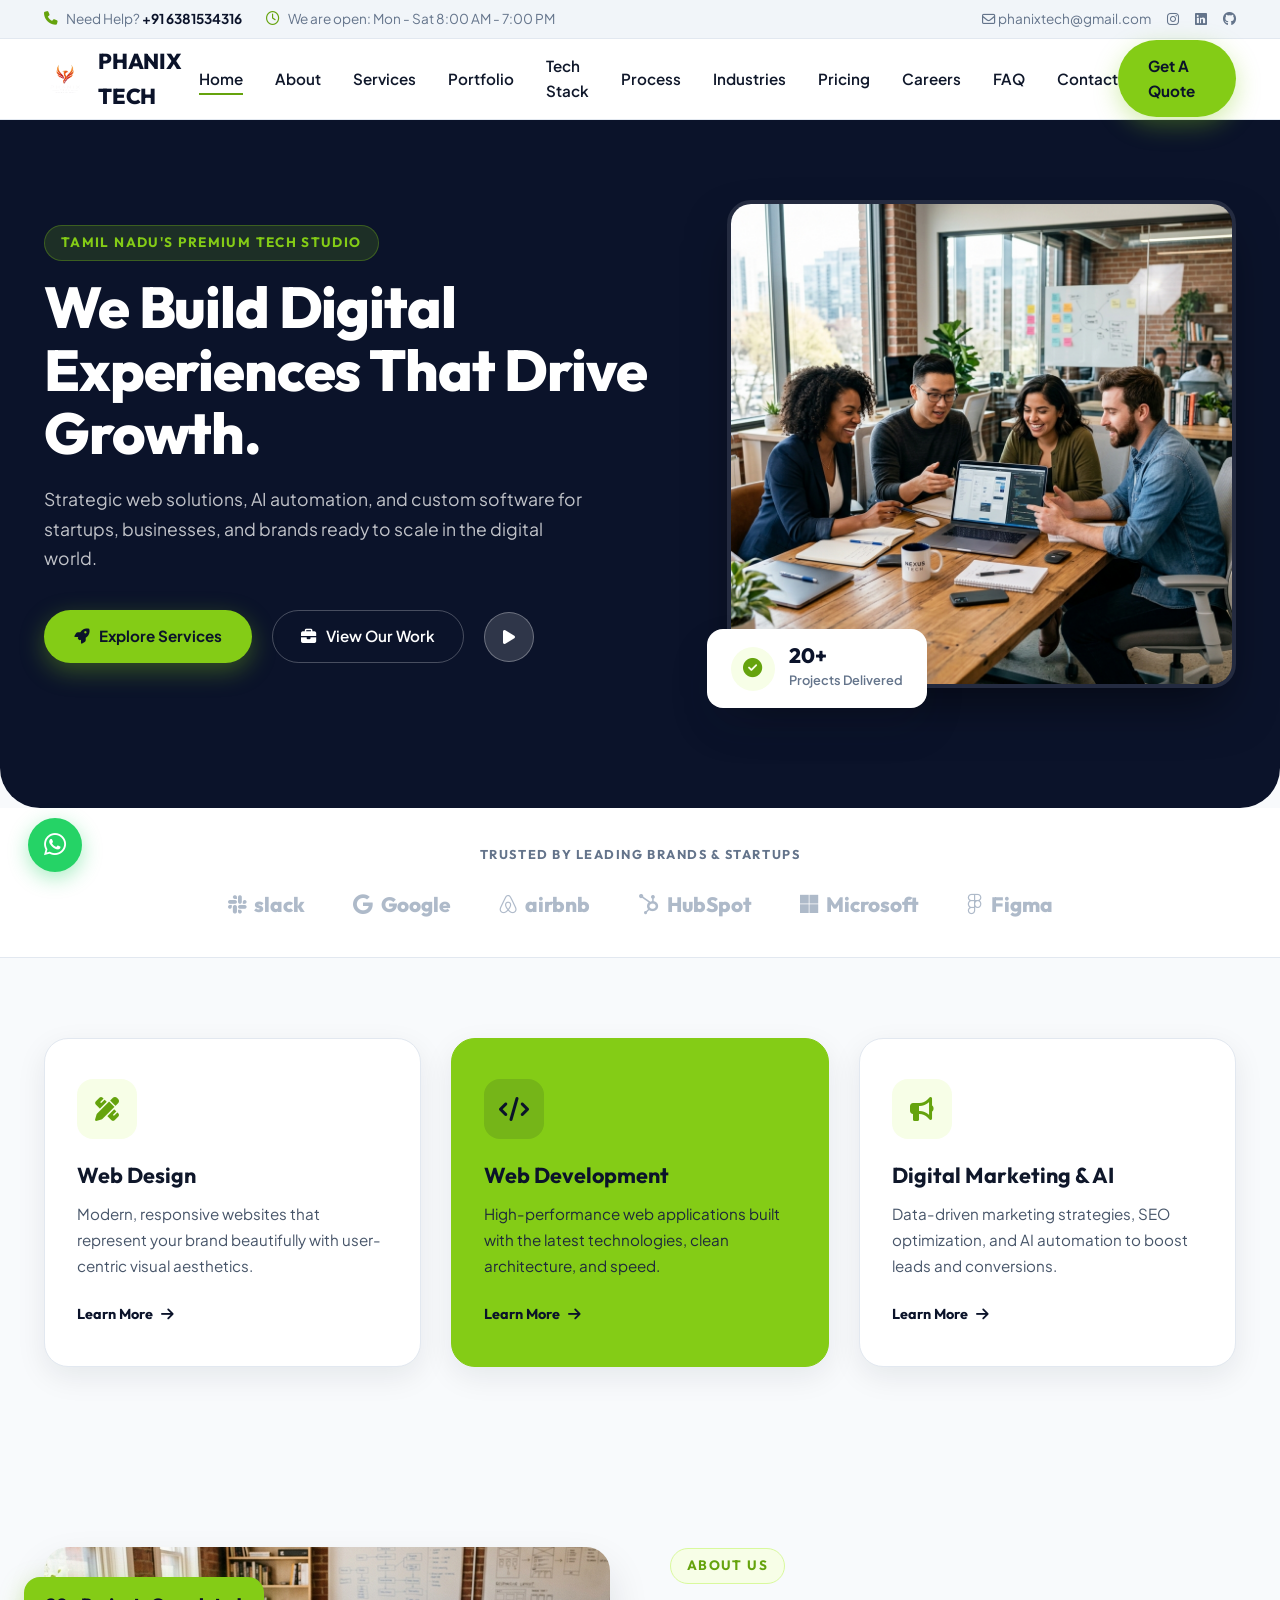
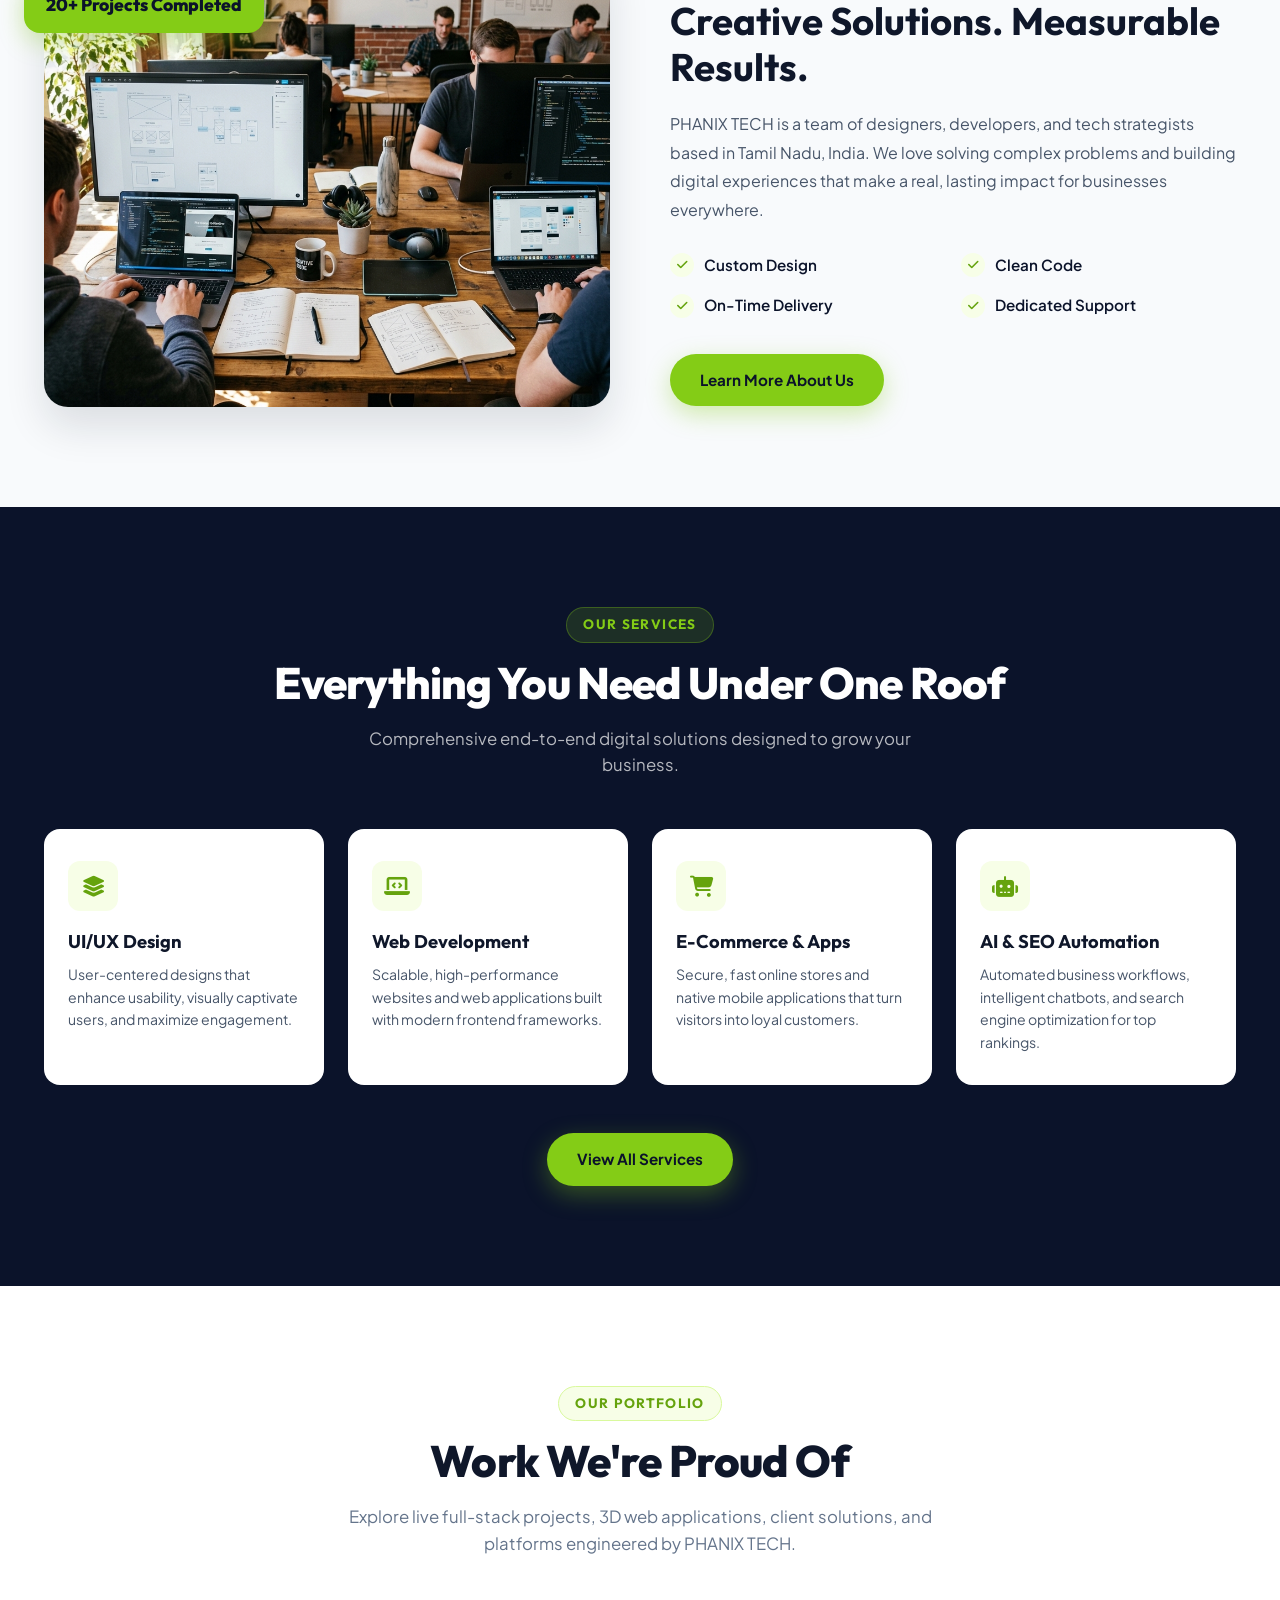
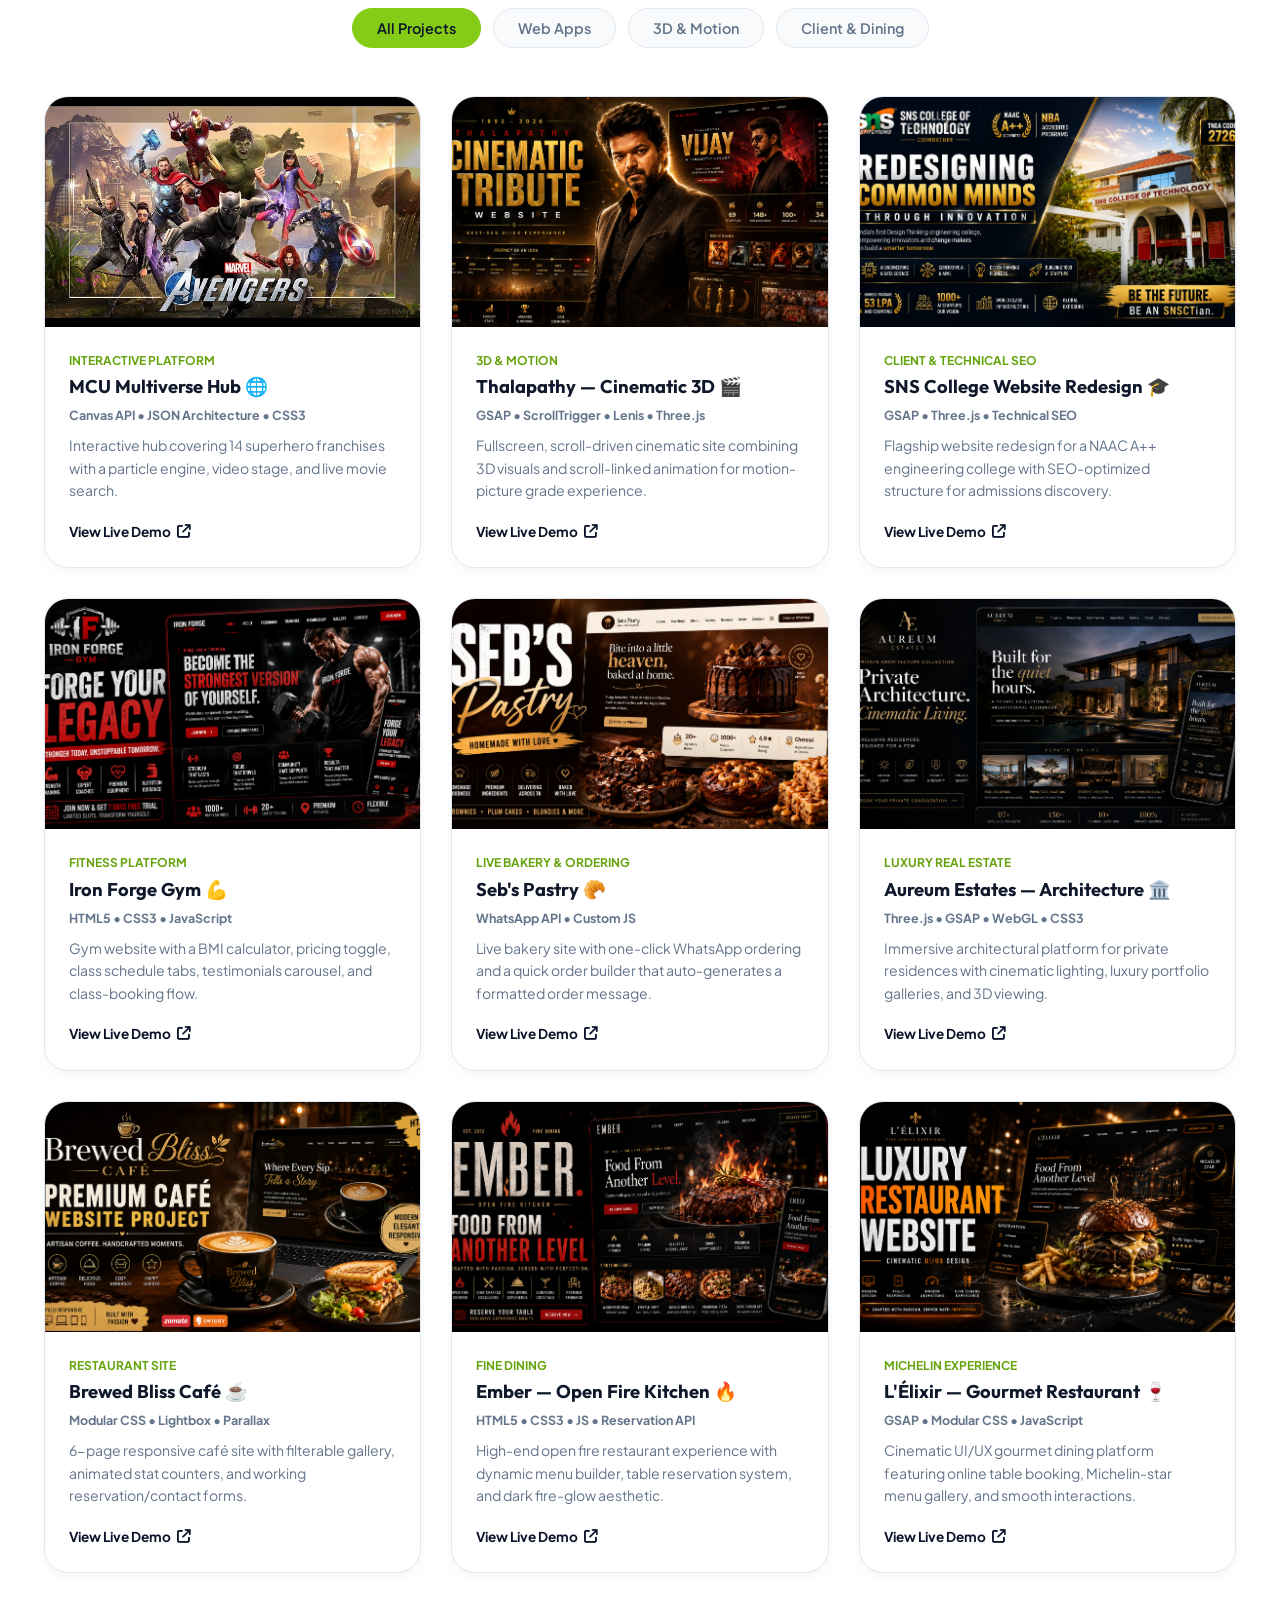
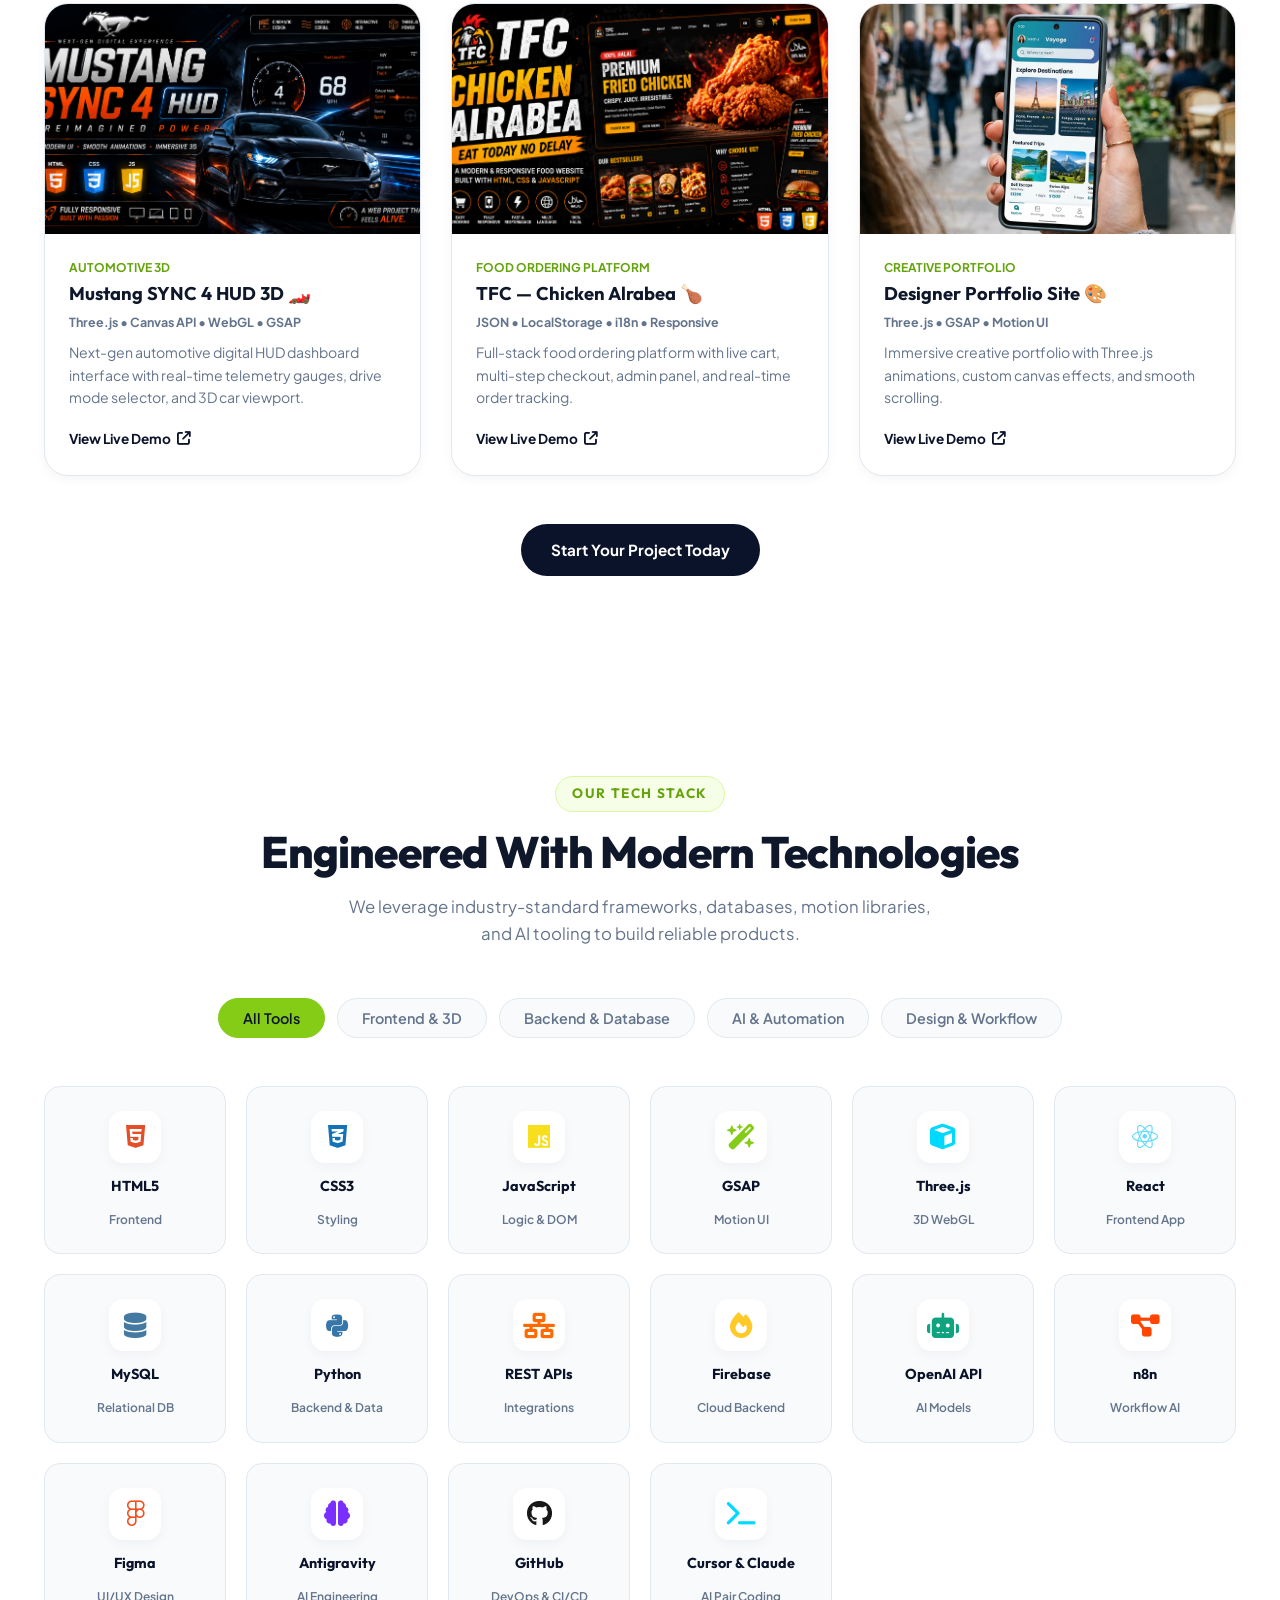
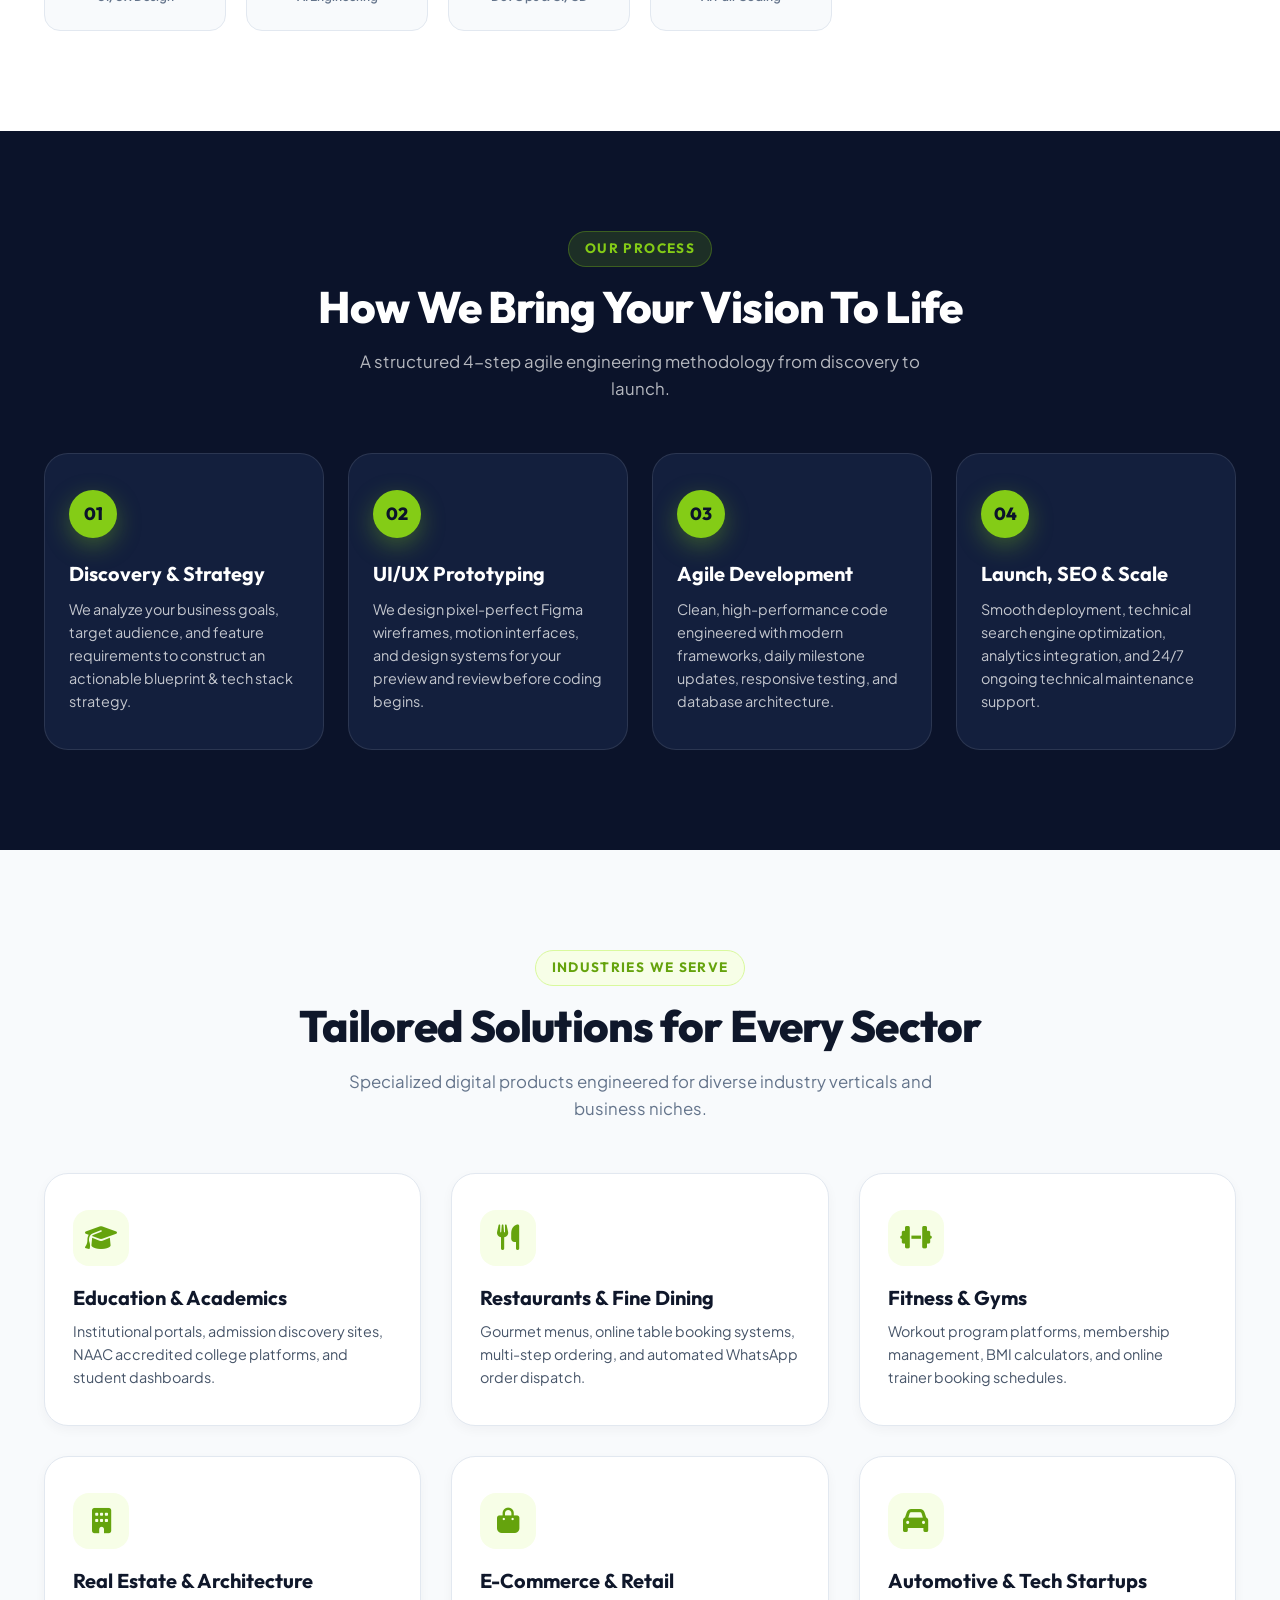
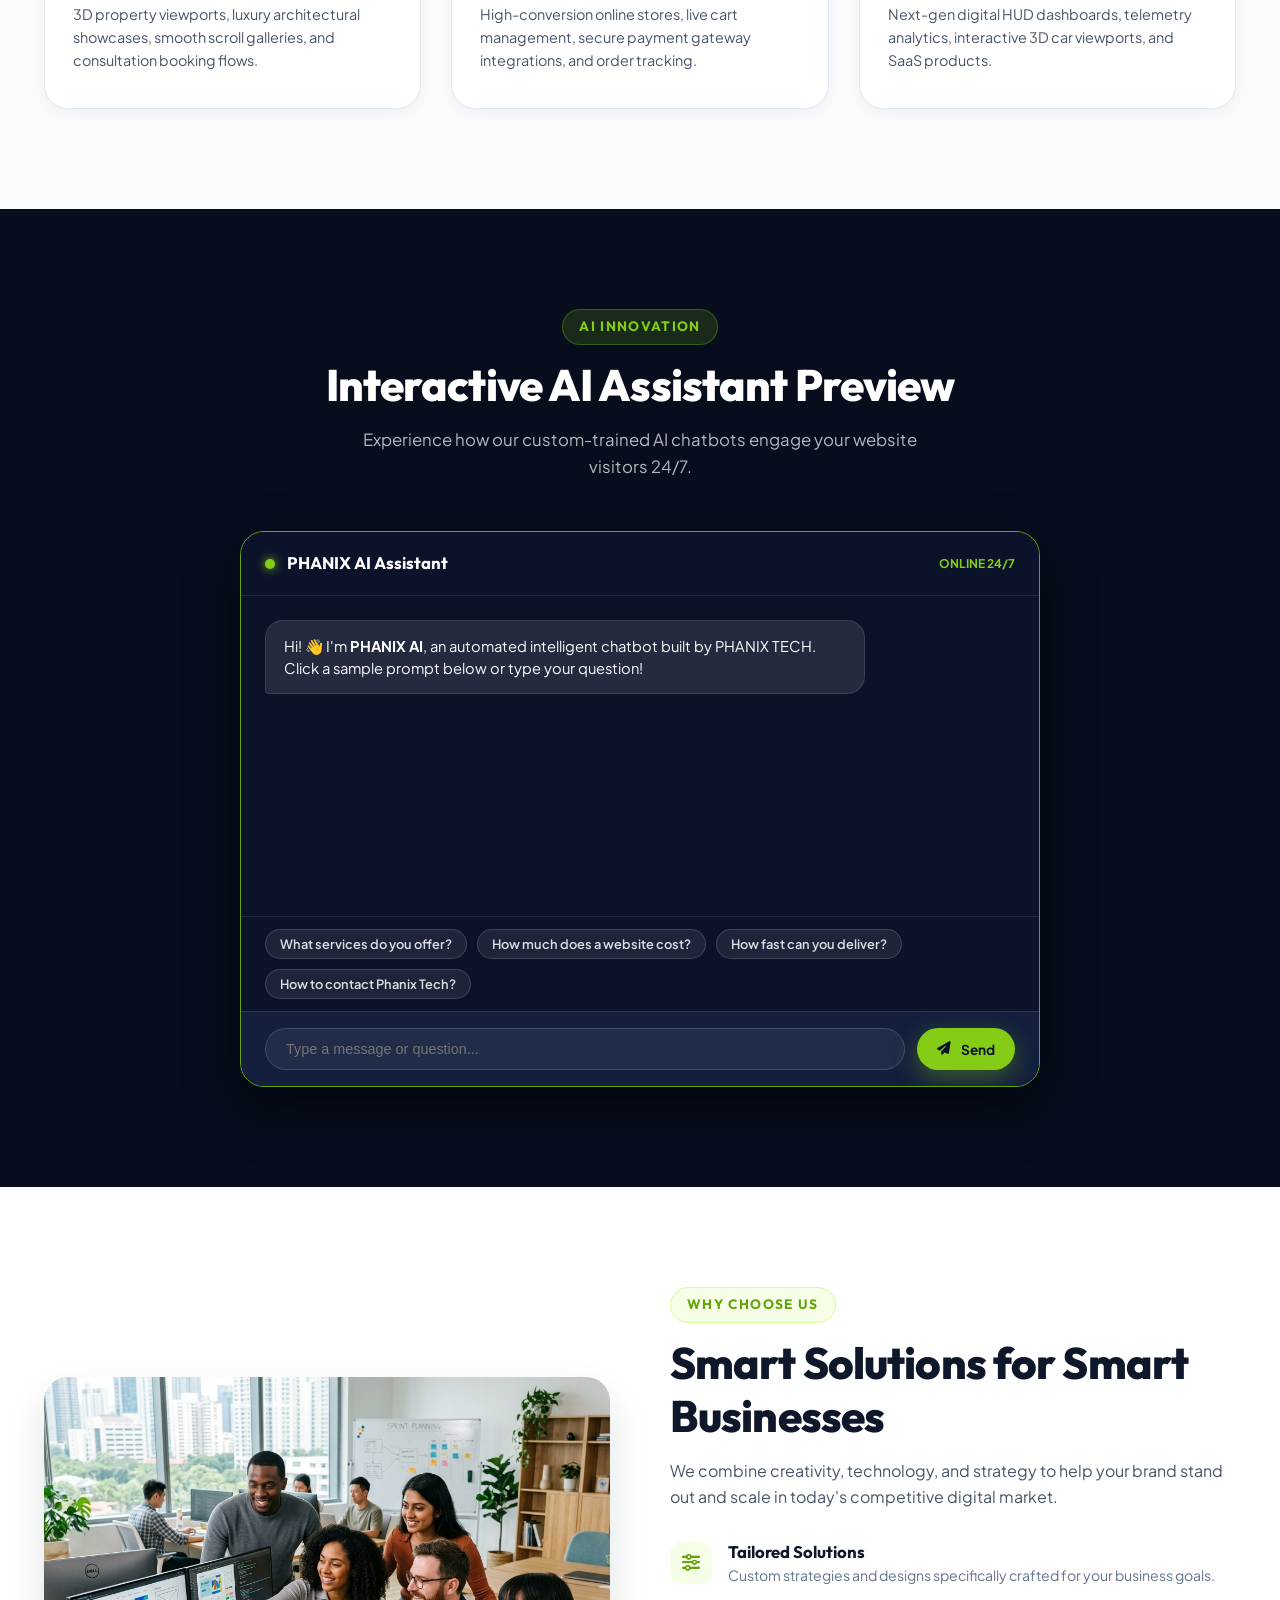
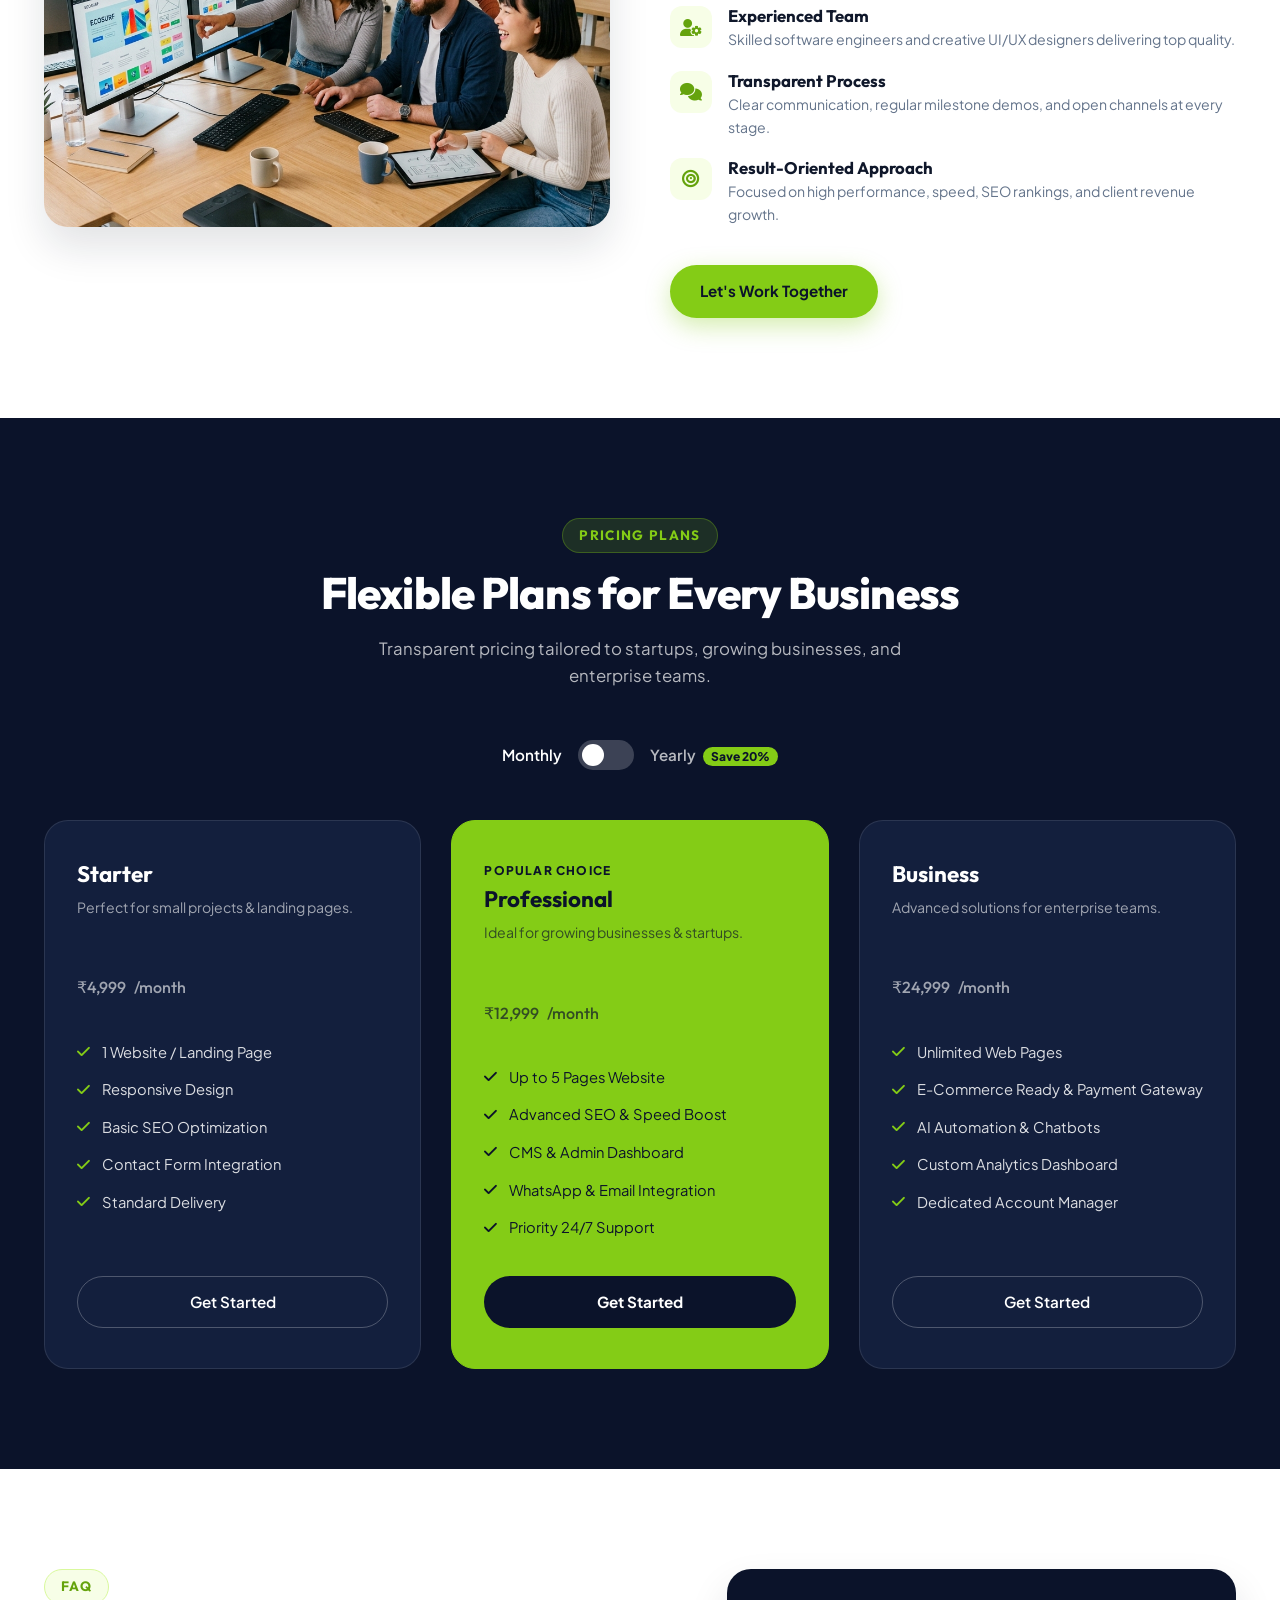
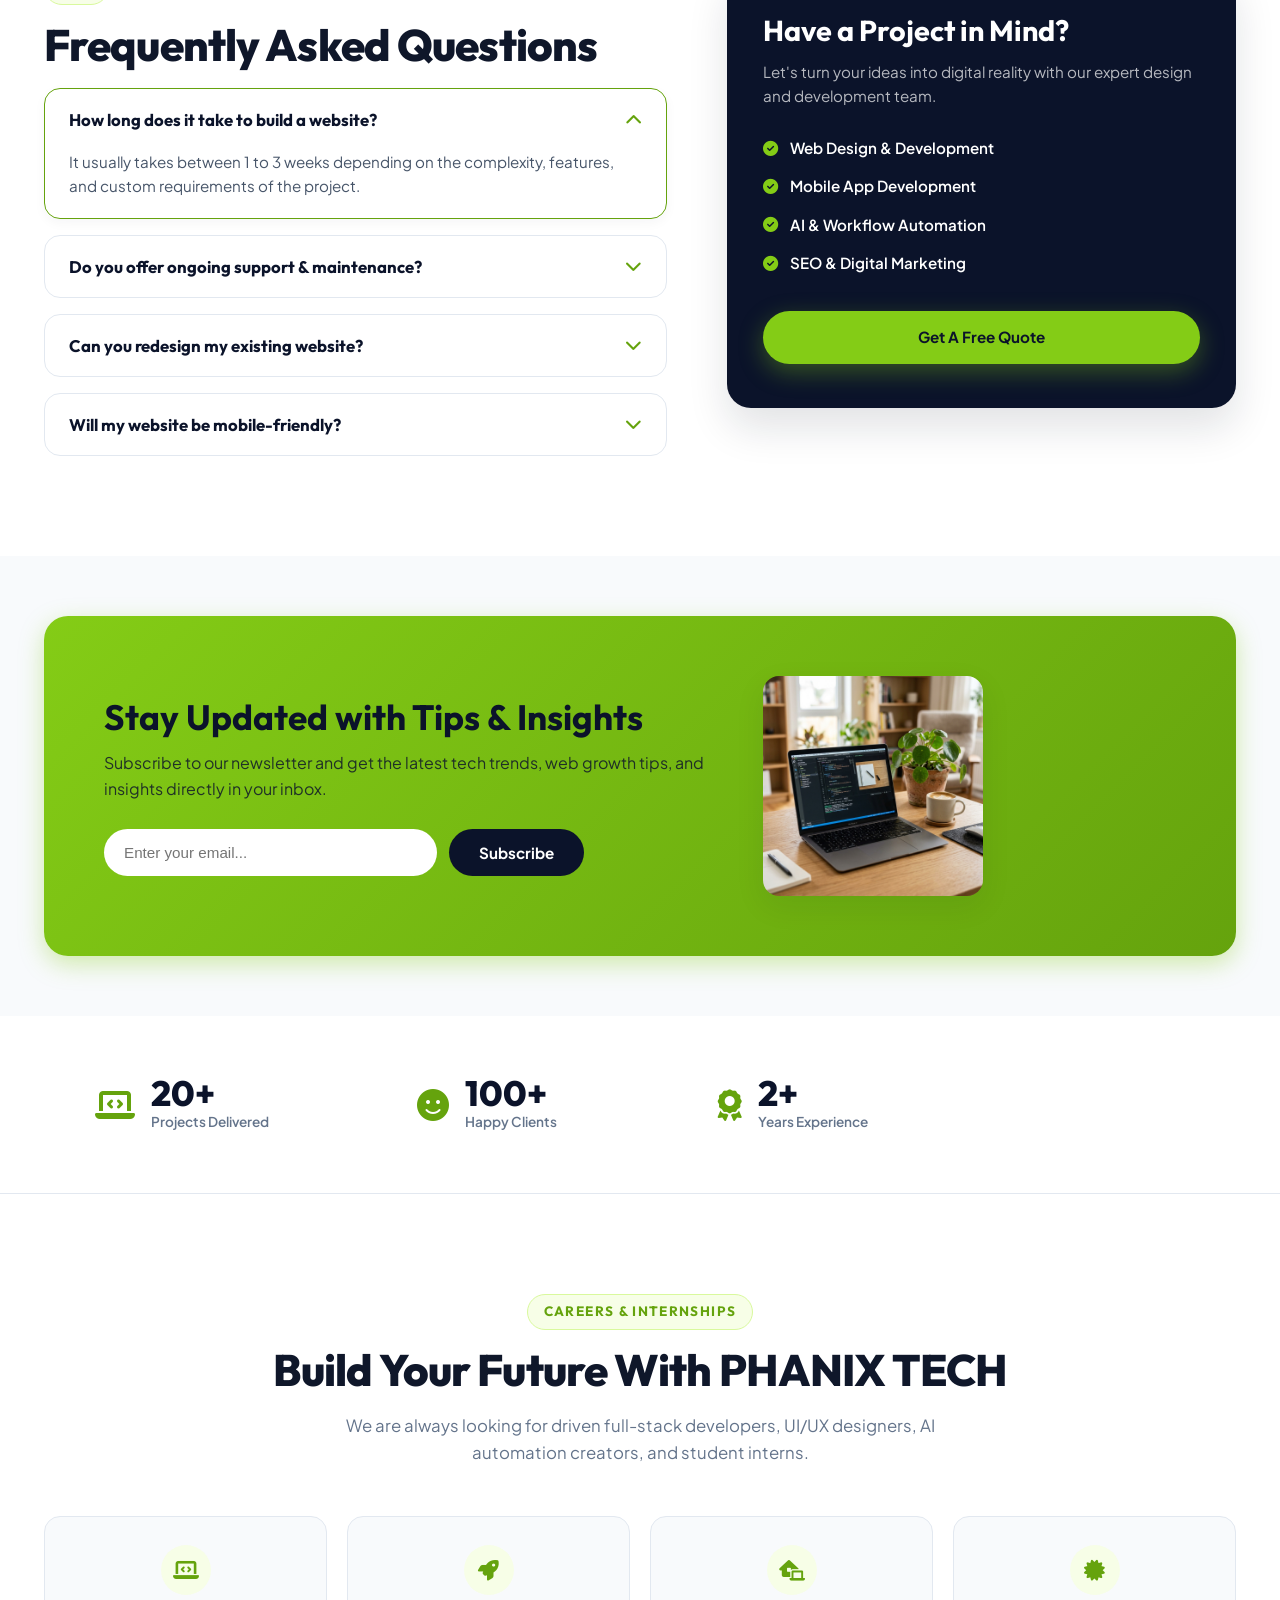
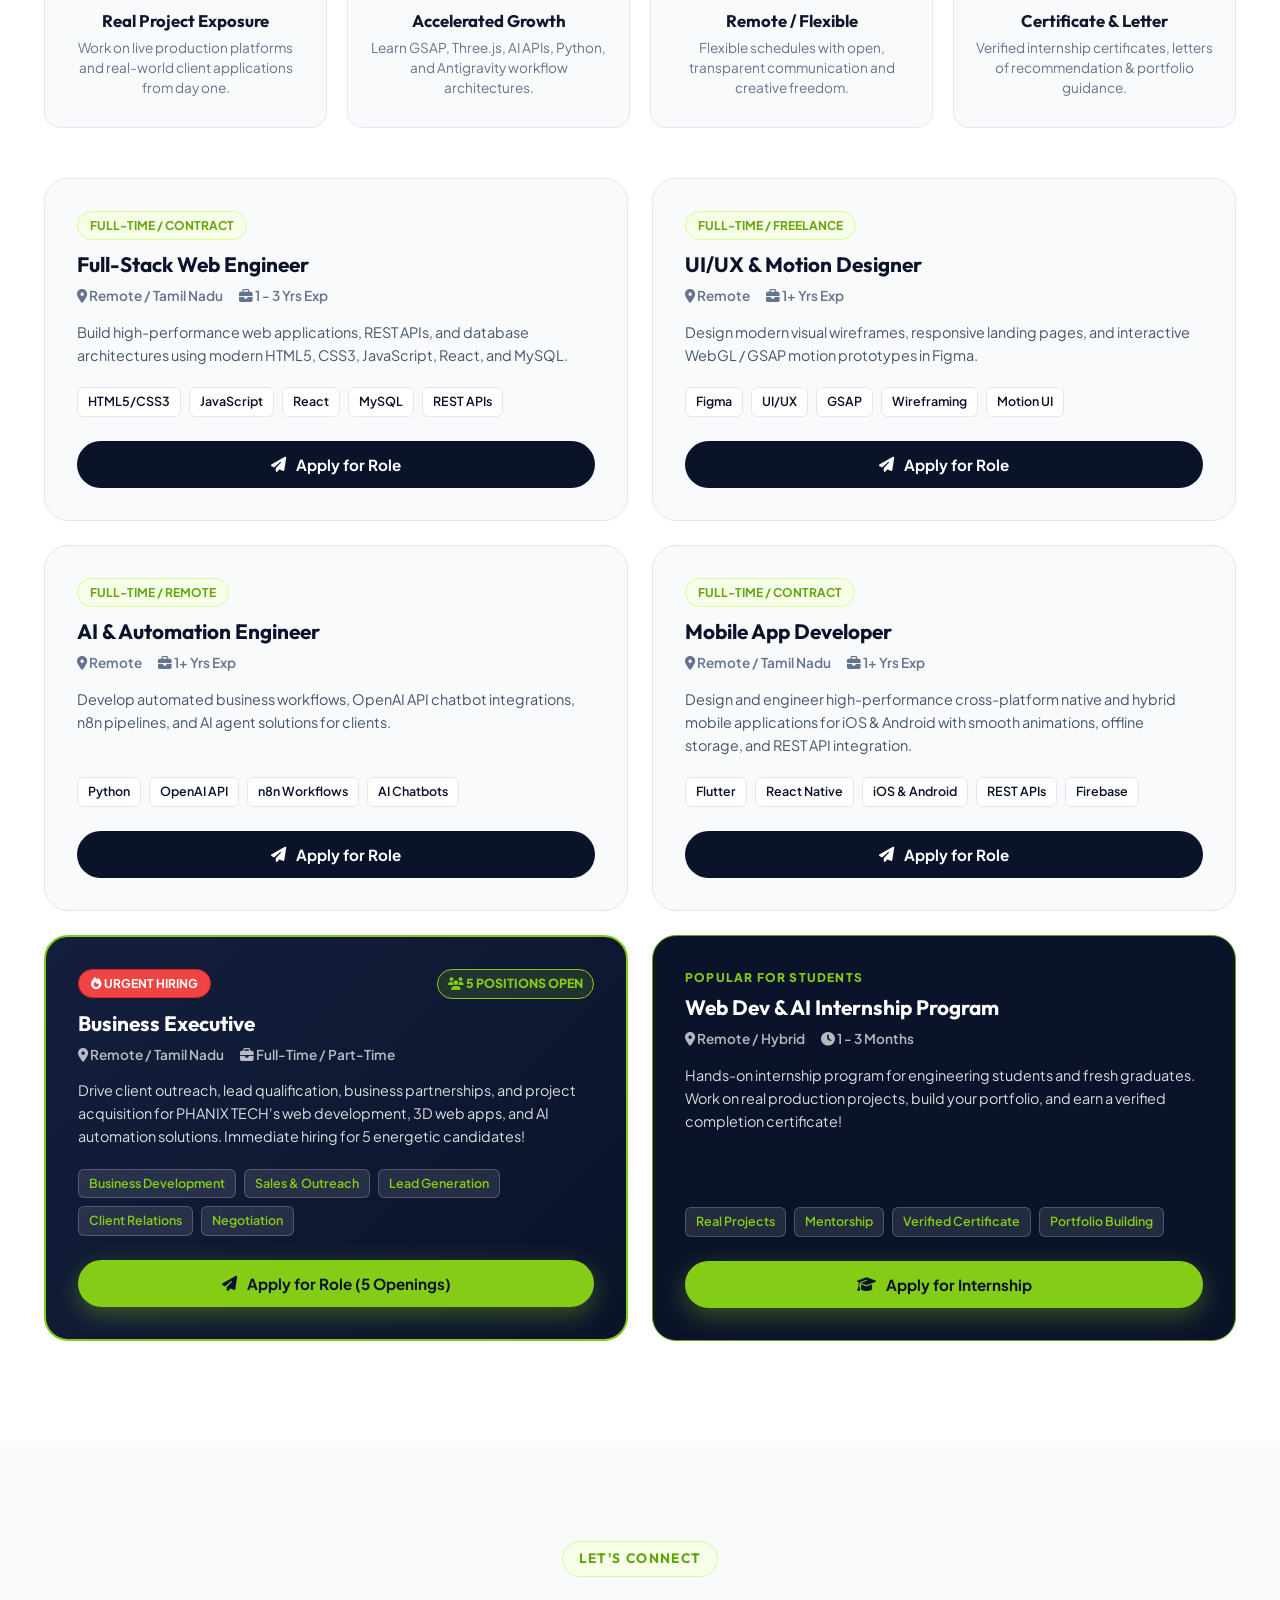
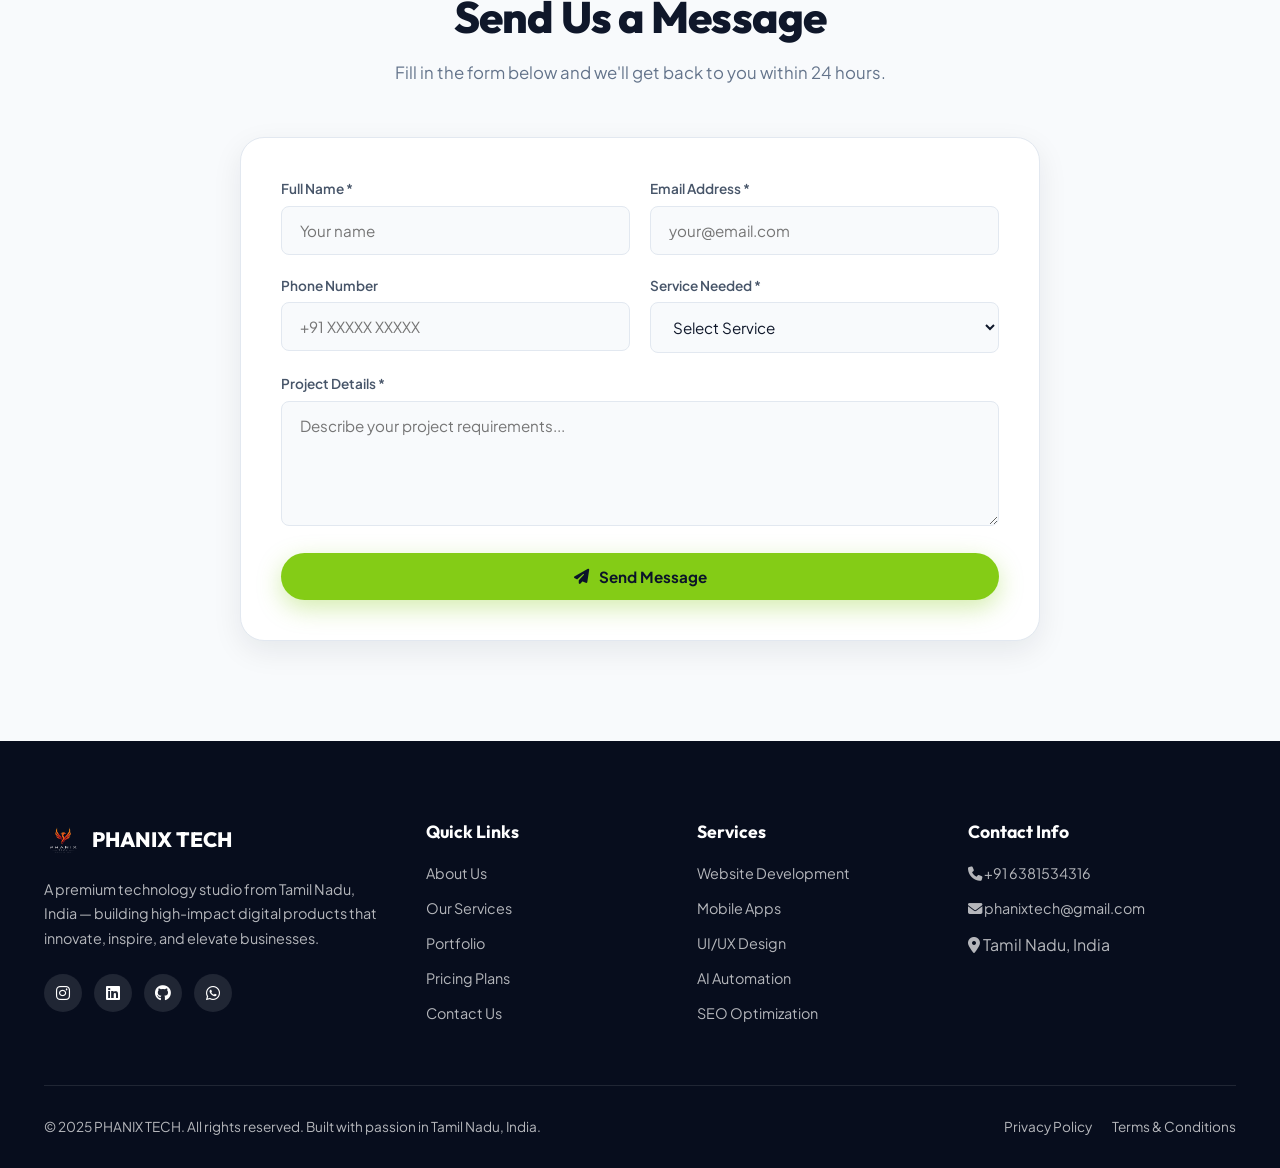
==== index.html @ b6e54541 "Update index.html" ====
<!DOCTYPE html>
<html lang="en">
<head>
  <meta charset="UTF-8" />
  <meta name="viewport" content="width=device-width, initial-scale=1.0" />
  
  <!-- Primary SEO Meta Tags -->
  <title>PHANIX TECH – Web Development, AI Automation &amp; App Studio | Tamil Nadu, India</title>
  <meta name="title" content="PHANIX TECH – Web Development, AI Automation &amp; App Studio | Tamil Nadu, India" />
  <meta name="description" content="PHANIX TECH (phanixtech) is a premier full-stack software and technology studio based in Tamil Nadu, India. Custom Website Development, 3D WebGL Sites, AI Chatbots &amp; Mobile Apps." />
  <meta name="keywords" content="phanixtech, phanix tech, phanix tech website, web development company tamil nadu, ai automation agency, full stack developer portfolio, website design coimbatore, website design tamil nadu, react developers india, three.js 3d website, python ai automation, mobile app development, phanixtech studio" />
  <meta name="author" content="PHANIX TECH" />
  <meta name="robots" content="index, follow, max-image-preview:large, max-snippet:-1, max-video-preview:-1" />
  <meta name="googlebot" content="index, follow" />
  <meta name="theme-color" content="#0B132A" />
  <link rel="canonical" href="https://phanixtech.online/" />
  <link rel="manifest" href="manifest.json" />

  <!-- Favicons & App Icons for Google Search Logo -->
  <link rel="icon" type="image/png" sizes="32x32" href="logo.png" />
  <link rel="icon" type="image/png" sizes="16x16" href="logo.png" />
  <link rel="apple-touch-icon" sizes="180x180" href="logo.png" />

  <!-- GEO Meta Tags (Geographic Location Optimization) -->
  <meta name="geo.region" content="IN-TN" />
  <meta name="geo.placename" content="Tamil Nadu, India" />
  <meta name="geo.position" content="11.1271;78.6569" />
  <meta name="ICBM" content="11.1271, 78.6569" />

  <!-- Open Graph / Facebook / WhatsApp (SXO Social Preview Optimization) -->
  <meta property="og:type" content="website" />
  <meta property="og:url" content="https://phanixtech.online/" />
  <meta property="og:site_name" content="PHANIX TECH" />
  <meta property="og:title" content="PHANIX TECH – Web Development, AI Automation &amp; App Studio" />
  <meta property="og:description" content="Tamil Nadu's premier digital studio for high-performance websites, 3D interactive web apps, AI chatbots &amp; mobile applications." />
  <meta property="og:image" content="logo.png" />
  <meta property="og:locale" content="en_US" />

  <!-- Twitter Card Meta Tags -->
  <meta name="twitter:card" content="summary_large_image" />
  <meta name="twitter:url" content="https://phanixtech.online/" />
  <meta name="twitter:title" content="PHANIX TECH – Web Development, AI Automation &amp; App Studio" />
  <meta name="twitter:description" content="High-performance websites, 3D interactive applications, AI automation &amp; mobile apps by PHANIX TECH." />
  <meta name="twitter:image" content="logo.png" />

  <!-- JSON-LD Structured Data Schemas (SEO + AEO + Google Knowledge Graph & Logo) -->
  <script type="application/ld+json">
  {
    "@context": "https://schema.org",
    "@graph": [
      {
        "@type": "Organization",
        "@id": "https://phanixtech.online/#organization",
        "name": "PHANIX TECH",
        "alternateName": ["phanixtech", "Phanix Tech Studio", "PhanixTech"],
        "url": "https://phanixtech.online/",
        "logo": {
          "@type": "ImageObject",
          "url": "https://phanixtech.online/logo.png",
          "width": 512,
          "height": 512
        },
        "image": "https://phanixtech.online/logo.png",
        "description": "PHANIX TECH is a full-stack digital development and AI automation studio based in Tamil Nadu, India.",
        "telephone": "+916381534316",
        "email": "phanixtech@gmail.com",
        "address": {
          "@type": "PostalAddress",
          "addressRegion": "Tamil Nadu",
          "addressCountry": "IN"
        },
        "sameAs": [
          "https://instagram.com/phanix_tech",
          "http://www.linkedin.com/in/phanix-tech",
          "https://github.com/phanixtech",
          "https://wa.me/916381534316"
        ]
      },
      {
        "@type": "LocalBusiness",
        "@id": "https://phanixtech.online/#localbusiness",
        "name": "PHANIX TECH",
        "url": "https://phanixtech.online/",
        "logo": "https://phanixtech.online/logo.png",
        "image": "https://phanixtech.online/logo.png",
        "telephone": "+916381534316",
        "email": "phanixtech@gmail.com",
        "priceRange": "₹₹",
        "address": {
          "@type": "PostalAddress",
          "addressRegion": "Tamil Nadu",
          "addressCountry": "India"
        },
        "geo": {
          "@type": "GeoCoordinates",
          "latitude": 11.1271,
          "longitude": 78.6569
        },
        "openingHoursSpecification": {
          "@type": "OpeningHoursSpecification",
          "dayOfWeek": ["Monday", "Tuesday", "Wednesday", "Thursday", "Friday", "Saturday"],
          "opens": "08:00",
          "closes": "19:00"
        }
      },
      {
        "@type": "WebSite",
        "@id": "https://phanixtech.online/#website",
        "url": "https://phanixtech.online/",
        "name": "PHANIX TECH",
        "alternateName": "phanixtech",
        "publisher": {
          "@id": "https://phanixtech.online/#organization"
        }
      },
      {
        "@type": "FAQPage",
        "@id": "https://phanixtech.online/#faq",
        "mainEntity": [
          {
            "@type": "Question",
            "name": "How long does it take to build a website with PHANIX TECH?",
            "acceptedAnswer": {
              "@type": "Answer",
              "text": "It usually takes between 1 to 3 weeks depending on the complexity, features, and custom requirements of the project. Urgent 48-hour delivery options are also available for landing pages."
            }
          },
          {
            "@type": "Question",
            "name": "Do you offer ongoing support & maintenance?",
            "acceptedAnswer": {
              "@type": "Answer",
              "text": "Yes! We provide continuous technical maintenance, security updates, bug fixes, and feature upgrades to ensure your web products remain high-performing."
            }
          },
          {
            "@type": "Question",
            "name": "What services does PHANIX TECH provide?",
            "acceptedAnswer": {
              "@type": "Answer",
              "text": "PHANIX TECH specializes in Full-Stack Web Development, 3D WebGL Applications, AI Workflows & Chatbots, Mobile App Development (iOS & Android), UI/UX Design, and Student Internship Programs."
            }
          }
        ]
      }
    ]
  }
  </script>

  <!-- Google Fonts -->
  <link rel="preconnect" href="https://fonts.googleapis.com" />
  <link rel="preconnect" href="https://fonts.gstatic.com" crossorigin />
  <link href="https://fonts.googleapis.com/css2?family=Outfit:wght@400;500;600;700;800;900&amp;family=Plus+Jakarta+Sans:wght@400;500;600;700;800&amp;display=swap" rel="stylesheet" />
  
  <!-- FontAwesome Icons -->
  <link rel="stylesheet" href="https://cdnjs.cloudflare.com/ajax/libs/font-awesome/6.5.0/css/all.min.css" />
  
  <!-- Stylesheet -->
  <link rel="stylesheet" href="styles.css" />
</head>
<body>

  <!-- ==========================================
       1. TOP ANNOUNCEMENT BAR
       ========================================== -->
  <div class="top-bar">
    <div class="container top-bar-inner">
      <div class="top-bar-info">
        <div class="top-bar-item">
          <i class="fa-solid fa-phone"></i>
          <span>Need Help? <a href="tel:+916381534316" style="font-weight:700; color:var(--navy);">+91 6381534316</a></span>
        </div>
        <div class="top-bar-item">
          <i class="fa-regular fa-clock"></i>
          <span>We are open: Mon - Sat 8:00 AM - 7:00 PM</span>
        </div>
      </div>
      <div class="top-bar-links">
        <a href="mailto:phanixtech@gmail.com"><i class="fa-regular fa-envelope"></i> phanixtech@gmail.com</a>
        <a href="https://instagram.com/phanix_tech" target="_blank" rel="noopener"><i class="fa-brands fa-instagram"></i></a>
        <a href="http://www.linkedin.com/in/phanix-tech" target="_blank" rel="noopener"><i class="fa-brands fa-linkedin"></i></a>
        <a href="https://github.com/phanixtech" target="_blank" rel="noopener"><i class="fa-brands fa-github"></i></a>
      </div>
    </div>
  </div>

  <!-- ==========================================
       2. MAIN NAVIGATION HEADER
       ========================================== -->
  <header class="main-header">
    <div class="container nav-container">
      <a href="#hero" class="nav-brand">
        <img src="logo.png" alt="PHANIX TECH Logo" />
        <span>PHANIX TECH</span>
      </a>

      <nav class="nav-menu">
        <a href="#hero" class="active">Home</a>
        <a href="#about">About</a>
        <a href="#services">Services</a>
        <a href="#portfolio">Portfolio</a>
        <a href="#tech-stack">Tech Stack</a>
        <a href="#process">Process</a>
        <a href="#industries">Industries</a>
        <a href="#pricing">Pricing</a>
        <a href="#careers">Careers</a>
        <a href="#faq">FAQ</a>
        <a href="#contact">Contact</a>
      </nav>

      <div style="display:flex; align-items:center; gap:16px;">
        <a href="#contact" class="btn-lime">Get A Quote</a>
        <button class="hamburger-btn" id="hamburgerBtn" aria-label="Toggle Menu">
          <i class="fa-solid fa-bars"></i>
        </button>
      </div>
    </div>
  </header>

  <!-- Mobile Drawer Navigation -->
  <div class="mobile-nav" id="mobileNav">
    <a href="#hero">Home</a>
    <a href="#about">About</a>
    <a href="#services">Services</a>
    <a href="#portfolio">Portfolio</a>
    <a href="#tech-stack">Tech Stack</a>
    <a href="#process">Process</a>
    <a href="#industries">Industries</a>
    <a href="#pricing">Pricing</a>
    <a href="#careers">Careers</a>
    <a href="#faq">FAQ</a>
    <a href="#contact">Contact</a>
    <a href="#contact" class="btn-lime" style="justify-content:center; margin-top:12px;">Get A Quote</a>
  </div>

  <!-- ==========================================
       3. HERO SECTION (DARK NAVY WITH CURVED BOTTOM)
       ========================================== -->
  <section class="hero-section" id="hero">
    <div class="container hero-grid">
      <div class="hero-content">
        <span class="section-tag light">TAMIL NADU'S PREMIUM TECH STUDIO</span>
        <h1>We Build Digital Experiences That Drive Growth.</h1>
        <p>Strategic web solutions, AI automation, and custom software for startups, businesses, and brands ready to scale in the digital world.</p>
        <div class="hero-actions">
          <a href="#services" class="btn-lime"><i class="fa-solid fa-rocket"></i> Explore Services</a>
          <a href="#portfolio" class="btn-outline-white"><i class="fa-solid fa-briefcase"></i> View Our Work</a>
          <a href="https://wa.me/916381534316" target="_blank" class="video-play-btn" aria-label="Watch Demo / Contact">
            <i class="fa-solid fa-play"></i>
          </a>
        </div>
      </div>

      <div class="hero-image-wrapper">
        <div class="hero-img-box">
          <img src="hero_team.jpg" alt="PHANIX TECH Team at Work" />
        </div>
        <div class="hero-badge-floating">
          <div class="hero-badge-icon">
            <i class="fa-solid fa-circle-check"></i>
          </div>
          <div class="hero-badge-text">
            <strong>20+</strong>
            <span>Projects Delivered</span>
          </div>
        </div>
      </div>
    </div>
  </section>

  <!-- ==========================================
       4. TRUSTED BY LOGOS BAR
       ========================================== -->
  <div class="trusted-bar">
    <div class="container">
      <div class="trusted-label">TRUSTED BY LEADING BRANDS & STARTUPS</div>
      <div class="trusted-logos">
        <div class="trusted-logo-item"><i class="fa-brands fa-slack"></i> slack</div>
        <div class="trusted-logo-item"><i class="fa-brands fa-google"></i> Google</div>
        <div class="trusted-logo-item"><i class="fa-brands fa-airbnb"></i> airbnb</div>
        <div class="trusted-logo-item"><i class="fa-brands fa-hubspot"></i> HubSpot</div>
        <div class="trusted-logo-item"><i class="fa-brands fa-microsoft"></i> Microsoft</div>
        <div class="trusted-logo-item"><i class="fa-brands fa-figma"></i> Figma</div>
      </div>
    </div>
  </div>

  <!-- ==========================================
       5. FEATURED 3 SERVICES CARDS ROW
       ========================================== -->
  <section class="featured-services-section">
    <div class="container">
      <div class="featured-cards-grid">
        
        <!-- Card 1 (White) -->
        <div class="featured-card">
          <div class="featured-card-icon">
            <i class="fa-solid fa-pen-ruler"></i>
          </div>
          <h3>Web Design</h3>
          <p>Modern, responsive websites that represent your brand beautifully with user-centric visual aesthetics.</p>
          <a href="#services" class="featured-card-link">Learn More <i class="fa-solid fa-arrow-right"></i></a>
        </div>

        <!-- Card 2 (Vibrant Lime Green Highlight Card) -->
        <div class="featured-card highlight">
          <div class="featured-card-icon">
            <i class="fa-solid fa-code"></i>
          </div>
          <h3>Web Development</h3>
          <p>High-performance web applications built with the latest technologies, clean architecture, and speed.</p>
          <a href="#services" class="featured-card-link">Learn More <i class="fa-solid fa-arrow-right"></i></a>
        </div>

        <!-- Card 3 (White) -->
        <div class="featured-card">
          <div class="featured-card-icon">
            <i class="fa-solid fa-bullhorn"></i>
          </div>
          <h3>Digital Marketing & AI</h3>
          <p>Data-driven marketing strategies, SEO optimization, and AI automation to boost leads and conversions.</p>
          <a href="#services" class="featured-card-link">Learn More <i class="fa-solid fa-arrow-right"></i></a>
        </div>

      </div>
    </div>
  </section>

  <!-- ==========================================
       6. ABOUT US SECTION ("Creative Solutions. Measurable Results.")
       ========================================== -->
  <section class="about-section" id="about">
    <div class="container about-grid">
      <div class="about-image-side">
        <div class="about-img-frame">
          <img src="about_workspace.jpg" alt="PHANIX TECH Workspace Studio" />
        </div>
        <div class="about-floating-badge">
          <span>20+ Projects Completed</span>
        </div>
      </div>

      <div class="about-content-side">
        <span class="section-tag">ABOUT US</span>
        <h2>Creative Solutions. Measurable Results.</h2>
        <p>PHANIX TECH is a team of designers, developers, and tech strategists based in Tamil Nadu, India. We love solving complex problems and building digital experiences that make a real, lasting impact for businesses everywhere.</p>
        
        <div class="about-checklist">
          <div class="about-check-item">
            <i class="fa-solid fa-check"></i>
            <span>Custom Design</span>
          </div>
          <div class="about-check-item">
            <i class="fa-solid fa-check"></i>
            <span>Clean Code</span>
          </div>
          <div class="about-check-item">
            <i class="fa-solid fa-check"></i>
            <span>On-Time Delivery</span>
          </div>
          <div class="about-check-item">
            <i class="fa-solid fa-check"></i>
            <span>Dedicated Support</span>
          </div>
        </div>

        <a href="#contact" class="btn-lime">Learn More About Us</a>
      </div>
    </div>
  </section>

  <!-- ==========================================
       7. SERVICES GRID ("Everything You Need Under One Roof") [DARK NAVY]
       ========================================== -->
  <section class="services-section" id="services">
    <div class="container">
      <div style="text-align: center;">
        <span class="section-tag light">OUR SERVICES</span>
        <h2 class="section-title" style="color:var(--bg-white);">Everything You Need Under One Roof</h2>
        <p class="section-subtitle" style="color:rgba(255,255,255,0.7);">Comprehensive end-to-end digital solutions designed to grow your business.</p>
      </div>

      <div class="services-grid">
        <div class="service-card-white">
          <div class="service-card-icon"><i class="fa-solid fa-layer-group"></i></div>
          <h3>UI/UX Design</h3>
          <p>User-centered designs that enhance usability, visually captivate users, and maximize engagement.</p>
        </div>

        <div class="service-card-white">
          <div class="service-card-icon"><i class="fa-solid fa-laptop-code"></i></div>
          <h3>Web Development</h3>
          <p>Scalable, high-performance websites and web applications built with modern frontend frameworks.</p>
        </div>

        <div class="service-card-white">
          <div class="service-card-icon"><i class="fa-solid fa-cart-shopping"></i></div>
          <h3>E-Commerce & Apps</h3>
          <p>Secure, fast online stores and native mobile applications that turn visitors into loyal customers.</p>
        </div>

        <div class="service-card-white">
          <div class="service-card-icon"><i class="fa-solid fa-robot"></i></div>
          <h3>AI & SEO Automation</h3>
          <p>Automated business workflows, intelligent chatbots, and search engine optimization for top rankings.</p>
        </div>
      </div>

      <div class="services-center-cta">
        <a href="#contact" class="btn-lime">View All Services</a>
      </div>
    </div>
  </section>

  <!-- ==========================================
       8. PORTFOLIO SECTION ("Work We're Proud Of") - FROM FULL STACK DEVELOPER PORTFOLIO
       ========================================== -->
  <section class="portfolio-section" id="portfolio">
    <div class="container">
      <div style="text-align: center;">
        <span class="section-tag">OUR PORTFOLIO</span>
        <h2 class="section-title">Work We're Proud Of</h2>
        <p class="section-subtitle">Explore live full-stack projects, 3D web applications, client solutions, and platforms engineered by PHANIX TECH.</p>
      </div>

      <!-- Filter Tabs -->
      <div class="portfolio-tabs">
        <button class="port-tab active" data-filter="all">All Projects</button>
        <button class="port-tab" data-filter="web">Web Apps</button>
        <button class="port-tab" data-filter="3d">3D &amp; Motion</button>
        <button class="port-tab" data-filter="client">Client &amp; Dining</button>
      </div>

      <!-- Portfolio Grid -->
      <div class="portfolio-grid">
        
        <!-- Project 1: MCU Multiverse Hub -->
        <div class="portfolio-card" data-category="web">
          <div class="portfolio-thumb">
            <img src="project_thumbiline/sddefault.jpg" alt="MCU Multiverse Hub" />
          </div>
          <div class="portfolio-content">
            <div class="portfolio-tag">Interactive Platform</div>
            <h3 class="portfolio-title">MCU Multiverse Hub 🌐</h3>
            <div style="font-size:0.78rem; font-weight:700; color:var(--text-muted); margin-bottom:8px;">Canvas API • JSON Architecture • CSS3</div>
            <p class="portfolio-desc">Interactive hub covering 14 superhero franchises with a particle engine, video stage, and live movie search.</p>
            <a href="https://mcuuniverse.netlify.app/" target="_blank" rel="noopener" class="portfolio-link">View Live Demo <i class="fa-solid fa-arrow-up-right-from-square"></i></a>
          </div>
        </div>

        <!-- Project 2: Thalapathy 3D Experience -->
        <div class="portfolio-card" data-category="3d">
          <div class="portfolio-thumb">
            <img src="project_thumbiline/ChatGPT Image Aug 3, 2026, 10_59_10 AM.png" alt="Thalapathy Cinematic 3D Experience" />
          </div>
          <div class="portfolio-content">
            <div class="portfolio-tag">3D &amp; Motion</div>
            <h3 class="portfolio-title">Thalapathy — Cinematic 3D 🎬</h3>
            <div style="font-size:0.78rem; font-weight:700; color:var(--text-muted); margin-bottom:8px;">GSAP • ScrollTrigger • Lenis • Three.js</div>
            <p class="portfolio-desc">Fullscreen, scroll-driven cinematic site combining 3D visuals and scroll-linked animation for motion-picture grade experience.</p>
            <a href="https://thalapathyworld69.netlify.app/" target="_blank" rel="noopener" class="portfolio-link">View Live Demo <i class="fa-solid fa-arrow-up-right-from-square"></i></a>
          </div>
        </div>

        <!-- Project 3: SNS College Redesign -->
        <div class="portfolio-card" data-category="client">
          <div class="portfolio-thumb">
            <img src="project_thumbiline/ChatGPT Image Aug 3, 2026, 11_14_04 AM.png" alt="SNS College Website Redesign" />
          </div>
          <div class="portfolio-content">
            <div class="portfolio-tag">Client &amp; Technical SEO</div>
            <h3 class="portfolio-title">SNS College Website Redesign 🎓</h3>
            <div style="font-size:0.78rem; font-weight:700; color:var(--text-muted); margin-bottom:8px;">GSAP • Three.js • Technical SEO</div>
            <p class="portfolio-desc">Flagship website redesign for a NAAC A++ engineering college with SEO-optimized structure for admissions discovery.</p>
            <a href="https://snsct.netlify.app/" target="_blank" rel="noopener" class="portfolio-link">View Live Demo <i class="fa-solid fa-arrow-up-right-from-square"></i></a>
          </div>
        </div>

        <!-- Project 4: Iron Forge Gym -->
        <div class="portfolio-card" data-category="web">
          <div class="portfolio-thumb">
            <img src="project_thumbiline/ChatGPT Image Aug 3, 2026, 11_15_53 AM.png" alt="Iron Forge Gym" />
          </div>
          <div class="portfolio-content">
            <div class="portfolio-tag">Fitness Platform</div>
            <h3 class="portfolio-title">Iron Forge Gym 💪</h3>
            <div style="font-size:0.78rem; font-weight:700; color:var(--text-muted); margin-bottom:8px;">HTML5 • CSS3 • JavaScript</div>
            <p class="portfolio-desc">Gym website with a BMI calculator, pricing toggle, class schedule tabs, testimonials carousel, and class-booking flow.</p>
            <a href="https://ironforgegym12.netlify.app/" target="_blank" rel="noopener" class="portfolio-link">View Live Demo <i class="fa-solid fa-arrow-up-right-from-square"></i></a>
          </div>
        </div>

        <!-- Project 5: Seb's Pastry -->
        <div class="portfolio-card" data-category="client">
          <div class="portfolio-thumb">
            <img src="project_thumbiline/ChatGPT Image Aug 3, 2026, 11_16_26 AM.png" alt="Seb's Pastry Bakery" />
          </div>
          <div class="portfolio-content">
            <div class="portfolio-tag">Live Bakery &amp; Ordering</div>
            <h3 class="portfolio-title">Seb's Pastry 🥐</h3>
            <div style="font-size:0.78rem; font-weight:700; color:var(--text-muted); margin-bottom:8px;">WhatsApp API • Custom JS</div>
            <p class="portfolio-desc">Live bakery site with one-click WhatsApp ordering and a quick order builder that auto-generates a formatted order message.</p>
            <a href="https://sebspastry.netlify.app/" target="_blank" rel="noopener" class="portfolio-link">View Live Demo <i class="fa-solid fa-arrow-up-right-from-square"></i></a>
          </div>
        </div>

        <!-- Project 6: Aureum Estates -->
        <div class="portfolio-card" data-category="3d">
          <div class="portfolio-thumb">
            <img src="project_thumbiline/ChatGPT Image Aug 3, 2026, 11_19_21 AM.png" alt="Aureum Estates Luxury Architecture" />
          </div>
          <div class="portfolio-content">
            <div class="portfolio-tag">Luxury Real Estate</div>
            <h3 class="portfolio-title">Aureum Estates — Architecture 🏛️</h3>
            <div style="font-size:0.78rem; font-weight:700; color:var(--text-muted); margin-bottom:8px;">Three.js • GSAP • WebGL • CSS3</div>
            <p class="portfolio-desc">Immersive architectural platform for private residences with cinematic lighting, luxury portfolio galleries, and 3D viewing.</p>
            <a href="https://aureumestates.netlify.app/" target="_blank" rel="noopener" class="portfolio-link">View Live Demo <i class="fa-solid fa-arrow-up-right-from-square"></i></a>
          </div>
        </div>

        <!-- Project 7: Brewed Bliss Café -->
        <div class="portfolio-card" data-category="client">
          <div class="portfolio-thumb">
            <img src="project_thumbiline/ChatGPT Image Aug 3, 2026, 11_21_53 AM.png" alt="Brewed Bliss Café" />
          </div>
          <div class="portfolio-content">
            <div class="portfolio-tag">Restaurant Site</div>
            <h3 class="portfolio-title">Brewed Bliss Café ☕</h3>
            <div style="font-size:0.78rem; font-weight:700; color:var(--text-muted); margin-bottom:8px;">Modular CSS • Lightbox • Parallax</div>
            <p class="portfolio-desc">6-page responsive café site with filterable gallery, animated stat counters, and working reservation/contact forms.</p>
            <a href="https://brewedblisscafe.netlify.app/" target="_blank" rel="noopener" class="portfolio-link">View Live Demo <i class="fa-solid fa-arrow-up-right-from-square"></i></a>
          </div>
        </div>

        <!-- Project 8: Ember Open Fire Kitchen -->
        <div class="portfolio-card" data-category="client">
          <div class="portfolio-thumb">
            <img src="project_thumbiline/b66ac665-2ff7-4951-a0b9-ec41d60f9256.png" alt="Ember Open Fire Kitchen" />
          </div>
          <div class="portfolio-content">
            <div class="portfolio-tag">Fine Dining</div>
            <h3 class="portfolio-title">Ember — Open Fire Kitchen 🔥</h3>
            <div style="font-size:0.78rem; font-weight:700; color:var(--text-muted); margin-bottom:8px;">HTML5 • CSS3 • JS • Reservation API</div>
            <p class="portfolio-desc">High-end open fire restaurant experience with dynamic menu builder, table reservation system, and dark fire-glow aesthetic.</p>
            <a href="https://emberre.netlify.app/" target="_blank" rel="noopener" class="portfolio-link">View Live Demo <i class="fa-solid fa-arrow-up-right-from-square"></i></a>
          </div>
        </div>

        <!-- Project 9: L'Élixir Gourmet Restaurant -->
        <div class="portfolio-card" data-category="client">
          <div class="portfolio-thumb">
            <img src="project_thumbiline/e336d8cb-30ac-4b16-b338-8f89b397132f.png" alt="L'Élixir Gourmet Restaurant" />
          </div>
          <div class="portfolio-content">
            <div class="portfolio-tag">Michelin Experience</div>
            <h3 class="portfolio-title">L'Élixir — Gourmet Restaurant 🍷</h3>
            <div style="font-size:0.78rem; font-weight:700; color:var(--text-muted); margin-bottom:8px;">GSAP • Modular CSS • JavaScript</div>
            <p class="portfolio-desc">Cinematic UI/UX gourmet dining platform featuring online table booking, Michelin-star menu gallery, and smooth interactions.</p>
            <a href="https://lelixir-gourmet.netlify.app/" target="_blank" rel="noopener" class="portfolio-link">View Live Demo <i class="fa-solid fa-arrow-up-right-from-square"></i></a>
          </div>
        </div>

        <!-- Project 10: Mustang SYNC 4 HUD 3D -->
        <div class="portfolio-card" data-category="3d">
          <div class="portfolio-thumb">
            <img src="project_thumbiline/e478ae45-e47a-4d1b-947e-605fd2eecfd5.png" alt="Mustang SYNC 4 HUD 3D Interface" />
          </div>
          <div class="portfolio-content">
            <div class="portfolio-tag">Automotive 3D</div>
            <h3 class="portfolio-title">Mustang SYNC 4 HUD 3D 🏎️</h3>
            <div style="font-size:0.78rem; font-weight:700; color:var(--text-muted); margin-bottom:8px;">Three.js • Canvas API • WebGL • GSAP</div>
            <p class="portfolio-desc">Next-gen automotive digital HUD dashboard interface with real-time telemetry gauges, drive mode selector, and 3D car viewport.</p>
            <a href="https://mustangsync.netlify.app/" target="_blank" rel="noopener" class="portfolio-link">View Live Demo <i class="fa-solid fa-arrow-up-right-from-square"></i></a>
          </div>
        </div>

        <!-- Project 11: TFC Chicken Alrabea -->
        <div class="portfolio-card" data-category="web">
          <div class="portfolio-thumb">
            <img src="project_thumbiline/f19d9a4a-f8c2-443b-8665-aa9fa282b4b1.png" alt="TFC Chicken Alrabea" />
          </div>
          <div class="portfolio-content">
            <div class="portfolio-tag">Food Ordering Platform</div>
            <h3 class="portfolio-title">TFC — Chicken Alrabea 🍗</h3>
            <div style="font-size:0.78rem; font-weight:700; color:var(--text-muted); margin-bottom:8px;">JSON • LocalStorage • i18n • Responsive</div>
            <p class="portfolio-desc">Full-stack food ordering platform with live cart, multi-step checkout, admin panel, and real-time order tracking.</p>
            <a href="https://tfc-chickenalrabea.netlify.app/" target="_blank" rel="noopener" class="portfolio-link">View Live Demo <i class="fa-solid fa-arrow-up-right-from-square"></i></a>
          </div>
        </div>

        <!-- Project 12: Creative Designer Portfolio -->
        <div class="portfolio-card" data-category="web">
          <div class="portfolio-thumb">
            <img src="portfolio_5.jpg" alt="Creative Designer Portfolio" />
          </div>
          <div class="portfolio-content">
            <div class="portfolio-tag">Creative Portfolio</div>
            <h3 class="portfolio-title">Designer Portfolio Site 🎨</h3>
            <div style="font-size:0.78rem; font-weight:700; color:var(--text-muted); margin-bottom:8px;">Three.js • GSAP • Motion UI</div>
            <p class="portfolio-desc">Immersive creative portfolio with Three.js animations, custom canvas effects, and smooth scrolling.</p>
            <a href="https://harshan26.in/" target="_blank" rel="noopener" class="portfolio-link">View Live Demo <i class="fa-solid fa-arrow-up-right-from-square"></i></a>
          </div>
        </div>

      </div>

      <div style="text-align:center;">
        <a href="https://forms.gle/6vRjCoRUK5HCtVFG9" target="_blank" class="btn-dark">Start Your Project Today</a>
      </div>
    </div>
  </section>

  <!-- ==========================================
       9. TECH STACK & TOOLING SHOWCASE
       ========================================== -->
  <section class="tech-stack-section" id="tech-stack">
    <div class="container">
      <div style="text-align: center;">
        <span class="section-tag">OUR TECH STACK</span>
        <h2 class="section-title">Engineered With Modern Technologies</h2>
        <p class="section-subtitle">We leverage industry-standard frameworks, databases, motion libraries, and AI tooling to build reliable products.</p>
      </div>

      <!-- Filter Tabs -->
      <div class="portfolio-tabs">
        <button class="port-tab tech-tab active" data-filter="all">All Tools</button>
        <button class="port-tab tech-tab" data-filter="frontend">Frontend &amp; 3D</button>
        <button class="port-tab tech-tab" data-filter="backend">Backend &amp; Database</button>
        <button class="port-tab tech-tab" data-filter="ai">AI &amp; Automation</button>
        <button class="port-tab tech-tab" data-filter="tools">Design &amp; Workflow</button>
      </div>

      <div class="tech-grid">
        <!-- Tech 1 -->
        <div class="tech-card" data-category="frontend">
          <div class="tech-icon-box"><i class="fa-brands fa-html5" style="color:#E34F26;"></i></div>
          <div class="tech-name">HTML5</div>
          <div class="tech-cat-tag">Frontend</div>
        </div>
        <!-- Tech 2 -->
        <div class="tech-card" data-category="frontend">
          <div class="tech-icon-box"><i class="fa-brands fa-css3-alt" style="color:#1572B6;"></i></div>
          <div class="tech-name">CSS3</div>
          <div class="tech-cat-tag">Styling</div>
        </div>
        <!-- Tech 3 -->
        <div class="tech-card" data-category="frontend">
          <div class="tech-icon-box"><i class="fa-brands fa-js" style="color:#F7DF1E;"></i></div>
          <div class="tech-name">JavaScript</div>
          <div class="tech-cat-tag">Logic &amp; DOM</div>
        </div>
        <!-- Tech 4 -->
        <div class="tech-card" data-category="frontend">
          <div class="tech-icon-box"><i class="fa-solid fa-wand-magic-sparkles" style="color:#84CC16;"></i></div>
          <div class="tech-name">GSAP</div>
          <div class="tech-cat-tag">Motion UI</div>
        </div>
        <!-- Tech 5 -->
        <div class="tech-card" data-category="frontend">
          <div class="tech-icon-box"><i class="fa-solid fa-cube" style="color:#00D9FF;"></i></div>
          <div class="tech-name">Three.js</div>
          <div class="tech-cat-tag">3D WebGL</div>
        </div>
        <!-- Tech 6 -->
        <div class="tech-card" data-category="frontend">
          <div class="tech-icon-box"><i class="fa-brands fa-react" style="color:#61DAFB;"></i></div>
          <div class="tech-name">React</div>
          <div class="tech-cat-tag">Frontend App</div>
        </div>
        <!-- Tech 7 -->
        <div class="tech-card" data-category="backend">
          <div class="tech-icon-box"><i class="fa-solid fa-database" style="color:#4479A1;"></i></div>
          <div class="tech-name">MySQL</div>
          <div class="tech-cat-tag">Relational DB</div>
        </div>
        <!-- Tech 8 -->
        <div class="tech-card" data-category="backend">
          <div class="tech-icon-box"><i class="fa-brands fa-python" style="color:#3776AB;"></i></div>
          <div class="tech-name">Python</div>
          <div class="tech-cat-tag">Backend &amp; Data</div>
        </div>
        <!-- Tech 9 -->
        <div class="tech-card" data-category="backend">
          <div class="tech-icon-box"><i class="fa-solid fa-network-wired" style="color:#FF6A00;"></i></div>
          <div class="tech-name">REST APIs</div>
          <div class="tech-cat-tag">Integrations</div>
        </div>
        <!-- Tech 10 -->
        <div class="tech-card" data-category="backend">
          <div class="tech-icon-box"><i class="fa-solid fa-fire" style="color:#FFCA28;"></i></div>
          <div class="tech-name">Firebase</div>
          <div class="tech-cat-tag">Cloud Backend</div>
        </div>
        <!-- Tech 11 -->
        <div class="tech-card" data-category="ai">
          <div class="tech-icon-box"><i class="fa-solid fa-robot" style="color:#10A37F;"></i></div>
          <div class="tech-name">OpenAI API</div>
          <div class="tech-cat-tag">AI Models</div>
        </div>
        <!-- Tech 12 -->
        <div class="tech-card" data-category="ai">
          <div class="tech-icon-box"><i class="fa-solid fa-diagram-project" style="color:#FF4500;"></i></div>
          <div class="tech-name">n8n</div>
          <div class="tech-cat-tag">Workflow AI</div>
        </div>
        <!-- Tech 13 -->
        <div class="tech-card" data-category="tools">
          <div class="tech-icon-box"><i class="fa-brands fa-figma" style="color:#F24E1E;"></i></div>
          <div class="tech-name">Figma</div>
          <div class="tech-cat-tag">UI/UX Design</div>
        </div>
        <!-- Tech 14 -->
        <div class="tech-card" data-category="tools">
          <div class="tech-icon-box"><i class="fa-solid fa-brain" style="color:#7B2FFF;"></i></div>
          <div class="tech-name">Antigravity</div>
          <div class="tech-cat-tag">AI Engineering</div>
        </div>
        <!-- Tech 15 -->
        <div class="tech-card" data-category="tools">
          <div class="tech-icon-box"><i class="fa-brands fa-github" style="color:#181717;"></i></div>
          <div class="tech-name">GitHub</div>
          <div class="tech-cat-tag">DevOps &amp; CI/CD</div>
        </div>
        <!-- Tech 16 -->
        <div class="tech-card" data-category="tools">
          <div class="tech-icon-box"><i class="fa-solid fa-terminal" style="color:#00D9FF;"></i></div>
          <div class="tech-name">Cursor &amp; Claude</div>
          <div class="tech-cat-tag">AI Pair Coding</div>
        </div>
      </div>
    </div>
  </section>

  <!-- ==========================================
       10. 4-STEP DEVELOPMENT PROCESS PIPELINE [DARK NAVY]
       ========================================== -->
  <section class="process-pipeline-section" id="process">
    <div class="container">
      <div style="text-align: center;">
        <span class="section-tag light">OUR PROCESS</span>
        <h2 class="section-title" style="color:var(--bg-white);">How We Bring Your Vision To Life</h2>
        <p class="section-subtitle" style="color:rgba(255,255,255,0.7);">A structured 4-step agile engineering methodology from discovery to launch.</p>
      </div>

      <div class="process-pipeline-grid">
        
        <!-- Step 1 -->
        <div class="process-step-card">
          <div class="process-num-badge">01</div>
          <h3>Discovery &amp; Strategy</h3>
          <p>We analyze your business goals, target audience, and feature requirements to construct an actionable blueprint &amp; tech stack strategy.</p>
        </div>

        <!-- Step 2 -->
        <div class="process-step-card">
          <div class="process-num-badge">02</div>
          <h3>UI/UX Prototyping</h3>
          <p>We design pixel-perfect Figma wireframes, motion interfaces, and design systems for your preview and review before coding begins.</p>
        </div>

        <!-- Step 3 -->
        <div class="process-step-card">
          <div class="process-num-badge">03</div>
          <h3>Agile Development</h3>
          <p>Clean, high-performance code engineered with modern frameworks, daily milestone updates, responsive testing, and database architecture.</p>
        </div>

        <!-- Step 4 -->
        <div class="process-step-card">
          <div class="process-num-badge">04</div>
          <h3>Launch, SEO &amp; Scale</h3>
          <p>Smooth deployment, technical search engine optimization, analytics integration, and 24/7 ongoing technical maintenance support.</p>
        </div>

      </div>
    </div>
  </section>

  <!-- ==========================================
       11. INDUSTRIES & BUSINESS VERTICALS GRID
       ========================================== -->
  <section class="industries-section" id="industries">
    <div class="container">
      <div style="text-align: center;">
        <span class="section-tag">INDUSTRIES WE SERVE</span>
        <h2 class="section-title">Tailored Solutions for Every Sector</h2>
        <p class="section-subtitle">Specialized digital products engineered for diverse industry verticals and business niches.</p>
      </div>

      <div class="industries-grid">
        
        <!-- Industry 1 -->
        <div class="industry-card">
          <div class="industry-icon-box"><i class="fa-solid fa-graduation-cap"></i></div>
          <h3>Education &amp; Academics</h3>
          <p>Institutional portals, admission discovery sites, NAAC accredited college platforms, and student dashboards.</p>
        </div>

        <!-- Industry 2 -->
        <div class="industry-card">
          <div class="industry-icon-box"><i class="fa-solid fa-utensils"></i></div>
          <h3>Restaurants &amp; Fine Dining</h3>
          <p>Gourmet menus, online table booking systems, multi-step ordering, and automated WhatsApp order dispatch.</p>
        </div>

        <!-- Industry 3 -->
        <div class="industry-card">
          <div class="industry-icon-box"><i class="fa-solid fa-dumbbell"></i></div>
          <h3>Fitness &amp; Gyms</h3>
          <p>Workout program platforms, membership management, BMI calculators, and online trainer booking schedules.</p>
        </div>

        <!-- Industry 4 -->
        <div class="industry-card">
          <div class="industry-icon-box"><i class="fa-solid fa-building"></i></div>
          <h3>Real Estate &amp; Architecture</h3>
          <p>3D property viewports, luxury architectural showcases, smooth scroll galleries, and consultation booking flows.</p>
        </div>

        <!-- Industry 5 -->
        <div class="industry-card">
          <div class="industry-icon-box"><i class="fa-solid fa-bag-shopping"></i></div>
          <h3>E-Commerce &amp; Retail</h3>
          <p>High-conversion online stores, live cart management, secure payment gateway integrations, and order tracking.</p>
        </div>

        <!-- Industry 6 -->
        <div class="industry-card">
          <div class="industry-icon-box"><i class="fa-solid fa-car"></i></div>
          <h3>Automotive &amp; Tech Startups</h3>
          <p>Next-gen digital HUD dashboards, telemetry analytics, interactive 3D car viewports, and SaaS products.</p>
        </div>

      </div>
    </div>
  </section>

  <!-- ==========================================
       12. LIVE AI CHATBOT INTERACTIVE PREVIEW [DARK NAVY]
       ========================================== -->
  <section class="ai-preview-section" id="ai-preview">
    <div class="container">
      <div style="text-align: center;">
        <span class="section-tag light">AI INNOVATION</span>
        <h2 class="section-title" style="color:var(--bg-white);">Interactive AI Assistant Preview</h2>
        <p class="section-subtitle" style="color:rgba(255,255,255,0.7);">Experience how our custom-trained AI chatbots engage your website visitors 24/7.</p>
      </div>

      <div class="ai-chat-window">
        <div class="ai-chat-header">
          <div class="ai-chat-title">
            <div class="ai-status-pulse"></div>
            <span>PHANIX AI Assistant</span>
          </div>
          <span style="font-size:0.75rem; color:var(--lime); font-weight:700;">ONLINE 24/7</span>
        </div>

        <div class="ai-chat-body" id="aiChatBody">
          <div class="ai-msg bot">
            Hi! 👋 I'm <strong>PHANIX AI</strong>, an automated intelligent chatbot built by PHANIX TECH. Click a sample prompt below or type your question!
          </div>
        </div>

        <div class="ai-chips-wrapper">
          <button class="ai-chip-btn" data-key="services"> What services do you offer?</button>
          <button class="ai-chip-btn" data-key="cost"> How much does a website cost?</button>
          <button class="ai-chip-btn" data-key="fast"> How fast can you deliver?</button>
          <button class="ai-chip-btn" data-key="contact"> How to contact Phanix Tech?</button>
        </div>

        <div class="ai-input-bar">
          <input type="text" id="aiChatInput" placeholder="Type a message or question..." class="ai-input-field" />
          <button class="btn-lime" id="aiSendBtn" style="padding:10px 20px; font-size:0.85rem;"><i class="fa-solid fa-paper-plane"></i> Send</button>
        </div>
      </div>
    </div>
  </section>



  <!-- ==========================================
       10. WHY CHOOSE US ("Smart Solutions for Smart Businesses")
       ========================================== -->
  <section class="why-us-section">
    <div class="container why-grid">
      <div class="why-img-frame">
        <img src="why_us_team.jpg" alt="Why Choose PHANIX TECH" />
      </div>

      <div>
        <span class="section-tag">WHY CHOOSE US</span>
        <h2 class="section-title">Smart Solutions for Smart Businesses</h2>
        <p>We combine creativity, technology, and strategy to help your brand stand out and scale in today's competitive digital market.</p>

        <div class="why-feature-list">
          <div class="why-feature-item">
            <div class="why-feature-icon"><i class="fa-solid fa-sliders"></i></div>
            <div class="why-feature-text">
              <h4>Tailored Solutions</h4>
              <p>Custom strategies and designs specifically crafted for your business goals.</p>
            </div>
          </div>

          <div class="why-feature-item">
            <div class="why-feature-icon"><i class="fa-solid fa-user-gear"></i></div>
            <div class="why-feature-text">
              <h4>Experienced Team</h4>
              <p>Skilled software engineers and creative UI/UX designers delivering top quality.</p>
            </div>
          </div>

          <div class="why-feature-item">
            <div class="why-feature-icon"><i class="fa-solid fa-comments"></i></div>
            <div class="why-feature-text">
              <h4>Transparent Process</h4>
              <p>Clear communication, regular milestone demos, and open channels at every stage.</p>
            </div>
          </div>

          <div class="why-feature-item">
            <div class="why-feature-icon"><i class="fa-solid fa-bullseye"></i></div>
            <div class="why-feature-text">
              <h4>Result-Oriented Approach</h4>
              <p>Focused on high performance, speed, SEO rankings, and client revenue growth.</p>
            </div>
          </div>
        </div>

        <a href="#contact" class="btn-lime">Let's Work Together</a>
      </div>
    </div>
  </section>

  <!-- ==========================================
       11. PRICING PLANS ("Flexible Plans for Every Business") [DARK NAVY]
       ========================================== -->
  <section class="pricing-section" id="pricing">
    <div class="container">
      <div style="text-align: center;">
        <span class="section-tag light">PRICING PLANS</span>
        <h2 class="section-title" style="color:var(--bg-white);">Flexible Plans for Every Business</h2>
        <p class="section-subtitle" style="color:rgba(255,255,255,0.7);">Transparent pricing tailored to startups, growing businesses, and enterprise teams.</p>
      </div>

      <!-- Monthly/Yearly Toggle -->
      <div class="pricing-toggle-wrapper">
        <span class="pricing-toggle-lbl active" id="monthlyLabel">Monthly</span>
        <label class="switch">
          <input type="checkbox" id="billingToggle" />
          <span class="slider"></span>
        </label>
        <span class="pricing-toggle-lbl" id="yearlyLabel">Yearly <span style="background:var(--lime); color:var(--navy); padding:2px 8px; border-radius:10px; font-size:0.75rem; font-weight:800; margin-left:4px;">Save 20%</span></span>
      </div>

      <div class="pricing-grid">
        
        <!-- Starter Plan -->
        <div class="pricing-card">
          <h3>Starter</h3>
          <p>Perfect for small projects & landing pages.</p>
          <div class="pricing-price">
            <span class="price-monthly">₹4,999</span>
            <span class="price-yearly" style="display:none;">₹3,999</span>
            <span>/month</span>
          </div>
          <ul class="pricing-features">
            <li><i class="fa-solid fa-check"></i> 1 Website / Landing Page</li>
            <li><i class="fa-solid fa-check"></i> Responsive Design</li>
            <li><i class="fa-solid fa-check"></i> Basic SEO Optimization</li>
            <li><i class="fa-solid fa-check"></i> Contact Form Integration</li>
            <li><i class="fa-solid fa-check"></i> Standard Delivery</li>
          </ul>
          <a href="#contact" class="btn-outline-white" style="justify-content:center;">Get Started</a>
        </div>

        <!-- Professional Plan (LIME GREEN HIGHLIGHT CARD) -->
        <div class="pricing-card highlight">
          <div style="font-size:0.75rem; font-weight:800; letter-spacing:0.1em; text-transform:uppercase; margin-bottom:6px; color:var(--navy);">POPULAR CHOICE</div>
          <h3>Professional</h3>
          <p>Ideal for growing businesses & startups.</p>
          <div class="pricing-price">
            <span class="price-monthly">₹12,999</span>
            <span class="price-yearly" style="display:none;">₹9,999</span>
            <span>/month</span>
          </div>
          <ul class="pricing-features">
            <li><i class="fa-solid fa-check"></i> Up to 5 Pages Website</li>
            <li><i class="fa-solid fa-check"></i> Advanced SEO & Speed Boost</li>
            <li><i class="fa-solid fa-check"></i> CMS & Admin Dashboard</li>
            <li><i class="fa-solid fa-check"></i> WhatsApp & Email Integration</li>
            <li><i class="fa-solid fa-check"></i> Priority 24/7 Support</li>
          </ul>
          <a href="#contact" class="btn-dark" style="justify-content:center;">Get Started</a>
        </div>

        <!-- Business Plan -->
        <div class="pricing-card">
          <h3>Business</h3>
          <p>Advanced solutions for enterprise teams.</p>
          <div class="pricing-price">
            <span class="price-monthly">₹24,999</span>
            <span class="price-yearly" style="display:none;">₹19,999</span>
            <span>/month</span>
          </div>
          <ul class="pricing-features">
            <li><i class="fa-solid fa-check"></i> Unlimited Web Pages</li>
            <li><i class="fa-solid fa-check"></i> E-Commerce Ready & Payment Gateway</li>
            <li><i class="fa-solid fa-check"></i> AI Automation & Chatbots</li>
            <li><i class="fa-solid fa-check"></i> Custom Analytics Dashboard</li>
            <li><i class="fa-solid fa-check"></i> Dedicated Account Manager</li>
          </ul>
          <a href="#contact" class="btn-outline-white" style="justify-content:center;">Get Started</a>
        </div>

      </div>
    </div>
  </section>


  <!-- ==========================================
       13. FAQ ACCORDION & SPLIT CONTACT CARD
       ========================================== -->
  <section class="faq-contact-section" id="faq">
    <div class="container faq-grid">
      
      <!-- Left FAQ Accordion List -->
      <div>
        <span class="section-tag">FAQ</span>
        <h2 class="section-title">Frequently Asked Questions</h2>

        <div class="faq-accordion-list">
          
          <div class="faq-item active">
            <button class="faq-header">
              <span>How long does it take to build a website?</span>
              <i class="fa-solid fa-chevron-down"></i>
            </button>
            <div class="faq-body">
              It usually takes between 1 to 3 weeks depending on the complexity, features, and custom requirements of the project.
            </div>
          </div>

          <div class="faq-item">
            <button class="faq-header">
              <span>Do you offer ongoing support & maintenance?</span>
              <i class="fa-solid fa-chevron-down"></i>
            </button>
            <div class="faq-body">
              Yes! We provide continuous technical maintenance, security updates, bug fixes, and feature upgrades to ensure your product remains healthy.
            </div>
          </div>

          <div class="faq-item">
            <button class="faq-header">
              <span>Can you redesign my existing website?</span>
              <i class="fa-solid fa-chevron-down"></i>
            </button>
            <div class="faq-body">
              Absolutely! We specialize in modernizing legacy websites with contemporary visual aesthetics, faster load speeds, and improved conversion UI.
            </div>
          </div>

          <div class="faq-item">
            <button class="faq-header">
              <span>Will my website be mobile-friendly?</span>
              <i class="fa-solid fa-chevron-down"></i>
            </button>
            <div class="faq-body">
              Yes, 100%. Every website we build is fully responsive, optimized for smartphones, tablets, laptops, and desktop screens from day one.
            </div>
          </div>

        </div>
      </div>

      <!-- Right Split Promo Card ("Have a Project in Mind?") -->
      <div class="project-promo-card">
        <h3>Have a Project in Mind?</h3>
        <p>Let's turn your ideas into digital reality with our expert design and development team.</p>

        <div class="project-promo-list">
          <div class="project-promo-item">
            <i class="fa-solid fa-circle-check"></i>
            <span>Web Design & Development</span>
          </div>
          <div class="project-promo-item">
            <i class="fa-solid fa-circle-check"></i>
            <span>Mobile App Development</span>
          </div>
          <div class="project-promo-item">
            <i class="fa-solid fa-circle-check"></i>
            <span>AI & Workflow Automation</span>
          </div>
          <div class="project-promo-item">
            <i class="fa-solid fa-circle-check"></i>
            <span>SEO & Digital Marketing</span>
          </div>
        </div>

        <a href="#contact" class="btn-lime" style="width:100%; justify-content:center;">Get A Free Quote</a>
      </div>

    </div>
  </section>

  <!-- ==========================================
       14. NEWSLETTER BANNER ("Stay Updated with Tips & Insights")
       ========================================== -->
  <section class="newsletter-section">
    <div class="container">
      <div class="newsletter-banner">
        <div class="newsletter-content">
          <h2>Stay Updated with Tips & Insights</h2>
          <p>Subscribe to our newsletter and get the latest tech trends, web growth tips, and insights directly in your inbox.</p>
          
          <form class="newsletter-form" onsubmit="alert('Thank you for subscribing to PHANIX TECH!'); return false;">
            <input type="email" placeholder="Enter your email..." required class="newsletter-input" />
            <button type="submit" class="btn-dark">Subscribe</button>
          </form>
        </div>

        <div class="newsletter-img-box">
          <img src="newsletter_img.jpg" alt="Newsletter Studio Setup" />
        </div>
      </div>
    </div>
  </section>

  <!-- ==========================================
       15. STATS COUNTER ROW
       ========================================== -->
  <section class="stats-section">
    <div class="container stats-grid">
      <div class="stat-item">
        <div class="stat-icon"><i class="fa-solid fa-laptop-code"></i></div>
        <div style="text-align:left;">
          <div class="stat-num" data-target="20" data-suffix="+">0+</div>
          <div class="stat-lbl">Projects Delivered</div>
        </div>
      </div>

      <div class="stat-item">
        <div class="stat-icon"><i class="fa-solid fa-face-smile"></i></div>
        <div style="text-align:left;">
          <div class="stat-num" data-target="100" data-suffix="+">0+</div>
          <div class="stat-lbl">Happy Clients</div>
        </div>
      </div>

      <div class="stat-item">
        <div class="stat-icon"><i class="fa-solid fa-award"></i></div>
        <div style="text-align:left;">
          <div class="stat-num" data-target="2" data-suffix="+">0+</div>
          <div class="stat-lbl">Years Experience</div>
        </div>
      </div>
      </div>
    </div>
  </section>

  <!-- ==========================================
       16. CAREERS & INTERNSHIP SECTION
       ========================================== -->
  <section class="careers-section" id="careers">
    <div class="container">
      <div style="text-align: center;">
        <span class="section-tag">CAREERS &amp; INTERNSHIPS</span>
        <h2 class="section-title">Build Your Future With PHANIX TECH</h2>
        <p class="section-subtitle">We are always looking for driven full-stack developers, UI/UX designers, AI automation creators, and student interns.</p>
      </div>

      <!-- Perks Grid -->
      <div class="careers-benefits-grid">
        <div class="benefit-card">
          <div class="benefit-icon"><i class="fa-solid fa-laptop-code"></i></div>
          <h4>Real Project Exposure</h4>
          <p>Work on live production platforms and real-world client applications from day one.</p>
        </div>

        <div class="benefit-card">
          <div class="benefit-icon"><i class="fa-solid fa-rocket"></i></div>
          <h4>Accelerated Growth</h4>
          <p>Learn GSAP, Three.js, AI APIs, Python, and Antigravity workflow architectures.</p>
        </div>

        <div class="benefit-card">
          <div class="benefit-icon"><i class="fa-solid fa-house-laptop"></i></div>
          <h4>Remote / Flexible</h4>
          <p>Flexible schedules with open, transparent communication and creative freedom.</p>
        </div>

        <div class="benefit-card">
          <div class="benefit-icon"><i class="fa-solid fa-certificate"></i></div>
          <h4>Certificate &amp; Letter</h4>
          <p>Verified internship certificates, letters of recommendation &amp; portfolio guidance.</p>
        </div>
      </div>

      <!-- Open Roles Grid -->
      <div class="careers-jobs-grid">
        
        <!-- Job 1 -->
        <div class="job-card">
          <span class="job-type-pill">FULL-TIME / CONTRACT</span>
          <h3 class="job-title">Full-Stack Web Engineer</h3>
          <div class="job-meta">
            <span><i class="fa-solid fa-location-dot"></i> Remote / Tamil Nadu</span>
            <span><i class="fa-solid fa-briefcase"></i> 1 - 3 Yrs Exp</span>
          </div>
          <p class="job-desc">Build high-performance web applications, REST APIs, and database architectures using modern HTML5, CSS3, JavaScript, React, and MySQL.</p>
          <div class="job-tags">
            <span class="job-tag">HTML5/CSS3</span>
            <span class="job-tag">JavaScript</span>
            <span class="job-tag">React</span>
            <span class="job-tag">MySQL</span>
            <span class="job-tag">REST APIs</span>
          </div>
          <button class="btn-dark open-job-modal-btn" data-role="Full-Stack Web Engineer" style="justify-content:center;"><i class="fa-solid fa-paper-plane"></i> Apply for Role</button>
        </div>

        <!-- Job 2 -->
        <div class="job-card">
          <span class="job-type-pill">FULL-TIME / FREELANCE</span>
          <h3 class="job-title">UI/UX &amp; Motion Designer</h3>
          <div class="job-meta">
            <span><i class="fa-solid fa-location-dot"></i> Remote</span>
            <span><i class="fa-solid fa-briefcase"></i> 1+ Yrs Exp</span>
          </div>
          <p class="job-desc">Design modern visual wireframes, responsive landing pages, and interactive WebGL / GSAP motion prototypes in Figma.</p>
          <div class="job-tags">
            <span class="job-tag">Figma</span>
            <span class="job-tag">UI/UX</span>
            <span class="job-tag">GSAP</span>
            <span class="job-tag">Wireframing</span>
            <span class="job-tag">Motion UI</span>
          </div>
          <button class="btn-dark open-job-modal-btn" data-role="UI/UX &amp; Motion Designer" style="justify-content:center;"><i class="fa-solid fa-paper-plane"></i> Apply for Role</button>
        </div>

        <!-- Job 3 -->
        <div class="job-card">
          <span class="job-type-pill">FULL-TIME / REMOTE</span>
          <h3 class="job-title">AI &amp; Automation Engineer</h3>
          <div class="job-meta">
            <span><i class="fa-solid fa-location-dot"></i> Remote</span>
            <span><i class="fa-solid fa-briefcase"></i> 1+ Yrs Exp</span>
          </div>
          <p class="job-desc">Develop automated business workflows, OpenAI API chatbot integrations, n8n pipelines, and AI agent solutions for clients.</p>
          <div class="job-tags">
            <span class="job-tag">Python</span>
            <span class="job-tag">OpenAI API</span>
            <span class="job-tag">n8n Workflows</span>
            <span class="job-tag">AI Chatbots</span>
          </div>
          <button class="btn-dark open-job-modal-btn" data-role="AI &amp; Automation Engineer" style="justify-content:center;"><i class="fa-solid fa-paper-plane"></i> Apply for Role</button>
        </div>

        <!-- Job 4: Mobile App Developer -->
        <div class="job-card">
          <span class="job-type-pill">FULL-TIME / CONTRACT</span>
          <h3 class="job-title">Mobile App Developer</h3>
          <div class="job-meta">
            <span><i class="fa-solid fa-location-dot"></i> Remote / Tamil Nadu</span>
            <span><i class="fa-solid fa-briefcase"></i> 1+ Yrs Exp</span>
          </div>
          <p class="job-desc">Design and engineer high-performance cross-platform native and hybrid mobile applications for iOS &amp; Android with smooth animations, offline storage, and REST API integration.</p>
          <div class="job-tags">
            <span class="job-tag">Flutter</span>
            <span class="job-tag">React Native</span>
            <span class="job-tag">iOS &amp; Android</span>
            <span class="job-tag">REST APIs</span>
            <span class="job-tag">Firebase</span>
          </div>
          <button class="btn-dark open-job-modal-btn" data-role="Mobile App Developer (iOS &amp; Android)" style="justify-content:center;"><i class="fa-solid fa-paper-plane"></i> Apply for Role</button>
        </div>

        <!-- Job 4: Urgent Hiring Business Executive -->
        <div class="job-card highlight" style="background: linear-gradient(135deg, #131F3D, #0B132A); border: 2px solid var(--lime);">
          <div style="display:flex; justify-content:space-between; align-items:center; margin-bottom:12px; flex-wrap:wrap; gap:8px;">
            <span class="job-type-pill" style="background:#EF4444; color:#FFF; border-color:#DC2626; margin-bottom:0;"><i class="fa-solid fa-fire"></i> URGENT HIRING</span>
            <span style="font-size:0.78rem; font-weight:800; color:var(--lime); background:rgba(132,204,22,0.15); padding:4px 10px; border-radius:20px; border:1px solid var(--lime);"><i class="fa-solid fa-users"></i> 5 POSITIONS OPEN</span>
          </div>
          <h3 class="job-title">Business Executive</h3>
          <div class="job-meta">
            <span><i class="fa-solid fa-location-dot"></i> Remote / Tamil Nadu</span>
            <span><i class="fa-solid fa-briefcase"></i> Full-Time / Part-Time</span>
          </div>
          <p class="job-desc">Drive client outreach, lead qualification, business partnerships, and project acquisition for PHANIX TECH's web development, 3D web apps, and AI automation solutions. Immediate hiring for 5 energetic candidates!</p>
          <div class="job-tags">
            <span class="job-tag">Business Development</span>
            <span class="job-tag">Sales &amp; Outreach</span>
            <span class="job-tag">Lead Generation</span>
            <span class="job-tag">Client Relations</span>
            <span class="job-tag">Negotiation</span>
          </div>
          <button class="btn-lime open-job-modal-btn" data-role="Business Executive (Urgent Hiring - 5 Candidates)" style="justify-content:center;"><i class="fa-solid fa-paper-plane"></i> Apply for Role (5 Openings)</button>
        </div>

        <!-- Job 5 (Internship Highlight Card) -->
        <div class="job-card highlight">
          <div style="font-size:0.75rem; font-weight:800; letter-spacing:0.1em; text-transform:uppercase; margin-bottom:8px; color:var(--lime);">POPULAR FOR STUDENTS</div>
          <h3 class="job-title">Web Dev &amp; AI Internship Program</h3>
          <div class="job-meta">
            <span><i class="fa-solid fa-location-dot"></i> Remote / Hybrid</span>
            <span><i class="fa-solid fa-clock"></i> 1 - 3 Months</span>
          </div>
          <p class="job-desc">Hands-on internship program for engineering students and fresh graduates. Work on real production projects, build your portfolio, and earn a verified completion certificate!</p>
          <div class="job-tags">
            <span class="job-tag">Real Projects</span>
            <span class="job-tag">Mentorship</span>
            <span class="job-tag">Verified Certificate</span>
            <span class="job-tag">Portfolio Building</span>
          </div>
          <button class="btn-lime open-job-modal-btn" data-role="Web Dev &amp; AI Internship Program" style="justify-content:center;"><i class="fa-solid fa-graduation-cap"></i> Apply for Internship</button>
        </div>

      </div>
    </div>
  </section>

  <!-- ==========================================
       17. CONTACT FORM SECTION
       ========================================== -->
  <section class="contact-modal-section" id="contact">
    <div class="container">
      <div style="text-align:center;">
        <span class="section-tag">LET'S CONNECT</span>
        <h2 class="section-title">Send Us a Message</h2>
        <p class="section-subtitle">Fill in the form below and we'll get back to you within 24 hours.</p>
      </div>

      <div class="contact-form-card" style="max-width: 800px; margin: 0 auto;">
        <form action="https://api.web3forms.com/submit" method="POST">
          <input type="hidden" name="access_key" value="2f0a464b-30a9-4422-b337-e580e3a49c38" />
          <input type="hidden" name="subject" value="New Enquiry - PHANIX TECH Website" />
          <input type="checkbox" name="botcheck" style="display:none;" />

          <div class="form-grid-layout">
            <div>
              <label style="font-weight:600; font-size:0.85rem; margin-bottom:6px; display:block;">Full Name *</label>
              <input type="text" name="Full Name" required placeholder="Your name" class="form-control-input" />
            </div>
            <div>
              <label style="font-weight:600; font-size:0.85rem; margin-bottom:6px; display:block;">Email Address *</label>
              <input type="email" name="Email" required placeholder="your@email.com" class="form-control-input" />
            </div>
            <div>
              <label style="font-weight:600; font-size:0.85rem; margin-bottom:6px; display:block;">Phone Number</label>
              <input type="tel" name="Phone" placeholder="+91 XXXXX XXXXX" class="form-control-input" />
            </div>
            <div>
              <label style="font-weight:600; font-size:0.85rem; margin-bottom:6px; display:block;">Service Needed *</label>
              <select name="Service" required class="form-control-select">
                <option value="">Select Service</option>
                <option>Website Development</option>
                <option>Mobile App Development</option>
                <option>UI/UX Design</option>
                <option>AI Automation & Chatbot</option>
                <option>SEO & Digital Marketing</option>
              </select>
            </div>
            <div class="form-group-full">
              <label style="font-weight:600; font-size:0.85rem; margin-bottom:6px; display:block;">Project Details *</label>
              <textarea name="Message" rows="5" required placeholder="Describe your project requirements..." class="form-control-textarea"></textarea>
            </div>
          </div>

          <button type="submit" class="btn-lime" style="width:100%; justify-content:center;">
            <i class="fa-solid fa-paper-plane"></i> Send Message
          </button>
        </form>
      </div>
    </div>
  </section>

  <!-- ==========================================
       17. FOOTER SECTION [DARK NAVY]
       ========================================== -->
  <footer class="footer-section">
    <div class="container">
      <div class="footer-grid">
        
        <!-- Brand Col -->
        <div>
          <div class="footer-brand">
            <img src="logo.png" alt="PHANIX TECH Logo" />
            <span>PHANIX TECH</span>
          </div>
          <p class="footer-desc">A premium technology studio from Tamil Nadu, India — building high-impact digital products that innovate, inspire, and elevate businesses.</p>
          <div class="footer-socials">
            <a href="https://instagram.com/phanix_tech" target="_blank" class="footer-social-btn" aria-label="Instagram"><i class="fa-brands fa-instagram"></i></a>
            <a href="http://www.linkedin.com/in/phanix-tech" target="_blank" class="footer-social-btn" aria-label="LinkedIn"><i class="fa-brands fa-linkedin"></i></a>
            <a href="https://github.com/phanixtech" target="_blank" class="footer-social-btn" aria-label="GitHub"><i class="fa-brands fa-github"></i></a>
            <a href="https://wa.me/916381534316" target="_blank" class="footer-social-btn" aria-label="WhatsApp"><i class="fa-brands fa-whatsapp"></i></a>
          </div>
        </div>

        <!-- Quick Links -->
        <div class="footer-col">
          <h4>Quick Links</h4>
          <div class="footer-links">
            <a href="#about">About Us</a>
            <a href="#services">Our Services</a>
            <a href="#portfolio">Portfolio</a>
            <a href="#pricing">Pricing Plans</a>
            <a href="#contact">Contact Us</a>
          </div>
        </div>

        <!-- Services -->
        <div class="footer-col">
          <h4>Services</h4>
          <div class="footer-links">
            <a href="#services">Website Development</a>
            <a href="#services">Mobile Apps</a>
            <a href="#services">UI/UX Design</a>
            <a href="#services">AI Automation</a>
            <a href="#services">SEO Optimization</a>
          </div>
        </div>

        <!-- Contact Info -->
        <div class="footer-col">
          <h4>Contact Info</h4>
          <div class="footer-links">
            <a href="tel:+916381534316"><i class="fa-solid fa-phone"></i> +91 6381534316</a>
            <a href="mailto:phanixtech@gmail.com"><i class="fa-solid fa-envelope"></i> phanixtech@gmail.com</a>
            <span><i class="fa-solid fa-location-dot"></i> Tamil Nadu, India</span>
          </div>
        </div>

      </div>

      <div class="footer-bottom">
        <div>© 2025 PHANIX TECH. All rights reserved. Built with passion in Tamil Nadu, India.</div>
        <div style="display:flex; gap:20px;">
          <a href="#">Privacy Policy</a>
          <a href="#">Terms & Conditions</a>
        </div>
      </div>
    </div>
  </footer>

  <!-- Floating WhatsApp & Back-To-Top Buttons -->
  <a href="https://wa.me/916381534316" target="_blank" rel="noopener" class="whatsapp-float" aria-label="WhatsApp Us">
    <i class="fa-brands fa-whatsapp"></i>
  </a>

  <!-- ==========================================
       JOB APPLICATION MODAL
       ========================================== -->
  <div class="job-modal-overlay" id="jobModal">
    <div class="job-modal-card">
      <button class="job-modal-close" id="closeJobModal" aria-label="Close Modal">&times;</button>
      
      <!-- FORM STATE -->
      <div id="jobFormState">
        <div style="text-align: center; margin-bottom: 24px;">
          <span class="section-tag">APPLY NOW</span>
          <h2 class="section-title" style="font-size:1.8rem;">Job &amp; Internship Application</h2>
          <p class="section-subtitle" style="font-size:0.9rem; margin-bottom:0;">Fill in your details below. Your application will be sent directly to the PHANIX TECH team via email.</p>
        </div>

        <form id="jobApplicationForm">
          <!-- Web3Forms Access Key -->
          <input type="hidden" name="access_key" value="2f0a464b-30a9-4422-b337-e580e3a49c38" />
          <input type="hidden" name="subject" value="New Job & Internship Application - PHANIX TECH" />
          <input type="checkbox" name="botcheck" style="display:none;" />

          <div class="form-grid-layout">
            <div>
              <label style="font-weight:600; font-size:0.85rem; margin-bottom:6px; display:block;">Full Name *</label>
              <input type="text" name="Applicant Name" required placeholder="Your full name" class="form-control-input" />
            </div>
            <div>
              <label style="font-weight:600; font-size:0.85rem; margin-bottom:6px; display:block;">Email Address *</label>
              <input type="email" name="Applicant Email" required placeholder="your@email.com" class="form-control-input" />
            </div>
            <div>
              <label style="font-weight:600; font-size:0.85rem; margin-bottom:6px; display:block;">Phone / WhatsApp Number *</label>
              <input type="tel" name="Phone Number" required placeholder="+91 XXXXX XXXXX" class="form-control-input" id="applicantPhone" />
            </div>
            <div>
              <label style="font-weight:600; font-size:0.85rem; margin-bottom:6px; display:block;">Position Applying For *</label>
              <select name="Applying Position" id="applyingPositionSelect" required class="form-control-select">
                <option value="">Select Position</option>
                <option value="Mobile App Developer (iOS & Android)">Mobile App Developer (iOS &amp; Android)</option>
                <option value="Business Executive (Urgent Hiring - 5 Candidates)">🔥 Business Executive (Urgent Hiring - 5 Openings)</option>
                <option value="Full-Stack Web Engineer">Full-Stack Web Engineer</option>
                <option value="UI/UX & Motion Designer">UI/UX &amp; Motion Designer</option>
                <option value="AI & Automation Engineer">AI &amp; Automation Engineer</option>
                <option value="Web Dev & AI Internship Program">Web Dev &amp; AI Internship Program</option>
              </select>
            </div>
            <div class="form-group-full">
              <label style="font-weight:600; font-size:0.85rem; margin-bottom:6px; display:block;">Resume Link / Portfolio / GitHub URL *</label>
              <input type="url" name="Resume & Portfolio Link" required placeholder="https://drive.google.com/... or https://github.com/..." class="form-control-input" />
            </div>
            <div class="form-group-full">
              <label style="font-weight:600; font-size:0.85rem; margin-bottom:6px; display:block;">Cover Note / Brief Intro</label>
              <textarea name="Cover Note" rows="3" placeholder="Tell us briefly about your experience, tech stack, or why you want to join PHANIX TECH..." class="form-control-textarea"></textarea>
            </div>
          </div>

          <button type="submit" class="btn-lime" id="submitJobBtn" style="width:100%; justify-content:center; margin-top:8px;">
            <i class="fa-solid fa-paper-plane"></i> Submit Application
          </button>
        </form>
      </div>

      <!-- SUCCESS ANIMATION STATE (HIDDEN INITIALLY) -->
      <div id="jobSuccessState" style="display:none; text-align:center; padding: 20px 0;">
        <div class="success-icon-pulse">
          <i class="fa-solid fa-circle-check"></i>
        </div>
        <h2 style="font-size:2rem; font-weight:800; color:var(--navy); margin:16px 0 8px;">Application Submitted! 🎉</h2>
        <p style="font-size:1rem; color:var(--text-body); max-width:480px; margin:0 auto 28px; line-height:1.6;">
          Thank you for applying to <strong>PHANIX TECH</strong>! We have received your application via email and our hiring team will review it shortly.
        </p>

        <div style="display:flex; gap:16px; justify-content:center; flex-wrap:wrap;">
          <a href="https://wa.me/916381534316" id="whatsappDirectLink" target="_blank" rel="noopener" class="btn-lime" style="background:#25D366; color:#FFF; box-shadow:0 8px 24px rgba(37,211,102,0.35);">
            <i class="fa-brands fa-whatsapp"></i> Chat On WhatsApp
          </a>
          <button class="btn-dark" id="backToWebsiteBtn">
            <i class="fa-solid fa-arrow-left"></i> Back to Website
          </button>
        </div>
      </div>

    </div>
  </div>

  <!-- JS Script -->
  <script src="script.js"></script>
</body>
</html>
---- styles.css ----
/* ==========================================================================
   PHANIX TECH - MODERN STYLESHEET
   ========================================================================== */

/* --------------------------------------------------------------------------
   1. COLOR PALETTE & VARIABLES
   -------------------------------------------------------------------------- */
:root {
  /* Brand Colors */
  --lime: #84CC16;
  --lime-hover: #9FE811;
  --lime-dark: #65A30D;
  --lime-light: #F7FEE7;
  --lime-border: #D9F99D;
  
  --navy: #0B132A;
  --navy-dark: #070D1D;
  --navy-card: #131F3D;
  --navy-border: rgba(255, 255, 255, 0.1);
  
  --bg-light: #F8FAFC;
  --bg-white: #FFFFFF;
  
  --text-dark: #0F172A;
  --text-body: #475569;
  --text-muted: #64748B;
  --text-light: #F8FAFC;
  
  --border-light: #E2E8F0;
  
  /* Typography */
  --font-heading: 'Outfit', -apple-system, BlinkMacSystemFont, sans-serif;
  --font-body: 'Plus Jakarta Sans', 'DM Sans', -apple-system, sans-serif;
  
  /* Shadows & Radius */
  --radius-sm: 8px;
  --radius-md: 16px;
  --radius-lg: 24px;
  --radius-pill: 50px;
  
  --shadow-sm: 0 4px 12px rgba(15, 23, 42, 0.04);
  --shadow-md: 0 10px 30px rgba(15, 23, 42, 0.08);
  --shadow-lg: 0 20px 40px rgba(15, 23, 42, 0.12);
  --shadow-lime: 0 8px 24px rgba(132, 204, 22, 0.35);
  
  --transition: all 0.3s cubic-bezier(0.4, 0, 0.2, 1);
}

/* --------------------------------------------------------------------------
   2. RESET & BASE STYLES
   -------------------------------------------------------------------------- */
*, *::before, *::after {
  margin: 0;
  padding: 0;
  box-sizing: border-box;
}

html {
  scroll-behavior: smooth;
  font-size: 16px;
}

body {
  font-family: var(--font-body);
  background-color: var(--bg-light);
  color: var(--text-body);
  line-height: 1.6;
  overflow-x: hidden;
  -webkit-font-smoothing: antialiased;
}

a {
  text-decoration: none;
  color: inherit;
  transition: var(--transition);
}

ul {
  list-style: none;
}

img {
  max-width: 100%;
  height: auto;
  display: block;
}

button {
  font-family: inherit;
  cursor: pointer;
  border: none;
  background: none;
}

/* --------------------------------------------------------------------------
   3. TYPOGRAPHY & REUSABLE UTILITIES
   -------------------------------------------------------------------------- */
h1, h2, h3, h4, h5, h6 {
  font-family: var(--font-heading);
  color: var(--text-dark);
  font-weight: 700;
  line-height: 1.2;
}

.container {
  max-width: 1240px;
  margin: 0 auto;
  padding: 0 24px;
}

.section-padding {
  padding: 100px 0;
}

.section-tag {
  display: inline-block;
  font-family: var(--font-heading);
  font-size: 0.85rem;
  font-weight: 700;
  letter-spacing: 0.1em;
  text-transform: uppercase;
  color: var(--lime-dark);
  background: var(--lime-light);
  padding: 6px 16px;
  border-radius: var(--radius-pill);
  border: 1px solid var(--lime-border);
  margin-bottom: 14px;
}

.section-tag.light {
  color: var(--lime);
  background: rgba(132, 204, 22, 0.15);
  border-color: rgba(132, 204, 22, 0.3);
}

.section-title {
  font-size: clamp(2rem, 3.5vw, 2.75rem);
  font-weight: 800;
  margin-bottom: 16px;
  letter-spacing: -0.02em;
}

.section-subtitle {
  font-size: 1.05rem;
  color: var(--text-muted);
  max-width: 600px;
  margin: 0 auto 50px;
}

/* Buttons */
.btn-lime {
  display: inline-flex;
  align-items: center;
  gap: 10px;
  background-color: var(--lime);
  color: var(--navy);
  font-weight: 700;
  font-size: 0.95rem;
  padding: 14px 30px;
  border-radius: var(--radius-pill);
  box-shadow: var(--shadow-lime);
  transition: var(--transition);
}

.btn-lime:hover {
  background-color: var(--lime-hover);
  transform: translateY(-3px);
  box-shadow: 0 12px 30px rgba(132, 204, 22, 0.45);
}

.btn-dark {
  display: inline-flex;
  align-items: center;
  gap: 10px;
  background-color: var(--navy);
  color: var(--bg-white);
  font-weight: 700;
  font-size: 0.95rem;
  padding: 14px 30px;
  border-radius: var(--radius-pill);
  transition: var(--transition);
}

.btn-dark:hover {
  background-color: #1a284c;
  transform: translateY(-3px);
}

.btn-outline-white {
  display: inline-flex;
  align-items: center;
  gap: 10px;
  border: 1.5px solid rgba(255, 255, 255, 0.25);
  color: var(--bg-white);
  font-weight: 600;
  font-size: 0.95rem;
  padding: 13px 28px;
  border-radius: var(--radius-pill);
  transition: var(--transition);
}

.btn-outline-white:hover {
  border-color: var(--lime);
  color: var(--lime);
  background: rgba(255, 255, 255, 0.05);
}

.btn-outline-dark {
  display: inline-flex;
  align-items: center;
  gap: 10px;
  border: 1.5px solid var(--border-light);
  color: var(--text-dark);
  font-weight: 700;
  font-size: 0.95rem;
  padding: 13px 28px;
  border-radius: var(--radius-pill);
  transition: var(--transition);
}

.btn-outline-dark:hover {
  border-color: var(--navy);
  background: var(--navy);
  color: var(--bg-white);
}

/* --------------------------------------------------------------------------
   4. TOP ANNOUNCEMENT BAR
   -------------------------------------------------------------------------- */
.top-bar {
  background-color: #F1F5F9;
  border-bottom: 1px solid var(--border-light);
  font-size: 0.85rem;
  color: var(--text-muted);
  padding: 8px 0;
}

.top-bar-inner {
  display: flex;
  justify-content: space-between;
  align-items: center;
}

.top-bar-info {
  display: flex;
  gap: 24px;
  align-items: center;
}

.top-bar-item {
  display: flex;
  align-items: center;
  gap: 8px;
}

.top-bar-item i {
  color: var(--lime-dark);
}

.top-bar-links {
  display: flex;
  gap: 16px;
  align-items: center;
}

.top-bar-links a:hover {
  color: var(--navy);
}

/* --------------------------------------------------------------------------
   5. MAIN NAVIGATION HEADER
   -------------------------------------------------------------------------- */
.main-header {
  position: sticky;
  top: 0;
  z-index: 1000;
  background-color: rgba(255, 255, 255, 0.95);
  backdrop-filter: blur(12px);
  border-bottom: 1px solid var(--border-light);
  transition: var(--transition);
}

.main-header.scrolled {
  box-shadow: var(--shadow-sm);
}

.nav-container {
  display: flex;
  justify-content: space-between;
  align-items: center;
  height: 80px;
}

.nav-brand {
  display: flex;
  align-items: center;
  gap: 12px;
  font-family: var(--font-heading);
  font-weight: 800;
  font-size: 1.35rem;
  color: var(--navy);
  letter-spacing: -0.01em;
}

.nav-brand img {
  height: 42px;
  object-fit: contain;
}

.nav-menu {
  display: flex;
  align-items: center;
  gap: 32px;
}

.nav-menu a {
  font-size: 0.95rem;
  font-weight: 600;
  color: var(--text-dark);
  position: relative;
  padding: 4px 0;
}

.nav-menu a::after {
  content: '';
  position: absolute;
  bottom: 0;
  left: 0;
  width: 0;
  height: 2px;
  background-color: var(--lime-dark);
  transition: var(--transition);
}

.nav-menu a:hover::after,
.nav-menu a.active::after {
  width: 100%;
}

.hamburger-btn {
  display: none;
  font-size: 1.4rem;
  color: var(--navy);
}

/* Mobile Nav Drawer */
.mobile-nav {
  display: none;
  position: fixed;
  top: 80px;
  left: 0;
  right: 0;
  background: var(--bg-white);
  padding: 24px;
  box-shadow: var(--shadow-md);
  border-bottom: 1px solid var(--border-light);
  flex-direction: column;
  gap: 16px;
  z-index: 999;
}

.mobile-nav.open {
  display: flex;
}

.mobile-nav a {
  font-weight: 600;
  padding: 10px 0;
  border-bottom: 1px solid var(--border-light);
}

/* --------------------------------------------------------------------------
   6. HERO SECTION (DARK NAVY WITH CURVED BOTTOM)
   -------------------------------------------------------------------------- */
.hero-section {
  background-color: var(--navy);
  color: var(--bg-white);
  padding: 80px 0 120px;
  position: relative;
  border-bottom-left-radius: 40px;
  border-bottom-right-radius: 40px;
  overflow: hidden;
}

.hero-grid {
  display: grid;
  grid-template-columns: 1.1fr 0.9fr;
  gap: 60px;
  align-items: center;
}

.hero-content h1 {
  color: var(--bg-white);
  font-size: clamp(2.4rem, 4.5vw, 3.8rem);
  font-weight: 800;
  line-height: 1.1;
  margin-bottom: 20px;
  letter-spacing: -0.02em;
}

.hero-content p {
  font-size: 1.1rem;
  color: rgba(255, 255, 255, 0.75);
  margin-bottom: 36px;
  max-width: 540px;
  line-height: 1.7;
}

.hero-actions {
  display: flex;
  align-items: center;
  gap: 20px;
  flex-wrap: wrap;
}

/* Play button animation */
.video-play-btn {
  display: inline-flex;
  align-items: center;
  justify-content: center;
  width: 50px;
  height: 50px;
  border-radius: 50%;
  background: rgba(255, 255, 255, 0.15);
  color: var(--bg-white);
  border: 1px solid rgba(255, 255, 255, 0.3);
  position: relative;
  transition: var(--transition);
}

.video-play-btn:hover {
  background: var(--lime);
  color: var(--navy);
  border-color: var(--lime);
  transform: scale(1.08);
}

.hero-image-wrapper {
  position: relative;
}

.hero-img-box {
  position: relative;
  border-radius: var(--radius-lg);
  overflow: hidden;
  box-shadow: 0 25px 50px -12px rgba(0, 0, 0, 0.5);
  border: 4px solid rgba(255, 255, 255, 0.1);
}

.hero-img-box img {
  width: 100%;
  height: 480px;
  object-fit: cover;
  display: block;
}

.hero-badge-floating {
  position: absolute;
  bottom: -20px;
  left: -20px;
  background: var(--bg-white);
  color: var(--navy);
  padding: 16px 24px;
  border-radius: var(--radius-md);
  box-shadow: var(--shadow-lg);
  display: flex;
  align-items: center;
  gap: 14px;
  z-index: 10;
}

.hero-badge-icon {
  width: 44px;
  height: 44px;
  border-radius: 50%;
  background: var(--lime-light);
  color: var(--lime-dark);
  display: flex;
  align-items: center;
  justify-content: center;
  font-size: 1.2rem;
}

.hero-badge-text strong {
  display: block;
  font-family: var(--font-heading);
  font-size: 1.3rem;
  font-weight: 800;
  line-height: 1;
}

.hero-badge-text span {
  font-size: 0.8rem;
  color: var(--text-muted);
  font-weight: 600;
}

/* --------------------------------------------------------------------------
   7. TRUSTED BY LOGOS BAR
   -------------------------------------------------------------------------- */
.trusted-bar {
  background: var(--bg-white);
  padding: 36px 0;
  border-bottom: 1px solid var(--border-light);
  text-align: center;
}

.trusted-label {
  font-family: var(--font-heading);
  font-size: 0.8rem;
  font-weight: 700;
  letter-spacing: 0.12em;
  color: var(--text-muted);
  text-transform: uppercase;
  margin-bottom: 24px;
}

.trusted-logos {
  display: flex;
  justify-content: center;
  align-items: center;
  gap: 48px;
  flex-wrap: wrap;
  opacity: 0.75;
}

.trusted-logo-item {
  font-family: var(--font-heading);
  font-size: 1.3rem;
  font-weight: 800;
  color: #94A3B8;
  display: flex;
  align-items: center;
  gap: 8px;
  transition: var(--transition);
}

.trusted-logo-item:hover {
  color: var(--navy);
  opacity: 1;
}

/* --------------------------------------------------------------------------
   8. FEATURED 3 SERVICES CARDS ROW
   -------------------------------------------------------------------------- */
.featured-services-section {
  padding: 80px 0;
}

.featured-cards-grid {
  display: grid;
  grid-template-columns: repeat(3, 1fr);
  gap: 30px;
}

.featured-card {
  background: var(--bg-white);
  border-radius: var(--radius-lg);
  padding: 40px 32px;
  border: 1px solid var(--border-light);
  box-shadow: var(--shadow-md);
  transition: var(--transition);
  display: flex;
  flex-direction: column;
  position: relative;
}

.featured-card:hover {
  transform: translateY(-8px);
  box-shadow: var(--shadow-lg);
}

.featured-card-icon {
  width: 60px;
  height: 60px;
  border-radius: 16px;
  background: var(--lime-light);
  color: var(--lime-dark);
  display: flex;
  align-items: center;
  justify-content: center;
  font-size: 1.5rem;
  margin-bottom: 24px;
}

.featured-card h3 {
  font-size: 1.35rem;
  margin-bottom: 12px;
}

.featured-card p {
  color: var(--text-body);
  font-size: 0.95rem;
  line-height: 1.7;
  margin-bottom: 24px;
  flex-grow: 1;
}

.featured-card-link {
  font-family: var(--font-heading);
  font-weight: 700;
  font-size: 0.9rem;
  color: var(--navy);
  display: inline-flex;
  align-items: center;
  gap: 8px;
}

.featured-card-link:hover {
  gap: 12px;
  color: var(--lime-dark);
}

/* HIGHLIGHT CARD (LIME GREEN BACKGROUND) */
.featured-card.highlight {
  background: var(--lime);
  color: var(--navy);
  border-color: var(--lime);
}

.featured-card.highlight .featured-card-icon {
  background: rgba(11, 19, 42, 0.12);
  color: var(--navy);
}

.featured-card.highlight h3 {
  color: var(--navy);
}

.featured-card.highlight p {
  color: #1E293B;
}

.featured-card.highlight .featured-card-link {
  color: var(--navy);
}

/* --------------------------------------------------------------------------
   9. ABOUT US SECTION ("Creative Solutions. Measurable Results.")
   -------------------------------------------------------------------------- */
.about-section {
  padding: 100px 0;
  background: var(--bg-light);
}

.about-grid {
  display: grid;
  grid-template-columns: 1fr 1fr;
  gap: 60px;
  align-items: center;
}

.about-image-side {
  position: relative;
}

.about-img-frame {
  border-radius: var(--radius-lg);
  overflow: hidden;
  box-shadow: var(--shadow-lg);
  position: relative;
}

.about-img-frame img {
  width: 100%;
  height: 460px;
  object-fit: cover;
}

.about-floating-badge {
  position: absolute;
  top: 30px;
  left: -20px;
  background: var(--lime);
  color: var(--navy);
  padding: 14px 22px;
  border-radius: var(--radius-md);
  font-family: var(--font-heading);
  font-weight: 800;
  font-size: 1.1rem;
  box-shadow: var(--shadow-lime);
}

.about-content-side h2 {
  font-size: clamp(2rem, 3vw, 2.5rem);
  margin-bottom: 20px;
}

.about-content-side p {
  font-size: 1rem;
  color: var(--text-body);
  margin-bottom: 28px;
  line-height: 1.8;
}

.about-checklist {
  display: grid;
  grid-template-columns: 1fr 1fr;
  gap: 16px;
  margin-bottom: 36px;
}

.about-check-item {
  display: flex;
  align-items: center;
  gap: 10px;
  font-weight: 600;
  color: var(--navy);
  font-size: 0.95rem;
}

.about-check-item i {
  color: var(--lime-dark);
  background: var(--lime-light);
  width: 24px;
  height: 24px;
  border-radius: 50%;
  display: flex;
  align-items: center;
  justify-content: center;
  font-size: 0.75rem;
}

/* --------------------------------------------------------------------------
   10. SERVICES GRID ("Everything You Need Under One Roof") [DARK NAVY SECTION]
   -------------------------------------------------------------------------- */
.services-section {
  background: var(--navy);
  color: var(--bg-white);
  padding: 100px 0;
  position: relative;
}

.services-grid {
  display: grid;
  grid-template-columns: repeat(4, 1fr);
  gap: 24px;
  margin-bottom: 48px;
}

.service-card-white {
  background: var(--bg-white);
  color: var(--navy);
  border-radius: var(--radius-md);
  padding: 32px 24px;
  transition: var(--transition);
  display: flex;
  flex-direction: column;
}

.service-card-white:hover {
  transform: translateY(-6px);
  box-shadow: 0 15px 35px rgba(0, 0, 0, 0.3);
}

.service-card-icon {
  width: 50px;
  height: 50px;
  border-radius: 12px;
  background: var(--lime-light);
  color: var(--lime-dark);
  display: flex;
  align-items: center;
  justify-content: center;
  font-size: 1.3rem;
  margin-bottom: 20px;
}

.service-card-white h3 {
  font-size: 1.15rem;
  margin-bottom: 10px;
}

.service-card-white p {
  font-size: 0.88rem;
  color: var(--text-body);
  line-height: 1.6;
}

.services-center-cta {
  text-align: center;
}

/* --------------------------------------------------------------------------
   11. PORTFOLIO SECTION ("Work We're Proud Of")
   -------------------------------------------------------------------------- */
.portfolio-section {
  padding: 100px 0;
  background: var(--bg-white);
}

.portfolio-tabs {
  display: flex;
  justify-content: center;
  gap: 12px;
  margin-bottom: 48px;
  flex-wrap: wrap;
}

.port-tab {
  padding: 10px 24px;
  border-radius: var(--radius-pill);
  font-weight: 600;
  font-size: 0.9rem;
  background: var(--bg-light);
  color: var(--text-muted);
  border: 1px solid var(--border-light);
  transition: var(--transition);
}

.port-tab:hover,
.port-tab.active {
  background: var(--lime);
  color: var(--navy);
  border-color: var(--lime);
}

.portfolio-grid {
  display: grid;
  grid-template-columns: repeat(3, 1fr);
  gap: 30px;
  margin-bottom: 48px;
}

.portfolio-card {
  border-radius: var(--radius-lg);
  overflow: hidden;
  background: var(--bg-white);
  border: 1px solid var(--border-light);
  box-shadow: var(--shadow-sm);
  transition: var(--transition);
}

.portfolio-card:hover {
  transform: translateY(-8px);
  box-shadow: var(--shadow-lg);
}

.portfolio-thumb {
  height: 230px;
  overflow: hidden;
  position: relative;
}

.portfolio-thumb img {
  width: 100%;
  height: 100%;
  object-fit: cover;
  transition: transform 0.5s ease;
}

.portfolio-card:hover .portfolio-thumb img {
  transform: scale(1.08);
}

.portfolio-content {
  padding: 24px;
}

.portfolio-tag {
  font-size: 0.75rem;
  font-weight: 700;
  text-transform: uppercase;
  color: var(--lime-dark);
  margin-bottom: 6px;
}

.portfolio-title {
  font-size: 1.15rem;
  margin-bottom: 8px;
}

.portfolio-desc {
  font-size: 0.88rem;
  color: var(--text-muted);
  margin-bottom: 16px;
}

.portfolio-link {
  display: inline-flex;
  align-items: center;
  gap: 6px;
  font-size: 0.85rem;
  font-weight: 700;
  color: var(--navy);
}

.portfolio-link:hover {
  color: var(--lime-dark);
}

/* --------------------------------------------------------------------------
   12. TEAM SECTION ("Meet the People Behind The Magic")
   -------------------------------------------------------------------------- */
.team-section {
  padding: 100px 0;
  background: var(--bg-light);
}

.team-grid {
  display: grid;
  grid-template-columns: repeat(4, 1fr);
  gap: 30px;
}

.team-card {
  background: var(--bg-white);
  border-radius: var(--radius-lg);
  padding: 32px 20px;
  text-align: center;
  border: 1px solid var(--border-light);
  box-shadow: var(--shadow-sm);
  transition: var(--transition);
}

.team-card:hover {
  transform: translateY(-6px);
  box-shadow: var(--shadow-md);
}

.team-avatar {
  width: 120px;
  height: 120px;
  border-radius: 50%;
  margin: 0 auto 20px;
  overflow: hidden;
  border: 3px solid var(--lime);
}

.team-avatar img {
  width: 100%;
  height: 100%;
  object-fit: cover;
}

.team-name {
  font-size: 1.15rem;
  margin-bottom: 4px;
}

.team-role {
  font-size: 0.85rem;
  color: var(--text-muted);
  font-weight: 500;
  margin-bottom: 16px;
}

.team-socials {
  display: flex;
  justify-content: center;
  gap: 10px;
}

.team-social-btn {
  width: 32px;
  height: 32px;
  border-radius: 50%;
  background: var(--bg-light);
  color: var(--text-muted);
  display: flex;
  align-items: center;
  justify-content: center;
  font-size: 0.85rem;
  transition: var(--transition);
}

.team-social-btn:hover {
  background: var(--navy);
  color: var(--bg-white);
}

/* --------------------------------------------------------------------------
   13. WHY CHOOSE US ("Smart Solutions for Smart Businesses")
   -------------------------------------------------------------------------- */
.why-us-section {
  padding: 100px 0;
  background: var(--bg-white);
}

.why-grid {
  display: grid;
  grid-template-columns: 1fr 1fr;
  gap: 60px;
  align-items: center;
}

.why-img-frame {
  border-radius: var(--radius-lg);
  overflow: hidden;
  box-shadow: var(--shadow-lg);
}

.why-img-frame img {
  width: 100%;
  height: 450px;
  object-fit: cover;
}

.why-feature-list {
  display: flex;
  flex-direction: column;
  gap: 20px;
  margin: 32px 0 40px;
}

.why-feature-item {
  display: flex;
  gap: 16px;
  align-items: flex-start;
}

.why-feature-icon {
  width: 42px;
  height: 42px;
  border-radius: 12px;
  background: var(--lime-light);
  color: var(--lime-dark);
  display: flex;
  align-items: center;
  justify-content: center;
  font-size: 1.1rem;
  flex-shrink: 0;
}

.why-feature-text h4 {
  font-size: 1.05rem;
  margin-bottom: 2px;
}

.why-feature-text p {
  font-size: 0.88rem;
  color: var(--text-muted);
}

/* --------------------------------------------------------------------------
   14. PRICING PLANS ("Flexible Plans for Every Business") [DARK NAVY SECTION]
   -------------------------------------------------------------------------- */
.pricing-section {
  background: var(--navy);
  color: var(--bg-white);
  padding: 100px 0;
}

.pricing-toggle-wrapper {
  display: flex;
  justify-content: center;
  align-items: center;
  gap: 16px;
  margin-bottom: 50px;
}

.pricing-toggle-lbl {
  font-weight: 600;
  font-size: 0.95rem;
  color: rgba(255, 255, 255, 0.7);
}

.pricing-toggle-lbl.active {
  color: var(--bg-white);
}

.switch {
  position: relative;
  display: inline-block;
  width: 56px;
  height: 30px;
}

.switch input {
  opacity: 0;
  width: 0;
  height: 0;
}

.slider {
  position: absolute;
  cursor: pointer;
  inset: 0;
  background-color: rgba(255, 255, 255, 0.2);
  transition: .4s;
  border-radius: 34px;
}

.slider:before {
  position: absolute;
  content: "";
  height: 22px;
  width: 22px;
  left: 4px;
  bottom: 4px;
  background-color: white;
  transition: .4s;
  border-radius: 50%;
}

input:checked + .slider {
  background-color: var(--lime);
}

input:checked + .slider:before {
  transform: translateX(26px);
  background-color: var(--navy);
}

.pricing-grid {
  display: grid;
  grid-template-columns: repeat(3, 1fr);
  gap: 30px;
  align-items: stretch;
}

.pricing-card {
  background: var(--navy-card);
  border: 1px solid var(--navy-border);
  border-radius: var(--radius-lg);
  padding: 40px 32px;
  display: flex;
  flex-direction: column;
  transition: var(--transition);
}

.pricing-card:hover {
  transform: translateY(-8px);
}

.pricing-card h3 {
  color: var(--bg-white);
  font-size: 1.4rem;
  margin-bottom: 8px;
}

.pricing-card p {
  color: rgba(255, 255, 255, 0.6);
  font-size: 0.88rem;
  margin-bottom: 24px;
}

.pricing-price {
  font-family: var(--font-heading);
  font-size: 2.75rem;
  font-weight: 800;
  color: var(--bg-white);
  margin-bottom: 28px;
}

.pricing-price span {
  font-size: 1rem;
  font-weight: 500;
  color: rgba(255, 255, 255, 0.6);
}

.pricing-features {
  list-style: none;
  display: flex;
  flex-direction: column;
  gap: 14px;
  margin-bottom: 36px;
  flex-grow: 1;
}

.pricing-features li {
  display: flex;
  align-items: center;
  gap: 12px;
  font-size: 0.92rem;
  color: rgba(255, 255, 255, 0.85);
}

.pricing-features li i {
  color: var(--lime);
}

/* LIME GREEN HIGHLIGHT PRICING CARD */
.pricing-card.highlight {
  background: var(--lime);
  color: var(--navy);
  border-color: var(--lime);
}

.pricing-card.highlight h3,
.pricing-card.highlight .pricing-price,
.pricing-card.highlight .pricing-features li {
  color: var(--navy);
}

.pricing-card.highlight p,
.pricing-card.highlight .pricing-price span {
  color: rgba(15, 23, 42, 0.7);
}

.pricing-card.highlight .pricing-features li i {
  color: var(--navy);
}

/* --------------------------------------------------------------------------
   15. TESTIMONIALS SECTION ("What Our Clients Say")
   -------------------------------------------------------------------------- */
.testimonials-section {
  padding: 100px 0;
  background: var(--bg-light);
  text-align: center;
}

.testimonial-card-single {
  max-width: 800px;
  margin: 0 auto;
  background: var(--bg-white);
  border-radius: var(--radius-lg);
  padding: 50px;
  box-shadow: var(--shadow-md);
  border: 1px solid var(--border-light);
  position: relative;
}

.quote-icon {
  font-size: 3rem;
  color: var(--lime);
  margin-bottom: 20px;
}

.testimonial-text {
  font-size: 1.15rem;
  line-height: 1.8;
  color: var(--text-dark);
  font-style: italic;
  margin-bottom: 30px;
}

.testimonial-author {
  display: flex;
  align-items: center;
  justify-content: center;
  gap: 16px;
}

.testimonial-avatar {
  width: 54px;
  height: 54px;
  border-radius: 50%;
  object-fit: cover;
}

.testimonial-author-info {
  text-align: left;
}

.testimonial-author-info h4 {
  font-size: 1.05rem;
  margin-bottom: 2px;
}

.testimonial-author-info span {
  font-size: 0.85rem;
  color: var(--text-muted);
}

/* --------------------------------------------------------------------------
   16. FAQ ACCORDION & SPLIT CONTACT CARD
   -------------------------------------------------------------------------- */
.faq-contact-section {
  padding: 100px 0;
  background: var(--bg-white);
}

.faq-grid {
  display: grid;
  grid-template-columns: 1.1fr 0.9fr;
  gap: 60px;
  align-items: start;
}

.faq-accordion-list {
  display: flex;
  flex-direction: column;
  gap: 16px;
}

.faq-item {
  border: 1px solid var(--border-light);
  border-radius: var(--radius-md);
  overflow: hidden;
  transition: var(--transition);
}

.faq-item.active {
  border-color: var(--lime-dark);
  box-shadow: var(--shadow-sm);
}

.faq-header {
  width: 100%;
  padding: 20px 24px;
  display: flex;
  justify-content: space-between;
  align-items: center;
  font-family: var(--font-heading);
  font-size: 1.05rem;
  font-weight: 700;
  color: var(--navy);
  text-align: left;
}

.faq-header i {
  transition: transform 0.3s ease;
  color: var(--lime-dark);
}

.faq-item.active .faq-header i {
  transform: rotate(180deg);
}

.faq-body {
  max-height: 0;
  overflow: hidden;
  transition: max-height 0.3s ease, padding 0.3s ease;
  padding: 0 24px;
  color: var(--text-body);
  font-size: 0.95rem;
}

.faq-item.active .faq-body {
  max-height: 300px;
  padding: 0 24px 20px;
}

/* RIGHT SPLIT CARD ("Have a Project in Mind?") */
.project-promo-card {
  background: var(--navy);
  color: var(--bg-white);
  border-radius: var(--radius-lg);
  padding: 44px 36px;
  box-shadow: var(--shadow-lg);
}

.project-promo-card h3 {
  color: var(--bg-white);
  font-size: 1.8rem;
  margin-bottom: 12px;
}

.project-promo-card p {
  color: rgba(255, 255, 255, 0.7);
  font-size: 0.95rem;
  margin-bottom: 28px;
}

.project-promo-list {
  display: flex;
  flex-direction: column;
  gap: 14px;
  margin-bottom: 36px;
}

.project-promo-item {
  display: flex;
  align-items: center;
  gap: 12px;
  font-weight: 600;
  font-size: 0.95rem;
}

.project-promo-item i {
  color: var(--lime);
}

/* --------------------------------------------------------------------------
   17. NEWSLETTER BANNER ("Stay Updated with Tips & Insights")
   -------------------------------------------------------------------------- */
.newsletter-section {
  padding: 60px 0;
}

.newsletter-banner {
  background: linear-gradient(135deg, var(--lime), #65A30D);
  border-radius: var(--radius-lg);
  padding: 60px;
  color: var(--navy);
  display: grid;
  grid-template-columns: 1.2fr 0.8fr;
  gap: 40px;
  align-items: center;
  box-shadow: var(--shadow-lime);
}

.newsletter-content h2 {
  color: var(--navy);
  font-size: 2.2rem;
  margin-bottom: 12px;
}

.newsletter-content p {
  color: rgba(15, 23, 42, 0.85);
  margin-bottom: 28px;
  font-size: 1rem;
}

.newsletter-form {
  display: flex;
  gap: 12px;
  max-width: 480px;
}

.newsletter-input {
  flex-grow: 1;
  padding: 14px 20px;
  border-radius: var(--radius-pill);
  border: none;
  font-size: 0.95rem;
  outline: none;
  background: var(--bg-white);
  color: var(--navy);
}

.newsletter-img-box img {
  border-radius: var(--radius-md);
  box-shadow: var(--shadow-md);
  height: 220px;
  object-fit: cover;
}

/* --------------------------------------------------------------------------
   18. STATS COUNTER ROW
   -------------------------------------------------------------------------- */
.stats-section {
  padding: 60px 0;
  background: var(--bg-white);
  border-bottom: 1px solid var(--border-light);
}

.stats-grid {
  display: grid;
  grid-template-columns: repeat(4, 1fr);
  gap: 30px;
  text-align: center;
}

.stat-item {
  display: flex;
  align-items: center;
  justify-content: center;
  gap: 16px;
}

.stat-icon {
  font-size: 2rem;
  color: var(--lime-dark);
}

.stat-num {
  font-family: var(--font-heading);
  font-size: 2.2rem;
  font-weight: 800;
  color: var(--navy);
  line-height: 1;
}

.stat-lbl {
  font-size: 0.85rem;
  color: var(--text-muted);
  font-weight: 600;
}

/* --------------------------------------------------------------------------
   19. FOOTER SECTION
   -------------------------------------------------------------------------- */
.footer-section {
  background: var(--navy-dark);
  color: rgba(255, 255, 255, 0.7);
  padding: 80px 0 30px;
}

.footer-grid {
  display: grid;
  grid-template-columns: 1.5fr 1fr 1fr 1.2fr;
  gap: 48px;
  margin-bottom: 60px;
}

.footer-brand {
  display: flex;
  align-items: center;
  gap: 10px;
  font-family: var(--font-heading);
  font-weight: 800;
  font-size: 1.3rem;
  color: var(--bg-white);
  margin-bottom: 18px;
}

.footer-brand img {
  height: 38px;
}

.footer-desc {
  font-size: 0.9rem;
  line-height: 1.7;
  margin-bottom: 24px;
}

.footer-socials {
  display: flex;
  gap: 12px;
}

.footer-social-btn {
  width: 38px;
  height: 38px;
  border-radius: 50%;
  background: rgba(255, 255, 255, 0.1);
  color: var(--bg-white);
  display: flex;
  align-items: center;
  justify-content: center;
  transition: var(--transition);
}

.footer-social-btn:hover {
  background: var(--lime);
  color: var(--navy);
}

.footer-col h4 {
  color: var(--bg-white);
  font-size: 1.1rem;
  margin-bottom: 20px;
}

.footer-links {
  display: flex;
  flex-direction: column;
  gap: 12px;
}

.footer-links a {
  font-size: 0.9rem;
  color: rgba(255, 255, 255, 0.7);
}

.footer-links a:hover {
  color: var(--lime);
}

.footer-bottom {
  border-top: 1px solid rgba(255, 255, 255, 0.1);
  padding-top: 30px;
  display: flex;
  justify-content: space-between;
  align-items: center;
  font-size: 0.85rem;
  flex-wrap: wrap;
  gap: 16px;
}

.footer-bottom a:hover {
  color: var(--bg-white);
}

/* Floating Action Buttons */
.whatsapp-float {
  position: fixed;
  bottom: 28px;
  left: 28px;
  width: 54px;
  height: 54px;
  border-radius: 50%;
  background-color: #25D366;
  color: white;
  display: flex;
  align-items: center;
  justify-content: center;
  font-size: 1.6rem;
  box-shadow: 0 6px 20px rgba(37, 211, 102, 0.4);
  z-index: 990;
  transition: var(--transition);
}

.whatsapp-float:hover {
  transform: scale(1.1);
}

.back-to-top {
  position: fixed;
  bottom: 28px;
  right: 28px;
  width: 48px;
  height: 48px;
  border-radius: 50%;
  background: var(--navy);
  color: var(--bg-white);
  border: 1px solid var(--navy-border);
  display: flex;
  align-items: center;
  justify-content: center;
  font-size: 1rem;
  z-index: 990;
  opacity: 0;
  visibility: hidden;
  transition: var(--transition);
}

.back-to-top.show {
  opacity: 1;
  visibility: visible;
}

.back-to-top:hover {
  background: var(--lime);
  color: var(--navy);
}

/* Contact Form Modal / Section Styles */
.contact-modal-section {
  padding: 100px 0;
  background: var(--bg-light);
}

.contact-form-card {
  background: var(--bg-white);
  border-radius: var(--radius-lg);
  padding: 40px;
  box-shadow: var(--shadow-md);
  border: 1px solid var(--border-light);
}

.form-grid-layout {
  display: grid;
  grid-template-columns: 1fr 1fr;
  gap: 20px;
  margin-bottom: 20px;
}

.form-group-full {
  grid-column: 1 / -1;
}

.form-control-input, .form-control-select, .form-control-textarea {
  width: 100%;
  padding: 14px 18px;
  border: 1.5px solid var(--border-light);
  border-radius: var(--radius-sm);
  font-family: inherit;
  font-size: 0.95rem;
  color: var(--text-dark);
  outline: none;
  transition: var(--transition);
  background: var(--bg-light);
}

.form-control-input:focus, .form-control-select:focus, .form-control-textarea:focus {
  border-color: var(--lime-dark);
  background: var(--bg-white);
  box-shadow: 0 0 0 4px rgba(132, 204, 22, 0.15);
}

/* --------------------------------------------------------------------------
   NEW SECTIONS STYLES
   -------------------------------------------------------------------------- */

/* 1. TECH STACK & TOOLING SHOWCASE */
.tech-stack-section {
  padding: 100px 0;
  background: var(--bg-white);
}

.tech-grid {
  display: grid;
  grid-template-columns: repeat(6, 1fr);
  gap: 20px;
}

.tech-card {
  background: var(--bg-light);
  border: 1px solid var(--border-light);
  border-radius: var(--radius-md);
  padding: 24px 16px;
  text-align: center;
  display: flex;
  flex-direction: column;
  align-items: center;
  gap: 12px;
  transition: var(--transition);
}

.tech-card:hover {
  background: var(--bg-white);
  border-color: var(--lime-dark);
  transform: translateY(-6px);
  box-shadow: var(--shadow-md);
}

.tech-icon-box {
  width: 52px;
  height: 52px;
  border-radius: 14px;
  background: var(--bg-white);
  box-shadow: var(--shadow-sm);
  display: flex;
  align-items: center;
  justify-content: center;
  font-size: 1.6rem;
  color: var(--navy);
}

.tech-name {
  font-family: var(--font-heading);
  font-weight: 700;
  font-size: 0.9rem;
  color: var(--navy);
}

.tech-cat-tag {
  font-size: 0.75rem;
  color: var(--text-muted);
  font-weight: 600;
}

/* 2. 4-STEP PROCESS PIPELINE [DARK NAVY] */
.process-pipeline-section {
  background: var(--navy);
  color: var(--bg-white);
  padding: 100px 0;
}

.process-pipeline-grid {
  display: grid;
  grid-template-columns: repeat(4, 1fr);
  gap: 24px;
  position: relative;
}

.process-step-card {
  background: var(--navy-card);
  border: 1px solid var(--navy-border);
  border-radius: var(--radius-lg);
  padding: 36px 24px;
  position: relative;
  transition: var(--transition);
}

.process-step-card:hover {
  transform: translateY(-8px);
  border-color: var(--lime);
}

.process-num-badge {
  width: 48px;
  height: 48px;
  border-radius: 50%;
  background: var(--lime);
  color: var(--navy);
  font-family: var(--font-heading);
  font-weight: 800;
  font-size: 1.1rem;
  display: flex;
  align-items: center;
  justify-content: center;
  margin-bottom: 24px;
  box-shadow: var(--shadow-lime);
}

.process-step-card h3 {
  color: var(--bg-white);
  font-size: 1.25rem;
  margin-bottom: 12px;
}

.process-step-card p {
  color: rgba(255, 255, 255, 0.75);
  font-size: 0.9rem;
  line-height: 1.6;
}

/* 3. INDUSTRIES VERTICALS GRID */
.industries-section {
  padding: 100px 0;
  background: var(--bg-light);
}

.industries-grid {
  display: grid;
  grid-template-columns: repeat(3, 1fr);
  gap: 30px;
}

.industry-card {
  background: var(--bg-white);
  border-radius: var(--radius-lg);
  padding: 36px 28px;
  border: 1px solid var(--border-light);
  box-shadow: var(--shadow-sm);
  transition: var(--transition);
}

.industry-card:hover {
  transform: translateY(-6px);
  box-shadow: var(--shadow-md);
  border-color: var(--lime-dark);
}

.industry-icon-box {
  width: 56px;
  height: 56px;
  border-radius: 16px;
  background: var(--lime-light);
  color: var(--lime-dark);
  display: flex;
  align-items: center;
  justify-content: center;
  font-size: 1.6rem;
  margin-bottom: 20px;
}

.industry-card h3 {
  font-size: 1.25rem;
  margin-bottom: 10px;
}

.industry-card p {
  font-size: 0.9rem;
  color: var(--text-body);
  line-height: 1.6;
}

/* 4. LIVE AI CHATBOT INTERACTIVE PREVIEW [DARK NAVY] */
.ai-preview-section {
  background: var(--navy-dark);
  color: var(--bg-white);
  padding: 100px 0;
}

.ai-chat-window {
  max-width: 800px;
  margin: 0 auto;
  background: var(--navy-card);
  border: 1px solid var(--lime-dark);
  border-radius: var(--radius-lg);
  overflow: hidden;
  box-shadow: 0 20px 50px rgba(0, 0, 0, 0.5);
}

.ai-chat-header {
  background: var(--navy);
  padding: 18px 24px;
  border-bottom: 1px solid var(--navy-border);
  display: flex;
  align-items: center;
  justify-content: space-between;
}

.ai-chat-title {
  display: flex;
  align-items: center;
  gap: 12px;
  font-family: var(--font-heading);
  font-weight: 700;
  font-size: 1.05rem;
  color: var(--bg-white);
}

.ai-status-pulse {
  width: 10px;
  height: 10px;
  border-radius: 50%;
  background: var(--lime);
  box-shadow: 0 0 10px var(--lime);
}

.ai-chat-body {
  padding: 24px;
  height: 320px;
  overflow-y: auto;
  display: flex;
  flex-direction: column;
  gap: 16px;
  background: rgba(7, 13, 29, 0.6);
}

.ai-msg {
  max-width: 80%;
  padding: 14px 18px;
  border-radius: 18px;
  font-size: 0.92rem;
  line-height: 1.5;
}

.ai-msg.bot {
  background: rgba(255, 255, 255, 0.1);
  color: var(--bg-white);
  border-bottom-left-radius: 4px;
  align-self: flex-start;
  border: 1px solid var(--navy-border);
}

.ai-msg.user {
  background: var(--lime);
  color: var(--navy);
  font-weight: 600;
  border-bottom-right-radius: 4px;
  align-self: flex-end;
}

.ai-chips-wrapper {
  padding: 12px 24px;
  display: flex;
  gap: 10px;
  flex-wrap: wrap;
  border-top: 1px solid var(--navy-border);
  background: var(--navy);
}

.ai-chip-btn {
  background: rgba(255, 255, 255, 0.08);
  color: rgba(255, 255, 255, 0.85);
  border: 1px solid rgba(255, 255, 255, 0.15);
  padding: 6px 14px;
  border-radius: var(--radius-pill);
  font-size: 0.8rem;
  font-weight: 600;
  transition: var(--transition);
}

.ai-chip-btn:hover {
  background: var(--lime);
  color: var(--navy);
  border-color: var(--lime);
}

.ai-input-bar {
  padding: 16px 24px;
  display: flex;
  gap: 12px;
  background: var(--navy-card);
  border-top: 1px solid var(--navy-border);
}

.ai-input-field {
  flex-grow: 1;
  background: rgba(255, 255, 255, 0.06);
  border: 1px solid rgba(255, 255, 255, 0.15);
  border-radius: var(--radius-pill);
  padding: 12px 20px;
  color: var(--bg-white);
  font-size: 0.9rem;
  outline: none;
}

.ai-input-field:focus {
  border-color: var(--lime);
}

/* CAREERS & INTERNSHIP SECTION STYLES */
.careers-section {
  padding: 100px 0;
  background: var(--bg-white);
}

.careers-benefits-grid {
  display: grid;
  grid-template-columns: repeat(4, 1fr);
  gap: 20px;
  margin-bottom: 50px;
}

.benefit-card {
  background: var(--bg-light);
  border: 1px solid var(--border-light);
  border-radius: var(--radius-md);
  padding: 28px 20px;
  text-align: center;
  transition: var(--transition);
}

.benefit-card:hover {
  transform: translateY(-6px);
  border-color: var(--lime-dark);
  box-shadow: var(--shadow-sm);
}

.benefit-icon {
  width: 50px;
  height: 50px;
  border-radius: 50%;
  background: var(--lime-light);
  color: var(--lime-dark);
  display: flex;
  align-items: center;
  justify-content: center;
  font-size: 1.3rem;
  margin: 0 auto 16px;
}

.benefit-card h4 {
  font-size: 1.05rem;
  margin-bottom: 6px;
}

.benefit-card p {
  font-size: 0.85rem;
  color: var(--text-muted);
  line-height: 1.5;
}

.careers-jobs-grid {
  display: grid;
  grid-template-columns: repeat(2, 1fr);
  gap: 24px;
}

.job-card {
  background: var(--bg-light);
  border: 1px solid var(--border-light);
  border-radius: var(--radius-lg);
  padding: 32px;
  display: flex;
  flex-direction: column;
  transition: var(--transition);
}

.job-card:hover {
  background: var(--bg-white);
  border-color: var(--lime-dark);
  box-shadow: var(--shadow-md);
  transform: translateY(-6px);
}

.job-type-pill {
  display: inline-block;
  font-size: 0.75rem;
  font-weight: 700;
  color: var(--lime-dark);
  background: var(--lime-light);
  padding: 4px 12px;
  border-radius: var(--radius-pill);
  border: 1px solid var(--lime-border);
  margin-bottom: 12px;
  width: fit-content;
}

.job-title {
  font-size: 1.3rem;
  margin-bottom: 8px;
  color: var(--navy);
}

.job-meta {
  display: flex;
  gap: 16px;
  font-size: 0.85rem;
  color: var(--text-muted);
  margin-bottom: 14px;
  font-weight: 600;
}

.job-desc {
  font-size: 0.9rem;
  color: var(--text-body);
  line-height: 1.6;
  margin-bottom: 20px;
  flex-grow: 1;
}

.job-tags {
  display: flex;
  gap: 8px;
  flex-wrap: wrap;
  margin-bottom: 24px;
}

.job-tag {
  background: var(--bg-white);
  border: 1px solid var(--border-light);
  padding: 4px 10px;
  border-radius: 6px;
  font-size: 0.78rem;
  color: var(--navy);
  font-weight: 600;
}

.job-card.highlight {
  background: var(--navy);
  color: var(--bg-white);
  border-color: var(--lime-dark);
}

.job-card.highlight .job-title {
  color: var(--bg-white);
}

.job-card.highlight .job-meta {
  color: rgba(255, 255, 255, 0.7);
}

.job-card.highlight .job-desc {
  color: rgba(255, 255, 255, 0.85);
}

.job-card.highlight .job-tag {
  background: rgba(255, 255, 255, 0.1);
  color: var(--lime);
  border-color: rgba(255, 255, 255, 0.2);
}

/* JOB MODAL STYLES */
.job-modal-overlay {
  position: fixed;
  inset: 0;
  background: rgba(11, 19, 42, 0.85);
  backdrop-filter: blur(8px);
  z-index: 2000;
  display: flex;
  align-items: center;
  justify-content: center;
  padding: 24px;
  opacity: 0;
  visibility: hidden;
  transition: var(--transition);
}

.job-modal-overlay.open {
  opacity: 1;
  visibility: visible;
}

.job-modal-card {
  background: var(--bg-white);
  border-radius: var(--radius-lg);
  max-width: 680px;
  width: 100%;
  padding: 40px;
  position: relative;
  box-shadow: 0 25px 60px rgba(0, 0, 0, 0.4);
  max-height: 90vh;
  overflow-y: auto;
  transform: translateY(20px);
  transition: var(--transition);
}

.job-modal-overlay.open .job-modal-card {
  transform: translateY(0);
}

.job-modal-close {
  position: absolute;
  top: 20px;
  right: 24px;
  font-size: 1.8rem;
  color: var(--text-muted);
  cursor: pointer;
  background: none;
  border: none;
  transition: var(--transition);
}

.job-modal-close:hover {
  color: var(--navy);
}

/* SUCCESS ANIMATION ICON */
.success-icon-pulse {
  width: 90px;
  height: 90px;
  border-radius: 50%;
  background: var(--lime-light);
  color: var(--lime-dark);
  display: flex;
  align-items: center;
  justify-content: center;
  font-size: 3.5rem;
  margin: 0 auto;
  animation: pulseCheck 0.8s cubic-bezier(0.175, 0.885, 0.32, 1.275) forwards;
  box-shadow: 0 0 30px rgba(132, 204, 22, 0.4);
}

@keyframes pulseCheck {
  0% { transform: scale(0); opacity: 0; }
  70% { transform: scale(1.15); opacity: 1; }
  100% { transform: scale(1); opacity: 1; }
}

/* --------------------------------------------------------------------------
   20. RESPONSIVE BREAKPOINTS
   -------------------------------------------------------------------------- */
@media (max-width: 1024px) {
  .hero-grid,
  .about-grid,
  .why-grid,
  .faq-grid,
  .newsletter-banner {
    grid-template-columns: 1fr;
    gap: 40px;
  }
  
  .featured-cards-grid,
  .portfolio-grid,
  .pricing-grid,
  .industries-grid,
  .process-pipeline-grid {
    grid-template-columns: repeat(2, 1fr);
  }
  
  .services-grid,
  .team-grid,
  .stats-grid,
  .tech-grid {
    grid-template-columns: repeat(3, 1fr);
  }
  
  .footer-grid {
    grid-template-columns: 1fr 1fr;
  }
  
  .newsletter-img-box {
    display: none;
  }
}

@media (max-width: 768px) {
  .nav-menu {
    display: none;
  }
  
  .hamburger-btn {
    display: block;
  }
  
  .featured-cards-grid,
  .portfolio-grid,
  .pricing-grid,
  .services-grid,
  .team-grid,
  .stats-grid,
  .footer-grid,
  .form-grid-layout,
  .industries-grid,
  .process-pipeline-grid {
    grid-template-columns: 1fr;
  }
  
  .tech-grid {
    grid-template-columns: repeat(2, 1fr);
  }
  
  .top-bar {
    display: none;
  }
  
  .section-padding {
    padding: 60px 0;
  }
}
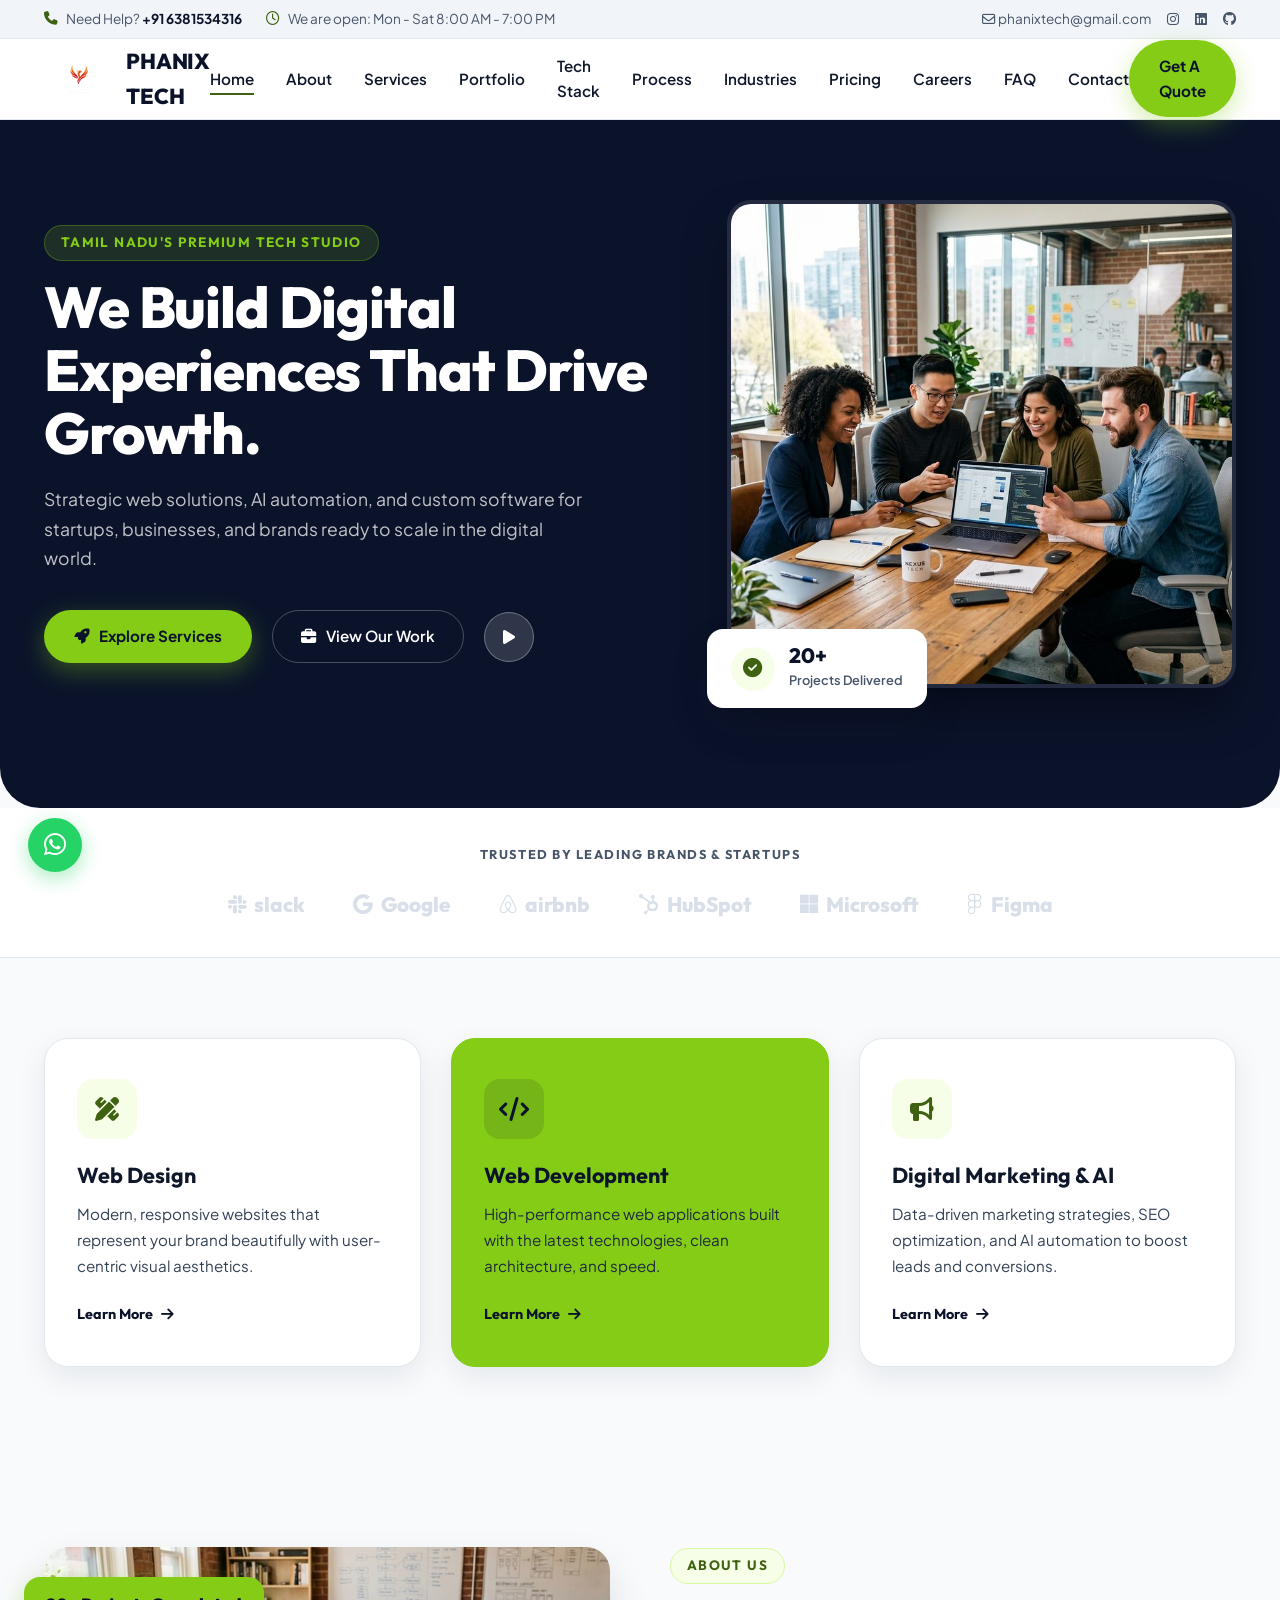
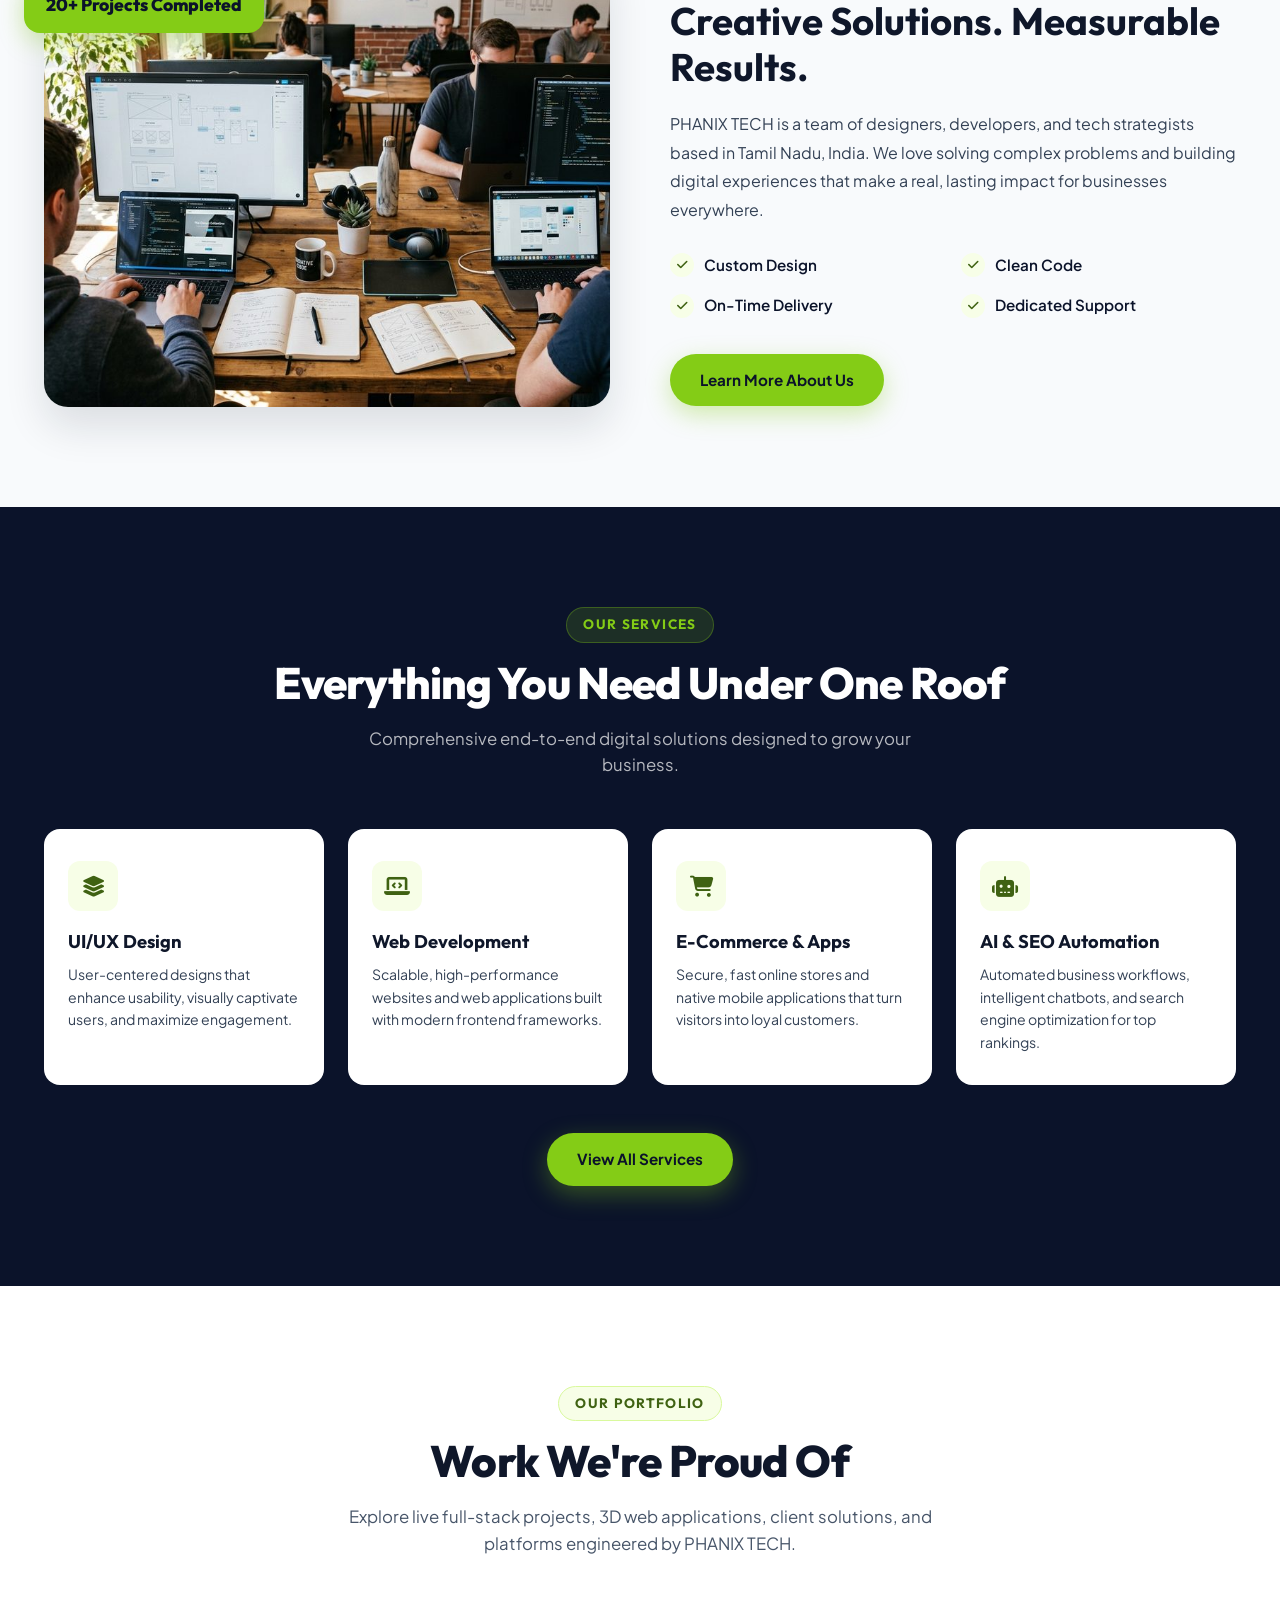
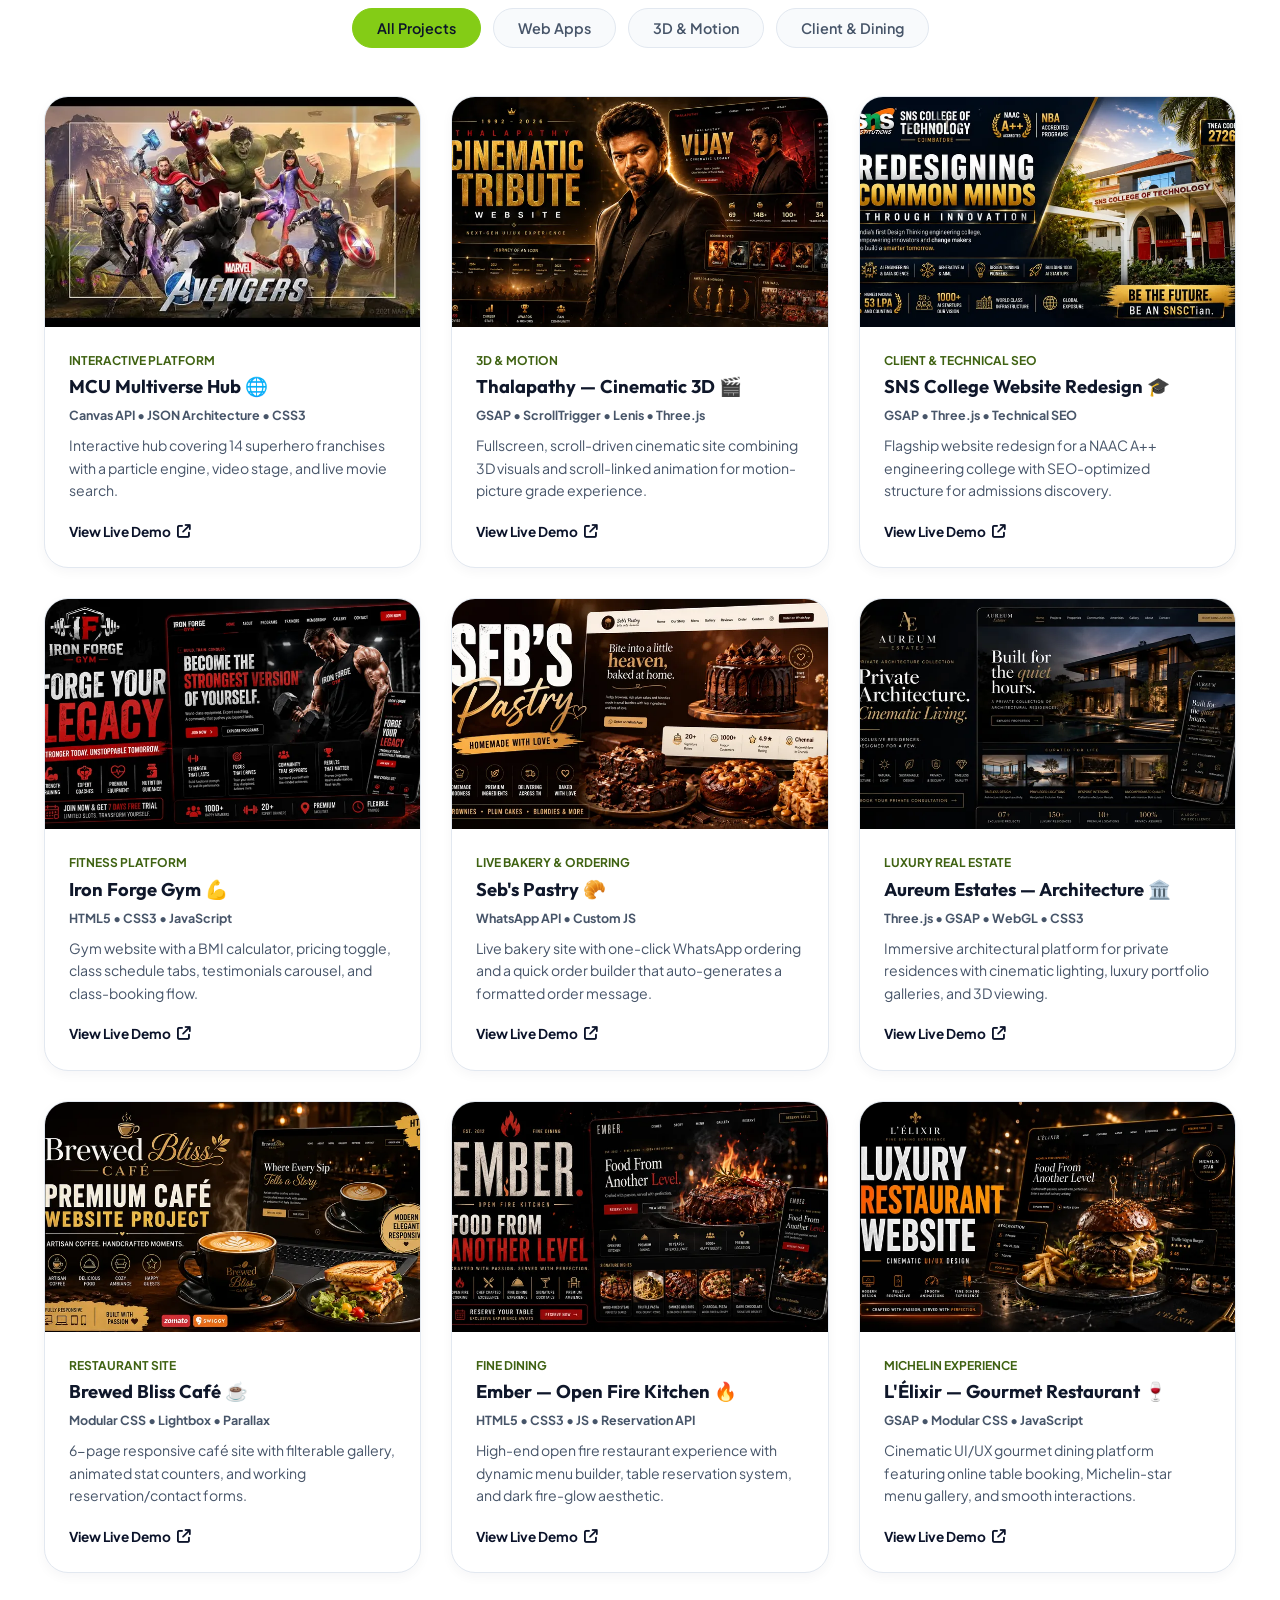
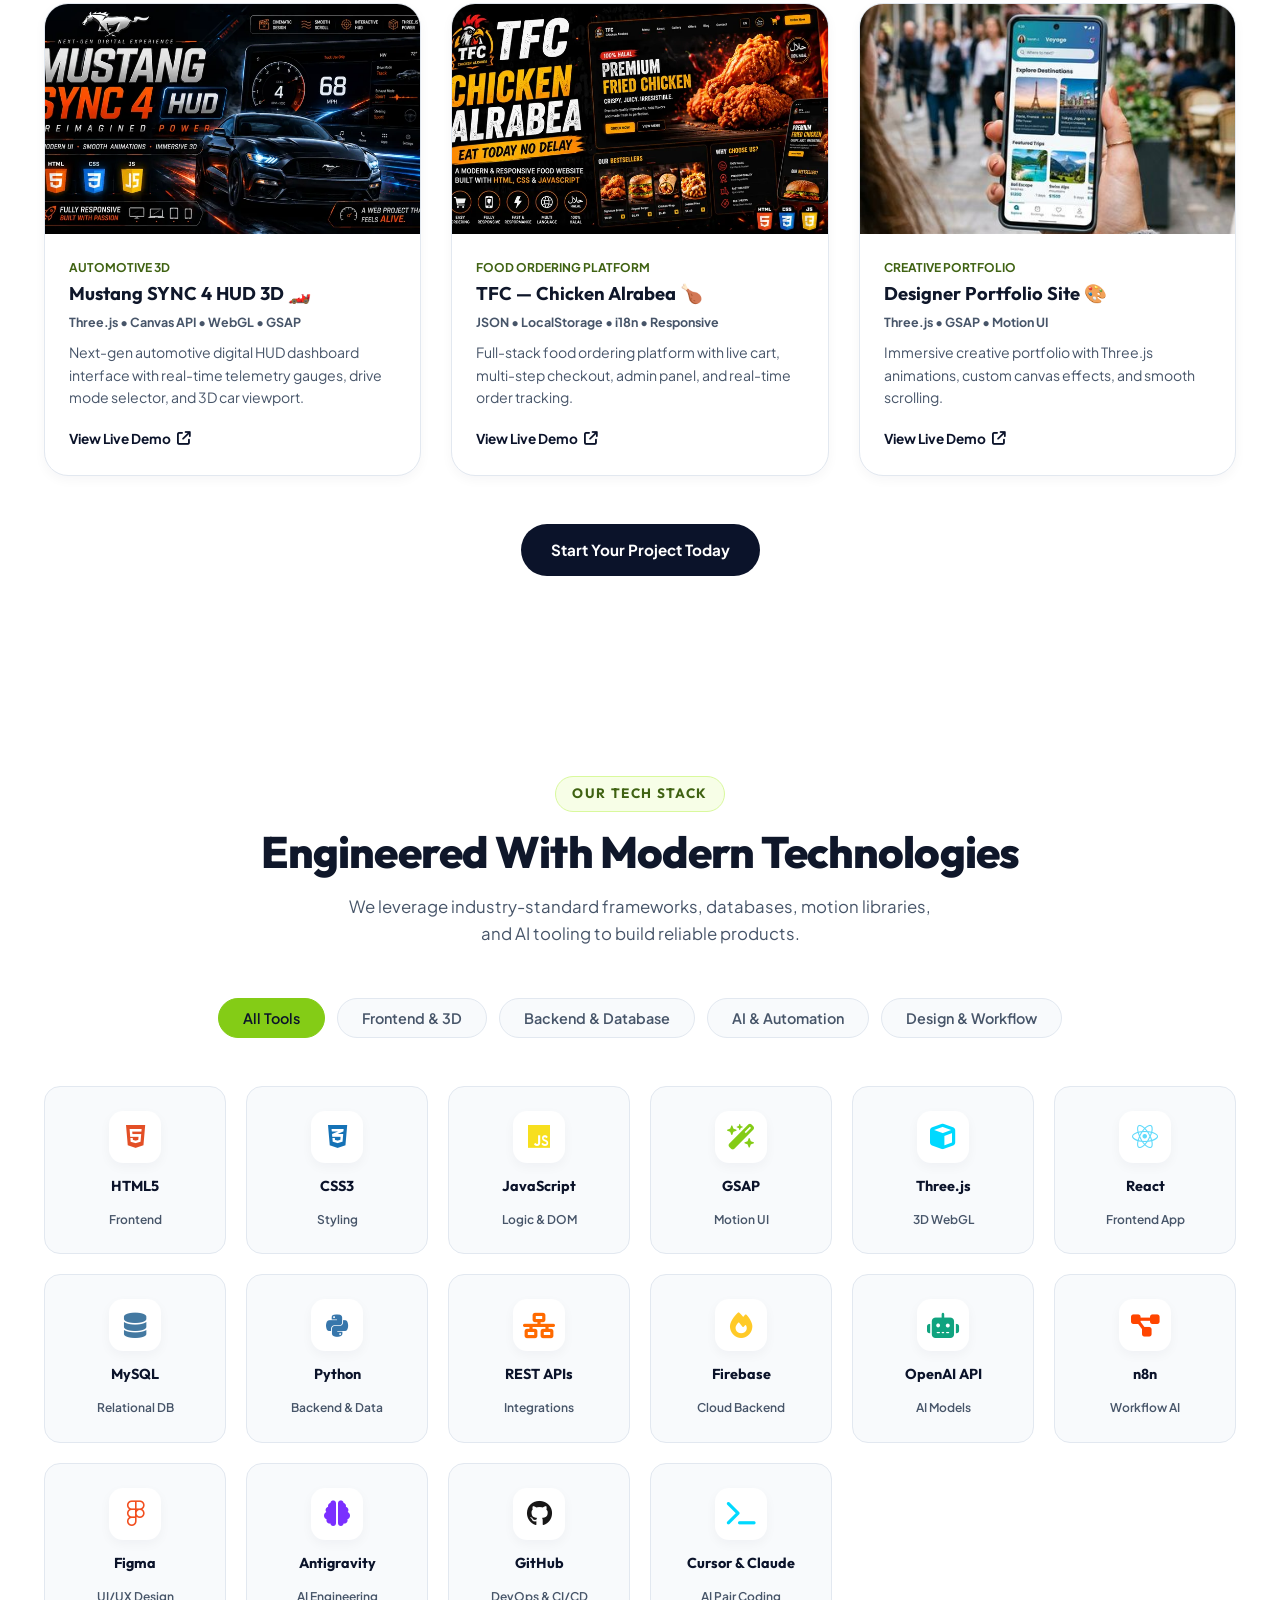
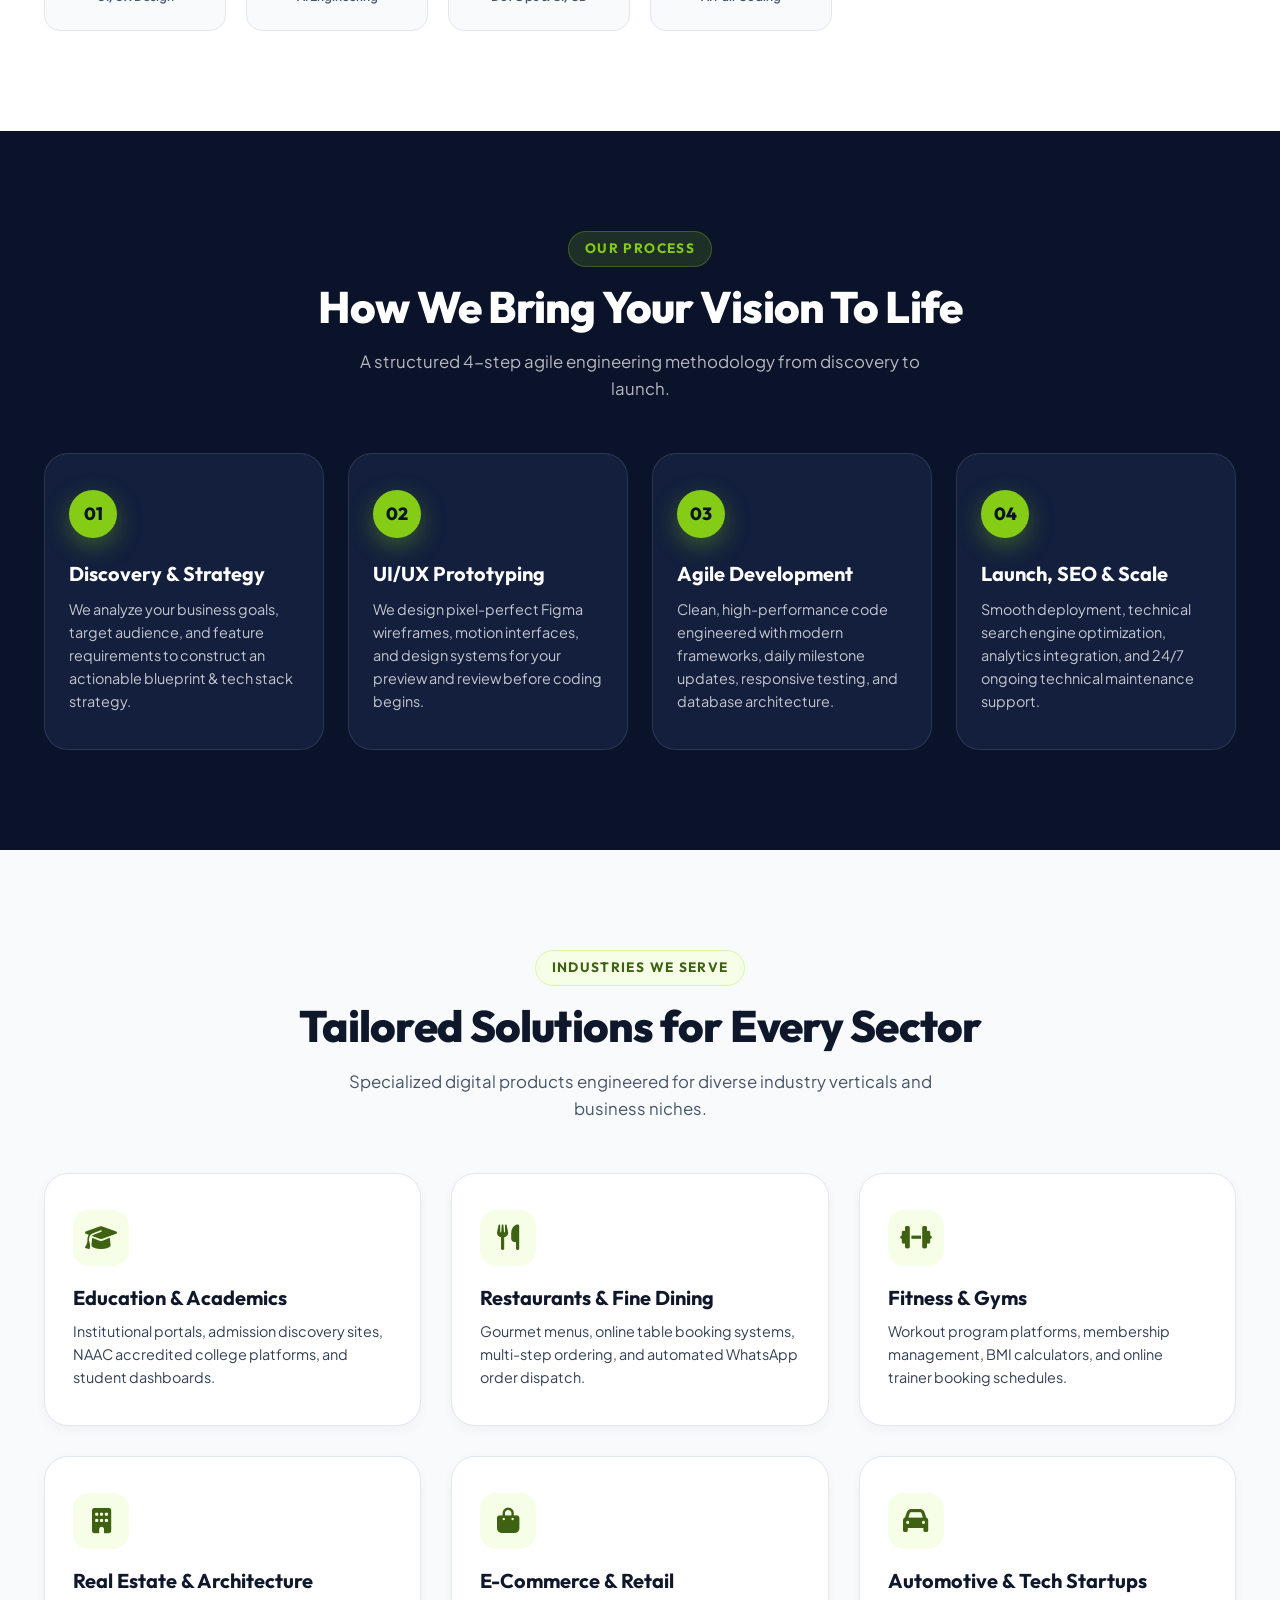
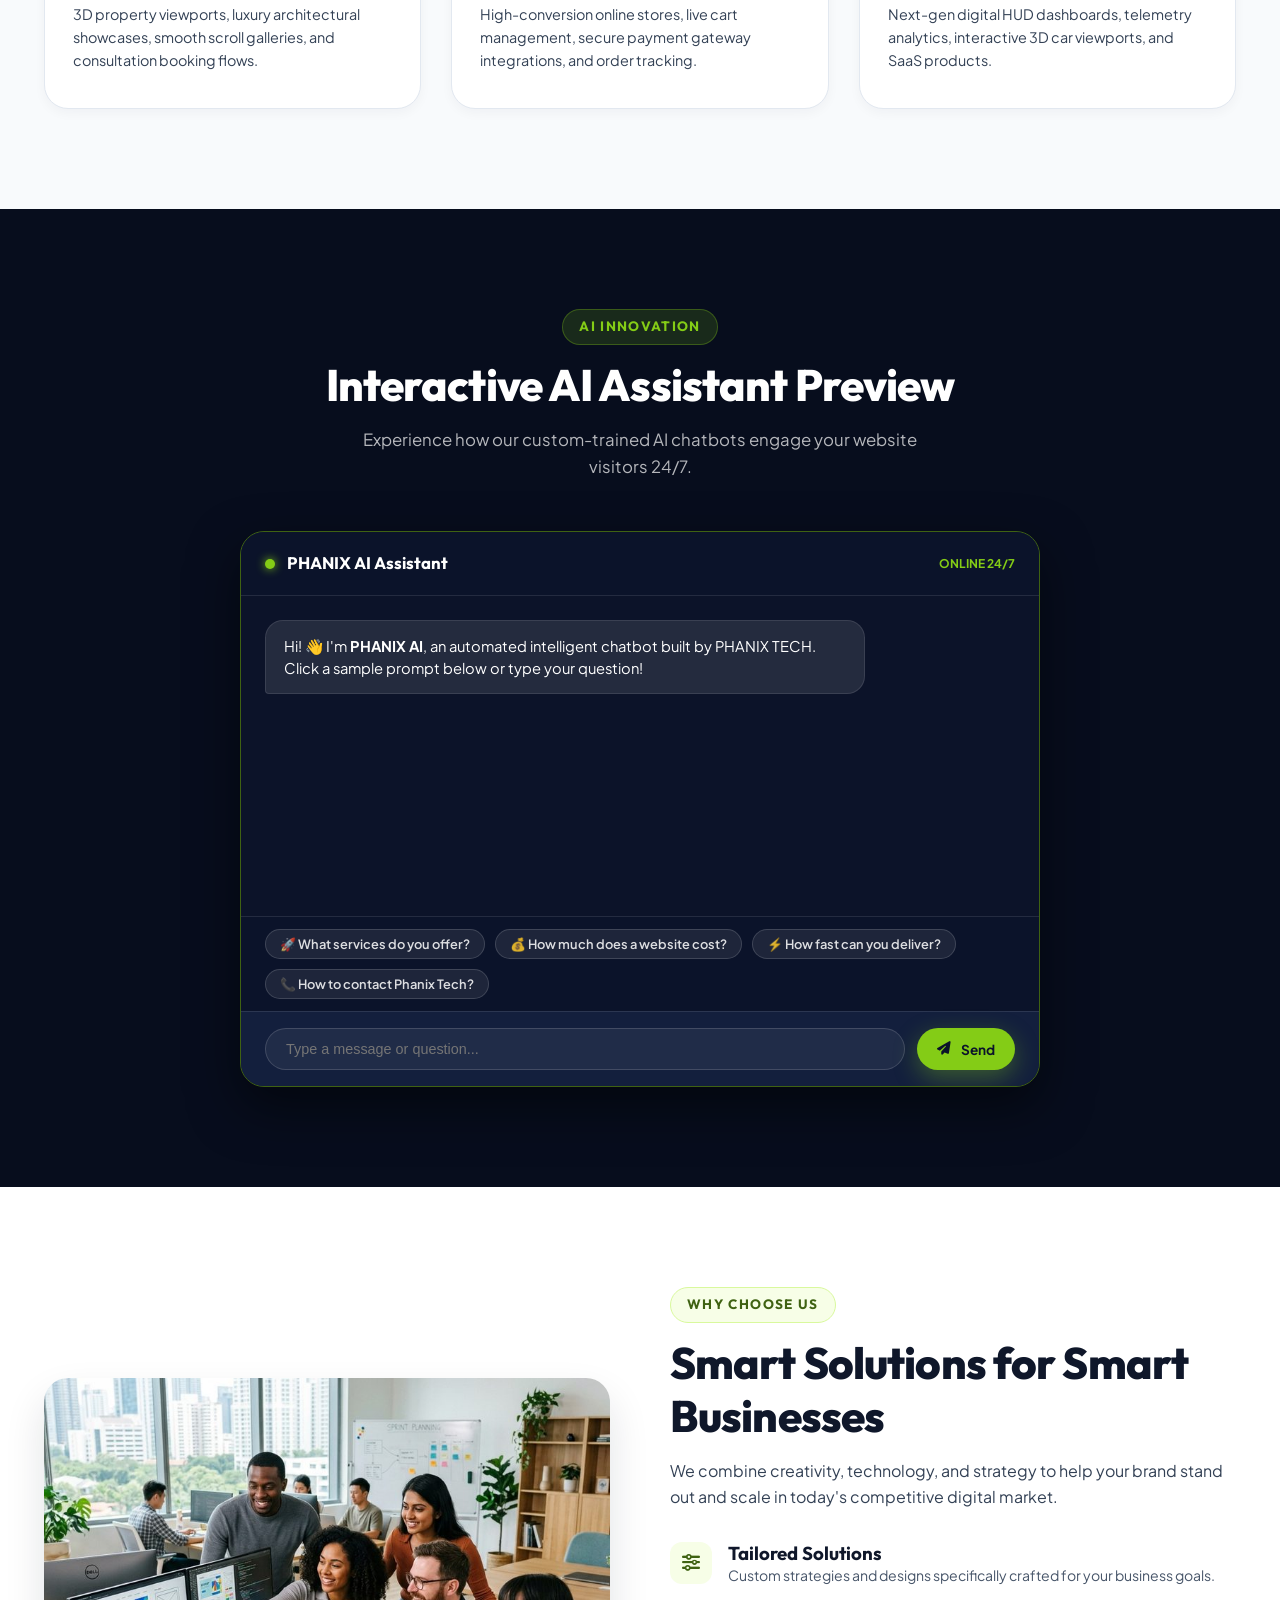
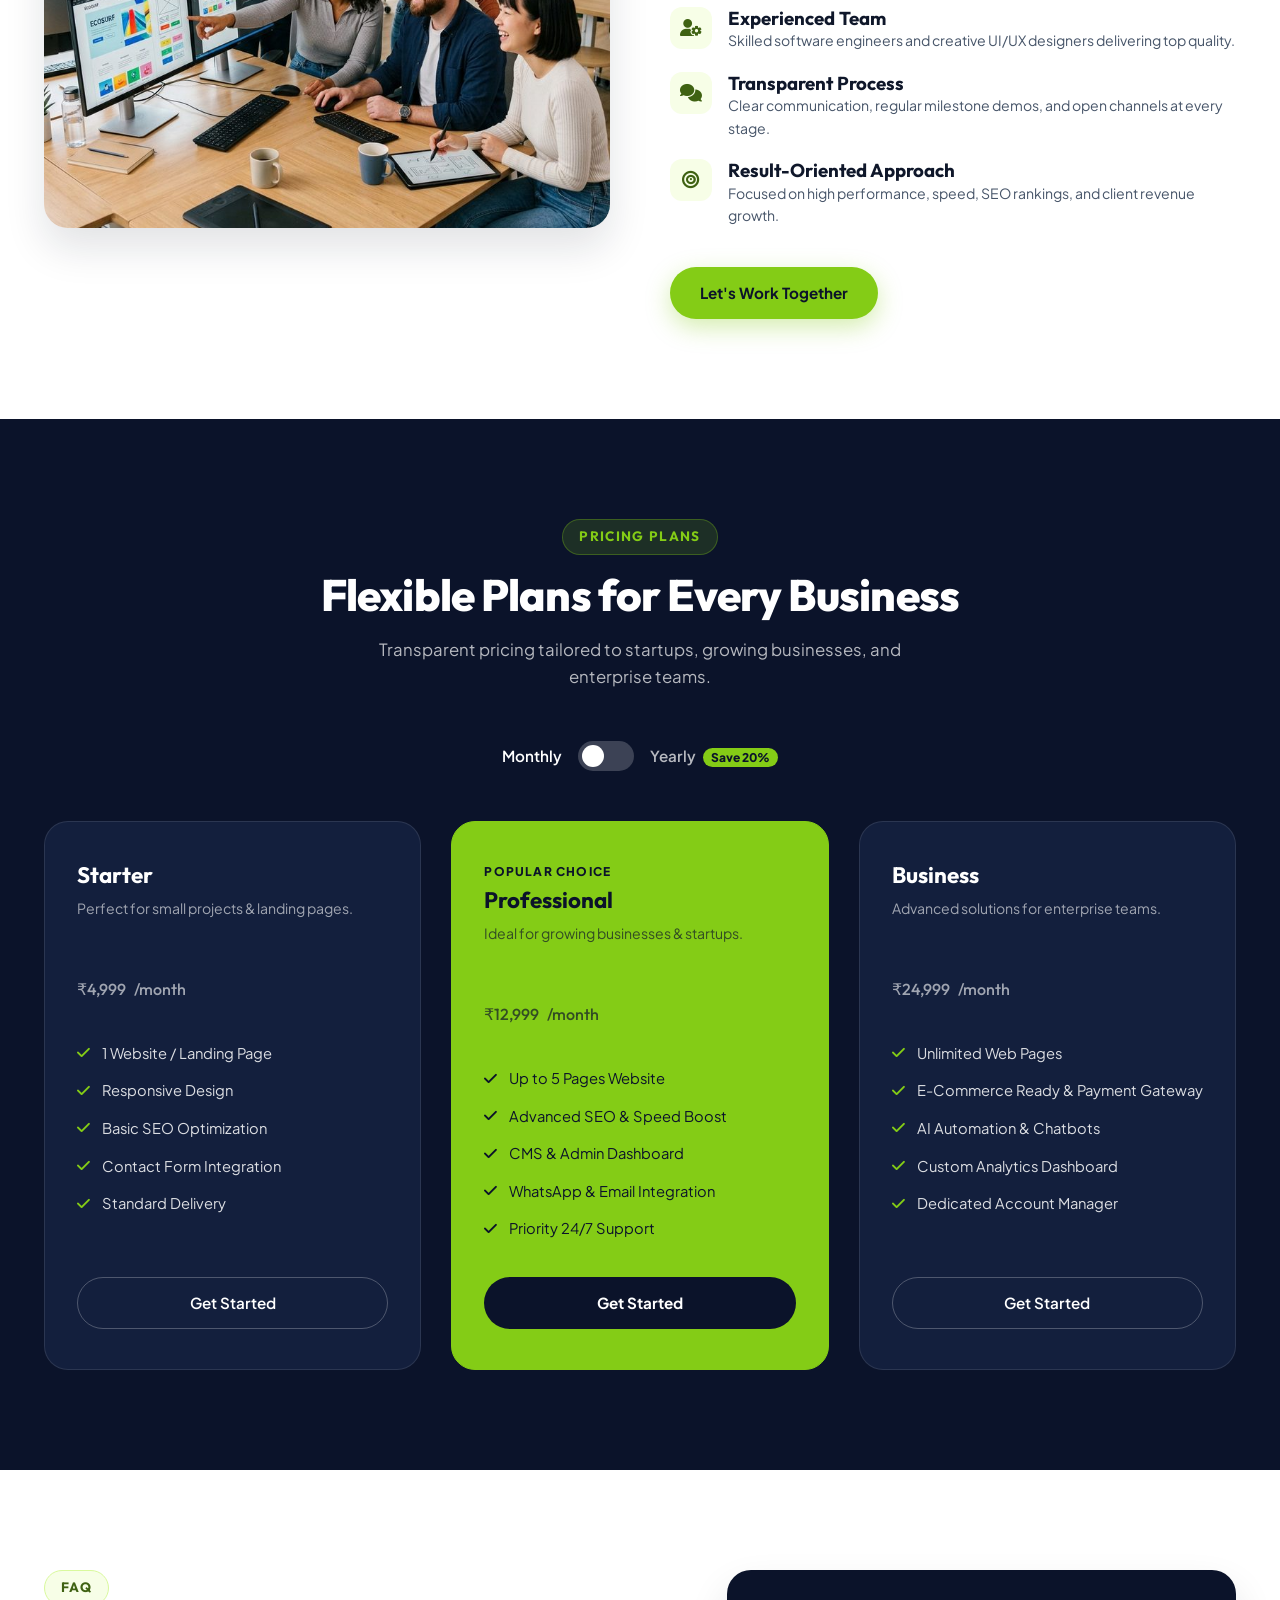
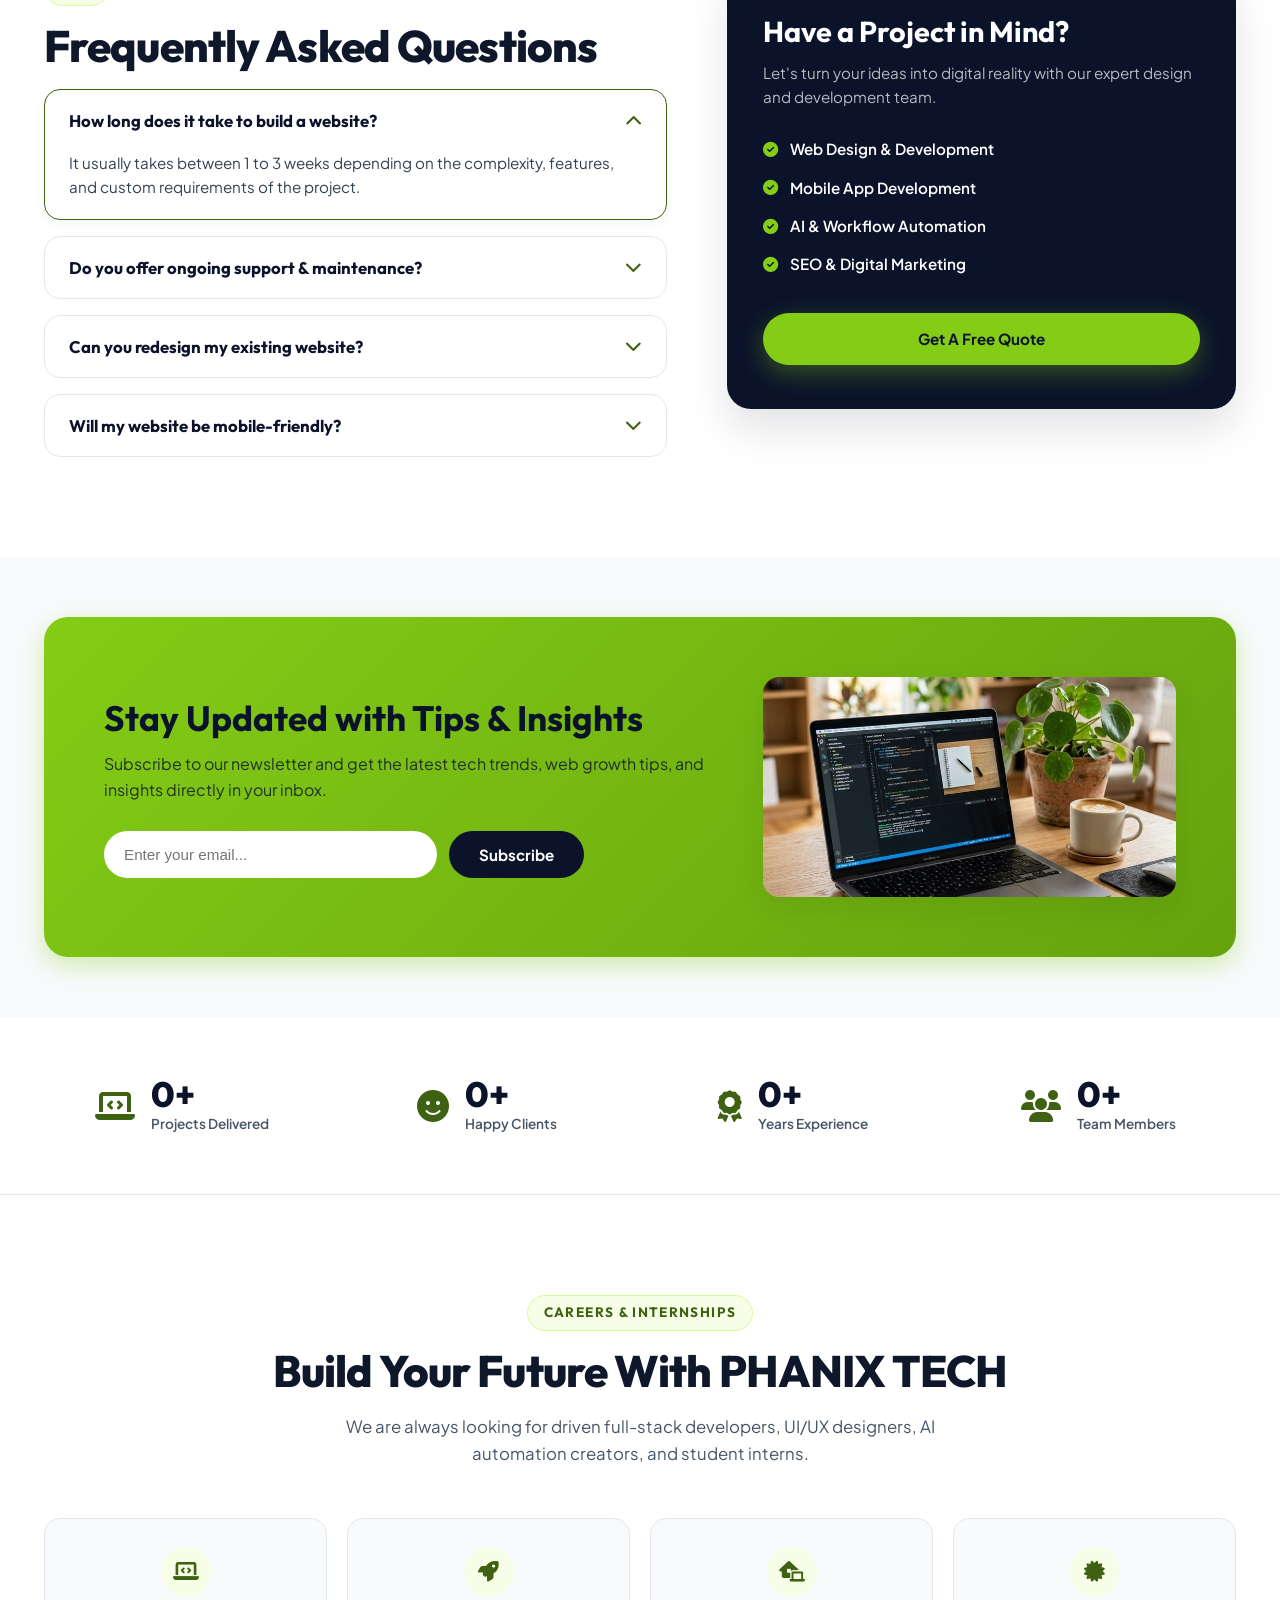
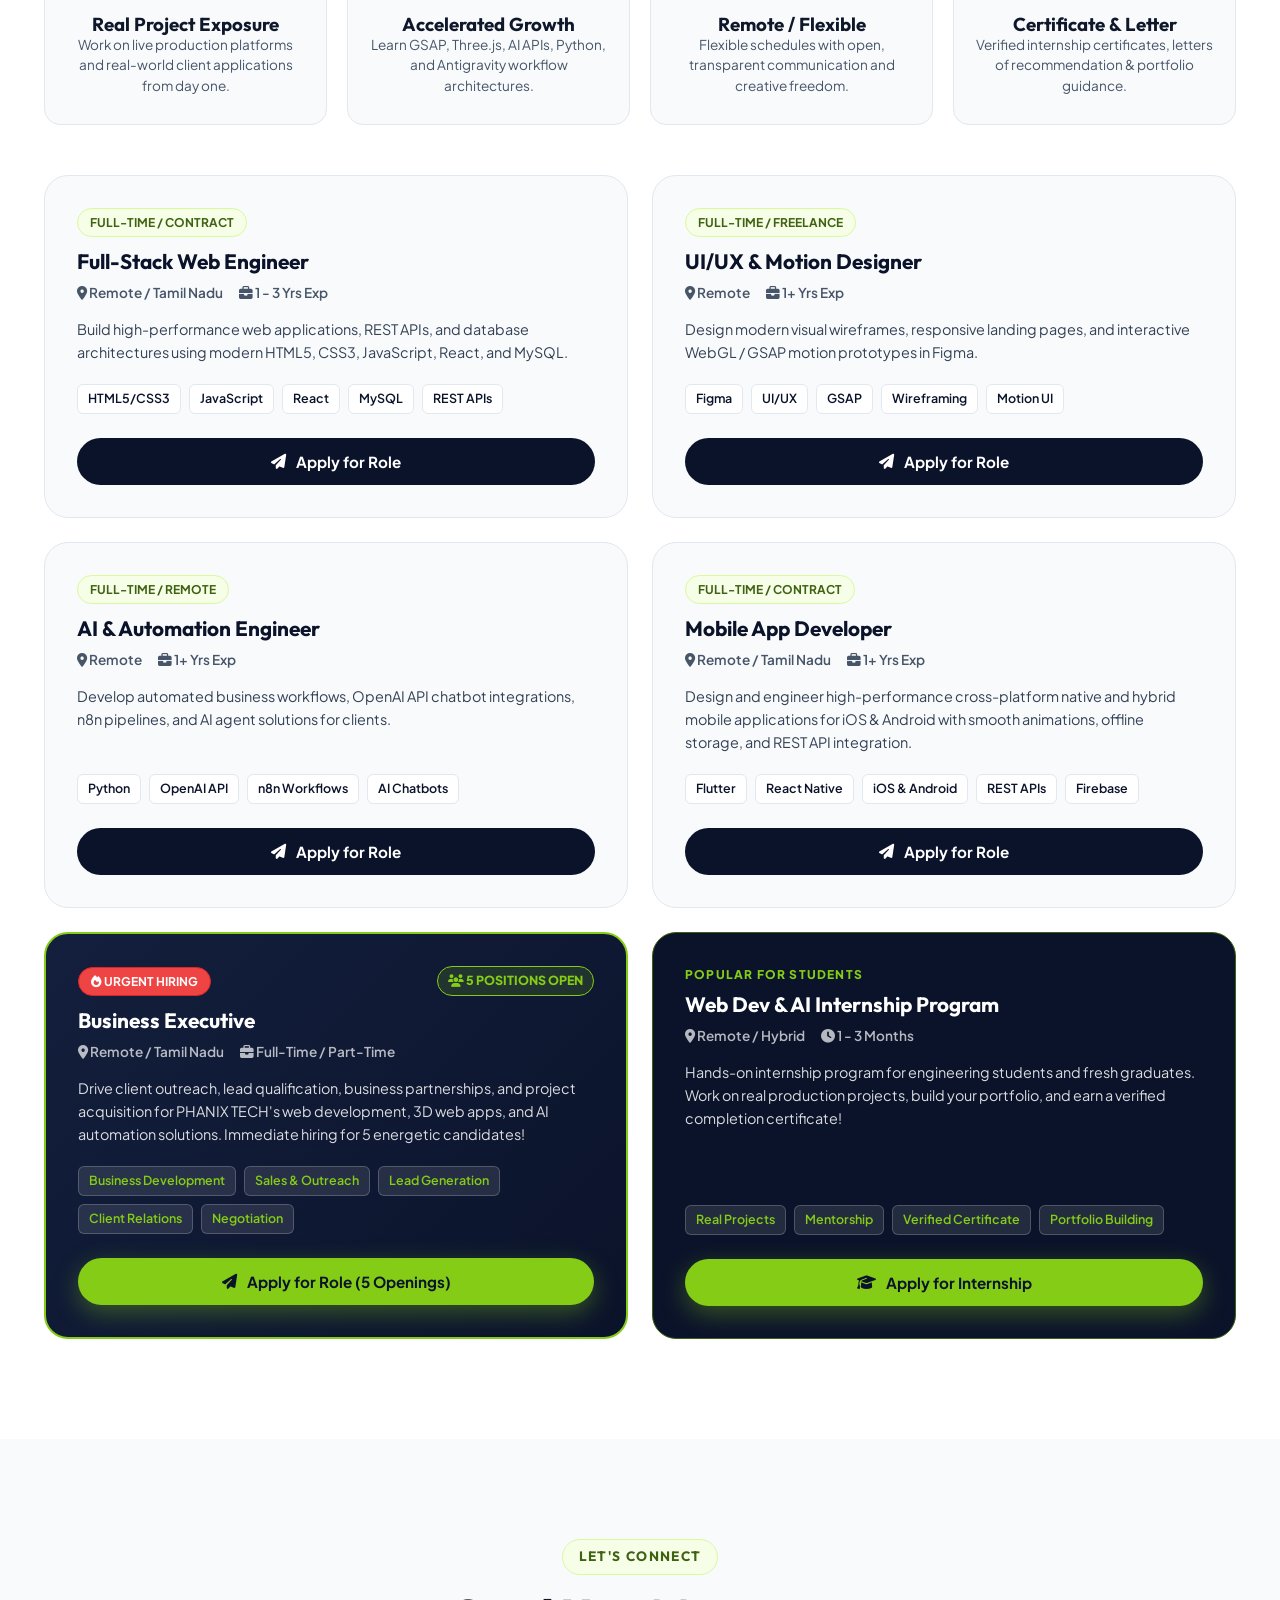
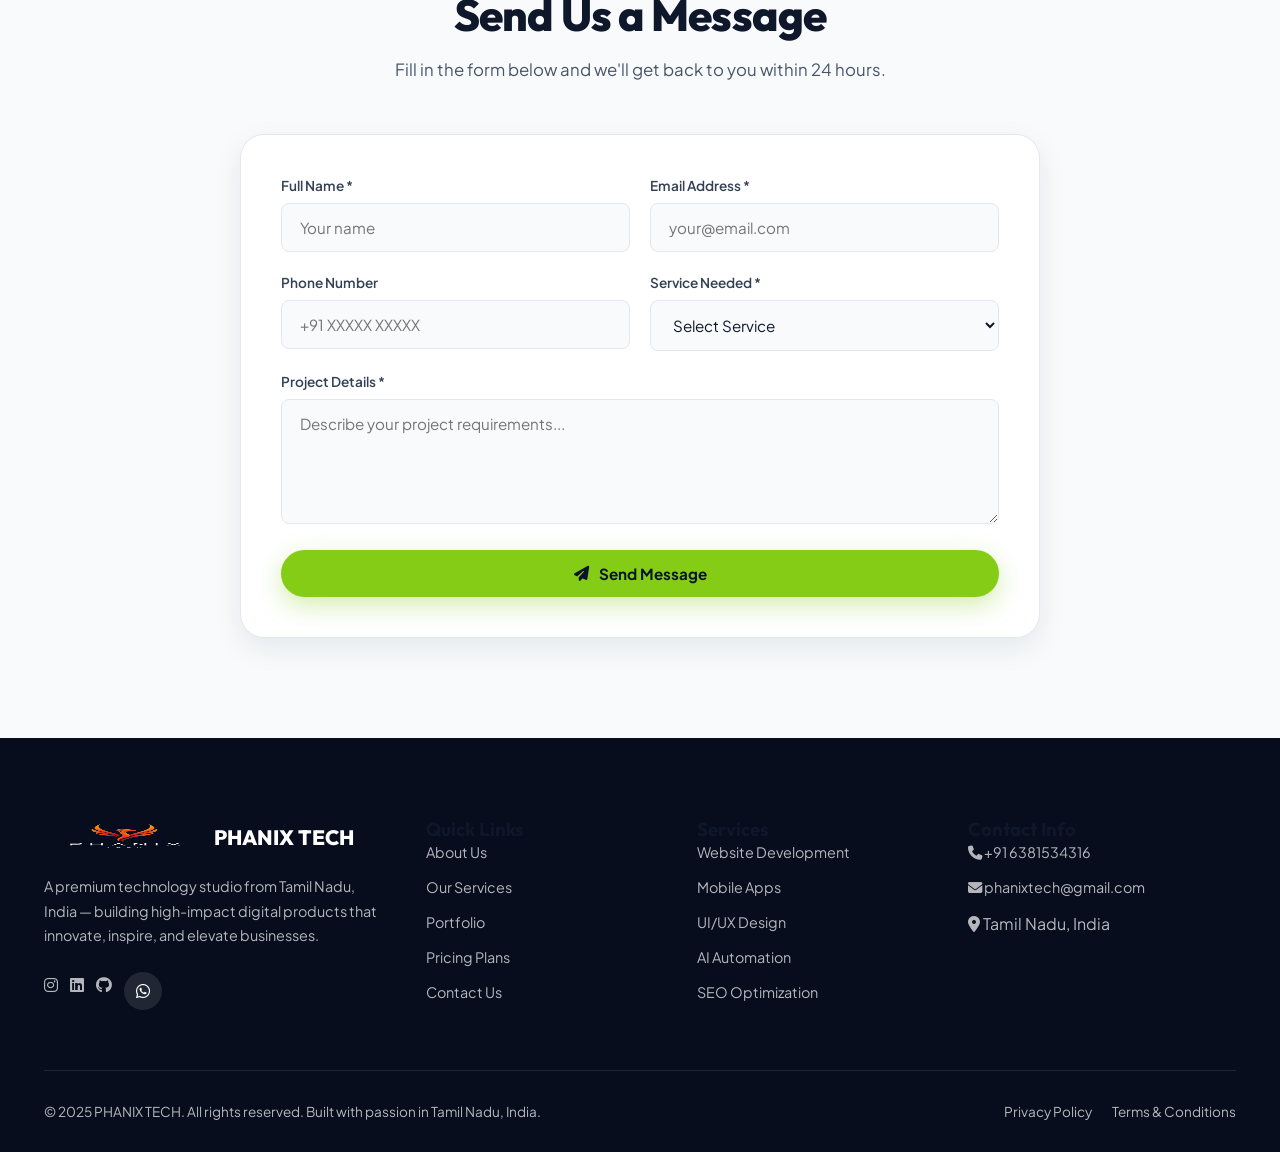
==== commit fceb55a9: "Add files via upload" ====
--- a/index.html
+++ b/index.html
@@ -1,1537 +1,1547 @@
-<!DOCTYPE html>
-<html lang="en">
-<head>
-  <meta charset="UTF-8" />
-  <meta name="viewport" content="width=device-width, initial-scale=1.0" />
-  
-  <!-- Primary SEO Meta Tags -->
-  <title>PHANIX TECH – Web Development, AI Automation &amp; App Studio | Tamil Nadu, India</title>
-  <meta name="title" content="PHANIX TECH – Web Development, AI Automation &amp; App Studio | Tamil Nadu, India" />
-  <meta name="description" content="PHANIX TECH (phanixtech) is a premier full-stack software and technology studio based in Tamil Nadu, India. Custom Website Development, 3D WebGL Sites, AI Chatbots &amp; Mobile Apps." />
-  <meta name="keywords" content="phanixtech, phanix tech, phanix tech website, web development company tamil nadu, ai automation agency, full stack developer portfolio, website design coimbatore, website design tamil nadu, react developers india, three.js 3d website, python ai automation, mobile app development, phanixtech studio" />
-  <meta name="author" content="PHANIX TECH" />
-  <meta name="robots" content="index, follow, max-image-preview:large, max-snippet:-1, max-video-preview:-1" />
-  <meta name="googlebot" content="index, follow" />
-  <meta name="theme-color" content="#0B132A" />
-  <link rel="canonical" href="https://phanixtech.online/" />
-  <link rel="manifest" href="manifest.json" />
-
-  <!-- Favicons & App Icons for Google Search Logo -->
-  <link rel="icon" type="image/png" sizes="32x32" href="logo.png" />
-  <link rel="icon" type="image/png" sizes="16x16" href="logo.png" />
-  <link rel="apple-touch-icon" sizes="180x180" href="logo.png" />
-
-  <!-- GEO Meta Tags (Geographic Location Optimization) -->
-  <meta name="geo.region" content="IN-TN" />
-  <meta name="geo.placename" content="Tamil Nadu, India" />
-  <meta name="geo.position" content="11.1271;78.6569" />
-  <meta name="ICBM" content="11.1271, 78.6569" />
-
-  <!-- Open Graph / Facebook / WhatsApp (SXO Social Preview Optimization) -->
-  <meta property="og:type" content="website" />
-  <meta property="og:url" content="https://phanixtech.online/" />
-  <meta property="og:site_name" content="PHANIX TECH" />
-  <meta property="og:title" content="PHANIX TECH – Web Development, AI Automation &amp; App Studio" />
-  <meta property="og:description" content="Tamil Nadu's premier digital studio for high-performance websites, 3D interactive web apps, AI chatbots &amp; mobile applications." />
-  <meta property="og:image" content="logo.png" />
-  <meta property="og:locale" content="en_US" />
-
-  <!-- Twitter Card Meta Tags -->
-  <meta name="twitter:card" content="summary_large_image" />
-  <meta name="twitter:url" content="https://phanixtech.online/" />
-  <meta name="twitter:title" content="PHANIX TECH – Web Development, AI Automation &amp; App Studio" />
-  <meta name="twitter:description" content="High-performance websites, 3D interactive applications, AI automation &amp; mobile apps by PHANIX TECH." />
-  <meta name="twitter:image" content="logo.png" />
-
-  <!-- JSON-LD Structured Data Schemas (SEO + AEO + Google Knowledge Graph & Logo) -->
-  <script type="application/ld+json">
-  {
-    "@context": "https://schema.org",
-    "@graph": [
-      {
-        "@type": "Organization",
-        "@id": "https://phanixtech.online/#organization",
-        "name": "PHANIX TECH",
-        "alternateName": ["phanixtech", "Phanix Tech Studio", "PhanixTech"],
-        "url": "https://phanixtech.online/",
-        "logo": {
-          "@type": "ImageObject",
-          "url": "https://phanixtech.online/logo.png",
-          "width": 512,
-          "height": 512
-        },
-        "image": "https://phanixtech.online/logo.png",
-        "description": "PHANIX TECH is a full-stack digital development and AI automation studio based in Tamil Nadu, India.",
-        "telephone": "+916381534316",
-        "email": "phanixtech@gmail.com",
-        "address": {
-          "@type": "PostalAddress",
-          "addressRegion": "Tamil Nadu",
-          "addressCountry": "IN"
-        },
-        "sameAs": [
-          "https://instagram.com/phanix_tech",
-          "http://www.linkedin.com/in/phanix-tech",
-          "https://github.com/phanixtech",
-          "https://wa.me/916381534316"
-        ]
-      },
-      {
-        "@type": "LocalBusiness",
-        "@id": "https://phanixtech.online/#localbusiness",
-        "name": "PHANIX TECH",
-        "url": "https://phanixtech.online/",
-        "logo": "https://phanixtech.online/logo.png",
-        "image": "https://phanixtech.online/logo.png",
-        "telephone": "+916381534316",
-        "email": "phanixtech@gmail.com",
-        "priceRange": "₹₹",
-        "address": {
-          "@type": "PostalAddress",
-          "addressRegion": "Tamil Nadu",
-          "addressCountry": "India"
-        },
-        "geo": {
-          "@type": "GeoCoordinates",
-          "latitude": 11.1271,
-          "longitude": 78.6569
-        },
-        "openingHoursSpecification": {
-          "@type": "OpeningHoursSpecification",
-          "dayOfWeek": ["Monday", "Tuesday", "Wednesday", "Thursday", "Friday", "Saturday"],
-          "opens": "08:00",
-          "closes": "19:00"
-        }
-      },
-      {
-        "@type": "WebSite",
-        "@id": "https://phanixtech.online/#website",
-        "url": "https://phanixtech.online/",
-        "name": "PHANIX TECH",
-        "alternateName": "phanixtech",
-        "publisher": {
-          "@id": "https://phanixtech.online/#organization"
-        }
-      },
-      {
-        "@type": "FAQPage",
-        "@id": "https://phanixtech.online/#faq",
-        "mainEntity": [
-          {
-            "@type": "Question",
-            "name": "How long does it take to build a website with PHANIX TECH?",
-            "acceptedAnswer": {
-              "@type": "Answer",
-              "text": "It usually takes between 1 to 3 weeks depending on the complexity, features, and custom requirements of the project. Urgent 48-hour delivery options are also available for landing pages."
-            }
-          },
-          {
-            "@type": "Question",
-            "name": "Do you offer ongoing support & maintenance?",
-            "acceptedAnswer": {
-              "@type": "Answer",
-              "text": "Yes! We provide continuous technical maintenance, security updates, bug fixes, and feature upgrades to ensure your web products remain high-performing."
-            }
-          },
-          {
-            "@type": "Question",
-            "name": "What services does PHANIX TECH provide?",
-            "acceptedAnswer": {
-              "@type": "Answer",
-              "text": "PHANIX TECH specializes in Full-Stack Web Development, 3D WebGL Applications, AI Workflows & Chatbots, Mobile App Development (iOS & Android), UI/UX Design, and Student Internship Programs."
-            }
-          }
-        ]
-      }
-    ]
-  }
-  </script>
-
-  <!-- Google Fonts -->
-  <link rel="preconnect" href="https://fonts.googleapis.com" />
-  <link rel="preconnect" href="https://fonts.gstatic.com" crossorigin />
-  <link href="https://fonts.googleapis.com/css2?family=Outfit:wght@400;500;600;700;800;900&amp;family=Plus+Jakarta+Sans:wght@400;500;600;700;800&amp;display=swap" rel="stylesheet" />
-  
-  <!-- FontAwesome Icons -->
-  <link rel="stylesheet" href="https://cdnjs.cloudflare.com/ajax/libs/font-awesome/6.5.0/css/all.min.css" />
-  
-  <!-- Stylesheet -->
-  <link rel="stylesheet" href="styles.css" />
-</head>
-<body>
-
-  <!-- ==========================================
-       1. TOP ANNOUNCEMENT BAR
-       ========================================== -->
-  <div class="top-bar">
-    <div class="container top-bar-inner">
-      <div class="top-bar-info">
-        <div class="top-bar-item">
-          <i class="fa-solid fa-phone"></i>
-          <span>Need Help? <a href="tel:+916381534316" style="font-weight:700; color:var(--navy);">+91 6381534316</a></span>
-        </div>
-        <div class="top-bar-item">
-          <i class="fa-regular fa-clock"></i>
-          <span>We are open: Mon - Sat 8:00 AM - 7:00 PM</span>
-        </div>
-      </div>
-      <div class="top-bar-links">
-        <a href="mailto:phanixtech@gmail.com"><i class="fa-regular fa-envelope"></i> phanixtech@gmail.com</a>
-        <a href="https://instagram.com/phanix_tech" target="_blank" rel="noopener"><i class="fa-brands fa-instagram"></i></a>
-        <a href="http://www.linkedin.com/in/phanix-tech" target="_blank" rel="noopener"><i class="fa-brands fa-linkedin"></i></a>
-        <a href="https://github.com/phanixtech" target="_blank" rel="noopener"><i class="fa-brands fa-github"></i></a>
-      </div>
-    </div>
-  </div>
-
-  <!-- ==========================================
-       2. MAIN NAVIGATION HEADER
-       ========================================== -->
-  <header class="main-header">
-    <div class="container nav-container">
-      <a href="#hero" class="nav-brand">
-        <img src="logo.png" alt="PHANIX TECH Logo" />
-        <span>PHANIX TECH</span>
-      </a>
-
-      <nav class="nav-menu">
-        <a href="#hero" class="active">Home</a>
-        <a href="#about">About</a>
-        <a href="#services">Services</a>
-        <a href="#portfolio">Portfolio</a>
-        <a href="#tech-stack">Tech Stack</a>
-        <a href="#process">Process</a>
-        <a href="#industries">Industries</a>
-        <a href="#pricing">Pricing</a>
-        <a href="#careers">Careers</a>
-        <a href="#faq">FAQ</a>
-        <a href="#contact">Contact</a>
-      </nav>
-
-      <div style="display:flex; align-items:center; gap:16px;">
-        <a href="#contact" class="btn-lime">Get A Quote</a>
-        <button class="hamburger-btn" id="hamburgerBtn" aria-label="Toggle Menu">
-          <i class="fa-solid fa-bars"></i>
-        </button>
-      </div>
-    </div>
-  </header>
-
-  <!-- Mobile Drawer Navigation -->
-  <div class="mobile-nav" id="mobileNav">
-    <a href="#hero">Home</a>
-    <a href="#about">About</a>
-    <a href="#services">Services</a>
-    <a href="#portfolio">Portfolio</a>
-    <a href="#tech-stack">Tech Stack</a>
-    <a href="#process">Process</a>
-    <a href="#industries">Industries</a>
-    <a href="#pricing">Pricing</a>
-    <a href="#careers">Careers</a>
-    <a href="#faq">FAQ</a>
-    <a href="#contact">Contact</a>
-    <a href="#contact" class="btn-lime" style="justify-content:center; margin-top:12px;">Get A Quote</a>
-  </div>
-
-  <!-- ==========================================
-       3. HERO SECTION (DARK NAVY WITH CURVED BOTTOM)
-       ========================================== -->
-  <section class="hero-section" id="hero">
-    <div class="container hero-grid">
-      <div class="hero-content">
-        <span class="section-tag light">TAMIL NADU'S PREMIUM TECH STUDIO</span>
-        <h1>We Build Digital Experiences That Drive Growth.</h1>
-        <p>Strategic web solutions, AI automation, and custom software for startups, businesses, and brands ready to scale in the digital world.</p>
-        <div class="hero-actions">
-          <a href="#services" class="btn-lime"><i class="fa-solid fa-rocket"></i> Explore Services</a>
-          <a href="#portfolio" class="btn-outline-white"><i class="fa-solid fa-briefcase"></i> View Our Work</a>
-          <a href="https://wa.me/916381534316" target="_blank" class="video-play-btn" aria-label="Watch Demo / Contact">
-            <i class="fa-solid fa-play"></i>
-          </a>
-        </div>
-      </div>
-
-      <div class="hero-image-wrapper">
-        <div class="hero-img-box">
-          <img src="hero_team.jpg" alt="PHANIX TECH Team at Work" />
-        </div>
-        <div class="hero-badge-floating">
-          <div class="hero-badge-icon">
-            <i class="fa-solid fa-circle-check"></i>
-          </div>
-          <div class="hero-badge-text">
-            <strong>20+</strong>
-            <span>Projects Delivered</span>
-          </div>
-        </div>
-      </div>
-    </div>
-  </section>
-
-  <!-- ==========================================
-       4. TRUSTED BY LOGOS BAR
-       ========================================== -->
-  <div class="trusted-bar">
-    <div class="container">
-      <div class="trusted-label">TRUSTED BY LEADING BRANDS & STARTUPS</div>
-      <div class="trusted-logos">
-        <div class="trusted-logo-item"><i class="fa-brands fa-slack"></i> slack</div>
-        <div class="trusted-logo-item"><i class="fa-brands fa-google"></i> Google</div>
-        <div class="trusted-logo-item"><i class="fa-brands fa-airbnb"></i> airbnb</div>
-        <div class="trusted-logo-item"><i class="fa-brands fa-hubspot"></i> HubSpot</div>
-        <div class="trusted-logo-item"><i class="fa-brands fa-microsoft"></i> Microsoft</div>
-        <div class="trusted-logo-item"><i class="fa-brands fa-figma"></i> Figma</div>
-      </div>
-    </div>
-  </div>
-
-  <!-- ==========================================
-       5. FEATURED 3 SERVICES CARDS ROW
-       ========================================== -->
-  <section class="featured-services-section">
-    <div class="container">
-      <div class="featured-cards-grid">
-        
-        <!-- Card 1 (White) -->
-        <div class="featured-card">
-          <div class="featured-card-icon">
-            <i class="fa-solid fa-pen-ruler"></i>
-          </div>
-          <h3>Web Design</h3>
-          <p>Modern, responsive websites that represent your brand beautifully with user-centric visual aesthetics.</p>
-          <a href="#services" class="featured-card-link">Learn More <i class="fa-solid fa-arrow-right"></i></a>
-        </div>
-
-        <!-- Card 2 (Vibrant Lime Green Highlight Card) -->
-        <div class="featured-card highlight">
-          <div class="featured-card-icon">
-            <i class="fa-solid fa-code"></i>
-          </div>
-          <h3>Web Development</h3>
-          <p>High-performance web applications built with the latest technologies, clean architecture, and speed.</p>
-          <a href="#services" class="featured-card-link">Learn More <i class="fa-solid fa-arrow-right"></i></a>
-        </div>
-
-        <!-- Card 3 (White) -->
-        <div class="featured-card">
-          <div class="featured-card-icon">
-            <i class="fa-solid fa-bullhorn"></i>
-          </div>
-          <h3>Digital Marketing & AI</h3>
-          <p>Data-driven marketing strategies, SEO optimization, and AI automation to boost leads and conversions.</p>
-          <a href="#services" class="featured-card-link">Learn More <i class="fa-solid fa-arrow-right"></i></a>
-        </div>
-
-      </div>
-    </div>
-  </section>
-
-  <!-- ==========================================
-       6. ABOUT US SECTION ("Creative Solutions. Measurable Results.")
-       ========================================== -->
-  <section class="about-section" id="about">
-    <div class="container about-grid">
-      <div class="about-image-side">
-        <div class="about-img-frame">
-          <img src="about_workspace.jpg" alt="PHANIX TECH Workspace Studio" />
-        </div>
-        <div class="about-floating-badge">
-          <span>20+ Projects Completed</span>
-        </div>
-      </div>
-
-      <div class="about-content-side">
-        <span class="section-tag">ABOUT US</span>
-        <h2>Creative Solutions. Measurable Results.</h2>
-        <p>PHANIX TECH is a team of designers, developers, and tech strategists based in Tamil Nadu, India. We love solving complex problems and building digital experiences that make a real, lasting impact for businesses everywhere.</p>
-        
-        <div class="about-checklist">
-          <div class="about-check-item">
-            <i class="fa-solid fa-check"></i>
-            <span>Custom Design</span>
-          </div>
-          <div class="about-check-item">
-            <i class="fa-solid fa-check"></i>
-            <span>Clean Code</span>
-          </div>
-          <div class="about-check-item">
-            <i class="fa-solid fa-check"></i>
-            <span>On-Time Delivery</span>
-          </div>
-          <div class="about-check-item">
-            <i class="fa-solid fa-check"></i>
-            <span>Dedicated Support</span>
-          </div>
-        </div>
-
-        <a href="#contact" class="btn-lime">Learn More About Us</a>
-      </div>
-    </div>
-  </section>
-
-  <!-- ==========================================
-       7. SERVICES GRID ("Everything You Need Under One Roof") [DARK NAVY]
-       ========================================== -->
-  <section class="services-section" id="services">
-    <div class="container">
-      <div style="text-align: center;">
-        <span class="section-tag light">OUR SERVICES</span>
-        <h2 class="section-title" style="color:var(--bg-white);">Everything You Need Under One Roof</h2>
-        <p class="section-subtitle" style="color:rgba(255,255,255,0.7);">Comprehensive end-to-end digital solutions designed to grow your business.</p>
-      </div>
-
-      <div class="services-grid">
-        <div class="service-card-white">
-          <div class="service-card-icon"><i class="fa-solid fa-layer-group"></i></div>
-          <h3>UI/UX Design</h3>
-          <p>User-centered designs that enhance usability, visually captivate users, and maximize engagement.</p>
-        </div>
-
-        <div class="service-card-white">
-          <div class="service-card-icon"><i class="fa-solid fa-laptop-code"></i></div>
-          <h3>Web Development</h3>
-          <p>Scalable, high-performance websites and web applications built with modern frontend frameworks.</p>
-        </div>
-
-        <div class="service-card-white">
-          <div class="service-card-icon"><i class="fa-solid fa-cart-shopping"></i></div>
-          <h3>E-Commerce & Apps</h3>
-          <p>Secure, fast online stores and native mobile applications that turn visitors into loyal customers.</p>
-        </div>
-
-        <div class="service-card-white">
-          <div class="service-card-icon"><i class="fa-solid fa-robot"></i></div>
-          <h3>AI & SEO Automation</h3>
-          <p>Automated business workflows, intelligent chatbots, and search engine optimization for top rankings.</p>
-        </div>
-      </div>
-
-      <div class="services-center-cta">
-        <a href="#contact" class="btn-lime">View All Services</a>
-      </div>
-    </div>
-  </section>
-
-  <!-- ==========================================
-       8. PORTFOLIO SECTION ("Work We're Proud Of") - FROM FULL STACK DEVELOPER PORTFOLIO
-       ========================================== -->
-  <section class="portfolio-section" id="portfolio">
-    <div class="container">
-      <div style="text-align: center;">
-        <span class="section-tag">OUR PORTFOLIO</span>
-        <h2 class="section-title">Work We're Proud Of</h2>
-        <p class="section-subtitle">Explore live full-stack projects, 3D web applications, client solutions, and platforms engineered by PHANIX TECH.</p>
-      </div>
-
-      <!-- Filter Tabs -->
-      <div class="portfolio-tabs">
-        <button class="port-tab active" data-filter="all">All Projects</button>
-        <button class="port-tab" data-filter="web">Web Apps</button>
-        <button class="port-tab" data-filter="3d">3D &amp; Motion</button>
-        <button class="port-tab" data-filter="client">Client &amp; Dining</button>
-      </div>
-
-      <!-- Portfolio Grid -->
-      <div class="portfolio-grid">
-        
-        <!-- Project 1: MCU Multiverse Hub -->
-        <div class="portfolio-card" data-category="web">
-          <div class="portfolio-thumb">
-            <img src="project_thumbiline/sddefault.jpg" alt="MCU Multiverse Hub" />
-          </div>
-          <div class="portfolio-content">
-            <div class="portfolio-tag">Interactive Platform</div>
-            <h3 class="portfolio-title">MCU Multiverse Hub 🌐</h3>
-            <div style="font-size:0.78rem; font-weight:700; color:var(--text-muted); margin-bottom:8px;">Canvas API • JSON Architecture • CSS3</div>
-            <p class="portfolio-desc">Interactive hub covering 14 superhero franchises with a particle engine, video stage, and live movie search.</p>
-            <a href="https://mcuuniverse.netlify.app/" target="_blank" rel="noopener" class="portfolio-link">View Live Demo <i class="fa-solid fa-arrow-up-right-from-square"></i></a>
-          </div>
-        </div>
-
-        <!-- Project 2: Thalapathy 3D Experience -->
-        <div class="portfolio-card" data-category="3d">
-          <div class="portfolio-thumb">
-            <img src="project_thumbiline/ChatGPT Image Aug 3, 2026, 10_59_10 AM.png" alt="Thalapathy Cinematic 3D Experience" />
-          </div>
-          <div class="portfolio-content">
-            <div class="portfolio-tag">3D &amp; Motion</div>
-            <h3 class="portfolio-title">Thalapathy — Cinematic 3D 🎬</h3>
-            <div style="font-size:0.78rem; font-weight:700; color:var(--text-muted); margin-bottom:8px;">GSAP • ScrollTrigger • Lenis • Three.js</div>
-            <p class="portfolio-desc">Fullscreen, scroll-driven cinematic site combining 3D visuals and scroll-linked animation for motion-picture grade experience.</p>
-            <a href="https://thalapathyworld69.netlify.app/" target="_blank" rel="noopener" class="portfolio-link">View Live Demo <i class="fa-solid fa-arrow-up-right-from-square"></i></a>
-          </div>
-        </div>
-
-        <!-- Project 3: SNS College Redesign -->
-        <div class="portfolio-card" data-category="client">
-          <div class="portfolio-thumb">
-            <img src="project_thumbiline/ChatGPT Image Aug 3, 2026, 11_14_04 AM.png" alt="SNS College Website Redesign" />
-          </div>
-          <div class="portfolio-content">
-            <div class="portfolio-tag">Client &amp; Technical SEO</div>
-            <h3 class="portfolio-title">SNS College Website Redesign 🎓</h3>
-            <div style="font-size:0.78rem; font-weight:700; color:var(--text-muted); margin-bottom:8px;">GSAP • Three.js • Technical SEO</div>
-            <p class="portfolio-desc">Flagship website redesign for a NAAC A++ engineering college with SEO-optimized structure for admissions discovery.</p>
-            <a href="https://snsct.netlify.app/" target="_blank" rel="noopener" class="portfolio-link">View Live Demo <i class="fa-solid fa-arrow-up-right-from-square"></i></a>
-          </div>
-        </div>
-
-        <!-- Project 4: Iron Forge Gym -->
-        <div class="portfolio-card" data-category="web">
-          <div class="portfolio-thumb">
-            <img src="project_thumbiline/ChatGPT Image Aug 3, 2026, 11_15_53 AM.png" alt="Iron Forge Gym" />
-          </div>
-          <div class="portfolio-content">
-            <div class="portfolio-tag">Fitness Platform</div>
-            <h3 class="portfolio-title">Iron Forge Gym 💪</h3>
-            <div style="font-size:0.78rem; font-weight:700; color:var(--text-muted); margin-bottom:8px;">HTML5 • CSS3 • JavaScript</div>
-            <p class="portfolio-desc">Gym website with a BMI calculator, pricing toggle, class schedule tabs, testimonials carousel, and class-booking flow.</p>
-            <a href="https://ironforgegym12.netlify.app/" target="_blank" rel="noopener" class="portfolio-link">View Live Demo <i class="fa-solid fa-arrow-up-right-from-square"></i></a>
-          </div>
-        </div>
-
-        <!-- Project 5: Seb's Pastry -->
-        <div class="portfolio-card" data-category="client">
-          <div class="portfolio-thumb">
-            <img src="project_thumbiline/ChatGPT Image Aug 3, 2026, 11_16_26 AM.png" alt="Seb's Pastry Bakery" />
-          </div>
-          <div class="portfolio-content">
-            <div class="portfolio-tag">Live Bakery &amp; Ordering</div>
-            <h3 class="portfolio-title">Seb's Pastry 🥐</h3>
-            <div style="font-size:0.78rem; font-weight:700; color:var(--text-muted); margin-bottom:8px;">WhatsApp API • Custom JS</div>
-            <p class="portfolio-desc">Live bakery site with one-click WhatsApp ordering and a quick order builder that auto-generates a formatted order message.</p>
-            <a href="https://sebspastry.netlify.app/" target="_blank" rel="noopener" class="portfolio-link">View Live Demo <i class="fa-solid fa-arrow-up-right-from-square"></i></a>
-          </div>
-        </div>
-
-        <!-- Project 6: Aureum Estates -->
-        <div class="portfolio-card" data-category="3d">
-          <div class="portfolio-thumb">
-            <img src="project_thumbiline/ChatGPT Image Aug 3, 2026, 11_19_21 AM.png" alt="Aureum Estates Luxury Architecture" />
-          </div>
-          <div class="portfolio-content">
-            <div class="portfolio-tag">Luxury Real Estate</div>
-            <h3 class="portfolio-title">Aureum Estates — Architecture 🏛️</h3>
-            <div style="font-size:0.78rem; font-weight:700; color:var(--text-muted); margin-bottom:8px;">Three.js • GSAP • WebGL • CSS3</div>
-            <p class="portfolio-desc">Immersive architectural platform for private residences with cinematic lighting, luxury portfolio galleries, and 3D viewing.</p>
-            <a href="https://aureumestates.netlify.app/" target="_blank" rel="noopener" class="portfolio-link">View Live Demo <i class="fa-solid fa-arrow-up-right-from-square"></i></a>
-          </div>
-        </div>
-
-        <!-- Project 7: Brewed Bliss Café -->
-        <div class="portfolio-card" data-category="client">
-          <div class="portfolio-thumb">
-            <img src="project_thumbiline/ChatGPT Image Aug 3, 2026, 11_21_53 AM.png" alt="Brewed Bliss Café" />
-          </div>
-          <div class="portfolio-content">
-            <div class="portfolio-tag">Restaurant Site</div>
-            <h3 class="portfolio-title">Brewed Bliss Café ☕</h3>
-            <div style="font-size:0.78rem; font-weight:700; color:var(--text-muted); margin-bottom:8px;">Modular CSS • Lightbox • Parallax</div>
-            <p class="portfolio-desc">6-page responsive café site with filterable gallery, animated stat counters, and working reservation/contact forms.</p>
-            <a href="https://brewedblisscafe.netlify.app/" target="_blank" rel="noopener" class="portfolio-link">View Live Demo <i class="fa-solid fa-arrow-up-right-from-square"></i></a>
-          </div>
-        </div>
-
-        <!-- Project 8: Ember Open Fire Kitchen -->
-        <div class="portfolio-card" data-category="client">
-          <div class="portfolio-thumb">
-            <img src="project_thumbiline/b66ac665-2ff7-4951-a0b9-ec41d60f9256.png" alt="Ember Open Fire Kitchen" />
-          </div>
-          <div class="portfolio-content">
-            <div class="portfolio-tag">Fine Dining</div>
-            <h3 class="portfolio-title">Ember — Open Fire Kitchen 🔥</h3>
-            <div style="font-size:0.78rem; font-weight:700; color:var(--text-muted); margin-bottom:8px;">HTML5 • CSS3 • JS • Reservation API</div>
-            <p class="portfolio-desc">High-end open fire restaurant experience with dynamic menu builder, table reservation system, and dark fire-glow aesthetic.</p>
-            <a href="https://emberre.netlify.app/" target="_blank" rel="noopener" class="portfolio-link">View Live Demo <i class="fa-solid fa-arrow-up-right-from-square"></i></a>
-          </div>
-        </div>
-
-        <!-- Project 9: L'Élixir Gourmet Restaurant -->
-        <div class="portfolio-card" data-category="client">
-          <div class="portfolio-thumb">
-            <img src="project_thumbiline/e336d8cb-30ac-4b16-b338-8f89b397132f.png" alt="L'Élixir Gourmet Restaurant" />
-          </div>
-          <div class="portfolio-content">
-            <div class="portfolio-tag">Michelin Experience</div>
-            <h3 class="portfolio-title">L'Élixir — Gourmet Restaurant 🍷</h3>
-            <div style="font-size:0.78rem; font-weight:700; color:var(--text-muted); margin-bottom:8px;">GSAP • Modular CSS • JavaScript</div>
-            <p class="portfolio-desc">Cinematic UI/UX gourmet dining platform featuring online table booking, Michelin-star menu gallery, and smooth interactions.</p>
-            <a href="https://lelixir-gourmet.netlify.app/" target="_blank" rel="noopener" class="portfolio-link">View Live Demo <i class="fa-solid fa-arrow-up-right-from-square"></i></a>
-          </div>
-        </div>
-
-        <!-- Project 10: Mustang SYNC 4 HUD 3D -->
-        <div class="portfolio-card" data-category="3d">
-          <div class="portfolio-thumb">
-            <img src="project_thumbiline/e478ae45-e47a-4d1b-947e-605fd2eecfd5.png" alt="Mustang SYNC 4 HUD 3D Interface" />
-          </div>
-          <div class="portfolio-content">
-            <div class="portfolio-tag">Automotive 3D</div>
-            <h3 class="portfolio-title">Mustang SYNC 4 HUD 3D 🏎️</h3>
-            <div style="font-size:0.78rem; font-weight:700; color:var(--text-muted); margin-bottom:8px;">Three.js • Canvas API • WebGL • GSAP</div>
-            <p class="portfolio-desc">Next-gen automotive digital HUD dashboard interface with real-time telemetry gauges, drive mode selector, and 3D car viewport.</p>
-            <a href="https://mustangsync.netlify.app/" target="_blank" rel="noopener" class="portfolio-link">View Live Demo <i class="fa-solid fa-arrow-up-right-from-square"></i></a>
-          </div>
-        </div>
-
-        <!-- Project 11: TFC Chicken Alrabea -->
-        <div class="portfolio-card" data-category="web">
-          <div class="portfolio-thumb">
-            <img src="project_thumbiline/f19d9a4a-f8c2-443b-8665-aa9fa282b4b1.png" alt="TFC Chicken Alrabea" />
-          </div>
-          <div class="portfolio-content">
-            <div class="portfolio-tag">Food Ordering Platform</div>
-            <h3 class="portfolio-title">TFC — Chicken Alrabea 🍗</h3>
-            <div style="font-size:0.78rem; font-weight:700; color:var(--text-muted); margin-bottom:8px;">JSON • LocalStorage • i18n • Responsive</div>
-            <p class="portfolio-desc">Full-stack food ordering platform with live cart, multi-step checkout, admin panel, and real-time order tracking.</p>
-            <a href="https://tfc-chickenalrabea.netlify.app/" target="_blank" rel="noopener" class="portfolio-link">View Live Demo <i class="fa-solid fa-arrow-up-right-from-square"></i></a>
-          </div>
-        </div>
-
-        <!-- Project 12: Creative Designer Portfolio -->
-        <div class="portfolio-card" data-category="web">
-          <div class="portfolio-thumb">
-            <img src="portfolio_5.jpg" alt="Creative Designer Portfolio" />
-          </div>
-          <div class="portfolio-content">
-            <div class="portfolio-tag">Creative Portfolio</div>
-            <h3 class="portfolio-title">Designer Portfolio Site 🎨</h3>
-            <div style="font-size:0.78rem; font-weight:700; color:var(--text-muted); margin-bottom:8px;">Three.js • GSAP • Motion UI</div>
-            <p class="portfolio-desc">Immersive creative portfolio with Three.js animations, custom canvas effects, and smooth scrolling.</p>
-            <a href="https://harshan26.in/" target="_blank" rel="noopener" class="portfolio-link">View Live Demo <i class="fa-solid fa-arrow-up-right-from-square"></i></a>
-          </div>
-        </div>
-
-      </div>
-
-      <div style="text-align:center;">
-        <a href="https://forms.gle/6vRjCoRUK5HCtVFG9" target="_blank" class="btn-dark">Start Your Project Today</a>
-      </div>
-    </div>
-  </section>
-
-  <!-- ==========================================
-       9. TECH STACK & TOOLING SHOWCASE
-       ========================================== -->
-  <section class="tech-stack-section" id="tech-stack">
-    <div class="container">
-      <div style="text-align: center;">
-        <span class="section-tag">OUR TECH STACK</span>
-        <h2 class="section-title">Engineered With Modern Technologies</h2>
-        <p class="section-subtitle">We leverage industry-standard frameworks, databases, motion libraries, and AI tooling to build reliable products.</p>
-      </div>
-
-      <!-- Filter Tabs -->
-      <div class="portfolio-tabs">
-        <button class="port-tab tech-tab active" data-filter="all">All Tools</button>
-        <button class="port-tab tech-tab" data-filter="frontend">Frontend &amp; 3D</button>
-        <button class="port-tab tech-tab" data-filter="backend">Backend &amp; Database</button>
-        <button class="port-tab tech-tab" data-filter="ai">AI &amp; Automation</button>
-        <button class="port-tab tech-tab" data-filter="tools">Design &amp; Workflow</button>
-      </div>
-
-      <div class="tech-grid">
-        <!-- Tech 1 -->
-        <div class="tech-card" data-category="frontend">
-          <div class="tech-icon-box"><i class="fa-brands fa-html5" style="color:#E34F26;"></i></div>
-          <div class="tech-name">HTML5</div>
-          <div class="tech-cat-tag">Frontend</div>
-        </div>
-        <!-- Tech 2 -->
-        <div class="tech-card" data-category="frontend">
-          <div class="tech-icon-box"><i class="fa-brands fa-css3-alt" style="color:#1572B6;"></i></div>
-          <div class="tech-name">CSS3</div>
-          <div class="tech-cat-tag">Styling</div>
-        </div>
-        <!-- Tech 3 -->
-        <div class="tech-card" data-category="frontend">
-          <div class="tech-icon-box"><i class="fa-brands fa-js" style="color:#F7DF1E;"></i></div>
-          <div class="tech-name">JavaScript</div>
-          <div class="tech-cat-tag">Logic &amp; DOM</div>
-        </div>
-        <!-- Tech 4 -->
-        <div class="tech-card" data-category="frontend">
-          <div class="tech-icon-box"><i class="fa-solid fa-wand-magic-sparkles" style="color:#84CC16;"></i></div>
-          <div class="tech-name">GSAP</div>
-          <div class="tech-cat-tag">Motion UI</div>
-        </div>
-        <!-- Tech 5 -->
-        <div class="tech-card" data-category="frontend">
-          <div class="tech-icon-box"><i class="fa-solid fa-cube" style="color:#00D9FF;"></i></div>
-          <div class="tech-name">Three.js</div>
-          <div class="tech-cat-tag">3D WebGL</div>
-        </div>
-        <!-- Tech 6 -->
-        <div class="tech-card" data-category="frontend">
-          <div class="tech-icon-box"><i class="fa-brands fa-react" style="color:#61DAFB;"></i></div>
-          <div class="tech-name">React</div>
-          <div class="tech-cat-tag">Frontend App</div>
-        </div>
-        <!-- Tech 7 -->
-        <div class="tech-card" data-category="backend">
-          <div class="tech-icon-box"><i class="fa-solid fa-database" style="color:#4479A1;"></i></div>
-          <div class="tech-name">MySQL</div>
-          <div class="tech-cat-tag">Relational DB</div>
-        </div>
-        <!-- Tech 8 -->
-        <div class="tech-card" data-category="backend">
-          <div class="tech-icon-box"><i class="fa-brands fa-python" style="color:#3776AB;"></i></div>
-          <div class="tech-name">Python</div>
-          <div class="tech-cat-tag">Backend &amp; Data</div>
-        </div>
-        <!-- Tech 9 -->
-        <div class="tech-card" data-category="backend">
-          <div class="tech-icon-box"><i class="fa-solid fa-network-wired" style="color:#FF6A00;"></i></div>
-          <div class="tech-name">REST APIs</div>
-          <div class="tech-cat-tag">Integrations</div>
-        </div>
-        <!-- Tech 10 -->
-        <div class="tech-card" data-category="backend">
-          <div class="tech-icon-box"><i class="fa-solid fa-fire" style="color:#FFCA28;"></i></div>
-          <div class="tech-name">Firebase</div>
-          <div class="tech-cat-tag">Cloud Backend</div>
-        </div>
-        <!-- Tech 11 -->
-        <div class="tech-card" data-category="ai">
-          <div class="tech-icon-box"><i class="fa-solid fa-robot" style="color:#10A37F;"></i></div>
-          <div class="tech-name">OpenAI API</div>
-          <div class="tech-cat-tag">AI Models</div>
-        </div>
-        <!-- Tech 12 -->
-        <div class="tech-card" data-category="ai">
-          <div class="tech-icon-box"><i class="fa-solid fa-diagram-project" style="color:#FF4500;"></i></div>
-          <div class="tech-name">n8n</div>
-          <div class="tech-cat-tag">Workflow AI</div>
-        </div>
-        <!-- Tech 13 -->
-        <div class="tech-card" data-category="tools">
-          <div class="tech-icon-box"><i class="fa-brands fa-figma" style="color:#F24E1E;"></i></div>
-          <div class="tech-name">Figma</div>
-          <div class="tech-cat-tag">UI/UX Design</div>
-        </div>
-        <!-- Tech 14 -->
-        <div class="tech-card" data-category="tools">
-          <div class="tech-icon-box"><i class="fa-solid fa-brain" style="color:#7B2FFF;"></i></div>
-          <div class="tech-name">Antigravity</div>
-          <div class="tech-cat-tag">AI Engineering</div>
-        </div>
-        <!-- Tech 15 -->
-        <div class="tech-card" data-category="tools">
-          <div class="tech-icon-box"><i class="fa-brands fa-github" style="color:#181717;"></i></div>
-          <div class="tech-name">GitHub</div>
-          <div class="tech-cat-tag">DevOps &amp; CI/CD</div>
-        </div>
-        <!-- Tech 16 -->
-        <div class="tech-card" data-category="tools">
-          <div class="tech-icon-box"><i class="fa-solid fa-terminal" style="color:#00D9FF;"></i></div>
-          <div class="tech-name">Cursor &amp; Claude</div>
-          <div class="tech-cat-tag">AI Pair Coding</div>
-        </div>
-      </div>
-    </div>
-  </section>
-
-  <!-- ==========================================
-       10. 4-STEP DEVELOPMENT PROCESS PIPELINE [DARK NAVY]
-       ========================================== -->
-  <section class="process-pipeline-section" id="process">
-    <div class="container">
-      <div style="text-align: center;">
-        <span class="section-tag light">OUR PROCESS</span>
-        <h2 class="section-title" style="color:var(--bg-white);">How We Bring Your Vision To Life</h2>
-        <p class="section-subtitle" style="color:rgba(255,255,255,0.7);">A structured 4-step agile engineering methodology from discovery to launch.</p>
-      </div>
-
-      <div class="process-pipeline-grid">
-        
-        <!-- Step 1 -->
-        <div class="process-step-card">
-          <div class="process-num-badge">01</div>
-          <h3>Discovery &amp; Strategy</h3>
-          <p>We analyze your business goals, target audience, and feature requirements to construct an actionable blueprint &amp; tech stack strategy.</p>
-        </div>
-
-        <!-- Step 2 -->
-        <div class="process-step-card">
-          <div class="process-num-badge">02</div>
-          <h3>UI/UX Prototyping</h3>
-          <p>We design pixel-perfect Figma wireframes, motion interfaces, and design systems for your preview and review before coding begins.</p>
-        </div>
-
-        <!-- Step 3 -->
-        <div class="process-step-card">
-          <div class="process-num-badge">03</div>
-          <h3>Agile Development</h3>
-          <p>Clean, high-performance code engineered with modern frameworks, daily milestone updates, responsive testing, and database architecture.</p>
-        </div>
-
-        <!-- Step 4 -->
-        <div class="process-step-card">
-          <div class="process-num-badge">04</div>
-          <h3>Launch, SEO &amp; Scale</h3>
-          <p>Smooth deployment, technical search engine optimization, analytics integration, and 24/7 ongoing technical maintenance support.</p>
-        </div>
-
-      </div>
-    </div>
-  </section>
-
-  <!-- ==========================================
-       11. INDUSTRIES & BUSINESS VERTICALS GRID
-       ========================================== -->
-  <section class="industries-section" id="industries">
-    <div class="container">
-      <div style="text-align: center;">
-        <span class="section-tag">INDUSTRIES WE SERVE</span>
-        <h2 class="section-title">Tailored Solutions for Every Sector</h2>
-        <p class="section-subtitle">Specialized digital products engineered for diverse industry verticals and business niches.</p>
-      </div>
-
-      <div class="industries-grid">
-        
-        <!-- Industry 1 -->
-        <div class="industry-card">
-          <div class="industry-icon-box"><i class="fa-solid fa-graduation-cap"></i></div>
-          <h3>Education &amp; Academics</h3>
-          <p>Institutional portals, admission discovery sites, NAAC accredited college platforms, and student dashboards.</p>
-        </div>
-
-        <!-- Industry 2 -->
-        <div class="industry-card">
-          <div class="industry-icon-box"><i class="fa-solid fa-utensils"></i></div>
-          <h3>Restaurants &amp; Fine Dining</h3>
-          <p>Gourmet menus, online table booking systems, multi-step ordering, and automated WhatsApp order dispatch.</p>
-        </div>
-
-        <!-- Industry 3 -->
-        <div class="industry-card">
-          <div class="industry-icon-box"><i class="fa-solid fa-dumbbell"></i></div>
-          <h3>Fitness &amp; Gyms</h3>
-          <p>Workout program platforms, membership management, BMI calculators, and online trainer booking schedules.</p>
-        </div>
-
-        <!-- Industry 4 -->
-        <div class="industry-card">
-          <div class="industry-icon-box"><i class="fa-solid fa-building"></i></div>
-          <h3>Real Estate &amp; Architecture</h3>
-          <p>3D property viewports, luxury architectural showcases, smooth scroll galleries, and consultation booking flows.</p>
-        </div>
-
-        <!-- Industry 5 -->
-        <div class="industry-card">
-          <div class="industry-icon-box"><i class="fa-solid fa-bag-shopping"></i></div>
-          <h3>E-Commerce &amp; Retail</h3>
-          <p>High-conversion online stores, live cart management, secure payment gateway integrations, and order tracking.</p>
-        </div>
-
-        <!-- Industry 6 -->
-        <div class="industry-card">
-          <div class="industry-icon-box"><i class="fa-solid fa-car"></i></div>
-          <h3>Automotive &amp; Tech Startups</h3>
-          <p>Next-gen digital HUD dashboards, telemetry analytics, interactive 3D car viewports, and SaaS products.</p>
-        </div>
-
-      </div>
-    </div>
-  </section>
-
-  <!-- ==========================================
-       12. LIVE AI CHATBOT INTERACTIVE PREVIEW [DARK NAVY]
-       ========================================== -->
-  <section class="ai-preview-section" id="ai-preview">
-    <div class="container">
-      <div style="text-align: center;">
-        <span class="section-tag light">AI INNOVATION</span>
-        <h2 class="section-title" style="color:var(--bg-white);">Interactive AI Assistant Preview</h2>
-        <p class="section-subtitle" style="color:rgba(255,255,255,0.7);">Experience how our custom-trained AI chatbots engage your website visitors 24/7.</p>
-      </div>
-
-      <div class="ai-chat-window">
-        <div class="ai-chat-header">
-          <div class="ai-chat-title">
-            <div class="ai-status-pulse"></div>
-            <span>PHANIX AI Assistant</span>
-          </div>
-          <span style="font-size:0.75rem; color:var(--lime); font-weight:700;">ONLINE 24/7</span>
-        </div>
-
-        <div class="ai-chat-body" id="aiChatBody">
-          <div class="ai-msg bot">
-            Hi! 👋 I'm <strong>PHANIX AI</strong>, an automated intelligent chatbot built by PHANIX TECH. Click a sample prompt below or type your question!
-          </div>
-        </div>
-
-        <div class="ai-chips-wrapper">
-          <button class="ai-chip-btn" data-key="services"> What services do you offer?</button>
-          <button class="ai-chip-btn" data-key="cost"> How much does a website cost?</button>
-          <button class="ai-chip-btn" data-key="fast"> How fast can you deliver?</button>
-          <button class="ai-chip-btn" data-key="contact"> How to contact Phanix Tech?</button>
-        </div>
-
-        <div class="ai-input-bar">
-          <input type="text" id="aiChatInput" placeholder="Type a message or question..." class="ai-input-field" />
-          <button class="btn-lime" id="aiSendBtn" style="padding:10px 20px; font-size:0.85rem;"><i class="fa-solid fa-paper-plane"></i> Send</button>
-        </div>
-      </div>
-    </div>
-  </section>
-
-
-
-  <!-- ==========================================
-       10. WHY CHOOSE US ("Smart Solutions for Smart Businesses")
-       ========================================== -->
-  <section class="why-us-section">
-    <div class="container why-grid">
-      <div class="why-img-frame">
-        <img src="why_us_team.jpg" alt="Why Choose PHANIX TECH" />
-      </div>
-
-      <div>
-        <span class="section-tag">WHY CHOOSE US</span>
-        <h2 class="section-title">Smart Solutions for Smart Businesses</h2>
-        <p>We combine creativity, technology, and strategy to help your brand stand out and scale in today's competitive digital market.</p>
-
-        <div class="why-feature-list">
-          <div class="why-feature-item">
-            <div class="why-feature-icon"><i class="fa-solid fa-sliders"></i></div>
-            <div class="why-feature-text">
-              <h4>Tailored Solutions</h4>
-              <p>Custom strategies and designs specifically crafted for your business goals.</p>
-            </div>
-          </div>
-
-          <div class="why-feature-item">
-            <div class="why-feature-icon"><i class="fa-solid fa-user-gear"></i></div>
-            <div class="why-feature-text">
-              <h4>Experienced Team</h4>
-              <p>Skilled software engineers and creative UI/UX designers delivering top quality.</p>
-            </div>
-          </div>
-
-          <div class="why-feature-item">
-            <div class="why-feature-icon"><i class="fa-solid fa-comments"></i></div>
-            <div class="why-feature-text">
-              <h4>Transparent Process</h4>
-              <p>Clear communication, regular milestone demos, and open channels at every stage.</p>
-            </div>
-          </div>
-
-          <div class="why-feature-item">
-            <div class="why-feature-icon"><i class="fa-solid fa-bullseye"></i></div>
-            <div class="why-feature-text">
-              <h4>Result-Oriented Approach</h4>
-              <p>Focused on high performance, speed, SEO rankings, and client revenue growth.</p>
-            </div>
-          </div>
-        </div>
-
-        <a href="#contact" class="btn-lime">Let's Work Together</a>
-      </div>
-    </div>
-  </section>
-
-  <!-- ==========================================
-       11. PRICING PLANS ("Flexible Plans for Every Business") [DARK NAVY]
-       ========================================== -->
-  <section class="pricing-section" id="pricing">
-    <div class="container">
-      <div style="text-align: center;">
-        <span class="section-tag light">PRICING PLANS</span>
-        <h2 class="section-title" style="color:var(--bg-white);">Flexible Plans for Every Business</h2>
-        <p class="section-subtitle" style="color:rgba(255,255,255,0.7);">Transparent pricing tailored to startups, growing businesses, and enterprise teams.</p>
-      </div>
-
-      <!-- Monthly/Yearly Toggle -->
-      <div class="pricing-toggle-wrapper">
-        <span class="pricing-toggle-lbl active" id="monthlyLabel">Monthly</span>
-        <label class="switch">
-          <input type="checkbox" id="billingToggle" />
-          <span class="slider"></span>
-        </label>
-        <span class="pricing-toggle-lbl" id="yearlyLabel">Yearly <span style="background:var(--lime); color:var(--navy); padding:2px 8px; border-radius:10px; font-size:0.75rem; font-weight:800; margin-left:4px;">Save 20%</span></span>
-      </div>
-
-      <div class="pricing-grid">
-        
-        <!-- Starter Plan -->
-        <div class="pricing-card">
-          <h3>Starter</h3>
-          <p>Perfect for small projects & landing pages.</p>
-          <div class="pricing-price">
-            <span class="price-monthly">₹4,999</span>
-            <span class="price-yearly" style="display:none;">₹3,999</span>
-            <span>/month</span>
-          </div>
-          <ul class="pricing-features">
-            <li><i class="fa-solid fa-check"></i> 1 Website / Landing Page</li>
-            <li><i class="fa-solid fa-check"></i> Responsive Design</li>
-            <li><i class="fa-solid fa-check"></i> Basic SEO Optimization</li>
-            <li><i class="fa-solid fa-check"></i> Contact Form Integration</li>
-            <li><i class="fa-solid fa-check"></i> Standard Delivery</li>
-          </ul>
-          <a href="#contact" class="btn-outline-white" style="justify-content:center;">Get Started</a>
-        </div>
-
-        <!-- Professional Plan (LIME GREEN HIGHLIGHT CARD) -->
-        <div class="pricing-card highlight">
-          <div style="font-size:0.75rem; font-weight:800; letter-spacing:0.1em; text-transform:uppercase; margin-bottom:6px; color:var(--navy);">POPULAR CHOICE</div>
-          <h3>Professional</h3>
-          <p>Ideal for growing businesses & startups.</p>
-          <div class="pricing-price">
-            <span class="price-monthly">₹12,999</span>
-            <span class="price-yearly" style="display:none;">₹9,999</span>
-            <span>/month</span>
-          </div>
-          <ul class="pricing-features">
-            <li><i class="fa-solid fa-check"></i> Up to 5 Pages Website</li>
-            <li><i class="fa-solid fa-check"></i> Advanced SEO & Speed Boost</li>
-            <li><i class="fa-solid fa-check"></i> CMS & Admin Dashboard</li>
-            <li><i class="fa-solid fa-check"></i> WhatsApp & Email Integration</li>
-            <li><i class="fa-solid fa-check"></i> Priority 24/7 Support</li>
-          </ul>
-          <a href="#contact" class="btn-dark" style="justify-content:center;">Get Started</a>
-        </div>
-
-        <!-- Business Plan -->
-        <div class="pricing-card">
-          <h3>Business</h3>
-          <p>Advanced solutions for enterprise teams.</p>
-          <div class="pricing-price">
-            <span class="price-monthly">₹24,999</span>
-            <span class="price-yearly" style="display:none;">₹19,999</span>
-            <span>/month</span>
-          </div>
-          <ul class="pricing-features">
-            <li><i class="fa-solid fa-check"></i> Unlimited Web Pages</li>
-            <li><i class="fa-solid fa-check"></i> E-Commerce Ready & Payment Gateway</li>
-            <li><i class="fa-solid fa-check"></i> AI Automation & Chatbots</li>
-            <li><i class="fa-solid fa-check"></i> Custom Analytics Dashboard</li>
-            <li><i class="fa-solid fa-check"></i> Dedicated Account Manager</li>
-          </ul>
-          <a href="#contact" class="btn-outline-white" style="justify-content:center;">Get Started</a>
-        </div>
-
-      </div>
-    </div>
-  </section>
-
-
-  <!-- ==========================================
-       13. FAQ ACCORDION & SPLIT CONTACT CARD
-       ========================================== -->
-  <section class="faq-contact-section" id="faq">
-    <div class="container faq-grid">
-      
-      <!-- Left FAQ Accordion List -->
-      <div>
-        <span class="section-tag">FAQ</span>
-        <h2 class="section-title">Frequently Asked Questions</h2>
-
-        <div class="faq-accordion-list">
-          
-          <div class="faq-item active">
-            <button class="faq-header">
-              <span>How long does it take to build a website?</span>
-              <i class="fa-solid fa-chevron-down"></i>
-            </button>
-            <div class="faq-body">
-              It usually takes between 1 to 3 weeks depending on the complexity, features, and custom requirements of the project.
-            </div>
-          </div>
-
-          <div class="faq-item">
-            <button class="faq-header">
-              <span>Do you offer ongoing support & maintenance?</span>
-              <i class="fa-solid fa-chevron-down"></i>
-            </button>
-            <div class="faq-body">
-              Yes! We provide continuous technical maintenance, security updates, bug fixes, and feature upgrades to ensure your product remains healthy.
-            </div>
-          </div>
-
-          <div class="faq-item">
-            <button class="faq-header">
-              <span>Can you redesign my existing website?</span>
-              <i class="fa-solid fa-chevron-down"></i>
-            </button>
-            <div class="faq-body">
-              Absolutely! We specialize in modernizing legacy websites with contemporary visual aesthetics, faster load speeds, and improved conversion UI.
-            </div>
-          </div>
-
-          <div class="faq-item">
-            <button class="faq-header">
-              <span>Will my website be mobile-friendly?</span>
-              <i class="fa-solid fa-chevron-down"></i>
-            </button>
-            <div class="faq-body">
-              Yes, 100%. Every website we build is fully responsive, optimized for smartphones, tablets, laptops, and desktop screens from day one.
-            </div>
-          </div>
-
-        </div>
-      </div>
-
-      <!-- Right Split Promo Card ("Have a Project in Mind?") -->
-      <div class="project-promo-card">
-        <h3>Have a Project in Mind?</h3>
-        <p>Let's turn your ideas into digital reality with our expert design and development team.</p>
-
-        <div class="project-promo-list">
-          <div class="project-promo-item">
-            <i class="fa-solid fa-circle-check"></i>
-            <span>Web Design & Development</span>
-          </div>
-          <div class="project-promo-item">
-            <i class="fa-solid fa-circle-check"></i>
-            <span>Mobile App Development</span>
-          </div>
-          <div class="project-promo-item">
-            <i class="fa-solid fa-circle-check"></i>
-            <span>AI & Workflow Automation</span>
-          </div>
-          <div class="project-promo-item">
-            <i class="fa-solid fa-circle-check"></i>
-            <span>SEO & Digital Marketing</span>
-          </div>
-        </div>
-
-        <a href="#contact" class="btn-lime" style="width:100%; justify-content:center;">Get A Free Quote</a>
-      </div>
-
-    </div>
-  </section>
-
-  <!-- ==========================================
-       14. NEWSLETTER BANNER ("Stay Updated with Tips & Insights")
-       ========================================== -->
-  <section class="newsletter-section">
-    <div class="container">
-      <div class="newsletter-banner">
-        <div class="newsletter-content">
-          <h2>Stay Updated with Tips & Insights</h2>
-          <p>Subscribe to our newsletter and get the latest tech trends, web growth tips, and insights directly in your inbox.</p>
-          
-          <form class="newsletter-form" onsubmit="alert('Thank you for subscribing to PHANIX TECH!'); return false;">
-            <input type="email" placeholder="Enter your email..." required class="newsletter-input" />
-            <button type="submit" class="btn-dark">Subscribe</button>
-          </form>
-        </div>
-
-        <div class="newsletter-img-box">
-          <img src="newsletter_img.jpg" alt="Newsletter Studio Setup" />
-        </div>
-      </div>
-    </div>
-  </section>
-
-  <!-- ==========================================
-       15. STATS COUNTER ROW
-       ========================================== -->
-  <section class="stats-section">
-    <div class="container stats-grid">
-      <div class="stat-item">
-        <div class="stat-icon"><i class="fa-solid fa-laptop-code"></i></div>
-        <div style="text-align:left;">
-          <div class="stat-num" data-target="20" data-suffix="+">0+</div>
-          <div class="stat-lbl">Projects Delivered</div>
-        </div>
-      </div>
-
-      <div class="stat-item">
-        <div class="stat-icon"><i class="fa-solid fa-face-smile"></i></div>
-        <div style="text-align:left;">
-          <div class="stat-num" data-target="100" data-suffix="+">0+</div>
-          <div class="stat-lbl">Happy Clients</div>
-        </div>
-      </div>
-
-      <div class="stat-item">
-        <div class="stat-icon"><i class="fa-solid fa-award"></i></div>
-        <div style="text-align:left;">
-          <div class="stat-num" data-target="2" data-suffix="+">0+</div>
-          <div class="stat-lbl">Years Experience</div>
-        </div>
-      </div>
-      </div>
-    </div>
-  </section>
-
-  <!-- ==========================================
-       16. CAREERS & INTERNSHIP SECTION
-       ========================================== -->
-  <section class="careers-section" id="careers">
-    <div class="container">
-      <div style="text-align: center;">
-        <span class="section-tag">CAREERS &amp; INTERNSHIPS</span>
-        <h2 class="section-title">Build Your Future With PHANIX TECH</h2>
-        <p class="section-subtitle">We are always looking for driven full-stack developers, UI/UX designers, AI automation creators, and student interns.</p>
-      </div>
-
-      <!-- Perks Grid -->
-      <div class="careers-benefits-grid">
-        <div class="benefit-card">
-          <div class="benefit-icon"><i class="fa-solid fa-laptop-code"></i></div>
-          <h4>Real Project Exposure</h4>
-          <p>Work on live production platforms and real-world client applications from day one.</p>
-        </div>
-
-        <div class="benefit-card">
-          <div class="benefit-icon"><i class="fa-solid fa-rocket"></i></div>
-          <h4>Accelerated Growth</h4>
-          <p>Learn GSAP, Three.js, AI APIs, Python, and Antigravity workflow architectures.</p>
-        </div>
-
-        <div class="benefit-card">
-          <div class="benefit-icon"><i class="fa-solid fa-house-laptop"></i></div>
-          <h4>Remote / Flexible</h4>
-          <p>Flexible schedules with open, transparent communication and creative freedom.</p>
-        </div>
-
-        <div class="benefit-card">
-          <div class="benefit-icon"><i class="fa-solid fa-certificate"></i></div>
-          <h4>Certificate &amp; Letter</h4>
-          <p>Verified internship certificates, letters of recommendation &amp; portfolio guidance.</p>
-        </div>
-      </div>
-
-      <!-- Open Roles Grid -->
-      <div class="careers-jobs-grid">
-        
-        <!-- Job 1 -->
-        <div class="job-card">
-          <span class="job-type-pill">FULL-TIME / CONTRACT</span>
-          <h3 class="job-title">Full-Stack Web Engineer</h3>
-          <div class="job-meta">
-            <span><i class="fa-solid fa-location-dot"></i> Remote / Tamil Nadu</span>
-            <span><i class="fa-solid fa-briefcase"></i> 1 - 3 Yrs Exp</span>
-          </div>
-          <p class="job-desc">Build high-performance web applications, REST APIs, and database architectures using modern HTML5, CSS3, JavaScript, React, and MySQL.</p>
-          <div class="job-tags">
-            <span class="job-tag">HTML5/CSS3</span>
-            <span class="job-tag">JavaScript</span>
-            <span class="job-tag">React</span>
-            <span class="job-tag">MySQL</span>
-            <span class="job-tag">REST APIs</span>
-          </div>
-          <button class="btn-dark open-job-modal-btn" data-role="Full-Stack Web Engineer" style="justify-content:center;"><i class="fa-solid fa-paper-plane"></i> Apply for Role</button>
-        </div>
-
-        <!-- Job 2 -->
-        <div class="job-card">
-          <span class="job-type-pill">FULL-TIME / FREELANCE</span>
-          <h3 class="job-title">UI/UX &amp; Motion Designer</h3>
-          <div class="job-meta">
-            <span><i class="fa-solid fa-location-dot"></i> Remote</span>
-            <span><i class="fa-solid fa-briefcase"></i> 1+ Yrs Exp</span>
-          </div>
-          <p class="job-desc">Design modern visual wireframes, responsive landing pages, and interactive WebGL / GSAP motion prototypes in Figma.</p>
-          <div class="job-tags">
-            <span class="job-tag">Figma</span>
-            <span class="job-tag">UI/UX</span>
-            <span class="job-tag">GSAP</span>
-            <span class="job-tag">Wireframing</span>
-            <span class="job-tag">Motion UI</span>
-          </div>
-          <button class="btn-dark open-job-modal-btn" data-role="UI/UX &amp; Motion Designer" style="justify-content:center;"><i class="fa-solid fa-paper-plane"></i> Apply for Role</button>
-        </div>
-
-        <!-- Job 3 -->
-        <div class="job-card">
-          <span class="job-type-pill">FULL-TIME / REMOTE</span>
-          <h3 class="job-title">AI &amp; Automation Engineer</h3>
-          <div class="job-meta">
-            <span><i class="fa-solid fa-location-dot"></i> Remote</span>
-            <span><i class="fa-solid fa-briefcase"></i> 1+ Yrs Exp</span>
-          </div>
-          <p class="job-desc">Develop automated business workflows, OpenAI API chatbot integrations, n8n pipelines, and AI agent solutions for clients.</p>
-          <div class="job-tags">
-            <span class="job-tag">Python</span>
-            <span class="job-tag">OpenAI API</span>
-            <span class="job-tag">n8n Workflows</span>
-            <span class="job-tag">AI Chatbots</span>
-          </div>
-          <button class="btn-dark open-job-modal-btn" data-role="AI &amp; Automation Engineer" style="justify-content:center;"><i class="fa-solid fa-paper-plane"></i> Apply for Role</button>
-        </div>
-
-        <!-- Job 4: Mobile App Developer -->
-        <div class="job-card">
-          <span class="job-type-pill">FULL-TIME / CONTRACT</span>
-          <h3 class="job-title">Mobile App Developer</h3>
-          <div class="job-meta">
-            <span><i class="fa-solid fa-location-dot"></i> Remote / Tamil Nadu</span>
-            <span><i class="fa-solid fa-briefcase"></i> 1+ Yrs Exp</span>
-          </div>
-          <p class="job-desc">Design and engineer high-performance cross-platform native and hybrid mobile applications for iOS &amp; Android with smooth animations, offline storage, and REST API integration.</p>
-          <div class="job-tags">
-            <span class="job-tag">Flutter</span>
-            <span class="job-tag">React Native</span>
-            <span class="job-tag">iOS &amp; Android</span>
-            <span class="job-tag">REST APIs</span>
-            <span class="job-tag">Firebase</span>
-          </div>
-          <button class="btn-dark open-job-modal-btn" data-role="Mobile App Developer (iOS &amp; Android)" style="justify-content:center;"><i class="fa-solid fa-paper-plane"></i> Apply for Role</button>
-        </div>
-
-        <!-- Job 4: Urgent Hiring Business Executive -->
-        <div class="job-card highlight" style="background: linear-gradient(135deg, #131F3D, #0B132A); border: 2px solid var(--lime);">
-          <div style="display:flex; justify-content:space-between; align-items:center; margin-bottom:12px; flex-wrap:wrap; gap:8px;">
-            <span class="job-type-pill" style="background:#EF4444; color:#FFF; border-color:#DC2626; margin-bottom:0;"><i class="fa-solid fa-fire"></i> URGENT HIRING</span>
-            <span style="font-size:0.78rem; font-weight:800; color:var(--lime); background:rgba(132,204,22,0.15); padding:4px 10px; border-radius:20px; border:1px solid var(--lime);"><i class="fa-solid fa-users"></i> 5 POSITIONS OPEN</span>
-          </div>
-          <h3 class="job-title">Business Executive</h3>
-          <div class="job-meta">
-            <span><i class="fa-solid fa-location-dot"></i> Remote / Tamil Nadu</span>
-            <span><i class="fa-solid fa-briefcase"></i> Full-Time / Part-Time</span>
-          </div>
-          <p class="job-desc">Drive client outreach, lead qualification, business partnerships, and project acquisition for PHANIX TECH's web development, 3D web apps, and AI automation solutions. Immediate hiring for 5 energetic candidates!</p>
-          <div class="job-tags">
-            <span class="job-tag">Business Development</span>
-            <span class="job-tag">Sales &amp; Outreach</span>
-            <span class="job-tag">Lead Generation</span>
-            <span class="job-tag">Client Relations</span>
-            <span class="job-tag">Negotiation</span>
-          </div>
-          <button class="btn-lime open-job-modal-btn" data-role="Business Executive (Urgent Hiring - 5 Candidates)" style="justify-content:center;"><i class="fa-solid fa-paper-plane"></i> Apply for Role (5 Openings)</button>
-        </div>
-
-        <!-- Job 5 (Internship Highlight Card) -->
-        <div class="job-card highlight">
-          <div style="font-size:0.75rem; font-weight:800; letter-spacing:0.1em; text-transform:uppercase; margin-bottom:8px; color:var(--lime);">POPULAR FOR STUDENTS</div>
-          <h3 class="job-title">Web Dev &amp; AI Internship Program</h3>
-          <div class="job-meta">
-            <span><i class="fa-solid fa-location-dot"></i> Remote / Hybrid</span>
-            <span><i class="fa-solid fa-clock"></i> 1 - 3 Months</span>
-          </div>
-          <p class="job-desc">Hands-on internship program for engineering students and fresh graduates. Work on real production projects, build your portfolio, and earn a verified completion certificate!</p>
-          <div class="job-tags">
-            <span class="job-tag">Real Projects</span>
-            <span class="job-tag">Mentorship</span>
-            <span class="job-tag">Verified Certificate</span>
-            <span class="job-tag">Portfolio Building</span>
-          </div>
-          <button class="btn-lime open-job-modal-btn" data-role="Web Dev &amp; AI Internship Program" style="justify-content:center;"><i class="fa-solid fa-graduation-cap"></i> Apply for Internship</button>
-        </div>
-
-      </div>
-    </div>
-  </section>
-
-  <!-- ==========================================
-       17. CONTACT FORM SECTION
-       ========================================== -->
-  <section class="contact-modal-section" id="contact">
-    <div class="container">
-      <div style="text-align:center;">
-        <span class="section-tag">LET'S CONNECT</span>
-        <h2 class="section-title">Send Us a Message</h2>
-        <p class="section-subtitle">Fill in the form below and we'll get back to you within 24 hours.</p>
-      </div>
-
-      <div class="contact-form-card" style="max-width: 800px; margin: 0 auto;">
-        <form action="https://api.web3forms.com/submit" method="POST">
-          <input type="hidden" name="access_key" value="2f0a464b-30a9-4422-b337-e580e3a49c38" />
-          <input type="hidden" name="subject" value="New Enquiry - PHANIX TECH Website" />
-          <input type="checkbox" name="botcheck" style="display:none;" />
-
-          <div class="form-grid-layout">
-            <div>
-              <label style="font-weight:600; font-size:0.85rem; margin-bottom:6px; display:block;">Full Name *</label>
-              <input type="text" name="Full Name" required placeholder="Your name" class="form-control-input" />
-            </div>
-            <div>
-              <label style="font-weight:600; font-size:0.85rem; margin-bottom:6px; display:block;">Email Address *</label>
-              <input type="email" name="Email" required placeholder="your@email.com" class="form-control-input" />
-            </div>
-            <div>
-              <label style="font-weight:600; font-size:0.85rem; margin-bottom:6px; display:block;">Phone Number</label>
-              <input type="tel" name="Phone" placeholder="+91 XXXXX XXXXX" class="form-control-input" />
-            </div>
-            <div>
-              <label style="font-weight:600; font-size:0.85rem; margin-bottom:6px; display:block;">Service Needed *</label>
-              <select name="Service" required class="form-control-select">
-                <option value="">Select Service</option>
-                <option>Website Development</option>
-                <option>Mobile App Development</option>
-                <option>UI/UX Design</option>
-                <option>AI Automation & Chatbot</option>
-                <option>SEO & Digital Marketing</option>
-              </select>
-            </div>
-            <div class="form-group-full">
-              <label style="font-weight:600; font-size:0.85rem; margin-bottom:6px; display:block;">Project Details *</label>
-              <textarea name="Message" rows="5" required placeholder="Describe your project requirements..." class="form-control-textarea"></textarea>
-            </div>
-          </div>
-
-          <button type="submit" class="btn-lime" style="width:100%; justify-content:center;">
-            <i class="fa-solid fa-paper-plane"></i> Send Message
-          </button>
-        </form>
-      </div>
-    </div>
-  </section>
-
-  <!-- ==========================================
-       17. FOOTER SECTION [DARK NAVY]
-       ========================================== -->
-  <footer class="footer-section">
-    <div class="container">
-      <div class="footer-grid">
-        
-        <!-- Brand Col -->
-        <div>
-          <div class="footer-brand">
-            <img src="logo.png" alt="PHANIX TECH Logo" />
-            <span>PHANIX TECH</span>
-          </div>
-          <p class="footer-desc">A premium technology studio from Tamil Nadu, India — building high-impact digital products that innovate, inspire, and elevate businesses.</p>
-          <div class="footer-socials">
-            <a href="https://instagram.com/phanix_tech" target="_blank" class="footer-social-btn" aria-label="Instagram"><i class="fa-brands fa-instagram"></i></a>
-            <a href="http://www.linkedin.com/in/phanix-tech" target="_blank" class="footer-social-btn" aria-label="LinkedIn"><i class="fa-brands fa-linkedin"></i></a>
-            <a href="https://github.com/phanixtech" target="_blank" class="footer-social-btn" aria-label="GitHub"><i class="fa-brands fa-github"></i></a>
-            <a href="https://wa.me/916381534316" target="_blank" class="footer-social-btn" aria-label="WhatsApp"><i class="fa-brands fa-whatsapp"></i></a>
-          </div>
-        </div>
-
-        <!-- Quick Links -->
-        <div class="footer-col">
-          <h4>Quick Links</h4>
-          <div class="footer-links">
-            <a href="#about">About Us</a>
-            <a href="#services">Our Services</a>
-            <a href="#portfolio">Portfolio</a>
-            <a href="#pricing">Pricing Plans</a>
-            <a href="#contact">Contact Us</a>
-          </div>
-        </div>
-
-        <!-- Services -->
-        <div class="footer-col">
-          <h4>Services</h4>
-          <div class="footer-links">
-            <a href="#services">Website Development</a>
-            <a href="#services">Mobile Apps</a>
-            <a href="#services">UI/UX Design</a>
-            <a href="#services">AI Automation</a>
-            <a href="#services">SEO Optimization</a>
-          </div>
-        </div>
-
-        <!-- Contact Info -->
-        <div class="footer-col">
-          <h4>Contact Info</h4>
-          <div class="footer-links">
-            <a href="tel:+916381534316"><i class="fa-solid fa-phone"></i> +91 6381534316</a>
-            <a href="mailto:phanixtech@gmail.com"><i class="fa-solid fa-envelope"></i> phanixtech@gmail.com</a>
-            <span><i class="fa-solid fa-location-dot"></i> Tamil Nadu, India</span>
-          </div>
-        </div>
-
-      </div>
-
-      <div class="footer-bottom">
-        <div>© 2025 PHANIX TECH. All rights reserved. Built with passion in Tamil Nadu, India.</div>
-        <div style="display:flex; gap:20px;">
-          <a href="#">Privacy Policy</a>
-          <a href="#">Terms & Conditions</a>
-        </div>
-      </div>
-    </div>
-  </footer>
-
-  <!-- Floating WhatsApp & Back-To-Top Buttons -->
-  <a href="https://wa.me/916381534316" target="_blank" rel="noopener" class="whatsapp-float" aria-label="WhatsApp Us">
-    <i class="fa-brands fa-whatsapp"></i>
-  </a>
-
-  <!-- ==========================================
-       JOB APPLICATION MODAL
-       ========================================== -->
-  <div class="job-modal-overlay" id="jobModal">
-    <div class="job-modal-card">
-      <button class="job-modal-close" id="closeJobModal" aria-label="Close Modal">&times;</button>
-      
-      <!-- FORM STATE -->
-      <div id="jobFormState">
-        <div style="text-align: center; margin-bottom: 24px;">
-          <span class="section-tag">APPLY NOW</span>
-          <h2 class="section-title" style="font-size:1.8rem;">Job &amp; Internship Application</h2>
-          <p class="section-subtitle" style="font-size:0.9rem; margin-bottom:0;">Fill in your details below. Your application will be sent directly to the PHANIX TECH team via email.</p>
-        </div>
-
-        <form id="jobApplicationForm">
-          <!-- Web3Forms Access Key -->
-          <input type="hidden" name="access_key" value="2f0a464b-30a9-4422-b337-e580e3a49c38" />
-          <input type="hidden" name="subject" value="New Job & Internship Application - PHANIX TECH" />
-          <input type="checkbox" name="botcheck" style="display:none;" />
-
-          <div class="form-grid-layout">
-            <div>
-              <label style="font-weight:600; font-size:0.85rem; margin-bottom:6px; display:block;">Full Name *</label>
-              <input type="text" name="Applicant Name" required placeholder="Your full name" class="form-control-input" />
-            </div>
-            <div>
-              <label style="font-weight:600; font-size:0.85rem; margin-bottom:6px; display:block;">Email Address *</label>
-              <input type="email" name="Applicant Email" required placeholder="your@email.com" class="form-control-input" />
-            </div>
-            <div>
-              <label style="font-weight:600; font-size:0.85rem; margin-bottom:6px; display:block;">Phone / WhatsApp Number *</label>
-              <input type="tel" name="Phone Number" required placeholder="+91 XXXXX XXXXX" class="form-control-input" id="applicantPhone" />
-            </div>
-            <div>
-              <label style="font-weight:600; font-size:0.85rem; margin-bottom:6px; display:block;">Position Applying For *</label>
-              <select name="Applying Position" id="applyingPositionSelect" required class="form-control-select">
-                <option value="">Select Position</option>
-                <option value="Mobile App Developer (iOS & Android)">Mobile App Developer (iOS &amp; Android)</option>
-                <option value="Business Executive (Urgent Hiring - 5 Candidates)">🔥 Business Executive (Urgent Hiring - 5 Openings)</option>
-                <option value="Full-Stack Web Engineer">Full-Stack Web Engineer</option>
-                <option value="UI/UX & Motion Designer">UI/UX &amp; Motion Designer</option>
-                <option value="AI & Automation Engineer">AI &amp; Automation Engineer</option>
-                <option value="Web Dev & AI Internship Program">Web Dev &amp; AI Internship Program</option>
-              </select>
-            </div>
-            <div class="form-group-full">
-              <label style="font-weight:600; font-size:0.85rem; margin-bottom:6px; display:block;">Resume Link / Portfolio / GitHub URL *</label>
-              <input type="url" name="Resume & Portfolio Link" required placeholder="https://drive.google.com/... or https://github.com/..." class="form-control-input" />
-            </div>
-            <div class="form-group-full">
-              <label style="font-weight:600; font-size:0.85rem; margin-bottom:6px; display:block;">Cover Note / Brief Intro</label>
-              <textarea name="Cover Note" rows="3" placeholder="Tell us briefly about your experience, tech stack, or why you want to join PHANIX TECH..." class="form-control-textarea"></textarea>
-            </div>
-          </div>
-
-          <button type="submit" class="btn-lime" id="submitJobBtn" style="width:100%; justify-content:center; margin-top:8px;">
-            <i class="fa-solid fa-paper-plane"></i> Submit Application
-          </button>
-        </form>
-      </div>
-
-      <!-- SUCCESS ANIMATION STATE (HIDDEN INITIALLY) -->
-      <div id="jobSuccessState" style="display:none; text-align:center; padding: 20px 0;">
-        <div class="success-icon-pulse">
-          <i class="fa-solid fa-circle-check"></i>
-        </div>
-        <h2 style="font-size:2rem; font-weight:800; color:var(--navy); margin:16px 0 8px;">Application Submitted! 🎉</h2>
-        <p style="font-size:1rem; color:var(--text-body); max-width:480px; margin:0 auto 28px; line-height:1.6;">
-          Thank you for applying to <strong>PHANIX TECH</strong>! We have received your application via email and our hiring team will review it shortly.
-        </p>
-
-        <div style="display:flex; gap:16px; justify-content:center; flex-wrap:wrap;">
-          <a href="https://wa.me/916381534316" id="whatsappDirectLink" target="_blank" rel="noopener" class="btn-lime" style="background:#25D366; color:#FFF; box-shadow:0 8px 24px rgba(37,211,102,0.35);">
-            <i class="fa-brands fa-whatsapp"></i> Chat On WhatsApp
-          </a>
-          <button class="btn-dark" id="backToWebsiteBtn">
-            <i class="fa-solid fa-arrow-left"></i> Back to Website
-          </button>
-        </div>
-      </div>
-
-    </div>
-  </div>
-
-  <!-- JS Script -->
-  <script src="script.js"></script>
-</body>
-</html>
+<!DOCTYPE html>
+<html lang="en">
+<head>
+  <meta charset="UTF-8" />
+  <meta name="viewport" content="width=device-width, initial-scale=1.0" />
+  
+  <!-- Primary SEO Meta Tags -->
+  <title>PHANIX TECH – Web Development, AI Automation &amp; App Studio | Tamil Nadu, India</title>
+  <meta name="title" content="PHANIX TECH – Web Development, AI Automation &amp; App Studio | Tamil Nadu, India" />
+  <meta name="description" content="PHANIX TECH (phanixtech) is a premier full-stack software and technology studio based in Tamil Nadu, India. Custom Website Development, 3D WebGL Sites, AI Chatbots &amp; Mobile Apps." />
+  <meta name="keywords" content="phanixtech, phanix tech, phanix tech website, web development company tamil nadu, ai automation agency, full stack developer portfolio, website design coimbatore, website design tamil nadu, react developers india, three.js 3d website, python ai automation, mobile app development, phanixtech studio" />
+  <meta name="author" content="PHANIX TECH" />
+  <meta name="robots" content="index, follow, max-image-preview:large, max-snippet:-1, max-video-preview:-1" />
+  <meta name="googlebot" content="index, follow" />
+  <meta name="theme-color" content="#0B132A" />
+  <link rel="canonical" href="https://phanixtech.online/" />
+  <link rel="manifest" href="manifest.json" />
+
+  <!-- Favicons & App Icons for Google Search Logo -->
+  <link rel="icon" type="image/png" sizes="32x32" href="logo.png" />
+  <link rel="icon" type="image/png" sizes="16x16" href="logo.png" />
+  <link rel="apple-touch-icon" sizes="180x180" href="logo.png" />
+
+  <!-- GEO Meta Tags (Geographic Location Optimization) -->
+  <meta name="geo.region" content="IN-TN" />
+  <meta name="geo.placename" content="Tamil Nadu, India" />
+  <meta name="geo.position" content="11.1271;78.6569" />
+  <meta name="ICBM" content="11.1271, 78.6569" />
+
+  <!-- Open Graph / Facebook / WhatsApp (SXO Social Preview Optimization) -->
+  <meta property="og:type" content="website" />
+  <meta property="og:url" content="https://phanixtech.online/" />
+  <meta property="og:site_name" content="PHANIX TECH" />
+  <meta property="og:title" content="PHANIX TECH – Web Development, AI Automation &amp; App Studio" />
+  <meta property="og:description" content="Tamil Nadu's premier digital studio for high-performance websites, 3D interactive web apps, AI chatbots &amp; mobile applications." />
+  <meta property="og:image" content="logo.png" />
+  <meta property="og:locale" content="en_US" />
+
+  <!-- Twitter Card Meta Tags -->
+  <meta name="twitter:card" content="summary_large_image" />
+  <meta name="twitter:url" content="https://phanixtech.online/" />
+  <meta name="twitter:title" content="PHANIX TECH – Web Development, AI Automation &amp; App Studio" />
+  <meta name="twitter:description" content="High-performance websites, 3D interactive applications, AI automation &amp; mobile apps by PHANIX TECH." />
+  <meta name="twitter:image" content="logo.png" />
+
+  <!-- JSON-LD Structured Data Schemas (SEO + AEO + Google Knowledge Graph & Logo) -->
+  <script type="application/ld+json">
+  {
+    "@context": "https://schema.org",
+    "@graph": [
+      {
+        "@type": "Organization",
+        "@id": "https://phanixtech.online/#organization",
+        "name": "PHANIX TECH",
+        "alternateName": ["phanixtech", "Phanix Tech Studio", "PhanixTech"],
+        "url": "https://phanixtech.online/",
+        "logo": {
+          "@type": "ImageObject",
+          "url": "https://phanixtech.online/logo.png",
+          "width": 512,
+          "height": 512
+        },
+        "image": "https://phanixtech.online/logo.png",
+        "description": "PHANIX TECH is a full-stack digital development and AI automation studio based in Tamil Nadu, India.",
+        "telephone": "+916381534316",
+        "email": "phanixtech@gmail.com",
+        "address": {
+          "@type": "PostalAddress",
+          "addressRegion": "Tamil Nadu",
+          "addressCountry": "IN"
+        },
+        "sameAs": [
+          "https://instagram.com/phanix_tech",
+          "http://www.linkedin.com/in/phanix-tech",
+          "https://github.com/phanixtech",
+          "https://wa.me/916381534316"
+        ]
+      },
+      {
+        "@type": "LocalBusiness",
+        "@id": "https://phanixtech.online/#localbusiness",
+        "name": "PHANIX TECH",
+        "url": "https://phanixtech.online/",
+        "logo": "https://phanixtech.online/logo.png",
+        "image": "https://phanixtech.online/logo.png",
+        "telephone": "+916381534316",
+        "email": "phanixtech@gmail.com",
+        "priceRange": "₹₹",
+        "address": {
+          "@type": "PostalAddress",
+          "addressRegion": "Tamil Nadu",
+          "addressCountry": "India"
+        },
+        "geo": {
+          "@type": "GeoCoordinates",
+          "latitude": 11.1271,
+          "longitude": 78.6569
+        },
+        "openingHoursSpecification": {
+          "@type": "OpeningHoursSpecification",
+          "dayOfWeek": ["Monday", "Tuesday", "Wednesday", "Thursday", "Friday", "Saturday"],
+          "opens": "08:00",
+          "closes": "19:00"
+        }
+      },
+      {
+        "@type": "WebSite",
+        "@id": "https://phanixtech.online/#website",
+        "url": "https://phanixtech.online/",
+        "name": "PHANIX TECH",
+        "alternateName": "phanixtech",
+        "publisher": {
+          "@id": "https://phanixtech.online/#organization"
+        }
+      },
+      {
+        "@type": "FAQPage",
+        "@id": "https://phanixtech.online/#faq",
+        "mainEntity": [
+          {
+            "@type": "Question",
+            "name": "How long does it take to build a website with PHANIX TECH?",
+            "acceptedAnswer": {
+              "@type": "Answer",
+              "text": "It usually takes between 1 to 3 weeks depending on the complexity, features, and custom requirements of the project. Urgent 48-hour delivery options are also available for landing pages."
+            }
+          },
+          {
+            "@type": "Question",
+            "name": "Do you offer ongoing support & maintenance?",
+            "acceptedAnswer": {
+              "@type": "Answer",
+              "text": "Yes! We provide continuous technical maintenance, security updates, bug fixes, and feature upgrades to ensure your web products remain high-performing."
+            }
+          },
+          {
+            "@type": "Question",
+            "name": "What services does PHANIX TECH provide?",
+            "acceptedAnswer": {
+              "@type": "Answer",
+              "text": "PHANIX TECH specializes in Full-Stack Web Development, 3D WebGL Applications, AI Workflows & Chatbots, Mobile App Development (iOS & Android), UI/UX Design, and Student Internship Programs."
+            }
+          }
+        ]
+      }
+    ]
+  }
+  </script>
+
+  
+  <!-- Preconnect & Preload for 100 Performance -->
+  <link rel="preconnect" href="https://fonts.googleapis.com" />
+  <link rel="preconnect" href="https://fonts.gstatic.com" crossorigin />
+  <link rel="preload" href="logo.png" as="image" type="image/png" />
+  <link rel="preload" href="hero_team.jpg" as="image" type="image/jpeg" />
+  <link rel="stylesheet" href="https://fonts.googleapis.com/css2?family=Outfit:wght@400;500;600;700;800;900&family=Plus+Jakarta+Sans:wght@400;500;600;700;800&display=swap" />
+  <link rel="stylesheet" href="https://cdnjs.cloudflare.com/ajax/libs/font-awesome/6.5.0/css/all.min.css" media="print" onload="this.media='all'" />
+  <noscript><link rel="stylesheet" href="https://cdnjs.cloudflare.com/ajax/libs/font-awesome/6.5.0/css/all.min.css" /></noscript>
+
+  <!-- Stylesheet -->
+  <link rel="stylesheet" href="styles.css" />
+</head>
+<body>
+
+  <!-- ==========================================
+       1. TOP ANNOUNCEMENT BAR
+       ========================================== -->
+  <div class="top-bar">
+    <div class="container top-bar-inner">
+      <div class="top-bar-info">
+        <div class="top-bar-item">
+          <i class="fa-solid fa-phone"></i>
+          <span>Need Help? <a href="tel:+916381534316" style="font-weight:700; color:var(--navy);">+91 6381534316</a></span>
+        </div>
+        <div class="top-bar-item">
+          <i class="fa-regular fa-clock"></i>
+          <span>We are open: Mon - Sat 8:00 AM - 7:00 PM</span>
+        </div>
+      </div>
+      <div class="top-bar-links">
+        <a href="mailto:phanixtech@gmail.com"><i class="fa-regular fa-envelope"></i> phanixtech@gmail.com</a>
+        <a href="https://instagram.com/phanix_tech" target="_blank" rel="noopener noreferrer" aria-label="PHANIX TECH Instagram Profile"><i class="fa-brands fa-instagram"></i></a>
+        <a href="http://www.linkedin.com/in/phanix-tech" target="_blank" rel="noopener noreferrer" aria-label="PHANIX TECH LinkedIn Profile"><i class="fa-brands fa-linkedin"></i></a>
+        <a href="https://github.com/phanixtech" target="_blank" rel="noopener noreferrer" aria-label="PHANIX TECH GitHub Repository"><i class="fa-brands fa-github"></i></a>
+      </div>
+    </div>
+  </div>
+
+  <!-- ==========================================
+       2. MAIN NAVIGATION HEADER
+       ========================================== -->
+  <header class="main-header">
+    <div class="container nav-container">
+      <a href="#hero" class="nav-brand">
+        <img src="logo.png" alt="PHANIX TECH Logo" width="160" height="40" decoding="async" />
+        <span>PHANIX TECH</span>
+      </a>
+
+      <nav class="nav-menu" aria-label="Main Navigation">
+        <a href="#hero" class="active">Home</a>
+        <a href="#about">About</a>
+        <a href="#services">Services</a>
+        <a href="#portfolio">Portfolio</a>
+        <a href="#tech-stack">Tech Stack</a>
+        <a href="#process">Process</a>
+        <a href="#industries">Industries</a>
+        <a href="#pricing">Pricing</a>
+        <a href="#careers">Careers</a>
+        <a href="#faq">FAQ</a>
+        <a href="#contact">Contact</a>
+      </nav>
+
+      <div style="display:flex; align-items:center; gap:16px;">
+        <a href="#contact" class="btn-lime">Get A Quote</a>
+        <button class="hamburger-btn" id="hamburgerBtn" aria-label="Toggle Mobile Navigation">
+          <i class="fa-solid fa-bars"></i>
+        </button>
+      </div>
+    </div>
+  </header>
+
+  <!-- Mobile Drawer Navigation -->
+  <div class="mobile-nav" id="mobileNav" aria-label="Mobile Navigation">
+    <a href="#hero">Home</a>
+    <a href="#about">About</a>
+    <a href="#services">Services</a>
+    <a href="#portfolio">Portfolio</a>
+    <a href="#tech-stack">Tech Stack</a>
+    <a href="#process">Process</a>
+    <a href="#industries">Industries</a>
+    <a href="#pricing">Pricing</a>
+    <a href="#careers">Careers</a>
+    <a href="#faq">FAQ</a>
+    <a href="#contact">Contact</a>
+    <a href="#contact" class="btn-lime" style="justify-content:center; margin-top:12px;">Get A Quote</a>
+  </div>
+
+  <main>
+  <!-- ==========================================
+       3. HERO SECTION (DARK NAVY WITH CURVED BOTTOM)
+       ========================================== -->
+  <section class="hero-section" id="hero">
+    <div class="container hero-grid">
+      <div class="hero-content">
+        <span class="section-tag light">TAMIL NADU'S PREMIUM TECH STUDIO</span>
+        <h1>We Build Digital Experiences That Drive Growth.</h1>
+        <p>Strategic web solutions, AI automation, and custom software for startups, businesses, and brands ready to scale in the digital world.</p>
+        <div class="hero-actions">
+          <a href="#services" class="btn-lime"><i class="fa-solid fa-rocket"></i> Explore Services</a>
+          <a href="#portfolio" class="btn-outline-white"><i class="fa-solid fa-briefcase"></i> View Our Work</a>
+          <a href="https://wa.me/916381534316" target="_blank" rel="noopener noreferrer" class="video-play-btn" aria-label="Play Intro Video or Contact Us" aria-label="Watch Demo / Contact">
+            <i class="fa-solid fa-play"></i>
+          </a>
+        </div>
+      </div>
+
+      <div class="hero-image-wrapper">
+        <div class="hero-img-box">
+          <img src="hero_team.jpg" alt="PHANIX TECH Team at Work" width="800" height="800" fetchpriority="high" decoding="async" />
+        </div>
+        <div class="hero-badge-floating">
+          <div class="hero-badge-icon">
+            <i class="fa-solid fa-circle-check"></i>
+          </div>
+          <div class="hero-badge-text">
+            <strong>20+</strong>
+            <span>Projects Delivered</span>
+          </div>
+        </div>
+      </div>
+    </div>
+  </section>
+
+  <!-- ==========================================
+       4. TRUSTED BY LOGOS BAR
+       ========================================== -->
+  <div class="trusted-bar">
+    <div class="container">
+      <div class="trusted-label">TRUSTED BY LEADING BRANDS & STARTUPS</div>
+      <div class="trusted-logos">
+        <div class="trusted-logo-item"><i class="fa-brands fa-slack"></i> slack</div>
+        <div class="trusted-logo-item"><i class="fa-brands fa-google"></i> Google</div>
+        <div class="trusted-logo-item"><i class="fa-brands fa-airbnb"></i> airbnb</div>
+        <div class="trusted-logo-item"><i class="fa-brands fa-hubspot"></i> HubSpot</div>
+        <div class="trusted-logo-item"><i class="fa-brands fa-microsoft"></i> Microsoft</div>
+        <div class="trusted-logo-item"><i class="fa-brands fa-figma"></i> Figma</div>
+      </div>
+    </div>
+  </div>
+
+  <!-- ==========================================
+       5. FEATURED 3 SERVICES CARDS ROW
+       ========================================== -->
+  <section class="featured-services-section">
+    <div class="container">
+      <div class="featured-cards-grid">
+        
+        <!-- Card 1 (White) -->
+        <div class="featured-card">
+          <div class="featured-card-icon">
+            <i class="fa-solid fa-pen-ruler"></i>
+          </div>
+          <h3>Web Design</h3>
+          <p>Modern, responsive websites that represent your brand beautifully with user-centric visual aesthetics.</p>
+          <a href="#services" class="featured-card-link">Learn More <i class="fa-solid fa-arrow-right"></i></a>
+        </div>
+
+        <!-- Card 2 (Vibrant Lime Green Highlight Card) -->
+        <div class="featured-card highlight">
+          <div class="featured-card-icon">
+            <i class="fa-solid fa-code"></i>
+          </div>
+          <h3>Web Development</h3>
+          <p>High-performance web applications built with the latest technologies, clean architecture, and speed.</p>
+          <a href="#services" class="featured-card-link">Learn More <i class="fa-solid fa-arrow-right"></i></a>
+        </div>
+
+        <!-- Card 3 (White) -->
+        <div class="featured-card">
+          <div class="featured-card-icon">
+            <i class="fa-solid fa-bullhorn"></i>
+          </div>
+          <h3>Digital Marketing & AI</h3>
+          <p>Data-driven marketing strategies, SEO optimization, and AI automation to boost leads and conversions.</p>
+          <a href="#services" class="featured-card-link">Learn More <i class="fa-solid fa-arrow-right"></i></a>
+        </div>
+
+      </div>
+    </div>
+  </section>
+
+  <!-- ==========================================
+       6. ABOUT US SECTION ("Creative Solutions. Measurable Results.")
+       ========================================== -->
+  <section class="about-section" id="about">
+    <div class="container about-grid">
+      <div class="about-image-side">
+        <div class="about-img-frame">
+          <img src="about_workspace.jpg" alt="PHANIX TECH Workspace Studio" width="800" height="800" loading="lazy" decoding="async" />
+        </div>
+        <div class="about-floating-badge">
+          <span>20+ Projects Completed</span>
+        </div>
+      </div>
+
+      <div class="about-content-side">
+        <span class="section-tag">ABOUT US</span>
+        <h2>Creative Solutions. Measurable Results.</h2>
+        <p>PHANIX TECH is a team of designers, developers, and tech strategists based in Tamil Nadu, India. We love solving complex problems and building digital experiences that make a real, lasting impact for businesses everywhere.</p>
+        
+        <div class="about-checklist">
+          <div class="about-check-item">
+            <i class="fa-solid fa-check"></i>
+            <span>Custom Design</span>
+          </div>
+          <div class="about-check-item">
+            <i class="fa-solid fa-check"></i>
+            <span>Clean Code</span>
+          </div>
+          <div class="about-check-item">
+            <i class="fa-solid fa-check"></i>
+            <span>On-Time Delivery</span>
+          </div>
+          <div class="about-check-item">
+            <i class="fa-solid fa-check"></i>
+            <span>Dedicated Support</span>
+          </div>
+        </div>
+
+        <a href="#contact" class="btn-lime">Learn More About Us</a>
+      </div>
+    </div>
+  </section>
+
+  <!-- ==========================================
+       7. SERVICES GRID ("Everything You Need Under One Roof") [DARK NAVY]
+       ========================================== -->
+  <section class="services-section" id="services">
+    <div class="container">
+      <div style="text-align: center;">
+        <span class="section-tag light">OUR SERVICES</span>
+        <h2 class="section-title" style="color:var(--bg-white);">Everything You Need Under One Roof</h2>
+        <p class="section-subtitle" style="color:rgba(255,255,255,0.7);">Comprehensive end-to-end digital solutions designed to grow your business.</p>
+      </div>
+
+      <div class="services-grid">
+        <div class="service-card-white">
+          <div class="service-card-icon"><i class="fa-solid fa-layer-group"></i></div>
+          <h3>UI/UX Design</h3>
+          <p>User-centered designs that enhance usability, visually captivate users, and maximize engagement.</p>
+        </div>
+
+        <div class="service-card-white">
+          <div class="service-card-icon"><i class="fa-solid fa-laptop-code"></i></div>
+          <h3>Web Development</h3>
+          <p>Scalable, high-performance websites and web applications built with modern frontend frameworks.</p>
+        </div>
+
+        <div class="service-card-white">
+          <div class="service-card-icon"><i class="fa-solid fa-cart-shopping"></i></div>
+          <h3>E-Commerce & Apps</h3>
+          <p>Secure, fast online stores and native mobile applications that turn visitors into loyal customers.</p>
+        </div>
+
+        <div class="service-card-white">
+          <div class="service-card-icon"><i class="fa-solid fa-robot"></i></div>
+          <h3>AI & SEO Automation</h3>
+          <p>Automated business workflows, intelligent chatbots, and search engine optimization for top rankings.</p>
+        </div>
+      </div>
+
+      <div class="services-center-cta">
+        <a href="#contact" class="btn-lime">View All Services</a>
+      </div>
+    </div>
+  </section>
+
+  <!-- ==========================================
+       8. PORTFOLIO SECTION ("Work We're Proud Of") - FROM FULL STACK DEVELOPER PORTFOLIO
+       ========================================== -->
+  <section class="portfolio-section" id="portfolio">
+    <div class="container">
+      <div style="text-align: center;">
+        <span class="section-tag">OUR PORTFOLIO</span>
+        <h2 class="section-title">Work We're Proud Of</h2>
+        <p class="section-subtitle">Explore live full-stack projects, 3D web applications, client solutions, and platforms engineered by PHANIX TECH.</p>
+      </div>
+
+      <!-- Filter Tabs -->
+      <div class="portfolio-tabs">
+        <button class="port-tab active" data-filter="all">All Projects</button>
+        <button class="port-tab" data-filter="web">Web Apps</button>
+        <button class="port-tab" data-filter="3d">3D &amp; Motion</button>
+        <button class="port-tab" data-filter="client">Client &amp; Dining</button>
+      </div>
+
+      <!-- Portfolio Grid -->
+      <div class="portfolio-grid">
+        
+        <!-- Project 1: MCU Multiverse Hub -->
+        <div class="portfolio-card" data-category="web">
+          <div class="portfolio-thumb">
+            <img src="project_thumbiline/mcu.webp" width="800" height="450" loading="lazy" decoding="async" alt="MCU Multiverse Hub" />
+          </div>
+          <div class="portfolio-content">
+            <div class="portfolio-tag">Interactive Platform</div>
+            <h3 class="portfolio-title">MCU Multiverse Hub 🌐</h3>
+            <div style="font-size:0.78rem; font-weight:700; color:var(--text-muted); margin-bottom:8px;">Canvas API • JSON Architecture • CSS3</div>
+            <p class="portfolio-desc">Interactive hub covering 14 superhero franchises with a particle engine, video stage, and live movie search.</p>
+            <a href="https://mcuuniverse.netlify.app/" target="_blank" rel="noopener noreferrer" class="portfolio-link" aria-label="View Live Demo for MCU Multiverse Hub">View Live Demo <i class="fa-solid fa-arrow-up-right-from-square"></i></a>
+          </div>
+        </div>
+
+        <!-- Project 2: Thalapathy 3D Experience -->
+        <div class="portfolio-card" data-category="3d">
+          <div class="portfolio-thumb">
+            <img src="project_thumbiline/thalapathy.webp" width="800" height="450" loading="lazy" decoding="async" alt="Thalapathy Cinematic 3D Experience" />
+          </div>
+          <div class="portfolio-content">
+            <div class="portfolio-tag">3D &amp; Motion</div>
+            <h3 class="portfolio-title">Thalapathy — Cinematic 3D 🎬</h3>
+            <div style="font-size:0.78rem; font-weight:700; color:var(--text-muted); margin-bottom:8px;">GSAP • ScrollTrigger • Lenis • Three.js</div>
+            <p class="portfolio-desc">Fullscreen, scroll-driven cinematic site combining 3D visuals and scroll-linked animation for motion-picture grade experience.</p>
+            <a href="https://thalapathyworld69.netlify.app/" target="_blank" rel="noopener noreferrer" class="portfolio-link" aria-label="View Live Demo for Thalapathy Cinematic 3D">View Live Demo <i class="fa-solid fa-arrow-up-right-from-square"></i></a>
+          </div>
+        </div>
+
+        <!-- Project 3: SNS College Redesign -->
+        <div class="portfolio-card" data-category="client">
+          <div class="portfolio-thumb">
+            <img src="project_thumbiline/sns.webp" width="800" height="450" loading="lazy" decoding="async" alt="SNS College Website Redesign" />
+          </div>
+          <div class="portfolio-content">
+            <div class="portfolio-tag">Client &amp; Technical SEO</div>
+            <h3 class="portfolio-title">SNS College Website Redesign 🎓</h3>
+            <div style="font-size:0.78rem; font-weight:700; color:var(--text-muted); margin-bottom:8px;">GSAP • Three.js • Technical SEO</div>
+            <p class="portfolio-desc">Flagship website redesign for a NAAC A++ engineering college with SEO-optimized structure for admissions discovery.</p>
+            <a href="https://snsct.netlify.app/" target="_blank" rel="noopener noreferrer" class="portfolio-link" aria-label="View Live Demo for SNS College Website">View Live Demo <i class="fa-solid fa-arrow-up-right-from-square"></i></a>
+          </div>
+        </div>
+
+        <!-- Project 4: Iron Forge Gym -->
+        <div class="portfolio-card" data-category="web">
+          <div class="portfolio-thumb">
+            <img src="project_thumbiline/ironforge.webp" width="800" height="450" loading="lazy" decoding="async" alt="Iron Forge Gym" />
+          </div>
+          <div class="portfolio-content">
+            <div class="portfolio-tag">Fitness Platform</div>
+            <h3 class="portfolio-title">Iron Forge Gym 💪</h3>
+            <div style="font-size:0.78rem; font-weight:700; color:var(--text-muted); margin-bottom:8px;">HTML5 • CSS3 • JavaScript</div>
+            <p class="portfolio-desc">Gym website with a BMI calculator, pricing toggle, class schedule tabs, testimonials carousel, and class-booking flow.</p>
+            <a href="https://ironforgegym12.netlify.app/" target="_blank" rel="noopener noreferrer" class="portfolio-link" aria-label="View Live Demo for Iron Forge Gym">View Live Demo <i class="fa-solid fa-arrow-up-right-from-square"></i></a>
+          </div>
+        </div>
+
+        <!-- Project 5: Seb's Pastry -->
+        <div class="portfolio-card" data-category="client">
+          <div class="portfolio-thumb">
+            <img src="project_thumbiline/sebs.webp" width="800" height="450" loading="lazy" decoding="async" alt="Seb's Pastry Bakery" />
+          </div>
+          <div class="portfolio-content">
+            <div class="portfolio-tag">Live Bakery &amp; Ordering</div>
+            <h3 class="portfolio-title">Seb's Pastry 🥐</h3>
+            <div style="font-size:0.78rem; font-weight:700; color:var(--text-muted); margin-bottom:8px;">WhatsApp API • Custom JS</div>
+            <p class="portfolio-desc">Live bakery site with one-click WhatsApp ordering and a quick order builder that auto-generates a formatted order message.</p>
+            <a href="https://sebspastry.netlify.app/" target="_blank" rel="noopener noreferrer" class="portfolio-link" aria-label="View Live Demo for Seb's Pastry Bakery">View Live Demo <i class="fa-solid fa-arrow-up-right-from-square"></i></a>
+          </div>
+        </div>
+
+        <!-- Project 6: Aureum Estates -->
+        <div class="portfolio-card" data-category="3d">
+          <div class="portfolio-thumb">
+            <img src="project_thumbiline/aureum.webp" width="800" height="450" loading="lazy" decoding="async" alt="Aureum Estates Luxury Architecture" />
+          </div>
+          <div class="portfolio-content">
+            <div class="portfolio-tag">Luxury Real Estate</div>
+            <h3 class="portfolio-title">Aureum Estates — Architecture 🏛️</h3>
+            <div style="font-size:0.78rem; font-weight:700; color:var(--text-muted); margin-bottom:8px;">Three.js • GSAP • WebGL • CSS3</div>
+            <p class="portfolio-desc">Immersive architectural platform for private residences with cinematic lighting, luxury portfolio galleries, and 3D viewing.</p>
+            <a href="https://aureumestates.netlify.app/" target="_blank" rel="noopener noreferrer" class="portfolio-link" aria-label="View Live Demo for Aureum Estates Luxury Architecture">View Live Demo <i class="fa-solid fa-arrow-up-right-from-square"></i></a>
+          </div>
+        </div>
+
+        <!-- Project 7: Brewed Bliss Café -->
+        <div class="portfolio-card" data-category="client">
+          <div class="portfolio-thumb">
+            <img src="project_thumbiline/brewed.webp" width="800" height="450" loading="lazy" decoding="async" alt="Brewed Bliss Café" />
+          </div>
+          <div class="portfolio-content">
+            <div class="portfolio-tag">Restaurant Site</div>
+            <h3 class="portfolio-title">Brewed Bliss Café ☕</h3>
+            <div style="font-size:0.78rem; font-weight:700; color:var(--text-muted); margin-bottom:8px;">Modular CSS • Lightbox • Parallax</div>
+            <p class="portfolio-desc">6-page responsive café site with filterable gallery, animated stat counters, and working reservation/contact forms.</p>
+            <a href="https://brewedblisscafe.netlify.app/" target="_blank" rel="noopener noreferrer" class="portfolio-link" aria-label="View Live Demo for Brewed Bliss Café">View Live Demo <i class="fa-solid fa-arrow-up-right-from-square"></i></a>
+          </div>
+        </div>
+
+        <!-- Project 8: Ember Open Fire Kitchen -->
+        <div class="portfolio-card" data-category="client">
+          <div class="portfolio-thumb">
+            <img src="project_thumbiline/ember.webp" width="800" height="450" loading="lazy" decoding="async" alt="Ember Open Fire Kitchen" />
+          </div>
+          <div class="portfolio-content">
+            <div class="portfolio-tag">Fine Dining</div>
+            <h3 class="portfolio-title">Ember — Open Fire Kitchen 🔥</h3>
+            <div style="font-size:0.78rem; font-weight:700; color:var(--text-muted); margin-bottom:8px;">HTML5 • CSS3 • JS • Reservation API</div>
+            <p class="portfolio-desc">High-end open fire restaurant experience with dynamic menu builder, table reservation system, and dark fire-glow aesthetic.</p>
+            <a href="https://emberre.netlify.app/" target="_blank" rel="noopener noreferrer" class="portfolio-link" aria-label="View Live Demo for Ember Open Fire Kitchen">View Live Demo <i class="fa-solid fa-arrow-up-right-from-square"></i></a>
+          </div>
+        </div>
+
+        <!-- Project 9: L'Élixir Gourmet Restaurant -->
+        <div class="portfolio-card" data-category="client">
+          <div class="portfolio-thumb">
+            <img src="project_thumbiline/lelixir.webp" width="800" height="450" loading="lazy" decoding="async" alt="L'Élixir Gourmet Restaurant" />
+          </div>
+          <div class="portfolio-content">
+            <div class="portfolio-tag">Michelin Experience</div>
+            <h3 class="portfolio-title">L'Élixir — Gourmet Restaurant 🍷</h3>
+            <div style="font-size:0.78rem; font-weight:700; color:var(--text-muted); margin-bottom:8px;">GSAP • Modular CSS • JavaScript</div>
+            <p class="portfolio-desc">Cinematic UI/UX gourmet dining platform featuring online table booking, Michelin-star menu gallery, and smooth interactions.</p>
+            <a href="https://lelixir-gourmet.netlify.app/" target="_blank" rel="noopener noreferrer" class="portfolio-link" aria-label="View Live Demo for L'Élixir Gourmet Restaurant">View Live Demo <i class="fa-solid fa-arrow-up-right-from-square"></i></a>
+          </div>
+        </div>
+
+        <!-- Project 10: Mustang SYNC 4 HUD 3D -->
+        <div class="portfolio-card" data-category="3d">
+          <div class="portfolio-thumb">
+            <img src="project_thumbiline/mustang.webp" width="800" height="450" loading="lazy" decoding="async" alt="Mustang SYNC 4 HUD 3D Interface" />
+          </div>
+          <div class="portfolio-content">
+            <div class="portfolio-tag">Automotive 3D</div>
+            <h3 class="portfolio-title">Mustang SYNC 4 HUD 3D 🏎️</h3>
+            <div style="font-size:0.78rem; font-weight:700; color:var(--text-muted); margin-bottom:8px;">Three.js • Canvas API • WebGL • GSAP</div>
+            <p class="portfolio-desc">Next-gen automotive digital HUD dashboard interface with real-time telemetry gauges, drive mode selector, and 3D car viewport.</p>
+            <a href="https://mustangsync.netlify.app/" target="_blank" rel="noopener noreferrer" class="portfolio-link" aria-label="View Live Demo for Mustang SYNC 4 HUD 3D">View Live Demo <i class="fa-solid fa-arrow-up-right-from-square"></i></a>
+          </div>
+        </div>
+
+        <!-- Project 11: TFC Chicken Alrabea -->
+        <div class="portfolio-card" data-category="web">
+          <div class="portfolio-thumb">
+            <img src="project_thumbiline/tfc.webp" width="800" height="450" loading="lazy" decoding="async" alt="TFC Chicken Alrabea" />
+          </div>
+          <div class="portfolio-content">
+            <div class="portfolio-tag">Food Ordering Platform</div>
+            <h3 class="portfolio-title">TFC — Chicken Alrabea 🍗</h3>
+            <div style="font-size:0.78rem; font-weight:700; color:var(--text-muted); margin-bottom:8px;">JSON • LocalStorage • i18n • Responsive</div>
+            <p class="portfolio-desc">Full-stack food ordering platform with live cart, multi-step checkout, admin panel, and real-time order tracking.</p>
+            <a href="https://tfc-chickenalrabea.netlify.app/" target="_blank" rel="noopener noreferrer" class="portfolio-link" aria-label="View Live Demo for TFC Chicken Alrabea">View Live Demo <i class="fa-solid fa-arrow-up-right-from-square"></i></a>
+          </div>
+        </div>
+
+        <!-- Project 12: Creative Designer Portfolio -->
+        <div class="portfolio-card" data-category="web">
+          <div class="portfolio-thumb">
+            <img src="portfolio_5.jpg" alt="Creative Designer Portfolio" width="800" height="450" loading="lazy" decoding="async" />
+          </div>
+          <div class="portfolio-content">
+            <div class="portfolio-tag">Creative Portfolio</div>
+            <h3 class="portfolio-title">Designer Portfolio Site 🎨</h3>
+            <div style="font-size:0.78rem; font-weight:700; color:var(--text-muted); margin-bottom:8px;">Three.js • GSAP • Motion UI</div>
+            <p class="portfolio-desc">Immersive creative portfolio with Three.js animations, custom canvas effects, and smooth scrolling.</p>
+            <a href="https://harshan26.in/" target="_blank" rel="noopener noreferrer" class="portfolio-link" aria-label="View Live Demo for Creative Designer Portfolio">View Live Demo <i class="fa-solid fa-arrow-up-right-from-square"></i></a>
+          </div>
+        </div>
+
+      </div>
+
+      <div style="text-align:center;">
+        <a href="https://forms.gle/6vRjCoRUK5HCtVFG9" target="_blank" rel="noopener noreferrer" class="btn-dark">Start Your Project Today</a>
+      </div>
+    </div>
+  </section>
+
+  <!-- ==========================================
+       9. TECH STACK & TOOLING SHOWCASE
+       ========================================== -->
+  <section class="tech-stack-section" id="tech-stack">
+    <div class="container">
+      <div style="text-align: center;">
+        <span class="section-tag">OUR TECH STACK</span>
+        <h2 class="section-title">Engineered With Modern Technologies</h2>
+        <p class="section-subtitle">We leverage industry-standard frameworks, databases, motion libraries, and AI tooling to build reliable products.</p>
+      </div>
+
+      <!-- Filter Tabs -->
+      <div class="portfolio-tabs">
+        <button class="port-tab tech-tab active" data-filter="all">All Tools</button>
+        <button class="port-tab tech-tab" data-filter="frontend">Frontend &amp; 3D</button>
+        <button class="port-tab tech-tab" data-filter="backend">Backend &amp; Database</button>
+        <button class="port-tab tech-tab" data-filter="ai">AI &amp; Automation</button>
+        <button class="port-tab tech-tab" data-filter="tools">Design &amp; Workflow</button>
+      </div>
+
+      <div class="tech-grid">
+        <!-- Tech 1 -->
+        <div class="tech-card" data-category="frontend">
+          <div class="tech-icon-box"><i class="fa-brands fa-html5" style="color:#E34F26;"></i></div>
+          <div class="tech-name">HTML5</div>
+          <div class="tech-cat-tag">Frontend</div>
+        </div>
+        <!-- Tech 2 -->
+        <div class="tech-card" data-category="frontend">
+          <div class="tech-icon-box"><i class="fa-brands fa-css3-alt" style="color:#1572B6;"></i></div>
+          <div class="tech-name">CSS3</div>
+          <div class="tech-cat-tag">Styling</div>
+        </div>
+        <!-- Tech 3 -->
+        <div class="tech-card" data-category="frontend">
+          <div class="tech-icon-box"><i class="fa-brands fa-js" style="color:#F7DF1E;"></i></div>
+          <div class="tech-name">JavaScript</div>
+          <div class="tech-cat-tag">Logic &amp; DOM</div>
+        </div>
+        <!-- Tech 4 -->
+        <div class="tech-card" data-category="frontend">
+          <div class="tech-icon-box"><i class="fa-solid fa-wand-magic-sparkles" style="color:#84CC16;"></i></div>
+          <div class="tech-name">GSAP</div>
+          <div class="tech-cat-tag">Motion UI</div>
+        </div>
+        <!-- Tech 5 -->
+        <div class="tech-card" data-category="frontend">
+          <div class="tech-icon-box"><i class="fa-solid fa-cube" style="color:#00D9FF;"></i></div>
+          <div class="tech-name">Three.js</div>
+          <div class="tech-cat-tag">3D WebGL</div>
+        </div>
+        <!-- Tech 6 -->
+        <div class="tech-card" data-category="frontend">
+          <div class="tech-icon-box"><i class="fa-brands fa-react" style="color:#61DAFB;"></i></div>
+          <div class="tech-name">React</div>
+          <div class="tech-cat-tag">Frontend App</div>
+        </div>
+        <!-- Tech 7 -->
+        <div class="tech-card" data-category="backend">
+          <div class="tech-icon-box"><i class="fa-solid fa-database" style="color:#4479A1;"></i></div>
+          <div class="tech-name">MySQL</div>
+          <div class="tech-cat-tag">Relational DB</div>
+        </div>
+        <!-- Tech 8 -->
+        <div class="tech-card" data-category="backend">
+          <div class="tech-icon-box"><i class="fa-brands fa-python" style="color:#3776AB;"></i></div>
+          <div class="tech-name">Python</div>
+          <div class="tech-cat-tag">Backend &amp; Data</div>
+        </div>
+        <!-- Tech 9 -->
+        <div class="tech-card" data-category="backend">
+          <div class="tech-icon-box"><i class="fa-solid fa-network-wired" style="color:#FF6A00;"></i></div>
+          <div class="tech-name">REST APIs</div>
+          <div class="tech-cat-tag">Integrations</div>
+        </div>
+        <!-- Tech 10 -->
+        <div class="tech-card" data-category="backend">
+          <div class="tech-icon-box"><i class="fa-solid fa-fire" style="color:#FFCA28;"></i></div>
+          <div class="tech-name">Firebase</div>
+          <div class="tech-cat-tag">Cloud Backend</div>
+        </div>
+        <!-- Tech 11 -->
+        <div class="tech-card" data-category="ai">
+          <div class="tech-icon-box"><i class="fa-solid fa-robot" style="color:#10A37F;"></i></div>
+          <div class="tech-name">OpenAI API</div>
+          <div class="tech-cat-tag">AI Models</div>
+        </div>
+        <!-- Tech 12 -->
+        <div class="tech-card" data-category="ai">
+          <div class="tech-icon-box"><i class="fa-solid fa-diagram-project" style="color:#FF4500;"></i></div>
+          <div class="tech-name">n8n</div>
+          <div class="tech-cat-tag">Workflow AI</div>
+        </div>
+        <!-- Tech 13 -->
+        <div class="tech-card" data-category="tools">
+          <div class="tech-icon-box"><i class="fa-brands fa-figma" style="color:#F24E1E;"></i></div>
+          <div class="tech-name">Figma</div>
+          <div class="tech-cat-tag">UI/UX Design</div>
+        </div>
+        <!-- Tech 14 -->
+        <div class="tech-card" data-category="tools">
+          <div class="tech-icon-box"><i class="fa-solid fa-brain" style="color:#7B2FFF;"></i></div>
+          <div class="tech-name">Antigravity</div>
+          <div class="tech-cat-tag">AI Engineering</div>
+        </div>
+        <!-- Tech 15 -->
+        <div class="tech-card" data-category="tools">
+          <div class="tech-icon-box"><i class="fa-brands fa-github" style="color:#181717;"></i></div>
+          <div class="tech-name">GitHub</div>
+          <div class="tech-cat-tag">DevOps &amp; CI/CD</div>
+        </div>
+        <!-- Tech 16 -->
+        <div class="tech-card" data-category="tools">
+          <div class="tech-icon-box"><i class="fa-solid fa-terminal" style="color:#00D9FF;"></i></div>
+          <div class="tech-name">Cursor &amp; Claude</div>
+          <div class="tech-cat-tag">AI Pair Coding</div>
+        </div>
+      </div>
+    </div>
+  </section>
+
+  <!-- ==========================================
+       10. 4-STEP DEVELOPMENT PROCESS PIPELINE [DARK NAVY]
+       ========================================== -->
+  <section class="process-pipeline-section" id="process">
+    <div class="container">
+      <div style="text-align: center;">
+        <span class="section-tag light">OUR PROCESS</span>
+        <h2 class="section-title" style="color:var(--bg-white);">How We Bring Your Vision To Life</h2>
+        <p class="section-subtitle" style="color:rgba(255,255,255,0.7);">A structured 4-step agile engineering methodology from discovery to launch.</p>
+      </div>
+
+      <div class="process-pipeline-grid">
+        
+        <!-- Step 1 -->
+        <div class="process-step-card">
+          <div class="process-num-badge">01</div>
+          <h3>Discovery &amp; Strategy</h3>
+          <p>We analyze your business goals, target audience, and feature requirements to construct an actionable blueprint &amp; tech stack strategy.</p>
+        </div>
+
+        <!-- Step 2 -->
+        <div class="process-step-card">
+          <div class="process-num-badge">02</div>
+          <h3>UI/UX Prototyping</h3>
+          <p>We design pixel-perfect Figma wireframes, motion interfaces, and design systems for your preview and review before coding begins.</p>
+        </div>
+
+        <!-- Step 3 -->
+        <div class="process-step-card">
+          <div class="process-num-badge">03</div>
+          <h3>Agile Development</h3>
+          <p>Clean, high-performance code engineered with modern frameworks, daily milestone updates, responsive testing, and database architecture.</p>
+        </div>
+
+        <!-- Step 4 -->
+        <div class="process-step-card">
+          <div class="process-num-badge">04</div>
+          <h3>Launch, SEO &amp; Scale</h3>
+          <p>Smooth deployment, technical search engine optimization, analytics integration, and 24/7 ongoing technical maintenance support.</p>
+        </div>
+
+      </div>
+    </div>
+  </section>
+
+  <!-- ==========================================
+       11. INDUSTRIES & BUSINESS VERTICALS GRID
+       ========================================== -->
+  <section class="industries-section" id="industries">
+    <div class="container">
+      <div style="text-align: center;">
+        <span class="section-tag">INDUSTRIES WE SERVE</span>
+        <h2 class="section-title">Tailored Solutions for Every Sector</h2>
+        <p class="section-subtitle">Specialized digital products engineered for diverse industry verticals and business niches.</p>
+      </div>
+
+      <div class="industries-grid">
+        
+        <!-- Industry 1 -->
+        <div class="industry-card">
+          <div class="industry-icon-box"><i class="fa-solid fa-graduation-cap"></i></div>
+          <h3>Education &amp; Academics</h3>
+          <p>Institutional portals, admission discovery sites, NAAC accredited college platforms, and student dashboards.</p>
+        </div>
+
+        <!-- Industry 2 -->
+        <div class="industry-card">
+          <div class="industry-icon-box"><i class="fa-solid fa-utensils"></i></div>
+          <h3>Restaurants &amp; Fine Dining</h3>
+          <p>Gourmet menus, online table booking systems, multi-step ordering, and automated WhatsApp order dispatch.</p>
+        </div>
+
+        <!-- Industry 3 -->
+        <div class="industry-card">
+          <div class="industry-icon-box"><i class="fa-solid fa-dumbbell"></i></div>
+          <h3>Fitness &amp; Gyms</h3>
+          <p>Workout program platforms, membership management, BMI calculators, and online trainer booking schedules.</p>
+        </div>
+
+        <!-- Industry 4 -->
+        <div class="industry-card">
+          <div class="industry-icon-box"><i class="fa-solid fa-building"></i></div>
+          <h3>Real Estate &amp; Architecture</h3>
+          <p>3D property viewports, luxury architectural showcases, smooth scroll galleries, and consultation booking flows.</p>
+        </div>
+
+        <!-- Industry 5 -->
+        <div class="industry-card">
+          <div class="industry-icon-box"><i class="fa-solid fa-bag-shopping"></i></div>
+          <h3>E-Commerce &amp; Retail</h3>
+          <p>High-conversion online stores, live cart management, secure payment gateway integrations, and order tracking.</p>
+        </div>
+
+        <!-- Industry 6 -->
+        <div class="industry-card">
+          <div class="industry-icon-box"><i class="fa-solid fa-car"></i></div>
+          <h3>Automotive &amp; Tech Startups</h3>
+          <p>Next-gen digital HUD dashboards, telemetry analytics, interactive 3D car viewports, and SaaS products.</p>
+        </div>
+
+      </div>
+    </div>
+  </section>
+
+  <!-- ==========================================
+       12. LIVE AI CHATBOT INTERACTIVE PREVIEW [DARK NAVY]
+       ========================================== -->
+  <section class="ai-preview-section" id="ai-preview">
+    <div class="container">
+      <div style="text-align: center;">
+        <span class="section-tag light">AI INNOVATION</span>
+        <h2 class="section-title" style="color:var(--bg-white);">Interactive AI Assistant Preview</h2>
+        <p class="section-subtitle" style="color:rgba(255,255,255,0.7);">Experience how our custom-trained AI chatbots engage your website visitors 24/7.</p>
+      </div>
+
+      <div class="ai-chat-window">
+        <div class="ai-chat-header">
+          <div class="ai-chat-title">
+            <div class="ai-status-pulse"></div>
+            <span>PHANIX AI Assistant</span>
+          </div>
+          <span style="font-size:0.75rem; color:var(--lime); font-weight:700;">ONLINE 24/7</span>
+        </div>
+
+        <div class="ai-chat-body" id="aiChatBody">
+          <div class="ai-msg bot">
+            Hi! 👋 I'm <strong>PHANIX AI</strong>, an automated intelligent chatbot built by PHANIX TECH. Click a sample prompt below or type your question!
+          </div>
+        </div>
+
+        <div class="ai-chips-wrapper">
+          <button class="ai-chip-btn" data-key="services">🚀 What services do you offer?</button>
+          <button class="ai-chip-btn" data-key="cost">💰 How much does a website cost?</button>
+          <button class="ai-chip-btn" data-key="fast">⚡ How fast can you deliver?</button>
+          <button class="ai-chip-btn" data-key="contact">📞 How to contact Phanix Tech?</button>
+        </div>
+
+        <div class="ai-input-bar">
+          <input type="text" id="aiChatInput" placeholder="Type a message or question..." class="ai-input-field" />
+          <button class="btn-lime" id="aiSendBtn" style="padding:10px 20px; font-size:0.85rem;"><i class="fa-solid fa-paper-plane"></i> Send</button>
+        </div>
+      </div>
+    </div>
+  </section>
+
+
+
+  <!-- ==========================================
+       10. WHY CHOOSE US ("Smart Solutions for Smart Businesses")
+       ========================================== -->
+  <section class="why-us-section">
+    <div class="container why-grid">
+      <div class="why-img-frame">
+        <img src="why_us_team.jpg" alt="Why Choose PHANIX TECH" width="800" height="800" loading="lazy" decoding="async" />
+      </div>
+
+      <div>
+        <span class="section-tag">WHY CHOOSE US</span>
+        <h2 class="section-title">Smart Solutions for Smart Businesses</h2>
+        <p>We combine creativity, technology, and strategy to help your brand stand out and scale in today's competitive digital market.</p>
+
+        <div class="why-feature-list">
+          <div class="why-feature-item">
+            <div class="why-feature-icon"><i class="fa-solid fa-sliders"></i></div>
+            <div class="why-feature-text">
+              <h3>Tailored Solutions</h3>
+              <p>Custom strategies and designs specifically crafted for your business goals.</p>
+            </div>
+          </div>
+
+          <div class="why-feature-item">
+            <div class="why-feature-icon"><i class="fa-solid fa-user-gear"></i></div>
+            <div class="why-feature-text">
+              <h3>Experienced Team</h3>
+              <p>Skilled software engineers and creative UI/UX designers delivering top quality.</p>
+            </div>
+          </div>
+
+          <div class="why-feature-item">
+            <div class="why-feature-icon"><i class="fa-solid fa-comments"></i></div>
+            <div class="why-feature-text">
+              <h3>Transparent Process</h3>
+              <p>Clear communication, regular milestone demos, and open channels at every stage.</p>
+            </div>
+          </div>
+
+          <div class="why-feature-item">
+            <div class="why-feature-icon"><i class="fa-solid fa-bullseye"></i></div>
+            <div class="why-feature-text">
+              <h3>Result-Oriented Approach</h3>
+              <p>Focused on high performance, speed, SEO rankings, and client revenue growth.</p>
+            </div>
+          </div>
+        </div>
+
+        <a href="#contact" class="btn-lime">Let's Work Together</a>
+      </div>
+    </div>
+  </section>
+
+  <!-- ==========================================
+       11. PRICING PLANS ("Flexible Plans for Every Business") [DARK NAVY]
+       ========================================== -->
+  <section class="pricing-section" id="pricing">
+    <div class="container">
+      <div style="text-align: center;">
+        <span class="section-tag light">PRICING PLANS</span>
+        <h2 class="section-title" style="color:var(--bg-white);">Flexible Plans for Every Business</h2>
+        <p class="section-subtitle" style="color:rgba(255,255,255,0.7);">Transparent pricing tailored to startups, growing businesses, and enterprise teams.</p>
+      </div>
+
+      <!-- Monthly/Yearly Toggle -->
+      <div class="pricing-toggle-wrapper">
+        <span class="pricing-toggle-lbl active" id="monthlyLabel">Monthly</span>
+        <label class="switch">
+          <input type="checkbox" id="billingToggle" aria-label="Toggle Billing Cycle Monthly or Yearly" aria-label="Toggle billing cycle between monthly and yearly" />
+          <span class="slider"></span>
+        </label>
+        <span class="pricing-toggle-lbl" id="yearlyLabel">Yearly <span style="background:var(--lime); color:var(--navy); padding:2px 8px; border-radius:10px; font-size:0.75rem; font-weight:800; margin-left:4px;">Save 20%</span></span>
+      </div>
+
+      <div class="pricing-grid">
+        
+        <!-- Starter Plan -->
+        <div class="pricing-card">
+          <h3>Starter</h3>
+          <p>Perfect for small projects & landing pages.</p>
+          <div class="pricing-price">
+            <span class="price-monthly">₹4,999</span>
+            <span class="price-yearly" style="display:none;">₹3,999</span>
+            <span>/month</span>
+          </div>
+          <ul class="pricing-features">
+            <li><i class="fa-solid fa-check"></i> 1 Website / Landing Page</li>
+            <li><i class="fa-solid fa-check"></i> Responsive Design</li>
+            <li><i class="fa-solid fa-check"></i> Basic SEO Optimization</li>
+            <li><i class="fa-solid fa-check"></i> Contact Form Integration</li>
+            <li><i class="fa-solid fa-check"></i> Standard Delivery</li>
+          </ul>
+          <a href="#contact" class="btn-outline-white" style="justify-content:center;">Get Started</a>
+        </div>
+
+        <!-- Professional Plan (LIME GREEN HIGHLIGHT CARD) -->
+        <div class="pricing-card highlight">
+          <div style="font-size:0.75rem; font-weight:800; letter-spacing:0.1em; text-transform:uppercase; margin-bottom:6px; color:var(--navy);">POPULAR CHOICE</div>
+          <h3>Professional</h3>
+          <p>Ideal for growing businesses & startups.</p>
+          <div class="pricing-price">
+            <span class="price-monthly">₹12,999</span>
+            <span class="price-yearly" style="display:none;">₹9,999</span>
+            <span>/month</span>
+          </div>
+          <ul class="pricing-features">
+            <li><i class="fa-solid fa-check"></i> Up to 5 Pages Website</li>
+            <li><i class="fa-solid fa-check"></i> Advanced SEO & Speed Boost</li>
+            <li><i class="fa-solid fa-check"></i> CMS & Admin Dashboard</li>
+            <li><i class="fa-solid fa-check"></i> WhatsApp & Email Integration</li>
+            <li><i class="fa-solid fa-check"></i> Priority 24/7 Support</li>
+          </ul>
+          <a href="#contact" class="btn-dark" style="justify-content:center;">Get Started</a>
+        </div>
+
+        <!-- Business Plan -->
+        <div class="pricing-card">
+          <h3>Business</h3>
+          <p>Advanced solutions for enterprise teams.</p>
+          <div class="pricing-price">
+            <span class="price-monthly">₹24,999</span>
+            <span class="price-yearly" style="display:none;">₹19,999</span>
+            <span>/month</span>
+          </div>
+          <ul class="pricing-features">
+            <li><i class="fa-solid fa-check"></i> Unlimited Web Pages</li>
+            <li><i class="fa-solid fa-check"></i> E-Commerce Ready & Payment Gateway</li>
+            <li><i class="fa-solid fa-check"></i> AI Automation & Chatbots</li>
+            <li><i class="fa-solid fa-check"></i> Custom Analytics Dashboard</li>
+            <li><i class="fa-solid fa-check"></i> Dedicated Account Manager</li>
+          </ul>
+          <a href="#contact" class="btn-outline-white" style="justify-content:center;">Get Started</a>
+        </div>
+
+      </div>
+    </div>
+  </section>
+
+
+  <!-- ==========================================
+       13. FAQ ACCORDION & SPLIT CONTACT CARD
+       ========================================== -->
+  <section class="faq-contact-section" id="faq">
+    <div class="container faq-grid">
+      
+      <!-- Left FAQ Accordion List -->
+      <div>
+        <span class="section-tag">FAQ</span>
+        <h2 class="section-title">Frequently Asked Questions</h2>
+
+        <div class="faq-accordion-list">
+          
+          <div class="faq-item active">
+            <button class="faq-header">
+              <span>How long does it take to build a website?</span>
+              <i class="fa-solid fa-chevron-down"></i>
+            </button>
+            <div class="faq-body">
+              It usually takes between 1 to 3 weeks depending on the complexity, features, and custom requirements of the project.
+            </div>
+          </div>
+
+          <div class="faq-item">
+            <button class="faq-header">
+              <span>Do you offer ongoing support & maintenance?</span>
+              <i class="fa-solid fa-chevron-down"></i>
+            </button>
+            <div class="faq-body">
+              Yes! We provide continuous technical maintenance, security updates, bug fixes, and feature upgrades to ensure your product remains healthy.
+            </div>
+          </div>
+
+          <div class="faq-item">
+            <button class="faq-header">
+              <span>Can you redesign my existing website?</span>
+              <i class="fa-solid fa-chevron-down"></i>
+            </button>
+            <div class="faq-body">
+              Absolutely! We specialize in modernizing legacy websites with contemporary visual aesthetics, faster load speeds, and improved conversion UI.
+            </div>
+          </div>
+
+          <div class="faq-item">
+            <button class="faq-header">
+              <span>Will my website be mobile-friendly?</span>
+              <i class="fa-solid fa-chevron-down"></i>
+            </button>
+            <div class="faq-body">
+              Yes, 100%. Every website we build is fully responsive, optimized for smartphones, tablets, laptops, and desktop screens from day one.
+            </div>
+          </div>
+
+        </div>
+      </div>
+
+      <!-- Right Split Promo Card ("Have a Project in Mind?") -->
+      <div class="project-promo-card">
+        <h3>Have a Project in Mind?</h3>
+        <p>Let's turn your ideas into digital reality with our expert design and development team.</p>
+
+        <div class="project-promo-list">
+          <div class="project-promo-item">
+            <i class="fa-solid fa-circle-check"></i>
+            <span>Web Design & Development</span>
+          </div>
+          <div class="project-promo-item">
+            <i class="fa-solid fa-circle-check"></i>
+            <span>Mobile App Development</span>
+          </div>
+          <div class="project-promo-item">
+            <i class="fa-solid fa-circle-check"></i>
+            <span>AI & Workflow Automation</span>
+          </div>
+          <div class="project-promo-item">
+            <i class="fa-solid fa-circle-check"></i>
+            <span>SEO & Digital Marketing</span>
+          </div>
+        </div>
+
+        <a href="#contact" class="btn-lime" style="width:100%; justify-content:center;">Get A Free Quote</a>
+      </div>
+
+    </div>
+  </section>
+
+  <!-- ==========================================
+       14. NEWSLETTER BANNER ("Stay Updated with Tips & Insights")
+       ========================================== -->
+  <section class="newsletter-section">
+    <div class="container">
+      <div class="newsletter-banner">
+        <div class="newsletter-content">
+          <h2>Stay Updated with Tips & Insights</h2>
+          <p>Subscribe to our newsletter and get the latest tech trends, web growth tips, and insights directly in your inbox.</p>
+          
+          <form class="newsletter-form" onsubmit="alert('Thank you for subscribing to PHANIX TECH!'); return false;">
+            <input type="email" placeholder="Enter your email..." required class="newsletter-input" />
+            <button type="submit" class="btn-dark">Subscribe</button>
+          </form>
+        </div>
+
+        <div class="newsletter-img-box">
+          <img src="newsletter_img.jpg" alt="Newsletter Studio Setup" width="800" height="800" loading="lazy" decoding="async" />
+        </div>
+      </div>
+    </div>
+  </section>
+
+  <!-- ==========================================
+       15. STATS COUNTER ROW
+       ========================================== -->
+  <section class="stats-section">
+    <div class="container stats-grid">
+      <div class="stat-item">
+        <div class="stat-icon"><i class="fa-solid fa-laptop-code"></i></div>
+        <div style="text-align:left;">
+          <div class="stat-num" data-target="20" data-suffix="+">0+</div>
+          <div class="stat-lbl">Projects Delivered</div>
+        </div>
+      </div>
+
+      <div class="stat-item">
+        <div class="stat-icon"><i class="fa-solid fa-face-smile"></i></div>
+        <div style="text-align:left;">
+          <div class="stat-num" data-target="120" data-suffix="+">0+</div>
+          <div class="stat-lbl">Happy Clients</div>
+        </div>
+      </div>
+
+      <div class="stat-item">
+        <div class="stat-icon"><i class="fa-solid fa-award"></i></div>
+        <div style="text-align:left;">
+          <div class="stat-num" data-target="10" data-suffix="+">0+</div>
+          <div class="stat-lbl">Years Experience</div>
+        </div>
+      </div>
+
+      <div class="stat-item">
+        <div class="stat-icon"><i class="fa-solid fa-users"></i></div>
+        <div style="text-align:left;">
+          <div class="stat-num" data-target="25" data-suffix="+">0+</div>
+          <div class="stat-lbl">Team Members</div>
+        </div>
+      </div>
+    </div>
+  </section>
+
+  <!-- ==========================================
+       16. CAREERS & INTERNSHIP SECTION
+       ========================================== -->
+  <section class="careers-section" id="careers">
+    <div class="container">
+      <div style="text-align: center;">
+        <span class="section-tag">CAREERS &amp; INTERNSHIPS</span>
+        <h2 class="section-title">Build Your Future With PHANIX TECH</h2>
+        <p class="section-subtitle">We are always looking for driven full-stack developers, UI/UX designers, AI automation creators, and student interns.</p>
+      </div>
+
+      <!-- Perks Grid -->
+      <div class="careers-benefits-grid">
+        <div class="benefit-card">
+          <div class="benefit-icon"><i class="fa-solid fa-laptop-code"></i></div>
+          <h3>Real Project Exposure</h3>
+          <p>Work on live production platforms and real-world client applications from day one.</p>
+        </div>
+
+        <div class="benefit-card">
+          <div class="benefit-icon"><i class="fa-solid fa-rocket"></i></div>
+          <h3>Accelerated Growth</h3>
+          <p>Learn GSAP, Three.js, AI APIs, Python, and Antigravity workflow architectures.</p>
+        </div>
+
+        <div class="benefit-card">
+          <div class="benefit-icon"><i class="fa-solid fa-house-laptop"></i></div>
+          <h3>Remote / Flexible</h3>
+          <p>Flexible schedules with open, transparent communication and creative freedom.</p>
+        </div>
+
+        <div class="benefit-card">
+          <div class="benefit-icon"><i class="fa-solid fa-certificate"></i></div>
+          <h3>Certificate &amp; Letter</h3>
+          <p>Verified internship certificates, letters of recommendation &amp; portfolio guidance.</p>
+        </div>
+      </div>
+
+      <!-- Open Roles Grid -->
+      <div class="careers-jobs-grid">
+        
+        <!-- Job 1 -->
+        <div class="job-card">
+          <span class="job-type-pill">FULL-TIME / CONTRACT</span>
+          <h3 class="job-title">Full-Stack Web Engineer</h3>
+          <div class="job-meta">
+            <span><i class="fa-solid fa-location-dot"></i> Remote / Tamil Nadu</span>
+            <span><i class="fa-solid fa-briefcase"></i> 1 - 3 Yrs Exp</span>
+          </div>
+          <p class="job-desc">Build high-performance web applications, REST APIs, and database architectures using modern HTML5, CSS3, JavaScript, React, and MySQL.</p>
+          <div class="job-tags">
+            <span class="job-tag">HTML5/CSS3</span>
+            <span class="job-tag">JavaScript</span>
+            <span class="job-tag">React</span>
+            <span class="job-tag">MySQL</span>
+            <span class="job-tag">REST APIs</span>
+          </div>
+          <button class="btn-dark open-job-modal-btn" data-role="Full-Stack Web Engineer" style="justify-content:center;"><i class="fa-solid fa-paper-plane"></i> Apply for Role</button>
+        </div>
+
+        <!-- Job 2 -->
+        <div class="job-card">
+          <span class="job-type-pill">FULL-TIME / FREELANCE</span>
+          <h3 class="job-title">UI/UX &amp; Motion Designer</h3>
+          <div class="job-meta">
+            <span><i class="fa-solid fa-location-dot"></i> Remote</span>
+            <span><i class="fa-solid fa-briefcase"></i> 1+ Yrs Exp</span>
+          </div>
+          <p class="job-desc">Design modern visual wireframes, responsive landing pages, and interactive WebGL / GSAP motion prototypes in Figma.</p>
+          <div class="job-tags">
+            <span class="job-tag">Figma</span>
+            <span class="job-tag">UI/UX</span>
+            <span class="job-tag">GSAP</span>
+            <span class="job-tag">Wireframing</span>
+            <span class="job-tag">Motion UI</span>
+          </div>
+          <button class="btn-dark open-job-modal-btn" data-role="UI/UX &amp; Motion Designer" style="justify-content:center;"><i class="fa-solid fa-paper-plane"></i> Apply for Role</button>
+        </div>
+
+        <!-- Job 3 -->
+        <div class="job-card">
+          <span class="job-type-pill">FULL-TIME / REMOTE</span>
+          <h3 class="job-title">AI &amp; Automation Engineer</h3>
+          <div class="job-meta">
+            <span><i class="fa-solid fa-location-dot"></i> Remote</span>
+            <span><i class="fa-solid fa-briefcase"></i> 1+ Yrs Exp</span>
+          </div>
+          <p class="job-desc">Develop automated business workflows, OpenAI API chatbot integrations, n8n pipelines, and AI agent solutions for clients.</p>
+          <div class="job-tags">
+            <span class="job-tag">Python</span>
+            <span class="job-tag">OpenAI API</span>
+            <span class="job-tag">n8n Workflows</span>
+            <span class="job-tag">AI Chatbots</span>
+          </div>
+          <button class="btn-dark open-job-modal-btn" data-role="AI &amp; Automation Engineer" style="justify-content:center;"><i class="fa-solid fa-paper-plane"></i> Apply for Role</button>
+        </div>
+
+        <!-- Job 4: Mobile App Developer -->
+        <div class="job-card">
+          <span class="job-type-pill">FULL-TIME / CONTRACT</span>
+          <h3 class="job-title">Mobile App Developer</h3>
+          <div class="job-meta">
+            <span><i class="fa-solid fa-location-dot"></i> Remote / Tamil Nadu</span>
+            <span><i class="fa-solid fa-briefcase"></i> 1+ Yrs Exp</span>
+          </div>
+          <p class="job-desc">Design and engineer high-performance cross-platform native and hybrid mobile applications for iOS &amp; Android with smooth animations, offline storage, and REST API integration.</p>
+          <div class="job-tags">
+            <span class="job-tag">Flutter</span>
+            <span class="job-tag">React Native</span>
+            <span class="job-tag">iOS &amp; Android</span>
+            <span class="job-tag">REST APIs</span>
+            <span class="job-tag">Firebase</span>
+          </div>
+          <button class="btn-dark open-job-modal-btn" data-role="Mobile App Developer (iOS &amp; Android)" style="justify-content:center;"><i class="fa-solid fa-paper-plane"></i> Apply for Role</button>
+        </div>
+
+        <!-- Job 4: Urgent Hiring Business Executive -->
+        <div class="job-card highlight" style="background: linear-gradient(135deg, #131F3D, #0B132A); border: 2px solid var(--lime);">
+          <div style="display:flex; justify-content:space-between; align-items:center; margin-bottom:12px; flex-wrap:wrap; gap:8px;">
+            <span class="job-type-pill" style="background:#EF4444; color:#FFF; border-color:#DC2626; margin-bottom:0;"><i class="fa-solid fa-fire"></i> URGENT HIRING</span>
+            <span style="font-size:0.78rem; font-weight:800; color:var(--lime); background:rgba(132,204,22,0.15); padding:4px 10px; border-radius:20px; border:1px solid var(--lime);"><i class="fa-solid fa-users"></i> 5 POSITIONS OPEN</span>
+          </div>
+          <h3 class="job-title">Business Executive</h3>
+          <div class="job-meta">
+            <span><i class="fa-solid fa-location-dot"></i> Remote / Tamil Nadu</span>
+            <span><i class="fa-solid fa-briefcase"></i> Full-Time / Part-Time</span>
+          </div>
+          <p class="job-desc">Drive client outreach, lead qualification, business partnerships, and project acquisition for PHANIX TECH's web development, 3D web apps, and AI automation solutions. Immediate hiring for 5 energetic candidates!</p>
+          <div class="job-tags">
+            <span class="job-tag">Business Development</span>
+            <span class="job-tag">Sales &amp; Outreach</span>
+            <span class="job-tag">Lead Generation</span>
+            <span class="job-tag">Client Relations</span>
+            <span class="job-tag">Negotiation</span>
+          </div>
+          <button class="btn-lime open-job-modal-btn" data-role="Business Executive (Urgent Hiring - 5 Candidates)" style="justify-content:center;"><i class="fa-solid fa-paper-plane"></i> Apply for Role (5 Openings)</button>
+        </div>
+
+        <!-- Job 5 (Internship Highlight Card) -->
+        <div class="job-card highlight">
+          <div style="font-size:0.75rem; font-weight:800; letter-spacing:0.1em; text-transform:uppercase; margin-bottom:8px; color:var(--lime);">POPULAR FOR STUDENTS</div>
+          <h3 class="job-title">Web Dev &amp; AI Internship Program</h3>
+          <div class="job-meta">
+            <span><i class="fa-solid fa-location-dot"></i> Remote / Hybrid</span>
+            <span><i class="fa-solid fa-clock"></i> 1 - 3 Months</span>
+          </div>
+          <p class="job-desc">Hands-on internship program for engineering students and fresh graduates. Work on real production projects, build your portfolio, and earn a verified completion certificate!</p>
+          <div class="job-tags">
+            <span class="job-tag">Real Projects</span>
+            <span class="job-tag">Mentorship</span>
+            <span class="job-tag">Verified Certificate</span>
+            <span class="job-tag">Portfolio Building</span>
+          </div>
+          <button class="btn-lime open-job-modal-btn" data-role="Web Dev &amp; AI Internship Program" style="justify-content:center;"><i class="fa-solid fa-graduation-cap"></i> Apply for Internship</button>
+        </div>
+
+      </div>
+    </div>
+  </section>
+
+  <!-- ==========================================
+       17. CONTACT FORM SECTION
+       ========================================== -->
+  <section class="contact-modal-section" id="contact">
+    <div class="container">
+      <div style="text-align:center;">
+        <span class="section-tag">LET'S CONNECT</span>
+        <h2 class="section-title">Send Us a Message</h2>
+        <p class="section-subtitle">Fill in the form below and we'll get back to you within 24 hours.</p>
+      </div>
+
+      <div class="contact-form-card" style="max-width: 800px; margin: 0 auto;">
+        <form action="https://api.web3forms.com/submit" method="POST">
+          <input type="hidden" name="access_key" value="2f0a464b-30a9-4422-b337-e580e3a49c38" />
+          <input type="hidden" name="subject" value="New Enquiry - PHANIX TECH Website" />
+          <input type="checkbox" name="botcheck" style="display:none;" />
+
+          <div class="form-grid-layout">
+            <div>
+              <label style="font-weight:600; font-size:0.85rem; margin-bottom:6px; display:block;">Full Name *</label>
+              <input type="text" name="Full Name" required placeholder="Your name" class="form-control-input" />
+            </div>
+            <div>
+              <label style="font-weight:600; font-size:0.85rem; margin-bottom:6px; display:block;">Email Address *</label>
+              <input type="email" name="Email" required placeholder="your@email.com" class="form-control-input" />
+            </div>
+            <div>
+              <label style="font-weight:600; font-size:0.85rem; margin-bottom:6px; display:block;">Phone Number</label>
+              <input type="tel" name="Phone" placeholder="+91 XXXXX XXXXX" class="form-control-input" />
+            </div>
+            <div>
+              <label style="font-weight:600; font-size:0.85rem; margin-bottom:6px; display:block;">Service Needed *</label>
+              <select name="Service" aria-label="Select Required Service" id="contactServiceSelect" required class="form-control-select" aria-label="Select Service Required">
+                <option value="">Select Service</option>
+                <option>Website Development</option>
+                <option>Mobile App Development</option>
+                <option>UI/UX Design</option>
+                <option>AI Automation & Chatbot</option>
+                <option>SEO & Digital Marketing</option>
+              </select>
+            </div>
+            <div class="form-group-full">
+              <label style="font-weight:600; font-size:0.85rem; margin-bottom:6px; display:block;">Project Details *</label>
+              <textarea name="Message" rows="5" required placeholder="Describe your project requirements..." class="form-control-textarea"></textarea>
+            </div>
+          </div>
+
+          <button type="submit" class="btn-lime" style="width:100%; justify-content:center;">
+            <i class="fa-solid fa-paper-plane"></i> Send Message
+          </button>
+        </form>
+      </div>
+    </div>
+  </section>
+
+  <!-- ==========================================
+       17. FOOTER SECTION [DARK NAVY]
+       ========================================== -->
+  <footer class="footer-section">
+    <div class="container">
+      <div class="footer-grid">
+        
+        <!-- Brand Col -->
+        <div>
+          <div class="footer-brand">
+            <img src="logo.png" alt="PHANIX TECH Logo" width="160" height="40" loading="lazy" decoding="async" />
+            <span>PHANIX TECH</span>
+          </div>
+          <p class="footer-desc">A premium technology studio from Tamil Nadu, India — building high-impact digital products that innovate, inspire, and elevate businesses.</p>
+          <div class="footer-socials">
+            <a href="https://instagram.com/phanix_tech" target="_blank" rel="noopener noreferrer" aria-label="PHANIX TECH Instagram Profile"><i class="fa-brands fa-instagram"></i></a>
+            <a href="http://www.linkedin.com/in/phanix-tech" target="_blank" rel="noopener noreferrer" aria-label="PHANIX TECH LinkedIn Profile"><i class="fa-brands fa-linkedin"></i></a>
+            <a href="https://github.com/phanixtech" target="_blank" rel="noopener noreferrer" aria-label="PHANIX TECH GitHub Repository"><i class="fa-brands fa-github"></i></a>
+            <a href="https://wa.me/916381534316" target="_blank" rel="noopener noreferrer" class="footer-social-btn" aria-label="WhatsApp"><i class="fa-brands fa-whatsapp"></i></a>
+          </div>
+        </div>
+
+        <!-- Quick Links -->
+        <div class="footer-col">
+          <h3>Quick Links</h3>
+          <div class="footer-links">
+            <a href="#about">About Us</a>
+            <a href="#services">Our Services</a>
+            <a href="#portfolio">Portfolio</a>
+            <a href="#pricing">Pricing Plans</a>
+            <a href="#contact">Contact Us</a>
+          </div>
+        </div>
+
+        <!-- Services -->
+        <div class="footer-col">
+          <h3>Services</h3>
+          <div class="footer-links">
+            <a href="#services">Website Development</a>
+            <a href="#services">Mobile Apps</a>
+            <a href="#services">UI/UX Design</a>
+            <a href="#services">AI Automation</a>
+            <a href="#services">SEO Optimization</a>
+          </div>
+        </div>
+
+        <!-- Contact Info -->
+        <div class="footer-col">
+          <h3>Contact Info</h3>
+          <div class="footer-links">
+            <a href="tel:+916381534316"><i class="fa-solid fa-phone"></i> +91 6381534316</a>
+            <a href="mailto:phanixtech@gmail.com"><i class="fa-solid fa-envelope"></i> phanixtech@gmail.com</a>
+            <span><i class="fa-solid fa-location-dot"></i> Tamil Nadu, India</span>
+          </div>
+        </div>
+
+      </div>
+
+      <div class="footer-bottom">
+        <div>© 2025 PHANIX TECH. All rights reserved. Built with passion in Tamil Nadu, India.</div>
+        <div style="display:flex; gap:20px;">
+          <a href="#">Privacy Policy</a>
+          <a href="#">Terms & Conditions</a>
+        </div>
+      </div>
+    </div>
+  </footer>
+
+  <!-- Floating WhatsApp & Back-To-Top Buttons -->
+  <a href="https://wa.me/916381534316" target="_blank" rel="noopener noreferrer" class="whatsapp-float" aria-label="Chat with PHANIX TECH on WhatsApp">
+    <i class="fa-brands fa-whatsapp"></i>
+  </a>
+
+  <!-- ==========================================
+       JOB APPLICATION MODAL
+       ========================================== -->
+  <div class="job-modal-overlay" id="jobModal">
+    <div class="job-modal-card">
+      <button class="job-modal-close" id="closeJobModal" aria-label="Close Job Application Modal">&times;</button>
+      
+      <!-- FORM STATE -->
+      <div id="jobFormState">
+        <div style="text-align: center; margin-bottom: 24px;">
+          <span class="section-tag">APPLY NOW</span>
+          <h2 class="section-title" style="font-size:1.8rem;">Job &amp; Internship Application</h2>
+          <p class="section-subtitle" style="font-size:0.9rem; margin-bottom:0;">Fill in your details below. Your application will be sent directly to the PHANIX TECH team via email.</p>
+        </div>
+
+        <form id="jobApplicationForm">
+          <!-- Web3Forms Access Key -->
+          <input type="hidden" name="access_key" value="2f0a464b-30a9-4422-b337-e580e3a49c38" />
+          <input type="hidden" name="subject" value="New Job & Internship Application - PHANIX TECH" />
+          <input type="checkbox" name="botcheck" style="display:none;" />
+
+          <div class="form-grid-layout">
+            <div>
+              <label style="font-weight:600; font-size:0.85rem; margin-bottom:6px; display:block;">Full Name *</label>
+              <input type="text" name="Applicant Name" required placeholder="Your full name" class="form-control-input" />
+            </div>
+            <div>
+              <label style="font-weight:600; font-size:0.85rem; margin-bottom:6px; display:block;">Email Address *</label>
+              <input type="email" name="Applicant Email" required placeholder="your@email.com" class="form-control-input" />
+            </div>
+            <div>
+              <label style="font-weight:600; font-size:0.85rem; margin-bottom:6px; display:block;">Phone / WhatsApp Number *</label>
+              <input type="tel" name="Phone Number" required placeholder="+91 XXXXX XXXXX" class="form-control-input" id="applicantPhone" />
+            </div>
+            <div>
+              <label style="font-weight:600; font-size:0.85rem; margin-bottom:6px; display:block;">Position Applying For *</label>
+              <select name="Applying Position" aria-label="Select Position Applying For" id="applyingPositionSelect" required class="form-control-select" aria-label="Select Position Applying For">
+                <option value="">Select Position</option>
+                <option value="Mobile App Developer (iOS & Android)">Mobile App Developer (iOS &amp; Android)</option>
+                <option value="Business Executive (Urgent Hiring - 5 Candidates)">🔥 Business Executive (Urgent Hiring - 5 Openings)</option>
+                <option value="Full-Stack Web Engineer">Full-Stack Web Engineer</option>
+                <option value="UI/UX & Motion Designer">UI/UX &amp; Motion Designer</option>
+                <option value="AI & Automation Engineer">AI &amp; Automation Engineer</option>
+                <option value="Web Dev & AI Internship Program">Web Dev &amp; AI Internship Program</option>
+              </select>
+            </div>
+            <div class="form-group-full">
+              <label style="font-weight:600; font-size:0.85rem; margin-bottom:6px; display:block;">Resume Link / Portfolio / GitHub URL *</label>
+              <input type="url" name="Resume & Portfolio Link" required placeholder="https://drive.google.com/... or https://github.com/..." class="form-control-input" />
+            </div>
+            <div class="form-group-full">
+              <label style="font-weight:600; font-size:0.85rem; margin-bottom:6px; display:block;">Cover Note / Brief Intro</label>
+              <textarea name="Cover Note" rows="3" placeholder="Tell us briefly about your experience, tech stack, or why you want to join PHANIX TECH..." class="form-control-textarea"></textarea>
+            </div>
+          </div>
+
+          <button type="submit" class="btn-lime" id="submitJobBtn" style="width:100%; justify-content:center; margin-top:8px;">
+            <i class="fa-solid fa-paper-plane"></i> Submit Application
+          </button>
+        </form>
+      </div>
+
+      <!-- SUCCESS ANIMATION STATE (HIDDEN INITIALLY) -->
+      <div id="jobSuccessState" style="display:none; text-align:center; padding: 20px 0;">
+        <div class="success-icon-pulse">
+          <i class="fa-solid fa-circle-check"></i>
+        </div>
+        <h2 style="font-size:2rem; font-weight:800; color:var(--navy); margin:16px 0 8px;">Application Submitted! 🎉</h2>
+        <p style="font-size:1rem; color:var(--text-body); max-width:480px; margin:0 auto 28px; line-height:1.6;">
+          Thank you for applying to <strong>PHANIX TECH</strong>! We have received your application via email and our hiring team will review it shortly.
+        </p>
+
+        <div style="display:flex; gap:16px; justify-content:center; flex-wrap:wrap;">
+          <a href="https://wa.me/916381534316" id="whatsappDirectLink" target="_blank" rel="noopener noreferrer" class="btn-lime" style="background:#25D366; color:#FFF; box-shadow:0 8px 24px rgba(37,211,102,0.35);">
+            <i class="fa-brands fa-whatsapp"></i> Chat On WhatsApp
+          </a>
+          <button class="btn-dark" id="backToWebsiteBtn">
+            <i class="fa-solid fa-arrow-left"></i> Back to Website
+          </button>
+        </div>
+      </div>
+
+    </div>
+  </div>
+
+  <!-- JS Script -->
+  <script src="script.js" defer></script>
+</body>
+</html>
--- a/styles.css
+++ b/styles.css
@@ -1,2251 +1 @@
-/* ==========================================================================
-   PHANIX TECH - MODERN STYLESHEET
-   ========================================================================== */
-
-/* --------------------------------------------------------------------------
-   1. COLOR PALETTE & VARIABLES
-   -------------------------------------------------------------------------- */
-:root {
-  /* Brand Colors */
-  --lime: #84CC16;
-  --lime-hover: #9FE811;
-  --lime-dark: #65A30D;
-  --lime-light: #F7FEE7;
-  --lime-border: #D9F99D;
-  
-  --navy: #0B132A;
-  --navy-dark: #070D1D;
-  --navy-card: #131F3D;
-  --navy-border: rgba(255, 255, 255, 0.1);
-  
-  --bg-light: #F8FAFC;
-  --bg-white: #FFFFFF;
-  
-  --text-dark: #0F172A;
-  --text-body: #475569;
-  --text-muted: #64748B;
-  --text-light: #F8FAFC;
-  
-  --border-light: #E2E8F0;
-  
-  /* Typography */
-  --font-heading: 'Outfit', -apple-system, BlinkMacSystemFont, sans-serif;
-  --font-body: 'Plus Jakarta Sans', 'DM Sans', -apple-system, sans-serif;
-  
-  /* Shadows & Radius */
-  --radius-sm: 8px;
-  --radius-md: 16px;
-  --radius-lg: 24px;
-  --radius-pill: 50px;
-  
-  --shadow-sm: 0 4px 12px rgba(15, 23, 42, 0.04);
-  --shadow-md: 0 10px 30px rgba(15, 23, 42, 0.08);
-  --shadow-lg: 0 20px 40px rgba(15, 23, 42, 0.12);
-  --shadow-lime: 0 8px 24px rgba(132, 204, 22, 0.35);
-  
-  --transition: all 0.3s cubic-bezier(0.4, 0, 0.2, 1);
-}
-
-/* --------------------------------------------------------------------------
-   2. RESET & BASE STYLES
-   -------------------------------------------------------------------------- */
-*, *::before, *::after {
-  margin: 0;
-  padding: 0;
-  box-sizing: border-box;
-}
-
-html {
-  scroll-behavior: smooth;
-  font-size: 16px;
-}
-
-body {
-  font-family: var(--font-body);
-  background-color: var(--bg-light);
-  color: var(--text-body);
-  line-height: 1.6;
-  overflow-x: hidden;
-  -webkit-font-smoothing: antialiased;
-}
-
-a {
-  text-decoration: none;
-  color: inherit;
-  transition: var(--transition);
-}
-
-ul {
-  list-style: none;
-}
-
-img {
-  max-width: 100%;
-  height: auto;
-  display: block;
-}
-
-button {
-  font-family: inherit;
-  cursor: pointer;
-  border: none;
-  background: none;
-}
-
-/* --------------------------------------------------------------------------
-   3. TYPOGRAPHY & REUSABLE UTILITIES
-   -------------------------------------------------------------------------- */
-h1, h2, h3, h4, h5, h6 {
-  font-family: var(--font-heading);
-  color: var(--text-dark);
-  font-weight: 700;
-  line-height: 1.2;
-}
-
-.container {
-  max-width: 1240px;
-  margin: 0 auto;
-  padding: 0 24px;
-}
-
-.section-padding {
-  padding: 100px 0;
-}
-
-.section-tag {
-  display: inline-block;
-  font-family: var(--font-heading);
-  font-size: 0.85rem;
-  font-weight: 700;
-  letter-spacing: 0.1em;
-  text-transform: uppercase;
-  color: var(--lime-dark);
-  background: var(--lime-light);
-  padding: 6px 16px;
-  border-radius: var(--radius-pill);
-  border: 1px solid var(--lime-border);
-  margin-bottom: 14px;
-}
-
-.section-tag.light {
-  color: var(--lime);
-  background: rgba(132, 204, 22, 0.15);
-  border-color: rgba(132, 204, 22, 0.3);
-}
-
-.section-title {
-  font-size: clamp(2rem, 3.5vw, 2.75rem);
-  font-weight: 800;
-  margin-bottom: 16px;
-  letter-spacing: -0.02em;
-}
-
-.section-subtitle {
-  font-size: 1.05rem;
-  color: var(--text-muted);
-  max-width: 600px;
-  margin: 0 auto 50px;
-}
-
-/* Buttons */
-.btn-lime {
-  display: inline-flex;
-  align-items: center;
-  gap: 10px;
-  background-color: var(--lime);
-  color: var(--navy);
-  font-weight: 700;
-  font-size: 0.95rem;
-  padding: 14px 30px;
-  border-radius: var(--radius-pill);
-  box-shadow: var(--shadow-lime);
-  transition: var(--transition);
-}
-
-.btn-lime:hover {
-  background-color: var(--lime-hover);
-  transform: translateY(-3px);
-  box-shadow: 0 12px 30px rgba(132, 204, 22, 0.45);
-}
-
-.btn-dark {
-  display: inline-flex;
-  align-items: center;
-  gap: 10px;
-  background-color: var(--navy);
-  color: var(--bg-white);
-  font-weight: 700;
-  font-size: 0.95rem;
-  padding: 14px 30px;
-  border-radius: var(--radius-pill);
-  transition: var(--transition);
-}
-
-.btn-dark:hover {
-  background-color: #1a284c;
-  transform: translateY(-3px);
-}
-
-.btn-outline-white {
-  display: inline-flex;
-  align-items: center;
-  gap: 10px;
-  border: 1.5px solid rgba(255, 255, 255, 0.25);
-  color: var(--bg-white);
-  font-weight: 600;
-  font-size: 0.95rem;
-  padding: 13px 28px;
-  border-radius: var(--radius-pill);
-  transition: var(--transition);
-}
-
-.btn-outline-white:hover {
-  border-color: var(--lime);
-  color: var(--lime);
-  background: rgba(255, 255, 255, 0.05);
-}
-
-.btn-outline-dark {
-  display: inline-flex;
-  align-items: center;
-  gap: 10px;
-  border: 1.5px solid var(--border-light);
-  color: var(--text-dark);
-  font-weight: 700;
-  font-size: 0.95rem;
-  padding: 13px 28px;
-  border-radius: var(--radius-pill);
-  transition: var(--transition);
-}
-
-.btn-outline-dark:hover {
-  border-color: var(--navy);
-  background: var(--navy);
-  color: var(--bg-white);
-}
-
-/* --------------------------------------------------------------------------
-   4. TOP ANNOUNCEMENT BAR
-   -------------------------------------------------------------------------- */
-.top-bar {
-  background-color: #F1F5F9;
-  border-bottom: 1px solid var(--border-light);
-  font-size: 0.85rem;
-  color: var(--text-muted);
-  padding: 8px 0;
-}
-
-.top-bar-inner {
-  display: flex;
-  justify-content: space-between;
-  align-items: center;
-}
-
-.top-bar-info {
-  display: flex;
-  gap: 24px;
-  align-items: center;
-}
-
-.top-bar-item {
-  display: flex;
-  align-items: center;
-  gap: 8px;
-}
-
-.top-bar-item i {
-  color: var(--lime-dark);
-}
-
-.top-bar-links {
-  display: flex;
-  gap: 16px;
-  align-items: center;
-}
-
-.top-bar-links a:hover {
-  color: var(--navy);
-}
-
-/* --------------------------------------------------------------------------
-   5. MAIN NAVIGATION HEADER
-   -------------------------------------------------------------------------- */
-.main-header {
-  position: sticky;
-  top: 0;
-  z-index: 1000;
-  background-color: rgba(255, 255, 255, 0.95);
-  backdrop-filter: blur(12px);
-  border-bottom: 1px solid var(--border-light);
-  transition: var(--transition);
-}
-
-.main-header.scrolled {
-  box-shadow: var(--shadow-sm);
-}
-
-.nav-container {
-  display: flex;
-  justify-content: space-between;
-  align-items: center;
-  height: 80px;
-}
-
-.nav-brand {
-  display: flex;
-  align-items: center;
-  gap: 12px;
-  font-family: var(--font-heading);
-  font-weight: 800;
-  font-size: 1.35rem;
-  color: var(--navy);
-  letter-spacing: -0.01em;
-}
-
-.nav-brand img {
-  height: 42px;
-  object-fit: contain;
-}
-
-.nav-menu {
-  display: flex;
-  align-items: center;
-  gap: 32px;
-}
-
-.nav-menu a {
-  font-size: 0.95rem;
-  font-weight: 600;
-  color: var(--text-dark);
-  position: relative;
-  padding: 4px 0;
-}
-
-.nav-menu a::after {
-  content: '';
-  position: absolute;
-  bottom: 0;
-  left: 0;
-  width: 0;
-  height: 2px;
-  background-color: var(--lime-dark);
-  transition: var(--transition);
-}
-
-.nav-menu a:hover::after,
-.nav-menu a.active::after {
-  width: 100%;
-}
-
-.hamburger-btn {
-  display: none;
-  font-size: 1.4rem;
-  color: var(--navy);
-}
-
-/* Mobile Nav Drawer */
-.mobile-nav {
-  display: none;
-  position: fixed;
-  top: 80px;
-  left: 0;
-  right: 0;
-  background: var(--bg-white);
-  padding: 24px;
-  box-shadow: var(--shadow-md);
-  border-bottom: 1px solid var(--border-light);
-  flex-direction: column;
-  gap: 16px;
-  z-index: 999;
-}
-
-.mobile-nav.open {
-  display: flex;
-}
-
-.mobile-nav a {
-  font-weight: 600;
-  padding: 10px 0;
-  border-bottom: 1px solid var(--border-light);
-}
-
-/* --------------------------------------------------------------------------
-   6. HERO SECTION (DARK NAVY WITH CURVED BOTTOM)
-   -------------------------------------------------------------------------- */
-.hero-section {
-  background-color: var(--navy);
-  color: var(--bg-white);
-  padding: 80px 0 120px;
-  position: relative;
-  border-bottom-left-radius: 40px;
-  border-bottom-right-radius: 40px;
-  overflow: hidden;
-}
-
-.hero-grid {
-  display: grid;
-  grid-template-columns: 1.1fr 0.9fr;
-  gap: 60px;
-  align-items: center;
-}
-
-.hero-content h1 {
-  color: var(--bg-white);
-  font-size: clamp(2.4rem, 4.5vw, 3.8rem);
-  font-weight: 800;
-  line-height: 1.1;
-  margin-bottom: 20px;
-  letter-spacing: -0.02em;
-}
-
-.hero-content p {
-  font-size: 1.1rem;
-  color: rgba(255, 255, 255, 0.75);
-  margin-bottom: 36px;
-  max-width: 540px;
-  line-height: 1.7;
-}
-
-.hero-actions {
-  display: flex;
-  align-items: center;
-  gap: 20px;
-  flex-wrap: wrap;
-}
-
-/* Play button animation */
-.video-play-btn {
-  display: inline-flex;
-  align-items: center;
-  justify-content: center;
-  width: 50px;
-  height: 50px;
-  border-radius: 50%;
-  background: rgba(255, 255, 255, 0.15);
-  color: var(--bg-white);
-  border: 1px solid rgba(255, 255, 255, 0.3);
-  position: relative;
-  transition: var(--transition);
-}
-
-.video-play-btn:hover {
-  background: var(--lime);
-  color: var(--navy);
-  border-color: var(--lime);
-  transform: scale(1.08);
-}
-
-.hero-image-wrapper {
-  position: relative;
-}
-
-.hero-img-box {
-  position: relative;
-  border-radius: var(--radius-lg);
-  overflow: hidden;
-  box-shadow: 0 25px 50px -12px rgba(0, 0, 0, 0.5);
-  border: 4px solid rgba(255, 255, 255, 0.1);
-}
-
-.hero-img-box img {
-  width: 100%;
-  height: 480px;
-  object-fit: cover;
-  display: block;
-}
-
-.hero-badge-floating {
-  position: absolute;
-  bottom: -20px;
-  left: -20px;
-  background: var(--bg-white);
-  color: var(--navy);
-  padding: 16px 24px;
-  border-radius: var(--radius-md);
-  box-shadow: var(--shadow-lg);
-  display: flex;
-  align-items: center;
-  gap: 14px;
-  z-index: 10;
-}
-
-.hero-badge-icon {
-  width: 44px;
-  height: 44px;
-  border-radius: 50%;
-  background: var(--lime-light);
-  color: var(--lime-dark);
-  display: flex;
-  align-items: center;
-  justify-content: center;
-  font-size: 1.2rem;
-}
-
-.hero-badge-text strong {
-  display: block;
-  font-family: var(--font-heading);
-  font-size: 1.3rem;
-  font-weight: 800;
-  line-height: 1;
-}
-
-.hero-badge-text span {
-  font-size: 0.8rem;
-  color: var(--text-muted);
-  font-weight: 600;
-}
-
-/* --------------------------------------------------------------------------
-   7. TRUSTED BY LOGOS BAR
-   -------------------------------------------------------------------------- */
-.trusted-bar {
-  background: var(--bg-white);
-  padding: 36px 0;
-  border-bottom: 1px solid var(--border-light);
-  text-align: center;
-}
-
-.trusted-label {
-  font-family: var(--font-heading);
-  font-size: 0.8rem;
-  font-weight: 700;
-  letter-spacing: 0.12em;
-  color: var(--text-muted);
-  text-transform: uppercase;
-  margin-bottom: 24px;
-}
-
-.trusted-logos {
-  display: flex;
-  justify-content: center;
-  align-items: center;
-  gap: 48px;
-  flex-wrap: wrap;
-  opacity: 0.75;
-}
-
-.trusted-logo-item {
-  font-family: var(--font-heading);
-  font-size: 1.3rem;
-  font-weight: 800;
-  color: #94A3B8;
-  display: flex;
-  align-items: center;
-  gap: 8px;
-  transition: var(--transition);
-}
-
-.trusted-logo-item:hover {
-  color: var(--navy);
-  opacity: 1;
-}
-
-/* --------------------------------------------------------------------------
-   8. FEATURED 3 SERVICES CARDS ROW
-   -------------------------------------------------------------------------- */
-.featured-services-section {
-  padding: 80px 0;
-}
-
-.featured-cards-grid {
-  display: grid;
-  grid-template-columns: repeat(3, 1fr);
-  gap: 30px;
-}
-
-.featured-card {
-  background: var(--bg-white);
-  border-radius: var(--radius-lg);
-  padding: 40px 32px;
-  border: 1px solid var(--border-light);
-  box-shadow: var(--shadow-md);
-  transition: var(--transition);
-  display: flex;
-  flex-direction: column;
-  position: relative;
-}
-
-.featured-card:hover {
-  transform: translateY(-8px);
-  box-shadow: var(--shadow-lg);
-}
-
-.featured-card-icon {
-  width: 60px;
-  height: 60px;
-  border-radius: 16px;
-  background: var(--lime-light);
-  color: var(--lime-dark);
-  display: flex;
-  align-items: center;
-  justify-content: center;
-  font-size: 1.5rem;
-  margin-bottom: 24px;
-}
-
-.featured-card h3 {
-  font-size: 1.35rem;
-  margin-bottom: 12px;
-}
-
-.featured-card p {
-  color: var(--text-body);
-  font-size: 0.95rem;
-  line-height: 1.7;
-  margin-bottom: 24px;
-  flex-grow: 1;
-}
-
-.featured-card-link {
-  font-family: var(--font-heading);
-  font-weight: 700;
-  font-size: 0.9rem;
-  color: var(--navy);
-  display: inline-flex;
-  align-items: center;
-  gap: 8px;
-}
-
-.featured-card-link:hover {
-  gap: 12px;
-  color: var(--lime-dark);
-}
-
-/* HIGHLIGHT CARD (LIME GREEN BACKGROUND) */
-.featured-card.highlight {
-  background: var(--lime);
-  color: var(--navy);
-  border-color: var(--lime);
-}
-
-.featured-card.highlight .featured-card-icon {
-  background: rgba(11, 19, 42, 0.12);
-  color: var(--navy);
-}
-
-.featured-card.highlight h3 {
-  color: var(--navy);
-}
-
-.featured-card.highlight p {
-  color: #1E293B;
-}
-
-.featured-card.highlight .featured-card-link {
-  color: var(--navy);
-}
-
-/* --------------------------------------------------------------------------
-   9. ABOUT US SECTION ("Creative Solutions. Measurable Results.")
-   -------------------------------------------------------------------------- */
-.about-section {
-  padding: 100px 0;
-  background: var(--bg-light);
-}
-
-.about-grid {
-  display: grid;
-  grid-template-columns: 1fr 1fr;
-  gap: 60px;
-  align-items: center;
-}
-
-.about-image-side {
-  position: relative;
-}
-
-.about-img-frame {
-  border-radius: var(--radius-lg);
-  overflow: hidden;
-  box-shadow: var(--shadow-lg);
-  position: relative;
-}
-
-.about-img-frame img {
-  width: 100%;
-  height: 460px;
-  object-fit: cover;
-}
-
-.about-floating-badge {
-  position: absolute;
-  top: 30px;
-  left: -20px;
-  background: var(--lime);
-  color: var(--navy);
-  padding: 14px 22px;
-  border-radius: var(--radius-md);
-  font-family: var(--font-heading);
-  font-weight: 800;
-  font-size: 1.1rem;
-  box-shadow: var(--shadow-lime);
-}
-
-.about-content-side h2 {
-  font-size: clamp(2rem, 3vw, 2.5rem);
-  margin-bottom: 20px;
-}
-
-.about-content-side p {
-  font-size: 1rem;
-  color: var(--text-body);
-  margin-bottom: 28px;
-  line-height: 1.8;
-}
-
-.about-checklist {
-  display: grid;
-  grid-template-columns: 1fr 1fr;
-  gap: 16px;
-  margin-bottom: 36px;
-}
-
-.about-check-item {
-  display: flex;
-  align-items: center;
-  gap: 10px;
-  font-weight: 600;
-  color: var(--navy);
-  font-size: 0.95rem;
-}
-
-.about-check-item i {
-  color: var(--lime-dark);
-  background: var(--lime-light);
-  width: 24px;
-  height: 24px;
-  border-radius: 50%;
-  display: flex;
-  align-items: center;
-  justify-content: center;
-  font-size: 0.75rem;
-}
-
-/* --------------------------------------------------------------------------
-   10. SERVICES GRID ("Everything You Need Under One Roof") [DARK NAVY SECTION]
-   -------------------------------------------------------------------------- */
-.services-section {
-  background: var(--navy);
-  color: var(--bg-white);
-  padding: 100px 0;
-  position: relative;
-}
-
-.services-grid {
-  display: grid;
-  grid-template-columns: repeat(4, 1fr);
-  gap: 24px;
-  margin-bottom: 48px;
-}
-
-.service-card-white {
-  background: var(--bg-white);
-  color: var(--navy);
-  border-radius: var(--radius-md);
-  padding: 32px 24px;
-  transition: var(--transition);
-  display: flex;
-  flex-direction: column;
-}
-
-.service-card-white:hover {
-  transform: translateY(-6px);
-  box-shadow: 0 15px 35px rgba(0, 0, 0, 0.3);
-}
-
-.service-card-icon {
-  width: 50px;
-  height: 50px;
-  border-radius: 12px;
-  background: var(--lime-light);
-  color: var(--lime-dark);
-  display: flex;
-  align-items: center;
-  justify-content: center;
-  font-size: 1.3rem;
-  margin-bottom: 20px;
-}
-
-.service-card-white h3 {
-  font-size: 1.15rem;
-  margin-bottom: 10px;
-}
-
-.service-card-white p {
-  font-size: 0.88rem;
-  color: var(--text-body);
-  line-height: 1.6;
-}
-
-.services-center-cta {
-  text-align: center;
-}
-
-/* --------------------------------------------------------------------------
-   11. PORTFOLIO SECTION ("Work We're Proud Of")
-   -------------------------------------------------------------------------- */
-.portfolio-section {
-  padding: 100px 0;
-  background: var(--bg-white);
-}
-
-.portfolio-tabs {
-  display: flex;
-  justify-content: center;
-  gap: 12px;
-  margin-bottom: 48px;
-  flex-wrap: wrap;
-}
-
-.port-tab {
-  padding: 10px 24px;
-  border-radius: var(--radius-pill);
-  font-weight: 600;
-  font-size: 0.9rem;
-  background: var(--bg-light);
-  color: var(--text-muted);
-  border: 1px solid var(--border-light);
-  transition: var(--transition);
-}
-
-.port-tab:hover,
-.port-tab.active {
-  background: var(--lime);
-  color: var(--navy);
-  border-color: var(--lime);
-}
-
-.portfolio-grid {
-  display: grid;
-  grid-template-columns: repeat(3, 1fr);
-  gap: 30px;
-  margin-bottom: 48px;
-}
-
-.portfolio-card {
-  border-radius: var(--radius-lg);
-  overflow: hidden;
-  background: var(--bg-white);
-  border: 1px solid var(--border-light);
-  box-shadow: var(--shadow-sm);
-  transition: var(--transition);
-}
-
-.portfolio-card:hover {
-  transform: translateY(-8px);
-  box-shadow: var(--shadow-lg);
-}
-
-.portfolio-thumb {
-  height: 230px;
-  overflow: hidden;
-  position: relative;
-}
-
-.portfolio-thumb img {
-  width: 100%;
-  height: 100%;
-  object-fit: cover;
-  transition: transform 0.5s ease;
-}
-
-.portfolio-card:hover .portfolio-thumb img {
-  transform: scale(1.08);
-}
-
-.portfolio-content {
-  padding: 24px;
-}
-
-.portfolio-tag {
-  font-size: 0.75rem;
-  font-weight: 700;
-  text-transform: uppercase;
-  color: var(--lime-dark);
-  margin-bottom: 6px;
-}
-
-.portfolio-title {
-  font-size: 1.15rem;
-  margin-bottom: 8px;
-}
-
-.portfolio-desc {
-  font-size: 0.88rem;
-  color: var(--text-muted);
-  margin-bottom: 16px;
-}
-
-.portfolio-link {
-  display: inline-flex;
-  align-items: center;
-  gap: 6px;
-  font-size: 0.85rem;
-  font-weight: 700;
-  color: var(--navy);
-}
-
-.portfolio-link:hover {
-  color: var(--lime-dark);
-}
-
-/* --------------------------------------------------------------------------
-   12. TEAM SECTION ("Meet the People Behind The Magic")
-   -------------------------------------------------------------------------- */
-.team-section {
-  padding: 100px 0;
-  background: var(--bg-light);
-}
-
-.team-grid {
-  display: grid;
-  grid-template-columns: repeat(4, 1fr);
-  gap: 30px;
-}
-
-.team-card {
-  background: var(--bg-white);
-  border-radius: var(--radius-lg);
-  padding: 32px 20px;
-  text-align: center;
-  border: 1px solid var(--border-light);
-  box-shadow: var(--shadow-sm);
-  transition: var(--transition);
-}
-
-.team-card:hover {
-  transform: translateY(-6px);
-  box-shadow: var(--shadow-md);
-}
-
-.team-avatar {
-  width: 120px;
-  height: 120px;
-  border-radius: 50%;
-  margin: 0 auto 20px;
-  overflow: hidden;
-  border: 3px solid var(--lime);
-}
-
-.team-avatar img {
-  width: 100%;
-  height: 100%;
-  object-fit: cover;
-}
-
-.team-name {
-  font-size: 1.15rem;
-  margin-bottom: 4px;
-}
-
-.team-role {
-  font-size: 0.85rem;
-  color: var(--text-muted);
-  font-weight: 500;
-  margin-bottom: 16px;
-}
-
-.team-socials {
-  display: flex;
-  justify-content: center;
-  gap: 10px;
-}
-
-.team-social-btn {
-  width: 32px;
-  height: 32px;
-  border-radius: 50%;
-  background: var(--bg-light);
-  color: var(--text-muted);
-  display: flex;
-  align-items: center;
-  justify-content: center;
-  font-size: 0.85rem;
-  transition: var(--transition);
-}
-
-.team-social-btn:hover {
-  background: var(--navy);
-  color: var(--bg-white);
-}
-
-/* --------------------------------------------------------------------------
-   13. WHY CHOOSE US ("Smart Solutions for Smart Businesses")
-   -------------------------------------------------------------------------- */
-.why-us-section {
-  padding: 100px 0;
-  background: var(--bg-white);
-}
-
-.why-grid {
-  display: grid;
-  grid-template-columns: 1fr 1fr;
-  gap: 60px;
-  align-items: center;
-}
-
-.why-img-frame {
-  border-radius: var(--radius-lg);
-  overflow: hidden;
-  box-shadow: var(--shadow-lg);
-}
-
-.why-img-frame img {
-  width: 100%;
-  height: 450px;
-  object-fit: cover;
-}
-
-.why-feature-list {
-  display: flex;
-  flex-direction: column;
-  gap: 20px;
-  margin: 32px 0 40px;
-}
-
-.why-feature-item {
-  display: flex;
-  gap: 16px;
-  align-items: flex-start;
-}
-
-.why-feature-icon {
-  width: 42px;
-  height: 42px;
-  border-radius: 12px;
-  background: var(--lime-light);
-  color: var(--lime-dark);
-  display: flex;
-  align-items: center;
-  justify-content: center;
-  font-size: 1.1rem;
-  flex-shrink: 0;
-}
-
-.why-feature-text h4 {
-  font-size: 1.05rem;
-  margin-bottom: 2px;
-}
-
-.why-feature-text p {
-  font-size: 0.88rem;
-  color: var(--text-muted);
-}
-
-/* --------------------------------------------------------------------------
-   14. PRICING PLANS ("Flexible Plans for Every Business") [DARK NAVY SECTION]
-   -------------------------------------------------------------------------- */
-.pricing-section {
-  background: var(--navy);
-  color: var(--bg-white);
-  padding: 100px 0;
-}
-
-.pricing-toggle-wrapper {
-  display: flex;
-  justify-content: center;
-  align-items: center;
-  gap: 16px;
-  margin-bottom: 50px;
-}
-
-.pricing-toggle-lbl {
-  font-weight: 600;
-  font-size: 0.95rem;
-  color: rgba(255, 255, 255, 0.7);
-}
-
-.pricing-toggle-lbl.active {
-  color: var(--bg-white);
-}
-
-.switch {
-  position: relative;
-  display: inline-block;
-  width: 56px;
-  height: 30px;
-}
-
-.switch input {
-  opacity: 0;
-  width: 0;
-  height: 0;
-}
-
-.slider {
-  position: absolute;
-  cursor: pointer;
-  inset: 0;
-  background-color: rgba(255, 255, 255, 0.2);
-  transition: .4s;
-  border-radius: 34px;
-}
-
-.slider:before {
-  position: absolute;
-  content: "";
-  height: 22px;
-  width: 22px;
-  left: 4px;
-  bottom: 4px;
-  background-color: white;
-  transition: .4s;
-  border-radius: 50%;
-}
-
-input:checked + .slider {
-  background-color: var(--lime);
-}
-
-input:checked + .slider:before {
-  transform: translateX(26px);
-  background-color: var(--navy);
-}
-
-.pricing-grid {
-  display: grid;
-  grid-template-columns: repeat(3, 1fr);
-  gap: 30px;
-  align-items: stretch;
-}
-
-.pricing-card {
-  background: var(--navy-card);
-  border: 1px solid var(--navy-border);
-  border-radius: var(--radius-lg);
-  padding: 40px 32px;
-  display: flex;
-  flex-direction: column;
-  transition: var(--transition);
-}
-
-.pricing-card:hover {
-  transform: translateY(-8px);
-}
-
-.pricing-card h3 {
-  color: var(--bg-white);
-  font-size: 1.4rem;
-  margin-bottom: 8px;
-}
-
-.pricing-card p {
-  color: rgba(255, 255, 255, 0.6);
-  font-size: 0.88rem;
-  margin-bottom: 24px;
-}
-
-.pricing-price {
-  font-family: var(--font-heading);
-  font-size: 2.75rem;
-  font-weight: 800;
-  color: var(--bg-white);
-  margin-bottom: 28px;
-}
-
-.pricing-price span {
-  font-size: 1rem;
-  font-weight: 500;
-  color: rgba(255, 255, 255, 0.6);
-}
-
-.pricing-features {
-  list-style: none;
-  display: flex;
-  flex-direction: column;
-  gap: 14px;
-  margin-bottom: 36px;
-  flex-grow: 1;
-}
-
-.pricing-features li {
-  display: flex;
-  align-items: center;
-  gap: 12px;
-  font-size: 0.92rem;
-  color: rgba(255, 255, 255, 0.85);
-}
-
-.pricing-features li i {
-  color: var(--lime);
-}
-
-/* LIME GREEN HIGHLIGHT PRICING CARD */
-.pricing-card.highlight {
-  background: var(--lime);
-  color: var(--navy);
-  border-color: var(--lime);
-}
-
-.pricing-card.highlight h3,
-.pricing-card.highlight .pricing-price,
-.pricing-card.highlight .pricing-features li {
-  color: var(--navy);
-}
-
-.pricing-card.highlight p,
-.pricing-card.highlight .pricing-price span {
-  color: rgba(15, 23, 42, 0.7);
-}
-
-.pricing-card.highlight .pricing-features li i {
-  color: var(--navy);
-}
-
-/* --------------------------------------------------------------------------
-   15. TESTIMONIALS SECTION ("What Our Clients Say")
-   -------------------------------------------------------------------------- */
-.testimonials-section {
-  padding: 100px 0;
-  background: var(--bg-light);
-  text-align: center;
-}
-
-.testimonial-card-single {
-  max-width: 800px;
-  margin: 0 auto;
-  background: var(--bg-white);
-  border-radius: var(--radius-lg);
-  padding: 50px;
-  box-shadow: var(--shadow-md);
-  border: 1px solid var(--border-light);
-  position: relative;
-}
-
-.quote-icon {
-  font-size: 3rem;
-  color: var(--lime);
-  margin-bottom: 20px;
-}
-
-.testimonial-text {
-  font-size: 1.15rem;
-  line-height: 1.8;
-  color: var(--text-dark);
-  font-style: italic;
-  margin-bottom: 30px;
-}
-
-.testimonial-author {
-  display: flex;
-  align-items: center;
-  justify-content: center;
-  gap: 16px;
-}
-
-.testimonial-avatar {
-  width: 54px;
-  height: 54px;
-  border-radius: 50%;
-  object-fit: cover;
-}
-
-.testimonial-author-info {
-  text-align: left;
-}
-
-.testimonial-author-info h4 {
-  font-size: 1.05rem;
-  margin-bottom: 2px;
-}
-
-.testimonial-author-info span {
-  font-size: 0.85rem;
-  color: var(--text-muted);
-}
-
-/* --------------------------------------------------------------------------
-   16. FAQ ACCORDION & SPLIT CONTACT CARD
-   -------------------------------------------------------------------------- */
-.faq-contact-section {
-  padding: 100px 0;
-  background: var(--bg-white);
-}
-
-.faq-grid {
-  display: grid;
-  grid-template-columns: 1.1fr 0.9fr;
-  gap: 60px;
-  align-items: start;
-}
-
-.faq-accordion-list {
-  display: flex;
-  flex-direction: column;
-  gap: 16px;
-}
-
-.faq-item {
-  border: 1px solid var(--border-light);
-  border-radius: var(--radius-md);
-  overflow: hidden;
-  transition: var(--transition);
-}
-
-.faq-item.active {
-  border-color: var(--lime-dark);
-  box-shadow: var(--shadow-sm);
-}
-
-.faq-header {
-  width: 100%;
-  padding: 20px 24px;
-  display: flex;
-  justify-content: space-between;
-  align-items: center;
-  font-family: var(--font-heading);
-  font-size: 1.05rem;
-  font-weight: 700;
-  color: var(--navy);
-  text-align: left;
-}
-
-.faq-header i {
-  transition: transform 0.3s ease;
-  color: var(--lime-dark);
-}
-
-.faq-item.active .faq-header i {
-  transform: rotate(180deg);
-}
-
-.faq-body {
-  max-height: 0;
-  overflow: hidden;
-  transition: max-height 0.3s ease, padding 0.3s ease;
-  padding: 0 24px;
-  color: var(--text-body);
-  font-size: 0.95rem;
-}
-
-.faq-item.active .faq-body {
-  max-height: 300px;
-  padding: 0 24px 20px;
-}
-
-/* RIGHT SPLIT CARD ("Have a Project in Mind?") */
-.project-promo-card {
-  background: var(--navy);
-  color: var(--bg-white);
-  border-radius: var(--radius-lg);
-  padding: 44px 36px;
-  box-shadow: var(--shadow-lg);
-}
-
-.project-promo-card h3 {
-  color: var(--bg-white);
-  font-size: 1.8rem;
-  margin-bottom: 12px;
-}
-
-.project-promo-card p {
-  color: rgba(255, 255, 255, 0.7);
-  font-size: 0.95rem;
-  margin-bottom: 28px;
-}
-
-.project-promo-list {
-  display: flex;
-  flex-direction: column;
-  gap: 14px;
-  margin-bottom: 36px;
-}
-
-.project-promo-item {
-  display: flex;
-  align-items: center;
-  gap: 12px;
-  font-weight: 600;
-  font-size: 0.95rem;
-}
-
-.project-promo-item i {
-  color: var(--lime);
-}
-
-/* --------------------------------------------------------------------------
-   17. NEWSLETTER BANNER ("Stay Updated with Tips & Insights")
-   -------------------------------------------------------------------------- */
-.newsletter-section {
-  padding: 60px 0;
-}
-
-.newsletter-banner {
-  background: linear-gradient(135deg, var(--lime), #65A30D);
-  border-radius: var(--radius-lg);
-  padding: 60px;
-  color: var(--navy);
-  display: grid;
-  grid-template-columns: 1.2fr 0.8fr;
-  gap: 40px;
-  align-items: center;
-  box-shadow: var(--shadow-lime);
-}
-
-.newsletter-content h2 {
-  color: var(--navy);
-  font-size: 2.2rem;
-  margin-bottom: 12px;
-}
-
-.newsletter-content p {
-  color: rgba(15, 23, 42, 0.85);
-  margin-bottom: 28px;
-  font-size: 1rem;
-}
-
-.newsletter-form {
-  display: flex;
-  gap: 12px;
-  max-width: 480px;
-}
-
-.newsletter-input {
-  flex-grow: 1;
-  padding: 14px 20px;
-  border-radius: var(--radius-pill);
-  border: none;
-  font-size: 0.95rem;
-  outline: none;
-  background: var(--bg-white);
-  color: var(--navy);
-}
-
-.newsletter-img-box img {
-  border-radius: var(--radius-md);
-  box-shadow: var(--shadow-md);
-  height: 220px;
-  object-fit: cover;
-}
-
-/* --------------------------------------------------------------------------
-   18. STATS COUNTER ROW
-   -------------------------------------------------------------------------- */
-.stats-section {
-  padding: 60px 0;
-  background: var(--bg-white);
-  border-bottom: 1px solid var(--border-light);
-}
-
-.stats-grid {
-  display: grid;
-  grid-template-columns: repeat(4, 1fr);
-  gap: 30px;
-  text-align: center;
-}
-
-.stat-item {
-  display: flex;
-  align-items: center;
-  justify-content: center;
-  gap: 16px;
-}
-
-.stat-icon {
-  font-size: 2rem;
-  color: var(--lime-dark);
-}
-
-.stat-num {
-  font-family: var(--font-heading);
-  font-size: 2.2rem;
-  font-weight: 800;
-  color: var(--navy);
-  line-height: 1;
-}
-
-.stat-lbl {
-  font-size: 0.85rem;
-  color: var(--text-muted);
-  font-weight: 600;
-}
-
-/* --------------------------------------------------------------------------
-   19. FOOTER SECTION
-   -------------------------------------------------------------------------- */
-.footer-section {
-  background: var(--navy-dark);
-  color: rgba(255, 255, 255, 0.7);
-  padding: 80px 0 30px;
-}
-
-.footer-grid {
-  display: grid;
-  grid-template-columns: 1.5fr 1fr 1fr 1.2fr;
-  gap: 48px;
-  margin-bottom: 60px;
-}
-
-.footer-brand {
-  display: flex;
-  align-items: center;
-  gap: 10px;
-  font-family: var(--font-heading);
-  font-weight: 800;
-  font-size: 1.3rem;
-  color: var(--bg-white);
-  margin-bottom: 18px;
-}
-
-.footer-brand img {
-  height: 38px;
-}
-
-.footer-desc {
-  font-size: 0.9rem;
-  line-height: 1.7;
-  margin-bottom: 24px;
-}
-
-.footer-socials {
-  display: flex;
-  gap: 12px;
-}
-
-.footer-social-btn {
-  width: 38px;
-  height: 38px;
-  border-radius: 50%;
-  background: rgba(255, 255, 255, 0.1);
-  color: var(--bg-white);
-  display: flex;
-  align-items: center;
-  justify-content: center;
-  transition: var(--transition);
-}
-
-.footer-social-btn:hover {
-  background: var(--lime);
-  color: var(--navy);
-}
-
-.footer-col h4 {
-  color: var(--bg-white);
-  font-size: 1.1rem;
-  margin-bottom: 20px;
-}
-
-.footer-links {
-  display: flex;
-  flex-direction: column;
-  gap: 12px;
-}
-
-.footer-links a {
-  font-size: 0.9rem;
-  color: rgba(255, 255, 255, 0.7);
-}
-
-.footer-links a:hover {
-  color: var(--lime);
-}
-
-.footer-bottom {
-  border-top: 1px solid rgba(255, 255, 255, 0.1);
-  padding-top: 30px;
-  display: flex;
-  justify-content: space-between;
-  align-items: center;
-  font-size: 0.85rem;
-  flex-wrap: wrap;
-  gap: 16px;
-}
-
-.footer-bottom a:hover {
-  color: var(--bg-white);
-}
-
-/* Floating Action Buttons */
-.whatsapp-float {
-  position: fixed;
-  bottom: 28px;
-  left: 28px;
-  width: 54px;
-  height: 54px;
-  border-radius: 50%;
-  background-color: #25D366;
-  color: white;
-  display: flex;
-  align-items: center;
-  justify-content: center;
-  font-size: 1.6rem;
-  box-shadow: 0 6px 20px rgba(37, 211, 102, 0.4);
-  z-index: 990;
-  transition: var(--transition);
-}
-
-.whatsapp-float:hover {
-  transform: scale(1.1);
-}
-
-.back-to-top {
-  position: fixed;
-  bottom: 28px;
-  right: 28px;
-  width: 48px;
-  height: 48px;
-  border-radius: 50%;
-  background: var(--navy);
-  color: var(--bg-white);
-  border: 1px solid var(--navy-border);
-  display: flex;
-  align-items: center;
-  justify-content: center;
-  font-size: 1rem;
-  z-index: 990;
-  opacity: 0;
-  visibility: hidden;
-  transition: var(--transition);
-}
-
-.back-to-top.show {
-  opacity: 1;
-  visibility: visible;
-}
-
-.back-to-top:hover {
-  background: var(--lime);
-  color: var(--navy);
-}
-
-/* Contact Form Modal / Section Styles */
-.contact-modal-section {
-  padding: 100px 0;
-  background: var(--bg-light);
-}
-
-.contact-form-card {
-  background: var(--bg-white);
-  border-radius: var(--radius-lg);
-  padding: 40px;
-  box-shadow: var(--shadow-md);
-  border: 1px solid var(--border-light);
-}
-
-.form-grid-layout {
-  display: grid;
-  grid-template-columns: 1fr 1fr;
-  gap: 20px;
-  margin-bottom: 20px;
-}
-
-.form-group-full {
-  grid-column: 1 / -1;
-}
-
-.form-control-input, .form-control-select, .form-control-textarea {
-  width: 100%;
-  padding: 14px 18px;
-  border: 1.5px solid var(--border-light);
-  border-radius: var(--radius-sm);
-  font-family: inherit;
-  font-size: 0.95rem;
-  color: var(--text-dark);
-  outline: none;
-  transition: var(--transition);
-  background: var(--bg-light);
-}
-
-.form-control-input:focus, .form-control-select:focus, .form-control-textarea:focus {
-  border-color: var(--lime-dark);
-  background: var(--bg-white);
-  box-shadow: 0 0 0 4px rgba(132, 204, 22, 0.15);
-}
-
-/* --------------------------------------------------------------------------
-   NEW SECTIONS STYLES
-   -------------------------------------------------------------------------- */
-
-/* 1. TECH STACK & TOOLING SHOWCASE */
-.tech-stack-section {
-  padding: 100px 0;
-  background: var(--bg-white);
-}
-
-.tech-grid {
-  display: grid;
-  grid-template-columns: repeat(6, 1fr);
-  gap: 20px;
-}
-
-.tech-card {
-  background: var(--bg-light);
-  border: 1px solid var(--border-light);
-  border-radius: var(--radius-md);
-  padding: 24px 16px;
-  text-align: center;
-  display: flex;
-  flex-direction: column;
-  align-items: center;
-  gap: 12px;
-  transition: var(--transition);
-}
-
-.tech-card:hover {
-  background: var(--bg-white);
-  border-color: var(--lime-dark);
-  transform: translateY(-6px);
-  box-shadow: var(--shadow-md);
-}
-
-.tech-icon-box {
-  width: 52px;
-  height: 52px;
-  border-radius: 14px;
-  background: var(--bg-white);
-  box-shadow: var(--shadow-sm);
-  display: flex;
-  align-items: center;
-  justify-content: center;
-  font-size: 1.6rem;
-  color: var(--navy);
-}
-
-.tech-name {
-  font-family: var(--font-heading);
-  font-weight: 700;
-  font-size: 0.9rem;
-  color: var(--navy);
-}
-
-.tech-cat-tag {
-  font-size: 0.75rem;
-  color: var(--text-muted);
-  font-weight: 600;
-}
-
-/* 2. 4-STEP PROCESS PIPELINE [DARK NAVY] */
-.process-pipeline-section {
-  background: var(--navy);
-  color: var(--bg-white);
-  padding: 100px 0;
-}
-
-.process-pipeline-grid {
-  display: grid;
-  grid-template-columns: repeat(4, 1fr);
-  gap: 24px;
-  position: relative;
-}
-
-.process-step-card {
-  background: var(--navy-card);
-  border: 1px solid var(--navy-border);
-  border-radius: var(--radius-lg);
-  padding: 36px 24px;
-  position: relative;
-  transition: var(--transition);
-}
-
-.process-step-card:hover {
-  transform: translateY(-8px);
-  border-color: var(--lime);
-}
-
-.process-num-badge {
-  width: 48px;
-  height: 48px;
-  border-radius: 50%;
-  background: var(--lime);
-  color: var(--navy);
-  font-family: var(--font-heading);
-  font-weight: 800;
-  font-size: 1.1rem;
-  display: flex;
-  align-items: center;
-  justify-content: center;
-  margin-bottom: 24px;
-  box-shadow: var(--shadow-lime);
-}
-
-.process-step-card h3 {
-  color: var(--bg-white);
-  font-size: 1.25rem;
-  margin-bottom: 12px;
-}
-
-.process-step-card p {
-  color: rgba(255, 255, 255, 0.75);
-  font-size: 0.9rem;
-  line-height: 1.6;
-}
-
-/* 3. INDUSTRIES VERTICALS GRID */
-.industries-section {
-  padding: 100px 0;
-  background: var(--bg-light);
-}
-
-.industries-grid {
-  display: grid;
-  grid-template-columns: repeat(3, 1fr);
-  gap: 30px;
-}
-
-.industry-card {
-  background: var(--bg-white);
-  border-radius: var(--radius-lg);
-  padding: 36px 28px;
-  border: 1px solid var(--border-light);
-  box-shadow: var(--shadow-sm);
-  transition: var(--transition);
-}
-
-.industry-card:hover {
-  transform: translateY(-6px);
-  box-shadow: var(--shadow-md);
-  border-color: var(--lime-dark);
-}
-
-.industry-icon-box {
-  width: 56px;
-  height: 56px;
-  border-radius: 16px;
-  background: var(--lime-light);
-  color: var(--lime-dark);
-  display: flex;
-  align-items: center;
-  justify-content: center;
-  font-size: 1.6rem;
-  margin-bottom: 20px;
-}
-
-.industry-card h3 {
-  font-size: 1.25rem;
-  margin-bottom: 10px;
-}
-
-.industry-card p {
-  font-size: 0.9rem;
-  color: var(--text-body);
-  line-height: 1.6;
-}
-
-/* 4. LIVE AI CHATBOT INTERACTIVE PREVIEW [DARK NAVY] */
-.ai-preview-section {
-  background: var(--navy-dark);
-  color: var(--bg-white);
-  padding: 100px 0;
-}
-
-.ai-chat-window {
-  max-width: 800px;
-  margin: 0 auto;
-  background: var(--navy-card);
-  border: 1px solid var(--lime-dark);
-  border-radius: var(--radius-lg);
-  overflow: hidden;
-  box-shadow: 0 20px 50px rgba(0, 0, 0, 0.5);
-}
-
-.ai-chat-header {
-  background: var(--navy);
-  padding: 18px 24px;
-  border-bottom: 1px solid var(--navy-border);
-  display: flex;
-  align-items: center;
-  justify-content: space-between;
-}
-
-.ai-chat-title {
-  display: flex;
-  align-items: center;
-  gap: 12px;
-  font-family: var(--font-heading);
-  font-weight: 700;
-  font-size: 1.05rem;
-  color: var(--bg-white);
-}
-
-.ai-status-pulse {
-  width: 10px;
-  height: 10px;
-  border-radius: 50%;
-  background: var(--lime);
-  box-shadow: 0 0 10px var(--lime);
-}
-
-.ai-chat-body {
-  padding: 24px;
-  height: 320px;
-  overflow-y: auto;
-  display: flex;
-  flex-direction: column;
-  gap: 16px;
-  background: rgba(7, 13, 29, 0.6);
-}
-
-.ai-msg {
-  max-width: 80%;
-  padding: 14px 18px;
-  border-radius: 18px;
-  font-size: 0.92rem;
-  line-height: 1.5;
-}
-
-.ai-msg.bot {
-  background: rgba(255, 255, 255, 0.1);
-  color: var(--bg-white);
-  border-bottom-left-radius: 4px;
-  align-self: flex-start;
-  border: 1px solid var(--navy-border);
-}
-
-.ai-msg.user {
-  background: var(--lime);
-  color: var(--navy);
-  font-weight: 600;
-  border-bottom-right-radius: 4px;
-  align-self: flex-end;
-}
-
-.ai-chips-wrapper {
-  padding: 12px 24px;
-  display: flex;
-  gap: 10px;
-  flex-wrap: wrap;
-  border-top: 1px solid var(--navy-border);
-  background: var(--navy);
-}
-
-.ai-chip-btn {
-  background: rgba(255, 255, 255, 0.08);
-  color: rgba(255, 255, 255, 0.85);
-  border: 1px solid rgba(255, 255, 255, 0.15);
-  padding: 6px 14px;
-  border-radius: var(--radius-pill);
-  font-size: 0.8rem;
-  font-weight: 600;
-  transition: var(--transition);
-}
-
-.ai-chip-btn:hover {
-  background: var(--lime);
-  color: var(--navy);
-  border-color: var(--lime);
-}
-
-.ai-input-bar {
-  padding: 16px 24px;
-  display: flex;
-  gap: 12px;
-  background: var(--navy-card);
-  border-top: 1px solid var(--navy-border);
-}
-
-.ai-input-field {
-  flex-grow: 1;
-  background: rgba(255, 255, 255, 0.06);
-  border: 1px solid rgba(255, 255, 255, 0.15);
-  border-radius: var(--radius-pill);
-  padding: 12px 20px;
-  color: var(--bg-white);
-  font-size: 0.9rem;
-  outline: none;
-}
-
-.ai-input-field:focus {
-  border-color: var(--lime);
-}
-
-/* CAREERS & INTERNSHIP SECTION STYLES */
-.careers-section {
-  padding: 100px 0;
-  background: var(--bg-white);
-}
-
-.careers-benefits-grid {
-  display: grid;
-  grid-template-columns: repeat(4, 1fr);
-  gap: 20px;
-  margin-bottom: 50px;
-}
-
-.benefit-card {
-  background: var(--bg-light);
-  border: 1px solid var(--border-light);
-  border-radius: var(--radius-md);
-  padding: 28px 20px;
-  text-align: center;
-  transition: var(--transition);
-}
-
-.benefit-card:hover {
-  transform: translateY(-6px);
-  border-color: var(--lime-dark);
-  box-shadow: var(--shadow-sm);
-}
-
-.benefit-icon {
-  width: 50px;
-  height: 50px;
-  border-radius: 50%;
-  background: var(--lime-light);
-  color: var(--lime-dark);
-  display: flex;
-  align-items: center;
-  justify-content: center;
-  font-size: 1.3rem;
-  margin: 0 auto 16px;
-}
-
-.benefit-card h4 {
-  font-size: 1.05rem;
-  margin-bottom: 6px;
-}
-
-.benefit-card p {
-  font-size: 0.85rem;
-  color: var(--text-muted);
-  line-height: 1.5;
-}
-
-.careers-jobs-grid {
-  display: grid;
-  grid-template-columns: repeat(2, 1fr);
-  gap: 24px;
-}
-
-.job-card {
-  background: var(--bg-light);
-  border: 1px solid var(--border-light);
-  border-radius: var(--radius-lg);
-  padding: 32px;
-  display: flex;
-  flex-direction: column;
-  transition: var(--transition);
-}
-
-.job-card:hover {
-  background: var(--bg-white);
-  border-color: var(--lime-dark);
-  box-shadow: var(--shadow-md);
-  transform: translateY(-6px);
-}
-
-.job-type-pill {
-  display: inline-block;
-  font-size: 0.75rem;
-  font-weight: 700;
-  color: var(--lime-dark);
-  background: var(--lime-light);
-  padding: 4px 12px;
-  border-radius: var(--radius-pill);
-  border: 1px solid var(--lime-border);
-  margin-bottom: 12px;
-  width: fit-content;
-}
-
-.job-title {
-  font-size: 1.3rem;
-  margin-bottom: 8px;
-  color: var(--navy);
-}
-
-.job-meta {
-  display: flex;
-  gap: 16px;
-  font-size: 0.85rem;
-  color: var(--text-muted);
-  margin-bottom: 14px;
-  font-weight: 600;
-}
-
-.job-desc {
-  font-size: 0.9rem;
-  color: var(--text-body);
-  line-height: 1.6;
-  margin-bottom: 20px;
-  flex-grow: 1;
-}
-
-.job-tags {
-  display: flex;
-  gap: 8px;
-  flex-wrap: wrap;
-  margin-bottom: 24px;
-}
-
-.job-tag {
-  background: var(--bg-white);
-  border: 1px solid var(--border-light);
-  padding: 4px 10px;
-  border-radius: 6px;
-  font-size: 0.78rem;
-  color: var(--navy);
-  font-weight: 600;
-}
-
-.job-card.highlight {
-  background: var(--navy);
-  color: var(--bg-white);
-  border-color: var(--lime-dark);
-}
-
-.job-card.highlight .job-title {
-  color: var(--bg-white);
-}
-
-.job-card.highlight .job-meta {
-  color: rgba(255, 255, 255, 0.7);
-}
-
-.job-card.highlight .job-desc {
-  color: rgba(255, 255, 255, 0.85);
-}
-
-.job-card.highlight .job-tag {
-  background: rgba(255, 255, 255, 0.1);
-  color: var(--lime);
-  border-color: rgba(255, 255, 255, 0.2);
-}
-
-/* JOB MODAL STYLES */
-.job-modal-overlay {
-  position: fixed;
-  inset: 0;
-  background: rgba(11, 19, 42, 0.85);
-  backdrop-filter: blur(8px);
-  z-index: 2000;
-  display: flex;
-  align-items: center;
-  justify-content: center;
-  padding: 24px;
-  opacity: 0;
-  visibility: hidden;
-  transition: var(--transition);
-}
-
-.job-modal-overlay.open {
-  opacity: 1;
-  visibility: visible;
-}
-
-.job-modal-card {
-  background: var(--bg-white);
-  border-radius: var(--radius-lg);
-  max-width: 680px;
-  width: 100%;
-  padding: 40px;
-  position: relative;
-  box-shadow: 0 25px 60px rgba(0, 0, 0, 0.4);
-  max-height: 90vh;
-  overflow-y: auto;
-  transform: translateY(20px);
-  transition: var(--transition);
-}
-
-.job-modal-overlay.open .job-modal-card {
-  transform: translateY(0);
-}
-
-.job-modal-close {
-  position: absolute;
-  top: 20px;
-  right: 24px;
-  font-size: 1.8rem;
-  color: var(--text-muted);
-  cursor: pointer;
-  background: none;
-  border: none;
-  transition: var(--transition);
-}
-
-.job-modal-close:hover {
-  color: var(--navy);
-}
-
-/* SUCCESS ANIMATION ICON */
-.success-icon-pulse {
-  width: 90px;
-  height: 90px;
-  border-radius: 50%;
-  background: var(--lime-light);
-  color: var(--lime-dark);
-  display: flex;
-  align-items: center;
-  justify-content: center;
-  font-size: 3.5rem;
-  margin: 0 auto;
-  animation: pulseCheck 0.8s cubic-bezier(0.175, 0.885, 0.32, 1.275) forwards;
-  box-shadow: 0 0 30px rgba(132, 204, 22, 0.4);
-}
-
-@keyframes pulseCheck {
-  0% { transform: scale(0); opacity: 0; }
-  70% { transform: scale(1.15); opacity: 1; }
-  100% { transform: scale(1); opacity: 1; }
-}
-
-/* --------------------------------------------------------------------------
-   20. RESPONSIVE BREAKPOINTS
-   -------------------------------------------------------------------------- */
-@media (max-width: 1024px) {
-  .hero-grid,
-  .about-grid,
-  .why-grid,
-  .faq-grid,
-  .newsletter-banner {
-    grid-template-columns: 1fr;
-    gap: 40px;
-  }
-  
-  .featured-cards-grid,
-  .portfolio-grid,
-  .pricing-grid,
-  .industries-grid,
-  .process-pipeline-grid {
-    grid-template-columns: repeat(2, 1fr);
-  }
-  
-  .services-grid,
-  .team-grid,
-  .stats-grid,
-  .tech-grid {
-    grid-template-columns: repeat(3, 1fr);
-  }
-  
-  .footer-grid {
-    grid-template-columns: 1fr 1fr;
-  }
-  
-  .newsletter-img-box {
-    display: none;
-  }
-}
-
-@media (max-width: 768px) {
-  .nav-menu {
-    display: none;
-  }
-  
-  .hamburger-btn {
-    display: block;
-  }
-  
-  .featured-cards-grid,
-  .portfolio-grid,
-  .pricing-grid,
-  .services-grid,
-  .team-grid,
-  .stats-grid,
-  .footer-grid,
-  .form-grid-layout,
-  .industries-grid,
-  .process-pipeline-grid {
-    grid-template-columns: 1fr;
-  }
-  
-  .tech-grid {
-    grid-template-columns: repeat(2, 1fr);
-  }
-  
-  .top-bar {
-    display: none;
-  }
-  
-  .section-padding {
-    padding: 60px 0;
-  }
-}
-
+:root{--lime:#84CC16;--lime-hover:#9FE811;--lime-dark:#3F6212;--lime-light:#F7FEE7;--lime-border:#D9F99D;--navy:#0B132A;--navy-dark:#070D1D;--navy-card:#131F3D;--navy-border:rgba(255,255,255,0.1);--bg-light:#F8FAFC;--bg-white:#FFFFFF;--text-dark:#0F172A;--text-body:#334155;--text-muted:#475569;--text-light:#F8FAFC;--border-light:#E2E8F0;--font-heading:'Outfit',-apple-system,BlinkMacSystemFont,sans-serif;--font-body:'Plus Jakarta Sans','DM Sans',-apple-system,sans-serif;--radius-sm:8px;--radius-md:16px;--radius-lg:24px;--radius-pill:50px;--shadow-sm:0 4px 12px rgba(15,23,42,0.04);--shadow-md:0 10px 30px rgba(15,23,42,0.08);--shadow-lg:0 20px 40px rgba(15,23,42,0.12);--shadow-lime:0 8px 24px rgba(132,204,22,0.35);--transition:all 0.3s cubic-bezier(0.4,0,0.2,1)}*,*::before,*::after{margin:0;padding:0;box-sizing:border-box}html{scroll-behavior:smooth;font-size:16px}body{font-family:var(--font-body);background-color:var(--bg-light);color:var(--text-body);line-height:1.6;overflow-x:hidden;-webkit-font-smoothing:antialiased}a{text-decoration:none;color:inherit;transition:var(--transition)}ul{list-style:none}img{max-width:100%;height:auto;display:block}button{font-family:inherit;cursor:pointer;border:none;background:none}h1,h2,h3,h4,h5,h6{font-family:var(--font-heading);color:var(--text-dark);font-weight:700;line-height:1.2}.container{max-width:1240px;margin:0 auto;padding:0 24px}.section-padding{padding:100px 0}.section-tag{display:inline-block;font-family:var(--font-heading);font-size:0.85rem;font-weight:700;letter-spacing:0.1em;text-transform:uppercase;color:var(--lime-dark);background:var(--lime-light);padding:6px 16px;border-radius:var(--radius-pill);border:1px solid var(--lime-border);margin-bottom:14px}.section-tag.light{color:var(--lime);background:rgba(132,204,22,0.15);border-color:rgba(132,204,22,0.3)}.section-title{font-size:clamp(2rem,3.5vw,2.75rem);font-weight:800;margin-bottom:16px;letter-spacing:-0.02em}.section-subtitle{font-size:1.05rem;color:var(--text-muted);max-width:600px;margin:0 auto 50px}.btn-lime{display:inline-flex;align-items:center;gap:10px;background-color:var(--lime);color:var(--navy);font-weight:700;font-size:0.95rem;padding:14px 30px;border-radius:var(--radius-pill);box-shadow:var(--shadow-lime);transition:var(--transition)}.btn-lime:hover{background-color:var(--lime-hover);transform:translateY(-3px);box-shadow:0 12px 30px rgba(132,204,22,0.45)}.btn-dark{display:inline-flex;align-items:center;gap:10px;background-color:var(--navy);color:var(--bg-white);font-weight:700;font-size:0.95rem;padding:14px 30px;border-radius:var(--radius-pill);transition:var(--transition)}.btn-dark:hover{background-color:#1a284c;transform:translateY(-3px)}.btn-outline-white{display:inline-flex;align-items:center;gap:10px;border:1.5px solid rgba(255,255,255,0.25);color:var(--bg-white);font-weight:600;font-size:0.95rem;padding:13px 28px;border-radius:var(--radius-pill);transition:var(--transition)}.btn-outline-white:hover{border-color:var(--lime);color:var(--lime);background:rgba(255,255,255,0.05)}.btn-outline-dark{display:inline-flex;align-items:center;gap:10px;border:1.5px solid var(--border-light);color:var(--text-dark);font-weight:700;font-size:0.95rem;padding:13px 28px;border-radius:var(--radius-pill);transition:var(--transition)}.btn-outline-dark:hover{border-color:var(--navy);background:var(--navy);color:var(--bg-white)}.top-bar{background-color:#F1F5F9;border-bottom:1px solid var(--border-light);font-size:0.85rem;color:var(--text-muted);padding:8px 0}.top-bar-inner{display:flex;justify-content:space-between;align-items:center}.top-bar-info{display:flex;gap:24px;align-items:center}.top-bar-item{display:flex;align-items:center;gap:8px}.top-bar-item i{color:var(--lime-dark)}.top-bar-links{display:flex;gap:16px;align-items:center}.top-bar-links a:hover{color:var(--navy)}.main-header{position:sticky;top:0;z-index:1000;background-color:rgba(255,255,255,0.95);backdrop-filter:blur(12px);border-bottom:1px solid var(--border-light);transition:var(--transition)}.main-header.scrolled{box-shadow:var(--shadow-sm)}.nav-container{display:flex;justify-content:space-between;align-items:center;height:80px}.nav-brand{display:flex;align-items:center;gap:12px;font-family:var(--font-heading);font-weight:800;font-size:1.35rem;color:var(--navy);letter-spacing:-0.01em}.nav-brand img{height:42px;object-fit:contain}.nav-menu{display:flex;align-items:center;gap:32px}.nav-menu a{font-size:0.95rem;font-weight:600;color:var(--text-dark);position:relative;padding:4px 0}.nav-menu a::after{content:'';position:absolute;bottom:0;left:0;width:0;height:2px;background-color:var(--lime-dark);transition:var(--transition)}.nav-menu a:hover::after,.nav-menu a.active::after{width:100%}.hamburger-btn{display:none;font-size:1.4rem;color:var(--navy)}.mobile-nav{display:none;position:fixed;top:80px;left:0;right:0;background:var(--bg-white);padding:24px;box-shadow:var(--shadow-md);border-bottom:1px solid var(--border-light);flex-direction:column;gap:16px;z-index:999}.mobile-nav.open{display:flex}.mobile-nav a{font-weight:600;padding:10px 0;border-bottom:1px solid var(--border-light)}.hero-section{background-color:var(--navy);color:var(--bg-white);padding:80px 0 120px;position:relative;border-bottom-left-radius:40px;border-bottom-right-radius:40px;overflow:hidden}.hero-grid{display:grid;grid-template-columns:1.1fr 0.9fr;gap:60px;align-items:center}.hero-content h1{color:var(--bg-white);font-size:clamp(2.4rem,4.5vw,3.8rem);font-weight:800;line-height:1.1;margin-bottom:20px;letter-spacing:-0.02em}.hero-content p{font-size:1.1rem;color:rgba(255,255,255,0.75);margin-bottom:36px;max-width:540px;line-height:1.7}.hero-actions{display:flex;align-items:center;gap:20px;flex-wrap:wrap}.video-play-btn{display:inline-flex;align-items:center;justify-content:center;width:50px;height:50px;border-radius:50%;background:rgba(255,255,255,0.15);color:var(--bg-white);border:1px solid rgba(255,255,255,0.3);position:relative;transition:var(--transition)}.video-play-btn:hover{background:var(--lime);color:var(--navy);border-color:var(--lime);transform:scale(1.08)}.hero-image-wrapper{position:relative}.hero-img-box{position:relative;border-radius:var(--radius-lg);overflow:hidden;box-shadow:0 25px 50px -12px rgba(0,0,0,0.5);border:4px solid rgba(255,255,255,0.1)}.hero-img-box img{width:100%;height:480px;object-fit:cover;display:block}.hero-badge-floating{position:absolute;bottom:-20px;left:-20px;background:var(--bg-white);color:var(--navy);padding:16px 24px;border-radius:var(--radius-md);box-shadow:var(--shadow-lg);display:flex;align-items:center;gap:14px;z-index:10}.hero-badge-icon{width:44px;height:44px;border-radius:50%;background:var(--lime-light);color:var(--lime-dark);display:flex;align-items:center;justify-content:center;font-size:1.2rem}.hero-badge-text strong{display:block;font-family:var(--font-heading);font-size:1.3rem;font-weight:800;line-height:1}.hero-badge-text span{font-size:0.8rem;color:var(--text-muted);font-weight:600}.trusted-bar{background:var(--bg-white);padding:36px 0;border-bottom:1px solid var(--border-light);text-align:center}.trusted-label{font-family:var(--font-heading);font-size:0.8rem;font-weight:700;letter-spacing:0.12em;color:var(--text-muted);text-transform:uppercase;margin-bottom:24px}.trusted-logos{display:flex;justify-content:center;align-items:center;gap:48px;flex-wrap:wrap;opacity:0.75}.trusted-logo-item{font-family:var(--font-heading);font-size:1.3rem;font-weight:800;color:#CBD5E1;display:flex;align-items:center;gap:8px;transition:var(--transition)}.trusted-logo-item:hover{color:var(--navy);opacity:1}.featured-services-section{padding:80px 0}.featured-cards-grid{display:grid;grid-template-columns:repeat(3,1fr);gap:30px}.featured-card{background:var(--bg-white);border-radius:var(--radius-lg);padding:40px 32px;border:1px solid var(--border-light);box-shadow:var(--shadow-md);transition:var(--transition);display:flex;flex-direction:column;position:relative}.featured-card:hover{transform:translateY(-8px);box-shadow:var(--shadow-lg)}.featured-card-icon{width:60px;height:60px;border-radius:16px;background:var(--lime-light);color:var(--lime-dark);display:flex;align-items:center;justify-content:center;font-size:1.5rem;margin-bottom:24px}.featured-card h3{font-size:1.35rem;margin-bottom:12px}.featured-card p{color:var(--text-body);font-size:0.95rem;line-height:1.7;margin-bottom:24px;flex-grow:1}.featured-card-link{font-family:var(--font-heading);font-weight:700;font-size:0.9rem;color:var(--navy);display:inline-flex;align-items:center;gap:8px}.featured-card-link:hover{gap:12px;color:var(--lime-dark)}.featured-card.highlight{background:var(--lime);color:var(--navy);border-color:var(--lime)}.featured-card.highlight .featured-card-icon{background:rgba(11,19,42,0.12);color:var(--navy)}.featured-card.highlight h3{color:var(--navy)}.featured-card.highlight p{color:#1E293B}.featured-card.highlight .featured-card-link{color:var(--navy)}.about-section{padding:100px 0;background:var(--bg-light)}.about-grid{display:grid;grid-template-columns:1fr 1fr;gap:60px;align-items:center}.about-image-side{position:relative}.about-img-frame{border-radius:var(--radius-lg);overflow:hidden;box-shadow:var(--shadow-lg);position:relative}.about-img-frame img{width:100%;height:460px;object-fit:cover}.about-floating-badge{position:absolute;top:30px;left:-20px;background:var(--lime);color:var(--navy);padding:14px 22px;border-radius:var(--radius-md);font-family:var(--font-heading);font-weight:800;font-size:1.1rem;box-shadow:var(--shadow-lime)}.about-content-side h2{font-size:clamp(2rem,3vw,2.5rem);margin-bottom:20px}.about-content-side p{font-size:1rem;color:var(--text-body);margin-bottom:28px;line-height:1.8}.about-checklist{display:grid;grid-template-columns:1fr 1fr;gap:16px;margin-bottom:36px}.about-check-item{display:flex;align-items:center;gap:10px;font-weight:600;color:var(--navy);font-size:0.95rem}.about-check-item i{color:var(--lime-dark);background:var(--lime-light);width:24px;height:24px;border-radius:50%;display:flex;align-items:center;justify-content:center;font-size:0.75rem}.services-section{background:var(--navy);color:var(--bg-white);padding:100px 0;position:relative}.services-grid{display:grid;grid-template-columns:repeat(4,1fr);gap:24px;margin-bottom:48px}.service-card-white{background:var(--bg-white);color:var(--navy);border-radius:var(--radius-md);padding:32px 24px;transition:var(--transition);display:flex;flex-direction:column}.service-card-white:hover{transform:translateY(-6px);box-shadow:0 15px 35px rgba(0,0,0,0.3)}.service-card-icon{width:50px;height:50px;border-radius:12px;background:var(--lime-light);color:var(--lime-dark);display:flex;align-items:center;justify-content:center;font-size:1.3rem;margin-bottom:20px}.service-card-white h3{font-size:1.15rem;margin-bottom:10px}.service-card-white p{font-size:0.88rem;color:var(--text-body);line-height:1.6}.services-center-cta{text-align:center}.portfolio-section{padding:100px 0;background:var(--bg-white)}.portfolio-tabs{display:flex;justify-content:center;gap:12px;margin-bottom:48px;flex-wrap:wrap}.port-tab{padding:10px 24px;border-radius:var(--radius-pill);font-weight:600;font-size:0.9rem;background:var(--bg-light);color:var(--text-muted);border:1px solid var(--border-light);transition:var(--transition)}.port-tab:hover,.port-tab.active{background:var(--lime);color:var(--navy);border-color:var(--lime)}.portfolio-grid{display:grid;grid-template-columns:repeat(3,1fr);gap:30px;margin-bottom:48px}.portfolio-card{border-radius:var(--radius-lg);overflow:hidden;background:var(--bg-white);border:1px solid var(--border-light);box-shadow:var(--shadow-sm);transition:var(--transition)}.portfolio-card:hover{transform:translateY(-8px);box-shadow:var(--shadow-lg)}.portfolio-thumb{height:230px;overflow:hidden;position:relative}.portfolio-thumb img{width:100%;height:100%;object-fit:cover;transition:transform 0.5s ease}.portfolio-card:hover .portfolio-thumb img{transform:scale(1.08)}.portfolio-content{padding:24px}.portfolio-tag{font-size:0.75rem;font-weight:700;text-transform:uppercase;color:var(--lime-dark);margin-bottom:6px}.portfolio-title{font-size:1.15rem;margin-bottom:8px}.portfolio-desc{font-size:0.88rem;color:var(--text-muted);margin-bottom:16px}.portfolio-link{display:inline-flex;align-items:center;gap:6px;font-size:0.85rem;font-weight:700;color:var(--navy)}.portfolio-link:hover{color:var(--lime-dark)}.team-section{padding:100px 0;background:var(--bg-light)}.team-grid{display:grid;grid-template-columns:repeat(4,1fr);gap:30px}.team-card{background:var(--bg-white);border-radius:var(--radius-lg);padding:32px 20px;text-align:center;border:1px solid var(--border-light);box-shadow:var(--shadow-sm);transition:var(--transition)}.team-card:hover{transform:translateY(-6px);box-shadow:var(--shadow-md)}.team-avatar{width:120px;height:120px;border-radius:50%;margin:0 auto 20px;overflow:hidden;border:3px solid var(--lime)}.team-avatar img{width:100%;height:100%;object-fit:cover}.team-name{font-size:1.15rem;margin-bottom:4px}.team-role{font-size:0.85rem;color:var(--text-muted);font-weight:500;margin-bottom:16px}.team-socials{display:flex;justify-content:center;gap:10px}.team-social-btn{width:32px;height:32px;border-radius:50%;background:var(--bg-light);color:var(--text-muted);display:flex;align-items:center;justify-content:center;font-size:0.85rem;transition:var(--transition)}.team-social-btn:hover{background:var(--navy);color:var(--bg-white)}.why-us-section{padding:100px 0;background:var(--bg-white)}.why-grid{display:grid;grid-template-columns:1fr 1fr;gap:60px;align-items:center}.why-img-frame{border-radius:var(--radius-lg);overflow:hidden;box-shadow:var(--shadow-lg)}.why-img-frame img{width:100%;height:450px;object-fit:cover}.why-feature-list{display:flex;flex-direction:column;gap:20px;margin:32px 0 40px}.why-feature-item{display:flex;gap:16px;align-items:flex-start}.why-feature-icon{width:42px;height:42px;border-radius:12px;background:var(--lime-light);color:var(--lime-dark);display:flex;align-items:center;justify-content:center;font-size:1.1rem;flex-shrink:0}.why-feature-text h4{font-size:1.05rem;margin-bottom:2px}.why-feature-text p{font-size:0.88rem;color:var(--text-muted)}.pricing-section{background:var(--navy);color:var(--bg-white);padding:100px 0}.pricing-toggle-wrapper{display:flex;justify-content:center;align-items:center;gap:16px;margin-bottom:50px}.pricing-toggle-lbl{font-weight:600;font-size:0.95rem;color:rgba(255,255,255,0.7)}.pricing-toggle-lbl.active{color:var(--bg-white)}.switch{position:relative;display:inline-block;width:56px;height:30px}.switch input{opacity:0;width:0;height:0}.slider{position:absolute;cursor:pointer;inset:0;background-color:rgba(255,255,255,0.2);transition:.4s;border-radius:34px}.slider:before{position:absolute;content:"";height:22px;width:22px;left:4px;bottom:4px;background-color:white;transition:.4s;border-radius:50%}input:checked + .slider{background-color:var(--lime)}input:checked + .slider:before{transform:translateX(26px);background-color:var(--navy)}.pricing-grid{display:grid;grid-template-columns:repeat(3,1fr);gap:30px;align-items:stretch}.pricing-card{background:var(--navy-card);border:1px solid var(--navy-border);border-radius:var(--radius-lg);padding:40px 32px;display:flex;flex-direction:column;transition:var(--transition)}.pricing-card:hover{transform:translateY(-8px)}.pricing-card h3{color:var(--bg-white);font-size:1.4rem;margin-bottom:8px}.pricing-card p{color:rgba(255,255,255,0.6);font-size:0.88rem;margin-bottom:24px}.pricing-price{font-family:var(--font-heading);font-size:2.75rem;font-weight:800;color:var(--bg-white);margin-bottom:28px}.pricing-price span{font-size:1rem;font-weight:500;color:rgba(255,255,255,0.6)}.pricing-features{list-style:none;display:flex;flex-direction:column;gap:14px;margin-bottom:36px;flex-grow:1}.pricing-features li{display:flex;align-items:center;gap:12px;font-size:0.92rem;color:rgba(255,255,255,0.85)}.pricing-features li i{color:var(--lime)}.pricing-card.highlight{background:var(--lime);color:var(--navy);border-color:var(--lime)}.pricing-card.highlight h3,.pricing-card.highlight .pricing-price,.pricing-card.highlight .pricing-features li{color:var(--navy)}.pricing-card.highlight p,.pricing-card.highlight .pricing-price span{color:rgba(15,23,42,0.7)}.pricing-card.highlight .pricing-features li i{color:var(--navy)}.testimonials-section{padding:100px 0;background:var(--bg-light);text-align:center}.testimonial-card-single{max-width:800px;margin:0 auto;background:var(--bg-white);border-radius:var(--radius-lg);padding:50px;box-shadow:var(--shadow-md);border:1px solid var(--border-light);position:relative}.quote-icon{font-size:3rem;color:var(--lime);margin-bottom:20px}.testimonial-text{font-size:1.15rem;line-height:1.8;color:var(--text-dark);font-style:italic;margin-bottom:30px}.testimonial-author{display:flex;align-items:center;justify-content:center;gap:16px}.testimonial-avatar{width:54px;height:54px;border-radius:50%;object-fit:cover}.testimonial-author-info{text-align:left}.testimonial-author-info h4{font-size:1.05rem;margin-bottom:2px}.testimonial-author-info span{font-size:0.85rem;color:var(--text-muted)}.faq-contact-section{padding:100px 0;background:var(--bg-white)}.faq-grid{display:grid;grid-template-columns:1.1fr 0.9fr;gap:60px;align-items:start}.faq-accordion-list{display:flex;flex-direction:column;gap:16px}.faq-item{border:1px solid var(--border-light);border-radius:var(--radius-md);overflow:hidden;transition:var(--transition)}.faq-item.active{border-color:var(--lime-dark);box-shadow:var(--shadow-sm)}.faq-header{width:100%;padding:20px 24px;display:flex;justify-content:space-between;align-items:center;font-family:var(--font-heading);font-size:1.05rem;font-weight:700;color:var(--navy);text-align:left}.faq-header i{transition:transform 0.3s ease;color:var(--lime-dark)}.faq-item.active .faq-header i{transform:rotate(180deg)}.faq-body{max-height:0;overflow:hidden;transition:max-height 0.3s ease,padding 0.3s ease;padding:0 24px;color:var(--text-body);font-size:0.95rem}.faq-item.active .faq-body{max-height:300px;padding:0 24px 20px}.project-promo-card{background:var(--navy);color:var(--bg-white);border-radius:var(--radius-lg);padding:44px 36px;box-shadow:var(--shadow-lg)}.project-promo-card h3{color:var(--bg-white);font-size:1.8rem;margin-bottom:12px}.project-promo-card p{color:rgba(255,255,255,0.7);font-size:0.95rem;margin-bottom:28px}.project-promo-list{display:flex;flex-direction:column;gap:14px;margin-bottom:36px}.project-promo-item{display:flex;align-items:center;gap:12px;font-weight:600;font-size:0.95rem}.project-promo-item i{color:var(--lime)}.newsletter-section{padding:60px 0}.newsletter-banner{background:linear-gradient(135deg,var(--lime),#65A30D);border-radius:var(--radius-lg);padding:60px;color:var(--navy);display:grid;grid-template-columns:1.2fr 0.8fr;gap:40px;align-items:center;box-shadow:var(--shadow-lime)}.newsletter-content h2{color:var(--navy);font-size:2.2rem;margin-bottom:12px}.newsletter-content p{color:rgba(15,23,42,0.85);margin-bottom:28px;font-size:1rem}.newsletter-form{display:flex;gap:12px;max-width:480px}.newsletter-input{flex-grow:1;padding:14px 20px;border-radius:var(--radius-pill);border:none;font-size:0.95rem;outline:none;background:var(--bg-white);color:var(--navy)}.newsletter-img-box img{border-radius:var(--radius-md);box-shadow:var(--shadow-md);height:220px;object-fit:cover}.stats-section{padding:60px 0;background:var(--bg-white);border-bottom:1px solid var(--border-light)}.stats-grid{display:grid;grid-template-columns:repeat(4,1fr);gap:30px;text-align:center}.stat-item{display:flex;align-items:center;justify-content:center;gap:16px}.stat-icon{font-size:2rem;color:var(--lime-dark)}.stat-num{font-family:var(--font-heading);font-size:2.2rem;font-weight:800;color:var(--navy);line-height:1}.stat-lbl{font-size:0.85rem;color:var(--text-muted);font-weight:600}.footer-section{background:var(--navy-dark);color:rgba(255,255,255,0.7);padding:80px 0 30px}.footer-grid{display:grid;grid-template-columns:1.5fr 1fr 1fr 1.2fr;gap:48px;margin-bottom:60px}.footer-brand{display:flex;align-items:center;gap:10px;font-family:var(--font-heading);font-weight:800;font-size:1.3rem;color:var(--bg-white);margin-bottom:18px}.footer-brand img{height:38px}.footer-desc{font-size:0.9rem;line-height:1.7;margin-bottom:24px}.footer-socials{display:flex;gap:12px}.footer-social-btn{width:38px;height:38px;border-radius:50%;background:rgba(255,255,255,0.1);color:var(--bg-white);display:flex;align-items:center;justify-content:center;transition:var(--transition)}.footer-social-btn:hover{background:var(--lime);color:var(--navy)}.footer-col h4{color:var(--bg-white);font-size:1.1rem;margin-bottom:20px}.footer-links{display:flex;flex-direction:column;gap:12px}.footer-links a{font-size:0.9rem;color:rgba(255,255,255,0.7)}.footer-links a:hover{color:var(--lime)}.footer-bottom{border-top:1px solid rgba(255,255,255,0.1);padding-top:30px;display:flex;justify-content:space-between;align-items:center;font-size:0.85rem;flex-wrap:wrap;gap:16px}.footer-bottom a:hover{color:var(--bg-white)}.whatsapp-float{position:fixed;bottom:28px;left:28px;width:54px;height:54px;border-radius:50%;background-color:#25D366;color:white;display:flex;align-items:center;justify-content:center;font-size:1.6rem;box-shadow:0 6px 20px rgba(37,211,102,0.4);z-index:990;transition:var(--transition)}.whatsapp-float:hover{transform:scale(1.1)}.back-to-top{position:fixed;bottom:28px;right:28px;width:48px;height:48px;border-radius:50%;background:var(--navy);color:var(--bg-white);border:1px solid var(--navy-border);display:flex;align-items:center;justify-content:center;font-size:1rem;z-index:990;opacity:0;visibility:hidden;transition:var(--transition)}.back-to-top.show{opacity:1;visibility:visible}.back-to-top:hover{background:var(--lime);color:var(--navy)}.contact-modal-section{padding:100px 0;background:var(--bg-light)}.contact-form-card{background:var(--bg-white);border-radius:var(--radius-lg);padding:40px;box-shadow:var(--shadow-md);border:1px solid var(--border-light)}.form-grid-layout{display:grid;grid-template-columns:1fr 1fr;gap:20px;margin-bottom:20px}.form-group-full{grid-column:1 / -1}.form-control-input,.form-control-select,.form-control-textarea{width:100%;padding:14px 18px;border:1.5px solid var(--border-light);border-radius:var(--radius-sm);font-family:inherit;font-size:0.95rem;color:var(--text-dark);outline:none;transition:var(--transition);background:var(--bg-light)}.form-control-input:focus,.form-control-select:focus,.form-control-textarea:focus{border-color:var(--lime-dark);background:var(--bg-white);box-shadow:0 0 0 4px rgba(132,204,22,0.15)}.tech-stack-section{padding:100px 0;background:var(--bg-white)}.tech-grid{display:grid;grid-template-columns:repeat(6,1fr);gap:20px}.tech-card{background:var(--bg-light);border:1px solid var(--border-light);border-radius:var(--radius-md);padding:24px 16px;text-align:center;display:flex;flex-direction:column;align-items:center;gap:12px;transition:var(--transition)}.tech-card:hover{background:var(--bg-white);border-color:var(--lime-dark);transform:translateY(-6px);box-shadow:var(--shadow-md)}.tech-icon-box{width:52px;height:52px;border-radius:14px;background:var(--bg-white);box-shadow:var(--shadow-sm);display:flex;align-items:center;justify-content:center;font-size:1.6rem;color:var(--navy)}.tech-name{font-family:var(--font-heading);font-weight:700;font-size:0.9rem;color:var(--navy)}.tech-cat-tag{font-size:0.75rem;color:var(--text-muted);font-weight:600}.process-pipeline-section{background:var(--navy);color:var(--bg-white);padding:100px 0}.process-pipeline-grid{display:grid;grid-template-columns:repeat(4,1fr);gap:24px;position:relative}.process-step-card{background:var(--navy-card);border:1px solid var(--navy-border);border-radius:var(--radius-lg);padding:36px 24px;position:relative;transition:var(--transition)}.process-step-card:hover{transform:translateY(-8px);border-color:var(--lime)}.process-num-badge{width:48px;height:48px;border-radius:50%;background:var(--lime);color:var(--navy);font-family:var(--font-heading);font-weight:800;font-size:1.1rem;display:flex;align-items:center;justify-content:center;margin-bottom:24px;box-shadow:var(--shadow-lime)}.process-step-card h3{color:var(--bg-white);font-size:1.25rem;margin-bottom:12px}.process-step-card p{color:rgba(255,255,255,0.75);font-size:0.9rem;line-height:1.6}.industries-section{padding:100px 0;background:var(--bg-light)}.industries-grid{display:grid;grid-template-columns:repeat(3,1fr);gap:30px}.industry-card{background:var(--bg-white);border-radius:var(--radius-lg);padding:36px 28px;border:1px solid var(--border-light);box-shadow:var(--shadow-sm);transition:var(--transition)}.industry-card:hover{transform:translateY(-6px);box-shadow:var(--shadow-md);border-color:var(--lime-dark)}.industry-icon-box{width:56px;height:56px;border-radius:16px;background:var(--lime-light);color:var(--lime-dark);display:flex;align-items:center;justify-content:center;font-size:1.6rem;margin-bottom:20px}.industry-card h3{font-size:1.25rem;margin-bottom:10px}.industry-card p{font-size:0.9rem;color:var(--text-body);line-height:1.6}.ai-preview-section{background:var(--navy-dark);color:var(--bg-white);padding:100px 0}.ai-chat-window{max-width:800px;margin:0 auto;background:var(--navy-card);border:1px solid var(--lime-dark);border-radius:var(--radius-lg);overflow:hidden;box-shadow:0 20px 50px rgba(0,0,0,0.5)}.ai-chat-header{background:var(--navy);padding:18px 24px;border-bottom:1px solid var(--navy-border);display:flex;align-items:center;justify-content:space-between}.ai-chat-title{display:flex;align-items:center;gap:12px;font-family:var(--font-heading);font-weight:700;font-size:1.05rem;color:var(--bg-white)}.ai-status-pulse{width:10px;height:10px;border-radius:50%;background:var(--lime);box-shadow:0 0 10px var(--lime)}.ai-chat-body{padding:24px;height:320px;overflow-y:auto;display:flex;flex-direction:column;gap:16px;background:rgba(7,13,29,0.6)}.ai-msg{max-width:80%;padding:14px 18px;border-radius:18px;font-size:0.92rem;line-height:1.5}.ai-msg.bot{background:rgba(255,255,255,0.1);color:var(--bg-white);border-bottom-left-radius:4px;align-self:flex-start;border:1px solid var(--navy-border)}.ai-msg.user{background:var(--lime);color:var(--navy);font-weight:600;border-bottom-right-radius:4px;align-self:flex-end}.ai-chips-wrapper{padding:12px 24px;display:flex;gap:10px;flex-wrap:wrap;border-top:1px solid var(--navy-border);background:var(--navy)}.ai-chip-btn{background:rgba(255,255,255,0.08);color:rgba(255,255,255,0.85);border:1px solid rgba(255,255,255,0.15);padding:6px 14px;border-radius:var(--radius-pill);font-size:0.8rem;font-weight:600;transition:var(--transition)}.ai-chip-btn:hover{background:var(--lime);color:var(--navy);border-color:var(--lime)}.ai-input-bar{padding:16px 24px;display:flex;gap:12px;background:var(--navy-card);border-top:1px solid var(--navy-border)}.ai-input-field{flex-grow:1;background:rgba(255,255,255,0.06);border:1px solid rgba(255,255,255,0.15);border-radius:var(--radius-pill);padding:12px 20px;color:var(--bg-white);font-size:0.9rem;outline:none}.ai-input-field:focus{border-color:var(--lime)}.careers-section{padding:100px 0;background:var(--bg-white)}.careers-benefits-grid{display:grid;grid-template-columns:repeat(4,1fr);gap:20px;margin-bottom:50px}.benefit-card{background:var(--bg-light);border:1px solid var(--border-light);border-radius:var(--radius-md);padding:28px 20px;text-align:center;transition:var(--transition)}.benefit-card:hover{transform:translateY(-6px);border-color:var(--lime-dark);box-shadow:var(--shadow-sm)}.benefit-icon{width:50px;height:50px;border-radius:50%;background:var(--lime-light);color:var(--lime-dark);display:flex;align-items:center;justify-content:center;font-size:1.3rem;margin:0 auto 16px}.benefit-card h4{font-size:1.05rem;margin-bottom:6px}.benefit-card p{font-size:0.85rem;color:var(--text-muted);line-height:1.5}.careers-jobs-grid{display:grid;grid-template-columns:repeat(2,1fr);gap:24px}.job-card{background:var(--bg-light);border:1px solid var(--border-light);border-radius:var(--radius-lg);padding:32px;display:flex;flex-direction:column;transition:var(--transition)}.job-card:hover{background:var(--bg-white);border-color:var(--lime-dark);box-shadow:var(--shadow-md);transform:translateY(-6px)}.job-type-pill{display:inline-block;font-size:0.75rem;font-weight:700;color:var(--lime-dark);background:var(--lime-light);padding:4px 12px;border-radius:var(--radius-pill);border:1px solid var(--lime-border);margin-bottom:12px;width:fit-content}.job-title{font-size:1.3rem;margin-bottom:8px;color:var(--navy)}.job-meta{display:flex;gap:16px;font-size:0.85rem;color:var(--text-muted);margin-bottom:14px;font-weight:600}.job-desc{font-size:0.9rem;color:var(--text-body);line-height:1.6;margin-bottom:20px;flex-grow:1}.job-tags{display:flex;gap:8px;flex-wrap:wrap;margin-bottom:24px}.job-tag{background:var(--bg-white);border:1px solid var(--border-light);padding:4px 10px;border-radius:6px;font-size:0.78rem;color:var(--navy);font-weight:600}.job-card.highlight{background:var(--navy);color:var(--bg-white);border-color:var(--lime-dark)}.job-card.highlight .job-title{color:var(--bg-white)}.job-card.highlight .job-meta{color:rgba(255,255,255,0.7)}.job-card.highlight .job-desc{color:rgba(255,255,255,0.85)}.job-card.highlight .job-tag{background:rgba(255,255,255,0.1);color:var(--lime);border-color:rgba(255,255,255,0.2)}.job-modal-overlay{position:fixed;inset:0;background:rgba(11,19,42,0.85);backdrop-filter:blur(8px);z-index:2000;display:flex;align-items:center;justify-content:center;padding:24px;opacity:0;visibility:hidden;transition:var(--transition)}.job-modal-overlay.open{opacity:1;visibility:visible}.job-modal-card{background:var(--bg-white);border-radius:var(--radius-lg);max-width:680px;width:100%;padding:40px;position:relative;box-shadow:0 25px 60px rgba(0,0,0,0.4);max-height:90vh;overflow-y:auto;transform:translateY(20px);transition:var(--transition)}.job-modal-overlay.open .job-modal-card{transform:translateY(0)}.job-modal-close{position:absolute;top:20px;right:24px;font-size:1.8rem;color:var(--text-muted);cursor:pointer;background:none;border:none;transition:var(--transition)}.job-modal-close:hover{color:var(--navy)}.success-icon-pulse{width:90px;height:90px;border-radius:50%;background:var(--lime-light);color:var(--lime-dark);display:flex;align-items:center;justify-content:center;font-size:3.5rem;margin:0 auto;animation:pulseCheck 0.8s cubic-bezier(0.175,0.885,0.32,1.275) forwards;box-shadow:0 0 30px rgba(132,204,22,0.4)}@keyframes pulseCheck{0%{transform:scale(0);opacity:0}70%{transform:scale(1.15);opacity:1}100%{transform:scale(1);opacity:1}}@media (max-width:1024px){.hero-grid,.about-grid,.why-grid,.faq-grid,.newsletter-banner{grid-template-columns:1fr;gap:40px}.featured-cards-grid,.portfolio-grid,.pricing-grid,.industries-grid,.process-pipeline-grid{grid-template-columns:repeat(2,1fr)}.services-grid,.team-grid,.stats-grid,.tech-grid{grid-template-columns:repeat(3,1fr)}.footer-grid{grid-template-columns:1fr 1fr}.newsletter-img-box{display:none}}@media (max-width:768px){.nav-menu{display:none}.hamburger-btn{display:block}.featured-cards-grid,.portfolio-grid,.pricing-grid,.services-grid,.team-grid,.stats-grid,.footer-grid,.form-grid-layout,.industries-grid,.process-pipeline-grid{grid-template-columns:1fr}.tech-grid{grid-template-columns:repeat(2,1fr)}.top-bar{display:none}.section-padding{padding:60px 0}}.sr-only{position:absolute !important;width:1px !important;height:1px !important;padding:0 !important;margin:-1px !important;overflow:hidden !important;clip:rect(0,0,0,0) !important;white-space:nowrap !important;border-width:0 !important}
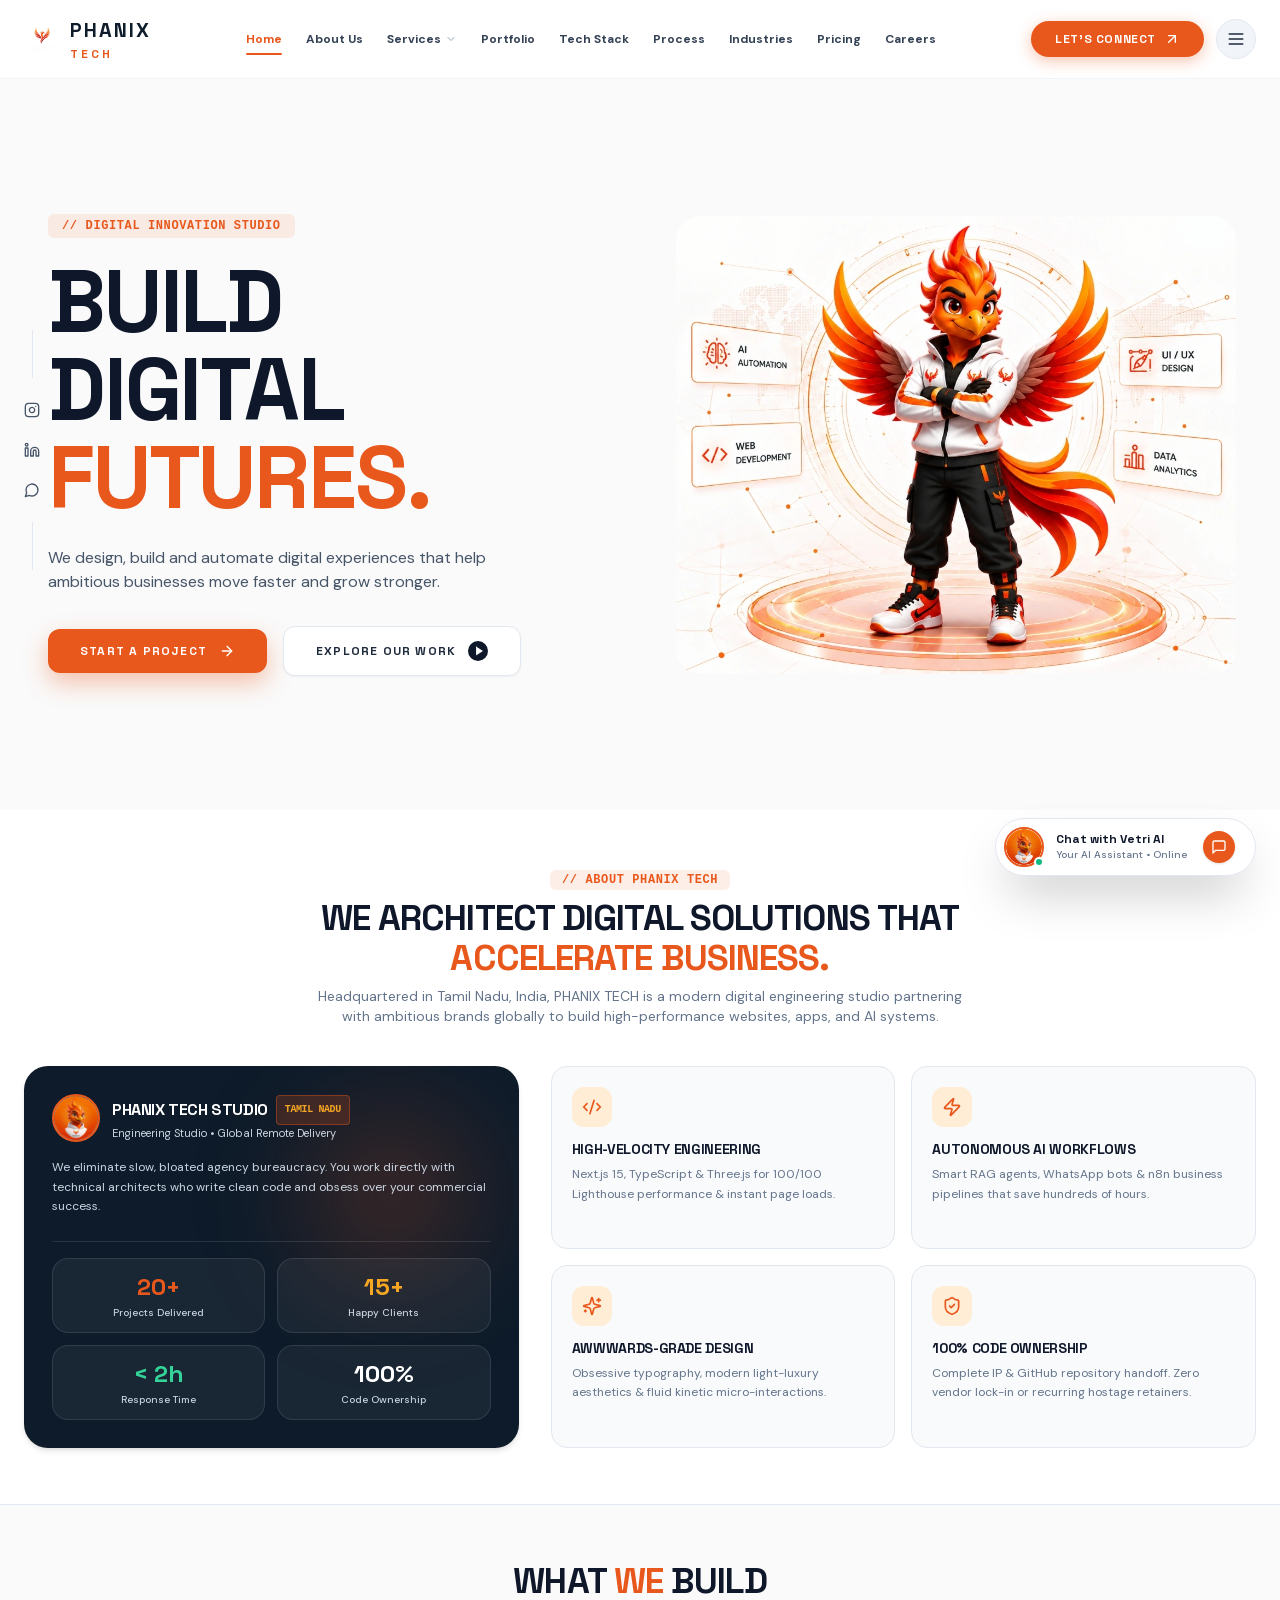
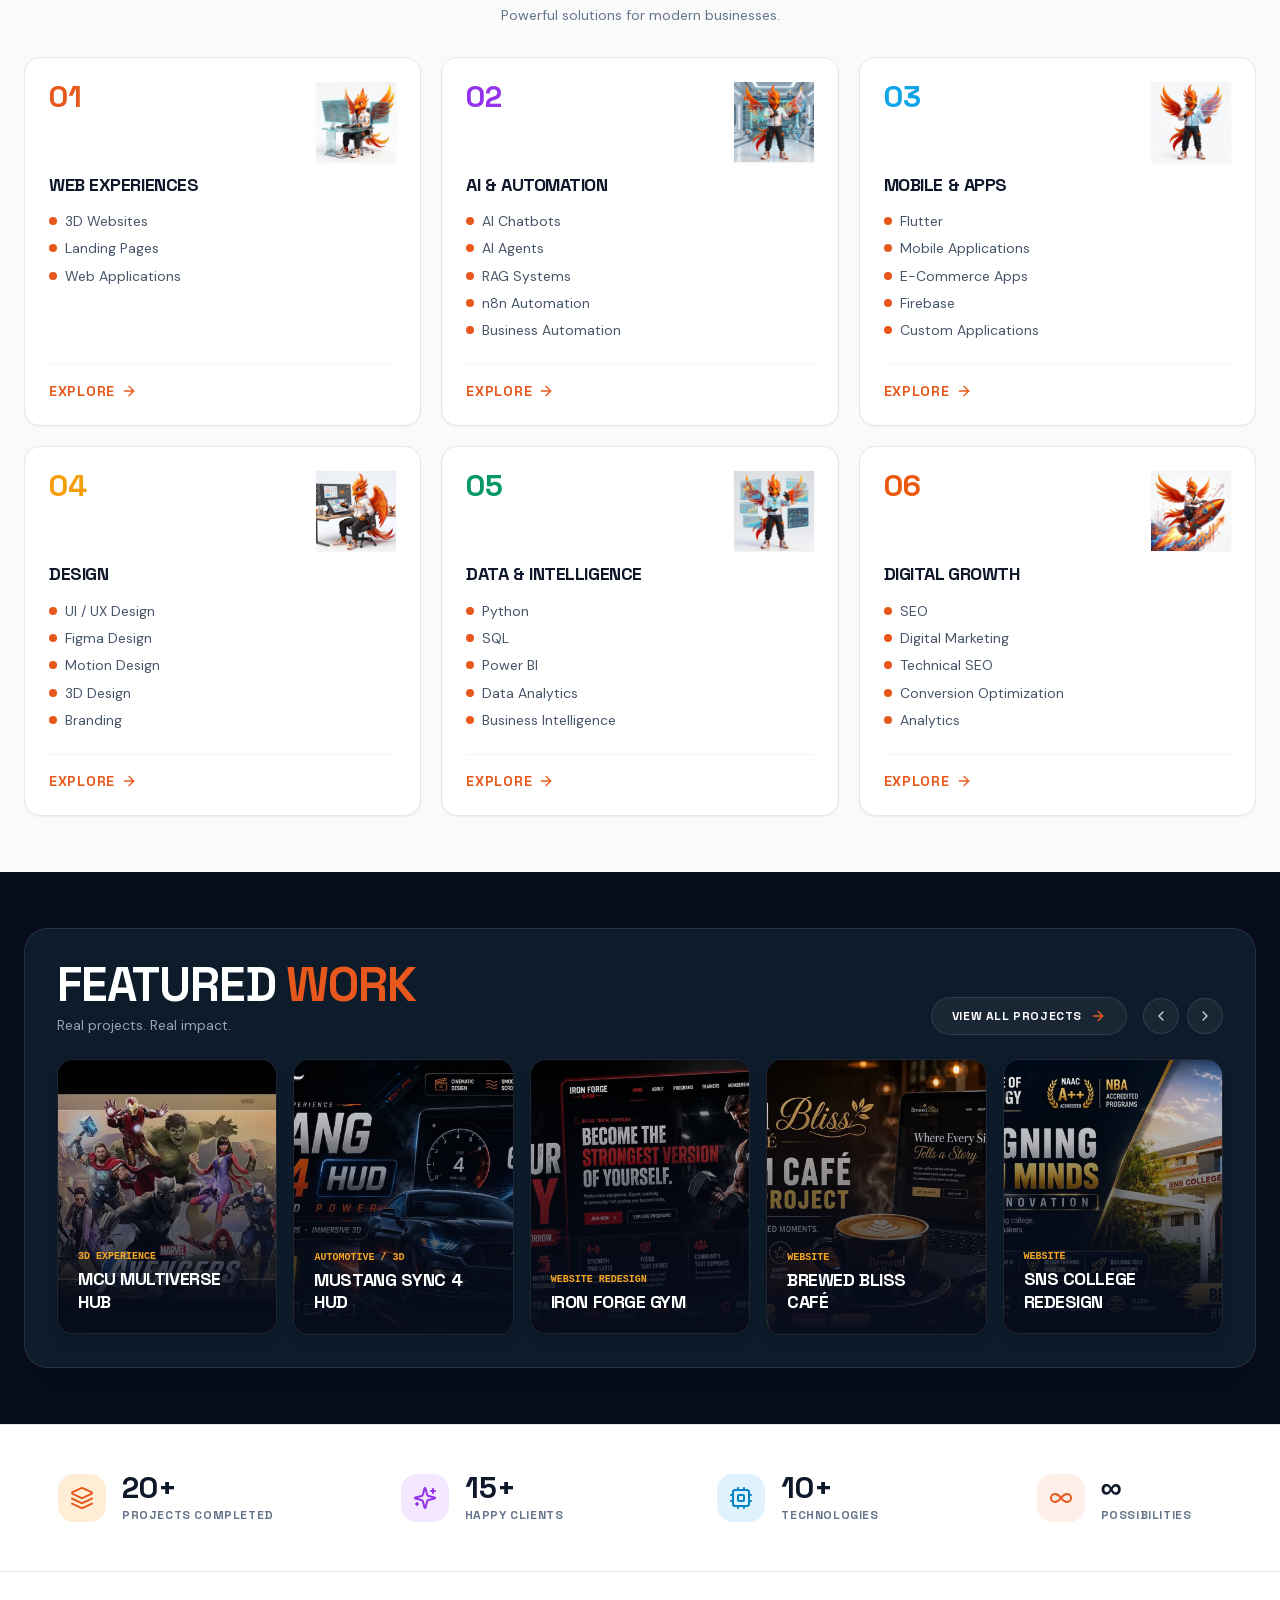
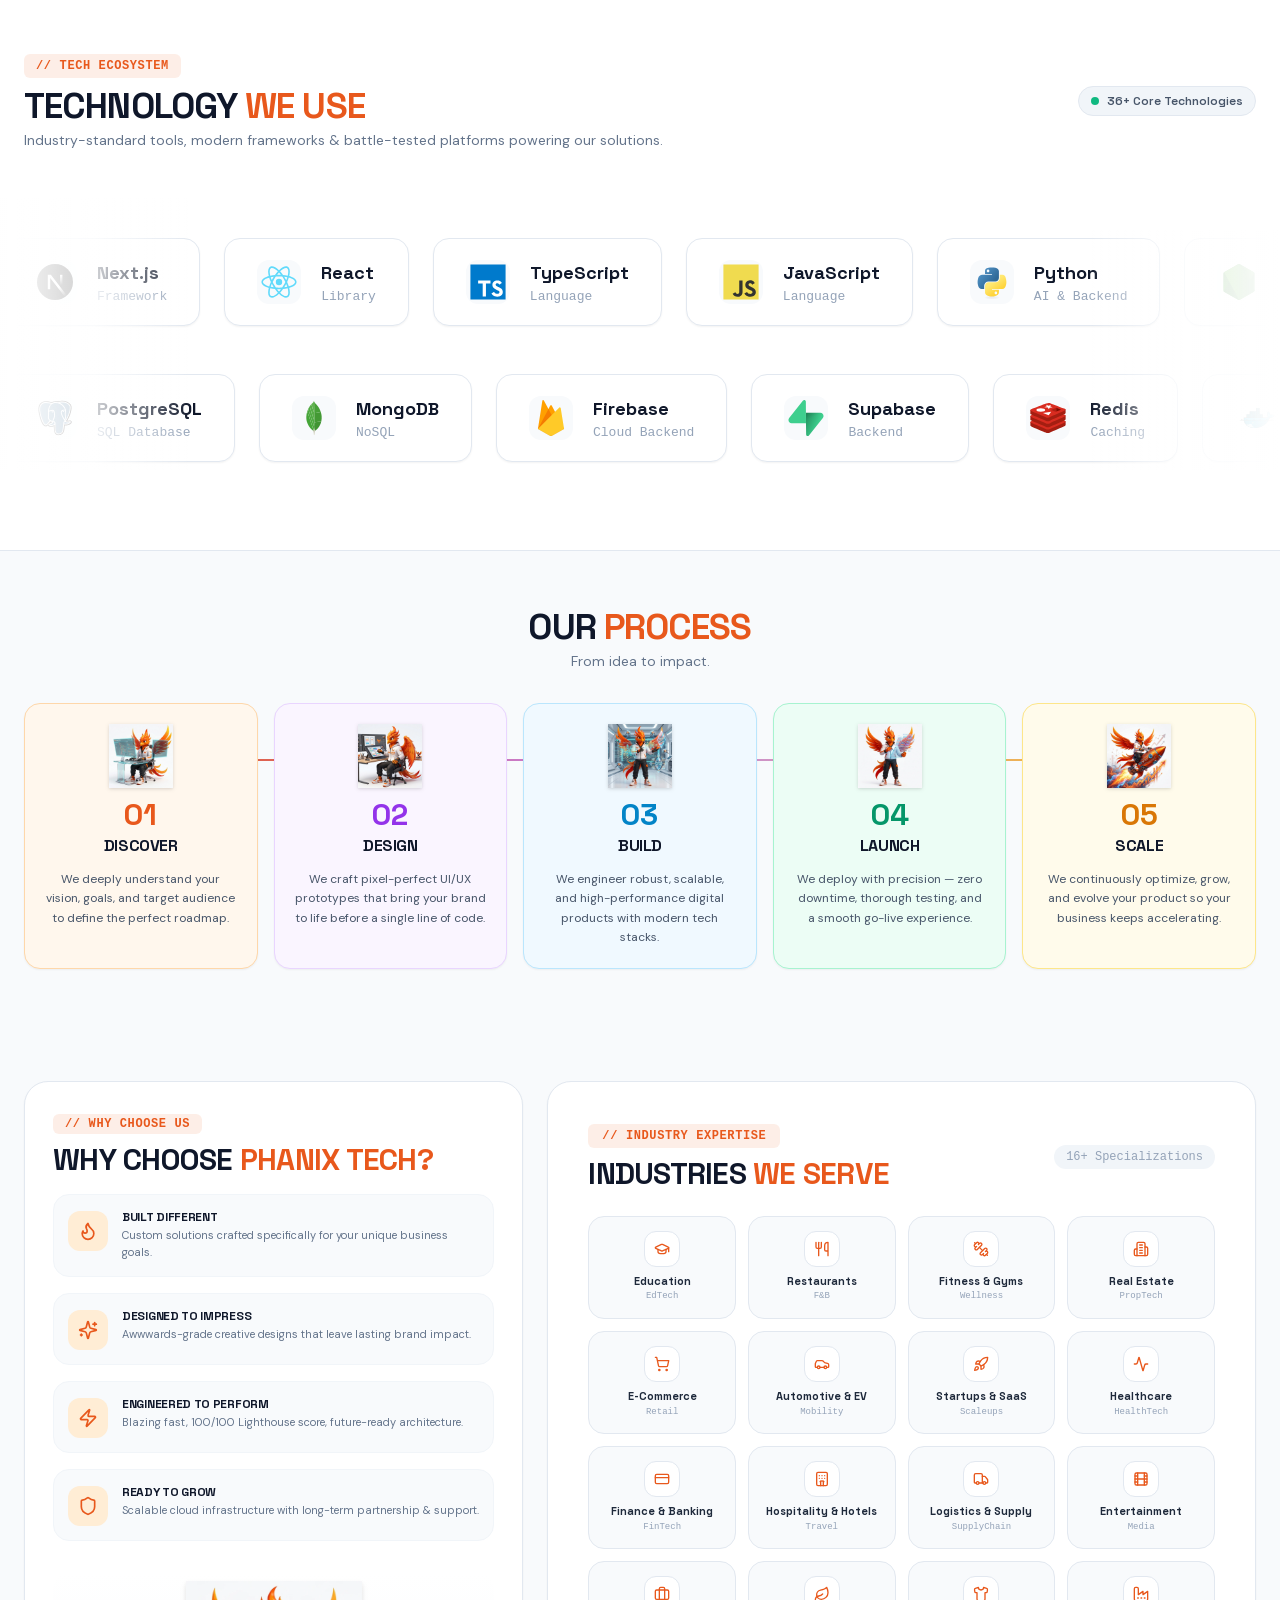
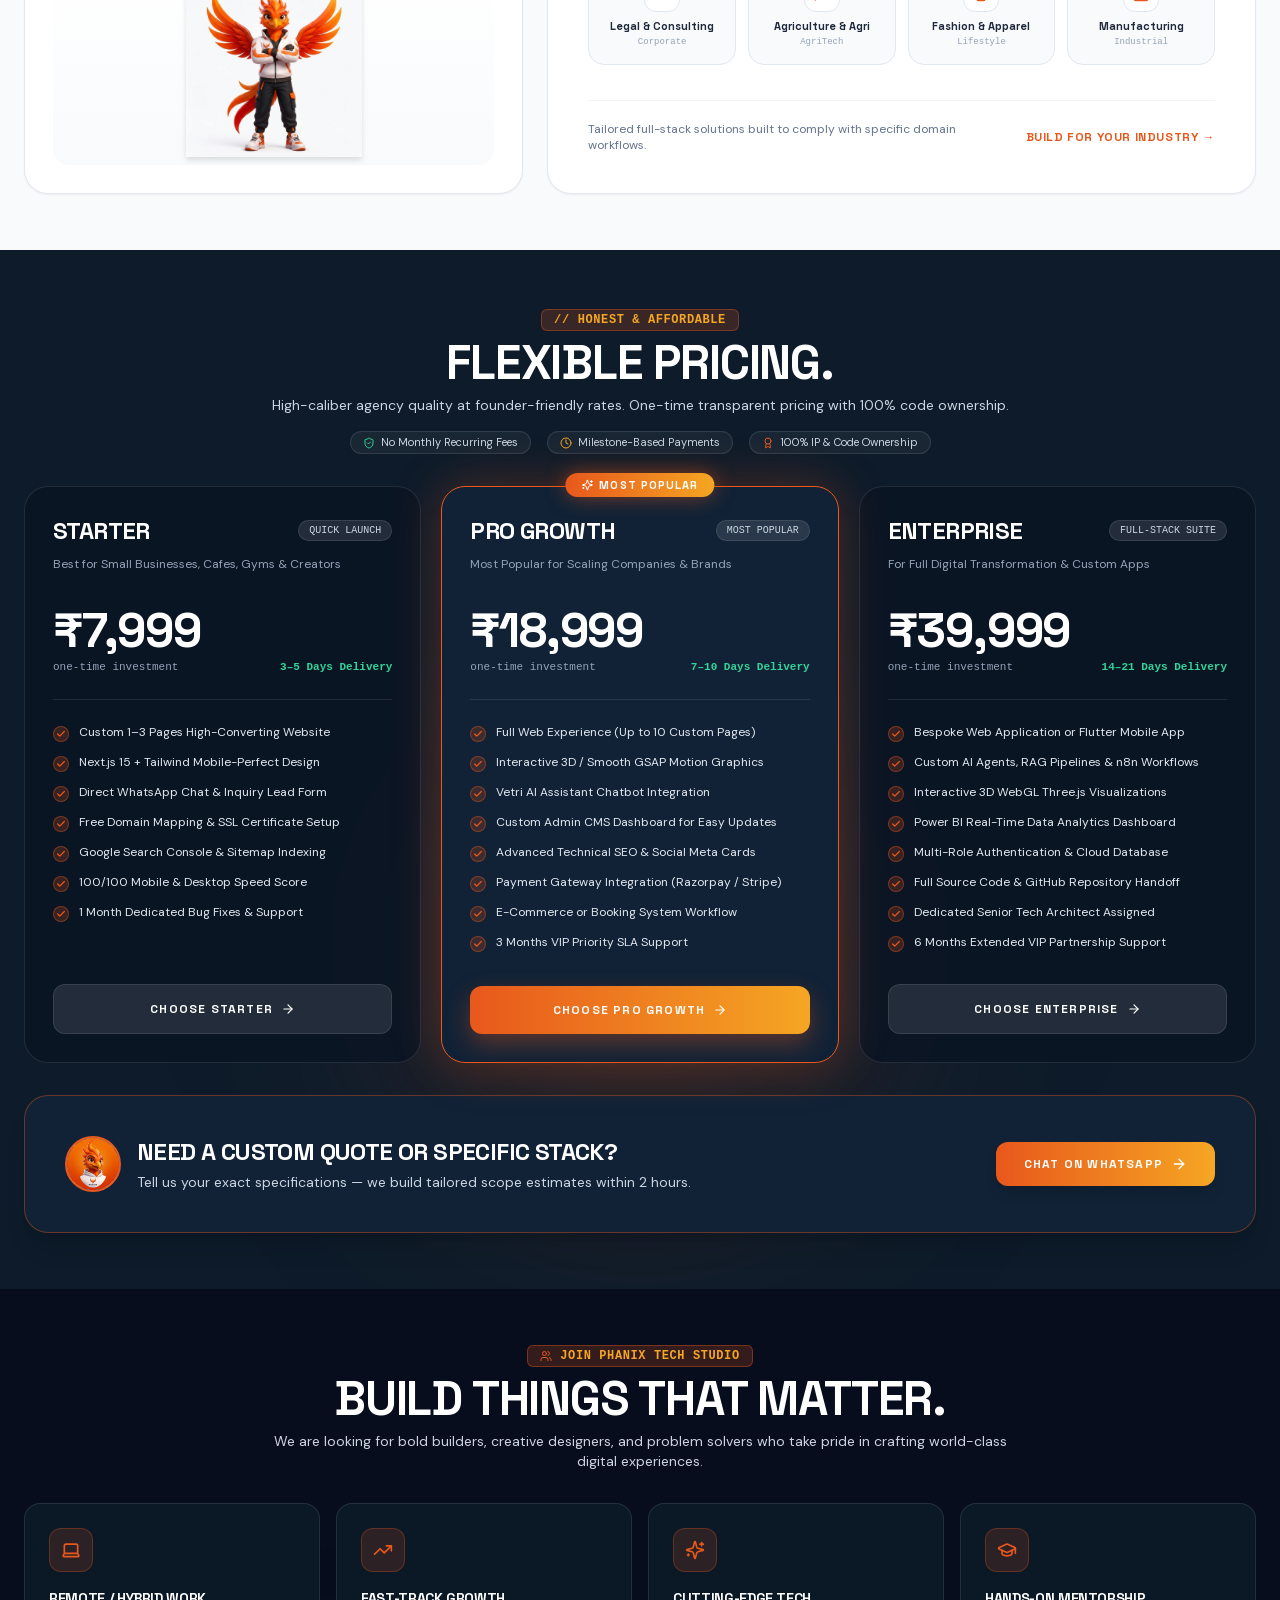
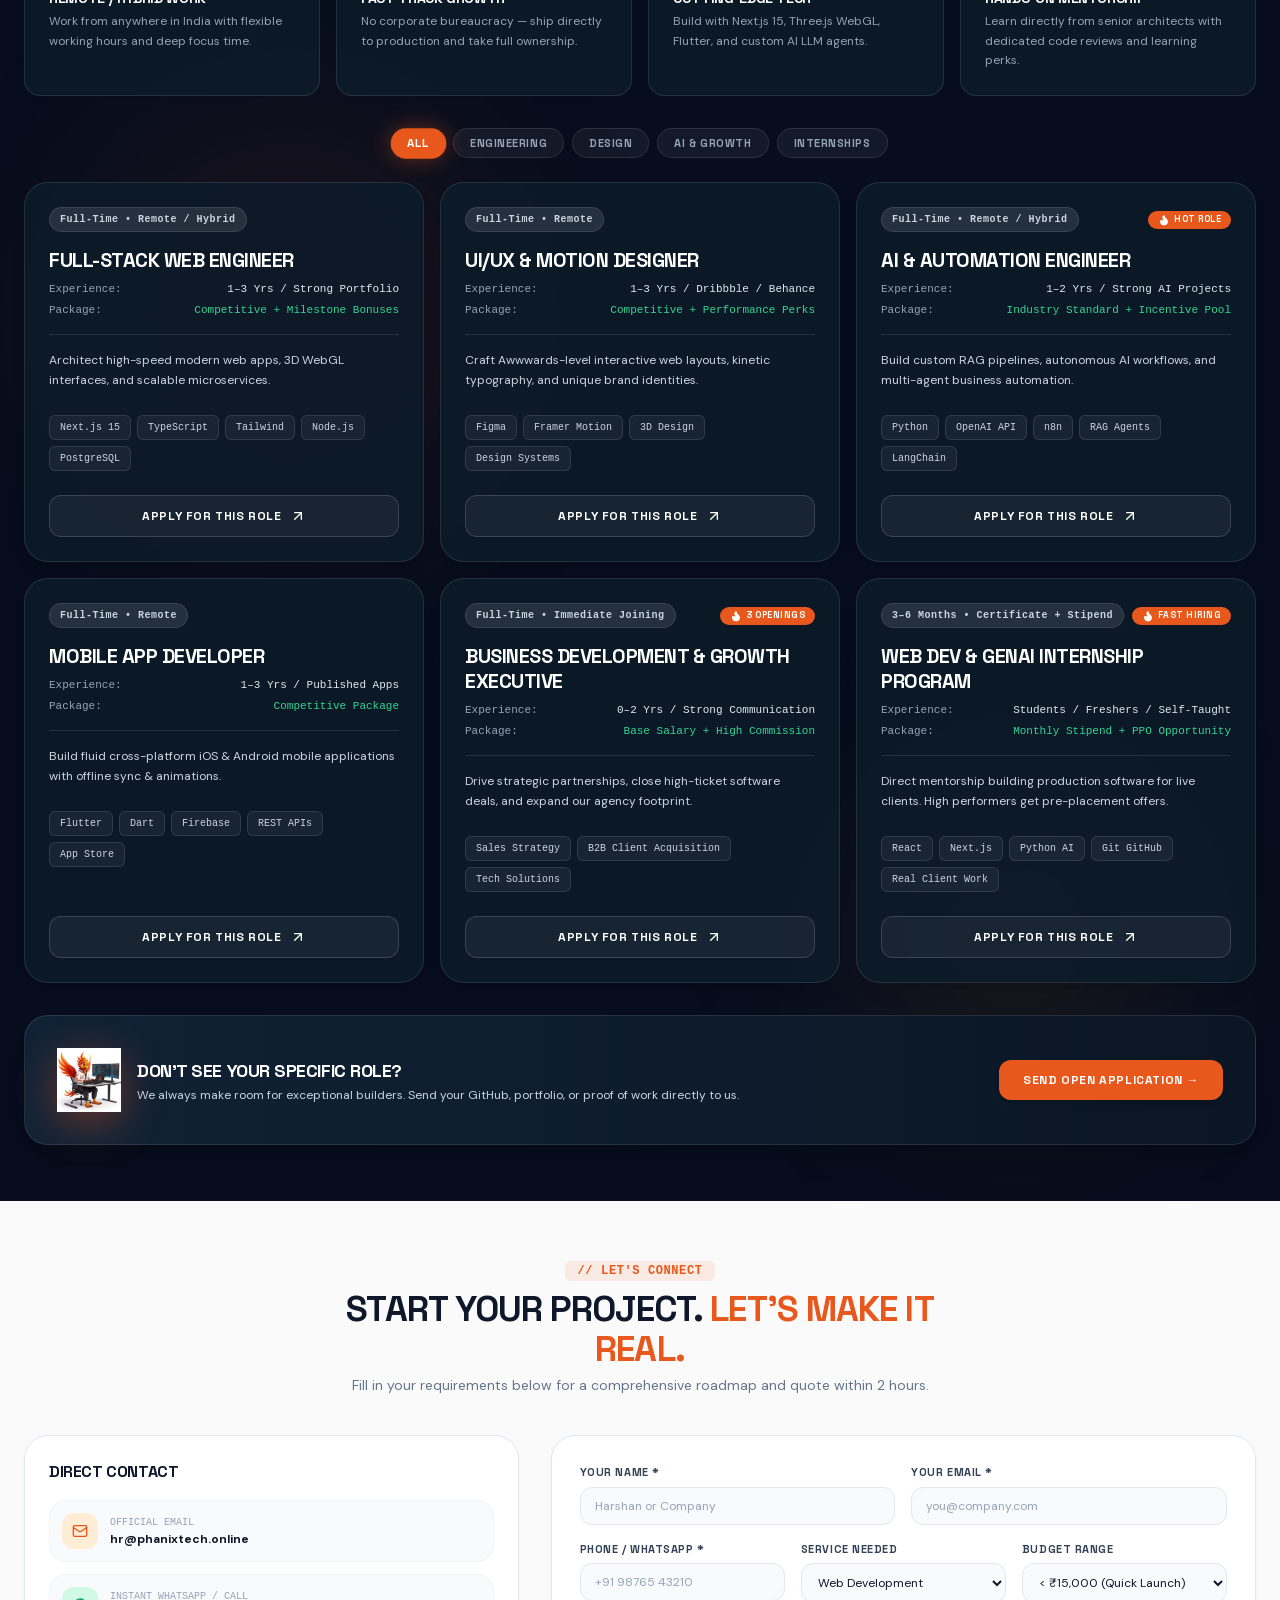
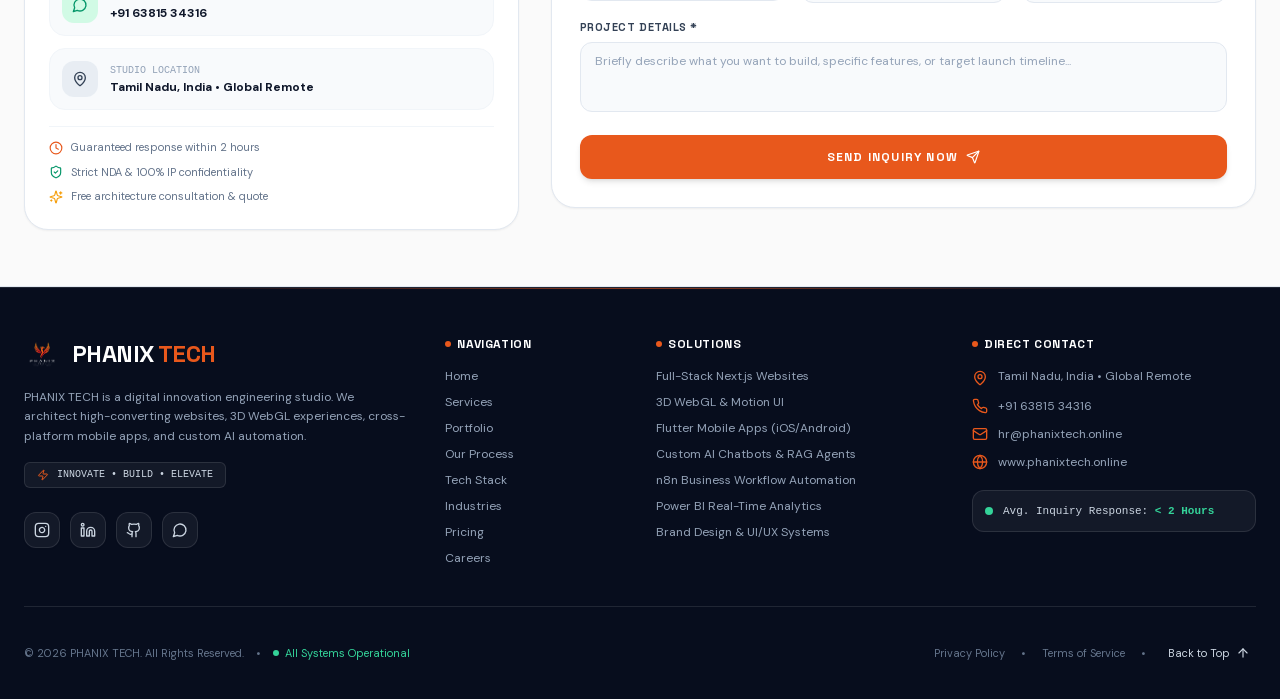
==== commit efb6623a: "Deploy: Update live website with modern Next.js build, Web3Forms, 36+ Techs, and Vetri AI" ====
--- a/index.html
+++ b/index.html
@@ -1,1547 +1 @@
-<!DOCTYPE html>
-<html lang="en">
-<head>
-  <meta charset="UTF-8" />
-  <meta name="viewport" content="width=device-width, initial-scale=1.0" />
-  
-  <!-- Primary SEO Meta Tags -->
-  <title>PHANIX TECH – Web Development, AI Automation &amp; App Studio | Tamil Nadu, India</title>
-  <meta name="title" content="PHANIX TECH – Web Development, AI Automation &amp; App Studio | Tamil Nadu, India" />
-  <meta name="description" content="PHANIX TECH (phanixtech) is a premier full-stack software and technology studio based in Tamil Nadu, India. Custom Website Development, 3D WebGL Sites, AI Chatbots &amp; Mobile Apps." />
-  <meta name="keywords" content="phanixtech, phanix tech, phanix tech website, web development company tamil nadu, ai automation agency, full stack developer portfolio, website design coimbatore, website design tamil nadu, react developers india, three.js 3d website, python ai automation, mobile app development, phanixtech studio" />
-  <meta name="author" content="PHANIX TECH" />
-  <meta name="robots" content="index, follow, max-image-preview:large, max-snippet:-1, max-video-preview:-1" />
-  <meta name="googlebot" content="index, follow" />
-  <meta name="theme-color" content="#0B132A" />
-  <link rel="canonical" href="https://phanixtech.online/" />
-  <link rel="manifest" href="manifest.json" />
-
-  <!-- Favicons & App Icons for Google Search Logo -->
-  <link rel="icon" type="image/png" sizes="32x32" href="logo.png" />
-  <link rel="icon" type="image/png" sizes="16x16" href="logo.png" />
-  <link rel="apple-touch-icon" sizes="180x180" href="logo.png" />
-
-  <!-- GEO Meta Tags (Geographic Location Optimization) -->
-  <meta name="geo.region" content="IN-TN" />
-  <meta name="geo.placename" content="Tamil Nadu, India" />
-  <meta name="geo.position" content="11.1271;78.6569" />
-  <meta name="ICBM" content="11.1271, 78.6569" />
-
-  <!-- Open Graph / Facebook / WhatsApp (SXO Social Preview Optimization) -->
-  <meta property="og:type" content="website" />
-  <meta property="og:url" content="https://phanixtech.online/" />
-  <meta property="og:site_name" content="PHANIX TECH" />
-  <meta property="og:title" content="PHANIX TECH – Web Development, AI Automation &amp; App Studio" />
-  <meta property="og:description" content="Tamil Nadu's premier digital studio for high-performance websites, 3D interactive web apps, AI chatbots &amp; mobile applications." />
-  <meta property="og:image" content="logo.png" />
-  <meta property="og:locale" content="en_US" />
-
-  <!-- Twitter Card Meta Tags -->
-  <meta name="twitter:card" content="summary_large_image" />
-  <meta name="twitter:url" content="https://phanixtech.online/" />
-  <meta name="twitter:title" content="PHANIX TECH – Web Development, AI Automation &amp; App Studio" />
-  <meta name="twitter:description" content="High-performance websites, 3D interactive applications, AI automation &amp; mobile apps by PHANIX TECH." />
-  <meta name="twitter:image" content="logo.png" />
-
-  <!-- JSON-LD Structured Data Schemas (SEO + AEO + Google Knowledge Graph & Logo) -->
-  <script type="application/ld+json">
-  {
-    "@context": "https://schema.org",
-    "@graph": [
-      {
-        "@type": "Organization",
-        "@id": "https://phanixtech.online/#organization",
-        "name": "PHANIX TECH",
-        "alternateName": ["phanixtech", "Phanix Tech Studio", "PhanixTech"],
-        "url": "https://phanixtech.online/",
-        "logo": {
-          "@type": "ImageObject",
-          "url": "https://phanixtech.online/logo.png",
-          "width": 512,
-          "height": 512
-        },
-        "image": "https://phanixtech.online/logo.png",
-        "description": "PHANIX TECH is a full-stack digital development and AI automation studio based in Tamil Nadu, India.",
-        "telephone": "+916381534316",
-        "email": "phanixtech@gmail.com",
-        "address": {
-          "@type": "PostalAddress",
-          "addressRegion": "Tamil Nadu",
-          "addressCountry": "IN"
-        },
-        "sameAs": [
-          "https://instagram.com/phanix_tech",
-          "http://www.linkedin.com/in/phanix-tech",
-          "https://github.com/phanixtech",
-          "https://wa.me/916381534316"
-        ]
-      },
-      {
-        "@type": "LocalBusiness",
-        "@id": "https://phanixtech.online/#localbusiness",
-        "name": "PHANIX TECH",
-        "url": "https://phanixtech.online/",
-        "logo": "https://phanixtech.online/logo.png",
-        "image": "https://phanixtech.online/logo.png",
-        "telephone": "+916381534316",
-        "email": "phanixtech@gmail.com",
-        "priceRange": "₹₹",
-        "address": {
-          "@type": "PostalAddress",
-          "addressRegion": "Tamil Nadu",
-          "addressCountry": "India"
-        },
-        "geo": {
-          "@type": "GeoCoordinates",
-          "latitude": 11.1271,
-          "longitude": 78.6569
-        },
-        "openingHoursSpecification": {
-          "@type": "OpeningHoursSpecification",
-          "dayOfWeek": ["Monday", "Tuesday", "Wednesday", "Thursday", "Friday", "Saturday"],
-          "opens": "08:00",
-          "closes": "19:00"
-        }
-      },
-      {
-        "@type": "WebSite",
-        "@id": "https://phanixtech.online/#website",
-        "url": "https://phanixtech.online/",
-        "name": "PHANIX TECH",
-        "alternateName": "phanixtech",
-        "publisher": {
-          "@id": "https://phanixtech.online/#organization"
-        }
-      },
-      {
-        "@type": "FAQPage",
-        "@id": "https://phanixtech.online/#faq",
-        "mainEntity": [
-          {
-            "@type": "Question",
-            "name": "How long does it take to build a website with PHANIX TECH?",
-            "acceptedAnswer": {
-              "@type": "Answer",
-              "text": "It usually takes between 1 to 3 weeks depending on the complexity, features, and custom requirements of the project. Urgent 48-hour delivery options are also available for landing pages."
-            }
-          },
-          {
-            "@type": "Question",
-            "name": "Do you offer ongoing support & maintenance?",
-            "acceptedAnswer": {
-              "@type": "Answer",
-              "text": "Yes! We provide continuous technical maintenance, security updates, bug fixes, and feature upgrades to ensure your web products remain high-performing."
-            }
-          },
-          {
-            "@type": "Question",
-            "name": "What services does PHANIX TECH provide?",
-            "acceptedAnswer": {
-              "@type": "Answer",
-              "text": "PHANIX TECH specializes in Full-Stack Web Development, 3D WebGL Applications, AI Workflows & Chatbots, Mobile App Development (iOS & Android), UI/UX Design, and Student Internship Programs."
-            }
-          }
-        ]
-      }
-    ]
-  }
-  </script>
-
-  
-  <!-- Preconnect & Preload for 100 Performance -->
-  <link rel="preconnect" href="https://fonts.googleapis.com" />
-  <link rel="preconnect" href="https://fonts.gstatic.com" crossorigin />
-  <link rel="preload" href="logo.png" as="image" type="image/png" />
-  <link rel="preload" href="hero_team.jpg" as="image" type="image/jpeg" />
-  <link rel="stylesheet" href="https://fonts.googleapis.com/css2?family=Outfit:wght@400;500;600;700;800;900&family=Plus+Jakarta+Sans:wght@400;500;600;700;800&display=swap" />
-  <link rel="stylesheet" href="https://cdnjs.cloudflare.com/ajax/libs/font-awesome/6.5.0/css/all.min.css" media="print" onload="this.media='all'" />
-  <noscript><link rel="stylesheet" href="https://cdnjs.cloudflare.com/ajax/libs/font-awesome/6.5.0/css/all.min.css" /></noscript>
-
-  <!-- Stylesheet -->
-  <link rel="stylesheet" href="styles.css" />
-</head>
-<body>
-
-  <!-- ==========================================
-       1. TOP ANNOUNCEMENT BAR
-       ========================================== -->
-  <div class="top-bar">
-    <div class="container top-bar-inner">
-      <div class="top-bar-info">
-        <div class="top-bar-item">
-          <i class="fa-solid fa-phone"></i>
-          <span>Need Help? <a href="tel:+916381534316" style="font-weight:700; color:var(--navy);">+91 6381534316</a></span>
-        </div>
-        <div class="top-bar-item">
-          <i class="fa-regular fa-clock"></i>
-          <span>We are open: Mon - Sat 8:00 AM - 7:00 PM</span>
-        </div>
-      </div>
-      <div class="top-bar-links">
-        <a href="mailto:phanixtech@gmail.com"><i class="fa-regular fa-envelope"></i> phanixtech@gmail.com</a>
-        <a href="https://instagram.com/phanix_tech" target="_blank" rel="noopener noreferrer" aria-label="PHANIX TECH Instagram Profile"><i class="fa-brands fa-instagram"></i></a>
-        <a href="http://www.linkedin.com/in/phanix-tech" target="_blank" rel="noopener noreferrer" aria-label="PHANIX TECH LinkedIn Profile"><i class="fa-brands fa-linkedin"></i></a>
-        <a href="https://github.com/phanixtech" target="_blank" rel="noopener noreferrer" aria-label="PHANIX TECH GitHub Repository"><i class="fa-brands fa-github"></i></a>
-      </div>
-    </div>
-  </div>
-
-  <!-- ==========================================
-       2. MAIN NAVIGATION HEADER
-       ========================================== -->
-  <header class="main-header">
-    <div class="container nav-container">
-      <a href="#hero" class="nav-brand">
-        <img src="logo.png" alt="PHANIX TECH Logo" width="160" height="40" decoding="async" />
-        <span>PHANIX TECH</span>
-      </a>
-
-      <nav class="nav-menu" aria-label="Main Navigation">
-        <a href="#hero" class="active">Home</a>
-        <a href="#about">About</a>
-        <a href="#services">Services</a>
-        <a href="#portfolio">Portfolio</a>
-        <a href="#tech-stack">Tech Stack</a>
-        <a href="#process">Process</a>
-        <a href="#industries">Industries</a>
-        <a href="#pricing">Pricing</a>
-        <a href="#careers">Careers</a>
-        <a href="#faq">FAQ</a>
-        <a href="#contact">Contact</a>
-      </nav>
-
-      <div style="display:flex; align-items:center; gap:16px;">
-        <a href="#contact" class="btn-lime">Get A Quote</a>
-        <button class="hamburger-btn" id="hamburgerBtn" aria-label="Toggle Mobile Navigation">
-          <i class="fa-solid fa-bars"></i>
-        </button>
-      </div>
-    </div>
-  </header>
-
-  <!-- Mobile Drawer Navigation -->
-  <div class="mobile-nav" id="mobileNav" aria-label="Mobile Navigation">
-    <a href="#hero">Home</a>
-    <a href="#about">About</a>
-    <a href="#services">Services</a>
-    <a href="#portfolio">Portfolio</a>
-    <a href="#tech-stack">Tech Stack</a>
-    <a href="#process">Process</a>
-    <a href="#industries">Industries</a>
-    <a href="#pricing">Pricing</a>
-    <a href="#careers">Careers</a>
-    <a href="#faq">FAQ</a>
-    <a href="#contact">Contact</a>
-    <a href="#contact" class="btn-lime" style="justify-content:center; margin-top:12px;">Get A Quote</a>
-  </div>
-
-  <main>
-  <!-- ==========================================
-       3. HERO SECTION (DARK NAVY WITH CURVED BOTTOM)
-       ========================================== -->
-  <section class="hero-section" id="hero">
-    <div class="container hero-grid">
-      <div class="hero-content">
-        <span class="section-tag light">TAMIL NADU'S PREMIUM TECH STUDIO</span>
-        <h1>We Build Digital Experiences That Drive Growth.</h1>
-        <p>Strategic web solutions, AI automation, and custom software for startups, businesses, and brands ready to scale in the digital world.</p>
-        <div class="hero-actions">
-          <a href="#services" class="btn-lime"><i class="fa-solid fa-rocket"></i> Explore Services</a>
-          <a href="#portfolio" class="btn-outline-white"><i class="fa-solid fa-briefcase"></i> View Our Work</a>
-          <a href="https://wa.me/916381534316" target="_blank" rel="noopener noreferrer" class="video-play-btn" aria-label="Play Intro Video or Contact Us" aria-label="Watch Demo / Contact">
-            <i class="fa-solid fa-play"></i>
-          </a>
-        </div>
-      </div>
-
-      <div class="hero-image-wrapper">
-        <div class="hero-img-box">
-          <img src="hero_team.jpg" alt="PHANIX TECH Team at Work" width="800" height="800" fetchpriority="high" decoding="async" />
-        </div>
-        <div class="hero-badge-floating">
-          <div class="hero-badge-icon">
-            <i class="fa-solid fa-circle-check"></i>
-          </div>
-          <div class="hero-badge-text">
-            <strong>20+</strong>
-            <span>Projects Delivered</span>
-          </div>
-        </div>
-      </div>
-    </div>
-  </section>
-
-  <!-- ==========================================
-       4. TRUSTED BY LOGOS BAR
-       ========================================== -->
-  <div class="trusted-bar">
-    <div class="container">
-      <div class="trusted-label">TRUSTED BY LEADING BRANDS & STARTUPS</div>
-      <div class="trusted-logos">
-        <div class="trusted-logo-item"><i class="fa-brands fa-slack"></i> slack</div>
-        <div class="trusted-logo-item"><i class="fa-brands fa-google"></i> Google</div>
-        <div class="trusted-logo-item"><i class="fa-brands fa-airbnb"></i> airbnb</div>
-        <div class="trusted-logo-item"><i class="fa-brands fa-hubspot"></i> HubSpot</div>
-        <div class="trusted-logo-item"><i class="fa-brands fa-microsoft"></i> Microsoft</div>
-        <div class="trusted-logo-item"><i class="fa-brands fa-figma"></i> Figma</div>
-      </div>
-    </div>
-  </div>
-
-  <!-- ==========================================
-       5. FEATURED 3 SERVICES CARDS ROW
-       ========================================== -->
-  <section class="featured-services-section">
-    <div class="container">
-      <div class="featured-cards-grid">
-        
-        <!-- Card 1 (White) -->
-        <div class="featured-card">
-          <div class="featured-card-icon">
-            <i class="fa-solid fa-pen-ruler"></i>
-          </div>
-          <h3>Web Design</h3>
-          <p>Modern, responsive websites that represent your brand beautifully with user-centric visual aesthetics.</p>
-          <a href="#services" class="featured-card-link">Learn More <i class="fa-solid fa-arrow-right"></i></a>
-        </div>
-
-        <!-- Card 2 (Vibrant Lime Green Highlight Card) -->
-        <div class="featured-card highlight">
-          <div class="featured-card-icon">
-            <i class="fa-solid fa-code"></i>
-          </div>
-          <h3>Web Development</h3>
-          <p>High-performance web applications built with the latest technologies, clean architecture, and speed.</p>
-          <a href="#services" class="featured-card-link">Learn More <i class="fa-solid fa-arrow-right"></i></a>
-        </div>
-
-        <!-- Card 3 (White) -->
-        <div class="featured-card">
-          <div class="featured-card-icon">
-            <i class="fa-solid fa-bullhorn"></i>
-          </div>
-          <h3>Digital Marketing & AI</h3>
-          <p>Data-driven marketing strategies, SEO optimization, and AI automation to boost leads and conversions.</p>
-          <a href="#services" class="featured-card-link">Learn More <i class="fa-solid fa-arrow-right"></i></a>
-        </div>
-
-      </div>
-    </div>
-  </section>
-
-  <!-- ==========================================
-       6. ABOUT US SECTION ("Creative Solutions. Measurable Results.")
-       ========================================== -->
-  <section class="about-section" id="about">
-    <div class="container about-grid">
-      <div class="about-image-side">
-        <div class="about-img-frame">
-          <img src="about_workspace.jpg" alt="PHANIX TECH Workspace Studio" width="800" height="800" loading="lazy" decoding="async" />
-        </div>
-        <div class="about-floating-badge">
-          <span>20+ Projects Completed</span>
-        </div>
-      </div>
-
-      <div class="about-content-side">
-        <span class="section-tag">ABOUT US</span>
-        <h2>Creative Solutions. Measurable Results.</h2>
-        <p>PHANIX TECH is a team of designers, developers, and tech strategists based in Tamil Nadu, India. We love solving complex problems and building digital experiences that make a real, lasting impact for businesses everywhere.</p>
-        
-        <div class="about-checklist">
-          <div class="about-check-item">
-            <i class="fa-solid fa-check"></i>
-            <span>Custom Design</span>
-          </div>
-          <div class="about-check-item">
-            <i class="fa-solid fa-check"></i>
-            <span>Clean Code</span>
-          </div>
-          <div class="about-check-item">
-            <i class="fa-solid fa-check"></i>
-            <span>On-Time Delivery</span>
-          </div>
-          <div class="about-check-item">
-            <i class="fa-solid fa-check"></i>
-            <span>Dedicated Support</span>
-          </div>
-        </div>
-
-        <a href="#contact" class="btn-lime">Learn More About Us</a>
-      </div>
-    </div>
-  </section>
-
-  <!-- ==========================================
-       7. SERVICES GRID ("Everything You Need Under One Roof") [DARK NAVY]
-       ========================================== -->
-  <section class="services-section" id="services">
-    <div class="container">
-      <div style="text-align: center;">
-        <span class="section-tag light">OUR SERVICES</span>
-        <h2 class="section-title" style="color:var(--bg-white);">Everything You Need Under One Roof</h2>
-        <p class="section-subtitle" style="color:rgba(255,255,255,0.7);">Comprehensive end-to-end digital solutions designed to grow your business.</p>
-      </div>
-
-      <div class="services-grid">
-        <div class="service-card-white">
-          <div class="service-card-icon"><i class="fa-solid fa-layer-group"></i></div>
-          <h3>UI/UX Design</h3>
-          <p>User-centered designs that enhance usability, visually captivate users, and maximize engagement.</p>
-        </div>
-
-        <div class="service-card-white">
-          <div class="service-card-icon"><i class="fa-solid fa-laptop-code"></i></div>
-          <h3>Web Development</h3>
-          <p>Scalable, high-performance websites and web applications built with modern frontend frameworks.</p>
-        </div>
-
-        <div class="service-card-white">
-          <div class="service-card-icon"><i class="fa-solid fa-cart-shopping"></i></div>
-          <h3>E-Commerce & Apps</h3>
-          <p>Secure, fast online stores and native mobile applications that turn visitors into loyal customers.</p>
-        </div>
-
-        <div class="service-card-white">
-          <div class="service-card-icon"><i class="fa-solid fa-robot"></i></div>
-          <h3>AI & SEO Automation</h3>
-          <p>Automated business workflows, intelligent chatbots, and search engine optimization for top rankings.</p>
-        </div>
-      </div>
-
-      <div class="services-center-cta">
-        <a href="#contact" class="btn-lime">View All Services</a>
-      </div>
-    </div>
-  </section>
-
-  <!-- ==========================================
-       8. PORTFOLIO SECTION ("Work We're Proud Of") - FROM FULL STACK DEVELOPER PORTFOLIO
-       ========================================== -->
-  <section class="portfolio-section" id="portfolio">
-    <div class="container">
-      <div style="text-align: center;">
-        <span class="section-tag">OUR PORTFOLIO</span>
-        <h2 class="section-title">Work We're Proud Of</h2>
-        <p class="section-subtitle">Explore live full-stack projects, 3D web applications, client solutions, and platforms engineered by PHANIX TECH.</p>
-      </div>
-
-      <!-- Filter Tabs -->
-      <div class="portfolio-tabs">
-        <button class="port-tab active" data-filter="all">All Projects</button>
-        <button class="port-tab" data-filter="web">Web Apps</button>
-        <button class="port-tab" data-filter="3d">3D &amp; Motion</button>
-        <button class="port-tab" data-filter="client">Client &amp; Dining</button>
-      </div>
-
-      <!-- Portfolio Grid -->
-      <div class="portfolio-grid">
-        
-        <!-- Project 1: MCU Multiverse Hub -->
-        <div class="portfolio-card" data-category="web">
-          <div class="portfolio-thumb">
-            <img src="project_thumbiline/mcu.webp" width="800" height="450" loading="lazy" decoding="async" alt="MCU Multiverse Hub" />
-          </div>
-          <div class="portfolio-content">
-            <div class="portfolio-tag">Interactive Platform</div>
-            <h3 class="portfolio-title">MCU Multiverse Hub 🌐</h3>
-            <div style="font-size:0.78rem; font-weight:700; color:var(--text-muted); margin-bottom:8px;">Canvas API • JSON Architecture • CSS3</div>
-            <p class="portfolio-desc">Interactive hub covering 14 superhero franchises with a particle engine, video stage, and live movie search.</p>
-            <a href="https://mcuuniverse.netlify.app/" target="_blank" rel="noopener noreferrer" class="portfolio-link" aria-label="View Live Demo for MCU Multiverse Hub">View Live Demo <i class="fa-solid fa-arrow-up-right-from-square"></i></a>
-          </div>
-        </div>
-
-        <!-- Project 2: Thalapathy 3D Experience -->
-        <div class="portfolio-card" data-category="3d">
-          <div class="portfolio-thumb">
-            <img src="project_thumbiline/thalapathy.webp" width="800" height="450" loading="lazy" decoding="async" alt="Thalapathy Cinematic 3D Experience" />
-          </div>
-          <div class="portfolio-content">
-            <div class="portfolio-tag">3D &amp; Motion</div>
-            <h3 class="portfolio-title">Thalapathy — Cinematic 3D 🎬</h3>
-            <div style="font-size:0.78rem; font-weight:700; color:var(--text-muted); margin-bottom:8px;">GSAP • ScrollTrigger • Lenis • Three.js</div>
-            <p class="portfolio-desc">Fullscreen, scroll-driven cinematic site combining 3D visuals and scroll-linked animation for motion-picture grade experience.</p>
-            <a href="https://thalapathyworld69.netlify.app/" target="_blank" rel="noopener noreferrer" class="portfolio-link" aria-label="View Live Demo for Thalapathy Cinematic 3D">View Live Demo <i class="fa-solid fa-arrow-up-right-from-square"></i></a>
-          </div>
-        </div>
-
-        <!-- Project 3: SNS College Redesign -->
-        <div class="portfolio-card" data-category="client">
-          <div class="portfolio-thumb">
-            <img src="project_thumbiline/sns.webp" width="800" height="450" loading="lazy" decoding="async" alt="SNS College Website Redesign" />
-          </div>
-          <div class="portfolio-content">
-            <div class="portfolio-tag">Client &amp; Technical SEO</div>
-            <h3 class="portfolio-title">SNS College Website Redesign 🎓</h3>
-            <div style="font-size:0.78rem; font-weight:700; color:var(--text-muted); margin-bottom:8px;">GSAP • Three.js • Technical SEO</div>
-            <p class="portfolio-desc">Flagship website redesign for a NAAC A++ engineering college with SEO-optimized structure for admissions discovery.</p>
-            <a href="https://snsct.netlify.app/" target="_blank" rel="noopener noreferrer" class="portfolio-link" aria-label="View Live Demo for SNS College Website">View Live Demo <i class="fa-solid fa-arrow-up-right-from-square"></i></a>
-          </div>
-        </div>
-
-        <!-- Project 4: Iron Forge Gym -->
-        <div class="portfolio-card" data-category="web">
-          <div class="portfolio-thumb">
-            <img src="project_thumbiline/ironforge.webp" width="800" height="450" loading="lazy" decoding="async" alt="Iron Forge Gym" />
-          </div>
-          <div class="portfolio-content">
-            <div class="portfolio-tag">Fitness Platform</div>
-            <h3 class="portfolio-title">Iron Forge Gym 💪</h3>
-            <div style="font-size:0.78rem; font-weight:700; color:var(--text-muted); margin-bottom:8px;">HTML5 • CSS3 • JavaScript</div>
-            <p class="portfolio-desc">Gym website with a BMI calculator, pricing toggle, class schedule tabs, testimonials carousel, and class-booking flow.</p>
-            <a href="https://ironforgegym12.netlify.app/" target="_blank" rel="noopener noreferrer" class="portfolio-link" aria-label="View Live Demo for Iron Forge Gym">View Live Demo <i class="fa-solid fa-arrow-up-right-from-square"></i></a>
-          </div>
-        </div>
-
-        <!-- Project 5: Seb's Pastry -->
-        <div class="portfolio-card" data-category="client">
-          <div class="portfolio-thumb">
-            <img src="project_thumbiline/sebs.webp" width="800" height="450" loading="lazy" decoding="async" alt="Seb's Pastry Bakery" />
-          </div>
-          <div class="portfolio-content">
-            <div class="portfolio-tag">Live Bakery &amp; Ordering</div>
-            <h3 class="portfolio-title">Seb's Pastry 🥐</h3>
-            <div style="font-size:0.78rem; font-weight:700; color:var(--text-muted); margin-bottom:8px;">WhatsApp API • Custom JS</div>
-            <p class="portfolio-desc">Live bakery site with one-click WhatsApp ordering and a quick order builder that auto-generates a formatted order message.</p>
-            <a href="https://sebspastry.netlify.app/" target="_blank" rel="noopener noreferrer" class="portfolio-link" aria-label="View Live Demo for Seb's Pastry Bakery">View Live Demo <i class="fa-solid fa-arrow-up-right-from-square"></i></a>
-          </div>
-        </div>
-
-        <!-- Project 6: Aureum Estates -->
-        <div class="portfolio-card" data-category="3d">
-          <div class="portfolio-thumb">
-            <img src="project_thumbiline/aureum.webp" width="800" height="450" loading="lazy" decoding="async" alt="Aureum Estates Luxury Architecture" />
-          </div>
-          <div class="portfolio-content">
-            <div class="portfolio-tag">Luxury Real Estate</div>
-            <h3 class="portfolio-title">Aureum Estates — Architecture 🏛️</h3>
-            <div style="font-size:0.78rem; font-weight:700; color:var(--text-muted); margin-bottom:8px;">Three.js • GSAP • WebGL • CSS3</div>
-            <p class="portfolio-desc">Immersive architectural platform for private residences with cinematic lighting, luxury portfolio galleries, and 3D viewing.</p>
-            <a href="https://aureumestates.netlify.app/" target="_blank" rel="noopener noreferrer" class="portfolio-link" aria-label="View Live Demo for Aureum Estates Luxury Architecture">View Live Demo <i class="fa-solid fa-arrow-up-right-from-square"></i></a>
-          </div>
-        </div>
-
-        <!-- Project 7: Brewed Bliss Café -->
-        <div class="portfolio-card" data-category="client">
-          <div class="portfolio-thumb">
-            <img src="project_thumbiline/brewed.webp" width="800" height="450" loading="lazy" decoding="async" alt="Brewed Bliss Café" />
-          </div>
-          <div class="portfolio-content">
-            <div class="portfolio-tag">Restaurant Site</div>
-            <h3 class="portfolio-title">Brewed Bliss Café ☕</h3>
-            <div style="font-size:0.78rem; font-weight:700; color:var(--text-muted); margin-bottom:8px;">Modular CSS • Lightbox • Parallax</div>
-            <p class="portfolio-desc">6-page responsive café site with filterable gallery, animated stat counters, and working reservation/contact forms.</p>
-            <a href="https://brewedblisscafe.netlify.app/" target="_blank" rel="noopener noreferrer" class="portfolio-link" aria-label="View Live Demo for Brewed Bliss Café">View Live Demo <i class="fa-solid fa-arrow-up-right-from-square"></i></a>
-          </div>
-        </div>
-
-        <!-- Project 8: Ember Open Fire Kitchen -->
-        <div class="portfolio-card" data-category="client">
-          <div class="portfolio-thumb">
-            <img src="project_thumbiline/ember.webp" width="800" height="450" loading="lazy" decoding="async" alt="Ember Open Fire Kitchen" />
-          </div>
-          <div class="portfolio-content">
-            <div class="portfolio-tag">Fine Dining</div>
-            <h3 class="portfolio-title">Ember — Open Fire Kitchen 🔥</h3>
-            <div style="font-size:0.78rem; font-weight:700; color:var(--text-muted); margin-bottom:8px;">HTML5 • CSS3 • JS • Reservation API</div>
-            <p class="portfolio-desc">High-end open fire restaurant experience with dynamic menu builder, table reservation system, and dark fire-glow aesthetic.</p>
-            <a href="https://emberre.netlify.app/" target="_blank" rel="noopener noreferrer" class="portfolio-link" aria-label="View Live Demo for Ember Open Fire Kitchen">View Live Demo <i class="fa-solid fa-arrow-up-right-from-square"></i></a>
-          </div>
-        </div>
-
-        <!-- Project 9: L'Élixir Gourmet Restaurant -->
-        <div class="portfolio-card" data-category="client">
-          <div class="portfolio-thumb">
-            <img src="project_thumbiline/lelixir.webp" width="800" height="450" loading="lazy" decoding="async" alt="L'Élixir Gourmet Restaurant" />
-          </div>
-          <div class="portfolio-content">
-            <div class="portfolio-tag">Michelin Experience</div>
-            <h3 class="portfolio-title">L'Élixir — Gourmet Restaurant 🍷</h3>
-            <div style="font-size:0.78rem; font-weight:700; color:var(--text-muted); margin-bottom:8px;">GSAP • Modular CSS • JavaScript</div>
-            <p class="portfolio-desc">Cinematic UI/UX gourmet dining platform featuring online table booking, Michelin-star menu gallery, and smooth interactions.</p>
-            <a href="https://lelixir-gourmet.netlify.app/" target="_blank" rel="noopener noreferrer" class="portfolio-link" aria-label="View Live Demo for L'Élixir Gourmet Restaurant">View Live Demo <i class="fa-solid fa-arrow-up-right-from-square"></i></a>
-          </div>
-        </div>
-
-        <!-- Project 10: Mustang SYNC 4 HUD 3D -->
-        <div class="portfolio-card" data-category="3d">
-          <div class="portfolio-thumb">
-            <img src="project_thumbiline/mustang.webp" width="800" height="450" loading="lazy" decoding="async" alt="Mustang SYNC 4 HUD 3D Interface" />
-          </div>
-          <div class="portfolio-content">
-            <div class="portfolio-tag">Automotive 3D</div>
-            <h3 class="portfolio-title">Mustang SYNC 4 HUD 3D 🏎️</h3>
-            <div style="font-size:0.78rem; font-weight:700; color:var(--text-muted); margin-bottom:8px;">Three.js • Canvas API • WebGL • GSAP</div>
-            <p class="portfolio-desc">Next-gen automotive digital HUD dashboard interface with real-time telemetry gauges, drive mode selector, and 3D car viewport.</p>
-            <a href="https://mustangsync.netlify.app/" target="_blank" rel="noopener noreferrer" class="portfolio-link" aria-label="View Live Demo for Mustang SYNC 4 HUD 3D">View Live Demo <i class="fa-solid fa-arrow-up-right-from-square"></i></a>
-          </div>
-        </div>
-
-        <!-- Project 11: TFC Chicken Alrabea -->
-        <div class="portfolio-card" data-category="web">
-          <div class="portfolio-thumb">
-            <img src="project_thumbiline/tfc.webp" width="800" height="450" loading="lazy" decoding="async" alt="TFC Chicken Alrabea" />
-          </div>
-          <div class="portfolio-content">
-            <div class="portfolio-tag">Food Ordering Platform</div>
-            <h3 class="portfolio-title">TFC — Chicken Alrabea 🍗</h3>
-            <div style="font-size:0.78rem; font-weight:700; color:var(--text-muted); margin-bottom:8px;">JSON • LocalStorage • i18n • Responsive</div>
-            <p class="portfolio-desc">Full-stack food ordering platform with live cart, multi-step checkout, admin panel, and real-time order tracking.</p>
-            <a href="https://tfc-chickenalrabea.netlify.app/" target="_blank" rel="noopener noreferrer" class="portfolio-link" aria-label="View Live Demo for TFC Chicken Alrabea">View Live Demo <i class="fa-solid fa-arrow-up-right-from-square"></i></a>
-          </div>
-        </div>
-
-        <!-- Project 12: Creative Designer Portfolio -->
-        <div class="portfolio-card" data-category="web">
-          <div class="portfolio-thumb">
-            <img src="portfolio_5.jpg" alt="Creative Designer Portfolio" width="800" height="450" loading="lazy" decoding="async" />
-          </div>
-          <div class="portfolio-content">
-            <div class="portfolio-tag">Creative Portfolio</div>
-            <h3 class="portfolio-title">Designer Portfolio Site 🎨</h3>
-            <div style="font-size:0.78rem; font-weight:700; color:var(--text-muted); margin-bottom:8px;">Three.js • GSAP • Motion UI</div>
-            <p class="portfolio-desc">Immersive creative portfolio with Three.js animations, custom canvas effects, and smooth scrolling.</p>
-            <a href="https://harshan26.in/" target="_blank" rel="noopener noreferrer" class="portfolio-link" aria-label="View Live Demo for Creative Designer Portfolio">View Live Demo <i class="fa-solid fa-arrow-up-right-from-square"></i></a>
-          </div>
-        </div>
-
-      </div>
-
-      <div style="text-align:center;">
-        <a href="https://forms.gle/6vRjCoRUK5HCtVFG9" target="_blank" rel="noopener noreferrer" class="btn-dark">Start Your Project Today</a>
-      </div>
-    </div>
-  </section>
-
-  <!-- ==========================================
-       9. TECH STACK & TOOLING SHOWCASE
-       ========================================== -->
-  <section class="tech-stack-section" id="tech-stack">
-    <div class="container">
-      <div style="text-align: center;">
-        <span class="section-tag">OUR TECH STACK</span>
-        <h2 class="section-title">Engineered With Modern Technologies</h2>
-        <p class="section-subtitle">We leverage industry-standard frameworks, databases, motion libraries, and AI tooling to build reliable products.</p>
-      </div>
-
-      <!-- Filter Tabs -->
-      <div class="portfolio-tabs">
-        <button class="port-tab tech-tab active" data-filter="all">All Tools</button>
-        <button class="port-tab tech-tab" data-filter="frontend">Frontend &amp; 3D</button>
-        <button class="port-tab tech-tab" data-filter="backend">Backend &amp; Database</button>
-        <button class="port-tab tech-tab" data-filter="ai">AI &amp; Automation</button>
-        <button class="port-tab tech-tab" data-filter="tools">Design &amp; Workflow</button>
-      </div>
-
-      <div class="tech-grid">
-        <!-- Tech 1 -->
-        <div class="tech-card" data-category="frontend">
-          <div class="tech-icon-box"><i class="fa-brands fa-html5" style="color:#E34F26;"></i></div>
-          <div class="tech-name">HTML5</div>
-          <div class="tech-cat-tag">Frontend</div>
-        </div>
-        <!-- Tech 2 -->
-        <div class="tech-card" data-category="frontend">
-          <div class="tech-icon-box"><i class="fa-brands fa-css3-alt" style="color:#1572B6;"></i></div>
-          <div class="tech-name">CSS3</div>
-          <div class="tech-cat-tag">Styling</div>
-        </div>
-        <!-- Tech 3 -->
-        <div class="tech-card" data-category="frontend">
-          <div class="tech-icon-box"><i class="fa-brands fa-js" style="color:#F7DF1E;"></i></div>
-          <div class="tech-name">JavaScript</div>
-          <div class="tech-cat-tag">Logic &amp; DOM</div>
-        </div>
-        <!-- Tech 4 -->
-        <div class="tech-card" data-category="frontend">
-          <div class="tech-icon-box"><i class="fa-solid fa-wand-magic-sparkles" style="color:#84CC16;"></i></div>
-          <div class="tech-name">GSAP</div>
-          <div class="tech-cat-tag">Motion UI</div>
-        </div>
-        <!-- Tech 5 -->
-        <div class="tech-card" data-category="frontend">
-          <div class="tech-icon-box"><i class="fa-solid fa-cube" style="color:#00D9FF;"></i></div>
-          <div class="tech-name">Three.js</div>
-          <div class="tech-cat-tag">3D WebGL</div>
-        </div>
-        <!-- Tech 6 -->
-        <div class="tech-card" data-category="frontend">
-          <div class="tech-icon-box"><i class="fa-brands fa-react" style="color:#61DAFB;"></i></div>
-          <div class="tech-name">React</div>
-          <div class="tech-cat-tag">Frontend App</div>
-        </div>
-        <!-- Tech 7 -->
-        <div class="tech-card" data-category="backend">
-          <div class="tech-icon-box"><i class="fa-solid fa-database" style="color:#4479A1;"></i></div>
-          <div class="tech-name">MySQL</div>
-          <div class="tech-cat-tag">Relational DB</div>
-        </div>
-        <!-- Tech 8 -->
-        <div class="tech-card" data-category="backend">
-          <div class="tech-icon-box"><i class="fa-brands fa-python" style="color:#3776AB;"></i></div>
-          <div class="tech-name">Python</div>
-          <div class="tech-cat-tag">Backend &amp; Data</div>
-        </div>
-        <!-- Tech 9 -->
-        <div class="tech-card" data-category="backend">
-          <div class="tech-icon-box"><i class="fa-solid fa-network-wired" style="color:#FF6A00;"></i></div>
-          <div class="tech-name">REST APIs</div>
-          <div class="tech-cat-tag">Integrations</div>
-        </div>
-        <!-- Tech 10 -->
-        <div class="tech-card" data-category="backend">
-          <div class="tech-icon-box"><i class="fa-solid fa-fire" style="color:#FFCA28;"></i></div>
-          <div class="tech-name">Firebase</div>
-          <div class="tech-cat-tag">Cloud Backend</div>
-        </div>
-        <!-- Tech 11 -->
-        <div class="tech-card" data-category="ai">
-          <div class="tech-icon-box"><i class="fa-solid fa-robot" style="color:#10A37F;"></i></div>
-          <div class="tech-name">OpenAI API</div>
-          <div class="tech-cat-tag">AI Models</div>
-        </div>
-        <!-- Tech 12 -->
-        <div class="tech-card" data-category="ai">
-          <div class="tech-icon-box"><i class="fa-solid fa-diagram-project" style="color:#FF4500;"></i></div>
-          <div class="tech-name">n8n</div>
-          <div class="tech-cat-tag">Workflow AI</div>
-        </div>
-        <!-- Tech 13 -->
-        <div class="tech-card" data-category="tools">
-          <div class="tech-icon-box"><i class="fa-brands fa-figma" style="color:#F24E1E;"></i></div>
-          <div class="tech-name">Figma</div>
-          <div class="tech-cat-tag">UI/UX Design</div>
-        </div>
-        <!-- Tech 14 -->
-        <div class="tech-card" data-category="tools">
-          <div class="tech-icon-box"><i class="fa-solid fa-brain" style="color:#7B2FFF;"></i></div>
-          <div class="tech-name">Antigravity</div>
-          <div class="tech-cat-tag">AI Engineering</div>
-        </div>
-        <!-- Tech 15 -->
-        <div class="tech-card" data-category="tools">
-          <div class="tech-icon-box"><i class="fa-brands fa-github" style="color:#181717;"></i></div>
-          <div class="tech-name">GitHub</div>
-          <div class="tech-cat-tag">DevOps &amp; CI/CD</div>
-        </div>
-        <!-- Tech 16 -->
-        <div class="tech-card" data-category="tools">
-          <div class="tech-icon-box"><i class="fa-solid fa-terminal" style="color:#00D9FF;"></i></div>
-          <div class="tech-name">Cursor &amp; Claude</div>
-          <div class="tech-cat-tag">AI Pair Coding</div>
-        </div>
-      </div>
-    </div>
-  </section>
-
-  <!-- ==========================================
-       10. 4-STEP DEVELOPMENT PROCESS PIPELINE [DARK NAVY]
-       ========================================== -->
-  <section class="process-pipeline-section" id="process">
-    <div class="container">
-      <div style="text-align: center;">
-        <span class="section-tag light">OUR PROCESS</span>
-        <h2 class="section-title" style="color:var(--bg-white);">How We Bring Your Vision To Life</h2>
-        <p class="section-subtitle" style="color:rgba(255,255,255,0.7);">A structured 4-step agile engineering methodology from discovery to launch.</p>
-      </div>
-
-      <div class="process-pipeline-grid">
-        
-        <!-- Step 1 -->
-        <div class="process-step-card">
-          <div class="process-num-badge">01</div>
-          <h3>Discovery &amp; Strategy</h3>
-          <p>We analyze your business goals, target audience, and feature requirements to construct an actionable blueprint &amp; tech stack strategy.</p>
-        </div>
-
-        <!-- Step 2 -->
-        <div class="process-step-card">
-          <div class="process-num-badge">02</div>
-          <h3>UI/UX Prototyping</h3>
-          <p>We design pixel-perfect Figma wireframes, motion interfaces, and design systems for your preview and review before coding begins.</p>
-        </div>
-
-        <!-- Step 3 -->
-        <div class="process-step-card">
-          <div class="process-num-badge">03</div>
-          <h3>Agile Development</h3>
-          <p>Clean, high-performance code engineered with modern frameworks, daily milestone updates, responsive testing, and database architecture.</p>
-        </div>
-
-        <!-- Step 4 -->
-        <div class="process-step-card">
-          <div class="process-num-badge">04</div>
-          <h3>Launch, SEO &amp; Scale</h3>
-          <p>Smooth deployment, technical search engine optimization, analytics integration, and 24/7 ongoing technical maintenance support.</p>
-        </div>
-
-      </div>
-    </div>
-  </section>
-
-  <!-- ==========================================
-       11. INDUSTRIES & BUSINESS VERTICALS GRID
-       ========================================== -->
-  <section class="industries-section" id="industries">
-    <div class="container">
-      <div style="text-align: center;">
-        <span class="section-tag">INDUSTRIES WE SERVE</span>
-        <h2 class="section-title">Tailored Solutions for Every Sector</h2>
-        <p class="section-subtitle">Specialized digital products engineered for diverse industry verticals and business niches.</p>
-      </div>
-
-      <div class="industries-grid">
-        
-        <!-- Industry 1 -->
-        <div class="industry-card">
-          <div class="industry-icon-box"><i class="fa-solid fa-graduation-cap"></i></div>
-          <h3>Education &amp; Academics</h3>
-          <p>Institutional portals, admission discovery sites, NAAC accredited college platforms, and student dashboards.</p>
-        </div>
-
-        <!-- Industry 2 -->
-        <div class="industry-card">
-          <div class="industry-icon-box"><i class="fa-solid fa-utensils"></i></div>
-          <h3>Restaurants &amp; Fine Dining</h3>
-          <p>Gourmet menus, online table booking systems, multi-step ordering, and automated WhatsApp order dispatch.</p>
-        </div>
-
-        <!-- Industry 3 -->
-        <div class="industry-card">
-          <div class="industry-icon-box"><i class="fa-solid fa-dumbbell"></i></div>
-          <h3>Fitness &amp; Gyms</h3>
-          <p>Workout program platforms, membership management, BMI calculators, and online trainer booking schedules.</p>
-        </div>
-
-        <!-- Industry 4 -->
-        <div class="industry-card">
-          <div class="industry-icon-box"><i class="fa-solid fa-building"></i></div>
-          <h3>Real Estate &amp; Architecture</h3>
-          <p>3D property viewports, luxury architectural showcases, smooth scroll galleries, and consultation booking flows.</p>
-        </div>
-
-        <!-- Industry 5 -->
-        <div class="industry-card">
-          <div class="industry-icon-box"><i class="fa-solid fa-bag-shopping"></i></div>
-          <h3>E-Commerce &amp; Retail</h3>
-          <p>High-conversion online stores, live cart management, secure payment gateway integrations, and order tracking.</p>
-        </div>
-
-        <!-- Industry 6 -->
-        <div class="industry-card">
-          <div class="industry-icon-box"><i class="fa-solid fa-car"></i></div>
-          <h3>Automotive &amp; Tech Startups</h3>
-          <p>Next-gen digital HUD dashboards, telemetry analytics, interactive 3D car viewports, and SaaS products.</p>
-        </div>
-
-      </div>
-    </div>
-  </section>
-
-  <!-- ==========================================
-       12. LIVE AI CHATBOT INTERACTIVE PREVIEW [DARK NAVY]
-       ========================================== -->
-  <section class="ai-preview-section" id="ai-preview">
-    <div class="container">
-      <div style="text-align: center;">
-        <span class="section-tag light">AI INNOVATION</span>
-        <h2 class="section-title" style="color:var(--bg-white);">Interactive AI Assistant Preview</h2>
-        <p class="section-subtitle" style="color:rgba(255,255,255,0.7);">Experience how our custom-trained AI chatbots engage your website visitors 24/7.</p>
-      </div>
-
-      <div class="ai-chat-window">
-        <div class="ai-chat-header">
-          <div class="ai-chat-title">
-            <div class="ai-status-pulse"></div>
-            <span>PHANIX AI Assistant</span>
-          </div>
-          <span style="font-size:0.75rem; color:var(--lime); font-weight:700;">ONLINE 24/7</span>
-        </div>
-
-        <div class="ai-chat-body" id="aiChatBody">
-          <div class="ai-msg bot">
-            Hi! 👋 I'm <strong>PHANIX AI</strong>, an automated intelligent chatbot built by PHANIX TECH. Click a sample prompt below or type your question!
-          </div>
-        </div>
-
-        <div class="ai-chips-wrapper">
-          <button class="ai-chip-btn" data-key="services">🚀 What services do you offer?</button>
-          <button class="ai-chip-btn" data-key="cost">💰 How much does a website cost?</button>
-          <button class="ai-chip-btn" data-key="fast">⚡ How fast can you deliver?</button>
-          <button class="ai-chip-btn" data-key="contact">📞 How to contact Phanix Tech?</button>
-        </div>
-
-        <div class="ai-input-bar">
-          <input type="text" id="aiChatInput" placeholder="Type a message or question..." class="ai-input-field" />
-          <button class="btn-lime" id="aiSendBtn" style="padding:10px 20px; font-size:0.85rem;"><i class="fa-solid fa-paper-plane"></i> Send</button>
-        </div>
-      </div>
-    </div>
-  </section>
-
-
-
-  <!-- ==========================================
-       10. WHY CHOOSE US ("Smart Solutions for Smart Businesses")
-       ========================================== -->
-  <section class="why-us-section">
-    <div class="container why-grid">
-      <div class="why-img-frame">
-        <img src="why_us_team.jpg" alt="Why Choose PHANIX TECH" width="800" height="800" loading="lazy" decoding="async" />
-      </div>
-
-      <div>
-        <span class="section-tag">WHY CHOOSE US</span>
-        <h2 class="section-title">Smart Solutions for Smart Businesses</h2>
-        <p>We combine creativity, technology, and strategy to help your brand stand out and scale in today's competitive digital market.</p>
-
-        <div class="why-feature-list">
-          <div class="why-feature-item">
-            <div class="why-feature-icon"><i class="fa-solid fa-sliders"></i></div>
-            <div class="why-feature-text">
-              <h3>Tailored Solutions</h3>
-              <p>Custom strategies and designs specifically crafted for your business goals.</p>
-            </div>
-          </div>
-
-          <div class="why-feature-item">
-            <div class="why-feature-icon"><i class="fa-solid fa-user-gear"></i></div>
-            <div class="why-feature-text">
-              <h3>Experienced Team</h3>
-              <p>Skilled software engineers and creative UI/UX designers delivering top quality.</p>
-            </div>
-          </div>
-
-          <div class="why-feature-item">
-            <div class="why-feature-icon"><i class="fa-solid fa-comments"></i></div>
-            <div class="why-feature-text">
-              <h3>Transparent Process</h3>
-              <p>Clear communication, regular milestone demos, and open channels at every stage.</p>
-            </div>
-          </div>
-
-          <div class="why-feature-item">
-            <div class="why-feature-icon"><i class="fa-solid fa-bullseye"></i></div>
-            <div class="why-feature-text">
-              <h3>Result-Oriented Approach</h3>
-              <p>Focused on high performance, speed, SEO rankings, and client revenue growth.</p>
-            </div>
-          </div>
-        </div>
-
-        <a href="#contact" class="btn-lime">Let's Work Together</a>
-      </div>
-    </div>
-  </section>
-
-  <!-- ==========================================
-       11. PRICING PLANS ("Flexible Plans for Every Business") [DARK NAVY]
-       ========================================== -->
-  <section class="pricing-section" id="pricing">
-    <div class="container">
-      <div style="text-align: center;">
-        <span class="section-tag light">PRICING PLANS</span>
-        <h2 class="section-title" style="color:var(--bg-white);">Flexible Plans for Every Business</h2>
-        <p class="section-subtitle" style="color:rgba(255,255,255,0.7);">Transparent pricing tailored to startups, growing businesses, and enterprise teams.</p>
-      </div>
-
-      <!-- Monthly/Yearly Toggle -->
-      <div class="pricing-toggle-wrapper">
-        <span class="pricing-toggle-lbl active" id="monthlyLabel">Monthly</span>
-        <label class="switch">
-          <input type="checkbox" id="billingToggle" aria-label="Toggle Billing Cycle Monthly or Yearly" aria-label="Toggle billing cycle between monthly and yearly" />
-          <span class="slider"></span>
-        </label>
-        <span class="pricing-toggle-lbl" id="yearlyLabel">Yearly <span style="background:var(--lime); color:var(--navy); padding:2px 8px; border-radius:10px; font-size:0.75rem; font-weight:800; margin-left:4px;">Save 20%</span></span>
-      </div>
-
-      <div class="pricing-grid">
-        
-        <!-- Starter Plan -->
-        <div class="pricing-card">
-          <h3>Starter</h3>
-          <p>Perfect for small projects & landing pages.</p>
-          <div class="pricing-price">
-            <span class="price-monthly">₹4,999</span>
-            <span class="price-yearly" style="display:none;">₹3,999</span>
-            <span>/month</span>
-          </div>
-          <ul class="pricing-features">
-            <li><i class="fa-solid fa-check"></i> 1 Website / Landing Page</li>
-            <li><i class="fa-solid fa-check"></i> Responsive Design</li>
-            <li><i class="fa-solid fa-check"></i> Basic SEO Optimization</li>
-            <li><i class="fa-solid fa-check"></i> Contact Form Integration</li>
-            <li><i class="fa-solid fa-check"></i> Standard Delivery</li>
-          </ul>
-          <a href="#contact" class="btn-outline-white" style="justify-content:center;">Get Started</a>
-        </div>
-
-        <!-- Professional Plan (LIME GREEN HIGHLIGHT CARD) -->
-        <div class="pricing-card highlight">
-          <div style="font-size:0.75rem; font-weight:800; letter-spacing:0.1em; text-transform:uppercase; margin-bottom:6px; color:var(--navy);">POPULAR CHOICE</div>
-          <h3>Professional</h3>
-          <p>Ideal for growing businesses & startups.</p>
-          <div class="pricing-price">
-            <span class="price-monthly">₹12,999</span>
-            <span class="price-yearly" style="display:none;">₹9,999</span>
-            <span>/month</span>
-          </div>
-          <ul class="pricing-features">
-            <li><i class="fa-solid fa-check"></i> Up to 5 Pages Website</li>
-            <li><i class="fa-solid fa-check"></i> Advanced SEO & Speed Boost</li>
-            <li><i class="fa-solid fa-check"></i> CMS & Admin Dashboard</li>
-            <li><i class="fa-solid fa-check"></i> WhatsApp & Email Integration</li>
-            <li><i class="fa-solid fa-check"></i> Priority 24/7 Support</li>
-          </ul>
-          <a href="#contact" class="btn-dark" style="justify-content:center;">Get Started</a>
-        </div>
-
-        <!-- Business Plan -->
-        <div class="pricing-card">
-          <h3>Business</h3>
-          <p>Advanced solutions for enterprise teams.</p>
-          <div class="pricing-price">
-            <span class="price-monthly">₹24,999</span>
-            <span class="price-yearly" style="display:none;">₹19,999</span>
-            <span>/month</span>
-          </div>
-          <ul class="pricing-features">
-            <li><i class="fa-solid fa-check"></i> Unlimited Web Pages</li>
-            <li><i class="fa-solid fa-check"></i> E-Commerce Ready & Payment Gateway</li>
-            <li><i class="fa-solid fa-check"></i> AI Automation & Chatbots</li>
-            <li><i class="fa-solid fa-check"></i> Custom Analytics Dashboard</li>
-            <li><i class="fa-solid fa-check"></i> Dedicated Account Manager</li>
-          </ul>
-          <a href="#contact" class="btn-outline-white" style="justify-content:center;">Get Started</a>
-        </div>
-
-      </div>
-    </div>
-  </section>
-
-
-  <!-- ==========================================
-       13. FAQ ACCORDION & SPLIT CONTACT CARD
-       ========================================== -->
-  <section class="faq-contact-section" id="faq">
-    <div class="container faq-grid">
-      
-      <!-- Left FAQ Accordion List -->
-      <div>
-        <span class="section-tag">FAQ</span>
-        <h2 class="section-title">Frequently Asked Questions</h2>
-
-        <div class="faq-accordion-list">
-          
-          <div class="faq-item active">
-            <button class="faq-header">
-              <span>How long does it take to build a website?</span>
-              <i class="fa-solid fa-chevron-down"></i>
-            </button>
-            <div class="faq-body">
-              It usually takes between 1 to 3 weeks depending on the complexity, features, and custom requirements of the project.
-            </div>
-          </div>
-
-          <div class="faq-item">
-            <button class="faq-header">
-              <span>Do you offer ongoing support & maintenance?</span>
-              <i class="fa-solid fa-chevron-down"></i>
-            </button>
-            <div class="faq-body">
-              Yes! We provide continuous technical maintenance, security updates, bug fixes, and feature upgrades to ensure your product remains healthy.
-            </div>
-          </div>
-
-          <div class="faq-item">
-            <button class="faq-header">
-              <span>Can you redesign my existing website?</span>
-              <i class="fa-solid fa-chevron-down"></i>
-            </button>
-            <div class="faq-body">
-              Absolutely! We specialize in modernizing legacy websites with contemporary visual aesthetics, faster load speeds, and improved conversion UI.
-            </div>
-          </div>
-
-          <div class="faq-item">
-            <button class="faq-header">
-              <span>Will my website be mobile-friendly?</span>
-              <i class="fa-solid fa-chevron-down"></i>
-            </button>
-            <div class="faq-body">
-              Yes, 100%. Every website we build is fully responsive, optimized for smartphones, tablets, laptops, and desktop screens from day one.
-            </div>
-          </div>
-
-        </div>
-      </div>
-
-      <!-- Right Split Promo Card ("Have a Project in Mind?") -->
-      <div class="project-promo-card">
-        <h3>Have a Project in Mind?</h3>
-        <p>Let's turn your ideas into digital reality with our expert design and development team.</p>
-
-        <div class="project-promo-list">
-          <div class="project-promo-item">
-            <i class="fa-solid fa-circle-check"></i>
-            <span>Web Design & Development</span>
-          </div>
-          <div class="project-promo-item">
-            <i class="fa-solid fa-circle-check"></i>
-            <span>Mobile App Development</span>
-          </div>
-          <div class="project-promo-item">
-            <i class="fa-solid fa-circle-check"></i>
-            <span>AI & Workflow Automation</span>
-          </div>
-          <div class="project-promo-item">
-            <i class="fa-solid fa-circle-check"></i>
-            <span>SEO & Digital Marketing</span>
-          </div>
-        </div>
-
-        <a href="#contact" class="btn-lime" style="width:100%; justify-content:center;">Get A Free Quote</a>
-      </div>
-
-    </div>
-  </section>
-
-  <!-- ==========================================
-       14. NEWSLETTER BANNER ("Stay Updated with Tips & Insights")
-       ========================================== -->
-  <section class="newsletter-section">
-    <div class="container">
-      <div class="newsletter-banner">
-        <div class="newsletter-content">
-          <h2>Stay Updated with Tips & Insights</h2>
-          <p>Subscribe to our newsletter and get the latest tech trends, web growth tips, and insights directly in your inbox.</p>
-          
-          <form class="newsletter-form" onsubmit="alert('Thank you for subscribing to PHANIX TECH!'); return false;">
-            <input type="email" placeholder="Enter your email..." required class="newsletter-input" />
-            <button type="submit" class="btn-dark">Subscribe</button>
-          </form>
-        </div>
-
-        <div class="newsletter-img-box">
-          <img src="newsletter_img.jpg" alt="Newsletter Studio Setup" width="800" height="800" loading="lazy" decoding="async" />
-        </div>
-      </div>
-    </div>
-  </section>
-
-  <!-- ==========================================
-       15. STATS COUNTER ROW
-       ========================================== -->
-  <section class="stats-section">
-    <div class="container stats-grid">
-      <div class="stat-item">
-        <div class="stat-icon"><i class="fa-solid fa-laptop-code"></i></div>
-        <div style="text-align:left;">
-          <div class="stat-num" data-target="20" data-suffix="+">0+</div>
-          <div class="stat-lbl">Projects Delivered</div>
-        </div>
-      </div>
-
-      <div class="stat-item">
-        <div class="stat-icon"><i class="fa-solid fa-face-smile"></i></div>
-        <div style="text-align:left;">
-          <div class="stat-num" data-target="120" data-suffix="+">0+</div>
-          <div class="stat-lbl">Happy Clients</div>
-        </div>
-      </div>
-
-      <div class="stat-item">
-        <div class="stat-icon"><i class="fa-solid fa-award"></i></div>
-        <div style="text-align:left;">
-          <div class="stat-num" data-target="10" data-suffix="+">0+</div>
-          <div class="stat-lbl">Years Experience</div>
-        </div>
-      </div>
-
-      <div class="stat-item">
-        <div class="stat-icon"><i class="fa-solid fa-users"></i></div>
-        <div style="text-align:left;">
-          <div class="stat-num" data-target="25" data-suffix="+">0+</div>
-          <div class="stat-lbl">Team Members</div>
-        </div>
-      </div>
-    </div>
-  </section>
-
-  <!-- ==========================================
-       16. CAREERS & INTERNSHIP SECTION
-       ========================================== -->
-  <section class="careers-section" id="careers">
-    <div class="container">
-      <div style="text-align: center;">
-        <span class="section-tag">CAREERS &amp; INTERNSHIPS</span>
-        <h2 class="section-title">Build Your Future With PHANIX TECH</h2>
-        <p class="section-subtitle">We are always looking for driven full-stack developers, UI/UX designers, AI automation creators, and student interns.</p>
-      </div>
-
-      <!-- Perks Grid -->
-      <div class="careers-benefits-grid">
-        <div class="benefit-card">
-          <div class="benefit-icon"><i class="fa-solid fa-laptop-code"></i></div>
-          <h3>Real Project Exposure</h3>
-          <p>Work on live production platforms and real-world client applications from day one.</p>
-        </div>
-
-        <div class="benefit-card">
-          <div class="benefit-icon"><i class="fa-solid fa-rocket"></i></div>
-          <h3>Accelerated Growth</h3>
-          <p>Learn GSAP, Three.js, AI APIs, Python, and Antigravity workflow architectures.</p>
-        </div>
-
-        <div class="benefit-card">
-          <div class="benefit-icon"><i class="fa-solid fa-house-laptop"></i></div>
-          <h3>Remote / Flexible</h3>
-          <p>Flexible schedules with open, transparent communication and creative freedom.</p>
-        </div>
-
-        <div class="benefit-card">
-          <div class="benefit-icon"><i class="fa-solid fa-certificate"></i></div>
-          <h3>Certificate &amp; Letter</h3>
-          <p>Verified internship certificates, letters of recommendation &amp; portfolio guidance.</p>
-        </div>
-      </div>
-
-      <!-- Open Roles Grid -->
-      <div class="careers-jobs-grid">
-        
-        <!-- Job 1 -->
-        <div class="job-card">
-          <span class="job-type-pill">FULL-TIME / CONTRACT</span>
-          <h3 class="job-title">Full-Stack Web Engineer</h3>
-          <div class="job-meta">
-            <span><i class="fa-solid fa-location-dot"></i> Remote / Tamil Nadu</span>
-            <span><i class="fa-solid fa-briefcase"></i> 1 - 3 Yrs Exp</span>
-          </div>
-          <p class="job-desc">Build high-performance web applications, REST APIs, and database architectures using modern HTML5, CSS3, JavaScript, React, and MySQL.</p>
-          <div class="job-tags">
-            <span class="job-tag">HTML5/CSS3</span>
-            <span class="job-tag">JavaScript</span>
-            <span class="job-tag">React</span>
-            <span class="job-tag">MySQL</span>
-            <span class="job-tag">REST APIs</span>
-          </div>
-          <button class="btn-dark open-job-modal-btn" data-role="Full-Stack Web Engineer" style="justify-content:center;"><i class="fa-solid fa-paper-plane"></i> Apply for Role</button>
-        </div>
-
-        <!-- Job 2 -->
-        <div class="job-card">
-          <span class="job-type-pill">FULL-TIME / FREELANCE</span>
-          <h3 class="job-title">UI/UX &amp; Motion Designer</h3>
-          <div class="job-meta">
-            <span><i class="fa-solid fa-location-dot"></i> Remote</span>
-            <span><i class="fa-solid fa-briefcase"></i> 1+ Yrs Exp</span>
-          </div>
-          <p class="job-desc">Design modern visual wireframes, responsive landing pages, and interactive WebGL / GSAP motion prototypes in Figma.</p>
-          <div class="job-tags">
-            <span class="job-tag">Figma</span>
-            <span class="job-tag">UI/UX</span>
-            <span class="job-tag">GSAP</span>
-            <span class="job-tag">Wireframing</span>
-            <span class="job-tag">Motion UI</span>
-          </div>
-          <button class="btn-dark open-job-modal-btn" data-role="UI/UX &amp; Motion Designer" style="justify-content:center;"><i class="fa-solid fa-paper-plane"></i> Apply for Role</button>
-        </div>
-
-        <!-- Job 3 -->
-        <div class="job-card">
-          <span class="job-type-pill">FULL-TIME / REMOTE</span>
-          <h3 class="job-title">AI &amp; Automation Engineer</h3>
-          <div class="job-meta">
-            <span><i class="fa-solid fa-location-dot"></i> Remote</span>
-            <span><i class="fa-solid fa-briefcase"></i> 1+ Yrs Exp</span>
-          </div>
-          <p class="job-desc">Develop automated business workflows, OpenAI API chatbot integrations, n8n pipelines, and AI agent solutions for clients.</p>
-          <div class="job-tags">
-            <span class="job-tag">Python</span>
-            <span class="job-tag">OpenAI API</span>
-            <span class="job-tag">n8n Workflows</span>
-            <span class="job-tag">AI Chatbots</span>
-          </div>
-          <button class="btn-dark open-job-modal-btn" data-role="AI &amp; Automation Engineer" style="justify-content:center;"><i class="fa-solid fa-paper-plane"></i> Apply for Role</button>
-        </div>
-
-        <!-- Job 4: Mobile App Developer -->
-        <div class="job-card">
-          <span class="job-type-pill">FULL-TIME / CONTRACT</span>
-          <h3 class="job-title">Mobile App Developer</h3>
-          <div class="job-meta">
-            <span><i class="fa-solid fa-location-dot"></i> Remote / Tamil Nadu</span>
-            <span><i class="fa-solid fa-briefcase"></i> 1+ Yrs Exp</span>
-          </div>
-          <p class="job-desc">Design and engineer high-performance cross-platform native and hybrid mobile applications for iOS &amp; Android with smooth animations, offline storage, and REST API integration.</p>
-          <div class="job-tags">
-            <span class="job-tag">Flutter</span>
-            <span class="job-tag">React Native</span>
-            <span class="job-tag">iOS &amp; Android</span>
-            <span class="job-tag">REST APIs</span>
-            <span class="job-tag">Firebase</span>
-          </div>
-          <button class="btn-dark open-job-modal-btn" data-role="Mobile App Developer (iOS &amp; Android)" style="justify-content:center;"><i class="fa-solid fa-paper-plane"></i> Apply for Role</button>
-        </div>
-
-        <!-- Job 4: Urgent Hiring Business Executive -->
-        <div class="job-card highlight" style="background: linear-gradient(135deg, #131F3D, #0B132A); border: 2px solid var(--lime);">
-          <div style="display:flex; justify-content:space-between; align-items:center; margin-bottom:12px; flex-wrap:wrap; gap:8px;">
-            <span class="job-type-pill" style="background:#EF4444; color:#FFF; border-color:#DC2626; margin-bottom:0;"><i class="fa-solid fa-fire"></i> URGENT HIRING</span>
-            <span style="font-size:0.78rem; font-weight:800; color:var(--lime); background:rgba(132,204,22,0.15); padding:4px 10px; border-radius:20px; border:1px solid var(--lime);"><i class="fa-solid fa-users"></i> 5 POSITIONS OPEN</span>
-          </div>
-          <h3 class="job-title">Business Executive</h3>
-          <div class="job-meta">
-            <span><i class="fa-solid fa-location-dot"></i> Remote / Tamil Nadu</span>
-            <span><i class="fa-solid fa-briefcase"></i> Full-Time / Part-Time</span>
-          </div>
-          <p class="job-desc">Drive client outreach, lead qualification, business partnerships, and project acquisition for PHANIX TECH's web development, 3D web apps, and AI automation solutions. Immediate hiring for 5 energetic candidates!</p>
-          <div class="job-tags">
-            <span class="job-tag">Business Development</span>
-            <span class="job-tag">Sales &amp; Outreach</span>
-            <span class="job-tag">Lead Generation</span>
-            <span class="job-tag">Client Relations</span>
-            <span class="job-tag">Negotiation</span>
-          </div>
-          <button class="btn-lime open-job-modal-btn" data-role="Business Executive (Urgent Hiring - 5 Candidates)" style="justify-content:center;"><i class="fa-solid fa-paper-plane"></i> Apply for Role (5 Openings)</button>
-        </div>
-
-        <!-- Job 5 (Internship Highlight Card) -->
-        <div class="job-card highlight">
-          <div style="font-size:0.75rem; font-weight:800; letter-spacing:0.1em; text-transform:uppercase; margin-bottom:8px; color:var(--lime);">POPULAR FOR STUDENTS</div>
-          <h3 class="job-title">Web Dev &amp; AI Internship Program</h3>
-          <div class="job-meta">
-            <span><i class="fa-solid fa-location-dot"></i> Remote / Hybrid</span>
-            <span><i class="fa-solid fa-clock"></i> 1 - 3 Months</span>
-          </div>
-          <p class="job-desc">Hands-on internship program for engineering students and fresh graduates. Work on real production projects, build your portfolio, and earn a verified completion certificate!</p>
-          <div class="job-tags">
-            <span class="job-tag">Real Projects</span>
-            <span class="job-tag">Mentorship</span>
-            <span class="job-tag">Verified Certificate</span>
-            <span class="job-tag">Portfolio Building</span>
-          </div>
-          <button class="btn-lime open-job-modal-btn" data-role="Web Dev &amp; AI Internship Program" style="justify-content:center;"><i class="fa-solid fa-graduation-cap"></i> Apply for Internship</button>
-        </div>
-
-      </div>
-    </div>
-  </section>
-
-  <!-- ==========================================
-       17. CONTACT FORM SECTION
-       ========================================== -->
-  <section class="contact-modal-section" id="contact">
-    <div class="container">
-      <div style="text-align:center;">
-        <span class="section-tag">LET'S CONNECT</span>
-        <h2 class="section-title">Send Us a Message</h2>
-        <p class="section-subtitle">Fill in the form below and we'll get back to you within 24 hours.</p>
-      </div>
-
-      <div class="contact-form-card" style="max-width: 800px; margin: 0 auto;">
-        <form action="https://api.web3forms.com/submit" method="POST">
-          <input type="hidden" name="access_key" value="2f0a464b-30a9-4422-b337-e580e3a49c38" />
-          <input type="hidden" name="subject" value="New Enquiry - PHANIX TECH Website" />
-          <input type="checkbox" name="botcheck" style="display:none;" />
-
-          <div class="form-grid-layout">
-            <div>
-              <label style="font-weight:600; font-size:0.85rem; margin-bottom:6px; display:block;">Full Name *</label>
-              <input type="text" name="Full Name" required placeholder="Your name" class="form-control-input" />
-            </div>
-            <div>
-              <label style="font-weight:600; font-size:0.85rem; margin-bottom:6px; display:block;">Email Address *</label>
-              <input type="email" name="Email" required placeholder="your@email.com" class="form-control-input" />
-            </div>
-            <div>
-              <label style="font-weight:600; font-size:0.85rem; margin-bottom:6px; display:block;">Phone Number</label>
-              <input type="tel" name="Phone" placeholder="+91 XXXXX XXXXX" class="form-control-input" />
-            </div>
-            <div>
-              <label style="font-weight:600; font-size:0.85rem; margin-bottom:6px; display:block;">Service Needed *</label>
-              <select name="Service" aria-label="Select Required Service" id="contactServiceSelect" required class="form-control-select" aria-label="Select Service Required">
-                <option value="">Select Service</option>
-                <option>Website Development</option>
-                <option>Mobile App Development</option>
-                <option>UI/UX Design</option>
-                <option>AI Automation & Chatbot</option>
-                <option>SEO & Digital Marketing</option>
-              </select>
-            </div>
-            <div class="form-group-full">
-              <label style="font-weight:600; font-size:0.85rem; margin-bottom:6px; display:block;">Project Details *</label>
-              <textarea name="Message" rows="5" required placeholder="Describe your project requirements..." class="form-control-textarea"></textarea>
-            </div>
-          </div>
-
-          <button type="submit" class="btn-lime" style="width:100%; justify-content:center;">
-            <i class="fa-solid fa-paper-plane"></i> Send Message
-          </button>
-        </form>
-      </div>
-    </div>
-  </section>
-
-  <!-- ==========================================
-       17. FOOTER SECTION [DARK NAVY]
-       ========================================== -->
-  <footer class="footer-section">
-    <div class="container">
-      <div class="footer-grid">
-        
-        <!-- Brand Col -->
-        <div>
-          <div class="footer-brand">
-            <img src="logo.png" alt="PHANIX TECH Logo" width="160" height="40" loading="lazy" decoding="async" />
-            <span>PHANIX TECH</span>
-          </div>
-          <p class="footer-desc">A premium technology studio from Tamil Nadu, India — building high-impact digital products that innovate, inspire, and elevate businesses.</p>
-          <div class="footer-socials">
-            <a href="https://instagram.com/phanix_tech" target="_blank" rel="noopener noreferrer" aria-label="PHANIX TECH Instagram Profile"><i class="fa-brands fa-instagram"></i></a>
-            <a href="http://www.linkedin.com/in/phanix-tech" target="_blank" rel="noopener noreferrer" aria-label="PHANIX TECH LinkedIn Profile"><i class="fa-brands fa-linkedin"></i></a>
-            <a href="https://github.com/phanixtech" target="_blank" rel="noopener noreferrer" aria-label="PHANIX TECH GitHub Repository"><i class="fa-brands fa-github"></i></a>
-            <a href="https://wa.me/916381534316" target="_blank" rel="noopener noreferrer" class="footer-social-btn" aria-label="WhatsApp"><i class="fa-brands fa-whatsapp"></i></a>
-          </div>
-        </div>
-
-        <!-- Quick Links -->
-        <div class="footer-col">
-          <h3>Quick Links</h3>
-          <div class="footer-links">
-            <a href="#about">About Us</a>
-            <a href="#services">Our Services</a>
-            <a href="#portfolio">Portfolio</a>
-            <a href="#pricing">Pricing Plans</a>
-            <a href="#contact">Contact Us</a>
-          </div>
-        </div>
-
-        <!-- Services -->
-        <div class="footer-col">
-          <h3>Services</h3>
-          <div class="footer-links">
-            <a href="#services">Website Development</a>
-            <a href="#services">Mobile Apps</a>
-            <a href="#services">UI/UX Design</a>
-            <a href="#services">AI Automation</a>
-            <a href="#services">SEO Optimization</a>
-          </div>
-        </div>
-
-        <!-- Contact Info -->
-        <div class="footer-col">
-          <h3>Contact Info</h3>
-          <div class="footer-links">
-            <a href="tel:+916381534316"><i class="fa-solid fa-phone"></i> +91 6381534316</a>
-            <a href="mailto:phanixtech@gmail.com"><i class="fa-solid fa-envelope"></i> phanixtech@gmail.com</a>
-            <span><i class="fa-solid fa-location-dot"></i> Tamil Nadu, India</span>
-          </div>
-        </div>
-
-      </div>
-
-      <div class="footer-bottom">
-        <div>© 2025 PHANIX TECH. All rights reserved. Built with passion in Tamil Nadu, India.</div>
-        <div style="display:flex; gap:20px;">
-          <a href="#">Privacy Policy</a>
-          <a href="#">Terms & Conditions</a>
-        </div>
-      </div>
-    </div>
-  </footer>
-
-  <!-- Floating WhatsApp & Back-To-Top Buttons -->
-  <a href="https://wa.me/916381534316" target="_blank" rel="noopener noreferrer" class="whatsapp-float" aria-label="Chat with PHANIX TECH on WhatsApp">
-    <i class="fa-brands fa-whatsapp"></i>
-  </a>
-
-  <!-- ==========================================
-       JOB APPLICATION MODAL
-       ========================================== -->
-  <div class="job-modal-overlay" id="jobModal">
-    <div class="job-modal-card">
-      <button class="job-modal-close" id="closeJobModal" aria-label="Close Job Application Modal">&times;</button>
-      
-      <!-- FORM STATE -->
-      <div id="jobFormState">
-        <div style="text-align: center; margin-bottom: 24px;">
-          <span class="section-tag">APPLY NOW</span>
-          <h2 class="section-title" style="font-size:1.8rem;">Job &amp; Internship Application</h2>
-          <p class="section-subtitle" style="font-size:0.9rem; margin-bottom:0;">Fill in your details below. Your application will be sent directly to the PHANIX TECH team via email.</p>
-        </div>
-
-        <form id="jobApplicationForm">
-          <!-- Web3Forms Access Key -->
-          <input type="hidden" name="access_key" value="2f0a464b-30a9-4422-b337-e580e3a49c38" />
-          <input type="hidden" name="subject" value="New Job & Internship Application - PHANIX TECH" />
-          <input type="checkbox" name="botcheck" style="display:none;" />
-
-          <div class="form-grid-layout">
-            <div>
-              <label style="font-weight:600; font-size:0.85rem; margin-bottom:6px; display:block;">Full Name *</label>
-              <input type="text" name="Applicant Name" required placeholder="Your full name" class="form-control-input" />
-            </div>
-            <div>
-              <label style="font-weight:600; font-size:0.85rem; margin-bottom:6px; display:block;">Email Address *</label>
-              <input type="email" name="Applicant Email" required placeholder="your@email.com" class="form-control-input" />
-            </div>
-            <div>
-              <label style="font-weight:600; font-size:0.85rem; margin-bottom:6px; display:block;">Phone / WhatsApp Number *</label>
-              <input type="tel" name="Phone Number" required placeholder="+91 XXXXX XXXXX" class="form-control-input" id="applicantPhone" />
-            </div>
-            <div>
-              <label style="font-weight:600; font-size:0.85rem; margin-bottom:6px; display:block;">Position Applying For *</label>
-              <select name="Applying Position" aria-label="Select Position Applying For" id="applyingPositionSelect" required class="form-control-select" aria-label="Select Position Applying For">
-                <option value="">Select Position</option>
-                <option value="Mobile App Developer (iOS & Android)">Mobile App Developer (iOS &amp; Android)</option>
-                <option value="Business Executive (Urgent Hiring - 5 Candidates)">🔥 Business Executive (Urgent Hiring - 5 Openings)</option>
-                <option value="Full-Stack Web Engineer">Full-Stack Web Engineer</option>
-                <option value="UI/UX & Motion Designer">UI/UX &amp; Motion Designer</option>
-                <option value="AI & Automation Engineer">AI &amp; Automation Engineer</option>
-                <option value="Web Dev & AI Internship Program">Web Dev &amp; AI Internship Program</option>
-              </select>
-            </div>
-            <div class="form-group-full">
-              <label style="font-weight:600; font-size:0.85rem; margin-bottom:6px; display:block;">Resume Link / Portfolio / GitHub URL *</label>
-              <input type="url" name="Resume & Portfolio Link" required placeholder="https://drive.google.com/... or https://github.com/..." class="form-control-input" />
-            </div>
-            <div class="form-group-full">
-              <label style="font-weight:600; font-size:0.85rem; margin-bottom:6px; display:block;">Cover Note / Brief Intro</label>
-              <textarea name="Cover Note" rows="3" placeholder="Tell us briefly about your experience, tech stack, or why you want to join PHANIX TECH..." class="form-control-textarea"></textarea>
-            </div>
-          </div>
-
-          <button type="submit" class="btn-lime" id="submitJobBtn" style="width:100%; justify-content:center; margin-top:8px;">
-            <i class="fa-solid fa-paper-plane"></i> Submit Application
-          </button>
-        </form>
-      </div>
-
-      <!-- SUCCESS ANIMATION STATE (HIDDEN INITIALLY) -->
-      <div id="jobSuccessState" style="display:none; text-align:center; padding: 20px 0;">
-        <div class="success-icon-pulse">
-          <i class="fa-solid fa-circle-check"></i>
-        </div>
-        <h2 style="font-size:2rem; font-weight:800; color:var(--navy); margin:16px 0 8px;">Application Submitted! 🎉</h2>
-        <p style="font-size:1rem; color:var(--text-body); max-width:480px; margin:0 auto 28px; line-height:1.6;">
-          Thank you for applying to <strong>PHANIX TECH</strong>! We have received your application via email and our hiring team will review it shortly.
-        </p>
-
-        <div style="display:flex; gap:16px; justify-content:center; flex-wrap:wrap;">
-          <a href="https://wa.me/916381534316" id="whatsappDirectLink" target="_blank" rel="noopener noreferrer" class="btn-lime" style="background:#25D366; color:#FFF; box-shadow:0 8px 24px rgba(37,211,102,0.35);">
-            <i class="fa-brands fa-whatsapp"></i> Chat On WhatsApp
-          </a>
-          <button class="btn-dark" id="backToWebsiteBtn">
-            <i class="fa-solid fa-arrow-left"></i> Back to Website
-          </button>
-        </div>
-      </div>
-
-    </div>
-  </div>
-
-  <!-- JS Script -->
-  <script src="script.js" defer></script>
-</body>
-</html>
+<!DOCTYPE html><!--3D42FjlduumViR3HeK5_u--><html lang="en" class="__variable_49a339 __variable_0eeb07 scroll-smooth"><head><meta charSet="utf-8"/><meta name="viewport" content="width=device-width, initial-scale=1"/><link rel="preload" as="image" href="/logo.png"/><link rel="preload" as="image" href="/vetri_hero_composite.webp"/><link rel="preload" as="image" href="/vetri_avatar.webp"/><link rel="preload" as="image" href="/srv_web.webp"/><link rel="preload" as="image" href="/srv_ai.webp"/><link rel="preload" as="image" href="/srv_mobile.webp"/><link rel="preload" as="image" href="/srv_design.webp"/><link rel="preload" as="image" href="/srv_data.webp"/><link rel="preload" as="image" href="/srv_growth.webp"/><link rel="preload" as="image" href="/project_thumbiline/mcu.webp"/><link rel="stylesheet" href="/_next/static/css/8d71dd01c1815fc5.css" data-precedence="next"/><link rel="preload" as="script" fetchPriority="low" href="/_next/static/chunks/webpack-764f651fa0b86e30.js"/><script src="/_next/static/chunks/4bd1b696-c023c6e3521b1417.js" async=""></script><script src="/_next/static/chunks/255-a70cfdedd3f61710.js" async=""></script><script src="/_next/static/chunks/main-app-d34550a352e0b92a.js" async=""></script><script src="/_next/static/chunks/app/layout-595f88e0fe6421c3.js" async=""></script><script src="/_next/static/chunks/405-77eff1d18e447ab6.js" async=""></script><script src="/_next/static/chunks/app/page-0d71bbc98d4c3f64.js" async=""></script><link rel="preload" as="image" href="/project_thumbiline/mustang.webp"/><link rel="preload" as="image" href="/project_thumbiline/ironforge.webp"/><link rel="preload" as="image" href="/project_thumbiline/brewed.webp"/><link rel="preload" as="image" href="/project_thumbiline/sns.webp"/><link rel="preload" as="image" href="/vetri_hero.webp"/><link rel="preload" as="image" href="/vetri_laptop.webp"/><link rel="icon" type="image/png" href="/logo.png"/><title>PHANIX TECH — Web Development, AI Automation &amp; Digital Experiences</title><meta name="description" content="PHANIX TECH builds premium websites, applications, AI automation systems, digital experiences and technology solutions for ambitious businesses."/><meta name="author" content="PHANIX TECH"/><meta name="keywords" content="PHANIX TECH,phanixtech,web development company tamil nadu,ai automation agency,full stack developer portfolio,3d webgl website,react next.js studio"/><link rel="canonical" href="https://phanixtech.online"/><meta property="og:title" content="PHANIX TECH — Web Development, AI Automation &amp; Digital Experiences"/><meta property="og:description" content="Tamil Nadu&#x27;s premier digital studio for high-performance websites, 3D interactive web apps, AI chatbots &amp; mobile applications."/><meta property="og:url" content="https://phanixtech.online"/><meta property="og:site_name" content="PHANIX TECH"/><meta property="og:locale" content="en_US"/><meta property="og:image" content="https://phanixtech.online/logo.png"/><meta property="og:image:width" content="512"/><meta property="og:image:height" content="512"/><meta property="og:image:alt" content="PHANIX TECH Logo"/><meta property="og:type" content="website"/><meta name="twitter:card" content="summary_large_image"/><meta name="twitter:title" content="PHANIX TECH — Web Development, AI Automation &amp; Digital Experiences"/><meta name="twitter:description" content="High-performance websites, 3D interactive applications, AI automation &amp; mobile apps by PHANIX TECH."/><meta name="twitter:image" content="https://phanixtech.online/logo.png"/><script type="application/ld+json">{"@context":"https://schema.org","@graph":[{"@type":"Organization","@id":"https://phanixtech.online/#organization","name":"PHANIX TECH","alternateName":["phanixtech","Phanix Tech Studio"],"url":"https://phanixtech.online/","logo":"https://phanixtech.online/logo.png","telephone":"+916381534316","email":"hr@phanixtech.online","address":{"@type":"PostalAddress","addressRegion":"Tamil Nadu","addressCountry":"IN"}},{"@type":"WebSite","@id":"https://phanixtech.online/#website","url":"https://phanixtech.online/","name":"PHANIX TECH"}]}</script><script src="/_next/static/chunks/polyfills-42372ed130431b0a.js" noModule=""></script></head><body class="bg-[#070D1D] text-slate-100 antialiased selection:bg-[#E8581C] selection:text-white font-body"><div hidden=""><!--$--><!--/$--></div><main class="min-h-screen bg-[#FAFAFA] text-slate-900 relative selection:bg-[#E8581C] selection:text-white"><div class="fixed inset-0 z-[10000] bg-[#070D1D] flex flex-col items-center justify-center overflow-hidden" style="opacity:1"><div class="absolute inset-0 bg-[radial-gradient(circle_at_center,rgba(232,88,28,0.25)_0%,transparent_65%)] animate-pulse-slow pointer-events-none"></div><div class="relative z-10 flex flex-col items-center text-center px-6"><div class="relative w-24 h-24 mb-6" style="opacity:0;transform:scale(0.6)"><div class="absolute inset-0 rounded-full bg-[#E8581C]/20 blur-xl animate-pulse"></div><img src="/logo.png" alt="PHANIX TECH" class="w-full h-full object-contain relative z-10 drop-shadow-[0_0_20px_rgba(232,88,28,0.8)]"/></div><h1 class="font-heading text-4xl sm:text-5xl font-extrabold tracking-tight text-white mb-2" style="opacity:0;transform:translateY(20px)">PHANIX <span class="text-[#E8581C]">TECH</span></h1><div class="flex items-center gap-3 text-xs sm:text-sm font-semibold tracking-[0.25em] text-[#F5A623] uppercase" style="opacity:0;transform:translateY(20px)"><span>INNOVATE.</span><span class="w-1.5 h-1.5 rounded-full bg-[#E8581C]"></span><span>BUILD.</span><span class="w-1.5 h-1.5 rounded-full bg-[#E8581C]"></span><span>ELEVATE.</span></div><div class="h-1 bg-gradient-to-r from-[#E8581C] via-[#F5A623] to-[#E8581C] rounded-full mt-8 shadow-[0_0_12px_#E8581C]" style="width:0px"></div></div></div><header class="fixed top-0 left-0 right-0 z-50 transition-all duration-300 bg-white/90 backdrop-blur-sm py-4 border-b border-slate-100"><div class="max-w-7xl mx-auto px-6 flex items-center justify-between"><a href="#" class="flex items-center gap-2.5 group"><img src="/logo.png" alt="PHANIX TECH Logo" class="w-9 h-9 object-contain"/><div class="flex flex-col leading-none"><span class="font-heading font-black text-xl tracking-widest text-[#0D1B2A]">PHANIX</span><span class="font-heading font-extrabold text-xs tracking-[0.25em] text-[#E8581C] mt-0.5">TECH</span></div></a><nav class="hidden lg:flex items-center gap-6"><a href="#hero" class="relative font-body text-xs font-bold transition-colors py-1 flex items-center gap-1 text-[#E8581C]"><span>Home</span><div class="absolute -bottom-1 left-0 right-0 h-0.5 bg-[#E8581C] rounded-full"></div></a><a href="#about" class="relative font-body text-xs font-bold transition-colors py-1 flex items-center gap-1 text-slate-700 hover:text-[#E8581C]"><span>About Us</span></a><a href="#services" class="relative font-body text-xs font-bold transition-colors py-1 flex items-center gap-1 text-slate-700 hover:text-[#E8581C]"><span>Services</span><svg xmlns="http://www.w3.org/2000/svg" width="24" height="24" viewBox="0 0 24 24" fill="none" stroke="currentColor" stroke-width="2" stroke-linecap="round" stroke-linejoin="round" class="lucide lucide-chevron-down w-3 h-3 text-slate-400"><path d="m6 9 6 6 6-6"></path></svg></a><a href="#portfolio" class="relative font-body text-xs font-bold transition-colors py-1 flex items-center gap-1 text-slate-700 hover:text-[#E8581C]"><span>Portfolio</span></a><a href="#tech-stack" class="relative font-body text-xs font-bold transition-colors py-1 flex items-center gap-1 text-slate-700 hover:text-[#E8581C]"><span>Tech Stack</span></a><a href="#process" class="relative font-body text-xs font-bold transition-colors py-1 flex items-center gap-1 text-slate-700 hover:text-[#E8581C]"><span>Process</span></a><a href="#industries" class="relative font-body text-xs font-bold transition-colors py-1 flex items-center gap-1 text-slate-700 hover:text-[#E8581C]"><span>Industries</span></a><a href="#pricing" class="relative font-body text-xs font-bold transition-colors py-1 flex items-center gap-1 text-slate-700 hover:text-[#E8581C]"><span>Pricing</span></a><a href="#careers" class="relative font-body text-xs font-bold transition-colors py-1 flex items-center gap-1 text-slate-700 hover:text-[#E8581C]"><span>Careers</span></a></nav><div class="flex items-center gap-3"><a href="#contact" class="hidden sm:inline-flex items-center gap-2 px-6 py-2.5 rounded-full bg-[#E8581C] hover:bg-[#FF6B2B] text-white font-heading font-bold text-xs uppercase tracking-wider shadow-[0_4px_15px_rgba(232,88,28,0.35)] hover:scale-105 transition-all"><span>Let&#x27;s Connect</span><svg xmlns="http://www.w3.org/2000/svg" width="24" height="24" viewBox="0 0 24 24" fill="none" stroke="currentColor" stroke-width="2" stroke-linecap="round" stroke-linejoin="round" class="lucide lucide-arrow-up-right w-4 h-4"><path d="M7 7h10v10"></path><path d="M7 17 17 7"></path></svg></a><button class="w-10 h-10 rounded-full bg-slate-100 hover:bg-slate-200 text-slate-800 flex items-center justify-center border border-slate-200 transition-colors" aria-label="Toggle Menu"><svg xmlns="http://www.w3.org/2000/svg" width="24" height="24" viewBox="0 0 24 24" fill="none" stroke="currentColor" stroke-width="2" stroke-linecap="round" stroke-linejoin="round" class="lucide lucide-menu w-5 h-5"><line x1="4" x2="20" y1="12" y2="12"></line><line x1="4" x2="20" y1="6" y2="6"></line><line x1="4" x2="20" y1="18" y2="18"></line></svg></button></div></div></header><section id="hero" class="relative min-h-[90vh] pt-32 pb-12 flex flex-col justify-center overflow-hidden bg-[#FAFAFA] text-slate-900"><div class="hidden xl:flex fixed left-6 top-1/2 -translate-y-1/2 z-40 flex-col items-center gap-6 text-slate-600"><div class="w-[1px] h-12 bg-slate-200"></div><a href="https://instagram.com/phanix_tech" target="_blank" rel="noopener noreferrer" class="hover:text-[#E8581C] hover:scale-110 transition-all" aria-label="Instagram"><svg xmlns="http://www.w3.org/2000/svg" width="24" height="24" viewBox="0 0 24 24" fill="none" stroke="currentColor" stroke-width="2" stroke-linecap="round" stroke-linejoin="round" class="lucide lucide-instagram w-4 h-4"><rect width="20" height="20" x="2" y="2" rx="5" ry="5"></rect><path d="M16 11.37A4 4 0 1 1 12.63 8 4 4 0 0 1 16 11.37z"></path><line x1="17.5" x2="17.51" y1="6.5" y2="6.5"></line></svg></a><a href="http://www.linkedin.com/in/phanix-tech" target="_blank" rel="noopener noreferrer" class="hover:text-[#E8581C] hover:scale-110 transition-all" aria-label="LinkedIn"><svg xmlns="http://www.w3.org/2000/svg" width="24" height="24" viewBox="0 0 24 24" fill="none" stroke="currentColor" stroke-width="2" stroke-linecap="round" stroke-linejoin="round" class="lucide lucide-linkedin w-4 h-4"><path d="M16 8a6 6 0 0 1 6 6v7h-4v-7a2 2 0 0 0-2-2 2 2 0 0 0-2 2v7h-4v-7a6 6 0 0 1 6-6z"></path><rect width="4" height="12" x="2" y="9"></rect><circle cx="4" cy="4" r="2"></circle></svg></a><a href="https://wa.me/916381534316" target="_blank" rel="noopener noreferrer" class="hover:text-emerald-500 hover:scale-110 transition-all" aria-label="WhatsApp"><svg xmlns="http://www.w3.org/2000/svg" width="24" height="24" viewBox="0 0 24 24" fill="none" stroke="currentColor" stroke-width="2" stroke-linecap="round" stroke-linejoin="round" class="lucide lucide-message-circle w-4 h-4"><path d="M7.9 20A9 9 0 1 0 4 16.1L2 22Z"></path></svg></a><div class="w-[1px] h-12 bg-slate-200"></div></div><div class="max-w-7xl mx-auto px-6 relative z-10 w-full grid grid-cols-1 lg:grid-cols-12 gap-8 items-center my-auto"><div class="lg:col-span-6 flex flex-col items-start text-left xl:pl-6"><div class="inline-flex items-center gap-2 px-3.5 py-1 rounded-md bg-[#E8581C]/10 text-[#E8581C] font-mono text-xs font-bold tracking-wider uppercase mb-5"><span class="text-[#E8581C] font-black">//</span><span>DIGITAL INNOVATION STUDIO</span></div><h1 class="font-heading text-6xl sm:text-7xl lg:text-[5.5rem] font-black tracking-tight leading-[0.94] text-[#0F172A] mb-6 uppercase">BUILD <br/>DIGITAL <br/><span class="text-[#E8581C]">FUTURES.</span></h1><p class="text-slate-600 text-sm sm:text-base max-w-lg mb-8 leading-relaxed font-body">We design, build and automate digital experiences that help ambitious businesses move faster and grow stronger.</p><div class="flex flex-wrap items-center gap-4 w-full sm:w-auto"><a href="#contact" class="w-full sm:w-auto px-8 py-3.5 rounded-xl bg-[#E8581C] hover:bg-[#FF6B2B] text-white font-heading font-bold text-xs uppercase tracking-widest shadow-[0_10px_25px_rgba(232,88,28,0.35)] hover:scale-105 transition-all flex items-center justify-center gap-3"><span>Start a Project</span><svg xmlns="http://www.w3.org/2000/svg" width="24" height="24" viewBox="0 0 24 24" fill="none" stroke="currentColor" stroke-width="2" stroke-linecap="round" stroke-linejoin="round" class="lucide lucide-arrow-right w-4 h-4"><path d="M5 12h14"></path><path d="m12 5 7 7-7 7"></path></svg></a><a href="#portfolio" class="w-full sm:w-auto px-8 py-3.5 rounded-xl bg-white border border-slate-200 text-slate-800 font-heading font-bold text-xs uppercase tracking-widest hover:border-[#E8581C] hover:bg-slate-50 transition-all flex items-center justify-center gap-3 shadow-sm"><span>Explore Our Work</span><div class="w-5 h-5 rounded-full bg-slate-900 flex items-center justify-center text-white"><svg xmlns="http://www.w3.org/2000/svg" width="24" height="24" viewBox="0 0 24 24" fill="none" stroke="currentColor" stroke-width="2" stroke-linecap="round" stroke-linejoin="round" class="lucide lucide-play w-2.5 h-2.5 fill-white ml-0.5"><polygon points="6 3 20 12 6 21 6 3"></polygon></svg></div></a></div></div><div class="lg:col-span-6 relative flex items-center justify-center py-2"><div class="relative z-10 w-full max-w-[560px] transition-transform duration-200 ease-out" style="opacity:0;transform:scale(0.92)"><img src="/vetri_hero_composite.webp" alt="Vetri Hero Stage &amp; Capabilities" class="w-full h-auto object-contain rounded-3xl"/></div></div></div></section><section id="about" class="py-14 bg-white border-b border-slate-200 relative overflow-hidden"><div class="max-w-7xl mx-auto px-6"><div class="text-center max-w-2xl mx-auto mb-10"><div class="inline-flex items-center gap-2 px-3 py-0.5 rounded-md bg-[#E8581C]/10 text-[#E8581C] font-mono text-xs font-bold tracking-wider uppercase mb-2"><span class="font-black">//</span><span>ABOUT PHANIX TECH</span></div><h2 class="font-heading text-3xl sm:text-4xl font-black uppercase tracking-tight text-[#0F172A]">WE ARCHITECT DIGITAL SOLUTIONS THAT <span class="text-[#E8581C]">ACCELERATE BUSINESS.</span></h2><p class="text-slate-500 text-xs sm:text-sm font-body mt-2 leading-relaxed">Headquartered in Tamil Nadu, India, PHANIX TECH is a modern digital engineering studio partnering with ambitious brands globally to build high-performance websites, apps, and AI systems.</p></div><div class="grid grid-cols-1 lg:grid-cols-12 gap-8 items-stretch"><div class="lg:col-span-5 rounded-3xl bg-[#0D1B2A] p-7 text-white flex flex-col justify-between relative overflow-hidden shadow-md"><div class="absolute top-0 right-0 w-64 h-64 bg-[radial-gradient(circle,rgba(232,88,28,0.3)_0%,transparent_70%)] blur-[50px] pointer-events-none"></div><div class="relative z-10"><div class="flex items-center gap-3 mb-4"><img src="/vetri_avatar.webp" alt="Vetri" class="w-12 h-12 rounded-full border-2 border-[#E8581C] object-cover"/><div><div class="font-heading text-base font-bold text-white uppercase tracking-tight flex items-center gap-2"><span>PHANIX TECH STUDIO</span><span class="text-[10px] font-mono px-2 py-0.5 rounded bg-[#E8581C]/20 border border-[#E8581C]/40 text-[#F5A623]">TAMIL NADU</span></div><div class="text-[11px] text-slate-300">Engineering Studio • Global Remote Delivery</div></div></div><p class="text-xs text-slate-300 font-body leading-relaxed mb-6">We eliminate slow, bloated agency bureaucracy. You work directly with technical architects who write clean code and obsess over your commercial success.</p></div><div class="grid grid-cols-2 gap-3 relative z-10 pt-4 border-t border-white/10"><div class="p-3 rounded-2xl bg-white/5 border border-white/10 text-center"><div class="font-heading text-2xl font-black text-[#E8581C]">20+</div><div class="text-[10px] text-slate-300 font-medium mt-0.5">Projects Delivered</div></div><div class="p-3 rounded-2xl bg-white/5 border border-white/10 text-center"><div class="font-heading text-2xl font-black text-[#F5A623]">15+</div><div class="text-[10px] text-slate-300 font-medium mt-0.5">Happy Clients</div></div><div class="p-3 rounded-2xl bg-white/5 border border-white/10 text-center"><div class="font-heading text-2xl font-black text-emerald-400">&lt; 2h</div><div class="text-[10px] text-slate-300 font-medium mt-0.5">Response Time</div></div><div class="p-3 rounded-2xl bg-white/5 border border-white/10 text-center"><div class="font-heading text-2xl font-black text-white">100%</div><div class="text-[10px] text-slate-300 font-medium mt-0.5">Code Ownership</div></div></div></div><div class="lg:col-span-7 grid grid-cols-1 sm:grid-cols-2 gap-4"><div class="p-5 rounded-2xl bg-slate-50 border border-slate-200 hover:border-[#E8581C] hover:bg-white hover:shadow-md transition-all duration-200 flex flex-col justify-between group"><div><div class="w-10 h-10 rounded-xl bg-orange-100 flex items-center justify-center text-[#E8581C] mb-3 group-hover:scale-110 group-hover:bg-[#E8581C] group-hover:text-white transition-all shadow-xs"><svg xmlns="http://www.w3.org/2000/svg" width="24" height="24" viewBox="0 0 24 24" fill="none" stroke="currentColor" stroke-width="2" stroke-linecap="round" stroke-linejoin="round" class="lucide lucide-code-xml w-5 h-5"><path d="m18 16 4-4-4-4"></path><path d="m6 8-4 4 4 4"></path><path d="m14.5 4-5 16"></path></svg></div><h3 class="font-heading text-sm font-bold text-[#0F172A] uppercase tracking-tight mb-1.5 group-hover:text-[#E8581C] transition-colors">High-Velocity Engineering</h3><p class="text-xs text-slate-500 font-body leading-relaxed">Next.js 15, TypeScript &amp; Three.js for 100/100 Lighthouse performance &amp; instant page loads.</p></div></div><div class="p-5 rounded-2xl bg-slate-50 border border-slate-200 hover:border-[#E8581C] hover:bg-white hover:shadow-md transition-all duration-200 flex flex-col justify-between group"><div><div class="w-10 h-10 rounded-xl bg-orange-100 flex items-center justify-center text-[#E8581C] mb-3 group-hover:scale-110 group-hover:bg-[#E8581C] group-hover:text-white transition-all shadow-xs"><svg xmlns="http://www.w3.org/2000/svg" width="24" height="24" viewBox="0 0 24 24" fill="none" stroke="currentColor" stroke-width="2" stroke-linecap="round" stroke-linejoin="round" class="lucide lucide-zap w-5 h-5"><path d="M4 14a1 1 0 0 1-.78-1.63l9.9-10.2a.5.5 0 0 1 .86.46l-1.92 6.02A1 1 0 0 0 13 10h7a1 1 0 0 1 .78 1.63l-9.9 10.2a.5.5 0 0 1-.86-.46l1.92-6.02A1 1 0 0 0 11 14z"></path></svg></div><h3 class="font-heading text-sm font-bold text-[#0F172A] uppercase tracking-tight mb-1.5 group-hover:text-[#E8581C] transition-colors">Autonomous AI Workflows</h3><p class="text-xs text-slate-500 font-body leading-relaxed">Smart RAG agents, WhatsApp bots &amp; n8n business pipelines that save hundreds of hours.</p></div></div><div class="p-5 rounded-2xl bg-slate-50 border border-slate-200 hover:border-[#E8581C] hover:bg-white hover:shadow-md transition-all duration-200 flex flex-col justify-between group"><div><div class="w-10 h-10 rounded-xl bg-orange-100 flex items-center justify-center text-[#E8581C] mb-3 group-hover:scale-110 group-hover:bg-[#E8581C] group-hover:text-white transition-all shadow-xs"><svg xmlns="http://www.w3.org/2000/svg" width="24" height="24" viewBox="0 0 24 24" fill="none" stroke="currentColor" stroke-width="2" stroke-linecap="round" stroke-linejoin="round" class="lucide lucide-sparkles w-5 h-5"><path d="M9.937 15.5A2 2 0 0 0 8.5 14.063l-6.135-1.582a.5.5 0 0 1 0-.962L8.5 9.936A2 2 0 0 0 9.937 8.5l1.582-6.135a.5.5 0 0 1 .963 0L14.063 8.5A2 2 0 0 0 15.5 9.937l6.135 1.581a.5.5 0 0 1 0 .964L15.5 14.063a2 2 0 0 0-1.437 1.437l-1.582 6.135a.5.5 0 0 1-.963 0z"></path><path d="M20 3v4"></path><path d="M22 5h-4"></path><path d="M4 17v2"></path><path d="M5 18H3"></path></svg></div><h3 class="font-heading text-sm font-bold text-[#0F172A] uppercase tracking-tight mb-1.5 group-hover:text-[#E8581C] transition-colors">Awwwards-Grade Design</h3><p class="text-xs text-slate-500 font-body leading-relaxed">Obsessive typography, modern light-luxury aesthetics &amp; fluid kinetic micro-interactions.</p></div></div><div class="p-5 rounded-2xl bg-slate-50 border border-slate-200 hover:border-[#E8581C] hover:bg-white hover:shadow-md transition-all duration-200 flex flex-col justify-between group"><div><div class="w-10 h-10 rounded-xl bg-orange-100 flex items-center justify-center text-[#E8581C] mb-3 group-hover:scale-110 group-hover:bg-[#E8581C] group-hover:text-white transition-all shadow-xs"><svg xmlns="http://www.w3.org/2000/svg" width="24" height="24" viewBox="0 0 24 24" fill="none" stroke="currentColor" stroke-width="2" stroke-linecap="round" stroke-linejoin="round" class="lucide lucide-shield-check w-5 h-5"><path d="M20 13c0 5-3.5 7.5-7.66 8.95a1 1 0 0 1-.67-.01C7.5 20.5 4 18 4 13V6a1 1 0 0 1 1-1c2 0 4.5-1.2 6.24-2.72a1.17 1.17 0 0 1 1.52 0C14.51 3.81 17 5 19 5a1 1 0 0 1 1 1z"></path><path d="m9 12 2 2 4-4"></path></svg></div><h3 class="font-heading text-sm font-bold text-[#0F172A] uppercase tracking-tight mb-1.5 group-hover:text-[#E8581C] transition-colors">100% Code Ownership</h3><p class="text-xs text-slate-500 font-body leading-relaxed">Complete IP &amp; GitHub repository handoff. Zero vendor lock-in or recurring hostage retainers.</p></div></div></div></div></div></section><section id="services" class="py-14 bg-[#FAFAFA]"><div class="max-w-7xl mx-auto px-6"><div class="text-center mb-8"><h2 class="font-heading text-3xl sm:text-4xl font-black uppercase tracking-tight text-[#0F172A]">WHAT <span class="text-[#E8581C]">WE</span> BUILD</h2><p class="text-slate-500 text-xs sm:text-sm mt-1 font-body">Powerful solutions for modern businesses.</p></div><div class="grid grid-cols-1 sm:grid-cols-2 lg:grid-cols-3 gap-5"><div class="bg-white rounded-2xl p-5 sm:p-6 border border-slate-200 shadow-sm hover:shadow-lg hover:border-[#E8581C]/40 transition-all duration-300 flex flex-col justify-between group" style="opacity:0;transform:translateY(20px)"><div class="flex items-start justify-between mb-3"><span class="font-heading text-3xl font-black leading-none text-[#E8581C]">01</span><img src="/srv_web.webp" alt="WEB EXPERIENCES" class="w-16 h-16 sm:w-20 sm:h-20 object-contain filter drop-shadow-sm group-hover:scale-110 transition-transform duration-300"/></div><h3 class="font-heading text-lg font-extrabold text-[#0F172A] uppercase tracking-tight mb-4 group-hover:text-[#E8581C] transition-colors leading-tight">WEB EXPERIENCES</h3><ul class="space-y-2 mb-6 flex-1"><li class="flex items-start gap-2 text-sm text-slate-600 font-body leading-snug"><span class="mt-[5px] w-2 h-2 rounded-full bg-[#E8581C] flex-shrink-0"></span><span>3D Websites</span></li><li class="flex items-start gap-2 text-sm text-slate-600 font-body leading-snug"><span class="mt-[5px] w-2 h-2 rounded-full bg-[#E8581C] flex-shrink-0"></span><span>Landing Pages</span></li><li class="flex items-start gap-2 text-sm text-slate-600 font-body leading-snug"><span class="mt-[5px] w-2 h-2 rounded-full bg-[#E8581C] flex-shrink-0"></span><span>Web Applications</span></li></ul><a href="#contact" class="inline-flex items-center gap-1.5 text-sm font-heading font-bold text-[#E8581C] uppercase tracking-wider hover:gap-3 transition-all pt-4 border-t border-slate-100"><span>Explore</span><svg xmlns="http://www.w3.org/2000/svg" width="24" height="24" viewBox="0 0 24 24" fill="none" stroke="currentColor" stroke-width="2" stroke-linecap="round" stroke-linejoin="round" class="lucide lucide-arrow-right w-4 h-4"><path d="M5 12h14"></path><path d="m12 5 7 7-7 7"></path></svg></a></div><div class="bg-white rounded-2xl p-5 sm:p-6 border border-slate-200 shadow-sm hover:shadow-lg hover:border-[#E8581C]/40 transition-all duration-300 flex flex-col justify-between group" style="opacity:0;transform:translateY(20px)"><div class="flex items-start justify-between mb-3"><span class="font-heading text-3xl font-black leading-none text-purple-600">02</span><img src="/srv_ai.webp" alt="AI &amp; AUTOMATION" class="w-16 h-16 sm:w-20 sm:h-20 object-contain filter drop-shadow-sm group-hover:scale-110 transition-transform duration-300"/></div><h3 class="font-heading text-lg font-extrabold text-[#0F172A] uppercase tracking-tight mb-4 group-hover:text-[#E8581C] transition-colors leading-tight">AI &amp; AUTOMATION</h3><ul class="space-y-2 mb-6 flex-1"><li class="flex items-start gap-2 text-sm text-slate-600 font-body leading-snug"><span class="mt-[5px] w-2 h-2 rounded-full bg-[#E8581C] flex-shrink-0"></span><span>AI Chatbots</span></li><li class="flex items-start gap-2 text-sm text-slate-600 font-body leading-snug"><span class="mt-[5px] w-2 h-2 rounded-full bg-[#E8581C] flex-shrink-0"></span><span>AI Agents</span></li><li class="flex items-start gap-2 text-sm text-slate-600 font-body leading-snug"><span class="mt-[5px] w-2 h-2 rounded-full bg-[#E8581C] flex-shrink-0"></span><span>RAG Systems</span></li><li class="flex items-start gap-2 text-sm text-slate-600 font-body leading-snug"><span class="mt-[5px] w-2 h-2 rounded-full bg-[#E8581C] flex-shrink-0"></span><span>n8n Automation</span></li><li class="flex items-start gap-2 text-sm text-slate-600 font-body leading-snug"><span class="mt-[5px] w-2 h-2 rounded-full bg-[#E8581C] flex-shrink-0"></span><span>Business Automation</span></li></ul><a href="#contact" class="inline-flex items-center gap-1.5 text-sm font-heading font-bold text-[#E8581C] uppercase tracking-wider hover:gap-3 transition-all pt-4 border-t border-slate-100"><span>Explore</span><svg xmlns="http://www.w3.org/2000/svg" width="24" height="24" viewBox="0 0 24 24" fill="none" stroke="currentColor" stroke-width="2" stroke-linecap="round" stroke-linejoin="round" class="lucide lucide-arrow-right w-4 h-4"><path d="M5 12h14"></path><path d="m12 5 7 7-7 7"></path></svg></a></div><div class="bg-white rounded-2xl p-5 sm:p-6 border border-slate-200 shadow-sm hover:shadow-lg hover:border-[#E8581C]/40 transition-all duration-300 flex flex-col justify-between group" style="opacity:0;transform:translateY(20px)"><div class="flex items-start justify-between mb-3"><span class="font-heading text-3xl font-black leading-none text-sky-500">03</span><img src="/srv_mobile.webp" alt="MOBILE &amp; APPS" class="w-16 h-16 sm:w-20 sm:h-20 object-contain filter drop-shadow-sm group-hover:scale-110 transition-transform duration-300"/></div><h3 class="font-heading text-lg font-extrabold text-[#0F172A] uppercase tracking-tight mb-4 group-hover:text-[#E8581C] transition-colors leading-tight">MOBILE &amp; APPS</h3><ul class="space-y-2 mb-6 flex-1"><li class="flex items-start gap-2 text-sm text-slate-600 font-body leading-snug"><span class="mt-[5px] w-2 h-2 rounded-full bg-[#E8581C] flex-shrink-0"></span><span>Flutter</span></li><li class="flex items-start gap-2 text-sm text-slate-600 font-body leading-snug"><span class="mt-[5px] w-2 h-2 rounded-full bg-[#E8581C] flex-shrink-0"></span><span>Mobile Applications</span></li><li class="flex items-start gap-2 text-sm text-slate-600 font-body leading-snug"><span class="mt-[5px] w-2 h-2 rounded-full bg-[#E8581C] flex-shrink-0"></span><span>E-Commerce Apps</span></li><li class="flex items-start gap-2 text-sm text-slate-600 font-body leading-snug"><span class="mt-[5px] w-2 h-2 rounded-full bg-[#E8581C] flex-shrink-0"></span><span>Firebase</span></li><li class="flex items-start gap-2 text-sm text-slate-600 font-body leading-snug"><span class="mt-[5px] w-2 h-2 rounded-full bg-[#E8581C] flex-shrink-0"></span><span>Custom Applications</span></li></ul><a href="#contact" class="inline-flex items-center gap-1.5 text-sm font-heading font-bold text-[#E8581C] uppercase tracking-wider hover:gap-3 transition-all pt-4 border-t border-slate-100"><span>Explore</span><svg xmlns="http://www.w3.org/2000/svg" width="24" height="24" viewBox="0 0 24 24" fill="none" stroke="currentColor" stroke-width="2" stroke-linecap="round" stroke-linejoin="round" class="lucide lucide-arrow-right w-4 h-4"><path d="M5 12h14"></path><path d="m12 5 7 7-7 7"></path></svg></a></div><div class="bg-white rounded-2xl p-5 sm:p-6 border border-slate-200 shadow-sm hover:shadow-lg hover:border-[#E8581C]/40 transition-all duration-300 flex flex-col justify-between group" style="opacity:0;transform:translateY(20px)"><div class="flex items-start justify-between mb-3"><span class="font-heading text-3xl font-black leading-none text-amber-500">04</span><img src="/srv_design.webp" alt="DESIGN" class="w-16 h-16 sm:w-20 sm:h-20 object-contain filter drop-shadow-sm group-hover:scale-110 transition-transform duration-300"/></div><h3 class="font-heading text-lg font-extrabold text-[#0F172A] uppercase tracking-tight mb-4 group-hover:text-[#E8581C] transition-colors leading-tight">DESIGN</h3><ul class="space-y-2 mb-6 flex-1"><li class="flex items-start gap-2 text-sm text-slate-600 font-body leading-snug"><span class="mt-[5px] w-2 h-2 rounded-full bg-[#E8581C] flex-shrink-0"></span><span>UI / UX Design</span></li><li class="flex items-start gap-2 text-sm text-slate-600 font-body leading-snug"><span class="mt-[5px] w-2 h-2 rounded-full bg-[#E8581C] flex-shrink-0"></span><span>Figma Design</span></li><li class="flex items-start gap-2 text-sm text-slate-600 font-body leading-snug"><span class="mt-[5px] w-2 h-2 rounded-full bg-[#E8581C] flex-shrink-0"></span><span>Motion Design</span></li><li class="flex items-start gap-2 text-sm text-slate-600 font-body leading-snug"><span class="mt-[5px] w-2 h-2 rounded-full bg-[#E8581C] flex-shrink-0"></span><span>3D Design</span></li><li class="flex items-start gap-2 text-sm text-slate-600 font-body leading-snug"><span class="mt-[5px] w-2 h-2 rounded-full bg-[#E8581C] flex-shrink-0"></span><span>Branding</span></li></ul><a href="#contact" class="inline-flex items-center gap-1.5 text-sm font-heading font-bold text-[#E8581C] uppercase tracking-wider hover:gap-3 transition-all pt-4 border-t border-slate-100"><span>Explore</span><svg xmlns="http://www.w3.org/2000/svg" width="24" height="24" viewBox="0 0 24 24" fill="none" stroke="currentColor" stroke-width="2" stroke-linecap="round" stroke-linejoin="round" class="lucide lucide-arrow-right w-4 h-4"><path d="M5 12h14"></path><path d="m12 5 7 7-7 7"></path></svg></a></div><div class="bg-white rounded-2xl p-5 sm:p-6 border border-slate-200 shadow-sm hover:shadow-lg hover:border-[#E8581C]/40 transition-all duration-300 flex flex-col justify-between group" style="opacity:0;transform:translateY(20px)"><div class="flex items-start justify-between mb-3"><span class="font-heading text-3xl font-black leading-none text-emerald-600">05</span><img src="/srv_data.webp" alt="DATA &amp; INTELLIGENCE" class="w-16 h-16 sm:w-20 sm:h-20 object-contain filter drop-shadow-sm group-hover:scale-110 transition-transform duration-300"/></div><h3 class="font-heading text-lg font-extrabold text-[#0F172A] uppercase tracking-tight mb-4 group-hover:text-[#E8581C] transition-colors leading-tight">DATA &amp; INTELLIGENCE</h3><ul class="space-y-2 mb-6 flex-1"><li class="flex items-start gap-2 text-sm text-slate-600 font-body leading-snug"><span class="mt-[5px] w-2 h-2 rounded-full bg-[#E8581C] flex-shrink-0"></span><span>Python</span></li><li class="flex items-start gap-2 text-sm text-slate-600 font-body leading-snug"><span class="mt-[5px] w-2 h-2 rounded-full bg-[#E8581C] flex-shrink-0"></span><span>SQL</span></li><li class="flex items-start gap-2 text-sm text-slate-600 font-body leading-snug"><span class="mt-[5px] w-2 h-2 rounded-full bg-[#E8581C] flex-shrink-0"></span><span>Power BI</span></li><li class="flex items-start gap-2 text-sm text-slate-600 font-body leading-snug"><span class="mt-[5px] w-2 h-2 rounded-full bg-[#E8581C] flex-shrink-0"></span><span>Data Analytics</span></li><li class="flex items-start gap-2 text-sm text-slate-600 font-body leading-snug"><span class="mt-[5px] w-2 h-2 rounded-full bg-[#E8581C] flex-shrink-0"></span><span>Business Intelligence</span></li></ul><a href="#contact" class="inline-flex items-center gap-1.5 text-sm font-heading font-bold text-[#E8581C] uppercase tracking-wider hover:gap-3 transition-all pt-4 border-t border-slate-100"><span>Explore</span><svg xmlns="http://www.w3.org/2000/svg" width="24" height="24" viewBox="0 0 24 24" fill="none" stroke="currentColor" stroke-width="2" stroke-linecap="round" stroke-linejoin="round" class="lucide lucide-arrow-right w-4 h-4"><path d="M5 12h14"></path><path d="m12 5 7 7-7 7"></path></svg></a></div><div class="bg-white rounded-2xl p-5 sm:p-6 border border-slate-200 shadow-sm hover:shadow-lg hover:border-[#E8581C]/40 transition-all duration-300 flex flex-col justify-between group" style="opacity:0;transform:translateY(20px)"><div class="flex items-start justify-between mb-3"><span class="font-heading text-3xl font-black leading-none text-orange-600">06</span><img src="/srv_growth.webp" alt="DIGITAL GROWTH" class="w-16 h-16 sm:w-20 sm:h-20 object-contain filter drop-shadow-sm group-hover:scale-110 transition-transform duration-300"/></div><h3 class="font-heading text-lg font-extrabold text-[#0F172A] uppercase tracking-tight mb-4 group-hover:text-[#E8581C] transition-colors leading-tight">DIGITAL GROWTH</h3><ul class="space-y-2 mb-6 flex-1"><li class="flex items-start gap-2 text-sm text-slate-600 font-body leading-snug"><span class="mt-[5px] w-2 h-2 rounded-full bg-[#E8581C] flex-shrink-0"></span><span>SEO</span></li><li class="flex items-start gap-2 text-sm text-slate-600 font-body leading-snug"><span class="mt-[5px] w-2 h-2 rounded-full bg-[#E8581C] flex-shrink-0"></span><span>Digital Marketing</span></li><li class="flex items-start gap-2 text-sm text-slate-600 font-body leading-snug"><span class="mt-[5px] w-2 h-2 rounded-full bg-[#E8581C] flex-shrink-0"></span><span>Technical SEO</span></li><li class="flex items-start gap-2 text-sm text-slate-600 font-body leading-snug"><span class="mt-[5px] w-2 h-2 rounded-full bg-[#E8581C] flex-shrink-0"></span><span>Conversion Optimization</span></li><li class="flex items-start gap-2 text-sm text-slate-600 font-body leading-snug"><span class="mt-[5px] w-2 h-2 rounded-full bg-[#E8581C] flex-shrink-0"></span><span>Analytics</span></li></ul><a href="#contact" class="inline-flex items-center gap-1.5 text-sm font-heading font-bold text-[#E8581C] uppercase tracking-wider hover:gap-3 transition-all pt-4 border-t border-slate-100"><span>Explore</span><svg xmlns="http://www.w3.org/2000/svg" width="24" height="24" viewBox="0 0 24 24" fill="none" stroke="currentColor" stroke-width="2" stroke-linecap="round" stroke-linejoin="round" class="lucide lucide-arrow-right w-4 h-4"><path d="M5 12h14"></path><path d="m12 5 7 7-7 7"></path></svg></a></div></div></div></section><section id="portfolio" class="py-14 bg-[#070D1D]"><div class="max-w-7xl mx-auto px-6"><div class="bg-[#0D1B2A] rounded-3xl p-6 sm:p-8 border border-white/10 shadow-2xl"><div class="flex flex-col sm:flex-row sm:items-end justify-between mb-6 gap-4"><div><h2 class="font-heading text-3xl sm:text-5xl font-black uppercase tracking-tight text-white mb-1.5">FEATURED <span class="text-[#E8581C]">WORK</span></h2><p class="text-slate-400 text-sm font-body">Real projects. Real impact.</p></div><div class="flex items-center gap-4"><a href="https://github.com/phanixtech" target="_blank" rel="noopener noreferrer" class="px-5 py-2.5 rounded-full bg-white/5 border border-white/10 hover:border-[#E8581C] text-xs font-heading font-bold text-white uppercase tracking-wider transition-colors flex items-center gap-2"><span>View All Projects</span><svg xmlns="http://www.w3.org/2000/svg" width="24" height="24" viewBox="0 0 24 24" fill="none" stroke="currentColor" stroke-width="2" stroke-linecap="round" stroke-linejoin="round" class="lucide lucide-arrow-right w-4 h-4 text-[#E8581C]"><path d="M5 12h14"></path><path d="m12 5 7 7-7 7"></path></svg></a><div class="flex items-center gap-2"><button aria-label="Previous Project" class="w-9 h-9 rounded-full bg-white/5 border border-white/10 flex items-center justify-center text-slate-300 hover:bg-[#E8581C] hover:text-white transition-colors"><svg xmlns="http://www.w3.org/2000/svg" width="24" height="24" viewBox="0 0 24 24" fill="none" stroke="currentColor" stroke-width="2" stroke-linecap="round" stroke-linejoin="round" class="lucide lucide-chevron-left w-4 h-4"><path d="m15 18-6-6 6-6"></path></svg></button><button aria-label="Next Project" class="w-9 h-9 rounded-full bg-white/5 border border-white/10 flex items-center justify-center text-slate-300 hover:bg-[#E8581C] hover:text-white transition-colors"><svg xmlns="http://www.w3.org/2000/svg" width="24" height="24" viewBox="0 0 24 24" fill="none" stroke="currentColor" stroke-width="2" stroke-linecap="round" stroke-linejoin="round" class="lucide lucide-chevron-right w-4 h-4"><path d="m9 18 6-6-6-6"></path></svg></button></div></div></div><div class="grid grid-cols-1 sm:grid-cols-2 lg:grid-cols-5 gap-4"><a href="https://mcuuniverse.netlify.app/" target="_blank" rel="noopener noreferrer" class="group relative rounded-2xl overflow-hidden bg-[#070D1D] border border-white/10 hover:border-[#E8581C] transition-all flex flex-col justify-end aspect-[4/5] p-5 shadow-lg" style="opacity:0;transform:translateY(20px)"><img src="/project_thumbiline/mcu.webp" alt="MCU Multiverse Hub" class="absolute inset-0 w-full h-full object-cover group-hover:scale-110 transition-transform duration-500"/><div class="absolute inset-0 bg-gradient-to-t from-[#070D1D] via-[#070D1D]/50 to-transparent"></div><div class="relative z-10"><span class="text-[10px] font-mono text-[#F5A623] uppercase font-bold block mb-1">3D Experience</span><h3 class="font-heading text-lg font-bold text-white uppercase tracking-tight leading-tight group-hover:text-[#E8581C] transition-colors flex items-center justify-between"><span>MCU Multiverse Hub</span><svg xmlns="http://www.w3.org/2000/svg" width="24" height="24" viewBox="0 0 24 24" fill="none" stroke="currentColor" stroke-width="2" stroke-linecap="round" stroke-linejoin="round" class="lucide lucide-external-link w-4 h-4 opacity-0 group-hover:opacity-100 transition-opacity"><path d="M15 3h6v6"></path><path d="M10 14 21 3"></path><path d="M18 13v6a2 2 0 0 1-2 2H5a2 2 0 0 1-2-2V8a2 2 0 0 1 2-2h6"></path></svg></h3></div></a><a href="https://mustangsync.netlify.app/" target="_blank" rel="noopener noreferrer" class="group relative rounded-2xl overflow-hidden bg-[#070D1D] border border-white/10 hover:border-[#E8581C] transition-all flex flex-col justify-end aspect-[4/5] p-5 shadow-lg" style="opacity:0;transform:translateY(20px)"><img src="/project_thumbiline/mustang.webp" alt="Mustang SYNC 4 HUD" class="absolute inset-0 w-full h-full object-cover group-hover:scale-110 transition-transform duration-500"/><div class="absolute inset-0 bg-gradient-to-t from-[#070D1D] via-[#070D1D]/50 to-transparent"></div><div class="relative z-10"><span class="text-[10px] font-mono text-[#F5A623] uppercase font-bold block mb-1">Automotive / 3D</span><h3 class="font-heading text-lg font-bold text-white uppercase tracking-tight leading-tight group-hover:text-[#E8581C] transition-colors flex items-center justify-between"><span>Mustang SYNC 4 HUD</span><svg xmlns="http://www.w3.org/2000/svg" width="24" height="24" viewBox="0 0 24 24" fill="none" stroke="currentColor" stroke-width="2" stroke-linecap="round" stroke-linejoin="round" class="lucide lucide-external-link w-4 h-4 opacity-0 group-hover:opacity-100 transition-opacity"><path d="M15 3h6v6"></path><path d="M10 14 21 3"></path><path d="M18 13v6a2 2 0 0 1-2 2H5a2 2 0 0 1-2-2V8a2 2 0 0 1 2-2h6"></path></svg></h3></div></a><a href="https://ironforgegym12.netlify.app/" target="_blank" rel="noopener noreferrer" class="group relative rounded-2xl overflow-hidden bg-[#070D1D] border border-white/10 hover:border-[#E8581C] transition-all flex flex-col justify-end aspect-[4/5] p-5 shadow-lg" style="opacity:0;transform:translateY(20px)"><img src="/project_thumbiline/ironforge.webp" alt="Iron Forge Gym" class="absolute inset-0 w-full h-full object-cover group-hover:scale-110 transition-transform duration-500"/><div class="absolute inset-0 bg-gradient-to-t from-[#070D1D] via-[#070D1D]/50 to-transparent"></div><div class="relative z-10"><span class="text-[10px] font-mono text-[#F5A623] uppercase font-bold block mb-1">Website Redesign</span><h3 class="font-heading text-lg font-bold text-white uppercase tracking-tight leading-tight group-hover:text-[#E8581C] transition-colors flex items-center justify-between"><span>Iron Forge Gym</span><svg xmlns="http://www.w3.org/2000/svg" width="24" height="24" viewBox="0 0 24 24" fill="none" stroke="currentColor" stroke-width="2" stroke-linecap="round" stroke-linejoin="round" class="lucide lucide-external-link w-4 h-4 opacity-0 group-hover:opacity-100 transition-opacity"><path d="M15 3h6v6"></path><path d="M10 14 21 3"></path><path d="M18 13v6a2 2 0 0 1-2 2H5a2 2 0 0 1-2-2V8a2 2 0 0 1 2-2h6"></path></svg></h3></div></a><a href="https://brewedblisscafe.netlify.app/" target="_blank" rel="noopener noreferrer" class="group relative rounded-2xl overflow-hidden bg-[#070D1D] border border-white/10 hover:border-[#E8581C] transition-all flex flex-col justify-end aspect-[4/5] p-5 shadow-lg" style="opacity:0;transform:translateY(20px)"><img src="/project_thumbiline/brewed.webp" alt="Brewed Bliss Café" class="absolute inset-0 w-full h-full object-cover group-hover:scale-110 transition-transform duration-500"/><div class="absolute inset-0 bg-gradient-to-t from-[#070D1D] via-[#070D1D]/50 to-transparent"></div><div class="relative z-10"><span class="text-[10px] font-mono text-[#F5A623] uppercase font-bold block mb-1">Website</span><h3 class="font-heading text-lg font-bold text-white uppercase tracking-tight leading-tight group-hover:text-[#E8581C] transition-colors flex items-center justify-between"><span>Brewed Bliss Café</span><svg xmlns="http://www.w3.org/2000/svg" width="24" height="24" viewBox="0 0 24 24" fill="none" stroke="currentColor" stroke-width="2" stroke-linecap="round" stroke-linejoin="round" class="lucide lucide-external-link w-4 h-4 opacity-0 group-hover:opacity-100 transition-opacity"><path d="M15 3h6v6"></path><path d="M10 14 21 3"></path><path d="M18 13v6a2 2 0 0 1-2 2H5a2 2 0 0 1-2-2V8a2 2 0 0 1 2-2h6"></path></svg></h3></div></a><a href="https://snsct.netlify.app/" target="_blank" rel="noopener noreferrer" class="group relative rounded-2xl overflow-hidden bg-[#070D1D] border border-white/10 hover:border-[#E8581C] transition-all flex flex-col justify-end aspect-[4/5] p-5 shadow-lg" style="opacity:0;transform:translateY(20px)"><img src="/project_thumbiline/sns.webp" alt="SNS College Redesign" class="absolute inset-0 w-full h-full object-cover group-hover:scale-110 transition-transform duration-500"/><div class="absolute inset-0 bg-gradient-to-t from-[#070D1D] via-[#070D1D]/50 to-transparent"></div><div class="relative z-10"><span class="text-[10px] font-mono text-[#F5A623] uppercase font-bold block mb-1">Website</span><h3 class="font-heading text-lg font-bold text-white uppercase tracking-tight leading-tight group-hover:text-[#E8581C] transition-colors flex items-center justify-between"><span>SNS College Redesign</span><svg xmlns="http://www.w3.org/2000/svg" width="24" height="24" viewBox="0 0 24 24" fill="none" stroke="currentColor" stroke-width="2" stroke-linecap="round" stroke-linejoin="round" class="lucide lucide-external-link w-4 h-4 opacity-0 group-hover:opacity-100 transition-opacity"><path d="M15 3h6v6"></path><path d="M10 14 21 3"></path><path d="M18 13v6a2 2 0 0 1-2 2H5a2 2 0 0 1-2-2V8a2 2 0 0 1 2-2h6"></path></svg></h3></div></a></div></div></div></section><section class="py-12 bg-white border-y border-slate-200"><div class="max-w-7xl mx-auto px-6"><div class="grid grid-cols-2 lg:grid-cols-4 gap-8"><div class="flex items-center justify-center gap-4 text-left" style="opacity:0;transform:translateY(15px)"><div class="w-12 h-12 rounded-2xl bg-orange-100 text-[#E8581C] flex items-center justify-center flex-shrink-0 font-bold"><svg xmlns="http://www.w3.org/2000/svg" width="24" height="24" viewBox="0 0 24 24" fill="none" stroke="currentColor" stroke-width="2" stroke-linecap="round" stroke-linejoin="round" class="lucide lucide-layers w-6 h-6"><path d="m12.83 2.18a2 2 0 0 0-1.66 0L2.6 6.08a1 1 0 0 0 0 1.83l8.58 3.91a2 2 0 0 0 1.66 0l8.58-3.9a1 1 0 0 0 0-1.83Z"></path><path d="m22 17.65-9.17 4.16a2 2 0 0 1-1.66 0L2 17.65"></path><path d="m22 12.65-9.17 4.16a2 2 0 0 1-1.66 0L2 12.65"></path></svg></div><div><div class="font-heading text-3xl font-black text-slate-900 leading-none mb-1">20+</div><div class="text-xs font-heading font-bold text-slate-500 uppercase tracking-wider">Projects Completed</div></div></div><div class="flex items-center justify-center gap-4 text-left" style="opacity:0;transform:translateY(15px)"><div class="w-12 h-12 rounded-2xl bg-purple-100 text-purple-600 flex items-center justify-center flex-shrink-0 font-bold"><svg xmlns="http://www.w3.org/2000/svg" width="24" height="24" viewBox="0 0 24 24" fill="none" stroke="currentColor" stroke-width="2" stroke-linecap="round" stroke-linejoin="round" class="lucide lucide-sparkles w-6 h-6"><path d="M9.937 15.5A2 2 0 0 0 8.5 14.063l-6.135-1.582a.5.5 0 0 1 0-.962L8.5 9.936A2 2 0 0 0 9.937 8.5l1.582-6.135a.5.5 0 0 1 .963 0L14.063 8.5A2 2 0 0 0 15.5 9.937l6.135 1.581a.5.5 0 0 1 0 .964L15.5 14.063a2 2 0 0 0-1.437 1.437l-1.582 6.135a.5.5 0 0 1-.963 0z"></path><path d="M20 3v4"></path><path d="M22 5h-4"></path><path d="M4 17v2"></path><path d="M5 18H3"></path></svg></div><div><div class="font-heading text-3xl font-black text-slate-900 leading-none mb-1">15+</div><div class="text-xs font-heading font-bold text-slate-500 uppercase tracking-wider">Happy Clients</div></div></div><div class="flex items-center justify-center gap-4 text-left" style="opacity:0;transform:translateY(15px)"><div class="w-12 h-12 rounded-2xl bg-sky-100 text-sky-600 flex items-center justify-center flex-shrink-0 font-bold"><svg xmlns="http://www.w3.org/2000/svg" width="24" height="24" viewBox="0 0 24 24" fill="none" stroke="currentColor" stroke-width="2" stroke-linecap="round" stroke-linejoin="round" class="lucide lucide-cpu w-6 h-6"><rect width="16" height="16" x="4" y="4" rx="2"></rect><rect width="6" height="6" x="9" y="9" rx="1"></rect><path d="M15 2v2"></path><path d="M15 20v2"></path><path d="M2 15h2"></path><path d="M2 9h2"></path><path d="M20 15h2"></path><path d="M20 9h2"></path><path d="M9 2v2"></path><path d="M9 20v2"></path></svg></div><div><div class="font-heading text-3xl font-black text-slate-900 leading-none mb-1">10+</div><div class="text-xs font-heading font-bold text-slate-500 uppercase tracking-wider">Technologies</div></div></div><div class="flex items-center justify-center gap-4 text-left" style="opacity:0;transform:translateY(15px)"><div class="w-12 h-12 rounded-2xl bg-[#E8581C]/10 text-[#E8581C] flex items-center justify-center flex-shrink-0 font-bold"><svg xmlns="http://www.w3.org/2000/svg" width="24" height="24" viewBox="0 0 24 24" fill="none" stroke="currentColor" stroke-width="2" stroke-linecap="round" stroke-linejoin="round" class="lucide lucide-infinity w-6 h-6"><path d="M12 12c-2-2.67-4-4-6-4a4 4 0 1 0 0 8c2 0 4-1.33 6-4Zm0 0c2 2.67 4 4 6 4a4 4 0 0 0 0-8c-2 0-4 1.33-6 4Z"></path></svg></div><div><div class="font-heading text-3xl font-black text-slate-900 leading-none mb-1">∞</div><div class="text-xs font-heading font-bold text-slate-500 uppercase tracking-wider">Possibilities</div></div></div></div></div></section><section id="tech-stack" class="py-20 bg-white border-b border-slate-200 overflow-hidden relative"><div class="max-w-7xl mx-auto px-6 mb-12"><div class="flex flex-col md:flex-row items-center justify-between gap-4 text-center md:text-left"><div><div class="inline-flex items-center gap-2 px-3 py-1 rounded-md bg-[#E8581C]/10 text-[#E8581C] font-mono text-xs font-bold tracking-wider uppercase mb-2"><span class="font-black">//</span><span>TECH ECOSYSTEM</span></div><h2 class="font-heading text-3xl sm:text-4xl font-black uppercase tracking-tight text-[#0F172A]">TECHNOLOGY <span class="text-[#E8581C]">WE USE</span></h2><p class="text-xs sm:text-sm text-slate-500 font-body mt-1">Industry-standard tools, modern frameworks &amp; battle-tested platforms powering our solutions.</p></div><div class="flex items-center gap-2 px-3 py-1.5 rounded-full bg-slate-100 border border-slate-200 text-xs font-heading font-semibold text-slate-600"><span class="w-2 h-2 rounded-full bg-emerald-500 animate-pulse"></span><span>36+ Core Technologies</span></div></div></div><div class="relative w-full overflow-hidden space-y-6 sm:space-y-8"><div class="pointer-events-none absolute left-0 top-0 bottom-0 w-28 sm:w-48 bg-gradient-to-r from-white via-white/80 to-transparent z-10"></div><div class="pointer-events-none absolute right-0 top-0 bottom-0 w-28 sm:w-48 bg-gradient-to-l from-white via-white/80 to-transparent z-10"></div><div class="overflow-hidden flex"><div class="animate-marquee-left flex items-center gap-6 py-2"><div class="flex items-center gap-4 sm:gap-5 px-7 py-4 sm:px-8 sm:py-5 rounded-2xl bg-white border border-slate-200 hover:border-[#E8581C] hover:shadow-xl hover:-translate-y-1 transition-all duration-300 cursor-default select-none group flex-shrink-0 shadow-sm"><div class="w-11 h-11 sm:w-13 sm:h-13 flex items-center justify-center flex-shrink-0 p-1 bg-slate-50 rounded-xl group-hover:bg-orange-50/50 transition-colors"><img src="/tech/nextjs.svg" alt="Next.js" class="w-full h-full object-contain filter group-hover:scale-115 transition-transform duration-300" loading="lazy"/></div><div class="flex flex-col text-left"><span class="text-base sm:text-lg font-heading font-black text-[#0F172A] group-hover:text-[#E8581C] transition-colors whitespace-nowrap">Next.js</span><span class="text-xs sm:text-[13px] text-slate-400 font-mono font-medium mt-0.5">Framework</span></div></div><div class="flex items-center gap-4 sm:gap-5 px-7 py-4 sm:px-8 sm:py-5 rounded-2xl bg-white border border-slate-200 hover:border-[#E8581C] hover:shadow-xl hover:-translate-y-1 transition-all duration-300 cursor-default select-none group flex-shrink-0 shadow-sm"><div class="w-11 h-11 sm:w-13 sm:h-13 flex items-center justify-center flex-shrink-0 p-1 bg-slate-50 rounded-xl group-hover:bg-orange-50/50 transition-colors"><img src="/tech/react.svg" alt="React" class="w-full h-full object-contain filter group-hover:scale-115 transition-transform duration-300" loading="lazy"/></div><div class="flex flex-col text-left"><span class="text-base sm:text-lg font-heading font-black text-[#0F172A] group-hover:text-[#E8581C] transition-colors whitespace-nowrap">React</span><span class="text-xs sm:text-[13px] text-slate-400 font-mono font-medium mt-0.5">Library</span></div></div><div class="flex items-center gap-4 sm:gap-5 px-7 py-4 sm:px-8 sm:py-5 rounded-2xl bg-white border border-slate-200 hover:border-[#E8581C] hover:shadow-xl hover:-translate-y-1 transition-all duration-300 cursor-default select-none group flex-shrink-0 shadow-sm"><div class="w-11 h-11 sm:w-13 sm:h-13 flex items-center justify-center flex-shrink-0 p-1 bg-slate-50 rounded-xl group-hover:bg-orange-50/50 transition-colors"><img src="/tech/typescript.svg" alt="TypeScript" class="w-full h-full object-contain filter group-hover:scale-115 transition-transform duration-300" loading="lazy"/></div><div class="flex flex-col text-left"><span class="text-base sm:text-lg font-heading font-black text-[#0F172A] group-hover:text-[#E8581C] transition-colors whitespace-nowrap">TypeScript</span><span class="text-xs sm:text-[13px] text-slate-400 font-mono font-medium mt-0.5">Language</span></div></div><div class="flex items-center gap-4 sm:gap-5 px-7 py-4 sm:px-8 sm:py-5 rounded-2xl bg-white border border-slate-200 hover:border-[#E8581C] hover:shadow-xl hover:-translate-y-1 transition-all duration-300 cursor-default select-none group flex-shrink-0 shadow-sm"><div class="w-11 h-11 sm:w-13 sm:h-13 flex items-center justify-center flex-shrink-0 p-1 bg-slate-50 rounded-xl group-hover:bg-orange-50/50 transition-colors"><img src="/tech/javascript.svg" alt="JavaScript" class="w-full h-full object-contain filter group-hover:scale-115 transition-transform duration-300" loading="lazy"/></div><div class="flex flex-col text-left"><span class="text-base sm:text-lg font-heading font-black text-[#0F172A] group-hover:text-[#E8581C] transition-colors whitespace-nowrap">JavaScript</span><span class="text-xs sm:text-[13px] text-slate-400 font-mono font-medium mt-0.5">Language</span></div></div><div class="flex items-center gap-4 sm:gap-5 px-7 py-4 sm:px-8 sm:py-5 rounded-2xl bg-white border border-slate-200 hover:border-[#E8581C] hover:shadow-xl hover:-translate-y-1 transition-all duration-300 cursor-default select-none group flex-shrink-0 shadow-sm"><div class="w-11 h-11 sm:w-13 sm:h-13 flex items-center justify-center flex-shrink-0 p-1 bg-slate-50 rounded-xl group-hover:bg-orange-50/50 transition-colors"><img src="/tech/python.svg" alt="Python" class="w-full h-full object-contain filter group-hover:scale-115 transition-transform duration-300" loading="lazy"/></div><div class="flex flex-col text-left"><span class="text-base sm:text-lg font-heading font-black text-[#0F172A] group-hover:text-[#E8581C] transition-colors whitespace-nowrap">Python</span><span class="text-xs sm:text-[13px] text-slate-400 font-mono font-medium mt-0.5">AI &amp; Backend</span></div></div><div class="flex items-center gap-4 sm:gap-5 px-7 py-4 sm:px-8 sm:py-5 rounded-2xl bg-white border border-slate-200 hover:border-[#E8581C] hover:shadow-xl hover:-translate-y-1 transition-all duration-300 cursor-default select-none group flex-shrink-0 shadow-sm"><div class="w-11 h-11 sm:w-13 sm:h-13 flex items-center justify-center flex-shrink-0 p-1 bg-slate-50 rounded-xl group-hover:bg-orange-50/50 transition-colors"><img src="/tech/nodejs.svg" alt="Node.js" class="w-full h-full object-contain filter group-hover:scale-115 transition-transform duration-300" loading="lazy"/></div><div class="flex flex-col text-left"><span class="text-base sm:text-lg font-heading font-black text-[#0F172A] group-hover:text-[#E8581C] transition-colors whitespace-nowrap">Node.js</span><span class="text-xs sm:text-[13px] text-slate-400 font-mono font-medium mt-0.5">Runtime</span></div></div><div class="flex items-center gap-4 sm:gap-5 px-7 py-4 sm:px-8 sm:py-5 rounded-2xl bg-white border border-slate-200 hover:border-[#E8581C] hover:shadow-xl hover:-translate-y-1 transition-all duration-300 cursor-default select-none group flex-shrink-0 shadow-sm"><div class="w-11 h-11 sm:w-13 sm:h-13 flex items-center justify-center flex-shrink-0 p-1 bg-slate-50 rounded-xl group-hover:bg-orange-50/50 transition-colors"><img src="/tech/flutter.svg" alt="Flutter" class="w-full h-full object-contain filter group-hover:scale-115 transition-transform duration-300" loading="lazy"/></div><div class="flex flex-col text-left"><span class="text-base sm:text-lg font-heading font-black text-[#0F172A] group-hover:text-[#E8581C] transition-colors whitespace-nowrap">Flutter</span><span class="text-xs sm:text-[13px] text-slate-400 font-mono font-medium mt-0.5">Mobile</span></div></div><div class="flex items-center gap-4 sm:gap-5 px-7 py-4 sm:px-8 sm:py-5 rounded-2xl bg-white border border-slate-200 hover:border-[#E8581C] hover:shadow-xl hover:-translate-y-1 transition-all duration-300 cursor-default select-none group flex-shrink-0 shadow-sm"><div class="w-11 h-11 sm:w-13 sm:h-13 flex items-center justify-center flex-shrink-0 p-1 bg-slate-50 rounded-xl group-hover:bg-orange-50/50 transition-colors"><img src="/tech/tailwindcss.svg" alt="Tailwind CSS" class="w-full h-full object-contain filter group-hover:scale-115 transition-transform duration-300" loading="lazy"/></div><div class="flex flex-col text-left"><span class="text-base sm:text-lg font-heading font-black text-[#0F172A] group-hover:text-[#E8581C] transition-colors whitespace-nowrap">Tailwind CSS</span><span class="text-xs sm:text-[13px] text-slate-400 font-mono font-medium mt-0.5">Styling</span></div></div><div class="flex items-center gap-4 sm:gap-5 px-7 py-4 sm:px-8 sm:py-5 rounded-2xl bg-white border border-slate-200 hover:border-[#E8581C] hover:shadow-xl hover:-translate-y-1 transition-all duration-300 cursor-default select-none group flex-shrink-0 shadow-sm"><div class="w-11 h-11 sm:w-13 sm:h-13 flex items-center justify-center flex-shrink-0 p-1 bg-slate-50 rounded-xl group-hover:bg-orange-50/50 transition-colors"><img src="/tech/threejs.svg" alt="Three.js" class="w-full h-full object-contain filter group-hover:scale-115 transition-transform duration-300" loading="lazy"/></div><div class="flex flex-col text-left"><span class="text-base sm:text-lg font-heading font-black text-[#0F172A] group-hover:text-[#E8581C] transition-colors whitespace-nowrap">Three.js</span><span class="text-xs sm:text-[13px] text-slate-400 font-mono font-medium mt-0.5">3D WebGL</span></div></div><div class="flex items-center gap-4 sm:gap-5 px-7 py-4 sm:px-8 sm:py-5 rounded-2xl bg-white border border-slate-200 hover:border-[#E8581C] hover:shadow-xl hover:-translate-y-1 transition-all duration-300 cursor-default select-none group flex-shrink-0 shadow-sm"><div class="w-11 h-11 sm:w-13 sm:h-13 flex items-center justify-center flex-shrink-0 p-1 bg-slate-50 rounded-xl group-hover:bg-orange-50/50 transition-colors"><img src="/tech/html5.svg" alt="HTML5" class="w-full h-full object-contain filter group-hover:scale-115 transition-transform duration-300" loading="lazy"/></div><div class="flex flex-col text-left"><span class="text-base sm:text-lg font-heading font-black text-[#0F172A] group-hover:text-[#E8581C] transition-colors whitespace-nowrap">HTML5</span><span class="text-xs sm:text-[13px] text-slate-400 font-mono font-medium mt-0.5">Core</span></div></div><div class="flex items-center gap-4 sm:gap-5 px-7 py-4 sm:px-8 sm:py-5 rounded-2xl bg-white border border-slate-200 hover:border-[#E8581C] hover:shadow-xl hover:-translate-y-1 transition-all duration-300 cursor-default select-none group flex-shrink-0 shadow-sm"><div class="w-11 h-11 sm:w-13 sm:h-13 flex items-center justify-center flex-shrink-0 p-1 bg-slate-50 rounded-xl group-hover:bg-orange-50/50 transition-colors"><img src="/tech/css3.svg" alt="CSS3" class="w-full h-full object-contain filter group-hover:scale-115 transition-transform duration-300" loading="lazy"/></div><div class="flex flex-col text-left"><span class="text-base sm:text-lg font-heading font-black text-[#0F172A] group-hover:text-[#E8581C] transition-colors whitespace-nowrap">CSS3</span><span class="text-xs sm:text-[13px] text-slate-400 font-mono font-medium mt-0.5">Core</span></div></div><div class="flex items-center gap-4 sm:gap-5 px-7 py-4 sm:px-8 sm:py-5 rounded-2xl bg-white border border-slate-200 hover:border-[#E8581C] hover:shadow-xl hover:-translate-y-1 transition-all duration-300 cursor-default select-none group flex-shrink-0 shadow-sm"><div class="w-11 h-11 sm:w-13 sm:h-13 flex items-center justify-center flex-shrink-0 p-1 bg-slate-50 rounded-xl group-hover:bg-orange-50/50 transition-colors"><img src="/tech/vuejs.svg" alt="Vue.js" class="w-full h-full object-contain filter group-hover:scale-115 transition-transform duration-300" loading="lazy"/></div><div class="flex flex-col text-left"><span class="text-base sm:text-lg font-heading font-black text-[#0F172A] group-hover:text-[#E8581C] transition-colors whitespace-nowrap">Vue.js</span><span class="text-xs sm:text-[13px] text-slate-400 font-mono font-medium mt-0.5">Frontend</span></div></div><div class="flex items-center gap-4 sm:gap-5 px-7 py-4 sm:px-8 sm:py-5 rounded-2xl bg-white border border-slate-200 hover:border-[#E8581C] hover:shadow-xl hover:-translate-y-1 transition-all duration-300 cursor-default select-none group flex-shrink-0 shadow-sm"><div class="w-11 h-11 sm:w-13 sm:h-13 flex items-center justify-center flex-shrink-0 p-1 bg-slate-50 rounded-xl group-hover:bg-orange-50/50 transition-colors"><img src="/tech/angular.svg" alt="Angular" class="w-full h-full object-contain filter group-hover:scale-115 transition-transform duration-300" loading="lazy"/></div><div class="flex flex-col text-left"><span class="text-base sm:text-lg font-heading font-black text-[#0F172A] group-hover:text-[#E8581C] transition-colors whitespace-nowrap">Angular</span><span class="text-xs sm:text-[13px] text-slate-400 font-mono font-medium mt-0.5">Frontend</span></div></div><div class="flex items-center gap-4 sm:gap-5 px-7 py-4 sm:px-8 sm:py-5 rounded-2xl bg-white border border-slate-200 hover:border-[#E8581C] hover:shadow-xl hover:-translate-y-1 transition-all duration-300 cursor-default select-none group flex-shrink-0 shadow-sm"><div class="w-11 h-11 sm:w-13 sm:h-13 flex items-center justify-center flex-shrink-0 p-1 bg-slate-50 rounded-xl group-hover:bg-orange-50/50 transition-colors"><img src="/tech/graphql.svg" alt="GraphQL" class="w-full h-full object-contain filter group-hover:scale-115 transition-transform duration-300" loading="lazy"/></div><div class="flex flex-col text-left"><span class="text-base sm:text-lg font-heading font-black text-[#0F172A] group-hover:text-[#E8581C] transition-colors whitespace-nowrap">GraphQL</span><span class="text-xs sm:text-[13px] text-slate-400 font-mono font-medium mt-0.5">API</span></div></div><div class="flex items-center gap-4 sm:gap-5 px-7 py-4 sm:px-8 sm:py-5 rounded-2xl bg-white border border-slate-200 hover:border-[#E8581C] hover:shadow-xl hover:-translate-y-1 transition-all duration-300 cursor-default select-none group flex-shrink-0 shadow-sm"><div class="w-11 h-11 sm:w-13 sm:h-13 flex items-center justify-center flex-shrink-0 p-1 bg-slate-50 rounded-xl group-hover:bg-orange-50/50 transition-colors"><img src="/tech/fastapi.svg" alt="FastAPI" class="w-full h-full object-contain filter group-hover:scale-115 transition-transform duration-300" loading="lazy"/></div><div class="flex flex-col text-left"><span class="text-base sm:text-lg font-heading font-black text-[#0F172A] group-hover:text-[#E8581C] transition-colors whitespace-nowrap">FastAPI</span><span class="text-xs sm:text-[13px] text-slate-400 font-mono font-medium mt-0.5">Backend</span></div></div><div class="flex items-center gap-4 sm:gap-5 px-7 py-4 sm:px-8 sm:py-5 rounded-2xl bg-white border border-slate-200 hover:border-[#E8581C] hover:shadow-xl hover:-translate-y-1 transition-all duration-300 cursor-default select-none group flex-shrink-0 shadow-sm"><div class="w-11 h-11 sm:w-13 sm:h-13 flex items-center justify-center flex-shrink-0 p-1 bg-slate-50 rounded-xl group-hover:bg-orange-50/50 transition-colors"><img src="/tech/go.svg" alt="Go" class="w-full h-full object-contain filter group-hover:scale-115 transition-transform duration-300" loading="lazy"/></div><div class="flex flex-col text-left"><span class="text-base sm:text-lg font-heading font-black text-[#0F172A] group-hover:text-[#E8581C] transition-colors whitespace-nowrap">Go</span><span class="text-xs sm:text-[13px] text-slate-400 font-mono font-medium mt-0.5">Backend</span></div></div><div class="flex items-center gap-4 sm:gap-5 px-7 py-4 sm:px-8 sm:py-5 rounded-2xl bg-white border border-slate-200 hover:border-[#E8581C] hover:shadow-xl hover:-translate-y-1 transition-all duration-300 cursor-default select-none group flex-shrink-0 shadow-sm"><div class="w-11 h-11 sm:w-13 sm:h-13 flex items-center justify-center flex-shrink-0 p-1 bg-slate-50 rounded-xl group-hover:bg-orange-50/50 transition-colors"><img src="/tech/rust.svg" alt="Rust" class="w-full h-full object-contain filter group-hover:scale-115 transition-transform duration-300" loading="lazy"/></div><div class="flex flex-col text-left"><span class="text-base sm:text-lg font-heading font-black text-[#0F172A] group-hover:text-[#E8581C] transition-colors whitespace-nowrap">Rust</span><span class="text-xs sm:text-[13px] text-slate-400 font-mono font-medium mt-0.5">Systems</span></div></div><div class="flex items-center gap-4 sm:gap-5 px-7 py-4 sm:px-8 sm:py-5 rounded-2xl bg-white border border-slate-200 hover:border-[#E8581C] hover:shadow-xl hover:-translate-y-1 transition-all duration-300 cursor-default select-none group flex-shrink-0 shadow-sm"><div class="w-11 h-11 sm:w-13 sm:h-13 flex items-center justify-center flex-shrink-0 p-1 bg-slate-50 rounded-xl group-hover:bg-orange-50/50 transition-colors"><img src="/tech/vercel.svg" alt="Vercel" class="w-full h-full object-contain filter group-hover:scale-115 transition-transform duration-300" loading="lazy"/></div><div class="flex flex-col text-left"><span class="text-base sm:text-lg font-heading font-black text-[#0F172A] group-hover:text-[#E8581C] transition-colors whitespace-nowrap">Vercel</span><span class="text-xs sm:text-[13px] text-slate-400 font-mono font-medium mt-0.5">Deployment</span></div></div><div class="flex items-center gap-4 sm:gap-5 px-7 py-4 sm:px-8 sm:py-5 rounded-2xl bg-white border border-slate-200 hover:border-[#E8581C] hover:shadow-xl hover:-translate-y-1 transition-all duration-300 cursor-default select-none group flex-shrink-0 shadow-sm"><div class="w-11 h-11 sm:w-13 sm:h-13 flex items-center justify-center flex-shrink-0 p-1 bg-slate-50 rounded-xl group-hover:bg-orange-50/50 transition-colors"><img src="/tech/nextjs.svg" alt="Next.js" class="w-full h-full object-contain filter group-hover:scale-115 transition-transform duration-300" loading="lazy"/></div><div class="flex flex-col text-left"><span class="text-base sm:text-lg font-heading font-black text-[#0F172A] group-hover:text-[#E8581C] transition-colors whitespace-nowrap">Next.js</span><span class="text-xs sm:text-[13px] text-slate-400 font-mono font-medium mt-0.5">Framework</span></div></div><div class="flex items-center gap-4 sm:gap-5 px-7 py-4 sm:px-8 sm:py-5 rounded-2xl bg-white border border-slate-200 hover:border-[#E8581C] hover:shadow-xl hover:-translate-y-1 transition-all duration-300 cursor-default select-none group flex-shrink-0 shadow-sm"><div class="w-11 h-11 sm:w-13 sm:h-13 flex items-center justify-center flex-shrink-0 p-1 bg-slate-50 rounded-xl group-hover:bg-orange-50/50 transition-colors"><img src="/tech/react.svg" alt="React" class="w-full h-full object-contain filter group-hover:scale-115 transition-transform duration-300" loading="lazy"/></div><div class="flex flex-col text-left"><span class="text-base sm:text-lg font-heading font-black text-[#0F172A] group-hover:text-[#E8581C] transition-colors whitespace-nowrap">React</span><span class="text-xs sm:text-[13px] text-slate-400 font-mono font-medium mt-0.5">Library</span></div></div><div class="flex items-center gap-4 sm:gap-5 px-7 py-4 sm:px-8 sm:py-5 rounded-2xl bg-white border border-slate-200 hover:border-[#E8581C] hover:shadow-xl hover:-translate-y-1 transition-all duration-300 cursor-default select-none group flex-shrink-0 shadow-sm"><div class="w-11 h-11 sm:w-13 sm:h-13 flex items-center justify-center flex-shrink-0 p-1 bg-slate-50 rounded-xl group-hover:bg-orange-50/50 transition-colors"><img src="/tech/typescript.svg" alt="TypeScript" class="w-full h-full object-contain filter group-hover:scale-115 transition-transform duration-300" loading="lazy"/></div><div class="flex flex-col text-left"><span class="text-base sm:text-lg font-heading font-black text-[#0F172A] group-hover:text-[#E8581C] transition-colors whitespace-nowrap">TypeScript</span><span class="text-xs sm:text-[13px] text-slate-400 font-mono font-medium mt-0.5">Language</span></div></div><div class="flex items-center gap-4 sm:gap-5 px-7 py-4 sm:px-8 sm:py-5 rounded-2xl bg-white border border-slate-200 hover:border-[#E8581C] hover:shadow-xl hover:-translate-y-1 transition-all duration-300 cursor-default select-none group flex-shrink-0 shadow-sm"><div class="w-11 h-11 sm:w-13 sm:h-13 flex items-center justify-center flex-shrink-0 p-1 bg-slate-50 rounded-xl group-hover:bg-orange-50/50 transition-colors"><img src="/tech/javascript.svg" alt="JavaScript" class="w-full h-full object-contain filter group-hover:scale-115 transition-transform duration-300" loading="lazy"/></div><div class="flex flex-col text-left"><span class="text-base sm:text-lg font-heading font-black text-[#0F172A] group-hover:text-[#E8581C] transition-colors whitespace-nowrap">JavaScript</span><span class="text-xs sm:text-[13px] text-slate-400 font-mono font-medium mt-0.5">Language</span></div></div><div class="flex items-center gap-4 sm:gap-5 px-7 py-4 sm:px-8 sm:py-5 rounded-2xl bg-white border border-slate-200 hover:border-[#E8581C] hover:shadow-xl hover:-translate-y-1 transition-all duration-300 cursor-default select-none group flex-shrink-0 shadow-sm"><div class="w-11 h-11 sm:w-13 sm:h-13 flex items-center justify-center flex-shrink-0 p-1 bg-slate-50 rounded-xl group-hover:bg-orange-50/50 transition-colors"><img src="/tech/python.svg" alt="Python" class="w-full h-full object-contain filter group-hover:scale-115 transition-transform duration-300" loading="lazy"/></div><div class="flex flex-col text-left"><span class="text-base sm:text-lg font-heading font-black text-[#0F172A] group-hover:text-[#E8581C] transition-colors whitespace-nowrap">Python</span><span class="text-xs sm:text-[13px] text-slate-400 font-mono font-medium mt-0.5">AI &amp; Backend</span></div></div><div class="flex items-center gap-4 sm:gap-5 px-7 py-4 sm:px-8 sm:py-5 rounded-2xl bg-white border border-slate-200 hover:border-[#E8581C] hover:shadow-xl hover:-translate-y-1 transition-all duration-300 cursor-default select-none group flex-shrink-0 shadow-sm"><div class="w-11 h-11 sm:w-13 sm:h-13 flex items-center justify-center flex-shrink-0 p-1 bg-slate-50 rounded-xl group-hover:bg-orange-50/50 transition-colors"><img src="/tech/nodejs.svg" alt="Node.js" class="w-full h-full object-contain filter group-hover:scale-115 transition-transform duration-300" loading="lazy"/></div><div class="flex flex-col text-left"><span class="text-base sm:text-lg font-heading font-black text-[#0F172A] group-hover:text-[#E8581C] transition-colors whitespace-nowrap">Node.js</span><span class="text-xs sm:text-[13px] text-slate-400 font-mono font-medium mt-0.5">Runtime</span></div></div><div class="flex items-center gap-4 sm:gap-5 px-7 py-4 sm:px-8 sm:py-5 rounded-2xl bg-white border border-slate-200 hover:border-[#E8581C] hover:shadow-xl hover:-translate-y-1 transition-all duration-300 cursor-default select-none group flex-shrink-0 shadow-sm"><div class="w-11 h-11 sm:w-13 sm:h-13 flex items-center justify-center flex-shrink-0 p-1 bg-slate-50 rounded-xl group-hover:bg-orange-50/50 transition-colors"><img src="/tech/flutter.svg" alt="Flutter" class="w-full h-full object-contain filter group-hover:scale-115 transition-transform duration-300" loading="lazy"/></div><div class="flex flex-col text-left"><span class="text-base sm:text-lg font-heading font-black text-[#0F172A] group-hover:text-[#E8581C] transition-colors whitespace-nowrap">Flutter</span><span class="text-xs sm:text-[13px] text-slate-400 font-mono font-medium mt-0.5">Mobile</span></div></div><div class="flex items-center gap-4 sm:gap-5 px-7 py-4 sm:px-8 sm:py-5 rounded-2xl bg-white border border-slate-200 hover:border-[#E8581C] hover:shadow-xl hover:-translate-y-1 transition-all duration-300 cursor-default select-none group flex-shrink-0 shadow-sm"><div class="w-11 h-11 sm:w-13 sm:h-13 flex items-center justify-center flex-shrink-0 p-1 bg-slate-50 rounded-xl group-hover:bg-orange-50/50 transition-colors"><img src="/tech/tailwindcss.svg" alt="Tailwind CSS" class="w-full h-full object-contain filter group-hover:scale-115 transition-transform duration-300" loading="lazy"/></div><div class="flex flex-col text-left"><span class="text-base sm:text-lg font-heading font-black text-[#0F172A] group-hover:text-[#E8581C] transition-colors whitespace-nowrap">Tailwind CSS</span><span class="text-xs sm:text-[13px] text-slate-400 font-mono font-medium mt-0.5">Styling</span></div></div><div class="flex items-center gap-4 sm:gap-5 px-7 py-4 sm:px-8 sm:py-5 rounded-2xl bg-white border border-slate-200 hover:border-[#E8581C] hover:shadow-xl hover:-translate-y-1 transition-all duration-300 cursor-default select-none group flex-shrink-0 shadow-sm"><div class="w-11 h-11 sm:w-13 sm:h-13 flex items-center justify-center flex-shrink-0 p-1 bg-slate-50 rounded-xl group-hover:bg-orange-50/50 transition-colors"><img src="/tech/threejs.svg" alt="Three.js" class="w-full h-full object-contain filter group-hover:scale-115 transition-transform duration-300" loading="lazy"/></div><div class="flex flex-col text-left"><span class="text-base sm:text-lg font-heading font-black text-[#0F172A] group-hover:text-[#E8581C] transition-colors whitespace-nowrap">Three.js</span><span class="text-xs sm:text-[13px] text-slate-400 font-mono font-medium mt-0.5">3D WebGL</span></div></div><div class="flex items-center gap-4 sm:gap-5 px-7 py-4 sm:px-8 sm:py-5 rounded-2xl bg-white border border-slate-200 hover:border-[#E8581C] hover:shadow-xl hover:-translate-y-1 transition-all duration-300 cursor-default select-none group flex-shrink-0 shadow-sm"><div class="w-11 h-11 sm:w-13 sm:h-13 flex items-center justify-center flex-shrink-0 p-1 bg-slate-50 rounded-xl group-hover:bg-orange-50/50 transition-colors"><img src="/tech/html5.svg" alt="HTML5" class="w-full h-full object-contain filter group-hover:scale-115 transition-transform duration-300" loading="lazy"/></div><div class="flex flex-col text-left"><span class="text-base sm:text-lg font-heading font-black text-[#0F172A] group-hover:text-[#E8581C] transition-colors whitespace-nowrap">HTML5</span><span class="text-xs sm:text-[13px] text-slate-400 font-mono font-medium mt-0.5">Core</span></div></div><div class="flex items-center gap-4 sm:gap-5 px-7 py-4 sm:px-8 sm:py-5 rounded-2xl bg-white border border-slate-200 hover:border-[#E8581C] hover:shadow-xl hover:-translate-y-1 transition-all duration-300 cursor-default select-none group flex-shrink-0 shadow-sm"><div class="w-11 h-11 sm:w-13 sm:h-13 flex items-center justify-center flex-shrink-0 p-1 bg-slate-50 rounded-xl group-hover:bg-orange-50/50 transition-colors"><img src="/tech/css3.svg" alt="CSS3" class="w-full h-full object-contain filter group-hover:scale-115 transition-transform duration-300" loading="lazy"/></div><div class="flex flex-col text-left"><span class="text-base sm:text-lg font-heading font-black text-[#0F172A] group-hover:text-[#E8581C] transition-colors whitespace-nowrap">CSS3</span><span class="text-xs sm:text-[13px] text-slate-400 font-mono font-medium mt-0.5">Core</span></div></div><div class="flex items-center gap-4 sm:gap-5 px-7 py-4 sm:px-8 sm:py-5 rounded-2xl bg-white border border-slate-200 hover:border-[#E8581C] hover:shadow-xl hover:-translate-y-1 transition-all duration-300 cursor-default select-none group flex-shrink-0 shadow-sm"><div class="w-11 h-11 sm:w-13 sm:h-13 flex items-center justify-center flex-shrink-0 p-1 bg-slate-50 rounded-xl group-hover:bg-orange-50/50 transition-colors"><img src="/tech/vuejs.svg" alt="Vue.js" class="w-full h-full object-contain filter group-hover:scale-115 transition-transform duration-300" loading="lazy"/></div><div class="flex flex-col text-left"><span class="text-base sm:text-lg font-heading font-black text-[#0F172A] group-hover:text-[#E8581C] transition-colors whitespace-nowrap">Vue.js</span><span class="text-xs sm:text-[13px] text-slate-400 font-mono font-medium mt-0.5">Frontend</span></div></div><div class="flex items-center gap-4 sm:gap-5 px-7 py-4 sm:px-8 sm:py-5 rounded-2xl bg-white border border-slate-200 hover:border-[#E8581C] hover:shadow-xl hover:-translate-y-1 transition-all duration-300 cursor-default select-none group flex-shrink-0 shadow-sm"><div class="w-11 h-11 sm:w-13 sm:h-13 flex items-center justify-center flex-shrink-0 p-1 bg-slate-50 rounded-xl group-hover:bg-orange-50/50 transition-colors"><img src="/tech/angular.svg" alt="Angular" class="w-full h-full object-contain filter group-hover:scale-115 transition-transform duration-300" loading="lazy"/></div><div class="flex flex-col text-left"><span class="text-base sm:text-lg font-heading font-black text-[#0F172A] group-hover:text-[#E8581C] transition-colors whitespace-nowrap">Angular</span><span class="text-xs sm:text-[13px] text-slate-400 font-mono font-medium mt-0.5">Frontend</span></div></div><div class="flex items-center gap-4 sm:gap-5 px-7 py-4 sm:px-8 sm:py-5 rounded-2xl bg-white border border-slate-200 hover:border-[#E8581C] hover:shadow-xl hover:-translate-y-1 transition-all duration-300 cursor-default select-none group flex-shrink-0 shadow-sm"><div class="w-11 h-11 sm:w-13 sm:h-13 flex items-center justify-center flex-shrink-0 p-1 bg-slate-50 rounded-xl group-hover:bg-orange-50/50 transition-colors"><img src="/tech/graphql.svg" alt="GraphQL" class="w-full h-full object-contain filter group-hover:scale-115 transition-transform duration-300" loading="lazy"/></div><div class="flex flex-col text-left"><span class="text-base sm:text-lg font-heading font-black text-[#0F172A] group-hover:text-[#E8581C] transition-colors whitespace-nowrap">GraphQL</span><span class="text-xs sm:text-[13px] text-slate-400 font-mono font-medium mt-0.5">API</span></div></div><div class="flex items-center gap-4 sm:gap-5 px-7 py-4 sm:px-8 sm:py-5 rounded-2xl bg-white border border-slate-200 hover:border-[#E8581C] hover:shadow-xl hover:-translate-y-1 transition-all duration-300 cursor-default select-none group flex-shrink-0 shadow-sm"><div class="w-11 h-11 sm:w-13 sm:h-13 flex items-center justify-center flex-shrink-0 p-1 bg-slate-50 rounded-xl group-hover:bg-orange-50/50 transition-colors"><img src="/tech/fastapi.svg" alt="FastAPI" class="w-full h-full object-contain filter group-hover:scale-115 transition-transform duration-300" loading="lazy"/></div><div class="flex flex-col text-left"><span class="text-base sm:text-lg font-heading font-black text-[#0F172A] group-hover:text-[#E8581C] transition-colors whitespace-nowrap">FastAPI</span><span class="text-xs sm:text-[13px] text-slate-400 font-mono font-medium mt-0.5">Backend</span></div></div><div class="flex items-center gap-4 sm:gap-5 px-7 py-4 sm:px-8 sm:py-5 rounded-2xl bg-white border border-slate-200 hover:border-[#E8581C] hover:shadow-xl hover:-translate-y-1 transition-all duration-300 cursor-default select-none group flex-shrink-0 shadow-sm"><div class="w-11 h-11 sm:w-13 sm:h-13 flex items-center justify-center flex-shrink-0 p-1 bg-slate-50 rounded-xl group-hover:bg-orange-50/50 transition-colors"><img src="/tech/go.svg" alt="Go" class="w-full h-full object-contain filter group-hover:scale-115 transition-transform duration-300" loading="lazy"/></div><div class="flex flex-col text-left"><span class="text-base sm:text-lg font-heading font-black text-[#0F172A] group-hover:text-[#E8581C] transition-colors whitespace-nowrap">Go</span><span class="text-xs sm:text-[13px] text-slate-400 font-mono font-medium mt-0.5">Backend</span></div></div><div class="flex items-center gap-4 sm:gap-5 px-7 py-4 sm:px-8 sm:py-5 rounded-2xl bg-white border border-slate-200 hover:border-[#E8581C] hover:shadow-xl hover:-translate-y-1 transition-all duration-300 cursor-default select-none group flex-shrink-0 shadow-sm"><div class="w-11 h-11 sm:w-13 sm:h-13 flex items-center justify-center flex-shrink-0 p-1 bg-slate-50 rounded-xl group-hover:bg-orange-50/50 transition-colors"><img src="/tech/rust.svg" alt="Rust" class="w-full h-full object-contain filter group-hover:scale-115 transition-transform duration-300" loading="lazy"/></div><div class="flex flex-col text-left"><span class="text-base sm:text-lg font-heading font-black text-[#0F172A] group-hover:text-[#E8581C] transition-colors whitespace-nowrap">Rust</span><span class="text-xs sm:text-[13px] text-slate-400 font-mono font-medium mt-0.5">Systems</span></div></div><div class="flex items-center gap-4 sm:gap-5 px-7 py-4 sm:px-8 sm:py-5 rounded-2xl bg-white border border-slate-200 hover:border-[#E8581C] hover:shadow-xl hover:-translate-y-1 transition-all duration-300 cursor-default select-none group flex-shrink-0 shadow-sm"><div class="w-11 h-11 sm:w-13 sm:h-13 flex items-center justify-center flex-shrink-0 p-1 bg-slate-50 rounded-xl group-hover:bg-orange-50/50 transition-colors"><img src="/tech/vercel.svg" alt="Vercel" class="w-full h-full object-contain filter group-hover:scale-115 transition-transform duration-300" loading="lazy"/></div><div class="flex flex-col text-left"><span class="text-base sm:text-lg font-heading font-black text-[#0F172A] group-hover:text-[#E8581C] transition-colors whitespace-nowrap">Vercel</span><span class="text-xs sm:text-[13px] text-slate-400 font-mono font-medium mt-0.5">Deployment</span></div></div></div></div><div class="overflow-hidden flex"><div class="animate-marquee-right flex items-center gap-6 py-2"><div class="flex items-center gap-4 sm:gap-5 px-7 py-4 sm:px-8 sm:py-5 rounded-2xl bg-white border border-slate-200 hover:border-[#E8581C] hover:shadow-xl hover:-translate-y-1 transition-all duration-300 cursor-default select-none group flex-shrink-0 shadow-sm"><div class="w-11 h-11 sm:w-13 sm:h-13 flex items-center justify-center flex-shrink-0 p-1 bg-slate-50 rounded-xl group-hover:bg-orange-50/50 transition-colors"><img src="/tech/postgresql.svg" alt="PostgreSQL" class="w-full h-full object-contain filter group-hover:scale-115 transition-transform duration-300" loading="lazy"/></div><div class="flex flex-col text-left"><span class="text-base sm:text-lg font-heading font-black text-[#0F172A] group-hover:text-[#E8581C] transition-colors whitespace-nowrap">PostgreSQL</span><span class="text-xs sm:text-[13px] text-slate-400 font-mono font-medium mt-0.5">SQL Database</span></div></div><div class="flex items-center gap-4 sm:gap-5 px-7 py-4 sm:px-8 sm:py-5 rounded-2xl bg-white border border-slate-200 hover:border-[#E8581C] hover:shadow-xl hover:-translate-y-1 transition-all duration-300 cursor-default select-none group flex-shrink-0 shadow-sm"><div class="w-11 h-11 sm:w-13 sm:h-13 flex items-center justify-center flex-shrink-0 p-1 bg-slate-50 rounded-xl group-hover:bg-orange-50/50 transition-colors"><img src="/tech/mongodb.svg" alt="MongoDB" class="w-full h-full object-contain filter group-hover:scale-115 transition-transform duration-300" loading="lazy"/></div><div class="flex flex-col text-left"><span class="text-base sm:text-lg font-heading font-black text-[#0F172A] group-hover:text-[#E8581C] transition-colors whitespace-nowrap">MongoDB</span><span class="text-xs sm:text-[13px] text-slate-400 font-mono font-medium mt-0.5">NoSQL</span></div></div><div class="flex items-center gap-4 sm:gap-5 px-7 py-4 sm:px-8 sm:py-5 rounded-2xl bg-white border border-slate-200 hover:border-[#E8581C] hover:shadow-xl hover:-translate-y-1 transition-all duration-300 cursor-default select-none group flex-shrink-0 shadow-sm"><div class="w-11 h-11 sm:w-13 sm:h-13 flex items-center justify-center flex-shrink-0 p-1 bg-slate-50 rounded-xl group-hover:bg-orange-50/50 transition-colors"><img src="/tech/firebase.svg" alt="Firebase" class="w-full h-full object-contain filter group-hover:scale-115 transition-transform duration-300" loading="lazy"/></div><div class="flex flex-col text-left"><span class="text-base sm:text-lg font-heading font-black text-[#0F172A] group-hover:text-[#E8581C] transition-colors whitespace-nowrap">Firebase</span><span class="text-xs sm:text-[13px] text-slate-400 font-mono font-medium mt-0.5">Cloud Backend</span></div></div><div class="flex items-center gap-4 sm:gap-5 px-7 py-4 sm:px-8 sm:py-5 rounded-2xl bg-white border border-slate-200 hover:border-[#E8581C] hover:shadow-xl hover:-translate-y-1 transition-all duration-300 cursor-default select-none group flex-shrink-0 shadow-sm"><div class="w-11 h-11 sm:w-13 sm:h-13 flex items-center justify-center flex-shrink-0 p-1 bg-slate-50 rounded-xl group-hover:bg-orange-50/50 transition-colors"><img src="/tech/supabase.svg" alt="Supabase" class="w-full h-full object-contain filter group-hover:scale-115 transition-transform duration-300" loading="lazy"/></div><div class="flex flex-col text-left"><span class="text-base sm:text-lg font-heading font-black text-[#0F172A] group-hover:text-[#E8581C] transition-colors whitespace-nowrap">Supabase</span><span class="text-xs sm:text-[13px] text-slate-400 font-mono font-medium mt-0.5">Backend</span></div></div><div class="flex items-center gap-4 sm:gap-5 px-7 py-4 sm:px-8 sm:py-5 rounded-2xl bg-white border border-slate-200 hover:border-[#E8581C] hover:shadow-xl hover:-translate-y-1 transition-all duration-300 cursor-default select-none group flex-shrink-0 shadow-sm"><div class="w-11 h-11 sm:w-13 sm:h-13 flex items-center justify-center flex-shrink-0 p-1 bg-slate-50 rounded-xl group-hover:bg-orange-50/50 transition-colors"><img src="/tech/redis.svg" alt="Redis" class="w-full h-full object-contain filter group-hover:scale-115 transition-transform duration-300" loading="lazy"/></div><div class="flex flex-col text-left"><span class="text-base sm:text-lg font-heading font-black text-[#0F172A] group-hover:text-[#E8581C] transition-colors whitespace-nowrap">Redis</span><span class="text-xs sm:text-[13px] text-slate-400 font-mono font-medium mt-0.5">Caching</span></div></div><div class="flex items-center gap-4 sm:gap-5 px-7 py-4 sm:px-8 sm:py-5 rounded-2xl bg-white border border-slate-200 hover:border-[#E8581C] hover:shadow-xl hover:-translate-y-1 transition-all duration-300 cursor-default select-none group flex-shrink-0 shadow-sm"><div class="w-11 h-11 sm:w-13 sm:h-13 flex items-center justify-center flex-shrink-0 p-1 bg-slate-50 rounded-xl group-hover:bg-orange-50/50 transition-colors"><img src="/tech/docker.svg" alt="Docker" class="w-full h-full object-contain filter group-hover:scale-115 transition-transform duration-300" loading="lazy"/></div><div class="flex flex-col text-left"><span class="text-base sm:text-lg font-heading font-black text-[#0F172A] group-hover:text-[#E8581C] transition-colors whitespace-nowrap">Docker</span><span class="text-xs sm:text-[13px] text-slate-400 font-mono font-medium mt-0.5">Containers</span></div></div><div class="flex items-center gap-4 sm:gap-5 px-7 py-4 sm:px-8 sm:py-5 rounded-2xl bg-white border border-slate-200 hover:border-[#E8581C] hover:shadow-xl hover:-translate-y-1 transition-all duration-300 cursor-default select-none group flex-shrink-0 shadow-sm"><div class="w-11 h-11 sm:w-13 sm:h-13 flex items-center justify-center flex-shrink-0 p-1 bg-slate-50 rounded-xl group-hover:bg-orange-50/50 transition-colors"><img src="/tech/kubernetes.svg" alt="Kubernetes" class="w-full h-full object-contain filter group-hover:scale-115 transition-transform duration-300" loading="lazy"/></div><div class="flex flex-col text-left"><span class="text-base sm:text-lg font-heading font-black text-[#0F172A] group-hover:text-[#E8581C] transition-colors whitespace-nowrap">Kubernetes</span><span class="text-xs sm:text-[13px] text-slate-400 font-mono font-medium mt-0.5">DevOps</span></div></div><div class="flex items-center gap-4 sm:gap-5 px-7 py-4 sm:px-8 sm:py-5 rounded-2xl bg-white border border-slate-200 hover:border-[#E8581C] hover:shadow-xl hover:-translate-y-1 transition-all duration-300 cursor-default select-none group flex-shrink-0 shadow-sm"><div class="w-11 h-11 sm:w-13 sm:h-13 flex items-center justify-center flex-shrink-0 p-1 bg-slate-50 rounded-xl group-hover:bg-orange-50/50 transition-colors"><img src="/tech/aws.svg" alt="AWS" class="w-full h-full object-contain filter group-hover:scale-115 transition-transform duration-300" loading="lazy"/></div><div class="flex flex-col text-left"><span class="text-base sm:text-lg font-heading font-black text-[#0F172A] group-hover:text-[#E8581C] transition-colors whitespace-nowrap">AWS</span><span class="text-xs sm:text-[13px] text-slate-400 font-mono font-medium mt-0.5">Cloud</span></div></div><div class="flex items-center gap-4 sm:gap-5 px-7 py-4 sm:px-8 sm:py-5 rounded-2xl bg-white border border-slate-200 hover:border-[#E8581C] hover:shadow-xl hover:-translate-y-1 transition-all duration-300 cursor-default select-none group flex-shrink-0 shadow-sm"><div class="w-11 h-11 sm:w-13 sm:h-13 flex items-center justify-center flex-shrink-0 p-1 bg-slate-50 rounded-xl group-hover:bg-orange-50/50 transition-colors"><img src="/tech/googlecloud.svg" alt="Google Cloud" class="w-full h-full object-contain filter group-hover:scale-115 transition-transform duration-300" loading="lazy"/></div><div class="flex flex-col text-left"><span class="text-base sm:text-lg font-heading font-black text-[#0F172A] group-hover:text-[#E8581C] transition-colors whitespace-nowrap">Google Cloud</span><span class="text-xs sm:text-[13px] text-slate-400 font-mono font-medium mt-0.5">Cloud</span></div></div><div class="flex items-center gap-4 sm:gap-5 px-7 py-4 sm:px-8 sm:py-5 rounded-2xl bg-white border border-slate-200 hover:border-[#E8581C] hover:shadow-xl hover:-translate-y-1 transition-all duration-300 cursor-default select-none group flex-shrink-0 shadow-sm"><div class="w-11 h-11 sm:w-13 sm:h-13 flex items-center justify-center flex-shrink-0 p-1 bg-slate-50 rounded-xl group-hover:bg-orange-50/50 transition-colors"><img src="/tech/n8n.svg" alt="n8n" class="w-full h-full object-contain filter group-hover:scale-115 transition-transform duration-300" loading="lazy"/></div><div class="flex flex-col text-left"><span class="text-base sm:text-lg font-heading font-black text-[#0F172A] group-hover:text-[#E8581C] transition-colors whitespace-nowrap">n8n</span><span class="text-xs sm:text-[13px] text-slate-400 font-mono font-medium mt-0.5">Automation</span></div></div><div class="flex items-center gap-4 sm:gap-5 px-7 py-4 sm:px-8 sm:py-5 rounded-2xl bg-white border border-slate-200 hover:border-[#E8581C] hover:shadow-xl hover:-translate-y-1 transition-all duration-300 cursor-default select-none group flex-shrink-0 shadow-sm"><div class="w-11 h-11 sm:w-13 sm:h-13 flex items-center justify-center flex-shrink-0 p-1 bg-slate-50 rounded-xl group-hover:bg-orange-50/50 transition-colors"><img src="/tech/openai.svg" alt="OpenAI" class="w-full h-full object-contain filter group-hover:scale-115 transition-transform duration-300" loading="lazy"/></div><div class="flex flex-col text-left"><span class="text-base sm:text-lg font-heading font-black text-[#0F172A] group-hover:text-[#E8581C] transition-colors whitespace-nowrap">OpenAI</span><span class="text-xs sm:text-[13px] text-slate-400 font-mono font-medium mt-0.5">GenAI</span></div></div><div class="flex items-center gap-4 sm:gap-5 px-7 py-4 sm:px-8 sm:py-5 rounded-2xl bg-white border border-slate-200 hover:border-[#E8581C] hover:shadow-xl hover:-translate-y-1 transition-all duration-300 cursor-default select-none group flex-shrink-0 shadow-sm"><div class="w-11 h-11 sm:w-13 sm:h-13 flex items-center justify-center flex-shrink-0 p-1 bg-slate-50 rounded-xl group-hover:bg-orange-50/50 transition-colors"><img src="/tech/pytorch.svg" alt="PyTorch" class="w-full h-full object-contain filter group-hover:scale-115 transition-transform duration-300" loading="lazy"/></div><div class="flex flex-col text-left"><span class="text-base sm:text-lg font-heading font-black text-[#0F172A] group-hover:text-[#E8581C] transition-colors whitespace-nowrap">PyTorch</span><span class="text-xs sm:text-[13px] text-slate-400 font-mono font-medium mt-0.5">Deep Learning</span></div></div><div class="flex items-center gap-4 sm:gap-5 px-7 py-4 sm:px-8 sm:py-5 rounded-2xl bg-white border border-slate-200 hover:border-[#E8581C] hover:shadow-xl hover:-translate-y-1 transition-all duration-300 cursor-default select-none group flex-shrink-0 shadow-sm"><div class="w-11 h-11 sm:w-13 sm:h-13 flex items-center justify-center flex-shrink-0 p-1 bg-slate-50 rounded-xl group-hover:bg-orange-50/50 transition-colors"><img src="/tech/tensorflow.svg" alt="TensorFlow" class="w-full h-full object-contain filter group-hover:scale-115 transition-transform duration-300" loading="lazy"/></div><div class="flex flex-col text-left"><span class="text-base sm:text-lg font-heading font-black text-[#0F172A] group-hover:text-[#E8581C] transition-colors whitespace-nowrap">TensorFlow</span><span class="text-xs sm:text-[13px] text-slate-400 font-mono font-medium mt-0.5">Machine Learning</span></div></div><div class="flex items-center gap-4 sm:gap-5 px-7 py-4 sm:px-8 sm:py-5 rounded-2xl bg-white border border-slate-200 hover:border-[#E8581C] hover:shadow-xl hover:-translate-y-1 transition-all duration-300 cursor-default select-none group flex-shrink-0 shadow-sm"><div class="w-11 h-11 sm:w-13 sm:h-13 flex items-center justify-center flex-shrink-0 p-1 bg-slate-50 rounded-xl group-hover:bg-orange-50/50 transition-colors"><img src="/tech/figma.svg" alt="Figma" class="w-full h-full object-contain filter group-hover:scale-115 transition-transform duration-300" loading="lazy"/></div><div class="flex flex-col text-left"><span class="text-base sm:text-lg font-heading font-black text-[#0F172A] group-hover:text-[#E8581C] transition-colors whitespace-nowrap">Figma</span><span class="text-xs sm:text-[13px] text-slate-400 font-mono font-medium mt-0.5">UI/UX Design</span></div></div><div class="flex items-center gap-4 sm:gap-5 px-7 py-4 sm:px-8 sm:py-5 rounded-2xl bg-white border border-slate-200 hover:border-[#E8581C] hover:shadow-xl hover:-translate-y-1 transition-all duration-300 cursor-default select-none group flex-shrink-0 shadow-sm"><div class="w-11 h-11 sm:w-13 sm:h-13 flex items-center justify-center flex-shrink-0 p-1 bg-slate-50 rounded-xl group-hover:bg-orange-50/50 transition-colors"><img src="/tech/powerbi.svg" alt="Power BI" class="w-full h-full object-contain filter group-hover:scale-115 transition-transform duration-300" loading="lazy"/></div><div class="flex flex-col text-left"><span class="text-base sm:text-lg font-heading font-black text-[#0F172A] group-hover:text-[#E8581C] transition-colors whitespace-nowrap">Power BI</span><span class="text-xs sm:text-[13px] text-slate-400 font-mono font-medium mt-0.5">BI &amp; Analytics</span></div></div><div class="flex items-center gap-4 sm:gap-5 px-7 py-4 sm:px-8 sm:py-5 rounded-2xl bg-white border border-slate-200 hover:border-[#E8581C] hover:shadow-xl hover:-translate-y-1 transition-all duration-300 cursor-default select-none group flex-shrink-0 shadow-sm"><div class="w-11 h-11 sm:w-13 sm:h-13 flex items-center justify-center flex-shrink-0 p-1 bg-slate-50 rounded-xl group-hover:bg-orange-50/50 transition-colors"><img src="/tech/git.svg" alt="Git" class="w-full h-full object-contain filter group-hover:scale-115 transition-transform duration-300" loading="lazy"/></div><div class="flex flex-col text-left"><span class="text-base sm:text-lg font-heading font-black text-[#0F172A] group-hover:text-[#E8581C] transition-colors whitespace-nowrap">Git</span><span class="text-xs sm:text-[13px] text-slate-400 font-mono font-medium mt-0.5">Version Control</span></div></div><div class="flex items-center gap-4 sm:gap-5 px-7 py-4 sm:px-8 sm:py-5 rounded-2xl bg-white border border-slate-200 hover:border-[#E8581C] hover:shadow-xl hover:-translate-y-1 transition-all duration-300 cursor-default select-none group flex-shrink-0 shadow-sm"><div class="w-11 h-11 sm:w-13 sm:h-13 flex items-center justify-center flex-shrink-0 p-1 bg-slate-50 rounded-xl group-hover:bg-orange-50/50 transition-colors"><img src="/tech/github.svg" alt="GitHub" class="w-full h-full object-contain filter group-hover:scale-115 transition-transform duration-300" loading="lazy"/></div><div class="flex flex-col text-left"><span class="text-base sm:text-lg font-heading font-black text-[#0F172A] group-hover:text-[#E8581C] transition-colors whitespace-nowrap">GitHub</span><span class="text-xs sm:text-[13px] text-slate-400 font-mono font-medium mt-0.5">Collaboration</span></div></div><div class="flex items-center gap-4 sm:gap-5 px-7 py-4 sm:px-8 sm:py-5 rounded-2xl bg-white border border-slate-200 hover:border-[#E8581C] hover:shadow-xl hover:-translate-y-1 transition-all duration-300 cursor-default select-none group flex-shrink-0 shadow-sm"><div class="w-11 h-11 sm:w-13 sm:h-13 flex items-center justify-center flex-shrink-0 p-1 bg-slate-50 rounded-xl group-hover:bg-orange-50/50 transition-colors"><img src="/tech/linux.svg" alt="Linux" class="w-full h-full object-contain filter group-hover:scale-115 transition-transform duration-300" loading="lazy"/></div><div class="flex flex-col text-left"><span class="text-base sm:text-lg font-heading font-black text-[#0F172A] group-hover:text-[#E8581C] transition-colors whitespace-nowrap">Linux</span><span class="text-xs sm:text-[13px] text-slate-400 font-mono font-medium mt-0.5">OS &amp; Infrastructure</span></div></div><div class="flex items-center gap-4 sm:gap-5 px-7 py-4 sm:px-8 sm:py-5 rounded-2xl bg-white border border-slate-200 hover:border-[#E8581C] hover:shadow-xl hover:-translate-y-1 transition-all duration-300 cursor-default select-none group flex-shrink-0 shadow-sm"><div class="w-11 h-11 sm:w-13 sm:h-13 flex items-center justify-center flex-shrink-0 p-1 bg-slate-50 rounded-xl group-hover:bg-orange-50/50 transition-colors"><img src="/tech/postgresql.svg" alt="PostgreSQL" class="w-full h-full object-contain filter group-hover:scale-115 transition-transform duration-300" loading="lazy"/></div><div class="flex flex-col text-left"><span class="text-base sm:text-lg font-heading font-black text-[#0F172A] group-hover:text-[#E8581C] transition-colors whitespace-nowrap">PostgreSQL</span><span class="text-xs sm:text-[13px] text-slate-400 font-mono font-medium mt-0.5">SQL Database</span></div></div><div class="flex items-center gap-4 sm:gap-5 px-7 py-4 sm:px-8 sm:py-5 rounded-2xl bg-white border border-slate-200 hover:border-[#E8581C] hover:shadow-xl hover:-translate-y-1 transition-all duration-300 cursor-default select-none group flex-shrink-0 shadow-sm"><div class="w-11 h-11 sm:w-13 sm:h-13 flex items-center justify-center flex-shrink-0 p-1 bg-slate-50 rounded-xl group-hover:bg-orange-50/50 transition-colors"><img src="/tech/mongodb.svg" alt="MongoDB" class="w-full h-full object-contain filter group-hover:scale-115 transition-transform duration-300" loading="lazy"/></div><div class="flex flex-col text-left"><span class="text-base sm:text-lg font-heading font-black text-[#0F172A] group-hover:text-[#E8581C] transition-colors whitespace-nowrap">MongoDB</span><span class="text-xs sm:text-[13px] text-slate-400 font-mono font-medium mt-0.5">NoSQL</span></div></div><div class="flex items-center gap-4 sm:gap-5 px-7 py-4 sm:px-8 sm:py-5 rounded-2xl bg-white border border-slate-200 hover:border-[#E8581C] hover:shadow-xl hover:-translate-y-1 transition-all duration-300 cursor-default select-none group flex-shrink-0 shadow-sm"><div class="w-11 h-11 sm:w-13 sm:h-13 flex items-center justify-center flex-shrink-0 p-1 bg-slate-50 rounded-xl group-hover:bg-orange-50/50 transition-colors"><img src="/tech/firebase.svg" alt="Firebase" class="w-full h-full object-contain filter group-hover:scale-115 transition-transform duration-300" loading="lazy"/></div><div class="flex flex-col text-left"><span class="text-base sm:text-lg font-heading font-black text-[#0F172A] group-hover:text-[#E8581C] transition-colors whitespace-nowrap">Firebase</span><span class="text-xs sm:text-[13px] text-slate-400 font-mono font-medium mt-0.5">Cloud Backend</span></div></div><div class="flex items-center gap-4 sm:gap-5 px-7 py-4 sm:px-8 sm:py-5 rounded-2xl bg-white border border-slate-200 hover:border-[#E8581C] hover:shadow-xl hover:-translate-y-1 transition-all duration-300 cursor-default select-none group flex-shrink-0 shadow-sm"><div class="w-11 h-11 sm:w-13 sm:h-13 flex items-center justify-center flex-shrink-0 p-1 bg-slate-50 rounded-xl group-hover:bg-orange-50/50 transition-colors"><img src="/tech/supabase.svg" alt="Supabase" class="w-full h-full object-contain filter group-hover:scale-115 transition-transform duration-300" loading="lazy"/></div><div class="flex flex-col text-left"><span class="text-base sm:text-lg font-heading font-black text-[#0F172A] group-hover:text-[#E8581C] transition-colors whitespace-nowrap">Supabase</span><span class="text-xs sm:text-[13px] text-slate-400 font-mono font-medium mt-0.5">Backend</span></div></div><div class="flex items-center gap-4 sm:gap-5 px-7 py-4 sm:px-8 sm:py-5 rounded-2xl bg-white border border-slate-200 hover:border-[#E8581C] hover:shadow-xl hover:-translate-y-1 transition-all duration-300 cursor-default select-none group flex-shrink-0 shadow-sm"><div class="w-11 h-11 sm:w-13 sm:h-13 flex items-center justify-center flex-shrink-0 p-1 bg-slate-50 rounded-xl group-hover:bg-orange-50/50 transition-colors"><img src="/tech/redis.svg" alt="Redis" class="w-full h-full object-contain filter group-hover:scale-115 transition-transform duration-300" loading="lazy"/></div><div class="flex flex-col text-left"><span class="text-base sm:text-lg font-heading font-black text-[#0F172A] group-hover:text-[#E8581C] transition-colors whitespace-nowrap">Redis</span><span class="text-xs sm:text-[13px] text-slate-400 font-mono font-medium mt-0.5">Caching</span></div></div><div class="flex items-center gap-4 sm:gap-5 px-7 py-4 sm:px-8 sm:py-5 rounded-2xl bg-white border border-slate-200 hover:border-[#E8581C] hover:shadow-xl hover:-translate-y-1 transition-all duration-300 cursor-default select-none group flex-shrink-0 shadow-sm"><div class="w-11 h-11 sm:w-13 sm:h-13 flex items-center justify-center flex-shrink-0 p-1 bg-slate-50 rounded-xl group-hover:bg-orange-50/50 transition-colors"><img src="/tech/docker.svg" alt="Docker" class="w-full h-full object-contain filter group-hover:scale-115 transition-transform duration-300" loading="lazy"/></div><div class="flex flex-col text-left"><span class="text-base sm:text-lg font-heading font-black text-[#0F172A] group-hover:text-[#E8581C] transition-colors whitespace-nowrap">Docker</span><span class="text-xs sm:text-[13px] text-slate-400 font-mono font-medium mt-0.5">Containers</span></div></div><div class="flex items-center gap-4 sm:gap-5 px-7 py-4 sm:px-8 sm:py-5 rounded-2xl bg-white border border-slate-200 hover:border-[#E8581C] hover:shadow-xl hover:-translate-y-1 transition-all duration-300 cursor-default select-none group flex-shrink-0 shadow-sm"><div class="w-11 h-11 sm:w-13 sm:h-13 flex items-center justify-center flex-shrink-0 p-1 bg-slate-50 rounded-xl group-hover:bg-orange-50/50 transition-colors"><img src="/tech/kubernetes.svg" alt="Kubernetes" class="w-full h-full object-contain filter group-hover:scale-115 transition-transform duration-300" loading="lazy"/></div><div class="flex flex-col text-left"><span class="text-base sm:text-lg font-heading font-black text-[#0F172A] group-hover:text-[#E8581C] transition-colors whitespace-nowrap">Kubernetes</span><span class="text-xs sm:text-[13px] text-slate-400 font-mono font-medium mt-0.5">DevOps</span></div></div><div class="flex items-center gap-4 sm:gap-5 px-7 py-4 sm:px-8 sm:py-5 rounded-2xl bg-white border border-slate-200 hover:border-[#E8581C] hover:shadow-xl hover:-translate-y-1 transition-all duration-300 cursor-default select-none group flex-shrink-0 shadow-sm"><div class="w-11 h-11 sm:w-13 sm:h-13 flex items-center justify-center flex-shrink-0 p-1 bg-slate-50 rounded-xl group-hover:bg-orange-50/50 transition-colors"><img src="/tech/aws.svg" alt="AWS" class="w-full h-full object-contain filter group-hover:scale-115 transition-transform duration-300" loading="lazy"/></div><div class="flex flex-col text-left"><span class="text-base sm:text-lg font-heading font-black text-[#0F172A] group-hover:text-[#E8581C] transition-colors whitespace-nowrap">AWS</span><span class="text-xs sm:text-[13px] text-slate-400 font-mono font-medium mt-0.5">Cloud</span></div></div><div class="flex items-center gap-4 sm:gap-5 px-7 py-4 sm:px-8 sm:py-5 rounded-2xl bg-white border border-slate-200 hover:border-[#E8581C] hover:shadow-xl hover:-translate-y-1 transition-all duration-300 cursor-default select-none group flex-shrink-0 shadow-sm"><div class="w-11 h-11 sm:w-13 sm:h-13 flex items-center justify-center flex-shrink-0 p-1 bg-slate-50 rounded-xl group-hover:bg-orange-50/50 transition-colors"><img src="/tech/googlecloud.svg" alt="Google Cloud" class="w-full h-full object-contain filter group-hover:scale-115 transition-transform duration-300" loading="lazy"/></div><div class="flex flex-col text-left"><span class="text-base sm:text-lg font-heading font-black text-[#0F172A] group-hover:text-[#E8581C] transition-colors whitespace-nowrap">Google Cloud</span><span class="text-xs sm:text-[13px] text-slate-400 font-mono font-medium mt-0.5">Cloud</span></div></div><div class="flex items-center gap-4 sm:gap-5 px-7 py-4 sm:px-8 sm:py-5 rounded-2xl bg-white border border-slate-200 hover:border-[#E8581C] hover:shadow-xl hover:-translate-y-1 transition-all duration-300 cursor-default select-none group flex-shrink-0 shadow-sm"><div class="w-11 h-11 sm:w-13 sm:h-13 flex items-center justify-center flex-shrink-0 p-1 bg-slate-50 rounded-xl group-hover:bg-orange-50/50 transition-colors"><img src="/tech/n8n.svg" alt="n8n" class="w-full h-full object-contain filter group-hover:scale-115 transition-transform duration-300" loading="lazy"/></div><div class="flex flex-col text-left"><span class="text-base sm:text-lg font-heading font-black text-[#0F172A] group-hover:text-[#E8581C] transition-colors whitespace-nowrap">n8n</span><span class="text-xs sm:text-[13px] text-slate-400 font-mono font-medium mt-0.5">Automation</span></div></div><div class="flex items-center gap-4 sm:gap-5 px-7 py-4 sm:px-8 sm:py-5 rounded-2xl bg-white border border-slate-200 hover:border-[#E8581C] hover:shadow-xl hover:-translate-y-1 transition-all duration-300 cursor-default select-none group flex-shrink-0 shadow-sm"><div class="w-11 h-11 sm:w-13 sm:h-13 flex items-center justify-center flex-shrink-0 p-1 bg-slate-50 rounded-xl group-hover:bg-orange-50/50 transition-colors"><img src="/tech/openai.svg" alt="OpenAI" class="w-full h-full object-contain filter group-hover:scale-115 transition-transform duration-300" loading="lazy"/></div><div class="flex flex-col text-left"><span class="text-base sm:text-lg font-heading font-black text-[#0F172A] group-hover:text-[#E8581C] transition-colors whitespace-nowrap">OpenAI</span><span class="text-xs sm:text-[13px] text-slate-400 font-mono font-medium mt-0.5">GenAI</span></div></div><div class="flex items-center gap-4 sm:gap-5 px-7 py-4 sm:px-8 sm:py-5 rounded-2xl bg-white border border-slate-200 hover:border-[#E8581C] hover:shadow-xl hover:-translate-y-1 transition-all duration-300 cursor-default select-none group flex-shrink-0 shadow-sm"><div class="w-11 h-11 sm:w-13 sm:h-13 flex items-center justify-center flex-shrink-0 p-1 bg-slate-50 rounded-xl group-hover:bg-orange-50/50 transition-colors"><img src="/tech/pytorch.svg" alt="PyTorch" class="w-full h-full object-contain filter group-hover:scale-115 transition-transform duration-300" loading="lazy"/></div><div class="flex flex-col text-left"><span class="text-base sm:text-lg font-heading font-black text-[#0F172A] group-hover:text-[#E8581C] transition-colors whitespace-nowrap">PyTorch</span><span class="text-xs sm:text-[13px] text-slate-400 font-mono font-medium mt-0.5">Deep Learning</span></div></div><div class="flex items-center gap-4 sm:gap-5 px-7 py-4 sm:px-8 sm:py-5 rounded-2xl bg-white border border-slate-200 hover:border-[#E8581C] hover:shadow-xl hover:-translate-y-1 transition-all duration-300 cursor-default select-none group flex-shrink-0 shadow-sm"><div class="w-11 h-11 sm:w-13 sm:h-13 flex items-center justify-center flex-shrink-0 p-1 bg-slate-50 rounded-xl group-hover:bg-orange-50/50 transition-colors"><img src="/tech/tensorflow.svg" alt="TensorFlow" class="w-full h-full object-contain filter group-hover:scale-115 transition-transform duration-300" loading="lazy"/></div><div class="flex flex-col text-left"><span class="text-base sm:text-lg font-heading font-black text-[#0F172A] group-hover:text-[#E8581C] transition-colors whitespace-nowrap">TensorFlow</span><span class="text-xs sm:text-[13px] text-slate-400 font-mono font-medium mt-0.5">Machine Learning</span></div></div><div class="flex items-center gap-4 sm:gap-5 px-7 py-4 sm:px-8 sm:py-5 rounded-2xl bg-white border border-slate-200 hover:border-[#E8581C] hover:shadow-xl hover:-translate-y-1 transition-all duration-300 cursor-default select-none group flex-shrink-0 shadow-sm"><div class="w-11 h-11 sm:w-13 sm:h-13 flex items-center justify-center flex-shrink-0 p-1 bg-slate-50 rounded-xl group-hover:bg-orange-50/50 transition-colors"><img src="/tech/figma.svg" alt="Figma" class="w-full h-full object-contain filter group-hover:scale-115 transition-transform duration-300" loading="lazy"/></div><div class="flex flex-col text-left"><span class="text-base sm:text-lg font-heading font-black text-[#0F172A] group-hover:text-[#E8581C] transition-colors whitespace-nowrap">Figma</span><span class="text-xs sm:text-[13px] text-slate-400 font-mono font-medium mt-0.5">UI/UX Design</span></div></div><div class="flex items-center gap-4 sm:gap-5 px-7 py-4 sm:px-8 sm:py-5 rounded-2xl bg-white border border-slate-200 hover:border-[#E8581C] hover:shadow-xl hover:-translate-y-1 transition-all duration-300 cursor-default select-none group flex-shrink-0 shadow-sm"><div class="w-11 h-11 sm:w-13 sm:h-13 flex items-center justify-center flex-shrink-0 p-1 bg-slate-50 rounded-xl group-hover:bg-orange-50/50 transition-colors"><img src="/tech/powerbi.svg" alt="Power BI" class="w-full h-full object-contain filter group-hover:scale-115 transition-transform duration-300" loading="lazy"/></div><div class="flex flex-col text-left"><span class="text-base sm:text-lg font-heading font-black text-[#0F172A] group-hover:text-[#E8581C] transition-colors whitespace-nowrap">Power BI</span><span class="text-xs sm:text-[13px] text-slate-400 font-mono font-medium mt-0.5">BI &amp; Analytics</span></div></div><div class="flex items-center gap-4 sm:gap-5 px-7 py-4 sm:px-8 sm:py-5 rounded-2xl bg-white border border-slate-200 hover:border-[#E8581C] hover:shadow-xl hover:-translate-y-1 transition-all duration-300 cursor-default select-none group flex-shrink-0 shadow-sm"><div class="w-11 h-11 sm:w-13 sm:h-13 flex items-center justify-center flex-shrink-0 p-1 bg-slate-50 rounded-xl group-hover:bg-orange-50/50 transition-colors"><img src="/tech/git.svg" alt="Git" class="w-full h-full object-contain filter group-hover:scale-115 transition-transform duration-300" loading="lazy"/></div><div class="flex flex-col text-left"><span class="text-base sm:text-lg font-heading font-black text-[#0F172A] group-hover:text-[#E8581C] transition-colors whitespace-nowrap">Git</span><span class="text-xs sm:text-[13px] text-slate-400 font-mono font-medium mt-0.5">Version Control</span></div></div><div class="flex items-center gap-4 sm:gap-5 px-7 py-4 sm:px-8 sm:py-5 rounded-2xl bg-white border border-slate-200 hover:border-[#E8581C] hover:shadow-xl hover:-translate-y-1 transition-all duration-300 cursor-default select-none group flex-shrink-0 shadow-sm"><div class="w-11 h-11 sm:w-13 sm:h-13 flex items-center justify-center flex-shrink-0 p-1 bg-slate-50 rounded-xl group-hover:bg-orange-50/50 transition-colors"><img src="/tech/github.svg" alt="GitHub" class="w-full h-full object-contain filter group-hover:scale-115 transition-transform duration-300" loading="lazy"/></div><div class="flex flex-col text-left"><span class="text-base sm:text-lg font-heading font-black text-[#0F172A] group-hover:text-[#E8581C] transition-colors whitespace-nowrap">GitHub</span><span class="text-xs sm:text-[13px] text-slate-400 font-mono font-medium mt-0.5">Collaboration</span></div></div><div class="flex items-center gap-4 sm:gap-5 px-7 py-4 sm:px-8 sm:py-5 rounded-2xl bg-white border border-slate-200 hover:border-[#E8581C] hover:shadow-xl hover:-translate-y-1 transition-all duration-300 cursor-default select-none group flex-shrink-0 shadow-sm"><div class="w-11 h-11 sm:w-13 sm:h-13 flex items-center justify-center flex-shrink-0 p-1 bg-slate-50 rounded-xl group-hover:bg-orange-50/50 transition-colors"><img src="/tech/linux.svg" alt="Linux" class="w-full h-full object-contain filter group-hover:scale-115 transition-transform duration-300" loading="lazy"/></div><div class="flex flex-col text-left"><span class="text-base sm:text-lg font-heading font-black text-[#0F172A] group-hover:text-[#E8581C] transition-colors whitespace-nowrap">Linux</span><span class="text-xs sm:text-[13px] text-slate-400 font-mono font-medium mt-0.5">OS &amp; Infrastructure</span></div></div></div></div></div></section><section id="process" class="py-14 bg-[#F8FAFC] text-slate-900"><div class="max-w-7xl mx-auto px-6"><div class="text-center mb-8"><h2 class="font-heading text-3xl sm:text-4xl font-black uppercase tracking-tight text-[#0F172A]">OUR <span class="text-[#E8581C]">PROCESS</span></h2><p class="text-slate-500 text-xs sm:text-sm mt-1 font-body">From idea to impact.</p></div><div class="relative"><div class="hidden lg:block absolute top-[56px] left-[10%] right-[10%] h-[2px] bg-gradient-to-r from-[#E8581C] via-purple-400 to-amber-400 z-0"></div><div class="grid grid-cols-1 sm:grid-cols-2 lg:grid-cols-5 gap-4 relative z-10"><div class="flex flex-col items-center text-center bg-orange-50 border-orange-200 border rounded-2xl p-4 sm:p-5 shadow-sm hover:shadow-md transition-all group" style="opacity:0;transform:translateY(24px)"><div class="w-14 h-14 sm:w-16 sm:h-16 mb-3 relative"><img src="/srv_web.webp" alt="DISCOVER" class="w-full h-full object-contain filter drop-shadow group-hover:scale-110 transition-transform duration-300"/></div><span class="font-heading text-3xl font-black leading-none text-[#E8581C] mb-1">01</span><h3 class="font-heading text-base font-extrabold text-[#0F172A] uppercase tracking-tight mb-3">DISCOVER</h3><p class="text-xs text-slate-600 font-body leading-relaxed">We deeply understand your vision, goals, and target audience to define the perfect roadmap.</p></div><div class="flex flex-col items-center text-center bg-purple-50 border-purple-200 border rounded-2xl p-4 sm:p-5 shadow-sm hover:shadow-md transition-all group" style="opacity:0;transform:translateY(24px)"><div class="w-14 h-14 sm:w-16 sm:h-16 mb-3 relative"><img src="/srv_design.webp" alt="DESIGN" class="w-full h-full object-contain filter drop-shadow group-hover:scale-110 transition-transform duration-300"/></div><span class="font-heading text-3xl font-black leading-none text-purple-600 mb-1">02</span><h3 class="font-heading text-base font-extrabold text-[#0F172A] uppercase tracking-tight mb-3">DESIGN</h3><p class="text-xs text-slate-600 font-body leading-relaxed">We craft pixel-perfect UI/UX prototypes that bring your brand to life before a single line of code.</p></div><div class="flex flex-col items-center text-center bg-sky-50 border-sky-200 border rounded-2xl p-4 sm:p-5 shadow-sm hover:shadow-md transition-all group" style="opacity:0;transform:translateY(24px)"><div class="w-14 h-14 sm:w-16 sm:h-16 mb-3 relative"><img src="/srv_ai.webp" alt="BUILD" class="w-full h-full object-contain filter drop-shadow group-hover:scale-110 transition-transform duration-300"/></div><span class="font-heading text-3xl font-black leading-none text-sky-600 mb-1">03</span><h3 class="font-heading text-base font-extrabold text-[#0F172A] uppercase tracking-tight mb-3">BUILD</h3><p class="text-xs text-slate-600 font-body leading-relaxed">We engineer robust, scalable, and high-performance digital products with modern tech stacks.</p></div><div class="flex flex-col items-center text-center bg-emerald-50 border-emerald-200 border rounded-2xl p-4 sm:p-5 shadow-sm hover:shadow-md transition-all group" style="opacity:0;transform:translateY(24px)"><div class="w-14 h-14 sm:w-16 sm:h-16 mb-3 relative"><img src="/srv_mobile.webp" alt="LAUNCH" class="w-full h-full object-contain filter drop-shadow group-hover:scale-110 transition-transform duration-300"/></div><span class="font-heading text-3xl font-black leading-none text-emerald-600 mb-1">04</span><h3 class="font-heading text-base font-extrabold text-[#0F172A] uppercase tracking-tight mb-3">LAUNCH</h3><p class="text-xs text-slate-600 font-body leading-relaxed">We deploy with precision — zero downtime, thorough testing, and a smooth go-live experience.</p></div><div class="flex flex-col items-center text-center bg-amber-50 border-amber-200 border rounded-2xl p-4 sm:p-5 shadow-sm hover:shadow-md transition-all group" style="opacity:0;transform:translateY(24px)"><div class="w-14 h-14 sm:w-16 sm:h-16 mb-3 relative"><img src="/srv_growth.webp" alt="SCALE" class="w-full h-full object-contain filter drop-shadow group-hover:scale-110 transition-transform duration-300"/></div><span class="font-heading text-3xl font-black leading-none text-amber-600 mb-1">05</span><h3 class="font-heading text-base font-extrabold text-[#0F172A] uppercase tracking-tight mb-3">SCALE</h3><p class="text-xs text-slate-600 font-body leading-relaxed">We continuously optimize, grow, and evolve your product so your business keeps accelerating.</p></div></div></div></div></section><section id="industries" class="py-14 bg-[#F8FAFC] text-slate-900"><div class="max-w-7xl mx-auto px-6 grid grid-cols-1 lg:grid-cols-12 gap-6 items-stretch"><div class="lg:col-span-5 bg-white p-6 sm:p-7 rounded-3xl border border-slate-200 shadow-sm flex flex-col justify-between relative overflow-hidden"><div><div class="inline-flex items-center gap-2 px-3 py-0.5 rounded-md bg-[#E8581C]/10 text-[#E8581C] font-mono text-xs font-bold tracking-wider uppercase mb-2"><span class="font-black">//</span><span>WHY CHOOSE US</span></div><h2 class="font-heading text-2xl sm:text-3xl font-black uppercase tracking-tight text-slate-900 mb-4">WHY CHOOSE <span class="text-[#E8581C]">PHANIX TECH?</span></h2><div class="space-y-4 mb-6"><div class="flex items-start gap-3.5 p-3.5 rounded-2xl bg-slate-50 border border-slate-100 hover:border-[#E8581C]/30 hover:bg-orange-50/20 transition-all"><div class="w-10 h-10 rounded-xl bg-orange-100 flex items-center justify-center text-[#E8581C] flex-shrink-0 mt-0.5 shadow-xs"><svg xmlns="http://www.w3.org/2000/svg" width="24" height="24" viewBox="0 0 24 24" fill="none" stroke="currentColor" stroke-width="2" stroke-linecap="round" stroke-linejoin="round" class="lucide lucide-flame w-5 h-5"><path d="M8.5 14.5A2.5 2.5 0 0 0 11 12c0-1.38-.5-2-1-3-1.072-2.143-.224-4.054 2-6 .5 2.5 2 4.9 4 6.5 2 1.6 3 3.5 3 5.5a7 7 0 1 1-14 0c0-1.153.433-2.294 1-3a2.5 2.5 0 0 0 2.5 2.5z"></path></svg></div><div><h3 class="font-heading text-xs font-bold text-slate-900 uppercase tracking-tight">BUILT DIFFERENT</h3><p class="text-[11px] text-slate-500 font-body leading-relaxed mt-0.5">Custom solutions crafted specifically for your unique business goals.</p></div></div><div class="flex items-start gap-3.5 p-3.5 rounded-2xl bg-slate-50 border border-slate-100 hover:border-[#E8581C]/30 hover:bg-orange-50/20 transition-all"><div class="w-10 h-10 rounded-xl bg-orange-100 flex items-center justify-center text-[#E8581C] flex-shrink-0 mt-0.5 shadow-xs"><svg xmlns="http://www.w3.org/2000/svg" width="24" height="24" viewBox="0 0 24 24" fill="none" stroke="currentColor" stroke-width="2" stroke-linecap="round" stroke-linejoin="round" class="lucide lucide-sparkles w-5 h-5"><path d="M9.937 15.5A2 2 0 0 0 8.5 14.063l-6.135-1.582a.5.5 0 0 1 0-.962L8.5 9.936A2 2 0 0 0 9.937 8.5l1.582-6.135a.5.5 0 0 1 .963 0L14.063 8.5A2 2 0 0 0 15.5 9.937l6.135 1.581a.5.5 0 0 1 0 .964L15.5 14.063a2 2 0 0 0-1.437 1.437l-1.582 6.135a.5.5 0 0 1-.963 0z"></path><path d="M20 3v4"></path><path d="M22 5h-4"></path><path d="M4 17v2"></path><path d="M5 18H3"></path></svg></div><div><h3 class="font-heading text-xs font-bold text-slate-900 uppercase tracking-tight">DESIGNED TO IMPRESS</h3><p class="text-[11px] text-slate-500 font-body leading-relaxed mt-0.5">Awwwards-grade creative designs that leave lasting brand impact.</p></div></div><div class="flex items-start gap-3.5 p-3.5 rounded-2xl bg-slate-50 border border-slate-100 hover:border-[#E8581C]/30 hover:bg-orange-50/20 transition-all"><div class="w-10 h-10 rounded-xl bg-orange-100 flex items-center justify-center text-[#E8581C] flex-shrink-0 mt-0.5 shadow-xs"><svg xmlns="http://www.w3.org/2000/svg" width="24" height="24" viewBox="0 0 24 24" fill="none" stroke="currentColor" stroke-width="2" stroke-linecap="round" stroke-linejoin="round" class="lucide lucide-zap w-5 h-5"><path d="M4 14a1 1 0 0 1-.78-1.63l9.9-10.2a.5.5 0 0 1 .86.46l-1.92 6.02A1 1 0 0 0 13 10h7a1 1 0 0 1 .78 1.63l-9.9 10.2a.5.5 0 0 1-.86-.46l1.92-6.02A1 1 0 0 0 11 14z"></path></svg></div><div><h3 class="font-heading text-xs font-bold text-slate-900 uppercase tracking-tight">ENGINEERED TO PERFORM</h3><p class="text-[11px] text-slate-500 font-body leading-relaxed mt-0.5">Blazing fast, 100/100 Lighthouse score, future-ready architecture.</p></div></div><div class="flex items-start gap-3.5 p-3.5 rounded-2xl bg-slate-50 border border-slate-100 hover:border-[#E8581C]/30 hover:bg-orange-50/20 transition-all"><div class="w-10 h-10 rounded-xl bg-orange-100 flex items-center justify-center text-[#E8581C] flex-shrink-0 mt-0.5 shadow-xs"><svg xmlns="http://www.w3.org/2000/svg" width="24" height="24" viewBox="0 0 24 24" fill="none" stroke="currentColor" stroke-width="2" stroke-linecap="round" stroke-linejoin="round" class="lucide lucide-shield w-5 h-5"><path d="M20 13c0 5-3.5 7.5-7.66 8.95a1 1 0 0 1-.67-.01C7.5 20.5 4 18 4 13V6a1 1 0 0 1 1-1c2 0 4.5-1.2 6.24-2.72a1.17 1.17 0 0 1 1.52 0C14.51 3.81 17 5 19 5a1 1 0 0 1 1 1z"></path></svg></div><div><h3 class="font-heading text-xs font-bold text-slate-900 uppercase tracking-tight">READY TO GROW</h3><p class="text-[11px] text-slate-500 font-body leading-relaxed mt-0.5">Scalable cloud infrastructure with long-term partnership &amp; support.</p></div></div></div></div><div class="relative h-48 flex items-center justify-center mt-2 bg-gradient-to-t from-slate-50 to-transparent rounded-2xl p-2"><img src="/vetri_hero.webp" alt="Vetri Mascot" class="h-full object-contain filter drop-shadow-md hover:scale-105 transition-transform duration-300"/></div></div><div class="lg:col-span-7 bg-white p-8 sm:p-10 rounded-3xl border border-slate-200 shadow-sm flex flex-col justify-between"><div><div class="flex flex-col sm:flex-row sm:items-center justify-between gap-3 mb-6"><div><div class="inline-flex items-center gap-2 px-3.5 py-1 rounded-md bg-[#E8581C]/10 text-[#E8581C] font-mono text-xs font-bold tracking-wider uppercase mb-2"><span class="font-black">//</span><span>INDUSTRY EXPERTISE</span></div><h2 class="font-heading text-2xl sm:text-3xl font-black uppercase tracking-tight text-slate-900">INDUSTRIES <span class="text-[#E8581C]">WE SERVE</span></h2></div><span class="text-xs font-mono text-slate-400 bg-slate-100 px-3 py-1 rounded-full w-fit">16+ Specializations</span></div><div class="grid grid-cols-2 sm:grid-cols-4 gap-3"><div class="p-3.5 rounded-2xl bg-slate-50 border border-slate-200 flex flex-col items-center justify-center text-center gap-2 hover:border-[#E8581C] hover:bg-white hover:shadow-md hover:-translate-y-0.5 transition-all duration-200 group cursor-default select-none"><div class="w-9 h-9 rounded-xl bg-white border border-slate-200 group-hover:border-[#E8581C] group-hover:bg-orange-50/50 flex items-center justify-center shadow-xs transition-all"><svg xmlns="http://www.w3.org/2000/svg" width="24" height="24" viewBox="0 0 24 24" fill="none" stroke="currentColor" stroke-width="2" stroke-linecap="round" stroke-linejoin="round" class="lucide lucide-graduation-cap w-4 h-4 text-[#E8581C] group-hover:scale-110 transition-transform"><path d="M21.42 10.922a1 1 0 0 0-.019-1.838L12.83 5.18a2 2 0 0 0-1.66 0L2.6 9.08a1 1 0 0 0 0 1.832l8.57 3.908a2 2 0 0 0 1.66 0z"></path><path d="M22 10v6"></path><path d="M6 12.5V16a6 3 0 0 0 12 0v-3.5"></path></svg></div><div class="flex flex-col"><span class="font-heading text-[11px] font-bold text-slate-800 group-hover:text-[#E8581C] transition-colors leading-tight">Education</span><span class="text-[9px] font-mono text-slate-400 mt-0.5">EdTech</span></div></div><div class="p-3.5 rounded-2xl bg-slate-50 border border-slate-200 flex flex-col items-center justify-center text-center gap-2 hover:border-[#E8581C] hover:bg-white hover:shadow-md hover:-translate-y-0.5 transition-all duration-200 group cursor-default select-none"><div class="w-9 h-9 rounded-xl bg-white border border-slate-200 group-hover:border-[#E8581C] group-hover:bg-orange-50/50 flex items-center justify-center shadow-xs transition-all"><svg xmlns="http://www.w3.org/2000/svg" width="24" height="24" viewBox="0 0 24 24" fill="none" stroke="currentColor" stroke-width="2" stroke-linecap="round" stroke-linejoin="round" class="lucide lucide-utensils w-4 h-4 text-[#E8581C] group-hover:scale-110 transition-transform"><path d="M3 2v7c0 1.1.9 2 2 2h4a2 2 0 0 0 2-2V2"></path><path d="M7 2v20"></path><path d="M21 15V2a5 5 0 0 0-5 5v6c0 1.1.9 2 2 2h3Zm0 0v7"></path></svg></div><div class="flex flex-col"><span class="font-heading text-[11px] font-bold text-slate-800 group-hover:text-[#E8581C] transition-colors leading-tight">Restaurants</span><span class="text-[9px] font-mono text-slate-400 mt-0.5">F&amp;B</span></div></div><div class="p-3.5 rounded-2xl bg-slate-50 border border-slate-200 flex flex-col items-center justify-center text-center gap-2 hover:border-[#E8581C] hover:bg-white hover:shadow-md hover:-translate-y-0.5 transition-all duration-200 group cursor-default select-none"><div class="w-9 h-9 rounded-xl bg-white border border-slate-200 group-hover:border-[#E8581C] group-hover:bg-orange-50/50 flex items-center justify-center shadow-xs transition-all"><svg xmlns="http://www.w3.org/2000/svg" width="24" height="24" viewBox="0 0 24 24" fill="none" stroke="currentColor" stroke-width="2" stroke-linecap="round" stroke-linejoin="round" class="lucide lucide-dumbbell w-4 h-4 text-[#E8581C] group-hover:scale-110 transition-transform"><path d="M14.4 14.4 9.6 9.6"></path><path d="M18.657 21.485a2 2 0 1 1-2.829-2.828l-1.767 1.768a2 2 0 1 1-2.829-2.829l6.364-6.364a2 2 0 1 1 2.829 2.829l-1.768 1.767a2 2 0 1 1 2.828 2.829z"></path><path d="m21.5 21.5-1.4-1.4"></path><path d="M3.9 3.9 2.5 2.5"></path><path d="M6.404 12.768a2 2 0 1 1-2.829-2.829l1.768-1.767a2 2 0 1 1-2.828-2.829l2.828-2.828a2 2 0 1 1 2.829 2.828l1.767-1.768a2 2 0 1 1 2.829 2.829z"></path></svg></div><div class="flex flex-col"><span class="font-heading text-[11px] font-bold text-slate-800 group-hover:text-[#E8581C] transition-colors leading-tight">Fitness &amp; Gyms</span><span class="text-[9px] font-mono text-slate-400 mt-0.5">Wellness</span></div></div><div class="p-3.5 rounded-2xl bg-slate-50 border border-slate-200 flex flex-col items-center justify-center text-center gap-2 hover:border-[#E8581C] hover:bg-white hover:shadow-md hover:-translate-y-0.5 transition-all duration-200 group cursor-default select-none"><div class="w-9 h-9 rounded-xl bg-white border border-slate-200 group-hover:border-[#E8581C] group-hover:bg-orange-50/50 flex items-center justify-center shadow-xs transition-all"><svg xmlns="http://www.w3.org/2000/svg" width="24" height="24" viewBox="0 0 24 24" fill="none" stroke="currentColor" stroke-width="2" stroke-linecap="round" stroke-linejoin="round" class="lucide lucide-building2 w-4 h-4 text-[#E8581C] group-hover:scale-110 transition-transform"><path d="M6 22V4a2 2 0 0 1 2-2h8a2 2 0 0 1 2 2v18Z"></path><path d="M6 12H4a2 2 0 0 0-2 2v6a2 2 0 0 0 2 2h2"></path><path d="M18 9h2a2 2 0 0 1 2 2v9a2 2 0 0 1-2 2h-2"></path><path d="M10 6h4"></path><path d="M10 10h4"></path><path d="M10 14h4"></path><path d="M10 18h4"></path></svg></div><div class="flex flex-col"><span class="font-heading text-[11px] font-bold text-slate-800 group-hover:text-[#E8581C] transition-colors leading-tight">Real Estate</span><span class="text-[9px] font-mono text-slate-400 mt-0.5">PropTech</span></div></div><div class="p-3.5 rounded-2xl bg-slate-50 border border-slate-200 flex flex-col items-center justify-center text-center gap-2 hover:border-[#E8581C] hover:bg-white hover:shadow-md hover:-translate-y-0.5 transition-all duration-200 group cursor-default select-none"><div class="w-9 h-9 rounded-xl bg-white border border-slate-200 group-hover:border-[#E8581C] group-hover:bg-orange-50/50 flex items-center justify-center shadow-xs transition-all"><svg xmlns="http://www.w3.org/2000/svg" width="24" height="24" viewBox="0 0 24 24" fill="none" stroke="currentColor" stroke-width="2" stroke-linecap="round" stroke-linejoin="round" class="lucide lucide-shopping-cart w-4 h-4 text-[#E8581C] group-hover:scale-110 transition-transform"><circle cx="8" cy="21" r="1"></circle><circle cx="19" cy="21" r="1"></circle><path d="M2.05 2.05h2l2.66 12.42a2 2 0 0 0 2 1.58h9.78a2 2 0 0 0 1.95-1.57l1.65-7.43H5.12"></path></svg></div><div class="flex flex-col"><span class="font-heading text-[11px] font-bold text-slate-800 group-hover:text-[#E8581C] transition-colors leading-tight">E-Commerce</span><span class="text-[9px] font-mono text-slate-400 mt-0.5">Retail</span></div></div><div class="p-3.5 rounded-2xl bg-slate-50 border border-slate-200 flex flex-col items-center justify-center text-center gap-2 hover:border-[#E8581C] hover:bg-white hover:shadow-md hover:-translate-y-0.5 transition-all duration-200 group cursor-default select-none"><div class="w-9 h-9 rounded-xl bg-white border border-slate-200 group-hover:border-[#E8581C] group-hover:bg-orange-50/50 flex items-center justify-center shadow-xs transition-all"><svg xmlns="http://www.w3.org/2000/svg" width="24" height="24" viewBox="0 0 24 24" fill="none" stroke="currentColor" stroke-width="2" stroke-linecap="round" stroke-linejoin="round" class="lucide lucide-car w-4 h-4 text-[#E8581C] group-hover:scale-110 transition-transform"><path d="M19 17h2c.6 0 1-.4 1-1v-3c0-.9-.7-1.7-1.5-1.9C18.7 10.6 16 10 16 10s-1.3-1.4-2.2-2.3c-.5-.4-1.1-.7-1.8-.7H5c-.6 0-1.1.4-1.4.9l-1.4 2.9A3.7 3.7 0 0 0 2 12v4c0 .6.4 1 1 1h2"></path><circle cx="7" cy="17" r="2"></circle><path d="M9 17h6"></path><circle cx="17" cy="17" r="2"></circle></svg></div><div class="flex flex-col"><span class="font-heading text-[11px] font-bold text-slate-800 group-hover:text-[#E8581C] transition-colors leading-tight">Automotive &amp; EV</span><span class="text-[9px] font-mono text-slate-400 mt-0.5">Mobility</span></div></div><div class="p-3.5 rounded-2xl bg-slate-50 border border-slate-200 flex flex-col items-center justify-center text-center gap-2 hover:border-[#E8581C] hover:bg-white hover:shadow-md hover:-translate-y-0.5 transition-all duration-200 group cursor-default select-none"><div class="w-9 h-9 rounded-xl bg-white border border-slate-200 group-hover:border-[#E8581C] group-hover:bg-orange-50/50 flex items-center justify-center shadow-xs transition-all"><svg xmlns="http://www.w3.org/2000/svg" width="24" height="24" viewBox="0 0 24 24" fill="none" stroke="currentColor" stroke-width="2" stroke-linecap="round" stroke-linejoin="round" class="lucide lucide-rocket w-4 h-4 text-[#E8581C] group-hover:scale-110 transition-transform"><path d="M4.5 16.5c-1.5 1.26-2 5-2 5s3.74-.5 5-2c.71-.84.7-2.13-.09-2.91a2.18 2.18 0 0 0-2.91-.09z"></path><path d="m12 15-3-3a22 22 0 0 1 2-3.95A12.88 12.88 0 0 1 22 2c0 2.72-.78 7.5-6 11a22.35 22.35 0 0 1-4 2z"></path><path d="M9 12H4s.55-3.03 2-4c1.62-1.08 5 0 5 0"></path><path d="M12 15v5s3.03-.55 4-2c1.08-1.62 0-5 0-5"></path></svg></div><div class="flex flex-col"><span class="font-heading text-[11px] font-bold text-slate-800 group-hover:text-[#E8581C] transition-colors leading-tight">Startups &amp; SaaS</span><span class="text-[9px] font-mono text-slate-400 mt-0.5">Scaleups</span></div></div><div class="p-3.5 rounded-2xl bg-slate-50 border border-slate-200 flex flex-col items-center justify-center text-center gap-2 hover:border-[#E8581C] hover:bg-white hover:shadow-md hover:-translate-y-0.5 transition-all duration-200 group cursor-default select-none"><div class="w-9 h-9 rounded-xl bg-white border border-slate-200 group-hover:border-[#E8581C] group-hover:bg-orange-50/50 flex items-center justify-center shadow-xs transition-all"><svg xmlns="http://www.w3.org/2000/svg" width="24" height="24" viewBox="0 0 24 24" fill="none" stroke="currentColor" stroke-width="2" stroke-linecap="round" stroke-linejoin="round" class="lucide lucide-activity w-4 h-4 text-[#E8581C] group-hover:scale-110 transition-transform"><path d="M22 12h-2.48a2 2 0 0 0-1.93 1.46l-2.35 8.36a.25.25 0 0 1-.48 0L9.24 2.18a.25.25 0 0 0-.48 0l-2.35 8.36A2 2 0 0 1 4.49 12H2"></path></svg></div><div class="flex flex-col"><span class="font-heading text-[11px] font-bold text-slate-800 group-hover:text-[#E8581C] transition-colors leading-tight">Healthcare</span><span class="text-[9px] font-mono text-slate-400 mt-0.5">HealthTech</span></div></div><div class="p-3.5 rounded-2xl bg-slate-50 border border-slate-200 flex flex-col items-center justify-center text-center gap-2 hover:border-[#E8581C] hover:bg-white hover:shadow-md hover:-translate-y-0.5 transition-all duration-200 group cursor-default select-none"><div class="w-9 h-9 rounded-xl bg-white border border-slate-200 group-hover:border-[#E8581C] group-hover:bg-orange-50/50 flex items-center justify-center shadow-xs transition-all"><svg xmlns="http://www.w3.org/2000/svg" width="24" height="24" viewBox="0 0 24 24" fill="none" stroke="currentColor" stroke-width="2" stroke-linecap="round" stroke-linejoin="round" class="lucide lucide-credit-card w-4 h-4 text-[#E8581C] group-hover:scale-110 transition-transform"><rect width="20" height="14" x="2" y="5" rx="2"></rect><line x1="2" x2="22" y1="10" y2="10"></line></svg></div><div class="flex flex-col"><span class="font-heading text-[11px] font-bold text-slate-800 group-hover:text-[#E8581C] transition-colors leading-tight">Finance &amp; Banking</span><span class="text-[9px] font-mono text-slate-400 mt-0.5">FinTech</span></div></div><div class="p-3.5 rounded-2xl bg-slate-50 border border-slate-200 flex flex-col items-center justify-center text-center gap-2 hover:border-[#E8581C] hover:bg-white hover:shadow-md hover:-translate-y-0.5 transition-all duration-200 group cursor-default select-none"><div class="w-9 h-9 rounded-xl bg-white border border-slate-200 group-hover:border-[#E8581C] group-hover:bg-orange-50/50 flex items-center justify-center shadow-xs transition-all"><svg xmlns="http://www.w3.org/2000/svg" width="24" height="24" viewBox="0 0 24 24" fill="none" stroke="currentColor" stroke-width="2" stroke-linecap="round" stroke-linejoin="round" class="lucide lucide-hotel w-4 h-4 text-[#E8581C] group-hover:scale-110 transition-transform"><path d="M10 22v-6.57"></path><path d="M12 11h.01"></path><path d="M12 7h.01"></path><path d="M14 15.43V22"></path><path d="M15 16a5 5 0 0 0-6 0"></path><path d="M16 11h.01"></path><path d="M16 7h.01"></path><path d="M8 11h.01"></path><path d="M8 7h.01"></path><rect x="4" y="2" width="16" height="20" rx="2"></rect></svg></div><div class="flex flex-col"><span class="font-heading text-[11px] font-bold text-slate-800 group-hover:text-[#E8581C] transition-colors leading-tight">Hospitality &amp; Hotels</span><span class="text-[9px] font-mono text-slate-400 mt-0.5">Travel</span></div></div><div class="p-3.5 rounded-2xl bg-slate-50 border border-slate-200 flex flex-col items-center justify-center text-center gap-2 hover:border-[#E8581C] hover:bg-white hover:shadow-md hover:-translate-y-0.5 transition-all duration-200 group cursor-default select-none"><div class="w-9 h-9 rounded-xl bg-white border border-slate-200 group-hover:border-[#E8581C] group-hover:bg-orange-50/50 flex items-center justify-center shadow-xs transition-all"><svg xmlns="http://www.w3.org/2000/svg" width="24" height="24" viewBox="0 0 24 24" fill="none" stroke="currentColor" stroke-width="2" stroke-linecap="round" stroke-linejoin="round" class="lucide lucide-truck w-4 h-4 text-[#E8581C] group-hover:scale-110 transition-transform"><path d="M14 18V6a2 2 0 0 0-2-2H4a2 2 0 0 0-2 2v11a1 1 0 0 0 1 1h2"></path><path d="M15 18H9"></path><path d="M19 18h2a1 1 0 0 0 1-1v-3.65a1 1 0 0 0-.22-.624l-3.48-4.35A1 1 0 0 0 17.52 8H14"></path><circle cx="17" cy="18" r="2"></circle><circle cx="7" cy="18" r="2"></circle></svg></div><div class="flex flex-col"><span class="font-heading text-[11px] font-bold text-slate-800 group-hover:text-[#E8581C] transition-colors leading-tight">Logistics &amp; Supply</span><span class="text-[9px] font-mono text-slate-400 mt-0.5">SupplyChain</span></div></div><div class="p-3.5 rounded-2xl bg-slate-50 border border-slate-200 flex flex-col items-center justify-center text-center gap-2 hover:border-[#E8581C] hover:bg-white hover:shadow-md hover:-translate-y-0.5 transition-all duration-200 group cursor-default select-none"><div class="w-9 h-9 rounded-xl bg-white border border-slate-200 group-hover:border-[#E8581C] group-hover:bg-orange-50/50 flex items-center justify-center shadow-xs transition-all"><svg xmlns="http://www.w3.org/2000/svg" width="24" height="24" viewBox="0 0 24 24" fill="none" stroke="currentColor" stroke-width="2" stroke-linecap="round" stroke-linejoin="round" class="lucide lucide-film w-4 h-4 text-[#E8581C] group-hover:scale-110 transition-transform"><rect width="18" height="18" x="3" y="3" rx="2"></rect><path d="M7 3v18"></path><path d="M3 7.5h4"></path><path d="M3 12h18"></path><path d="M3 16.5h4"></path><path d="M17 3v18"></path><path d="M17 7.5h4"></path><path d="M17 16.5h4"></path></svg></div><div class="flex flex-col"><span class="font-heading text-[11px] font-bold text-slate-800 group-hover:text-[#E8581C] transition-colors leading-tight">Entertainment</span><span class="text-[9px] font-mono text-slate-400 mt-0.5">Media</span></div></div><div class="p-3.5 rounded-2xl bg-slate-50 border border-slate-200 flex flex-col items-center justify-center text-center gap-2 hover:border-[#E8581C] hover:bg-white hover:shadow-md hover:-translate-y-0.5 transition-all duration-200 group cursor-default select-none"><div class="w-9 h-9 rounded-xl bg-white border border-slate-200 group-hover:border-[#E8581C] group-hover:bg-orange-50/50 flex items-center justify-center shadow-xs transition-all"><svg xmlns="http://www.w3.org/2000/svg" width="24" height="24" viewBox="0 0 24 24" fill="none" stroke="currentColor" stroke-width="2" stroke-linecap="round" stroke-linejoin="round" class="lucide lucide-briefcase w-4 h-4 text-[#E8581C] group-hover:scale-110 transition-transform"><path d="M16 20V4a2 2 0 0 0-2-2h-4a2 2 0 0 0-2 2v16"></path><rect width="20" height="14" x="2" y="6" rx="2"></rect></svg></div><div class="flex flex-col"><span class="font-heading text-[11px] font-bold text-slate-800 group-hover:text-[#E8581C] transition-colors leading-tight">Legal &amp; Consulting</span><span class="text-[9px] font-mono text-slate-400 mt-0.5">Corporate</span></div></div><div class="p-3.5 rounded-2xl bg-slate-50 border border-slate-200 flex flex-col items-center justify-center text-center gap-2 hover:border-[#E8581C] hover:bg-white hover:shadow-md hover:-translate-y-0.5 transition-all duration-200 group cursor-default select-none"><div class="w-9 h-9 rounded-xl bg-white border border-slate-200 group-hover:border-[#E8581C] group-hover:bg-orange-50/50 flex items-center justify-center shadow-xs transition-all"><svg xmlns="http://www.w3.org/2000/svg" width="24" height="24" viewBox="0 0 24 24" fill="none" stroke="currentColor" stroke-width="2" stroke-linecap="round" stroke-linejoin="round" class="lucide lucide-leaf w-4 h-4 text-[#E8581C] group-hover:scale-110 transition-transform"><path d="M11 20A7 7 0 0 1 9.8 6.1C15.5 5 17 4.48 19 2c1 2 2 4.18 2 8 0 5.5-4.78 10-10 10Z"></path><path d="M2 21c0-3 1.85-5.36 5.08-6C9.5 14.52 12 13 13 12"></path></svg></div><div class="flex flex-col"><span class="font-heading text-[11px] font-bold text-slate-800 group-hover:text-[#E8581C] transition-colors leading-tight">Agriculture &amp; Agri</span><span class="text-[9px] font-mono text-slate-400 mt-0.5">AgriTech</span></div></div><div class="p-3.5 rounded-2xl bg-slate-50 border border-slate-200 flex flex-col items-center justify-center text-center gap-2 hover:border-[#E8581C] hover:bg-white hover:shadow-md hover:-translate-y-0.5 transition-all duration-200 group cursor-default select-none"><div class="w-9 h-9 rounded-xl bg-white border border-slate-200 group-hover:border-[#E8581C] group-hover:bg-orange-50/50 flex items-center justify-center shadow-xs transition-all"><svg xmlns="http://www.w3.org/2000/svg" width="24" height="24" viewBox="0 0 24 24" fill="none" stroke="currentColor" stroke-width="2" stroke-linecap="round" stroke-linejoin="round" class="lucide lucide-shirt w-4 h-4 text-[#E8581C] group-hover:scale-110 transition-transform"><path d="M20.38 3.46 16 2a4 4 0 0 1-8 0L3.62 3.46a2 2 0 0 0-1.34 2.23l.58 3.47a1 1 0 0 0 .99.84H6v10c0 1.1.9 2 2 2h8a2 2 0 0 0 2-2V10h2.15a1 1 0 0 0 .99-.84l.58-3.47a2 2 0 0 0-1.34-2.23z"></path></svg></div><div class="flex flex-col"><span class="font-heading text-[11px] font-bold text-slate-800 group-hover:text-[#E8581C] transition-colors leading-tight">Fashion &amp; Apparel</span><span class="text-[9px] font-mono text-slate-400 mt-0.5">Lifestyle</span></div></div><div class="p-3.5 rounded-2xl bg-slate-50 border border-slate-200 flex flex-col items-center justify-center text-center gap-2 hover:border-[#E8581C] hover:bg-white hover:shadow-md hover:-translate-y-0.5 transition-all duration-200 group cursor-default select-none"><div class="w-9 h-9 rounded-xl bg-white border border-slate-200 group-hover:border-[#E8581C] group-hover:bg-orange-50/50 flex items-center justify-center shadow-xs transition-all"><svg xmlns="http://www.w3.org/2000/svg" width="24" height="24" viewBox="0 0 24 24" fill="none" stroke="currentColor" stroke-width="2" stroke-linecap="round" stroke-linejoin="round" class="lucide lucide-factory w-4 h-4 text-[#E8581C] group-hover:scale-110 transition-transform"><path d="M2 20a2 2 0 0 0 2 2h16a2 2 0 0 0 2-2V8l-7 5V8l-7 5V4a2 2 0 0 0-2-2H4a2 2 0 0 0-2 2Z"></path><path d="M17 18h1"></path><path d="M12 18h1"></path><path d="M7 18h1"></path></svg></div><div class="flex flex-col"><span class="font-heading text-[11px] font-bold text-slate-800 group-hover:text-[#E8581C] transition-colors leading-tight">Manufacturing</span><span class="text-[9px] font-mono text-slate-400 mt-0.5">Industrial</span></div></div></div></div><div class="mt-6 pt-5 border-t border-slate-100 flex flex-col sm:flex-row items-center justify-between gap-3 text-xs text-slate-500 font-body"><span>Tailored full-stack solutions built to comply with specific domain workflows.</span><a href="#contact" class="text-[#E8581C] font-heading font-bold uppercase tracking-wider hover:underline whitespace-nowrap inline-flex items-center gap-1"><span>Build for Your Industry</span><span>→</span></a></div></div></div></section><section id="pricing" class="py-14 bg-[#0D1B2A] relative overflow-hidden text-white"><div class="absolute top-1/3 left-1/2 -translate-x-1/2 w-[700px] h-[700px] bg-[radial-gradient(circle,rgba(232,88,28,0.22)_0%,transparent_70%)] blur-[110px] pointer-events-none"></div><div class="max-w-7xl mx-auto px-6 relative z-10"><div class="text-center max-w-3xl mx-auto mb-8"><div class="inline-flex items-center gap-2 px-3 py-0.5 rounded-md bg-[#E8581C]/20 border border-[#E8581C]/40 text-[#F5A623] font-mono text-xs font-bold tracking-wider uppercase mb-2"><span class="font-black">//</span><span>HONEST &amp; AFFORDABLE</span></div><h2 class="font-heading text-3xl sm:text-5xl font-extrabold uppercase tracking-tight text-white mb-2">FLEXIBLE <span class="orange-text-gradient">PRICING.</span></h2><p class="text-slate-300 font-body text-xs sm:text-sm leading-relaxed">High-caliber agency quality at founder-friendly rates. One-time transparent pricing with 100% code ownership.</p><div class="flex flex-wrap items-center justify-center gap-3 sm:gap-4 mt-4 text-[11px] text-slate-300 font-body"><span class="flex items-center gap-1.5 px-3 py-0.5 rounded-full bg-white/5 border border-white/10"><svg xmlns="http://www.w3.org/2000/svg" width="24" height="24" viewBox="0 0 24 24" fill="none" stroke="currentColor" stroke-width="2" stroke-linecap="round" stroke-linejoin="round" class="lucide lucide-shield-check w-3 h-3 text-emerald-400"><path d="M20 13c0 5-3.5 7.5-7.66 8.95a1 1 0 0 1-.67-.01C7.5 20.5 4 18 4 13V6a1 1 0 0 1 1-1c2 0 4.5-1.2 6.24-2.72a1.17 1.17 0 0 1 1.52 0C14.51 3.81 17 5 19 5a1 1 0 0 1 1 1z"></path><path d="m9 12 2 2 4-4"></path></svg><span>No Monthly Recurring Fees</span></span><span class="flex items-center gap-1.5 px-3 py-0.5 rounded-full bg-white/5 border border-white/10"><svg xmlns="http://www.w3.org/2000/svg" width="24" height="24" viewBox="0 0 24 24" fill="none" stroke="currentColor" stroke-width="2" stroke-linecap="round" stroke-linejoin="round" class="lucide lucide-clock w-3 h-3 text-[#F5A623]"><circle cx="12" cy="12" r="10"></circle><polyline points="12 6 12 12 16 14"></polyline></svg><span>Milestone-Based Payments</span></span><span class="flex items-center gap-1.5 px-3 py-0.5 rounded-full bg-white/5 border border-white/10"><svg xmlns="http://www.w3.org/2000/svg" width="24" height="24" viewBox="0 0 24 24" fill="none" stroke="currentColor" stroke-width="2" stroke-linecap="round" stroke-linejoin="round" class="lucide lucide-award w-3 h-3 text-[#E8581C]"><path d="m15.477 12.89 1.515 8.526a.5.5 0 0 1-.81.47l-3.58-2.687a1 1 0 0 0-1.197 0l-3.586 2.686a.5.5 0 0 1-.81-.469l1.514-8.526"></path><circle cx="12" cy="8" r="6"></circle></svg><span>100% IP &amp; Code Ownership</span></span></div></div><div class="grid grid-cols-1 md:grid-cols-3 gap-5 items-stretch mb-8"><div class="relative rounded-3xl p-6 sm:p-7 border transition-all duration-300 flex flex-col justify-between border-white/10 bg-[#0A1624]/90 hover:border-white/20" style="opacity:0;transform:translateY(30px)"><div><div class="flex items-center justify-between mb-2"><h3 class="font-heading text-2xl font-extrabold text-white uppercase tracking-tight">STARTER</h3><span class="text-[10px] font-mono px-2.5 py-0.5 rounded-full bg-white/10 text-slate-300 border border-white/10">QUICK LAUNCH</span></div><p class="text-xs text-slate-400 font-body min-h-[32px] mb-5 leading-relaxed">Best for Small Businesses, Cafes, Gyms &amp; Creators</p><div class="pb-6 mb-6 border-b border-white/10"><div class="flex items-baseline gap-2"><span class="font-heading text-5xl font-black text-white tracking-tight"><span class="text-white">₹7,999</span></span></div><div class="flex items-center justify-between text-[11px] text-slate-400 font-mono mt-1"><span>one-time investment</span><span class="text-emerald-400 font-bold">3–5 Days Delivery</span></div></div><div class="space-y-3 mb-8"><div class="flex items-start gap-2.5 text-xs text-slate-200 font-body leading-snug"><div class="w-4 h-4 rounded-full bg-[#E8581C]/20 border border-[#E8581C]/40 flex items-center justify-center text-[#E8581C] flex-shrink-0 mt-0.5"><svg xmlns="http://www.w3.org/2000/svg" width="24" height="24" viewBox="0 0 24 24" fill="none" stroke="currentColor" stroke-width="2" stroke-linecap="round" stroke-linejoin="round" class="lucide lucide-check w-2.5 h-2.5 stroke-[3]"><path d="M20 6 9 17l-5-5"></path></svg></div><span>Custom 1–3 Pages High-Converting Website</span></div><div class="flex items-start gap-2.5 text-xs text-slate-200 font-body leading-snug"><div class="w-4 h-4 rounded-full bg-[#E8581C]/20 border border-[#E8581C]/40 flex items-center justify-center text-[#E8581C] flex-shrink-0 mt-0.5"><svg xmlns="http://www.w3.org/2000/svg" width="24" height="24" viewBox="0 0 24 24" fill="none" stroke="currentColor" stroke-width="2" stroke-linecap="round" stroke-linejoin="round" class="lucide lucide-check w-2.5 h-2.5 stroke-[3]"><path d="M20 6 9 17l-5-5"></path></svg></div><span>Next.js 15 + Tailwind Mobile-Perfect Design</span></div><div class="flex items-start gap-2.5 text-xs text-slate-200 font-body leading-snug"><div class="w-4 h-4 rounded-full bg-[#E8581C]/20 border border-[#E8581C]/40 flex items-center justify-center text-[#E8581C] flex-shrink-0 mt-0.5"><svg xmlns="http://www.w3.org/2000/svg" width="24" height="24" viewBox="0 0 24 24" fill="none" stroke="currentColor" stroke-width="2" stroke-linecap="round" stroke-linejoin="round" class="lucide lucide-check w-2.5 h-2.5 stroke-[3]"><path d="M20 6 9 17l-5-5"></path></svg></div><span>Direct WhatsApp Chat &amp; Inquiry Lead Form</span></div><div class="flex items-start gap-2.5 text-xs text-slate-200 font-body leading-snug"><div class="w-4 h-4 rounded-full bg-[#E8581C]/20 border border-[#E8581C]/40 flex items-center justify-center text-[#E8581C] flex-shrink-0 mt-0.5"><svg xmlns="http://www.w3.org/2000/svg" width="24" height="24" viewBox="0 0 24 24" fill="none" stroke="currentColor" stroke-width="2" stroke-linecap="round" stroke-linejoin="round" class="lucide lucide-check w-2.5 h-2.5 stroke-[3]"><path d="M20 6 9 17l-5-5"></path></svg></div><span>Free Domain Mapping &amp; SSL Certificate Setup</span></div><div class="flex items-start gap-2.5 text-xs text-slate-200 font-body leading-snug"><div class="w-4 h-4 rounded-full bg-[#E8581C]/20 border border-[#E8581C]/40 flex items-center justify-center text-[#E8581C] flex-shrink-0 mt-0.5"><svg xmlns="http://www.w3.org/2000/svg" width="24" height="24" viewBox="0 0 24 24" fill="none" stroke="currentColor" stroke-width="2" stroke-linecap="round" stroke-linejoin="round" class="lucide lucide-check w-2.5 h-2.5 stroke-[3]"><path d="M20 6 9 17l-5-5"></path></svg></div><span>Google Search Console &amp; Sitemap Indexing</span></div><div class="flex items-start gap-2.5 text-xs text-slate-200 font-body leading-snug"><div class="w-4 h-4 rounded-full bg-[#E8581C]/20 border border-[#E8581C]/40 flex items-center justify-center text-[#E8581C] flex-shrink-0 mt-0.5"><svg xmlns="http://www.w3.org/2000/svg" width="24" height="24" viewBox="0 0 24 24" fill="none" stroke="currentColor" stroke-width="2" stroke-linecap="round" stroke-linejoin="round" class="lucide lucide-check w-2.5 h-2.5 stroke-[3]"><path d="M20 6 9 17l-5-5"></path></svg></div><span>100/100 Mobile &amp; Desktop Speed Score</span></div><div class="flex items-start gap-2.5 text-xs text-slate-200 font-body leading-snug"><div class="w-4 h-4 rounded-full bg-[#E8581C]/20 border border-[#E8581C]/40 flex items-center justify-center text-[#E8581C] flex-shrink-0 mt-0.5"><svg xmlns="http://www.w3.org/2000/svg" width="24" height="24" viewBox="0 0 24 24" fill="none" stroke="currentColor" stroke-width="2" stroke-linecap="round" stroke-linejoin="round" class="lucide lucide-check w-2.5 h-2.5 stroke-[3]"><path d="M20 6 9 17l-5-5"></path></svg></div><span>1 Month Dedicated Bug Fixes &amp; Support</span></div></div></div><a href="#contact" class="w-full py-4 rounded-xl font-heading font-bold text-xs uppercase tracking-widest text-center transition-all flex items-center justify-center gap-2 bg-white/10 hover:bg-[#E8581C] text-white border border-white/10 hover:border-[#E8581C]"><span>CHOOSE <!-- -->STARTER</span><svg xmlns="http://www.w3.org/2000/svg" width="24" height="24" viewBox="0 0 24 24" fill="none" stroke="currentColor" stroke-width="2" stroke-linecap="round" stroke-linejoin="round" class="lucide lucide-arrow-right w-3.5 h-3.5"><path d="M5 12h14"></path><path d="m12 5 7 7-7 7"></path></svg></a></div><div class="relative rounded-3xl p-6 sm:p-7 border transition-all duration-300 flex flex-col justify-between border-[#E8581C] bg-[#112236] shadow-[0_0_50px_rgba(232,88,28,0.3)] md:-translate-y-2 z-10" style="opacity:0;transform:translateY(30px)"><div class="absolute -top-3.5 left-1/2 -translate-x-1/2 bg-gradient-to-r from-[#E8581C] to-[#F5A623] text-white px-4 py-1 rounded-full text-[11px] font-heading font-black uppercase tracking-widest flex items-center gap-1.5 shadow-[0_0_20px_rgba(232,88,28,0.5)]"><svg xmlns="http://www.w3.org/2000/svg" width="24" height="24" viewBox="0 0 24 24" fill="none" stroke="currentColor" stroke-width="2" stroke-linecap="round" stroke-linejoin="round" class="lucide lucide-sparkles w-3 h-3"><path d="M9.937 15.5A2 2 0 0 0 8.5 14.063l-6.135-1.582a.5.5 0 0 1 0-.962L8.5 9.936A2 2 0 0 0 9.937 8.5l1.582-6.135a.5.5 0 0 1 .963 0L14.063 8.5A2 2 0 0 0 15.5 9.937l6.135 1.581a.5.5 0 0 1 0 .964L15.5 14.063a2 2 0 0 0-1.437 1.437l-1.582 6.135a.5.5 0 0 1-.963 0z"></path><path d="M20 3v4"></path><path d="M22 5h-4"></path><path d="M4 17v2"></path><path d="M5 18H3"></path></svg><span>MOST POPULAR</span></div><div><div class="flex items-center justify-between mb-2"><h3 class="font-heading text-2xl font-extrabold text-white uppercase tracking-tight">PRO GROWTH</h3><span class="text-[10px] font-mono px-2.5 py-0.5 rounded-full bg-white/10 text-slate-300 border border-white/10">MOST POPULAR</span></div><p class="text-xs text-slate-400 font-body min-h-[32px] mb-5 leading-relaxed">Most Popular for Scaling Companies &amp; Brands</p><div class="pb-6 mb-6 border-b border-white/10"><div class="flex items-baseline gap-2"><span class="font-heading text-5xl font-black text-white tracking-tight"><span class="orange-text-gradient">₹18,999</span></span></div><div class="flex items-center justify-between text-[11px] text-slate-400 font-mono mt-1"><span>one-time investment</span><span class="text-emerald-400 font-bold">7–10 Days Delivery</span></div></div><div class="space-y-3 mb-8"><div class="flex items-start gap-2.5 text-xs text-slate-200 font-body leading-snug"><div class="w-4 h-4 rounded-full bg-[#E8581C]/20 border border-[#E8581C]/40 flex items-center justify-center text-[#E8581C] flex-shrink-0 mt-0.5"><svg xmlns="http://www.w3.org/2000/svg" width="24" height="24" viewBox="0 0 24 24" fill="none" stroke="currentColor" stroke-width="2" stroke-linecap="round" stroke-linejoin="round" class="lucide lucide-check w-2.5 h-2.5 stroke-[3]"><path d="M20 6 9 17l-5-5"></path></svg></div><span>Full Web Experience (Up to 10 Custom Pages)</span></div><div class="flex items-start gap-2.5 text-xs text-slate-200 font-body leading-snug"><div class="w-4 h-4 rounded-full bg-[#E8581C]/20 border border-[#E8581C]/40 flex items-center justify-center text-[#E8581C] flex-shrink-0 mt-0.5"><svg xmlns="http://www.w3.org/2000/svg" width="24" height="24" viewBox="0 0 24 24" fill="none" stroke="currentColor" stroke-width="2" stroke-linecap="round" stroke-linejoin="round" class="lucide lucide-check w-2.5 h-2.5 stroke-[3]"><path d="M20 6 9 17l-5-5"></path></svg></div><span>Interactive 3D / Smooth GSAP Motion Graphics</span></div><div class="flex items-start gap-2.5 text-xs text-slate-200 font-body leading-snug"><div class="w-4 h-4 rounded-full bg-[#E8581C]/20 border border-[#E8581C]/40 flex items-center justify-center text-[#E8581C] flex-shrink-0 mt-0.5"><svg xmlns="http://www.w3.org/2000/svg" width="24" height="24" viewBox="0 0 24 24" fill="none" stroke="currentColor" stroke-width="2" stroke-linecap="round" stroke-linejoin="round" class="lucide lucide-check w-2.5 h-2.5 stroke-[3]"><path d="M20 6 9 17l-5-5"></path></svg></div><span>Vetri AI Assistant Chatbot Integration</span></div><div class="flex items-start gap-2.5 text-xs text-slate-200 font-body leading-snug"><div class="w-4 h-4 rounded-full bg-[#E8581C]/20 border border-[#E8581C]/40 flex items-center justify-center text-[#E8581C] flex-shrink-0 mt-0.5"><svg xmlns="http://www.w3.org/2000/svg" width="24" height="24" viewBox="0 0 24 24" fill="none" stroke="currentColor" stroke-width="2" stroke-linecap="round" stroke-linejoin="round" class="lucide lucide-check w-2.5 h-2.5 stroke-[3]"><path d="M20 6 9 17l-5-5"></path></svg></div><span>Custom Admin CMS Dashboard for Easy Updates</span></div><div class="flex items-start gap-2.5 text-xs text-slate-200 font-body leading-snug"><div class="w-4 h-4 rounded-full bg-[#E8581C]/20 border border-[#E8581C]/40 flex items-center justify-center text-[#E8581C] flex-shrink-0 mt-0.5"><svg xmlns="http://www.w3.org/2000/svg" width="24" height="24" viewBox="0 0 24 24" fill="none" stroke="currentColor" stroke-width="2" stroke-linecap="round" stroke-linejoin="round" class="lucide lucide-check w-2.5 h-2.5 stroke-[3]"><path d="M20 6 9 17l-5-5"></path></svg></div><span>Advanced Technical SEO &amp; Social Meta Cards</span></div><div class="flex items-start gap-2.5 text-xs text-slate-200 font-body leading-snug"><div class="w-4 h-4 rounded-full bg-[#E8581C]/20 border border-[#E8581C]/40 flex items-center justify-center text-[#E8581C] flex-shrink-0 mt-0.5"><svg xmlns="http://www.w3.org/2000/svg" width="24" height="24" viewBox="0 0 24 24" fill="none" stroke="currentColor" stroke-width="2" stroke-linecap="round" stroke-linejoin="round" class="lucide lucide-check w-2.5 h-2.5 stroke-[3]"><path d="M20 6 9 17l-5-5"></path></svg></div><span>Payment Gateway Integration (Razorpay / Stripe)</span></div><div class="flex items-start gap-2.5 text-xs text-slate-200 font-body leading-snug"><div class="w-4 h-4 rounded-full bg-[#E8581C]/20 border border-[#E8581C]/40 flex items-center justify-center text-[#E8581C] flex-shrink-0 mt-0.5"><svg xmlns="http://www.w3.org/2000/svg" width="24" height="24" viewBox="0 0 24 24" fill="none" stroke="currentColor" stroke-width="2" stroke-linecap="round" stroke-linejoin="round" class="lucide lucide-check w-2.5 h-2.5 stroke-[3]"><path d="M20 6 9 17l-5-5"></path></svg></div><span>E-Commerce or Booking System Workflow</span></div><div class="flex items-start gap-2.5 text-xs text-slate-200 font-body leading-snug"><div class="w-4 h-4 rounded-full bg-[#E8581C]/20 border border-[#E8581C]/40 flex items-center justify-center text-[#E8581C] flex-shrink-0 mt-0.5"><svg xmlns="http://www.w3.org/2000/svg" width="24" height="24" viewBox="0 0 24 24" fill="none" stroke="currentColor" stroke-width="2" stroke-linecap="round" stroke-linejoin="round" class="lucide lucide-check w-2.5 h-2.5 stroke-[3]"><path d="M20 6 9 17l-5-5"></path></svg></div><span>3 Months VIP Priority SLA Support</span></div></div></div><a href="#contact" class="w-full py-4 rounded-xl font-heading font-bold text-xs uppercase tracking-widest text-center transition-all flex items-center justify-center gap-2 bg-gradient-to-r from-[#E8581C] to-[#F5A623] text-white shadow-[0_10px_25px_rgba(232,88,28,0.35)] hover:scale-102 hover:brightness-110"><span>CHOOSE <!-- -->PRO GROWTH</span><svg xmlns="http://www.w3.org/2000/svg" width="24" height="24" viewBox="0 0 24 24" fill="none" stroke="currentColor" stroke-width="2" stroke-linecap="round" stroke-linejoin="round" class="lucide lucide-arrow-right w-3.5 h-3.5"><path d="M5 12h14"></path><path d="m12 5 7 7-7 7"></path></svg></a></div><div class="relative rounded-3xl p-6 sm:p-7 border transition-all duration-300 flex flex-col justify-between border-white/10 bg-[#0A1624]/90 hover:border-white/20" style="opacity:0;transform:translateY(30px)"><div><div class="flex items-center justify-between mb-2"><h3 class="font-heading text-2xl font-extrabold text-white uppercase tracking-tight">ENTERPRISE</h3><span class="text-[10px] font-mono px-2.5 py-0.5 rounded-full bg-white/10 text-slate-300 border border-white/10">FULL-STACK SUITE</span></div><p class="text-xs text-slate-400 font-body min-h-[32px] mb-5 leading-relaxed">For Full Digital Transformation &amp; Custom Apps</p><div class="pb-6 mb-6 border-b border-white/10"><div class="flex items-baseline gap-2"><span class="font-heading text-5xl font-black text-white tracking-tight"><span class="text-white">₹39,999</span></span></div><div class="flex items-center justify-between text-[11px] text-slate-400 font-mono mt-1"><span>one-time investment</span><span class="text-emerald-400 font-bold">14–21 Days Delivery</span></div></div><div class="space-y-3 mb-8"><div class="flex items-start gap-2.5 text-xs text-slate-200 font-body leading-snug"><div class="w-4 h-4 rounded-full bg-[#E8581C]/20 border border-[#E8581C]/40 flex items-center justify-center text-[#E8581C] flex-shrink-0 mt-0.5"><svg xmlns="http://www.w3.org/2000/svg" width="24" height="24" viewBox="0 0 24 24" fill="none" stroke="currentColor" stroke-width="2" stroke-linecap="round" stroke-linejoin="round" class="lucide lucide-check w-2.5 h-2.5 stroke-[3]"><path d="M20 6 9 17l-5-5"></path></svg></div><span>Bespoke Web Application or Flutter Mobile App</span></div><div class="flex items-start gap-2.5 text-xs text-slate-200 font-body leading-snug"><div class="w-4 h-4 rounded-full bg-[#E8581C]/20 border border-[#E8581C]/40 flex items-center justify-center text-[#E8581C] flex-shrink-0 mt-0.5"><svg xmlns="http://www.w3.org/2000/svg" width="24" height="24" viewBox="0 0 24 24" fill="none" stroke="currentColor" stroke-width="2" stroke-linecap="round" stroke-linejoin="round" class="lucide lucide-check w-2.5 h-2.5 stroke-[3]"><path d="M20 6 9 17l-5-5"></path></svg></div><span>Custom AI Agents, RAG Pipelines &amp; n8n Workflows</span></div><div class="flex items-start gap-2.5 text-xs text-slate-200 font-body leading-snug"><div class="w-4 h-4 rounded-full bg-[#E8581C]/20 border border-[#E8581C]/40 flex items-center justify-center text-[#E8581C] flex-shrink-0 mt-0.5"><svg xmlns="http://www.w3.org/2000/svg" width="24" height="24" viewBox="0 0 24 24" fill="none" stroke="currentColor" stroke-width="2" stroke-linecap="round" stroke-linejoin="round" class="lucide lucide-check w-2.5 h-2.5 stroke-[3]"><path d="M20 6 9 17l-5-5"></path></svg></div><span>Interactive 3D WebGL Three.js Visualizations</span></div><div class="flex items-start gap-2.5 text-xs text-slate-200 font-body leading-snug"><div class="w-4 h-4 rounded-full bg-[#E8581C]/20 border border-[#E8581C]/40 flex items-center justify-center text-[#E8581C] flex-shrink-0 mt-0.5"><svg xmlns="http://www.w3.org/2000/svg" width="24" height="24" viewBox="0 0 24 24" fill="none" stroke="currentColor" stroke-width="2" stroke-linecap="round" stroke-linejoin="round" class="lucide lucide-check w-2.5 h-2.5 stroke-[3]"><path d="M20 6 9 17l-5-5"></path></svg></div><span>Power BI Real-Time Data Analytics Dashboard</span></div><div class="flex items-start gap-2.5 text-xs text-slate-200 font-body leading-snug"><div class="w-4 h-4 rounded-full bg-[#E8581C]/20 border border-[#E8581C]/40 flex items-center justify-center text-[#E8581C] flex-shrink-0 mt-0.5"><svg xmlns="http://www.w3.org/2000/svg" width="24" height="24" viewBox="0 0 24 24" fill="none" stroke="currentColor" stroke-width="2" stroke-linecap="round" stroke-linejoin="round" class="lucide lucide-check w-2.5 h-2.5 stroke-[3]"><path d="M20 6 9 17l-5-5"></path></svg></div><span>Multi-Role Authentication &amp; Cloud Database</span></div><div class="flex items-start gap-2.5 text-xs text-slate-200 font-body leading-snug"><div class="w-4 h-4 rounded-full bg-[#E8581C]/20 border border-[#E8581C]/40 flex items-center justify-center text-[#E8581C] flex-shrink-0 mt-0.5"><svg xmlns="http://www.w3.org/2000/svg" width="24" height="24" viewBox="0 0 24 24" fill="none" stroke="currentColor" stroke-width="2" stroke-linecap="round" stroke-linejoin="round" class="lucide lucide-check w-2.5 h-2.5 stroke-[3]"><path d="M20 6 9 17l-5-5"></path></svg></div><span>Full Source Code &amp; GitHub Repository Handoff</span></div><div class="flex items-start gap-2.5 text-xs text-slate-200 font-body leading-snug"><div class="w-4 h-4 rounded-full bg-[#E8581C]/20 border border-[#E8581C]/40 flex items-center justify-center text-[#E8581C] flex-shrink-0 mt-0.5"><svg xmlns="http://www.w3.org/2000/svg" width="24" height="24" viewBox="0 0 24 24" fill="none" stroke="currentColor" stroke-width="2" stroke-linecap="round" stroke-linejoin="round" class="lucide lucide-check w-2.5 h-2.5 stroke-[3]"><path d="M20 6 9 17l-5-5"></path></svg></div><span>Dedicated Senior Tech Architect Assigned</span></div><div class="flex items-start gap-2.5 text-xs text-slate-200 font-body leading-snug"><div class="w-4 h-4 rounded-full bg-[#E8581C]/20 border border-[#E8581C]/40 flex items-center justify-center text-[#E8581C] flex-shrink-0 mt-0.5"><svg xmlns="http://www.w3.org/2000/svg" width="24" height="24" viewBox="0 0 24 24" fill="none" stroke="currentColor" stroke-width="2" stroke-linecap="round" stroke-linejoin="round" class="lucide lucide-check w-2.5 h-2.5 stroke-[3]"><path d="M20 6 9 17l-5-5"></path></svg></div><span>6 Months Extended VIP Partnership Support</span></div></div></div><a href="#contact" class="w-full py-4 rounded-xl font-heading font-bold text-xs uppercase tracking-widest text-center transition-all flex items-center justify-center gap-2 bg-white/10 hover:bg-[#E8581C] text-white border border-white/10 hover:border-[#E8581C]"><span>CHOOSE <!-- -->ENTERPRISE</span><svg xmlns="http://www.w3.org/2000/svg" width="24" height="24" viewBox="0 0 24 24" fill="none" stroke="currentColor" stroke-width="2" stroke-linecap="round" stroke-linejoin="round" class="lucide lucide-arrow-right w-3.5 h-3.5"><path d="M5 12h14"></path><path d="m12 5 7 7-7 7"></path></svg></a></div></div><div class="p-8 sm:p-10 rounded-3xl bg-[#112236] border border-[#E8581C]/40 flex flex-col sm:flex-row items-center justify-between gap-6 shadow-xl"><div class="flex items-center gap-4"><img src="/vetri_avatar.webp" alt="Vetri" class="w-14 h-14 rounded-full border-2 border-[#E8581C] object-cover flex-shrink-0"/><div><h3 class="font-heading text-xl sm:text-2xl font-bold text-white uppercase tracking-tight">NEED A CUSTOM QUOTE OR SPECIFIC STACK?</h3><p class="text-slate-300 text-xs sm:text-sm font-body mt-1">Tell us your exact specifications — we build tailored scope estimates within 2 hours.</p></div></div><a href="https://wa.me/916381534316" target="_blank" rel="noopener noreferrer" class="px-7 py-3.5 rounded-xl bg-gradient-to-r from-[#E8581C] to-[#F5A623] text-white font-heading font-bold text-xs uppercase tracking-widest flex items-center gap-2 hover:scale-105 transition-transform flex-shrink-0 shadow-lg"><span>CHAT ON WHATSAPP</span><svg xmlns="http://www.w3.org/2000/svg" width="24" height="24" viewBox="0 0 24 24" fill="none" stroke="currentColor" stroke-width="2" stroke-linecap="round" stroke-linejoin="round" class="lucide lucide-arrow-right w-4 h-4"><path d="M5 12h14"></path><path d="m12 5 7 7-7 7"></path></svg></a></div></div></section><section id="careers" class="py-14 bg-[#070D1D] relative overflow-hidden text-white"><div class="absolute top-1/4 left-10 w-[500px] h-[500px] bg-[radial-gradient(circle,rgba(232,88,28,0.18)_0%,transparent_70%)] blur-[100px] pointer-events-none"></div><div class="absolute bottom-10 right-10 w-[450px] h-[450px] bg-[radial-gradient(circle,rgba(245,166,35,0.12)_0%,transparent_70%)] blur-[90px] pointer-events-none"></div><div class="max-w-7xl mx-auto px-6 relative z-10"><div class="text-center max-w-3xl mx-auto mb-8"><div class="inline-flex items-center gap-2 px-3 py-0.5 rounded-md bg-[#E8581C]/20 border border-[#E8581C]/40 text-[#F5A623] font-mono text-xs font-bold tracking-wider uppercase mb-2"><svg xmlns="http://www.w3.org/2000/svg" width="24" height="24" viewBox="0 0 24 24" fill="none" stroke="currentColor" stroke-width="2" stroke-linecap="round" stroke-linejoin="round" class="lucide lucide-users w-3 h-3 text-[#E8581C]"><path d="M16 21v-2a4 4 0 0 0-4-4H6a4 4 0 0 0-4 4v2"></path><circle cx="9" cy="7" r="4"></circle><path d="M22 21v-2a4 4 0 0 0-3-3.87"></path><path d="M16 3.13a4 4 0 0 1 0 7.75"></path></svg><span>JOIN PHANIX TECH STUDIO</span></div><h2 class="font-heading text-3xl sm:text-5xl font-extrabold uppercase tracking-tight text-white mb-2">BUILD THINGS THAT <span class="orange-text-gradient">MATTER.</span></h2><p class="text-slate-300 font-body text-xs sm:text-sm leading-relaxed">We are looking for bold builders, creative designers, and problem solvers who take pride in crafting world-class digital experiences.</p></div><div class="grid grid-cols-1 sm:grid-cols-2 lg:grid-cols-4 gap-4 mb-8"><div class="p-6 rounded-2xl bg-[#0D1B2A]/90 border border-white/10 hover:border-[#E8581C]/50 hover:bg-[#112236] transition-all duration-300 group shadow-sm"><div class="w-11 h-11 rounded-xl bg-[#E8581C]/15 border border-[#E8581C]/30 flex items-center justify-center text-[#E8581C] mb-4 group-hover:scale-110 group-hover:bg-[#E8581C] group-hover:text-white transition-all"><svg xmlns="http://www.w3.org/2000/svg" width="24" height="24" viewBox="0 0 24 24" fill="none" stroke="currentColor" stroke-width="2" stroke-linecap="round" stroke-linejoin="round" class="lucide lucide-laptop w-5 h-5"><path d="M20 16V7a2 2 0 0 0-2-2H6a2 2 0 0 0-2 2v9m16 0H4m16 0 1.28 2.55a1 1 0 0 1-.9 1.45H3.62a1 1 0 0 1-.9-1.45L4 16"></path></svg></div><h3 class="font-heading text-sm font-bold text-white uppercase tracking-tight mb-1">Remote / Hybrid Work</h3><p class="text-xs text-slate-400 font-body leading-relaxed">Work from anywhere in India with flexible working hours and deep focus time.</p></div><div class="p-6 rounded-2xl bg-[#0D1B2A]/90 border border-white/10 hover:border-[#E8581C]/50 hover:bg-[#112236] transition-all duration-300 group shadow-sm"><div class="w-11 h-11 rounded-xl bg-[#E8581C]/15 border border-[#E8581C]/30 flex items-center justify-center text-[#E8581C] mb-4 group-hover:scale-110 group-hover:bg-[#E8581C] group-hover:text-white transition-all"><svg xmlns="http://www.w3.org/2000/svg" width="24" height="24" viewBox="0 0 24 24" fill="none" stroke="currentColor" stroke-width="2" stroke-linecap="round" stroke-linejoin="round" class="lucide lucide-trending-up w-5 h-5"><polyline points="22 7 13.5 15.5 8.5 10.5 2 17"></polyline><polyline points="16 7 22 7 22 13"></polyline></svg></div><h3 class="font-heading text-sm font-bold text-white uppercase tracking-tight mb-1">Fast-Track Growth</h3><p class="text-xs text-slate-400 font-body leading-relaxed">No corporate bureaucracy — ship directly to production and take full ownership.</p></div><div class="p-6 rounded-2xl bg-[#0D1B2A]/90 border border-white/10 hover:border-[#E8581C]/50 hover:bg-[#112236] transition-all duration-300 group shadow-sm"><div class="w-11 h-11 rounded-xl bg-[#E8581C]/15 border border-[#E8581C]/30 flex items-center justify-center text-[#E8581C] mb-4 group-hover:scale-110 group-hover:bg-[#E8581C] group-hover:text-white transition-all"><svg xmlns="http://www.w3.org/2000/svg" width="24" height="24" viewBox="0 0 24 24" fill="none" stroke="currentColor" stroke-width="2" stroke-linecap="round" stroke-linejoin="round" class="lucide lucide-sparkles w-5 h-5"><path d="M9.937 15.5A2 2 0 0 0 8.5 14.063l-6.135-1.582a.5.5 0 0 1 0-.962L8.5 9.936A2 2 0 0 0 9.937 8.5l1.582-6.135a.5.5 0 0 1 .963 0L14.063 8.5A2 2 0 0 0 15.5 9.937l6.135 1.581a.5.5 0 0 1 0 .964L15.5 14.063a2 2 0 0 0-1.437 1.437l-1.582 6.135a.5.5 0 0 1-.963 0z"></path><path d="M20 3v4"></path><path d="M22 5h-4"></path><path d="M4 17v2"></path><path d="M5 18H3"></path></svg></div><h3 class="font-heading text-sm font-bold text-white uppercase tracking-tight mb-1">Cutting-Edge Tech</h3><p class="text-xs text-slate-400 font-body leading-relaxed">Build with Next.js 15, Three.js WebGL, Flutter, and custom AI LLM agents.</p></div><div class="p-6 rounded-2xl bg-[#0D1B2A]/90 border border-white/10 hover:border-[#E8581C]/50 hover:bg-[#112236] transition-all duration-300 group shadow-sm"><div class="w-11 h-11 rounded-xl bg-[#E8581C]/15 border border-[#E8581C]/30 flex items-center justify-center text-[#E8581C] mb-4 group-hover:scale-110 group-hover:bg-[#E8581C] group-hover:text-white transition-all"><svg xmlns="http://www.w3.org/2000/svg" width="24" height="24" viewBox="0 0 24 24" fill="none" stroke="currentColor" stroke-width="2" stroke-linecap="round" stroke-linejoin="round" class="lucide lucide-graduation-cap w-5 h-5"><path d="M21.42 10.922a1 1 0 0 0-.019-1.838L12.83 5.18a2 2 0 0 0-1.66 0L2.6 9.08a1 1 0 0 0 0 1.832l8.57 3.908a2 2 0 0 0 1.66 0z"></path><path d="M22 10v6"></path><path d="M6 12.5V16a6 3 0 0 0 12 0v-3.5"></path></svg></div><h3 class="font-heading text-sm font-bold text-white uppercase tracking-tight mb-1">Hands-on Mentorship</h3><p class="text-xs text-slate-400 font-body leading-relaxed">Learn directly from senior architects with dedicated code reviews and learning perks.</p></div></div><div class="flex items-center justify-center gap-2 flex-wrap mb-6"><button class="px-4 py-1.5 rounded-full font-heading text-[11px] font-bold tracking-wider uppercase transition-all bg-[#E8581C] text-white shadow-[0_0_20px_rgba(232,88,28,0.4)] scale-105">All</button><button class="px-4 py-1.5 rounded-full font-heading text-[11px] font-bold tracking-wider uppercase transition-all bg-white/5 border border-white/10 text-slate-400 hover:text-white hover:border-white/20">Engineering</button><button class="px-4 py-1.5 rounded-full font-heading text-[11px] font-bold tracking-wider uppercase transition-all bg-white/5 border border-white/10 text-slate-400 hover:text-white hover:border-white/20">Design</button><button class="px-4 py-1.5 rounded-full font-heading text-[11px] font-bold tracking-wider uppercase transition-all bg-white/5 border border-white/10 text-slate-400 hover:text-white hover:border-white/20">AI &amp; Growth</button><button class="px-4 py-1.5 rounded-full font-heading text-[11px] font-bold tracking-wider uppercase transition-all bg-white/5 border border-white/10 text-slate-400 hover:text-white hover:border-white/20">Internships</button></div><div class="grid grid-cols-1 md:grid-cols-2 lg:grid-cols-3 gap-4 mb-8"><div class="rounded-3xl p-5 sm:p-6 bg-[#0D1B2A]/90 border border-white/10 hover:border-[#E8581C]/60 hover:bg-[#102236] transition-all duration-300 flex flex-col justify-between group shadow-lg hover:-translate-y-1 relative" style="opacity:0;transform:scale(0.95)"><div><div class="flex items-center justify-between gap-2 mb-4"><span class="text-[10px] font-mono font-bold tracking-wider px-2.5 py-1 rounded-full bg-white/10 text-slate-300 border border-white/10">Full-Time • Remote / Hybrid</span></div><h3 class="font-heading text-xl font-black text-white uppercase tracking-tight mb-2 group-hover:text-[#E8581C] transition-colors leading-tight">Full-Stack Web Engineer</h3><div class="flex flex-col gap-1 text-[11px] text-slate-400 font-mono mb-4 pb-4 border-b border-white/10"><div class="flex items-center justify-between"><span>Experience:</span><span class="text-slate-200 font-medium">1–3 Yrs / Strong Portfolio</span></div><div class="flex items-center justify-between"><span>Package:</span><span class="text-emerald-400 font-medium">Competitive + Milestone Bonuses</span></div></div><p class="text-xs text-slate-300 font-body leading-relaxed mb-5 min-h-[44px]">Architect high-speed modern web apps, 3D WebGL interfaces, and scalable microservices.</p><div class="flex flex-wrap gap-1.5 mb-6"><span class="px-2.5 py-1 rounded-md bg-white/5 border border-white/10 text-[10px] font-mono text-slate-300">Next.js 15</span><span class="px-2.5 py-1 rounded-md bg-white/5 border border-white/10 text-[10px] font-mono text-slate-300">TypeScript</span><span class="px-2.5 py-1 rounded-md bg-white/5 border border-white/10 text-[10px] font-mono text-slate-300">Tailwind</span><span class="px-2.5 py-1 rounded-md bg-white/5 border border-white/10 text-[10px] font-mono text-slate-300">Node.js</span><span class="px-2.5 py-1 rounded-md bg-white/5 border border-white/10 text-[10px] font-mono text-slate-300">PostgreSQL</span></div></div><button class="w-full py-3 rounded-xl bg-white/5 border border-white/15 text-white font-heading font-bold text-xs uppercase tracking-wider group-hover:bg-gradient-to-r group-hover:from-[#E8581C] group-hover:to-[#F5A623] group-hover:border-transparent transition-all flex items-center justify-center gap-2 shadow-sm"><span>APPLY FOR THIS ROLE</span><svg xmlns="http://www.w3.org/2000/svg" width="24" height="24" viewBox="0 0 24 24" fill="none" stroke="currentColor" stroke-width="2" stroke-linecap="round" stroke-linejoin="round" class="lucide lucide-arrow-up-right w-4 h-4 group-hover:translate-x-0.5 group-hover:-translate-y-0.5 transition-transform"><path d="M7 7h10v10"></path><path d="M7 17 17 7"></path></svg></button></div><div class="rounded-3xl p-5 sm:p-6 bg-[#0D1B2A]/90 border border-white/10 hover:border-[#E8581C]/60 hover:bg-[#102236] transition-all duration-300 flex flex-col justify-between group shadow-lg hover:-translate-y-1 relative" style="opacity:0;transform:scale(0.95)"><div><div class="flex items-center justify-between gap-2 mb-4"><span class="text-[10px] font-mono font-bold tracking-wider px-2.5 py-1 rounded-full bg-white/10 text-slate-300 border border-white/10">Full-Time • Remote</span></div><h3 class="font-heading text-xl font-black text-white uppercase tracking-tight mb-2 group-hover:text-[#E8581C] transition-colors leading-tight">UI/UX &amp; Motion Designer</h3><div class="flex flex-col gap-1 text-[11px] text-slate-400 font-mono mb-4 pb-4 border-b border-white/10"><div class="flex items-center justify-between"><span>Experience:</span><span class="text-slate-200 font-medium">1–3 Yrs / Dribbble / Behance</span></div><div class="flex items-center justify-between"><span>Package:</span><span class="text-emerald-400 font-medium">Competitive + Performance Perks</span></div></div><p class="text-xs text-slate-300 font-body leading-relaxed mb-5 min-h-[44px]">Craft Awwwards-level interactive web layouts, kinetic typography, and unique brand identities.</p><div class="flex flex-wrap gap-1.5 mb-6"><span class="px-2.5 py-1 rounded-md bg-white/5 border border-white/10 text-[10px] font-mono text-slate-300">Figma</span><span class="px-2.5 py-1 rounded-md bg-white/5 border border-white/10 text-[10px] font-mono text-slate-300">Framer Motion</span><span class="px-2.5 py-1 rounded-md bg-white/5 border border-white/10 text-[10px] font-mono text-slate-300">3D Design</span><span class="px-2.5 py-1 rounded-md bg-white/5 border border-white/10 text-[10px] font-mono text-slate-300">Design Systems</span></div></div><button class="w-full py-3 rounded-xl bg-white/5 border border-white/15 text-white font-heading font-bold text-xs uppercase tracking-wider group-hover:bg-gradient-to-r group-hover:from-[#E8581C] group-hover:to-[#F5A623] group-hover:border-transparent transition-all flex items-center justify-center gap-2 shadow-sm"><span>APPLY FOR THIS ROLE</span><svg xmlns="http://www.w3.org/2000/svg" width="24" height="24" viewBox="0 0 24 24" fill="none" stroke="currentColor" stroke-width="2" stroke-linecap="round" stroke-linejoin="round" class="lucide lucide-arrow-up-right w-4 h-4 group-hover:translate-x-0.5 group-hover:-translate-y-0.5 transition-transform"><path d="M7 7h10v10"></path><path d="M7 17 17 7"></path></svg></button></div><div class="rounded-3xl p-5 sm:p-6 bg-[#0D1B2A]/90 border border-white/10 hover:border-[#E8581C]/60 hover:bg-[#102236] transition-all duration-300 flex flex-col justify-between group shadow-lg hover:-translate-y-1 relative" style="opacity:0;transform:scale(0.95)"><div><div class="flex items-center justify-between gap-2 mb-4"><span class="text-[10px] font-mono font-bold tracking-wider px-2.5 py-1 rounded-full bg-white/10 text-slate-300 border border-white/10">Full-Time • Remote / Hybrid</span><span class="px-2.5 py-0.5 rounded-full bg-[#E8581C] text-white text-[9px] font-heading font-black uppercase tracking-wider flex items-center gap-1 shadow-sm"><svg xmlns="http://www.w3.org/2000/svg" width="24" height="24" viewBox="0 0 24 24" fill="none" stroke="currentColor" stroke-width="2" stroke-linecap="round" stroke-linejoin="round" class="lucide lucide-flame w-3 h-3 fill-white"><path d="M8.5 14.5A2.5 2.5 0 0 0 11 12c0-1.38-.5-2-1-3-1.072-2.143-.224-4.054 2-6 .5 2.5 2 4.9 4 6.5 2 1.6 3 3.5 3 5.5a7 7 0 1 1-14 0c0-1.153.433-2.294 1-3a2.5 2.5 0 0 0 2.5 2.5z"></path></svg>HOT ROLE</span></div><h3 class="font-heading text-xl font-black text-white uppercase tracking-tight mb-2 group-hover:text-[#E8581C] transition-colors leading-tight">AI &amp; Automation Engineer</h3><div class="flex flex-col gap-1 text-[11px] text-slate-400 font-mono mb-4 pb-4 border-b border-white/10"><div class="flex items-center justify-between"><span>Experience:</span><span class="text-slate-200 font-medium">1–2 Yrs / Strong AI Projects</span></div><div class="flex items-center justify-between"><span>Package:</span><span class="text-emerald-400 font-medium">Industry Standard + Incentive Pool</span></div></div><p class="text-xs text-slate-300 font-body leading-relaxed mb-5 min-h-[44px]">Build custom RAG pipelines, autonomous AI workflows, and multi-agent business automation.</p><div class="flex flex-wrap gap-1.5 mb-6"><span class="px-2.5 py-1 rounded-md bg-white/5 border border-white/10 text-[10px] font-mono text-slate-300">Python</span><span class="px-2.5 py-1 rounded-md bg-white/5 border border-white/10 text-[10px] font-mono text-slate-300">OpenAI API</span><span class="px-2.5 py-1 rounded-md bg-white/5 border border-white/10 text-[10px] font-mono text-slate-300">n8n</span><span class="px-2.5 py-1 rounded-md bg-white/5 border border-white/10 text-[10px] font-mono text-slate-300">RAG Agents</span><span class="px-2.5 py-1 rounded-md bg-white/5 border border-white/10 text-[10px] font-mono text-slate-300">LangChain</span></div></div><button class="w-full py-3 rounded-xl bg-white/5 border border-white/15 text-white font-heading font-bold text-xs uppercase tracking-wider group-hover:bg-gradient-to-r group-hover:from-[#E8581C] group-hover:to-[#F5A623] group-hover:border-transparent transition-all flex items-center justify-center gap-2 shadow-sm"><span>APPLY FOR THIS ROLE</span><svg xmlns="http://www.w3.org/2000/svg" width="24" height="24" viewBox="0 0 24 24" fill="none" stroke="currentColor" stroke-width="2" stroke-linecap="round" stroke-linejoin="round" class="lucide lucide-arrow-up-right w-4 h-4 group-hover:translate-x-0.5 group-hover:-translate-y-0.5 transition-transform"><path d="M7 7h10v10"></path><path d="M7 17 17 7"></path></svg></button></div><div class="rounded-3xl p-5 sm:p-6 bg-[#0D1B2A]/90 border border-white/10 hover:border-[#E8581C]/60 hover:bg-[#102236] transition-all duration-300 flex flex-col justify-between group shadow-lg hover:-translate-y-1 relative" style="opacity:0;transform:scale(0.95)"><div><div class="flex items-center justify-between gap-2 mb-4"><span class="text-[10px] font-mono font-bold tracking-wider px-2.5 py-1 rounded-full bg-white/10 text-slate-300 border border-white/10">Full-Time • Remote</span></div><h3 class="font-heading text-xl font-black text-white uppercase tracking-tight mb-2 group-hover:text-[#E8581C] transition-colors leading-tight">Mobile App Developer</h3><div class="flex flex-col gap-1 text-[11px] text-slate-400 font-mono mb-4 pb-4 border-b border-white/10"><div class="flex items-center justify-between"><span>Experience:</span><span class="text-slate-200 font-medium">1–3 Yrs / Published Apps</span></div><div class="flex items-center justify-between"><span>Package:</span><span class="text-emerald-400 font-medium">Competitive Package</span></div></div><p class="text-xs text-slate-300 font-body leading-relaxed mb-5 min-h-[44px]">Build fluid cross-platform iOS &amp; Android mobile applications with offline sync &amp; animations.</p><div class="flex flex-wrap gap-1.5 mb-6"><span class="px-2.5 py-1 rounded-md bg-white/5 border border-white/10 text-[10px] font-mono text-slate-300">Flutter</span><span class="px-2.5 py-1 rounded-md bg-white/5 border border-white/10 text-[10px] font-mono text-slate-300">Dart</span><span class="px-2.5 py-1 rounded-md bg-white/5 border border-white/10 text-[10px] font-mono text-slate-300">Firebase</span><span class="px-2.5 py-1 rounded-md bg-white/5 border border-white/10 text-[10px] font-mono text-slate-300">REST APIs</span><span class="px-2.5 py-1 rounded-md bg-white/5 border border-white/10 text-[10px] font-mono text-slate-300">App Store</span></div></div><button class="w-full py-3 rounded-xl bg-white/5 border border-white/15 text-white font-heading font-bold text-xs uppercase tracking-wider group-hover:bg-gradient-to-r group-hover:from-[#E8581C] group-hover:to-[#F5A623] group-hover:border-transparent transition-all flex items-center justify-center gap-2 shadow-sm"><span>APPLY FOR THIS ROLE</span><svg xmlns="http://www.w3.org/2000/svg" width="24" height="24" viewBox="0 0 24 24" fill="none" stroke="currentColor" stroke-width="2" stroke-linecap="round" stroke-linejoin="round" class="lucide lucide-arrow-up-right w-4 h-4 group-hover:translate-x-0.5 group-hover:-translate-y-0.5 transition-transform"><path d="M7 7h10v10"></path><path d="M7 17 17 7"></path></svg></button></div><div class="rounded-3xl p-5 sm:p-6 bg-[#0D1B2A]/90 border border-white/10 hover:border-[#E8581C]/60 hover:bg-[#102236] transition-all duration-300 flex flex-col justify-between group shadow-lg hover:-translate-y-1 relative" style="opacity:0;transform:scale(0.95)"><div><div class="flex items-center justify-between gap-2 mb-4"><span class="text-[10px] font-mono font-bold tracking-wider px-2.5 py-1 rounded-full bg-white/10 text-slate-300 border border-white/10">Full-Time • Immediate Joining</span><span class="px-2.5 py-0.5 rounded-full bg-[#E8581C] text-white text-[9px] font-heading font-black uppercase tracking-wider flex items-center gap-1 shadow-sm"><svg xmlns="http://www.w3.org/2000/svg" width="24" height="24" viewBox="0 0 24 24" fill="none" stroke="currentColor" stroke-width="2" stroke-linecap="round" stroke-linejoin="round" class="lucide lucide-flame w-3 h-3 fill-white"><path d="M8.5 14.5A2.5 2.5 0 0 0 11 12c0-1.38-.5-2-1-3-1.072-2.143-.224-4.054 2-6 .5 2.5 2 4.9 4 6.5 2 1.6 3 3.5 3 5.5a7 7 0 1 1-14 0c0-1.153.433-2.294 1-3a2.5 2.5 0 0 0 2.5 2.5z"></path></svg>3 OPENINGS</span></div><h3 class="font-heading text-xl font-black text-white uppercase tracking-tight mb-2 group-hover:text-[#E8581C] transition-colors leading-tight">Business Development &amp; Growth Executive</h3><div class="flex flex-col gap-1 text-[11px] text-slate-400 font-mono mb-4 pb-4 border-b border-white/10"><div class="flex items-center justify-between"><span>Experience:</span><span class="text-slate-200 font-medium">0–2 Yrs / Strong Communication</span></div><div class="flex items-center justify-between"><span>Package:</span><span class="text-emerald-400 font-medium">Base Salary + High Commission</span></div></div><p class="text-xs text-slate-300 font-body leading-relaxed mb-5 min-h-[44px]">Drive strategic partnerships, close high-ticket software deals, and expand our agency footprint.</p><div class="flex flex-wrap gap-1.5 mb-6"><span class="px-2.5 py-1 rounded-md bg-white/5 border border-white/10 text-[10px] font-mono text-slate-300">Sales Strategy</span><span class="px-2.5 py-1 rounded-md bg-white/5 border border-white/10 text-[10px] font-mono text-slate-300">B2B Client Acquisition</span><span class="px-2.5 py-1 rounded-md bg-white/5 border border-white/10 text-[10px] font-mono text-slate-300">Tech Solutions</span></div></div><button class="w-full py-3 rounded-xl bg-white/5 border border-white/15 text-white font-heading font-bold text-xs uppercase tracking-wider group-hover:bg-gradient-to-r group-hover:from-[#E8581C] group-hover:to-[#F5A623] group-hover:border-transparent transition-all flex items-center justify-center gap-2 shadow-sm"><span>APPLY FOR THIS ROLE</span><svg xmlns="http://www.w3.org/2000/svg" width="24" height="24" viewBox="0 0 24 24" fill="none" stroke="currentColor" stroke-width="2" stroke-linecap="round" stroke-linejoin="round" class="lucide lucide-arrow-up-right w-4 h-4 group-hover:translate-x-0.5 group-hover:-translate-y-0.5 transition-transform"><path d="M7 7h10v10"></path><path d="M7 17 17 7"></path></svg></button></div><div class="rounded-3xl p-5 sm:p-6 bg-[#0D1B2A]/90 border border-white/10 hover:border-[#E8581C]/60 hover:bg-[#102236] transition-all duration-300 flex flex-col justify-between group shadow-lg hover:-translate-y-1 relative" style="opacity:0;transform:scale(0.95)"><div><div class="flex items-center justify-between gap-2 mb-4"><span class="text-[10px] font-mono font-bold tracking-wider px-2.5 py-1 rounded-full bg-white/10 text-slate-300 border border-white/10">3–6 Months • Certificate + Stipend</span><span class="px-2.5 py-0.5 rounded-full bg-[#E8581C] text-white text-[9px] font-heading font-black uppercase tracking-wider flex items-center gap-1 shadow-sm"><svg xmlns="http://www.w3.org/2000/svg" width="24" height="24" viewBox="0 0 24 24" fill="none" stroke="currentColor" stroke-width="2" stroke-linecap="round" stroke-linejoin="round" class="lucide lucide-flame w-3 h-3 fill-white"><path d="M8.5 14.5A2.5 2.5 0 0 0 11 12c0-1.38-.5-2-1-3-1.072-2.143-.224-4.054 2-6 .5 2.5 2 4.9 4 6.5 2 1.6 3 3.5 3 5.5a7 7 0 1 1-14 0c0-1.153.433-2.294 1-3a2.5 2.5 0 0 0 2.5 2.5z"></path></svg>FAST HIRING</span></div><h3 class="font-heading text-xl font-black text-white uppercase tracking-tight mb-2 group-hover:text-[#E8581C] transition-colors leading-tight">Web Dev &amp; GenAI Internship Program</h3><div class="flex flex-col gap-1 text-[11px] text-slate-400 font-mono mb-4 pb-4 border-b border-white/10"><div class="flex items-center justify-between"><span>Experience:</span><span class="text-slate-200 font-medium">Students / Freshers / Self-Taught</span></div><div class="flex items-center justify-between"><span>Package:</span><span class="text-emerald-400 font-medium">Monthly Stipend + PPO Opportunity</span></div></div><p class="text-xs text-slate-300 font-body leading-relaxed mb-5 min-h-[44px]">Direct mentorship building production software for live clients. High performers get pre-placement offers.</p><div class="flex flex-wrap gap-1.5 mb-6"><span class="px-2.5 py-1 rounded-md bg-white/5 border border-white/10 text-[10px] font-mono text-slate-300">React</span><span class="px-2.5 py-1 rounded-md bg-white/5 border border-white/10 text-[10px] font-mono text-slate-300">Next.js</span><span class="px-2.5 py-1 rounded-md bg-white/5 border border-white/10 text-[10px] font-mono text-slate-300">Python AI</span><span class="px-2.5 py-1 rounded-md bg-white/5 border border-white/10 text-[10px] font-mono text-slate-300">Git GitHub</span><span class="px-2.5 py-1 rounded-md bg-white/5 border border-white/10 text-[10px] font-mono text-slate-300">Real Client Work</span></div></div><button class="w-full py-3 rounded-xl bg-white/5 border border-white/15 text-white font-heading font-bold text-xs uppercase tracking-wider group-hover:bg-gradient-to-r group-hover:from-[#E8581C] group-hover:to-[#F5A623] group-hover:border-transparent transition-all flex items-center justify-center gap-2 shadow-sm"><span>APPLY FOR THIS ROLE</span><svg xmlns="http://www.w3.org/2000/svg" width="24" height="24" viewBox="0 0 24 24" fill="none" stroke="currentColor" stroke-width="2" stroke-linecap="round" stroke-linejoin="round" class="lucide lucide-arrow-up-right w-4 h-4 group-hover:translate-x-0.5 group-hover:-translate-y-0.5 transition-transform"><path d="M7 7h10v10"></path><path d="M7 17 17 7"></path></svg></button></div></div><div class="p-8 rounded-3xl bg-gradient-to-r from-[#112236] to-[#0A1624] border border-white/10 flex flex-col md:flex-row items-center justify-between gap-6 shadow-xl"><div class="flex items-center gap-4"><img src="/vetri_laptop.webp" alt="Vetri Lab" class="w-16 h-16 object-contain filter drop-shadow-[0_10px_20px_rgba(232,88,28,0.4)] flex-shrink-0"/><div><h4 class="font-heading text-lg font-bold text-white uppercase tracking-tight">DON&#x27;T SEE YOUR SPECIFIC ROLE?</h4><p class="text-xs text-slate-300 font-body mt-0.5">We always make room for exceptional builders. Send your GitHub, portfolio, or proof of work directly to us.</p></div></div><button class="px-6 py-3 rounded-xl bg-[#E8581C] hover:bg-[#FF6B2B] text-white font-heading font-bold text-xs uppercase tracking-wider whitespace-nowrap transition-all shadow-md hover:scale-105 flex-shrink-0">SEND OPEN APPLICATION →</button></div></div></section><section id="contact" class="py-14 bg-[#FAFAFA] text-slate-900 border-b border-slate-200 relative overflow-hidden"><div class="max-w-7xl mx-auto px-6"><div class="text-center max-w-2xl mx-auto mb-10"><div class="inline-flex items-center gap-2 px-3 py-0.5 rounded-md bg-[#E8581C]/10 text-[#E8581C] font-mono text-xs font-bold tracking-wider uppercase mb-2"><span class="font-black">//</span><span>LET&#x27;S CONNECT</span></div><h2 class="font-heading text-3xl sm:text-4xl font-black uppercase tracking-tight text-[#0F172A]">START YOUR PROJECT. <span class="text-[#E8581C]">LET&#x27;S MAKE IT REAL.</span></h2><p class="text-slate-500 text-xs sm:text-sm font-body mt-1.5">Fill in your requirements below for a comprehensive roadmap and quote within 2 hours.</p></div><div class="grid grid-cols-1 lg:grid-cols-12 gap-8 items-start"><div class="lg:col-span-5 space-y-4"><div class="p-6 rounded-3xl bg-white border border-slate-200 shadow-sm space-y-4"><h3 class="font-heading text-base font-extrabold text-[#0F172A] uppercase tracking-tight">DIRECT CONTACT</h3><div class="space-y-3 font-body text-xs text-slate-600"><a href="mailto:hr@phanixtech.online" class="flex items-center gap-3 p-3 rounded-2xl bg-slate-50 border border-slate-100 hover:border-[#E8581C] hover:bg-orange-50/30 transition-all group"><div class="w-9 h-9 rounded-xl bg-orange-100 flex items-center justify-center text-[#E8581C] flex-shrink-0 group-hover:bg-[#E8581C] group-hover:text-white transition-all"><svg xmlns="http://www.w3.org/2000/svg" width="24" height="24" viewBox="0 0 24 24" fill="none" stroke="currentColor" stroke-width="2" stroke-linecap="round" stroke-linejoin="round" class="lucide lucide-mail w-4 h-4"><rect width="20" height="16" x="2" y="4" rx="2"></rect><path d="m22 7-8.97 5.7a1.94 1.94 0 0 1-2.06 0L2 7"></path></svg></div><div><div class="text-[10px] font-mono uppercase text-slate-400">Official Email</div><div class="font-bold text-[#0F172A] group-hover:text-[#E8581C] transition-colors">hr@phanixtech.online</div></div></a><a href="https://wa.me/916381534316" target="_blank" rel="noopener noreferrer" class="flex items-center gap-3 p-3 rounded-2xl bg-slate-50 border border-slate-100 hover:border-emerald-500 hover:bg-emerald-50/30 transition-all group"><div class="w-9 h-9 rounded-xl bg-emerald-100 flex items-center justify-center text-emerald-600 flex-shrink-0 group-hover:bg-emerald-500 group-hover:text-white transition-all"><svg xmlns="http://www.w3.org/2000/svg" width="24" height="24" viewBox="0 0 24 24" fill="none" stroke="currentColor" stroke-width="2" stroke-linecap="round" stroke-linejoin="round" class="lucide lucide-message-circle w-4 h-4"><path d="M7.9 20A9 9 0 1 0 4 16.1L2 22Z"></path></svg></div><div><div class="text-[10px] font-mono uppercase text-slate-400">Instant WhatsApp / Call</div><div class="font-bold text-[#0F172A] group-hover:text-emerald-600 transition-colors">+91 63815 34316</div></div></a><div class="flex items-center gap-3 p-3 rounded-2xl bg-slate-50 border border-slate-100"><div class="w-9 h-9 rounded-xl bg-slate-200/70 flex items-center justify-center text-slate-700 flex-shrink-0"><svg xmlns="http://www.w3.org/2000/svg" width="24" height="24" viewBox="0 0 24 24" fill="none" stroke="currentColor" stroke-width="2" stroke-linecap="round" stroke-linejoin="round" class="lucide lucide-map-pin w-4 h-4"><path d="M20 10c0 4.993-5.539 10.193-7.399 11.799a1 1 0 0 1-1.202 0C9.539 20.193 4 14.993 4 10a8 8 0 0 1 16 0"></path><circle cx="12" cy="10" r="3"></circle></svg></div><div><div class="text-[10px] font-mono uppercase text-slate-400">Studio Location</div><div class="font-bold text-[#0F172A]">Tamil Nadu, India • Global Remote</div></div></div></div><div class="pt-3 border-t border-slate-100 space-y-2 text-[11px] text-slate-500 font-body"><div class="flex items-center gap-2"><svg xmlns="http://www.w3.org/2000/svg" width="24" height="24" viewBox="0 0 24 24" fill="none" stroke="currentColor" stroke-width="2" stroke-linecap="round" stroke-linejoin="round" class="lucide lucide-clock w-3.5 h-3.5 text-[#E8581C] flex-shrink-0"><circle cx="12" cy="12" r="10"></circle><polyline points="12 6 12 12 16 14"></polyline></svg><span>Guaranteed response within 2 hours</span></div><div class="flex items-center gap-2"><svg xmlns="http://www.w3.org/2000/svg" width="24" height="24" viewBox="0 0 24 24" fill="none" stroke="currentColor" stroke-width="2" stroke-linecap="round" stroke-linejoin="round" class="lucide lucide-shield-check w-3.5 h-3.5 text-emerald-600 flex-shrink-0"><path d="M20 13c0 5-3.5 7.5-7.66 8.95a1 1 0 0 1-.67-.01C7.5 20.5 4 18 4 13V6a1 1 0 0 1 1-1c2 0 4.5-1.2 6.24-2.72a1.17 1.17 0 0 1 1.52 0C14.51 3.81 17 5 19 5a1 1 0 0 1 1 1z"></path><path d="m9 12 2 2 4-4"></path></svg><span>Strict NDA &amp; 100% IP confidentiality</span></div><div class="flex items-center gap-2"><svg xmlns="http://www.w3.org/2000/svg" width="24" height="24" viewBox="0 0 24 24" fill="none" stroke="currentColor" stroke-width="2" stroke-linecap="round" stroke-linejoin="round" class="lucide lucide-sparkles w-3.5 h-3.5 text-amber-500 flex-shrink-0"><path d="M9.937 15.5A2 2 0 0 0 8.5 14.063l-6.135-1.582a.5.5 0 0 1 0-.962L8.5 9.936A2 2 0 0 0 9.937 8.5l1.582-6.135a.5.5 0 0 1 .963 0L14.063 8.5A2 2 0 0 0 15.5 9.937l6.135 1.581a.5.5 0 0 1 0 .964L15.5 14.063a2 2 0 0 0-1.437 1.437l-1.582 6.135a.5.5 0 0 1-.963 0z"></path><path d="M20 3v4"></path><path d="M22 5h-4"></path><path d="M4 17v2"></path><path d="M5 18H3"></path></svg><span>Free architecture consultation &amp; quote</span></div></div></div></div><div class="lg:col-span-7"><div class="p-6 sm:p-7 rounded-3xl bg-white border border-slate-200 shadow-sm"><form class="space-y-4"><div class="grid grid-cols-1 sm:grid-cols-2 gap-4"><div><label class="block text-[11px] font-heading font-bold text-slate-700 uppercase tracking-wider mb-1.5">Your Name *</label><input type="text" required="" placeholder="Harshan or Company" class="w-full px-3.5 py-2.5 rounded-xl bg-slate-50 border border-slate-200 text-xs text-slate-900 placeholder-slate-400 focus:outline-none focus:border-[#E8581C] focus:bg-white transition-colors" name="name" value=""/></div><div><label class="block text-[11px] font-heading font-bold text-slate-700 uppercase tracking-wider mb-1.5">Your Email *</label><input type="email" required="" placeholder="you@company.com" class="w-full px-3.5 py-2.5 rounded-xl bg-slate-50 border border-slate-200 text-xs text-slate-900 placeholder-slate-400 focus:outline-none focus:border-[#E8581C] focus:bg-white transition-colors" name="email" value=""/></div></div><div class="grid grid-cols-1 sm:grid-cols-3 gap-4"><div><label class="block text-[11px] font-heading font-bold text-slate-700 uppercase tracking-wider mb-1.5">Phone / WhatsApp *</label><input type="tel" required="" placeholder="+91 98765 43210" class="w-full px-3.5 py-2.5 rounded-xl bg-slate-50 border border-slate-200 text-xs text-slate-900 placeholder-slate-400 focus:outline-none focus:border-[#E8581C] focus:bg-white transition-colors" name="phone" value=""/></div><div><label class="block text-[11px] font-heading font-bold text-slate-700 uppercase tracking-wider mb-1.5">Service Needed</label><select name="service" class="w-full px-3 py-2.5 rounded-xl bg-slate-50 border border-slate-200 text-xs text-slate-900 focus:outline-none focus:border-[#E8581C] focus:bg-white transition-colors cursor-pointer"><option value="Web Development" selected="">Web Development</option><option value="Mobile Application">Mobile Application</option><option value="AI &amp; Automation">AI &amp; Automation</option><option value="UI / UX Design">UI / UX Design</option><option value="Data Analytics">Data Analytics</option><option value="Custom Software">Custom Software</option></select></div><div><label class="block text-[11px] font-heading font-bold text-slate-700 uppercase tracking-wider mb-1.5">Budget Range</label><select name="budget" class="w-full px-3 py-2.5 rounded-xl bg-slate-50 border border-slate-200 text-xs text-slate-900 focus:outline-none focus:border-[#E8581C] focus:bg-white transition-colors cursor-pointer"><option value="&lt; ₹15,000 (Quick Launch)">&lt; ₹15,000 (Quick Launch)</option><option value="₹15,000 – ₹35,000 (Growth)">₹15,000 – ₹35,000 (Growth)</option><option value="₹35,000 – ₹75,000 (Full-Stack)">₹35,000 – ₹75,000 (Full-Stack)</option><option value="₹75,000+ (Enterprise Custom)">₹75,000+ (Enterprise Custom)</option></select></div></div><div><label class="block text-[11px] font-heading font-bold text-slate-700 uppercase tracking-wider mb-1.5">Project Details *</label><textarea name="message" rows="3" required="" placeholder="Briefly describe what you want to build, specific features, or target launch timeline..." class="w-full px-3.5 py-2.5 rounded-xl bg-slate-50 border border-slate-200 text-xs text-slate-900 placeholder-slate-400 focus:outline-none focus:border-[#E8581C] focus:bg-white transition-colors resize-none"></textarea></div><button type="submit" class="w-full py-3.5 rounded-xl bg-[#E8581C] hover:bg-[#FF6B2B] text-white font-heading font-bold text-xs uppercase tracking-widest transition-all shadow-md hover:scale-[1.01] active:scale-[0.99] flex items-center justify-center gap-2 disabled:opacity-60"><span>SEND INQUIRY NOW</span><svg xmlns="http://www.w3.org/2000/svg" width="24" height="24" viewBox="0 0 24 24" fill="none" stroke="currentColor" stroke-width="2" stroke-linecap="round" stroke-linejoin="round" class="lucide lucide-send w-3.5 h-3.5"><path d="M14.536 21.686a.5.5 0 0 0 .937-.024l6.5-19a.496.496 0 0 0-.635-.635l-19 6.5a.5.5 0 0 0-.024.937l7.93 3.18a2 2 0 0 1 1.112 1.11z"></path><path d="m21.854 2.147-10.94 10.939"></path></svg></button></form></div></div></div></div></section><footer class="bg-[#070D1D] text-slate-400 pt-12 pb-8 border-t border-white/10 font-body text-xs relative overflow-hidden"><div class="absolute top-0 left-1/2 -translate-x-1/2 w-3/4 h-[1px] bg-gradient-to-r from-transparent via-[#E8581C]/60 to-transparent"></div><div class="max-w-7xl mx-auto px-6"><div class="grid grid-cols-1 md:grid-cols-2 lg:grid-cols-12 gap-8 mb-10"><div class="lg:col-span-4"><a href="#" class="flex items-center gap-3 mb-4 group"><img src="/logo.png" alt="PHANIX TECH Logo" class="w-9 h-9 object-contain group-hover:scale-105 transition-transform"/><span class="font-heading font-extrabold text-2xl text-white tracking-tight">PHANIX <span class="text-[#E8581C]">TECH</span></span></a><p class="text-slate-400 text-xs font-body leading-relaxed mb-4 max-w-sm">PHANIX TECH is a digital innovation engineering studio. We architect high-converting websites, 3D WebGL experiences, cross-platform mobile apps, and custom AI automation.</p><div class="inline-flex items-center gap-2 px-3 py-1 rounded-md bg-white/5 border border-white/10 text-[10px] font-mono text-slate-300 mb-6"><svg xmlns="http://www.w3.org/2000/svg" width="24" height="24" viewBox="0 0 24 24" fill="none" stroke="currentColor" stroke-width="2" stroke-linecap="round" stroke-linejoin="round" class="lucide lucide-zap w-3 h-3 text-[#E8581C]"><path d="M4 14a1 1 0 0 1-.78-1.63l9.9-10.2a.5.5 0 0 1 .86.46l-1.92 6.02A1 1 0 0 0 13 10h7a1 1 0 0 1 .78 1.63l-9.9 10.2a.5.5 0 0 1-.86-.46l1.92-6.02A1 1 0 0 0 11 14z"></path></svg><span>INNOVATE • BUILD • ELEVATE</span></div><div class="flex items-center gap-2.5"><a href="https://instagram.com/phanix_tech" target="_blank" rel="noopener noreferrer" class="w-9 h-9 rounded-xl bg-white/5 border border-white/10 flex items-center justify-center text-slate-300 hover:text-white hover:bg-[#E8581C] hover:border-[#E8581C] hover:scale-110 transition-all shadow-sm" aria-label="Instagram"><svg xmlns="http://www.w3.org/2000/svg" width="24" height="24" viewBox="0 0 24 24" fill="none" stroke="currentColor" stroke-width="2" stroke-linecap="round" stroke-linejoin="round" class="lucide lucide-instagram w-4 h-4"><rect width="20" height="20" x="2" y="2" rx="5" ry="5"></rect><path d="M16 11.37A4 4 0 1 1 12.63 8 4 4 0 0 1 16 11.37z"></path><line x1="17.5" x2="17.51" y1="6.5" y2="6.5"></line></svg></a><a href="http://www.linkedin.com/in/phanix-tech" target="_blank" rel="noopener noreferrer" class="w-9 h-9 rounded-xl bg-white/5 border border-white/10 flex items-center justify-center text-slate-300 hover:text-white hover:bg-[#E8581C] hover:border-[#E8581C] hover:scale-110 transition-all shadow-sm" aria-label="LinkedIn"><svg xmlns="http://www.w3.org/2000/svg" width="24" height="24" viewBox="0 0 24 24" fill="none" stroke="currentColor" stroke-width="2" stroke-linecap="round" stroke-linejoin="round" class="lucide lucide-linkedin w-4 h-4"><path d="M16 8a6 6 0 0 1 6 6v7h-4v-7a2 2 0 0 0-2-2 2 2 0 0 0-2 2v7h-4v-7a6 6 0 0 1 6-6z"></path><rect width="4" height="12" x="2" y="9"></rect><circle cx="4" cy="4" r="2"></circle></svg></a><a href="https://github.com/phanixtech" target="_blank" rel="noopener noreferrer" class="w-9 h-9 rounded-xl bg-white/5 border border-white/10 flex items-center justify-center text-slate-300 hover:text-white hover:bg-[#E8581C] hover:border-[#E8581C] hover:scale-110 transition-all shadow-sm" aria-label="GitHub"><svg xmlns="http://www.w3.org/2000/svg" width="24" height="24" viewBox="0 0 24 24" fill="none" stroke="currentColor" stroke-width="2" stroke-linecap="round" stroke-linejoin="round" class="lucide lucide-github w-4 h-4"><path d="M15 22v-4a4.8 4.8 0 0 0-1-3.5c3 0 6-2 6-5.5.08-1.25-.27-2.48-1-3.5.28-1.15.28-2.35 0-3.5 0 0-1 0-3 1.5-2.64-.5-5.36-.5-8 0C6 2 5 2 5 2c-.3 1.15-.3 2.35 0 3.5A5.403 5.403 0 0 0 4 9c0 3.5 3 5.5 6 5.5-.39.49-.68 1.05-.85 1.65-.17.6-.22 1.23-.15 1.85v4"></path><path d="M9 18c-4.51 2-5-2-7-2"></path></svg></a><a href="https://wa.me/916381534316" target="_blank" rel="noopener noreferrer" class="w-9 h-9 rounded-xl bg-white/5 border border-white/10 flex items-center justify-center text-slate-300 hover:text-white hover:bg-emerald-500 hover:border-emerald-500 hover:scale-110 transition-all shadow-sm" aria-label="WhatsApp"><svg xmlns="http://www.w3.org/2000/svg" width="24" height="24" viewBox="0 0 24 24" fill="none" stroke="currentColor" stroke-width="2" stroke-linecap="round" stroke-linejoin="round" class="lucide lucide-message-circle w-4 h-4"><path d="M7.9 20A9 9 0 1 0 4 16.1L2 22Z"></path></svg></a></div></div><div class="lg:col-span-2"><h4 class="font-heading font-extrabold text-white uppercase tracking-wider text-xs mb-4 flex items-center gap-1.5"><span class="w-1.5 h-1.5 rounded-full bg-[#E8581C]"></span><span>NAVIGATION</span></h4><ul class="space-y-2.5 text-slate-400"><li><a href="#hero" class="hover:text-white hover:translate-x-1 inline-block transition-all">Home</a></li><li><a href="#services" class="hover:text-white hover:translate-x-1 inline-block transition-all">Services</a></li><li><a href="#portfolio" class="hover:text-white hover:translate-x-1 inline-block transition-all">Portfolio</a></li><li><a href="#process" class="hover:text-white hover:translate-x-1 inline-block transition-all">Our Process</a></li><li><a href="#tech-stack" class="hover:text-white hover:translate-x-1 inline-block transition-all">Tech Stack</a></li><li><a href="#industries" class="hover:text-white hover:translate-x-1 inline-block transition-all">Industries</a></li><li><a href="#pricing" class="hover:text-white hover:translate-x-1 inline-block transition-all">Pricing</a></li><li><a href="#careers" class="hover:text-white hover:translate-x-1 inline-block transition-all">Careers</a></li></ul></div><div class="lg:col-span-3"><h4 class="font-heading font-extrabold text-white uppercase tracking-wider text-xs mb-4 flex items-center gap-1.5"><span class="w-1.5 h-1.5 rounded-full bg-[#E8581C]"></span><span>SOLUTIONS</span></h4><ul class="space-y-2.5 text-slate-400"><li><a href="#services" class="hover:text-white hover:translate-x-1 inline-block transition-all">Full-Stack Next.js Websites</a></li><li><a href="#services" class="hover:text-white hover:translate-x-1 inline-block transition-all">3D WebGL &amp; Motion UI</a></li><li><a href="#services" class="hover:text-white hover:translate-x-1 inline-block transition-all">Flutter Mobile Apps (iOS/Android)</a></li><li><a href="#services" class="hover:text-white hover:translate-x-1 inline-block transition-all">Custom AI Chatbots &amp; RAG Agents</a></li><li><a href="#services" class="hover:text-white hover:translate-x-1 inline-block transition-all">n8n Business Workflow Automation</a></li><li><a href="#services" class="hover:text-white hover:translate-x-1 inline-block transition-all">Power BI Real-Time Analytics</a></li><li><a href="#services" class="hover:text-white hover:translate-x-1 inline-block transition-all">Brand Design &amp; UI/UX Systems</a></li></ul></div><div class="lg:col-span-3"><h4 class="font-heading font-extrabold text-white uppercase tracking-wider text-xs mb-4 flex items-center gap-1.5"><span class="w-1.5 h-1.5 rounded-full bg-[#E8581C]"></span><span>DIRECT CONTACT</span></h4><ul class="space-y-3 text-slate-400"><li class="flex items-start gap-2.5"><svg xmlns="http://www.w3.org/2000/svg" width="24" height="24" viewBox="0 0 24 24" fill="none" stroke="currentColor" stroke-width="2" stroke-linecap="round" stroke-linejoin="round" class="lucide lucide-map-pin w-4 h-4 text-[#E8581C] flex-shrink-0 mt-0.5"><path d="M20 10c0 4.993-5.539 10.193-7.399 11.799a1 1 0 0 1-1.202 0C9.539 20.193 4 14.993 4 10a8 8 0 0 1 16 0"></path><circle cx="12" cy="10" r="3"></circle></svg><span>Tamil Nadu, India • Global Remote</span></li><li class="flex items-center gap-2.5"><svg xmlns="http://www.w3.org/2000/svg" width="24" height="24" viewBox="0 0 24 24" fill="none" stroke="currentColor" stroke-width="2" stroke-linecap="round" stroke-linejoin="round" class="lucide lucide-phone w-4 h-4 text-[#E8581C] flex-shrink-0"><path d="M22 16.92v3a2 2 0 0 1-2.18 2 19.79 19.79 0 0 1-8.63-3.07 19.5 19.5 0 0 1-6-6 19.79 19.79 0 0 1-3.07-8.67A2 2 0 0 1 4.11 2h3a2 2 0 0 1 2 1.72 12.84 12.84 0 0 0 .7 2.81 2 2 0 0 1-.45 2.11L8.09 9.91a16 16 0 0 0 6 6l1.27-1.27a2 2 0 0 1 2.11-.45 12.84 12.84 0 0 0 2.81.7A2 2 0 0 1 22 16.92z"></path></svg><a href="tel:+916381534316" class="hover:text-white transition-colors">+91 63815 34316</a></li><li class="flex items-center gap-2.5"><svg xmlns="http://www.w3.org/2000/svg" width="24" height="24" viewBox="0 0 24 24" fill="none" stroke="currentColor" stroke-width="2" stroke-linecap="round" stroke-linejoin="round" class="lucide lucide-mail w-4 h-4 text-[#E8581C] flex-shrink-0"><rect width="20" height="16" x="2" y="4" rx="2"></rect><path d="m22 7-8.97 5.7a1.94 1.94 0 0 1-2.06 0L2 7"></path></svg><a href="mailto:hr@phanixtech.online" class="hover:text-white transition-colors">hr@phanixtech.online</a></li><li class="flex items-center gap-2.5"><svg xmlns="http://www.w3.org/2000/svg" width="24" height="24" viewBox="0 0 24 24" fill="none" stroke="currentColor" stroke-width="2" stroke-linecap="round" stroke-linejoin="round" class="lucide lucide-globe w-4 h-4 text-[#E8581C] flex-shrink-0"><circle cx="12" cy="12" r="10"></circle><path d="M12 2a14.5 14.5 0 0 0 0 20 14.5 14.5 0 0 0 0-20"></path><path d="M2 12h20"></path></svg><a href="https://phanixtech.online" target="_blank" rel="noopener noreferrer" class="hover:text-white transition-colors">www.phanixtech.online</a></li></ul><div class="mt-5 p-3 rounded-xl bg-white/5 border border-white/10 flex items-center gap-2.5"><div class="w-2 h-2 rounded-full bg-emerald-400 animate-pulse"></div><div class="text-[11px] font-mono text-slate-300">Avg. Inquiry Response: <span class="text-emerald-400 font-bold">&lt; 2 Hours</span></div></div></div></div><div class="pt-8 border-t border-white/10 flex flex-col sm:flex-row items-center justify-between text-slate-500 text-[11px] gap-4"><div class="flex items-center gap-3"><span>© 2026 PHANIX TECH. All Rights Reserved.</span><span>•</span><span class="flex items-center gap-1.5 text-emerald-400"><span class="w-1.5 h-1.5 rounded-full bg-emerald-400 inline-block"></span>All Systems Operational</span></div><div class="flex items-center gap-4"><a href="#contact" class="hover:text-slate-300 transition-colors">Privacy Policy</a><span>•</span><a href="#contact" class="hover:text-slate-300 transition-colors">Terms of Service</a><span>•</span><button class="flex items-center gap-1.5 text-slate-300 hover:text-[#E8581C] transition-colors p-1.5 rounded-lg hover:bg-white/5" aria-label="Scroll to top"><span>Back to Top</span><svg xmlns="http://www.w3.org/2000/svg" width="24" height="24" viewBox="0 0 24 24" fill="none" stroke="currentColor" stroke-width="2" stroke-linecap="round" stroke-linejoin="round" class="lucide lucide-arrow-up w-3.5 h-3.5"><path d="m5 12 7-7 7 7"></path><path d="M12 19V5"></path></svg></button></div></div></div></footer><button class="fixed bottom-6 right-6 z-[100] flex items-center gap-3 bg-white border border-slate-200 shadow-2xl rounded-full pl-2 pr-5 py-2 hover:border-[#E8581C]/50 transition-all" aria-label="Chat with Vetri AI" tabindex="0"><div class="relative"><img src="/vetri_avatar.webp" alt="Vetri AI" class="w-10 h-10 rounded-full border-2 border-[#E8581C] object-cover"/><span class="absolute bottom-0 right-0 w-2.5 h-2.5 rounded-full bg-emerald-500 border-2 border-white"></span></div><div class="text-left hidden sm:block"><div class="text-xs font-heading font-bold text-[#0F172A] leading-tight">Chat with Vetri AI</div><div class="text-[10px] text-slate-500 font-medium">Your AI Assistant • Online</div></div><div class="w-8 h-8 rounded-full bg-[#E8581C] flex items-center justify-center text-white flex-shrink-0 ml-1 shadow"><svg xmlns="http://www.w3.org/2000/svg" width="24" height="24" viewBox="0 0 24 24" fill="none" stroke="currentColor" stroke-width="2" stroke-linecap="round" stroke-linejoin="round" class="lucide lucide-message-square w-4 h-4"><path d="M21 15a2 2 0 0 1-2 2H7l-4 4V5a2 2 0 0 1 2-2h14a2 2 0 0 1 2 2z"></path></svg></div></button></main><!--$--><!--/$--><script src="/_next/static/chunks/webpack-764f651fa0b86e30.js" id="_R_" async=""></script><script>(self.__next_f=self.__next_f||[]).push([0])</script><script>self.__next_f.push([1,"1:\"$Sreact.fragment\"\n2:I[2289,[\"177\",\"static/chunks/app/layout-595f88e0fe6421c3.js\"],\"default\"]\n3:I[9766,[],\"\"]\n4:I[8924,[],\"\"]\n5:I[1959,[],\"ClientPageRoot\"]\n6:I[1687,[\"405\",\"static/chunks/405-77eff1d18e447ab6.js\",\"974\",\"static/chunks/app/page-0d71bbc98d4c3f64.js\"],\"default\"]\n9:I[4431,[],\"OutletBoundary\"]\nb:I[5278,[],\"AsyncMetadataOutlet\"]\nd:I[4431,[],\"ViewportBoundary\"]\nf:I[4431,[],\"MetadataBoundary\"]\n10:\"$Sreact.suspense\"\n12:I[7150,[],\"\"]\n:HL[\"/_next/static/css/8d71dd01c1815fc5.css\",\"style\"]\n"])</script><script>self.__next_f.push([1,"0:{\"P\":null,\"b\":\"3D42FjlduumViR3HeK5_u\",\"p\":\"\",\"c\":[\"\",\"\"],\"i\":false,\"f\":[[[\"\",{\"children\":[\"__PAGE__\",{}]},\"$undefined\",\"$undefined\",true],[\"\",[\"$\",\"$1\",\"c\",{\"children\":[[[\"$\",\"link\",\"0\",{\"rel\":\"stylesheet\",\"href\":\"/_next/static/css/8d71dd01c1815fc5.css\",\"precedence\":\"next\",\"crossOrigin\":\"$undefined\",\"nonce\":\"$undefined\"}]],[\"$\",\"html\",null,{\"lang\":\"en\",\"className\":\"__variable_49a339 __variable_0eeb07 scroll-smooth\",\"children\":[[\"$\",\"head\",null,{\"children\":[[\"$\",\"link\",null,{\"rel\":\"icon\",\"type\":\"image/png\",\"href\":\"/logo.png\"}],[\"$\",\"script\",null,{\"type\":\"application/ld+json\",\"dangerouslySetInnerHTML\":{\"__html\":\"{\\\"@context\\\":\\\"https://schema.org\\\",\\\"@graph\\\":[{\\\"@type\\\":\\\"Organization\\\",\\\"@id\\\":\\\"https://phanixtech.online/#organization\\\",\\\"name\\\":\\\"PHANIX TECH\\\",\\\"alternateName\\\":[\\\"phanixtech\\\",\\\"Phanix Tech Studio\\\"],\\\"url\\\":\\\"https://phanixtech.online/\\\",\\\"logo\\\":\\\"https://phanixtech.online/logo.png\\\",\\\"telephone\\\":\\\"+916381534316\\\",\\\"email\\\":\\\"hr@phanixtech.online\\\",\\\"address\\\":{\\\"@type\\\":\\\"PostalAddress\\\",\\\"addressRegion\\\":\\\"Tamil Nadu\\\",\\\"addressCountry\\\":\\\"IN\\\"}},{\\\"@type\\\":\\\"WebSite\\\",\\\"@id\\\":\\\"https://phanixtech.online/#website\\\",\\\"url\\\":\\\"https://phanixtech.online/\\\",\\\"name\\\":\\\"PHANIX TECH\\\"}]}\"}}]]}],[\"$\",\"body\",null,{\"className\":\"bg-[#070D1D] text-slate-100 antialiased selection:bg-[#E8581C] selection:text-white font-body\",\"children\":[[\"$\",\"$L2\",null,{}],[\"$\",\"$L3\",null,{\"parallelRouterKey\":\"children\",\"error\":\"$undefined\",\"errorStyles\":\"$undefined\",\"errorScripts\":\"$undefined\",\"template\":[\"$\",\"$L4\",null,{}],\"templateStyles\":\"$undefined\",\"templateScripts\":\"$undefined\",\"notFound\":[[[\"$\",\"title\",null,{\"children\":\"404: This page could not be found.\"}],[\"$\",\"div\",null,{\"style\":{\"fontFamily\":\"system-ui,\\\"Segoe UI\\\",Roboto,Helvetica,Arial,sans-serif,\\\"Apple Color Emoji\\\",\\\"Segoe UI Emoji\\\"\",\"height\":\"100vh\",\"textAlign\":\"center\",\"display\":\"flex\",\"flexDirection\":\"column\",\"alignItems\":\"center\",\"justifyContent\":\"center\"},\"children\":[\"$\",\"div\",null,{\"children\":[[\"$\",\"style\",null,{\"dangerouslySetInnerHTML\":{\"__html\":\"body{color:#000;background:#fff;margin:0}.next-error-h1{border-right:1px solid rgba(0,0,0,.3)}@media (prefers-color-scheme:dark){body{color:#fff;background:#000}.next-error-h1{border-right:1px solid rgba(255,255,255,.3)}}\"}}],[\"$\",\"h1\",null,{\"className\":\"next-error-h1\",\"style\":{\"display\":\"inline-block\",\"margin\":\"0 20px 0 0\",\"padding\":\"0 23px 0 0\",\"fontSize\":24,\"fontWeight\":500,\"verticalAlign\":\"top\",\"lineHeight\":\"49px\"},\"children\":404}],[\"$\",\"div\",null,{\"style\":{\"disp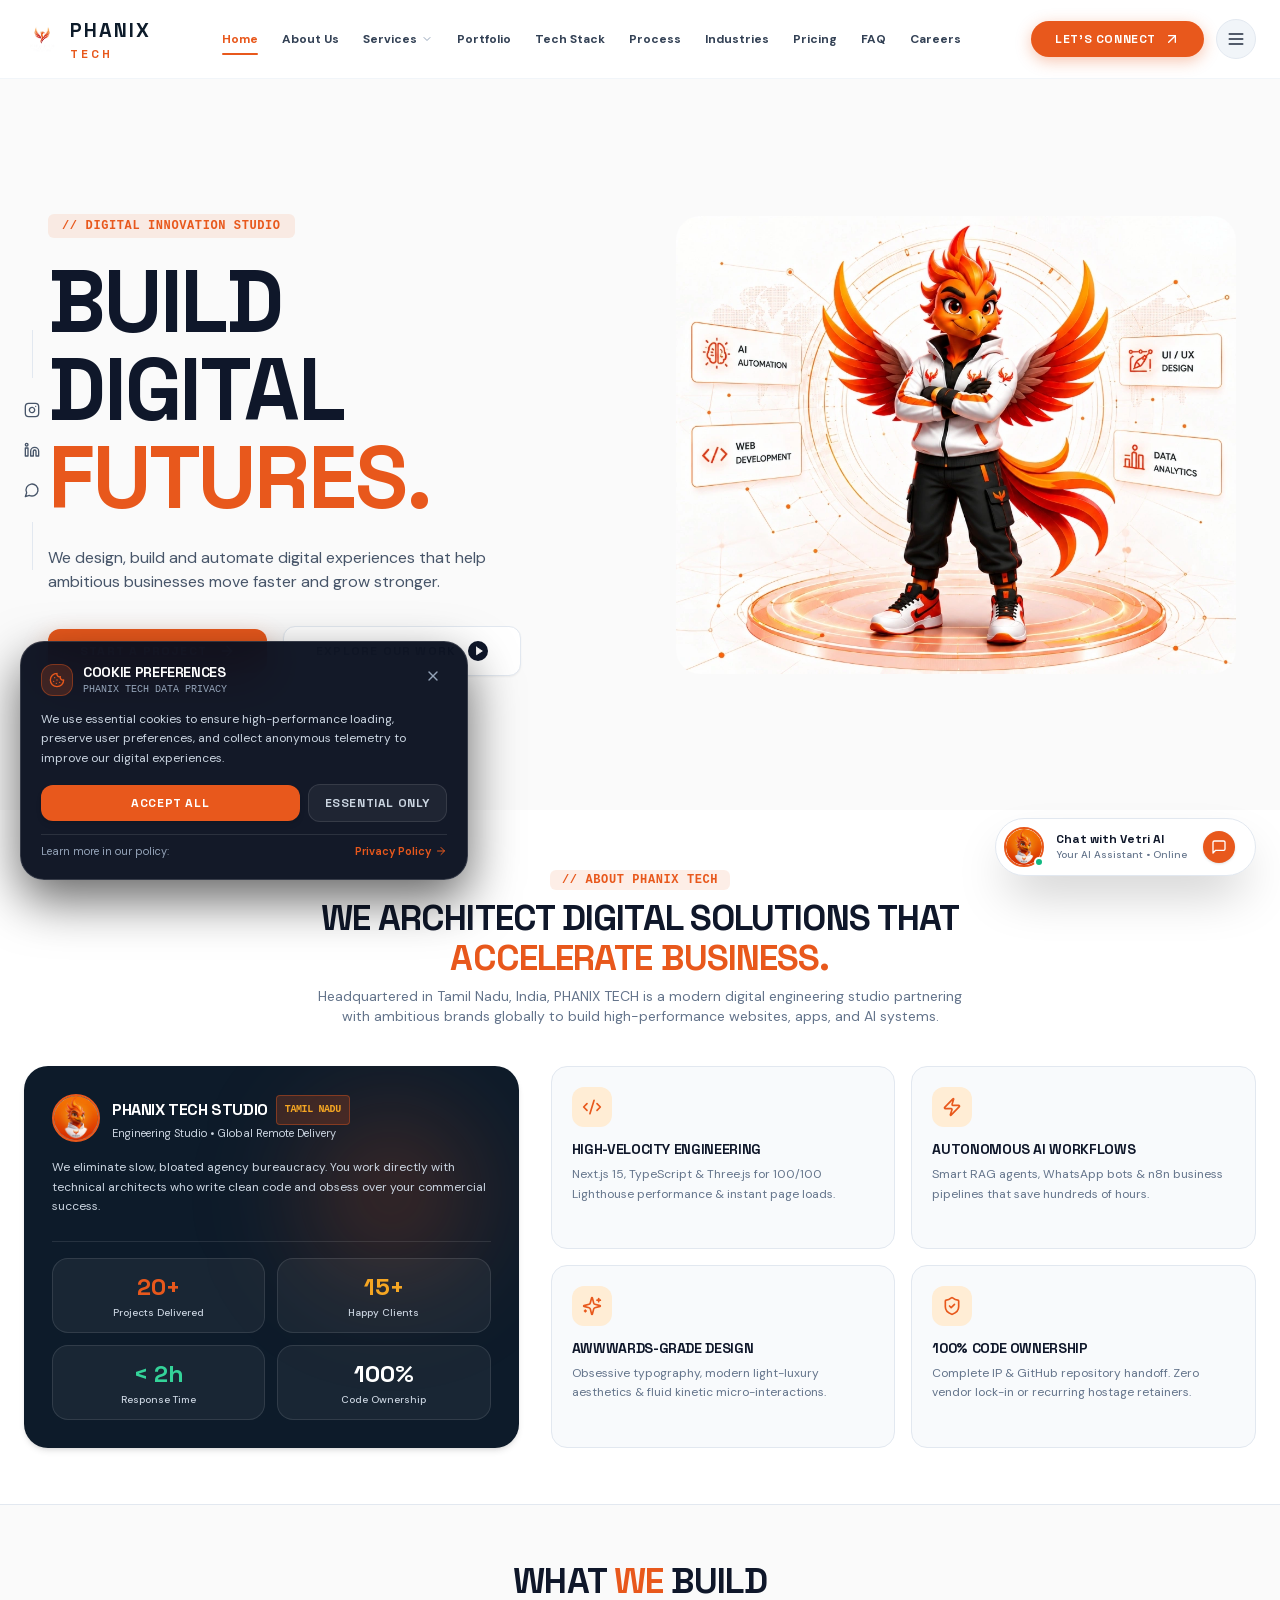
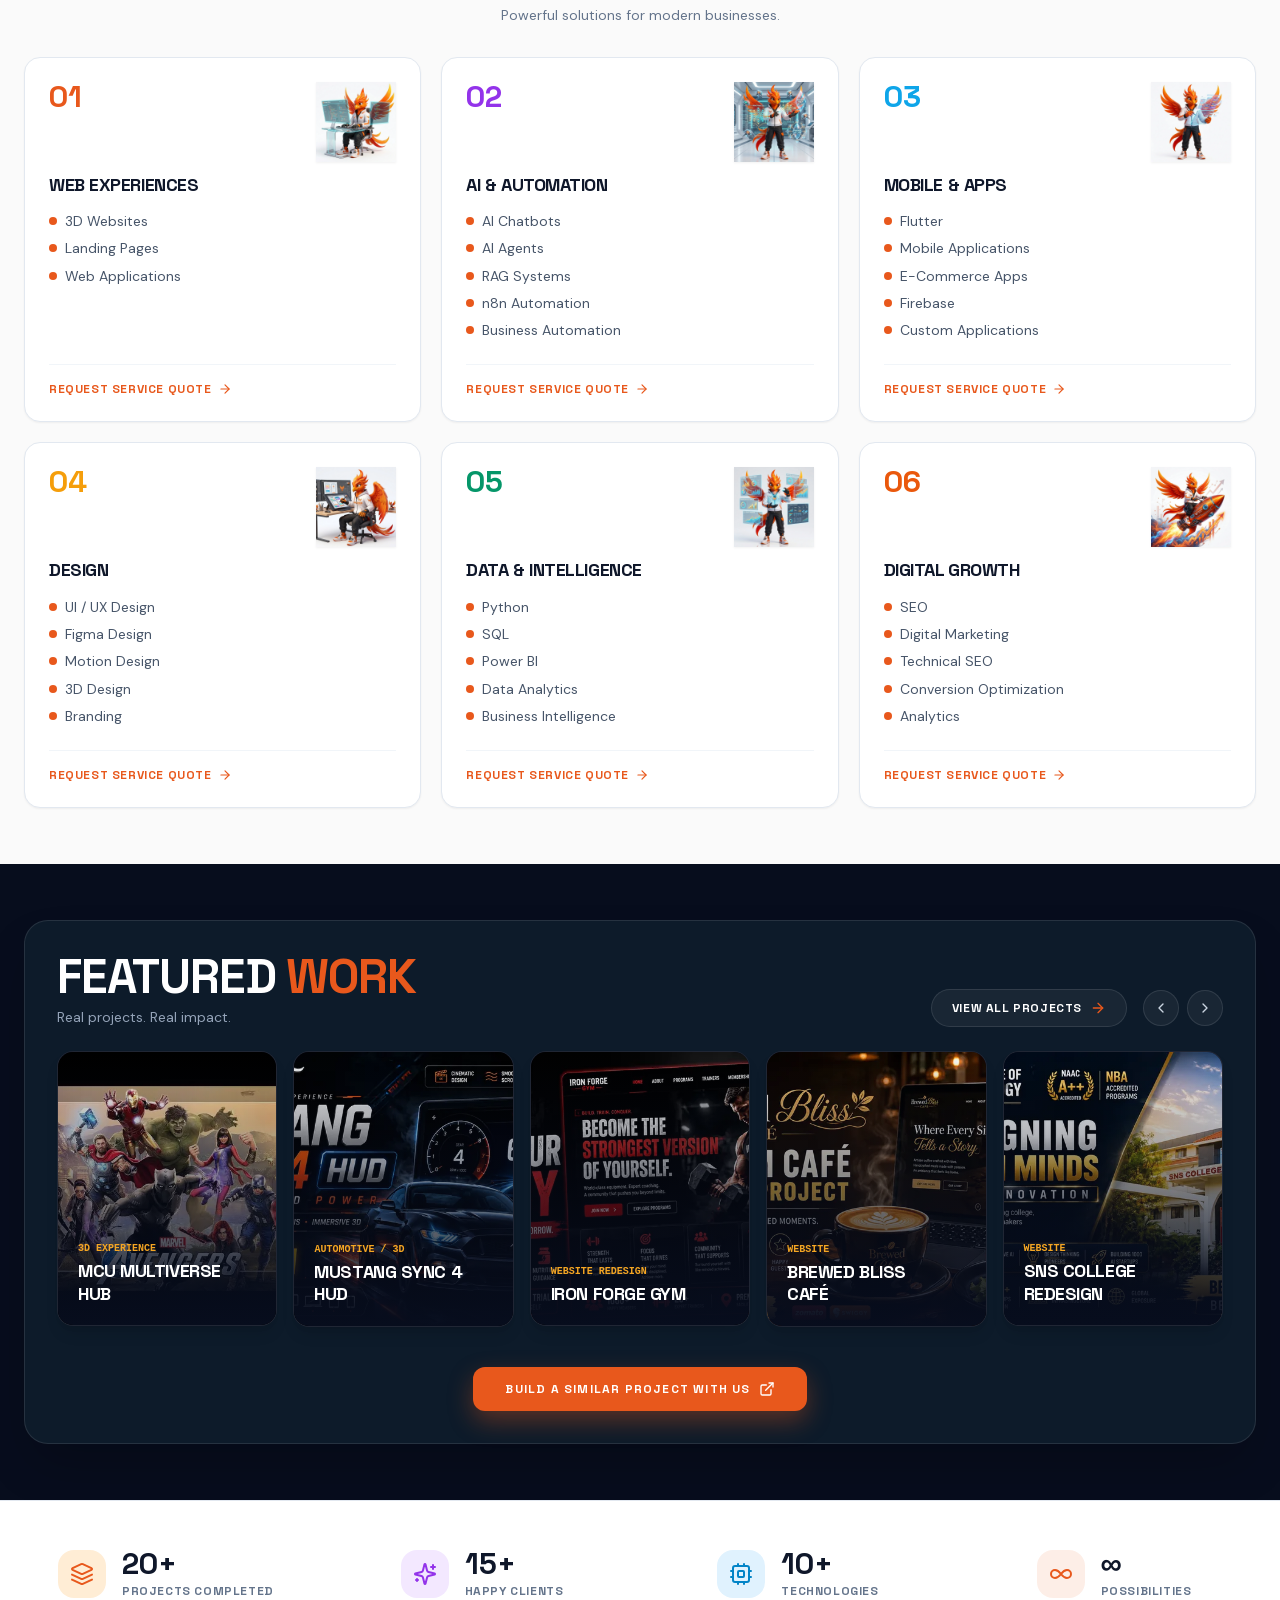
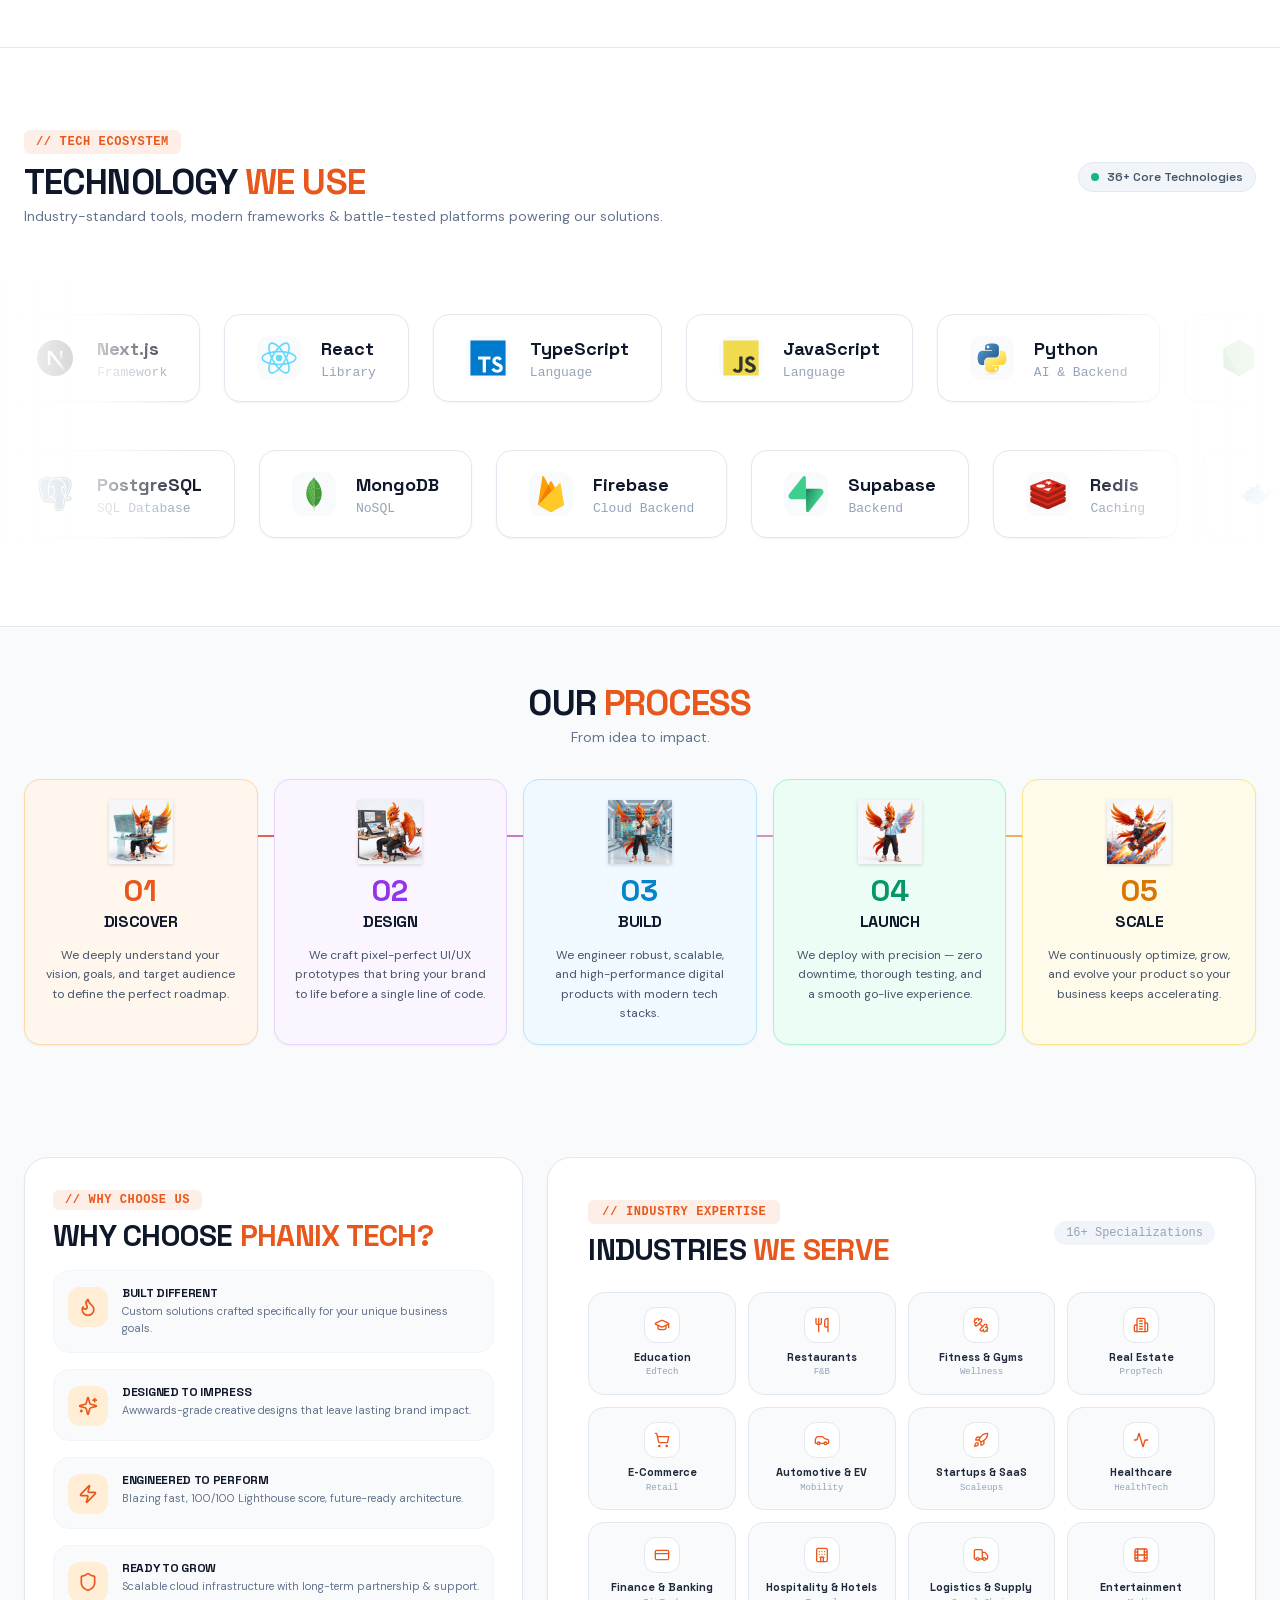
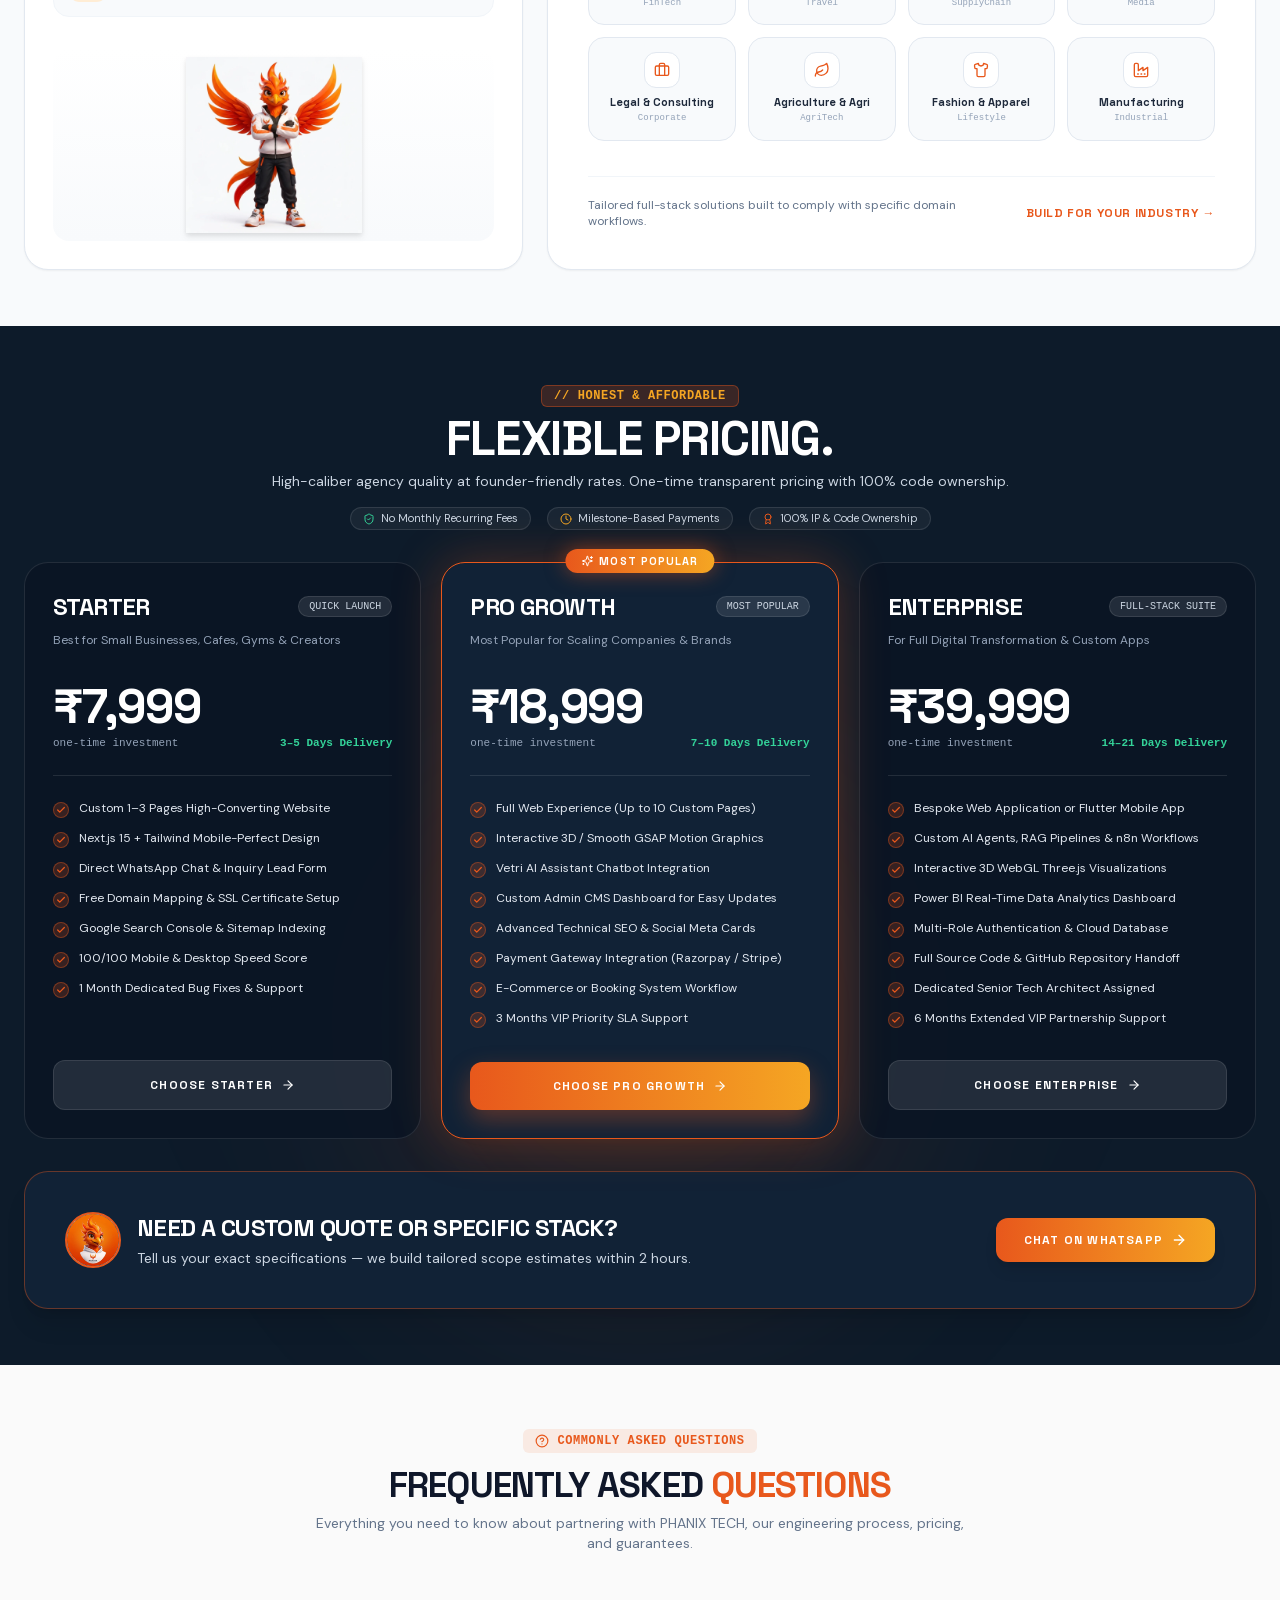
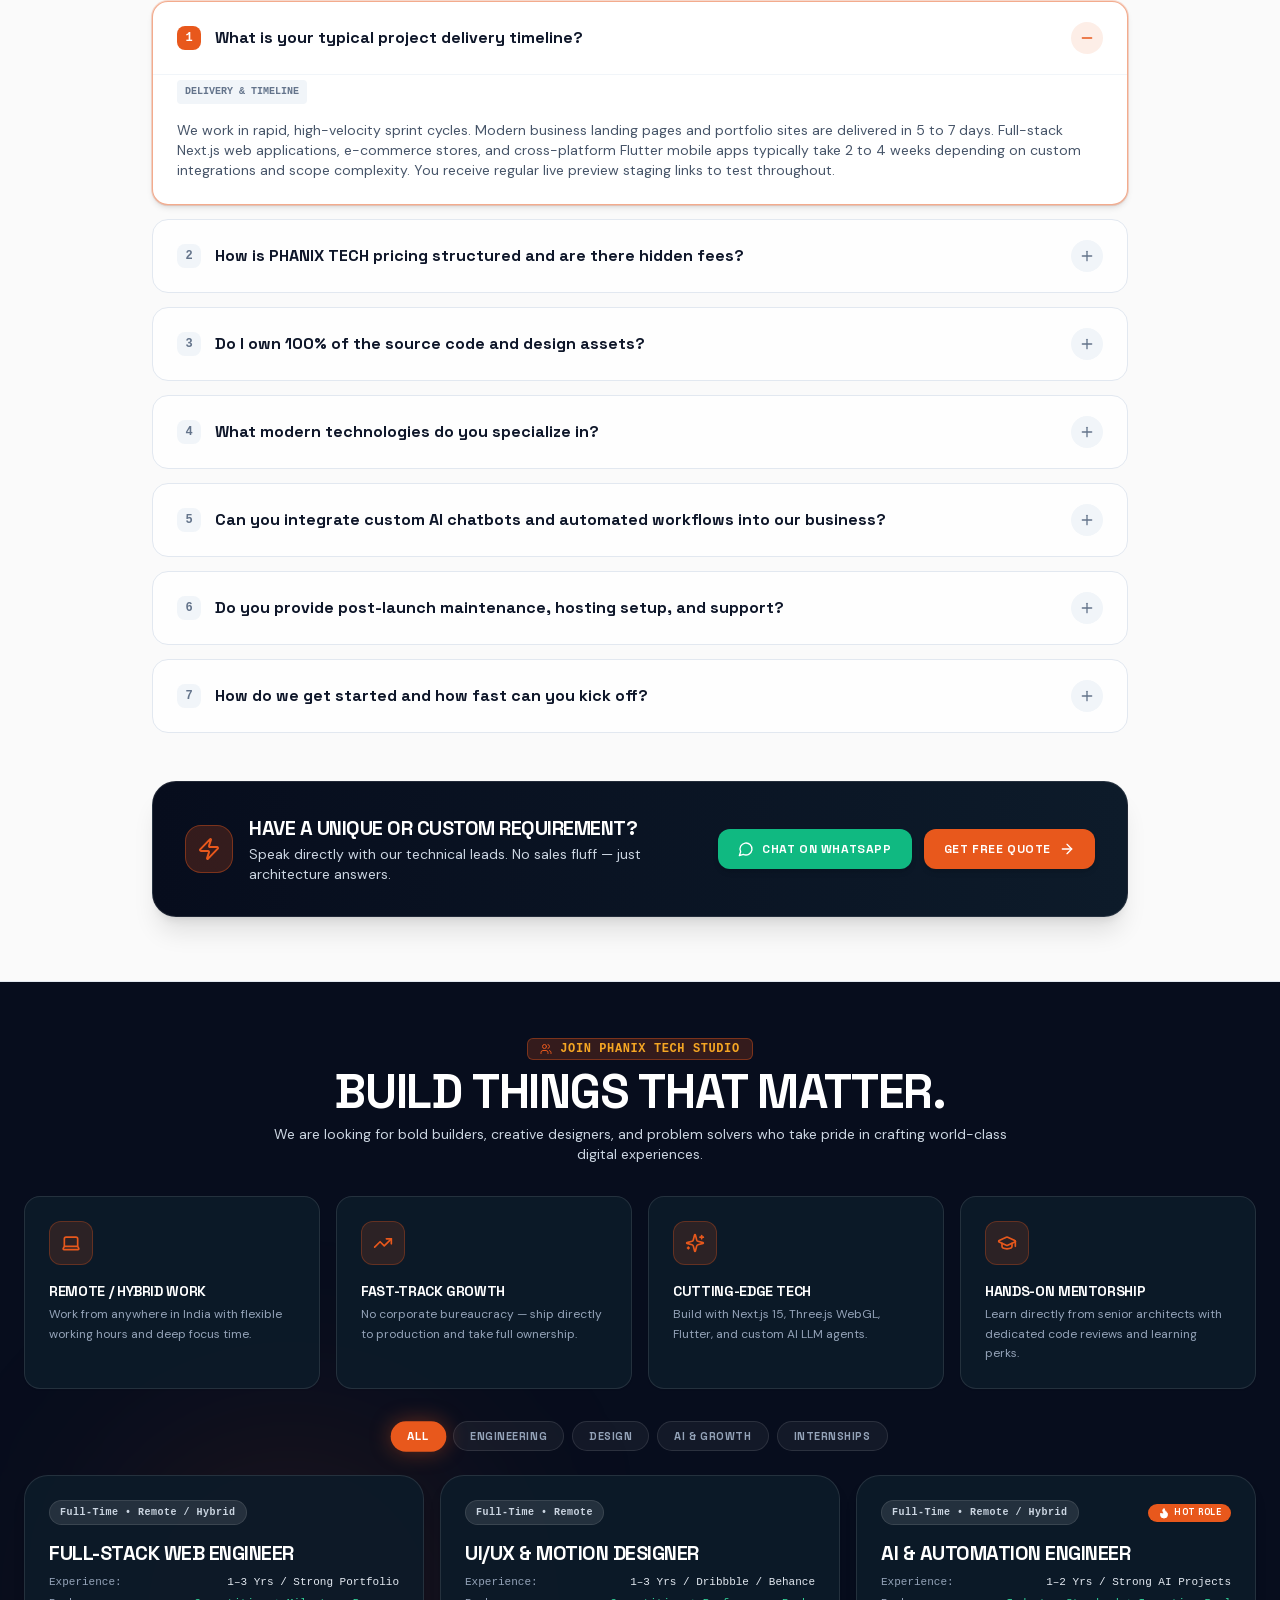
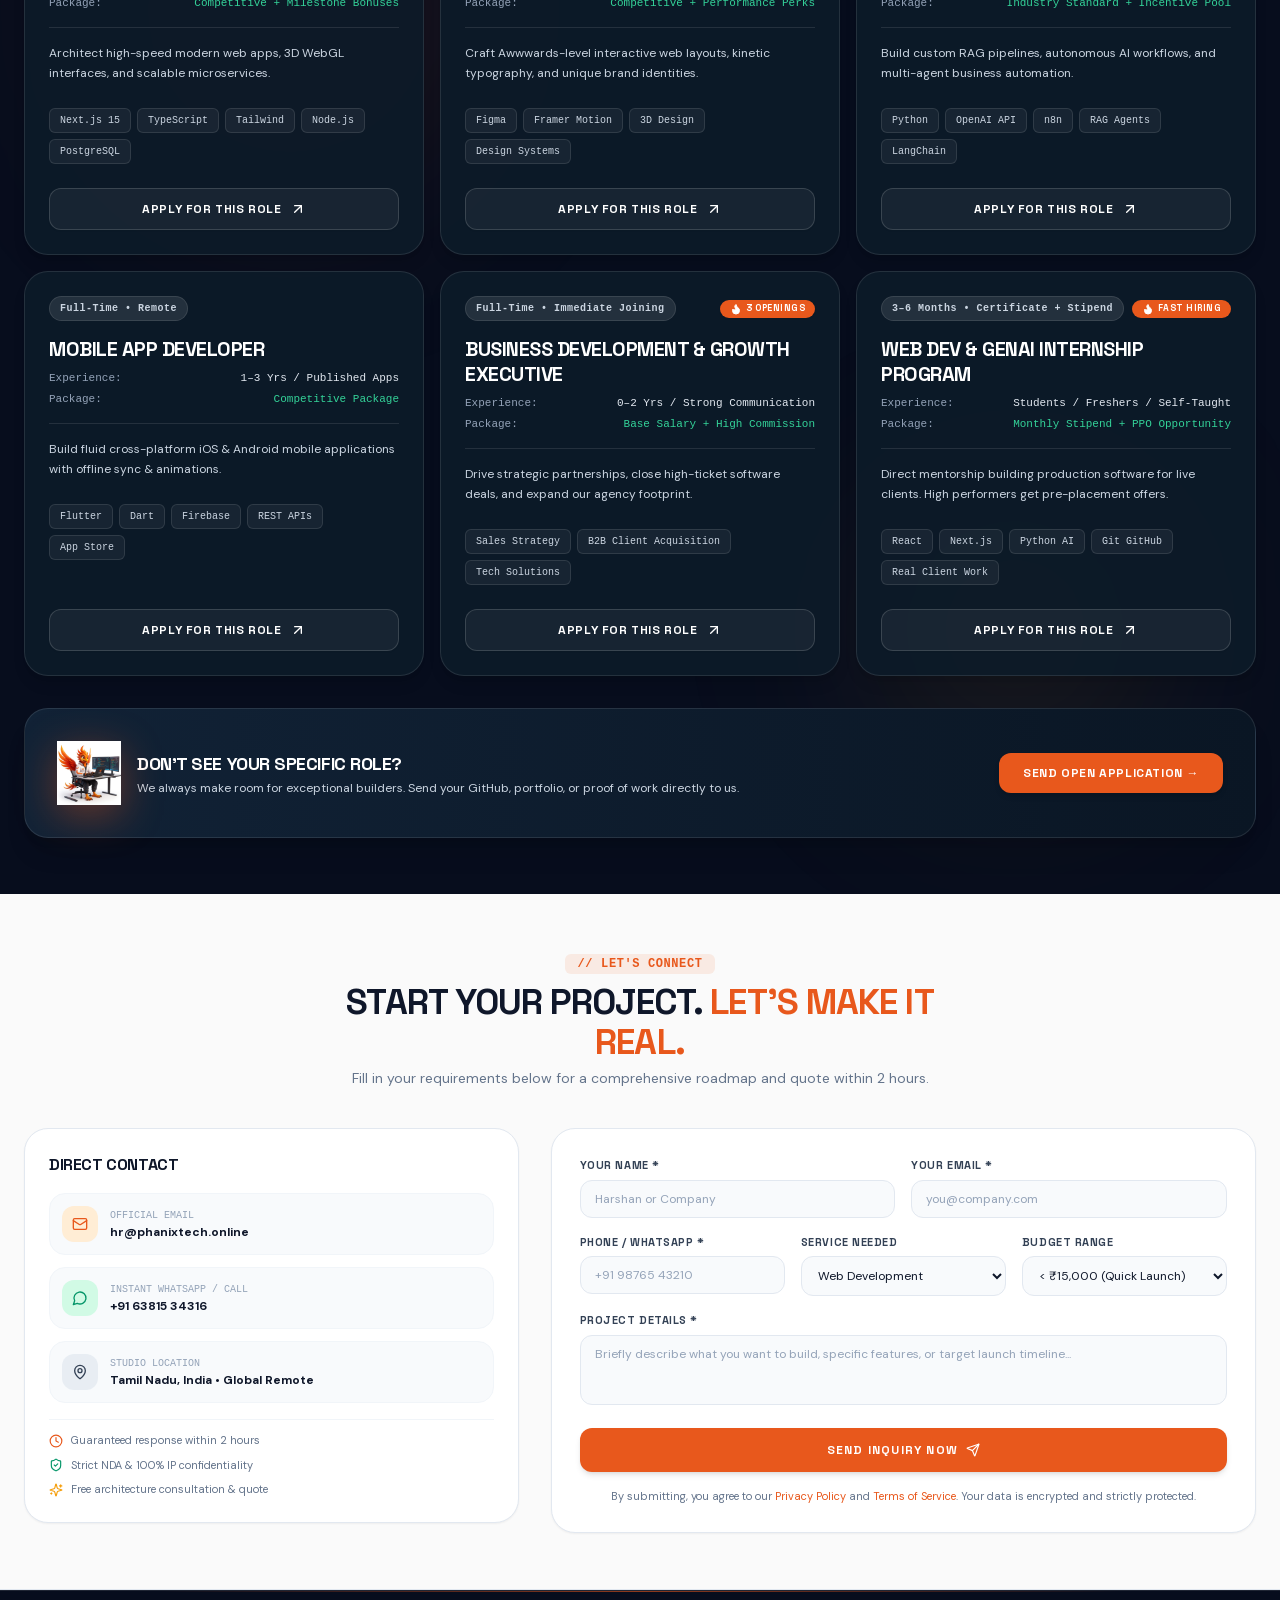
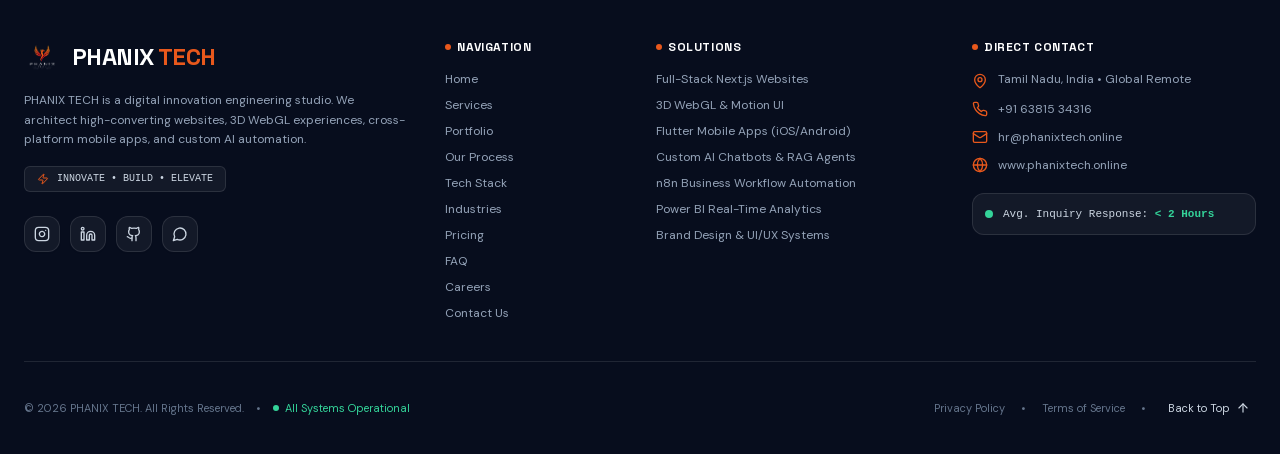
==== commit a199fb68: "Deploy: Privacy Policy, Terms of Service, Custom 404, FAQ, Cookie Consent, Analytics, and A11y enhan" ====
--- a/index.html
+++ b/index.html
@@ -1 +1 @@
-<!DOCTYPE html><!--3D42FjlduumViR3HeK5_u--><html lang="en" class="__variable_49a339 __variable_0eeb07 scroll-smooth"><head><meta charSet="utf-8"/><meta name="viewport" content="width=device-width, initial-scale=1"/><link rel="preload" as="image" href="/logo.png"/><link rel="preload" as="image" href="/vetri_hero_composite.webp"/><link rel="preload" as="image" href="/vetri_avatar.webp"/><link rel="preload" as="image" href="/srv_web.webp"/><link rel="preload" as="image" href="/srv_ai.webp"/><link rel="preload" as="image" href="/srv_mobile.webp"/><link rel="preload" as="image" href="/srv_design.webp"/><link rel="preload" as="image" href="/srv_data.webp"/><link rel="preload" as="image" href="/srv_growth.webp"/><link rel="preload" as="image" href="/project_thumbiline/mcu.webp"/><link rel="stylesheet" href="/_next/static/css/8d71dd01c1815fc5.css" data-precedence="next"/><link rel="preload" as="script" fetchPriority="low" href="/_next/static/chunks/webpack-764f651fa0b86e30.js"/><script src="/_next/static/chunks/4bd1b696-c023c6e3521b1417.js" async=""></script><script src="/_next/static/chunks/255-a70cfdedd3f61710.js" async=""></script><script src="/_next/static/chunks/main-app-d34550a352e0b92a.js" async=""></script><script src="/_next/static/chunks/app/layout-595f88e0fe6421c3.js" async=""></script><script src="/_next/static/chunks/405-77eff1d18e447ab6.js" async=""></script><script src="/_next/static/chunks/app/page-0d71bbc98d4c3f64.js" async=""></script><link rel="preload" as="image" href="/project_thumbiline/mustang.webp"/><link rel="preload" as="image" href="/project_thumbiline/ironforge.webp"/><link rel="preload" as="image" href="/project_thumbiline/brewed.webp"/><link rel="preload" as="image" href="/project_thumbiline/sns.webp"/><link rel="preload" as="image" href="/vetri_hero.webp"/><link rel="preload" as="image" href="/vetri_laptop.webp"/><link rel="icon" type="image/png" href="/logo.png"/><title>PHANIX TECH — Web Development, AI Automation &amp; Digital Experiences</title><meta name="description" content="PHANIX TECH builds premium websites, applications, AI automation systems, digital experiences and technology solutions for ambitious businesses."/><meta name="author" content="PHANIX TECH"/><meta name="keywords" content="PHANIX TECH,phanixtech,web development company tamil nadu,ai automation agency,full stack developer portfolio,3d webgl website,react next.js studio"/><link rel="canonical" href="https://phanixtech.online"/><meta property="og:title" content="PHANIX TECH — Web Development, AI Automation &amp; Digital Experiences"/><meta property="og:description" content="Tamil Nadu&#x27;s premier digital studio for high-performance websites, 3D interactive web apps, AI chatbots &amp; mobile applications."/><meta property="og:url" content="https://phanixtech.online"/><meta property="og:site_name" content="PHANIX TECH"/><meta property="og:locale" content="en_US"/><meta property="og:image" content="https://phanixtech.online/logo.png"/><meta property="og:image:width" content="512"/><meta property="og:image:height" content="512"/><meta property="og:image:alt" content="PHANIX TECH Logo"/><meta property="og:type" content="website"/><meta name="twitter:card" content="summary_large_image"/><meta name="twitter:title" content="PHANIX TECH — Web Development, AI Automation &amp; Digital Experiences"/><meta name="twitter:description" content="High-performance websites, 3D interactive applications, AI automation &amp; mobile apps by PHANIX TECH."/><meta name="twitter:image" content="https://phanixtech.online/logo.png"/><script type="application/ld+json">{"@context":"https://schema.org","@graph":[{"@type":"Organization","@id":"https://phanixtech.online/#organization","name":"PHANIX TECH","alternateName":["phanixtech","Phanix Tech Studio"],"url":"https://phanixtech.online/","logo":"https://phanixtech.online/logo.png","telephone":"+916381534316","email":"hr@phanixtech.online","address":{"@type":"PostalAddress","addressRegion":"Tamil Nadu","addressCountry":"IN"}},{"@type":"WebSite","@id":"https://phanixtech.online/#website","url":"https://phanixtech.online/","name":"PHANIX TECH"}]}</script><script src="/_next/static/chunks/polyfills-42372ed130431b0a.js" noModule=""></script></head><body class="bg-[#070D1D] text-slate-100 antialiased selection:bg-[#E8581C] selection:text-white font-body"><div hidden=""><!--$--><!--/$--></div><main class="min-h-screen bg-[#FAFAFA] text-slate-900 relative selection:bg-[#E8581C] selection:text-white"><div class="fixed inset-0 z-[10000] bg-[#070D1D] flex flex-col items-center justify-center overflow-hidden" style="opacity:1"><div class="absolute inset-0 bg-[radial-gradient(circle_at_center,rgba(232,88,28,0.25)_0%,transparent_65%)] animate-pulse-slow pointer-events-none"></div><div class="relative z-10 flex flex-col items-center text-center px-6"><div class="relative w-24 h-24 mb-6" style="opacity:0;transform:scale(0.6)"><div class="absolute inset-0 rounded-full bg-[#E8581C]/20 blur-xl animate-pulse"></div><img src="/logo.png" alt="PHANIX TECH" class="w-full h-full object-contain relative z-10 drop-shadow-[0_0_20px_rgba(232,88,28,0.8)]"/></div><h1 class="font-heading text-4xl sm:text-5xl font-extrabold tracking-tight text-white mb-2" style="opacity:0;transform:translateY(20px)">PHANIX <span class="text-[#E8581C]">TECH</span></h1><div class="flex items-center gap-3 text-xs sm:text-sm font-semibold tracking-[0.25em] text-[#F5A623] uppercase" style="opacity:0;transform:translateY(20px)"><span>INNOVATE.</span><span class="w-1.5 h-1.5 rounded-full bg-[#E8581C]"></span><span>BUILD.</span><span class="w-1.5 h-1.5 rounded-full bg-[#E8581C]"></span><span>ELEVATE.</span></div><div class="h-1 bg-gradient-to-r from-[#E8581C] via-[#F5A623] to-[#E8581C] rounded-full mt-8 shadow-[0_0_12px_#E8581C]" style="width:0px"></div></div></div><header class="fixed top-0 left-0 right-0 z-50 transition-all duration-300 bg-white/90 backdrop-blur-sm py-4 border-b border-slate-100"><div class="max-w-7xl mx-auto px-6 flex items-center justify-between"><a href="#" class="flex items-center gap-2.5 group"><img src="/logo.png" alt="PHANIX TECH Logo" class="w-9 h-9 object-contain"/><div class="flex flex-col leading-none"><span class="font-heading font-black text-xl tracking-widest text-[#0D1B2A]">PHANIX</span><span class="font-heading font-extrabold text-xs tracking-[0.25em] text-[#E8581C] mt-0.5">TECH</span></div></a><nav class="hidden lg:flex items-center gap-6"><a href="#hero" class="relative font-body text-xs font-bold transition-colors py-1 flex items-center gap-1 text-[#E8581C]"><span>Home</span><div class="absolute -bottom-1 left-0 right-0 h-0.5 bg-[#E8581C] rounded-full"></div></a><a href="#about" class="relative font-body text-xs font-bold transition-colors py-1 flex items-center gap-1 text-slate-700 hover:text-[#E8581C]"><span>About Us</span></a><a href="#services" class="relative font-body text-xs font-bold transition-colors py-1 flex items-center gap-1 text-slate-700 hover:text-[#E8581C]"><span>Services</span><svg xmlns="http://www.w3.org/2000/svg" width="24" height="24" viewBox="0 0 24 24" fill="none" stroke="currentColor" stroke-width="2" stroke-linecap="round" stroke-linejoin="round" class="lucide lucide-chevron-down w-3 h-3 text-slate-400"><path d="m6 9 6 6 6-6"></path></svg></a><a href="#portfolio" class="relative font-body text-xs font-bold transition-colors py-1 flex items-center gap-1 text-slate-700 hover:text-[#E8581C]"><span>Portfolio</span></a><a href="#tech-stack" class="relative font-body text-xs font-bold transition-colors py-1 flex items-center gap-1 text-slate-700 hover:text-[#E8581C]"><span>Tech Stack</span></a><a href="#process" class="relative font-body text-xs font-bold transition-colors py-1 flex items-center gap-1 text-slate-700 hover:text-[#E8581C]"><span>Process</span></a><a href="#industries" class="relative font-body text-xs font-bold transition-colors py-1 flex items-center gap-1 text-slate-700 hover:text-[#E8581C]"><span>Industries</span></a><a href="#pricing" class="relative font-body text-xs font-bold transition-colors py-1 flex items-center gap-1 text-slate-700 hover:text-[#E8581C]"><span>Pricing</span></a><a href="#careers" class="relative font-body text-xs font-bold transition-colors py-1 flex items-center gap-1 text-slate-700 hover:text-[#E8581C]"><span>Careers</span></a></nav><div class="flex items-center gap-3"><a href="#contact" class="hidden sm:inline-flex items-center gap-2 px-6 py-2.5 rounded-full bg-[#E8581C] hover:bg-[#FF6B2B] text-white font-heading font-bold text-xs uppercase tracking-wider shadow-[0_4px_15px_rgba(232,88,28,0.35)] hover:scale-105 transition-all"><span>Let&#x27;s Connect</span><svg xmlns="http://www.w3.org/2000/svg" width="24" height="24" viewBox="0 0 24 24" fill="none" stroke="currentColor" stroke-width="2" stroke-linecap="round" stroke-linejoin="round" class="lucide lucide-arrow-up-right w-4 h-4"><path d="M7 7h10v10"></path><path d="M7 17 17 7"></path></svg></a><button class="w-10 h-10 rounded-full bg-slate-100 hover:bg-slate-200 text-slate-800 flex items-center justify-center border border-slate-200 transition-colors" aria-label="Toggle Menu"><svg xmlns="http://www.w3.org/2000/svg" width="24" height="24" viewBox="0 0 24 24" fill="none" stroke="currentColor" stroke-width="2" stroke-linecap="round" stroke-linejoin="round" class="lucide lucide-menu w-5 h-5"><line x1="4" x2="20" y1="12" y2="12"></line><line x1="4" x2="20" y1="6" y2="6"></line><line x1="4" x2="20" y1="18" y2="18"></line></svg></button></div></div></header><section id="hero" class="relative min-h-[90vh] pt-32 pb-12 flex flex-col justify-center overflow-hidden bg-[#FAFAFA] text-slate-900"><div class="hidden xl:flex fixed left-6 top-1/2 -translate-y-1/2 z-40 flex-col items-center gap-6 text-slate-600"><div class="w-[1px] h-12 bg-slate-200"></div><a href="https://instagram.com/phanix_tech" target="_blank" rel="noopener noreferrer" class="hover:text-[#E8581C] hover:scale-110 transition-all" aria-label="Instagram"><svg xmlns="http://www.w3.org/2000/svg" width="24" height="24" viewBox="0 0 24 24" fill="none" stroke="currentColor" stroke-width="2" stroke-linecap="round" stroke-linejoin="round" class="lucide lucide-instagram w-4 h-4"><rect width="20" height="20" x="2" y="2" rx="5" ry="5"></rect><path d="M16 11.37A4 4 0 1 1 12.63 8 4 4 0 0 1 16 11.37z"></path><line x1="17.5" x2="17.51" y1="6.5" y2="6.5"></line></svg></a><a href="http://www.linkedin.com/in/phanix-tech" target="_blank" rel="noopener noreferrer" class="hover:text-[#E8581C] hover:scale-110 transition-all" aria-label="LinkedIn"><svg xmlns="http://www.w3.org/2000/svg" width="24" height="24" viewBox="0 0 24 24" fill="none" stroke="currentColor" stroke-width="2" stroke-linecap="round" stroke-linejoin="round" class="lucide lucide-linkedin w-4 h-4"><path d="M16 8a6 6 0 0 1 6 6v7h-4v-7a2 2 0 0 0-2-2 2 2 0 0 0-2 2v7h-4v-7a6 6 0 0 1 6-6z"></path><rect width="4" height="12" x="2" y="9"></rect><circle cx="4" cy="4" r="2"></circle></svg></a><a href="https://wa.me/916381534316" target="_blank" rel="noopener noreferrer" class="hover:text-emerald-500 hover:scale-110 transition-all" aria-label="WhatsApp"><svg xmlns="http://www.w3.org/2000/svg" width="24" height="24" viewBox="0 0 24 24" fill="none" stroke="currentColor" stroke-width="2" stroke-linecap="round" stroke-linejoin="round" class="lucide lucide-message-circle w-4 h-4"><path d="M7.9 20A9 9 0 1 0 4 16.1L2 22Z"></path></svg></a><div class="w-[1px] h-12 bg-slate-200"></div></div><div class="max-w-7xl mx-auto px-6 relative z-10 w-full grid grid-cols-1 lg:grid-cols-12 gap-8 items-center my-auto"><div class="lg:col-span-6 flex flex-col items-start text-left xl:pl-6"><div class="inline-flex items-center gap-2 px-3.5 py-1 rounded-md bg-[#E8581C]/10 text-[#E8581C] font-mono text-xs font-bold tracking-wider uppercase mb-5"><span class="text-[#E8581C] font-black">//</span><span>DIGITAL INNOVATION STUDIO</span></div><h1 class="font-heading text-6xl sm:text-7xl lg:text-[5.5rem] font-black tracking-tight leading-[0.94] text-[#0F172A] mb-6 uppercase">BUILD <br/>DIGITAL <br/><span class="text-[#E8581C]">FUTURES.</span></h1><p class="text-slate-600 text-sm sm:text-base max-w-lg mb-8 leading-relaxed font-body">We design, build and automate digital experiences that help ambitious businesses move faster and grow stronger.</p><div class="flex flex-wrap items-center gap-4 w-full sm:w-auto"><a href="#contact" class="w-full sm:w-auto px-8 py-3.5 rounded-xl bg-[#E8581C] hover:bg-[#FF6B2B] text-white font-heading font-bold text-xs uppercase tracking-widest shadow-[0_10px_25px_rgba(232,88,28,0.35)] hover:scale-105 transition-all flex items-center justify-center gap-3"><span>Start a Project</span><svg xmlns="http://www.w3.org/2000/svg" width="24" height="24" viewBox="0 0 24 24" fill="none" stroke="currentColor" stroke-width="2" stroke-linecap="round" stroke-linejoin="round" class="lucide lucide-arrow-right w-4 h-4"><path d="M5 12h14"></path><path d="m12 5 7 7-7 7"></path></svg></a><a href="#portfolio" class="w-full sm:w-auto px-8 py-3.5 rounded-xl bg-white border border-slate-200 text-slate-800 font-heading font-bold text-xs uppercase tracking-widest hover:border-[#E8581C] hover:bg-slate-50 transition-all flex items-center justify-center gap-3 shadow-sm"><span>Explore Our Work</span><div class="w-5 h-5 rounded-full bg-slate-900 flex items-center justify-center text-white"><svg xmlns="http://www.w3.org/2000/svg" width="24" height="24" viewBox="0 0 24 24" fill="none" stroke="currentColor" stroke-width="2" stroke-linecap="round" stroke-linejoin="round" class="lucide lucide-play w-2.5 h-2.5 fill-white ml-0.5"><polygon points="6 3 20 12 6 21 6 3"></polygon></svg></div></a></div></div><div class="lg:col-span-6 relative flex items-center justify-center py-2"><div class="relative z-10 w-full max-w-[560px] transition-transform duration-200 ease-out" style="opacity:0;transform:scale(0.92)"><img src="/vetri_hero_composite.webp" alt="Vetri Hero Stage &amp; Capabilities" class="w-full h-auto object-contain rounded-3xl"/></div></div></div></section><section id="about" class="py-14 bg-white border-b border-slate-200 relative overflow-hidden"><div class="max-w-7xl mx-auto px-6"><div class="text-center max-w-2xl mx-auto mb-10"><div class="inline-flex items-center gap-2 px-3 py-0.5 rounded-md bg-[#E8581C]/10 text-[#E8581C] font-mono text-xs font-bold tracking-wider uppercase mb-2"><span class="font-black">//</span><span>ABOUT PHANIX TECH</span></div><h2 class="font-heading text-3xl sm:text-4xl font-black uppercase tracking-tight text-[#0F172A]">WE ARCHITECT DIGITAL SOLUTIONS THAT <span class="text-[#E8581C]">ACCELERATE BUSINESS.</span></h2><p class="text-slate-500 text-xs sm:text-sm font-body mt-2 leading-relaxed">Headquartered in Tamil Nadu, India, PHANIX TECH is a modern digital engineering studio partnering with ambitious brands globally to build high-performance websites, apps, and AI systems.</p></div><div class="grid grid-cols-1 lg:grid-cols-12 gap-8 items-stretch"><div class="lg:col-span-5 rounded-3xl bg-[#0D1B2A] p-7 text-white flex flex-col justify-between relative overflow-hidden shadow-md"><div class="absolute top-0 right-0 w-64 h-64 bg-[radial-gradient(circle,rgba(232,88,28,0.3)_0%,transparent_70%)] blur-[50px] pointer-events-none"></div><div class="relative z-10"><div class="flex items-center gap-3 mb-4"><img src="/vetri_avatar.webp" alt="Vetri" class="w-12 h-12 rounded-full border-2 border-[#E8581C] object-cover"/><div><div class="font-heading text-base font-bold text-white uppercase tracking-tight flex items-center gap-2"><span>PHANIX TECH STUDIO</span><span class="text-[10px] font-mono px-2 py-0.5 rounded bg-[#E8581C]/20 border border-[#E8581C]/40 text-[#F5A623]">TAMIL NADU</span></div><div class="text-[11px] text-slate-300">Engineering Studio • Global Remote Delivery</div></div></div><p class="text-xs text-slate-300 font-body leading-relaxed mb-6">We eliminate slow, bloated agency bureaucracy. You work directly with technical architects who write clean code and obsess over your commercial success.</p></div><div class="grid grid-cols-2 gap-3 relative z-10 pt-4 border-t border-white/10"><div class="p-3 rounded-2xl bg-white/5 border border-white/10 text-center"><div class="font-heading text-2xl font-black text-[#E8581C]">20+</div><div class="text-[10px] text-slate-300 font-medium mt-0.5">Projects Delivered</div></div><div class="p-3 rounded-2xl bg-white/5 border border-white/10 text-center"><div class="font-heading text-2xl font-black text-[#F5A623]">15+</div><div class="text-[10px] text-slate-300 font-medium mt-0.5">Happy Clients</div></div><div class="p-3 rounded-2xl bg-white/5 border border-white/10 text-center"><div class="font-heading text-2xl font-black text-emerald-400">&lt; 2h</div><div class="text-[10px] text-slate-300 font-medium mt-0.5">Response Time</div></div><div class="p-3 rounded-2xl bg-white/5 border border-white/10 text-center"><div class="font-heading text-2xl font-black text-white">100%</div><div class="text-[10px] text-slate-300 font-medium mt-0.5">Code Ownership</div></div></div></div><div class="lg:col-span-7 grid grid-cols-1 sm:grid-cols-2 gap-4"><div class="p-5 rounded-2xl bg-slate-50 border border-slate-200 hover:border-[#E8581C] hover:bg-white hover:shadow-md transition-all duration-200 flex flex-col justify-between group"><div><div class="w-10 h-10 rounded-xl bg-orange-100 flex items-center justify-center text-[#E8581C] mb-3 group-hover:scale-110 group-hover:bg-[#E8581C] group-hover:text-white transition-all shadow-xs"><svg xmlns="http://www.w3.org/2000/svg" width="24" height="24" viewBox="0 0 24 24" fill="none" stroke="currentColor" stroke-width="2" stroke-linecap="round" stroke-linejoin="round" class="lucide lucide-code-xml w-5 h-5"><path d="m18 16 4-4-4-4"></path><path d="m6 8-4 4 4 4"></path><path d="m14.5 4-5 16"></path></svg></div><h3 class="font-heading text-sm font-bold text-[#0F172A] uppercase tracking-tight mb-1.5 group-hover:text-[#E8581C] transition-colors">High-Velocity Engineering</h3><p class="text-xs text-slate-500 font-body leading-relaxed">Next.js 15, TypeScript &amp; Three.js for 100/100 Lighthouse performance &amp; instant page loads.</p></div></div><div class="p-5 rounded-2xl bg-slate-50 border border-slate-200 hover:border-[#E8581C] hover:bg-white hover:shadow-md transition-all duration-200 flex flex-col justify-between group"><div><div class="w-10 h-10 rounded-xl bg-orange-100 flex items-center justify-center text-[#E8581C] mb-3 group-hover:scale-110 group-hover:bg-[#E8581C] group-hover:text-white transition-all shadow-xs"><svg xmlns="http://www.w3.org/2000/svg" width="24" height="24" viewBox="0 0 24 24" fill="none" stroke="currentColor" stroke-width="2" stroke-linecap="round" stroke-linejoin="round" class="lucide lucide-zap w-5 h-5"><path d="M4 14a1 1 0 0 1-.78-1.63l9.9-10.2a.5.5 0 0 1 .86.46l-1.92 6.02A1 1 0 0 0 13 10h7a1 1 0 0 1 .78 1.63l-9.9 10.2a.5.5 0 0 1-.86-.46l1.92-6.02A1 1 0 0 0 11 14z"></path></svg></div><h3 class="font-heading text-sm font-bold text-[#0F172A] uppercase tracking-tight mb-1.5 group-hover:text-[#E8581C] transition-colors">Autonomous AI Workflows</h3><p class="text-xs text-slate-500 font-body leading-relaxed">Smart RAG agents, WhatsApp bots &amp; n8n business pipelines that save hundreds of hours.</p></div></div><div class="p-5 rounded-2xl bg-slate-50 border border-slate-200 hover:border-[#E8581C] hover:bg-white hover:shadow-md transition-all duration-200 flex flex-col justify-between group"><div><div class="w-10 h-10 rounded-xl bg-orange-100 flex items-center justify-center text-[#E8581C] mb-3 group-hover:scale-110 group-hover:bg-[#E8581C] group-hover:text-white transition-all shadow-xs"><svg xmlns="http://www.w3.org/2000/svg" width="24" height="24" viewBox="0 0 24 24" fill="none" stroke="currentColor" stroke-width="2" stroke-linecap="round" stroke-linejoin="round" class="lucide lucide-sparkles w-5 h-5"><path d="M9.937 15.5A2 2 0 0 0 8.5 14.063l-6.135-1.582a.5.5 0 0 1 0-.962L8.5 9.936A2 2 0 0 0 9.937 8.5l1.582-6.135a.5.5 0 0 1 .963 0L14.063 8.5A2 2 0 0 0 15.5 9.937l6.135 1.581a.5.5 0 0 1 0 .964L15.5 14.063a2 2 0 0 0-1.437 1.437l-1.582 6.135a.5.5 0 0 1-.963 0z"></path><path d="M20 3v4"></path><path d="M22 5h-4"></path><path d="M4 17v2"></path><path d="M5 18H3"></path></svg></div><h3 class="font-heading text-sm font-bold text-[#0F172A] uppercase tracking-tight mb-1.5 group-hover:text-[#E8581C] transition-colors">Awwwards-Grade Design</h3><p class="text-xs text-slate-500 font-body leading-relaxed">Obsessive typography, modern light-luxury aesthetics &amp; fluid kinetic micro-interactions.</p></div></div><div class="p-5 rounded-2xl bg-slate-50 border border-slate-200 hover:border-[#E8581C] hover:bg-white hover:shadow-md transition-all duration-200 flex flex-col justify-between group"><div><div class="w-10 h-10 rounded-xl bg-orange-100 flex items-center justify-center text-[#E8581C] mb-3 group-hover:scale-110 group-hover:bg-[#E8581C] group-hover:text-white transition-all shadow-xs"><svg xmlns="http://www.w3.org/2000/svg" width="24" height="24" viewBox="0 0 24 24" fill="none" stroke="currentColor" stroke-width="2" stroke-linecap="round" stroke-linejoin="round" class="lucide lucide-shield-check w-5 h-5"><path d="M20 13c0 5-3.5 7.5-7.66 8.95a1 1 0 0 1-.67-.01C7.5 20.5 4 18 4 13V6a1 1 0 0 1 1-1c2 0 4.5-1.2 6.24-2.72a1.17 1.17 0 0 1 1.52 0C14.51 3.81 17 5 19 5a1 1 0 0 1 1 1z"></path><path d="m9 12 2 2 4-4"></path></svg></div><h3 class="font-heading text-sm font-bold text-[#0F172A] uppercase tracking-tight mb-1.5 group-hover:text-[#E8581C] transition-colors">100% Code Ownership</h3><p class="text-xs text-slate-500 font-body leading-relaxed">Complete IP &amp; GitHub repository handoff. Zero vendor lock-in or recurring hostage retainers.</p></div></div></div></div></div></section><section id="services" class="py-14 bg-[#FAFAFA]"><div class="max-w-7xl mx-auto px-6"><div class="text-center mb-8"><h2 class="font-heading text-3xl sm:text-4xl font-black uppercase tracking-tight text-[#0F172A]">WHAT <span class="text-[#E8581C]">WE</span> BUILD</h2><p class="text-slate-500 text-xs sm:text-sm mt-1 font-body">Powerful solutions for modern businesses.</p></div><div class="grid grid-cols-1 sm:grid-cols-2 lg:grid-cols-3 gap-5"><div class="bg-white rounded-2xl p-5 sm:p-6 border border-slate-200 shadow-sm hover:shadow-lg hover:border-[#E8581C]/40 transition-all duration-300 flex flex-col justify-between group" style="opacity:0;transform:translateY(20px)"><div class="flex items-start justify-between mb-3"><span class="font-heading text-3xl font-black leading-none text-[#E8581C]">01</span><img src="/srv_web.webp" alt="WEB EXPERIENCES" class="w-16 h-16 sm:w-20 sm:h-20 object-contain filter drop-shadow-sm group-hover:scale-110 transition-transform duration-300"/></div><h3 class="font-heading text-lg font-extrabold text-[#0F172A] uppercase tracking-tight mb-4 group-hover:text-[#E8581C] transition-colors leading-tight">WEB EXPERIENCES</h3><ul class="space-y-2 mb-6 flex-1"><li class="flex items-start gap-2 text-sm text-slate-600 font-body leading-snug"><span class="mt-[5px] w-2 h-2 rounded-full bg-[#E8581C] flex-shrink-0"></span><span>3D Websites</span></li><li class="flex items-start gap-2 text-sm text-slate-600 font-body leading-snug"><span class="mt-[5px] w-2 h-2 rounded-full bg-[#E8581C] flex-shrink-0"></span><span>Landing Pages</span></li><li class="flex items-start gap-2 text-sm text-slate-600 font-body leading-snug"><span class="mt-[5px] w-2 h-2 rounded-full bg-[#E8581C] flex-shrink-0"></span><span>Web Applications</span></li></ul><a href="#contact" class="inline-flex items-center gap-1.5 text-sm font-heading font-bold text-[#E8581C] uppercase tracking-wider hover:gap-3 transition-all pt-4 border-t border-slate-100"><span>Explore</span><svg xmlns="http://www.w3.org/2000/svg" width="24" height="24" viewBox="0 0 24 24" fill="none" stroke="currentColor" stroke-width="2" stroke-linecap="round" stroke-linejoin="round" class="lucide lucide-arrow-right w-4 h-4"><path d="M5 12h14"></path><path d="m12 5 7 7-7 7"></path></svg></a></div><div class="bg-white rounded-2xl p-5 sm:p-6 border border-slate-200 shadow-sm hover:shadow-lg hover:border-[#E8581C]/40 transition-all duration-300 flex flex-col justify-between group" style="opacity:0;transform:translateY(20px)"><div class="flex items-start justify-between mb-3"><span class="font-heading text-3xl font-black leading-none text-purple-600">02</span><img src="/srv_ai.webp" alt="AI &amp; AUTOMATION" class="w-16 h-16 sm:w-20 sm:h-20 object-contain filter drop-shadow-sm group-hover:scale-110 transition-transform duration-300"/></div><h3 class="font-heading text-lg font-extrabold text-[#0F172A] uppercase tracking-tight mb-4 group-hover:text-[#E8581C] transition-colors leading-tight">AI &amp; AUTOMATION</h3><ul class="space-y-2 mb-6 flex-1"><li class="flex items-start gap-2 text-sm text-slate-600 font-body leading-snug"><span class="mt-[5px] w-2 h-2 rounded-full bg-[#E8581C] flex-shrink-0"></span><span>AI Chatbots</span></li><li class="flex items-start gap-2 text-sm text-slate-600 font-body leading-snug"><span class="mt-[5px] w-2 h-2 rounded-full bg-[#E8581C] flex-shrink-0"></span><span>AI Agents</span></li><li class="flex items-start gap-2 text-sm text-slate-600 font-body leading-snug"><span class="mt-[5px] w-2 h-2 rounded-full bg-[#E8581C] flex-shrink-0"></span><span>RAG Systems</span></li><li class="flex items-start gap-2 text-sm text-slate-600 font-body leading-snug"><span class="mt-[5px] w-2 h-2 rounded-full bg-[#E8581C] flex-shrink-0"></span><span>n8n Automation</span></li><li class="flex items-start gap-2 text-sm text-slate-600 font-body leading-snug"><span class="mt-[5px] w-2 h-2 rounded-full bg-[#E8581C] flex-shrink-0"></span><span>Business Automation</span></li></ul><a href="#contact" class="inline-flex items-center gap-1.5 text-sm font-heading font-bold text-[#E8581C] uppercase tracking-wider hover:gap-3 transition-all pt-4 border-t border-slate-100"><span>Explore</span><svg xmlns="http://www.w3.org/2000/svg" width="24" height="24" viewBox="0 0 24 24" fill="none" stroke="currentColor" stroke-width="2" stroke-linecap="round" stroke-linejoin="round" class="lucide lucide-arrow-right w-4 h-4"><path d="M5 12h14"></path><path d="m12 5 7 7-7 7"></path></svg></a></div><div class="bg-white rounded-2xl p-5 sm:p-6 border border-slate-200 shadow-sm hover:shadow-lg hover:border-[#E8581C]/40 transition-all duration-300 flex flex-col justify-between group" style="opacity:0;transform:translateY(20px)"><div class="flex items-start justify-between mb-3"><span class="font-heading text-3xl font-black leading-none text-sky-500">03</span><img src="/srv_mobile.webp" alt="MOBILE &amp; APPS" class="w-16 h-16 sm:w-20 sm:h-20 object-contain filter drop-shadow-sm group-hover:scale-110 transition-transform duration-300"/></div><h3 class="font-heading text-lg font-extrabold text-[#0F172A] uppercase tracking-tight mb-4 group-hover:text-[#E8581C] transition-colors leading-tight">MOBILE &amp; APPS</h3><ul class="space-y-2 mb-6 flex-1"><li class="flex items-start gap-2 text-sm text-slate-600 font-body leading-snug"><span class="mt-[5px] w-2 h-2 rounded-full bg-[#E8581C] flex-shrink-0"></span><span>Flutter</span></li><li class="flex items-start gap-2 text-sm text-slate-600 font-body leading-snug"><span class="mt-[5px] w-2 h-2 rounded-full bg-[#E8581C] flex-shrink-0"></span><span>Mobile Applications</span></li><li class="flex items-start gap-2 text-sm text-slate-600 font-body leading-snug"><span class="mt-[5px] w-2 h-2 rounded-full bg-[#E8581C] flex-shrink-0"></span><span>E-Commerce Apps</span></li><li class="flex items-start gap-2 text-sm text-slate-600 font-body leading-snug"><span class="mt-[5px] w-2 h-2 rounded-full bg-[#E8581C] flex-shrink-0"></span><span>Firebase</span></li><li class="flex items-start gap-2 text-sm text-slate-600 font-body leading-snug"><span class="mt-[5px] w-2 h-2 rounded-full bg-[#E8581C] flex-shrink-0"></span><span>Custom Applications</span></li></ul><a href="#contact" class="inline-flex items-center gap-1.5 text-sm font-heading font-bold text-[#E8581C] uppercase tracking-wider hover:gap-3 transition-all pt-4 border-t border-slate-100"><span>Explore</span><svg xmlns="http://www.w3.org/2000/svg" width="24" height="24" viewBox="0 0 24 24" fill="none" stroke="currentColor" stroke-width="2" stroke-linecap="round" stroke-linejoin="round" class="lucide lucide-arrow-right w-4 h-4"><path d="M5 12h14"></path><path d="m12 5 7 7-7 7"></path></svg></a></div><div class="bg-white rounded-2xl p-5 sm:p-6 border border-slate-200 shadow-sm hover:shadow-lg hover:border-[#E8581C]/40 transition-all duration-300 flex flex-col justify-between group" style="opacity:0;transform:translateY(20px)"><div class="flex items-start justify-between mb-3"><span class="font-heading text-3xl font-black leading-none text-amber-500">04</span><img src="/srv_design.webp" alt="DESIGN" class="w-16 h-16 sm:w-20 sm:h-20 object-contain filter drop-shadow-sm group-hover:scale-110 transition-transform duration-300"/></div><h3 class="font-heading text-lg font-extrabold text-[#0F172A] uppercase tracking-tight mb-4 group-hover:text-[#E8581C] transition-colors leading-tight">DESIGN</h3><ul class="space-y-2 mb-6 flex-1"><li class="flex items-start gap-2 text-sm text-slate-600 font-body leading-snug"><span class="mt-[5px] w-2 h-2 rounded-full bg-[#E8581C] flex-shrink-0"></span><span>UI / UX Design</span></li><li class="flex items-start gap-2 text-sm text-slate-600 font-body leading-snug"><span class="mt-[5px] w-2 h-2 rounded-full bg-[#E8581C] flex-shrink-0"></span><span>Figma Design</span></li><li class="flex items-start gap-2 text-sm text-slate-600 font-body leading-snug"><span class="mt-[5px] w-2 h-2 rounded-full bg-[#E8581C] flex-shrink-0"></span><span>Motion Design</span></li><li class="flex items-start gap-2 text-sm text-slate-600 font-body leading-snug"><span class="mt-[5px] w-2 h-2 rounded-full bg-[#E8581C] flex-shrink-0"></span><span>3D Design</span></li><li class="flex items-start gap-2 text-sm text-slate-600 font-body leading-snug"><span class="mt-[5px] w-2 h-2 rounded-full bg-[#E8581C] flex-shrink-0"></span><span>Branding</span></li></ul><a href="#contact" class="inline-flex items-center gap-1.5 text-sm font-heading font-bold text-[#E8581C] uppercase tracking-wider hover:gap-3 transition-all pt-4 border-t border-slate-100"><span>Explore</span><svg xmlns="http://www.w3.org/2000/svg" width="24" height="24" viewBox="0 0 24 24" fill="none" stroke="currentColor" stroke-width="2" stroke-linecap="round" stroke-linejoin="round" class="lucide lucide-arrow-right w-4 h-4"><path d="M5 12h14"></path><path d="m12 5 7 7-7 7"></path></svg></a></div><div class="bg-white rounded-2xl p-5 sm:p-6 border border-slate-200 shadow-sm hover:shadow-lg hover:border-[#E8581C]/40 transition-all duration-300 flex flex-col justify-between group" style="opacity:0;transform:translateY(20px)"><div class="flex items-start justify-between mb-3"><span class="font-heading text-3xl font-black leading-none text-emerald-600">05</span><img src="/srv_data.webp" alt="DATA &amp; INTELLIGENCE" class="w-16 h-16 sm:w-20 sm:h-20 object-contain filter drop-shadow-sm group-hover:scale-110 transition-transform duration-300"/></div><h3 class="font-heading text-lg font-extrabold text-[#0F172A] uppercase tracking-tight mb-4 group-hover:text-[#E8581C] transition-colors leading-tight">DATA &amp; INTELLIGENCE</h3><ul class="space-y-2 mb-6 flex-1"><li class="flex items-start gap-2 text-sm text-slate-600 font-body leading-snug"><span class="mt-[5px] w-2 h-2 rounded-full bg-[#E8581C] flex-shrink-0"></span><span>Python</span></li><li class="flex items-start gap-2 text-sm text-slate-600 font-body leading-snug"><span class="mt-[5px] w-2 h-2 rounded-full bg-[#E8581C] flex-shrink-0"></span><span>SQL</span></li><li class="flex items-start gap-2 text-sm text-slate-600 font-body leading-snug"><span class="mt-[5px] w-2 h-2 rounded-full bg-[#E8581C] flex-shrink-0"></span><span>Power BI</span></li><li class="flex items-start gap-2 text-sm text-slate-600 font-body leading-snug"><span class="mt-[5px] w-2 h-2 rounded-full bg-[#E8581C] flex-shrink-0"></span><span>Data Analytics</span></li><li class="flex items-start gap-2 text-sm text-slate-600 font-body leading-snug"><span class="mt-[5px] w-2 h-2 rounded-full bg-[#E8581C] flex-shrink-0"></span><span>Business Intelligence</span></li></ul><a href="#contact" class="inline-flex items-center gap-1.5 text-sm font-heading font-bold text-[#E8581C] uppercase tracking-wider hover:gap-3 transition-all pt-4 border-t border-slate-100"><span>Explore</span><svg xmlns="http://www.w3.org/2000/svg" width="24" height="24" viewBox="0 0 24 24" fill="none" stroke="currentColor" stroke-width="2" stroke-linecap="round" stroke-linejoin="round" class="lucide lucide-arrow-right w-4 h-4"><path d="M5 12h14"></path><path d="m12 5 7 7-7 7"></path></svg></a></div><div class="bg-white rounded-2xl p-5 sm:p-6 border border-slate-200 shadow-sm hover:shadow-lg hover:border-[#E8581C]/40 transition-all duration-300 flex flex-col justify-between group" style="opacity:0;transform:translateY(20px)"><div class="flex items-start justify-between mb-3"><span class="font-heading text-3xl font-black leading-none text-orange-600">06</span><img src="/srv_growth.webp" alt="DIGITAL GROWTH" class="w-16 h-16 sm:w-20 sm:h-20 object-contain filter drop-shadow-sm group-hover:scale-110 transition-transform duration-300"/></div><h3 class="font-heading text-lg font-extrabold text-[#0F172A] uppercase tracking-tight mb-4 group-hover:text-[#E8581C] transition-colors leading-tight">DIGITAL GROWTH</h3><ul class="space-y-2 mb-6 flex-1"><li class="flex items-start gap-2 text-sm text-slate-600 font-body leading-snug"><span class="mt-[5px] w-2 h-2 rounded-full bg-[#E8581C] flex-shrink-0"></span><span>SEO</span></li><li class="flex items-start gap-2 text-sm text-slate-600 font-body leading-snug"><span class="mt-[5px] w-2 h-2 rounded-full bg-[#E8581C] flex-shrink-0"></span><span>Digital Marketing</span></li><li class="flex items-start gap-2 text-sm text-slate-600 font-body leading-snug"><span class="mt-[5px] w-2 h-2 rounded-full bg-[#E8581C] flex-shrink-0"></span><span>Technical SEO</span></li><li class="flex items-start gap-2 text-sm text-slate-600 font-body leading-snug"><span class="mt-[5px] w-2 h-2 rounded-full bg-[#E8581C] flex-shrink-0"></span><span>Conversion Optimization</span></li><li class="flex items-start gap-2 text-sm text-slate-600 font-body leading-snug"><span class="mt-[5px] w-2 h-2 rounded-full bg-[#E8581C] flex-shrink-0"></span><span>Analytics</span></li></ul><a href="#contact" class="inline-flex items-center gap-1.5 text-sm font-heading font-bold text-[#E8581C] uppercase tracking-wider hover:gap-3 transition-all pt-4 border-t border-slate-100"><span>Explore</span><svg xmlns="http://www.w3.org/2000/svg" width="24" height="24" viewBox="0 0 24 24" fill="none" stroke="currentColor" stroke-width="2" stroke-linecap="round" stroke-linejoin="round" class="lucide lucide-arrow-right w-4 h-4"><path d="M5 12h14"></path><path d="m12 5 7 7-7 7"></path></svg></a></div></div></div></section><section id="portfolio" class="py-14 bg-[#070D1D]"><div class="max-w-7xl mx-auto px-6"><div class="bg-[#0D1B2A] rounded-3xl p-6 sm:p-8 border border-white/10 shadow-2xl"><div class="flex flex-col sm:flex-row sm:items-end justify-between mb-6 gap-4"><div><h2 class="font-heading text-3xl sm:text-5xl font-black uppercase tracking-tight text-white mb-1.5">FEATURED <span class="text-[#E8581C]">WORK</span></h2><p class="text-slate-400 text-sm font-body">Real projects. Real impact.</p></div><div class="flex items-center gap-4"><a href="https://github.com/phanixtech" target="_blank" rel="noopener noreferrer" class="px-5 py-2.5 rounded-full bg-white/5 border border-white/10 hover:border-[#E8581C] text-xs font-heading font-bold text-white uppercase tracking-wider transition-colors flex items-center gap-2"><span>View All Projects</span><svg xmlns="http://www.w3.org/2000/svg" width="24" height="24" viewBox="0 0 24 24" fill="none" stroke="currentColor" stroke-width="2" stroke-linecap="round" stroke-linejoin="round" class="lucide lucide-arrow-right w-4 h-4 text-[#E8581C]"><path d="M5 12h14"></path><path d="m12 5 7 7-7 7"></path></svg></a><div class="flex items-center gap-2"><button aria-label="Previous Project" class="w-9 h-9 rounded-full bg-white/5 border border-white/10 flex items-center justify-center text-slate-300 hover:bg-[#E8581C] hover:text-white transition-colors"><svg xmlns="http://www.w3.org/2000/svg" width="24" height="24" viewBox="0 0 24 24" fill="none" stroke="currentColor" stroke-width="2" stroke-linecap="round" stroke-linejoin="round" class="lucide lucide-chevron-left w-4 h-4"><path d="m15 18-6-6 6-6"></path></svg></button><button aria-label="Next Project" class="w-9 h-9 rounded-full bg-white/5 border border-white/10 flex items-center justify-center text-slate-300 hover:bg-[#E8581C] hover:text-white transition-colors"><svg xmlns="http://www.w3.org/2000/svg" width="24" height="24" viewBox="0 0 24 24" fill="none" stroke="currentColor" stroke-width="2" stroke-linecap="round" stroke-linejoin="round" class="lucide lucide-chevron-right w-4 h-4"><path d="m9 18 6-6-6-6"></path></svg></button></div></div></div><div class="grid grid-cols-1 sm:grid-cols-2 lg:grid-cols-5 gap-4"><a href="https://mcuuniverse.netlify.app/" target="_blank" rel="noopener noreferrer" class="group relative rounded-2xl overflow-hidden bg-[#070D1D] border border-white/10 hover:border-[#E8581C] transition-all flex flex-col justify-end aspect-[4/5] p-5 shadow-lg" style="opacity:0;transform:translateY(20px)"><img src="/project_thumbiline/mcu.webp" alt="MCU Multiverse Hub" class="absolute inset-0 w-full h-full object-cover group-hover:scale-110 transition-transform duration-500"/><div class="absolute inset-0 bg-gradient-to-t from-[#070D1D] via-[#070D1D]/50 to-transparent"></div><div class="relative z-10"><span class="text-[10px] font-mono text-[#F5A623] uppercase font-bold block mb-1">3D Experience</span><h3 class="font-heading text-lg font-bold text-white uppercase tracking-tight leading-tight group-hover:text-[#E8581C] transition-colors flex items-center justify-between"><span>MCU Multiverse Hub</span><svg xmlns="http://www.w3.org/2000/svg" width="24" height="24" viewBox="0 0 24 24" fill="none" stroke="currentColor" stroke-width="2" stroke-linecap="round" stroke-linejoin="round" class="lucide lucide-external-link w-4 h-4 opacity-0 group-hover:opacity-100 transition-opacity"><path d="M15 3h6v6"></path><path d="M10 14 21 3"></path><path d="M18 13v6a2 2 0 0 1-2 2H5a2 2 0 0 1-2-2V8a2 2 0 0 1 2-2h6"></path></svg></h3></div></a><a href="https://mustangsync.netlify.app/" target="_blank" rel="noopener noreferrer" class="group relative rounded-2xl overflow-hidden bg-[#070D1D] border border-white/10 hover:border-[#E8581C] transition-all flex flex-col justify-end aspect-[4/5] p-5 shadow-lg" style="opacity:0;transform:translateY(20px)"><img src="/project_thumbiline/mustang.webp" alt="Mustang SYNC 4 HUD" class="absolute inset-0 w-full h-full object-cover group-hover:scale-110 transition-transform duration-500"/><div class="absolute inset-0 bg-gradient-to-t from-[#070D1D] via-[#070D1D]/50 to-transparent"></div><div class="relative z-10"><span class="text-[10px] font-mono text-[#F5A623] uppercase font-bold block mb-1">Automotive / 3D</span><h3 class="font-heading text-lg font-bold text-white uppercase tracking-tight leading-tight group-hover:text-[#E8581C] transition-colors flex items-center justify-between"><span>Mustang SYNC 4 HUD</span><svg xmlns="http://www.w3.org/2000/svg" width="24" height="24" viewBox="0 0 24 24" fill="none" stroke="currentColor" stroke-width="2" stroke-linecap="round" stroke-linejoin="round" class="lucide lucide-external-link w-4 h-4 opacity-0 group-hover:opacity-100 transition-opacity"><path d="M15 3h6v6"></path><path d="M10 14 21 3"></path><path d="M18 13v6a2 2 0 0 1-2 2H5a2 2 0 0 1-2-2V8a2 2 0 0 1 2-2h6"></path></svg></h3></div></a><a href="https://ironforgegym12.netlify.app/" target="_blank" rel="noopener noreferrer" class="group relative rounded-2xl overflow-hidden bg-[#070D1D] border border-white/10 hover:border-[#E8581C] transition-all flex flex-col justify-end aspect-[4/5] p-5 shadow-lg" style="opacity:0;transform:translateY(20px)"><img src="/project_thumbiline/ironforge.webp" alt="Iron Forge Gym" class="absolute inset-0 w-full h-full object-cover group-hover:scale-110 transition-transform duration-500"/><div class="absolute inset-0 bg-gradient-to-t from-[#070D1D] via-[#070D1D]/50 to-transparent"></div><div class="relative z-10"><span class="text-[10px] font-mono text-[#F5A623] uppercase font-bold block mb-1">Website Redesign</span><h3 class="font-heading text-lg font-bold text-white uppercase tracking-tight leading-tight group-hover:text-[#E8581C] transition-colors flex items-center justify-between"><span>Iron Forge Gym</span><svg xmlns="http://www.w3.org/2000/svg" width="24" height="24" viewBox="0 0 24 24" fill="none" stroke="currentColor" stroke-width="2" stroke-linecap="round" stroke-linejoin="round" class="lucide lucide-external-link w-4 h-4 opacity-0 group-hover:opacity-100 transition-opacity"><path d="M15 3h6v6"></path><path d="M10 14 21 3"></path><path d="M18 13v6a2 2 0 0 1-2 2H5a2 2 0 0 1-2-2V8a2 2 0 0 1 2-2h6"></path></svg></h3></div></a><a href="https://brewedblisscafe.netlify.app/" target="_blank" rel="noopener noreferrer" class="group relative rounded-2xl overflow-hidden bg-[#070D1D] border border-white/10 hover:border-[#E8581C] transition-all flex flex-col justify-end aspect-[4/5] p-5 shadow-lg" style="opacity:0;transform:translateY(20px)"><img src="/project_thumbiline/brewed.webp" alt="Brewed Bliss Café" class="absolute inset-0 w-full h-full object-cover group-hover:scale-110 transition-transform duration-500"/><div class="absolute inset-0 bg-gradient-to-t from-[#070D1D] via-[#070D1D]/50 to-transparent"></div><div class="relative z-10"><span class="text-[10px] font-mono text-[#F5A623] uppercase font-bold block mb-1">Website</span><h3 class="font-heading text-lg font-bold text-white uppercase tracking-tight leading-tight group-hover:text-[#E8581C] transition-colors flex items-center justify-between"><span>Brewed Bliss Café</span><svg xmlns="http://www.w3.org/2000/svg" width="24" height="24" viewBox="0 0 24 24" fill="none" stroke="currentColor" stroke-width="2" stroke-linecap="round" stroke-linejoin="round" class="lucide lucide-external-link w-4 h-4 opacity-0 group-hover:opacity-100 transition-opacity"><path d="M15 3h6v6"></path><path d="M10 14 21 3"></path><path d="M18 13v6a2 2 0 0 1-2 2H5a2 2 0 0 1-2-2V8a2 2 0 0 1 2-2h6"></path></svg></h3></div></a><a href="https://snsct.netlify.app/" target="_blank" rel="noopener noreferrer" class="group relative rounded-2xl overflow-hidden bg-[#070D1D] border border-white/10 hover:border-[#E8581C] transition-all flex flex-col justify-end aspect-[4/5] p-5 shadow-lg" style="opacity:0;transform:translateY(20px)"><img src="/project_thumbiline/sns.webp" alt="SNS College Redesign" class="absolute inset-0 w-full h-full object-cover group-hover:scale-110 transition-transform duration-500"/><div class="absolute inset-0 bg-gradient-to-t from-[#070D1D] via-[#070D1D]/50 to-transparent"></div><div class="relative z-10"><span class="text-[10px] font-mono text-[#F5A623] uppercase font-bold block mb-1">Website</span><h3 class="font-heading text-lg font-bold text-white uppercase tracking-tight leading-tight group-hover:text-[#E8581C] transition-colors flex items-center justify-between"><span>SNS College Redesign</span><svg xmlns="http://www.w3.org/2000/svg" width="24" height="24" viewBox="0 0 24 24" fill="none" stroke="currentColor" stroke-width="2" stroke-linecap="round" stroke-linejoin="round" class="lucide lucide-external-link w-4 h-4 opacity-0 group-hover:opacity-100 transition-opacity"><path d="M15 3h6v6"></path><path d="M10 14 21 3"></path><path d="M18 13v6a2 2 0 0 1-2 2H5a2 2 0 0 1-2-2V8a2 2 0 0 1 2-2h6"></path></svg></h3></div></a></div></div></div></section><section class="py-12 bg-white border-y border-slate-200"><div class="max-w-7xl mx-auto px-6"><div class="grid grid-cols-2 lg:grid-cols-4 gap-8"><div class="flex items-center justify-center gap-4 text-left" style="opacity:0;transform:translateY(15px)"><div class="w-12 h-12 rounded-2xl bg-orange-100 text-[#E8581C] flex items-center justify-center flex-shrink-0 font-bold"><svg xmlns="http://www.w3.org/2000/svg" width="24" height="24" viewBox="0 0 24 24" fill="none" stroke="currentColor" stroke-width="2" stroke-linecap="round" stroke-linejoin="round" class="lucide lucide-layers w-6 h-6"><path d="m12.83 2.18a2 2 0 0 0-1.66 0L2.6 6.08a1 1 0 0 0 0 1.83l8.58 3.91a2 2 0 0 0 1.66 0l8.58-3.9a1 1 0 0 0 0-1.83Z"></path><path d="m22 17.65-9.17 4.16a2 2 0 0 1-1.66 0L2 17.65"></path><path d="m22 12.65-9.17 4.16a2 2 0 0 1-1.66 0L2 12.65"></path></svg></div><div><div class="font-heading text-3xl font-black text-slate-900 leading-none mb-1">20+</div><div class="text-xs font-heading font-bold text-slate-500 uppercase tracking-wider">Projects Completed</div></div></div><div class="flex items-center justify-center gap-4 text-left" style="opacity:0;transform:translateY(15px)"><div class="w-12 h-12 rounded-2xl bg-purple-100 text-purple-600 flex items-center justify-center flex-shrink-0 font-bold"><svg xmlns="http://www.w3.org/2000/svg" width="24" height="24" viewBox="0 0 24 24" fill="none" stroke="currentColor" stroke-width="2" stroke-linecap="round" stroke-linejoin="round" class="lucide lucide-sparkles w-6 h-6"><path d="M9.937 15.5A2 2 0 0 0 8.5 14.063l-6.135-1.582a.5.5 0 0 1 0-.962L8.5 9.936A2 2 0 0 0 9.937 8.5l1.582-6.135a.5.5 0 0 1 .963 0L14.063 8.5A2 2 0 0 0 15.5 9.937l6.135 1.581a.5.5 0 0 1 0 .964L15.5 14.063a2 2 0 0 0-1.437 1.437l-1.582 6.135a.5.5 0 0 1-.963 0z"></path><path d="M20 3v4"></path><path d="M22 5h-4"></path><path d="M4 17v2"></path><path d="M5 18H3"></path></svg></div><div><div class="font-heading text-3xl font-black text-slate-900 leading-none mb-1">15+</div><div class="text-xs font-heading font-bold text-slate-500 uppercase tracking-wider">Happy Clients</div></div></div><div class="flex items-center justify-center gap-4 text-left" style="opacity:0;transform:translateY(15px)"><div class="w-12 h-12 rounded-2xl bg-sky-100 text-sky-600 flex items-center justify-center flex-shrink-0 font-bold"><svg xmlns="http://www.w3.org/2000/svg" width="24" height="24" viewBox="0 0 24 24" fill="none" stroke="currentColor" stroke-width="2" stroke-linecap="round" stroke-linejoin="round" class="lucide lucide-cpu w-6 h-6"><rect width="16" height="16" x="4" y="4" rx="2"></rect><rect width="6" height="6" x="9" y="9" rx="1"></rect><path d="M15 2v2"></path><path d="M15 20v2"></path><path d="M2 15h2"></path><path d="M2 9h2"></path><path d="M20 15h2"></path><path d="M20 9h2"></path><path d="M9 2v2"></path><path d="M9 20v2"></path></svg></div><div><div class="font-heading text-3xl font-black text-slate-900 leading-none mb-1">10+</div><div class="text-xs font-heading font-bold text-slate-500 uppercase tracking-wider">Technologies</div></div></div><div class="flex items-center justify-center gap-4 text-left" style="opacity:0;transform:translateY(15px)"><div class="w-12 h-12 rounded-2xl bg-[#E8581C]/10 text-[#E8581C] flex items-center justify-center flex-shrink-0 font-bold"><svg xmlns="http://www.w3.org/2000/svg" width="24" height="24" viewBox="0 0 24 24" fill="none" stroke="currentColor" stroke-width="2" stroke-linecap="round" stroke-linejoin="round" class="lucide lucide-infinity w-6 h-6"><path d="M12 12c-2-2.67-4-4-6-4a4 4 0 1 0 0 8c2 0 4-1.33 6-4Zm0 0c2 2.67 4 4 6 4a4 4 0 0 0 0-8c-2 0-4 1.33-6 4Z"></path></svg></div><div><div class="font-heading text-3xl font-black text-slate-900 leading-none mb-1">∞</div><div class="text-xs font-heading font-bold text-slate-500 uppercase tracking-wider">Possibilities</div></div></div></div></div></section><section id="tech-stack" class="py-20 bg-white border-b border-slate-200 overflow-hidden relative"><div class="max-w-7xl mx-auto px-6 mb-12"><div class="flex flex-col md:flex-row items-center justify-between gap-4 text-center md:text-left"><div><div class="inline-flex items-center gap-2 px-3 py-1 rounded-md bg-[#E8581C]/10 text-[#E8581C] font-mono text-xs font-bold tracking-wider uppercase mb-2"><span class="font-black">//</span><span>TECH ECOSYSTEM</span></div><h2 class="font-heading text-3xl sm:text-4xl font-black uppercase tracking-tight text-[#0F172A]">TECHNOLOGY <span class="text-[#E8581C]">WE USE</span></h2><p class="text-xs sm:text-sm text-slate-500 font-body mt-1">Industry-standard tools, modern frameworks &amp; battle-tested platforms powering our solutions.</p></div><div class="flex items-center gap-2 px-3 py-1.5 rounded-full bg-slate-100 border border-slate-200 text-xs font-heading font-semibold text-slate-600"><span class="w-2 h-2 rounded-full bg-emerald-500 animate-pulse"></span><span>36+ Core Technologies</span></div></div></div><div class="relative w-full overflow-hidden space-y-6 sm:space-y-8"><div class="pointer-events-none absolute left-0 top-0 bottom-0 w-28 sm:w-48 bg-gradient-to-r from-white via-white/80 to-transparent z-10"></div><div class="pointer-events-none absolute right-0 top-0 bottom-0 w-28 sm:w-48 bg-gradient-to-l from-white via-white/80 to-transparent z-10"></div><div class="overflow-hidden flex"><div class="animate-marquee-left flex items-center gap-6 py-2"><div class="flex items-center gap-4 sm:gap-5 px-7 py-4 sm:px-8 sm:py-5 rounded-2xl bg-white border border-slate-200 hover:border-[#E8581C] hover:shadow-xl hover:-translate-y-1 transition-all duration-300 cursor-default select-none group flex-shrink-0 shadow-sm"><div class="w-11 h-11 sm:w-13 sm:h-13 flex items-center justify-center flex-shrink-0 p-1 bg-slate-50 rounded-xl group-hover:bg-orange-50/50 transition-colors"><img src="/tech/nextjs.svg" alt="Next.js" class="w-full h-full object-contain filter group-hover:scale-115 transition-transform duration-300" loading="lazy"/></div><div class="flex flex-col text-left"><span class="text-base sm:text-lg font-heading font-black text-[#0F172A] group-hover:text-[#E8581C] transition-colors whitespace-nowrap">Next.js</span><span class="text-xs sm:text-[13px] text-slate-400 font-mono font-medium mt-0.5">Framework</span></div></div><div class="flex items-center gap-4 sm:gap-5 px-7 py-4 sm:px-8 sm:py-5 rounded-2xl bg-white border border-slate-200 hover:border-[#E8581C] hover:shadow-xl hover:-translate-y-1 transition-all duration-300 cursor-default select-none group flex-shrink-0 shadow-sm"><div class="w-11 h-11 sm:w-13 sm:h-13 flex items-center justify-center flex-shrink-0 p-1 bg-slate-50 rounded-xl group-hover:bg-orange-50/50 transition-colors"><img src="/tech/react.svg" alt="React" class="w-full h-full object-contain filter group-hover:scale-115 transition-transform duration-300" loading="lazy"/></div><div class="flex flex-col text-left"><span class="text-base sm:text-lg font-heading font-black text-[#0F172A] group-hover:text-[#E8581C] transition-colors whitespace-nowrap">React</span><span class="text-xs sm:text-[13px] text-slate-400 font-mono font-medium mt-0.5">Library</span></div></div><div class="flex items-center gap-4 sm:gap-5 px-7 py-4 sm:px-8 sm:py-5 rounded-2xl bg-white border border-slate-200 hover:border-[#E8581C] hover:shadow-xl hover:-translate-y-1 transition-all duration-300 cursor-default select-none group flex-shrink-0 shadow-sm"><div class="w-11 h-11 sm:w-13 sm:h-13 flex items-center justify-center flex-shrink-0 p-1 bg-slate-50 rounded-xl group-hover:bg-orange-50/50 transition-colors"><img src="/tech/typescript.svg" alt="TypeScript" class="w-full h-full object-contain filter group-hover:scale-115 transition-transform duration-300" loading="lazy"/></div><div class="flex flex-col text-left"><span class="text-base sm:text-lg font-heading font-black text-[#0F172A] group-hover:text-[#E8581C] transition-colors whitespace-nowrap">TypeScript</span><span class="text-xs sm:text-[13px] text-slate-400 font-mono font-medium mt-0.5">Language</span></div></div><div class="flex items-center gap-4 sm:gap-5 px-7 py-4 sm:px-8 sm:py-5 rounded-2xl bg-white border border-slate-200 hover:border-[#E8581C] hover:shadow-xl hover:-translate-y-1 transition-all duration-300 cursor-default select-none group flex-shrink-0 shadow-sm"><div class="w-11 h-11 sm:w-13 sm:h-13 flex items-center justify-center flex-shrink-0 p-1 bg-slate-50 rounded-xl group-hover:bg-orange-50/50 transition-colors"><img src="/tech/javascript.svg" alt="JavaScript" class="w-full h-full object-contain filter group-hover:scale-115 transition-transform duration-300" loading="lazy"/></div><div class="flex flex-col text-left"><span class="text-base sm:text-lg font-heading font-black text-[#0F172A] group-hover:text-[#E8581C] transition-colors whitespace-nowrap">JavaScript</span><span class="text-xs sm:text-[13px] text-slate-400 font-mono font-medium mt-0.5">Language</span></div></div><div class="flex items-center gap-4 sm:gap-5 px-7 py-4 sm:px-8 sm:py-5 rounded-2xl bg-white border border-slate-200 hover:border-[#E8581C] hover:shadow-xl hover:-translate-y-1 transition-all duration-300 cursor-default select-none group flex-shrink-0 shadow-sm"><div class="w-11 h-11 sm:w-13 sm:h-13 flex items-center justify-center flex-shrink-0 p-1 bg-slate-50 rounded-xl group-hover:bg-orange-50/50 transition-colors"><img src="/tech/python.svg" alt="Python" class="w-full h-full object-contain filter group-hover:scale-115 transition-transform duration-300" loading="lazy"/></div><div class="flex flex-col text-left"><span class="text-base sm:text-lg font-heading font-black text-[#0F172A] group-hover:text-[#E8581C] transition-colors whitespace-nowrap">Python</span><span class="text-xs sm:text-[13px] text-slate-400 font-mono font-medium mt-0.5">AI &amp; Backend</span></div></div><div class="flex items-center gap-4 sm:gap-5 px-7 py-4 sm:px-8 sm:py-5 rounded-2xl bg-white border border-slate-200 hover:border-[#E8581C] hover:shadow-xl hover:-translate-y-1 transition-all duration-300 cursor-default select-none group flex-shrink-0 shadow-sm"><div class="w-11 h-11 sm:w-13 sm:h-13 flex items-center justify-center flex-shrink-0 p-1 bg-slate-50 rounded-xl group-hover:bg-orange-50/50 transition-colors"><img src="/tech/nodejs.svg" alt="Node.js" class="w-full h-full object-contain filter group-hover:scale-115 transition-transform duration-300" loading="lazy"/></div><div class="flex flex-col text-left"><span class="text-base sm:text-lg font-heading font-black text-[#0F172A] group-hover:text-[#E8581C] transition-colors whitespace-nowrap">Node.js</span><span class="text-xs sm:text-[13px] text-slate-400 font-mono font-medium mt-0.5">Runtime</span></div></div><div class="flex items-center gap-4 sm:gap-5 px-7 py-4 sm:px-8 sm:py-5 rounded-2xl bg-white border border-slate-200 hover:border-[#E8581C] hover:shadow-xl hover:-translate-y-1 transition-all duration-300 cursor-default select-none group flex-shrink-0 shadow-sm"><div class="w-11 h-11 sm:w-13 sm:h-13 flex items-center justify-center flex-shrink-0 p-1 bg-slate-50 rounded-xl group-hover:bg-orange-50/50 transition-colors"><img src="/tech/flutter.svg" alt="Flutter" class="w-full h-full object-contain filter group-hover:scale-115 transition-transform duration-300" loading="lazy"/></div><div class="flex flex-col text-left"><span class="text-base sm:text-lg font-heading font-black text-[#0F172A] group-hover:text-[#E8581C] transition-colors whitespace-nowrap">Flutter</span><span class="text-xs sm:text-[13px] text-slate-400 font-mono font-medium mt-0.5">Mobile</span></div></div><div class="flex items-center gap-4 sm:gap-5 px-7 py-4 sm:px-8 sm:py-5 rounded-2xl bg-white border border-slate-200 hover:border-[#E8581C] hover:shadow-xl hover:-translate-y-1 transition-all duration-300 cursor-default select-none group flex-shrink-0 shadow-sm"><div class="w-11 h-11 sm:w-13 sm:h-13 flex items-center justify-center flex-shrink-0 p-1 bg-slate-50 rounded-xl group-hover:bg-orange-50/50 transition-colors"><img src="/tech/tailwindcss.svg" alt="Tailwind CSS" class="w-full h-full object-contain filter group-hover:scale-115 transition-transform duration-300" loading="lazy"/></div><div class="flex flex-col text-left"><span class="text-base sm:text-lg font-heading font-black text-[#0F172A] group-hover:text-[#E8581C] transition-colors whitespace-nowrap">Tailwind CSS</span><span class="text-xs sm:text-[13px] text-slate-400 font-mono font-medium mt-0.5">Styling</span></div></div><div class="flex items-center gap-4 sm:gap-5 px-7 py-4 sm:px-8 sm:py-5 rounded-2xl bg-white border border-slate-200 hover:border-[#E8581C] hover:shadow-xl hover:-translate-y-1 transition-all duration-300 cursor-default select-none group flex-shrink-0 shadow-sm"><div class="w-11 h-11 sm:w-13 sm:h-13 flex items-center justify-center flex-shrink-0 p-1 bg-slate-50 rounded-xl group-hover:bg-orange-50/50 transition-colors"><img src="/tech/threejs.svg" alt="Three.js" class="w-full h-full object-contain filter group-hover:scale-115 transition-transform duration-300" loading="lazy"/></div><div class="flex flex-col text-left"><span class="text-base sm:text-lg font-heading font-black text-[#0F172A] group-hover:text-[#E8581C] transition-colors whitespace-nowrap">Three.js</span><span class="text-xs sm:text-[13px] text-slate-400 font-mono font-medium mt-0.5">3D WebGL</span></div></div><div class="flex items-center gap-4 sm:gap-5 px-7 py-4 sm:px-8 sm:py-5 rounded-2xl bg-white border border-slate-200 hover:border-[#E8581C] hover:shadow-xl hover:-translate-y-1 transition-all duration-300 cursor-default select-none group flex-shrink-0 shadow-sm"><div class="w-11 h-11 sm:w-13 sm:h-13 flex items-center justify-center flex-shrink-0 p-1 bg-slate-50 rounded-xl group-hover:bg-orange-50/50 transition-colors"><img src="/tech/html5.svg" alt="HTML5" class="w-full h-full object-contain filter group-hover:scale-115 transition-transform duration-300" loading="lazy"/></div><div class="flex flex-col text-left"><span class="text-base sm:text-lg font-heading font-black text-[#0F172A] group-hover:text-[#E8581C] transition-colors whitespace-nowrap">HTML5</span><span class="text-xs sm:text-[13px] text-slate-400 font-mono font-medium mt-0.5">Core</span></div></div><div class="flex items-center gap-4 sm:gap-5 px-7 py-4 sm:px-8 sm:py-5 rounded-2xl bg-white border border-slate-200 hover:border-[#E8581C] hover:shadow-xl hover:-translate-y-1 transition-all duration-300 cursor-default select-none group flex-shrink-0 shadow-sm"><div class="w-11 h-11 sm:w-13 sm:h-13 flex items-center justify-center flex-shrink-0 p-1 bg-slate-50 rounded-xl group-hover:bg-orange-50/50 transition-colors"><img src="/tech/css3.svg" alt="CSS3" class="w-full h-full object-contain filter group-hover:scale-115 transition-transform duration-300" loading="lazy"/></div><div class="flex flex-col text-left"><span class="text-base sm:text-lg font-heading font-black text-[#0F172A] group-hover:text-[#E8581C] transition-colors whitespace-nowrap">CSS3</span><span class="text-xs sm:text-[13px] text-slate-400 font-mono font-medium mt-0.5">Core</span></div></div><div class="flex items-center gap-4 sm:gap-5 px-7 py-4 sm:px-8 sm:py-5 rounded-2xl bg-white border border-slate-200 hover:border-[#E8581C] hover:shadow-xl hover:-translate-y-1 transition-all duration-300 cursor-default select-none group flex-shrink-0 shadow-sm"><div class="w-11 h-11 sm:w-13 sm:h-13 flex items-center justify-center flex-shrink-0 p-1 bg-slate-50 rounded-xl group-hover:bg-orange-50/50 transition-colors"><img src="/tech/vuejs.svg" alt="Vue.js" class="w-full h-full object-contain filter group-hover:scale-115 transition-transform duration-300" loading="lazy"/></div><div class="flex flex-col text-left"><span class="text-base sm:text-lg font-heading font-black text-[#0F172A] group-hover:text-[#E8581C] transition-colors whitespace-nowrap">Vue.js</span><span class="text-xs sm:text-[13px] text-slate-400 font-mono font-medium mt-0.5">Frontend</span></div></div><div class="flex items-center gap-4 sm:gap-5 px-7 py-4 sm:px-8 sm:py-5 rounded-2xl bg-white border border-slate-200 hover:border-[#E8581C] hover:shadow-xl hover:-translate-y-1 transition-all duration-300 cursor-default select-none group flex-shrink-0 shadow-sm"><div class="w-11 h-11 sm:w-13 sm:h-13 flex items-center justify-center flex-shrink-0 p-1 bg-slate-50 rounded-xl group-hover:bg-orange-50/50 transition-colors"><img src="/tech/angular.svg" alt="Angular" class="w-full h-full object-contain filter group-hover:scale-115 transition-transform duration-300" loading="lazy"/></div><div class="flex flex-col text-left"><span class="text-base sm:text-lg font-heading font-black text-[#0F172A] group-hover:text-[#E8581C] transition-colors whitespace-nowrap">Angular</span><span class="text-xs sm:text-[13px] text-slate-400 font-mono font-medium mt-0.5">Frontend</span></div></div><div class="flex items-center gap-4 sm:gap-5 px-7 py-4 sm:px-8 sm:py-5 rounded-2xl bg-white border border-slate-200 hover:border-[#E8581C] hover:shadow-xl hover:-translate-y-1 transition-all duration-300 cursor-default select-none group flex-shrink-0 shadow-sm"><div class="w-11 h-11 sm:w-13 sm:h-13 flex items-center justify-center flex-shrink-0 p-1 bg-slate-50 rounded-xl group-hover:bg-orange-50/50 transition-colors"><img src="/tech/graphql.svg" alt="GraphQL" class="w-full h-full object-contain filter group-hover:scale-115 transition-transform duration-300" loading="lazy"/></div><div class="flex flex-col text-left"><span class="text-base sm:text-lg font-heading font-black text-[#0F172A] group-hover:text-[#E8581C] transition-colors whitespace-nowrap">GraphQL</span><span class="text-xs sm:text-[13px] text-slate-400 font-mono font-medium mt-0.5">API</span></div></div><div class="flex items-center gap-4 sm:gap-5 px-7 py-4 sm:px-8 sm:py-5 rounded-2xl bg-white border border-slate-200 hover:border-[#E8581C] hover:shadow-xl hover:-translate-y-1 transition-all duration-300 cursor-default select-none group flex-shrink-0 shadow-sm"><div class="w-11 h-11 sm:w-13 sm:h-13 flex items-center justify-center flex-shrink-0 p-1 bg-slate-50 rounded-xl group-hover:bg-orange-50/50 transition-colors"><img src="/tech/fastapi.svg" alt="FastAPI" class="w-full h-full object-contain filter group-hover:scale-115 transition-transform duration-300" loading="lazy"/></div><div class="flex flex-col text-left"><span class="text-base sm:text-lg font-heading font-black text-[#0F172A] group-hover:text-[#E8581C] transition-colors whitespace-nowrap">FastAPI</span><span class="text-xs sm:text-[13px] text-slate-400 font-mono font-medium mt-0.5">Backend</span></div></div><div class="flex items-center gap-4 sm:gap-5 px-7 py-4 sm:px-8 sm:py-5 rounded-2xl bg-white border border-slate-200 hover:border-[#E8581C] hover:shadow-xl hover:-translate-y-1 transition-all duration-300 cursor-default select-none group flex-shrink-0 shadow-sm"><div class="w-11 h-11 sm:w-13 sm:h-13 flex items-center justify-center flex-shrink-0 p-1 bg-slate-50 rounded-xl group-hover:bg-orange-50/50 transition-colors"><img src="/tech/go.svg" alt="Go" class="w-full h-full object-contain filter group-hover:scale-115 transition-transform duration-300" loading="lazy"/></div><div class="flex flex-col text-left"><span class="text-base sm:text-lg font-heading font-black text-[#0F172A] group-hover:text-[#E8581C] transition-colors whitespace-nowrap">Go</span><span class="text-xs sm:text-[13px] text-slate-400 font-mono font-medium mt-0.5">Backend</span></div></div><div class="flex items-center gap-4 sm:gap-5 px-7 py-4 sm:px-8 sm:py-5 rounded-2xl bg-white border border-slate-200 hover:border-[#E8581C] hover:shadow-xl hover:-translate-y-1 transition-all duration-300 cursor-default select-none group flex-shrink-0 shadow-sm"><div class="w-11 h-11 sm:w-13 sm:h-13 flex items-center justify-center flex-shrink-0 p-1 bg-slate-50 rounded-xl group-hover:bg-orange-50/50 transition-colors"><img src="/tech/rust.svg" alt="Rust" class="w-full h-full object-contain filter group-hover:scale-115 transition-transform duration-300" loading="lazy"/></div><div class="flex flex-col text-left"><span class="text-base sm:text-lg font-heading font-black text-[#0F172A] group-hover:text-[#E8581C] transition-colors whitespace-nowrap">Rust</span><span class="text-xs sm:text-[13px] text-slate-400 font-mono font-medium mt-0.5">Systems</span></div></div><div class="flex items-center gap-4 sm:gap-5 px-7 py-4 sm:px-8 sm:py-5 rounded-2xl bg-white border border-slate-200 hover:border-[#E8581C] hover:shadow-xl hover:-translate-y-1 transition-all duration-300 cursor-default select-none group flex-shrink-0 shadow-sm"><div class="w-11 h-11 sm:w-13 sm:h-13 flex items-center justify-center flex-shrink-0 p-1 bg-slate-50 rounded-xl group-hover:bg-orange-50/50 transition-colors"><img src="/tech/vercel.svg" alt="Vercel" class="w-full h-full object-contain filter group-hover:scale-115 transition-transform duration-300" loading="lazy"/></div><div class="flex flex-col text-left"><span class="text-base sm:text-lg font-heading font-black text-[#0F172A] group-hover:text-[#E8581C] transition-colors whitespace-nowrap">Vercel</span><span class="text-xs sm:text-[13px] text-slate-400 font-mono font-medium mt-0.5">Deployment</span></div></div><div class="flex items-center gap-4 sm:gap-5 px-7 py-4 sm:px-8 sm:py-5 rounded-2xl bg-white border border-slate-200 hover:border-[#E8581C] hover:shadow-xl hover:-translate-y-1 transition-all duration-300 cursor-default select-none group flex-shrink-0 shadow-sm"><div class="w-11 h-11 sm:w-13 sm:h-13 flex items-center justify-center flex-shrink-0 p-1 bg-slate-50 rounded-xl group-hover:bg-orange-50/50 transition-colors"><img src="/tech/nextjs.svg" alt="Next.js" class="w-full h-full object-contain filter group-hover:scale-115 transition-transform duration-300" loading="lazy"/></div><div class="flex flex-col text-left"><span class="text-base sm:text-lg font-heading font-black text-[#0F172A] group-hover:text-[#E8581C] transition-colors whitespace-nowrap">Next.js</span><span class="text-xs sm:text-[13px] text-slate-400 font-mono font-medium mt-0.5">Framework</span></div></div><div class="flex items-center gap-4 sm:gap-5 px-7 py-4 sm:px-8 sm:py-5 rounded-2xl bg-white border border-slate-200 hover:border-[#E8581C] hover:shadow-xl hover:-translate-y-1 transition-all duration-300 cursor-default select-none group flex-shrink-0 shadow-sm"><div class="w-11 h-11 sm:w-13 sm:h-13 flex items-center justify-center flex-shrink-0 p-1 bg-slate-50 rounded-xl group-hover:bg-orange-50/50 transition-colors"><img src="/tech/react.svg" alt="React" class="w-full h-full object-contain filter group-hover:scale-115 transition-transform duration-300" loading="lazy"/></div><div class="flex flex-col text-left"><span class="text-base sm:text-lg font-heading font-black text-[#0F172A] group-hover:text-[#E8581C] transition-colors whitespace-nowrap">React</span><span class="text-xs sm:text-[13px] text-slate-400 font-mono font-medium mt-0.5">Library</span></div></div><div class="flex items-center gap-4 sm:gap-5 px-7 py-4 sm:px-8 sm:py-5 rounded-2xl bg-white border border-slate-200 hover:border-[#E8581C] hover:shadow-xl hover:-translate-y-1 transition-all duration-300 cursor-default select-none group flex-shrink-0 shadow-sm"><div class="w-11 h-11 sm:w-13 sm:h-13 flex items-center justify-center flex-shrink-0 p-1 bg-slate-50 rounded-xl group-hover:bg-orange-50/50 transition-colors"><img src="/tech/typescript.svg" alt="TypeScript" class="w-full h-full object-contain filter group-hover:scale-115 transition-transform duration-300" loading="lazy"/></div><div class="flex flex-col text-left"><span class="text-base sm:text-lg font-heading font-black text-[#0F172A] group-hover:text-[#E8581C] transition-colors whitespace-nowrap">TypeScript</span><span class="text-xs sm:text-[13px] text-slate-400 font-mono font-medium mt-0.5">Language</span></div></div><div class="flex items-center gap-4 sm:gap-5 px-7 py-4 sm:px-8 sm:py-5 rounded-2xl bg-white border border-slate-200 hover:border-[#E8581C] hover:shadow-xl hover:-translate-y-1 transition-all duration-300 cursor-default select-none group flex-shrink-0 shadow-sm"><div class="w-11 h-11 sm:w-13 sm:h-13 flex items-center justify-center flex-shrink-0 p-1 bg-slate-50 rounded-xl group-hover:bg-orange-50/50 transition-colors"><img src="/tech/javascript.svg" alt="JavaScript" class="w-full h-full object-contain filter group-hover:scale-115 transition-transform duration-300" loading="lazy"/></div><div class="flex flex-col text-left"><span class="text-base sm:text-lg font-heading font-black text-[#0F172A] group-hover:text-[#E8581C] transition-colors whitespace-nowrap">JavaScript</span><span class="text-xs sm:text-[13px] text-slate-400 font-mono font-medium mt-0.5">Language</span></div></div><div class="flex items-center gap-4 sm:gap-5 px-7 py-4 sm:px-8 sm:py-5 rounded-2xl bg-white border border-slate-200 hover:border-[#E8581C] hover:shadow-xl hover:-translate-y-1 transition-all duration-300 cursor-default select-none group flex-shrink-0 shadow-sm"><div class="w-11 h-11 sm:w-13 sm:h-13 flex items-center justify-center flex-shrink-0 p-1 bg-slate-50 rounded-xl group-hover:bg-orange-50/50 transition-colors"><img src="/tech/python.svg" alt="Python" class="w-full h-full object-contain filter group-hover:scale-115 transition-transform duration-300" loading="lazy"/></div><div class="flex flex-col text-left"><span class="text-base sm:text-lg font-heading font-black text-[#0F172A] group-hover:text-[#E8581C] transition-colors whitespace-nowrap">Python</span><span class="text-xs sm:text-[13px] text-slate-400 font-mono font-medium mt-0.5">AI &amp; Backend</span></div></div><div class="flex items-center gap-4 sm:gap-5 px-7 py-4 sm:px-8 sm:py-5 rounded-2xl bg-white border border-slate-200 hover:border-[#E8581C] hover:shadow-xl hover:-translate-y-1 transition-all duration-300 cursor-default select-none group flex-shrink-0 shadow-sm"><div class="w-11 h-11 sm:w-13 sm:h-13 flex items-center justify-center flex-shrink-0 p-1 bg-slate-50 rounded-xl group-hover:bg-orange-50/50 transition-colors"><img src="/tech/nodejs.svg" alt="Node.js" class="w-full h-full object-contain filter group-hover:scale-115 transition-transform duration-300" loading="lazy"/></div><div class="flex flex-col text-left"><span class="text-base sm:text-lg font-heading font-black text-[#0F172A] group-hover:text-[#E8581C] transition-colors whitespace-nowrap">Node.js</span><span class="text-xs sm:text-[13px] text-slate-400 font-mono font-medium mt-0.5">Runtime</span></div></div><div class="flex items-center gap-4 sm:gap-5 px-7 py-4 sm:px-8 sm:py-5 rounded-2xl bg-white border border-slate-200 hover:border-[#E8581C] hover:shadow-xl hover:-translate-y-1 transition-all duration-300 cursor-default select-none group flex-shrink-0 shadow-sm"><div class="w-11 h-11 sm:w-13 sm:h-13 flex items-center justify-center flex-shrink-0 p-1 bg-slate-50 rounded-xl group-hover:bg-orange-50/50 transition-colors"><img src="/tech/flutter.svg" alt="Flutter" class="w-full h-full object-contain filter group-hover:scale-115 transition-transform duration-300" loading="lazy"/></div><div class="flex flex-col text-left"><span class="text-base sm:text-lg font-heading font-black text-[#0F172A] group-hover:text-[#E8581C] transition-colors whitespace-nowrap">Flutter</span><span class="text-xs sm:text-[13px] text-slate-400 font-mono font-medium mt-0.5">Mobile</span></div></div><div class="flex items-center gap-4 sm:gap-5 px-7 py-4 sm:px-8 sm:py-5 rounded-2xl bg-white border border-slate-200 hover:border-[#E8581C] hover:shadow-xl hover:-translate-y-1 transition-all duration-300 cursor-default select-none group flex-shrink-0 shadow-sm"><div class="w-11 h-11 sm:w-13 sm:h-13 flex items-center justify-center flex-shrink-0 p-1 bg-slate-50 rounded-xl group-hover:bg-orange-50/50 transition-colors"><img src="/tech/tailwindcss.svg" alt="Tailwind CSS" class="w-full h-full object-contain filter group-hover:scale-115 transition-transform duration-300" loading="lazy"/></div><div class="flex flex-col text-left"><span class="text-base sm:text-lg font-heading font-black text-[#0F172A] group-hover:text-[#E8581C] transition-colors whitespace-nowrap">Tailwind CSS</span><span class="text-xs sm:text-[13px] text-slate-400 font-mono font-medium mt-0.5">Styling</span></div></div><div class="flex items-center gap-4 sm:gap-5 px-7 py-4 sm:px-8 sm:py-5 rounded-2xl bg-white border border-slate-200 hover:border-[#E8581C] hover:shadow-xl hover:-translate-y-1 transition-all duration-300 cursor-default select-none group flex-shrink-0 shadow-sm"><div class="w-11 h-11 sm:w-13 sm:h-13 flex items-center justify-center flex-shrink-0 p-1 bg-slate-50 rounded-xl group-hover:bg-orange-50/50 transition-colors"><img src="/tech/threejs.svg" alt="Three.js" class="w-full h-full object-contain filter group-hover:scale-115 transition-transform duration-300" loading="lazy"/></div><div class="flex flex-col text-left"><span class="text-base sm:text-lg font-heading font-black text-[#0F172A] group-hover:text-[#E8581C] transition-colors whitespace-nowrap">Three.js</span><span class="text-xs sm:text-[13px] text-slate-400 font-mono font-medium mt-0.5">3D WebGL</span></div></div><div class="flex items-center gap-4 sm:gap-5 px-7 py-4 sm:px-8 sm:py-5 rounded-2xl bg-white border border-slate-200 hover:border-[#E8581C] hover:shadow-xl hover:-translate-y-1 transition-all duration-300 cursor-default select-none group flex-shrink-0 shadow-sm"><div class="w-11 h-11 sm:w-13 sm:h-13 flex items-center justify-center flex-shrink-0 p-1 bg-slate-50 rounded-xl group-hover:bg-orange-50/50 transition-colors"><img src="/tech/html5.svg" alt="HTML5" class="w-full h-full object-contain filter group-hover:scale-115 transition-transform duration-300" loading="lazy"/></div><div class="flex flex-col text-left"><span class="text-base sm:text-lg font-heading font-black text-[#0F172A] group-hover:text-[#E8581C] transition-colors whitespace-nowrap">HTML5</span><span class="text-xs sm:text-[13px] text-slate-400 font-mono font-medium mt-0.5">Core</span></div></div><div class="flex items-center gap-4 sm:gap-5 px-7 py-4 sm:px-8 sm:py-5 rounded-2xl bg-white border border-slate-200 hover:border-[#E8581C] hover:shadow-xl hover:-translate-y-1 transition-all duration-300 cursor-default select-none group flex-shrink-0 shadow-sm"><div class="w-11 h-11 sm:w-13 sm:h-13 flex items-center justify-center flex-shrink-0 p-1 bg-slate-50 rounded-xl group-hover:bg-orange-50/50 transition-colors"><img src="/tech/css3.svg" alt="CSS3" class="w-full h-full object-contain filter group-hover:scale-115 transition-transform duration-300" loading="lazy"/></div><div class="flex flex-col text-left"><span class="text-base sm:text-lg font-heading font-black text-[#0F172A] group-hover:text-[#E8581C] transition-colors whitespace-nowrap">CSS3</span><span class="text-xs sm:text-[13px] text-slate-400 font-mono font-medium mt-0.5">Core</span></div></div><div class="flex items-center gap-4 sm:gap-5 px-7 py-4 sm:px-8 sm:py-5 rounded-2xl bg-white border border-slate-200 hover:border-[#E8581C] hover:shadow-xl hover:-translate-y-1 transition-all duration-300 cursor-default select-none group flex-shrink-0 shadow-sm"><div class="w-11 h-11 sm:w-13 sm:h-13 flex items-center justify-center flex-shrink-0 p-1 bg-slate-50 rounded-xl group-hover:bg-orange-50/50 transition-colors"><img src="/tech/vuejs.svg" alt="Vue.js" class="w-full h-full object-contain filter group-hover:scale-115 transition-transform duration-300" loading="lazy"/></div><div class="flex flex-col text-left"><span class="text-base sm:text-lg font-heading font-black text-[#0F172A] group-hover:text-[#E8581C] transition-colors whitespace-nowrap">Vue.js</span><span class="text-xs sm:text-[13px] text-slate-400 font-mono font-medium mt-0.5">Frontend</span></div></div><div class="flex items-center gap-4 sm:gap-5 px-7 py-4 sm:px-8 sm:py-5 rounded-2xl bg-white border border-slate-200 hover:border-[#E8581C] hover:shadow-xl hover:-translate-y-1 transition-all duration-300 cursor-default select-none group flex-shrink-0 shadow-sm"><div class="w-11 h-11 sm:w-13 sm:h-13 flex items-center justify-center flex-shrink-0 p-1 bg-slate-50 rounded-xl group-hover:bg-orange-50/50 transition-colors"><img src="/tech/angular.svg" alt="Angular" class="w-full h-full object-contain filter group-hover:scale-115 transition-transform duration-300" loading="lazy"/></div><div class="flex flex-col text-left"><span class="text-base sm:text-lg font-heading font-black text-[#0F172A] group-hover:text-[#E8581C] transition-colors whitespace-nowrap">Angular</span><span class="text-xs sm:text-[13px] text-slate-400 font-mono font-medium mt-0.5">Frontend</span></div></div><div class="flex items-center gap-4 sm:gap-5 px-7 py-4 sm:px-8 sm:py-5 rounded-2xl bg-white border border-slate-200 hover:border-[#E8581C] hover:shadow-xl hover:-translate-y-1 transition-all duration-300 cursor-default select-none group flex-shrink-0 shadow-sm"><div class="w-11 h-11 sm:w-13 sm:h-13 flex items-center justify-center flex-shrink-0 p-1 bg-slate-50 rounded-xl group-hover:bg-orange-50/50 transition-colors"><img src="/tech/graphql.svg" alt="GraphQL" class="w-full h-full object-contain filter group-hover:scale-115 transition-transform duration-300" loading="lazy"/></div><div class="flex flex-col text-left"><span class="text-base sm:text-lg font-heading font-black text-[#0F172A] group-hover:text-[#E8581C] transition-colors whitespace-nowrap">GraphQL</span><span class="text-xs sm:text-[13px] text-slate-400 font-mono font-medium mt-0.5">API</span></div></div><div class="flex items-center gap-4 sm:gap-5 px-7 py-4 sm:px-8 sm:py-5 rounded-2xl bg-white border border-slate-200 hover:border-[#E8581C] hover:shadow-xl hover:-translate-y-1 transition-all duration-300 cursor-default select-none group flex-shrink-0 shadow-sm"><div class="w-11 h-11 sm:w-13 sm:h-13 flex items-center justify-center flex-shrink-0 p-1 bg-slate-50 rounded-xl group-hover:bg-orange-50/50 transition-colors"><img src="/tech/fastapi.svg" alt="FastAPI" class="w-full h-full object-contain filter group-hover:scale-115 transition-transform duration-300" loading="lazy"/></div><div class="flex flex-col text-left"><span class="text-base sm:text-lg font-heading font-black text-[#0F172A] group-hover:text-[#E8581C] transition-colors whitespace-nowrap">FastAPI</span><span class="text-xs sm:text-[13px] text-slate-400 font-mono font-medium mt-0.5">Backend</span></div></div><div class="flex items-center gap-4 sm:gap-5 px-7 py-4 sm:px-8 sm:py-5 rounded-2xl bg-white border border-slate-200 hover:border-[#E8581C] hover:shadow-xl hover:-translate-y-1 transition-all duration-300 cursor-default select-none group flex-shrink-0 shadow-sm"><div class="w-11 h-11 sm:w-13 sm:h-13 flex items-center justify-center flex-shrink-0 p-1 bg-slate-50 rounded-xl group-hover:bg-orange-50/50 transition-colors"><img src="/tech/go.svg" alt="Go" class="w-full h-full object-contain filter group-hover:scale-115 transition-transform duration-300" loading="lazy"/></div><div class="flex flex-col text-left"><span class="text-base sm:text-lg font-heading font-black text-[#0F172A] group-hover:text-[#E8581C] transition-colors whitespace-nowrap">Go</span><span class="text-xs sm:text-[13px] text-slate-400 font-mono font-medium mt-0.5">Backend</span></div></div><div class="flex items-center gap-4 sm:gap-5 px-7 py-4 sm:px-8 sm:py-5 rounded-2xl bg-white border border-slate-200 hover:border-[#E8581C] hover:shadow-xl hover:-translate-y-1 transition-all duration-300 cursor-default select-none group flex-shrink-0 shadow-sm"><div class="w-11 h-11 sm:w-13 sm:h-13 flex items-center justify-center flex-shrink-0 p-1 bg-slate-50 rounded-xl group-hover:bg-orange-50/50 transition-colors"><img src="/tech/rust.svg" alt="Rust" class="w-full h-full object-contain filter group-hover:scale-115 transition-transform duration-300" loading="lazy"/></div><div class="flex flex-col text-left"><span class="text-base sm:text-lg font-heading font-black text-[#0F172A] group-hover:text-[#E8581C] transition-colors whitespace-nowrap">Rust</span><span class="text-xs sm:text-[13px] text-slate-400 font-mono font-medium mt-0.5">Systems</span></div></div><div class="flex items-center gap-4 sm:gap-5 px-7 py-4 sm:px-8 sm:py-5 rounded-2xl bg-white border border-slate-200 hover:border-[#E8581C] hover:shadow-xl hover:-translate-y-1 transition-all duration-300 cursor-default select-none group flex-shrink-0 shadow-sm"><div class="w-11 h-11 sm:w-13 sm:h-13 flex items-center justify-center flex-shrink-0 p-1 bg-slate-50 rounded-xl group-hover:bg-orange-50/50 transition-colors"><img src="/tech/vercel.svg" alt="Vercel" class="w-full h-full object-contain filter group-hover:scale-115 transition-transform duration-300" loading="lazy"/></div><div class="flex flex-col text-left"><span class="text-base sm:text-lg font-heading font-black text-[#0F172A] group-hover:text-[#E8581C] transition-colors whitespace-nowrap">Vercel</span><span class="text-xs sm:text-[13px] text-slate-400 font-mono font-medium mt-0.5">Deployment</span></div></div></div></div><div class="overflow-hidden flex"><div class="animate-marquee-right flex items-center gap-6 py-2"><div class="flex items-center gap-4 sm:gap-5 px-7 py-4 sm:px-8 sm:py-5 rounded-2xl bg-white border border-slate-200 hover:border-[#E8581C] hover:shadow-xl hover:-translate-y-1 transition-all duration-300 cursor-default select-none group flex-shrink-0 shadow-sm"><div class="w-11 h-11 sm:w-13 sm:h-13 flex items-center justify-center flex-shrink-0 p-1 bg-slate-50 rounded-xl group-hover:bg-orange-50/50 transition-colors"><img src="/tech/postgresql.svg" alt="PostgreSQL" class="w-full h-full object-contain filter group-hover:scale-115 transition-transform duration-300" loading="lazy"/></div><div class="flex flex-col text-left"><span class="text-base sm:text-lg font-heading font-black text-[#0F172A] group-hover:text-[#E8581C] transition-colors whitespace-nowrap">PostgreSQL</span><span class="text-xs sm:text-[13px] text-slate-400 font-mono font-medium mt-0.5">SQL Database</span></div></div><div class="flex items-center gap-4 sm:gap-5 px-7 py-4 sm:px-8 sm:py-5 rounded-2xl bg-white border border-slate-200 hover:border-[#E8581C] hover:shadow-xl hover:-translate-y-1 transition-all duration-300 cursor-default select-none group flex-shrink-0 shadow-sm"><div class="w-11 h-11 sm:w-13 sm:h-13 flex items-center justify-center flex-shrink-0 p-1 bg-slate-50 rounded-xl group-hover:bg-orange-50/50 transition-colors"><img src="/tech/mongodb.svg" alt="MongoDB" class="w-full h-full object-contain filter group-hover:scale-115 transition-transform duration-300" loading="lazy"/></div><div class="flex flex-col text-left"><span class="text-base sm:text-lg font-heading font-black text-[#0F172A] group-hover:text-[#E8581C] transition-colors whitespace-nowrap">MongoDB</span><span class="text-xs sm:text-[13px] text-slate-400 font-mono font-medium mt-0.5">NoSQL</span></div></div><div class="flex items-center gap-4 sm:gap-5 px-7 py-4 sm:px-8 sm:py-5 rounded-2xl bg-white border border-slate-200 hover:border-[#E8581C] hover:shadow-xl hover:-translate-y-1 transition-all duration-300 cursor-default select-none group flex-shrink-0 shadow-sm"><div class="w-11 h-11 sm:w-13 sm:h-13 flex items-center justify-center flex-shrink-0 p-1 bg-slate-50 rounded-xl group-hover:bg-orange-50/50 transition-colors"><img src="/tech/firebase.svg" alt="Firebase" class="w-full h-full object-contain filter group-hover:scale-115 transition-transform duration-300" loading="lazy"/></div><div class="flex flex-col text-left"><span class="text-base sm:text-lg font-heading font-black text-[#0F172A] group-hover:text-[#E8581C] transition-colors whitespace-nowrap">Firebase</span><span class="text-xs sm:text-[13px] text-slate-400 font-mono font-medium mt-0.5">Cloud Backend</span></div></div><div class="flex items-center gap-4 sm:gap-5 px-7 py-4 sm:px-8 sm:py-5 rounded-2xl bg-white border border-slate-200 hover:border-[#E8581C] hover:shadow-xl hover:-translate-y-1 transition-all duration-300 cursor-default select-none group flex-shrink-0 shadow-sm"><div class="w-11 h-11 sm:w-13 sm:h-13 flex items-center justify-center flex-shrink-0 p-1 bg-slate-50 rounded-xl group-hover:bg-orange-50/50 transition-colors"><img src="/tech/supabase.svg" alt="Supabase" class="w-full h-full object-contain filter group-hover:scale-115 transition-transform duration-300" loading="lazy"/></div><div class="flex flex-col text-left"><span class="text-base sm:text-lg font-heading font-black text-[#0F172A] group-hover:text-[#E8581C] transition-colors whitespace-nowrap">Supabase</span><span class="text-xs sm:text-[13px] text-slate-400 font-mono font-medium mt-0.5">Backend</span></div></div><div class="flex items-center gap-4 sm:gap-5 px-7 py-4 sm:px-8 sm:py-5 rounded-2xl bg-white border border-slate-200 hover:border-[#E8581C] hover:shadow-xl hover:-translate-y-1 transition-all duration-300 cursor-default select-none group flex-shrink-0 shadow-sm"><div class="w-11 h-11 sm:w-13 sm:h-13 flex items-center justify-center flex-shrink-0 p-1 bg-slate-50 rounded-xl group-hover:bg-orange-50/50 transition-colors"><img src="/tech/redis.svg" alt="Redis" class="w-full h-full object-contain filter group-hover:scale-115 transition-transform duration-300" loading="lazy"/></div><div class="flex flex-col text-left"><span class="text-base sm:text-lg font-heading font-black text-[#0F172A] group-hover:text-[#E8581C] transition-colors whitespace-nowrap">Redis</span><span class="text-xs sm:text-[13px] text-slate-400 font-mono font-medium mt-0.5">Caching</span></div></div><div class="flex items-center gap-4 sm:gap-5 px-7 py-4 sm:px-8 sm:py-5 rounded-2xl bg-white border border-slate-200 hover:border-[#E8581C] hover:shadow-xl hover:-translate-y-1 transition-all duration-300 cursor-default select-none group flex-shrink-0 shadow-sm"><div class="w-11 h-11 sm:w-13 sm:h-13 flex items-center justify-center flex-shrink-0 p-1 bg-slate-50 rounded-xl group-hover:bg-orange-50/50 transition-colors"><img src="/tech/docker.svg" alt="Docker" class="w-full h-full object-contain filter group-hover:scale-115 transition-transform duration-300" loading="lazy"/></div><div class="flex flex-col text-left"><span class="text-base sm:text-lg font-heading font-black text-[#0F172A] group-hover:text-[#E8581C] transition-colors whitespace-nowrap">Docker</span><span class="text-xs sm:text-[13px] text-slate-400 font-mono font-medium mt-0.5">Containers</span></div></div><div class="flex items-center gap-4 sm:gap-5 px-7 py-4 sm:px-8 sm:py-5 rounded-2xl bg-white border border-slate-200 hover:border-[#E8581C] hover:shadow-xl hover:-translate-y-1 transition-all duration-300 cursor-default select-none group flex-shrink-0 shadow-sm"><div class="w-11 h-11 sm:w-13 sm:h-13 flex items-center justify-center flex-shrink-0 p-1 bg-slate-50 rounded-xl group-hover:bg-orange-50/50 transition-colors"><img src="/tech/kubernetes.svg" alt="Kubernetes" class="w-full h-full object-contain filter group-hover:scale-115 transition-transform duration-300" loading="lazy"/></div><div class="flex flex-col text-left"><span class="text-base sm:text-lg font-heading font-black text-[#0F172A] group-hover:text-[#E8581C] transition-colors whitespace-nowrap">Kubernetes</span><span class="text-xs sm:text-[13px] text-slate-400 font-mono font-medium mt-0.5">DevOps</span></div></div><div class="flex items-center gap-4 sm:gap-5 px-7 py-4 sm:px-8 sm:py-5 rounded-2xl bg-white border border-slate-200 hover:border-[#E8581C] hover:shadow-xl hover:-translate-y-1 transition-all duration-300 cursor-default select-none group flex-shrink-0 shadow-sm"><div class="w-11 h-11 sm:w-13 sm:h-13 flex items-center justify-center flex-shrink-0 p-1 bg-slate-50 rounded-xl group-hover:bg-orange-50/50 transition-colors"><img src="/tech/aws.svg" alt="AWS" class="w-full h-full object-contain filter group-hover:scale-115 transition-transform duration-300" loading="lazy"/></div><div class="flex flex-col text-left"><span class="text-base sm:text-lg font-heading font-black text-[#0F172A] group-hover:text-[#E8581C] transition-colors whitespace-nowrap">AWS</span><span class="text-xs sm:text-[13px] text-slate-400 font-mono font-medium mt-0.5">Cloud</span></div></div><div class="flex items-center gap-4 sm:gap-5 px-7 py-4 sm:px-8 sm:py-5 rounded-2xl bg-white border border-slate-200 hover:border-[#E8581C] hover:shadow-xl hover:-translate-y-1 transition-all duration-300 cursor-default select-none group flex-shrink-0 shadow-sm"><div class="w-11 h-11 sm:w-13 sm:h-13 flex items-center justify-center flex-shrink-0 p-1 bg-slate-50 rounded-xl group-hover:bg-orange-50/50 transition-colors"><img src="/tech/googlecloud.svg" alt="Google Cloud" class="w-full h-full object-contain filter group-hover:scale-115 transition-transform duration-300" loading="lazy"/></div><div class="flex flex-col text-left"><span class="text-base sm:text-lg font-heading font-black text-[#0F172A] group-hover:text-[#E8581C] transition-colors whitespace-nowrap">Google Cloud</span><span class="text-xs sm:text-[13px] text-slate-400 font-mono font-medium mt-0.5">Cloud</span></div></div><div class="flex items-center gap-4 sm:gap-5 px-7 py-4 sm:px-8 sm:py-5 rounded-2xl bg-white border border-slate-200 hover:border-[#E8581C] hover:shadow-xl hover:-translate-y-1 transition-all duration-300 cursor-default select-none group flex-shrink-0 shadow-sm"><div class="w-11 h-11 sm:w-13 sm:h-13 flex items-center justify-center flex-shrink-0 p-1 bg-slate-50 rounded-xl group-hover:bg-orange-50/50 transition-colors"><img src="/tech/n8n.svg" alt="n8n" class="w-full h-full object-contain filter group-hover:scale-115 transition-transform duration-300" loading="lazy"/></div><div class="flex flex-col text-left"><span class="text-base sm:text-lg font-heading font-black text-[#0F172A] group-hover:text-[#E8581C] transition-colors whitespace-nowrap">n8n</span><span class="text-xs sm:text-[13px] text-slate-400 font-mono font-medium mt-0.5">Automation</span></div></div><div class="flex items-center gap-4 sm:gap-5 px-7 py-4 sm:px-8 sm:py-5 rounded-2xl bg-white border border-slate-200 hover:border-[#E8581C] hover:shadow-xl hover:-translate-y-1 transition-all duration-300 cursor-default select-none group flex-shrink-0 shadow-sm"><div class="w-11 h-11 sm:w-13 sm:h-13 flex items-center justify-center flex-shrink-0 p-1 bg-slate-50 rounded-xl group-hover:bg-orange-50/50 transition-colors"><img src="/tech/openai.svg" alt="OpenAI" class="w-full h-full object-contain filter group-hover:scale-115 transition-transform duration-300" loading="lazy"/></div><div class="flex flex-col text-left"><span class="text-base sm:text-lg font-heading font-black text-[#0F172A] group-hover:text-[#E8581C] transition-colors whitespace-nowrap">OpenAI</span><span class="text-xs sm:text-[13px] text-slate-400 font-mono font-medium mt-0.5">GenAI</span></div></div><div class="flex items-center gap-4 sm:gap-5 px-7 py-4 sm:px-8 sm:py-5 rounded-2xl bg-white border border-slate-200 hover:border-[#E8581C] hover:shadow-xl hover:-translate-y-1 transition-all duration-300 cursor-default select-none group flex-shrink-0 shadow-sm"><div class="w-11 h-11 sm:w-13 sm:h-13 flex items-center justify-center flex-shrink-0 p-1 bg-slate-50 rounded-xl group-hover:bg-orange-50/50 transition-colors"><img src="/tech/pytorch.svg" alt="PyTorch" class="w-full h-full object-contain filter group-hover:scale-115 transition-transform duration-300" loading="lazy"/></div><div class="flex flex-col text-left"><span class="text-base sm:text-lg font-heading font-black text-[#0F172A] group-hover:text-[#E8581C] transition-colors whitespace-nowrap">PyTorch</span><span class="text-xs sm:text-[13px] text-slate-400 font-mono font-medium mt-0.5">Deep Learning</span></div></div><div class="flex items-center gap-4 sm:gap-5 px-7 py-4 sm:px-8 sm:py-5 rounded-2xl bg-white border border-slate-200 hover:border-[#E8581C] hover:shadow-xl hover:-translate-y-1 transition-all duration-300 cursor-default select-none group flex-shrink-0 shadow-sm"><div class="w-11 h-11 sm:w-13 sm:h-13 flex items-center justify-center flex-shrink-0 p-1 bg-slate-50 rounded-xl group-hover:bg-orange-50/50 transition-colors"><img src="/tech/tensorflow.svg" alt="TensorFlow" class="w-full h-full object-contain filter group-hover:scale-115 transition-transform duration-300" loading="lazy"/></div><div class="flex flex-col text-left"><span class="text-base sm:text-lg font-heading font-black text-[#0F172A] group-hover:text-[#E8581C] transition-colors whitespace-nowrap">TensorFlow</span><span class="text-xs sm:text-[13px] text-slate-400 font-mono font-medium mt-0.5">Machine Learning</span></div></div><div class="flex items-center gap-4 sm:gap-5 px-7 py-4 sm:px-8 sm:py-5 rounded-2xl bg-white border border-slate-200 hover:border-[#E8581C] hover:shadow-xl hover:-translate-y-1 transition-all duration-300 cursor-default select-none group flex-shrink-0 shadow-sm"><div class="w-11 h-11 sm:w-13 sm:h-13 flex items-center justify-center flex-shrink-0 p-1 bg-slate-50 rounded-xl group-hover:bg-orange-50/50 transition-colors"><img src="/tech/figma.svg" alt="Figma" class="w-full h-full object-contain filter group-hover:scale-115 transition-transform duration-300" loading="lazy"/></div><div class="flex flex-col text-left"><span class="text-base sm:text-lg font-heading font-black text-[#0F172A] group-hover:text-[#E8581C] transition-colors whitespace-nowrap">Figma</span><span class="text-xs sm:text-[13px] text-slate-400 font-mono font-medium mt-0.5">UI/UX Design</span></div></div><div class="flex items-center gap-4 sm:gap-5 px-7 py-4 sm:px-8 sm:py-5 rounded-2xl bg-white border border-slate-200 hover:border-[#E8581C] hover:shadow-xl hover:-translate-y-1 transition-all duration-300 cursor-default select-none group flex-shrink-0 shadow-sm"><div class="w-11 h-11 sm:w-13 sm:h-13 flex items-center justify-center flex-shrink-0 p-1 bg-slate-50 rounded-xl group-hover:bg-orange-50/50 transition-colors"><img src="/tech/powerbi.svg" alt="Power BI" class="w-full h-full object-contain filter group-hover:scale-115 transition-transform duration-300" loading="lazy"/></div><div class="flex flex-col text-left"><span class="text-base sm:text-lg font-heading font-black text-[#0F172A] group-hover:text-[#E8581C] transition-colors whitespace-nowrap">Power BI</span><span class="text-xs sm:text-[13px] text-slate-400 font-mono font-medium mt-0.5">BI &amp; Analytics</span></div></div><div class="flex items-center gap-4 sm:gap-5 px-7 py-4 sm:px-8 sm:py-5 rounded-2xl bg-white border border-slate-200 hover:border-[#E8581C] hover:shadow-xl hover:-translate-y-1 transition-all duration-300 cursor-default select-none group flex-shrink-0 shadow-sm"><div class="w-11 h-11 sm:w-13 sm:h-13 flex items-center justify-center flex-shrink-0 p-1 bg-slate-50 rounded-xl group-hover:bg-orange-50/50 transition-colors"><img src="/tech/git.svg" alt="Git" class="w-full h-full object-contain filter group-hover:scale-115 transition-transform duration-300" loading="lazy"/></div><div class="flex flex-col text-left"><span class="text-base sm:text-lg font-heading font-black text-[#0F172A] group-hover:text-[#E8581C] transition-colors whitespace-nowrap">Git</span><span class="text-xs sm:text-[13px] text-slate-400 font-mono font-medium mt-0.5">Version Control</span></div></div><div class="flex items-center gap-4 sm:gap-5 px-7 py-4 sm:px-8 sm:py-5 rounded-2xl bg-white border border-slate-200 hover:border-[#E8581C] hover:shadow-xl hover:-translate-y-1 transition-all duration-300 cursor-default select-none group flex-shrink-0 shadow-sm"><div class="w-11 h-11 sm:w-13 sm:h-13 flex items-center justify-center flex-shrink-0 p-1 bg-slate-50 rounded-xl group-hover:bg-orange-50/50 transition-colors"><img src="/tech/github.svg" alt="GitHub" class="w-full h-full object-contain filter group-hover:scale-115 transition-transform duration-300" loading="lazy"/></div><div class="flex flex-col text-left"><span class="text-base sm:text-lg font-heading font-black text-[#0F172A] group-hover:text-[#E8581C] transition-colors whitespace-nowrap">GitHub</span><span class="text-xs sm:text-[13px] text-slate-400 font-mono font-medium mt-0.5">Collaboration</span></div></div><div class="flex items-center gap-4 sm:gap-5 px-7 py-4 sm:px-8 sm:py-5 rounded-2xl bg-white border border-slate-200 hover:border-[#E8581C] hover:shadow-xl hover:-translate-y-1 transition-all duration-300 cursor-default select-none group flex-shrink-0 shadow-sm"><div class="w-11 h-11 sm:w-13 sm:h-13 flex items-center justify-center flex-shrink-0 p-1 bg-slate-50 rounded-xl group-hover:bg-orange-50/50 transition-colors"><img src="/tech/linux.svg" alt="Linux" class="w-full h-full object-contain filter group-hover:scale-115 transition-transform duration-300" loading="lazy"/></div><div class="flex flex-col text-left"><span class="text-base sm:text-lg font-heading font-black text-[#0F172A] group-hover:text-[#E8581C] transition-colors whitespace-nowrap">Linux</span><span class="text-xs sm:text-[13px] text-slate-400 font-mono font-medium mt-0.5">OS &amp; Infrastructure</span></div></div><div class="flex items-center gap-4 sm:gap-5 px-7 py-4 sm:px-8 sm:py-5 rounded-2xl bg-white border border-slate-200 hover:border-[#E8581C] hover:shadow-xl hover:-translate-y-1 transition-all duration-300 cursor-default select-none group flex-shrink-0 shadow-sm"><div class="w-11 h-11 sm:w-13 sm:h-13 flex items-center justify-center flex-shrink-0 p-1 bg-slate-50 rounded-xl group-hover:bg-orange-50/50 transition-colors"><img src="/tech/postgresql.svg" alt="PostgreSQL" class="w-full h-full object-contain filter group-hover:scale-115 transition-transform duration-300" loading="lazy"/></div><div class="flex flex-col text-left"><span class="text-base sm:text-lg font-heading font-black text-[#0F172A] group-hover:text-[#E8581C] transition-colors whitespace-nowrap">PostgreSQL</span><span class="text-xs sm:text-[13px] text-slate-400 font-mono font-medium mt-0.5">SQL Database</span></div></div><div class="flex items-center gap-4 sm:gap-5 px-7 py-4 sm:px-8 sm:py-5 rounded-2xl bg-white border border-slate-200 hover:border-[#E8581C] hover:shadow-xl hover:-translate-y-1 transition-all duration-300 cursor-default select-none group flex-shrink-0 shadow-sm"><div class="w-11 h-11 sm:w-13 sm:h-13 flex items-center justify-center flex-shrink-0 p-1 bg-slate-50 rounded-xl group-hover:bg-orange-50/50 transition-colors"><img src="/tech/mongodb.svg" alt="MongoDB" class="w-full h-full object-contain filter group-hover:scale-115 transition-transform duration-300" loading="lazy"/></div><div class="flex flex-col text-left"><span class="text-base sm:text-lg font-heading font-black text-[#0F172A] group-hover:text-[#E8581C] transition-colors whitespace-nowrap">MongoDB</span><span class="text-xs sm:text-[13px] text-slate-400 font-mono font-medium mt-0.5">NoSQL</span></div></div><div class="flex items-center gap-4 sm:gap-5 px-7 py-4 sm:px-8 sm:py-5 rounded-2xl bg-white border border-slate-200 hover:border-[#E8581C] hover:shadow-xl hover:-translate-y-1 transition-all duration-300 cursor-default select-none group flex-shrink-0 shadow-sm"><div class="w-11 h-11 sm:w-13 sm:h-13 flex items-center justify-center flex-shrink-0 p-1 bg-slate-50 rounded-xl group-hover:bg-orange-50/50 transition-colors"><img src="/tech/firebase.svg" alt="Firebase" class="w-full h-full object-contain filter group-hover:scale-115 transition-transform duration-300" loading="lazy"/></div><div class="flex flex-col text-left"><span class="text-base sm:text-lg font-heading font-black text-[#0F172A] group-hover:text-[#E8581C] transition-colors whitespace-nowrap">Firebase</span><span class="text-xs sm:text-[13px] text-slate-400 font-mono font-medium mt-0.5">Cloud Backend</span></div></div><div class="flex items-center gap-4 sm:gap-5 px-7 py-4 sm:px-8 sm:py-5 rounded-2xl bg-white border border-slate-200 hover:border-[#E8581C] hover:shadow-xl hover:-translate-y-1 transition-all duration-300 cursor-default select-none group flex-shrink-0 shadow-sm"><div class="w-11 h-11 sm:w-13 sm:h-13 flex items-center justify-center flex-shrink-0 p-1 bg-slate-50 rounded-xl group-hover:bg-orange-50/50 transition-colors"><img src="/tech/supabase.svg" alt="Supabase" class="w-full h-full object-contain filter group-hover:scale-115 transition-transform duration-300" loading="lazy"/></div><div class="flex flex-col text-left"><span class="text-base sm:text-lg font-heading font-black text-[#0F172A] group-hover:text-[#E8581C] transition-colors whitespace-nowrap">Supabase</span><span class="text-xs sm:text-[13px] text-slate-400 font-mono font-medium mt-0.5">Backend</span></div></div><div class="flex items-center gap-4 sm:gap-5 px-7 py-4 sm:px-8 sm:py-5 rounded-2xl bg-white border border-slate-200 hover:border-[#E8581C] hover:shadow-xl hover:-translate-y-1 transition-all duration-300 cursor-default select-none group flex-shrink-0 shadow-sm"><div class="w-11 h-11 sm:w-13 sm:h-13 flex items-center justify-center flex-shrink-0 p-1 bg-slate-50 rounded-xl group-hover:bg-orange-50/50 transition-colors"><img src="/tech/redis.svg" alt="Redis" class="w-full h-full object-contain filter group-hover:scale-115 transition-transform duration-300" loading="lazy"/></div><div class="flex flex-col text-left"><span class="text-base sm:text-lg font-heading font-black text-[#0F172A] group-hover:text-[#E8581C] transition-colors whitespace-nowrap">Redis</span><span class="text-xs sm:text-[13px] text-slate-400 font-mono font-medium mt-0.5">Caching</span></div></div><div class="flex items-center gap-4 sm:gap-5 px-7 py-4 sm:px-8 sm:py-5 rounded-2xl bg-white border border-slate-200 hover:border-[#E8581C] hover:shadow-xl hover:-translate-y-1 transition-all duration-300 cursor-default select-none group flex-shrink-0 shadow-sm"><div class="w-11 h-11 sm:w-13 sm:h-13 flex items-center justify-center flex-shrink-0 p-1 bg-slate-50 rounded-xl group-hover:bg-orange-50/50 transition-colors"><img src="/tech/docker.svg" alt="Docker" class="w-full h-full object-contain filter group-hover:scale-115 transition-transform duration-300" loading="lazy"/></div><div class="flex flex-col text-left"><span class="text-base sm:text-lg font-heading font-black text-[#0F172A] group-hover:text-[#E8581C] transition-colors whitespace-nowrap">Docker</span><span class="text-xs sm:text-[13px] text-slate-400 font-mono font-medium mt-0.5">Containers</span></div></div><div class="flex items-center gap-4 sm:gap-5 px-7 py-4 sm:px-8 sm:py-5 rounded-2xl bg-white border border-slate-200 hover:border-[#E8581C] hover:shadow-xl hover:-translate-y-1 transition-all duration-300 cursor-default select-none group flex-shrink-0 shadow-sm"><div class="w-11 h-11 sm:w-13 sm:h-13 flex items-center justify-center flex-shrink-0 p-1 bg-slate-50 rounded-xl group-hover:bg-orange-50/50 transition-colors"><img src="/tech/kubernetes.svg" alt="Kubernetes" class="w-full h-full object-contain filter group-hover:scale-115 transition-transform duration-300" loading="lazy"/></div><div class="flex flex-col text-left"><span class="text-base sm:text-lg font-heading font-black text-[#0F172A] group-hover:text-[#E8581C] transition-colors whitespace-nowrap">Kubernetes</span><span class="text-xs sm:text-[13px] text-slate-400 font-mono font-medium mt-0.5">DevOps</span></div></div><div class="flex items-center gap-4 sm:gap-5 px-7 py-4 sm:px-8 sm:py-5 rounded-2xl bg-white border border-slate-200 hover:border-[#E8581C] hover:shadow-xl hover:-translate-y-1 transition-all duration-300 cursor-default select-none group flex-shrink-0 shadow-sm"><div class="w-11 h-11 sm:w-13 sm:h-13 flex items-center justify-center flex-shrink-0 p-1 bg-slate-50 rounded-xl group-hover:bg-orange-50/50 transition-colors"><img src="/tech/aws.svg" alt="AWS" class="w-full h-full object-contain filter group-hover:scale-115 transition-transform duration-300" loading="lazy"/></div><div class="flex flex-col text-left"><span class="text-base sm:text-lg font-heading font-black text-[#0F172A] group-hover:text-[#E8581C] transition-colors whitespace-nowrap">AWS</span><span class="text-xs sm:text-[13px] text-slate-400 font-mono font-medium mt-0.5">Cloud</span></div></div><div class="flex items-center gap-4 sm:gap-5 px-7 py-4 sm:px-8 sm:py-5 rounded-2xl bg-white border border-slate-200 hover:border-[#E8581C] hover:shadow-xl hover:-translate-y-1 transition-all duration-300 cursor-default select-none group flex-shrink-0 shadow-sm"><div class="w-11 h-11 sm:w-13 sm:h-13 flex items-center justify-center flex-shrink-0 p-1 bg-slate-50 rounded-xl group-hover:bg-orange-50/50 transition-colors"><img src="/tech/googlecloud.svg" alt="Google Cloud" class="w-full h-full object-contain filter group-hover:scale-115 transition-transform duration-300" loading="lazy"/></div><div class="flex flex-col text-left"><span class="text-base sm:text-lg font-heading font-black text-[#0F172A] group-hover:text-[#E8581C] transition-colors whitespace-nowrap">Google Cloud</span><span class="text-xs sm:text-[13px] text-slate-400 font-mono font-medium mt-0.5">Cloud</span></div></div><div class="flex items-center gap-4 sm:gap-5 px-7 py-4 sm:px-8 sm:py-5 rounded-2xl bg-white border border-slate-200 hover:border-[#E8581C] hover:shadow-xl hover:-translate-y-1 transition-all duration-300 cursor-default select-none group flex-shrink-0 shadow-sm"><div class="w-11 h-11 sm:w-13 sm:h-13 flex items-center justify-center flex-shrink-0 p-1 bg-slate-50 rounded-xl group-hover:bg-orange-50/50 transition-colors"><img src="/tech/n8n.svg" alt="n8n" class="w-full h-full object-contain filter group-hover:scale-115 transition-transform duration-300" loading="lazy"/></div><div class="flex flex-col text-left"><span class="text-base sm:text-lg font-heading font-black text-[#0F172A] group-hover:text-[#E8581C] transition-colors whitespace-nowrap">n8n</span><span class="text-xs sm:text-[13px] text-slate-400 font-mono font-medium mt-0.5">Automation</span></div></div><div class="flex items-center gap-4 sm:gap-5 px-7 py-4 sm:px-8 sm:py-5 rounded-2xl bg-white border border-slate-200 hover:border-[#E8581C] hover:shadow-xl hover:-translate-y-1 transition-all duration-300 cursor-default select-none group flex-shrink-0 shadow-sm"><div class="w-11 h-11 sm:w-13 sm:h-13 flex items-center justify-center flex-shrink-0 p-1 bg-slate-50 rounded-xl group-hover:bg-orange-50/50 transition-colors"><img src="/tech/openai.svg" alt="OpenAI" class="w-full h-full object-contain filter group-hover:scale-115 transition-transform duration-300" loading="lazy"/></div><div class="flex flex-col text-left"><span class="text-base sm:text-lg font-heading font-black text-[#0F172A] group-hover:text-[#E8581C] transition-colors whitespace-nowrap">OpenAI</span><span class="text-xs sm:text-[13px] text-slate-400 font-mono font-medium mt-0.5">GenAI</span></div></div><div class="flex items-center gap-4 sm:gap-5 px-7 py-4 sm:px-8 sm:py-5 rounded-2xl bg-white border border-slate-200 hover:border-[#E8581C] hover:shadow-xl hover:-translate-y-1 transition-all duration-300 cursor-default select-none group flex-shrink-0 shadow-sm"><div class="w-11 h-11 sm:w-13 sm:h-13 flex items-center justify-center flex-shrink-0 p-1 bg-slate-50 rounded-xl group-hover:bg-orange-50/50 transition-colors"><img src="/tech/pytorch.svg" alt="PyTorch" class="w-full h-full object-contain filter group-hover:scale-115 transition-transform duration-300" loading="lazy"/></div><div class="flex flex-col text-left"><span class="text-base sm:text-lg font-heading font-black text-[#0F172A] group-hover:text-[#E8581C] transition-colors whitespace-nowrap">PyTorch</span><span class="text-xs sm:text-[13px] text-slate-400 font-mono font-medium mt-0.5">Deep Learning</span></div></div><div class="flex items-center gap-4 sm:gap-5 px-7 py-4 sm:px-8 sm:py-5 rounded-2xl bg-white border border-slate-200 hover:border-[#E8581C] hover:shadow-xl hover:-translate-y-1 transition-all duration-300 cursor-default select-none group flex-shrink-0 shadow-sm"><div class="w-11 h-11 sm:w-13 sm:h-13 flex items-center justify-center flex-shrink-0 p-1 bg-slate-50 rounded-xl group-hover:bg-orange-50/50 transition-colors"><img src="/tech/tensorflow.svg" alt="TensorFlow" class="w-full h-full object-contain filter group-hover:scale-115 transition-transform duration-300" loading="lazy"/></div><div class="flex flex-col text-left"><span class="text-base sm:text-lg font-heading font-black text-[#0F172A] group-hover:text-[#E8581C] transition-colors whitespace-nowrap">TensorFlow</span><span class="text-xs sm:text-[13px] text-slate-400 font-mono font-medium mt-0.5">Machine Learning</span></div></div><div class="flex items-center gap-4 sm:gap-5 px-7 py-4 sm:px-8 sm:py-5 rounded-2xl bg-white border border-slate-200 hover:border-[#E8581C] hover:shadow-xl hover:-translate-y-1 transition-all duration-300 cursor-default select-none group flex-shrink-0 shadow-sm"><div class="w-11 h-11 sm:w-13 sm:h-13 flex items-center justify-center flex-shrink-0 p-1 bg-slate-50 rounded-xl group-hover:bg-orange-50/50 transition-colors"><img src="/tech/figma.svg" alt="Figma" class="w-full h-full object-contain filter group-hover:scale-115 transition-transform duration-300" loading="lazy"/></div><div class="flex flex-col text-left"><span class="text-base sm:text-lg font-heading font-black text-[#0F172A] group-hover:text-[#E8581C] transition-colors whitespace-nowrap">Figma</span><span class="text-xs sm:text-[13px] text-slate-400 font-mono font-medium mt-0.5">UI/UX Design</span></div></div><div class="flex items-center gap-4 sm:gap-5 px-7 py-4 sm:px-8 sm:py-5 rounded-2xl bg-white border border-slate-200 hover:border-[#E8581C] hover:shadow-xl hover:-translate-y-1 transition-all duration-300 cursor-default select-none group flex-shrink-0 shadow-sm"><div class="w-11 h-11 sm:w-13 sm:h-13 flex items-center justify-center flex-shrink-0 p-1 bg-slate-50 rounded-xl group-hover:bg-orange-50/50 transition-colors"><img src="/tech/powerbi.svg" alt="Power BI" class="w-full h-full object-contain filter group-hover:scale-115 transition-transform duration-300" loading="lazy"/></div><div class="flex flex-col text-left"><span class="text-base sm:text-lg font-heading font-black text-[#0F172A] group-hover:text-[#E8581C] transition-colors whitespace-nowrap">Power BI</span><span class="text-xs sm:text-[13px] text-slate-400 font-mono font-medium mt-0.5">BI &amp; Analytics</span></div></div><div class="flex items-center gap-4 sm:gap-5 px-7 py-4 sm:px-8 sm:py-5 rounded-2xl bg-white border border-slate-200 hover:border-[#E8581C] hover:shadow-xl hover:-translate-y-1 transition-all duration-300 cursor-default select-none group flex-shrink-0 shadow-sm"><div class="w-11 h-11 sm:w-13 sm:h-13 flex items-center justify-center flex-shrink-0 p-1 bg-slate-50 rounded-xl group-hover:bg-orange-50/50 transition-colors"><img src="/tech/git.svg" alt="Git" class="w-full h-full object-contain filter group-hover:scale-115 transition-transform duration-300" loading="lazy"/></div><div class="flex flex-col text-left"><span class="text-base sm:text-lg font-heading font-black text-[#0F172A] group-hover:text-[#E8581C] transition-colors whitespace-nowrap">Git</span><span class="text-xs sm:text-[13px] text-slate-400 font-mono font-medium mt-0.5">Version Control</span></div></div><div class="flex items-center gap-4 sm:gap-5 px-7 py-4 sm:px-8 sm:py-5 rounded-2xl bg-white border border-slate-200 hover:border-[#E8581C] hover:shadow-xl hover:-translate-y-1 transition-all duration-300 cursor-default select-none group flex-shrink-0 shadow-sm"><div class="w-11 h-11 sm:w-13 sm:h-13 flex items-center justify-center flex-shrink-0 p-1 bg-slate-50 rounded-xl group-hover:bg-orange-50/50 transition-colors"><img src="/tech/github.svg" alt="GitHub" class="w-full h-full object-contain filter group-hover:scale-115 transition-transform duration-300" loading="lazy"/></div><div class="flex flex-col text-left"><span class="text-base sm:text-lg font-heading font-black text-[#0F172A] group-hover:text-[#E8581C] transition-colors whitespace-nowrap">GitHub</span><span class="text-xs sm:text-[13px] text-slate-400 font-mono font-medium mt-0.5">Collaboration</span></div></div><div class="flex items-center gap-4 sm:gap-5 px-7 py-4 sm:px-8 sm:py-5 rounded-2xl bg-white border border-slate-200 hover:border-[#E8581C] hover:shadow-xl hover:-translate-y-1 transition-all duration-300 cursor-default select-none group flex-shrink-0 shadow-sm"><div class="w-11 h-11 sm:w-13 sm:h-13 flex items-center justify-center flex-shrink-0 p-1 bg-slate-50 rounded-xl group-hover:bg-orange-50/50 transition-colors"><img src="/tech/linux.svg" alt="Linux" class="w-full h-full object-contain filter group-hover:scale-115 transition-transform duration-300" loading="lazy"/></div><div class="flex flex-col text-left"><span class="text-base sm:text-lg font-heading font-black text-[#0F172A] group-hover:text-[#E8581C] transition-colors whitespace-nowrap">Linux</span><span class="text-xs sm:text-[13px] text-slate-400 font-mono font-medium mt-0.5">OS &amp; Infrastructure</span></div></div></div></div></div></section><section id="process" class="py-14 bg-[#F8FAFC] text-slate-900"><div class="max-w-7xl mx-auto px-6"><div class="text-center mb-8"><h2 class="font-heading text-3xl sm:text-4xl font-black uppercase tracking-tight text-[#0F172A]">OUR <span class="text-[#E8581C]">PROCESS</span></h2><p class="text-slate-500 text-xs sm:text-sm mt-1 font-body">From idea to impact.</p></div><div class="relative"><div class="hidden lg:block absolute top-[56px] left-[10%] right-[10%] h-[2px] bg-gradient-to-r from-[#E8581C] via-purple-400 to-amber-400 z-0"></div><div class="grid grid-cols-1 sm:grid-cols-2 lg:grid-cols-5 gap-4 relative z-10"><div class="flex flex-col items-center text-center bg-orange-50 border-orange-200 border rounded-2xl p-4 sm:p-5 shadow-sm hover:shadow-md transition-all group" style="opacity:0;transform:translateY(24px)"><div class="w-14 h-14 sm:w-16 sm:h-16 mb-3 relative"><img src="/srv_web.webp" alt="DISCOVER" class="w-full h-full object-contain filter drop-shadow group-hover:scale-110 transition-transform duration-300"/></div><span class="font-heading text-3xl font-black leading-none text-[#E8581C] mb-1">01</span><h3 class="font-heading text-base font-extrabold text-[#0F172A] uppercase tracking-tight mb-3">DISCOVER</h3><p class="text-xs text-slate-600 font-body leading-relaxed">We deeply understand your vision, goals, and target audience to define the perfect roadmap.</p></div><div class="flex flex-col items-center text-center bg-purple-50 border-purple-200 border rounded-2xl p-4 sm:p-5 shadow-sm hover:shadow-md transition-all group" style="opacity:0;transform:translateY(24px)"><div class="w-14 h-14 sm:w-16 sm:h-16 mb-3 relative"><img src="/srv_design.webp" alt="DESIGN" class="w-full h-full object-contain filter drop-shadow group-hover:scale-110 transition-transform duration-300"/></div><span class="font-heading text-3xl font-black leading-none text-purple-600 mb-1">02</span><h3 class="font-heading text-base font-extrabold text-[#0F172A] uppercase tracking-tight mb-3">DESIGN</h3><p class="text-xs text-slate-600 font-body leading-relaxed">We craft pixel-perfect UI/UX prototypes that bring your brand to life before a single line of code.</p></div><div class="flex flex-col items-center text-center bg-sky-50 border-sky-200 border rounded-2xl p-4 sm:p-5 shadow-sm hover:shadow-md transition-all group" style="opacity:0;transform:translateY(24px)"><div class="w-14 h-14 sm:w-16 sm:h-16 mb-3 relative"><img src="/srv_ai.webp" alt="BUILD" class="w-full h-full object-contain filter drop-shadow group-hover:scale-110 transition-transform duration-300"/></div><span class="font-heading text-3xl font-black leading-none text-sky-600 mb-1">03</span><h3 class="font-heading text-base font-extrabold text-[#0F172A] uppercase tracking-tight mb-3">BUILD</h3><p class="text-xs text-slate-600 font-body leading-relaxed">We engineer robust, scalable, and high-performance digital products with modern tech stacks.</p></div><div class="flex flex-col items-center text-center bg-emerald-50 border-emerald-200 border rounded-2xl p-4 sm:p-5 shadow-sm hover:shadow-md transition-all group" style="opacity:0;transform:translateY(24px)"><div class="w-14 h-14 sm:w-16 sm:h-16 mb-3 relative"><img src="/srv_mobile.webp" alt="LAUNCH" class="w-full h-full object-contain filter drop-shadow group-hover:scale-110 transition-transform duration-300"/></div><span class="font-heading text-3xl font-black leading-none text-emerald-600 mb-1">04</span><h3 class="font-heading text-base font-extrabold text-[#0F172A] uppercase tracking-tight mb-3">LAUNCH</h3><p class="text-xs text-slate-600 font-body leading-relaxed">We deploy with precision — zero downtime, thorough testing, and a smooth go-live experience.</p></div><div class="flex flex-col items-center text-center bg-amber-50 border-amber-200 border rounded-2xl p-4 sm:p-5 shadow-sm hover:shadow-md transition-all group" style="opacity:0;transform:translateY(24px)"><div class="w-14 h-14 sm:w-16 sm:h-16 mb-3 relative"><img src="/srv_growth.webp" alt="SCALE" class="w-full h-full object-contain filter drop-shadow group-hover:scale-110 transition-transform duration-300"/></div><span class="font-heading text-3xl font-black leading-none text-amber-600 mb-1">05</span><h3 class="font-heading text-base font-extrabold text-[#0F172A] uppercase tracking-tight mb-3">SCALE</h3><p class="text-xs text-slate-600 font-body leading-relaxed">We continuously optimize, grow, and evolve your product so your business keeps accelerating.</p></div></div></div></div></section><section id="industries" class="py-14 bg-[#F8FAFC] text-slate-900"><div class="max-w-7xl mx-auto px-6 grid grid-cols-1 lg:grid-cols-12 gap-6 items-stretch"><div class="lg:col-span-5 bg-white p-6 sm:p-7 rounded-3xl border border-slate-200 shadow-sm flex flex-col justify-between relative overflow-hidden"><div><div class="inline-flex items-center gap-2 px-3 py-0.5 rounded-md bg-[#E8581C]/10 text-[#E8581C] font-mono text-xs font-bold tracking-wider uppercase mb-2"><span class="font-black">//</span><span>WHY CHOOSE US</span></div><h2 class="font-heading text-2xl sm:text-3xl font-black uppercase tracking-tight text-slate-900 mb-4">WHY CHOOSE <span class="text-[#E8581C]">PHANIX TECH?</span></h2><div class="space-y-4 mb-6"><div class="flex items-start gap-3.5 p-3.5 rounded-2xl bg-slate-50 border border-slate-100 hover:border-[#E8581C]/30 hover:bg-orange-50/20 transition-all"><div class="w-10 h-10 rounded-xl bg-orange-100 flex items-center justify-center text-[#E8581C] flex-shrink-0 mt-0.5 shadow-xs"><svg xmlns="http://www.w3.org/2000/svg" width="24" height="24" viewBox="0 0 24 24" fill="none" stroke="currentColor" stroke-width="2" stroke-linecap="round" stroke-linejoin="round" class="lucide lucide-flame w-5 h-5"><path d="M8.5 14.5A2.5 2.5 0 0 0 11 12c0-1.38-.5-2-1-3-1.072-2.143-.224-4.054 2-6 .5 2.5 2 4.9 4 6.5 2 1.6 3 3.5 3 5.5a7 7 0 1 1-14 0c0-1.153.433-2.294 1-3a2.5 2.5 0 0 0 2.5 2.5z"></path></svg></div><div><h3 class="font-heading text-xs font-bold text-slate-900 uppercase tracking-tight">BUILT DIFFERENT</h3><p class="text-[11px] text-slate-500 font-body leading-relaxed mt-0.5">Custom solutions crafted specifically for your unique business goals.</p></div></div><div class="flex items-start gap-3.5 p-3.5 rounded-2xl bg-slate-50 border border-slate-100 hover:border-[#E8581C]/30 hover:bg-orange-50/20 transition-all"><div class="w-10 h-10 rounded-xl bg-orange-100 flex items-center justify-center text-[#E8581C] flex-shrink-0 mt-0.5 shadow-xs"><svg xmlns="http://www.w3.org/2000/svg" width="24" height="24" viewBox="0 0 24 24" fill="none" stroke="currentColor" stroke-width="2" stroke-linecap="round" stroke-linejoin="round" class="lucide lucide-sparkles w-5 h-5"><path d="M9.937 15.5A2 2 0 0 0 8.5 14.063l-6.135-1.582a.5.5 0 0 1 0-.962L8.5 9.936A2 2 0 0 0 9.937 8.5l1.582-6.135a.5.5 0 0 1 .963 0L14.063 8.5A2 2 0 0 0 15.5 9.937l6.135 1.581a.5.5 0 0 1 0 .964L15.5 14.063a2 2 0 0 0-1.437 1.437l-1.582 6.135a.5.5 0 0 1-.963 0z"></path><path d="M20 3v4"></path><path d="M22 5h-4"></path><path d="M4 17v2"></path><path d="M5 18H3"></path></svg></div><div><h3 class="font-heading text-xs font-bold text-slate-900 uppercase tracking-tight">DESIGNED TO IMPRESS</h3><p class="text-[11px] text-slate-500 font-body leading-relaxed mt-0.5">Awwwards-grade creative designs that leave lasting brand impact.</p></div></div><div class="flex items-start gap-3.5 p-3.5 rounded-2xl bg-slate-50 border border-slate-100 hover:border-[#E8581C]/30 hover:bg-orange-50/20 transition-all"><div class="w-10 h-10 rounded-xl bg-orange-100 flex items-center justify-center text-[#E8581C] flex-shrink-0 mt-0.5 shadow-xs"><svg xmlns="http://www.w3.org/2000/svg" width="24" height="24" viewBox="0 0 24 24" fill="none" stroke="currentColor" stroke-width="2" stroke-linecap="round" stroke-linejoin="round" class="lucide lucide-zap w-5 h-5"><path d="M4 14a1 1 0 0 1-.78-1.63l9.9-10.2a.5.5 0 0 1 .86.46l-1.92 6.02A1 1 0 0 0 13 10h7a1 1 0 0 1 .78 1.63l-9.9 10.2a.5.5 0 0 1-.86-.46l1.92-6.02A1 1 0 0 0 11 14z"></path></svg></div><div><h3 class="font-heading text-xs font-bold text-slate-900 uppercase tracking-tight">ENGINEERED TO PERFORM</h3><p class="text-[11px] text-slate-500 font-body leading-relaxed mt-0.5">Blazing fast, 100/100 Lighthouse score, future-ready architecture.</p></div></div><div class="flex items-start gap-3.5 p-3.5 rounded-2xl bg-slate-50 border border-slate-100 hover:border-[#E8581C]/30 hover:bg-orange-50/20 transition-all"><div class="w-10 h-10 rounded-xl bg-orange-100 flex items-center justify-center text-[#E8581C] flex-shrink-0 mt-0.5 shadow-xs"><svg xmlns="http://www.w3.org/2000/svg" width="24" height="24" viewBox="0 0 24 24" fill="none" stroke="currentColor" stroke-width="2" stroke-linecap="round" stroke-linejoin="round" class="lucide lucide-shield w-5 h-5"><path d="M20 13c0 5-3.5 7.5-7.66 8.95a1 1 0 0 1-.67-.01C7.5 20.5 4 18 4 13V6a1 1 0 0 1 1-1c2 0 4.5-1.2 6.24-2.72a1.17 1.17 0 0 1 1.52 0C14.51 3.81 17 5 19 5a1 1 0 0 1 1 1z"></path></svg></div><div><h3 class="font-heading text-xs font-bold text-slate-900 uppercase tracking-tight">READY TO GROW</h3><p class="text-[11px] text-slate-500 font-body leading-relaxed mt-0.5">Scalable cloud infrastructure with long-term partnership &amp; support.</p></div></div></div></div><div class="relative h-48 flex items-center justify-center mt-2 bg-gradient-to-t from-slate-50 to-transparent rounded-2xl p-2"><img src="/vetri_hero.webp" alt="Vetri Mascot" class="h-full object-contain filter drop-shadow-md hover:scale-105 transition-transform duration-300"/></div></div><div class="lg:col-span-7 bg-white p-8 sm:p-10 rounded-3xl border border-slate-200 shadow-sm flex flex-col justify-between"><div><div class="flex flex-col sm:flex-row sm:items-center justify-between gap-3 mb-6"><div><div class="inline-flex items-center gap-2 px-3.5 py-1 rounded-md bg-[#E8581C]/10 text-[#E8581C] font-mono text-xs font-bold tracking-wider uppercase mb-2"><span class="font-black">//</span><span>INDUSTRY EXPERTISE</span></div><h2 class="font-heading text-2xl sm:text-3xl font-black uppercase tracking-tight text-slate-900">INDUSTRIES <span class="text-[#E8581C]">WE SERVE</span></h2></div><span class="text-xs font-mono text-slate-400 bg-slate-100 px-3 py-1 rounded-full w-fit">16+ Specializations</span></div><div class="grid grid-cols-2 sm:grid-cols-4 gap-3"><div class="p-3.5 rounded-2xl bg-slate-50 border border-slate-200 flex flex-col items-center justify-center text-center gap-2 hover:border-[#E8581C] hover:bg-white hover:shadow-md hover:-translate-y-0.5 transition-all duration-200 group cursor-default select-none"><div class="w-9 h-9 rounded-xl bg-white border border-slate-200 group-hover:border-[#E8581C] group-hover:bg-orange-50/50 flex items-center justify-center shadow-xs transition-all"><svg xmlns="http://www.w3.org/2000/svg" width="24" height="24" viewBox="0 0 24 24" fill="none" stroke="currentColor" stroke-width="2" stroke-linecap="round" stroke-linejoin="round" class="lucide lucide-graduation-cap w-4 h-4 text-[#E8581C] group-hover:scale-110 transition-transform"><path d="M21.42 10.922a1 1 0 0 0-.019-1.838L12.83 5.18a2 2 0 0 0-1.66 0L2.6 9.08a1 1 0 0 0 0 1.832l8.57 3.908a2 2 0 0 0 1.66 0z"></path><path d="M22 10v6"></path><path d="M6 12.5V16a6 3 0 0 0 12 0v-3.5"></path></svg></div><div class="flex flex-col"><span class="font-heading text-[11px] font-bold text-slate-800 group-hover:text-[#E8581C] transition-colors leading-tight">Education</span><span class="text-[9px] font-mono text-slate-400 mt-0.5">EdTech</span></div></div><div class="p-3.5 rounded-2xl bg-slate-50 border border-slate-200 flex flex-col items-center justify-center text-center gap-2 hover:border-[#E8581C] hover:bg-white hover:shadow-md hover:-translate-y-0.5 transition-all duration-200 group cursor-default select-none"><div class="w-9 h-9 rounded-xl bg-white border border-slate-200 group-hover:border-[#E8581C] group-hover:bg-orange-50/50 flex items-center justify-center shadow-xs transition-all"><svg xmlns="http://www.w3.org/2000/svg" width="24" height="24" viewBox="0 0 24 24" fill="none" stroke="currentColor" stroke-width="2" stroke-linecap="round" stroke-linejoin="round" class="lucide lucide-utensils w-4 h-4 text-[#E8581C] group-hover:scale-110 transition-transform"><path d="M3 2v7c0 1.1.9 2 2 2h4a2 2 0 0 0 2-2V2"></path><path d="M7 2v20"></path><path d="M21 15V2a5 5 0 0 0-5 5v6c0 1.1.9 2 2 2h3Zm0 0v7"></path></svg></div><div class="flex flex-col"><span class="font-heading text-[11px] font-bold text-slate-800 group-hover:text-[#E8581C] transition-colors leading-tight">Restaurants</span><span class="text-[9px] font-mono text-slate-400 mt-0.5">F&amp;B</span></div></div><div class="p-3.5 rounded-2xl bg-slate-50 border border-slate-200 flex flex-col items-center justify-center text-center gap-2 hover:border-[#E8581C] hover:bg-white hover:shadow-md hover:-translate-y-0.5 transition-all duration-200 group cursor-default select-none"><div class="w-9 h-9 rounded-xl bg-white border border-slate-200 group-hover:border-[#E8581C] group-hover:bg-orange-50/50 flex items-center justify-center shadow-xs transition-all"><svg xmlns="http://www.w3.org/2000/svg" width="24" height="24" viewBox="0 0 24 24" fill="none" stroke="currentColor" stroke-width="2" stroke-linecap="round" stroke-linejoin="round" class="lucide lucide-dumbbell w-4 h-4 text-[#E8581C] group-hover:scale-110 transition-transform"><path d="M14.4 14.4 9.6 9.6"></path><path d="M18.657 21.485a2 2 0 1 1-2.829-2.828l-1.767 1.768a2 2 0 1 1-2.829-2.829l6.364-6.364a2 2 0 1 1 2.829 2.829l-1.768 1.767a2 2 0 1 1 2.828 2.829z"></path><path d="m21.5 21.5-1.4-1.4"></path><path d="M3.9 3.9 2.5 2.5"></path><path d="M6.404 12.768a2 2 0 1 1-2.829-2.829l1.768-1.767a2 2 0 1 1-2.828-2.829l2.828-2.828a2 2 0 1 1 2.829 2.828l1.767-1.768a2 2 0 1 1 2.829 2.829z"></path></svg></div><div class="flex flex-col"><span class="font-heading text-[11px] font-bold text-slate-800 group-hover:text-[#E8581C] transition-colors leading-tight">Fitness &amp; Gyms</span><span class="text-[9px] font-mono text-slate-400 mt-0.5">Wellness</span></div></div><div class="p-3.5 rounded-2xl bg-slate-50 border border-slate-200 flex flex-col items-center justify-center text-center gap-2 hover:border-[#E8581C] hover:bg-white hover:shadow-md hover:-translate-y-0.5 transition-all duration-200 group cursor-default select-none"><div class="w-9 h-9 rounded-xl bg-white border border-slate-200 group-hover:border-[#E8581C] group-hover:bg-orange-50/50 flex items-center justify-center shadow-xs transition-all"><svg xmlns="http://www.w3.org/2000/svg" width="24" height="24" viewBox="0 0 24 24" fill="none" stroke="currentColor" stroke-width="2" stroke-linecap="round" stroke-linejoin="round" class="lucide lucide-building2 w-4 h-4 text-[#E8581C] group-hover:scale-110 transition-transform"><path d="M6 22V4a2 2 0 0 1 2-2h8a2 2 0 0 1 2 2v18Z"></path><path d="M6 12H4a2 2 0 0 0-2 2v6a2 2 0 0 0 2 2h2"></path><path d="M18 9h2a2 2 0 0 1 2 2v9a2 2 0 0 1-2 2h-2"></path><path d="M10 6h4"></path><path d="M10 10h4"></path><path d="M10 14h4"></path><path d="M10 18h4"></path></svg></div><div class="flex flex-col"><span class="font-heading text-[11px] font-bold text-slate-800 group-hover:text-[#E8581C] transition-colors leading-tight">Real Estate</span><span class="text-[9px] font-mono text-slate-400 mt-0.5">PropTech</span></div></div><div class="p-3.5 rounded-2xl bg-slate-50 border border-slate-200 flex flex-col items-center justify-center text-center gap-2 hover:border-[#E8581C] hover:bg-white hover:shadow-md hover:-translate-y-0.5 transition-all duration-200 group cursor-default select-none"><div class="w-9 h-9 rounded-xl bg-white border border-slate-200 group-hover:border-[#E8581C] group-hover:bg-orange-50/50 flex items-center justify-center shadow-xs transition-all"><svg xmlns="http://www.w3.org/2000/svg" width="24" height="24" viewBox="0 0 24 24" fill="none" stroke="currentColor" stroke-width="2" stroke-linecap="round" stroke-linejoin="round" class="lucide lucide-shopping-cart w-4 h-4 text-[#E8581C] group-hover:scale-110 transition-transform"><circle cx="8" cy="21" r="1"></circle><circle cx="19" cy="21" r="1"></circle><path d="M2.05 2.05h2l2.66 12.42a2 2 0 0 0 2 1.58h9.78a2 2 0 0 0 1.95-1.57l1.65-7.43H5.12"></path></svg></div><div class="flex flex-col"><span class="font-heading text-[11px] font-bold text-slate-800 group-hover:text-[#E8581C] transition-colors leading-tight">E-Commerce</span><span class="text-[9px] font-mono text-slate-400 mt-0.5">Retail</span></div></div><div class="p-3.5 rounded-2xl bg-slate-50 border border-slate-200 flex flex-col items-center justify-center text-center gap-2 hover:border-[#E8581C] hover:bg-white hover:shadow-md hover:-translate-y-0.5 transition-all duration-200 group cursor-default select-none"><div class="w-9 h-9 rounded-xl bg-white border border-slate-200 group-hover:border-[#E8581C] group-hover:bg-orange-50/50 flex items-center justify-center shadow-xs transition-all"><svg xmlns="http://www.w3.org/2000/svg" width="24" height="24" viewBox="0 0 24 24" fill="none" stroke="currentColor" stroke-width="2" stroke-linecap="round" stroke-linejoin="round" class="lucide lucide-car w-4 h-4 text-[#E8581C] group-hover:scale-110 transition-transform"><path d="M19 17h2c.6 0 1-.4 1-1v-3c0-.9-.7-1.7-1.5-1.9C18.7 10.6 16 10 16 10s-1.3-1.4-2.2-2.3c-.5-.4-1.1-.7-1.8-.7H5c-.6 0-1.1.4-1.4.9l-1.4 2.9A3.7 3.7 0 0 0 2 12v4c0 .6.4 1 1 1h2"></path><circle cx="7" cy="17" r="2"></circle><path d="M9 17h6"></path><circle cx="17" cy="17" r="2"></circle></svg></div><div class="flex flex-col"><span class="font-heading text-[11px] font-bold text-slate-800 group-hover:text-[#E8581C] transition-colors leading-tight">Automotive &amp; EV</span><span class="text-[9px] font-mono text-slate-400 mt-0.5">Mobility</span></div></div><div class="p-3.5 rounded-2xl bg-slate-50 border border-slate-200 flex flex-col items-center justify-center text-center gap-2 hover:border-[#E8581C] hover:bg-white hover:shadow-md hover:-translate-y-0.5 transition-all duration-200 group cursor-default select-none"><div class="w-9 h-9 rounded-xl bg-white border border-slate-200 group-hover:border-[#E8581C] group-hover:bg-orange-50/50 flex items-center justify-center shadow-xs transition-all"><svg xmlns="http://www.w3.org/2000/svg" width="24" height="24" viewBox="0 0 24 24" fill="none" stroke="currentColor" stroke-width="2" stroke-linecap="round" stroke-linejoin="round" class="lucide lucide-rocket w-4 h-4 text-[#E8581C] group-hover:scale-110 transition-transform"><path d="M4.5 16.5c-1.5 1.26-2 5-2 5s3.74-.5 5-2c.71-.84.7-2.13-.09-2.91a2.18 2.18 0 0 0-2.91-.09z"></path><path d="m12 15-3-3a22 22 0 0 1 2-3.95A12.88 12.88 0 0 1 22 2c0 2.72-.78 7.5-6 11a22.35 22.35 0 0 1-4 2z"></path><path d="M9 12H4s.55-3.03 2-4c1.62-1.08 5 0 5 0"></path><path d="M12 15v5s3.03-.55 4-2c1.08-1.62 0-5 0-5"></path></svg></div><div class="flex flex-col"><span class="font-heading text-[11px] font-bold text-slate-800 group-hover:text-[#E8581C] transition-colors leading-tight">Startups &amp; SaaS</span><span class="text-[9px] font-mono text-slate-400 mt-0.5">Scaleups</span></div></div><div class="p-3.5 rounded-2xl bg-slate-50 border border-slate-200 flex flex-col items-center justify-center text-center gap-2 hover:border-[#E8581C] hover:bg-white hover:shadow-md hover:-translate-y-0.5 transition-all duration-200 group cursor-default select-none"><div class="w-9 h-9 rounded-xl bg-white border border-slate-200 group-hover:border-[#E8581C] group-hover:bg-orange-50/50 flex items-center justify-center shadow-xs transition-all"><svg xmlns="http://www.w3.org/2000/svg" width="24" height="24" viewBox="0 0 24 24" fill="none" stroke="currentColor" stroke-width="2" stroke-linecap="round" stroke-linejoin="round" class="lucide lucide-activity w-4 h-4 text-[#E8581C] group-hover:scale-110 transition-transform"><path d="M22 12h-2.48a2 2 0 0 0-1.93 1.46l-2.35 8.36a.25.25 0 0 1-.48 0L9.24 2.18a.25.25 0 0 0-.48 0l-2.35 8.36A2 2 0 0 1 4.49 12H2"></path></svg></div><div class="flex flex-col"><span class="font-heading text-[11px] font-bold text-slate-800 group-hover:text-[#E8581C] transition-colors leading-tight">Healthcare</span><span class="text-[9px] font-mono text-slate-400 mt-0.5">HealthTech</span></div></div><div class="p-3.5 rounded-2xl bg-slate-50 border border-slate-200 flex flex-col items-center justify-center text-center gap-2 hover:border-[#E8581C] hover:bg-white hover:shadow-md hover:-translate-y-0.5 transition-all duration-200 group cursor-default select-none"><div class="w-9 h-9 rounded-xl bg-white border border-slate-200 group-hover:border-[#E8581C] group-hover:bg-orange-50/50 flex items-center justify-center shadow-xs transition-all"><svg xmlns="http://www.w3.org/2000/svg" width="24" height="24" viewBox="0 0 24 24" fill="none" stroke="currentColor" stroke-width="2" stroke-linecap="round" stroke-linejoin="round" class="lucide lucide-credit-card w-4 h-4 text-[#E8581C] group-hover:scale-110 transition-transform"><rect width="20" height="14" x="2" y="5" rx="2"></rect><line x1="2" x2="22" y1="10" y2="10"></line></svg></div><div class="flex flex-col"><span class="font-heading text-[11px] font-bold text-slate-800 group-hover:text-[#E8581C] transition-colors leading-tight">Finance &amp; Banking</span><span class="text-[9px] font-mono text-slate-400 mt-0.5">FinTech</span></div></div><div class="p-3.5 rounded-2xl bg-slate-50 border border-slate-200 flex flex-col items-center justify-center text-center gap-2 hover:border-[#E8581C] hover:bg-white hover:shadow-md hover:-translate-y-0.5 transition-all duration-200 group cursor-default select-none"><div class="w-9 h-9 rounded-xl bg-white border border-slate-200 group-hover:border-[#E8581C] group-hover:bg-orange-50/50 flex items-center justify-center shadow-xs transition-all"><svg xmlns="http://www.w3.org/2000/svg" width="24" height="24" viewBox="0 0 24 24" fill="none" stroke="currentColor" stroke-width="2" stroke-linecap="round" stroke-linejoin="round" class="lucide lucide-hotel w-4 h-4 text-[#E8581C] group-hover:scale-110 transition-transform"><path d="M10 22v-6.57"></path><path d="M12 11h.01"></path><path d="M12 7h.01"></path><path d="M14 15.43V22"></path><path d="M15 16a5 5 0 0 0-6 0"></path><path d="M16 11h.01"></path><path d="M16 7h.01"></path><path d="M8 11h.01"></path><path d="M8 7h.01"></path><rect x="4" y="2" width="16" height="20" rx="2"></rect></svg></div><div class="flex flex-col"><span class="font-heading text-[11px] font-bold text-slate-800 group-hover:text-[#E8581C] transition-colors leading-tight">Hospitality &amp; Hotels</span><span class="text-[9px] font-mono text-slate-400 mt-0.5">Travel</span></div></div><div class="p-3.5 rounded-2xl bg-slate-50 border border-slate-200 flex flex-col items-center justify-center text-center gap-2 hover:border-[#E8581C] hover:bg-white hover:shadow-md hover:-translate-y-0.5 transition-all duration-200 group cursor-default select-none"><div class="w-9 h-9 rounded-xl bg-white border border-slate-200 group-hover:border-[#E8581C] group-hover:bg-orange-50/50 flex items-center justify-center shadow-xs transition-all"><svg xmlns="http://www.w3.org/2000/svg" width="24" height="24" viewBox="0 0 24 24" fill="none" stroke="currentColor" stroke-width="2" stroke-linecap="round" stroke-linejoin="round" class="lucide lucide-truck w-4 h-4 text-[#E8581C] group-hover:scale-110 transition-transform"><path d="M14 18V6a2 2 0 0 0-2-2H4a2 2 0 0 0-2 2v11a1 1 0 0 0 1 1h2"></path><path d="M15 18H9"></path><path d="M19 18h2a1 1 0 0 0 1-1v-3.65a1 1 0 0 0-.22-.624l-3.48-4.35A1 1 0 0 0 17.52 8H14"></path><circle cx="17" cy="18" r="2"></circle><circle cx="7" cy="18" r="2"></circle></svg></div><div class="flex flex-col"><span class="font-heading text-[11px] font-bold text-slate-800 group-hover:text-[#E8581C] transition-colors leading-tight">Logistics &amp; Supply</span><span class="text-[9px] font-mono text-slate-400 mt-0.5">SupplyChain</span></div></div><div class="p-3.5 rounded-2xl bg-slate-50 border border-slate-200 flex flex-col items-center justify-center text-center gap-2 hover:border-[#E8581C] hover:bg-white hover:shadow-md hover:-translate-y-0.5 transition-all duration-200 group cursor-default select-none"><div class="w-9 h-9 rounded-xl bg-white border border-slate-200 group-hover:border-[#E8581C] group-hover:bg-orange-50/50 flex items-center justify-center shadow-xs transition-all"><svg xmlns="http://www.w3.org/2000/svg" width="24" height="24" viewBox="0 0 24 24" fill="none" stroke="currentColor" stroke-width="2" stroke-linecap="round" stroke-linejoin="round" class="lucide lucide-film w-4 h-4 text-[#E8581C] group-hover:scale-110 transition-transform"><rect width="18" height="18" x="3" y="3" rx="2"></rect><path d="M7 3v18"></path><path d="M3 7.5h4"></path><path d="M3 12h18"></path><path d="M3 16.5h4"></path><path d="M17 3v18"></path><path d="M17 7.5h4"></path><path d="M17 16.5h4"></path></svg></div><div class="flex flex-col"><span class="font-heading text-[11px] font-bold text-slate-800 group-hover:text-[#E8581C] transition-colors leading-tight">Entertainment</span><span class="text-[9px] font-mono text-slate-400 mt-0.5">Media</span></div></div><div class="p-3.5 rounded-2xl bg-slate-50 border border-slate-200 flex flex-col items-center justify-center text-center gap-2 hover:border-[#E8581C] hover:bg-white hover:shadow-md hover:-translate-y-0.5 transition-all duration-200 group cursor-default select-none"><div class="w-9 h-9 rounded-xl bg-white border border-slate-200 group-hover:border-[#E8581C] group-hover:bg-orange-50/50 flex items-center justify-center shadow-xs transition-all"><svg xmlns="http://www.w3.org/2000/svg" width="24" height="24" viewBox="0 0 24 24" fill="none" stroke="currentColor" stroke-width="2" stroke-linecap="round" stroke-linejoin="round" class="lucide lucide-briefcase w-4 h-4 text-[#E8581C] group-hover:scale-110 transition-transform"><path d="M16 20V4a2 2 0 0 0-2-2h-4a2 2 0 0 0-2 2v16"></path><rect width="20" height="14" x="2" y="6" rx="2"></rect></svg></div><div class="flex flex-col"><span class="font-heading text-[11px] font-bold text-slate-800 group-hover:text-[#E8581C] transition-colors leading-tight">Legal &amp; Consulting</span><span class="text-[9px] font-mono text-slate-400 mt-0.5">Corporate</span></div></div><div class="p-3.5 rounded-2xl bg-slate-50 border border-slate-200 flex flex-col items-center justify-center text-center gap-2 hover:border-[#E8581C] hover:bg-white hover:shadow-md hover:-translate-y-0.5 transition-all duration-200 group cursor-default select-none"><div class="w-9 h-9 rounded-xl bg-white border border-slate-200 group-hover:border-[#E8581C] group-hover:bg-orange-50/50 flex items-center justify-center shadow-xs transition-all"><svg xmlns="http://www.w3.org/2000/svg" width="24" height="24" viewBox="0 0 24 24" fill="none" stroke="currentColor" stroke-width="2" stroke-linecap="round" stroke-linejoin="round" class="lucide lucide-leaf w-4 h-4 text-[#E8581C] group-hover:scale-110 transition-transform"><path d="M11 20A7 7 0 0 1 9.8 6.1C15.5 5 17 4.48 19 2c1 2 2 4.18 2 8 0 5.5-4.78 10-10 10Z"></path><path d="M2 21c0-3 1.85-5.36 5.08-6C9.5 14.52 12 13 13 12"></path></svg></div><div class="flex flex-col"><span class="font-heading text-[11px] font-bold text-slate-800 group-hover:text-[#E8581C] transition-colors leading-tight">Agriculture &amp; Agri</span><span class="text-[9px] font-mono text-slate-400 mt-0.5">AgriTech</span></div></div><div class="p-3.5 rounded-2xl bg-slate-50 border border-slate-200 flex flex-col items-center justify-center text-center gap-2 hover:border-[#E8581C] hover:bg-white hover:shadow-md hover:-translate-y-0.5 transition-all duration-200 group cursor-default select-none"><div class="w-9 h-9 rounded-xl bg-white border border-slate-200 group-hover:border-[#E8581C] group-hover:bg-orange-50/50 flex items-center justify-center shadow-xs transition-all"><svg xmlns="http://www.w3.org/2000/svg" width="24" height="24" viewBox="0 0 24 24" fill="none" stroke="currentColor" stroke-width="2" stroke-linecap="round" stroke-linejoin="round" class="lucide lucide-shirt w-4 h-4 text-[#E8581C] group-hover:scale-110 transition-transform"><path d="M20.38 3.46 16 2a4 4 0 0 1-8 0L3.62 3.46a2 2 0 0 0-1.34 2.23l.58 3.47a1 1 0 0 0 .99.84H6v10c0 1.1.9 2 2 2h8a2 2 0 0 0 2-2V10h2.15a1 1 0 0 0 .99-.84l.58-3.47a2 2 0 0 0-1.34-2.23z"></path></svg></div><div class="flex flex-col"><span class="font-heading text-[11px] font-bold text-slate-800 group-hover:text-[#E8581C] transition-colors leading-tight">Fashion &amp; Apparel</span><span class="text-[9px] font-mono text-slate-400 mt-0.5">Lifestyle</span></div></div><div class="p-3.5 rounded-2xl bg-slate-50 border border-slate-200 flex flex-col items-center justify-center text-center gap-2 hover:border-[#E8581C] hover:bg-white hover:shadow-md hover:-translate-y-0.5 transition-all duration-200 group cursor-default select-none"><div class="w-9 h-9 rounded-xl bg-white border border-slate-200 group-hover:border-[#E8581C] group-hover:bg-orange-50/50 flex items-center justify-center shadow-xs transition-all"><svg xmlns="http://www.w3.org/2000/svg" width="24" height="24" viewBox="0 0 24 24" fill="none" stroke="currentColor" stroke-width="2" stroke-linecap="round" stroke-linejoin="round" class="lucide lucide-factory w-4 h-4 text-[#E8581C] group-hover:scale-110 transition-transform"><path d="M2 20a2 2 0 0 0 2 2h16a2 2 0 0 0 2-2V8l-7 5V8l-7 5V4a2 2 0 0 0-2-2H4a2 2 0 0 0-2 2Z"></path><path d="M17 18h1"></path><path d="M12 18h1"></path><path d="M7 18h1"></path></svg></div><div class="flex flex-col"><span class="font-heading text-[11px] font-bold text-slate-800 group-hover:text-[#E8581C] transition-colors leading-tight">Manufacturing</span><span class="text-[9px] font-mono text-slate-400 mt-0.5">Industrial</span></div></div></div></div><div class="mt-6 pt-5 border-t border-slate-100 flex flex-col sm:flex-row items-center justify-between gap-3 text-xs text-slate-500 font-body"><span>Tailored full-stack solutions built to comply with specific domain workflows.</span><a href="#contact" class="text-[#E8581C] font-heading font-bold uppercase tracking-wider hover:underline whitespace-nowrap inline-flex items-center gap-1"><span>Build for Your Industry</span><span>→</span></a></div></div></div></section><section id="pricing" class="py-14 bg-[#0D1B2A] relative overflow-hidden text-white"><div class="absolute top-1/3 left-1/2 -translate-x-1/2 w-[700px] h-[700px] bg-[radial-gradient(circle,rgba(232,88,28,0.22)_0%,transparent_70%)] blur-[110px] pointer-events-none"></div><div class="max-w-7xl mx-auto px-6 relative z-10"><div class="text-center max-w-3xl mx-auto mb-8"><div class="inline-flex items-center gap-2 px-3 py-0.5 rounded-md bg-[#E8581C]/20 border border-[#E8581C]/40 text-[#F5A623] font-mono text-xs font-bold tracking-wider uppercase mb-2"><span class="font-black">//</span><span>HONEST &amp; AFFORDABLE</span></div><h2 class="font-heading text-3xl sm:text-5xl font-extrabold uppercase tracking-tight text-white mb-2">FLEXIBLE <span class="orange-text-gradient">PRICING.</span></h2><p class="text-slate-300 font-body text-xs sm:text-sm leading-relaxed">High-caliber agency quality at founder-friendly rates. One-time transparent pricing with 100% code ownership.</p><div class="flex flex-wrap items-center justify-center gap-3 sm:gap-4 mt-4 text-[11px] text-slate-300 font-body"><span class="flex items-center gap-1.5 px-3 py-0.5 rounded-full bg-white/5 border border-white/10"><svg xmlns="http://www.w3.org/2000/svg" width="24" height="24" viewBox="0 0 24 24" fill="none" stroke="currentColor" stroke-width="2" stroke-linecap="round" stroke-linejoin="round" class="lucide lucide-shield-check w-3 h-3 text-emerald-400"><path d="M20 13c0 5-3.5 7.5-7.66 8.95a1 1 0 0 1-.67-.01C7.5 20.5 4 18 4 13V6a1 1 0 0 1 1-1c2 0 4.5-1.2 6.24-2.72a1.17 1.17 0 0 1 1.52 0C14.51 3.81 17 5 19 5a1 1 0 0 1 1 1z"></path><path d="m9 12 2 2 4-4"></path></svg><span>No Monthly Recurring Fees</span></span><span class="flex items-center gap-1.5 px-3 py-0.5 rounded-full bg-white/5 border border-white/10"><svg xmlns="http://www.w3.org/2000/svg" width="24" height="24" viewBox="0 0 24 24" fill="none" stroke="currentColor" stroke-width="2" stroke-linecap="round" stroke-linejoin="round" class="lucide lucide-clock w-3 h-3 text-[#F5A623]"><circle cx="12" cy="12" r="10"></circle><polyline points="12 6 12 12 16 14"></polyline></svg><span>Milestone-Based Payments</span></span><span class="flex items-center gap-1.5 px-3 py-0.5 rounded-full bg-white/5 border border-white/10"><svg xmlns="http://www.w3.org/2000/svg" width="24" height="24" viewBox="0 0 24 24" fill="none" stroke="currentColor" stroke-width="2" stroke-linecap="round" stroke-linejoin="round" class="lucide lucide-award w-3 h-3 text-[#E8581C]"><path d="m15.477 12.89 1.515 8.526a.5.5 0 0 1-.81.47l-3.58-2.687a1 1 0 0 0-1.197 0l-3.586 2.686a.5.5 0 0 1-.81-.469l1.514-8.526"></path><circle cx="12" cy="8" r="6"></circle></svg><span>100% IP &amp; Code Ownership</span></span></div></div><div class="grid grid-cols-1 md:grid-cols-3 gap-5 items-stretch mb-8"><div class="relative rounded-3xl p-6 sm:p-7 border transition-all duration-300 flex flex-col justify-between border-white/10 bg-[#0A1624]/90 hover:border-white/20" style="opacity:0;transform:translateY(30px)"><div><div class="flex items-center justify-between mb-2"><h3 class="font-heading text-2xl font-extrabold text-white uppercase tracking-tight">STARTER</h3><span class="text-[10px] font-mono px-2.5 py-0.5 rounded-full bg-white/10 text-slate-300 border border-white/10">QUICK LAUNCH</span></div><p class="text-xs text-slate-400 font-body min-h-[32px] mb-5 leading-relaxed">Best for Small Businesses, Cafes, Gyms &amp; Creators</p><div class="pb-6 mb-6 border-b border-white/10"><div class="flex items-baseline gap-2"><span class="font-heading text-5xl font-black text-white tracking-tight"><span class="text-white">₹7,999</span></span></div><div class="flex items-center justify-between text-[11px] text-slate-400 font-mono mt-1"><span>one-time investment</span><span class="text-emerald-400 font-bold">3–5 Days Delivery</span></div></div><div class="space-y-3 mb-8"><div class="flex items-start gap-2.5 text-xs text-slate-200 font-body leading-snug"><div class="w-4 h-4 rounded-full bg-[#E8581C]/20 border border-[#E8581C]/40 flex items-center justify-center text-[#E8581C] flex-shrink-0 mt-0.5"><svg xmlns="http://www.w3.org/2000/svg" width="24" height="24" viewBox="0 0 24 24" fill="none" stroke="currentColor" stroke-width="2" stroke-linecap="round" stroke-linejoin="round" class="lucide lucide-check w-2.5 h-2.5 stroke-[3]"><path d="M20 6 9 17l-5-5"></path></svg></div><span>Custom 1–3 Pages High-Converting Website</span></div><div class="flex items-start gap-2.5 text-xs text-slate-200 font-body leading-snug"><div class="w-4 h-4 rounded-full bg-[#E8581C]/20 border border-[#E8581C]/40 flex items-center justify-center text-[#E8581C] flex-shrink-0 mt-0.5"><svg xmlns="http://www.w3.org/2000/svg" width="24" height="24" viewBox="0 0 24 24" fill="none" stroke="currentColor" stroke-width="2" stroke-linecap="round" stroke-linejoin="round" class="lucide lucide-check w-2.5 h-2.5 stroke-[3]"><path d="M20 6 9 17l-5-5"></path></svg></div><span>Next.js 15 + Tailwind Mobile-Perfect Design</span></div><div class="flex items-start gap-2.5 text-xs text-slate-200 font-body leading-snug"><div class="w-4 h-4 rounded-full bg-[#E8581C]/20 border border-[#E8581C]/40 flex items-center justify-center text-[#E8581C] flex-shrink-0 mt-0.5"><svg xmlns="http://www.w3.org/2000/svg" width="24" height="24" viewBox="0 0 24 24" fill="none" stroke="currentColor" stroke-width="2" stroke-linecap="round" stroke-linejoin="round" class="lucide lucide-check w-2.5 h-2.5 stroke-[3]"><path d="M20 6 9 17l-5-5"></path></svg></div><span>Direct WhatsApp Chat &amp; Inquiry Lead Form</span></div><div class="flex items-start gap-2.5 text-xs text-slate-200 font-body leading-snug"><div class="w-4 h-4 rounded-full bg-[#E8581C]/20 border border-[#E8581C]/40 flex items-center justify-center text-[#E8581C] flex-shrink-0 mt-0.5"><svg xmlns="http://www.w3.org/2000/svg" width="24" height="24" viewBox="0 0 24 24" fill="none" stroke="currentColor" stroke-width="2" stroke-linecap="round" stroke-linejoin="round" class="lucide lucide-check w-2.5 h-2.5 stroke-[3]"><path d="M20 6 9 17l-5-5"></path></svg></div><span>Free Domain Mapping &amp; SSL Certificate Setup</span></div><div class="flex items-start gap-2.5 text-xs text-slate-200 font-body leading-snug"><div class="w-4 h-4 rounded-full bg-[#E8581C]/20 border border-[#E8581C]/40 flex items-center justify-center text-[#E8581C] flex-shrink-0 mt-0.5"><svg xmlns="http://www.w3.org/2000/svg" width="24" height="24" viewBox="0 0 24 24" fill="none" stroke="currentColor" stroke-width="2" stroke-linecap="round" stroke-linejoin="round" class="lucide lucide-check w-2.5 h-2.5 stroke-[3]"><path d="M20 6 9 17l-5-5"></path></svg></div><span>Google Search Console &amp; Sitemap Indexing</span></div><div class="flex items-start gap-2.5 text-xs text-slate-200 font-body leading-snug"><div class="w-4 h-4 rounded-full bg-[#E8581C]/20 border border-[#E8581C]/40 flex items-center justify-center text-[#E8581C] flex-shrink-0 mt-0.5"><svg xmlns="http://www.w3.org/2000/svg" width="24" height="24" viewBox="0 0 24 24" fill="none" stroke="currentColor" stroke-width="2" stroke-linecap="round" stroke-linejoin="round" class="lucide lucide-check w-2.5 h-2.5 stroke-[3]"><path d="M20 6 9 17l-5-5"></path></svg></div><span>100/100 Mobile &amp; Desktop Speed Score</span></div><div class="flex items-start gap-2.5 text-xs text-slate-200 font-body leading-snug"><div class="w-4 h-4 rounded-full bg-[#E8581C]/20 border border-[#E8581C]/40 flex items-center justify-center text-[#E8581C] flex-shrink-0 mt-0.5"><svg xmlns="http://www.w3.org/2000/svg" width="24" height="24" viewBox="0 0 24 24" fill="none" stroke="currentColor" stroke-width="2" stroke-linecap="round" stroke-linejoin="round" class="lucide lucide-check w-2.5 h-2.5 stroke-[3]"><path d="M20 6 9 17l-5-5"></path></svg></div><span>1 Month Dedicated Bug Fixes &amp; Support</span></div></div></div><a href="#contact" class="w-full py-4 rounded-xl font-heading font-bold text-xs uppercase tracking-widest text-center transition-all flex items-center justify-center gap-2 bg-white/10 hover:bg-[#E8581C] text-white border border-white/10 hover:border-[#E8581C]"><span>CHOOSE <!-- -->STARTER</span><svg xmlns="http://www.w3.org/2000/svg" width="24" height="24" viewBox="0 0 24 24" fill="none" stroke="currentColor" stroke-width="2" stroke-linecap="round" stroke-linejoin="round" class="lucide lucide-arrow-right w-3.5 h-3.5"><path d="M5 12h14"></path><path d="m12 5 7 7-7 7"></path></svg></a></div><div class="relative rounded-3xl p-6 sm:p-7 border transition-all duration-300 flex flex-col justify-between border-[#E8581C] bg-[#112236] shadow-[0_0_50px_rgba(232,88,28,0.3)] md:-translate-y-2 z-10" style="opacity:0;transform:translateY(30px)"><div class="absolute -top-3.5 left-1/2 -translate-x-1/2 bg-gradient-to-r from-[#E8581C] to-[#F5A623] text-white px-4 py-1 rounded-full text-[11px] font-heading font-black uppercase tracking-widest flex items-center gap-1.5 shadow-[0_0_20px_rgba(232,88,28,0.5)]"><svg xmlns="http://www.w3.org/2000/svg" width="24" height="24" viewBox="0 0 24 24" fill="none" stroke="currentColor" stroke-width="2" stroke-linecap="round" stroke-linejoin="round" class="lucide lucide-sparkles w-3 h-3"><path d="M9.937 15.5A2 2 0 0 0 8.5 14.063l-6.135-1.582a.5.5 0 0 1 0-.962L8.5 9.936A2 2 0 0 0 9.937 8.5l1.582-6.135a.5.5 0 0 1 .963 0L14.063 8.5A2 2 0 0 0 15.5 9.937l6.135 1.581a.5.5 0 0 1 0 .964L15.5 14.063a2 2 0 0 0-1.437 1.437l-1.582 6.135a.5.5 0 0 1-.963 0z"></path><path d="M20 3v4"></path><path d="M22 5h-4"></path><path d="M4 17v2"></path><path d="M5 18H3"></path></svg><span>MOST POPULAR</span></div><div><div class="flex items-center justify-between mb-2"><h3 class="font-heading text-2xl font-extrabold text-white uppercase tracking-tight">PRO GROWTH</h3><span class="text-[10px] font-mono px-2.5 py-0.5 rounded-full bg-white/10 text-slate-300 border border-white/10">MOST POPULAR</span></div><p class="text-xs text-slate-400 font-body min-h-[32px] mb-5 leading-relaxed">Most Popular for Scaling Companies &amp; Brands</p><div class="pb-6 mb-6 border-b border-white/10"><div class="flex items-baseline gap-2"><span class="font-heading text-5xl font-black text-white tracking-tight"><span class="orange-text-gradient">₹18,999</span></span></div><div class="flex items-center justify-between text-[11px] text-slate-400 font-mono mt-1"><span>one-time investment</span><span class="text-emerald-400 font-bold">7–10 Days Delivery</span></div></div><div class="space-y-3 mb-8"><div class="flex items-start gap-2.5 text-xs text-slate-200 font-body leading-snug"><div class="w-4 h-4 rounded-full bg-[#E8581C]/20 border border-[#E8581C]/40 flex items-center justify-center text-[#E8581C] flex-shrink-0 mt-0.5"><svg xmlns="http://www.w3.org/2000/svg" width="24" height="24" viewBox="0 0 24 24" fill="none" stroke="currentColor" stroke-width="2" stroke-linecap="round" stroke-linejoin="round" class="lucide lucide-check w-2.5 h-2.5 stroke-[3]"><path d="M20 6 9 17l-5-5"></path></svg></div><span>Full Web Experience (Up to 10 Custom Pages)</span></div><div class="flex items-start gap-2.5 text-xs text-slate-200 font-body leading-snug"><div class="w-4 h-4 rounded-full bg-[#E8581C]/20 border border-[#E8581C]/40 flex items-center justify-center text-[#E8581C] flex-shrink-0 mt-0.5"><svg xmlns="http://www.w3.org/2000/svg" width="24" height="24" viewBox="0 0 24 24" fill="none" stroke="currentColor" stroke-width="2" stroke-linecap="round" stroke-linejoin="round" class="lucide lucide-check w-2.5 h-2.5 stroke-[3]"><path d="M20 6 9 17l-5-5"></path></svg></div><span>Interactive 3D / Smooth GSAP Motion Graphics</span></div><div class="flex items-start gap-2.5 text-xs text-slate-200 font-body leading-snug"><div class="w-4 h-4 rounded-full bg-[#E8581C]/20 border border-[#E8581C]/40 flex items-center justify-center text-[#E8581C] flex-shrink-0 mt-0.5"><svg xmlns="http://www.w3.org/2000/svg" width="24" height="24" viewBox="0 0 24 24" fill="none" stroke="currentColor" stroke-width="2" stroke-linecap="round" stroke-linejoin="round" class="lucide lucide-check w-2.5 h-2.5 stroke-[3]"><path d="M20 6 9 17l-5-5"></path></svg></div><span>Vetri AI Assistant Chatbot Integration</span></div><div class="flex items-start gap-2.5 text-xs text-slate-200 font-body leading-snug"><div class="w-4 h-4 rounded-full bg-[#E8581C]/20 border border-[#E8581C]/40 flex items-center justify-center text-[#E8581C] flex-shrink-0 mt-0.5"><svg xmlns="http://www.w3.org/2000/svg" width="24" height="24" viewBox="0 0 24 24" fill="none" stroke="currentColor" stroke-width="2" stroke-linecap="round" stroke-linejoin="round" class="lucide lucide-check w-2.5 h-2.5 stroke-[3]"><path d="M20 6 9 17l-5-5"></path></svg></div><span>Custom Admin CMS Dashboard for Easy Updates</span></div><div class="flex items-start gap-2.5 text-xs text-slate-200 font-body leading-snug"><div class="w-4 h-4 rounded-full bg-[#E8581C]/20 border border-[#E8581C]/40 flex items-center justify-center text-[#E8581C] flex-shrink-0 mt-0.5"><svg xmlns="http://www.w3.org/2000/svg" width="24" height="24" viewBox="0 0 24 24" fill="none" stroke="currentColor" stroke-width="2" stroke-linecap="round" stroke-linejoin="round" class="lucide lucide-check w-2.5 h-2.5 stroke-[3]"><path d="M20 6 9 17l-5-5"></path></svg></div><span>Advanced Technical SEO &amp; Social Meta Cards</span></div><div class="flex items-start gap-2.5 text-xs text-slate-200 font-body leading-snug"><div class="w-4 h-4 rounded-full bg-[#E8581C]/20 border border-[#E8581C]/40 flex items-center justify-center text-[#E8581C] flex-shrink-0 mt-0.5"><svg xmlns="http://www.w3.org/2000/svg" width="24" height="24" viewBox="0 0 24 24" fill="none" stroke="currentColor" stroke-width="2" stroke-linecap="round" stroke-linejoin="round" class="lucide lucide-check w-2.5 h-2.5 stroke-[3]"><path d="M20 6 9 17l-5-5"></path></svg></div><span>Payment Gateway Integration (Razorpay / Stripe)</span></div><div class="flex items-start gap-2.5 text-xs text-slate-200 font-body leading-snug"><div class="w-4 h-4 rounded-full bg-[#E8581C]/20 border border-[#E8581C]/40 flex items-center justify-center text-[#E8581C] flex-shrink-0 mt-0.5"><svg xmlns="http://www.w3.org/2000/svg" width="24" height="24" viewBox="0 0 24 24" fill="none" stroke="currentColor" stroke-width="2" stroke-linecap="round" stroke-linejoin="round" class="lucide lucide-check w-2.5 h-2.5 stroke-[3]"><path d="M20 6 9 17l-5-5"></path></svg></div><span>E-Commerce or Booking System Workflow</span></div><div class="flex items-start gap-2.5 text-xs text-slate-200 font-body leading-snug"><div class="w-4 h-4 rounded-full bg-[#E8581C]/20 border border-[#E8581C]/40 flex items-center justify-center text-[#E8581C] flex-shrink-0 mt-0.5"><svg xmlns="http://www.w3.org/2000/svg" width="24" height="24" viewBox="0 0 24 24" fill="none" stroke="currentColor" stroke-width="2" stroke-linecap="round" stroke-linejoin="round" class="lucide lucide-check w-2.5 h-2.5 stroke-[3]"><path d="M20 6 9 17l-5-5"></path></svg></div><span>3 Months VIP Priority SLA Support</span></div></div></div><a href="#contact" class="w-full py-4 rounded-xl font-heading font-bold text-xs uppercase tracking-widest text-center transition-all flex items-center justify-center gap-2 bg-gradient-to-r from-[#E8581C] to-[#F5A623] text-white shadow-[0_10px_25px_rgba(232,88,28,0.35)] hover:scale-102 hover:brightness-110"><span>CHOOSE <!-- -->PRO GROWTH</span><svg xmlns="http://www.w3.org/2000/svg" width="24" height="24" viewBox="0 0 24 24" fill="none" stroke="currentColor" stroke-width="2" stroke-linecap="round" stroke-linejoin="round" class="lucide lucide-arrow-right w-3.5 h-3.5"><path d="M5 12h14"></path><path d="m12 5 7 7-7 7"></path></svg></a></div><div class="relative rounded-3xl p-6 sm:p-7 border transition-all duration-300 flex flex-col justify-between border-white/10 bg-[#0A1624]/90 hover:border-white/20" style="opacity:0;transform:translateY(30px)"><div><div class="flex items-center justify-between mb-2"><h3 class="font-heading text-2xl font-extrabold text-white uppercase tracking-tight">ENTERPRISE</h3><span class="text-[10px] font-mono px-2.5 py-0.5 rounded-full bg-white/10 text-slate-300 border border-white/10">FULL-STACK SUITE</span></div><p class="text-xs text-slate-400 font-body min-h-[32px] mb-5 leading-relaxed">For Full Digital Transformation &amp; Custom Apps</p><div class="pb-6 mb-6 border-b border-white/10"><div class="flex items-baseline gap-2"><span class="font-heading text-5xl font-black text-white tracking-tight"><span class="text-white">₹39,999</span></span></div><div class="flex items-center justify-between text-[11px] text-slate-400 font-mono mt-1"><span>one-time investment</span><span class="text-emerald-400 font-bold">14–21 Days Delivery</span></div></div><div class="space-y-3 mb-8"><div class="flex items-start gap-2.5 text-xs text-slate-200 font-body leading-snug"><div class="w-4 h-4 rounded-full bg-[#E8581C]/20 border border-[#E8581C]/40 flex items-center justify-center text-[#E8581C] flex-shrink-0 mt-0.5"><svg xmlns="http://www.w3.org/2000/svg" width="24" height="24" viewBox="0 0 24 24" fill="none" stroke="currentColor" stroke-width="2" stroke-linecap="round" stroke-linejoin="round" class="lucide lucide-check w-2.5 h-2.5 stroke-[3]"><path d="M20 6 9 17l-5-5"></path></svg></div><span>Bespoke Web Application or Flutter Mobile App</span></div><div class="flex items-start gap-2.5 text-xs text-slate-200 font-body leading-snug"><div class="w-4 h-4 rounded-full bg-[#E8581C]/20 border border-[#E8581C]/40 flex items-center justify-center text-[#E8581C] flex-shrink-0 mt-0.5"><svg xmlns="http://www.w3.org/2000/svg" width="24" height="24" viewBox="0 0 24 24" fill="none" stroke="currentColor" stroke-width="2" stroke-linecap="round" stroke-linejoin="round" class="lucide lucide-check w-2.5 h-2.5 stroke-[3]"><path d="M20 6 9 17l-5-5"></path></svg></div><span>Custom AI Agents, RAG Pipelines &amp; n8n Workflows</span></div><div class="flex items-start gap-2.5 text-xs text-slate-200 font-body leading-snug"><div class="w-4 h-4 rounded-full bg-[#E8581C]/20 border border-[#E8581C]/40 flex items-center justify-center text-[#E8581C] flex-shrink-0 mt-0.5"><svg xmlns="http://www.w3.org/2000/svg" width="24" height="24" viewBox="0 0 24 24" fill="none" stroke="currentColor" stroke-width="2" stroke-linecap="round" stroke-linejoin="round" class="lucide lucide-check w-2.5 h-2.5 stroke-[3]"><path d="M20 6 9 17l-5-5"></path></svg></div><span>Interactive 3D WebGL Three.js Visualizations</span></div><div class="flex items-start gap-2.5 text-xs text-slate-200 font-body leading-snug"><div class="w-4 h-4 rounded-full bg-[#E8581C]/20 border border-[#E8581C]/40 flex items-center justify-center text-[#E8581C] flex-shrink-0 mt-0.5"><svg xmlns="http://www.w3.org/2000/svg" width="24" height="24" viewBox="0 0 24 24" fill="none" stroke="currentColor" stroke-width="2" stroke-linecap="round" stroke-linejoin="round" class="lucide lucide-check w-2.5 h-2.5 stroke-[3]"><path d="M20 6 9 17l-5-5"></path></svg></div><span>Power BI Real-Time Data Analytics Dashboard</span></div><div class="flex items-start gap-2.5 text-xs text-slate-200 font-body leading-snug"><div class="w-4 h-4 rounded-full bg-[#E8581C]/20 border border-[#E8581C]/40 flex items-center justify-center text-[#E8581C] flex-shrink-0 mt-0.5"><svg xmlns="http://www.w3.org/2000/svg" width="24" height="24" viewBox="0 0 24 24" fill="none" stroke="currentColor" stroke-width="2" stroke-linecap="round" stroke-linejoin="round" class="lucide lucide-check w-2.5 h-2.5 stroke-[3]"><path d="M20 6 9 17l-5-5"></path></svg></div><span>Multi-Role Authentication &amp; Cloud Database</span></div><div class="flex items-start gap-2.5 text-xs text-slate-200 font-body leading-snug"><div class="w-4 h-4 rounded-full bg-[#E8581C]/20 border border-[#E8581C]/40 flex items-center justify-center text-[#E8581C] flex-shrink-0 mt-0.5"><svg xmlns="http://www.w3.org/2000/svg" width="24" height="24" viewBox="0 0 24 24" fill="none" stroke="currentColor" stroke-width="2" stroke-linecap="round" stroke-linejoin="round" class="lucide lucide-check w-2.5 h-2.5 stroke-[3]"><path d="M20 6 9 17l-5-5"></path></svg></div><span>Full Source Code &amp; GitHub Repository Handoff</span></div><div class="flex items-start gap-2.5 text-xs text-slate-200 font-body leading-snug"><div class="w-4 h-4 rounded-full bg-[#E8581C]/20 border border-[#E8581C]/40 flex items-center justify-center text-[#E8581C] flex-shrink-0 mt-0.5"><svg xmlns="http://www.w3.org/2000/svg" width="24" height="24" viewBox="0 0 24 24" fill="none" stroke="currentColor" stroke-width="2" stroke-linecap="round" stroke-linejoin="round" class="lucide lucide-check w-2.5 h-2.5 stroke-[3]"><path d="M20 6 9 17l-5-5"></path></svg></div><span>Dedicated Senior Tech Architect Assigned</span></div><div class="flex items-start gap-2.5 text-xs text-slate-200 font-body leading-snug"><div class="w-4 h-4 rounded-full bg-[#E8581C]/20 border border-[#E8581C]/40 flex items-center justify-center text-[#E8581C] flex-shrink-0 mt-0.5"><svg xmlns="http://www.w3.org/2000/svg" width="24" height="24" viewBox="0 0 24 24" fill="none" stroke="currentColor" stroke-width="2" stroke-linecap="round" stroke-linejoin="round" class="lucide lucide-check w-2.5 h-2.5 stroke-[3]"><path d="M20 6 9 17l-5-5"></path></svg></div><span>6 Months Extended VIP Partnership Support</span></div></div></div><a href="#contact" class="w-full py-4 rounded-xl font-heading font-bold text-xs uppercase tracking-widest text-center transition-all flex items-center justify-center gap-2 bg-white/10 hover:bg-[#E8581C] text-white border border-white/10 hover:border-[#E8581C]"><span>CHOOSE <!-- -->ENTERPRISE</span><svg xmlns="http://www.w3.org/2000/svg" width="24" height="24" viewBox="0 0 24 24" fill="none" stroke="currentColor" stroke-width="2" stroke-linecap="round" stroke-linejoin="round" class="lucide lucide-arrow-right w-3.5 h-3.5"><path d="M5 12h14"></path><path d="m12 5 7 7-7 7"></path></svg></a></div></div><div class="p-8 sm:p-10 rounded-3xl bg-[#112236] border border-[#E8581C]/40 flex flex-col sm:flex-row items-center justify-between gap-6 shadow-xl"><div class="flex items-center gap-4"><img src="/vetri_avatar.webp" alt="Vetri" class="w-14 h-14 rounded-full border-2 border-[#E8581C] object-cover flex-shrink-0"/><div><h3 class="font-heading text-xl sm:text-2xl font-bold text-white uppercase tracking-tight">NEED A CUSTOM QUOTE OR SPECIFIC STACK?</h3><p class="text-slate-300 text-xs sm:text-sm font-body mt-1">Tell us your exact specifications — we build tailored scope estimates within 2 hours.</p></div></div><a href="https://wa.me/916381534316" target="_blank" rel="noopener noreferrer" class="px-7 py-3.5 rounded-xl bg-gradient-to-r from-[#E8581C] to-[#F5A623] text-white font-heading font-bold text-xs uppercase tracking-widest flex items-center gap-2 hover:scale-105 transition-transform flex-shrink-0 shadow-lg"><span>CHAT ON WHATSAPP</span><svg xmlns="http://www.w3.org/2000/svg" width="24" height="24" viewBox="0 0 24 24" fill="none" stroke="currentColor" stroke-width="2" stroke-linecap="round" stroke-linejoin="round" class="lucide lucide-arrow-right w-4 h-4"><path d="M5 12h14"></path><path d="m12 5 7 7-7 7"></path></svg></a></div></div></section><section id="careers" class="py-14 bg-[#070D1D] relative overflow-hidden text-white"><div class="absolute top-1/4 left-10 w-[500px] h-[500px] bg-[radial-gradient(circle,rgba(232,88,28,0.18)_0%,transparent_70%)] blur-[100px] pointer-events-none"></div><div class="absolute bottom-10 right-10 w-[450px] h-[450px] bg-[radial-gradient(circle,rgba(245,166,35,0.12)_0%,transparent_70%)] blur-[90px] pointer-events-none"></div><div class="max-w-7xl mx-auto px-6 relative z-10"><div class="text-center max-w-3xl mx-auto mb-8"><div class="inline-flex items-center gap-2 px-3 py-0.5 rounded-md bg-[#E8581C]/20 border border-[#E8581C]/40 text-[#F5A623] font-mono text-xs font-bold tracking-wider uppercase mb-2"><svg xmlns="http://www.w3.org/2000/svg" width="24" height="24" viewBox="0 0 24 24" fill="none" stroke="currentColor" stroke-width="2" stroke-linecap="round" stroke-linejoin="round" class="lucide lucide-users w-3 h-3 text-[#E8581C]"><path d="M16 21v-2a4 4 0 0 0-4-4H6a4 4 0 0 0-4 4v2"></path><circle cx="9" cy="7" r="4"></circle><path d="M22 21v-2a4 4 0 0 0-3-3.87"></path><path d="M16 3.13a4 4 0 0 1 0 7.75"></path></svg><span>JOIN PHANIX TECH STUDIO</span></div><h2 class="font-heading text-3xl sm:text-5xl font-extrabold uppercase tracking-tight text-white mb-2">BUILD THINGS THAT <span class="orange-text-gradient">MATTER.</span></h2><p class="text-slate-300 font-body text-xs sm:text-sm leading-relaxed">We are looking for bold builders, creative designers, and problem solvers who take pride in crafting world-class digital experiences.</p></div><div class="grid grid-cols-1 sm:grid-cols-2 lg:grid-cols-4 gap-4 mb-8"><div class="p-6 rounded-2xl bg-[#0D1B2A]/90 border border-white/10 hover:border-[#E8581C]/50 hover:bg-[#112236] transition-all duration-300 group shadow-sm"><div class="w-11 h-11 rounded-xl bg-[#E8581C]/15 border border-[#E8581C]/30 flex items-center justify-center text-[#E8581C] mb-4 group-hover:scale-110 group-hover:bg-[#E8581C] group-hover:text-white transition-all"><svg xmlns="http://www.w3.org/2000/svg" width="24" height="24" viewBox="0 0 24 24" fill="none" stroke="currentColor" stroke-width="2" stroke-linecap="round" stroke-linejoin="round" class="lucide lucide-laptop w-5 h-5"><path d="M20 16V7a2 2 0 0 0-2-2H6a2 2 0 0 0-2 2v9m16 0H4m16 0 1.28 2.55a1 1 0 0 1-.9 1.45H3.62a1 1 0 0 1-.9-1.45L4 16"></path></svg></div><h3 class="font-heading text-sm font-bold text-white uppercase tracking-tight mb-1">Remote / Hybrid Work</h3><p class="text-xs text-slate-400 font-body leading-relaxed">Work from anywhere in India with flexible working hours and deep focus time.</p></div><div class="p-6 rounded-2xl bg-[#0D1B2A]/90 border border-white/10 hover:border-[#E8581C]/50 hover:bg-[#112236] transition-all duration-300 group shadow-sm"><div class="w-11 h-11 rounded-xl bg-[#E8581C]/15 border border-[#E8581C]/30 flex items-center justify-center text-[#E8581C] mb-4 group-hover:scale-110 group-hover:bg-[#E8581C] group-hover:text-white transition-all"><svg xmlns="http://www.w3.org/2000/svg" width="24" height="24" viewBox="0 0 24 24" fill="none" stroke="currentColor" stroke-width="2" stroke-linecap="round" stroke-linejoin="round" class="lucide lucide-trending-up w-5 h-5"><polyline points="22 7 13.5 15.5 8.5 10.5 2 17"></polyline><polyline points="16 7 22 7 22 13"></polyline></svg></div><h3 class="font-heading text-sm font-bold text-white uppercase tracking-tight mb-1">Fast-Track Growth</h3><p class="text-xs text-slate-400 font-body leading-relaxed">No corporate bureaucracy — ship directly to production and take full ownership.</p></div><div class="p-6 rounded-2xl bg-[#0D1B2A]/90 border border-white/10 hover:border-[#E8581C]/50 hover:bg-[#112236] transition-all duration-300 group shadow-sm"><div class="w-11 h-11 rounded-xl bg-[#E8581C]/15 border border-[#E8581C]/30 flex items-center justify-center text-[#E8581C] mb-4 group-hover:scale-110 group-hover:bg-[#E8581C] group-hover:text-white transition-all"><svg xmlns="http://www.w3.org/2000/svg" width="24" height="24" viewBox="0 0 24 24" fill="none" stroke="currentColor" stroke-width="2" stroke-linecap="round" stroke-linejoin="round" class="lucide lucide-sparkles w-5 h-5"><path d="M9.937 15.5A2 2 0 0 0 8.5 14.063l-6.135-1.582a.5.5 0 0 1 0-.962L8.5 9.936A2 2 0 0 0 9.937 8.5l1.582-6.135a.5.5 0 0 1 .963 0L14.063 8.5A2 2 0 0 0 15.5 9.937l6.135 1.581a.5.5 0 0 1 0 .964L15.5 14.063a2 2 0 0 0-1.437 1.437l-1.582 6.135a.5.5 0 0 1-.963 0z"></path><path d="M20 3v4"></path><path d="M22 5h-4"></path><path d="M4 17v2"></path><path d="M5 18H3"></path></svg></div><h3 class="font-heading text-sm font-bold text-white uppercase tracking-tight mb-1">Cutting-Edge Tech</h3><p class="text-xs text-slate-400 font-body leading-relaxed">Build with Next.js 15, Three.js WebGL, Flutter, and custom AI LLM agents.</p></div><div class="p-6 rounded-2xl bg-[#0D1B2A]/90 border border-white/10 hover:border-[#E8581C]/50 hover:bg-[#112236] transition-all duration-300 group shadow-sm"><div class="w-11 h-11 rounded-xl bg-[#E8581C]/15 border border-[#E8581C]/30 flex items-center justify-center text-[#E8581C] mb-4 group-hover:scale-110 group-hover:bg-[#E8581C] group-hover:text-white transition-all"><svg xmlns="http://www.w3.org/2000/svg" width="24" height="24" viewBox="0 0 24 24" fill="none" stroke="currentColor" stroke-width="2" stroke-linecap="round" stroke-linejoin="round" class="lucide lucide-graduation-cap w-5 h-5"><path d="M21.42 10.922a1 1 0 0 0-.019-1.838L12.83 5.18a2 2 0 0 0-1.66 0L2.6 9.08a1 1 0 0 0 0 1.832l8.57 3.908a2 2 0 0 0 1.66 0z"></path><path d="M22 10v6"></path><path d="M6 12.5V16a6 3 0 0 0 12 0v-3.5"></path></svg></div><h3 class="font-heading text-sm font-bold text-white uppercase tracking-tight mb-1">Hands-on Mentorship</h3><p class="text-xs text-slate-400 font-body leading-relaxed">Learn directly from senior architects with dedicated code reviews and learning perks.</p></div></div><div class="flex items-center justify-center gap-2 flex-wrap mb-6"><button class="px-4 py-1.5 rounded-full font-heading text-[11px] font-bold tracking-wider uppercase transition-all bg-[#E8581C] text-white shadow-[0_0_20px_rgba(232,88,28,0.4)] scale-105">All</button><button class="px-4 py-1.5 rounded-full font-heading text-[11px] font-bold tracking-wider uppercase transition-all bg-white/5 border border-white/10 text-slate-400 hover:text-white hover:border-white/20">Engineering</button><button class="px-4 py-1.5 rounded-full font-heading text-[11px] font-bold tracking-wider uppercase transition-all bg-white/5 border border-white/10 text-slate-400 hover:text-white hover:border-white/20">Design</button><button class="px-4 py-1.5 rounded-full font-heading text-[11px] font-bold tracking-wider uppercase transition-all bg-white/5 border border-white/10 text-slate-400 hover:text-white hover:border-white/20">AI &amp; Growth</button><button class="px-4 py-1.5 rounded-full font-heading text-[11px] font-bold tracking-wider uppercase transition-all bg-white/5 border border-white/10 text-slate-400 hover:text-white hover:border-white/20">Internships</button></div><div class="grid grid-cols-1 md:grid-cols-2 lg:grid-cols-3 gap-4 mb-8"><div class="rounded-3xl p-5 sm:p-6 bg-[#0D1B2A]/90 border border-white/10 hover:border-[#E8581C]/60 hover:bg-[#102236] transition-all duration-300 flex flex-col justify-between group shadow-lg hover:-translate-y-1 relative" style="opacity:0;transform:scale(0.95)"><div><div class="flex items-center justify-between gap-2 mb-4"><span class="text-[10px] font-mono font-bold tracking-wider px-2.5 py-1 rounded-full bg-white/10 text-slate-300 border border-white/10">Full-Time • Remote / Hybrid</span></div><h3 class="font-heading text-xl font-black text-white uppercase tracking-tight mb-2 group-hover:text-[#E8581C] transition-colors leading-tight">Full-Stack Web Engineer</h3><div class="flex flex-col gap-1 text-[11px] text-slate-400 font-mono mb-4 pb-4 border-b border-white/10"><div class="flex items-center justify-between"><span>Experience:</span><span class="text-slate-200 font-medium">1–3 Yrs / Strong Portfolio</span></div><div class="flex items-center justify-between"><span>Package:</span><span class="text-emerald-400 font-medium">Competitive + Milestone Bonuses</span></div></div><p class="text-xs text-slate-300 font-body leading-relaxed mb-5 min-h-[44px]">Architect high-speed modern web apps, 3D WebGL interfaces, and scalable microservices.</p><div class="flex flex-wrap gap-1.5 mb-6"><span class="px-2.5 py-1 rounded-md bg-white/5 border border-white/10 text-[10px] font-mono text-slate-300">Next.js 15</span><span class="px-2.5 py-1 rounded-md bg-white/5 border border-white/10 text-[10px] font-mono text-slate-300">TypeScript</span><span class="px-2.5 py-1 rounded-md bg-white/5 border border-white/10 text-[10px] font-mono text-slate-300">Tailwind</span><span class="px-2.5 py-1 rounded-md bg-white/5 border border-white/10 text-[10px] font-mono text-slate-300">Node.js</span><span class="px-2.5 py-1 rounded-md bg-white/5 border border-white/10 text-[10px] font-mono text-slate-300">PostgreSQL</span></div></div><button class="w-full py-3 rounded-xl bg-white/5 border border-white/15 text-white font-heading font-bold text-xs uppercase tracking-wider group-hover:bg-gradient-to-r group-hover:from-[#E8581C] group-hover:to-[#F5A623] group-hover:border-transparent transition-all flex items-center justify-center gap-2 shadow-sm"><span>APPLY FOR THIS ROLE</span><svg xmlns="http://www.w3.org/2000/svg" width="24" height="24" viewBox="0 0 24 24" fill="none" stroke="currentColor" stroke-width="2" stroke-linecap="round" stroke-linejoin="round" class="lucide lucide-arrow-up-right w-4 h-4 group-hover:translate-x-0.5 group-hover:-translate-y-0.5 transition-transform"><path d="M7 7h10v10"></path><path d="M7 17 17 7"></path></svg></button></div><div class="rounded-3xl p-5 sm:p-6 bg-[#0D1B2A]/90 border border-white/10 hover:border-[#E8581C]/60 hover:bg-[#102236] transition-all duration-300 flex flex-col justify-between group shadow-lg hover:-translate-y-1 relative" style="opacity:0;transform:scale(0.95)"><div><div class="flex items-center justify-between gap-2 mb-4"><span class="text-[10px] font-mono font-bold tracking-wider px-2.5 py-1 rounded-full bg-white/10 text-slate-300 border border-white/10">Full-Time • Remote</span></div><h3 class="font-heading text-xl font-black text-white uppercase tracking-tight mb-2 group-hover:text-[#E8581C] transition-colors leading-tight">UI/UX &amp; Motion Designer</h3><div class="flex flex-col gap-1 text-[11px] text-slate-400 font-mono mb-4 pb-4 border-b border-white/10"><div class="flex items-center justify-between"><span>Experience:</span><span class="text-slate-200 font-medium">1–3 Yrs / Dribbble / Behance</span></div><div class="flex items-center justify-between"><span>Package:</span><span class="text-emerald-400 font-medium">Competitive + Performance Perks</span></div></div><p class="text-xs text-slate-300 font-body leading-relaxed mb-5 min-h-[44px]">Craft Awwwards-level interactive web layouts, kinetic typography, and unique brand identities.</p><div class="flex flex-wrap gap-1.5 mb-6"><span class="px-2.5 py-1 rounded-md bg-white/5 border border-white/10 text-[10px] font-mono text-slate-300">Figma</span><span class="px-2.5 py-1 rounded-md bg-white/5 border border-white/10 text-[10px] font-mono text-slate-300">Framer Motion</span><span class="px-2.5 py-1 rounded-md bg-white/5 border border-white/10 text-[10px] font-mono text-slate-300">3D Design</span><span class="px-2.5 py-1 rounded-md bg-white/5 border border-white/10 text-[10px] font-mono text-slate-300">Design Systems</span></div></div><button class="w-full py-3 rounded-xl bg-white/5 border border-white/15 text-white font-heading font-bold text-xs uppercase tracking-wider group-hover:bg-gradient-to-r group-hover:from-[#E8581C] group-hover:to-[#F5A623] group-hover:border-transparent transition-all flex items-center justify-center gap-2 shadow-sm"><span>APPLY FOR THIS ROLE</span><svg xmlns="http://www.w3.org/2000/svg" width="24" height="24" viewBox="0 0 24 24" fill="none" stroke="currentColor" stroke-width="2" stroke-linecap="round" stroke-linejoin="round" class="lucide lucide-arrow-up-right w-4 h-4 group-hover:translate-x-0.5 group-hover:-translate-y-0.5 transition-transform"><path d="M7 7h10v10"></path><path d="M7 17 17 7"></path></svg></button></div><div class="rounded-3xl p-5 sm:p-6 bg-[#0D1B2A]/90 border border-white/10 hover:border-[#E8581C]/60 hover:bg-[#102236] transition-all duration-300 flex flex-col justify-between group shadow-lg hover:-translate-y-1 relative" style="opacity:0;transform:scale(0.95)"><div><div class="flex items-center justify-between gap-2 mb-4"><span class="text-[10px] font-mono font-bold tracking-wider px-2.5 py-1 rounded-full bg-white/10 text-slate-300 border border-white/10">Full-Time • Remote / Hybrid</span><span class="px-2.5 py-0.5 rounded-full bg-[#E8581C] text-white text-[9px] font-heading font-black uppercase tracking-wider flex items-center gap-1 shadow-sm"><svg xmlns="http://www.w3.org/2000/svg" width="24" height="24" viewBox="0 0 24 24" fill="none" stroke="currentColor" stroke-width="2" stroke-linecap="round" stroke-linejoin="round" class="lucide lucide-flame w-3 h-3 fill-white"><path d="M8.5 14.5A2.5 2.5 0 0 0 11 12c0-1.38-.5-2-1-3-1.072-2.143-.224-4.054 2-6 .5 2.5 2 4.9 4 6.5 2 1.6 3 3.5 3 5.5a7 7 0 1 1-14 0c0-1.153.433-2.294 1-3a2.5 2.5 0 0 0 2.5 2.5z"></path></svg>HOT ROLE</span></div><h3 class="font-heading text-xl font-black text-white uppercase tracking-tight mb-2 group-hover:text-[#E8581C] transition-colors leading-tight">AI &amp; Automation Engineer</h3><div class="flex flex-col gap-1 text-[11px] text-slate-400 font-mono mb-4 pb-4 border-b border-white/10"><div class="flex items-center justify-between"><span>Experience:</span><span class="text-slate-200 font-medium">1–2 Yrs / Strong AI Projects</span></div><div class="flex items-center justify-between"><span>Package:</span><span class="text-emerald-400 font-medium">Industry Standard + Incentive Pool</span></div></div><p class="text-xs text-slate-300 font-body leading-relaxed mb-5 min-h-[44px]">Build custom RAG pipelines, autonomous AI workflows, and multi-agent business automation.</p><div class="flex flex-wrap gap-1.5 mb-6"><span class="px-2.5 py-1 rounded-md bg-white/5 border border-white/10 text-[10px] font-mono text-slate-300">Python</span><span class="px-2.5 py-1 rounded-md bg-white/5 border border-white/10 text-[10px] font-mono text-slate-300">OpenAI API</span><span class="px-2.5 py-1 rounded-md bg-white/5 border border-white/10 text-[10px] font-mono text-slate-300">n8n</span><span class="px-2.5 py-1 rounded-md bg-white/5 border border-white/10 text-[10px] font-mono text-slate-300">RAG Agents</span><span class="px-2.5 py-1 rounded-md bg-white/5 border border-white/10 text-[10px] font-mono text-slate-300">LangChain</span></div></div><button class="w-full py-3 rounded-xl bg-white/5 border border-white/15 text-white font-heading font-bold text-xs uppercase tracking-wider group-hover:bg-gradient-to-r group-hover:from-[#E8581C] group-hover:to-[#F5A623] group-hover:border-transparent transition-all flex items-center justify-center gap-2 shadow-sm"><span>APPLY FOR THIS ROLE</span><svg xmlns="http://www.w3.org/2000/svg" width="24" height="24" viewBox="0 0 24 24" fill="none" stroke="currentColor" stroke-width="2" stroke-linecap="round" stroke-linejoin="round" class="lucide lucide-arrow-up-right w-4 h-4 group-hover:translate-x-0.5 group-hover:-translate-y-0.5 transition-transform"><path d="M7 7h10v10"></path><path d="M7 17 17 7"></path></svg></button></div><div class="rounded-3xl p-5 sm:p-6 bg-[#0D1B2A]/90 border border-white/10 hover:border-[#E8581C]/60 hover:bg-[#102236] transition-all duration-300 flex flex-col justify-between group shadow-lg hover:-translate-y-1 relative" style="opacity:0;transform:scale(0.95)"><div><div class="flex items-center justify-between gap-2 mb-4"><span class="text-[10px] font-mono font-bold tracking-wider px-2.5 py-1 rounded-full bg-white/10 text-slate-300 border border-white/10">Full-Time • Remote</span></div><h3 class="font-heading text-xl font-black text-white uppercase tracking-tight mb-2 group-hover:text-[#E8581C] transition-colors leading-tight">Mobile App Developer</h3><div class="flex flex-col gap-1 text-[11px] text-slate-400 font-mono mb-4 pb-4 border-b border-white/10"><div class="flex items-center justify-between"><span>Experience:</span><span class="text-slate-200 font-medium">1–3 Yrs / Published Apps</span></div><div class="flex items-center justify-between"><span>Package:</span><span class="text-emerald-400 font-medium">Competitive Package</span></div></div><p class="text-xs text-slate-300 font-body leading-relaxed mb-5 min-h-[44px]">Build fluid cross-platform iOS &amp; Android mobile applications with offline sync &amp; animations.</p><div class="flex flex-wrap gap-1.5 mb-6"><span class="px-2.5 py-1 rounded-md bg-white/5 border border-white/10 text-[10px] font-mono text-slate-300">Flutter</span><span class="px-2.5 py-1 rounded-md bg-white/5 border border-white/10 text-[10px] font-mono text-slate-300">Dart</span><span class="px-2.5 py-1 rounded-md bg-white/5 border border-white/10 text-[10px] font-mono text-slate-300">Firebase</span><span class="px-2.5 py-1 rounded-md bg-white/5 border border-white/10 text-[10px] font-mono text-slate-300">REST APIs</span><span class="px-2.5 py-1 rounded-md bg-white/5 border border-white/10 text-[10px] font-mono text-slate-300">App Store</span></div></div><button class="w-full py-3 rounded-xl bg-white/5 border border-white/15 text-white font-heading font-bold text-xs uppercase tracking-wider group-hover:bg-gradient-to-r group-hover:from-[#E8581C] group-hover:to-[#F5A623] group-hover:border-transparent transition-all flex items-center justify-center gap-2 shadow-sm"><span>APPLY FOR THIS ROLE</span><svg xmlns="http://www.w3.org/2000/svg" width="24" height="24" viewBox="0 0 24 24" fill="none" stroke="currentColor" stroke-width="2" stroke-linecap="round" stroke-linejoin="round" class="lucide lucide-arrow-up-right w-4 h-4 group-hover:translate-x-0.5 group-hover:-translate-y-0.5 transition-transform"><path d="M7 7h10v10"></path><path d="M7 17 17 7"></path></svg></button></div><div class="rounded-3xl p-5 sm:p-6 bg-[#0D1B2A]/90 border border-white/10 hover:border-[#E8581C]/60 hover:bg-[#102236] transition-all duration-300 flex flex-col justify-between group shadow-lg hover:-translate-y-1 relative" style="opacity:0;transform:scale(0.95)"><div><div class="flex items-center justify-between gap-2 mb-4"><span class="text-[10px] font-mono font-bold tracking-wider px-2.5 py-1 rounded-full bg-white/10 text-slate-300 border border-white/10">Full-Time • Immediate Joining</span><span class="px-2.5 py-0.5 rounded-full bg-[#E8581C] text-white text-[9px] font-heading font-black uppercase tracking-wider flex items-center gap-1 shadow-sm"><svg xmlns="http://www.w3.org/2000/svg" width="24" height="24" viewBox="0 0 24 24" fill="none" stroke="currentColor" stroke-width="2" stroke-linecap="round" stroke-linejoin="round" class="lucide lucide-flame w-3 h-3 fill-white"><path d="M8.5 14.5A2.5 2.5 0 0 0 11 12c0-1.38-.5-2-1-3-1.072-2.143-.224-4.054 2-6 .5 2.5 2 4.9 4 6.5 2 1.6 3 3.5 3 5.5a7 7 0 1 1-14 0c0-1.153.433-2.294 1-3a2.5 2.5 0 0 0 2.5 2.5z"></path></svg>3 OPENINGS</span></div><h3 class="font-heading text-xl font-black text-white uppercase tracking-tight mb-2 group-hover:text-[#E8581C] transition-colors leading-tight">Business Development &amp; Growth Executive</h3><div class="flex flex-col gap-1 text-[11px] text-slate-400 font-mono mb-4 pb-4 border-b border-white/10"><div class="flex items-center justify-between"><span>Experience:</span><span class="text-slate-200 font-medium">0–2 Yrs / Strong Communication</span></div><div class="flex items-center justify-between"><span>Package:</span><span class="text-emerald-400 font-medium">Base Salary + High Commission</span></div></div><p class="text-xs text-slate-300 font-body leading-relaxed mb-5 min-h-[44px]">Drive strategic partnerships, close high-ticket software deals, and expand our agency footprint.</p><div class="flex flex-wrap gap-1.5 mb-6"><span class="px-2.5 py-1 rounded-md bg-white/5 border border-white/10 text-[10px] font-mono text-slate-300">Sales Strategy</span><span class="px-2.5 py-1 rounded-md bg-white/5 border border-white/10 text-[10px] font-mono text-slate-300">B2B Client Acquisition</span><span class="px-2.5 py-1 rounded-md bg-white/5 border border-white/10 text-[10px] font-mono text-slate-300">Tech Solutions</span></div></div><button class="w-full py-3 rounded-xl bg-white/5 border border-white/15 text-white font-heading font-bold text-xs uppercase tracking-wider group-hover:bg-gradient-to-r group-hover:from-[#E8581C] group-hover:to-[#F5A623] group-hover:border-transparent transition-all flex items-center justify-center gap-2 shadow-sm"><span>APPLY FOR THIS ROLE</span><svg xmlns="http://www.w3.org/2000/svg" width="24" height="24" viewBox="0 0 24 24" fill="none" stroke="currentColor" stroke-width="2" stroke-linecap="round" stroke-linejoin="round" class="lucide lucide-arrow-up-right w-4 h-4 group-hover:translate-x-0.5 group-hover:-translate-y-0.5 transition-transform"><path d="M7 7h10v10"></path><path d="M7 17 17 7"></path></svg></button></div><div class="rounded-3xl p-5 sm:p-6 bg-[#0D1B2A]/90 border border-white/10 hover:border-[#E8581C]/60 hover:bg-[#102236] transition-all duration-300 flex flex-col justify-between group shadow-lg hover:-translate-y-1 relative" style="opacity:0;transform:scale(0.95)"><div><div class="flex items-center justify-between gap-2 mb-4"><span class="text-[10px] font-mono font-bold tracking-wider px-2.5 py-1 rounded-full bg-white/10 text-slate-300 border border-white/10">3–6 Months • Certificate + Stipend</span><span class="px-2.5 py-0.5 rounded-full bg-[#E8581C] text-white text-[9px] font-heading font-black uppercase tracking-wider flex items-center gap-1 shadow-sm"><svg xmlns="http://www.w3.org/2000/svg" width="24" height="24" viewBox="0 0 24 24" fill="none" stroke="currentColor" stroke-width="2" stroke-linecap="round" stroke-linejoin="round" class="lucide lucide-flame w-3 h-3 fill-white"><path d="M8.5 14.5A2.5 2.5 0 0 0 11 12c0-1.38-.5-2-1-3-1.072-2.143-.224-4.054 2-6 .5 2.5 2 4.9 4 6.5 2 1.6 3 3.5 3 5.5a7 7 0 1 1-14 0c0-1.153.433-2.294 1-3a2.5 2.5 0 0 0 2.5 2.5z"></path></svg>FAST HIRING</span></div><h3 class="font-heading text-xl font-black text-white uppercase tracking-tight mb-2 group-hover:text-[#E8581C] transition-colors leading-tight">Web Dev &amp; GenAI Internship Program</h3><div class="flex flex-col gap-1 text-[11px] text-slate-400 font-mono mb-4 pb-4 border-b border-white/10"><div class="flex items-center justify-between"><span>Experience:</span><span class="text-slate-200 font-medium">Students / Freshers / Self-Taught</span></div><div class="flex items-center justify-between"><span>Package:</span><span class="text-emerald-400 font-medium">Monthly Stipend + PPO Opportunity</span></div></div><p class="text-xs text-slate-300 font-body leading-relaxed mb-5 min-h-[44px]">Direct mentorship building production software for live clients. High performers get pre-placement offers.</p><div class="flex flex-wrap gap-1.5 mb-6"><span class="px-2.5 py-1 rounded-md bg-white/5 border border-white/10 text-[10px] font-mono text-slate-300">React</span><span class="px-2.5 py-1 rounded-md bg-white/5 border border-white/10 text-[10px] font-mono text-slate-300">Next.js</span><span class="px-2.5 py-1 rounded-md bg-white/5 border border-white/10 text-[10px] font-mono text-slate-300">Python AI</span><span class="px-2.5 py-1 rounded-md bg-white/5 border border-white/10 text-[10px] font-mono text-slate-300">Git GitHub</span><span class="px-2.5 py-1 rounded-md bg-white/5 border border-white/10 text-[10px] font-mono text-slate-300">Real Client Work</span></div></div><button class="w-full py-3 rounded-xl bg-white/5 border border-white/15 text-white font-heading font-bold text-xs uppercase tracking-wider group-hover:bg-gradient-to-r group-hover:from-[#E8581C] group-hover:to-[#F5A623] group-hover:border-transparent transition-all flex items-center justify-center gap-2 shadow-sm"><span>APPLY FOR THIS ROLE</span><svg xmlns="http://www.w3.org/2000/svg" width="24" height="24" viewBox="0 0 24 24" fill="none" stroke="currentColor" stroke-width="2" stroke-linecap="round" stroke-linejoin="round" class="lucide lucide-arrow-up-right w-4 h-4 group-hover:translate-x-0.5 group-hover:-translate-y-0.5 transition-transform"><path d="M7 7h10v10"></path><path d="M7 17 17 7"></path></svg></button></div></div><div class="p-8 rounded-3xl bg-gradient-to-r from-[#112236] to-[#0A1624] border border-white/10 flex flex-col md:flex-row items-center justify-between gap-6 shadow-xl"><div class="flex items-center gap-4"><img src="/vetri_laptop.webp" alt="Vetri Lab" class="w-16 h-16 object-contain filter drop-shadow-[0_10px_20px_rgba(232,88,28,0.4)] flex-shrink-0"/><div><h4 class="font-heading text-lg font-bold text-white uppercase tracking-tight">DON&#x27;T SEE YOUR SPECIFIC ROLE?</h4><p class="text-xs text-slate-300 font-body mt-0.5">We always make room for exceptional builders. Send your GitHub, portfolio, or proof of work directly to us.</p></div></div><button class="px-6 py-3 rounded-xl bg-[#E8581C] hover:bg-[#FF6B2B] text-white font-heading font-bold text-xs uppercase tracking-wider whitespace-nowrap transition-all shadow-md hover:scale-105 flex-shrink-0">SEND OPEN APPLICATION →</button></div></div></section><section id="contact" class="py-14 bg-[#FAFAFA] text-slate-900 border-b border-slate-200 relative overflow-hidden"><div class="max-w-7xl mx-auto px-6"><div class="text-center max-w-2xl mx-auto mb-10"><div class="inline-flex items-center gap-2 px-3 py-0.5 rounded-md bg-[#E8581C]/10 text-[#E8581C] font-mono text-xs font-bold tracking-wider uppercase mb-2"><span class="font-black">//</span><span>LET&#x27;S CONNECT</span></div><h2 class="font-heading text-3xl sm:text-4xl font-black uppercase tracking-tight text-[#0F172A]">START YOUR PROJECT. <span class="text-[#E8581C]">LET&#x27;S MAKE IT REAL.</span></h2><p class="text-slate-500 text-xs sm:text-sm font-body mt-1.5">Fill in your requirements below for a comprehensive roadmap and quote within 2 hours.</p></div><div class="grid grid-cols-1 lg:grid-cols-12 gap-8 items-start"><div class="lg:col-span-5 space-y-4"><div class="p-6 rounded-3xl bg-white border border-slate-200 shadow-sm space-y-4"><h3 class="font-heading text-base font-extrabold text-[#0F172A] uppercase tracking-tight">DIRECT CONTACT</h3><div class="space-y-3 font-body text-xs text-slate-600"><a href="mailto:hr@phanixtech.online" class="flex items-center gap-3 p-3 rounded-2xl bg-slate-50 border border-slate-100 hover:border-[#E8581C] hover:bg-orange-50/30 transition-all group"><div class="w-9 h-9 rounded-xl bg-orange-100 flex items-center justify-center text-[#E8581C] flex-shrink-0 group-hover:bg-[#E8581C] group-hover:text-white transition-all"><svg xmlns="http://www.w3.org/2000/svg" width="24" height="24" viewBox="0 0 24 24" fill="none" stroke="currentColor" stroke-width="2" stroke-linecap="round" stroke-linejoin="round" class="lucide lucide-mail w-4 h-4"><rect width="20" height="16" x="2" y="4" rx="2"></rect><path d="m22 7-8.97 5.7a1.94 1.94 0 0 1-2.06 0L2 7"></path></svg></div><div><div class="text-[10px] font-mono uppercase text-slate-400">Official Email</div><div class="font-bold text-[#0F172A] group-hover:text-[#E8581C] transition-colors">hr@phanixtech.online</div></div></a><a href="https://wa.me/916381534316" target="_blank" rel="noopener noreferrer" class="flex items-center gap-3 p-3 rounded-2xl bg-slate-50 border border-slate-100 hover:border-emerald-500 hover:bg-emerald-50/30 transition-all group"><div class="w-9 h-9 rounded-xl bg-emerald-100 flex items-center justify-center text-emerald-600 flex-shrink-0 group-hover:bg-emerald-500 group-hover:text-white transition-all"><svg xmlns="http://www.w3.org/2000/svg" width="24" height="24" viewBox="0 0 24 24" fill="none" stroke="currentColor" stroke-width="2" stroke-linecap="round" stroke-linejoin="round" class="lucide lucide-message-circle w-4 h-4"><path d="M7.9 20A9 9 0 1 0 4 16.1L2 22Z"></path></svg></div><div><div class="text-[10px] font-mono uppercase text-slate-400">Instant WhatsApp / Call</div><div class="font-bold text-[#0F172A] group-hover:text-emerald-600 transition-colors">+91 63815 34316</div></div></a><div class="flex items-center gap-3 p-3 rounded-2xl bg-slate-50 border border-slate-100"><div class="w-9 h-9 rounded-xl bg-slate-200/70 flex items-center justify-center text-slate-700 flex-shrink-0"><svg xmlns="http://www.w3.org/2000/svg" width="24" height="24" viewBox="0 0 24 24" fill="none" stroke="currentColor" stroke-width="2" stroke-linecap="round" stroke-linejoin="round" class="lucide lucide-map-pin w-4 h-4"><path d="M20 10c0 4.993-5.539 10.193-7.399 11.799a1 1 0 0 1-1.202 0C9.539 20.193 4 14.993 4 10a8 8 0 0 1 16 0"></path><circle cx="12" cy="10" r="3"></circle></svg></div><div><div class="text-[10px] font-mono uppercase text-slate-400">Studio Location</div><div class="font-bold text-[#0F172A]">Tamil Nadu, India • Global Remote</div></div></div></div><div class="pt-3 border-t border-slate-100 space-y-2 text-[11px] text-slate-500 font-body"><div class="flex items-center gap-2"><svg xmlns="http://www.w3.org/2000/svg" width="24" height="24" viewBox="0 0 24 24" fill="none" stroke="currentColor" stroke-width="2" stroke-linecap="round" stroke-linejoin="round" class="lucide lucide-clock w-3.5 h-3.5 text-[#E8581C] flex-shrink-0"><circle cx="12" cy="12" r="10"></circle><polyline points="12 6 12 12 16 14"></polyline></svg><span>Guaranteed response within 2 hours</span></div><div class="flex items-center gap-2"><svg xmlns="http://www.w3.org/2000/svg" width="24" height="24" viewBox="0 0 24 24" fill="none" stroke="currentColor" stroke-width="2" stroke-linecap="round" stroke-linejoin="round" class="lucide lucide-shield-check w-3.5 h-3.5 text-emerald-600 flex-shrink-0"><path d="M20 13c0 5-3.5 7.5-7.66 8.95a1 1 0 0 1-.67-.01C7.5 20.5 4 18 4 13V6a1 1 0 0 1 1-1c2 0 4.5-1.2 6.24-2.72a1.17 1.17 0 0 1 1.52 0C14.51 3.81 17 5 19 5a1 1 0 0 1 1 1z"></path><path d="m9 12 2 2 4-4"></path></svg><span>Strict NDA &amp; 100% IP confidentiality</span></div><div class="flex items-center gap-2"><svg xmlns="http://www.w3.org/2000/svg" width="24" height="24" viewBox="0 0 24 24" fill="none" stroke="currentColor" stroke-width="2" stroke-linecap="round" stroke-linejoin="round" class="lucide lucide-sparkles w-3.5 h-3.5 text-amber-500 flex-shrink-0"><path d="M9.937 15.5A2 2 0 0 0 8.5 14.063l-6.135-1.582a.5.5 0 0 1 0-.962L8.5 9.936A2 2 0 0 0 9.937 8.5l1.582-6.135a.5.5 0 0 1 .963 0L14.063 8.5A2 2 0 0 0 15.5 9.937l6.135 1.581a.5.5 0 0 1 0 .964L15.5 14.063a2 2 0 0 0-1.437 1.437l-1.582 6.135a.5.5 0 0 1-.963 0z"></path><path d="M20 3v4"></path><path d="M22 5h-4"></path><path d="M4 17v2"></path><path d="M5 18H3"></path></svg><span>Free architecture consultation &amp; quote</span></div></div></div></div><div class="lg:col-span-7"><div class="p-6 sm:p-7 rounded-3xl bg-white border border-slate-200 shadow-sm"><form class="space-y-4"><div class="grid grid-cols-1 sm:grid-cols-2 gap-4"><div><label class="block text-[11px] font-heading font-bold text-slate-700 uppercase tracking-wider mb-1.5">Your Name *</label><input type="text" required="" placeholder="Harshan or Company" class="w-full px-3.5 py-2.5 rounded-xl bg-slate-50 border border-slate-200 text-xs text-slate-900 placeholder-slate-400 focus:outline-none focus:border-[#E8581C] focus:bg-white transition-colors" name="name" value=""/></div><div><label class="block text-[11px] font-heading font-bold text-slate-700 uppercase tracking-wider mb-1.5">Your Email *</label><input type="email" required="" placeholder="you@company.com" class="w-full px-3.5 py-2.5 rounded-xl bg-slate-50 border border-slate-200 text-xs text-slate-900 placeholder-slate-400 focus:outline-none focus:border-[#E8581C] focus:bg-white transition-colors" name="email" value=""/></div></div><div class="grid grid-cols-1 sm:grid-cols-3 gap-4"><div><label class="block text-[11px] font-heading font-bold text-slate-700 uppercase tracking-wider mb-1.5">Phone / WhatsApp *</label><input type="tel" required="" placeholder="+91 98765 43210" class="w-full px-3.5 py-2.5 rounded-xl bg-slate-50 border border-slate-200 text-xs text-slate-900 placeholder-slate-400 focus:outline-none focus:border-[#E8581C] focus:bg-white transition-colors" name="phone" value=""/></div><div><label class="block text-[11px] font-heading font-bold text-slate-700 uppercase tracking-wider mb-1.5">Service Needed</label><select name="service" class="w-full px-3 py-2.5 rounded-xl bg-slate-50 border border-slate-200 text-xs text-slate-900 focus:outline-none focus:border-[#E8581C] focus:bg-white transition-colors cursor-pointer"><option value="Web Development" selected="">Web Development</option><option value="Mobile Application">Mobile Application</option><option value="AI &amp; Automation">AI &amp; Automation</option><option value="UI / UX Design">UI / UX Design</option><option value="Data Analytics">Data Analytics</option><option value="Custom Software">Custom Software</option></select></div><div><label class="block text-[11px] font-heading font-bold text-slate-700 uppercase tracking-wider mb-1.5">Budget Range</label><select name="budget" class="w-full px-3 py-2.5 rounded-xl bg-slate-50 border border-slate-200 text-xs text-slate-900 focus:outline-none focus:border-[#E8581C] focus:bg-white transition-colors cursor-pointer"><option value="&lt; ₹15,000 (Quick Launch)">&lt; ₹15,000 (Quick Launch)</option><option value="₹15,000 – ₹35,000 (Growth)">₹15,000 – ₹35,000 (Growth)</option><option value="₹35,000 – ₹75,000 (Full-Stack)">₹35,000 – ₹75,000 (Full-Stack)</option><option value="₹75,000+ (Enterprise Custom)">₹75,000+ (Enterprise Custom)</option></select></div></div><div><label class="block text-[11px] font-heading font-bold text-slate-700 uppercase tracking-wider mb-1.5">Project Details *</label><textarea name="message" rows="3" required="" placeholder="Briefly describe what you want to build, specific features, or target launch timeline..." class="w-full px-3.5 py-2.5 rounded-xl bg-slate-50 border border-slate-200 text-xs text-slate-900 placeholder-slate-400 focus:outline-none focus:border-[#E8581C] focus:bg-white transition-colors resize-none"></textarea></div><button type="submit" class="w-full py-3.5 rounded-xl bg-[#E8581C] hover:bg-[#FF6B2B] text-white font-heading font-bold text-xs uppercase tracking-widest transition-all shadow-md hover:scale-[1.01] active:scale-[0.99] flex items-center justify-center gap-2 disabled:opacity-60"><span>SEND INQUIRY NOW</span><svg xmlns="http://www.w3.org/2000/svg" width="24" height="24" viewBox="0 0 24 24" fill="none" stroke="currentColor" stroke-width="2" stroke-linecap="round" stroke-linejoin="round" class="lucide lucide-send w-3.5 h-3.5"><path d="M14.536 21.686a.5.5 0 0 0 .937-.024l6.5-19a.496.496 0 0 0-.635-.635l-19 6.5a.5.5 0 0 0-.024.937l7.93 3.18a2 2 0 0 1 1.112 1.11z"></path><path d="m21.854 2.147-10.94 10.939"></path></svg></button></form></div></div></div></div></section><footer class="bg-[#070D1D] text-slate-400 pt-12 pb-8 border-t border-white/10 font-body text-xs relative overflow-hidden"><div class="absolute top-0 left-1/2 -translate-x-1/2 w-3/4 h-[1px] bg-gradient-to-r from-transparent via-[#E8581C]/60 to-transparent"></div><div class="max-w-7xl mx-auto px-6"><div class="grid grid-cols-1 md:grid-cols-2 lg:grid-cols-12 gap-8 mb-10"><div class="lg:col-span-4"><a href="#" class="flex items-center gap-3 mb-4 group"><img src="/logo.png" alt="PHANIX TECH Logo" class="w-9 h-9 object-contain group-hover:scale-105 transition-transform"/><span class="font-heading font-extrabold text-2xl text-white tracking-tight">PHANIX <span class="text-[#E8581C]">TECH</span></span></a><p class="text-slate-400 text-xs font-body leading-relaxed mb-4 max-w-sm">PHANIX TECH is a digital innovation engineering studio. We architect high-converting websites, 3D WebGL experiences, cross-platform mobile apps, and custom AI automation.</p><div class="inline-flex items-center gap-2 px-3 py-1 rounded-md bg-white/5 border border-white/10 text-[10px] font-mono text-slate-300 mb-6"><svg xmlns="http://www.w3.org/2000/svg" width="24" height="24" viewBox="0 0 24 24" fill="none" stroke="currentColor" stroke-width="2" stroke-linecap="round" stroke-linejoin="round" class="lucide lucide-zap w-3 h-3 text-[#E8581C]"><path d="M4 14a1 1 0 0 1-.78-1.63l9.9-10.2a.5.5 0 0 1 .86.46l-1.92 6.02A1 1 0 0 0 13 10h7a1 1 0 0 1 .78 1.63l-9.9 10.2a.5.5 0 0 1-.86-.46l1.92-6.02A1 1 0 0 0 11 14z"></path></svg><span>INNOVATE • BUILD • ELEVATE</span></div><div class="flex items-center gap-2.5"><a href="https://instagram.com/phanix_tech" target="_blank" rel="noopener noreferrer" class="w-9 h-9 rounded-xl bg-white/5 border border-white/10 flex items-center justify-center text-slate-300 hover:text-white hover:bg-[#E8581C] hover:border-[#E8581C] hover:scale-110 transition-all shadow-sm" aria-label="Instagram"><svg xmlns="http://www.w3.org/2000/svg" width="24" height="24" viewBox="0 0 24 24" fill="none" stroke="currentColor" stroke-width="2" stroke-linecap="round" stroke-linejoin="round" class="lucide lucide-instagram w-4 h-4"><rect width="20" height="20" x="2" y="2" rx="5" ry="5"></rect><path d="M16 11.37A4 4 0 1 1 12.63 8 4 4 0 0 1 16 11.37z"></path><line x1="17.5" x2="17.51" y1="6.5" y2="6.5"></line></svg></a><a href="http://www.linkedin.com/in/phanix-tech" target="_blank" rel="noopener noreferrer" class="w-9 h-9 rounded-xl bg-white/5 border border-white/10 flex items-center justify-center text-slate-300 hover:text-white hover:bg-[#E8581C] hover:border-[#E8581C] hover:scale-110 transition-all shadow-sm" aria-label="LinkedIn"><svg xmlns="http://www.w3.org/2000/svg" width="24" height="24" viewBox="0 0 24 24" fill="none" stroke="currentColor" stroke-width="2" stroke-linecap="round" stroke-linejoin="round" class="lucide lucide-linkedin w-4 h-4"><path d="M16 8a6 6 0 0 1 6 6v7h-4v-7a2 2 0 0 0-2-2 2 2 0 0 0-2 2v7h-4v-7a6 6 0 0 1 6-6z"></path><rect width="4" height="12" x="2" y="9"></rect><circle cx="4" cy="4" r="2"></circle></svg></a><a href="https://github.com/phanixtech" target="_blank" rel="noopener noreferrer" class="w-9 h-9 rounded-xl bg-white/5 border border-white/10 flex items-center justify-center text-slate-300 hover:text-white hover:bg-[#E8581C] hover:border-[#E8581C] hover:scale-110 transition-all shadow-sm" aria-label="GitHub"><svg xmlns="http://www.w3.org/2000/svg" width="24" height="24" viewBox="0 0 24 24" fill="none" stroke="currentColor" stroke-width="2" stroke-linecap="round" stroke-linejoin="round" class="lucide lucide-github w-4 h-4"><path d="M15 22v-4a4.8 4.8 0 0 0-1-3.5c3 0 6-2 6-5.5.08-1.25-.27-2.48-1-3.5.28-1.15.28-2.35 0-3.5 0 0-1 0-3 1.5-2.64-.5-5.36-.5-8 0C6 2 5 2 5 2c-.3 1.15-.3 2.35 0 3.5A5.403 5.403 0 0 0 4 9c0 3.5 3 5.5 6 5.5-.39.49-.68 1.05-.85 1.65-.17.6-.22 1.23-.15 1.85v4"></path><path d="M9 18c-4.51 2-5-2-7-2"></path></svg></a><a href="https://wa.me/916381534316" target="_blank" rel="noopener noreferrer" class="w-9 h-9 rounded-xl bg-white/5 border border-white/10 flex items-center justify-center text-slate-300 hover:text-white hover:bg-emerald-500 hover:border-emerald-500 hover:scale-110 transition-all shadow-sm" aria-label="WhatsApp"><svg xmlns="http://www.w3.org/2000/svg" width="24" height="24" viewBox="0 0 24 24" fill="none" stroke="currentColor" stroke-width="2" stroke-linecap="round" stroke-linejoin="round" class="lucide lucide-message-circle w-4 h-4"><path d="M7.9 20A9 9 0 1 0 4 16.1L2 22Z"></path></svg></a></div></div><div class="lg:col-span-2"><h4 class="font-heading font-extrabold text-white uppercase tracking-wider text-xs mb-4 flex items-center gap-1.5"><span class="w-1.5 h-1.5 rounded-full bg-[#E8581C]"></span><span>NAVIGATION</span></h4><ul class="space-y-2.5 text-slate-400"><li><a href="#hero" class="hover:text-white hover:translate-x-1 inline-block transition-all">Home</a></li><li><a href="#services" class="hover:text-white hover:translate-x-1 inline-block transition-all">Services</a></li><li><a href="#portfolio" class="hover:text-white hover:translate-x-1 inline-block transition-all">Portfolio</a></li><li><a href="#process" class="hover:text-white hover:translate-x-1 inline-block transition-all">Our Process</a></li><li><a href="#tech-stack" class="hover:text-white hover:translate-x-1 inline-block transition-all">Tech Stack</a></li><li><a href="#industries" class="hover:text-white hover:translate-x-1 inline-block transition-all">Industries</a></li><li><a href="#pricing" class="hover:text-white hover:translate-x-1 inline-block transition-all">Pricing</a></li><li><a href="#careers" class="hover:text-white hover:translate-x-1 inline-block transition-all">Careers</a></li></ul></div><div class="lg:col-span-3"><h4 class="font-heading font-extrabold text-white uppercase tracking-wider text-xs mb-4 flex items-center gap-1.5"><span class="w-1.5 h-1.5 rounded-full bg-[#E8581C]"></span><span>SOLUTIONS</span></h4><ul class="space-y-2.5 text-slate-400"><li><a href="#services" class="hover:text-white hover:translate-x-1 inline-block transition-all">Full-Stack Next.js Websites</a></li><li><a href="#services" class="hover:text-white hover:translate-x-1 inline-block transition-all">3D WebGL &amp; Motion UI</a></li><li><a href="#services" class="hover:text-white hover:translate-x-1 inline-block transition-all">Flutter Mobile Apps (iOS/Android)</a></li><li><a href="#services" class="hover:text-white hover:translate-x-1 inline-block transition-all">Custom AI Chatbots &amp; RAG Agents</a></li><li><a href="#services" class="hover:text-white hover:translate-x-1 inline-block transition-all">n8n Business Workflow Automation</a></li><li><a href="#services" class="hover:text-white hover:translate-x-1 inline-block transition-all">Power BI Real-Time Analytics</a></li><li><a href="#services" class="hover:text-white hover:translate-x-1 inline-block transition-all">Brand Design &amp; UI/UX Systems</a></li></ul></div><div class="lg:col-span-3"><h4 class="font-heading font-extrabold text-white uppercase tracking-wider text-xs mb-4 flex items-center gap-1.5"><span class="w-1.5 h-1.5 rounded-full bg-[#E8581C]"></span><span>DIRECT CONTACT</span></h4><ul class="space-y-3 text-slate-400"><li class="flex items-start gap-2.5"><svg xmlns="http://www.w3.org/2000/svg" width="24" height="24" viewBox="0 0 24 24" fill="none" stroke="currentColor" stroke-width="2" stroke-linecap="round" stroke-linejoin="round" class="lucide lucide-map-pin w-4 h-4 text-[#E8581C] flex-shrink-0 mt-0.5"><path d="M20 10c0 4.993-5.539 10.193-7.399 11.799a1 1 0 0 1-1.202 0C9.539 20.193 4 14.993 4 10a8 8 0 0 1 16 0"></path><circle cx="12" cy="10" r="3"></circle></svg><span>Tamil Nadu, India • Global Remote</span></li><li class="flex items-center gap-2.5"><svg xmlns="http://www.w3.org/2000/svg" width="24" height="24" viewBox="0 0 24 24" fill="none" stroke="currentColor" stroke-width="2" stroke-linecap="round" stroke-linejoin="round" class="lucide lucide-phone w-4 h-4 text-[#E8581C] flex-shrink-0"><path d="M22 16.92v3a2 2 0 0 1-2.18 2 19.79 19.79 0 0 1-8.63-3.07 19.5 19.5 0 0 1-6-6 19.79 19.79 0 0 1-3.07-8.67A2 2 0 0 1 4.11 2h3a2 2 0 0 1 2 1.72 12.84 12.84 0 0 0 .7 2.81 2 2 0 0 1-.45 2.11L8.09 9.91a16 16 0 0 0 6 6l1.27-1.27a2 2 0 0 1 2.11-.45 12.84 12.84 0 0 0 2.81.7A2 2 0 0 1 22 16.92z"></path></svg><a href="tel:+916381534316" class="hover:text-white transition-colors">+91 63815 34316</a></li><li class="flex items-center gap-2.5"><svg xmlns="http://www.w3.org/2000/svg" width="24" height="24" viewBox="0 0 24 24" fill="none" stroke="currentColor" stroke-width="2" stroke-linecap="round" stroke-linejoin="round" class="lucide lucide-mail w-4 h-4 text-[#E8581C] flex-shrink-0"><rect width="20" height="16" x="2" y="4" rx="2"></rect><path d="m22 7-8.97 5.7a1.94 1.94 0 0 1-2.06 0L2 7"></path></svg><a href="mailto:hr@phanixtech.online" class="hover:text-white transition-colors">hr@phanixtech.online</a></li><li class="flex items-center gap-2.5"><svg xmlns="http://www.w3.org/2000/svg" width="24" height="24" viewBox="0 0 24 24" fill="none" stroke="currentColor" stroke-width="2" stroke-linecap="round" stroke-linejoin="round" class="lucide lucide-globe w-4 h-4 text-[#E8581C] flex-shrink-0"><circle cx="12" cy="12" r="10"></circle><path d="M12 2a14.5 14.5 0 0 0 0 20 14.5 14.5 0 0 0 0-20"></path><path d="M2 12h20"></path></svg><a href="https://phanixtech.online" target="_blank" rel="noopener noreferrer" class="hover:text-white transition-colors">www.phanixtech.online</a></li></ul><div class="mt-5 p-3 rounded-xl bg-white/5 border border-white/10 flex items-center gap-2.5"><div class="w-2 h-2 rounded-full bg-emerald-400 animate-pulse"></div><div class="text-[11px] font-mono text-slate-300">Avg. Inquiry Response: <span class="text-emerald-400 font-bold">&lt; 2 Hours</span></div></div></div></div><div class="pt-8 border-t border-white/10 flex flex-col sm:flex-row items-center justify-between text-slate-500 text-[11px] gap-4"><div class="flex items-center gap-3"><span>© 2026 PHANIX TECH. All Rights Reserved.</span><span>•</span><span class="flex items-center gap-1.5 text-emerald-400"><span class="w-1.5 h-1.5 rounded-full bg-emerald-400 inline-block"></span>All Systems Operational</span></div><div class="flex items-center gap-4"><a href="#contact" class="hover:text-slate-300 transition-colors">Privacy Policy</a><span>•</span><a href="#contact" class="hover:text-slate-300 transition-colors">Terms of Service</a><span>•</span><button class="flex items-center gap-1.5 text-slate-300 hover:text-[#E8581C] transition-colors p-1.5 rounded-lg hover:bg-white/5" aria-label="Scroll to top"><span>Back to Top</span><svg xmlns="http://www.w3.org/2000/svg" width="24" height="24" viewBox="0 0 24 24" fill="none" stroke="currentColor" stroke-width="2" stroke-linecap="round" stroke-linejoin="round" class="lucide lucide-arrow-up w-3.5 h-3.5"><path d="m5 12 7-7 7 7"></path><path d="M12 19V5"></path></svg></button></div></div></div></footer><button class="fixed bottom-6 right-6 z-[100] flex items-center gap-3 bg-white border border-slate-200 shadow-2xl rounded-full pl-2 pr-5 py-2 hover:border-[#E8581C]/50 transition-all" aria-label="Chat with Vetri AI" tabindex="0"><div class="relative"><img src="/vetri_avatar.webp" alt="Vetri AI" class="w-10 h-10 rounded-full border-2 border-[#E8581C] object-cover"/><span class="absolute bottom-0 right-0 w-2.5 h-2.5 rounded-full bg-emerald-500 border-2 border-white"></span></div><div class="text-left hidden sm:block"><div class="text-xs font-heading font-bold text-[#0F172A] leading-tight">Chat with Vetri AI</div><div class="text-[10px] text-slate-500 font-medium">Your AI Assistant • Online</div></div><div class="w-8 h-8 rounded-full bg-[#E8581C] flex items-center justify-center text-white flex-shrink-0 ml-1 shadow"><svg xmlns="http://www.w3.org/2000/svg" width="24" height="24" viewBox="0 0 24 24" fill="none" stroke="currentColor" stroke-width="2" stroke-linecap="round" stroke-linejoin="round" class="lucide lucide-message-square w-4 h-4"><path d="M21 15a2 2 0 0 1-2 2H7l-4 4V5a2 2 0 0 1 2-2h14a2 2 0 0 1 2 2z"></path></svg></div></button></main><!--$--><!--/$--><script src="/_next/static/chunks/webpack-764f651fa0b86e30.js" id="_R_" async=""></script><script>(self.__next_f=self.__next_f||[]).push([0])</script><script>self.__next_f.push([1,"1:\"$Sreact.fragment\"\n2:I[2289,[\"177\",\"static/chunks/app/layout-595f88e0fe6421c3.js\"],\"default\"]\n3:I[9766,[],\"\"]\n4:I[8924,[],\"\"]\n5:I[1959,[],\"ClientPageRoot\"]\n6:I[1687,[\"405\",\"static/chunks/405-77eff1d18e447ab6.js\",\"974\",\"static/chunks/app/page-0d71bbc98d4c3f64.js\"],\"default\"]\n9:I[4431,[],\"OutletBoundary\"]\nb:I[5278,[],\"AsyncMetadataOutlet\"]\nd:I[4431,[],\"ViewportBoundary\"]\nf:I[4431,[],\"MetadataBoundary\"]\n10:\"$Sreact.suspense\"\n12:I[7150,[],\"\"]\n:HL[\"/_next/static/css/8d71dd01c1815fc5.css\",\"style\"]\n"])</script><script>self.__next_f.push([1,"0:{\"P\":null,\"b\":\"3D42FjlduumViR3HeK5_u\",\"p\":\"\",\"c\":[\"\",\"\"],\"i\":false,\"f\":[[[\"\",{\"children\":[\"__PAGE__\",{}]},\"$undefined\",\"$undefined\",true],[\"\",[\"$\",\"$1\",\"c\",{\"children\":[[[\"$\",\"link\",\"0\",{\"rel\":\"stylesheet\",\"href\":\"/_next/static/css/8d71dd01c1815fc5.css\",\"precedence\":\"next\",\"crossOrigin\":\"$undefined\",\"nonce\":\"$undefined\"}]],[\"$\",\"html\",null,{\"lang\":\"en\",\"className\":\"__variable_49a339 __variable_0eeb07 scroll-smooth\",\"children\":[[\"$\",\"head\",null,{\"children\":[[\"$\",\"link\",null,{\"rel\":\"icon\",\"type\":\"image/png\",\"href\":\"/logo.png\"}],[\"$\",\"script\",null,{\"type\":\"application/ld+json\",\"dangerouslySetInnerHTML\":{\"__html\":\"{\\\"@context\\\":\\\"https://schema.org\\\",\\\"@graph\\\":[{\\\"@type\\\":\\\"Organization\\\",\\\"@id\\\":\\\"https://phanixtech.online/#organization\\\",\\\"name\\\":\\\"PHANIX TECH\\\",\\\"alternateName\\\":[\\\"phanixtech\\\",\\\"Phanix Tech Studio\\\"],\\\"url\\\":\\\"https://phanixtech.online/\\\",\\\"logo\\\":\\\"https://phanixtech.online/logo.png\\\",\\\"telephone\\\":\\\"+916381534316\\\",\\\"email\\\":\\\"hr@phanixtech.online\\\",\\\"address\\\":{\\\"@type\\\":\\\"PostalAddress\\\",\\\"addressRegion\\\":\\\"Tamil Nadu\\\",\\\"addressCountry\\\":\\\"IN\\\"}},{\\\"@type\\\":\\\"WebSite\\\",\\\"@id\\\":\\\"https://phanixtech.online/#website\\\",\\\"url\\\":\\\"https://phanixtech.online/\\\",\\\"name\\\":\\\"PHANIX TECH\\\"}]}\"}}]]}],[\"$\",\"body\",null,{\"className\":\"bg-[#070D1D] text-slate-100 antialiased selection:bg-[#E8581C] selection:text-white font-body\",\"children\":[[\"$\",\"$L2\",null,{}],[\"$\",\"$L3\",null,{\"parallelRouterKey\":\"children\",\"error\":\"$undefined\",\"errorStyles\":\"$undefined\",\"errorScripts\":\"$undefined\",\"template\":[\"$\",\"$L4\",null,{}],\"templateStyles\":\"$undefined\",\"templateScripts\":\"$undefined\",\"notFound\":[[[\"$\",\"title\",null,{\"children\":\"404: This page could not be found.\"}],[\"$\",\"div\",null,{\"style\":{\"fontFamily\":\"system-ui,\\\"Segoe UI\\\",Roboto,Helvetica,Arial,sans-serif,\\\"Apple Color Emoji\\\",\\\"Segoe UI Emoji\\\"\",\"height\":\"100vh\",\"textAlign\":\"center\",\"display\":\"flex\",\"flexDirection\":\"column\",\"alignItems\":\"center\",\"justifyContent\":\"center\"},\"children\":[\"$\",\"div\",null,{\"children\":[[\"$\",\"style\",null,{\"dangerouslySetInnerHTML\":{\"__html\":\"body{color:#000;background:#fff;margin:0}.next-error-h1{border-right:1px solid rgba(0,0,0,.3)}@media (prefers-color-scheme:dark){body{color:#fff;background:#000}.next-error-h1{border-right:1px solid rgba(255,255,255,.3)}}\"}}],[\"$\",\"h1\",null,{\"className\":\"next-error-h1\",\"style\":{\"display\":\"inline-block\",\"margin\":\"0 20px 0 0\",\"padding\":\"0 23px 0 0\",\"fontSize\":24,\"fontWeight\":500,\"verticalAlign\":\"top\",\"lineHeight\":\"49px\"},\"children\":404}],[\"$\",\"div\",null,{\"style\":{\"display\":\"inline-block\"},\"children\":[\"$\",\"h2\",null,{\"style\":{\"fontSize\":14,\"fontWeight\":400,\"lineHeight\":\"49px\",\"margin\":0},\"children\":\"This page could not be found.\"}]}]]}]}]],[]],\"forbidden\":\"$undefined\",\"unauthorized\":\"$undefined\"}]]}]]}]]}],{\"children\":[\"__PAGE__\",[\"$\",\"$1\",\"c\",{\"children\":[[\"$\",\"$L5\",null,{\"Component\":\"$6\",\"searchParams\":{},\"params\":{},\"promises\":[\"$@7\",\"$@8\"]}],null,[\"$\",\"$L9\",null,{\"children\":[\"$La\",[\"$\",\"$Lb\",null,{\"promise\":\"$@c\"}]]}]]}],{},null,false]},null,false],[\"$\",\"$1\",\"h\",{\"children\":[null,[[\"$\",\"$Ld\",null,{\"children\":\"$Le\"}],null],[\"$\",\"$Lf\",null,{\"children\":[\"$\",\"div\",null,{\"hidden\":true,\"children\":[\"$\",\"$10\",null,{\"fallback\":null,\"children\":\"$L11\"}]}]}]]}],false]],\"m\":\"$undefined\",\"G\":[\"$12\",[]],\"s\":false,\"S\":true}\n"])</script><script>self.__next_f.push([1,"7:{}\n8:\"$0:f:0:1:2:children:1:props:children:0:props:params\"\n"])</script><script>self.__next_f.push([1,"e:[[\"$\",\"meta\",\"0\",{\"charSet\":\"utf-8\"}],[\"$\",\"meta\",\"1\",{\"name\":\"viewport\",\"content\":\"width=device-width, initial-scale=1\"}]]\na:null\n"])</script><script>self.__next_f.push([1,"c:{\"metadata\":[[\"$\",\"title\",\"0\",{\"children\":\"PHANIX TECH — Web Development, AI Automation \u0026 Digital Experiences\"}],[\"$\",\"meta\",\"1\",{\"name\":\"description\",\"content\":\"PHANIX TECH builds premium websites, applications, AI automation systems, digital experiences and technology solutions for ambitious businesses.\"}],[\"$\",\"meta\",\"2\",{\"name\":\"author\",\"content\":\"PHANIX TECH\"}],[\"$\",\"meta\",\"3\",{\"name\":\"keywords\",\"content\":\"PHANIX TECH,phanixtech,web development company tamil nadu,ai automation agency,full stack developer portfolio,3d webgl website,react next.js studio\"}],[\"$\",\"link\",\"4\",{\"rel\":\"canonical\",\"href\":\"https://phanixtech.online\"}],[\"$\",\"meta\",\"5\",{\"property\":\"og:title\",\"content\":\"PHANIX TECH — Web Development, AI Automation \u0026 Digital Experiences\"}],[\"$\",\"meta\",\"6\",{\"property\":\"og:description\",\"content\":\"Tamil Nadu's premier digital studio for high-performance websites, 3D interactive web apps, AI chatbots \u0026 mobile applications.\"}],[\"$\",\"meta\",\"7\",{\"property\":\"og:url\",\"content\":\"https://phanixtech.online\"}],[\"$\",\"meta\",\"8\",{\"property\":\"og:site_name\",\"content\":\"PHANIX TECH\"}],[\"$\",\"meta\",\"9\",{\"property\":\"og:locale\",\"content\":\"en_US\"}],[\"$\",\"meta\",\"10\",{\"property\":\"og:image\",\"content\":\"https://phanixtech.online/logo.png\"}],[\"$\",\"meta\",\"11\",{\"property\":\"og:image:width\",\"content\":\"512\"}],[\"$\",\"meta\",\"12\",{\"property\":\"og:image:height\",\"content\":\"512\"}],[\"$\",\"meta\",\"13\",{\"property\":\"og:image:alt\",\"content\":\"PHANIX TECH Logo\"}],[\"$\",\"meta\",\"14\",{\"property\":\"og:type\",\"content\":\"website\"}],[\"$\",\"meta\",\"15\",{\"name\":\"twitter:card\",\"content\":\"summary_large_image\"}],[\"$\",\"meta\",\"16\",{\"name\":\"twitter:title\",\"content\":\"PHANIX TECH — Web Development, AI Automation \u0026 Digital Experiences\"}],[\"$\",\"meta\",\"17\",{\"name\":\"twitter:description\",\"content\":\"High-performance websites, 3D interactive applications, AI automation \u0026 mobile apps by PHANIX TECH.\"}],[\"$\",\"meta\",\"18\",{\"name\":\"twitter:image\",\"content\":\"https://phanixtech.online/logo.png\"}]],\"error\":null,\"digest\":\"$undefined\"}\n"])</script><script>self.__next_f.push([1,"11:\"$c:metadata\"\n"])</script></body></html>+<!DOCTYPE html><!--jfSgI5BWnpPfGUv2suIYx--><html lang="en" class="__variable_49a339 __variable_0eeb07 scroll-smooth"><head><meta charSet="utf-8"/><meta name="viewport" content="width=device-width, initial-scale=1"/><link rel="preload" as="image" href="/logo.png"/><link rel="preload" as="image" href="/vetri_hero_composite.webp"/><link rel="preload" as="image" href="/vetri_avatar.webp"/><link rel="stylesheet" href="/_next/static/css/935565c6f9d29721.css" data-precedence="next"/><link rel="preload" as="script" fetchPriority="low" href="/_next/static/chunks/webpack-b0b1627f0316878c.js"/><script src="/_next/static/chunks/4bd1b696-c023c6e3521b1417.js" async=""></script><script src="/_next/static/chunks/255-a70cfdedd3f61710.js" async=""></script><script src="/_next/static/chunks/main-app-d34550a352e0b92a.js" async=""></script><script src="/_next/static/chunks/619-ba102abea3e3d0e4.js" async=""></script><script src="/_next/static/chunks/15-647eaaa3224d9a34.js" async=""></script><script src="/_next/static/chunks/app/layout-637c2fea5d362749.js" async=""></script><script src="/_next/static/chunks/app/not-found-fe9af5b3223f5346.js" async=""></script><script src="/_next/static/chunks/173-c2d0ea1542658504.js" async=""></script><script src="/_next/static/chunks/app/page-47ed22d0ff002275.js" async=""></script><link rel="preload" href="https://www.googletagmanager.com/gtag/js?id=G-PHANIXTECH1" as="script"/><link rel="icon" type="image/png" href="/logo.png"/><title>PHANIX TECH — Web Development, AI Automation &amp; Digital Experiences</title><meta name="description" content="PHANIX TECH builds premium websites, applications, AI automation systems, digital experiences and technology solutions for ambitious businesses."/><meta name="author" content="PHANIX TECH"/><meta name="keywords" content="PHANIX TECH,phanixtech,web development company tamil nadu,ai automation agency,full stack developer portfolio,3d webgl website,react next.js studio"/><link rel="canonical" href="https://phanixtech.online"/><meta property="og:title" content="PHANIX TECH — Web Development, AI Automation &amp; Digital Experiences"/><meta property="og:description" content="Tamil Nadu&#x27;s premier digital studio for high-performance websites, 3D interactive web apps, AI chatbots &amp; mobile applications."/><meta property="og:url" content="https://phanixtech.online"/><meta property="og:site_name" content="PHANIX TECH"/><meta property="og:locale" content="en_US"/><meta property="og:image" content="https://phanixtech.online/logo.png"/><meta property="og:image:width" content="512"/><meta property="og:image:height" content="512"/><meta property="og:image:alt" content="PHANIX TECH Logo"/><meta property="og:type" content="website"/><meta name="twitter:card" content="summary_large_image"/><meta name="twitter:title" content="PHANIX TECH — Web Development, AI Automation &amp; Digital Experiences"/><meta name="twitter:description" content="High-performance websites, 3D interactive applications, AI automation &amp; mobile apps by PHANIX TECH."/><meta name="twitter:image" content="https://phanixtech.online/logo.png"/><script type="application/ld+json">{"@context":"https://schema.org","@graph":[{"@type":"Organization","@id":"https://phanixtech.online/#organization","name":"PHANIX TECH","alternateName":["phanixtech","Phanix Tech Studio"],"url":"https://phanixtech.online/","logo":"https://phanixtech.online/logo.png","telephone":"+916381534316","email":"hr@phanixtech.online","address":{"@type":"PostalAddress","addressRegion":"Tamil Nadu","addressCountry":"IN"}},{"@type":"WebSite","@id":"https://phanixtech.online/#website","url":"https://phanixtech.online/","name":"PHANIX TECH"}]}</script><script src="/_next/static/chunks/polyfills-42372ed130431b0a.js" noModule=""></script></head><body class="bg-[#070D1D] text-slate-100 antialiased selection:bg-[#E8581C] selection:text-white font-body"><div hidden=""><!--$--><!--/$--></div><main class="min-h-screen bg-[#FAFAFA] text-slate-900 relative selection:bg-[#E8581C] selection:text-white"><div class="fixed inset-0 z-[10000] bg-[#070D1D] flex flex-col items-center justify-center overflow-hidden" style="opacity:1"><div class="absolute inset-0 bg-[radial-gradient(circle_at_center,rgba(232,88,28,0.25)_0%,transparent_65%)] animate-pulse-slow pointer-events-none"></div><div class="relative z-10 flex flex-col items-center text-center px-6"><div class="relative w-24 h-24 mb-6" style="opacity:0;transform:scale(0.6)"><div class="absolute inset-0 rounded-full bg-[#E8581C]/20 blur-xl animate-pulse"></div><img src="/logo.png" alt="PHANIX TECH" class="w-full h-full object-contain relative z-10 drop-shadow-[0_0_20px_rgba(232,88,28,0.8)]"/></div><h1 class="font-heading text-4xl sm:text-5xl font-extrabold tracking-tight text-white mb-2" style="opacity:0;transform:translateY(20px)">PHANIX <span class="text-[#E8581C]">TECH</span></h1><div class="flex items-center gap-3 text-xs sm:text-sm font-semibold tracking-[0.25em] text-[#F5A623] uppercase" style="opacity:0;transform:translateY(20px)"><span>INNOVATE.</span><span class="w-1.5 h-1.5 rounded-full bg-[#E8581C]"></span><span>BUILD.</span><span class="w-1.5 h-1.5 rounded-full bg-[#E8581C]"></span><span>ELEVATE.</span></div><div class="h-1 bg-gradient-to-r from-[#E8581C] via-[#F5A623] to-[#E8581C] rounded-full mt-8 shadow-[0_0_12px_#E8581C]" style="width:0px"></div></div></div><header class="fixed top-0 left-0 right-0 z-50 transition-all duration-300 bg-white/90 backdrop-blur-sm py-4 border-b border-slate-100"><div class="max-w-7xl mx-auto px-6 flex items-center justify-between"><a href="#" class="flex items-center gap-2.5 group"><img src="/logo.png" alt="PHANIX TECH Logo" class="w-9 h-9 object-contain"/><div class="flex flex-col leading-none"><span class="font-heading font-black text-xl tracking-widest text-[#0D1B2A]">PHANIX</span><span class="font-heading font-extrabold text-xs tracking-[0.25em] text-[#E8581C] mt-0.5">TECH</span></div></a><nav class="hidden lg:flex items-center gap-6"><a href="#hero" class="relative font-body text-xs font-bold transition-colors py-1 flex items-center gap-1 text-[#E8581C]"><span>Home</span><div class="absolute -bottom-1 left-0 right-0 h-0.5 bg-[#E8581C] rounded-full"></div></a><a href="#about" class="relative font-body text-xs font-bold transition-colors py-1 flex items-center gap-1 text-slate-700 hover:text-[#E8581C]"><span>About Us</span></a><a href="#services" class="relative font-body text-xs font-bold transition-colors py-1 flex items-center gap-1 text-slate-700 hover:text-[#E8581C]"><span>Services</span><svg xmlns="http://www.w3.org/2000/svg" width="24" height="24" viewBox="0 0 24 24" fill="none" stroke="currentColor" stroke-width="2" stroke-linecap="round" stroke-linejoin="round" class="lucide lucide-chevron-down w-3 h-3 text-slate-400"><path d="m6 9 6 6 6-6"></path></svg></a><a href="#portfolio" class="relative font-body text-xs font-bold transition-colors py-1 flex items-center gap-1 text-slate-700 hover:text-[#E8581C]"><span>Portfolio</span></a><a href="#tech-stack" class="relative font-body text-xs font-bold transition-colors py-1 flex items-center gap-1 text-slate-700 hover:text-[#E8581C]"><span>Tech Stack</span></a><a href="#process" class="relative font-body text-xs font-bold transition-colors py-1 flex items-center gap-1 text-slate-700 hover:text-[#E8581C]"><span>Process</span></a><a href="#industries" class="relative font-body text-xs font-bold transition-colors py-1 flex items-center gap-1 text-slate-700 hover:text-[#E8581C]"><span>Industries</span></a><a href="#pricing" class="relative font-body text-xs font-bold transition-colors py-1 flex items-center gap-1 text-slate-700 hover:text-[#E8581C]"><span>Pricing</span></a><a href="#faq" class="relative font-body text-xs font-bold transition-colors py-1 flex items-center gap-1 text-slate-700 hover:text-[#E8581C]"><span>FAQ</span></a><a href="#careers" class="relative font-body text-xs font-bold transition-colors py-1 flex items-center gap-1 text-slate-700 hover:text-[#E8581C]"><span>Careers</span></a></nav><div class="flex items-center gap-3"><a href="#contact" class="hidden sm:inline-flex items-center gap-2 px-6 py-2.5 rounded-full bg-[#E8581C] hover:bg-[#FF6B2B] text-white font-heading font-bold text-xs uppercase tracking-wider shadow-[0_4px_15px_rgba(232,88,28,0.35)] hover:scale-105 transition-all"><span>Let&#x27;s Connect</span><svg xmlns="http://www.w3.org/2000/svg" width="24" height="24" viewBox="0 0 24 24" fill="none" stroke="currentColor" stroke-width="2" stroke-linecap="round" stroke-linejoin="round" class="lucide lucide-arrow-up-right w-4 h-4"><path d="M7 7h10v10"></path><path d="M7 17 17 7"></path></svg></a><button class="w-10 h-10 rounded-full bg-slate-100 hover:bg-slate-200 text-slate-800 flex items-center justify-center border border-slate-200 transition-colors" aria-label="Toggle Menu"><svg xmlns="http://www.w3.org/2000/svg" width="24" height="24" viewBox="0 0 24 24" fill="none" stroke="currentColor" stroke-width="2" stroke-linecap="round" stroke-linejoin="round" class="lucide lucide-menu w-5 h-5"><line x1="4" x2="20" y1="12" y2="12"></line><line x1="4" x2="20" y1="6" y2="6"></line><line x1="4" x2="20" y1="18" y2="18"></line></svg></button></div></div></header><section id="hero" class="relative min-h-[90vh] pt-32 pb-12 flex flex-col justify-center overflow-hidden bg-[#FAFAFA] text-slate-900"><div class="hidden xl:flex fixed left-6 top-1/2 -translate-y-1/2 z-40 flex-col items-center gap-6 text-slate-600"><div class="w-[1px] h-12 bg-slate-200"></div><a href="https://instagram.com/phanix_tech" target="_blank" rel="noopener noreferrer" class="hover:text-[#E8581C] hover:scale-110 transition-all" aria-label="Instagram"><svg xmlns="http://www.w3.org/2000/svg" width="24" height="24" viewBox="0 0 24 24" fill="none" stroke="currentColor" stroke-width="2" stroke-linecap="round" stroke-linejoin="round" class="lucide lucide-instagram w-4 h-4"><rect width="20" height="20" x="2" y="2" rx="5" ry="5"></rect><path d="M16 11.37A4 4 0 1 1 12.63 8 4 4 0 0 1 16 11.37z"></path><line x1="17.5" x2="17.51" y1="6.5" y2="6.5"></line></svg></a><a href="http://www.linkedin.com/in/phanix-tech" target="_blank" rel="noopener noreferrer" class="hover:text-[#E8581C] hover:scale-110 transition-all" aria-label="LinkedIn"><svg xmlns="http://www.w3.org/2000/svg" width="24" height="24" viewBox="0 0 24 24" fill="none" stroke="currentColor" stroke-width="2" stroke-linecap="round" stroke-linejoin="round" class="lucide lucide-linkedin w-4 h-4"><path d="M16 8a6 6 0 0 1 6 6v7h-4v-7a2 2 0 0 0-2-2 2 2 0 0 0-2 2v7h-4v-7a6 6 0 0 1 6-6z"></path><rect width="4" height="12" x="2" y="9"></rect><circle cx="4" cy="4" r="2"></circle></svg></a><a href="https://wa.me/916381534316" target="_blank" rel="noopener noreferrer" class="hover:text-emerald-500 hover:scale-110 transition-all" aria-label="WhatsApp"><svg xmlns="http://www.w3.org/2000/svg" width="24" height="24" viewBox="0 0 24 24" fill="none" stroke="currentColor" stroke-width="2" stroke-linecap="round" stroke-linejoin="round" class="lucide lucide-message-circle w-4 h-4"><path d="M7.9 20A9 9 0 1 0 4 16.1L2 22Z"></path></svg></a><div class="w-[1px] h-12 bg-slate-200"></div></div><div class="max-w-7xl mx-auto px-6 relative z-10 w-full grid grid-cols-1 lg:grid-cols-12 gap-8 items-center my-auto"><div class="lg:col-span-6 flex flex-col items-start text-left xl:pl-6"><div class="inline-flex items-center gap-2 px-3.5 py-1 rounded-md bg-[#E8581C]/10 text-[#E8581C] font-mono text-xs font-bold tracking-wider uppercase mb-5"><span class="text-[#E8581C] font-black">//</span><span>DIGITAL INNOVATION STUDIO</span></div><h1 class="font-heading text-6xl sm:text-7xl lg:text-[5.5rem] font-black tracking-tight leading-[0.94] text-[#0F172A] mb-6 uppercase">BUILD <br/>DIGITAL <br/><span class="text-[#E8581C]">FUTURES.</span></h1><p class="text-slate-600 text-sm sm:text-base max-w-lg mb-8 leading-relaxed font-body">We design, build and automate digital experiences that help ambitious businesses move faster and grow stronger.</p><div class="flex flex-wrap items-center gap-4 w-full sm:w-auto"><a href="#contact" class="w-full sm:w-auto px-8 py-3.5 rounded-xl bg-[#E8581C] hover:bg-[#FF6B2B] text-white font-heading font-bold text-xs uppercase tracking-widest shadow-[0_10px_25px_rgba(232,88,28,0.35)] hover:scale-105 transition-all flex items-center justify-center gap-3"><span>Start a Project</span><svg xmlns="http://www.w3.org/2000/svg" width="24" height="24" viewBox="0 0 24 24" fill="none" stroke="currentColor" stroke-width="2" stroke-linecap="round" stroke-linejoin="round" class="lucide lucide-arrow-right w-4 h-4"><path d="M5 12h14"></path><path d="m12 5 7 7-7 7"></path></svg></a><a href="#portfolio" class="w-full sm:w-auto px-8 py-3.5 rounded-xl bg-white border border-slate-200 text-slate-800 font-heading font-bold text-xs uppercase tracking-widest hover:border-[#E8581C] hover:bg-slate-50 transition-all flex items-center justify-center gap-3 shadow-sm"><span>Explore Our Work</span><div class="w-5 h-5 rounded-full bg-slate-900 flex items-center justify-center text-white"><svg xmlns="http://www.w3.org/2000/svg" width="24" height="24" viewBox="0 0 24 24" fill="none" stroke="currentColor" stroke-width="2" stroke-linecap="round" stroke-linejoin="round" class="lucide lucide-play w-2.5 h-2.5 fill-white ml-0.5"><polygon points="6 3 20 12 6 21 6 3"></polygon></svg></div></a></div></div><div class="lg:col-span-6 relative flex items-center justify-center py-2"><div class="relative z-10 w-full max-w-[560px] transition-transform duration-200 ease-out" style="opacity:0;transform:scale(0.92)"><img src="/vetri_hero_composite.webp" alt="Vetri Hero Stage &amp; Capabilities" class="w-full h-auto object-contain rounded-3xl"/></div></div></div></section><section id="about" class="py-14 bg-white border-b border-slate-200 relative overflow-hidden"><div class="max-w-7xl mx-auto px-6"><div class="text-center max-w-2xl mx-auto mb-10"><div class="inline-flex items-center gap-2 px-3 py-0.5 rounded-md bg-[#E8581C]/10 text-[#E8581C] font-mono text-xs font-bold tracking-wider uppercase mb-2"><span class="font-black">//</span><span>ABOUT PHANIX TECH</span></div><h2 class="font-heading text-3xl sm:text-4xl font-black uppercase tracking-tight text-[#0F172A]">WE ARCHITECT DIGITAL SOLUTIONS THAT <span class="text-[#E8581C]">ACCELERATE BUSINESS.</span></h2><p class="text-slate-500 text-xs sm:text-sm font-body mt-2 leading-relaxed">Headquartered in Tamil Nadu, India, PHANIX TECH is a modern digital engineering studio partnering with ambitious brands globally to build high-performance websites, apps, and AI systems.</p></div><div class="grid grid-cols-1 lg:grid-cols-12 gap-8 items-stretch"><div class="lg:col-span-5 rounded-3xl bg-[#0D1B2A] p-7 text-white flex flex-col justify-between relative overflow-hidden shadow-md"><div class="absolute top-0 right-0 w-64 h-64 bg-[radial-gradient(circle,rgba(232,88,28,0.3)_0%,transparent_70%)] blur-[50px] pointer-events-none"></div><div class="relative z-10"><div class="flex items-center gap-3 mb-4"><img src="/vetri_avatar.webp" alt="Vetri AI Mascot - Lead Architect at PHANIX TECH Studio" class="w-12 h-12 rounded-full border-2 border-[#E8581C] object-cover" loading="lazy" decoding="async"/><div><div class="font-heading text-base font-bold text-white uppercase tracking-tight flex items-center gap-2"><span>PHANIX TECH STUDIO</span><span class="text-[10px] font-mono px-2 py-0.5 rounded bg-[#E8581C]/20 border border-[#E8581C]/40 text-[#F5A623]">TAMIL NADU</span></div><div class="text-[11px] text-slate-300">Engineering Studio • Global Remote Delivery</div></div></div><p class="text-xs text-slate-300 font-body leading-relaxed mb-6">We eliminate slow, bloated agency bureaucracy. You work directly with technical architects who write clean code and obsess over your commercial success.</p></div><div class="grid grid-cols-2 gap-3 relative z-10 pt-4 border-t border-white/10"><div class="p-3 rounded-2xl bg-white/5 border border-white/10 text-center"><div class="font-heading text-2xl font-black text-[#E8581C]">20+</div><div class="text-[10px] text-slate-300 font-medium mt-0.5">Projects Delivered</div></div><div class="p-3 rounded-2xl bg-white/5 border border-white/10 text-center"><div class="font-heading text-2xl font-black text-[#F5A623]">15+</div><div class="text-[10px] text-slate-300 font-medium mt-0.5">Happy Clients</div></div><div class="p-3 rounded-2xl bg-white/5 border border-white/10 text-center"><div class="font-heading text-2xl font-black text-emerald-400">&lt; 2h</div><div class="text-[10px] text-slate-300 font-medium mt-0.5">Response Time</div></div><div class="p-3 rounded-2xl bg-white/5 border border-white/10 text-center"><div class="font-heading text-2xl font-black text-white">100%</div><div class="text-[10px] text-slate-300 font-medium mt-0.5">Code Ownership</div></div></div></div><div class="lg:col-span-7 grid grid-cols-1 sm:grid-cols-2 gap-4"><div class="p-5 rounded-2xl bg-slate-50 border border-slate-200 hover:border-[#E8581C] hover:bg-white hover:shadow-md transition-all duration-200 flex flex-col justify-between group"><div><div class="w-10 h-10 rounded-xl bg-orange-100 flex items-center justify-center text-[#E8581C] mb-3 group-hover:scale-110 group-hover:bg-[#E8581C] group-hover:text-white transition-all shadow-xs"><svg xmlns="http://www.w3.org/2000/svg" width="24" height="24" viewBox="0 0 24 24" fill="none" stroke="currentColor" stroke-width="2" stroke-linecap="round" stroke-linejoin="round" class="lucide lucide-code-xml w-5 h-5"><path d="m18 16 4-4-4-4"></path><path d="m6 8-4 4 4 4"></path><path d="m14.5 4-5 16"></path></svg></div><h3 class="font-heading text-sm font-bold text-[#0F172A] uppercase tracking-tight mb-1.5 group-hover:text-[#E8581C] transition-colors">High-Velocity Engineering</h3><p class="text-xs text-slate-500 font-body leading-relaxed">Next.js 15, TypeScript &amp; Three.js for 100/100 Lighthouse performance &amp; instant page loads.</p></div></div><div class="p-5 rounded-2xl bg-slate-50 border border-slate-200 hover:border-[#E8581C] hover:bg-white hover:shadow-md transition-all duration-200 flex flex-col justify-between group"><div><div class="w-10 h-10 rounded-xl bg-orange-100 flex items-center justify-center text-[#E8581C] mb-3 group-hover:scale-110 group-hover:bg-[#E8581C] group-hover:text-white transition-all shadow-xs"><svg xmlns="http://www.w3.org/2000/svg" width="24" height="24" viewBox="0 0 24 24" fill="none" stroke="currentColor" stroke-width="2" stroke-linecap="round" stroke-linejoin="round" class="lucide lucide-zap w-5 h-5"><path d="M4 14a1 1 0 0 1-.78-1.63l9.9-10.2a.5.5 0 0 1 .86.46l-1.92 6.02A1 1 0 0 0 13 10h7a1 1 0 0 1 .78 1.63l-9.9 10.2a.5.5 0 0 1-.86-.46l1.92-6.02A1 1 0 0 0 11 14z"></path></svg></div><h3 class="font-heading text-sm font-bold text-[#0F172A] uppercase tracking-tight mb-1.5 group-hover:text-[#E8581C] transition-colors">Autonomous AI Workflows</h3><p class="text-xs text-slate-500 font-body leading-relaxed">Smart RAG agents, WhatsApp bots &amp; n8n business pipelines that save hundreds of hours.</p></div></div><div class="p-5 rounded-2xl bg-slate-50 border border-slate-200 hover:border-[#E8581C] hover:bg-white hover:shadow-md transition-all duration-200 flex flex-col justify-between group"><div><div class="w-10 h-10 rounded-xl bg-orange-100 flex items-center justify-center text-[#E8581C] mb-3 group-hover:scale-110 group-hover:bg-[#E8581C] group-hover:text-white transition-all shadow-xs"><svg xmlns="http://www.w3.org/2000/svg" width="24" height="24" viewBox="0 0 24 24" fill="none" stroke="currentColor" stroke-width="2" stroke-linecap="round" stroke-linejoin="round" class="lucide lucide-sparkles w-5 h-5"><path d="M9.937 15.5A2 2 0 0 0 8.5 14.063l-6.135-1.582a.5.5 0 0 1 0-.962L8.5 9.936A2 2 0 0 0 9.937 8.5l1.582-6.135a.5.5 0 0 1 .963 0L14.063 8.5A2 2 0 0 0 15.5 9.937l6.135 1.581a.5.5 0 0 1 0 .964L15.5 14.063a2 2 0 0 0-1.437 1.437l-1.582 6.135a.5.5 0 0 1-.963 0z"></path><path d="M20 3v4"></path><path d="M22 5h-4"></path><path d="M4 17v2"></path><path d="M5 18H3"></path></svg></div><h3 class="font-heading text-sm font-bold text-[#0F172A] uppercase tracking-tight mb-1.5 group-hover:text-[#E8581C] transition-colors">Awwwards-Grade Design</h3><p class="text-xs text-slate-500 font-body leading-relaxed">Obsessive typography, modern light-luxury aesthetics &amp; fluid kinetic micro-interactions.</p></div></div><div class="p-5 rounded-2xl bg-slate-50 border border-slate-200 hover:border-[#E8581C] hover:bg-white hover:shadow-md transition-all duration-200 flex flex-col justify-between group"><div><div class="w-10 h-10 rounded-xl bg-orange-100 flex items-center justify-center text-[#E8581C] mb-3 group-hover:scale-110 group-hover:bg-[#E8581C] group-hover:text-white transition-all shadow-xs"><svg xmlns="http://www.w3.org/2000/svg" width="24" height="24" viewBox="0 0 24 24" fill="none" stroke="currentColor" stroke-width="2" stroke-linecap="round" stroke-linejoin="round" class="lucide lucide-shield-check w-5 h-5"><path d="M20 13c0 5-3.5 7.5-7.66 8.95a1 1 0 0 1-.67-.01C7.5 20.5 4 18 4 13V6a1 1 0 0 1 1-1c2 0 4.5-1.2 6.24-2.72a1.17 1.17 0 0 1 1.52 0C14.51 3.81 17 5 19 5a1 1 0 0 1 1 1z"></path><path d="m9 12 2 2 4-4"></path></svg></div><h3 class="font-heading text-sm font-bold text-[#0F172A] uppercase tracking-tight mb-1.5 group-hover:text-[#E8581C] transition-colors">100% Code Ownership</h3><p class="text-xs text-slate-500 font-body leading-relaxed">Complete IP &amp; GitHub repository handoff. Zero vendor lock-in or recurring hostage retainers.</p></div></div></div></div></div></section><section id="services" class="py-14 bg-[#FAFAFA]"><div class="max-w-7xl mx-auto px-6"><div class="text-center mb-8"><h2 class="font-heading text-3xl sm:text-4xl font-black uppercase tracking-tight text-[#0F172A]">WHAT <span class="text-[#E8581C]">WE</span> BUILD</h2><p class="text-slate-500 text-xs sm:text-sm mt-1 font-body">Powerful solutions for modern businesses.</p></div><div class="grid grid-cols-1 sm:grid-cols-2 lg:grid-cols-3 gap-5"><div class="bg-white rounded-2xl p-5 sm:p-6 border border-slate-200 shadow-sm hover:shadow-lg hover:border-[#E8581C]/40 transition-all duration-300 flex flex-col justify-between group" style="opacity:0;transform:translateY(20px)"><div class="flex items-start justify-between mb-3"><span class="font-heading text-3xl font-black leading-none text-[#E8581C]">01</span><img src="/srv_web.webp" alt="WEB EXPERIENCES engineering service - PHANIX TECH" class="w-16 h-16 sm:w-20 sm:h-20 object-contain filter drop-shadow-sm group-hover:scale-110 transition-transform duration-300" loading="lazy" decoding="async"/></div><h3 class="font-heading text-lg font-extrabold text-[#0F172A] uppercase tracking-tight mb-4 group-hover:text-[#E8581C] transition-colors leading-tight">WEB EXPERIENCES</h3><ul class="space-y-2 mb-6 flex-1"><li class="flex items-start gap-2 text-sm text-slate-600 font-body leading-snug"><span class="mt-[5px] w-2 h-2 rounded-full bg-[#E8581C] flex-shrink-0"></span><span>3D Websites</span></li><li class="flex items-start gap-2 text-sm text-slate-600 font-body leading-snug"><span class="mt-[5px] w-2 h-2 rounded-full bg-[#E8581C] flex-shrink-0"></span><span>Landing Pages</span></li><li class="flex items-start gap-2 text-sm text-slate-600 font-body leading-snug"><span class="mt-[5px] w-2 h-2 rounded-full bg-[#E8581C] flex-shrink-0"></span><span>Web Applications</span></li></ul><a href="#contact" class="inline-flex items-center gap-1.5 text-xs font-heading font-bold text-[#E8581C] uppercase tracking-wider hover:gap-2.5 transition-all pt-4 border-t border-slate-100"><span>Request Service Quote</span><svg xmlns="http://www.w3.org/2000/svg" width="24" height="24" viewBox="0 0 24 24" fill="none" stroke="currentColor" stroke-width="2" stroke-linecap="round" stroke-linejoin="round" class="lucide lucide-arrow-right w-3.5 h-3.5"><path d="M5 12h14"></path><path d="m12 5 7 7-7 7"></path></svg></a></div><div class="bg-white rounded-2xl p-5 sm:p-6 border border-slate-200 shadow-sm hover:shadow-lg hover:border-[#E8581C]/40 transition-all duration-300 flex flex-col justify-between group" style="opacity:0;transform:translateY(20px)"><div class="flex items-start justify-between mb-3"><span class="font-heading text-3xl font-black leading-none text-purple-600">02</span><img src="/srv_ai.webp" alt="AI &amp; AUTOMATION engineering service - PHANIX TECH" class="w-16 h-16 sm:w-20 sm:h-20 object-contain filter drop-shadow-sm group-hover:scale-110 transition-transform duration-300" loading="lazy" decoding="async"/></div><h3 class="font-heading text-lg font-extrabold text-[#0F172A] uppercase tracking-tight mb-4 group-hover:text-[#E8581C] transition-colors leading-tight">AI &amp; AUTOMATION</h3><ul class="space-y-2 mb-6 flex-1"><li class="flex items-start gap-2 text-sm text-slate-600 font-body leading-snug"><span class="mt-[5px] w-2 h-2 rounded-full bg-[#E8581C] flex-shrink-0"></span><span>AI Chatbots</span></li><li class="flex items-start gap-2 text-sm text-slate-600 font-body leading-snug"><span class="mt-[5px] w-2 h-2 rounded-full bg-[#E8581C] flex-shrink-0"></span><span>AI Agents</span></li><li class="flex items-start gap-2 text-sm text-slate-600 font-body leading-snug"><span class="mt-[5px] w-2 h-2 rounded-full bg-[#E8581C] flex-shrink-0"></span><span>RAG Systems</span></li><li class="flex items-start gap-2 text-sm text-slate-600 font-body leading-snug"><span class="mt-[5px] w-2 h-2 rounded-full bg-[#E8581C] flex-shrink-0"></span><span>n8n Automation</span></li><li class="flex items-start gap-2 text-sm text-slate-600 font-body leading-snug"><span class="mt-[5px] w-2 h-2 rounded-full bg-[#E8581C] flex-shrink-0"></span><span>Business Automation</span></li></ul><a href="#contact" class="inline-flex items-center gap-1.5 text-xs font-heading font-bold text-[#E8581C] uppercase tracking-wider hover:gap-2.5 transition-all pt-4 border-t border-slate-100"><span>Request Service Quote</span><svg xmlns="http://www.w3.org/2000/svg" width="24" height="24" viewBox="0 0 24 24" fill="none" stroke="currentColor" stroke-width="2" stroke-linecap="round" stroke-linejoin="round" class="lucide lucide-arrow-right w-3.5 h-3.5"><path d="M5 12h14"></path><path d="m12 5 7 7-7 7"></path></svg></a></div><div class="bg-white rounded-2xl p-5 sm:p-6 border border-slate-200 shadow-sm hover:shadow-lg hover:border-[#E8581C]/40 transition-all duration-300 flex flex-col justify-between group" style="opacity:0;transform:translateY(20px)"><div class="flex items-start justify-between mb-3"><span class="font-heading text-3xl font-black leading-none text-sky-500">03</span><img src="/srv_mobile.webp" alt="MOBILE &amp; APPS engineering service - PHANIX TECH" class="w-16 h-16 sm:w-20 sm:h-20 object-contain filter drop-shadow-sm group-hover:scale-110 transition-transform duration-300" loading="lazy" decoding="async"/></div><h3 class="font-heading text-lg font-extrabold text-[#0F172A] uppercase tracking-tight mb-4 group-hover:text-[#E8581C] transition-colors leading-tight">MOBILE &amp; APPS</h3><ul class="space-y-2 mb-6 flex-1"><li class="flex items-start gap-2 text-sm text-slate-600 font-body leading-snug"><span class="mt-[5px] w-2 h-2 rounded-full bg-[#E8581C] flex-shrink-0"></span><span>Flutter</span></li><li class="flex items-start gap-2 text-sm text-slate-600 font-body leading-snug"><span class="mt-[5px] w-2 h-2 rounded-full bg-[#E8581C] flex-shrink-0"></span><span>Mobile Applications</span></li><li class="flex items-start gap-2 text-sm text-slate-600 font-body leading-snug"><span class="mt-[5px] w-2 h-2 rounded-full bg-[#E8581C] flex-shrink-0"></span><span>E-Commerce Apps</span></li><li class="flex items-start gap-2 text-sm text-slate-600 font-body leading-snug"><span class="mt-[5px] w-2 h-2 rounded-full bg-[#E8581C] flex-shrink-0"></span><span>Firebase</span></li><li class="flex items-start gap-2 text-sm text-slate-600 font-body leading-snug"><span class="mt-[5px] w-2 h-2 rounded-full bg-[#E8581C] flex-shrink-0"></span><span>Custom Applications</span></li></ul><a href="#contact" class="inline-flex items-center gap-1.5 text-xs font-heading font-bold text-[#E8581C] uppercase tracking-wider hover:gap-2.5 transition-all pt-4 border-t border-slate-100"><span>Request Service Quote</span><svg xmlns="http://www.w3.org/2000/svg" width="24" height="24" viewBox="0 0 24 24" fill="none" stroke="currentColor" stroke-width="2" stroke-linecap="round" stroke-linejoin="round" class="lucide lucide-arrow-right w-3.5 h-3.5"><path d="M5 12h14"></path><path d="m12 5 7 7-7 7"></path></svg></a></div><div class="bg-white rounded-2xl p-5 sm:p-6 border border-slate-200 shadow-sm hover:shadow-lg hover:border-[#E8581C]/40 transition-all duration-300 flex flex-col justify-between group" style="opacity:0;transform:translateY(20px)"><div class="flex items-start justify-between mb-3"><span class="font-heading text-3xl font-black leading-none text-amber-500">04</span><img src="/srv_design.webp" alt="DESIGN engineering service - PHANIX TECH" class="w-16 h-16 sm:w-20 sm:h-20 object-contain filter drop-shadow-sm group-hover:scale-110 transition-transform duration-300" loading="lazy" decoding="async"/></div><h3 class="font-heading text-lg font-extrabold text-[#0F172A] uppercase tracking-tight mb-4 group-hover:text-[#E8581C] transition-colors leading-tight">DESIGN</h3><ul class="space-y-2 mb-6 flex-1"><li class="flex items-start gap-2 text-sm text-slate-600 font-body leading-snug"><span class="mt-[5px] w-2 h-2 rounded-full bg-[#E8581C] flex-shrink-0"></span><span>UI / UX Design</span></li><li class="flex items-start gap-2 text-sm text-slate-600 font-body leading-snug"><span class="mt-[5px] w-2 h-2 rounded-full bg-[#E8581C] flex-shrink-0"></span><span>Figma Design</span></li><li class="flex items-start gap-2 text-sm text-slate-600 font-body leading-snug"><span class="mt-[5px] w-2 h-2 rounded-full bg-[#E8581C] flex-shrink-0"></span><span>Motion Design</span></li><li class="flex items-start gap-2 text-sm text-slate-600 font-body leading-snug"><span class="mt-[5px] w-2 h-2 rounded-full bg-[#E8581C] flex-shrink-0"></span><span>3D Design</span></li><li class="flex items-start gap-2 text-sm text-slate-600 font-body leading-snug"><span class="mt-[5px] w-2 h-2 rounded-full bg-[#E8581C] flex-shrink-0"></span><span>Branding</span></li></ul><a href="#contact" class="inline-flex items-center gap-1.5 text-xs font-heading font-bold text-[#E8581C] uppercase tracking-wider hover:gap-2.5 transition-all pt-4 border-t border-slate-100"><span>Request Service Quote</span><svg xmlns="http://www.w3.org/2000/svg" width="24" height="24" viewBox="0 0 24 24" fill="none" stroke="currentColor" stroke-width="2" stroke-linecap="round" stroke-linejoin="round" class="lucide lucide-arrow-right w-3.5 h-3.5"><path d="M5 12h14"></path><path d="m12 5 7 7-7 7"></path></svg></a></div><div class="bg-white rounded-2xl p-5 sm:p-6 border border-slate-200 shadow-sm hover:shadow-lg hover:border-[#E8581C]/40 transition-all duration-300 flex flex-col justify-between group" style="opacity:0;transform:translateY(20px)"><div class="flex items-start justify-between mb-3"><span class="font-heading text-3xl font-black leading-none text-emerald-600">05</span><img src="/srv_data.webp" alt="DATA &amp; INTELLIGENCE engineering service - PHANIX TECH" class="w-16 h-16 sm:w-20 sm:h-20 object-contain filter drop-shadow-sm group-hover:scale-110 transition-transform duration-300" loading="lazy" decoding="async"/></div><h3 class="font-heading text-lg font-extrabold text-[#0F172A] uppercase tracking-tight mb-4 group-hover:text-[#E8581C] transition-colors leading-tight">DATA &amp; INTELLIGENCE</h3><ul class="space-y-2 mb-6 flex-1"><li class="flex items-start gap-2 text-sm text-slate-600 font-body leading-snug"><span class="mt-[5px] w-2 h-2 rounded-full bg-[#E8581C] flex-shrink-0"></span><span>Python</span></li><li class="flex items-start gap-2 text-sm text-slate-600 font-body leading-snug"><span class="mt-[5px] w-2 h-2 rounded-full bg-[#E8581C] flex-shrink-0"></span><span>SQL</span></li><li class="flex items-start gap-2 text-sm text-slate-600 font-body leading-snug"><span class="mt-[5px] w-2 h-2 rounded-full bg-[#E8581C] flex-shrink-0"></span><span>Power BI</span></li><li class="flex items-start gap-2 text-sm text-slate-600 font-body leading-snug"><span class="mt-[5px] w-2 h-2 rounded-full bg-[#E8581C] flex-shrink-0"></span><span>Data Analytics</span></li><li class="flex items-start gap-2 text-sm text-slate-600 font-body leading-snug"><span class="mt-[5px] w-2 h-2 rounded-full bg-[#E8581C] flex-shrink-0"></span><span>Business Intelligence</span></li></ul><a href="#contact" class="inline-flex items-center gap-1.5 text-xs font-heading font-bold text-[#E8581C] uppercase tracking-wider hover:gap-2.5 transition-all pt-4 border-t border-slate-100"><span>Request Service Quote</span><svg xmlns="http://www.w3.org/2000/svg" width="24" height="24" viewBox="0 0 24 24" fill="none" stroke="currentColor" stroke-width="2" stroke-linecap="round" stroke-linejoin="round" class="lucide lucide-arrow-right w-3.5 h-3.5"><path d="M5 12h14"></path><path d="m12 5 7 7-7 7"></path></svg></a></div><div class="bg-white rounded-2xl p-5 sm:p-6 border border-slate-200 shadow-sm hover:shadow-lg hover:border-[#E8581C]/40 transition-all duration-300 flex flex-col justify-between group" style="opacity:0;transform:translateY(20px)"><div class="flex items-start justify-between mb-3"><span class="font-heading text-3xl font-black leading-none text-orange-600">06</span><img src="/srv_growth.webp" alt="DIGITAL GROWTH engineering service - PHANIX TECH" class="w-16 h-16 sm:w-20 sm:h-20 object-contain filter drop-shadow-sm group-hover:scale-110 transition-transform duration-300" loading="lazy" decoding="async"/></div><h3 class="font-heading text-lg font-extrabold text-[#0F172A] uppercase tracking-tight mb-4 group-hover:text-[#E8581C] transition-colors leading-tight">DIGITAL GROWTH</h3><ul class="space-y-2 mb-6 flex-1"><li class="flex items-start gap-2 text-sm text-slate-600 font-body leading-snug"><span class="mt-[5px] w-2 h-2 rounded-full bg-[#E8581C] flex-shrink-0"></span><span>SEO</span></li><li class="flex items-start gap-2 text-sm text-slate-600 font-body leading-snug"><span class="mt-[5px] w-2 h-2 rounded-full bg-[#E8581C] flex-shrink-0"></span><span>Digital Marketing</span></li><li class="flex items-start gap-2 text-sm text-slate-600 font-body leading-snug"><span class="mt-[5px] w-2 h-2 rounded-full bg-[#E8581C] flex-shrink-0"></span><span>Technical SEO</span></li><li class="flex items-start gap-2 text-sm text-slate-600 font-body leading-snug"><span class="mt-[5px] w-2 h-2 rounded-full bg-[#E8581C] flex-shrink-0"></span><span>Conversion Optimization</span></li><li class="flex items-start gap-2 text-sm text-slate-600 font-body leading-snug"><span class="mt-[5px] w-2 h-2 rounded-full bg-[#E8581C] flex-shrink-0"></span><span>Analytics</span></li></ul><a href="#contact" class="inline-flex items-center gap-1.5 text-xs font-heading font-bold text-[#E8581C] uppercase tracking-wider hover:gap-2.5 transition-all pt-4 border-t border-slate-100"><span>Request Service Quote</span><svg xmlns="http://www.w3.org/2000/svg" width="24" height="24" viewBox="0 0 24 24" fill="none" stroke="currentColor" stroke-width="2" stroke-linecap="round" stroke-linejoin="round" class="lucide lucide-arrow-right w-3.5 h-3.5"><path d="M5 12h14"></path><path d="m12 5 7 7-7 7"></path></svg></a></div></div></div></section><section id="portfolio" class="py-14 bg-[#070D1D]"><div class="max-w-7xl mx-auto px-6"><div class="bg-[#0D1B2A] rounded-3xl p-6 sm:p-8 border border-white/10 shadow-2xl"><div class="flex flex-col sm:flex-row sm:items-end justify-between mb-6 gap-4"><div><h2 class="font-heading text-3xl sm:text-5xl font-black uppercase tracking-tight text-white mb-1.5">FEATURED <span class="text-[#E8581C]">WORK</span></h2><p class="text-slate-400 text-sm font-body">Real projects. Real impact.</p></div><div class="flex items-center gap-4"><a href="https://github.com/phanixtech" target="_blank" rel="noopener noreferrer" class="px-5 py-2.5 rounded-full bg-white/5 border border-white/10 hover:border-[#E8581C] text-xs font-heading font-bold text-white uppercase tracking-wider transition-colors flex items-center gap-2"><span>View All Projects</span><svg xmlns="http://www.w3.org/2000/svg" width="24" height="24" viewBox="0 0 24 24" fill="none" stroke="currentColor" stroke-width="2" stroke-linecap="round" stroke-linejoin="round" class="lucide lucide-arrow-right w-4 h-4 text-[#E8581C]"><path d="M5 12h14"></path><path d="m12 5 7 7-7 7"></path></svg></a><div class="flex items-center gap-2"><button aria-label="Previous Project" class="w-9 h-9 rounded-full bg-white/5 border border-white/10 flex items-center justify-center text-slate-300 hover:bg-[#E8581C] hover:text-white transition-colors"><svg xmlns="http://www.w3.org/2000/svg" width="24" height="24" viewBox="0 0 24 24" fill="none" stroke="currentColor" stroke-width="2" stroke-linecap="round" stroke-linejoin="round" class="lucide lucide-chevron-left w-4 h-4"><path d="m15 18-6-6 6-6"></path></svg></button><button aria-label="Next Project" class="w-9 h-9 rounded-full bg-white/5 border border-white/10 flex items-center justify-center text-slate-300 hover:bg-[#E8581C] hover:text-white transition-colors"><svg xmlns="http://www.w3.org/2000/svg" width="24" height="24" viewBox="0 0 24 24" fill="none" stroke="currentColor" stroke-width="2" stroke-linecap="round" stroke-linejoin="round" class="lucide lucide-chevron-right w-4 h-4"><path d="m9 18 6-6-6-6"></path></svg></button></div></div></div><div class="grid grid-cols-1 sm:grid-cols-2 lg:grid-cols-5 gap-4"><a href="https://mcuuniverse.netlify.app/" target="_blank" rel="noopener noreferrer" class="group relative rounded-2xl overflow-hidden bg-[#070D1D] border border-white/10 hover:border-[#E8581C] transition-all flex flex-col justify-end aspect-[4/5] p-5 shadow-lg" style="opacity:0;transform:translateY(20px)"><img src="/project_thumbiline/mcu.webp" alt="MCU Multiverse Hub - 3D Experience project portfolio by PHANIX TECH" class="absolute inset-0 w-full h-full object-cover group-hover:scale-110 transition-transform duration-500" loading="lazy" decoding="async"/><div class="absolute inset-0 bg-gradient-to-t from-[#070D1D] via-[#070D1D]/50 to-transparent"></div><div class="relative z-10"><span class="text-[10px] font-mono text-[#F5A623] uppercase font-bold block mb-1">3D Experience</span><h3 class="font-heading text-lg font-bold text-white uppercase tracking-tight leading-tight group-hover:text-[#E8581C] transition-colors flex items-center justify-between"><span>MCU Multiverse Hub</span><svg xmlns="http://www.w3.org/2000/svg" width="24" height="24" viewBox="0 0 24 24" fill="none" stroke="currentColor" stroke-width="2" stroke-linecap="round" stroke-linejoin="round" class="lucide lucide-external-link w-4 h-4 opacity-0 group-hover:opacity-100 transition-opacity"><path d="M15 3h6v6"></path><path d="M10 14 21 3"></path><path d="M18 13v6a2 2 0 0 1-2 2H5a2 2 0 0 1-2-2V8a2 2 0 0 1 2-2h6"></path></svg></h3></div></a><a href="https://mustangsync.netlify.app/" target="_blank" rel="noopener noreferrer" class="group relative rounded-2xl overflow-hidden bg-[#070D1D] border border-white/10 hover:border-[#E8581C] transition-all flex flex-col justify-end aspect-[4/5] p-5 shadow-lg" style="opacity:0;transform:translateY(20px)"><img src="/project_thumbiline/mustang.webp" alt="Mustang SYNC 4 HUD - Automotive / 3D project portfolio by PHANIX TECH" class="absolute inset-0 w-full h-full object-cover group-hover:scale-110 transition-transform duration-500" loading="lazy" decoding="async"/><div class="absolute inset-0 bg-gradient-to-t from-[#070D1D] via-[#070D1D]/50 to-transparent"></div><div class="relative z-10"><span class="text-[10px] font-mono text-[#F5A623] uppercase font-bold block mb-1">Automotive / 3D</span><h3 class="font-heading text-lg font-bold text-white uppercase tracking-tight leading-tight group-hover:text-[#E8581C] transition-colors flex items-center justify-between"><span>Mustang SYNC 4 HUD</span><svg xmlns="http://www.w3.org/2000/svg" width="24" height="24" viewBox="0 0 24 24" fill="none" stroke="currentColor" stroke-width="2" stroke-linecap="round" stroke-linejoin="round" class="lucide lucide-external-link w-4 h-4 opacity-0 group-hover:opacity-100 transition-opacity"><path d="M15 3h6v6"></path><path d="M10 14 21 3"></path><path d="M18 13v6a2 2 0 0 1-2 2H5a2 2 0 0 1-2-2V8a2 2 0 0 1 2-2h6"></path></svg></h3></div></a><a href="https://ironforgegym12.netlify.app/" target="_blank" rel="noopener noreferrer" class="group relative rounded-2xl overflow-hidden bg-[#070D1D] border border-white/10 hover:border-[#E8581C] transition-all flex flex-col justify-end aspect-[4/5] p-5 shadow-lg" style="opacity:0;transform:translateY(20px)"><img src="/project_thumbiline/ironforge.webp" alt="Iron Forge Gym - Website Redesign project portfolio by PHANIX TECH" class="absolute inset-0 w-full h-full object-cover group-hover:scale-110 transition-transform duration-500" loading="lazy" decoding="async"/><div class="absolute inset-0 bg-gradient-to-t from-[#070D1D] via-[#070D1D]/50 to-transparent"></div><div class="relative z-10"><span class="text-[10px] font-mono text-[#F5A623] uppercase font-bold block mb-1">Website Redesign</span><h3 class="font-heading text-lg font-bold text-white uppercase tracking-tight leading-tight group-hover:text-[#E8581C] transition-colors flex items-center justify-between"><span>Iron Forge Gym</span><svg xmlns="http://www.w3.org/2000/svg" width="24" height="24" viewBox="0 0 24 24" fill="none" stroke="currentColor" stroke-width="2" stroke-linecap="round" stroke-linejoin="round" class="lucide lucide-external-link w-4 h-4 opacity-0 group-hover:opacity-100 transition-opacity"><path d="M15 3h6v6"></path><path d="M10 14 21 3"></path><path d="M18 13v6a2 2 0 0 1-2 2H5a2 2 0 0 1-2-2V8a2 2 0 0 1 2-2h6"></path></svg></h3></div></a><a href="https://brewedblisscafe.netlify.app/" target="_blank" rel="noopener noreferrer" class="group relative rounded-2xl overflow-hidden bg-[#070D1D] border border-white/10 hover:border-[#E8581C] transition-all flex flex-col justify-end aspect-[4/5] p-5 shadow-lg" style="opacity:0;transform:translateY(20px)"><img src="/project_thumbiline/brewed.webp" alt="Brewed Bliss Café - Website project portfolio by PHANIX TECH" class="absolute inset-0 w-full h-full object-cover group-hover:scale-110 transition-transform duration-500" loading="lazy" decoding="async"/><div class="absolute inset-0 bg-gradient-to-t from-[#070D1D] via-[#070D1D]/50 to-transparent"></div><div class="relative z-10"><span class="text-[10px] font-mono text-[#F5A623] uppercase font-bold block mb-1">Website</span><h3 class="font-heading text-lg font-bold text-white uppercase tracking-tight leading-tight group-hover:text-[#E8581C] transition-colors flex items-center justify-between"><span>Brewed Bliss Café</span><svg xmlns="http://www.w3.org/2000/svg" width="24" height="24" viewBox="0 0 24 24" fill="none" stroke="currentColor" stroke-width="2" stroke-linecap="round" stroke-linejoin="round" class="lucide lucide-external-link w-4 h-4 opacity-0 group-hover:opacity-100 transition-opacity"><path d="M15 3h6v6"></path><path d="M10 14 21 3"></path><path d="M18 13v6a2 2 0 0 1-2 2H5a2 2 0 0 1-2-2V8a2 2 0 0 1 2-2h6"></path></svg></h3></div></a><a href="https://snsct.netlify.app/" target="_blank" rel="noopener noreferrer" class="group relative rounded-2xl overflow-hidden bg-[#070D1D] border border-white/10 hover:border-[#E8581C] transition-all flex flex-col justify-end aspect-[4/5] p-5 shadow-lg" style="opacity:0;transform:translateY(20px)"><img src="/project_thumbiline/sns.webp" alt="SNS College Redesign - Website project portfolio by PHANIX TECH" class="absolute inset-0 w-full h-full object-cover group-hover:scale-110 transition-transform duration-500" loading="lazy" decoding="async"/><div class="absolute inset-0 bg-gradient-to-t from-[#070D1D] via-[#070D1D]/50 to-transparent"></div><div class="relative z-10"><span class="text-[10px] font-mono text-[#F5A623] uppercase font-bold block mb-1">Website</span><h3 class="font-heading text-lg font-bold text-white uppercase tracking-tight leading-tight group-hover:text-[#E8581C] transition-colors flex items-center justify-between"><span>SNS College Redesign</span><svg xmlns="http://www.w3.org/2000/svg" width="24" height="24" viewBox="0 0 24 24" fill="none" stroke="currentColor" stroke-width="2" stroke-linecap="round" stroke-linejoin="round" class="lucide lucide-external-link w-4 h-4 opacity-0 group-hover:opacity-100 transition-opacity"><path d="M15 3h6v6"></path><path d="M10 14 21 3"></path><path d="M18 13v6a2 2 0 0 1-2 2H5a2 2 0 0 1-2-2V8a2 2 0 0 1 2-2h6"></path></svg></h3></div></a></div><div class="mt-10 text-center"><a href="#contact" class="inline-flex items-center gap-2 px-8 py-3.5 rounded-xl bg-[#E8581C] hover:bg-[#FF6B2B] text-white font-heading font-bold text-xs uppercase tracking-widest shadow-[0_10px_25px_rgba(232,88,28,0.35)] hover:scale-105 transition-all"><span>Build A Similar Project With Us</span><svg xmlns="http://www.w3.org/2000/svg" width="24" height="24" viewBox="0 0 24 24" fill="none" stroke="currentColor" stroke-width="2" stroke-linecap="round" stroke-linejoin="round" class="lucide lucide-external-link w-4 h-4"><path d="M15 3h6v6"></path><path d="M10 14 21 3"></path><path d="M18 13v6a2 2 0 0 1-2 2H5a2 2 0 0 1-2-2V8a2 2 0 0 1 2-2h6"></path></svg></a></div></div></div></section><section class="py-12 bg-white border-y border-slate-200"><div class="max-w-7xl mx-auto px-6"><div class="grid grid-cols-2 lg:grid-cols-4 gap-8"><div class="flex items-center justify-center gap-4 text-left" style="opacity:0;transform:translateY(15px)"><div class="w-12 h-12 rounded-2xl bg-orange-100 text-[#E8581C] flex items-center justify-center flex-shrink-0 font-bold"><svg xmlns="http://www.w3.org/2000/svg" width="24" height="24" viewBox="0 0 24 24" fill="none" stroke="currentColor" stroke-width="2" stroke-linecap="round" stroke-linejoin="round" class="lucide lucide-layers w-6 h-6"><path d="m12.83 2.18a2 2 0 0 0-1.66 0L2.6 6.08a1 1 0 0 0 0 1.83l8.58 3.91a2 2 0 0 0 1.66 0l8.58-3.9a1 1 0 0 0 0-1.83Z"></path><path d="m22 17.65-9.17 4.16a2 2 0 0 1-1.66 0L2 17.65"></path><path d="m22 12.65-9.17 4.16a2 2 0 0 1-1.66 0L2 12.65"></path></svg></div><div><div class="font-heading text-3xl font-black text-slate-900 leading-none mb-1">20+</div><div class="text-xs font-heading font-bold text-slate-500 uppercase tracking-wider">Projects Completed</div></div></div><div class="flex items-center justify-center gap-4 text-left" style="opacity:0;transform:translateY(15px)"><div class="w-12 h-12 rounded-2xl bg-purple-100 text-purple-600 flex items-center justify-center flex-shrink-0 font-bold"><svg xmlns="http://www.w3.org/2000/svg" width="24" height="24" viewBox="0 0 24 24" fill="none" stroke="currentColor" stroke-width="2" stroke-linecap="round" stroke-linejoin="round" class="lucide lucide-sparkles w-6 h-6"><path d="M9.937 15.5A2 2 0 0 0 8.5 14.063l-6.135-1.582a.5.5 0 0 1 0-.962L8.5 9.936A2 2 0 0 0 9.937 8.5l1.582-6.135a.5.5 0 0 1 .963 0L14.063 8.5A2 2 0 0 0 15.5 9.937l6.135 1.581a.5.5 0 0 1 0 .964L15.5 14.063a2 2 0 0 0-1.437 1.437l-1.582 6.135a.5.5 0 0 1-.963 0z"></path><path d="M20 3v4"></path><path d="M22 5h-4"></path><path d="M4 17v2"></path><path d="M5 18H3"></path></svg></div><div><div class="font-heading text-3xl font-black text-slate-900 leading-none mb-1">15+</div><div class="text-xs font-heading font-bold text-slate-500 uppercase tracking-wider">Happy Clients</div></div></div><div class="flex items-center justify-center gap-4 text-left" style="opacity:0;transform:translateY(15px)"><div class="w-12 h-12 rounded-2xl bg-sky-100 text-sky-600 flex items-center justify-center flex-shrink-0 font-bold"><svg xmlns="http://www.w3.org/2000/svg" width="24" height="24" viewBox="0 0 24 24" fill="none" stroke="currentColor" stroke-width="2" stroke-linecap="round" stroke-linejoin="round" class="lucide lucide-cpu w-6 h-6"><rect width="16" height="16" x="4" y="4" rx="2"></rect><rect width="6" height="6" x="9" y="9" rx="1"></rect><path d="M15 2v2"></path><path d="M15 20v2"></path><path d="M2 15h2"></path><path d="M2 9h2"></path><path d="M20 15h2"></path><path d="M20 9h2"></path><path d="M9 2v2"></path><path d="M9 20v2"></path></svg></div><div><div class="font-heading text-3xl font-black text-slate-900 leading-none mb-1">10+</div><div class="text-xs font-heading font-bold text-slate-500 uppercase tracking-wider">Technologies</div></div></div><div class="flex items-center justify-center gap-4 text-left" style="opacity:0;transform:translateY(15px)"><div class="w-12 h-12 rounded-2xl bg-[#E8581C]/10 text-[#E8581C] flex items-center justify-center flex-shrink-0 font-bold"><svg xmlns="http://www.w3.org/2000/svg" width="24" height="24" viewBox="0 0 24 24" fill="none" stroke="currentColor" stroke-width="2" stroke-linecap="round" stroke-linejoin="round" class="lucide lucide-infinity w-6 h-6"><path d="M12 12c-2-2.67-4-4-6-4a4 4 0 1 0 0 8c2 0 4-1.33 6-4Zm0 0c2 2.67 4 4 6 4a4 4 0 0 0 0-8c-2 0-4 1.33-6 4Z"></path></svg></div><div><div class="font-heading text-3xl font-black text-slate-900 leading-none mb-1">∞</div><div class="text-xs font-heading font-bold text-slate-500 uppercase tracking-wider">Possibilities</div></div></div></div></div></section><section id="tech-stack" class="py-20 bg-white border-b border-slate-200 overflow-hidden relative"><div class="max-w-7xl mx-auto px-6 mb-12"><div class="flex flex-col md:flex-row items-center justify-between gap-4 text-center md:text-left"><div><div class="inline-flex items-center gap-2 px-3 py-1 rounded-md bg-[#E8581C]/10 text-[#E8581C] font-mono text-xs font-bold tracking-wider uppercase mb-2"><span class="font-black">//</span><span>TECH ECOSYSTEM</span></div><h2 class="font-heading text-3xl sm:text-4xl font-black uppercase tracking-tight text-[#0F172A]">TECHNOLOGY <span class="text-[#E8581C]">WE USE</span></h2><p class="text-xs sm:text-sm text-slate-500 font-body mt-1">Industry-standard tools, modern frameworks &amp; battle-tested platforms powering our solutions.</p></div><div class="flex items-center gap-2 px-3 py-1.5 rounded-full bg-slate-100 border border-slate-200 text-xs font-heading font-semibold text-slate-600"><span class="w-2 h-2 rounded-full bg-emerald-500 animate-pulse"></span><span>36+ Core Technologies</span></div></div></div><div class="relative w-full overflow-hidden space-y-6 sm:space-y-8"><div class="pointer-events-none absolute left-0 top-0 bottom-0 w-28 sm:w-48 bg-gradient-to-r from-white via-white/80 to-transparent z-10"></div><div class="pointer-events-none absolute right-0 top-0 bottom-0 w-28 sm:w-48 bg-gradient-to-l from-white via-white/80 to-transparent z-10"></div><div class="overflow-hidden flex"><div class="animate-marquee-left flex items-center gap-6 py-2"><div class="flex items-center gap-4 sm:gap-5 px-7 py-4 sm:px-8 sm:py-5 rounded-2xl bg-white border border-slate-200 hover:border-[#E8581C] hover:shadow-xl hover:-translate-y-1 transition-all duration-300 cursor-default select-none group flex-shrink-0 shadow-sm"><div class="w-11 h-11 sm:w-13 sm:h-13 flex items-center justify-center flex-shrink-0 p-1 bg-slate-50 rounded-xl group-hover:bg-orange-50/50 transition-colors"><img src="/tech/nextjs.svg" alt="Next.js technology icon - Framework" class="w-full h-full object-contain filter group-hover:scale-115 transition-transform duration-300" loading="lazy" decoding="async"/></div><div class="flex flex-col text-left"><span class="text-base sm:text-lg font-heading font-black text-[#0F172A] group-hover:text-[#E8581C] transition-colors whitespace-nowrap">Next.js</span><span class="text-xs sm:text-[13px] text-slate-400 font-mono font-medium mt-0.5">Framework</span></div></div><div class="flex items-center gap-4 sm:gap-5 px-7 py-4 sm:px-8 sm:py-5 rounded-2xl bg-white border border-slate-200 hover:border-[#E8581C] hover:shadow-xl hover:-translate-y-1 transition-all duration-300 cursor-default select-none group flex-shrink-0 shadow-sm"><div class="w-11 h-11 sm:w-13 sm:h-13 flex items-center justify-center flex-shrink-0 p-1 bg-slate-50 rounded-xl group-hover:bg-orange-50/50 transition-colors"><img src="/tech/react.svg" alt="React technology icon - Library" class="w-full h-full object-contain filter group-hover:scale-115 transition-transform duration-300" loading="lazy" decoding="async"/></div><div class="flex flex-col text-left"><span class="text-base sm:text-lg font-heading font-black text-[#0F172A] group-hover:text-[#E8581C] transition-colors whitespace-nowrap">React</span><span class="text-xs sm:text-[13px] text-slate-400 font-mono font-medium mt-0.5">Library</span></div></div><div class="flex items-center gap-4 sm:gap-5 px-7 py-4 sm:px-8 sm:py-5 rounded-2xl bg-white border border-slate-200 hover:border-[#E8581C] hover:shadow-xl hover:-translate-y-1 transition-all duration-300 cursor-default select-none group flex-shrink-0 shadow-sm"><div class="w-11 h-11 sm:w-13 sm:h-13 flex items-center justify-center flex-shrink-0 p-1 bg-slate-50 rounded-xl group-hover:bg-orange-50/50 transition-colors"><img src="/tech/typescript.svg" alt="TypeScript technology icon - Language" class="w-full h-full object-contain filter group-hover:scale-115 transition-transform duration-300" loading="lazy" decoding="async"/></div><div class="flex flex-col text-left"><span class="text-base sm:text-lg font-heading font-black text-[#0F172A] group-hover:text-[#E8581C] transition-colors whitespace-nowrap">TypeScript</span><span class="text-xs sm:text-[13px] text-slate-400 font-mono font-medium mt-0.5">Language</span></div></div><div class="flex items-center gap-4 sm:gap-5 px-7 py-4 sm:px-8 sm:py-5 rounded-2xl bg-white border border-slate-200 hover:border-[#E8581C] hover:shadow-xl hover:-translate-y-1 transition-all duration-300 cursor-default select-none group flex-shrink-0 shadow-sm"><div class="w-11 h-11 sm:w-13 sm:h-13 flex items-center justify-center flex-shrink-0 p-1 bg-slate-50 rounded-xl group-hover:bg-orange-50/50 transition-colors"><img src="/tech/javascript.svg" alt="JavaScript technology icon - Language" class="w-full h-full object-contain filter group-hover:scale-115 transition-transform duration-300" loading="lazy" decoding="async"/></div><div class="flex flex-col text-left"><span class="text-base sm:text-lg font-heading font-black text-[#0F172A] group-hover:text-[#E8581C] transition-colors whitespace-nowrap">JavaScript</span><span class="text-xs sm:text-[13px] text-slate-400 font-mono font-medium mt-0.5">Language</span></div></div><div class="flex items-center gap-4 sm:gap-5 px-7 py-4 sm:px-8 sm:py-5 rounded-2xl bg-white border border-slate-200 hover:border-[#E8581C] hover:shadow-xl hover:-translate-y-1 transition-all duration-300 cursor-default select-none group flex-shrink-0 shadow-sm"><div class="w-11 h-11 sm:w-13 sm:h-13 flex items-center justify-center flex-shrink-0 p-1 bg-slate-50 rounded-xl group-hover:bg-orange-50/50 transition-colors"><img src="/tech/python.svg" alt="Python technology icon - AI &amp; Backend" class="w-full h-full object-contain filter group-hover:scale-115 transition-transform duration-300" loading="lazy" decoding="async"/></div><div class="flex flex-col text-left"><span class="text-base sm:text-lg font-heading font-black text-[#0F172A] group-hover:text-[#E8581C] transition-colors whitespace-nowrap">Python</span><span class="text-xs sm:text-[13px] text-slate-400 font-mono font-medium mt-0.5">AI &amp; Backend</span></div></div><div class="flex items-center gap-4 sm:gap-5 px-7 py-4 sm:px-8 sm:py-5 rounded-2xl bg-white border border-slate-200 hover:border-[#E8581C] hover:shadow-xl hover:-translate-y-1 transition-all duration-300 cursor-default select-none group flex-shrink-0 shadow-sm"><div class="w-11 h-11 sm:w-13 sm:h-13 flex items-center justify-center flex-shrink-0 p-1 bg-slate-50 rounded-xl group-hover:bg-orange-50/50 transition-colors"><img src="/tech/nodejs.svg" alt="Node.js technology icon - Runtime" class="w-full h-full object-contain filter group-hover:scale-115 transition-transform duration-300" loading="lazy" decoding="async"/></div><div class="flex flex-col text-left"><span class="text-base sm:text-lg font-heading font-black text-[#0F172A] group-hover:text-[#E8581C] transition-colors whitespace-nowrap">Node.js</span><span class="text-xs sm:text-[13px] text-slate-400 font-mono font-medium mt-0.5">Runtime</span></div></div><div class="flex items-center gap-4 sm:gap-5 px-7 py-4 sm:px-8 sm:py-5 rounded-2xl bg-white border border-slate-200 hover:border-[#E8581C] hover:shadow-xl hover:-translate-y-1 transition-all duration-300 cursor-default select-none group flex-shrink-0 shadow-sm"><div class="w-11 h-11 sm:w-13 sm:h-13 flex items-center justify-center flex-shrink-0 p-1 bg-slate-50 rounded-xl group-hover:bg-orange-50/50 transition-colors"><img src="/tech/flutter.svg" alt="Flutter technology icon - Mobile" class="w-full h-full object-contain filter group-hover:scale-115 transition-transform duration-300" loading="lazy" decoding="async"/></div><div class="flex flex-col text-left"><span class="text-base sm:text-lg font-heading font-black text-[#0F172A] group-hover:text-[#E8581C] transition-colors whitespace-nowrap">Flutter</span><span class="text-xs sm:text-[13px] text-slate-400 font-mono font-medium mt-0.5">Mobile</span></div></div><div class="flex items-center gap-4 sm:gap-5 px-7 py-4 sm:px-8 sm:py-5 rounded-2xl bg-white border border-slate-200 hover:border-[#E8581C] hover:shadow-xl hover:-translate-y-1 transition-all duration-300 cursor-default select-none group flex-shrink-0 shadow-sm"><div class="w-11 h-11 sm:w-13 sm:h-13 flex items-center justify-center flex-shrink-0 p-1 bg-slate-50 rounded-xl group-hover:bg-orange-50/50 transition-colors"><img src="/tech/tailwindcss.svg" alt="Tailwind CSS technology icon - Styling" class="w-full h-full object-contain filter group-hover:scale-115 transition-transform duration-300" loading="lazy" decoding="async"/></div><div class="flex flex-col text-left"><span class="text-base sm:text-lg font-heading font-black text-[#0F172A] group-hover:text-[#E8581C] transition-colors whitespace-nowrap">Tailwind CSS</span><span class="text-xs sm:text-[13px] text-slate-400 font-mono font-medium mt-0.5">Styling</span></div></div><div class="flex items-center gap-4 sm:gap-5 px-7 py-4 sm:px-8 sm:py-5 rounded-2xl bg-white border border-slate-200 hover:border-[#E8581C] hover:shadow-xl hover:-translate-y-1 transition-all duration-300 cursor-default select-none group flex-shrink-0 shadow-sm"><div class="w-11 h-11 sm:w-13 sm:h-13 flex items-center justify-center flex-shrink-0 p-1 bg-slate-50 rounded-xl group-hover:bg-orange-50/50 transition-colors"><img src="/tech/threejs.svg" alt="Three.js technology icon - 3D WebGL" class="w-full h-full object-contain filter group-hover:scale-115 transition-transform duration-300" loading="lazy" decoding="async"/></div><div class="flex flex-col text-left"><span class="text-base sm:text-lg font-heading font-black text-[#0F172A] group-hover:text-[#E8581C] transition-colors whitespace-nowrap">Three.js</span><span class="text-xs sm:text-[13px] text-slate-400 font-mono font-medium mt-0.5">3D WebGL</span></div></div><div class="flex items-center gap-4 sm:gap-5 px-7 py-4 sm:px-8 sm:py-5 rounded-2xl bg-white border border-slate-200 hover:border-[#E8581C] hover:shadow-xl hover:-translate-y-1 transition-all duration-300 cursor-default select-none group flex-shrink-0 shadow-sm"><div class="w-11 h-11 sm:w-13 sm:h-13 flex items-center justify-center flex-shrink-0 p-1 bg-slate-50 rounded-xl group-hover:bg-orange-50/50 transition-colors"><img src="/tech/html5.svg" alt="HTML5 technology icon - Core" class="w-full h-full object-contain filter group-hover:scale-115 transition-transform duration-300" loading="lazy" decoding="async"/></div><div class="flex flex-col text-left"><span class="text-base sm:text-lg font-heading font-black text-[#0F172A] group-hover:text-[#E8581C] transition-colors whitespace-nowrap">HTML5</span><span class="text-xs sm:text-[13px] text-slate-400 font-mono font-medium mt-0.5">Core</span></div></div><div class="flex items-center gap-4 sm:gap-5 px-7 py-4 sm:px-8 sm:py-5 rounded-2xl bg-white border border-slate-200 hover:border-[#E8581C] hover:shadow-xl hover:-translate-y-1 transition-all duration-300 cursor-default select-none group flex-shrink-0 shadow-sm"><div class="w-11 h-11 sm:w-13 sm:h-13 flex items-center justify-center flex-shrink-0 p-1 bg-slate-50 rounded-xl group-hover:bg-orange-50/50 transition-colors"><img src="/tech/css3.svg" alt="CSS3 technology icon - Core" class="w-full h-full object-contain filter group-hover:scale-115 transition-transform duration-300" loading="lazy" decoding="async"/></div><div class="flex flex-col text-left"><span class="text-base sm:text-lg font-heading font-black text-[#0F172A] group-hover:text-[#E8581C] transition-colors whitespace-nowrap">CSS3</span><span class="text-xs sm:text-[13px] text-slate-400 font-mono font-medium mt-0.5">Core</span></div></div><div class="flex items-center gap-4 sm:gap-5 px-7 py-4 sm:px-8 sm:py-5 rounded-2xl bg-white border border-slate-200 hover:border-[#E8581C] hover:shadow-xl hover:-translate-y-1 transition-all duration-300 cursor-default select-none group flex-shrink-0 shadow-sm"><div class="w-11 h-11 sm:w-13 sm:h-13 flex items-center justify-center flex-shrink-0 p-1 bg-slate-50 rounded-xl group-hover:bg-orange-50/50 transition-colors"><img src="/tech/vuejs.svg" alt="Vue.js technology icon - Frontend" class="w-full h-full object-contain filter group-hover:scale-115 transition-transform duration-300" loading="lazy" decoding="async"/></div><div class="flex flex-col text-left"><span class="text-base sm:text-lg font-heading font-black text-[#0F172A] group-hover:text-[#E8581C] transition-colors whitespace-nowrap">Vue.js</span><span class="text-xs sm:text-[13px] text-slate-400 font-mono font-medium mt-0.5">Frontend</span></div></div><div class="flex items-center gap-4 sm:gap-5 px-7 py-4 sm:px-8 sm:py-5 rounded-2xl bg-white border border-slate-200 hover:border-[#E8581C] hover:shadow-xl hover:-translate-y-1 transition-all duration-300 cursor-default select-none group flex-shrink-0 shadow-sm"><div class="w-11 h-11 sm:w-13 sm:h-13 flex items-center justify-center flex-shrink-0 p-1 bg-slate-50 rounded-xl group-hover:bg-orange-50/50 transition-colors"><img src="/tech/angular.svg" alt="Angular technology icon - Frontend" class="w-full h-full object-contain filter group-hover:scale-115 transition-transform duration-300" loading="lazy" decoding="async"/></div><div class="flex flex-col text-left"><span class="text-base sm:text-lg font-heading font-black text-[#0F172A] group-hover:text-[#E8581C] transition-colors whitespace-nowrap">Angular</span><span class="text-xs sm:text-[13px] text-slate-400 font-mono font-medium mt-0.5">Frontend</span></div></div><div class="flex items-center gap-4 sm:gap-5 px-7 py-4 sm:px-8 sm:py-5 rounded-2xl bg-white border border-slate-200 hover:border-[#E8581C] hover:shadow-xl hover:-translate-y-1 transition-all duration-300 cursor-default select-none group flex-shrink-0 shadow-sm"><div class="w-11 h-11 sm:w-13 sm:h-13 flex items-center justify-center flex-shrink-0 p-1 bg-slate-50 rounded-xl group-hover:bg-orange-50/50 transition-colors"><img src="/tech/graphql.svg" alt="GraphQL technology icon - API" class="w-full h-full object-contain filter group-hover:scale-115 transition-transform duration-300" loading="lazy" decoding="async"/></div><div class="flex flex-col text-left"><span class="text-base sm:text-lg font-heading font-black text-[#0F172A] group-hover:text-[#E8581C] transition-colors whitespace-nowrap">GraphQL</span><span class="text-xs sm:text-[13px] text-slate-400 font-mono font-medium mt-0.5">API</span></div></div><div class="flex items-center gap-4 sm:gap-5 px-7 py-4 sm:px-8 sm:py-5 rounded-2xl bg-white border border-slate-200 hover:border-[#E8581C] hover:shadow-xl hover:-translate-y-1 transition-all duration-300 cursor-default select-none group flex-shrink-0 shadow-sm"><div class="w-11 h-11 sm:w-13 sm:h-13 flex items-center justify-center flex-shrink-0 p-1 bg-slate-50 rounded-xl group-hover:bg-orange-50/50 transition-colors"><img src="/tech/fastapi.svg" alt="FastAPI technology icon - Backend" class="w-full h-full object-contain filter group-hover:scale-115 transition-transform duration-300" loading="lazy" decoding="async"/></div><div class="flex flex-col text-left"><span class="text-base sm:text-lg font-heading font-black text-[#0F172A] group-hover:text-[#E8581C] transition-colors whitespace-nowrap">FastAPI</span><span class="text-xs sm:text-[13px] text-slate-400 font-mono font-medium mt-0.5">Backend</span></div></div><div class="flex items-center gap-4 sm:gap-5 px-7 py-4 sm:px-8 sm:py-5 rounded-2xl bg-white border border-slate-200 hover:border-[#E8581C] hover:shadow-xl hover:-translate-y-1 transition-all duration-300 cursor-default select-none group flex-shrink-0 shadow-sm"><div class="w-11 h-11 sm:w-13 sm:h-13 flex items-center justify-center flex-shrink-0 p-1 bg-slate-50 rounded-xl group-hover:bg-orange-50/50 transition-colors"><img src="/tech/go.svg" alt="Go technology icon - Backend" class="w-full h-full object-contain filter group-hover:scale-115 transition-transform duration-300" loading="lazy" decoding="async"/></div><div class="flex flex-col text-left"><span class="text-base sm:text-lg font-heading font-black text-[#0F172A] group-hover:text-[#E8581C] transition-colors whitespace-nowrap">Go</span><span class="text-xs sm:text-[13px] text-slate-400 font-mono font-medium mt-0.5">Backend</span></div></div><div class="flex items-center gap-4 sm:gap-5 px-7 py-4 sm:px-8 sm:py-5 rounded-2xl bg-white border border-slate-200 hover:border-[#E8581C] hover:shadow-xl hover:-translate-y-1 transition-all duration-300 cursor-default select-none group flex-shrink-0 shadow-sm"><div class="w-11 h-11 sm:w-13 sm:h-13 flex items-center justify-center flex-shrink-0 p-1 bg-slate-50 rounded-xl group-hover:bg-orange-50/50 transition-colors"><img src="/tech/rust.svg" alt="Rust technology icon - Systems" class="w-full h-full object-contain filter group-hover:scale-115 transition-transform duration-300" loading="lazy" decoding="async"/></div><div class="flex flex-col text-left"><span class="text-base sm:text-lg font-heading font-black text-[#0F172A] group-hover:text-[#E8581C] transition-colors whitespace-nowrap">Rust</span><span class="text-xs sm:text-[13px] text-slate-400 font-mono font-medium mt-0.5">Systems</span></div></div><div class="flex items-center gap-4 sm:gap-5 px-7 py-4 sm:px-8 sm:py-5 rounded-2xl bg-white border border-slate-200 hover:border-[#E8581C] hover:shadow-xl hover:-translate-y-1 transition-all duration-300 cursor-default select-none group flex-shrink-0 shadow-sm"><div class="w-11 h-11 sm:w-13 sm:h-13 flex items-center justify-center flex-shrink-0 p-1 bg-slate-50 rounded-xl group-hover:bg-orange-50/50 transition-colors"><img src="/tech/vercel.svg" alt="Vercel technology icon - Deployment" class="w-full h-full object-contain filter group-hover:scale-115 transition-transform duration-300" loading="lazy" decoding="async"/></div><div class="flex flex-col text-left"><span class="text-base sm:text-lg font-heading font-black text-[#0F172A] group-hover:text-[#E8581C] transition-colors whitespace-nowrap">Vercel</span><span class="text-xs sm:text-[13px] text-slate-400 font-mono font-medium mt-0.5">Deployment</span></div></div><div class="flex items-center gap-4 sm:gap-5 px-7 py-4 sm:px-8 sm:py-5 rounded-2xl bg-white border border-slate-200 hover:border-[#E8581C] hover:shadow-xl hover:-translate-y-1 transition-all duration-300 cursor-default select-none group flex-shrink-0 shadow-sm"><div class="w-11 h-11 sm:w-13 sm:h-13 flex items-center justify-center flex-shrink-0 p-1 bg-slate-50 rounded-xl group-hover:bg-orange-50/50 transition-colors"><img src="/tech/nextjs.svg" alt="Next.js technology icon - Framework" class="w-full h-full object-contain filter group-hover:scale-115 transition-transform duration-300" loading="lazy" decoding="async"/></div><div class="flex flex-col text-left"><span class="text-base sm:text-lg font-heading font-black text-[#0F172A] group-hover:text-[#E8581C] transition-colors whitespace-nowrap">Next.js</span><span class="text-xs sm:text-[13px] text-slate-400 font-mono font-medium mt-0.5">Framework</span></div></div><div class="flex items-center gap-4 sm:gap-5 px-7 py-4 sm:px-8 sm:py-5 rounded-2xl bg-white border border-slate-200 hover:border-[#E8581C] hover:shadow-xl hover:-translate-y-1 transition-all duration-300 cursor-default select-none group flex-shrink-0 shadow-sm"><div class="w-11 h-11 sm:w-13 sm:h-13 flex items-center justify-center flex-shrink-0 p-1 bg-slate-50 rounded-xl group-hover:bg-orange-50/50 transition-colors"><img src="/tech/react.svg" alt="React technology icon - Library" class="w-full h-full object-contain filter group-hover:scale-115 transition-transform duration-300" loading="lazy" decoding="async"/></div><div class="flex flex-col text-left"><span class="text-base sm:text-lg font-heading font-black text-[#0F172A] group-hover:text-[#E8581C] transition-colors whitespace-nowrap">React</span><span class="text-xs sm:text-[13px] text-slate-400 font-mono font-medium mt-0.5">Library</span></div></div><div class="flex items-center gap-4 sm:gap-5 px-7 py-4 sm:px-8 sm:py-5 rounded-2xl bg-white border border-slate-200 hover:border-[#E8581C] hover:shadow-xl hover:-translate-y-1 transition-all duration-300 cursor-default select-none group flex-shrink-0 shadow-sm"><div class="w-11 h-11 sm:w-13 sm:h-13 flex items-center justify-center flex-shrink-0 p-1 bg-slate-50 rounded-xl group-hover:bg-orange-50/50 transition-colors"><img src="/tech/typescript.svg" alt="TypeScript technology icon - Language" class="w-full h-full object-contain filter group-hover:scale-115 transition-transform duration-300" loading="lazy" decoding="async"/></div><div class="flex flex-col text-left"><span class="text-base sm:text-lg font-heading font-black text-[#0F172A] group-hover:text-[#E8581C] transition-colors whitespace-nowrap">TypeScript</span><span class="text-xs sm:text-[13px] text-slate-400 font-mono font-medium mt-0.5">Language</span></div></div><div class="flex items-center gap-4 sm:gap-5 px-7 py-4 sm:px-8 sm:py-5 rounded-2xl bg-white border border-slate-200 hover:border-[#E8581C] hover:shadow-xl hover:-translate-y-1 transition-all duration-300 cursor-default select-none group flex-shrink-0 shadow-sm"><div class="w-11 h-11 sm:w-13 sm:h-13 flex items-center justify-center flex-shrink-0 p-1 bg-slate-50 rounded-xl group-hover:bg-orange-50/50 transition-colors"><img src="/tech/javascript.svg" alt="JavaScript technology icon - Language" class="w-full h-full object-contain filter group-hover:scale-115 transition-transform duration-300" loading="lazy" decoding="async"/></div><div class="flex flex-col text-left"><span class="text-base sm:text-lg font-heading font-black text-[#0F172A] group-hover:text-[#E8581C] transition-colors whitespace-nowrap">JavaScript</span><span class="text-xs sm:text-[13px] text-slate-400 font-mono font-medium mt-0.5">Language</span></div></div><div class="flex items-center gap-4 sm:gap-5 px-7 py-4 sm:px-8 sm:py-5 rounded-2xl bg-white border border-slate-200 hover:border-[#E8581C] hover:shadow-xl hover:-translate-y-1 transition-all duration-300 cursor-default select-none group flex-shrink-0 shadow-sm"><div class="w-11 h-11 sm:w-13 sm:h-13 flex items-center justify-center flex-shrink-0 p-1 bg-slate-50 rounded-xl group-hover:bg-orange-50/50 transition-colors"><img src="/tech/python.svg" alt="Python technology icon - AI &amp; Backend" class="w-full h-full object-contain filter group-hover:scale-115 transition-transform duration-300" loading="lazy" decoding="async"/></div><div class="flex flex-col text-left"><span class="text-base sm:text-lg font-heading font-black text-[#0F172A] group-hover:text-[#E8581C] transition-colors whitespace-nowrap">Python</span><span class="text-xs sm:text-[13px] text-slate-400 font-mono font-medium mt-0.5">AI &amp; Backend</span></div></div><div class="flex items-center gap-4 sm:gap-5 px-7 py-4 sm:px-8 sm:py-5 rounded-2xl bg-white border border-slate-200 hover:border-[#E8581C] hover:shadow-xl hover:-translate-y-1 transition-all duration-300 cursor-default select-none group flex-shrink-0 shadow-sm"><div class="w-11 h-11 sm:w-13 sm:h-13 flex items-center justify-center flex-shrink-0 p-1 bg-slate-50 rounded-xl group-hover:bg-orange-50/50 transition-colors"><img src="/tech/nodejs.svg" alt="Node.js technology icon - Runtime" class="w-full h-full object-contain filter group-hover:scale-115 transition-transform duration-300" loading="lazy" decoding="async"/></div><div class="flex flex-col text-left"><span class="text-base sm:text-lg font-heading font-black text-[#0F172A] group-hover:text-[#E8581C] transition-colors whitespace-nowrap">Node.js</span><span class="text-xs sm:text-[13px] text-slate-400 font-mono font-medium mt-0.5">Runtime</span></div></div><div class="flex items-center gap-4 sm:gap-5 px-7 py-4 sm:px-8 sm:py-5 rounded-2xl bg-white border border-slate-200 hover:border-[#E8581C] hover:shadow-xl hover:-translate-y-1 transition-all duration-300 cursor-default select-none group flex-shrink-0 shadow-sm"><div class="w-11 h-11 sm:w-13 sm:h-13 flex items-center justify-center flex-shrink-0 p-1 bg-slate-50 rounded-xl group-hover:bg-orange-50/50 transition-colors"><img src="/tech/flutter.svg" alt="Flutter technology icon - Mobile" class="w-full h-full object-contain filter group-hover:scale-115 transition-transform duration-300" loading="lazy" decoding="async"/></div><div class="flex flex-col text-left"><span class="text-base sm:text-lg font-heading font-black text-[#0F172A] group-hover:text-[#E8581C] transition-colors whitespace-nowrap">Flutter</span><span class="text-xs sm:text-[13px] text-slate-400 font-mono font-medium mt-0.5">Mobile</span></div></div><div class="flex items-center gap-4 sm:gap-5 px-7 py-4 sm:px-8 sm:py-5 rounded-2xl bg-white border border-slate-200 hover:border-[#E8581C] hover:shadow-xl hover:-translate-y-1 transition-all duration-300 cursor-default select-none group flex-shrink-0 shadow-sm"><div class="w-11 h-11 sm:w-13 sm:h-13 flex items-center justify-center flex-shrink-0 p-1 bg-slate-50 rounded-xl group-hover:bg-orange-50/50 transition-colors"><img src="/tech/tailwindcss.svg" alt="Tailwind CSS technology icon - Styling" class="w-full h-full object-contain filter group-hover:scale-115 transition-transform duration-300" loading="lazy" decoding="async"/></div><div class="flex flex-col text-left"><span class="text-base sm:text-lg font-heading font-black text-[#0F172A] group-hover:text-[#E8581C] transition-colors whitespace-nowrap">Tailwind CSS</span><span class="text-xs sm:text-[13px] text-slate-400 font-mono font-medium mt-0.5">Styling</span></div></div><div class="flex items-center gap-4 sm:gap-5 px-7 py-4 sm:px-8 sm:py-5 rounded-2xl bg-white border border-slate-200 hover:border-[#E8581C] hover:shadow-xl hover:-translate-y-1 transition-all duration-300 cursor-default select-none group flex-shrink-0 shadow-sm"><div class="w-11 h-11 sm:w-13 sm:h-13 flex items-center justify-center flex-shrink-0 p-1 bg-slate-50 rounded-xl group-hover:bg-orange-50/50 transition-colors"><img src="/tech/threejs.svg" alt="Three.js technology icon - 3D WebGL" class="w-full h-full object-contain filter group-hover:scale-115 transition-transform duration-300" loading="lazy" decoding="async"/></div><div class="flex flex-col text-left"><span class="text-base sm:text-lg font-heading font-black text-[#0F172A] group-hover:text-[#E8581C] transition-colors whitespace-nowrap">Three.js</span><span class="text-xs sm:text-[13px] text-slate-400 font-mono font-medium mt-0.5">3D WebGL</span></div></div><div class="flex items-center gap-4 sm:gap-5 px-7 py-4 sm:px-8 sm:py-5 rounded-2xl bg-white border border-slate-200 hover:border-[#E8581C] hover:shadow-xl hover:-translate-y-1 transition-all duration-300 cursor-default select-none group flex-shrink-0 shadow-sm"><div class="w-11 h-11 sm:w-13 sm:h-13 flex items-center justify-center flex-shrink-0 p-1 bg-slate-50 rounded-xl group-hover:bg-orange-50/50 transition-colors"><img src="/tech/html5.svg" alt="HTML5 technology icon - Core" class="w-full h-full object-contain filter group-hover:scale-115 transition-transform duration-300" loading="lazy" decoding="async"/></div><div class="flex flex-col text-left"><span class="text-base sm:text-lg font-heading font-black text-[#0F172A] group-hover:text-[#E8581C] transition-colors whitespace-nowrap">HTML5</span><span class="text-xs sm:text-[13px] text-slate-400 font-mono font-medium mt-0.5">Core</span></div></div><div class="flex items-center gap-4 sm:gap-5 px-7 py-4 sm:px-8 sm:py-5 rounded-2xl bg-white border border-slate-200 hover:border-[#E8581C] hover:shadow-xl hover:-translate-y-1 transition-all duration-300 cursor-default select-none group flex-shrink-0 shadow-sm"><div class="w-11 h-11 sm:w-13 sm:h-13 flex items-center justify-center flex-shrink-0 p-1 bg-slate-50 rounded-xl group-hover:bg-orange-50/50 transition-colors"><img src="/tech/css3.svg" alt="CSS3 technology icon - Core" class="w-full h-full object-contain filter group-hover:scale-115 transition-transform duration-300" loading="lazy" decoding="async"/></div><div class="flex flex-col text-left"><span class="text-base sm:text-lg font-heading font-black text-[#0F172A] group-hover:text-[#E8581C] transition-colors whitespace-nowrap">CSS3</span><span class="text-xs sm:text-[13px] text-slate-400 font-mono font-medium mt-0.5">Core</span></div></div><div class="flex items-center gap-4 sm:gap-5 px-7 py-4 sm:px-8 sm:py-5 rounded-2xl bg-white border border-slate-200 hover:border-[#E8581C] hover:shadow-xl hover:-translate-y-1 transition-all duration-300 cursor-default select-none group flex-shrink-0 shadow-sm"><div class="w-11 h-11 sm:w-13 sm:h-13 flex items-center justify-center flex-shrink-0 p-1 bg-slate-50 rounded-xl group-hover:bg-orange-50/50 transition-colors"><img src="/tech/vuejs.svg" alt="Vue.js technology icon - Frontend" class="w-full h-full object-contain filter group-hover:scale-115 transition-transform duration-300" loading="lazy" decoding="async"/></div><div class="flex flex-col text-left"><span class="text-base sm:text-lg font-heading font-black text-[#0F172A] group-hover:text-[#E8581C] transition-colors whitespace-nowrap">Vue.js</span><span class="text-xs sm:text-[13px] text-slate-400 font-mono fon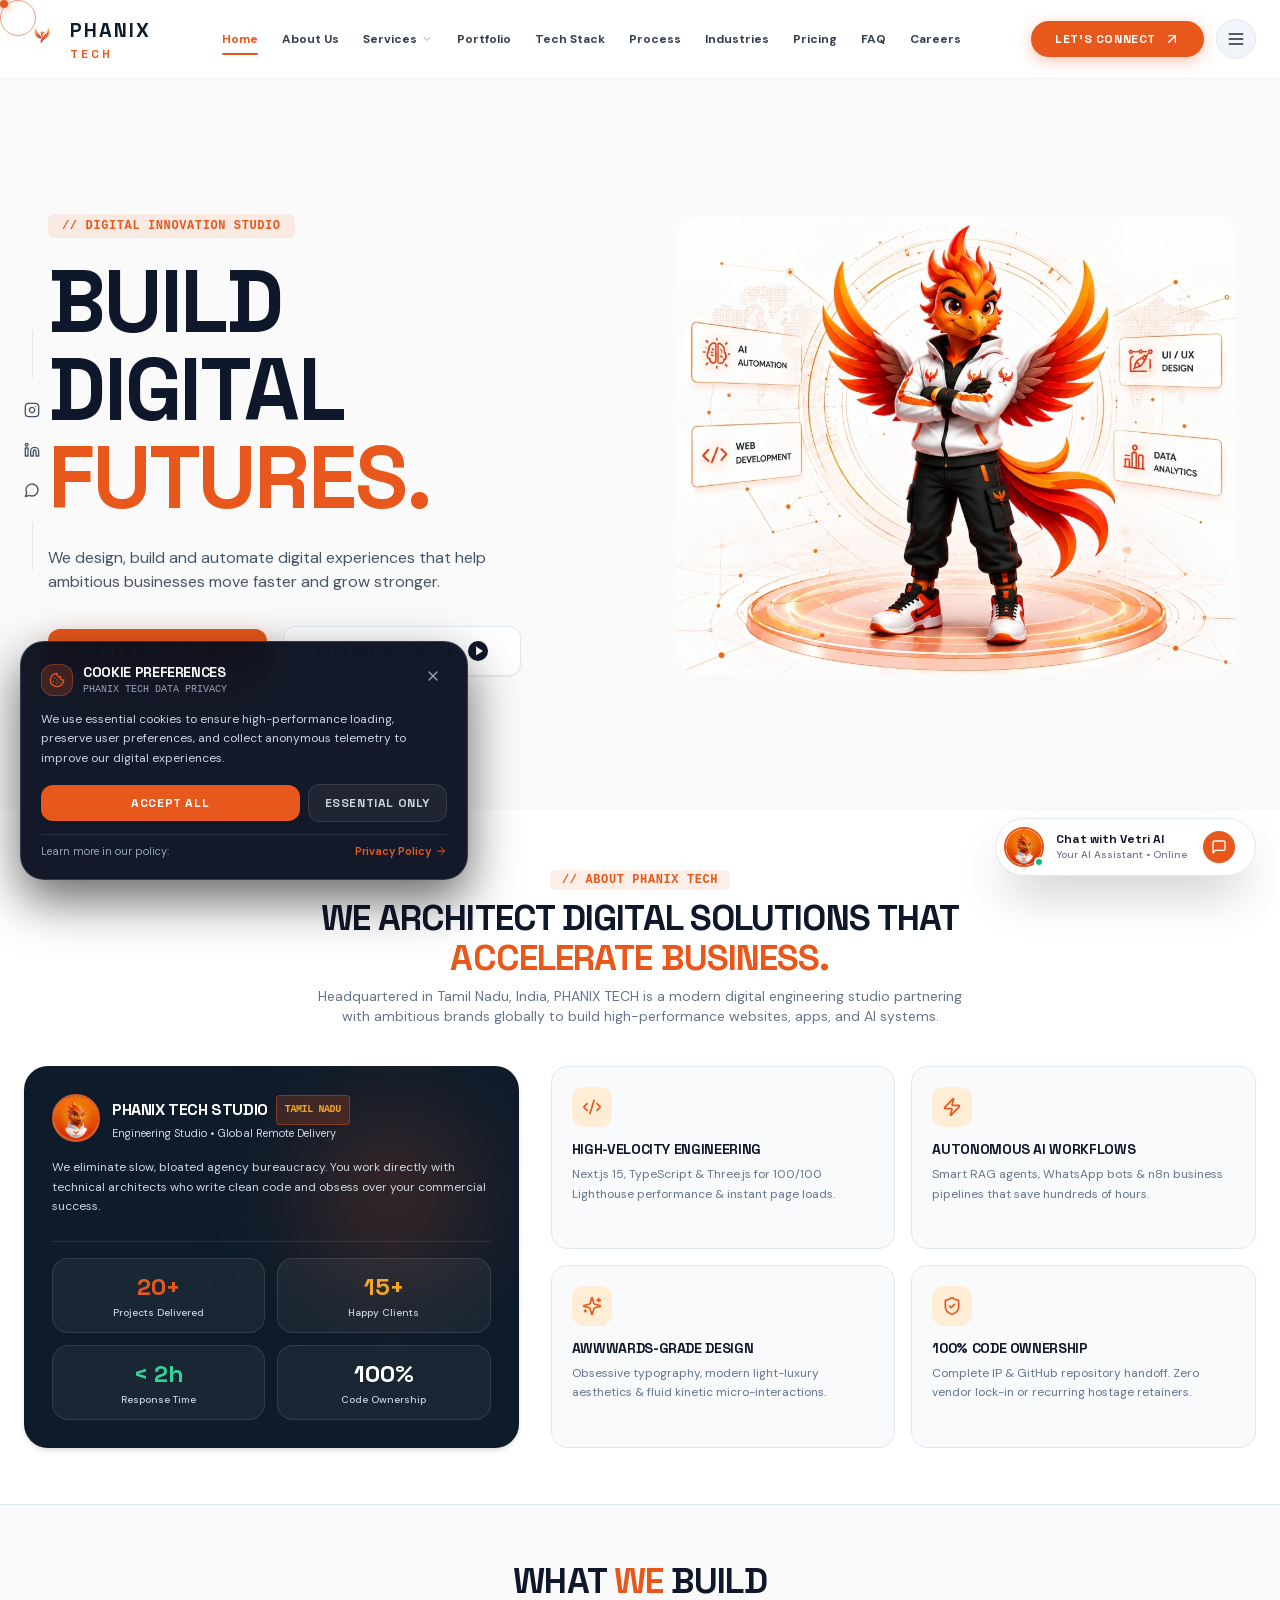
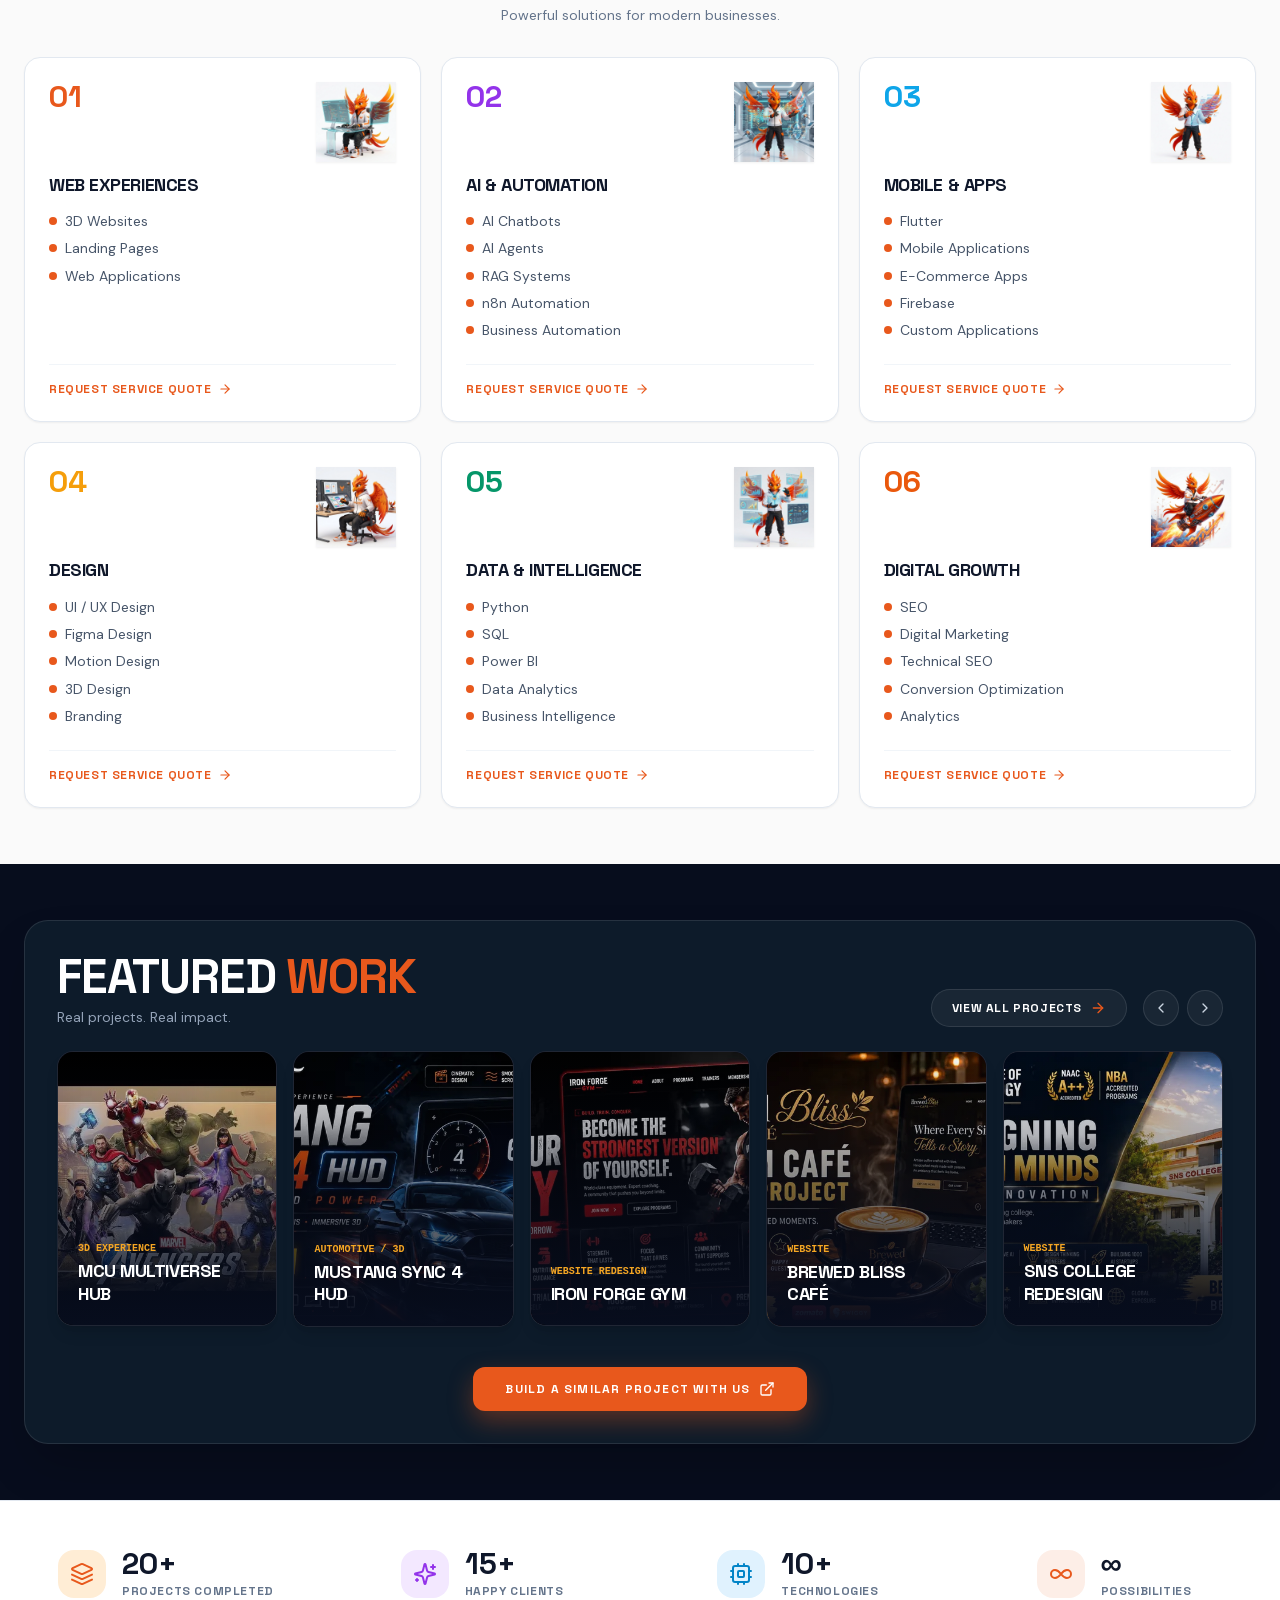
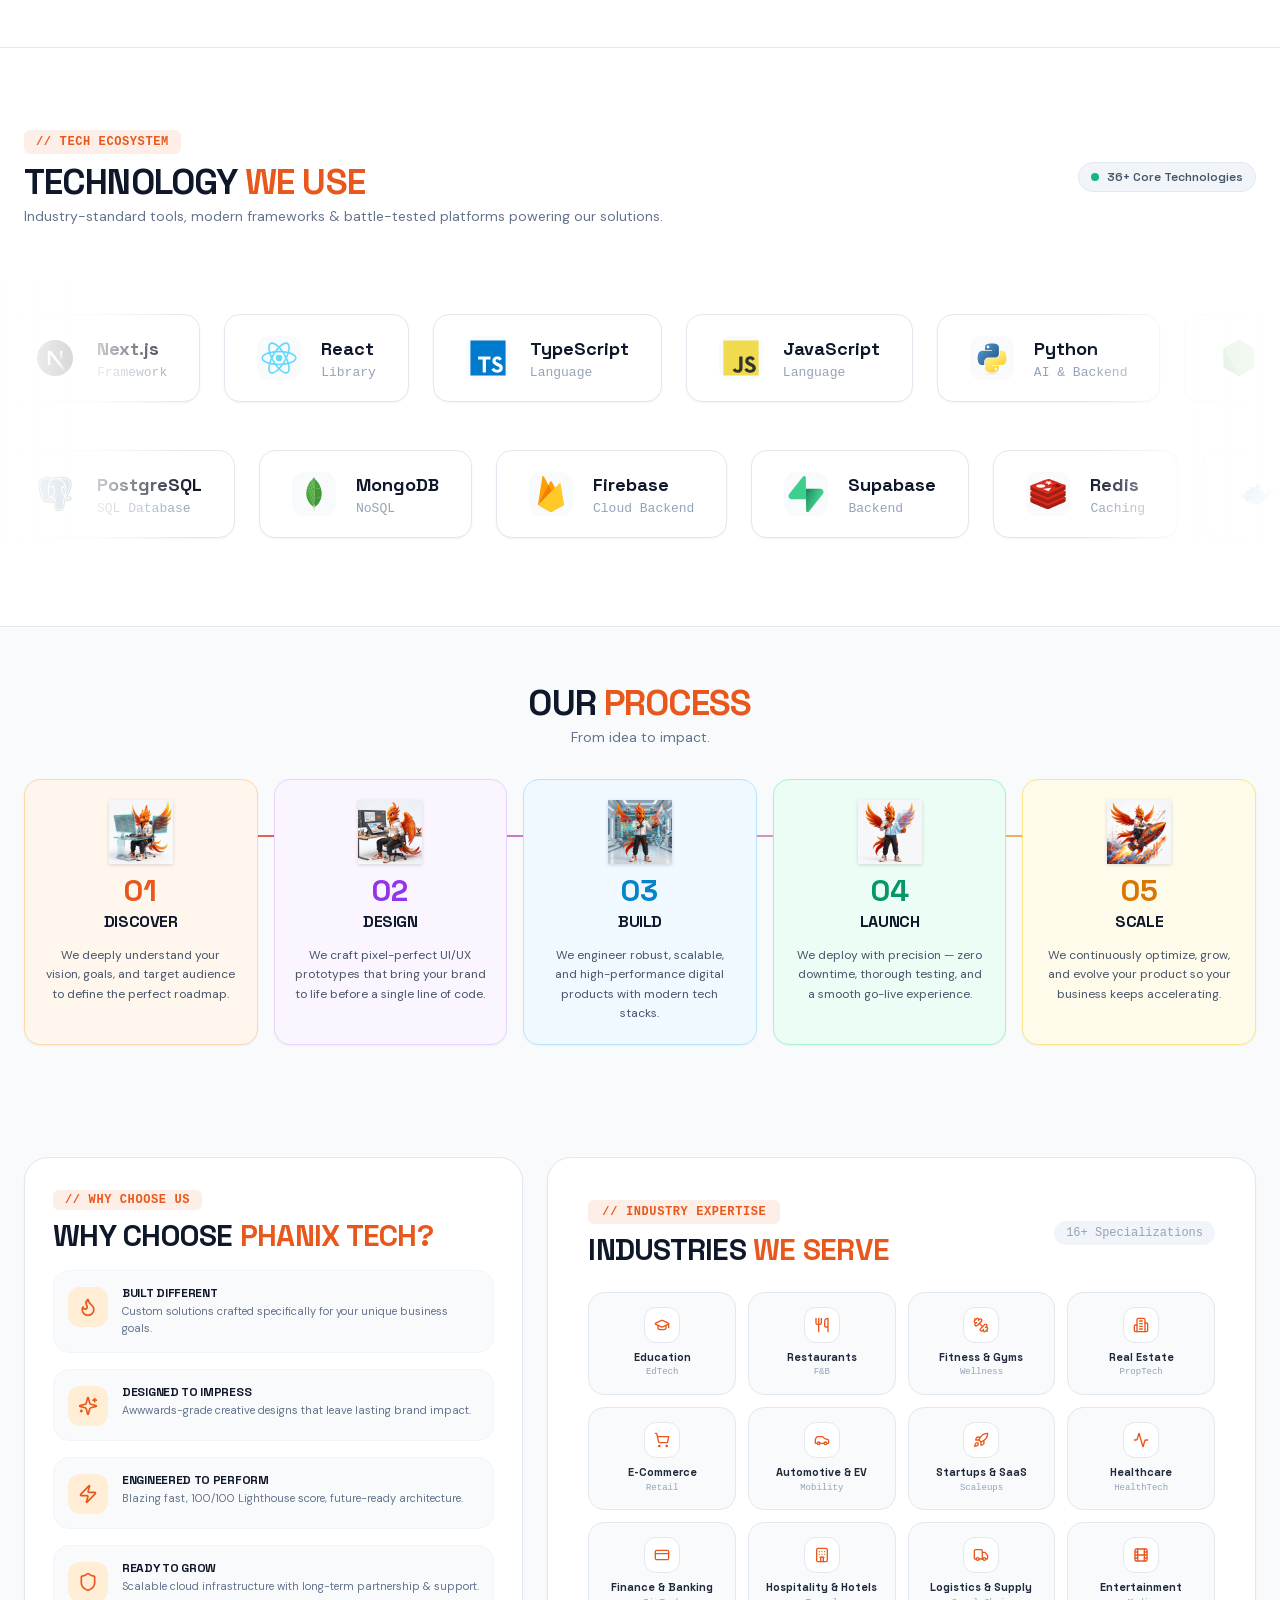
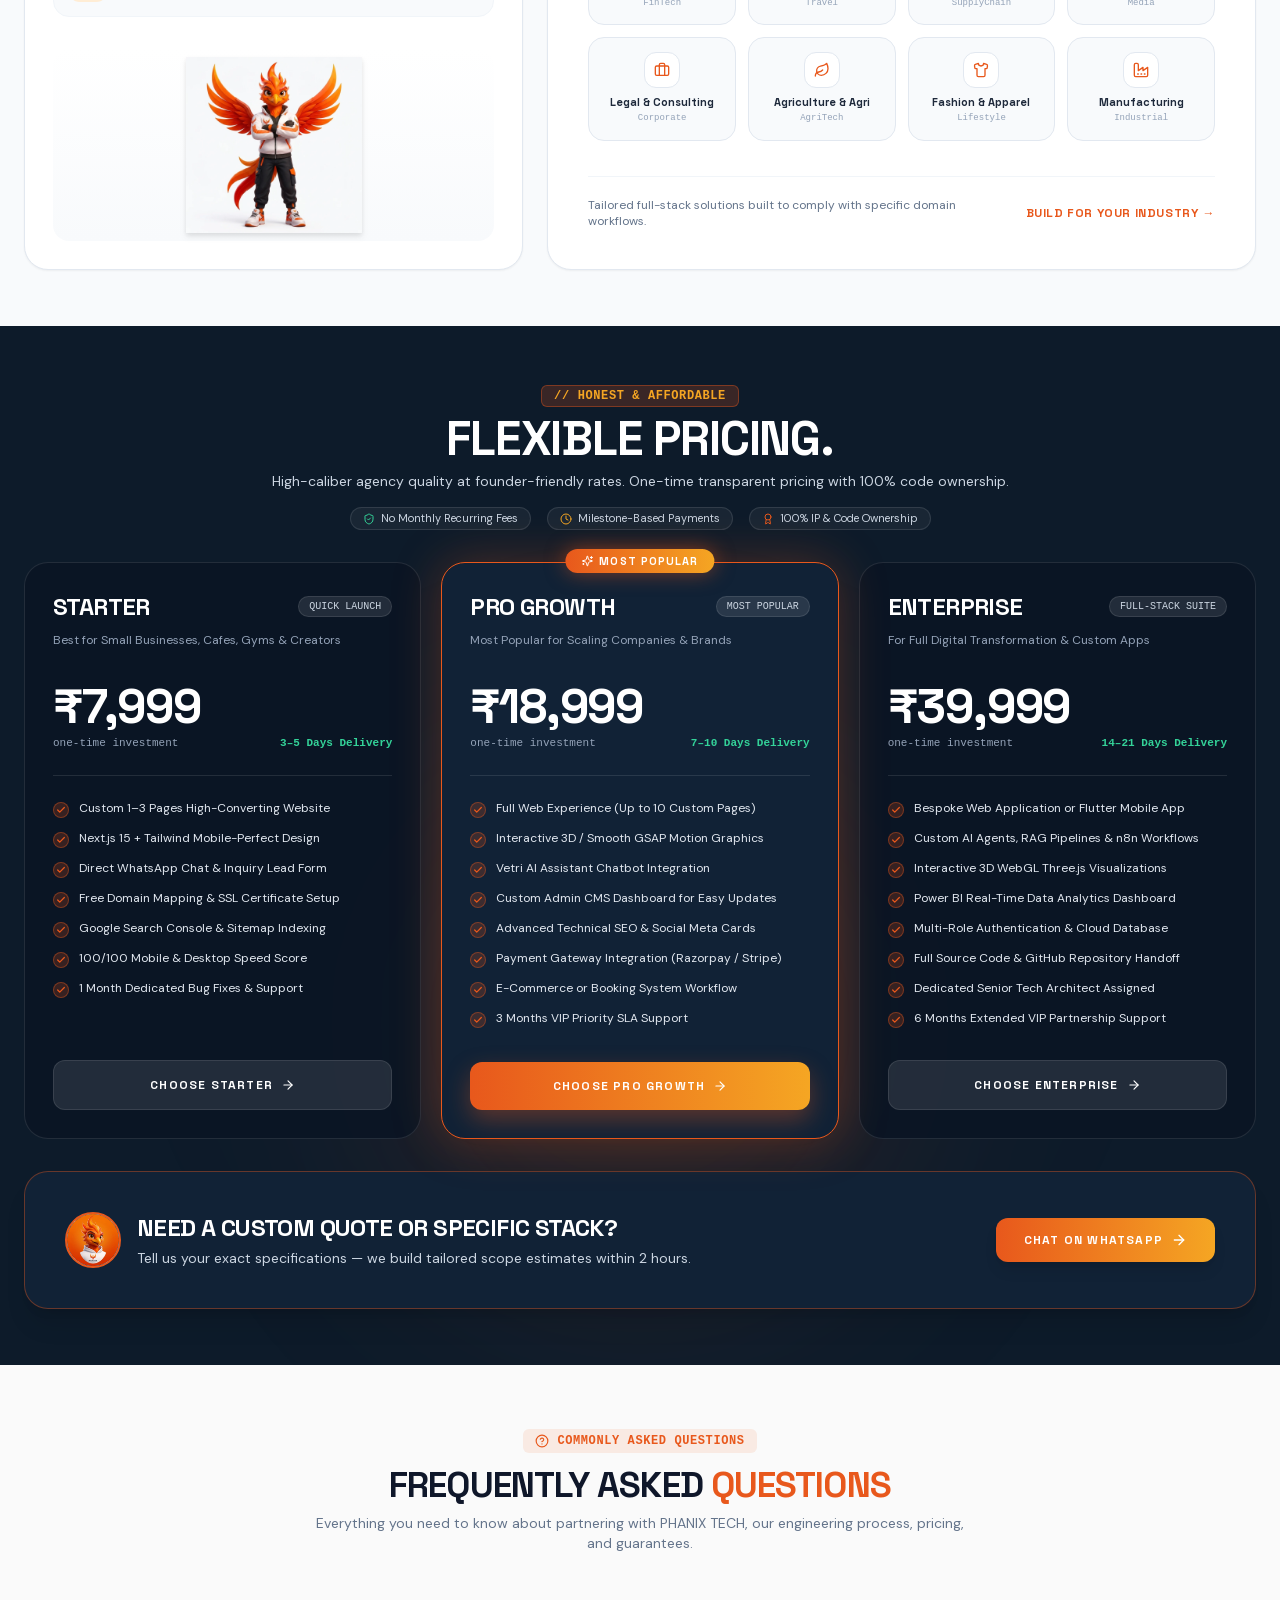
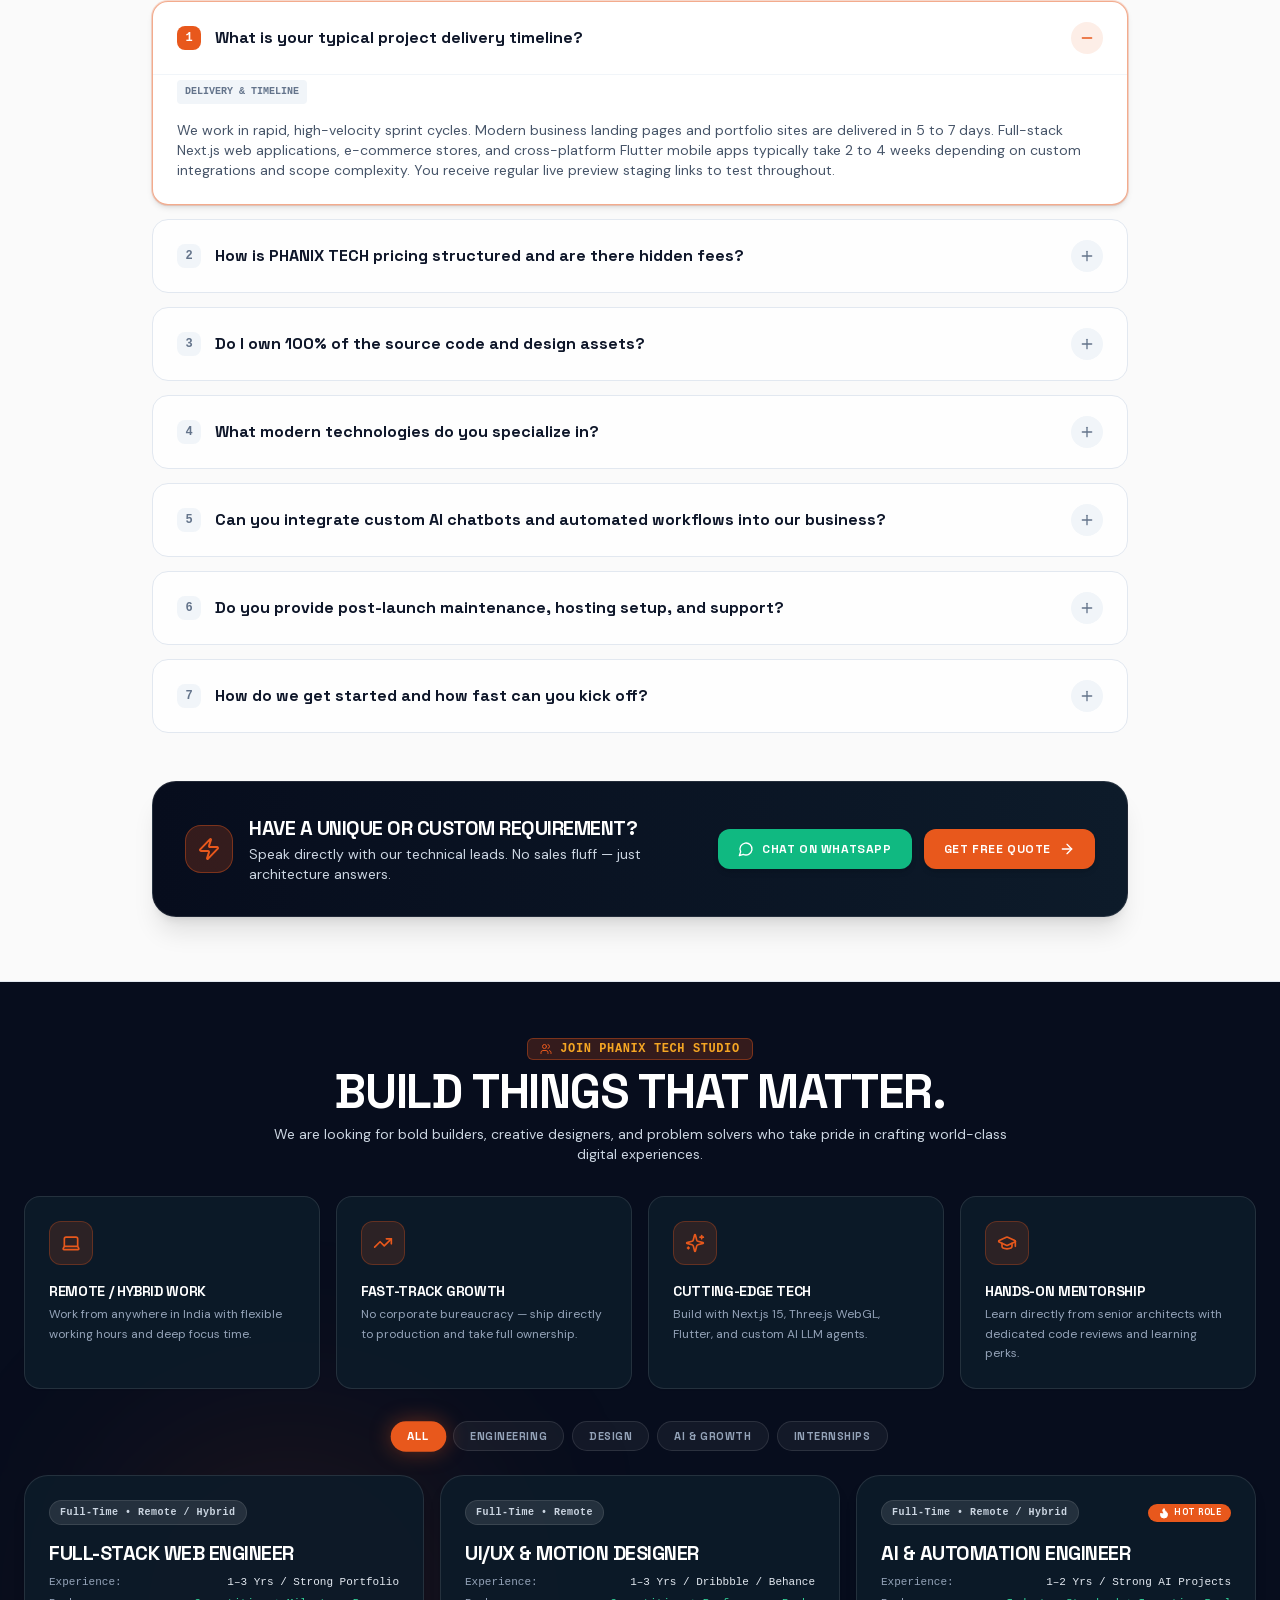
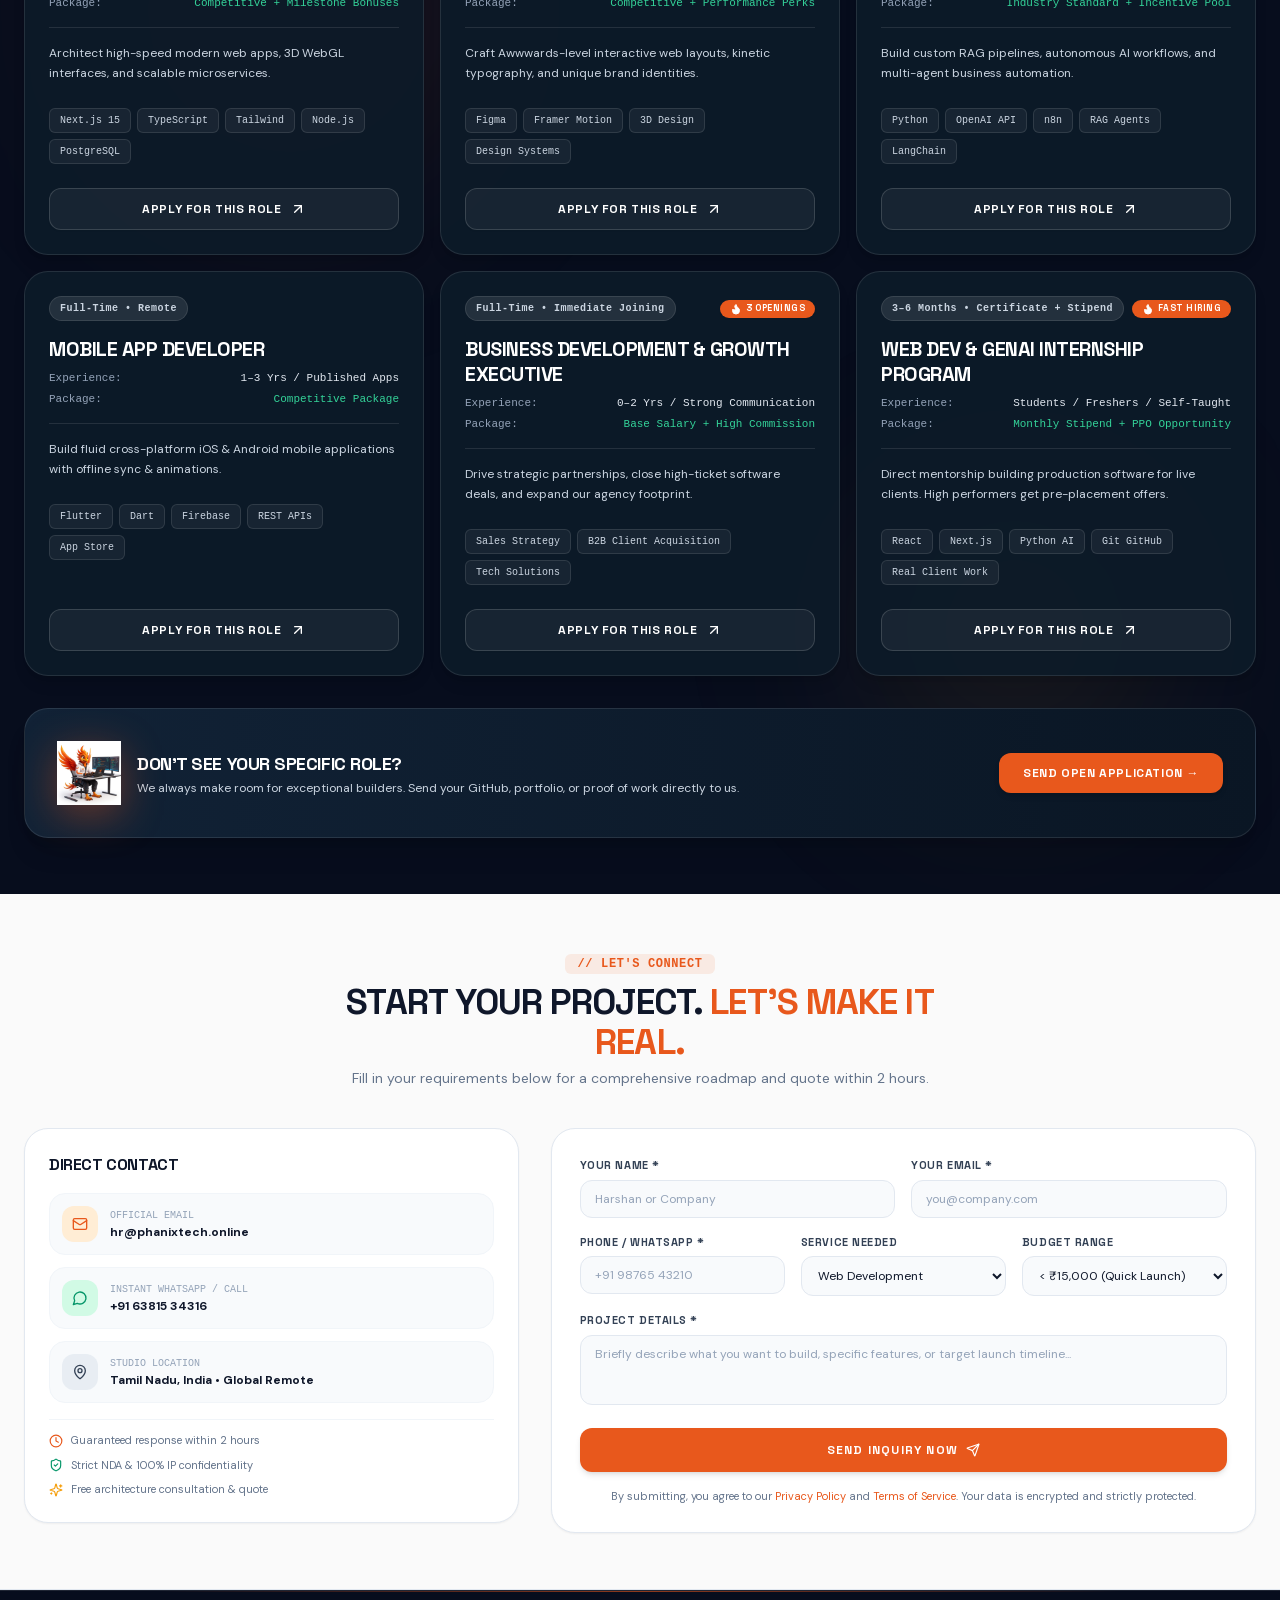
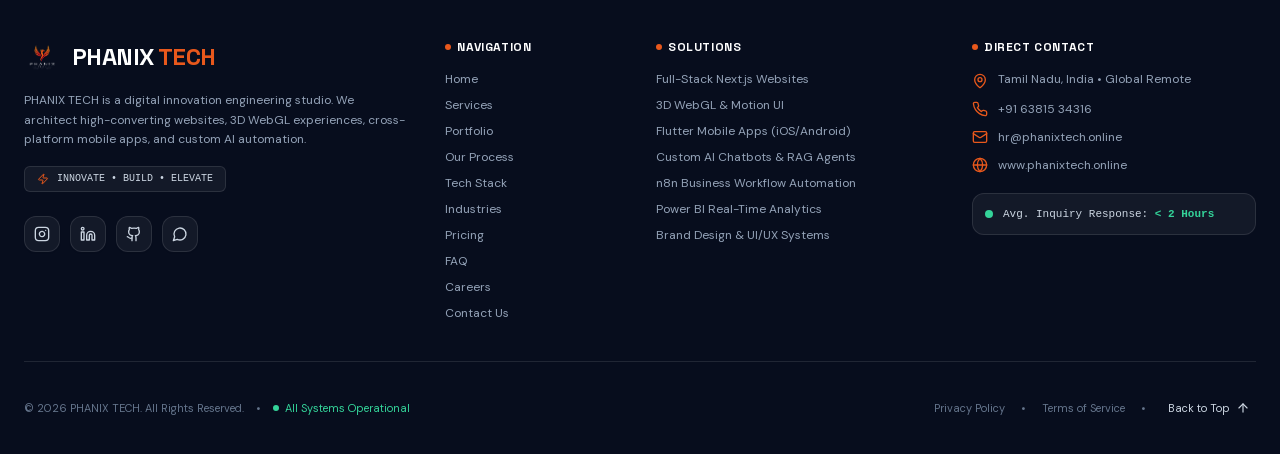
==== commit 8775821d: "Feature: Add interactive ripple transitions, tactile button liquid waves, and section radial transit" ====
--- a/index.html
+++ b/index.html
@@ -1 +1 @@
-<!DOCTYPE html><!--jfSgI5BWnpPfGUv2suIYx--><html lang="en" class="__variable_49a339 __variable_0eeb07 scroll-smooth"><head><meta charSet="utf-8"/><meta name="viewport" content="width=device-width, initial-scale=1"/><link rel="preload" as="image" href="/logo.png"/><link rel="preload" as="image" href="/vetri_hero_composite.webp"/><link rel="preload" as="image" href="/vetri_avatar.webp"/><link rel="stylesheet" href="/_next/static/css/935565c6f9d29721.css" data-precedence="next"/><link rel="preload" as="script" fetchPriority="low" href="/_next/static/chunks/webpack-b0b1627f0316878c.js"/><script src="/_next/static/chunks/4bd1b696-c023c6e3521b1417.js" async=""></script><script src="/_next/static/chunks/255-a70cfdedd3f61710.js" async=""></script><script src="/_next/static/chunks/main-app-d34550a352e0b92a.js" async=""></script><script src="/_next/static/chunks/619-ba102abea3e3d0e4.js" async=""></script><script src="/_next/static/chunks/15-647eaaa3224d9a34.js" async=""></script><script src="/_next/static/chunks/app/layout-637c2fea5d362749.js" async=""></script><script src="/_next/static/chunks/app/not-found-fe9af5b3223f5346.js" async=""></script><script src="/_next/static/chunks/173-c2d0ea1542658504.js" async=""></script><script src="/_next/static/chunks/app/page-47ed22d0ff002275.js" async=""></script><link rel="preload" href="https://www.googletagmanager.com/gtag/js?id=G-PHANIXTECH1" as="script"/><link rel="icon" type="image/png" href="/logo.png"/><title>PHANIX TECH — Web Development, AI Automation &amp; Digital Experiences</title><meta name="description" content="PHANIX TECH builds premium websites, applications, AI automation systems, digital experiences and technology solutions for ambitious businesses."/><meta name="author" content="PHANIX TECH"/><meta name="keywords" content="PHANIX TECH,phanixtech,web development company tamil nadu,ai automation agency,full stack developer portfolio,3d webgl website,react next.js studio"/><link rel="canonical" href="https://phanixtech.online"/><meta property="og:title" content="PHANIX TECH — Web Development, AI Automation &amp; Digital Experiences"/><meta property="og:description" content="Tamil Nadu&#x27;s premier digital studio for high-performance websites, 3D interactive web apps, AI chatbots &amp; mobile applications."/><meta property="og:url" content="https://phanixtech.online"/><meta property="og:site_name" content="PHANIX TECH"/><meta property="og:locale" content="en_US"/><meta property="og:image" content="https://phanixtech.online/logo.png"/><meta property="og:image:width" content="512"/><meta property="og:image:height" content="512"/><meta property="og:image:alt" content="PHANIX TECH Logo"/><meta property="og:type" content="website"/><meta name="twitter:card" content="summary_large_image"/><meta name="twitter:title" content="PHANIX TECH — Web Development, AI Automation &amp; Digital Experiences"/><meta name="twitter:description" content="High-performance websites, 3D interactive applications, AI automation &amp; mobile apps by PHANIX TECH."/><meta name="twitter:image" content="https://phanixtech.online/logo.png"/><script type="application/ld+json">{"@context":"https://schema.org","@graph":[{"@type":"Organization","@id":"https://phanixtech.online/#organization","name":"PHANIX TECH","alternateName":["phanixtech","Phanix Tech Studio"],"url":"https://phanixtech.online/","logo":"https://phanixtech.online/logo.png","telephone":"+916381534316","email":"hr@phanixtech.online","address":{"@type":"PostalAddress","addressRegion":"Tamil Nadu","addressCountry":"IN"}},{"@type":"WebSite","@id":"https://phanixtech.online/#website","url":"https://phanixtech.online/","name":"PHANIX TECH"}]}</script><script src="/_next/static/chunks/polyfills-42372ed130431b0a.js" noModule=""></script></head><body class="bg-[#070D1D] text-slate-100 antialiased selection:bg-[#E8581C] selection:text-white font-body"><div hidden=""><!--$--><!--/$--></div><main class="min-h-screen bg-[#FAFAFA] text-slate-900 relative selection:bg-[#E8581C] selection:text-white"><div class="fixed inset-0 z-[10000] bg-[#070D1D] flex flex-col items-center justify-center overflow-hidden" style="opacity:1"><div class="absolute inset-0 bg-[radial-gradient(circle_at_center,rgba(232,88,28,0.25)_0%,transparent_65%)] animate-pulse-slow pointer-events-none"></div><div class="relative z-10 flex flex-col items-center text-center px-6"><div class="relative w-24 h-24 mb-6" style="opacity:0;transform:scale(0.6)"><div class="absolute inset-0 rounded-full bg-[#E8581C]/20 blur-xl animate-pulse"></div><img src="/logo.png" alt="PHANIX TECH" class="w-full h-full object-contain relative z-10 drop-shadow-[0_0_20px_rgba(232,88,28,0.8)]"/></div><h1 class="font-heading text-4xl sm:text-5xl font-extrabold tracking-tight text-white mb-2" style="opacity:0;transform:translateY(20px)">PHANIX <span class="text-[#E8581C]">TECH</span></h1><div class="flex items-center gap-3 text-xs sm:text-sm font-semibold tracking-[0.25em] text-[#F5A623] uppercase" style="opacity:0;transform:translateY(20px)"><span>INNOVATE.</span><span class="w-1.5 h-1.5 rounded-full bg-[#E8581C]"></span><span>BUILD.</span><span class="w-1.5 h-1.5 rounded-full bg-[#E8581C]"></span><span>ELEVATE.</span></div><div class="h-1 bg-gradient-to-r from-[#E8581C] via-[#F5A623] to-[#E8581C] rounded-full mt-8 shadow-[0_0_12px_#E8581C]" style="width:0px"></div></div></div><header class="fixed top-0 left-0 right-0 z-50 transition-all duration-300 bg-white/90 backdrop-blur-sm py-4 border-b border-slate-100"><div class="max-w-7xl mx-auto px-6 flex items-center justify-between"><a href="#" class="flex items-center gap-2.5 group"><img src="/logo.png" alt="PHANIX TECH Logo" class="w-9 h-9 object-contain"/><div class="flex flex-col leading-none"><span class="font-heading font-black text-xl tracking-widest text-[#0D1B2A]">PHANIX</span><span class="font-heading font-extrabold text-xs tracking-[0.25em] text-[#E8581C] mt-0.5">TECH</span></div></a><nav class="hidden lg:flex items-center gap-6"><a href="#hero" class="relative font-body text-xs font-bold transition-colors py-1 flex items-center gap-1 text-[#E8581C]"><span>Home</span><div class="absolute -bottom-1 left-0 right-0 h-0.5 bg-[#E8581C] rounded-full"></div></a><a href="#about" class="relative font-body text-xs font-bold transition-colors py-1 flex items-center gap-1 text-slate-700 hover:text-[#E8581C]"><span>About Us</span></a><a href="#services" class="relative font-body text-xs font-bold transition-colors py-1 flex items-center gap-1 text-slate-700 hover:text-[#E8581C]"><span>Services</span><svg xmlns="http://www.w3.org/2000/svg" width="24" height="24" viewBox="0 0 24 24" fill="none" stroke="currentColor" stroke-width="2" stroke-linecap="round" stroke-linejoin="round" class="lucide lucide-chevron-down w-3 h-3 text-slate-400"><path d="m6 9 6 6 6-6"></path></svg></a><a href="#portfolio" class="relative font-body text-xs font-bold transition-colors py-1 flex items-center gap-1 text-slate-700 hover:text-[#E8581C]"><span>Portfolio</span></a><a href="#tech-stack" class="relative font-body text-xs font-bold transition-colors py-1 flex items-center gap-1 text-slate-700 hover:text-[#E8581C]"><span>Tech Stack</span></a><a href="#process" class="relative font-body text-xs font-bold transition-colors py-1 flex items-center gap-1 text-slate-700 hover:text-[#E8581C]"><span>Process</span></a><a href="#industries" class="relative font-body text-xs font-bold transition-colors py-1 flex items-center gap-1 text-slate-700 hover:text-[#E8581C]"><span>Industries</span></a><a href="#pricing" class="relative font-body text-xs font-bold transition-colors py-1 flex items-center gap-1 text-slate-700 hover:text-[#E8581C]"><span>Pricing</span></a><a href="#faq" class="relative font-body text-xs font-bold transition-colors py-1 flex items-center gap-1 text-slate-700 hover:text-[#E8581C]"><span>FAQ</span></a><a href="#careers" class="relative font-body text-xs font-bold transition-colors py-1 flex items-center gap-1 text-slate-700 hover:text-[#E8581C]"><span>Careers</span></a></nav><div class="flex items-center gap-3"><a href="#contact" class="hidden sm:inline-flex items-center gap-2 px-6 py-2.5 rounded-full bg-[#E8581C] hover:bg-[#FF6B2B] text-white font-heading font-bold text-xs uppercase tracking-wider shadow-[0_4px_15px_rgba(232,88,28,0.35)] hover:scale-105 transition-all"><span>Let&#x27;s Connect</span><svg xmlns="http://www.w3.org/2000/svg" width="24" height="24" viewBox="0 0 24 24" fill="none" stroke="currentColor" stroke-width="2" stroke-linecap="round" stroke-linejoin="round" class="lucide lucide-arrow-up-right w-4 h-4"><path d="M7 7h10v10"></path><path d="M7 17 17 7"></path></svg></a><button class="w-10 h-10 rounded-full bg-slate-100 hover:bg-slate-200 text-slate-800 flex items-center justify-center border border-slate-200 transition-colors" aria-label="Toggle Menu"><svg xmlns="http://www.w3.org/2000/svg" width="24" height="24" viewBox="0 0 24 24" fill="none" stroke="currentColor" stroke-width="2" stroke-linecap="round" stroke-linejoin="round" class="lucide lucide-menu w-5 h-5"><line x1="4" x2="20" y1="12" y2="12"></line><line x1="4" x2="20" y1="6" y2="6"></line><line x1="4" x2="20" y1="18" y2="18"></line></svg></button></div></div></header><section id="hero" class="relative min-h-[90vh] pt-32 pb-12 flex flex-col justify-center overflow-hidden bg-[#FAFAFA] text-slate-900"><div class="hidden xl:flex fixed left-6 top-1/2 -translate-y-1/2 z-40 flex-col items-center gap-6 text-slate-600"><div class="w-[1px] h-12 bg-slate-200"></div><a href="https://instagram.com/phanix_tech" target="_blank" rel="noopener noreferrer" class="hover:text-[#E8581C] hover:scale-110 transition-all" aria-label="Instagram"><svg xmlns="http://www.w3.org/2000/svg" width="24" height="24" viewBox="0 0 24 24" fill="none" stroke="currentColor" stroke-width="2" stroke-linecap="round" stroke-linejoin="round" class="lucide lucide-instagram w-4 h-4"><rect width="20" height="20" x="2" y="2" rx="5" ry="5"></rect><path d="M16 11.37A4 4 0 1 1 12.63 8 4 4 0 0 1 16 11.37z"></path><line x1="17.5" x2="17.51" y1="6.5" y2="6.5"></line></svg></a><a href="http://www.linkedin.com/in/phanix-tech" target="_blank" rel="noopener noreferrer" class="hover:text-[#E8581C] hover:scale-110 transition-all" aria-label="LinkedIn"><svg xmlns="http://www.w3.org/2000/svg" width="24" height="24" viewBox="0 0 24 24" fill="none" stroke="currentColor" stroke-width="2" stroke-linecap="round" stroke-linejoin="round" class="lucide lucide-linkedin w-4 h-4"><path d="M16 8a6 6 0 0 1 6 6v7h-4v-7a2 2 0 0 0-2-2 2 2 0 0 0-2 2v7h-4v-7a6 6 0 0 1 6-6z"></path><rect width="4" height="12" x="2" y="9"></rect><circle cx="4" cy="4" r="2"></circle></svg></a><a href="https://wa.me/916381534316" target="_blank" rel="noopener noreferrer" class="hover:text-emerald-500 hover:scale-110 transition-all" aria-label="WhatsApp"><svg xmlns="http://www.w3.org/2000/svg" width="24" height="24" viewBox="0 0 24 24" fill="none" stroke="currentColor" stroke-width="2" stroke-linecap="round" stroke-linejoin="round" class="lucide lucide-message-circle w-4 h-4"><path d="M7.9 20A9 9 0 1 0 4 16.1L2 22Z"></path></svg></a><div class="w-[1px] h-12 bg-slate-200"></div></div><div class="max-w-7xl mx-auto px-6 relative z-10 w-full grid grid-cols-1 lg:grid-cols-12 gap-8 items-center my-auto"><div class="lg:col-span-6 flex flex-col items-start text-left xl:pl-6"><div class="inline-flex items-center gap-2 px-3.5 py-1 rounded-md bg-[#E8581C]/10 text-[#E8581C] font-mono text-xs font-bold tracking-wider uppercase mb-5"><span class="text-[#E8581C] font-black">//</span><span>DIGITAL INNOVATION STUDIO</span></div><h1 class="font-heading text-6xl sm:text-7xl lg:text-[5.5rem] font-black tracking-tight leading-[0.94] text-[#0F172A] mb-6 uppercase">BUILD <br/>DIGITAL <br/><span class="text-[#E8581C]">FUTURES.</span></h1><p class="text-slate-600 text-sm sm:text-base max-w-lg mb-8 leading-relaxed font-body">We design, build and automate digital experiences that help ambitious businesses move faster and grow stronger.</p><div class="flex flex-wrap items-center gap-4 w-full sm:w-auto"><a href="#contact" class="w-full sm:w-auto px-8 py-3.5 rounded-xl bg-[#E8581C] hover:bg-[#FF6B2B] text-white font-heading font-bold text-xs uppercase tracking-widest shadow-[0_10px_25px_rgba(232,88,28,0.35)] hover:scale-105 transition-all flex items-center justify-center gap-3"><span>Start a Project</span><svg xmlns="http://www.w3.org/2000/svg" width="24" height="24" viewBox="0 0 24 24" fill="none" stroke="currentColor" stroke-width="2" stroke-linecap="round" stroke-linejoin="round" class="lucide lucide-arrow-right w-4 h-4"><path d="M5 12h14"></path><path d="m12 5 7 7-7 7"></path></svg></a><a href="#portfolio" class="w-full sm:w-auto px-8 py-3.5 rounded-xl bg-white border border-slate-200 text-slate-800 font-heading font-bold text-xs uppercase tracking-widest hover:border-[#E8581C] hover:bg-slate-50 transition-all flex items-center justify-center gap-3 shadow-sm"><span>Explore Our Work</span><div class="w-5 h-5 rounded-full bg-slate-900 flex items-center justify-center text-white"><svg xmlns="http://www.w3.org/2000/svg" width="24" height="24" viewBox="0 0 24 24" fill="none" stroke="currentColor" stroke-width="2" stroke-linecap="round" stroke-linejoin="round" class="lucide lucide-play w-2.5 h-2.5 fill-white ml-0.5"><polygon points="6 3 20 12 6 21 6 3"></polygon></svg></div></a></div></div><div class="lg:col-span-6 relative flex items-center justify-center py-2"><div class="relative z-10 w-full max-w-[560px] transition-transform duration-200 ease-out" style="opacity:0;transform:scale(0.92)"><img src="/vetri_hero_composite.webp" alt="Vetri Hero Stage &amp; Capabilities" class="w-full h-auto object-contain rounded-3xl"/></div></div></div></section><section id="about" class="py-14 bg-white border-b border-slate-200 relative overflow-hidden"><div class="max-w-7xl mx-auto px-6"><div class="text-center max-w-2xl mx-auto mb-10"><div class="inline-flex items-center gap-2 px-3 py-0.5 rounded-md bg-[#E8581C]/10 text-[#E8581C] font-mono text-xs font-bold tracking-wider uppercase mb-2"><span class="font-black">//</span><span>ABOUT PHANIX TECH</span></div><h2 class="font-heading text-3xl sm:text-4xl font-black uppercase tracking-tight text-[#0F172A]">WE ARCHITECT DIGITAL SOLUTIONS THAT <span class="text-[#E8581C]">ACCELERATE BUSINESS.</span></h2><p class="text-slate-500 text-xs sm:text-sm font-body mt-2 leading-relaxed">Headquartered in Tamil Nadu, India, PHANIX TECH is a modern digital engineering studio partnering with ambitious brands globally to build high-performance websites, apps, and AI systems.</p></div><div class="grid grid-cols-1 lg:grid-cols-12 gap-8 items-stretch"><div class="lg:col-span-5 rounded-3xl bg-[#0D1B2A] p-7 text-white flex flex-col justify-between relative overflow-hidden shadow-md"><div class="absolute top-0 right-0 w-64 h-64 bg-[radial-gradient(circle,rgba(232,88,28,0.3)_0%,transparent_70%)] blur-[50px] pointer-events-none"></div><div class="relative z-10"><div class="flex items-center gap-3 mb-4"><img src="/vetri_avatar.webp" alt="Vetri AI Mascot - Lead Architect at PHANIX TECH Studio" class="w-12 h-12 rounded-full border-2 border-[#E8581C] object-cover" loading="lazy" decoding="async"/><div><div class="font-heading text-base font-bold text-white uppercase tracking-tight flex items-center gap-2"><span>PHANIX TECH STUDIO</span><span class="text-[10px] font-mono px-2 py-0.5 rounded bg-[#E8581C]/20 border border-[#E8581C]/40 text-[#F5A623]">TAMIL NADU</span></div><div class="text-[11px] text-slate-300">Engineering Studio • Global Remote Delivery</div></div></div><p class="text-xs text-slate-300 font-body leading-relaxed mb-6">We eliminate slow, bloated agency bureaucracy. You work directly with technical architects who write clean code and obsess over your commercial success.</p></div><div class="grid grid-cols-2 gap-3 relative z-10 pt-4 border-t border-white/10"><div class="p-3 rounded-2xl bg-white/5 border border-white/10 text-center"><div class="font-heading text-2xl font-black text-[#E8581C]">20+</div><div class="text-[10px] text-slate-300 font-medium mt-0.5">Projects Delivered</div></div><div class="p-3 rounded-2xl bg-white/5 border border-white/10 text-center"><div class="font-heading text-2xl font-black text-[#F5A623]">15+</div><div class="text-[10px] text-slate-300 font-medium mt-0.5">Happy Clients</div></div><div class="p-3 rounded-2xl bg-white/5 border border-white/10 text-center"><div class="font-heading text-2xl font-black text-emerald-400">&lt; 2h</div><div class="text-[10px] text-slate-300 font-medium mt-0.5">Response Time</div></div><div class="p-3 rounded-2xl bg-white/5 border border-white/10 text-center"><div class="font-heading text-2xl font-black text-white">100%</div><div class="text-[10px] text-slate-300 font-medium mt-0.5">Code Ownership</div></div></div></div><div class="lg:col-span-7 grid grid-cols-1 sm:grid-cols-2 gap-4"><div class="p-5 rounded-2xl bg-slate-50 border border-slate-200 hover:border-[#E8581C] hover:bg-white hover:shadow-md transition-all duration-200 flex flex-col justify-between group"><div><div class="w-10 h-10 rounded-xl bg-orange-100 flex items-center justify-center text-[#E8581C] mb-3 group-hover:scale-110 group-hover:bg-[#E8581C] group-hover:text-white transition-all shadow-xs"><svg xmlns="http://www.w3.org/2000/svg" width="24" height="24" viewBox="0 0 24 24" fill="none" stroke="currentColor" stroke-width="2" stroke-linecap="round" stroke-linejoin="round" class="lucide lucide-code-xml w-5 h-5"><path d="m18 16 4-4-4-4"></path><path d="m6 8-4 4 4 4"></path><path d="m14.5 4-5 16"></path></svg></div><h3 class="font-heading text-sm font-bold text-[#0F172A] uppercase tracking-tight mb-1.5 group-hover:text-[#E8581C] transition-colors">High-Velocity Engineering</h3><p class="text-xs text-slate-500 font-body leading-relaxed">Next.js 15, TypeScript &amp; Three.js for 100/100 Lighthouse performance &amp; instant page loads.</p></div></div><div class="p-5 rounded-2xl bg-slate-50 border border-slate-200 hover:border-[#E8581C] hover:bg-white hover:shadow-md transition-all duration-200 flex flex-col justify-between group"><div><div class="w-10 h-10 rounded-xl bg-orange-100 flex items-center justify-center text-[#E8581C] mb-3 group-hover:scale-110 group-hover:bg-[#E8581C] group-hover:text-white transition-all shadow-xs"><svg xmlns="http://www.w3.org/2000/svg" width="24" height="24" viewBox="0 0 24 24" fill="none" stroke="currentColor" stroke-width="2" stroke-linecap="round" stroke-linejoin="round" class="lucide lucide-zap w-5 h-5"><path d="M4 14a1 1 0 0 1-.78-1.63l9.9-10.2a.5.5 0 0 1 .86.46l-1.92 6.02A1 1 0 0 0 13 10h7a1 1 0 0 1 .78 1.63l-9.9 10.2a.5.5 0 0 1-.86-.46l1.92-6.02A1 1 0 0 0 11 14z"></path></svg></div><h3 class="font-heading text-sm font-bold text-[#0F172A] uppercase tracking-tight mb-1.5 group-hover:text-[#E8581C] transition-colors">Autonomous AI Workflows</h3><p class="text-xs text-slate-500 font-body leading-relaxed">Smart RAG agents, WhatsApp bots &amp; n8n business pipelines that save hundreds of hours.</p></div></div><div class="p-5 rounded-2xl bg-slate-50 border border-slate-200 hover:border-[#E8581C] hover:bg-white hover:shadow-md transition-all duration-200 flex flex-col justify-between group"><div><div class="w-10 h-10 rounded-xl bg-orange-100 flex items-center justify-center text-[#E8581C] mb-3 group-hover:scale-110 group-hover:bg-[#E8581C] group-hover:text-white transition-all shadow-xs"><svg xmlns="http://www.w3.org/2000/svg" width="24" height="24" viewBox="0 0 24 24" fill="none" stroke="currentColor" stroke-width="2" stroke-linecap="round" stroke-linejoin="round" class="lucide lucide-sparkles w-5 h-5"><path d="M9.937 15.5A2 2 0 0 0 8.5 14.063l-6.135-1.582a.5.5 0 0 1 0-.962L8.5 9.936A2 2 0 0 0 9.937 8.5l1.582-6.135a.5.5 0 0 1 .963 0L14.063 8.5A2 2 0 0 0 15.5 9.937l6.135 1.581a.5.5 0 0 1 0 .964L15.5 14.063a2 2 0 0 0-1.437 1.437l-1.582 6.135a.5.5 0 0 1-.963 0z"></path><path d="M20 3v4"></path><path d="M22 5h-4"></path><path d="M4 17v2"></path><path d="M5 18H3"></path></svg></div><h3 class="font-heading text-sm font-bold text-[#0F172A] uppercase tracking-tight mb-1.5 group-hover:text-[#E8581C] transition-colors">Awwwards-Grade Design</h3><p class="text-xs text-slate-500 font-body leading-relaxed">Obsessive typography, modern light-luxury aesthetics &amp; fluid kinetic micro-interactions.</p></div></div><div class="p-5 rounded-2xl bg-slate-50 border border-slate-200 hover:border-[#E8581C] hover:bg-white hover:shadow-md transition-all duration-200 flex flex-col justify-between group"><div><div class="w-10 h-10 rounded-xl bg-orange-100 flex items-center justify-center text-[#E8581C] mb-3 group-hover:scale-110 group-hover:bg-[#E8581C] group-hover:text-white transition-all shadow-xs"><svg xmlns="http://www.w3.org/2000/svg" width="24" height="24" viewBox="0 0 24 24" fill="none" stroke="currentColor" stroke-width="2" stroke-linecap="round" stroke-linejoin="round" class="lucide lucide-shield-check w-5 h-5"><path d="M20 13c0 5-3.5 7.5-7.66 8.95a1 1 0 0 1-.67-.01C7.5 20.5 4 18 4 13V6a1 1 0 0 1 1-1c2 0 4.5-1.2 6.24-2.72a1.17 1.17 0 0 1 1.52 0C14.51 3.81 17 5 19 5a1 1 0 0 1 1 1z"></path><path d="m9 12 2 2 4-4"></path></svg></div><h3 class="font-heading text-sm font-bold text-[#0F172A] uppercase tracking-tight mb-1.5 group-hover:text-[#E8581C] transition-colors">100% Code Ownership</h3><p class="text-xs text-slate-500 font-body leading-relaxed">Complete IP &amp; GitHub repository handoff. Zero vendor lock-in or recurring hostage retainers.</p></div></div></div></div></div></section><section id="services" class="py-14 bg-[#FAFAFA]"><div class="max-w-7xl mx-auto px-6"><div class="text-center mb-8"><h2 class="font-heading text-3xl sm:text-4xl font-black uppercase tracking-tight text-[#0F172A]">WHAT <span class="text-[#E8581C]">WE</span> BUILD</h2><p class="text-slate-500 text-xs sm:text-sm mt-1 font-body">Powerful solutions for modern businesses.</p></div><div class="grid grid-cols-1 sm:grid-cols-2 lg:grid-cols-3 gap-5"><div class="bg-white rounded-2xl p-5 sm:p-6 border border-slate-200 shadow-sm hover:shadow-lg hover:border-[#E8581C]/40 transition-all duration-300 flex flex-col justify-between group" style="opacity:0;transform:translateY(20px)"><div class="flex items-start justify-between mb-3"><span class="font-heading text-3xl font-black leading-none text-[#E8581C]">01</span><img src="/srv_web.webp" alt="WEB EXPERIENCES engineering service - PHANIX TECH" class="w-16 h-16 sm:w-20 sm:h-20 object-contain filter drop-shadow-sm group-hover:scale-110 transition-transform duration-300" loading="lazy" decoding="async"/></div><h3 class="font-heading text-lg font-extrabold text-[#0F172A] uppercase tracking-tight mb-4 group-hover:text-[#E8581C] transition-colors leading-tight">WEB EXPERIENCES</h3><ul class="space-y-2 mb-6 flex-1"><li class="flex items-start gap-2 text-sm text-slate-600 font-body leading-snug"><span class="mt-[5px] w-2 h-2 rounded-full bg-[#E8581C] flex-shrink-0"></span><span>3D Websites</span></li><li class="flex items-start gap-2 text-sm text-slate-600 font-body leading-snug"><span class="mt-[5px] w-2 h-2 rounded-full bg-[#E8581C] flex-shrink-0"></span><span>Landing Pages</span></li><li class="flex items-start gap-2 text-sm text-slate-600 font-body leading-snug"><span class="mt-[5px] w-2 h-2 rounded-full bg-[#E8581C] flex-shrink-0"></span><span>Web Applications</span></li></ul><a href="#contact" class="inline-flex items-center gap-1.5 text-xs font-heading font-bold text-[#E8581C] uppercase tracking-wider hover:gap-2.5 transition-all pt-4 border-t border-slate-100"><span>Request Service Quote</span><svg xmlns="http://www.w3.org/2000/svg" width="24" height="24" viewBox="0 0 24 24" fill="none" stroke="currentColor" stroke-width="2" stroke-linecap="round" stroke-linejoin="round" class="lucide lucide-arrow-right w-3.5 h-3.5"><path d="M5 12h14"></path><path d="m12 5 7 7-7 7"></path></svg></a></div><div class="bg-white rounded-2xl p-5 sm:p-6 border border-slate-200 shadow-sm hover:shadow-lg hover:border-[#E8581C]/40 transition-all duration-300 flex flex-col justify-between group" style="opacity:0;transform:translateY(20px)"><div class="flex items-start justify-between mb-3"><span class="font-heading text-3xl font-black leading-none text-purple-600">02</span><img src="/srv_ai.webp" alt="AI &amp; AUTOMATION engineering service - PHANIX TECH" class="w-16 h-16 sm:w-20 sm:h-20 object-contain filter drop-shadow-sm group-hover:scale-110 transition-transform duration-300" loading="lazy" decoding="async"/></div><h3 class="font-heading text-lg font-extrabold text-[#0F172A] uppercase tracking-tight mb-4 group-hover:text-[#E8581C] transition-colors leading-tight">AI &amp; AUTOMATION</h3><ul class="space-y-2 mb-6 flex-1"><li class="flex items-start gap-2 text-sm text-slate-600 font-body leading-snug"><span class="mt-[5px] w-2 h-2 rounded-full bg-[#E8581C] flex-shrink-0"></span><span>AI Chatbots</span></li><li class="flex items-start gap-2 text-sm text-slate-600 font-body leading-snug"><span class="mt-[5px] w-2 h-2 rounded-full bg-[#E8581C] flex-shrink-0"></span><span>AI Agents</span></li><li class="flex items-start gap-2 text-sm text-slate-600 font-body leading-snug"><span class="mt-[5px] w-2 h-2 rounded-full bg-[#E8581C] flex-shrink-0"></span><span>RAG Systems</span></li><li class="flex items-start gap-2 text-sm text-slate-600 font-body leading-snug"><span class="mt-[5px] w-2 h-2 rounded-full bg-[#E8581C] flex-shrink-0"></span><span>n8n Automation</span></li><li class="flex items-start gap-2 text-sm text-slate-600 font-body leading-snug"><span class="mt-[5px] w-2 h-2 rounded-full bg-[#E8581C] flex-shrink-0"></span><span>Business Automation</span></li></ul><a href="#contact" class="inline-flex items-center gap-1.5 text-xs font-heading font-bold text-[#E8581C] uppercase tracking-wider hover:gap-2.5 transition-all pt-4 border-t border-slate-100"><span>Request Service Quote</span><svg xmlns="http://www.w3.org/2000/svg" width="24" height="24" viewBox="0 0 24 24" fill="none" stroke="currentColor" stroke-width="2" stroke-linecap="round" stroke-linejoin="round" class="lucide lucide-arrow-right w-3.5 h-3.5"><path d="M5 12h14"></path><path d="m12 5 7 7-7 7"></path></svg></a></div><div class="bg-white rounded-2xl p-5 sm:p-6 border border-slate-200 shadow-sm hover:shadow-lg hover:border-[#E8581C]/40 transition-all duration-300 flex flex-col justify-between group" style="opacity:0;transform:translateY(20px)"><div class="flex items-start justify-between mb-3"><span class="font-heading text-3xl font-black leading-none text-sky-500">03</span><img src="/srv_mobile.webp" alt="MOBILE &amp; APPS engineering service - PHANIX TECH" class="w-16 h-16 sm:w-20 sm:h-20 object-contain filter drop-shadow-sm group-hover:scale-110 transition-transform duration-300" loading="lazy" decoding="async"/></div><h3 class="font-heading text-lg font-extrabold text-[#0F172A] uppercase tracking-tight mb-4 group-hover:text-[#E8581C] transition-colors leading-tight">MOBILE &amp; APPS</h3><ul class="space-y-2 mb-6 flex-1"><li class="flex items-start gap-2 text-sm text-slate-600 font-body leading-snug"><span class="mt-[5px] w-2 h-2 rounded-full bg-[#E8581C] flex-shrink-0"></span><span>Flutter</span></li><li class="flex items-start gap-2 text-sm text-slate-600 font-body leading-snug"><span class="mt-[5px] w-2 h-2 rounded-full bg-[#E8581C] flex-shrink-0"></span><span>Mobile Applications</span></li><li class="flex items-start gap-2 text-sm text-slate-600 font-body leading-snug"><span class="mt-[5px] w-2 h-2 rounded-full bg-[#E8581C] flex-shrink-0"></span><span>E-Commerce Apps</span></li><li class="flex items-start gap-2 text-sm text-slate-600 font-body leading-snug"><span class="mt-[5px] w-2 h-2 rounded-full bg-[#E8581C] flex-shrink-0"></span><span>Firebase</span></li><li class="flex items-start gap-2 text-sm text-slate-600 font-body leading-snug"><span class="mt-[5px] w-2 h-2 rounded-full bg-[#E8581C] flex-shrink-0"></span><span>Custom Applications</span></li></ul><a href="#contact" class="inline-flex items-center gap-1.5 text-xs font-heading font-bold text-[#E8581C] uppercase tracking-wider hover:gap-2.5 transition-all pt-4 border-t border-slate-100"><span>Request Service Quote</span><svg xmlns="http://www.w3.org/2000/svg" width="24" height="24" viewBox="0 0 24 24" fill="none" stroke="currentColor" stroke-width="2" stroke-linecap="round" stroke-linejoin="round" class="lucide lucide-arrow-right w-3.5 h-3.5"><path d="M5 12h14"></path><path d="m12 5 7 7-7 7"></path></svg></a></div><div class="bg-white rounded-2xl p-5 sm:p-6 border border-slate-200 shadow-sm hover:shadow-lg hover:border-[#E8581C]/40 transition-all duration-300 flex flex-col justify-between group" style="opacity:0;transform:translateY(20px)"><div class="flex items-start justify-between mb-3"><span class="font-heading text-3xl font-black leading-none text-amber-500">04</span><img src="/srv_design.webp" alt="DESIGN engineering service - PHANIX TECH" class="w-16 h-16 sm:w-20 sm:h-20 object-contain filter drop-shadow-sm group-hover:scale-110 transition-transform duration-300" loading="lazy" decoding="async"/></div><h3 class="font-heading text-lg font-extrabold text-[#0F172A] uppercase tracking-tight mb-4 group-hover:text-[#E8581C] transition-colors leading-tight">DESIGN</h3><ul class="space-y-2 mb-6 flex-1"><li class="flex items-start gap-2 text-sm text-slate-600 font-body leading-snug"><span class="mt-[5px] w-2 h-2 rounded-full bg-[#E8581C] flex-shrink-0"></span><span>UI / UX Design</span></li><li class="flex items-start gap-2 text-sm text-slate-600 font-body leading-snug"><span class="mt-[5px] w-2 h-2 rounded-full bg-[#E8581C] flex-shrink-0"></span><span>Figma Design</span></li><li class="flex items-start gap-2 text-sm text-slate-600 font-body leading-snug"><span class="mt-[5px] w-2 h-2 rounded-full bg-[#E8581C] flex-shrink-0"></span><span>Motion Design</span></li><li class="flex items-start gap-2 text-sm text-slate-600 font-body leading-snug"><span class="mt-[5px] w-2 h-2 rounded-full bg-[#E8581C] flex-shrink-0"></span><span>3D Design</span></li><li class="flex items-start gap-2 text-sm text-slate-600 font-body leading-snug"><span class="mt-[5px] w-2 h-2 rounded-full bg-[#E8581C] flex-shrink-0"></span><span>Branding</span></li></ul><a href="#contact" class="inline-flex items-center gap-1.5 text-xs font-heading font-bold text-[#E8581C] uppercase tracking-wider hover:gap-2.5 transition-all pt-4 border-t border-slate-100"><span>Request Service Quote</span><svg xmlns="http://www.w3.org/2000/svg" width="24" height="24" viewBox="0 0 24 24" fill="none" stroke="currentColor" stroke-width="2" stroke-linecap="round" stroke-linejoin="round" class="lucide lucide-arrow-right w-3.5 h-3.5"><path d="M5 12h14"></path><path d="m12 5 7 7-7 7"></path></svg></a></div><div class="bg-white rounded-2xl p-5 sm:p-6 border border-slate-200 shadow-sm hover:shadow-lg hover:border-[#E8581C]/40 transition-all duration-300 flex flex-col justify-between group" style="opacity:0;transform:translateY(20px)"><div class="flex items-start justify-between mb-3"><span class="font-heading text-3xl font-black leading-none text-emerald-600">05</span><img src="/srv_data.webp" alt="DATA &amp; INTELLIGENCE engineering service - PHANIX TECH" class="w-16 h-16 sm:w-20 sm:h-20 object-contain filter drop-shadow-sm group-hover:scale-110 transition-transform duration-300" loading="lazy" decoding="async"/></div><h3 class="font-heading text-lg font-extrabold text-[#0F172A] uppercase tracking-tight mb-4 group-hover:text-[#E8581C] transition-colors leading-tight">DATA &amp; INTELLIGENCE</h3><ul class="space-y-2 mb-6 flex-1"><li class="flex items-start gap-2 text-sm text-slate-600 font-body leading-snug"><span class="mt-[5px] w-2 h-2 rounded-full bg-[#E8581C] flex-shrink-0"></span><span>Python</span></li><li class="flex items-start gap-2 text-sm text-slate-600 font-body leading-snug"><span class="mt-[5px] w-2 h-2 rounded-full bg-[#E8581C] flex-shrink-0"></span><span>SQL</span></li><li class="flex items-start gap-2 text-sm text-slate-600 font-body leading-snug"><span class="mt-[5px] w-2 h-2 rounded-full bg-[#E8581C] flex-shrink-0"></span><span>Power BI</span></li><li class="flex items-start gap-2 text-sm text-slate-600 font-body leading-snug"><span class="mt-[5px] w-2 h-2 rounded-full bg-[#E8581C] flex-shrink-0"></span><span>Data Analytics</span></li><li class="flex items-start gap-2 text-sm text-slate-600 font-body leading-snug"><span class="mt-[5px] w-2 h-2 rounded-full bg-[#E8581C] flex-shrink-0"></span><span>Business Intelligence</span></li></ul><a href="#contact" class="inline-flex items-center gap-1.5 text-xs font-heading font-bold text-[#E8581C] uppercase tracking-wider hover:gap-2.5 transition-all pt-4 border-t border-slate-100"><span>Request Service Quote</span><svg xmlns="http://www.w3.org/2000/svg" width="24" height="24" viewBox="0 0 24 24" fill="none" stroke="currentColor" stroke-width="2" stroke-linecap="round" stroke-linejoin="round" class="lucide lucide-arrow-right w-3.5 h-3.5"><path d="M5 12h14"></path><path d="m12 5 7 7-7 7"></path></svg></a></div><div class="bg-white rounded-2xl p-5 sm:p-6 border border-slate-200 shadow-sm hover:shadow-lg hover:border-[#E8581C]/40 transition-all duration-300 flex flex-col justify-between group" style="opacity:0;transform:translateY(20px)"><div class="flex items-start justify-between mb-3"><span class="font-heading text-3xl font-black leading-none text-orange-600">06</span><img src="/srv_growth.webp" alt="DIGITAL GROWTH engineering service - PHANIX TECH" class="w-16 h-16 sm:w-20 sm:h-20 object-contain filter drop-shadow-sm group-hover:scale-110 transition-transform duration-300" loading="lazy" decoding="async"/></div><h3 class="font-heading text-lg font-extrabold text-[#0F172A] uppercase tracking-tight mb-4 group-hover:text-[#E8581C] transition-colors leading-tight">DIGITAL GROWTH</h3><ul class="space-y-2 mb-6 flex-1"><li class="flex items-start gap-2 text-sm text-slate-600 font-body leading-snug"><span class="mt-[5px] w-2 h-2 rounded-full bg-[#E8581C] flex-shrink-0"></span><span>SEO</span></li><li class="flex items-start gap-2 text-sm text-slate-600 font-body leading-snug"><span class="mt-[5px] w-2 h-2 rounded-full bg-[#E8581C] flex-shrink-0"></span><span>Digital Marketing</span></li><li class="flex items-start gap-2 text-sm text-slate-600 font-body leading-snug"><span class="mt-[5px] w-2 h-2 rounded-full bg-[#E8581C] flex-shrink-0"></span><span>Technical SEO</span></li><li class="flex items-start gap-2 text-sm text-slate-600 font-body leading-snug"><span class="mt-[5px] w-2 h-2 rounded-full bg-[#E8581C] flex-shrink-0"></span><span>Conversion Optimization</span></li><li class="flex items-start gap-2 text-sm text-slate-600 font-body leading-snug"><span class="mt-[5px] w-2 h-2 rounded-full bg-[#E8581C] flex-shrink-0"></span><span>Analytics</span></li></ul><a href="#contact" class="inline-flex items-center gap-1.5 text-xs font-heading font-bold text-[#E8581C] uppercase tracking-wider hover:gap-2.5 transition-all pt-4 border-t border-slate-100"><span>Request Service Quote</span><svg xmlns="http://www.w3.org/2000/svg" width="24" height="24" viewBox="0 0 24 24" fill="none" stroke="currentColor" stroke-width="2" stroke-linecap="round" stroke-linejoin="round" class="lucide lucide-arrow-right w-3.5 h-3.5"><path d="M5 12h14"></path><path d="m12 5 7 7-7 7"></path></svg></a></div></div></div></section><section id="portfolio" class="py-14 bg-[#070D1D]"><div class="max-w-7xl mx-auto px-6"><div class="bg-[#0D1B2A] rounded-3xl p-6 sm:p-8 border border-white/10 shadow-2xl"><div class="flex flex-col sm:flex-row sm:items-end justify-between mb-6 gap-4"><div><h2 class="font-heading text-3xl sm:text-5xl font-black uppercase tracking-tight text-white mb-1.5">FEATURED <span class="text-[#E8581C]">WORK</span></h2><p class="text-slate-400 text-sm font-body">Real projects. Real impact.</p></div><div class="flex items-center gap-4"><a href="https://github.com/phanixtech" target="_blank" rel="noopener noreferrer" class="px-5 py-2.5 rounded-full bg-white/5 border border-white/10 hover:border-[#E8581C] text-xs font-heading font-bold text-white uppercase tracking-wider transition-colors flex items-center gap-2"><span>View All Projects</span><svg xmlns="http://www.w3.org/2000/svg" width="24" height="24" viewBox="0 0 24 24" fill="none" stroke="currentColor" stroke-width="2" stroke-linecap="round" stroke-linejoin="round" class="lucide lucide-arrow-right w-4 h-4 text-[#E8581C]"><path d="M5 12h14"></path><path d="m12 5 7 7-7 7"></path></svg></a><div class="flex items-center gap-2"><button aria-label="Previous Project" class="w-9 h-9 rounded-full bg-white/5 border border-white/10 flex items-center justify-center text-slate-300 hover:bg-[#E8581C] hover:text-white transition-colors"><svg xmlns="http://www.w3.org/2000/svg" width="24" height="24" viewBox="0 0 24 24" fill="none" stroke="currentColor" stroke-width="2" stroke-linecap="round" stroke-linejoin="round" class="lucide lucide-chevron-left w-4 h-4"><path d="m15 18-6-6 6-6"></path></svg></button><button aria-label="Next Project" class="w-9 h-9 rounded-full bg-white/5 border border-white/10 flex items-center justify-center text-slate-300 hover:bg-[#E8581C] hover:text-white transition-colors"><svg xmlns="http://www.w3.org/2000/svg" width="24" height="24" viewBox="0 0 24 24" fill="none" stroke="currentColor" stroke-width="2" stroke-linecap="round" stroke-linejoin="round" class="lucide lucide-chevron-right w-4 h-4"><path d="m9 18 6-6-6-6"></path></svg></button></div></div></div><div class="grid grid-cols-1 sm:grid-cols-2 lg:grid-cols-5 gap-4"><a href="https://mcuuniverse.netlify.app/" target="_blank" rel="noopener noreferrer" class="group relative rounded-2xl overflow-hidden bg-[#070D1D] border border-white/10 hover:border-[#E8581C] transition-all flex flex-col justify-end aspect-[4/5] p-5 shadow-lg" style="opacity:0;transform:translateY(20px)"><img src="/project_thumbiline/mcu.webp" alt="MCU Multiverse Hub - 3D Experience project portfolio by PHANIX TECH" class="absolute inset-0 w-full h-full object-cover group-hover:scale-110 transition-transform duration-500" loading="lazy" decoding="async"/><div class="absolute inset-0 bg-gradient-to-t from-[#070D1D] via-[#070D1D]/50 to-transparent"></div><div class="relative z-10"><span class="text-[10px] font-mono text-[#F5A623] uppercase font-bold block mb-1">3D Experience</span><h3 class="font-heading text-lg font-bold text-white uppercase tracking-tight leading-tight group-hover:text-[#E8581C] transition-colors flex items-center justify-between"><span>MCU Multiverse Hub</span><svg xmlns="http://www.w3.org/2000/svg" width="24" height="24" viewBox="0 0 24 24" fill="none" stroke="currentColor" stroke-width="2" stroke-linecap="round" stroke-linejoin="round" class="lucide lucide-external-link w-4 h-4 opacity-0 group-hover:opacity-100 transition-opacity"><path d="M15 3h6v6"></path><path d="M10 14 21 3"></path><path d="M18 13v6a2 2 0 0 1-2 2H5a2 2 0 0 1-2-2V8a2 2 0 0 1 2-2h6"></path></svg></h3></div></a><a href="https://mustangsync.netlify.app/" target="_blank" rel="noopener noreferrer" class="group relative rounded-2xl overflow-hidden bg-[#070D1D] border border-white/10 hover:border-[#E8581C] transition-all flex flex-col justify-end aspect-[4/5] p-5 shadow-lg" style="opacity:0;transform:translateY(20px)"><img src="/project_thumbiline/mustang.webp" alt="Mustang SYNC 4 HUD - Automotive / 3D project portfolio by PHANIX TECH" class="absolute inset-0 w-full h-full object-cover group-hover:scale-110 transition-transform duration-500" loading="lazy" decoding="async"/><div class="absolute inset-0 bg-gradient-to-t from-[#070D1D] via-[#070D1D]/50 to-transparent"></div><div class="relative z-10"><span class="text-[10px] font-mono text-[#F5A623] uppercase font-bold block mb-1">Automotive / 3D</span><h3 class="font-heading text-lg font-bold text-white uppercase tracking-tight leading-tight group-hover:text-[#E8581C] transition-colors flex items-center justify-between"><span>Mustang SYNC 4 HUD</span><svg xmlns="http://www.w3.org/2000/svg" width="24" height="24" viewBox="0 0 24 24" fill="none" stroke="currentColor" stroke-width="2" stroke-linecap="round" stroke-linejoin="round" class="lucide lucide-external-link w-4 h-4 opacity-0 group-hover:opacity-100 transition-opacity"><path d="M15 3h6v6"></path><path d="M10 14 21 3"></path><path d="M18 13v6a2 2 0 0 1-2 2H5a2 2 0 0 1-2-2V8a2 2 0 0 1 2-2h6"></path></svg></h3></div></a><a href="https://ironforgegym12.netlify.app/" target="_blank" rel="noopener noreferrer" class="group relative rounded-2xl overflow-hidden bg-[#070D1D] border border-white/10 hover:border-[#E8581C] transition-all flex flex-col justify-end aspect-[4/5] p-5 shadow-lg" style="opacity:0;transform:translateY(20px)"><img src="/project_thumbiline/ironforge.webp" alt="Iron Forge Gym - Website Redesign project portfolio by PHANIX TECH" class="absolute inset-0 w-full h-full object-cover group-hover:scale-110 transition-transform duration-500" loading="lazy" decoding="async"/><div class="absolute inset-0 bg-gradient-to-t from-[#070D1D] via-[#070D1D]/50 to-transparent"></div><div class="relative z-10"><span class="text-[10px] font-mono text-[#F5A623] uppercase font-bold block mb-1">Website Redesign</span><h3 class="font-heading text-lg font-bold text-white uppercase tracking-tight leading-tight group-hover:text-[#E8581C] transition-colors flex items-center justify-between"><span>Iron Forge Gym</span><svg xmlns="http://www.w3.org/2000/svg" width="24" height="24" viewBox="0 0 24 24" fill="none" stroke="currentColor" stroke-width="2" stroke-linecap="round" stroke-linejoin="round" class="lucide lucide-external-link w-4 h-4 opacity-0 group-hover:opacity-100 transition-opacity"><path d="M15 3h6v6"></path><path d="M10 14 21 3"></path><path d="M18 13v6a2 2 0 0 1-2 2H5a2 2 0 0 1-2-2V8a2 2 0 0 1 2-2h6"></path></svg></h3></div></a><a href="https://brewedblisscafe.netlify.app/" target="_blank" rel="noopener noreferrer" class="group relative rounded-2xl overflow-hidden bg-[#070D1D] border border-white/10 hover:border-[#E8581C] transition-all flex flex-col justify-end aspect-[4/5] p-5 shadow-lg" style="opacity:0;transform:translateY(20px)"><img src="/project_thumbiline/brewed.webp" alt="Brewed Bliss Café - Website project portfolio by PHANIX TECH" class="absolute inset-0 w-full h-full object-cover group-hover:scale-110 transition-transform duration-500" loading="lazy" decoding="async"/><div class="absolute inset-0 bg-gradient-to-t from-[#070D1D] via-[#070D1D]/50 to-transparent"></div><div class="relative z-10"><span class="text-[10px] font-mono text-[#F5A623] uppercase font-bold block mb-1">Website</span><h3 class="font-heading text-lg font-bold text-white uppercase tracking-tight leading-tight group-hover:text-[#E8581C] transition-colors flex items-center justify-between"><span>Brewed Bliss Café</span><svg xmlns="http://www.w3.org/2000/svg" width="24" height="24" viewBox="0 0 24 24" fill="none" stroke="currentColor" stroke-width="2" stroke-linecap="round" stroke-linejoin="round" class="lucide lucide-external-link w-4 h-4 opacity-0 group-hover:opacity-100 transition-opacity"><path d="M15 3h6v6"></path><path d="M10 14 21 3"></path><path d="M18 13v6a2 2 0 0 1-2 2H5a2 2 0 0 1-2-2V8a2 2 0 0 1 2-2h6"></path></svg></h3></div></a><a href="https://snsct.netlify.app/" target="_blank" rel="noopener noreferrer" class="group relative rounded-2xl overflow-hidden bg-[#070D1D] border border-white/10 hover:border-[#E8581C] transition-all flex flex-col justify-end aspect-[4/5] p-5 shadow-lg" style="opacity:0;transform:translateY(20px)"><img src="/project_thumbiline/sns.webp" alt="SNS College Redesign - Website project portfolio by PHANIX TECH" class="absolute inset-0 w-full h-full object-cover group-hover:scale-110 transition-transform duration-500" loading="lazy" decoding="async"/><div class="absolute inset-0 bg-gradient-to-t from-[#070D1D] via-[#070D1D]/50 to-transparent"></div><div class="relative z-10"><span class="text-[10px] font-mono text-[#F5A623] uppercase font-bold block mb-1">Website</span><h3 class="font-heading text-lg font-bold text-white uppercase tracking-tight leading-tight group-hover:text-[#E8581C] transition-colors flex items-center justify-between"><span>SNS College Redesign</span><svg xmlns="http://www.w3.org/2000/svg" width="24" height="24" viewBox="0 0 24 24" fill="none" stroke="currentColor" stroke-width="2" stroke-linecap="round" stroke-linejoin="round" class="lucide lucide-external-link w-4 h-4 opacity-0 group-hover:opacity-100 transition-opacity"><path d="M15 3h6v6"></path><path d="M10 14 21 3"></path><path d="M18 13v6a2 2 0 0 1-2 2H5a2 2 0 0 1-2-2V8a2 2 0 0 1 2-2h6"></path></svg></h3></div></a></div><div class="mt-10 text-center"><a href="#contact" class="inline-flex items-center gap-2 px-8 py-3.5 rounded-xl bg-[#E8581C] hover:bg-[#FF6B2B] text-white font-heading font-bold text-xs uppercase tracking-widest shadow-[0_10px_25px_rgba(232,88,28,0.35)] hover:scale-105 transition-all"><span>Build A Similar Project With Us</span><svg xmlns="http://www.w3.org/2000/svg" width="24" height="24" viewBox="0 0 24 24" fill="none" stroke="currentColor" stroke-width="2" stroke-linecap="round" stroke-linejoin="round" class="lucide lucide-external-link w-4 h-4"><path d="M15 3h6v6"></path><path d="M10 14 21 3"></path><path d="M18 13v6a2 2 0 0 1-2 2H5a2 2 0 0 1-2-2V8a2 2 0 0 1 2-2h6"></path></svg></a></div></div></div></section><section class="py-12 bg-white border-y border-slate-200"><div class="max-w-7xl mx-auto px-6"><div class="grid grid-cols-2 lg:grid-cols-4 gap-8"><div class="flex items-center justify-center gap-4 text-left" style="opacity:0;transform:translateY(15px)"><div class="w-12 h-12 rounded-2xl bg-orange-100 text-[#E8581C] flex items-center justify-center flex-shrink-0 font-bold"><svg xmlns="http://www.w3.org/2000/svg" width="24" height="24" viewBox="0 0 24 24" fill="none" stroke="currentColor" stroke-width="2" stroke-linecap="round" stroke-linejoin="round" class="lucide lucide-layers w-6 h-6"><path d="m12.83 2.18a2 2 0 0 0-1.66 0L2.6 6.08a1 1 0 0 0 0 1.83l8.58 3.91a2 2 0 0 0 1.66 0l8.58-3.9a1 1 0 0 0 0-1.83Z"></path><path d="m22 17.65-9.17 4.16a2 2 0 0 1-1.66 0L2 17.65"></path><path d="m22 12.65-9.17 4.16a2 2 0 0 1-1.66 0L2 12.65"></path></svg></div><div><div class="font-heading text-3xl font-black text-slate-900 leading-none mb-1">20+</div><div class="text-xs font-heading font-bold text-slate-500 uppercase tracking-wider">Projects Completed</div></div></div><div class="flex items-center justify-center gap-4 text-left" style="opacity:0;transform:translateY(15px)"><div class="w-12 h-12 rounded-2xl bg-purple-100 text-purple-600 flex items-center justify-center flex-shrink-0 font-bold"><svg xmlns="http://www.w3.org/2000/svg" width="24" height="24" viewBox="0 0 24 24" fill="none" stroke="currentColor" stroke-width="2" stroke-linecap="round" stroke-linejoin="round" class="lucide lucide-sparkles w-6 h-6"><path d="M9.937 15.5A2 2 0 0 0 8.5 14.063l-6.135-1.582a.5.5 0 0 1 0-.962L8.5 9.936A2 2 0 0 0 9.937 8.5l1.582-6.135a.5.5 0 0 1 .963 0L14.063 8.5A2 2 0 0 0 15.5 9.937l6.135 1.581a.5.5 0 0 1 0 .964L15.5 14.063a2 2 0 0 0-1.437 1.437l-1.582 6.135a.5.5 0 0 1-.963 0z"></path><path d="M20 3v4"></path><path d="M22 5h-4"></path><path d="M4 17v2"></path><path d="M5 18H3"></path></svg></div><div><div class="font-heading text-3xl font-black text-slate-900 leading-none mb-1">15+</div><div class="text-xs font-heading font-bold text-slate-500 uppercase tracking-wider">Happy Clients</div></div></div><div class="flex items-center justify-center gap-4 text-left" style="opacity:0;transform:translateY(15px)"><div class="w-12 h-12 rounded-2xl bg-sky-100 text-sky-600 flex items-center justify-center flex-shrink-0 font-bold"><svg xmlns="http://www.w3.org/2000/svg" width="24" height="24" viewBox="0 0 24 24" fill="none" stroke="currentColor" stroke-width="2" stroke-linecap="round" stroke-linejoin="round" class="lucide lucide-cpu w-6 h-6"><rect width="16" height="16" x="4" y="4" rx="2"></rect><rect width="6" height="6" x="9" y="9" rx="1"></rect><path d="M15 2v2"></path><path d="M15 20v2"></path><path d="M2 15h2"></path><path d="M2 9h2"></path><path d="M20 15h2"></path><path d="M20 9h2"></path><path d="M9 2v2"></path><path d="M9 20v2"></path></svg></div><div><div class="font-heading text-3xl font-black text-slate-900 leading-none mb-1">10+</div><div class="text-xs font-heading font-bold text-slate-500 uppercase tracking-wider">Technologies</div></div></div><div class="flex items-center justify-center gap-4 text-left" style="opacity:0;transform:translateY(15px)"><div class="w-12 h-12 rounded-2xl bg-[#E8581C]/10 text-[#E8581C] flex items-center justify-center flex-shrink-0 font-bold"><svg xmlns="http://www.w3.org/2000/svg" width="24" height="24" viewBox="0 0 24 24" fill="none" stroke="currentColor" stroke-width="2" stroke-linecap="round" stroke-linejoin="round" class="lucide lucide-infinity w-6 h-6"><path d="M12 12c-2-2.67-4-4-6-4a4 4 0 1 0 0 8c2 0 4-1.33 6-4Zm0 0c2 2.67 4 4 6 4a4 4 0 0 0 0-8c-2 0-4 1.33-6 4Z"></path></svg></div><div><div class="font-heading text-3xl font-black text-slate-900 leading-none mb-1">∞</div><div class="text-xs font-heading font-bold text-slate-500 uppercase tracking-wider">Possibilities</div></div></div></div></div></section><section id="tech-stack" class="py-20 bg-white border-b border-slate-200 overflow-hidden relative"><div class="max-w-7xl mx-auto px-6 mb-12"><div class="flex flex-col md:flex-row items-center justify-between gap-4 text-center md:text-left"><div><div class="inline-flex items-center gap-2 px-3 py-1 rounded-md bg-[#E8581C]/10 text-[#E8581C] font-mono text-xs font-bold tracking-wider uppercase mb-2"><span class="font-black">//</span><span>TECH ECOSYSTEM</span></div><h2 class="font-heading text-3xl sm:text-4xl font-black uppercase tracking-tight text-[#0F172A]">TECHNOLOGY <span class="text-[#E8581C]">WE USE</span></h2><p class="text-xs sm:text-sm text-slate-500 font-body mt-1">Industry-standard tools, modern frameworks &amp; battle-tested platforms powering our solutions.</p></div><div class="flex items-center gap-2 px-3 py-1.5 rounded-full bg-slate-100 border border-slate-200 text-xs font-heading font-semibold text-slate-600"><span class="w-2 h-2 rounded-full bg-emerald-500 animate-pulse"></span><span>36+ Core Technologies</span></div></div></div><div class="relative w-full overflow-hidden space-y-6 sm:space-y-8"><div class="pointer-events-none absolute left-0 top-0 bottom-0 w-28 sm:w-48 bg-gradient-to-r from-white via-white/80 to-transparent z-10"></div><div class="pointer-events-none absolute right-0 top-0 bottom-0 w-28 sm:w-48 bg-gradient-to-l from-white via-white/80 to-transparent z-10"></div><div class="overflow-hidden flex"><div class="animate-marquee-left flex items-center gap-6 py-2"><div class="flex items-center gap-4 sm:gap-5 px-7 py-4 sm:px-8 sm:py-5 rounded-2xl bg-white border border-slate-200 hover:border-[#E8581C] hover:shadow-xl hover:-translate-y-1 transition-all duration-300 cursor-default select-none group flex-shrink-0 shadow-sm"><div class="w-11 h-11 sm:w-13 sm:h-13 flex items-center justify-center flex-shrink-0 p-1 bg-slate-50 rounded-xl group-hover:bg-orange-50/50 transition-colors"><img src="/tech/nextjs.svg" alt="Next.js technology icon - Framework" class="w-full h-full object-contain filter group-hover:scale-115 transition-transform duration-300" loading="lazy" decoding="async"/></div><div class="flex flex-col text-left"><span class="text-base sm:text-lg font-heading font-black text-[#0F172A] group-hover:text-[#E8581C] transition-colors whitespace-nowrap">Next.js</span><span class="text-xs sm:text-[13px] text-slate-400 font-mono font-medium mt-0.5">Framework</span></div></div><div class="flex items-center gap-4 sm:gap-5 px-7 py-4 sm:px-8 sm:py-5 rounded-2xl bg-white border border-slate-200 hover:border-[#E8581C] hover:shadow-xl hover:-translate-y-1 transition-all duration-300 cursor-default select-none group flex-shrink-0 shadow-sm"><div class="w-11 h-11 sm:w-13 sm:h-13 flex items-center justify-center flex-shrink-0 p-1 bg-slate-50 rounded-xl group-hover:bg-orange-50/50 transition-colors"><img src="/tech/react.svg" alt="React technology icon - Library" class="w-full h-full object-contain filter group-hover:scale-115 transition-transform duration-300" loading="lazy" decoding="async"/></div><div class="flex flex-col text-left"><span class="text-base sm:text-lg font-heading font-black text-[#0F172A] group-hover:text-[#E8581C] transition-colors whitespace-nowrap">React</span><span class="text-xs sm:text-[13px] text-slate-400 font-mono font-medium mt-0.5">Library</span></div></div><div class="flex items-center gap-4 sm:gap-5 px-7 py-4 sm:px-8 sm:py-5 rounded-2xl bg-white border border-slate-200 hover:border-[#E8581C] hover:shadow-xl hover:-translate-y-1 transition-all duration-300 cursor-default select-none group flex-shrink-0 shadow-sm"><div class="w-11 h-11 sm:w-13 sm:h-13 flex items-center justify-center flex-shrink-0 p-1 bg-slate-50 rounded-xl group-hover:bg-orange-50/50 transition-colors"><img src="/tech/typescript.svg" alt="TypeScript technology icon - Language" class="w-full h-full object-contain filter group-hover:scale-115 transition-transform duration-300" loading="lazy" decoding="async"/></div><div class="flex flex-col text-left"><span class="text-base sm:text-lg font-heading font-black text-[#0F172A] group-hover:text-[#E8581C] transition-colors whitespace-nowrap">TypeScript</span><span class="text-xs sm:text-[13px] text-slate-400 font-mono font-medium mt-0.5">Language</span></div></div><div class="flex items-center gap-4 sm:gap-5 px-7 py-4 sm:px-8 sm:py-5 rounded-2xl bg-white border border-slate-200 hover:border-[#E8581C] hover:shadow-xl hover:-translate-y-1 transition-all duration-300 cursor-default select-none group flex-shrink-0 shadow-sm"><div class="w-11 h-11 sm:w-13 sm:h-13 flex items-center justify-center flex-shrink-0 p-1 bg-slate-50 rounded-xl group-hover:bg-orange-50/50 transition-colors"><img src="/tech/javascript.svg" alt="JavaScript technology icon - Language" class="w-full h-full object-contain filter group-hover:scale-115 transition-transform duration-300" loading="lazy" decoding="async"/></div><div class="flex flex-col text-left"><span class="text-base sm:text-lg font-heading font-black text-[#0F172A] group-hover:text-[#E8581C] transition-colors whitespace-nowrap">JavaScript</span><span class="text-xs sm:text-[13px] text-slate-400 font-mono font-medium mt-0.5">Language</span></div></div><div class="flex items-center gap-4 sm:gap-5 px-7 py-4 sm:px-8 sm:py-5 rounded-2xl bg-white border border-slate-200 hover:border-[#E8581C] hover:shadow-xl hover:-translate-y-1 transition-all duration-300 cursor-default select-none group flex-shrink-0 shadow-sm"><div class="w-11 h-11 sm:w-13 sm:h-13 flex items-center justify-center flex-shrink-0 p-1 bg-slate-50 rounded-xl group-hover:bg-orange-50/50 transition-colors"><img src="/tech/python.svg" alt="Python technology icon - AI &amp; Backend" class="w-full h-full object-contain filter group-hover:scale-115 transition-transform duration-300" loading="lazy" decoding="async"/></div><div class="flex flex-col text-left"><span class="text-base sm:text-lg font-heading font-black text-[#0F172A] group-hover:text-[#E8581C] transition-colors whitespace-nowrap">Python</span><span class="text-xs sm:text-[13px] text-slate-400 font-mono font-medium mt-0.5">AI &amp; Backend</span></div></div><div class="flex items-center gap-4 sm:gap-5 px-7 py-4 sm:px-8 sm:py-5 rounded-2xl bg-white border border-slate-200 hover:border-[#E8581C] hover:shadow-xl hover:-translate-y-1 transition-all duration-300 cursor-default select-none group flex-shrink-0 shadow-sm"><div class="w-11 h-11 sm:w-13 sm:h-13 flex items-center justify-center flex-shrink-0 p-1 bg-slate-50 rounded-xl group-hover:bg-orange-50/50 transition-colors"><img src="/tech/nodejs.svg" alt="Node.js technology icon - Runtime" class="w-full h-full object-contain filter group-hover:scale-115 transition-transform duration-300" loading="lazy" decoding="async"/></div><div class="flex flex-col text-left"><span class="text-base sm:text-lg font-heading font-black text-[#0F172A] group-hover:text-[#E8581C] transition-colors whitespace-nowrap">Node.js</span><span class="text-xs sm:text-[13px] text-slate-400 font-mono font-medium mt-0.5">Runtime</span></div></div><div class="flex items-center gap-4 sm:gap-5 px-7 py-4 sm:px-8 sm:py-5 rounded-2xl bg-white border border-slate-200 hover:border-[#E8581C] hover:shadow-xl hover:-translate-y-1 transition-all duration-300 cursor-default select-none group flex-shrink-0 shadow-sm"><div class="w-11 h-11 sm:w-13 sm:h-13 flex items-center justify-center flex-shrink-0 p-1 bg-slate-50 rounded-xl group-hover:bg-orange-50/50 transition-colors"><img src="/tech/flutter.svg" alt="Flutter technology icon - Mobile" class="w-full h-full object-contain filter group-hover:scale-115 transition-transform duration-300" loading="lazy" decoding="async"/></div><div class="flex flex-col text-left"><span class="text-base sm:text-lg font-heading font-black text-[#0F172A] group-hover:text-[#E8581C] transition-colors whitespace-nowrap">Flutter</span><span class="text-xs sm:text-[13px] text-slate-400 font-mono font-medium mt-0.5">Mobile</span></div></div><div class="flex items-center gap-4 sm:gap-5 px-7 py-4 sm:px-8 sm:py-5 rounded-2xl bg-white border border-slate-200 hover:border-[#E8581C] hover:shadow-xl hover:-translate-y-1 transition-all duration-300 cursor-default select-none group flex-shrink-0 shadow-sm"><div class="w-11 h-11 sm:w-13 sm:h-13 flex items-center justify-center flex-shrink-0 p-1 bg-slate-50 rounded-xl group-hover:bg-orange-50/50 transition-colors"><img src="/tech/tailwindcss.svg" alt="Tailwind CSS technology icon - Styling" class="w-full h-full object-contain filter group-hover:scale-115 transition-transform duration-300" loading="lazy" decoding="async"/></div><div class="flex flex-col text-left"><span class="text-base sm:text-lg font-heading font-black text-[#0F172A] group-hover:text-[#E8581C] transition-colors whitespace-nowrap">Tailwind CSS</span><span class="text-xs sm:text-[13px] text-slate-400 font-mono font-medium mt-0.5">Styling</span></div></div><div class="flex items-center gap-4 sm:gap-5 px-7 py-4 sm:px-8 sm:py-5 rounded-2xl bg-white border border-slate-200 hover:border-[#E8581C] hover:shadow-xl hover:-translate-y-1 transition-all duration-300 cursor-default select-none group flex-shrink-0 shadow-sm"><div class="w-11 h-11 sm:w-13 sm:h-13 flex items-center justify-center flex-shrink-0 p-1 bg-slate-50 rounded-xl group-hover:bg-orange-50/50 transition-colors"><img src="/tech/threejs.svg" alt="Three.js technology icon - 3D WebGL" class="w-full h-full object-contain filter group-hover:scale-115 transition-transform duration-300" loading="lazy" decoding="async"/></div><div class="flex flex-col text-left"><span class="text-base sm:text-lg font-heading font-black text-[#0F172A] group-hover:text-[#E8581C] transition-colors whitespace-nowrap">Three.js</span><span class="text-xs sm:text-[13px] text-slate-400 font-mono font-medium mt-0.5">3D WebGL</span></div></div><div class="flex items-center gap-4 sm:gap-5 px-7 py-4 sm:px-8 sm:py-5 rounded-2xl bg-white border border-slate-200 hover:border-[#E8581C] hover:shadow-xl hover:-translate-y-1 transition-all duration-300 cursor-default select-none group flex-shrink-0 shadow-sm"><div class="w-11 h-11 sm:w-13 sm:h-13 flex items-center justify-center flex-shrink-0 p-1 bg-slate-50 rounded-xl group-hover:bg-orange-50/50 transition-colors"><img src="/tech/html5.svg" alt="HTML5 technology icon - Core" class="w-full h-full object-contain filter group-hover:scale-115 transition-transform duration-300" loading="lazy" decoding="async"/></div><div class="flex flex-col text-left"><span class="text-base sm:text-lg font-heading font-black text-[#0F172A] group-hover:text-[#E8581C] transition-colors whitespace-nowrap">HTML5</span><span class="text-xs sm:text-[13px] text-slate-400 font-mono font-medium mt-0.5">Core</span></div></div><div class="flex items-center gap-4 sm:gap-5 px-7 py-4 sm:px-8 sm:py-5 rounded-2xl bg-white border border-slate-200 hover:border-[#E8581C] hover:shadow-xl hover:-translate-y-1 transition-all duration-300 cursor-default select-none group flex-shrink-0 shadow-sm"><div class="w-11 h-11 sm:w-13 sm:h-13 flex items-center justify-center flex-shrink-0 p-1 bg-slate-50 rounded-xl group-hover:bg-orange-50/50 transition-colors"><img src="/tech/css3.svg" alt="CSS3 technology icon - Core" class="w-full h-full object-contain filter group-hover:scale-115 transition-transform duration-300" loading="lazy" decoding="async"/></div><div class="flex flex-col text-left"><span class="text-base sm:text-lg font-heading font-black text-[#0F172A] group-hover:text-[#E8581C] transition-colors whitespace-nowrap">CSS3</span><span class="text-xs sm:text-[13px] text-slate-400 font-mono font-medium mt-0.5">Core</span></div></div><div class="flex items-center gap-4 sm:gap-5 px-7 py-4 sm:px-8 sm:py-5 rounded-2xl bg-white border border-slate-200 hover:border-[#E8581C] hover:shadow-xl hover:-translate-y-1 transition-all duration-300 cursor-default select-none group flex-shrink-0 shadow-sm"><div class="w-11 h-11 sm:w-13 sm:h-13 flex items-center justify-center flex-shrink-0 p-1 bg-slate-50 rounded-xl group-hover:bg-orange-50/50 transition-colors"><img src="/tech/vuejs.svg" alt="Vue.js technology icon - Frontend" class="w-full h-full object-contain filter group-hover:scale-115 transition-transform duration-300" loading="lazy" decoding="async"/></div><div class="flex flex-col text-left"><span class="text-base sm:text-lg font-heading font-black text-[#0F172A] group-hover:text-[#E8581C] transition-colors whitespace-nowrap">Vue.js</span><span class="text-xs sm:text-[13px] text-slate-400 font-mono font-medium mt-0.5">Frontend</span></div></div><div class="flex items-center gap-4 sm:gap-5 px-7 py-4 sm:px-8 sm:py-5 rounded-2xl bg-white border border-slate-200 hover:border-[#E8581C] hover:shadow-xl hover:-translate-y-1 transition-all duration-300 cursor-default select-none group flex-shrink-0 shadow-sm"><div class="w-11 h-11 sm:w-13 sm:h-13 flex items-center justify-center flex-shrink-0 p-1 bg-slate-50 rounded-xl group-hover:bg-orange-50/50 transition-colors"><img src="/tech/angular.svg" alt="Angular technology icon - Frontend" class="w-full h-full object-contain filter group-hover:scale-115 transition-transform duration-300" loading="lazy" decoding="async"/></div><div class="flex flex-col text-left"><span class="text-base sm:text-lg font-heading font-black text-[#0F172A] group-hover:text-[#E8581C] transition-colors whitespace-nowrap">Angular</span><span class="text-xs sm:text-[13px] text-slate-400 font-mono font-medium mt-0.5">Frontend</span></div></div><div class="flex items-center gap-4 sm:gap-5 px-7 py-4 sm:px-8 sm:py-5 rounded-2xl bg-white border border-slate-200 hover:border-[#E8581C] hover:shadow-xl hover:-translate-y-1 transition-all duration-300 cursor-default select-none group flex-shrink-0 shadow-sm"><div class="w-11 h-11 sm:w-13 sm:h-13 flex items-center justify-center flex-shrink-0 p-1 bg-slate-50 rounded-xl group-hover:bg-orange-50/50 transition-colors"><img src="/tech/graphql.svg" alt="GraphQL technology icon - API" class="w-full h-full object-contain filter group-hover:scale-115 transition-transform duration-300" loading="lazy" decoding="async"/></div><div class="flex flex-col text-left"><span class="text-base sm:text-lg font-heading font-black text-[#0F172A] group-hover:text-[#E8581C] transition-colors whitespace-nowrap">GraphQL</span><span class="text-xs sm:text-[13px] text-slate-400 font-mono font-medium mt-0.5">API</span></div></div><div class="flex items-center gap-4 sm:gap-5 px-7 py-4 sm:px-8 sm:py-5 rounded-2xl bg-white border border-slate-200 hover:border-[#E8581C] hover:shadow-xl hover:-translate-y-1 transition-all duration-300 cursor-default select-none group flex-shrink-0 shadow-sm"><div class="w-11 h-11 sm:w-13 sm:h-13 flex items-center justify-center flex-shrink-0 p-1 bg-slate-50 rounded-xl group-hover:bg-orange-50/50 transition-colors"><img src="/tech/fastapi.svg" alt="FastAPI technology icon - Backend" class="w-full h-full object-contain filter group-hover:scale-115 transition-transform duration-300" loading="lazy" decoding="async"/></div><div class="flex flex-col text-left"><span class="text-base sm:text-lg font-heading font-black text-[#0F172A] group-hover:text-[#E8581C] transition-colors whitespace-nowrap">FastAPI</span><span class="text-xs sm:text-[13px] text-slate-400 font-mono font-medium mt-0.5">Backend</span></div></div><div class="flex items-center gap-4 sm:gap-5 px-7 py-4 sm:px-8 sm:py-5 rounded-2xl bg-white border border-slate-200 hover:border-[#E8581C] hover:shadow-xl hover:-translate-y-1 transition-all duration-300 cursor-default select-none group flex-shrink-0 shadow-sm"><div class="w-11 h-11 sm:w-13 sm:h-13 flex items-center justify-center flex-shrink-0 p-1 bg-slate-50 rounded-xl group-hover:bg-orange-50/50 transition-colors"><img src="/tech/go.svg" alt="Go technology icon - Backend" class="w-full h-full object-contain filter group-hover:scale-115 transition-transform duration-300" loading="lazy" decoding="async"/></div><div class="flex flex-col text-left"><span class="text-base sm:text-lg font-heading font-black text-[#0F172A] group-hover:text-[#E8581C] transition-colors whitespace-nowrap">Go</span><span class="text-xs sm:text-[13px] text-slate-400 font-mono font-medium mt-0.5">Backend</span></div></div><div class="flex items-center gap-4 sm:gap-5 px-7 py-4 sm:px-8 sm:py-5 rounded-2xl bg-white border border-slate-200 hover:border-[#E8581C] hover:shadow-xl hover:-translate-y-1 transition-all duration-300 cursor-default select-none group flex-shrink-0 shadow-sm"><div class="w-11 h-11 sm:w-13 sm:h-13 flex items-center justify-center flex-shrink-0 p-1 bg-slate-50 rounded-xl group-hover:bg-orange-50/50 transition-colors"><img src="/tech/rust.svg" alt="Rust technology icon - Systems" class="w-full h-full object-contain filter group-hover:scale-115 transition-transform duration-300" loading="lazy" decoding="async"/></div><div class="flex flex-col text-left"><span class="text-base sm:text-lg font-heading font-black text-[#0F172A] group-hover:text-[#E8581C] transition-colors whitespace-nowrap">Rust</span><span class="text-xs sm:text-[13px] text-slate-400 font-mono font-medium mt-0.5">Systems</span></div></div><div class="flex items-center gap-4 sm:gap-5 px-7 py-4 sm:px-8 sm:py-5 rounded-2xl bg-white border border-slate-200 hover:border-[#E8581C] hover:shadow-xl hover:-translate-y-1 transition-all duration-300 cursor-default select-none group flex-shrink-0 shadow-sm"><div class="w-11 h-11 sm:w-13 sm:h-13 flex items-center justify-center flex-shrink-0 p-1 bg-slate-50 rounded-xl group-hover:bg-orange-50/50 transition-colors"><img src="/tech/vercel.svg" alt="Vercel technology icon - Deployment" class="w-full h-full object-contain filter group-hover:scale-115 transition-transform duration-300" loading="lazy" decoding="async"/></div><div class="flex flex-col text-left"><span class="text-base sm:text-lg font-heading font-black text-[#0F172A] group-hover:text-[#E8581C] transition-colors whitespace-nowrap">Vercel</span><span class="text-xs sm:text-[13px] text-slate-400 font-mono font-medium mt-0.5">Deployment</span></div></div><div class="flex items-center gap-4 sm:gap-5 px-7 py-4 sm:px-8 sm:py-5 rounded-2xl bg-white border border-slate-200 hover:border-[#E8581C] hover:shadow-xl hover:-translate-y-1 transition-all duration-300 cursor-default select-none group flex-shrink-0 shadow-sm"><div class="w-11 h-11 sm:w-13 sm:h-13 flex items-center justify-center flex-shrink-0 p-1 bg-slate-50 rounded-xl group-hover:bg-orange-50/50 transition-colors"><img src="/tech/nextjs.svg" alt="Next.js technology icon - Framework" class="w-full h-full object-contain filter group-hover:scale-115 transition-transform duration-300" loading="lazy" decoding="async"/></div><div class="flex flex-col text-left"><span class="text-base sm:text-lg font-heading font-black text-[#0F172A] group-hover:text-[#E8581C] transition-colors whitespace-nowrap">Next.js</span><span class="text-xs sm:text-[13px] text-slate-400 font-mono font-medium mt-0.5">Framework</span></div></div><div class="flex items-center gap-4 sm:gap-5 px-7 py-4 sm:px-8 sm:py-5 rounded-2xl bg-white border border-slate-200 hover:border-[#E8581C] hover:shadow-xl hover:-translate-y-1 transition-all duration-300 cursor-default select-none group flex-shrink-0 shadow-sm"><div class="w-11 h-11 sm:w-13 sm:h-13 flex items-center justify-center flex-shrink-0 p-1 bg-slate-50 rounded-xl group-hover:bg-orange-50/50 transition-colors"><img src="/tech/react.svg" alt="React technology icon - Library" class="w-full h-full object-contain filter group-hover:scale-115 transition-transform duration-300" loading="lazy" decoding="async"/></div><div class="flex flex-col text-left"><span class="text-base sm:text-lg font-heading font-black text-[#0F172A] group-hover:text-[#E8581C] transition-colors whitespace-nowrap">React</span><span class="text-xs sm:text-[13px] text-slate-400 font-mono font-medium mt-0.5">Library</span></div></div><div class="flex items-center gap-4 sm:gap-5 px-7 py-4 sm:px-8 sm:py-5 rounded-2xl bg-white border border-slate-200 hover:border-[#E8581C] hover:shadow-xl hover:-translate-y-1 transition-all duration-300 cursor-default select-none group flex-shrink-0 shadow-sm"><div class="w-11 h-11 sm:w-13 sm:h-13 flex items-center justify-center flex-shrink-0 p-1 bg-slate-50 rounded-xl group-hover:bg-orange-50/50 transition-colors"><img src="/tech/typescript.svg" alt="TypeScript technology icon - Language" class="w-full h-full object-contain filter group-hover:scale-115 transition-transform duration-300" loading="lazy" decoding="async"/></div><div class="flex flex-col text-left"><span class="text-base sm:text-lg font-heading font-black text-[#0F172A] group-hover:text-[#E8581C] transition-colors whitespace-nowrap">TypeScript</span><span class="text-xs sm:text-[13px] text-slate-400 font-mono font-medium mt-0.5">Language</span></div></div><div class="flex items-center gap-4 sm:gap-5 px-7 py-4 sm:px-8 sm:py-5 rounded-2xl bg-white border border-slate-200 hover:border-[#E8581C] hover:shadow-xl hover:-translate-y-1 transition-all duration-300 cursor-default select-none group flex-shrink-0 shadow-sm"><div class="w-11 h-11 sm:w-13 sm:h-13 flex items-center justify-center flex-shrink-0 p-1 bg-slate-50 rounded-xl group-hover:bg-orange-50/50 transition-colors"><img src="/tech/javascript.svg" alt="JavaScript technology icon - Language" class="w-full h-full object-contain filter group-hover:scale-115 transition-transform duration-300" loading="lazy" decoding="async"/></div><div class="flex flex-col text-left"><span class="text-base sm:text-lg font-heading font-black text-[#0F172A] group-hover:text-[#E8581C] transition-colors whitespace-nowrap">JavaScript</span><span class="text-xs sm:text-[13px] text-slate-400 font-mono font-medium mt-0.5">Language</span></div></div><div class="flex items-center gap-4 sm:gap-5 px-7 py-4 sm:px-8 sm:py-5 rounded-2xl bg-white border border-slate-200 hover:border-[#E8581C] hover:shadow-xl hover:-translate-y-1 transition-all duration-300 cursor-default select-none group flex-shrink-0 shadow-sm"><div class="w-11 h-11 sm:w-13 sm:h-13 flex items-center justify-center flex-shrink-0 p-1 bg-slate-50 rounded-xl group-hover:bg-orange-50/50 transition-colors"><img src="/tech/python.svg" alt="Python technology icon - AI &amp; Backend" class="w-full h-full object-contain filter group-hover:scale-115 transition-transform duration-300" loading="lazy" decoding="async"/></div><div class="flex flex-col text-left"><span class="text-base sm:text-lg font-heading font-black text-[#0F172A] group-hover:text-[#E8581C] transition-colors whitespace-nowrap">Python</span><span class="text-xs sm:text-[13px] text-slate-400 font-mono font-medium mt-0.5">AI &amp; Backend</span></div></div><div class="flex items-center gap-4 sm:gap-5 px-7 py-4 sm:px-8 sm:py-5 rounded-2xl bg-white border border-slate-200 hover:border-[#E8581C] hover:shadow-xl hover:-translate-y-1 transition-all duration-300 cursor-default select-none group flex-shrink-0 shadow-sm"><div class="w-11 h-11 sm:w-13 sm:h-13 flex items-center justify-center flex-shrink-0 p-1 bg-slate-50 rounded-xl group-hover:bg-orange-50/50 transition-colors"><img src="/tech/nodejs.svg" alt="Node.js technology icon - Runtime" class="w-full h-full object-contain filter group-hover:scale-115 transition-transform duration-300" loading="lazy" decoding="async"/></div><div class="flex flex-col text-left"><span class="text-base sm:text-lg font-heading font-black text-[#0F172A] group-hover:text-[#E8581C] transition-colors whitespace-nowrap">Node.js</span><span class="text-xs sm:text-[13px] text-slate-400 font-mono font-medium mt-0.5">Runtime</span></div></div><div class="flex items-center gap-4 sm:gap-5 px-7 py-4 sm:px-8 sm:py-5 rounded-2xl bg-white border border-slate-200 hover:border-[#E8581C] hover:shadow-xl hover:-translate-y-1 transition-all duration-300 cursor-default select-none group flex-shrink-0 shadow-sm"><div class="w-11 h-11 sm:w-13 sm:h-13 flex items-center justify-center flex-shrink-0 p-1 bg-slate-50 rounded-xl group-hover:bg-orange-50/50 transition-colors"><img src="/tech/flutter.svg" alt="Flutter technology icon - Mobile" class="w-full h-full object-contain filter group-hover:scale-115 transition-transform duration-300" loading="lazy" decoding="async"/></div><div class="flex flex-col text-left"><span class="text-base sm:text-lg font-heading font-black text-[#0F172A] group-hover:text-[#E8581C] transition-colors whitespace-nowrap">Flutter</span><span class="text-xs sm:text-[13px] text-slate-400 font-mono font-medium mt-0.5">Mobile</span></div></div><div class="flex items-center gap-4 sm:gap-5 px-7 py-4 sm:px-8 sm:py-5 rounded-2xl bg-white border border-slate-200 hover:border-[#E8581C] hover:shadow-xl hover:-translate-y-1 transition-all duration-300 cursor-default select-none group flex-shrink-0 shadow-sm"><div class="w-11 h-11 sm:w-13 sm:h-13 flex items-center justify-center flex-shrink-0 p-1 bg-slate-50 rounded-xl group-hover:bg-orange-50/50 transition-colors"><img src="/tech/tailwindcss.svg" alt="Tailwind CSS technology icon - Styling" class="w-full h-full object-contain filter group-hover:scale-115 transition-transform duration-300" loading="lazy" decoding="async"/></div><div class="flex flex-col text-left"><span class="text-base sm:text-lg font-heading font-black text-[#0F172A] group-hover:text-[#E8581C] transition-colors whitespace-nowrap">Tailwind CSS</span><span class="text-xs sm:text-[13px] text-slate-400 font-mono font-medium mt-0.5">Styling</span></div></div><div class="flex items-center gap-4 sm:gap-5 px-7 py-4 sm:px-8 sm:py-5 rounded-2xl bg-white border border-slate-200 hover:border-[#E8581C] hover:shadow-xl hover:-translate-y-1 transition-all duration-300 cursor-default select-none group flex-shrink-0 shadow-sm"><div class="w-11 h-11 sm:w-13 sm:h-13 flex items-center justify-center flex-shrink-0 p-1 bg-slate-50 rounded-xl group-hover:bg-orange-50/50 transition-colors"><img src="/tech/threejs.svg" alt="Three.js technology icon - 3D WebGL" class="w-full h-full object-contain filter group-hover:scale-115 transition-transform duration-300" loading="lazy" decoding="async"/></div><div class="flex flex-col text-left"><span class="text-base sm:text-lg font-heading font-black text-[#0F172A] group-hover:text-[#E8581C] transition-colors whitespace-nowrap">Three.js</span><span class="text-xs sm:text-[13px] text-slate-400 font-mono font-medium mt-0.5">3D WebGL</span></div></div><div class="flex items-center gap-4 sm:gap-5 px-7 py-4 sm:px-8 sm:py-5 rounded-2xl bg-white border border-slate-200 hover:border-[#E8581C] hover:shadow-xl hover:-translate-y-1 transition-all duration-300 cursor-default select-none group flex-shrink-0 shadow-sm"><div class="w-11 h-11 sm:w-13 sm:h-13 flex items-center justify-center flex-shrink-0 p-1 bg-slate-50 rounded-xl group-hover:bg-orange-50/50 transition-colors"><img src="/tech/html5.svg" alt="HTML5 technology icon - Core" class="w-full h-full object-contain filter group-hover:scale-115 transition-transform duration-300" loading="lazy" decoding="async"/></div><div class="flex flex-col text-left"><span class="text-base sm:text-lg font-heading font-black text-[#0F172A] group-hover:text-[#E8581C] transition-colors whitespace-nowrap">HTML5</span><span class="text-xs sm:text-[13px] text-slate-400 font-mono font-medium mt-0.5">Core</span></div></div><div class="flex items-center gap-4 sm:gap-5 px-7 py-4 sm:px-8 sm:py-5 rounded-2xl bg-white border border-slate-200 hover:border-[#E8581C] hover:shadow-xl hover:-translate-y-1 transition-all duration-300 cursor-default select-none group flex-shrink-0 shadow-sm"><div class="w-11 h-11 sm:w-13 sm:h-13 flex items-center justify-center flex-shrink-0 p-1 bg-slate-50 rounded-xl group-hover:bg-orange-50/50 transition-colors"><img src="/tech/css3.svg" alt="CSS3 technology icon - Core" class="w-full h-full object-contain filter group-hover:scale-115 transition-transform duration-300" loading="lazy" decoding="async"/></div><div class="flex flex-col text-left"><span class="text-base sm:text-lg font-heading font-black text-[#0F172A] group-hover:text-[#E8581C] transition-colors whitespace-nowrap">CSS3</span><span class="text-xs sm:text-[13px] text-slate-400 font-mono font-medium mt-0.5">Core</span></div></div><div class="flex items-center gap-4 sm:gap-5 px-7 py-4 sm:px-8 sm:py-5 rounded-2xl bg-white border border-slate-200 hover:border-[#E8581C] hover:shadow-xl hover:-translate-y-1 transition-all duration-300 cursor-default select-none group flex-shrink-0 shadow-sm"><div class="w-11 h-11 sm:w-13 sm:h-13 flex items-center justify-center flex-shrink-0 p-1 bg-slate-50 rounded-xl group-hover:bg-orange-50/50 transition-colors"><img src="/tech/vuejs.svg" alt="Vue.js technology icon - Frontend" class="w-full h-full object-contain filter group-hover:scale-115 transition-transform duration-300" loading="lazy" decoding="async"/></div><div class="flex flex-col text-left"><span class="text-base sm:text-lg font-heading font-black text-[#0F172A] group-hover:text-[#E8581C] transition-colors whitespace-nowrap">Vue.js</span><span class="text-xs sm:text-[13px] text-slate-400 font-mono font-medium mt-0.5">Frontend</span></div></div><div class="flex items-center gap-4 sm:gap-5 px-7 py-4 sm:px-8 sm:py-5 rounded-2xl bg-white border border-slate-200 hover:border-[#E8581C] hover:shadow-xl hover:-translate-y-1 transition-all duration-300 cursor-default select-none group flex-shrink-0 shadow-sm"><div class="w-11 h-11 sm:w-13 sm:h-13 flex items-center justify-center flex-shrink-0 p-1 bg-slate-50 rounded-xl group-hover:bg-orange-50/50 transition-colors"><img src="/tech/angular.svg" alt="Angular technology icon - Frontend" class="w-full h-full object-contain filter group-hover:scale-115 transition-transform duration-300" loading="lazy" decoding="async"/></div><div class="flex flex-col text-left"><span class="text-base sm:text-lg font-heading font-black text-[#0F172A] group-hover:text-[#E8581C] transition-colors whitespace-nowrap">Angular</span><span class="text-xs sm:text-[13px] text-slate-400 font-mono font-medium mt-0.5">Frontend</span></div></div><div class="flex items-center gap-4 sm:gap-5 px-7 py-4 sm:px-8 sm:py-5 rounded-2xl bg-white border border-slate-200 hover:border-[#E8581C] hover:shadow-xl hover:-translate-y-1 transition-all duration-300 cursor-default select-none group flex-shrink-0 shadow-sm"><div class="w-11 h-11 sm:w-13 sm:h-13 flex items-center justify-center flex-shrink-0 p-1 bg-slate-50 rounded-xl group-hover:bg-orange-50/50 transition-colors"><img src="/tech/graphql.svg" alt="GraphQL technology icon - API" class="w-full h-full object-contain filter group-hover:scale-115 transition-transform duration-300" loading="lazy" decoding="async"/></div><div class="flex flex-col text-left"><span class="text-base sm:text-lg font-heading font-black text-[#0F172A] group-hover:text-[#E8581C] transition-colors whitespace-nowrap">GraphQL</span><span class="text-xs sm:text-[13px] text-slate-400 font-mono font-medium mt-0.5">API</span></div></div><div class="flex items-center gap-4 sm:gap-5 px-7 py-4 sm:px-8 sm:py-5 rounded-2xl bg-white border border-slate-200 hover:border-[#E8581C] hover:shadow-xl hover:-translate-y-1 transition-all duration-300 cursor-default select-none group flex-shrink-0 shadow-sm"><div class="w-11 h-11 sm:w-13 sm:h-13 flex items-center justify-center flex-shrink-0 p-1 bg-slate-50 rounded-xl group-hover:bg-orange-50/50 transition-colors"><img src="/tech/fastapi.svg" alt="FastAPI technology icon - Backend" class="w-full h-full object-contain filter group-hover:scale-115 transition-transform duration-300" loading="lazy" decoding="async"/></div><div class="flex flex-col text-left"><span class="text-base sm:text-lg font-heading font-black text-[#0F172A] group-hover:text-[#E8581C] transition-colors whitespace-nowrap">FastAPI</span><span class="text-xs sm:text-[13px] text-slate-400 font-mono font-medium mt-0.5">Backend</span></div></div><div class="flex items-center gap-4 sm:gap-5 px-7 py-4 sm:px-8 sm:py-5 rounded-2xl bg-white border border-slate-200 hover:border-[#E8581C] hover:shadow-xl hover:-translate-y-1 transition-all duration-300 cursor-default select-none group flex-shrink-0 shadow-sm"><div class="w-11 h-11 sm:w-13 sm:h-13 flex items-center justify-center flex-shrink-0 p-1 bg-slate-50 rounded-xl group-hover:bg-orange-50/50 transition-colors"><img src="/tech/go.svg" alt="Go technology icon - Backend" class="w-full h-full object-contain filter group-hover:scale-115 transition-transform duration-300" loading="lazy" decoding="async"/></div><div class="flex flex-col text-left"><span class="text-base sm:text-lg font-heading font-black text-[#0F172A] group-hover:text-[#E8581C] transition-colors whitespace-nowrap">Go</span><span class="text-xs sm:text-[13px] text-slate-400 font-mono font-medium mt-0.5">Backend</span></div></div><div class="flex items-center gap-4 sm:gap-5 px-7 py-4 sm:px-8 sm:py-5 rounded-2xl bg-white border border-slate-200 hover:border-[#E8581C] hover:shadow-xl hover:-translate-y-1 transition-all duration-300 cursor-default select-none group flex-shrink-0 shadow-sm"><div class="w-11 h-11 sm:w-13 sm:h-13 flex items-center justify-center flex-shrink-0 p-1 bg-slate-50 rounded-xl group-hover:bg-orange-50/50 transition-colors"><img src="/tech/rust.svg" alt="Rust technology icon - Systems" class="w-full h-full object-contain filter group-hover:scale-115 transition-transform duration-300" loading="lazy" decoding="async"/></div><div class="flex flex-col text-left"><span class="text-base sm:text-lg font-heading font-black text-[#0F172A] group-hover:text-[#E8581C] transition-colors whitespace-nowrap">Rust</span><span class="text-xs sm:text-[13px] text-slate-400 font-mono font-medium mt-0.5">Systems</span></div></div><div class="flex items-center gap-4 sm:gap-5 px-7 py-4 sm:px-8 sm:py-5 rounded-2xl bg-white border border-slate-200 hover:border-[#E8581C] hover:shadow-xl hover:-translate-y-1 transition-all duration-300 cursor-default select-none group flex-shrink-0 shadow-sm"><div class="w-11 h-11 sm:w-13 sm:h-13 flex items-center justify-center flex-shrink-0 p-1 bg-slate-50 rounded-xl group-hover:bg-orange-50/50 transition-colors"><img src="/tech/vercel.svg" alt="Vercel technology icon - Deployment" class="w-full h-full object-contain filter group-hover:scale-115 transition-transform duration-300" loading="lazy" decoding="async"/></div><div class="flex flex-col text-left"><span class="text-base sm:text-lg font-heading font-black text-[#0F172A] group-hover:text-[#E8581C] transition-colors whitespace-nowrap">Vercel</span><span class="text-xs sm:text-[13px] text-slate-400 font-mono font-medium mt-0.5">Deployment</span></div></div></div></div><div class="overflow-hidden flex"><div class="animate-marquee-right flex items-center gap-6 py-2"><div class="flex items-center gap-4 sm:gap-5 px-7 py-4 sm:px-8 sm:py-5 rounded-2xl bg-white border border-slate-200 hover:border-[#E8581C] hover:shadow-xl hover:-translate-y-1 transition-all duration-300 cursor-default select-none group flex-shrink-0 shadow-sm"><div class="w-11 h-11 sm:w-13 sm:h-13 flex items-center justify-center flex-shrink-0 p-1 bg-slate-50 rounded-xl group-hover:bg-orange-50/50 transition-colors"><img src="/tech/postgresql.svg" alt="PostgreSQL framework logo - SQL Database" class="w-full h-full object-contain filter group-hover:scale-115 transition-transform duration-300" loading="lazy" decoding="async"/></div><div class="flex flex-col text-left"><span class="text-base sm:text-lg font-heading font-black text-[#0F172A] group-hover:text-[#E8581C] transition-colors whitespace-nowrap">PostgreSQL</span><span class="text-xs sm:text-[13px] text-slate-400 font-mono font-medium mt-0.5">SQL Database</span></div></div><div class="flex items-center gap-4 sm:gap-5 px-7 py-4 sm:px-8 sm:py-5 rounded-2xl bg-white border border-slate-200 hover:border-[#E8581C] hover:shadow-xl hover:-translate-y-1 transition-all duration-300 cursor-default select-none group flex-shrink-0 shadow-sm"><div class="w-11 h-11 sm:w-13 sm:h-13 flex items-center justify-center flex-shrink-0 p-1 bg-slate-50 rounded-xl group-hover:bg-orange-50/50 transition-colors"><img src="/tech/mongodb.svg" alt="MongoDB framework logo - NoSQL" class="w-full h-full object-contain filter group-hover:scale-115 transition-transform duration-300" loading="lazy" decoding="async"/></div><div class="flex flex-col text-left"><span class="text-base sm:text-lg font-heading font-black text-[#0F172A] group-hover:text-[#E8581C] transition-colors whitespace-nowrap">MongoDB</span><span class="text-xs sm:text-[13px] text-slate-400 font-mono font-medium mt-0.5">NoSQL</span></div></div><div class="flex items-center gap-4 sm:gap-5 px-7 py-4 sm:px-8 sm:py-5 rounded-2xl bg-white border border-slate-200 hover:border-[#E8581C] hover:shadow-xl hover:-translate-y-1 transition-all duration-300 cursor-default select-none group flex-shrink-0 shadow-sm"><div class="w-11 h-11 sm:w-13 sm:h-13 flex items-center justify-center flex-shrink-0 p-1 bg-slate-50 rounded-xl group-hover:bg-orange-50/50 transition-colors"><img src="/tech/firebase.svg" alt="Firebase framework logo - Cloud Backend" class="w-full h-full object-contain filter group-hover:scale-115 transition-transform duration-300" loading="lazy" decoding="async"/></div><div class="flex flex-col text-left"><span class="text-base sm:text-lg font-heading font-black text-[#0F172A] group-hover:text-[#E8581C] transition-colors whitespace-nowrap">Firebase</span><span class="text-xs sm:text-[13px] text-slate-400 font-mono font-medium mt-0.5">Cloud Backend</span></div></div><div class="flex items-center gap-4 sm:gap-5 px-7 py-4 sm:px-8 sm:py-5 rounded-2xl bg-white border border-slate-200 hover:border-[#E8581C] hover:shadow-xl hover:-translate-y-1 transition-all duration-300 cursor-default select-none group flex-shrink-0 shadow-sm"><div class="w-11 h-11 sm:w-13 sm:h-13 flex items-center justify-center flex-shrink-0 p-1 bg-slate-50 rounded-xl group-hover:bg-orange-50/50 transition-colors"><img src="/tech/supabase.svg" alt="Supabase framework logo - Backend" class="w-full h-full object-contain filter group-hover:scale-115 transition-transform duration-300" loading="lazy" decoding="async"/></div><div class="flex flex-col text-left"><span class="text-base sm:text-lg font-heading font-black text-[#0F172A] group-hover:text-[#E8581C] transition-colors whitespace-nowrap">Supabase</span><span class="text-xs sm:text-[13px] text-slate-400 font-mono font-medium mt-0.5">Backend</span></div></div><div class="flex items-center gap-4 sm:gap-5 px-7 py-4 sm:px-8 sm:py-5 rounded-2xl bg-white border border-slate-200 hover:border-[#E8581C] hover:shadow-xl hover:-translate-y-1 transition-all duration-300 cursor-default select-none group flex-shrink-0 shadow-sm"><div class="w-11 h-11 sm:w-13 sm:h-13 flex items-center justify-center flex-shrink-0 p-1 bg-slate-50 rounded-xl group-hover:bg-orange-50/50 transition-colors"><img src="/tech/redis.svg" alt="Redis framework logo - Caching" class="w-full h-full object-contain filter group-hover:scale-115 transition-transform duration-300" loading="lazy" decoding="async"/></div><div class="flex flex-col text-left"><span class="text-base sm:text-lg font-heading font-black text-[#0F172A] group-hover:text-[#E8581C] transition-colors whitespace-nowrap">Redis</span><span class="text-xs sm:text-[13px] text-slate-400 font-mono font-medium mt-0.5">Caching</span></div></div><div class="flex items-center gap-4 sm:gap-5 px-7 py-4 sm:px-8 sm:py-5 rounded-2xl bg-white border border-slate-200 hover:border-[#E8581C] hover:shadow-xl hover:-translate-y-1 transition-all duration-300 cursor-default select-none group flex-shrink-0 shadow-sm"><div class="w-11 h-11 sm:w-13 sm:h-13 flex items-center justify-center flex-shrink-0 p-1 bg-slate-50 rounded-xl group-hover:bg-orange-50/50 transition-colors"><img src="/tech/docker.svg" alt="Docker framework logo - Containers" class="w-full h-full object-contain filter group-hover:scale-115 transition-transform duration-300" loading="lazy" decoding="async"/></div><div class="flex flex-col text-left"><span class="text-base sm:text-lg font-heading font-black text-[#0F172A] group-hover:text-[#E8581C] transition-colors whitespace-nowrap">Docker</span><span class="text-xs sm:text-[13px] text-slate-400 font-mono font-medium mt-0.5">Containers</span></div></div><div class="flex items-center gap-4 sm:gap-5 px-7 py-4 sm:px-8 sm:py-5 rounded-2xl bg-white border border-slate-200 hover:border-[#E8581C] hover:shadow-xl hover:-translate-y-1 transition-all duration-300 cursor-default select-none group flex-shrink-0 shadow-sm"><div class="w-11 h-11 sm:w-13 sm:h-13 flex items-center justify-center flex-shrink-0 p-1 bg-slate-50 rounded-xl group-hover:bg-orange-50/50 transition-colors"><img src="/tech/kubernetes.svg" alt="Kubernetes framework logo - DevOps" class="w-full h-full object-contain filter group-hover:scale-115 transition-transform duration-300" loading="lazy" decoding="async"/></div><div class="flex flex-col text-left"><span class="text-base sm:text-lg font-heading font-black text-[#0F172A] group-hover:text-[#E8581C] transition-colors whitespace-nowrap">Kubernetes</span><span class="text-xs sm:text-[13px] text-slate-400 font-mono font-medium mt-0.5">DevOps</span></div></div><div class="flex items-center gap-4 sm:gap-5 px-7 py-4 sm:px-8 sm:py-5 rounded-2xl bg-white border border-slate-200 hover:border-[#E8581C] hover:shadow-xl hover:-translate-y-1 transition-all duration-300 cursor-default select-none group flex-shrink-0 shadow-sm"><div class="w-11 h-11 sm:w-13 sm:h-13 flex items-center justify-center flex-shrink-0 p-1 bg-slate-50 rounded-xl group-hover:bg-orange-50/50 transition-colors"><img src="/tech/aws.svg" alt="AWS framework logo - Cloud" class="w-full h-full object-contain filter group-hover:scale-115 transition-transform duration-300" loading="lazy" decoding="async"/></div><div class="flex flex-col text-left"><span class="text-base sm:text-lg font-heading font-black text-[#0F172A] group-hover:text-[#E8581C] transition-colors whitespace-nowrap">AWS</span><span class="text-xs sm:text-[13px] text-slate-400 font-mono font-medium mt-0.5">Cloud</span></div></div><div class="flex items-center gap-4 sm:gap-5 px-7 py-4 sm:px-8 sm:py-5 rounded-2xl bg-white border border-slate-200 hover:border-[#E8581C] hover:shadow-xl hover:-translate-y-1 transition-all duration-300 cursor-default select-none group flex-shrink-0 shadow-sm"><div class="w-11 h-11 sm:w-13 sm:h-13 flex items-center justify-center flex-shrink-0 p-1 bg-slate-50 rounded-xl group-hover:bg-orange-50/50 transition-colors"><img src="/tech/googlecloud.svg" alt="Google Cloud framework logo - Cloud" class="w-full h-full object-contain filter group-hover:scale-115 transition-transform duration-300" loading="lazy" decoding="async"/></div><div class="flex flex-col text-left"><span class="text-base sm:text-lg font-heading font-black text-[#0F172A] group-hover:text-[#E8581C] transition-colors whitespace-nowrap">Google Cloud</span><span class="text-xs sm:text-[13px] text-slate-400 font-mono font-medium mt-0.5">Cloud</span></div></div><div class="flex items-center gap-4 sm:gap-5 px-7 py-4 sm:px-8 sm:py-5 rounded-2xl bg-white border border-slate-200 hover:border-[#E8581C] hover:shadow-xl hover:-translate-y-1 transition-all duration-300 cursor-default select-none group flex-shrink-0 shadow-sm"><div class="w-11 h-11 sm:w-13 sm:h-13 flex items-center justify-center flex-shrink-0 p-1 bg-slate-50 rounded-xl group-hover:bg-orange-50/50 transition-colors"><img src="/tech/n8n.svg" alt="n8n framework logo - Automation" class="w-full h-full object-contain filter group-hover:scale-115 transition-transform duration-300" loading="lazy" decoding="async"/></div><div class="flex flex-col text-left"><span class="text-base sm:text-lg font-heading font-black text-[#0F172A] group-hover:text-[#E8581C] transition-colors whitespace-nowrap">n8n</span><span class="text-xs sm:text-[13px] text-slate-400 font-mono font-medium mt-0.5">Automation</span></div></div><div class="flex items-center gap-4 sm:gap-5 px-7 py-4 sm:px-8 sm:py-5 rounded-2xl bg-white border border-slate-200 hover:border-[#E8581C] hover:shadow-xl hover:-translate-y-1 transition-all duration-300 cursor-default select-none group flex-shrink-0 shadow-sm"><div class="w-11 h-11 sm:w-13 sm:h-13 flex items-center justify-center flex-shrink-0 p-1 bg-slate-50 rounded-xl group-hover:bg-orange-50/50 transition-colors"><img src="/tech/openai.svg" alt="OpenAI framework logo - GenAI" class="w-full h-full object-contain filter group-hover:scale-115 transition-transform duration-300" loading="lazy" decoding="async"/></div><div class="flex flex-col text-left"><span class="text-base sm:text-lg font-heading font-black text-[#0F172A] group-hover:text-[#E8581C] transition-colors whitespace-nowrap">OpenAI</span><span class="text-xs sm:text-[13px] text-slate-400 font-mono font-medium mt-0.5">GenAI</span></div></div><div class="flex items-center gap-4 sm:gap-5 px-7 py-4 sm:px-8 sm:py-5 rounded-2xl bg-white border border-slate-200 hover:border-[#E8581C] hover:shadow-xl hover:-translate-y-1 transition-all duration-300 cursor-default select-none group flex-shrink-0 shadow-sm"><div class="w-11 h-11 sm:w-13 sm:h-13 flex items-center justify-center flex-shrink-0 p-1 bg-slate-50 rounded-xl group-hover:bg-orange-50/50 transition-colors"><img src="/tech/pytorch.svg" alt="PyTorch framework logo - Deep Learning" class="w-full h-full object-contain filter group-hover:scale-115 transition-transform duration-300" loading="lazy" decoding="async"/></div><div class="flex flex-col text-left"><span class="text-base sm:text-lg font-heading font-black text-[#0F172A] group-hover:text-[#E8581C] transition-colors whitespace-nowrap">PyTorch</span><span class="text-xs sm:text-[13px] text-slate-400 font-mono font-medium mt-0.5">Deep Learning</span></div></div><div class="flex items-center gap-4 sm:gap-5 px-7 py-4 sm:px-8 sm:py-5 rounded-2xl bg-white border border-slate-200 hover:border-[#E8581C] hover:shadow-xl hover:-translate-y-1 transition-all duration-300 cursor-default select-none group flex-shrink-0 shadow-sm"><div class="w-11 h-11 sm:w-13 sm:h-13 flex items-center justify-center flex-shrink-0 p-1 bg-slate-50 rounded-xl group-hover:bg-orange-50/50 transition-colors"><img src="/tech/tensorflow.svg" alt="TensorFlow framework logo - Machine Learning" class="w-full h-full object-contain filter group-hover:scale-115 transition-transform duration-300" loading="lazy" decoding="async"/></div><div class="flex flex-col text-left"><span class="text-base sm:text-lg font-heading font-black text-[#0F172A] group-hover:text-[#E8581C] transition-colors whitespace-nowrap">TensorFlow</span><span class="text-xs sm:text-[13px] text-slate-400 font-mono font-medium mt-0.5">Machine Learning</span></div></div><div class="flex items-center gap-4 sm:gap-5 px-7 py-4 sm:px-8 sm:py-5 rounded-2xl bg-white border border-slate-200 hover:border-[#E8581C] hover:shadow-xl hover:-translate-y-1 transition-all duration-300 cursor-default select-none group flex-shrink-0 shadow-sm"><div class="w-11 h-11 sm:w-13 sm:h-13 flex items-center justify-center flex-shrink-0 p-1 bg-slate-50 rounded-xl group-hover:bg-orange-50/50 transition-colors"><img src="/tech/figma.svg" alt="Figma framework logo - UI/UX Design" class="w-full h-full object-contain filter group-hover:scale-115 transition-transform duration-300" loading="lazy" decoding="async"/></div><div class="flex flex-col text-left"><span class="text-base sm:text-lg font-heading font-black text-[#0F172A] group-hover:text-[#E8581C] transition-colors whitespace-nowrap">Figma</span><span class="text-xs sm:text-[13px] text-slate-400 font-mono font-medium mt-0.5">UI/UX Design</span></div></div><div class="flex items-center gap-4 sm:gap-5 px-7 py-4 sm:px-8 sm:py-5 rounded-2xl bg-white border border-slate-200 hover:border-[#E8581C] hover:shadow-xl hover:-translate-y-1 transition-all duration-300 cursor-default select-none group flex-shrink-0 shadow-sm"><div class="w-11 h-11 sm:w-13 sm:h-13 flex items-center justify-center flex-shrink-0 p-1 bg-slate-50 rounded-xl group-hover:bg-orange-50/50 transition-colors"><img src="/tech/powerbi.svg" alt="Power BI framework logo - BI &amp; Analytics" class="w-full h-full object-contain filter group-hover:scale-115 transition-transform duration-300" loading="lazy" decoding="async"/></div><div class="flex flex-col text-left"><span class="text-base sm:text-lg font-heading font-black text-[#0F172A] group-hover:text-[#E8581C] transition-colors whitespace-nowrap">Power BI</span><span class="text-xs sm:text-[13px] text-slate-400 font-mono font-medium mt-0.5">BI &amp; Analytics</span></div></div><div class="flex items-center gap-4 sm:gap-5 px-7 py-4 sm:px-8 sm:py-5 rounded-2xl bg-white border border-slate-200 hover:border-[#E8581C] hover:shadow-xl hover:-translate-y-1 transition-all duration-300 cursor-default select-none group flex-shrink-0 shadow-sm"><div class="w-11 h-11 sm:w-13 sm:h-13 flex items-center justify-center flex-shrink-0 p-1 bg-slate-50 rounded-xl group-hover:bg-orange-50/50 transition-colors"><img src="/tech/git.svg" alt="Git framework logo - Version Control" class="w-full h-full object-contain filter group-hover:scale-115 transition-transform duration-300" loading="lazy" decoding="async"/></div><div class="flex flex-col text-left"><span class="text-base sm:text-lg font-heading font-black text-[#0F172A] group-hover:text-[#E8581C] transition-colors whitespace-nowrap">Git</span><span class="text-xs sm:text-[13px] text-slate-400 font-mono font-medium mt-0.5">Version Control</span></div></div><div class="flex items-center gap-4 sm:gap-5 px-7 py-4 sm:px-8 sm:py-5 rounded-2xl bg-white border border-slate-200 hover:border-[#E8581C] hover:shadow-xl hover:-translate-y-1 transition-all duration-300 cursor-default select-none group flex-shrink-0 shadow-sm"><div class="w-11 h-11 sm:w-13 sm:h-13 flex items-center justify-center flex-shrink-0 p-1 bg-slate-50 rounded-xl group-hover:bg-orange-50/50 transition-colors"><img src="/tech/github.svg" alt="GitHub framework logo - Collaboration" class="w-full h-full object-contain filter group-hover:scale-115 transition-transform duration-300" loading="lazy" decoding="async"/></div><div class="flex flex-col text-left"><span class="text-base sm:text-lg font-heading font-black text-[#0F172A] group-hover:text-[#E8581C] transition-colors whitespace-nowrap">GitHub</span><span class="text-xs sm:text-[13px] text-slate-400 font-mono font-medium mt-0.5">Collaboration</span></div></div><div class="flex items-center gap-4 sm:gap-5 px-7 py-4 sm:px-8 sm:py-5 rounded-2xl bg-white border border-slate-200 hover:border-[#E8581C] hover:shadow-xl hover:-translate-y-1 transition-all duration-300 cursor-default select-none group flex-shrink-0 shadow-sm"><div class="w-11 h-11 sm:w-13 sm:h-13 flex items-center justify-center flex-shrink-0 p-1 bg-slate-50 rounded-xl group-hover:bg-orange-50/50 transition-colors"><img src="/tech/linux.svg" alt="Linux framework logo - OS &amp; Infrastructure" class="w-full h-full object-contain filter group-hover:scale-115 transition-transform duration-300" loading="lazy" decoding="async"/></div><div class="flex flex-col text-left"><span class="text-base sm:text-lg font-heading font-black text-[#0F172A] group-hover:text-[#E8581C] transition-colors whitespace-nowrap">Linux</span><span class="text-xs sm:text-[13px] text-slate-400 font-mono font-medium mt-0.5">OS &amp; Infrastructure</span></div></div><div class="flex items-center gap-4 sm:gap-5 px-7 py-4 sm:px-8 sm:py-5 rounded-2xl bg-white border border-slate-200 hover:border-[#E8581C] hover:shadow-xl hover:-translate-y-1 transition-all duration-300 cursor-default select-none group flex-shrink-0 shadow-sm"><div class="w-11 h-11 sm:w-13 sm:h-13 flex items-center justify-center flex-shrink-0 p-1 bg-slate-50 rounded-xl group-hover:bg-orange-50/50 transition-colors"><img src="/tech/postgresql.svg" alt="PostgreSQL framework logo - SQL Database" class="w-full h-full object-contain filter group-hover:scale-115 transition-transform duration-300" loading="lazy" decoding="async"/></div><div class="flex flex-col text-left"><span class="text-base sm:text-lg font-heading font-black text-[#0F172A] group-hover:text-[#E8581C] transition-colors whitespace-nowrap">PostgreSQL</span><span class="text-xs sm:text-[13px] text-slate-400 font-mono font-medium mt-0.5">SQL Database</span></div></div><div class="flex items-center gap-4 sm:gap-5 px-7 py-4 sm:px-8 sm:py-5 rounded-2xl bg-white border border-slate-200 hover:border-[#E8581C] hover:shadow-xl hover:-translate-y-1 transition-all duration-300 cursor-default select-none group flex-shrink-0 shadow-sm"><div class="w-11 h-11 sm:w-13 sm:h-13 flex items-center justify-center flex-shrink-0 p-1 bg-slate-50 rounded-xl group-hover:bg-orange-50/50 transition-colors"><img src="/tech/mongodb.svg" alt="MongoDB framework logo - NoSQL" class="w-full h-full object-contain filter group-hover:scale-115 transition-transform duration-300" loading="lazy" decoding="async"/></div><div class="flex flex-col text-left"><span class="text-base sm:text-lg font-heading font-black text-[#0F172A] group-hover:text-[#E8581C] transition-colors whitespace-nowrap">MongoDB</span><span class="text-xs sm:text-[13px] text-slate-400 font-mono font-medium mt-0.5">NoSQL</span></div></div><div class="flex items-center gap-4 sm:gap-5 px-7 py-4 sm:px-8 sm:py-5 rounded-2xl bg-white border border-slate-200 hover:border-[#E8581C] hover:shadow-xl hover:-translate-y-1 transition-all duration-300 cursor-default select-none group flex-shrink-0 shadow-sm"><div class="w-11 h-11 sm:w-13 sm:h-13 flex items-center justify-center flex-shrink-0 p-1 bg-slate-50 rounded-xl group-hover:bg-orange-50/50 transition-colors"><img src="/tech/firebase.svg" alt="Firebase framework logo - Cloud Backend" class="w-full h-full object-contain filter group-hover:scale-115 transition-transform duration-300" loading="lazy" decoding="async"/></div><div class="flex flex-col text-left"><span class="text-base sm:text-lg font-heading font-black text-[#0F172A] group-hover:text-[#E8581C] transition-colors whitespace-nowrap">Firebase</span><span class="text-xs sm:text-[13px] text-slate-400 font-mono font-medium mt-0.5">Cloud Backend</span></div></div><div class="flex items-center gap-4 sm:gap-5 px-7 py-4 sm:px-8 sm:py-5 rounded-2xl bg-white border border-slate-200 hover:border-[#E8581C] hover:shadow-xl hover:-translate-y-1 transition-all duration-300 cursor-default select-none group flex-shrink-0 shadow-sm"><div class="w-11 h-11 sm:w-13 sm:h-13 flex items-center justify-center flex-shrink-0 p-1 bg-slate-50 rounded-xl group-hover:bg-orange-50/50 transition-colors"><img src="/tech/supabase.svg" alt="Supabase framework logo - Backend" class="w-full h-full object-contain filter group-hover:scale-115 transition-transform duration-300" loading="lazy" decoding="async"/></div><div class="flex flex-col text-left"><span class="text-base sm:text-lg font-heading font-black text-[#0F172A] group-hover:text-[#E8581C] transition-colors whitespace-nowrap">Supabase</span><span class="text-xs sm:text-[13px] text-slate-400 font-mono font-medium mt-0.5">Backend</span></div></div><div class="flex items-center gap-4 sm:gap-5 px-7 py-4 sm:px-8 sm:py-5 rounded-2xl bg-white border border-slate-200 hover:border-[#E8581C] hover:shadow-xl hover:-translate-y-1 transition-all duration-300 cursor-default select-none group flex-shrink-0 shadow-sm"><div class="w-11 h-11 sm:w-13 sm:h-13 flex items-center justify-center flex-shrink-0 p-1 bg-slate-50 rounded-xl group-hover:bg-orange-50/50 transition-colors"><img src="/tech/redis.svg" alt="Redis framework logo - Caching" class="w-full h-full object-contain filter group-hover:scale-115 transition-transform duration-300" loading="lazy" decoding="async"/></div><div class="flex flex-col text-left"><span class="text-base sm:text-lg font-heading font-black text-[#0F172A] group-hover:text-[#E8581C] transition-colors whitespace-nowrap">Redis</span><span class="text-xs sm:text-[13px] text-slate-400 font-mono font-medium mt-0.5">Caching</span></div></div><div class="flex items-center gap-4 sm:gap-5 px-7 py-4 sm:px-8 sm:py-5 rounded-2xl bg-white border border-slate-200 hover:border-[#E8581C] hover:shadow-xl hover:-translate-y-1 transition-all duration-300 cursor-default select-none group flex-shrink-0 shadow-sm"><div class="w-11 h-11 sm:w-13 sm:h-13 flex items-center justify-center flex-shrink-0 p-1 bg-slate-50 rounded-xl group-hover:bg-orange-50/50 transition-colors"><img src="/tech/docker.svg" alt="Docker framework logo - Containers" class="w-full h-full object-contain filter group-hover:scale-115 transition-transform duration-300" loading="lazy" decoding="async"/></div><div class="flex flex-col text-left"><span class="text-base sm:text-lg font-heading font-black text-[#0F172A] group-hover:text-[#E8581C] transition-colors whitespace-nowrap">Docker</span><span class="text-xs sm:text-[13px] text-slate-400 font-mono font-medium mt-0.5">Containers</span></div></div><div class="flex items-center gap-4 sm:gap-5 px-7 py-4 sm:px-8 sm:py-5 rounded-2xl bg-white border border-slate-200 hover:border-[#E8581C] hover:shadow-xl hover:-translate-y-1 transition-all duration-300 cursor-default select-none group flex-shrink-0 shadow-sm"><div class="w-11 h-11 sm:w-13 sm:h-13 flex items-center justify-center flex-shrink-0 p-1 bg-slate-50 rounded-xl group-hover:bg-orange-50/50 transition-colors"><img src="/tech/kubernetes.svg" alt="Kubernetes framework logo - DevOps" class="w-full h-full object-contain filter group-hover:scale-115 transition-transform duration-300" loading="lazy" decoding="async"/></div><div class="flex flex-col text-left"><span class="text-base sm:text-lg font-heading font-black text-[#0F172A] group-hover:text-[#E8581C] transition-colors whitespace-nowrap">Kubernetes</span><span class="text-xs sm:text-[13px] text-slate-400 font-mono font-medium mt-0.5">DevOps</span></div></div><div class="flex items-center gap-4 sm:gap-5 px-7 py-4 sm:px-8 sm:py-5 rounded-2xl bg-white border border-slate-200 hover:border-[#E8581C] hover:shadow-xl hover:-translate-y-1 transition-all duration-300 cursor-default select-none group flex-shrink-0 shadow-sm"><div class="w-11 h-11 sm:w-13 sm:h-13 flex items-center justify-center flex-shrink-0 p-1 bg-slate-50 rounded-xl group-hover:bg-orange-50/50 transition-colors"><img src="/tech/aws.svg" alt="AWS framework logo - Cloud" class="w-full h-full object-contain filter group-hover:scale-115 transition-transform duration-300" loading="lazy" decoding="async"/></div><div class="flex flex-col text-left"><span class="text-base sm:text-lg font-heading font-black text-[#0F172A] group-hover:text-[#E8581C] transition-colors whitespace-nowrap">AWS</span><span class="text-xs sm:text-[13px] text-slate-400 font-mono font-medium mt-0.5">Cloud</span></div></div><div class="flex items-center gap-4 sm:gap-5 px-7 py-4 sm:px-8 sm:py-5 rounded-2xl bg-white border border-slate-200 hover:border-[#E8581C] hover:shadow-xl hover:-translate-y-1 transition-all duration-300 cursor-default select-none group flex-shrink-0 shadow-sm"><div class="w-11 h-11 sm:w-13 sm:h-13 flex items-center justify-center flex-shrink-0 p-1 bg-slate-50 rounded-xl group-hover:bg-orange-50/50 transition-colors"><img src="/tech/googlecloud.svg" alt="Google Cloud framework logo - Cloud" class="w-full h-full object-contain filter group-hover:scale-115 transition-transform duration-300" loading="lazy" decoding="async"/></div><div class="flex flex-col text-left"><span class="text-base sm:text-lg font-heading font-black text-[#0F172A] group-hover:text-[#E8581C] transition-colors whitespace-nowrap">Google Cloud</span><span class="text-xs sm:text-[13px] text-slate-400 font-mono font-medium mt-0.5">Cloud</span></div></div><div class="flex items-center gap-4 sm:gap-5 px-7 py-4 sm:px-8 sm:py-5 rounded-2xl bg-white border border-slate-200 hover:border-[#E8581C] hover:shadow-xl hover:-translate-y-1 transition-all duration-300 cursor-default select-none group flex-shrink-0 shadow-sm"><div class="w-11 h-11 sm:w-13 sm:h-13 flex items-center justify-center flex-shrink-0 p-1 bg-slate-50 rounded-xl group-hover:bg-orange-50/50 transition-colors"><img src="/tech/n8n.svg" alt="n8n framework logo - Automation" class="w-full h-full object-contain filter group-hover:scale-115 transition-transform duration-300" loading="lazy" decoding="async"/></div><div class="flex flex-col text-left"><span class="text-base sm:text-lg font-heading font-black text-[#0F172A] group-hover:text-[#E8581C] transition-colors whitespace-nowrap">n8n</span><span class="text-xs sm:text-[13px] text-slate-400 font-mono font-medium mt-0.5">Automation</span></div></div><div class="flex items-center gap-4 sm:gap-5 px-7 py-4 sm:px-8 sm:py-5 rounded-2xl bg-white border border-slate-200 hover:border-[#E8581C] hover:shadow-xl hover:-translate-y-1 transition-all duration-300 cursor-default select-none group flex-shrink-0 shadow-sm"><div class="w-11 h-11 sm:w-13 sm:h-13 flex items-center justify-center flex-shrink-0 p-1 bg-slate-50 rounded-xl group-hover:bg-orange-50/50 transition-colors"><img src="/tech/openai.svg" alt="OpenAI framework logo - GenAI" class="w-full h-full object-contain filter group-hover:scale-115 transition-transform duration-300" loading="lazy" decoding="async"/></div><div class="flex flex-col text-left"><span class="text-base sm:text-lg font-heading font-black text-[#0F172A] group-hover:text-[#E8581C] transition-colors whitespace-nowrap">OpenAI</span><span class="text-xs sm:text-[13px] text-slate-400 font-mono font-medium mt-0.5">GenAI</span></div></div><div class="flex items-center gap-4 sm:gap-5 px-7 py-4 sm:px-8 sm:py-5 rounded-2xl bg-white border border-slate-200 hover:border-[#E8581C] hover:shadow-xl hover:-translate-y-1 transition-all duration-300 cursor-default select-none group flex-shrink-0 shadow-sm"><div class="w-11 h-11 sm:w-13 sm:h-13 flex items-center justify-center flex-shrink-0 p-1 bg-slate-50 rounded-xl group-hover:bg-orange-50/50 transition-colors"><img src="/tech/pytorch.svg" alt="PyTorch framework logo - Deep Learning" class="w-full h-full object-contain filter group-hover:scale-115 transition-transform duration-300" loading="lazy" decoding="async"/></div><div class="flex flex-col text-left"><span class="text-base sm:text-lg font-heading font-black text-[#0F172A] group-hover:text-[#E8581C] transition-colors whitespace-nowrap">PyTorch</span><span class="text-xs sm:text-[13px] text-slate-400 font-mono font-medium mt-0.5">Deep Learning</span></div></div><div class="flex items-center gap-4 sm:gap-5 px-7 py-4 sm:px-8 sm:py-5 rounded-2xl bg-white border border-slate-200 hover:border-[#E8581C] hover:shadow-xl hover:-translate-y-1 transition-all duration-300 cursor-default select-none group flex-shrink-0 shadow-sm"><div class="w-11 h-11 sm:w-13 sm:h-13 flex items-center justify-center flex-shrink-0 p-1 bg-slate-50 rounded-xl group-hover:bg-orange-50/50 transition-colors"><img src="/tech/tensorflow.svg" alt="TensorFlow framework logo - Machine Learning" class="w-full h-full object-contain filter group-hover:scale-115 transition-transform duration-300" loading="lazy" decoding="async"/></div><div class="flex flex-col text-left"><span class="text-base sm:text-lg font-heading font-black text-[#0F172A] group-hover:text-[#E8581C] transition-colors whitespace-nowrap">TensorFlow</span><span class="text-xs sm:text-[13px] text-slate-400 font-mono font-medium mt-0.5">Machine Learning</span></div></div><div class="flex items-center gap-4 sm:gap-5 px-7 py-4 sm:px-8 sm:py-5 rounded-2xl bg-white border border-slate-200 hover:border-[#E8581C] hover:shadow-xl hover:-translate-y-1 transition-all duration-300 cursor-default select-none group flex-shrink-0 shadow-sm"><div class="w-11 h-11 sm:w-13 sm:h-13 flex items-center justify-center flex-shrink-0 p-1 bg-slate-50 rounded-xl group-hover:bg-orange-50/50 transition-colors"><img src="/tech/figma.svg" alt="Figma framework logo - UI/UX Design" class="w-full h-full object-contain filter group-hover:scale-115 transition-transform duration-300" loading="lazy" decoding="async"/></div><div class="flex flex-col text-left"><span class="text-base sm:text-lg font-heading font-black text-[#0F172A] group-hover:text-[#E8581C] transition-colors whitespace-nowrap">Figma</span><span class="text-xs sm:text-[13px] text-slate-400 font-mono font-medium mt-0.5">UI/UX Design</span></div></div><div class="flex items-center gap-4 sm:gap-5 px-7 py-4 sm:px-8 sm:py-5 rounded-2xl bg-white border border-slate-200 hover:border-[#E8581C] hover:shadow-xl hover:-translate-y-1 transition-all duration-300 cursor-default select-none group flex-shrink-0 shadow-sm"><div class="w-11 h-11 sm:w-13 sm:h-13 flex items-center justify-center flex-shrink-0 p-1 bg-slate-50 rounded-xl group-hover:bg-orange-50/50 transition-colors"><img src="/tech/powerbi.svg" alt="Power BI framework logo - BI &amp; Analytics" class="w-full h-full object-contain filter group-hover:scale-115 transition-transform duration-300" loading="lazy" decoding="async"/></div><div class="flex flex-col text-left"><span class="text-base sm:text-lg font-heading font-black text-[#0F172A] group-hover:text-[#E8581C] transition-colors whitespace-nowrap">Power BI</span><span class="text-xs sm:text-[13px] text-slate-400 font-mono font-medium mt-0.5">BI &amp; Analytics</span></div></div><div class="flex items-center gap-4 sm:gap-5 px-7 py-4 sm:px-8 sm:py-5 rounded-2xl bg-white border border-slate-200 hover:border-[#E8581C] hover:shadow-xl hover:-translate-y-1 transition-all duration-300 cursor-default select-none group flex-shrink-0 shadow-sm"><div class="w-11 h-11 sm:w-13 sm:h-13 flex items-center justify-center flex-shrink-0 p-1 bg-slate-50 rounded-xl group-hover:bg-orange-50/50 transition-colors"><img src="/tech/git.svg" alt="Git framework logo - Version Control" class="w-full h-full object-contain filter group-hover:scale-115 transition-transform duration-300" loading="lazy" decoding="async"/></div><div class="flex flex-col text-left"><span class="text-base sm:text-lg font-heading font-black text-[#0F172A] group-hover:text-[#E8581C] transition-colors whitespace-nowrap">Git</span><span class="text-xs sm:text-[13px] text-slate-400 font-mono font-medium mt-0.5">Version Control</span></div></div><div class="flex items-center gap-4 sm:gap-5 px-7 py-4 sm:px-8 sm:py-5 rounded-2xl bg-white border border-slate-200 hover:border-[#E8581C] hover:shadow-xl hover:-translate-y-1 transition-all duration-300 cursor-default select-none group flex-shrink-0 shadow-sm"><div class="w-11 h-11 sm:w-13 sm:h-13 flex items-center justify-center flex-shrink-0 p-1 bg-slate-50 rounded-xl group-hover:bg-orange-50/50 transition-colors"><img src="/tech/github.svg" alt="GitHub framework logo - Collaboration" class="w-full h-full object-contain filter group-hover:scale-115 transition-transform duration-300" loading="lazy" decoding="async"/></div><div class="flex flex-col text-left"><span class="text-base sm:text-lg font-heading font-black text-[#0F172A] group-hover:text-[#E8581C] transition-colors whitespace-nowrap">GitHub</span><span class="text-xs sm:text-[13px] text-slate-400 font-mono font-medium mt-0.5">Collaboration</span></div></div><div class="flex items-center gap-4 sm:gap-5 px-7 py-4 sm:px-8 sm:py-5 rounded-2xl bg-white border border-slate-200 hover:border-[#E8581C] hover:shadow-xl hover:-translate-y-1 transition-all duration-300 cursor-default select-none group flex-shrink-0 shadow-sm"><div class="w-11 h-11 sm:w-13 sm:h-13 flex items-center justify-center flex-shrink-0 p-1 bg-slate-50 rounded-xl group-hover:bg-orange-50/50 transition-colors"><img src="/tech/linux.svg" alt="Linux framework logo - OS &amp; Infrastructure" class="w-full h-full object-contain filter group-hover:scale-115 transition-transform duration-300" loading="lazy" decoding="async"/></div><div class="flex flex-col text-left"><span class="text-base sm:text-lg font-heading font-black text-[#0F172A] group-hover:text-[#E8581C] transition-colors whitespace-nowrap">Linux</span><span class="text-xs sm:text-[13px] text-slate-400 font-mono font-medium mt-0.5">OS &amp; Infrastructure</span></div></div></div></div></div></section><section id="process" class="py-14 bg-[#F8FAFC] text-slate-900"><div class="max-w-7xl mx-auto px-6"><div class="text-center mb-8"><h2 class="font-heading text-3xl sm:text-4xl font-black uppercase tracking-tight text-[#0F172A]">OUR <span class="text-[#E8581C]">PROCESS</span></h2><p class="text-slate-500 text-xs sm:text-sm mt-1 font-body">From idea to impact.</p></div><div class="relative"><div class="hidden lg:block absolute top-[56px] left-[10%] right-[10%] h-[2px] bg-gradient-to-r from-[#E8581C] via-purple-400 to-amber-400 z-0"></div><div class="grid grid-cols-1 sm:grid-cols-2 lg:grid-cols-5 gap-4 relative z-10"><div class="flex flex-col items-center text-center bg-orange-50 border-orange-200 border rounded-2xl p-4 sm:p-5 shadow-sm hover:shadow-md transition-all group" style="opacity:0;transform:translateY(24px)"><div class="w-14 h-14 sm:w-16 sm:h-16 mb-3 relative"><img src="/srv_web.webp" alt="DISCOVER engineering stage - PHANIX TECH development lifecycle" class="w-full h-full object-contain filter drop-shadow group-hover:scale-110 transition-transform duration-300" loading="lazy" decoding="async"/></div><span class="font-heading text-3xl font-black leading-none text-[#E8581C] mb-1">01</span><h3 class="font-heading text-base font-extrabold text-[#0F172A] uppercase tracking-tight mb-3">DISCOVER</h3><p class="text-xs text-slate-600 font-body leading-relaxed">We deeply understand your vision, goals, and target audience to define the perfect roadmap.</p></div><div class="flex flex-col items-center text-center bg-purple-50 border-purple-200 border rounded-2xl p-4 sm:p-5 shadow-sm hover:shadow-md transition-all group" style="opacity:0;transform:translateY(24px)"><div class="w-14 h-14 sm:w-16 sm:h-16 mb-3 relative"><img src="/srv_design.webp" alt="DESIGN engineering stage - PHANIX TECH development lifecycle" class="w-full h-full object-contain filter drop-shadow group-hover:scale-110 transition-transform duration-300" loading="lazy" decoding="async"/></div><span class="font-heading text-3xl font-black leading-none text-purple-600 mb-1">02</span><h3 class="font-heading text-base font-extrabold text-[#0F172A] uppercase tracking-tight mb-3">DESIGN</h3><p class="text-xs text-slate-600 font-body leading-relaxed">We craft pixel-perfect UI/UX prototypes that bring your brand to life before a single line of code.</p></div><div class="flex flex-col items-center text-center bg-sky-50 border-sky-200 border rounded-2xl p-4 sm:p-5 shadow-sm hover:shadow-md transition-all group" style="opacity:0;transform:translateY(24px)"><div class="w-14 h-14 sm:w-16 sm:h-16 mb-3 relative"><img src="/srv_ai.webp" alt="BUILD engineering stage - PHANIX TECH development lifecycle" class="w-full h-full object-contain filter drop-shadow group-hover:scale-110 transition-transform duration-300" loading="lazy" decoding="async"/></div><span class="font-heading text-3xl font-black leading-none text-sky-600 mb-1">03</span><h3 class="font-heading text-base font-extrabold text-[#0F172A] uppercase tracking-tight mb-3">BUILD</h3><p class="text-xs text-slate-600 font-body leading-relaxed">We engineer robust, scalable, and high-performance digital products with modern tech stacks.</p></div><div class="flex flex-col items-center text-center bg-emerald-50 border-emerald-200 border rounded-2xl p-4 sm:p-5 shadow-sm hover:shadow-md transition-all group" style="opacity:0;transform:translateY(24px)"><div class="w-14 h-14 sm:w-16 sm:h-16 mb-3 relative"><img src="/srv_mobile.webp" alt="LAUNCH engineering stage - PHANIX TECH development lifecycle" class="w-full h-full object-contain filter drop-shadow group-hover:scale-110 transition-transform duration-300" loading="lazy" decoding="async"/></div><span class="font-heading text-3xl font-black leading-none text-emerald-600 mb-1">04</span><h3 class="font-heading text-base font-extrabold text-[#0F172A] uppercase tracking-tight mb-3">LAUNCH</h3><p class="text-xs text-slate-600 font-body leading-relaxed">We deploy with precision — zero downtime, thorough testing, and a smooth go-live experience.</p></div><div class="flex flex-col items-center text-center bg-amber-50 border-amber-200 border rounded-2xl p-4 sm:p-5 shadow-sm hover:shadow-md transition-all group" style="opacity:0;transform:translateY(24px)"><div class="w-14 h-14 sm:w-16 sm:h-16 mb-3 relative"><img src="/srv_growth.webp" alt="SCALE engineering stage - PHANIX TECH development lifecycle" class="w-full h-full object-contain filter drop-shadow group-hover:scale-110 transition-transform duration-300" loading="lazy" decoding="async"/></div><span class="font-heading text-3xl font-black leading-none text-amber-600 mb-1">05</span><h3 class="font-heading text-base font-extrabold text-[#0F172A] uppercase tracking-tight mb-3">SCALE</h3><p class="text-xs text-slate-600 font-body leading-relaxed">We continuously optimize, grow, and evolve your product so your business keeps accelerating.</p></div></div></div></div></section><section id="industries" class="py-14 bg-[#F8FAFC] text-slate-900"><div class="max-w-7xl mx-auto px-6 grid grid-cols-1 lg:grid-cols-12 gap-6 items-stretch"><div class="lg:col-span-5 bg-white p-6 sm:p-7 rounded-3xl border border-slate-200 shadow-sm flex flex-col justify-between relative overflow-hidden"><div><div class="inline-flex items-center gap-2 px-3 py-0.5 rounded-md bg-[#E8581C]/10 text-[#E8581C] font-mono text-xs font-bold tracking-wider uppercase mb-2"><span class="font-black">//</span><span>WHY CHOOSE US</span></div><h2 class="font-heading text-2xl sm:text-3xl font-black uppercase tracking-tight text-slate-900 mb-4">WHY CHOOSE <span class="text-[#E8581C]">PHANIX TECH?</span></h2><div class="space-y-4 mb-6"><div class="flex items-start gap-3.5 p-3.5 rounded-2xl bg-slate-50 border border-slate-100 hover:border-[#E8581C]/30 hover:bg-orange-50/20 transition-all"><div class="w-10 h-10 rounded-xl bg-orange-100 flex items-center justify-center text-[#E8581C] flex-shrink-0 mt-0.5 shadow-xs"><svg xmlns="http://www.w3.org/2000/svg" width="24" height="24" viewBox="0 0 24 24" fill="none" stroke="currentColor" stroke-width="2" stroke-linecap="round" stroke-linejoin="round" class="lucide lucide-flame w-5 h-5"><path d="M8.5 14.5A2.5 2.5 0 0 0 11 12c0-1.38-.5-2-1-3-1.072-2.143-.224-4.054 2-6 .5 2.5 2 4.9 4 6.5 2 1.6 3 3.5 3 5.5a7 7 0 1 1-14 0c0-1.153.433-2.294 1-3a2.5 2.5 0 0 0 2.5 2.5z"></path></svg></div><div><h3 class="font-heading text-xs font-bold text-slate-900 uppercase tracking-tight">BUILT DIFFERENT</h3><p class="text-[11px] text-slate-500 font-body leading-relaxed mt-0.5">Custom solutions crafted specifically for your unique business goals.</p></div></div><div class="flex items-start gap-3.5 p-3.5 rounded-2xl bg-slate-50 border border-slate-100 hover:border-[#E8581C]/30 hover:bg-orange-50/20 transition-all"><div class="w-10 h-10 rounded-xl bg-orange-100 flex items-center justify-center text-[#E8581C] flex-shrink-0 mt-0.5 shadow-xs"><svg xmlns="http://www.w3.org/2000/svg" width="24" height="24" viewBox="0 0 24 24" fill="none" stroke="currentColor" stroke-width="2" stroke-linecap="round" stroke-linejoin="round" class="lucide lucide-sparkles w-5 h-5"><path d="M9.937 15.5A2 2 0 0 0 8.5 14.063l-6.135-1.582a.5.5 0 0 1 0-.962L8.5 9.936A2 2 0 0 0 9.937 8.5l1.582-6.135a.5.5 0 0 1 .963 0L14.063 8.5A2 2 0 0 0 15.5 9.937l6.135 1.581a.5.5 0 0 1 0 .964L15.5 14.063a2 2 0 0 0-1.437 1.437l-1.582 6.135a.5.5 0 0 1-.963 0z"></path><path d="M20 3v4"></path><path d="M22 5h-4"></path><path d="M4 17v2"></path><path d="M5 18H3"></path></svg></div><div><h3 class="font-heading text-xs font-bold text-slate-900 uppercase tracking-tight">DESIGNED TO IMPRESS</h3><p class="text-[11px] text-slate-500 font-body leading-relaxed mt-0.5">Awwwards-grade creative designs that leave lasting brand impact.</p></div></div><div class="flex items-start gap-3.5 p-3.5 rounded-2xl bg-slate-50 border border-slate-100 hover:border-[#E8581C]/30 hover:bg-orange-50/20 transition-all"><div class="w-10 h-10 rounded-xl bg-orange-100 flex items-center justify-center text-[#E8581C] flex-shrink-0 mt-0.5 shadow-xs"><svg xmlns="http://www.w3.org/2000/svg" width="24" height="24" viewBox="0 0 24 24" fill="none" stroke="currentColor" stroke-width="2" stroke-linecap="round" stroke-linejoin="round" class="lucide lucide-zap w-5 h-5"><path d="M4 14a1 1 0 0 1-.78-1.63l9.9-10.2a.5.5 0 0 1 .86.46l-1.92 6.02A1 1 0 0 0 13 10h7a1 1 0 0 1 .78 1.63l-9.9 10.2a.5.5 0 0 1-.86-.46l1.92-6.02A1 1 0 0 0 11 14z"></path></svg></div><div><h3 class="font-heading text-xs font-bold text-slate-900 uppercase tracking-tight">ENGINEERED TO PERFORM</h3><p class="text-[11px] text-slate-500 font-body leading-relaxed mt-0.5">Blazing fast, 100/100 Lighthouse score, future-ready architecture.</p></div></div><div class="flex items-start gap-3.5 p-3.5 rounded-2xl bg-slate-50 border border-slate-100 hover:border-[#E8581C]/30 hover:bg-orange-50/20 transition-all"><div class="w-10 h-10 rounded-xl bg-orange-100 flex items-center justify-center text-[#E8581C] flex-shrink-0 mt-0.5 shadow-xs"><svg xmlns="http://www.w3.org/2000/svg" width="24" height="24" viewBox="0 0 24 24" fill="none" stroke="currentColor" stroke-width="2" stroke-linecap="round" stroke-linejoin="round" class="lucide lucide-shield w-5 h-5"><path d="M20 13c0 5-3.5 7.5-7.66 8.95a1 1 0 0 1-.67-.01C7.5 20.5 4 18 4 13V6a1 1 0 0 1 1-1c2 0 4.5-1.2 6.24-2.72a1.17 1.17 0 0 1 1.52 0C14.51 3.81 17 5 19 5a1 1 0 0 1 1 1z"></path></svg></div><div><h3 class="font-heading text-xs font-bold text-slate-900 uppercase tracking-tight">READY TO GROW</h3><p class="text-[11px] text-slate-500 font-body leading-relaxed mt-0.5">Scalable cloud infrastructure with long-term partnership &amp; support.</p></div></div></div></div><div class="relative h-48 flex items-center justify-center mt-2 bg-gradient-to-t from-slate-50 to-transparent rounded-2xl p-2"><img src="/vetri_hero.webp" alt="Vetri Mascot - Lead AI Architect at PHANIX TECH" class="h-full object-contain filter drop-shadow-md hover:scale-105 transition-transform duration-300" loading="lazy" decoding="async"/></div></div><div class="lg:col-span-7 bg-white p-8 sm:p-10 rounded-3xl border border-slate-200 shadow-sm flex flex-col justify-between"><div><div class="flex flex-col sm:flex-row sm:items-center justify-between gap-3 mb-6"><div><div class="inline-flex items-center gap-2 px-3.5 py-1 rounded-md bg-[#E8581C]/10 text-[#E8581C] font-mono text-xs font-bold tracking-wider uppercase mb-2"><span class="font-black">//</span><span>INDUSTRY EXPERTISE</span></div><h2 class="font-heading text-2xl sm:text-3xl font-black uppercase tracking-tight text-slate-900">INDUSTRIES <span class="text-[#E8581C]">WE SERVE</span></h2></div><span class="text-xs font-mono text-slate-400 bg-slate-100 px-3 py-1 rounded-full w-fit">16+ Specializations</span></div><div class="grid grid-cols-2 sm:grid-cols-4 gap-3"><div class="p-3.5 rounded-2xl bg-slate-50 border border-slate-200 flex flex-col items-center justify-center text-center gap-2 hover:border-[#E8581C] hover:bg-white hover:shadow-md hover:-translate-y-0.5 transition-all duration-200 group cursor-default select-none"><div class="w-9 h-9 rounded-xl bg-white border border-slate-200 group-hover:border-[#E8581C] group-hover:bg-orange-50/50 flex items-center justify-center shadow-xs transition-all"><svg xmlns="http://www.w3.org/2000/svg" width="24" height="24" viewBox="0 0 24 24" fill="none" stroke="currentColor" stroke-width="2" stroke-linecap="round" stroke-linejoin="round" class="lucide lucide-graduation-cap w-4 h-4 text-[#E8581C] group-hover:scale-110 transition-transform"><path d="M21.42 10.922a1 1 0 0 0-.019-1.838L12.83 5.18a2 2 0 0 0-1.66 0L2.6 9.08a1 1 0 0 0 0 1.832l8.57 3.908a2 2 0 0 0 1.66 0z"></path><path d="M22 10v6"></path><path d="M6 12.5V16a6 3 0 0 0 12 0v-3.5"></path></svg></div><div class="flex flex-col"><span class="font-heading text-[11px] font-bold text-slate-800 group-hover:text-[#E8581C] transition-colors leading-tight">Education</span><span class="text-[9px] font-mono text-slate-400 mt-0.5">EdTech</span></div></div><div class="p-3.5 rounded-2xl bg-slate-50 border border-slate-200 flex flex-col items-center justify-center text-center gap-2 hover:border-[#E8581C] hover:bg-white hover:shadow-md hover:-translate-y-0.5 transition-all duration-200 group cursor-default select-none"><div class="w-9 h-9 rounded-xl bg-white border border-slate-200 group-hover:border-[#E8581C] group-hover:bg-orange-50/50 flex items-center justify-center shadow-xs transition-all"><svg xmlns="http://www.w3.org/2000/svg" width="24" height="24" viewBox="0 0 24 24" fill="none" stroke="currentColor" stroke-width="2" stroke-linecap="round" stroke-linejoin="round" class="lucide lucide-utensils w-4 h-4 text-[#E8581C] group-hover:scale-110 transition-transform"><path d="M3 2v7c0 1.1.9 2 2 2h4a2 2 0 0 0 2-2V2"></path><path d="M7 2v20"></path><path d="M21 15V2a5 5 0 0 0-5 5v6c0 1.1.9 2 2 2h3Zm0 0v7"></path></svg></div><div class="flex flex-col"><span class="font-heading text-[11px] font-bold text-slate-800 group-hover:text-[#E8581C] transition-colors leading-tight">Restaurants</span><span class="text-[9px] font-mono text-slate-400 mt-0.5">F&amp;B</span></div></div><div class="p-3.5 rounded-2xl bg-slate-50 border border-slate-200 flex flex-col items-center justify-center text-center gap-2 hover:border-[#E8581C] hover:bg-white hover:shadow-md hover:-translate-y-0.5 transition-all duration-200 group cursor-default select-none"><div class="w-9 h-9 rounded-xl bg-white border border-slate-200 group-hover:border-[#E8581C] group-hover:bg-orange-50/50 flex items-center justify-center shadow-xs transition-all"><svg xmlns="http://www.w3.org/2000/svg" width="24" height="24" viewBox="0 0 24 24" fill="none" stroke="currentColor" stroke-width="2" stroke-linecap="round" stroke-linejoin="round" class="lucide lucide-dumbbell w-4 h-4 text-[#E8581C] group-hover:scale-110 transition-transform"><path d="M14.4 14.4 9.6 9.6"></path><path d="M18.657 21.485a2 2 0 1 1-2.829-2.828l-1.767 1.768a2 2 0 1 1-2.829-2.829l6.364-6.364a2 2 0 1 1 2.829 2.829l-1.768 1.767a2 2 0 1 1 2.828 2.829z"></path><path d="m21.5 21.5-1.4-1.4"></path><path d="M3.9 3.9 2.5 2.5"></path><path d="M6.404 12.768a2 2 0 1 1-2.829-2.829l1.768-1.767a2 2 0 1 1-2.828-2.829l2.828-2.828a2 2 0 1 1 2.829 2.828l1.767-1.768a2 2 0 1 1 2.829 2.829z"></path></svg></div><div class="flex flex-col"><span class="font-heading text-[11px] font-bold text-slate-800 group-hover:text-[#E8581C] transition-colors leading-tight">Fitness &amp; Gyms</span><span class="text-[9px] font-mono text-slate-400 mt-0.5">Wellness</span></div></div><div class="p-3.5 rounded-2xl bg-slate-50 border border-slate-200 flex flex-col items-center justify-center text-center gap-2 hover:border-[#E8581C] hover:bg-white hover:shadow-md hover:-translate-y-0.5 transition-all duration-200 group cursor-default select-none"><div class="w-9 h-9 rounded-xl bg-white border border-slate-200 group-hover:border-[#E8581C] group-hover:bg-orange-50/50 flex items-center justify-center shadow-xs transition-all"><svg xmlns="http://www.w3.org/2000/svg" width="24" height="24" viewBox="0 0 24 24" fill="none" stroke="currentColor" stroke-width="2" stroke-linecap="round" stroke-linejoin="round" class="lucide lucide-building2 w-4 h-4 text-[#E8581C] group-hover:scale-110 transition-transform"><path d="M6 22V4a2 2 0 0 1 2-2h8a2 2 0 0 1 2 2v18Z"></path><path d="M6 12H4a2 2 0 0 0-2 2v6a2 2 0 0 0 2 2h2"></path><path d="M18 9h2a2 2 0 0 1 2 2v9a2 2 0 0 1-2 2h-2"></path><path d="M10 6h4"></path><path d="M10 10h4"></path><path d="M10 14h4"></path><path d="M10 18h4"></path></svg></div><div class="flex flex-col"><span class="font-heading text-[11px] font-bold text-slate-800 group-hover:text-[#E8581C] transition-colors leading-tight">Real Estate</span><span class="text-[9px] font-mono text-slate-400 mt-0.5">PropTech</span></div></div><div class="p-3.5 rounded-2xl bg-slate-50 border border-slate-200 flex flex-col items-center justify-center text-center gap-2 hover:border-[#E8581C] hover:bg-white hover:shadow-md hover:-translate-y-0.5 transition-all duration-200 group cursor-default select-none"><div class="w-9 h-9 rounded-xl bg-white border border-slate-200 group-hover:border-[#E8581C] group-hover:bg-orange-50/50 flex items-center justify-center shadow-xs transition-all"><svg xmlns="http://www.w3.org/2000/svg" width="24" height="24" viewBox="0 0 24 24" fill="none" stroke="currentColor" stroke-width="2" stroke-linecap="round" stroke-linejoin="round" class="lucide lucide-shopping-cart w-4 h-4 text-[#E8581C] group-hover:scale-110 transition-transform"><circle cx="8" cy="21" r="1"></circle><circle cx="19" cy="21" r="1"></circle><path d="M2.05 2.05h2l2.66 12.42a2 2 0 0 0 2 1.58h9.78a2 2 0 0 0 1.95-1.57l1.65-7.43H5.12"></path></svg></div><div class="flex flex-col"><span class="font-heading text-[11px] font-bold text-slate-800 group-hover:text-[#E8581C] transition-colors leading-tight">E-Commerce</span><span class="text-[9px] font-mono text-slate-400 mt-0.5">Retail</span></div></div><div class="p-3.5 rounded-2xl bg-slate-50 border border-slate-200 flex flex-col items-center justify-center text-center gap-2 hover:border-[#E8581C] hover:bg-white hover:shadow-md hover:-translate-y-0.5 transition-all duration-200 group cursor-default select-none"><div class="w-9 h-9 rounded-xl bg-white border border-slate-200 group-hover:border-[#E8581C] group-hover:bg-orange-50/50 flex items-center justify-center shadow-xs transition-all"><svg xmlns="http://www.w3.org/2000/svg" width="24" height="24" viewBox="0 0 24 24" fill="none" stroke="currentColor" stroke-width="2" stroke-linecap="round" stroke-linejoin="round" class="lucide lucide-car w-4 h-4 text-[#E8581C] group-hover:scale-110 transition-transform"><path d="M19 17h2c.6 0 1-.4 1-1v-3c0-.9-.7-1.7-1.5-1.9C18.7 10.6 16 10 16 10s-1.3-1.4-2.2-2.3c-.5-.4-1.1-.7-1.8-.7H5c-.6 0-1.1.4-1.4.9l-1.4 2.9A3.7 3.7 0 0 0 2 12v4c0 .6.4 1 1 1h2"></path><circle cx="7" cy="17" r="2"></circle><path d="M9 17h6"></path><circle cx="17" cy="17" r="2"></circle></svg></div><div class="flex flex-col"><span class="font-heading text-[11px] font-bold text-slate-800 group-hover:text-[#E8581C] transition-colors leading-tight">Automotive &amp; EV</span><span class="text-[9px] font-mono text-slate-400 mt-0.5">Mobility</span></div></div><div class="p-3.5 rounded-2xl bg-slate-50 border border-slate-200 flex flex-col items-center justify-center text-center gap-2 hover:border-[#E8581C] hover:bg-white hover:shadow-md hover:-translate-y-0.5 transition-all duration-200 group cursor-default select-none"><div class="w-9 h-9 rounded-xl bg-white border border-slate-200 group-hover:border-[#E8581C] group-hover:bg-orange-50/50 flex items-center justify-center shadow-xs transition-all"><svg xmlns="http://www.w3.org/2000/svg" width="24" height="24" viewBox="0 0 24 24" fill="none" stroke="currentColor" stroke-width="2" stroke-linecap="round" stroke-linejoin="round" class="lucide lucide-rocket w-4 h-4 text-[#E8581C] group-hover:scale-110 transition-transform"><path d="M4.5 16.5c-1.5 1.26-2 5-2 5s3.74-.5 5-2c.71-.84.7-2.13-.09-2.91a2.18 2.18 0 0 0-2.91-.09z"></path><path d="m12 15-3-3a22 22 0 0 1 2-3.95A12.88 12.88 0 0 1 22 2c0 2.72-.78 7.5-6 11a22.35 22.35 0 0 1-4 2z"></path><path d="M9 12H4s.55-3.03 2-4c1.62-1.08 5 0 5 0"></path><path d="M12 15v5s3.03-.55 4-2c1.08-1.62 0-5 0-5"></path></svg></div><div class="flex flex-col"><span class="font-heading text-[11px] font-bold text-slate-800 group-hover:text-[#E8581C] transition-colors leading-tight">Startups &amp; SaaS</span><span class="text-[9px] font-mono text-slate-400 mt-0.5">Scaleups</span></div></div><div class="p-3.5 rounded-2xl bg-slate-50 border border-slate-200 flex flex-col items-center justify-center text-center gap-2 hover:border-[#E8581C] hover:bg-white hover:shadow-md hover:-translate-y-0.5 transition-all duration-200 group cursor-default select-none"><div class="w-9 h-9 rounded-xl bg-white border border-slate-200 group-hover:border-[#E8581C] group-hover:bg-orange-50/50 flex items-center justify-center shadow-xs transition-all"><svg xmlns="http://www.w3.org/2000/svg" width="24" height="24" viewBox="0 0 24 24" fill="none" stroke="currentColor" stroke-width="2" stroke-linecap="round" stroke-linejoin="round" class="lucide lucide-activity w-4 h-4 text-[#E8581C] group-hover:scale-110 transition-transform"><path d="M22 12h-2.48a2 2 0 0 0-1.93 1.46l-2.35 8.36a.25.25 0 0 1-.48 0L9.24 2.18a.25.25 0 0 0-.48 0l-2.35 8.36A2 2 0 0 1 4.49 12H2"></path></svg></div><div class="flex flex-col"><span class="font-heading text-[11px] font-bold text-slate-800 group-hover:text-[#E8581C] transition-colors leading-tight">Healthcare</span><span class="text-[9px] font-mono text-slate-400 mt-0.5">HealthTech</span></div></div><div class="p-3.5 rounded-2xl bg-slate-50 border border-slate-200 flex flex-col items-center justify-center text-center gap-2 hover:border-[#E8581C] hover:bg-white hover:shadow-md hover:-translate-y-0.5 transition-all duration-200 group cursor-default select-none"><div class="w-9 h-9 rounded-xl bg-white border border-slate-200 group-hover:border-[#E8581C] group-hover:bg-orange-50/50 flex items-center justify-center shadow-xs transition-all"><svg xmlns="http://www.w3.org/2000/svg" width="24" height="24" viewBox="0 0 24 24" fill="none" stroke="currentColor" stroke-width="2" stroke-linecap="round" stroke-linejoin="round" class="lucide lucide-credit-card w-4 h-4 text-[#E8581C] group-hover:scale-110 transition-transform"><rect width="20" height="14" x="2" y="5" rx="2"></rect><line x1="2" x2="22" y1="10" y2="10"></line></svg></div><div class="flex flex-col"><span class="font-heading text-[11px] font-bold text-slate-800 group-hover:text-[#E8581C] transition-colors leading-tight">Finance &amp; Banking</span><span class="text-[9px] font-mono text-slate-400 mt-0.5">FinTech</span></div></div><div class="p-3.5 rounded-2xl bg-slate-50 border border-slate-200 flex flex-col items-center justify-center text-center gap-2 hover:border-[#E8581C] hover:bg-white hover:shadow-md hover:-translate-y-0.5 transition-all duration-200 group cursor-default select-none"><div class="w-9 h-9 rounded-xl bg-white border border-slate-200 group-hover:border-[#E8581C] group-hover:bg-orange-50/50 flex items-center justify-center shadow-xs transition-all"><svg xmlns="http://www.w3.org/2000/svg" width="24" height="24" viewBox="0 0 24 24" fill="none" stroke="currentColor" stroke-width="2" stroke-linecap="round" stroke-linejoin="round" class="lucide lucide-hotel w-4 h-4 text-[#E8581C] group-hover:scale-110 transition-transform"><path d="M10 22v-6.57"></path><path d="M12 11h.01"></path><path d="M12 7h.01"></path><path d="M14 15.43V22"></path><path d="M15 16a5 5 0 0 0-6 0"></path><path d="M16 11h.01"></path><path d="M16 7h.01"></path><path d="M8 11h.01"></path><path d="M8 7h.01"></path><rect x="4" y="2" width="16" height="20" rx="2"></rect></svg></div><div class="flex flex-col"><span class="font-heading text-[11px] font-bold text-slate-800 group-hover:text-[#E8581C] transition-colors leading-tight">Hospitality &amp; Hotels</span><span class="text-[9px] font-mono text-slate-400 mt-0.5">Travel</span></div></div><div class="p-3.5 rounded-2xl bg-slate-50 border border-slate-200 flex flex-col items-center justify-center text-center gap-2 hover:border-[#E8581C] hover:bg-white hover:shadow-md hover:-translate-y-0.5 transition-all duration-200 group cursor-default select-none"><div class="w-9 h-9 rounded-xl bg-white border border-slate-200 group-hover:border-[#E8581C] group-hover:bg-orange-50/50 flex items-center justify-center shadow-xs transition-all"><svg xmlns="http://www.w3.org/2000/svg" width="24" height="24" viewBox="0 0 24 24" fill="none" stroke="currentColor" stroke-width="2" stroke-linecap="round" stroke-linejoin="round" class="lucide lucide-truck w-4 h-4 text-[#E8581C] group-hover:scale-110 transition-transform"><path d="M14 18V6a2 2 0 0 0-2-2H4a2 2 0 0 0-2 2v11a1 1 0 0 0 1 1h2"></path><path d="M15 18H9"></path><path d="M19 18h2a1 1 0 0 0 1-1v-3.65a1 1 0 0 0-.22-.624l-3.48-4.35A1 1 0 0 0 17.52 8H14"></path><circle cx="17" cy="18" r="2"></circle><circle cx="7" cy="18" r="2"></circle></svg></div><div class="flex flex-col"><span class="font-heading text-[11px] font-bold text-slate-800 group-hover:text-[#E8581C] transition-colors leading-tight">Logistics &amp; Supply</span><span class="text-[9px] font-mono text-slate-400 mt-0.5">SupplyChain</span></div></div><div class="p-3.5 rounded-2xl bg-slate-50 border border-slate-200 flex flex-col items-center justify-center text-center gap-2 hover:border-[#E8581C] hover:bg-white hover:shadow-md hover:-translate-y-0.5 transition-all duration-200 group cursor-default select-none"><div class="w-9 h-9 rounded-xl bg-white border border-slate-200 group-hover:border-[#E8581C] group-hover:bg-orange-50/50 flex items-center justify-center shadow-xs transition-all"><svg xmlns="http://www.w3.org/2000/svg" width="24" height="24" viewBox="0 0 24 24" fill="none" stroke="currentColor" stroke-width="2" stroke-linecap="round" stroke-linejoin="round" class="lucide lucide-film w-4 h-4 text-[#E8581C] group-hover:scale-110 transition-transform"><rect width="18" height="18" x="3" y="3" rx="2"></rect><path d="M7 3v18"></path><path d="M3 7.5h4"></path><path d="M3 12h18"></path><path d="M3 16.5h4"></path><path d="M17 3v18"></path><path d="M17 7.5h4"></path><path d="M17 16.5h4"></path></svg></div><div class="flex flex-col"><span class="font-heading text-[11px] font-bold text-slate-800 group-hover:text-[#E8581C] transition-colors leading-tight">Entertainment</span><span class="text-[9px] font-mono text-slate-400 mt-0.5">Media</span></div></div><div class="p-3.5 rounded-2xl bg-slate-50 border border-slate-200 flex flex-col items-center justify-center text-center gap-2 hover:border-[#E8581C] hover:bg-white hover:shadow-md hover:-translate-y-0.5 transition-all duration-200 group cursor-default select-none"><div class="w-9 h-9 rounded-xl bg-white border border-slate-200 group-hover:border-[#E8581C] group-hover:bg-orange-50/50 flex items-center justify-center shadow-xs transition-all"><svg xmlns="http://www.w3.org/2000/svg" width="24" height="24" viewBox="0 0 24 24" fill="none" stroke="currentColor" stroke-width="2" stroke-linecap="round" stroke-linejoin="round" class="lucide lucide-briefcase w-4 h-4 text-[#E8581C] group-hover:scale-110 transition-transform"><path d="M16 20V4a2 2 0 0 0-2-2h-4a2 2 0 0 0-2 2v16"></path><rect width="20" height="14" x="2" y="6" rx="2"></rect></svg></div><div class="flex flex-col"><span class="font-heading text-[11px] font-bold text-slate-800 group-hover:text-[#E8581C] transition-colors leading-tight">Legal &amp; Consulting</span><span class="text-[9px] font-mono text-slate-400 mt-0.5">Corporate</span></div></div><div class="p-3.5 rounded-2xl bg-slate-50 border border-slate-200 flex flex-col items-center justify-center text-center gap-2 hover:border-[#E8581C] hover:bg-white hover:shadow-md hover:-translate-y-0.5 transition-all duration-200 group cursor-default select-none"><div class="w-9 h-9 rounded-xl bg-white border border-slate-200 group-hover:border-[#E8581C] group-hover:bg-orange-50/50 flex items-center justify-center shadow-xs transition-all"><svg xmlns="http://www.w3.org/2000/svg" width="24" height="24" viewBox="0 0 24 24" fill="none" stroke="currentColor" stroke-width="2" stroke-linecap="round" stroke-linejoin="round" class="lucide lucide-leaf w-4 h-4 text-[#E8581C] group-hover:scale-110 transition-transform"><path d="M11 20A7 7 0 0 1 9.8 6.1C15.5 5 17 4.48 19 2c1 2 2 4.18 2 8 0 5.5-4.78 10-10 10Z"></path><path d="M2 21c0-3 1.85-5.36 5.08-6C9.5 14.52 12 13 13 12"></path></svg></div><div class="flex flex-col"><span class="font-heading text-[11px] font-bold text-slate-800 group-hover:text-[#E8581C] transition-colors leading-tight">Agriculture &amp; Agri</span><span class="text-[9px] font-mono text-slate-400 mt-0.5">AgriTech</span></div></div><div class="p-3.5 rounded-2xl bg-slate-50 border border-slate-200 flex flex-col items-center justify-center text-center gap-2 hover:border-[#E8581C] hover:bg-white hover:shadow-md hover:-translate-y-0.5 transition-all duration-200 group cursor-default select-none"><div class="w-9 h-9 rounded-xl bg-white border border-slate-200 group-hover:border-[#E8581C] group-hover:bg-orange-50/50 flex items-center justify-center shadow-xs transition-all"><svg xmlns="http://www.w3.org/2000/svg" width="24" height="24" viewBox="0 0 24 24" fill="none" stroke="currentColor" stroke-width="2" stroke-linecap="round" stroke-linejoin="round" class="lucide lucide-shirt w-4 h-4 text-[#E8581C] group-hover:scale-110 transition-transform"><path d="M20.38 3.46 16 2a4 4 0 0 1-8 0L3.62 3.46a2 2 0 0 0-1.34 2.23l.58 3.47a1 1 0 0 0 .99.84H6v10c0 1.1.9 2 2 2h8a2 2 0 0 0 2-2V10h2.15a1 1 0 0 0 .99-.84l.58-3.47a2 2 0 0 0-1.34-2.23z"></path></svg></div><div class="flex flex-col"><span class="font-heading text-[11px] font-bold text-slate-800 group-hover:text-[#E8581C] transition-colors leading-tight">Fashion &amp; Apparel</span><span class="text-[9px] font-mono text-slate-400 mt-0.5">Lifestyle</span></div></div><div class="p-3.5 rounded-2xl bg-slate-50 border border-slate-200 flex flex-col items-center justify-center text-center gap-2 hover:border-[#E8581C] hover:bg-white hover:shadow-md hover:-translate-y-0.5 transition-all duration-200 group cursor-default select-none"><div class="w-9 h-9 rounded-xl bg-white border border-slate-200 group-hover:border-[#E8581C] group-hover:bg-orange-50/50 flex items-center justify-center shadow-xs transition-all"><svg xmlns="http://www.w3.org/2000/svg" width="24" height="24" viewBox="0 0 24 24" fill="none" stroke="currentColor" stroke-width="2" stroke-linecap="round" stroke-linejoin="round" class="lucide lucide-factory w-4 h-4 text-[#E8581C] group-hover:scale-110 transition-transform"><path d="M2 20a2 2 0 0 0 2 2h16a2 2 0 0 0 2-2V8l-7 5V8l-7 5V4a2 2 0 0 0-2-2H4a2 2 0 0 0-2 2Z"></path><path d="M17 18h1"></path><path d="M12 18h1"></path><path d="M7 18h1"></path></svg></div><div class="flex flex-col"><span class="font-heading text-[11px] font-bold text-slate-800 group-hover:text-[#E8581C] transition-colors leading-tight">Manufacturing</span><span class="text-[9px] font-mono text-slate-400 mt-0.5">Industrial</span></div></div></div></div><div class="mt-6 pt-5 border-t border-slate-100 flex flex-col sm:flex-row items-center justify-between gap-3 text-xs text-slate-500 font-body"><span>Tailored full-stack solutions built to comply with specific domain workflows.</span><a href="#contact" class="text-[#E8581C] font-heading font-bold uppercase tracking-wider hover:underline whitespace-nowrap inline-flex items-center gap-1"><span>Build for Your Industry</span><span>→</span></a></div></div></div></section><section id="pricing" class="py-14 bg-[#0D1B2A] relative overflow-hidden text-white"><div class="absolute top-1/3 left-1/2 -translate-x-1/2 w-[700px] h-[700px] bg-[radial-gradient(circle,rgba(232,88,28,0.22)_0%,transparent_70%)] blur-[110px] pointer-events-none"></div><div class="max-w-7xl mx-auto px-6 relative z-10"><div class="text-center max-w-3xl mx-auto mb-8"><div class="inline-flex items-center gap-2 px-3 py-0.5 rounded-md bg-[#E8581C]/20 border border-[#E8581C]/40 text-[#F5A623] font-mono text-xs font-bold tracking-wider uppercase mb-2"><span class="font-black">//</span><span>HONEST &amp; AFFORDABLE</span></div><h2 class="font-heading text-3xl sm:text-5xl font-extrabold uppercase tracking-tight text-white mb-2">FLEXIBLE <span class="orange-text-gradient">PRICING.</span></h2><p class="text-slate-300 font-body text-xs sm:text-sm leading-relaxed">High-caliber agency quality at founder-friendly rates. One-time transparent pricing with 100% code ownership.</p><div class="flex flex-wrap items-center justify-center gap-3 sm:gap-4 mt-4 text-[11px] text-slate-300 font-body"><span class="flex items-center gap-1.5 px-3 py-0.5 rounded-full bg-white/5 border border-white/10"><svg xmlns="http://www.w3.org/2000/svg" width="24" height="24" viewBox="0 0 24 24" fill="none" stroke="currentColor" stroke-width="2" stroke-linecap="round" stroke-linejoin="round" class="lucide lucide-shield-check w-3 h-3 text-emerald-400"><path d="M20 13c0 5-3.5 7.5-7.66 8.95a1 1 0 0 1-.67-.01C7.5 20.5 4 18 4 13V6a1 1 0 0 1 1-1c2 0 4.5-1.2 6.24-2.72a1.17 1.17 0 0 1 1.52 0C14.51 3.81 17 5 19 5a1 1 0 0 1 1 1z"></path><path d="m9 12 2 2 4-4"></path></svg><span>No Monthly Recurring Fees</span></span><span class="flex items-center gap-1.5 px-3 py-0.5 rounded-full bg-white/5 border border-white/10"><svg xmlns="http://www.w3.org/2000/svg" width="24" height="24" viewBox="0 0 24 24" fill="none" stroke="currentColor" stroke-width="2" stroke-linecap="round" stroke-linejoin="round" class="lucide lucide-clock w-3 h-3 text-[#F5A623]"><circle cx="12" cy="12" r="10"></circle><polyline points="12 6 12 12 16 14"></polyline></svg><span>Milestone-Based Payments</span></span><span class="flex items-center gap-1.5 px-3 py-0.5 rounded-full bg-white/5 border border-white/10"><svg xmlns="http://www.w3.org/2000/svg" width="24" height="24" viewBox="0 0 24 24" fill="none" stroke="currentColor" stroke-width="2" stroke-linecap="round" stroke-linejoin="round" class="lucide lucide-award w-3 h-3 text-[#E8581C]"><path d="m15.477 12.89 1.515 8.526a.5.5 0 0 1-.81.47l-3.58-2.687a1 1 0 0 0-1.197 0l-3.586 2.686a.5.5 0 0 1-.81-.469l1.514-8.526"></path><circle cx="12" cy="8" r="6"></circle></svg><span>100% IP &amp; Code Ownership</span></span></div></div><div class="grid grid-cols-1 md:grid-cols-3 gap-5 items-stretch mb-8"><div class="relative rounded-3xl p-6 sm:p-7 border transition-all duration-300 flex flex-col justify-between border-white/10 bg-[#0A1624]/90 hover:border-white/20" style="opacity:0;transform:translateY(30px)"><div><div class="flex items-center justify-between mb-2"><h3 class="font-heading text-2xl font-extrabold text-white uppercase tracking-tight">STARTER</h3><span class="text-[10px] font-mono px-2.5 py-0.5 rounded-full bg-white/10 text-slate-300 border border-white/10">QUICK LAUNCH</span></div><p class="text-xs text-slate-400 font-body min-h-[32px] mb-5 leading-relaxed">Best for Small Businesses, Cafes, Gyms &amp; Creators</p><div class="pb-6 mb-6 border-b border-white/10"><div class="flex items-baseline gap-2"><span class="font-heading text-5xl font-black text-white tracking-tight"><span class="text-white">₹7,999</span></span></div><div class="flex items-center justify-between text-[11px] text-slate-400 font-mono mt-1"><span>one-time investment</span><span class="text-emerald-400 font-bold">3–5 Days Delivery</span></div></div><div class="space-y-3 mb-8"><div class="flex items-start gap-2.5 text-xs text-slate-200 font-body leading-snug"><div class="w-4 h-4 rounded-full bg-[#E8581C]/20 border border-[#E8581C]/40 flex items-center justify-center text-[#E8581C] flex-shrink-0 mt-0.5"><svg xmlns="http://www.w3.org/2000/svg" width="24" height="24" viewBox="0 0 24 24" fill="none" stroke="currentColor" stroke-width="2" stroke-linecap="round" stroke-linejoin="round" class="lucide lucide-check w-2.5 h-2.5 stroke-[3]"><path d="M20 6 9 17l-5-5"></path></svg></div><span>Custom 1–3 Pages High-Converting Website</span></div><div class="flex items-start gap-2.5 text-xs text-slate-200 font-body leading-snug"><div class="w-4 h-4 rounded-full bg-[#E8581C]/20 border border-[#E8581C]/40 flex items-center justify-center text-[#E8581C] flex-shrink-0 mt-0.5"><svg xmlns="http://www.w3.org/2000/svg" width="24" height="24" viewBox="0 0 24 24" fill="none" stroke="currentColor" stroke-width="2" stroke-linecap="round" stroke-linejoin="round" class="lucide lucide-check w-2.5 h-2.5 stroke-[3]"><path d="M20 6 9 17l-5-5"></path></svg></div><span>Next.js 15 + Tailwind Mobile-Perfect Design</span></div><div class="flex items-start gap-2.5 text-xs text-slate-200 font-body leading-snug"><div class="w-4 h-4 rounded-full bg-[#E8581C]/20 border border-[#E8581C]/40 flex items-center justify-center text-[#E8581C] flex-shrink-0 mt-0.5"><svg xmlns="http://www.w3.org/2000/svg" width="24" height="24" viewBox="0 0 24 24" fill="none" stroke="currentColor" stroke-width="2" stroke-linecap="round" stroke-linejoin="round" class="lucide lucide-check w-2.5 h-2.5 stroke-[3]"><path d="M20 6 9 17l-5-5"></path></svg></div><span>Direct WhatsApp Chat &amp; Inquiry Lead Form</span></div><div class="flex items-start gap-2.5 text-xs text-slate-200 font-body leading-snug"><div class="w-4 h-4 rounded-full bg-[#E8581C]/20 border border-[#E8581C]/40 flex items-center justify-center text-[#E8581C] flex-shrink-0 mt-0.5"><svg xmlns="http://www.w3.org/2000/svg" width="24" height="24" viewBox="0 0 24 24" fill="none" stroke="currentColor" stroke-width="2" stroke-linecap="round" stroke-linejoin="round" class="lucide lucide-check w-2.5 h-2.5 stroke-[3]"><path d="M20 6 9 17l-5-5"></path></svg></div><span>Free Domain Mapping &amp; SSL Certificate Setup</span></div><div class="flex items-start gap-2.5 text-xs text-slate-200 font-body leading-snug"><div class="w-4 h-4 rounded-full bg-[#E8581C]/20 border border-[#E8581C]/40 flex items-center justify-center text-[#E8581C] flex-shrink-0 mt-0.5"><svg xmlns="http://www.w3.org/2000/svg" width="24" height="24" viewBox="0 0 24 24" fill="none" stroke="currentColor" stroke-width="2" stroke-linecap="round" stroke-linejoin="round" class="lucide lucide-check w-2.5 h-2.5 stroke-[3]"><path d="M20 6 9 17l-5-5"></path></svg></div><span>Google Search Console &amp; Sitemap Indexing</span></div><div class="flex items-start gap-2.5 text-xs text-slate-200 font-body leading-snug"><div class="w-4 h-4 rounded-full bg-[#E8581C]/20 border border-[#E8581C]/40 flex items-center justify-center text-[#E8581C] flex-shrink-0 mt-0.5"><svg xmlns="http://www.w3.org/2000/svg" width="24" height="24" viewBox="0 0 24 24" fill="none" stroke="currentColor" stroke-width="2" stroke-linecap="round" stroke-linejoin="round" class="lucide lucide-check w-2.5 h-2.5 stroke-[3]"><path d="M20 6 9 17l-5-5"></path></svg></div><span>100/100 Mobile &amp; Desktop Speed Score</span></div><div class="flex items-start gap-2.5 text-xs text-slate-200 font-body leading-snug"><div class="w-4 h-4 rounded-full bg-[#E8581C]/20 border border-[#E8581C]/40 flex items-center justify-center text-[#E8581C] flex-shrink-0 mt-0.5"><svg xmlns="http://www.w3.org/2000/svg" width="24" height="24" viewBox="0 0 24 24" fill="none" stroke="currentColor" stroke-width="2" stroke-linecap="round" stroke-linejoin="round" class="lucide lucide-check w-2.5 h-2.5 stroke-[3]"><path d="M20 6 9 17l-5-5"></path></svg></div><span>1 Month Dedicated Bug Fixes &amp; Support</span></div></div></div><a href="#contact" class="w-full py-4 rounded-xl font-heading font-bold text-xs uppercase tracking-widest text-center transition-all flex items-center justify-center gap-2 bg-white/10 hover:bg-[#E8581C] text-white border border-white/10 hover:border-[#E8581C]"><span>CHOOSE <!-- -->STARTER</span><svg xmlns="http://www.w3.org/2000/svg" width="24" height="24" viewBox="0 0 24 24" fill="none" stroke="currentColor" stroke-width="2" stroke-linecap="round" stroke-linejoin="round" class="lucide lucide-arrow-right w-3.5 h-3.5"><path d="M5 12h14"></path><path d="m12 5 7 7-7 7"></path></svg></a></div><div class="relative rounded-3xl p-6 sm:p-7 border transition-all duration-300 flex flex-col justify-between border-[#E8581C] bg-[#112236] shadow-[0_0_50px_rgba(232,88,28,0.3)] md:-translate-y-2 z-10" style="opacity:0;transform:translateY(30px)"><div class="absolute -top-3.5 left-1/2 -translate-x-1/2 bg-gradient-to-r from-[#E8581C] to-[#F5A623] text-white px-4 py-1 rounded-full text-[11px] font-heading font-black uppercase tracking-widest flex items-center gap-1.5 shadow-[0_0_20px_rgba(232,88,28,0.5)]"><svg xmlns="http://www.w3.org/2000/svg" width="24" height="24" viewBox="0 0 24 24" fill="none" stroke="currentColor" stroke-width="2" stroke-linecap="round" stroke-linejoin="round" class="lucide lucide-sparkles w-3 h-3"><path d="M9.937 15.5A2 2 0 0 0 8.5 14.063l-6.135-1.582a.5.5 0 0 1 0-.962L8.5 9.936A2 2 0 0 0 9.937 8.5l1.582-6.135a.5.5 0 0 1 .963 0L14.063 8.5A2 2 0 0 0 15.5 9.937l6.135 1.581a.5.5 0 0 1 0 .964L15.5 14.063a2 2 0 0 0-1.437 1.437l-1.582 6.135a.5.5 0 0 1-.963 0z"></path><path d="M20 3v4"></path><path d="M22 5h-4"></path><path d="M4 17v2"></path><path d="M5 18H3"></path></svg><span>MOST POPULAR</span></div><div><div class="flex items-center justify-between mb-2"><h3 class="font-heading text-2xl font-extrabold text-white uppercase tracking-tight">PRO GROWTH</h3><span class="text-[10px] font-mono px-2.5 py-0.5 rounded-full bg-white/10 text-slate-300 border border-white/10">MOST POPULAR</span></div><p class="text-xs text-slate-400 font-body min-h-[32px] mb-5 leading-relaxed">Most Popular for Scaling Companies &amp; Brands</p><div class="pb-6 mb-6 border-b border-white/10"><div class="flex items-baseline gap-2"><span class="font-heading text-5xl font-black text-white tracking-tight"><span class="orange-text-gradient">₹18,999</span></span></div><div class="flex items-center justify-between text-[11px] text-slate-400 font-mono mt-1"><span>one-time investment</span><span class="text-emerald-400 font-bold">7–10 Days Delivery</span></div></div><div class="space-y-3 mb-8"><div class="flex items-start gap-2.5 text-xs text-slate-200 font-body leading-snug"><div class="w-4 h-4 rounded-full bg-[#E8581C]/20 border border-[#E8581C]/40 flex items-center justify-center text-[#E8581C] flex-shrink-0 mt-0.5"><svg xmlns="http://www.w3.org/2000/svg" width="24" height="24" viewBox="0 0 24 24" fill="none" stroke="currentColor" stroke-width="2" stroke-linecap="round" stroke-linejoin="round" class="lucide lucide-check w-2.5 h-2.5 stroke-[3]"><path d="M20 6 9 17l-5-5"></path></svg></div><span>Full Web Experience (Up to 10 Custom Pages)</span></div><div class="flex items-start gap-2.5 text-xs text-slate-200 font-body leading-snug"><div class="w-4 h-4 rounded-full bg-[#E8581C]/20 border border-[#E8581C]/40 flex items-center justify-center text-[#E8581C] flex-shrink-0 mt-0.5"><svg xmlns="http://www.w3.org/2000/svg" width="24" height="24" viewBox="0 0 24 24" fill="none" stroke="currentColor" stroke-width="2" stroke-linecap="round" stroke-linejoin="round" class="lucide lucide-check w-2.5 h-2.5 stroke-[3]"><path d="M20 6 9 17l-5-5"></path></svg></div><span>Interactive 3D / Smooth GSAP Motion Graphics</span></div><div class="flex items-start gap-2.5 text-xs text-slate-200 font-body leading-snug"><div class="w-4 h-4 rounded-full bg-[#E8581C]/20 border border-[#E8581C]/40 flex items-center justify-center text-[#E8581C] flex-shrink-0 mt-0.5"><svg xmlns="http://www.w3.org/2000/svg" width="24" height="24" viewBox="0 0 24 24" fill="none" stroke="currentColor" stroke-width="2" stroke-linecap="round" stroke-linejoin="round" class="lucide lucide-check w-2.5 h-2.5 stroke-[3]"><path d="M20 6 9 17l-5-5"></path></svg></div><span>Vetri AI Assistant Chatbot Integration</span></div><div class="flex items-start gap-2.5 text-xs text-slate-200 font-body leading-snug"><div class="w-4 h-4 rounded-full bg-[#E8581C]/20 border border-[#E8581C]/40 flex items-center justify-center text-[#E8581C] flex-shrink-0 mt-0.5"><svg xmlns="http://www.w3.org/2000/svg" width="24" height="24" viewBox="0 0 24 24" fill="none" stroke="currentColor" stroke-width="2" stroke-linecap="round" stroke-linejoin="round" class="lucide lucide-check w-2.5 h-2.5 stroke-[3]"><path d="M20 6 9 17l-5-5"></path></svg></div><span>Custom Admin CMS Dashboard for Easy Updates</span></div><div class="flex items-start gap-2.5 text-xs text-slate-200 font-body leading-snug"><div class="w-4 h-4 rounded-full bg-[#E8581C]/20 border border-[#E8581C]/40 flex items-center justify-center text-[#E8581C] flex-shrink-0 mt-0.5"><svg xmlns="http://www.w3.org/2000/svg" width="24" height="24" viewBox="0 0 24 24" fill="none" stroke="currentColor" stroke-width="2" stroke-linecap="round" stroke-linejoin="round" class="lucide lucide-check w-2.5 h-2.5 stroke-[3]"><path d="M20 6 9 17l-5-5"></path></svg></div><span>Advanced Technical SEO &amp; Social Meta Cards</span></div><div class="flex items-start gap-2.5 text-xs text-slate-200 font-body leading-snug"><div class="w-4 h-4 rounded-full bg-[#E8581C]/20 border border-[#E8581C]/40 flex items-center justify-center text-[#E8581C] flex-shrink-0 mt-0.5"><svg xmlns="http://www.w3.org/2000/svg" width="24" height="24" viewBox="0 0 24 24" fill="none" stroke="currentColor" stroke-width="2" stroke-linecap="round" stroke-linejoin="round" class="lucide lucide-check w-2.5 h-2.5 stroke-[3]"><path d="M20 6 9 17l-5-5"></path></svg></div><span>Payment Gateway Integration (Razorpay / Stripe)</span></div><div class="flex items-start gap-2.5 text-xs text-slate-200 font-body leading-snug"><div class="w-4 h-4 rounded-full bg-[#E8581C]/20 border border-[#E8581C]/40 flex items-center justify-center text-[#E8581C] flex-shrink-0 mt-0.5"><svg xmlns="http://www.w3.org/2000/svg" width="24" height="24" viewBox="0 0 24 24" fill="none" stroke="currentColor" stroke-width="2" stroke-linecap="round" stroke-linejoin="round" class="lucide lucide-check w-2.5 h-2.5 stroke-[3]"><path d="M20 6 9 17l-5-5"></path></svg></div><span>E-Commerce or Booking System Workflow</span></div><div class="flex items-start gap-2.5 text-xs text-slate-200 font-body leading-snug"><div class="w-4 h-4 rounded-full bg-[#E8581C]/20 border border-[#E8581C]/40 flex items-center justify-center text-[#E8581C] flex-shrink-0 mt-0.5"><svg xmlns="http://www.w3.org/2000/svg" width="24" height="24" viewBox="0 0 24 24" fill="none" stroke="currentColor" stroke-width="2" stroke-linecap="round" stroke-linejoin="round" class="lucide lucide-check w-2.5 h-2.5 stroke-[3]"><path d="M20 6 9 17l-5-5"></path></svg></div><span>3 Months VIP Priority SLA Support</span></div></div></div><a href="#contact" class="w-full py-4 rounded-xl font-heading font-bold text-xs uppercase tracking-widest text-center transition-all flex items-center justify-center gap-2 bg-gradient-to-r from-[#E8581C] to-[#F5A623] text-white shadow-[0_10px_25px_rgba(232,88,28,0.35)] hover:scale-102 hover:brightness-110"><span>CHOOSE <!-- -->PRO GROWTH</span><svg xmlns="http://www.w3.org/2000/svg" width="24" height="24" viewBox="0 0 24 24" fill="none" stroke="currentColor" stroke-width="2" stroke-linecap="round" stroke-linejoin="round" class="lucide lucide-arrow-right w-3.5 h-3.5"><path d="M5 12h14"></path><path d="m12 5 7 7-7 7"></path></svg></a></div><div class="relative rounded-3xl p-6 sm:p-7 border transition-all duration-300 flex flex-col justify-between border-white/10 bg-[#0A1624]/90 hover:border-white/20" style="opacity:0;transform:translateY(30px)"><div><div class="flex items-center justify-between mb-2"><h3 class="font-heading text-2xl font-extrabold text-white uppercase tracking-tight">ENTERPRISE</h3><span class="text-[10px] font-mono px-2.5 py-0.5 rounded-full bg-white/10 text-slate-300 border border-white/10">FULL-STACK SUITE</span></div><p class="text-xs text-slate-400 font-body min-h-[32px] mb-5 leading-relaxed">For Full Digital Transformation &amp; Custom Apps</p><div class="pb-6 mb-6 border-b border-white/10"><div class="flex items-baseline gap-2"><span class="font-heading text-5xl font-black text-white tracking-tight"><span class="text-white">₹39,999</span></span></div><div class="flex items-center justify-between text-[11px] text-slate-400 font-mono mt-1"><span>one-time investment</span><span class="text-emerald-400 font-bold">14–21 Days Delivery</span></div></div><div class="space-y-3 mb-8"><div class="flex items-start gap-2.5 text-xs text-slate-200 font-body leading-snug"><div class="w-4 h-4 rounded-full bg-[#E8581C]/20 border border-[#E8581C]/40 flex items-center justify-center text-[#E8581C] flex-shrink-0 mt-0.5"><svg xmlns="http://www.w3.org/2000/svg" width="24" height="24" viewBox="0 0 24 24" fill="none" stroke="currentColor" stroke-width="2" stroke-linecap="round" stroke-linejoin="round" class="lucide lucide-check w-2.5 h-2.5 stroke-[3]"><path d="M20 6 9 17l-5-5"></path></svg></div><span>Bespoke Web Application or Flutter Mobile App</span></div><div class="flex items-start gap-2.5 text-xs text-slate-200 font-body leading-snug"><div class="w-4 h-4 rounded-full bg-[#E8581C]/20 border border-[#E8581C]/40 flex items-center justify-center text-[#E8581C] flex-shrink-0 mt-0.5"><svg xmlns="http://www.w3.org/2000/svg" width="24" height="24" viewBox="0 0 24 24" fill="none" stroke="currentColor" stroke-width="2" stroke-linecap="round" stroke-linejoin="round" class="lucide lucide-check w-2.5 h-2.5 stroke-[3]"><path d="M20 6 9 17l-5-5"></path></svg></div><span>Custom AI Agents, RAG Pipelines &amp; n8n Workflows</span></div><div class="flex items-start gap-2.5 text-xs text-slate-200 font-body leading-snug"><div class="w-4 h-4 rounded-full bg-[#E8581C]/20 border border-[#E8581C]/40 flex items-center justify-center text-[#E8581C] flex-shrink-0 mt-0.5"><svg xmlns="http://www.w3.org/2000/svg" width="24" height="24" viewBox="0 0 24 24" fill="none" stroke="currentColor" stroke-width="2" stroke-linecap="round" stroke-linejoin="round" class="lucide lucide-check w-2.5 h-2.5 stroke-[3]"><path d="M20 6 9 17l-5-5"></path></svg></div><span>Interactive 3D WebGL Three.js Visualizations</span></div><div class="flex items-start gap-2.5 text-xs text-slate-200 font-body leading-snug"><div class="w-4 h-4 rounded-full bg-[#E8581C]/20 border border-[#E8581C]/40 flex items-center justify-center text-[#E8581C] flex-shrink-0 mt-0.5"><svg xmlns="http://www.w3.org/2000/svg" width="24" height="24" viewBox="0 0 24 24" fill="none" stroke="currentColor" stroke-width="2" stroke-linecap="round" stroke-linejoin="round" class="lucide lucide-check w-2.5 h-2.5 stroke-[3]"><path d="M20 6 9 17l-5-5"></path></svg></div><span>Power BI Real-Time Data Analytics Dashboard</span></div><div class="flex items-start gap-2.5 text-xs text-slate-200 font-body leading-snug"><div class="w-4 h-4 rounded-full bg-[#E8581C]/20 border border-[#E8581C]/40 flex items-center justify-center text-[#E8581C] flex-shrink-0 mt-0.5"><svg xmlns="http://www.w3.org/2000/svg" width="24" height="24" viewBox="0 0 24 24" fill="none" stroke="currentColor" stroke-width="2" stroke-linecap="round" stroke-linejoin="round" class="lucide lucide-check w-2.5 h-2.5 stroke-[3]"><path d="M20 6 9 17l-5-5"></path></svg></div><span>Multi-Role Authentication &amp; Cloud Database</span></div><div class="flex items-start gap-2.5 text-xs text-slate-200 font-body leading-snug"><div class="w-4 h-4 rounded-full bg-[#E8581C]/20 border border-[#E8581C]/40 flex items-center justify-center text-[#E8581C] flex-shrink-0 mt-0.5"><svg xmlns="http://www.w3.org/2000/svg" width="24" height="24" viewBox="0 0 24 24" fill="none" stroke="currentColor" stroke-width="2" stroke-linecap="round" stroke-linejoin="round" class="lucide lucide-check w-2.5 h-2.5 stroke-[3]"><path d="M20 6 9 17l-5-5"></path></svg></div><span>Full Source Code &amp; GitHub Repository Handoff</span></div><div class="flex items-start gap-2.5 text-xs text-slate-200 font-body leading-snug"><div class="w-4 h-4 rounded-full bg-[#E8581C]/20 border border-[#E8581C]/40 flex items-center justify-center text-[#E8581C] flex-shrink-0 mt-0.5"><svg xmlns="http://www.w3.org/2000/svg" width="24" height="24" viewBox="0 0 24 24" fill="none" stroke="currentColor" stroke-width="2" stroke-linecap="round" stroke-linejoin="round" class="lucide lucide-check w-2.5 h-2.5 stroke-[3]"><path d="M20 6 9 17l-5-5"></path></svg></div><span>Dedicated Senior Tech Architect Assigned</span></div><div class="flex items-start gap-2.5 text-xs text-slate-200 font-body leading-snug"><div class="w-4 h-4 rounded-full bg-[#E8581C]/20 border border-[#E8581C]/40 flex items-center justify-center text-[#E8581C] flex-shrink-0 mt-0.5"><svg xmlns="http://www.w3.org/2000/svg" width="24" height="24" viewBox="0 0 24 24" fill="none" stroke="currentColor" stroke-width="2" stroke-linecap="round" stroke-linejoin="round" class="lucide lucide-check w-2.5 h-2.5 stroke-[3]"><path d="M20 6 9 17l-5-5"></path></svg></div><span>6 Months Extended VIP Partnership Support</span></div></div></div><a href="#contact" class="w-full py-4 rounded-xl font-heading font-bold text-xs uppercase tracking-widest text-center transition-all flex items-center justify-center gap-2 bg-white/10 hover:bg-[#E8581C] text-white border border-white/10 hover:border-[#E8581C]"><span>CHOOSE <!-- -->ENTERPRISE</span><svg xmlns="http://www.w3.org/2000/svg" width="24" height="24" viewBox="0 0 24 24" fill="none" stroke="currentColor" stroke-width="2" stroke-linecap="round" stroke-linejoin="round" class="lucide lucide-arrow-right w-3.5 h-3.5"><path d="M5 12h14"></path><path d="m12 5 7 7-7 7"></path></svg></a></div></div><div class="p-8 sm:p-10 rounded-3xl bg-[#112236] border border-[#E8581C]/40 flex flex-col sm:flex-row items-center justify-between gap-6 shadow-xl"><div class="flex items-center gap-4"><img src="/vetri_avatar.webp" alt="Vetri AI Mascot - Custom Architecture Consulting at PHANIX TECH" class="w-14 h-14 rounded-full border-2 border-[#E8581C] object-cover flex-shrink-0" loading="lazy" decoding="async"/><div><h3 class="font-heading text-xl sm:text-2xl font-bold text-white uppercase tracking-tight">NEED A CUSTOM QUOTE OR SPECIFIC STACK?</h3><p class="text-slate-300 text-xs sm:text-sm font-body mt-1">Tell us your exact specifications — we build tailored scope estimates within 2 hours.</p></div></div><a href="https://wa.me/916381534316" target="_blank" rel="noopener noreferrer" class="px-7 py-3.5 rounded-xl bg-gradient-to-r from-[#E8581C] to-[#F5A623] text-white font-heading font-bold text-xs uppercase tracking-widest flex items-center gap-2 hover:scale-105 transition-transform flex-shrink-0 shadow-lg"><span>CHAT ON WHATSAPP</span><svg xmlns="http://www.w3.org/2000/svg" width="24" height="24" viewBox="0 0 24 24" fill="none" stroke="currentColor" stroke-width="2" stroke-linecap="round" stroke-linejoin="round" class="lucide lucide-arrow-right w-4 h-4"><path d="M5 12h14"></path><path d="m12 5 7 7-7 7"></path></svg></a></div></div></section><section id="faq" class="py-16 bg-[#FAFAFA] text-slate-900 border-b border-slate-200 relative overflow-hidden"><div class="max-w-5xl mx-auto px-6"><div class="text-center max-w-2xl mx-auto mb-12"><div class="inline-flex items-center gap-2 px-3 py-1 rounded-md bg-[#E8581C]/10 text-[#E8581C] font-mono text-xs font-bold tracking-wider uppercase mb-3"><svg xmlns="http://www.w3.org/2000/svg" width="24" height="24" viewBox="0 0 24 24" fill="none" stroke="currentColor" stroke-width="2" stroke-linecap="round" stroke-linejoin="round" class="lucide lucide-circle-help w-3.5 h-3.5"><circle cx="12" cy="12" r="10"></circle><path d="M9.09 9a3 3 0 0 1 5.83 1c0 2-3 3-3 3"></path><path d="M12 17h.01"></path></svg><span>COMMONLY ASKED QUESTIONS</span></div><h2 class="font-heading text-3xl sm:text-4xl font-black uppercase tracking-tight text-[#0F172A]">FREQUENTLY ASKED <span class="text-[#E8581C]">QUESTIONS</span></h2><p class="text-slate-500 text-xs sm:text-sm font-body mt-2">Everything you need to know about partnering with PHANIX TECH, our engineering process, pricing, and guarantees.</p></div><div class="space-y-3.5 mb-12"><div class="rounded-2xl border transition-all duration-200 overflow-hidden bg-white border-[#E8581C]/50 shadow-md ring-1 ring-[#E8581C]/20" style="opacity:0;transform:translateY(15px)"><button type="button" class="w-full px-6 py-5 flex items-center justify-between gap-4 text-left transition-colors focus-visible:outline-none focus-visible:ring-2 focus-visible:ring-[#E8581C] rounded-2xl" aria-expanded="true" aria-controls="faq-answer-0"><div class="flex items-center gap-3.5"><span class="w-6 h-6 rounded-lg text-xs font-mono font-bold flex items-center justify-center flex-shrink-0 transition-colors bg-[#E8581C] text-white">1</span><span class="font-heading text-sm sm:text-base font-bold text-[#0F172A] leading-snug">What is your typical project delivery timeline?</span></div><div class="w-8 h-8 rounded-full flex items-center justify-center flex-shrink-0 transition-transform bg-[#E8581C]/10 text-[#E8581C]"><svg xmlns="http://www.w3.org/2000/svg" width="24" height="24" viewBox="0 0 24 24" fill="none" stroke="currentColor" stroke-width="2" stroke-linecap="round" stroke-linejoin="round" class="lucide lucide-minus w-4 h-4"><path d="M5 12h14"></path></svg></div></button><div id="faq-answer-0" style="height:auto;opacity:1"><div class="px-6 pb-6 pt-1 text-xs sm:text-sm text-slate-600 font-body leading-relaxed border-t border-slate-100"><div class="mb-2"><span class="inline-block text-[10px] font-mono uppercase px-2 py-0.5 rounded bg-slate-100 text-slate-500 font-semibold mb-2">Delivery &amp; Timeline</span></div><p>We work in rapid, high-velocity sprint cycles. Modern business landing pages and portfolio sites are delivered in 5 to 7 days. Full-stack Next.js web applications, e-commerce stores, and cross-platform Flutter mobile apps typically take 2 to 4 weeks depending on custom integrations and scope complexity. You receive regular live preview staging links to test throughout.</p></div></div></div><div class="rounded-2xl border transition-all duration-200 overflow-hidden bg-white/80 border-slate-200 hover:border-slate-300 hover:bg-white" style="opacity:0;transform:translateY(15px)"><button type="button" class="w-full px-6 py-5 flex items-center justify-between gap-4 text-left transition-colors focus-visible:outline-none focus-visible:ring-2 focus-visible:ring-[#E8581C] rounded-2xl" aria-expanded="false" aria-controls="faq-answer-1"><div class="flex items-center gap-3.5"><span class="w-6 h-6 rounded-lg text-xs font-mono font-bold flex items-center justify-center flex-shrink-0 transition-colors bg-slate-100 text-slate-500">2</span><span class="font-heading text-sm sm:text-base font-bold text-[#0F172A] leading-snug">How is PHANIX TECH pricing structured and are there hidden fees?</span></div><div class="w-8 h-8 rounded-full flex items-center justify-center flex-shrink-0 transition-transform bg-slate-100 text-slate-500"><svg xmlns="http://www.w3.org/2000/svg" width="24" height="24" viewBox="0 0 24 24" fill="none" stroke="currentColor" stroke-width="2" stroke-linecap="round" stroke-linejoin="round" class="lucide lucide-plus w-4 h-4"><path d="M5 12h14"></path><path d="M12 5v14"></path></svg></div></button></div><div class="rounded-2xl border transition-all duration-200 overflow-hidden bg-white/80 border-slate-200 hover:border-slate-300 hover:bg-white" style="opacity:0;transform:translateY(15px)"><button type="button" class="w-full px-6 py-5 flex items-center justify-between gap-4 text-left transition-colors focus-visible:outline-none focus-visible:ring-2 focus-visible:ring-[#E8581C] rounded-2xl" aria-expanded="false" aria-controls="faq-answer-2"><div class="flex items-center gap-3.5"><span class="w-6 h-6 rounded-lg text-xs font-mono font-bold flex items-center justify-center flex-shrink-0 transition-colors bg-slate-100 text-slate-500">3</span><span class="font-heading text-sm sm:text-base font-bold text-[#0F172A] leading-snug">Do I own 100% of the source code and design assets?</span></div><div class="w-8 h-8 rounded-full flex items-center justify-center flex-shrink-0 transition-transform bg-slate-100 text-slate-500"><svg xmlns="http://www.w3.org/2000/svg" width="24" height="24" viewBox="0 0 24 24" fill="none" stroke="currentColor" stroke-width="2" stroke-linecap="round" stroke-linejoin="round" class="lucide lucide-plus w-4 h-4"><path d="M5 12h14"></path><path d="M12 5v14"></path></svg></div></button></div><div class="rounded-2xl border transition-all duration-200 overflow-hidden bg-white/80 border-slate-200 hover:border-slate-300 hover:bg-white" style="opacity:0;transform:translateY(15px)"><button type="button" class="w-full px-6 py-5 flex items-center justify-between gap-4 text-left transition-colors focus-visible:outline-none focus-visible:ring-2 focus-visible:ring-[#E8581C] rounded-2xl" aria-expanded="false" aria-controls="faq-answer-3"><div class="flex items-center gap-3.5"><span class="w-6 h-6 rounded-lg text-xs font-mono font-bold flex items-center justify-center flex-shrink-0 transition-colors bg-slate-100 text-slate-500">4</span><span class="font-heading text-sm sm:text-base font-bold text-[#0F172A] leading-snug">What modern technologies do you specialize in?</span></div><div class="w-8 h-8 rounded-full flex items-center justify-center flex-shrink-0 transition-transform bg-slate-100 text-slate-500"><svg xmlns="http://www.w3.org/2000/svg" width="24" height="24" viewBox="0 0 24 24" fill="none" stroke="currentColor" stroke-width="2" stroke-linecap="round" stroke-linejoin="round" class="lucide lucide-plus w-4 h-4"><path d="M5 12h14"></path><path d="M12 5v14"></path></svg></div></button></div><div class="rounded-2xl border transition-all duration-200 overflow-hidden bg-white/80 border-slate-200 hover:border-slate-300 hover:bg-white" style="opacity:0;transform:translateY(15px)"><button type="button" class="w-full px-6 py-5 flex items-center justify-between gap-4 text-left transition-colors focus-visible:outline-none focus-visible:ring-2 focus-visible:ring-[#E8581C] rounded-2xl" aria-expanded="false" aria-controls="faq-answer-4"><div class="flex items-center gap-3.5"><span class="w-6 h-6 rounded-lg text-xs font-mono font-bold flex items-center justify-center flex-shrink-0 transition-colors bg-slate-100 text-slate-500">5</span><span class="font-heading text-sm sm:text-base font-bold text-[#0F172A] leading-snug">Can you integrate custom AI chatbots and automated workflows into our business?</span></div><div class="w-8 h-8 rounded-full flex items-center justify-center flex-shrink-0 transition-transform bg-slate-100 text-slate-500"><svg xmlns="http://www.w3.org/2000/svg" width="24" height="24" viewBox="0 0 24 24" fill="none" stroke="currentColor" stroke-width="2" stroke-linecap="round" stroke-linejoin="round" class="lucide lucide-plus w-4 h-4"><path d="M5 12h14"></path><path d="M12 5v14"></path></svg></div></button></div><div class="rounded-2xl border transition-all duration-200 overflow-hidden bg-white/80 border-slate-200 hover:border-slate-300 hover:bg-white" style="opacity:0;transform:translateY(15px)"><button type="button" class="w-full px-6 py-5 flex items-center justify-between gap-4 text-left transition-colors focus-visible:outline-none focus-visible:ring-2 focus-visible:ring-[#E8581C] rounded-2xl" aria-expanded="false" aria-controls="faq-answer-5"><div class="flex items-center gap-3.5"><span class="w-6 h-6 rounded-lg text-xs font-mono font-bold flex items-center justify-center flex-shrink-0 transition-colors bg-slate-100 text-slate-500">6</span><span class="font-heading text-sm sm:text-base font-bold text-[#0F172A] leading-snug">Do you provide post-launch maintenance, hosting setup, and support?</span></div><div class="w-8 h-8 rounded-full flex items-center justify-center flex-shrink-0 transition-transform bg-slate-100 text-slate-500"><svg xmlns="http://www.w3.org/2000/svg" width="24" height="24" viewBox="0 0 24 24" fill="none" stroke="currentColor" stroke-width="2" stroke-linecap="round" stroke-linejoin="round" class="lucide lucide-plus w-4 h-4"><path d="M5 12h14"></path><path d="M12 5v14"></path></svg></div></button></div><div class="rounded-2xl border transition-all duration-200 overflow-hidden bg-white/80 border-slate-200 hover:border-slate-300 hover:bg-white" style="opacity:0;transform:translateY(15px)"><button type="button" class="w-full px-6 py-5 flex items-center justify-between gap-4 text-left transition-colors focus-visible:outline-none focus-visible:ring-2 focus-visible:ring-[#E8581C] rounded-2xl" aria-expanded="false" aria-controls="faq-answer-6"><div class="flex items-center gap-3.5"><span class="w-6 h-6 rounded-lg text-xs font-mono font-bold flex items-center justify-center flex-shrink-0 transition-colors bg-slate-100 text-slate-500">7</span><span class="font-heading text-sm sm:text-base font-bold text-[#0F172A] leading-snug">How do we get started and how fast can you kick off?</span></div><div class="w-8 h-8 rounded-full flex items-center justify-center flex-shrink-0 transition-transform bg-slate-100 text-slate-500"><svg xmlns="http://www.w3.org/2000/svg" width="24" height="24" viewBox="0 0 24 24" fill="none" stroke="currentColor" stroke-width="2" stroke-linecap="round" stroke-linejoin="round" class="lucide lucide-plus w-4 h-4"><path d="M5 12h14"></path><path d="M12 5v14"></path></svg></div></button></div></div><div class="p-7 sm:p-8 rounded-3xl bg-gradient-to-r from-[#070D1D] to-[#0D1B2A] text-white border border-white/10 flex flex-col sm:flex-row items-center justify-between gap-6 shadow-xl"><div class="flex items-center gap-4"><div class="w-12 h-12 rounded-2xl bg-[#E8581C]/20 border border-[#E8581C]/40 flex items-center justify-center text-[#E8581C] flex-shrink-0"><svg xmlns="http://www.w3.org/2000/svg" width="24" height="24" viewBox="0 0 24 24" fill="none" stroke="currentColor" stroke-width="2" stroke-linecap="round" stroke-linejoin="round" class="lucide lucide-zap w-6 h-6"><path d="M4 14a1 1 0 0 1-.78-1.63l9.9-10.2a.5.5 0 0 1 .86.46l-1.92 6.02A1 1 0 0 0 13 10h7a1 1 0 0 1 .78 1.63l-9.9 10.2a.5.5 0 0 1-.86-.46l1.92-6.02A1 1 0 0 0 11 14z"></path></svg></div><div><h3 class="font-heading text-lg sm:text-xl font-bold uppercase tracking-tight text-white">HAVE A UNIQUE OR CUSTOM REQUIREMENT?</h3><p class="text-slate-300 text-xs sm:text-sm font-body mt-0.5">Speak directly with our technical leads. No sales fluff — just architecture answers.</p></div></div><div class="flex flex-wrap items-center gap-3 w-full sm:w-auto flex-shrink-0"><a href="https://wa.me/916381534316" target="_blank" rel="noopener noreferrer" class="w-full sm:w-auto px-5 py-3 rounded-xl bg-emerald-500 hover:bg-emerald-600 text-white font-heading font-bold text-xs uppercase tracking-wider transition-all flex items-center justify-center gap-2 shadow-md hover:scale-105"><svg xmlns="http://www.w3.org/2000/svg" width="24" height="24" viewBox="0 0 24 24" fill="none" stroke="currentColor" stroke-width="2" stroke-linecap="round" stroke-linejoin="round" class="lucide lucide-message-circle w-4 h-4"><path d="M7.9 20A9 9 0 1 0 4 16.1L2 22Z"></path></svg><span>Chat on WhatsApp</span></a><a href="#contact" class="w-full sm:w-auto px-5 py-3 rounded-xl bg-[#E8581C] hover:bg-[#FF6B2B] text-white font-heading font-bold text-xs uppercase tracking-wider transition-all flex items-center justify-center gap-2 shadow-md hover:scale-105"><span>Get Free Quote</span><svg xmlns="http://www.w3.org/2000/svg" width="24" height="24" viewBox="0 0 24 24" fill="none" stroke="currentColor" stroke-width="2" stroke-linecap="round" stroke-linejoin="round" class="lucide lucide-arrow-right w-4 h-4"><path d="M5 12h14"></path><path d="m12 5 7 7-7 7"></path></svg></a></div></div></div></section><section id="careers" class="py-14 bg-[#070D1D] relative overflow-hidden text-white"><div class="absolute top-1/4 left-10 w-[500px] h-[500px] bg-[radial-gradient(circle,rgba(232,88,28,0.18)_0%,transparent_70%)] blur-[100px] pointer-events-none"></div><div class="absolute bottom-10 right-10 w-[450px] h-[450px] bg-[radial-gradient(circle,rgba(245,166,35,0.12)_0%,transparent_70%)] blur-[90px] pointer-events-none"></div><div class="max-w-7xl mx-auto px-6 relative z-10"><div class="text-center max-w-3xl mx-auto mb-8"><div class="inline-flex items-center gap-2 px-3 py-0.5 rounded-md bg-[#E8581C]/20 border border-[#E8581C]/40 text-[#F5A623] font-mono text-xs font-bold tracking-wider uppercase mb-2"><svg xmlns="http://www.w3.org/2000/svg" width="24" height="24" viewBox="0 0 24 24" fill="none" stroke="currentColor" stroke-width="2" stroke-linecap="round" stroke-linejoin="round" class="lucide lucide-users w-3 h-3 text-[#E8581C]"><path d="M16 21v-2a4 4 0 0 0-4-4H6a4 4 0 0 0-4 4v2"></path><circle cx="9" cy="7" r="4"></circle><path d="M22 21v-2a4 4 0 0 0-3-3.87"></path><path d="M16 3.13a4 4 0 0 1 0 7.75"></path></svg><span>JOIN PHANIX TECH STUDIO</span></div><h2 class="font-heading text-3xl sm:text-5xl font-extrabold uppercase tracking-tight text-white mb-2">BUILD THINGS THAT <span class="orange-text-gradient">MATTER.</span></h2><p class="text-slate-300 font-body text-xs sm:text-sm leading-relaxed">We are looking for bold builders, creative designers, and problem solvers who take pride in crafting world-class digital experiences.</p></div><div class="grid grid-cols-1 sm:grid-cols-2 lg:grid-cols-4 gap-4 mb-8"><div class="p-6 rounded-2xl bg-[#0D1B2A]/90 border border-white/10 hover:border-[#E8581C]/50 hover:bg-[#112236] transition-all duration-300 group shadow-sm"><div class="w-11 h-11 rounded-xl bg-[#E8581C]/15 border border-[#E8581C]/30 flex items-center justify-center text-[#E8581C] mb-4 group-hover:scale-110 group-hover:bg-[#E8581C] group-hover:text-white transition-all"><svg xmlns="http://www.w3.org/2000/svg" width="24" height="24" viewBox="0 0 24 24" fill="none" stroke="currentColor" stroke-width="2" stroke-linecap="round" stroke-linejoin="round" class="lucide lucide-laptop w-5 h-5"><path d="M20 16V7a2 2 0 0 0-2-2H6a2 2 0 0 0-2 2v9m16 0H4m16 0 1.28 2.55a1 1 0 0 1-.9 1.45H3.62a1 1 0 0 1-.9-1.45L4 16"></path></svg></div><h3 class="font-heading text-sm font-bold text-white uppercase tracking-tight mb-1">Remote / Hybrid Work</h3><p class="text-xs text-slate-400 font-body leading-relaxed">Work from anywhere in India with flexible working hours and deep focus time.</p></div><div class="p-6 rounded-2xl bg-[#0D1B2A]/90 border border-white/10 hover:border-[#E8581C]/50 hover:bg-[#112236] transition-all duration-300 group shadow-sm"><div class="w-11 h-11 rounded-xl bg-[#E8581C]/15 border border-[#E8581C]/30 flex items-center justify-center text-[#E8581C] mb-4 group-hover:scale-110 group-hover:bg-[#E8581C] group-hover:text-white transition-all"><svg xmlns="http://www.w3.org/2000/svg" width="24" height="24" viewBox="0 0 24 24" fill="none" stroke="currentColor" stroke-width="2" stroke-linecap="round" stroke-linejoin="round" class="lucide lucide-trending-up w-5 h-5"><polyline points="22 7 13.5 15.5 8.5 10.5 2 17"></polyline><polyline points="16 7 22 7 22 13"></polyline></svg></div><h3 class="font-heading text-sm font-bold text-white uppercase tracking-tight mb-1">Fast-Track Growth</h3><p class="text-xs text-slate-400 font-body leading-relaxed">No corporate bureaucracy — ship directly to production and take full ownership.</p></div><div class="p-6 rounded-2xl bg-[#0D1B2A]/90 border border-white/10 hover:border-[#E8581C]/50 hover:bg-[#112236] transition-all duration-300 group shadow-sm"><div class="w-11 h-11 rounded-xl bg-[#E8581C]/15 border border-[#E8581C]/30 flex items-center justify-center text-[#E8581C] mb-4 group-hover:scale-110 group-hover:bg-[#E8581C] group-hover:text-white transition-all"><svg xmlns="http://www.w3.org/2000/svg" width="24" height="24" viewBox="0 0 24 24" fill="none" stroke="currentColor" stroke-width="2" stroke-linecap="round" stroke-linejoin="round" class="lucide lucide-sparkles w-5 h-5"><path d="M9.937 15.5A2 2 0 0 0 8.5 14.063l-6.135-1.582a.5.5 0 0 1 0-.962L8.5 9.936A2 2 0 0 0 9.937 8.5l1.582-6.135a.5.5 0 0 1 .963 0L14.063 8.5A2 2 0 0 0 15.5 9.937l6.135 1.581a.5.5 0 0 1 0 .964L15.5 14.063a2 2 0 0 0-1.437 1.437l-1.582 6.135a.5.5 0 0 1-.963 0z"></path><path d="M20 3v4"></path><path d="M22 5h-4"></path><path d="M4 17v2"></path><path d="M5 18H3"></path></svg></div><h3 class="font-heading text-sm font-bold text-white uppercase tracking-tight mb-1">Cutting-Edge Tech</h3><p class="text-xs text-slate-400 font-body leading-relaxed">Build with Next.js 15, Three.js WebGL, Flutter, and custom AI LLM agents.</p></div><div class="p-6 rounded-2xl bg-[#0D1B2A]/90 border border-white/10 hover:border-[#E8581C]/50 hover:bg-[#112236] transition-all duration-300 group shadow-sm"><div class="w-11 h-11 rounded-xl bg-[#E8581C]/15 border border-[#E8581C]/30 flex items-center justify-center text-[#E8581C] mb-4 group-hover:scale-110 group-hover:bg-[#E8581C] group-hover:text-white transition-all"><svg xmlns="http://www.w3.org/2000/svg" width="24" height="24" viewBox="0 0 24 24" fill="none" stroke="currentColor" stroke-width="2" stroke-linecap="round" stroke-linejoin="round" class="lucide lucide-graduation-cap w-5 h-5"><path d="M21.42 10.922a1 1 0 0 0-.019-1.838L12.83 5.18a2 2 0 0 0-1.66 0L2.6 9.08a1 1 0 0 0 0 1.832l8.57 3.908a2 2 0 0 0 1.66 0z"></path><path d="M22 10v6"></path><path d="M6 12.5V16a6 3 0 0 0 12 0v-3.5"></path></svg></div><h3 class="font-heading text-sm font-bold text-white uppercase tracking-tight mb-1">Hands-on Mentorship</h3><p class="text-xs text-slate-400 font-body leading-relaxed">Learn directly from senior architects with dedicated code reviews and learning perks.</p></div></div><div class="flex items-center justify-center gap-2 flex-wrap mb-6"><button class="px-4 py-1.5 rounded-full font-heading text-[11px] font-bold tracking-wider uppercase transition-all bg-[#E8581C] text-white shadow-[0_0_20px_rgba(232,88,28,0.4)] scale-105">All</button><button class="px-4 py-1.5 rounded-full font-heading text-[11px] font-bold tracking-wider uppercase transition-all bg-white/5 border border-white/10 text-slate-400 hover:text-white hover:border-white/20">Engineering</button><button class="px-4 py-1.5 rounded-full font-heading text-[11px] font-bold tracking-wider uppercase transition-all bg-white/5 border border-white/10 text-slate-400 hover:text-white hover:border-white/20">Design</button><button class="px-4 py-1.5 rounded-full font-heading text-[11px] font-bold tracking-wider uppercase transition-all bg-white/5 border border-white/10 text-slate-400 hover:text-white hover:border-white/20">AI &amp; Growth</button><button class="px-4 py-1.5 rounded-full font-heading text-[11px] font-bold tracking-wider uppercase transition-all bg-white/5 border border-white/10 text-slate-400 hover:text-white hover:border-white/20">Internships</button></div><div class="grid grid-cols-1 md:grid-cols-2 lg:grid-cols-3 gap-4 mb-8"><div class="rounded-3xl p-5 sm:p-6 bg-[#0D1B2A]/90 border border-white/10 hover:border-[#E8581C]/60 hover:bg-[#102236] transition-all duration-300 flex flex-col justify-between group shadow-lg hover:-translate-y-1 relative" style="opacity:0;transform:scale(0.95)"><div><div class="flex items-center justify-between gap-2 mb-4"><span class="text-[10px] font-mono font-bold tracking-wider px-2.5 py-1 rounded-full bg-white/10 text-slate-300 border border-white/10">Full-Time • Remote / Hybrid</span></div><h3 class="font-heading text-xl font-black text-white uppercase tracking-tight mb-2 group-hover:text-[#E8581C] transition-colors leading-tight">Full-Stack Web Engineer</h3><div class="flex flex-col gap-1 text-[11px] text-slate-400 font-mono mb-4 pb-4 border-b border-white/10"><div class="flex items-center justify-between"><span>Experience:</span><span class="text-slate-200 font-medium">1–3 Yrs / Strong Portfolio</span></div><div class="flex items-center justify-between"><span>Package:</span><span class="text-emerald-400 font-medium">Competitive + Milestone Bonuses</span></div></div><p class="text-xs text-slate-300 font-body leading-relaxed mb-5 min-h-[44px]">Architect high-speed modern web apps, 3D WebGL interfaces, and scalable microservices.</p><div class="flex flex-wrap gap-1.5 mb-6"><span class="px-2.5 py-1 rounded-md bg-white/5 border border-white/10 text-[10px] font-mono text-slate-300">Next.js 15</span><span class="px-2.5 py-1 rounded-md bg-white/5 border border-white/10 text-[10px] font-mono text-slate-300">TypeScript</span><span class="px-2.5 py-1 rounded-md bg-white/5 border border-white/10 text-[10px] font-mono text-slate-300">Tailwind</span><span class="px-2.5 py-1 rounded-md bg-white/5 border border-white/10 text-[10px] font-mono text-slate-300">Node.js</span><span class="px-2.5 py-1 rounded-md bg-white/5 border border-white/10 text-[10px] font-mono text-slate-300">PostgreSQL</span></div></div><button class="w-full py-3 rounded-xl bg-white/5 border border-white/15 text-white font-heading font-bold text-xs uppercase tracking-wider group-hover:bg-gradient-to-r group-hover:from-[#E8581C] group-hover:to-[#F5A623] group-hover:border-transparent transition-all flex items-center justify-center gap-2 shadow-sm"><span>APPLY FOR THIS ROLE</span><svg xmlns="http://www.w3.org/2000/svg" width="24" height="24" viewBox="0 0 24 24" fill="none" stroke="currentColor" stroke-width="2" stroke-linecap="round" stroke-linejoin="round" class="lucide lucide-arrow-up-right w-4 h-4 group-hover:translate-x-0.5 group-hover:-translate-y-0.5 transition-transform"><path d="M7 7h10v10"></path><path d="M7 17 17 7"></path></svg></button></div><div class="rounded-3xl p-5 sm:p-6 bg-[#0D1B2A]/90 border border-white/10 hover:border-[#E8581C]/60 hover:bg-[#102236] transition-all duration-300 flex flex-col justify-between group shadow-lg hover:-translate-y-1 relative" style="opacity:0;transform:scale(0.95)"><div><div class="flex items-center justify-between gap-2 mb-4"><span class="text-[10px] font-mono font-bold tracking-wider px-2.5 py-1 rounded-full bg-white/10 text-slate-300 border border-white/10">Full-Time • Remote</span></div><h3 class="font-heading text-xl font-black text-white uppercase tracking-tight mb-2 group-hover:text-[#E8581C] transition-colors leading-tight">UI/UX &amp; Motion Designer</h3><div class="flex flex-col gap-1 text-[11px] text-slate-400 font-mono mb-4 pb-4 border-b border-white/10"><div class="flex items-center justify-between"><span>Experience:</span><span class="text-slate-200 font-medium">1–3 Yrs / Dribbble / Behance</span></div><div class="flex items-center justify-between"><span>Package:</span><span class="text-emerald-400 font-medium">Competitive + Performance Perks</span></div></div><p class="text-xs text-slate-300 font-body leading-relaxed mb-5 min-h-[44px]">Craft Awwwards-level interactive web layouts, kinetic typography, and unique brand identities.</p><div class="flex flex-wrap gap-1.5 mb-6"><span class="px-2.5 py-1 rounded-md bg-white/5 border border-white/10 text-[10px] font-mono text-slate-300">Figma</span><span class="px-2.5 py-1 rounded-md bg-white/5 border border-white/10 text-[10px] font-mono text-slate-300">Framer Motion</span><span class="px-2.5 py-1 rounded-md bg-white/5 border border-white/10 text-[10px] font-mono text-slate-300">3D Design</span><span class="px-2.5 py-1 rounded-md bg-white/5 border border-white/10 text-[10px] font-mono text-slate-300">Design Systems</span></div></div><button class="w-full py-3 rounded-xl bg-white/5 border border-white/15 text-white font-heading font-bold text-xs uppercase tracking-wider group-hover:bg-gradient-to-r group-hover:from-[#E8581C] group-hover:to-[#F5A623] group-hover:border-transparent transition-all flex items-center justify-center gap-2 shadow-sm"><span>APPLY FOR THIS ROLE</span><svg xmlns="http://www.w3.org/2000/svg" width="24" height="24" viewBox="0 0 24 24" fill="none" stroke="currentColor" stroke-width="2" stroke-linecap="round" stroke-linejoin="round" class="lucide lucide-arrow-up-right w-4 h-4 group-hover:translate-x-0.5 group-hover:-translate-y-0.5 transition-transform"><path d="M7 7h10v10"></path><path d="M7 17 17 7"></path></svg></button></div><div class="rounded-3xl p-5 sm:p-6 bg-[#0D1B2A]/90 border border-white/10 hover:border-[#E8581C]/60 hover:bg-[#102236] transition-all duration-300 flex flex-col justify-between group shadow-lg hover:-translate-y-1 relative" style="opacity:0;transform:scale(0.95)"><div><div class="flex items-center justify-between gap-2 mb-4"><span class="text-[10px] font-mono font-bold tracking-wider px-2.5 py-1 rounded-full bg-white/10 text-slate-300 border border-white/10">Full-Time • Remote / Hybrid</span><span class="px-2.5 py-0.5 rounded-full bg-[#E8581C] text-white text-[9px] font-heading font-black uppercase tracking-wider flex items-center gap-1 shadow-sm"><svg xmlns="http://www.w3.org/2000/svg" width="24" height="24" viewBox="0 0 24 24" fill="none" stroke="currentColor" stroke-width="2" stroke-linecap="round" stroke-linejoin="round" class="lucide lucide-flame w-3 h-3 fill-white"><path d="M8.5 14.5A2.5 2.5 0 0 0 11 12c0-1.38-.5-2-1-3-1.072-2.143-.224-4.054 2-6 .5 2.5 2 4.9 4 6.5 2 1.6 3 3.5 3 5.5a7 7 0 1 1-14 0c0-1.153.433-2.294 1-3a2.5 2.5 0 0 0 2.5 2.5z"></path></svg>HOT ROLE</span></div><h3 class="font-heading text-xl font-black text-white uppercase tracking-tight mb-2 group-hover:text-[#E8581C] transition-colors leading-tight">AI &amp; Automation Engineer</h3><div class="flex flex-col gap-1 text-[11px] text-slate-400 font-mono mb-4 pb-4 border-b border-white/10"><div class="flex items-center justify-between"><span>Experience:</span><span class="text-slate-200 font-medium">1–2 Yrs / Strong AI Projects</span></div><div class="flex items-center justify-between"><span>Package:</span><span class="text-emerald-400 font-medium">Industry Standard + Incentive Pool</span></div></div><p class="text-xs text-slate-300 font-body leading-relaxed mb-5 min-h-[44px]">Build custom RAG pipelines, autonomous AI workflows, and multi-agent business automation.</p><div class="flex flex-wrap gap-1.5 mb-6"><span class="px-2.5 py-1 rounded-md bg-white/5 border border-white/10 text-[10px] font-mono text-slate-300">Python</span><span class="px-2.5 py-1 rounded-md bg-white/5 border border-white/10 text-[10px] font-mono text-slate-300">OpenAI API</span><span class="px-2.5 py-1 rounded-md bg-white/5 border border-white/10 text-[10px] font-mono text-slate-300">n8n</span><span class="px-2.5 py-1 rounded-md bg-white/5 border border-white/10 text-[10px] font-mono text-slate-300">RAG Agents</span><span class="px-2.5 py-1 rounded-md bg-white/5 border border-white/10 text-[10px] font-mono text-slate-300">LangChain</span></div></div><button class="w-full py-3 rounded-xl bg-white/5 border border-white/15 text-white font-heading font-bold text-xs uppercase tracking-wider group-hover:bg-gradient-to-r group-hover:from-[#E8581C] group-hover:to-[#F5A623] group-hover:border-transparent transition-all flex items-center justify-center gap-2 shadow-sm"><span>APPLY FOR THIS ROLE</span><svg xmlns="http://www.w3.org/2000/svg" width="24" height="24" viewBox="0 0 24 24" fill="none" stroke="currentColor" stroke-width="2" stroke-linecap="round" stroke-linejoin="round" class="lucide lucide-arrow-up-right w-4 h-4 group-hover:translate-x-0.5 group-hover:-translate-y-0.5 transition-transform"><path d="M7 7h10v10"></path><path d="M7 17 17 7"></path></svg></button></div><div class="rounded-3xl p-5 sm:p-6 bg-[#0D1B2A]/90 border border-white/10 hover:border-[#E8581C]/60 hover:bg-[#102236] transition-all duration-300 flex flex-col justify-between group shadow-lg hover:-translate-y-1 relative" style="opacity:0;transform:scale(0.95)"><div><div class="flex items-center justify-between gap-2 mb-4"><span class="text-[10px] font-mono font-bold tracking-wider px-2.5 py-1 rounded-full bg-white/10 text-slate-300 border border-white/10">Full-Time • Remote</span></div><h3 class="font-heading text-xl font-black text-white uppercase tracking-tight mb-2 group-hover:text-[#E8581C] transition-colors leading-tight">Mobile App Developer</h3><div class="flex flex-col gap-1 text-[11px] text-slate-400 font-mono mb-4 pb-4 border-b border-white/10"><div class="flex items-center justify-between"><span>Experience:</span><span class="text-slate-200 font-medium">1–3 Yrs / Published Apps</span></div><div class="flex items-center justify-between"><span>Package:</span><span class="text-emerald-400 font-medium">Competitive Package</span></div></div><p class="text-xs text-slate-300 font-body leading-relaxed mb-5 min-h-[44px]">Build fluid cross-platform iOS &amp; Android mobile applications with offline sync &amp; animations.</p><div class="flex flex-wrap gap-1.5 mb-6"><span class="px-2.5 py-1 rounded-md bg-white/5 border border-white/10 text-[10px] font-mono text-slate-300">Flutter</span><span class="px-2.5 py-1 rounded-md bg-white/5 border border-white/10 text-[10px] font-mono text-slate-300">Dart</span><span class="px-2.5 py-1 rounded-md bg-white/5 border border-white/10 text-[10px] font-mono text-slate-300">Firebase</span><span class="px-2.5 py-1 rounded-md bg-white/5 border border-white/10 text-[10px] font-mono text-slate-300">REST APIs</span><span class="px-2.5 py-1 rounded-md bg-white/5 border border-white/10 text-[10px] font-mono text-slate-300">App Store</span></div></div><button class="w-full py-3 rounded-xl bg-white/5 border border-white/15 text-white font-heading font-bold text-xs uppercase tracking-wider group-hover:bg-gradient-to-r group-hover:from-[#E8581C] group-hover:to-[#F5A623] group-hover:border-transparent transition-all flex items-center justify-center gap-2 shadow-sm"><span>APPLY FOR THIS ROLE</span><svg xmlns="http://www.w3.org/2000/svg" width="24" height="24" viewBox="0 0 24 24" fill="none" stroke="currentColor" stroke-width="2" stroke-linecap="round" stroke-linejoin="round" class="lucide lucide-arrow-up-right w-4 h-4 group-hover:translate-x-0.5 group-hover:-translate-y-0.5 transition-transform"><path d="M7 7h10v10"></path><path d="M7 17 17 7"></path></svg></button></div><div class="rounded-3xl p-5 sm:p-6 bg-[#0D1B2A]/90 border border-white/10 hover:border-[#E8581C]/60 hover:bg-[#102236] transition-all duration-300 flex flex-col justify-between group shadow-lg hover:-translate-y-1 relative" style="opacity:0;transform:scale(0.95)"><div><div class="flex items-center justify-between gap-2 mb-4"><span class="text-[10px] font-mono font-bold tracking-wider px-2.5 py-1 rounded-full bg-white/10 text-slate-300 border border-white/10">Full-Time • Immediate Joining</span><span class="px-2.5 py-0.5 rounded-full bg-[#E8581C] text-white text-[9px] font-heading font-black uppercase tracking-wider flex items-center gap-1 shadow-sm"><svg xmlns="http://www.w3.org/2000/svg" width="24" height="24" viewBox="0 0 24 24" fill="none" stroke="currentColor" stroke-width="2" stroke-linecap="round" stroke-linejoin="round" class="lucide lucide-flame w-3 h-3 fill-white"><path d="M8.5 14.5A2.5 2.5 0 0 0 11 12c0-1.38-.5-2-1-3-1.072-2.143-.224-4.054 2-6 .5 2.5 2 4.9 4 6.5 2 1.6 3 3.5 3 5.5a7 7 0 1 1-14 0c0-1.153.433-2.294 1-3a2.5 2.5 0 0 0 2.5 2.5z"></path></svg>3 OPENINGS</span></div><h3 class="font-heading text-xl font-black text-white uppercase tracking-tight mb-2 group-hover:text-[#E8581C] transition-colors leading-tight">Business Development &amp; Growth Executive</h3><div class="flex flex-col gap-1 text-[11px] text-slate-400 font-mono mb-4 pb-4 border-b border-white/10"><div class="flex items-center justify-between"><span>Experience:</span><span class="text-slate-200 font-medium">0–2 Yrs / Strong Communication</span></div><div class="flex items-center justify-between"><span>Package:</span><span class="text-emerald-400 font-medium">Base Salary + High Commission</span></div></div><p class="text-xs text-slate-300 font-body leading-relaxed mb-5 min-h-[44px]">Drive strategic partnerships, close high-ticket software deals, and expand our agency footprint.</p><div class="flex flex-wrap gap-1.5 mb-6"><span class="px-2.5 py-1 rounded-md bg-white/5 border border-white/10 text-[10px] font-mono text-slate-300">Sales Strategy</span><span class="px-2.5 py-1 rounded-md bg-white/5 border border-white/10 text-[10px] font-mono text-slate-300">B2B Client Acquisition</span><span class="px-2.5 py-1 rounded-md bg-white/5 border border-white/10 text-[10px] font-mono text-slate-300">Tech Solutions</span></div></div><button class="w-full py-3 rounded-xl bg-white/5 border border-white/15 text-white font-heading font-bold text-xs uppercase tracking-wider group-hover:bg-gradient-to-r group-hover:from-[#E8581C] group-hover:to-[#F5A623] group-hover:border-transparent transition-all flex items-center justify-center gap-2 shadow-sm"><span>APPLY FOR THIS ROLE</span><svg xmlns="http://www.w3.org/2000/svg" width="24" height="24" viewBox="0 0 24 24" fill="none" stroke="currentColor" stroke-width="2" stroke-linecap="round" stroke-linejoin="round" class="lucide lucide-arrow-up-right w-4 h-4 group-hover:translate-x-0.5 group-hover:-translate-y-0.5 transition-transform"><path d="M7 7h10v10"></path><path d="M7 17 17 7"></path></svg></button></div><div class="rounded-3xl p-5 sm:p-6 bg-[#0D1B2A]/90 border border-white/10 hover:border-[#E8581C]/60 hover:bg-[#102236] transition-all duration-300 flex flex-col justify-between group shadow-lg hover:-translate-y-1 relative" style="opacity:0;transform:scale(0.95)"><div><div class="flex items-center justify-between gap-2 mb-4"><span class="text-[10px] font-mono font-bold tracking-wider px-2.5 py-1 rounded-full bg-white/10 text-slate-300 border border-white/10">3–6 Months • Certificate + Stipend</span><span class="px-2.5 py-0.5 rounded-full bg-[#E8581C] text-white text-[9px] font-heading font-black uppercase tracking-wider flex items-center gap-1 shadow-sm"><svg xmlns="http://www.w3.org/2000/svg" width="24" height="24" viewBox="0 0 24 24" fill="none" stroke="currentColor" stroke-width="2" stroke-linecap="round" stroke-linejoin="round" class="lucide lucide-flame w-3 h-3 fill-white"><path d="M8.5 14.5A2.5 2.5 0 0 0 11 12c0-1.38-.5-2-1-3-1.072-2.143-.224-4.054 2-6 .5 2.5 2 4.9 4 6.5 2 1.6 3 3.5 3 5.5a7 7 0 1 1-14 0c0-1.153.433-2.294 1-3a2.5 2.5 0 0 0 2.5 2.5z"></path></svg>FAST HIRING</span></div><h3 class="font-heading text-xl font-black text-white uppercase tracking-tight mb-2 group-hover:text-[#E8581C] transition-colors leading-tight">Web Dev &amp; GenAI Internship Program</h3><div class="flex flex-col gap-1 text-[11px] text-slate-400 font-mono mb-4 pb-4 border-b border-white/10"><div class="flex items-center justify-between"><span>Experience:</span><span class="text-slate-200 font-medium">Students / Freshers / Self-Taught</span></div><div class="flex items-center justify-between"><span>Package:</span><span class="text-emerald-400 font-medium">Monthly Stipend + PPO Opportunity</span></div></div><p class="text-xs text-slate-300 font-body leading-relaxed mb-5 min-h-[44px]">Direct mentorship building production software for live clients. High performers get pre-placement offers.</p><div class="flex flex-wrap gap-1.5 mb-6"><span class="px-2.5 py-1 rounded-md bg-white/5 border border-white/10 text-[10px] font-mono text-slate-300">React</span><span class="px-2.5 py-1 rounded-md bg-white/5 border border-white/10 text-[10px] font-mono text-slate-300">Next.js</span><span class="px-2.5 py-1 rounded-md bg-white/5 border border-white/10 text-[10px] font-mono text-slate-300">Python AI</span><span class="px-2.5 py-1 rounded-md bg-white/5 border border-white/10 text-[10px] font-mono text-slate-300">Git GitHub</span><span class="px-2.5 py-1 rounded-md bg-white/5 border border-white/10 text-[10px] font-mono text-slate-300">Real Client Work</span></div></div><button class="w-full py-3 rounded-xl bg-white/5 border border-white/15 text-white font-heading font-bold text-xs uppercase tracking-wider group-hover:bg-gradient-to-r group-hover:from-[#E8581C] group-hover:to-[#F5A623] group-hover:border-transparent transition-all flex items-center justify-center gap-2 shadow-sm"><span>APPLY FOR THIS ROLE</span><svg xmlns="http://www.w3.org/2000/svg" width="24" height="24" viewBox="0 0 24 24" fill="none" stroke="currentColor" stroke-width="2" stroke-linecap="round" stroke-linejoin="round" class="lucide lucide-arrow-up-right w-4 h-4 group-hover:translate-x-0.5 group-hover:-translate-y-0.5 transition-transform"><path d="M7 7h10v10"></path><path d="M7 17 17 7"></path></svg></button></div></div><div class="p-8 rounded-3xl bg-gradient-to-r from-[#112236] to-[#0A1624] border border-white/10 flex flex-col md:flex-row items-center justify-between gap-6 shadow-xl"><div class="flex items-center gap-4"><img src="/vetri_laptop.webp" alt="Vetri Mascot with Laptop - Engineering Careers at PHANIX TECH" class="w-16 h-16 object-contain filter drop-shadow-[0_10px_20px_rgba(232,88,28,0.4)] flex-shrink-0" loading="lazy" decoding="async"/><div><h4 class="font-heading text-lg font-bold text-white uppercase tracking-tight">DON&#x27;T SEE YOUR SPECIFIC ROLE?</h4><p class="text-xs text-slate-300 font-body mt-0.5">We always make room for exceptional builders. Send your GitHub, portfolio, or proof of work directly to us.</p></div></div><button class="px-6 py-3 rounded-xl bg-[#E8581C] hover:bg-[#FF6B2B] text-white font-heading font-bold text-xs uppercase tracking-wider whitespace-nowrap transition-all shadow-md hover:scale-105 flex-shrink-0">SEND OPEN APPLICATION →</button></div></div></section><section id="contact" class="py-14 bg-[#FAFAFA] text-slate-900 border-b border-slate-200 relative overflow-hidden"><div class="max-w-7xl mx-auto px-6"><div class="text-center max-w-2xl mx-auto mb-10"><div class="inline-flex items-center gap-2 px-3 py-0.5 rounded-md bg-[#E8581C]/10 text-[#E8581C] font-mono text-xs font-bold tracking-wider uppercase mb-2"><span class="font-black">//</span><span>LET&#x27;S CONNECT</span></div><h2 class="font-heading text-3xl sm:text-4xl font-black uppercase tracking-tight text-[#0F172A]">START YOUR PROJECT. <span class="text-[#E8581C]">LET&#x27;S MAKE IT REAL.</span></h2><p class="text-slate-500 text-xs sm:text-sm font-body mt-1.5">Fill in your requirements below for a comprehensive roadmap and quote within 2 hours.</p></div><div class="grid grid-cols-1 lg:grid-cols-12 gap-8 items-start"><div class="lg:col-span-5 space-y-4"><div class="p-6 rounded-3xl bg-white border border-slate-200 shadow-sm space-y-4"><h3 class="font-heading text-base font-extrabold text-[#0F172A] uppercase tracking-tight">DIRECT CONTACT</h3><div class="space-y-3 font-body text-xs text-slate-600"><a href="mailto:hr@phanixtech.online" class="flex items-center gap-3 p-3 rounded-2xl bg-slate-50 border border-slate-100 hover:border-[#E8581C] hover:bg-orange-50/30 transition-all group"><div class="w-9 h-9 rounded-xl bg-orange-100 flex items-center justify-center text-[#E8581C] flex-shrink-0 group-hover:bg-[#E8581C] group-hover:text-white transition-all"><svg xmlns="http://www.w3.org/2000/svg" width="24" height="24" viewBox="0 0 24 24" fill="none" stroke="currentColor" stroke-width="2" stroke-linecap="round" stroke-linejoin="round" class="lucide lucide-mail w-4 h-4"><rect width="20" height="16" x="2" y="4" rx="2"></rect><path d="m22 7-8.97 5.7a1.94 1.94 0 0 1-2.06 0L2 7"></path></svg></div><div><div class="text-[10px] font-mono uppercase text-slate-400">Official Email</div><div class="font-bold text-[#0F172A] group-hover:text-[#E8581C] transition-colors">hr@phanixtech.online</div></div></a><a href="https://wa.me/916381534316" target="_blank" rel="noopener noreferrer" class="flex items-center gap-3 p-3 rounded-2xl bg-slate-50 border border-slate-100 hover:border-emerald-500 hover:bg-emerald-50/30 transition-all group"><div class="w-9 h-9 rounded-xl bg-emerald-100 flex items-center justify-center text-emerald-600 flex-shrink-0 group-hover:bg-emerald-500 group-hover:text-white transition-all"><svg xmlns="http://www.w3.org/2000/svg" width="24" height="24" viewBox="0 0 24 24" fill="none" stroke="currentColor" stroke-width="2" stroke-linecap="round" stroke-linejoin="round" class="lucide lucide-message-circle w-4 h-4"><path d="M7.9 20A9 9 0 1 0 4 16.1L2 22Z"></path></svg></div><div><div class="text-[10px] font-mono uppercase text-slate-400">Instant WhatsApp / Call</div><div class="font-bold text-[#0F172A] group-hover:text-emerald-600 transition-colors">+91 63815 34316</div></div></a><div class="flex items-center gap-3 p-3 rounded-2xl bg-slate-50 border border-slate-100"><div class="w-9 h-9 rounded-xl bg-slate-200/70 flex items-center justify-center text-slate-700 flex-shrink-0"><svg xmlns="http://www.w3.org/2000/svg" width="24" height="24" viewBox="0 0 24 24" fill="none" stroke="currentColor" stroke-width="2" stroke-linecap="round" stroke-linejoin="round" class="lucide lucide-map-pin w-4 h-4"><path d="M20 10c0 4.993-5.539 10.193-7.399 11.799a1 1 0 0 1-1.202 0C9.539 20.193 4 14.993 4 10a8 8 0 0 1 16 0"></path><circle cx="12" cy="10" r="3"></circle></svg></div><div><div class="text-[10px] font-mono uppercase text-slate-400">Studio Location</div><div class="font-bold text-[#0F172A]">Tamil Nadu, India • Global Remote</div></div></div></div><div class="pt-3 border-t border-slate-100 space-y-2 text-[11px] text-slate-500 font-body"><div class="flex items-center gap-2"><svg xmlns="http://www.w3.org/2000/svg" width="24" height="24" viewBox="0 0 24 24" fill="none" stroke="currentColor" stroke-width="2" stroke-linecap="round" stroke-linejoin="round" class="lucide lucide-clock w-3.5 h-3.5 text-[#E8581C] flex-shrink-0"><circle cx="12" cy="12" r="10"></circle><polyline points="12 6 12 12 16 14"></polyline></svg><span>Guaranteed response within 2 hours</span></div><div class="flex items-center gap-2"><svg xmlns="http://www.w3.org/2000/svg" width="24" height="24" viewBox="0 0 24 24" fill="none" stroke="currentColor" stroke-width="2" stroke-linecap="round" stroke-linejoin="round" class="lucide lucide-shield-check w-3.5 h-3.5 text-emerald-600 flex-shrink-0"><path d="M20 13c0 5-3.5 7.5-7.66 8.95a1 1 0 0 1-.67-.01C7.5 20.5 4 18 4 13V6a1 1 0 0 1 1-1c2 0 4.5-1.2 6.24-2.72a1.17 1.17 0 0 1 1.52 0C14.51 3.81 17 5 19 5a1 1 0 0 1 1 1z"></path><path d="m9 12 2 2 4-4"></path></svg><span>Strict NDA &amp; 100% IP confidentiality</span></div><div class="flex items-center gap-2"><svg xmlns="http://www.w3.org/2000/svg" width="24" height="24" viewBox="0 0 24 24" fill="none" stroke="currentColor" stroke-width="2" stroke-linecap="round" stroke-linejoin="round" class="lucide lucide-sparkles w-3.5 h-3.5 text-amber-500 flex-shrink-0"><path d="M9.937 15.5A2 2 0 0 0 8.5 14.063l-6.135-1.582a.5.5 0 0 1 0-.962L8.5 9.936A2 2 0 0 0 9.937 8.5l1.582-6.135a.5.5 0 0 1 .963 0L14.063 8.5A2 2 0 0 0 15.5 9.937l6.135 1.581a.5.5 0 0 1 0 .964L15.5 14.063a2 2 0 0 0-1.437 1.437l-1.582 6.135a.5.5 0 0 1-.963 0z"></path><path d="M20 3v4"></path><path d="M22 5h-4"></path><path d="M4 17v2"></path><path d="M5 18H3"></path></svg><span>Free architecture consultation &amp; quote</span></div></div></div></div><div class="lg:col-span-7"><div class="p-6 sm:p-7 rounded-3xl bg-white border border-slate-200 shadow-sm"><form class="space-y-4"><div class="grid grid-cols-1 sm:grid-cols-2 gap-4"><div><label class="block text-[11px] font-heading font-bold text-slate-700 uppercase tracking-wider mb-1.5">Your Name *</label><input type="text" required="" placeholder="Harshan or Company" class="w-full px-3.5 py-2.5 rounded-xl bg-slate-50 border border-slate-200 text-xs text-slate-900 placeholder-slate-400 focus:outline-none focus:border-[#E8581C] focus:bg-white transition-colors" name="name" value=""/></div><div><label class="block text-[11px] font-heading font-bold text-slate-700 uppercase tracking-wider mb-1.5">Your Email *</label><input type="email" required="" placeholder="you@company.com" class="w-full px-3.5 py-2.5 rounded-xl bg-slate-50 border border-slate-200 text-xs text-slate-900 placeholder-slate-400 focus:outline-none focus:border-[#E8581C] focus:bg-white transition-colors" name="email" value=""/></div></div><div class="grid grid-cols-1 sm:grid-cols-3 gap-4"><div><label class="block text-[11px] font-heading font-bold text-slate-700 uppercase tracking-wider mb-1.5">Phone / WhatsApp *</label><input type="tel" required="" placeholder="+91 98765 43210" class="w-full px-3.5 py-2.5 rounded-xl bg-slate-50 border border-slate-200 text-xs text-slate-900 placeholder-slate-400 focus:outline-none focus:border-[#E8581C] focus:bg-white transition-colors" name="phone" value=""/></div><div><label class="block text-[11px] font-heading font-bold text-slate-700 uppercase tracking-wider mb-1.5">Service Needed</label><select name="service" class="w-full px-3 py-2.5 rounded-xl bg-slate-50 border border-slate-200 text-xs text-slate-900 focus:outline-none focus:border-[#E8581C] focus:bg-white transition-colors cursor-pointer"><option value="Web Development" selected="">Web Development</option><option value="Mobile Application">Mobile Application</option><option value="AI &amp; Automation">AI &amp; Automation</option><option value="UI / UX Design">UI / UX Design</option><option value="Data Analytics">Data Analytics</option><option value="Custom Software">Custom Software</option></select></div><div><label class="block text-[11px] font-heading font-bold text-slate-700 uppercase tracking-wider mb-1.5">Budget Range</label><select name="budget" class="w-full px-3 py-2.5 rounded-xl bg-slate-50 border border-slate-200 text-xs text-slate-900 focus:outline-none focus:border-[#E8581C] focus:bg-white transition-colors cursor-pointer"><option value="&lt; ₹15,000 (Quick Launch)">&lt; ₹15,000 (Quick Launch)</option><option value="₹15,000 – ₹35,000 (Growth)">₹15,000 – ₹35,000 (Growth)</option><option value="₹35,000 – ₹75,000 (Full-Stack)">₹35,000 – ₹75,000 (Full-Stack)</option><option value="₹75,000+ (Enterprise Custom)">₹75,000+ (Enterprise Custom)</option></select></div></div><div><label class="block text-[11px] font-heading font-bold text-slate-700 uppercase tracking-wider mb-1.5">Project Details *</label><textarea name="message" rows="3" required="" placeholder="Briefly describe what you want to build, specific features, or target launch timeline..." class="w-full px-3.5 py-2.5 rounded-xl bg-slate-50 border border-slate-200 text-xs text-slate-900 placeholder-slate-400 focus:outline-none focus:border-[#E8581C] focus:bg-white transition-colors resize-none"></textarea></div><button type="submit" class="w-full py-3.5 rounded-xl bg-[#E8581C] hover:bg-[#FF6B2B] text-white font-heading font-bold text-xs uppercase tracking-widest transition-all shadow-md hover:scale-[1.01] active:scale-[0.99] flex items-center justify-center gap-2 disabled:opacity-60"><span>SEND INQUIRY NOW</span><svg xmlns="http://www.w3.org/2000/svg" width="24" height="24" viewBox="0 0 24 24" fill="none" stroke="currentColor" stroke-width="2" stroke-linecap="round" stroke-linejoin="round" class="lucide lucide-send w-3.5 h-3.5"><path d="M14.536 21.686a.5.5 0 0 0 .937-.024l6.5-19a.496.496 0 0 0-.635-.635l-19 6.5a.5.5 0 0 0-.024.937l7.93 3.18a2 2 0 0 1 1.112 1.11z"></path><path d="m21.854 2.147-10.94 10.939"></path></svg></button><p class="text-[11px] text-center text-slate-500 font-body">By submitting, you agree to our<!-- --> <a href="/privacy" class="text-[#E8581C] hover:underline">Privacy Policy</a> <!-- -->and<!-- --> <a href="/terms" class="text-[#E8581C] hover:underline">Terms of Service</a>. Your data is encrypted and strictly protected.</p></form></div></div></div></div></section><footer class="bg-[#070D1D] text-slate-400 pt-12 pb-8 border-t border-white/10 font-body text-xs relative overflow-hidden"><div class="absolute top-0 left-1/2 -translate-x-1/2 w-3/4 h-[1px] bg-gradient-to-r from-transparent via-[#E8581C]/60 to-transparent"></div><div class="max-w-7xl mx-auto px-6"><div class="grid grid-cols-1 md:grid-cols-2 lg:grid-cols-12 gap-8 mb-10"><div class="lg:col-span-4"><a href="#" class="flex items-center gap-3 mb-4 group"><img src="/logo.png" alt="PHANIX TECH Logo" class="w-9 h-9 object-contain group-hover:scale-105 transition-transform"/><span class="font-heading font-extrabold text-2xl text-white tracking-tight">PHANIX <span class="text-[#E8581C]">TECH</span></span></a><p class="text-slate-400 text-xs font-body leading-relaxed mb-4 max-w-sm">PHANIX TECH is a digital innovation engineering studio. We architect high-converting websites, 3D WebGL experiences, cross-platform mobile apps, and custom AI automation.</p><div class="inline-flex items-center gap-2 px-3 py-1 rounded-md bg-white/5 border border-white/10 text-[10px] font-mono text-slate-300 mb-6"><svg xmlns="http://www.w3.org/2000/svg" width="24" height="24" viewBox="0 0 24 24" fill="none" stroke="currentColor" stroke-width="2" stroke-linecap="round" stroke-linejoin="round" class="lucide lucide-zap w-3 h-3 text-[#E8581C]"><path d="M4 14a1 1 0 0 1-.78-1.63l9.9-10.2a.5.5 0 0 1 .86.46l-1.92 6.02A1 1 0 0 0 13 10h7a1 1 0 0 1 .78 1.63l-9.9 10.2a.5.5 0 0 1-.86-.46l1.92-6.02A1 1 0 0 0 11 14z"></path></svg><span>INNOVATE • BUILD • ELEVATE</span></div><div class="flex items-center gap-2.5"><a href="https://instagram.com/phanix_tech" target="_blank" rel="noopener noreferrer" class="w-9 h-9 rounded-xl bg-white/5 border border-white/10 flex items-center justify-center text-slate-300 hover:text-white hover:bg-[#E8581C] hover:border-[#E8581C] hover:scale-110 transition-all shadow-sm" aria-label="Instagram"><svg xmlns="http://www.w3.org/2000/svg" width="24" height="24" viewBox="0 0 24 24" fill="none" stroke="currentColor" stroke-width="2" stroke-linecap="round" stroke-linejoin="round" class="lucide lucide-instagram w-4 h-4"><rect width="20" height="20" x="2" y="2" rx="5" ry="5"></rect><path d="M16 11.37A4 4 0 1 1 12.63 8 4 4 0 0 1 16 11.37z"></path><line x1="17.5" x2="17.51" y1="6.5" y2="6.5"></line></svg></a><a href="http://www.linkedin.com/in/phanix-tech" target="_blank" rel="noopener noreferrer" class="w-9 h-9 rounded-xl bg-white/5 border border-white/10 flex items-center justify-center text-slate-300 hover:text-white hover:bg-[#E8581C] hover:border-[#E8581C] hover:scale-110 transition-all shadow-sm" aria-label="LinkedIn"><svg xmlns="http://www.w3.org/2000/svg" width="24" height="24" viewBox="0 0 24 24" fill="none" stroke="currentColor" stroke-width="2" stroke-linecap="round" stroke-linejoin="round" class="lucide lucide-linkedin w-4 h-4"><path d="M16 8a6 6 0 0 1 6 6v7h-4v-7a2 2 0 0 0-2-2 2 2 0 0 0-2 2v7h-4v-7a6 6 0 0 1 6-6z"></path><rect width="4" height="12" x="2" y="9"></rect><circle cx="4" cy="4" r="2"></circle></svg></a><a href="https://github.com/phanixtech" target="_blank" rel="noopener noreferrer" class="w-9 h-9 rounded-xl bg-white/5 border border-white/10 flex items-center justify-center text-slate-300 hover:text-white hover:bg-[#E8581C] hover:border-[#E8581C] hover:scale-110 transition-all shadow-sm" aria-label="GitHub"><svg xmlns="http://www.w3.org/2000/svg" width="24" height="24" viewBox="0 0 24 24" fill="none" stroke="currentColor" stroke-width="2" stroke-linecap="round" stroke-linejoin="round" class="lucide lucide-github w-4 h-4"><path d="M15 22v-4a4.8 4.8 0 0 0-1-3.5c3 0 6-2 6-5.5.08-1.25-.27-2.48-1-3.5.28-1.15.28-2.35 0-3.5 0 0-1 0-3 1.5-2.64-.5-5.36-.5-8 0C6 2 5 2 5 2c-.3 1.15-.3 2.35 0 3.5A5.403 5.403 0 0 0 4 9c0 3.5 3 5.5 6 5.5-.39.49-.68 1.05-.85 1.65-.17.6-.22 1.23-.15 1.85v4"></path><path d="M9 18c-4.51 2-5-2-7-2"></path></svg></a><a href="https://wa.me/916381534316" target="_blank" rel="noopener noreferrer" class="w-9 h-9 rounded-xl bg-white/5 border border-white/10 flex items-center justify-center text-slate-300 hover:text-white hover:bg-emerald-500 hover:border-emerald-500 hover:scale-110 transition-all shadow-sm" aria-label="WhatsApp"><svg xmlns="http://www.w3.org/2000/svg" width="24" height="24" viewBox="0 0 24 24" fill="none" stroke="currentColor" stroke-width="2" stroke-linecap="round" stroke-linejoin="round" class="lucide lucide-message-circle w-4 h-4"><path d="M7.9 20A9 9 0 1 0 4 16.1L2 22Z"></path></svg></a></div></div><div class="lg:col-span-2"><h4 class="font-heading font-extrabold text-white uppercase tracking-wider text-xs mb-4 flex items-center gap-1.5"><span class="w-1.5 h-1.5 rounded-full bg-[#E8581C]"></span><span>NAVIGATION</span></h4><ul class="space-y-2.5 text-slate-400"><li><a href="#hero" class="hover:text-white hover:translate-x-1 inline-block transition-all">Home</a></li><li><a href="#services" class="hover:text-white hover:translate-x-1 inline-block transition-all">Services</a></li><li><a href="#portfolio" class="hover:text-white hover:translate-x-1 inline-block transition-all">Portfolio</a></li><li><a href="#process" class="hover:text-white hover:translate-x-1 inline-block transition-all">Our Process</a></li><li><a href="#tech-stack" class="hover:text-white hover:translate-x-1 inline-block transition-all">Tech Stack</a></li><li><a href="#industries" class="hover:text-white hover:translate-x-1 inline-block transition-all">Industries</a></li><li><a href="#pricing" class="hover:text-white hover:translate-x-1 inline-block transition-all">Pricing</a></li><li><a href="#faq" class="hover:text-white hover:translate-x-1 inline-block transition-all">FAQ</a></li><li><a href="#careers" class="hover:text-white hover:translate-x-1 inline-block transition-all">Careers</a></li><li><a href="#contact" class="hover:text-white hover:translate-x-1 inline-block transition-all">Contact Us</a></li></ul></div><div class="lg:col-span-3"><h4 class="font-heading font-extrabold text-white uppercase tracking-wider text-xs mb-4 flex items-center gap-1.5"><span class="w-1.5 h-1.5 rounded-full bg-[#E8581C]"></span><span>SOLUTIONS</span></h4><ul class="space-y-2.5 text-slate-400"><li><a href="#services" class="hover:text-white hover:translate-x-1 inline-block transition-all">Full-Stack Next.js Websites</a></li><li><a href="#services" class="hover:text-white hover:translate-x-1 inline-block transition-all">3D WebGL &amp; Motion UI</a></li><li><a href="#services" class="hover:text-white hover:translate-x-1 inline-block transition-all">Flutter Mobile Apps (iOS/Android)</a></li><li><a href="#services" class="hover:text-white hover:translate-x-1 inline-block transition-all">Custom AI Chatbots &amp; RAG Agents</a></li><li><a href="#services" class="hover:text-white hover:translate-x-1 inline-block transition-all">n8n Business Workflow Automation</a></li><li><a href="#services" class="hover:text-white hover:translate-x-1 inline-block transition-all">Power BI Real-Time Analytics</a></li><li><a href="#services" class="hover:text-white hover:translate-x-1 inline-block transition-all">Brand Design &amp; UI/UX Systems</a></li></ul></div><div class="lg:col-span-3"><h4 class="font-heading font-extrabold text-white uppercase tracking-wider text-xs mb-4 flex items-center gap-1.5"><span class="w-1.5 h-1.5 rounded-full bg-[#E8581C]"></span><span>DIRECT CONTACT</span></h4><ul class="space-y-3 text-slate-400"><li class="flex items-start gap-2.5"><svg xmlns="http://www.w3.org/2000/svg" width="24" height="24" viewBox="0 0 24 24" fill="none" stroke="currentColor" stroke-width="2" stroke-linecap="round" stroke-linejoin="round" class="lucide lucide-map-pin w-4 h-4 text-[#E8581C] flex-shrink-0 mt-0.5"><path d="M20 10c0 4.993-5.539 10.193-7.399 11.799a1 1 0 0 1-1.202 0C9.539 20.193 4 14.993 4 10a8 8 0 0 1 16 0"></path><circle cx="12" cy="10" r="3"></circle></svg><span>Tamil Nadu, India • Global Remote</span></li><li class="flex items-center gap-2.5"><svg xmlns="http://www.w3.org/2000/svg" width="24" height="24" viewBox="0 0 24 24" fill="none" stroke="currentColor" stroke-width="2" stroke-linecap="round" stroke-linejoin="round" class="lucide lucide-phone w-4 h-4 text-[#E8581C] flex-shrink-0"><path d="M22 16.92v3a2 2 0 0 1-2.18 2 19.79 19.79 0 0 1-8.63-3.07 19.5 19.5 0 0 1-6-6 19.79 19.79 0 0 1-3.07-8.67A2 2 0 0 1 4.11 2h3a2 2 0 0 1 2 1.72 12.84 12.84 0 0 0 .7 2.81 2 2 0 0 1-.45 2.11L8.09 9.91a16 16 0 0 0 6 6l1.27-1.27a2 2 0 0 1 2.11-.45 12.84 12.84 0 0 0 2.81.7A2 2 0 0 1 22 16.92z"></path></svg><a href="tel:+916381534316" class="hover:text-white transition-colors">+91 63815 34316</a></li><li class="flex items-center gap-2.5"><svg xmlns="http://www.w3.org/2000/svg" width="24" height="24" viewBox="0 0 24 24" fill="none" stroke="currentColor" stroke-width="2" stroke-linecap="round" stroke-linejoin="round" class="lucide lucide-mail w-4 h-4 text-[#E8581C] flex-shrink-0"><rect width="20" height="16" x="2" y="4" rx="2"></rect><path d="m22 7-8.97 5.7a1.94 1.94 0 0 1-2.06 0L2 7"></path></svg><a href="mailto:hr@phanixtech.online" class="hover:text-white transition-colors">hr@phanixtech.online</a></li><li class="flex items-center gap-2.5"><svg xmlns="http://www.w3.org/2000/svg" width="24" height="24" viewBox="0 0 24 24" fill="none" stroke="currentColor" stroke-width="2" stroke-linecap="round" stroke-linejoin="round" class="lucide lucide-globe w-4 h-4 text-[#E8581C] flex-shrink-0"><circle cx="12" cy="12" r="10"></circle><path d="M12 2a14.5 14.5 0 0 0 0 20 14.5 14.5 0 0 0 0-20"></path><path d="M2 12h20"></path></svg><a href="https://phanixtech.online" target="_blank" rel="noopener noreferrer" class="hover:text-white transition-colors">www.phanixtech.online</a></li></ul><div class="mt-5 p-3 rounded-xl bg-white/5 border border-white/10 flex items-center gap-2.5"><div class="w-2 h-2 rounded-full bg-emerald-400 animate-pulse"></div><div class="text-[11px] font-mono text-slate-300">Avg. Inquiry Response: <span class="text-emerald-400 font-bold">&lt; 2 Hours</span></div></div></div></div><div class="pt-8 border-t border-white/10 flex flex-col sm:flex-row items-center justify-between text-slate-500 text-[11px] gap-4"><div class="flex items-center gap-3"><span>© 2026 PHANIX TECH. All Rights Reserved.</span><span>•</span><span class="flex items-center gap-1.5 text-emerald-400"><span class="w-1.5 h-1.5 rounded-full bg-emerald-400 inline-block"></span>All Systems Operational</span></div><div class="flex items-center gap-4"><a href="/privacy" class="hover:text-slate-300 transition-colors">Privacy Policy</a><span>•</span><a href="/terms" class="hover:text-slate-300 transition-colors">Terms of Service</a><span>•</span><button class="flex items-center gap-1.5 text-slate-300 hover:text-[#E8581C] transition-colors p-1.5 rounded-lg hover:bg-white/5" aria-label="Scroll to top"><span>Back to Top</span><svg xmlns="http://www.w3.org/2000/svg" width="24" height="24" viewBox="0 0 24 24" fill="none" stroke="currentColor" stroke-width="2" stroke-linecap="round" stroke-linejoin="round" class="lucide lucide-arrow-up w-3.5 h-3.5"><path d="m5 12 7-7 7 7"></path><path d="M12 19V5"></path></svg></button></div></div></div></footer><button class="fixed bottom-6 right-6 z-[100] flex items-center gap-3 bg-white border border-slate-200 shadow-2xl rounded-full pl-2 pr-5 py-2 hover:border-[#E8581C]/50 transition-all" aria-label="Chat with Vetri AI" tabindex="0"><div class="relative"><img src="/vetri_avatar.webp" alt="Vetri AI" class="w-10 h-10 rounded-full border-2 border-[#E8581C] object-cover"/><span class="absolute bottom-0 right-0 w-2.5 h-2.5 rounded-full bg-emerald-500 border-2 border-white"></span></div><div class="text-left hidden sm:block"><div class="text-xs font-heading font-bold text-[#0F172A] leading-tight">Chat with Vetri AI</div><div class="text-[10px] text-slate-500 font-medium">Your AI Assistant • Online</div></div><div class="w-8 h-8 rounded-full bg-[#E8581C] flex items-center justify-center text-white flex-shrink-0 ml-1 shadow"><svg xmlns="http://www.w3.org/2000/svg" width="24" height="24" viewBox="0 0 24 24" fill="none" stroke="currentColor" stroke-width="2" stroke-linecap="round" stroke-linejoin="round" class="lucide lucide-message-square w-4 h-4"><path d="M21 15a2 2 0 0 1-2 2H7l-4 4V5a2 2 0 0 1 2-2h14a2 2 0 0 1 2 2z"></path></svg></div></button></main><!--$--><!--/$--><script src="/_next/static/chunks/webpack-b0b1627f0316878c.js" id="_R_" async=""></script><script>(self.__next_f=self.__next_f||[]).push([0])</script><script>self.__next_f.push([1,"1:\"$Sreact.fragment\"\n2:I[2289,[\"619\",\"static/chunks/619-ba102abea3e3d0e4.js\",\"15\",\"static/chunks/15-647eaaa3224d9a34.js\",\"177\",\"static/chunks/app/layout-637c2fea5d362749.js\"],\"default\"]\n3:I[9766,[],\"\"]\n4:I[8924,[],\"\"]\n5:I[3135,[\"619\",\"static/chunks/619-ba102abea3e3d0e4.js\",\"345\",\"static/chunks/app/not-found-fe9af5b3223f5346.js\"],\"default\"]\n6:I[4186,[\"619\",\"static/chunks/619-ba102abea3e3d0e4.js\",\"15\",\"static/chunks/15-647eaaa3224d9a34.js\",\"177\",\"static/chunks/app/layout-637c2fea5d362749.js\"],\"default\"]\n7:I[9079,[\"619\",\"static/chunks/619-ba102abea3e3d0e4.js\",\"15\",\"static/chunks/15-647eaaa3224d9a34.js\",\"177\",\"static/chunks/app/layout-637c2fea5d362749.js\"],\"default\"]\n8:I[1959,[],\"ClientPageRoot\"]\n9:I[3988,[\"15\",\"static/chunks/15-647eaaa3224d9a34.js\",\"173\",\"static/chunks/173-c2d0ea1542658504.js\",\"974\",\"static/chunks/app/page-47ed22d0ff002275.js\"],\"default\"]\nc:I[4431,[],\"OutletBoundary\"]\ne:I[5278,[],\"AsyncMetadataOutlet\"]\n10:I[4431,[],\"ViewportBoundary\"]\n12:I[4431,[],\"MetadataBoundary\"]\n13:\"$Sreact.suspense\"\n15:I[7150,[],\"\"]\n:HL[\"/_next/static/css/935565c6f9d29721.css\",\"style\"]\n"])</script><script>self.__next_f.push([1,"0:{\"P\":null,\"b\":\"jfSgI5BWnpPfGUv2suIYx\",\"p\":\"\",\"c\":[\"\",\"\"],\"i\":false,\"f\":[[[\"\",{\"children\":[\"__PAGE__\",{}]},\"$undefined\",\"$undefined\",true],[\"\",[\"$\",\"$1\",\"c\",{\"children\":[[[\"$\",\"link\",\"0\",{\"rel\":\"stylesheet\",\"href\":\"/_next/static/css/935565c6f9d29721.css\",\"precedence\":\"next\",\"crossOrigin\":\"$undefined\",\"nonce\":\"$undefined\"}]],[\"$\",\"html\",null,{\"lang\":\"en\",\"className\":\"__variable_49a339 __variable_0eeb07 scroll-smooth\",\"children\":[[\"$\",\"head\",null,{\"children\":[[\"$\",\"link\",null,{\"rel\":\"icon\",\"type\":\"image/png\",\"href\":\"/logo.png\"}],[\"$\",\"script\",null,{\"type\":\"application/ld+json\",\"dangerouslySetInnerHTML\":{\"__html\":\"{\\\"@context\\\":\\\"https://schema.org\\\",\\\"@graph\\\":[{\\\"@type\\\":\\\"Organization\\\",\\\"@id\\\":\\\"https://phanixtech.online/#organization\\\",\\\"name\\\":\\\"PHANIX TECH\\\",\\\"alternateName\\\":[\\\"phanixtech\\\",\\\"Phanix Tech Studio\\\"],\\\"url\\\":\\\"https://phanixtech.online/\\\",\\\"logo\\\":\\\"https://phanixtech.online/logo.png\\\",\\\"telephone\\\":\\\"+916381534316\\\",\\\"email\\\":\\\"hr@phanixtech.online\\\",\\\"address\\\":{\\\"@type\\\":\\\"PostalAddress\\\",\\\"addressRegion\\\":\\\"Tamil Nadu\\\",\\\"addressCountry\\\":\\\"IN\\\"}},{\\\"@type\\\":\\\"WebSite\\\",\\\"@id\\\":\\\"https://phanixtech.online/#website\\\",\\\"url\\\":\\\"https://phanixtech.online/\\\",\\\"name\\\":\\\"PHANIX TECH\\\"}]}\"}}]]}],[\"$\",\"body\",null,{\"className\":\"bg-[#070D1D] text-slate-100 antialiased selection:bg-[#E8581C] selection:text-white font-body\",\"children\":[[\"$\",\"$L2\",null,{}],[\"$\",\"$L3\",null,{\"parallelRouterKey\":\"children\",\"error\":\"$undefined\",\"errorStyles\":\"$undefined\",\"errorScripts\":\"$undefined\",\"template\":[\"$\",\"$L4\",null,{}],\"templateStyles\":\"$undefined\",\"templateScripts\":\"$undefined\",\"notFound\":[[\"$\",\"$L5\",null,{}],[]],\"forbidden\":\"$undefined\",\"unauthorized\":\"$undefined\"}],[\"$\",\"$L6\",null,{}],[\"$\",\"$L7\",null,{}]]}]]}]]}],{\"children\":[\"__PAGE__\",[\"$\",\"$1\",\"c\",{\"children\":[[\"$\",\"$L8\",null,{\"Component\":\"$9\",\"searchParams\":{},\"params\":{},\"promises\":[\"$@a\",\"$@b\"]}],null,[\"$\",\"$Lc\",null,{\"children\":[\"$Ld\",[\"$\",\"$Le\",null,{\"promise\":\"$@f\"}]]}]]}],{},null,false]},null,false],[\"$\",\"$1\",\"h\",{\"children\":[null,[[\"$\",\"$L10\",null,{\"children\":\"$L11\"}],null],[\"$\",\"$L12\",null,{\"children\":[\"$\",\"div\",null,{\"hidden\":true,\"children\":[\"$\",\"$13\",null,{\"fallback\":null,\"children\":\"$L14\"}]}]}]]}],false]],\"m\":\"$undefined\",\"G\":[\"$15\",[]],\"s\":false,\"S\":true}\n"])</script><script>self.__next_f.push([1,"a:{}\nb:\"$0:f:0:1:2:children:1:props:children:0:props:params\"\n"])</script><script>self.__next_f.push([1,"11:[[\"$\",\"meta\",\"0\",{\"charSet\":\"utf-8\"}],[\"$\",\"meta\",\"1\",{\"name\":\"viewport\",\"content\":\"width=device-width, initial-scale=1\"}]]\nd:null\n"])</script><script>self.__next_f.push([1,"f:{\"metadata\":[[\"$\",\"title\",\"0\",{\"children\":\"PHANIX TECH — Web Development, AI Automation \u0026 Digital Experiences\"}],[\"$\",\"meta\",\"1\",{\"name\":\"description\",\"content\":\"PHANIX TECH builds premium websites, applications, AI automation systems, digital experiences and technology solutions for ambitious businesses.\"}],[\"$\",\"meta\",\"2\",{\"name\":\"author\",\"content\":\"PHANIX TECH\"}],[\"$\",\"meta\",\"3\",{\"name\":\"keywords\",\"content\":\"PHANIX TECH,phanixtech,web development company tamil nadu,ai automation agency,full stack developer portfolio,3d webgl website,react next.js studio\"}],[\"$\",\"link\",\"4\",{\"rel\":\"canonical\",\"href\":\"https://phanixtech.online\"}],[\"$\",\"meta\",\"5\",{\"property\":\"og:title\",\"content\":\"PHANIX TECH — Web Development, AI Automation \u0026 Digital Experiences\"}],[\"$\",\"meta\",\"6\",{\"property\":\"og:description\",\"content\":\"Tamil Nadu's premier digital studio for high-performance websites, 3D interactive web apps, AI chatbots \u0026 mobile applications.\"}],[\"$\",\"meta\",\"7\",{\"property\":\"og:url\",\"content\":\"https://phanixtech.online\"}],[\"$\",\"meta\",\"8\",{\"property\":\"og:site_name\",\"content\":\"PHANIX TECH\"}],[\"$\",\"meta\",\"9\",{\"property\":\"og:locale\",\"content\":\"en_US\"}],[\"$\",\"meta\",\"10\",{\"property\":\"og:image\",\"content\":\"https://phanixtech.online/logo.png\"}],[\"$\",\"meta\",\"11\",{\"property\":\"og:image:width\",\"content\":\"512\"}],[\"$\",\"meta\",\"12\",{\"property\":\"og:image:height\",\"content\":\"512\"}],[\"$\",\"meta\",\"13\",{\"property\":\"og:image:alt\",\"content\":\"PHANIX TECH Logo\"}],[\"$\",\"meta\",\"14\",{\"property\":\"og:type\",\"content\":\"website\"}],[\"$\",\"meta\",\"15\",{\"name\":\"twitter:card\",\"content\":\"summary_large_image\"}],[\"$\",\"meta\",\"16\",{\"name\":\"twitter:title\",\"content\":\"PHANIX TECH — Web Development, AI Automation \u0026 Digital Experiences\"}],[\"$\",\"meta\",\"17\",{\"name\":\"twitter:description\",\"content\":\"High-performance websites, 3D interactive applications, AI automation \u0026 mobile apps by PHANIX TECH.\"}],[\"$\",\"meta\",\"18\",{\"name\":\"twitter:image\",\"content\":\"https://phanixtech.online/logo.png\"}]],\"error\":null,\"digest\":\"$undefined\"}\n"])</script><script>self.__next_f.push([1,"14:\"$f:metadata\"\n"])</script></body></html>+<!DOCTYPE html><!--CKYeC8FNPrRLBg9_ioBEl--><html lang="en" class="__variable_49a339 __variable_0eeb07 scroll-smooth"><head><meta charSet="utf-8"/><meta name="viewport" content="width=device-width, initial-scale=1"/><link rel="preload" as="image" href="/logo.png"/><link rel="preload" as="image" href="/vetri_hero_composite.webp"/><link rel="preload" as="image" href="/vetri_avatar.webp"/><link rel="stylesheet" href="/_next/static/css/e471ff28d6683362.css" data-precedence="next"/><link rel="preload" as="script" fetchPriority="low" href="/_next/static/chunks/webpack-b0b1627f0316878c.js"/><script src="/_next/static/chunks/4bd1b696-c023c6e3521b1417.js" async=""></script><script src="/_next/static/chunks/255-a70cfdedd3f61710.js" async=""></script><script src="/_next/static/chunks/main-app-d34550a352e0b92a.js" async=""></script><script src="/_next/static/chunks/619-ba102abea3e3d0e4.js" async=""></script><script src="/_next/static/chunks/15-647eaaa3224d9a34.js" async=""></script><script src="/_next/static/chunks/app/layout-1608ba14044d72e1.js" async=""></script><script src="/_next/static/chunks/app/not-found-fe9af5b3223f5346.js" async=""></script><script src="/_next/static/chunks/173-c2d0ea1542658504.js" async=""></script><script src="/_next/static/chunks/app/page-47ed22d0ff002275.js" async=""></script><link rel="preload" href="https://www.googletagmanager.com/gtag/js?id=G-PHANIXTECH1" as="script"/><link rel="icon" type="image/png" href="/logo.png"/><title>PHANIX TECH — Web Development, AI Automation &amp; Digital Experiences</title><meta name="description" content="PHANIX TECH builds premium websites, applications, AI automation systems, digital experiences and technology solutions for ambitious businesses."/><meta name="author" content="PHANIX TECH"/><meta name="keywords" content="PHANIX TECH,phanixtech,web development company tamil nadu,ai automation agency,full stack developer portfolio,3d webgl website,react next.js studio"/><link rel="canonical" href="https://phanixtech.online"/><meta property="og:title" content="PHANIX TECH — Web Development, AI Automation &amp; Digital Experiences"/><meta property="og:description" content="Tamil Nadu&#x27;s premier digital studio for high-performance websites, 3D interactive web apps, AI chatbots &amp; mobile applications."/><meta property="og:url" content="https://phanixtech.online"/><meta property="og:site_name" content="PHANIX TECH"/><meta property="og:locale" content="en_US"/><meta property="og:image" content="https://phanixtech.online/logo.png"/><meta property="og:image:width" content="512"/><meta property="og:image:height" content="512"/><meta property="og:image:alt" content="PHANIX TECH Logo"/><meta property="og:type" content="website"/><meta name="twitter:card" content="summary_large_image"/><meta name="twitter:title" content="PHANIX TECH — Web Development, AI Automation &amp; Digital Experiences"/><meta name="twitter:description" content="High-performance websites, 3D interactive applications, AI automation &amp; mobile apps by PHANIX TECH."/><meta name="twitter:image" content="https://phanixtech.online/logo.png"/><script type="application/ld+json">{"@context":"https://schema.org","@graph":[{"@type":"Organization","@id":"https://phanixtech.online/#organization","name":"PHANIX TECH","alternateName":["phanixtech","Phanix Tech Studio"],"url":"https://phanixtech.online/","logo":"https://phanixtech.online/logo.png","telephone":"+916381534316","email":"hr@phanixtech.online","address":{"@type":"PostalAddress","addressRegion":"Tamil Nadu","addressCountry":"IN"}},{"@type":"WebSite","@id":"https://phanixtech.online/#website","url":"https://phanixtech.online/","name":"PHANIX TECH"}]}</script><script src="/_next/static/chunks/polyfills-42372ed130431b0a.js" noModule=""></script></head><body class="bg-[#070D1D] text-slate-100 antialiased selection:bg-[#E8581C] selection:text-white font-body"><div hidden=""><!--$--><!--/$--></div><div class="fixed inset-0 pointer-events-none z-[99990] overflow-hidden" aria-hidden="true"></div><main class="min-h-screen bg-[#FAFAFA] text-slate-900 relative selection:bg-[#E8581C] selection:text-white"><div class="fixed inset-0 z-[10000] bg-[#070D1D] flex flex-col items-center justify-center overflow-hidden" style="opacity:1"><div class="absolute inset-0 bg-[radial-gradient(circle_at_center,rgba(232,88,28,0.25)_0%,transparent_65%)] animate-pulse-slow pointer-events-none"></div><div class="relative z-10 flex flex-col items-center text-center px-6"><div class="relative w-24 h-24 mb-6" style="opacity:0;transform:scale(0.6)"><div class="absolute inset-0 rounded-full bg-[#E8581C]/20 blur-xl animate-pulse"></div><img src="/logo.png" alt="PHANIX TECH" class="w-full h-full object-contain relative z-10 drop-shadow-[0_0_20px_rgba(232,88,28,0.8)]"/></div><h1 class="font-heading text-4xl sm:text-5xl font-extrabold tracking-tight text-white mb-2" style="opacity:0;transform:translateY(20px)">PHANIX <span class="text-[#E8581C]">TECH</span></h1><div class="flex items-center gap-3 text-xs sm:text-sm font-semibold tracking-[0.25em] text-[#F5A623] uppercase" style="opacity:0;transform:translateY(20px)"><span>INNOVATE.</span><span class="w-1.5 h-1.5 rounded-full bg-[#E8581C]"></span><span>BUILD.</span><span class="w-1.5 h-1.5 rounded-full bg-[#E8581C]"></span><span>ELEVATE.</span></div><div class="h-1 bg-gradient-to-r from-[#E8581C] via-[#F5A623] to-[#E8581C] rounded-full mt-8 shadow-[0_0_12px_#E8581C]" style="width:0px"></div></div></div><header class="fixed top-0 left-0 right-0 z-50 transition-all duration-300 bg-white/90 backdrop-blur-sm py-4 border-b border-slate-100"><div class="max-w-7xl mx-auto px-6 flex items-center justify-between"><a href="#" class="flex items-center gap-2.5 group"><img src="/logo.png" alt="PHANIX TECH Logo" class="w-9 h-9 object-contain"/><div class="flex flex-col leading-none"><span class="font-heading font-black text-xl tracking-widest text-[#0D1B2A]">PHANIX</span><span class="font-heading font-extrabold text-xs tracking-[0.25em] text-[#E8581C] mt-0.5">TECH</span></div></a><nav class="hidden lg:flex items-center gap-6"><a href="#hero" class="relative font-body text-xs font-bold transition-colors py-1 flex items-center gap-1 text-[#E8581C]"><span>Home</span><div class="absolute -bottom-1 left-0 right-0 h-0.5 bg-[#E8581C] rounded-full"></div></a><a href="#about" class="relative font-body text-xs font-bold transition-colors py-1 flex items-center gap-1 text-slate-700 hover:text-[#E8581C]"><span>About Us</span></a><a href="#services" class="relative font-body text-xs font-bold transition-colors py-1 flex items-center gap-1 text-slate-700 hover:text-[#E8581C]"><span>Services</span><svg xmlns="http://www.w3.org/2000/svg" width="24" height="24" viewBox="0 0 24 24" fill="none" stroke="currentColor" stroke-width="2" stroke-linecap="round" stroke-linejoin="round" class="lucide lucide-chevron-down w-3 h-3 text-slate-400"><path d="m6 9 6 6 6-6"></path></svg></a><a href="#portfolio" class="relative font-body text-xs font-bold transition-colors py-1 flex items-center gap-1 text-slate-700 hover:text-[#E8581C]"><span>Portfolio</span></a><a href="#tech-stack" class="relative font-body text-xs font-bold transition-colors py-1 flex items-center gap-1 text-slate-700 hover:text-[#E8581C]"><span>Tech Stack</span></a><a href="#process" class="relative font-body text-xs font-bold transition-colors py-1 flex items-center gap-1 text-slate-700 hover:text-[#E8581C]"><span>Process</span></a><a href="#industries" class="relative font-body text-xs font-bold transition-colors py-1 flex items-center gap-1 text-slate-700 hover:text-[#E8581C]"><span>Industries</span></a><a href="#pricing" class="relative font-body text-xs font-bold transition-colors py-1 flex items-center gap-1 text-slate-700 hover:text-[#E8581C]"><span>Pricing</span></a><a href="#faq" class="relative font-body text-xs font-bold transition-colors py-1 flex items-center gap-1 text-slate-700 hover:text-[#E8581C]"><span>FAQ</span></a><a href="#careers" class="relative font-body text-xs font-bold transition-colors py-1 flex items-center gap-1 text-slate-700 hover:text-[#E8581C]"><span>Careers</span></a></nav><div class="flex items-center gap-3"><a href="#contact" class="hidden sm:inline-flex items-center gap-2 px-6 py-2.5 rounded-full bg-[#E8581C] hover:bg-[#FF6B2B] text-white font-heading font-bold text-xs uppercase tracking-wider shadow-[0_4px_15px_rgba(232,88,28,0.35)] hover:scale-105 transition-all"><span>Let&#x27;s Connect</span><svg xmlns="http://www.w3.org/2000/svg" width="24" height="24" viewBox="0 0 24 24" fill="none" stroke="currentColor" stroke-width="2" stroke-linecap="round" stroke-linejoin="round" class="lucide lucide-arrow-up-right w-4 h-4"><path d="M7 7h10v10"></path><path d="M7 17 17 7"></path></svg></a><button class="w-10 h-10 rounded-full bg-slate-100 hover:bg-slate-200 text-slate-800 flex items-center justify-center border border-slate-200 transition-colors" aria-label="Toggle Menu"><svg xmlns="http://www.w3.org/2000/svg" width="24" height="24" viewBox="0 0 24 24" fill="none" stroke="currentColor" stroke-width="2" stroke-linecap="round" stroke-linejoin="round" class="lucide lucide-menu w-5 h-5"><line x1="4" x2="20" y1="12" y2="12"></line><line x1="4" x2="20" y1="6" y2="6"></line><line x1="4" x2="20" y1="18" y2="18"></line></svg></button></div></div></header><section id="hero" class="relative min-h-[90vh] pt-32 pb-12 flex flex-col justify-center overflow-hidden bg-[#FAFAFA] text-slate-900"><div class="hidden xl:flex fixed left-6 top-1/2 -translate-y-1/2 z-40 flex-col items-center gap-6 text-slate-600"><div class="w-[1px] h-12 bg-slate-200"></div><a href="https://instagram.com/phanix_tech" target="_blank" rel="noopener noreferrer" class="hover:text-[#E8581C] hover:scale-110 transition-all" aria-label="Instagram"><svg xmlns="http://www.w3.org/2000/svg" width="24" height="24" viewBox="0 0 24 24" fill="none" stroke="currentColor" stroke-width="2" stroke-linecap="round" stroke-linejoin="round" class="lucide lucide-instagram w-4 h-4"><rect width="20" height="20" x="2" y="2" rx="5" ry="5"></rect><path d="M16 11.37A4 4 0 1 1 12.63 8 4 4 0 0 1 16 11.37z"></path><line x1="17.5" x2="17.51" y1="6.5" y2="6.5"></line></svg></a><a href="http://www.linkedin.com/in/phanix-tech" target="_blank" rel="noopener noreferrer" class="hover:text-[#E8581C] hover:scale-110 transition-all" aria-label="LinkedIn"><svg xmlns="http://www.w3.org/2000/svg" width="24" height="24" viewBox="0 0 24 24" fill="none" stroke="currentColor" stroke-width="2" stroke-linecap="round" stroke-linejoin="round" class="lucide lucide-linkedin w-4 h-4"><path d="M16 8a6 6 0 0 1 6 6v7h-4v-7a2 2 0 0 0-2-2 2 2 0 0 0-2 2v7h-4v-7a6 6 0 0 1 6-6z"></path><rect width="4" height="12" x="2" y="9"></rect><circle cx="4" cy="4" r="2"></circle></svg></a><a href="https://wa.me/916381534316" target="_blank" rel="noopener noreferrer" class="hover:text-emerald-500 hover:scale-110 transition-all" aria-label="WhatsApp"><svg xmlns="http://www.w3.org/2000/svg" width="24" height="24" viewBox="0 0 24 24" fill="none" stroke="currentColor" stroke-width="2" stroke-linecap="round" stroke-linejoin="round" class="lucide lucide-message-circle w-4 h-4"><path d="M7.9 20A9 9 0 1 0 4 16.1L2 22Z"></path></svg></a><div class="w-[1px] h-12 bg-slate-200"></div></div><div class="max-w-7xl mx-auto px-6 relative z-10 w-full grid grid-cols-1 lg:grid-cols-12 gap-8 items-center my-auto"><div class="lg:col-span-6 flex flex-col items-start text-left xl:pl-6"><div class="inline-flex items-center gap-2 px-3.5 py-1 rounded-md bg-[#E8581C]/10 text-[#E8581C] font-mono text-xs font-bold tracking-wider uppercase mb-5"><span class="text-[#E8581C] font-black">//</span><span>DIGITAL INNOVATION STUDIO</span></div><h1 class="font-heading text-6xl sm:text-7xl lg:text-[5.5rem] font-black tracking-tight leading-[0.94] text-[#0F172A] mb-6 uppercase">BUILD <br/>DIGITAL <br/><span class="text-[#E8581C]">FUTURES.</span></h1><p class="text-slate-600 text-sm sm:text-base max-w-lg mb-8 leading-relaxed font-body">We design, build and automate digital experiences that help ambitious businesses move faster and grow stronger.</p><div class="flex flex-wrap items-center gap-4 w-full sm:w-auto"><a href="#contact" class="w-full sm:w-auto px-8 py-3.5 rounded-xl bg-[#E8581C] hover:bg-[#FF6B2B] text-white font-heading font-bold text-xs uppercase tracking-widest shadow-[0_10px_25px_rgba(232,88,28,0.35)] hover:scale-105 transition-all flex items-center justify-center gap-3"><span>Start a Project</span><svg xmlns="http://www.w3.org/2000/svg" width="24" height="24" viewBox="0 0 24 24" fill="none" stroke="currentColor" stroke-width="2" stroke-linecap="round" stroke-linejoin="round" class="lucide lucide-arrow-right w-4 h-4"><path d="M5 12h14"></path><path d="m12 5 7 7-7 7"></path></svg></a><a href="#portfolio" class="w-full sm:w-auto px-8 py-3.5 rounded-xl bg-white border border-slate-200 text-slate-800 font-heading font-bold text-xs uppercase tracking-widest hover:border-[#E8581C] hover:bg-slate-50 transition-all flex items-center justify-center gap-3 shadow-sm"><span>Explore Our Work</span><div class="w-5 h-5 rounded-full bg-slate-900 flex items-center justify-center text-white"><svg xmlns="http://www.w3.org/2000/svg" width="24" height="24" viewBox="0 0 24 24" fill="none" stroke="currentColor" stroke-width="2" stroke-linecap="round" stroke-linejoin="round" class="lucide lucide-play w-2.5 h-2.5 fill-white ml-0.5"><polygon points="6 3 20 12 6 21 6 3"></polygon></svg></div></a></div></div><div class="lg:col-span-6 relative flex items-center justify-center py-2"><div class="relative z-10 w-full max-w-[560px] transition-transform duration-200 ease-out" style="opacity:0;transform:scale(0.92)"><img src="/vetri_hero_composite.webp" alt="Vetri Hero Stage &amp; Capabilities" class="w-full h-auto object-contain rounded-3xl"/></div></div></div></section><section id="about" class="py-14 bg-white border-b border-slate-200 relative overflow-hidden"><div class="max-w-7xl mx-auto px-6"><div class="text-center max-w-2xl mx-auto mb-10"><div class="inline-flex items-center gap-2 px-3 py-0.5 rounded-md bg-[#E8581C]/10 text-[#E8581C] font-mono text-xs font-bold tracking-wider uppercase mb-2"><span class="font-black">//</span><span>ABOUT PHANIX TECH</span></div><h2 class="font-heading text-3xl sm:text-4xl font-black uppercase tracking-tight text-[#0F172A]">WE ARCHITECT DIGITAL SOLUTIONS THAT <span class="text-[#E8581C]">ACCELERATE BUSINESS.</span></h2><p class="text-slate-500 text-xs sm:text-sm font-body mt-2 leading-relaxed">Headquartered in Tamil Nadu, India, PHANIX TECH is a modern digital engineering studio partnering with ambitious brands globally to build high-performance websites, apps, and AI systems.</p></div><div class="grid grid-cols-1 lg:grid-cols-12 gap-8 items-stretch"><div class="lg:col-span-5 rounded-3xl bg-[#0D1B2A] p-7 text-white flex flex-col justify-between relative overflow-hidden shadow-md"><div class="absolute top-0 right-0 w-64 h-64 bg-[radial-gradient(circle,rgba(232,88,28,0.3)_0%,transparent_70%)] blur-[50px] pointer-events-none"></div><div class="relative z-10"><div class="flex items-center gap-3 mb-4"><img src="/vetri_avatar.webp" alt="Vetri AI Mascot - Lead Architect at PHANIX TECH Studio" class="w-12 h-12 rounded-full border-2 border-[#E8581C] object-cover" loading="lazy" decoding="async"/><div><div class="font-heading text-base font-bold text-white uppercase tracking-tight flex items-center gap-2"><span>PHANIX TECH STUDIO</span><span class="text-[10px] font-mono px-2 py-0.5 rounded bg-[#E8581C]/20 border border-[#E8581C]/40 text-[#F5A623]">TAMIL NADU</span></div><div class="text-[11px] text-slate-300">Engineering Studio • Global Remote Delivery</div></div></div><p class="text-xs text-slate-300 font-body leading-relaxed mb-6">We eliminate slow, bloated agency bureaucracy. You work directly with technical architects who write clean code and obsess over your commercial success.</p></div><div class="grid grid-cols-2 gap-3 relative z-10 pt-4 border-t border-white/10"><div class="p-3 rounded-2xl bg-white/5 border border-white/10 text-center"><div class="font-heading text-2xl font-black text-[#E8581C]">20+</div><div class="text-[10px] text-slate-300 font-medium mt-0.5">Projects Delivered</div></div><div class="p-3 rounded-2xl bg-white/5 border border-white/10 text-center"><div class="font-heading text-2xl font-black text-[#F5A623]">15+</div><div class="text-[10px] text-slate-300 font-medium mt-0.5">Happy Clients</div></div><div class="p-3 rounded-2xl bg-white/5 border border-white/10 text-center"><div class="font-heading text-2xl font-black text-emerald-400">&lt; 2h</div><div class="text-[10px] text-slate-300 font-medium mt-0.5">Response Time</div></div><div class="p-3 rounded-2xl bg-white/5 border border-white/10 text-center"><div class="font-heading text-2xl font-black text-white">100%</div><div class="text-[10px] text-slate-300 font-medium mt-0.5">Code Ownership</div></div></div></div><div class="lg:col-span-7 grid grid-cols-1 sm:grid-cols-2 gap-4"><div class="p-5 rounded-2xl bg-slate-50 border border-slate-200 hover:border-[#E8581C] hover:bg-white hover:shadow-md transition-all duration-200 flex flex-col justify-between group"><div><div class="w-10 h-10 rounded-xl bg-orange-100 flex items-center justify-center text-[#E8581C] mb-3 group-hover:scale-110 group-hover:bg-[#E8581C] group-hover:text-white transition-all shadow-xs"><svg xmlns="http://www.w3.org/2000/svg" width="24" height="24" viewBox="0 0 24 24" fill="none" stroke="currentColor" stroke-width="2" stroke-linecap="round" stroke-linejoin="round" class="lucide lucide-code-xml w-5 h-5"><path d="m18 16 4-4-4-4"></path><path d="m6 8-4 4 4 4"></path><path d="m14.5 4-5 16"></path></svg></div><h3 class="font-heading text-sm font-bold text-[#0F172A] uppercase tracking-tight mb-1.5 group-hover:text-[#E8581C] transition-colors">High-Velocity Engineering</h3><p class="text-xs text-slate-500 font-body leading-relaxed">Next.js 15, TypeScript &amp; Three.js for 100/100 Lighthouse performance &amp; instant page loads.</p></div></div><div class="p-5 rounded-2xl bg-slate-50 border border-slate-200 hover:border-[#E8581C] hover:bg-white hover:shadow-md transition-all duration-200 flex flex-col justify-between group"><div><div class="w-10 h-10 rounded-xl bg-orange-100 flex items-center justify-center text-[#E8581C] mb-3 group-hover:scale-110 group-hover:bg-[#E8581C] group-hover:text-white transition-all shadow-xs"><svg xmlns="http://www.w3.org/2000/svg" width="24" height="24" viewBox="0 0 24 24" fill="none" stroke="currentColor" stroke-width="2" stroke-linecap="round" stroke-linejoin="round" class="lucide lucide-zap w-5 h-5"><path d="M4 14a1 1 0 0 1-.78-1.63l9.9-10.2a.5.5 0 0 1 .86.46l-1.92 6.02A1 1 0 0 0 13 10h7a1 1 0 0 1 .78 1.63l-9.9 10.2a.5.5 0 0 1-.86-.46l1.92-6.02A1 1 0 0 0 11 14z"></path></svg></div><h3 class="font-heading text-sm font-bold text-[#0F172A] uppercase tracking-tight mb-1.5 group-hover:text-[#E8581C] transition-colors">Autonomous AI Workflows</h3><p class="text-xs text-slate-500 font-body leading-relaxed">Smart RAG agents, WhatsApp bots &amp; n8n business pipelines that save hundreds of hours.</p></div></div><div class="p-5 rounded-2xl bg-slate-50 border border-slate-200 hover:border-[#E8581C] hover:bg-white hover:shadow-md transition-all duration-200 flex flex-col justify-between group"><div><div class="w-10 h-10 rounded-xl bg-orange-100 flex items-center justify-center text-[#E8581C] mb-3 group-hover:scale-110 group-hover:bg-[#E8581C] group-hover:text-white transition-all shadow-xs"><svg xmlns="http://www.w3.org/2000/svg" width="24" height="24" viewBox="0 0 24 24" fill="none" stroke="currentColor" stroke-width="2" stroke-linecap="round" stroke-linejoin="round" class="lucide lucide-sparkles w-5 h-5"><path d="M9.937 15.5A2 2 0 0 0 8.5 14.063l-6.135-1.582a.5.5 0 0 1 0-.962L8.5 9.936A2 2 0 0 0 9.937 8.5l1.582-6.135a.5.5 0 0 1 .963 0L14.063 8.5A2 2 0 0 0 15.5 9.937l6.135 1.581a.5.5 0 0 1 0 .964L15.5 14.063a2 2 0 0 0-1.437 1.437l-1.582 6.135a.5.5 0 0 1-.963 0z"></path><path d="M20 3v4"></path><path d="M22 5h-4"></path><path d="M4 17v2"></path><path d="M5 18H3"></path></svg></div><h3 class="font-heading text-sm font-bold text-[#0F172A] uppercase tracking-tight mb-1.5 group-hover:text-[#E8581C] transition-colors">Awwwards-Grade Design</h3><p class="text-xs text-slate-500 font-body leading-relaxed">Obsessive typography, modern light-luxury aesthetics &amp; fluid kinetic micro-interactions.</p></div></div><div class="p-5 rounded-2xl bg-slate-50 border border-slate-200 hover:border-[#E8581C] hover:bg-white hover:shadow-md transition-all duration-200 flex flex-col justify-between group"><div><div class="w-10 h-10 rounded-xl bg-orange-100 flex items-center justify-center text-[#E8581C] mb-3 group-hover:scale-110 group-hover:bg-[#E8581C] group-hover:text-white transition-all shadow-xs"><svg xmlns="http://www.w3.org/2000/svg" width="24" height="24" viewBox="0 0 24 24" fill="none" stroke="currentColor" stroke-width="2" stroke-linecap="round" stroke-linejoin="round" class="lucide lucide-shield-check w-5 h-5"><path d="M20 13c0 5-3.5 7.5-7.66 8.95a1 1 0 0 1-.67-.01C7.5 20.5 4 18 4 13V6a1 1 0 0 1 1-1c2 0 4.5-1.2 6.24-2.72a1.17 1.17 0 0 1 1.52 0C14.51 3.81 17 5 19 5a1 1 0 0 1 1 1z"></path><path d="m9 12 2 2 4-4"></path></svg></div><h3 class="font-heading text-sm font-bold text-[#0F172A] uppercase tracking-tight mb-1.5 group-hover:text-[#E8581C] transition-colors">100% Code Ownership</h3><p class="text-xs text-slate-500 font-body leading-relaxed">Complete IP &amp; GitHub repository handoff. Zero vendor lock-in or recurring hostage retainers.</p></div></div></div></div></div></section><section id="services" class="py-14 bg-[#FAFAFA]"><div class="max-w-7xl mx-auto px-6"><div class="text-center mb-8"><h2 class="font-heading text-3xl sm:text-4xl font-black uppercase tracking-tight text-[#0F172A]">WHAT <span class="text-[#E8581C]">WE</span> BUILD</h2><p class="text-slate-500 text-xs sm:text-sm mt-1 font-body">Powerful solutions for modern businesses.</p></div><div class="grid grid-cols-1 sm:grid-cols-2 lg:grid-cols-3 gap-5"><div class="bg-white rounded-2xl p-5 sm:p-6 border border-slate-200 shadow-sm hover:shadow-lg hover:border-[#E8581C]/40 transition-all duration-300 flex flex-col justify-between group" style="opacity:0;transform:translateY(20px)"><div class="flex items-start justify-between mb-3"><span class="font-heading text-3xl font-black leading-none text-[#E8581C]">01</span><img src="/srv_web.webp" alt="WEB EXPERIENCES engineering service - PHANIX TECH" class="w-16 h-16 sm:w-20 sm:h-20 object-contain filter drop-shadow-sm group-hover:scale-110 transition-transform duration-300" loading="lazy" decoding="async"/></div><h3 class="font-heading text-lg font-extrabold text-[#0F172A] uppercase tracking-tight mb-4 group-hover:text-[#E8581C] transition-colors leading-tight">WEB EXPERIENCES</h3><ul class="space-y-2 mb-6 flex-1"><li class="flex items-start gap-2 text-sm text-slate-600 font-body leading-snug"><span class="mt-[5px] w-2 h-2 rounded-full bg-[#E8581C] flex-shrink-0"></span><span>3D Websites</span></li><li class="flex items-start gap-2 text-sm text-slate-600 font-body leading-snug"><span class="mt-[5px] w-2 h-2 rounded-full bg-[#E8581C] flex-shrink-0"></span><span>Landing Pages</span></li><li class="flex items-start gap-2 text-sm text-slate-600 font-body leading-snug"><span class="mt-[5px] w-2 h-2 rounded-full bg-[#E8581C] flex-shrink-0"></span><span>Web Applications</span></li></ul><a href="#contact" class="inline-flex items-center gap-1.5 text-xs font-heading font-bold text-[#E8581C] uppercase tracking-wider hover:gap-2.5 transition-all pt-4 border-t border-slate-100"><span>Request Service Quote</span><svg xmlns="http://www.w3.org/2000/svg" width="24" height="24" viewBox="0 0 24 24" fill="none" stroke="currentColor" stroke-width="2" stroke-linecap="round" stroke-linejoin="round" class="lucide lucide-arrow-right w-3.5 h-3.5"><path d="M5 12h14"></path><path d="m12 5 7 7-7 7"></path></svg></a></div><div class="bg-white rounded-2xl p-5 sm:p-6 border border-slate-200 shadow-sm hover:shadow-lg hover:border-[#E8581C]/40 transition-all duration-300 flex flex-col justify-between group" style="opacity:0;transform:translateY(20px)"><div class="flex items-start justify-between mb-3"><span class="font-heading text-3xl font-black leading-none text-purple-600">02</span><img src="/srv_ai.webp" alt="AI &amp; AUTOMATION engineering service - PHANIX TECH" class="w-16 h-16 sm:w-20 sm:h-20 object-contain filter drop-shadow-sm group-hover:scale-110 transition-transform duration-300" loading="lazy" decoding="async"/></div><h3 class="font-heading text-lg font-extrabold text-[#0F172A] uppercase tracking-tight mb-4 group-hover:text-[#E8581C] transition-colors leading-tight">AI &amp; AUTOMATION</h3><ul class="space-y-2 mb-6 flex-1"><li class="flex items-start gap-2 text-sm text-slate-600 font-body leading-snug"><span class="mt-[5px] w-2 h-2 rounded-full bg-[#E8581C] flex-shrink-0"></span><span>AI Chatbots</span></li><li class="flex items-start gap-2 text-sm text-slate-600 font-body leading-snug"><span class="mt-[5px] w-2 h-2 rounded-full bg-[#E8581C] flex-shrink-0"></span><span>AI Agents</span></li><li class="flex items-start gap-2 text-sm text-slate-600 font-body leading-snug"><span class="mt-[5px] w-2 h-2 rounded-full bg-[#E8581C] flex-shrink-0"></span><span>RAG Systems</span></li><li class="flex items-start gap-2 text-sm text-slate-600 font-body leading-snug"><span class="mt-[5px] w-2 h-2 rounded-full bg-[#E8581C] flex-shrink-0"></span><span>n8n Automation</span></li><li class="flex items-start gap-2 text-sm text-slate-600 font-body leading-snug"><span class="mt-[5px] w-2 h-2 rounded-full bg-[#E8581C] flex-shrink-0"></span><span>Business Automation</span></li></ul><a href="#contact" class="inline-flex items-center gap-1.5 text-xs font-heading font-bold text-[#E8581C] uppercase tracking-wider hover:gap-2.5 transition-all pt-4 border-t border-slate-100"><span>Request Service Quote</span><svg xmlns="http://www.w3.org/2000/svg" width="24" height="24" viewBox="0 0 24 24" fill="none" stroke="currentColor" stroke-width="2" stroke-linecap="round" stroke-linejoin="round" class="lucide lucide-arrow-right w-3.5 h-3.5"><path d="M5 12h14"></path><path d="m12 5 7 7-7 7"></path></svg></a></div><div class="bg-white rounded-2xl p-5 sm:p-6 border border-slate-200 shadow-sm hover:shadow-lg hover:border-[#E8581C]/40 transition-all duration-300 flex flex-col justify-between group" style="opacity:0;transform:translateY(20px)"><div class="flex items-start justify-between mb-3"><span class="font-heading text-3xl font-black leading-none text-sky-500">03</span><img src="/srv_mobile.webp" alt="MOBILE &amp; APPS engineering service - PHANIX TECH" class="w-16 h-16 sm:w-20 sm:h-20 object-contain filter drop-shadow-sm group-hover:scale-110 transition-transform duration-300" loading="lazy" decoding="async"/></div><h3 class="font-heading text-lg font-extrabold text-[#0F172A] uppercase tracking-tight mb-4 group-hover:text-[#E8581C] transition-colors leading-tight">MOBILE &amp; APPS</h3><ul class="space-y-2 mb-6 flex-1"><li class="flex items-start gap-2 text-sm text-slate-600 font-body leading-snug"><span class="mt-[5px] w-2 h-2 rounded-full bg-[#E8581C] flex-shrink-0"></span><span>Flutter</span></li><li class="flex items-start gap-2 text-sm text-slate-600 font-body leading-snug"><span class="mt-[5px] w-2 h-2 rounded-full bg-[#E8581C] flex-shrink-0"></span><span>Mobile Applications</span></li><li class="flex items-start gap-2 text-sm text-slate-600 font-body leading-snug"><span class="mt-[5px] w-2 h-2 rounded-full bg-[#E8581C] flex-shrink-0"></span><span>E-Commerce Apps</span></li><li class="flex items-start gap-2 text-sm text-slate-600 font-body leading-snug"><span class="mt-[5px] w-2 h-2 rounded-full bg-[#E8581C] flex-shrink-0"></span><span>Firebase</span></li><li class="flex items-start gap-2 text-sm text-slate-600 font-body leading-snug"><span class="mt-[5px] w-2 h-2 rounded-full bg-[#E8581C] flex-shrink-0"></span><span>Custom Applications</span></li></ul><a href="#contact" class="inline-flex items-center gap-1.5 text-xs font-heading font-bold text-[#E8581C] uppercase tracking-wider hover:gap-2.5 transition-all pt-4 border-t border-slate-100"><span>Request Service Quote</span><svg xmlns="http://www.w3.org/2000/svg" width="24" height="24" viewBox="0 0 24 24" fill="none" stroke="currentColor" stroke-width="2" stroke-linecap="round" stroke-linejoin="round" class="lucide lucide-arrow-right w-3.5 h-3.5"><path d="M5 12h14"></path><path d="m12 5 7 7-7 7"></path></svg></a></div><div class="bg-white rounded-2xl p-5 sm:p-6 border border-slate-200 shadow-sm hover:shadow-lg hover:border-[#E8581C]/40 transition-all duration-300 flex flex-col justify-between group" style="opacity:0;transform:translateY(20px)"><div class="flex items-start justify-between mb-3"><span class="font-heading text-3xl font-black leading-none text-amber-500">04</span><img src="/srv_design.webp" alt="DESIGN engineering service - PHANIX TECH" class="w-16 h-16 sm:w-20 sm:h-20 object-contain filter drop-shadow-sm group-hover:scale-110 transition-transform duration-300" loading="lazy" decoding="async"/></div><h3 class="font-heading text-lg font-extrabold text-[#0F172A] uppercase tracking-tight mb-4 group-hover:text-[#E8581C] transition-colors leading-tight">DESIGN</h3><ul class="space-y-2 mb-6 flex-1"><li class="flex items-start gap-2 text-sm text-slate-600 font-body leading-snug"><span class="mt-[5px] w-2 h-2 rounded-full bg-[#E8581C] flex-shrink-0"></span><span>UI / UX Design</span></li><li class="flex items-start gap-2 text-sm text-slate-600 font-body leading-snug"><span class="mt-[5px] w-2 h-2 rounded-full bg-[#E8581C] flex-shrink-0"></span><span>Figma Design</span></li><li class="flex items-start gap-2 text-sm text-slate-600 font-body leading-snug"><span class="mt-[5px] w-2 h-2 rounded-full bg-[#E8581C] flex-shrink-0"></span><span>Motion Design</span></li><li class="flex items-start gap-2 text-sm text-slate-600 font-body leading-snug"><span class="mt-[5px] w-2 h-2 rounded-full bg-[#E8581C] flex-shrink-0"></span><span>3D Design</span></li><li class="flex items-start gap-2 text-sm text-slate-600 font-body leading-snug"><span class="mt-[5px] w-2 h-2 rounded-full bg-[#E8581C] flex-shrink-0"></span><span>Branding</span></li></ul><a href="#contact" class="inline-flex items-center gap-1.5 text-xs font-heading font-bold text-[#E8581C] uppercase tracking-wider hover:gap-2.5 transition-all pt-4 border-t border-slate-100"><span>Request Service Quote</span><svg xmlns="http://www.w3.org/2000/svg" width="24" height="24" viewBox="0 0 24 24" fill="none" stroke="currentColor" stroke-width="2" stroke-linecap="round" stroke-linejoin="round" class="lucide lucide-arrow-right w-3.5 h-3.5"><path d="M5 12h14"></path><path d="m12 5 7 7-7 7"></path></svg></a></div><div class="bg-white rounded-2xl p-5 sm:p-6 border border-slate-200 shadow-sm hover:shadow-lg hover:border-[#E8581C]/40 transition-all duration-300 flex flex-col justify-between group" style="opacity:0;transform:translateY(20px)"><div class="flex items-start justify-between mb-3"><span class="font-heading text-3xl font-black leading-none text-emerald-600">05</span><img src="/srv_data.webp" alt="DATA &amp; INTELLIGENCE engineering service - PHANIX TECH" class="w-16 h-16 sm:w-20 sm:h-20 object-contain filter drop-shadow-sm group-hover:scale-110 transition-transform duration-300" loading="lazy" decoding="async"/></div><h3 class="font-heading text-lg font-extrabold text-[#0F172A] uppercase tracking-tight mb-4 group-hover:text-[#E8581C] transition-colors leading-tight">DATA &amp; INTELLIGENCE</h3><ul class="space-y-2 mb-6 flex-1"><li class="flex items-start gap-2 text-sm text-slate-600 font-body leading-snug"><span class="mt-[5px] w-2 h-2 rounded-full bg-[#E8581C] flex-shrink-0"></span><span>Python</span></li><li class="flex items-start gap-2 text-sm text-slate-600 font-body leading-snug"><span class="mt-[5px] w-2 h-2 rounded-full bg-[#E8581C] flex-shrink-0"></span><span>SQL</span></li><li class="flex items-start gap-2 text-sm text-slate-600 font-body leading-snug"><span class="mt-[5px] w-2 h-2 rounded-full bg-[#E8581C] flex-shrink-0"></span><span>Power BI</span></li><li class="flex items-start gap-2 text-sm text-slate-600 font-body leading-snug"><span class="mt-[5px] w-2 h-2 rounded-full bg-[#E8581C] flex-shrink-0"></span><span>Data Analytics</span></li><li class="flex items-start gap-2 text-sm text-slate-600 font-body leading-snug"><span class="mt-[5px] w-2 h-2 rounded-full bg-[#E8581C] flex-shrink-0"></span><span>Business Intelligence</span></li></ul><a href="#contact" class="inline-flex items-center gap-1.5 text-xs font-heading font-bold text-[#E8581C] uppercase tracking-wider hover:gap-2.5 transition-all pt-4 border-t border-slate-100"><span>Request Service Quote</span><svg xmlns="http://www.w3.org/2000/svg" width="24" height="24" viewBox="0 0 24 24" fill="none" stroke="currentColor" stroke-width="2" stroke-linecap="round" stroke-linejoin="round" class="lucide lucide-arrow-right w-3.5 h-3.5"><path d="M5 12h14"></path><path d="m12 5 7 7-7 7"></path></svg></a></div><div class="bg-white rounded-2xl p-5 sm:p-6 border border-slate-200 shadow-sm hover:shadow-lg hover:border-[#E8581C]/40 transition-all duration-300 flex flex-col justify-between group" style="opacity:0;transform:translateY(20px)"><div class="flex items-start justify-between mb-3"><span class="font-heading text-3xl font-black leading-none text-orange-600">06</span><img src="/srv_growth.webp" alt="DIGITAL GROWTH engineering service - PHANIX TECH" class="w-16 h-16 sm:w-20 sm:h-20 object-contain filter drop-shadow-sm group-hover:scale-110 transition-transform duration-300" loading="lazy" decoding="async"/></div><h3 class="font-heading text-lg font-extrabold text-[#0F172A] uppercase tracking-tight mb-4 group-hover:text-[#E8581C] transition-colors leading-tight">DIGITAL GROWTH</h3><ul class="space-y-2 mb-6 flex-1"><li class="flex items-start gap-2 text-sm text-slate-600 font-body leading-snug"><span class="mt-[5px] w-2 h-2 rounded-full bg-[#E8581C] flex-shrink-0"></span><span>SEO</span></li><li class="flex items-start gap-2 text-sm text-slate-600 font-body leading-snug"><span class="mt-[5px] w-2 h-2 rounded-full bg-[#E8581C] flex-shrink-0"></span><span>Digital Marketing</span></li><li class="flex items-start gap-2 text-sm text-slate-600 font-body leading-snug"><span class="mt-[5px] w-2 h-2 rounded-full bg-[#E8581C] flex-shrink-0"></span><span>Technical SEO</span></li><li class="flex items-start gap-2 text-sm text-slate-600 font-body leading-snug"><span class="mt-[5px] w-2 h-2 rounded-full bg-[#E8581C] flex-shrink-0"></span><span>Conversion Optimization</span></li><li class="flex items-start gap-2 text-sm text-slate-600 font-body leading-snug"><span class="mt-[5px] w-2 h-2 rounded-full bg-[#E8581C] flex-shrink-0"></span><span>Analytics</span></li></ul><a href="#contact" class="inline-flex items-center gap-1.5 text-xs font-heading font-bold text-[#E8581C] uppercase tracking-wider hover:gap-2.5 transition-all pt-4 border-t border-slate-100"><span>Request Service Quote</span><svg xmlns="http://www.w3.org/2000/svg" width="24" height="24" viewBox="0 0 24 24" fill="none" stroke="currentColor" stroke-width="2" stroke-linecap="round" stroke-linejoin="round" class="lucide lucide-arrow-right w-3.5 h-3.5"><path d="M5 12h14"></path><path d="m12 5 7 7-7 7"></path></svg></a></div></div></div></section><section id="portfolio" class="py-14 bg-[#070D1D]"><div class="max-w-7xl mx-auto px-6"><div class="bg-[#0D1B2A] rounded-3xl p-6 sm:p-8 border border-white/10 shadow-2xl"><div class="flex flex-col sm:flex-row sm:items-end justify-between mb-6 gap-4"><div><h2 class="font-heading text-3xl sm:text-5xl font-black uppercase tracking-tight text-white mb-1.5">FEATURED <span class="text-[#E8581C]">WORK</span></h2><p class="text-slate-400 text-sm font-body">Real projects. Real impact.</p></div><div class="flex items-center gap-4"><a href="https://github.com/phanixtech" target="_blank" rel="noopener noreferrer" class="px-5 py-2.5 rounded-full bg-white/5 border border-white/10 hover:border-[#E8581C] text-xs font-heading font-bold text-white uppercase tracking-wider transition-colors flex items-center gap-2"><span>View All Projects</span><svg xmlns="http://www.w3.org/2000/svg" width="24" height="24" viewBox="0 0 24 24" fill="none" stroke="currentColor" stroke-width="2" stroke-linecap="round" stroke-linejoin="round" class="lucide lucide-arrow-right w-4 h-4 text-[#E8581C]"><path d="M5 12h14"></path><path d="m12 5 7 7-7 7"></path></svg></a><div class="flex items-center gap-2"><button aria-label="Previous Project" class="w-9 h-9 rounded-full bg-white/5 border border-white/10 flex items-center justify-center text-slate-300 hover:bg-[#E8581C] hover:text-white transition-colors"><svg xmlns="http://www.w3.org/2000/svg" width="24" height="24" viewBox="0 0 24 24" fill="none" stroke="currentColor" stroke-width="2" stroke-linecap="round" stroke-linejoin="round" class="lucide lucide-chevron-left w-4 h-4"><path d="m15 18-6-6 6-6"></path></svg></button><button aria-label="Next Project" class="w-9 h-9 rounded-full bg-white/5 border border-white/10 flex items-center justify-center text-slate-300 hover:bg-[#E8581C] hover:text-white transition-colors"><svg xmlns="http://www.w3.org/2000/svg" width="24" height="24" viewBox="0 0 24 24" fill="none" stroke="currentColor" stroke-width="2" stroke-linecap="round" stroke-linejoin="round" class="lucide lucide-chevron-right w-4 h-4"><path d="m9 18 6-6-6-6"></path></svg></button></div></div></div><div class="grid grid-cols-1 sm:grid-cols-2 lg:grid-cols-5 gap-4"><a href="https://mcuuniverse.netlify.app/" target="_blank" rel="noopener noreferrer" class="group relative rounded-2xl overflow-hidden bg-[#070D1D] border border-white/10 hover:border-[#E8581C] transition-all flex flex-col justify-end aspect-[4/5] p-5 shadow-lg" style="opacity:0;transform:translateY(20px)"><img src="/project_thumbiline/mcu.webp" alt="MCU Multiverse Hub - 3D Experience project portfolio by PHANIX TECH" class="absolute inset-0 w-full h-full object-cover group-hover:scale-110 transition-transform duration-500" loading="lazy" decoding="async"/><div class="absolute inset-0 bg-gradient-to-t from-[#070D1D] via-[#070D1D]/50 to-transparent"></div><div class="relative z-10"><span class="text-[10px] font-mono text-[#F5A623] uppercase font-bold block mb-1">3D Experience</span><h3 class="font-heading text-lg font-bold text-white uppercase tracking-tight leading-tight group-hover:text-[#E8581C] transition-colors flex items-center justify-between"><span>MCU Multiverse Hub</span><svg xmlns="http://www.w3.org/2000/svg" width="24" height="24" viewBox="0 0 24 24" fill="none" stroke="currentColor" stroke-width="2" stroke-linecap="round" stroke-linejoin="round" class="lucide lucide-external-link w-4 h-4 opacity-0 group-hover:opacity-100 transition-opacity"><path d="M15 3h6v6"></path><path d="M10 14 21 3"></path><path d="M18 13v6a2 2 0 0 1-2 2H5a2 2 0 0 1-2-2V8a2 2 0 0 1 2-2h6"></path></svg></h3></div></a><a href="https://mustangsync.netlify.app/" target="_blank" rel="noopener noreferrer" class="group relative rounded-2xl overflow-hidden bg-[#070D1D] border border-white/10 hover:border-[#E8581C] transition-all flex flex-col justify-end aspect-[4/5] p-5 shadow-lg" style="opacity:0;transform:translateY(20px)"><img src="/project_thumbiline/mustang.webp" alt="Mustang SYNC 4 HUD - Automotive / 3D project portfolio by PHANIX TECH" class="absolute inset-0 w-full h-full object-cover group-hover:scale-110 transition-transform duration-500" loading="lazy" decoding="async"/><div class="absolute inset-0 bg-gradient-to-t from-[#070D1D] via-[#070D1D]/50 to-transparent"></div><div class="relative z-10"><span class="text-[10px] font-mono text-[#F5A623] uppercase font-bold block mb-1">Automotive / 3D</span><h3 class="font-heading text-lg font-bold text-white uppercase tracking-tight leading-tight group-hover:text-[#E8581C] transition-colors flex items-center justify-between"><span>Mustang SYNC 4 HUD</span><svg xmlns="http://www.w3.org/2000/svg" width="24" height="24" viewBox="0 0 24 24" fill="none" stroke="currentColor" stroke-width="2" stroke-linecap="round" stroke-linejoin="round" class="lucide lucide-external-link w-4 h-4 opacity-0 group-hover:opacity-100 transition-opacity"><path d="M15 3h6v6"></path><path d="M10 14 21 3"></path><path d="M18 13v6a2 2 0 0 1-2 2H5a2 2 0 0 1-2-2V8a2 2 0 0 1 2-2h6"></path></svg></h3></div></a><a href="https://ironforgegym12.netlify.app/" target="_blank" rel="noopener noreferrer" class="group relative rounded-2xl overflow-hidden bg-[#070D1D] border border-white/10 hover:border-[#E8581C] transition-all flex flex-col justify-end aspect-[4/5] p-5 shadow-lg" style="opacity:0;transform:translateY(20px)"><img src="/project_thumbiline/ironforge.webp" alt="Iron Forge Gym - Website Redesign project portfolio by PHANIX TECH" class="absolute inset-0 w-full h-full object-cover group-hover:scale-110 transition-transform duration-500" loading="lazy" decoding="async"/><div class="absolute inset-0 bg-gradient-to-t from-[#070D1D] via-[#070D1D]/50 to-transparent"></div><div class="relative z-10"><span class="text-[10px] font-mono text-[#F5A623] uppercase font-bold block mb-1">Website Redesign</span><h3 class="font-heading text-lg font-bold text-white uppercase tracking-tight leading-tight group-hover:text-[#E8581C] transition-colors flex items-center justify-between"><span>Iron Forge Gym</span><svg xmlns="http://www.w3.org/2000/svg" width="24" height="24" viewBox="0 0 24 24" fill="none" stroke="currentColor" stroke-width="2" stroke-linecap="round" stroke-linejoin="round" class="lucide lucide-external-link w-4 h-4 opacity-0 group-hover:opacity-100 transition-opacity"><path d="M15 3h6v6"></path><path d="M10 14 21 3"></path><path d="M18 13v6a2 2 0 0 1-2 2H5a2 2 0 0 1-2-2V8a2 2 0 0 1 2-2h6"></path></svg></h3></div></a><a href="https://brewedblisscafe.netlify.app/" target="_blank" rel="noopener noreferrer" class="group relative rounded-2xl overflow-hidden bg-[#070D1D] border border-white/10 hover:border-[#E8581C] transition-all flex flex-col justify-end aspect-[4/5] p-5 shadow-lg" style="opacity:0;transform:translateY(20px)"><img src="/project_thumbiline/brewed.webp" alt="Brewed Bliss Café - Website project portfolio by PHANIX TECH" class="absolute inset-0 w-full h-full object-cover group-hover:scale-110 transition-transform duration-500" loading="lazy" decoding="async"/><div class="absolute inset-0 bg-gradient-to-t from-[#070D1D] via-[#070D1D]/50 to-transparent"></div><div class="relative z-10"><span class="text-[10px] font-mono text-[#F5A623] uppercase font-bold block mb-1">Website</span><h3 class="font-heading text-lg font-bold text-white uppercase tracking-tight leading-tight group-hover:text-[#E8581C] transition-colors flex items-center justify-between"><span>Brewed Bliss Café</span><svg xmlns="http://www.w3.org/2000/svg" width="24" height="24" viewBox="0 0 24 24" fill="none" stroke="currentColor" stroke-width="2" stroke-linecap="round" stroke-linejoin="round" class="lucide lucide-external-link w-4 h-4 opacity-0 group-hover:opacity-100 transition-opacity"><path d="M15 3h6v6"></path><path d="M10 14 21 3"></path><path d="M18 13v6a2 2 0 0 1-2 2H5a2 2 0 0 1-2-2V8a2 2 0 0 1 2-2h6"></path></svg></h3></div></a><a href="https://snsct.netlify.app/" target="_blank" rel="noopener noreferrer" class="group relative rounded-2xl overflow-hidden bg-[#070D1D] border border-white/10 hover:border-[#E8581C] transition-all flex flex-col justify-end aspect-[4/5] p-5 shadow-lg" style="opacity:0;transform:translateY(20px)"><img src="/project_thumbiline/sns.webp" alt="SNS College Redesign - Website project portfolio by PHANIX TECH" class="absolute inset-0 w-full h-full object-cover group-hover:scale-110 transition-transform duration-500" loading="lazy" decoding="async"/><div class="absolute inset-0 bg-gradient-to-t from-[#070D1D] via-[#070D1D]/50 to-transparent"></div><div class="relative z-10"><span class="text-[10px] font-mono text-[#F5A623] uppercase font-bold block mb-1">Website</span><h3 class="font-heading text-lg font-bold text-white uppercase tracking-tight leading-tight group-hover:text-[#E8581C] transition-colors flex items-center justify-between"><span>SNS College Redesign</span><svg xmlns="http://www.w3.org/2000/svg" width="24" height="24" viewBox="0 0 24 24" fill="none" stroke="currentColor" stroke-width="2" stroke-linecap="round" stroke-linejoin="round" class="lucide lucide-external-link w-4 h-4 opacity-0 group-hover:opacity-100 transition-opacity"><path d="M15 3h6v6"></path><path d="M10 14 21 3"></path><path d="M18 13v6a2 2 0 0 1-2 2H5a2 2 0 0 1-2-2V8a2 2 0 0 1 2-2h6"></path></svg></h3></div></a></div><div class="mt-10 text-center"><a href="#contact" class="inline-flex items-center gap-2 px-8 py-3.5 rounded-xl bg-[#E8581C] hover:bg-[#FF6B2B] text-white font-heading font-bold text-xs uppercase tracking-widest shadow-[0_10px_25px_rgba(232,88,28,0.35)] hover:scale-105 transition-all"><span>Build A Similar Project With Us</span><svg xmlns="http://www.w3.org/2000/svg" width="24" height="24" viewBox="0 0 24 24" fill="none" stroke="currentColor" stroke-width="2" stroke-linecap="round" stroke-linejoin="round" class="lucide lucide-external-link w-4 h-4"><path d="M15 3h6v6"></path><path d="M10 14 21 3"></path><path d="M18 13v6a2 2 0 0 1-2 2H5a2 2 0 0 1-2-2V8a2 2 0 0 1 2-2h6"></path></svg></a></div></div></div></section><section class="py-12 bg-white border-y border-slate-200"><div class="max-w-7xl mx-auto px-6"><div class="grid grid-cols-2 lg:grid-cols-4 gap-8"><div class="flex items-center justify-center gap-4 text-left" style="opacity:0;transform:translateY(15px)"><div class="w-12 h-12 rounded-2xl bg-orange-100 text-[#E8581C] flex items-center justify-center flex-shrink-0 font-bold"><svg xmlns="http://www.w3.org/2000/svg" width="24" height="24" viewBox="0 0 24 24" fill="none" stroke="currentColor" stroke-width="2" stroke-linecap="round" stroke-linejoin="round" class="lucide lucide-layers w-6 h-6"><path d="m12.83 2.18a2 2 0 0 0-1.66 0L2.6 6.08a1 1 0 0 0 0 1.83l8.58 3.91a2 2 0 0 0 1.66 0l8.58-3.9a1 1 0 0 0 0-1.83Z"></path><path d="m22 17.65-9.17 4.16a2 2 0 0 1-1.66 0L2 17.65"></path><path d="m22 12.65-9.17 4.16a2 2 0 0 1-1.66 0L2 12.65"></path></svg></div><div><div class="font-heading text-3xl font-black text-slate-900 leading-none mb-1">20+</div><div class="text-xs font-heading font-bold text-slate-500 uppercase tracking-wider">Projects Completed</div></div></div><div class="flex items-center justify-center gap-4 text-left" style="opacity:0;transform:translateY(15px)"><div class="w-12 h-12 rounded-2xl bg-purple-100 text-purple-600 flex items-center justify-center flex-shrink-0 font-bold"><svg xmlns="http://www.w3.org/2000/svg" width="24" height="24" viewBox="0 0 24 24" fill="none" stroke="currentColor" stroke-width="2" stroke-linecap="round" stroke-linejoin="round" class="lucide lucide-sparkles w-6 h-6"><path d="M9.937 15.5A2 2 0 0 0 8.5 14.063l-6.135-1.582a.5.5 0 0 1 0-.962L8.5 9.936A2 2 0 0 0 9.937 8.5l1.582-6.135a.5.5 0 0 1 .963 0L14.063 8.5A2 2 0 0 0 15.5 9.937l6.135 1.581a.5.5 0 0 1 0 .964L15.5 14.063a2 2 0 0 0-1.437 1.437l-1.582 6.135a.5.5 0 0 1-.963 0z"></path><path d="M20 3v4"></path><path d="M22 5h-4"></path><path d="M4 17v2"></path><path d="M5 18H3"></path></svg></div><div><div class="font-heading text-3xl font-black text-slate-900 leading-none mb-1">15+</div><div class="text-xs font-heading font-bold text-slate-500 uppercase tracking-wider">Happy Clients</div></div></div><div class="flex items-center justify-center gap-4 text-left" style="opacity:0;transform:translateY(15px)"><div class="w-12 h-12 rounded-2xl bg-sky-100 text-sky-600 flex items-center justify-center flex-shrink-0 font-bold"><svg xmlns="http://www.w3.org/2000/svg" width="24" height="24" viewBox="0 0 24 24" fill="none" stroke="currentColor" stroke-width="2" stroke-linecap="round" stroke-linejoin="round" class="lucide lucide-cpu w-6 h-6"><rect width="16" height="16" x="4" y="4" rx="2"></rect><rect width="6" height="6" x="9" y="9" rx="1"></rect><path d="M15 2v2"></path><path d="M15 20v2"></path><path d="M2 15h2"></path><path d="M2 9h2"></path><path d="M20 15h2"></path><path d="M20 9h2"></path><path d="M9 2v2"></path><path d="M9 20v2"></path></svg></div><div><div class="font-heading text-3xl font-black text-slate-900 leading-none mb-1">10+</div><div class="text-xs font-heading font-bold text-slate-500 uppercase tracking-wider">Technologies</div></div></div><div class="flex items-center justify-center gap-4 text-left" style="opacity:0;transform:translateY(15px)"><div class="w-12 h-12 rounded-2xl bg-[#E8581C]/10 text-[#E8581C] flex items-center justify-center flex-shrink-0 font-bold"><svg xmlns="http://www.w3.org/2000/svg" width="24" height="24" viewBox="0 0 24 24" fill="none" stroke="currentColor" stroke-width="2" stroke-linecap="round" stroke-linejoin="round" class="lucide lucide-infinity w-6 h-6"><path d="M12 12c-2-2.67-4-4-6-4a4 4 0 1 0 0 8c2 0 4-1.33 6-4Zm0 0c2 2.67 4 4 6 4a4 4 0 0 0 0-8c-2 0-4 1.33-6 4Z"></path></svg></div><div><div class="font-heading text-3xl font-black text-slate-900 leading-none mb-1">∞</div><div class="text-xs font-heading font-bold text-slate-500 uppercase tracking-wider">Possibilities</div></div></div></div></div></section><section id="tech-stack" class="py-20 bg-white border-b border-slate-200 overflow-hidden relative"><div class="max-w-7xl mx-auto px-6 mb-12"><div class="flex flex-col md:flex-row items-center justify-between gap-4 text-center md:text-left"><div><div class="inline-flex items-center gap-2 px-3 py-1 rounded-md bg-[#E8581C]/10 text-[#E8581C] font-mono text-xs font-bold tracking-wider uppercase mb-2"><span class="font-black">//</span><span>TECH ECOSYSTEM</span></div><h2 class="font-heading text-3xl sm:text-4xl font-black uppercase tracking-tight text-[#0F172A]">TECHNOLOGY <span class="text-[#E8581C]">WE USE</span></h2><p class="text-xs sm:text-sm text-slate-500 font-body mt-1">Industry-standard tools, modern frameworks &amp; battle-tested platforms powering our solutions.</p></div><div class="flex items-center gap-2 px-3 py-1.5 rounded-full bg-slate-100 border border-slate-200 text-xs font-heading font-semibold text-slate-600"><span class="w-2 h-2 rounded-full bg-emerald-500 animate-pulse"></span><span>36+ Core Technologies</span></div></div></div><div class="relative w-full overflow-hidden space-y-6 sm:space-y-8"><div class="pointer-events-none absolute left-0 top-0 bottom-0 w-28 sm:w-48 bg-gradient-to-r from-white via-white/80 to-transparent z-10"></div><div class="pointer-events-none absolute right-0 top-0 bottom-0 w-28 sm:w-48 bg-gradient-to-l from-white via-white/80 to-transparent z-10"></div><div class="overflow-hidden flex"><div class="animate-marquee-left flex items-center gap-6 py-2"><div class="flex items-center gap-4 sm:gap-5 px-7 py-4 sm:px-8 sm:py-5 rounded-2xl bg-white border border-slate-200 hover:border-[#E8581C] hover:shadow-xl hover:-translate-y-1 transition-all duration-300 cursor-default select-none group flex-shrink-0 shadow-sm"><div class="w-11 h-11 sm:w-13 sm:h-13 flex items-center justify-center flex-shrink-0 p-1 bg-slate-50 rounded-xl group-hover:bg-orange-50/50 transition-colors"><img src="/tech/nextjs.svg" alt="Next.js technology icon - Framework" class="w-full h-full object-contain filter group-hover:scale-115 transition-transform duration-300" loading="lazy" decoding="async"/></div><div class="flex flex-col text-left"><span class="text-base sm:text-lg font-heading font-black text-[#0F172A] group-hover:text-[#E8581C] transition-colors whitespace-nowrap">Next.js</span><span class="text-xs sm:text-[13px] text-slate-400 font-mono font-medium mt-0.5">Framework</span></div></div><div class="flex items-center gap-4 sm:gap-5 px-7 py-4 sm:px-8 sm:py-5 rounded-2xl bg-white border border-slate-200 hover:border-[#E8581C] hover:shadow-xl hover:-translate-y-1 transition-all duration-300 cursor-default select-none group flex-shrink-0 shadow-sm"><div class="w-11 h-11 sm:w-13 sm:h-13 flex items-center justify-center flex-shrink-0 p-1 bg-slate-50 rounded-xl group-hover:bg-orange-50/50 transition-colors"><img src="/tech/react.svg" alt="React technology icon - Library" class="w-full h-full object-contain filter group-hover:scale-115 transition-transform duration-300" loading="lazy" decoding="async"/></div><div class="flex flex-col text-left"><span class="text-base sm:text-lg font-heading font-black text-[#0F172A] group-hover:text-[#E8581C] transition-colors whitespace-nowrap">React</span><span class="text-xs sm:text-[13px] text-slate-400 font-mono font-medium mt-0.5">Library</span></div></div><div class="flex items-center gap-4 sm:gap-5 px-7 py-4 sm:px-8 sm:py-5 rounded-2xl bg-white border border-slate-200 hover:border-[#E8581C] hover:shadow-xl hover:-translate-y-1 transition-all duration-300 cursor-default select-none group flex-shrink-0 shadow-sm"><div class="w-11 h-11 sm:w-13 sm:h-13 flex items-center justify-center flex-shrink-0 p-1 bg-slate-50 rounded-xl group-hover:bg-orange-50/50 transition-colors"><img src="/tech/typescript.svg" alt="TypeScript technology icon - Language" class="w-full h-full object-contain filter group-hover:scale-115 transition-transform duration-300" loading="lazy" decoding="async"/></div><div class="flex flex-col text-left"><span class="text-base sm:text-lg font-heading font-black text-[#0F172A] group-hover:text-[#E8581C] transition-colors whitespace-nowrap">TypeScript</span><span class="text-xs sm:text-[13px] text-slate-400 font-mono font-medium mt-0.5">Language</span></div></div><div class="flex items-center gap-4 sm:gap-5 px-7 py-4 sm:px-8 sm:py-5 rounded-2xl bg-white border border-slate-200 hover:border-[#E8581C] hover:shadow-xl hover:-translate-y-1 transition-all duration-300 cursor-default select-none group flex-shrink-0 shadow-sm"><div class="w-11 h-11 sm:w-13 sm:h-13 flex items-center justify-center flex-shrink-0 p-1 bg-slate-50 rounded-xl group-hover:bg-orange-50/50 transition-colors"><img src="/tech/javascript.svg" alt="JavaScript technology icon - Language" class="w-full h-full object-contain filter group-hover:scale-115 transition-transform duration-300" loading="lazy" decoding="async"/></div><div class="flex flex-col text-left"><span class="text-base sm:text-lg font-heading font-black text-[#0F172A] group-hover:text-[#E8581C] transition-colors whitespace-nowrap">JavaScript</span><span class="text-xs sm:text-[13px] text-slate-400 font-mono font-medium mt-0.5">Language</span></div></div><div class="flex items-center gap-4 sm:gap-5 px-7 py-4 sm:px-8 sm:py-5 rounded-2xl bg-white border border-slate-200 hover:border-[#E8581C] hover:shadow-xl hover:-translate-y-1 transition-all duration-300 cursor-default select-none group flex-shrink-0 shadow-sm"><div class="w-11 h-11 sm:w-13 sm:h-13 flex items-center justify-center flex-shrink-0 p-1 bg-slate-50 rounded-xl group-hover:bg-orange-50/50 transition-colors"><img src="/tech/python.svg" alt="Python technology icon - AI &amp; Backend" class="w-full h-full object-contain filter group-hover:scale-115 transition-transform duration-300" loading="lazy" decoding="async"/></div><div class="flex flex-col text-left"><span class="text-base sm:text-lg font-heading font-black text-[#0F172A] group-hover:text-[#E8581C] transition-colors whitespace-nowrap">Python</span><span class="text-xs sm:text-[13px] text-slate-400 font-mono font-medium mt-0.5">AI &amp; Backend</span></div></div><div class="flex items-center gap-4 sm:gap-5 px-7 py-4 sm:px-8 sm:py-5 rounded-2xl bg-white border border-slate-200 hover:border-[#E8581C] hover:shadow-xl hover:-translate-y-1 transition-all duration-300 cursor-default select-none group flex-shrink-0 shadow-sm"><div class="w-11 h-11 sm:w-13 sm:h-13 flex items-center justify-center flex-shrink-0 p-1 bg-slate-50 rounded-xl group-hover:bg-orange-50/50 transition-colors"><img src="/tech/nodejs.svg" alt="Node.js technology icon - Runtime" class="w-full h-full object-contain filter group-hover:scale-115 transition-transform duration-300" loading="lazy" decoding="async"/></div><div class="flex flex-col text-left"><span class="text-base sm:text-lg font-heading font-black text-[#0F172A] group-hover:text-[#E8581C] transition-colors whitespace-nowrap">Node.js</span><span class="text-xs sm:text-[13px] text-slate-400 font-mono font-medium mt-0.5">Runtime</span></div></div><div class="flex items-center gap-4 sm:gap-5 px-7 py-4 sm:px-8 sm:py-5 rounded-2xl bg-white border border-slate-200 hover:border-[#E8581C] hover:shadow-xl hover:-translate-y-1 transition-all duration-300 cursor-default select-none group flex-shrink-0 shadow-sm"><div class="w-11 h-11 sm:w-13 sm:h-13 flex items-center justify-center flex-shrink-0 p-1 bg-slate-50 rounded-xl group-hover:bg-orange-50/50 transition-colors"><img src="/tech/flutter.svg" alt="Flutter technology icon - Mobile" class="w-full h-full object-contain filter group-hover:scale-115 transition-transform duration-300" loading="lazy" decoding="async"/></div><div class="flex flex-col text-left"><span class="text-base sm:text-lg font-heading font-black text-[#0F172A] group-hover:text-[#E8581C] transition-colors whitespace-nowrap">Flutter</span><span class="text-xs sm:text-[13px] text-slate-400 font-mono font-medium mt-0.5">Mobile</span></div></div><div class="flex items-center gap-4 sm:gap-5 px-7 py-4 sm:px-8 sm:py-5 rounded-2xl bg-white border border-slate-200 hover:border-[#E8581C] hover:shadow-xl hover:-translate-y-1 transition-all duration-300 cursor-default select-none group flex-shrink-0 shadow-sm"><div class="w-11 h-11 sm:w-13 sm:h-13 flex items-center justify-center flex-shrink-0 p-1 bg-slate-50 rounded-xl group-hover:bg-orange-50/50 transition-colors"><img src="/tech/tailwindcss.svg" alt="Tailwind CSS technology icon - Styling" class="w-full h-full object-contain filter group-hover:scale-115 transition-transform duration-300" loading="lazy" decoding="async"/></div><div class="flex flex-col text-left"><span class="text-base sm:text-lg font-heading font-black text-[#0F172A] group-hover:text-[#E8581C] transition-colors whitespace-nowrap">Tailwind CSS</span><span class="text-xs sm:text-[13px] text-slate-400 font-mono font-medium mt-0.5">Styling</span></div></div><div class="flex items-center gap-4 sm:gap-5 px-7 py-4 sm:px-8 sm:py-5 rounded-2xl bg-white border border-slate-200 hover:border-[#E8581C] hover:shadow-xl hover:-translate-y-1 transition-all duration-300 cursor-default select-none group flex-shrink-0 shadow-sm"><div class="w-11 h-11 sm:w-13 sm:h-13 flex items-center justify-center flex-shrink-0 p-1 bg-slate-50 rounded-xl group-hover:bg-orange-50/50 transition-colors"><img src="/tech/threejs.svg" alt="Three.js technology icon - 3D WebGL" class="w-full h-full object-contain filter group-hover:scale-115 transition-transform duration-300" loading="lazy" decoding="async"/></div><div class="flex flex-col text-left"><span class="text-base sm:text-lg font-heading font-black text-[#0F172A] group-hover:text-[#E8581C] transition-colors whitespace-nowrap">Three.js</span><span class="text-xs sm:text-[13px] text-slate-400 font-mono font-medium mt-0.5">3D WebGL</span></div></div><div class="flex items-center gap-4 sm:gap-5 px-7 py-4 sm:px-8 sm:py-5 rounded-2xl bg-white border border-slate-200 hover:border-[#E8581C] hover:shadow-xl hover:-translate-y-1 transition-all duration-300 cursor-default select-none group flex-shrink-0 shadow-sm"><div class="w-11 h-11 sm:w-13 sm:h-13 flex items-center justify-center flex-shrink-0 p-1 bg-slate-50 rounded-xl group-hover:bg-orange-50/50 transition-colors"><img src="/tech/html5.svg" alt="HTML5 technology icon - Core" class="w-full h-full object-contain filter group-hover:scale-115 transition-transform duration-300" loading="lazy" decoding="async"/></div><div class="flex flex-col text-left"><span class="text-base sm:text-lg font-heading font-black text-[#0F172A] group-hover:text-[#E8581C] transition-colors whitespace-nowrap">HTML5</span><span class="text-xs sm:text-[13px] text-slate-400 font-mono font-medium mt-0.5">Core</span></div></div><div class="flex items-center gap-4 sm:gap-5 px-7 py-4 sm:px-8 sm:py-5 rounded-2xl bg-white border border-slate-200 hover:border-[#E8581C] hover:shadow-xl hover:-translate-y-1 transition-all duration-300 cursor-defa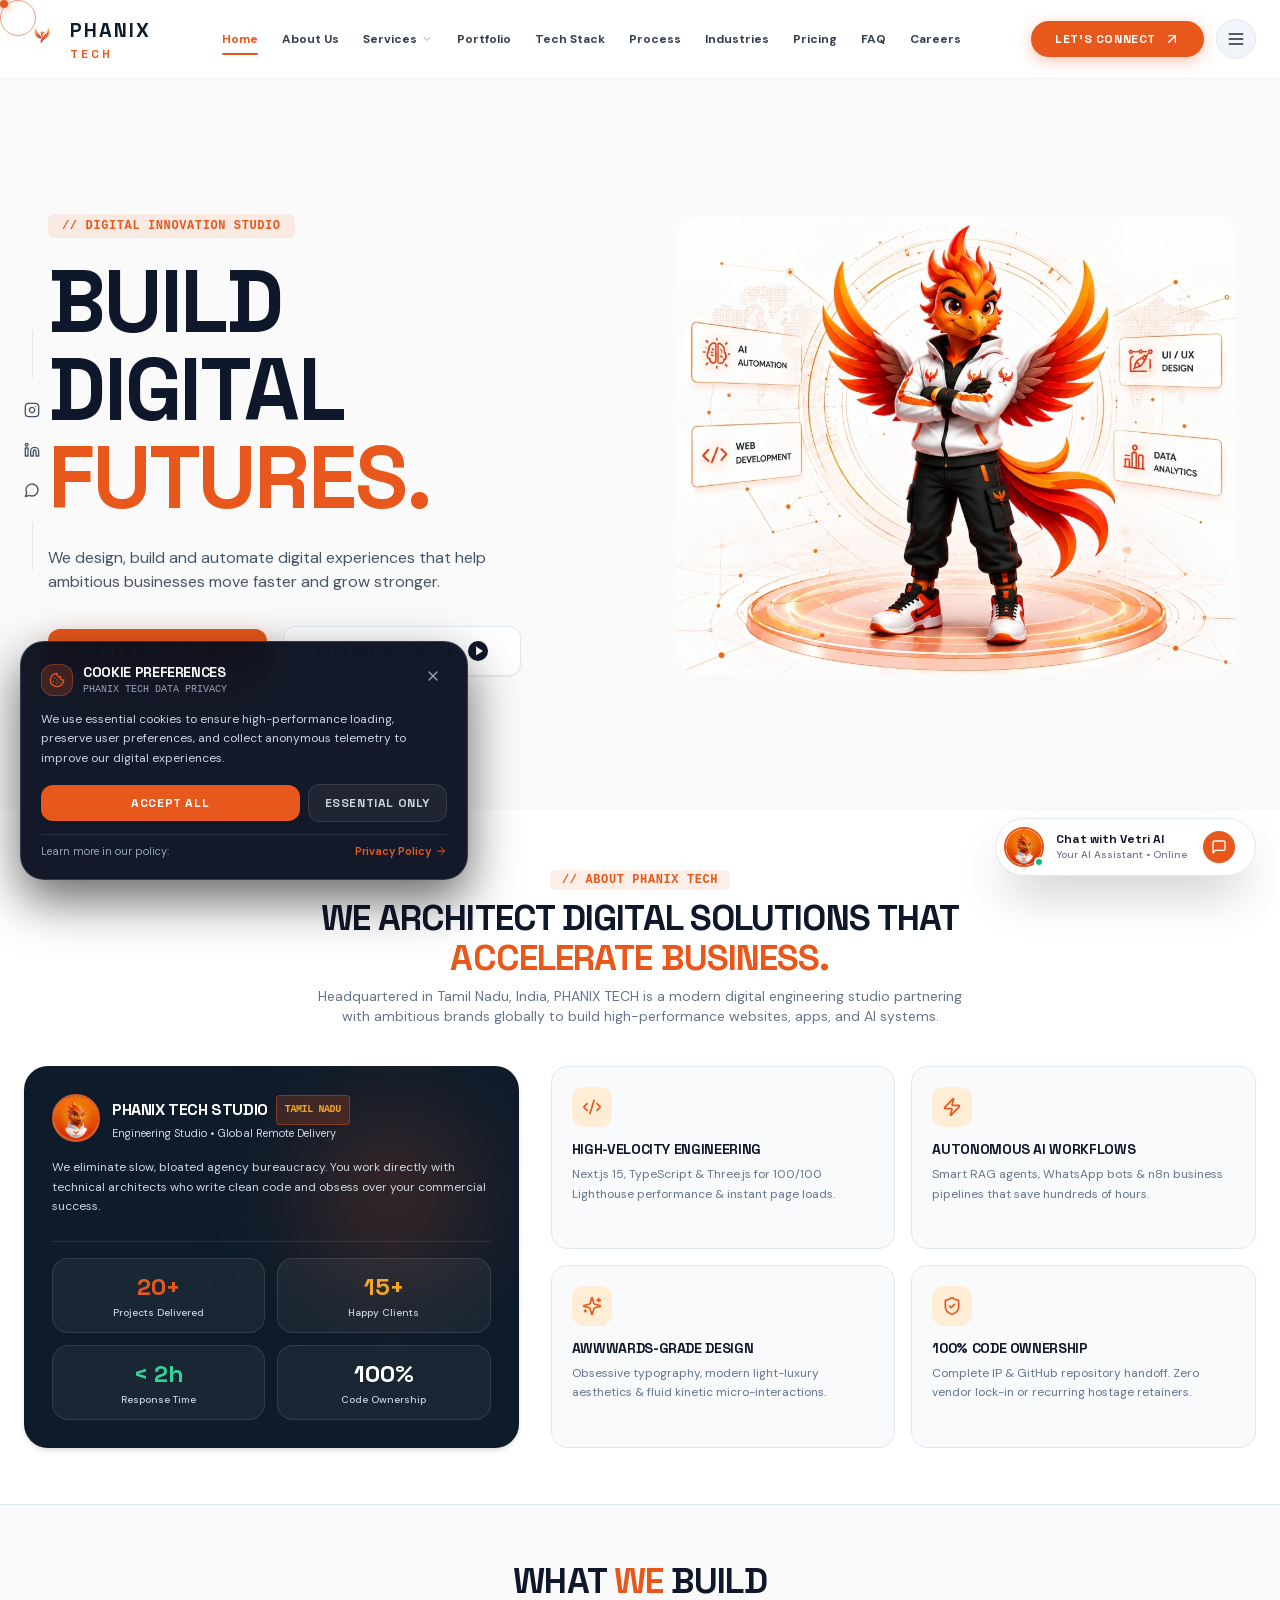
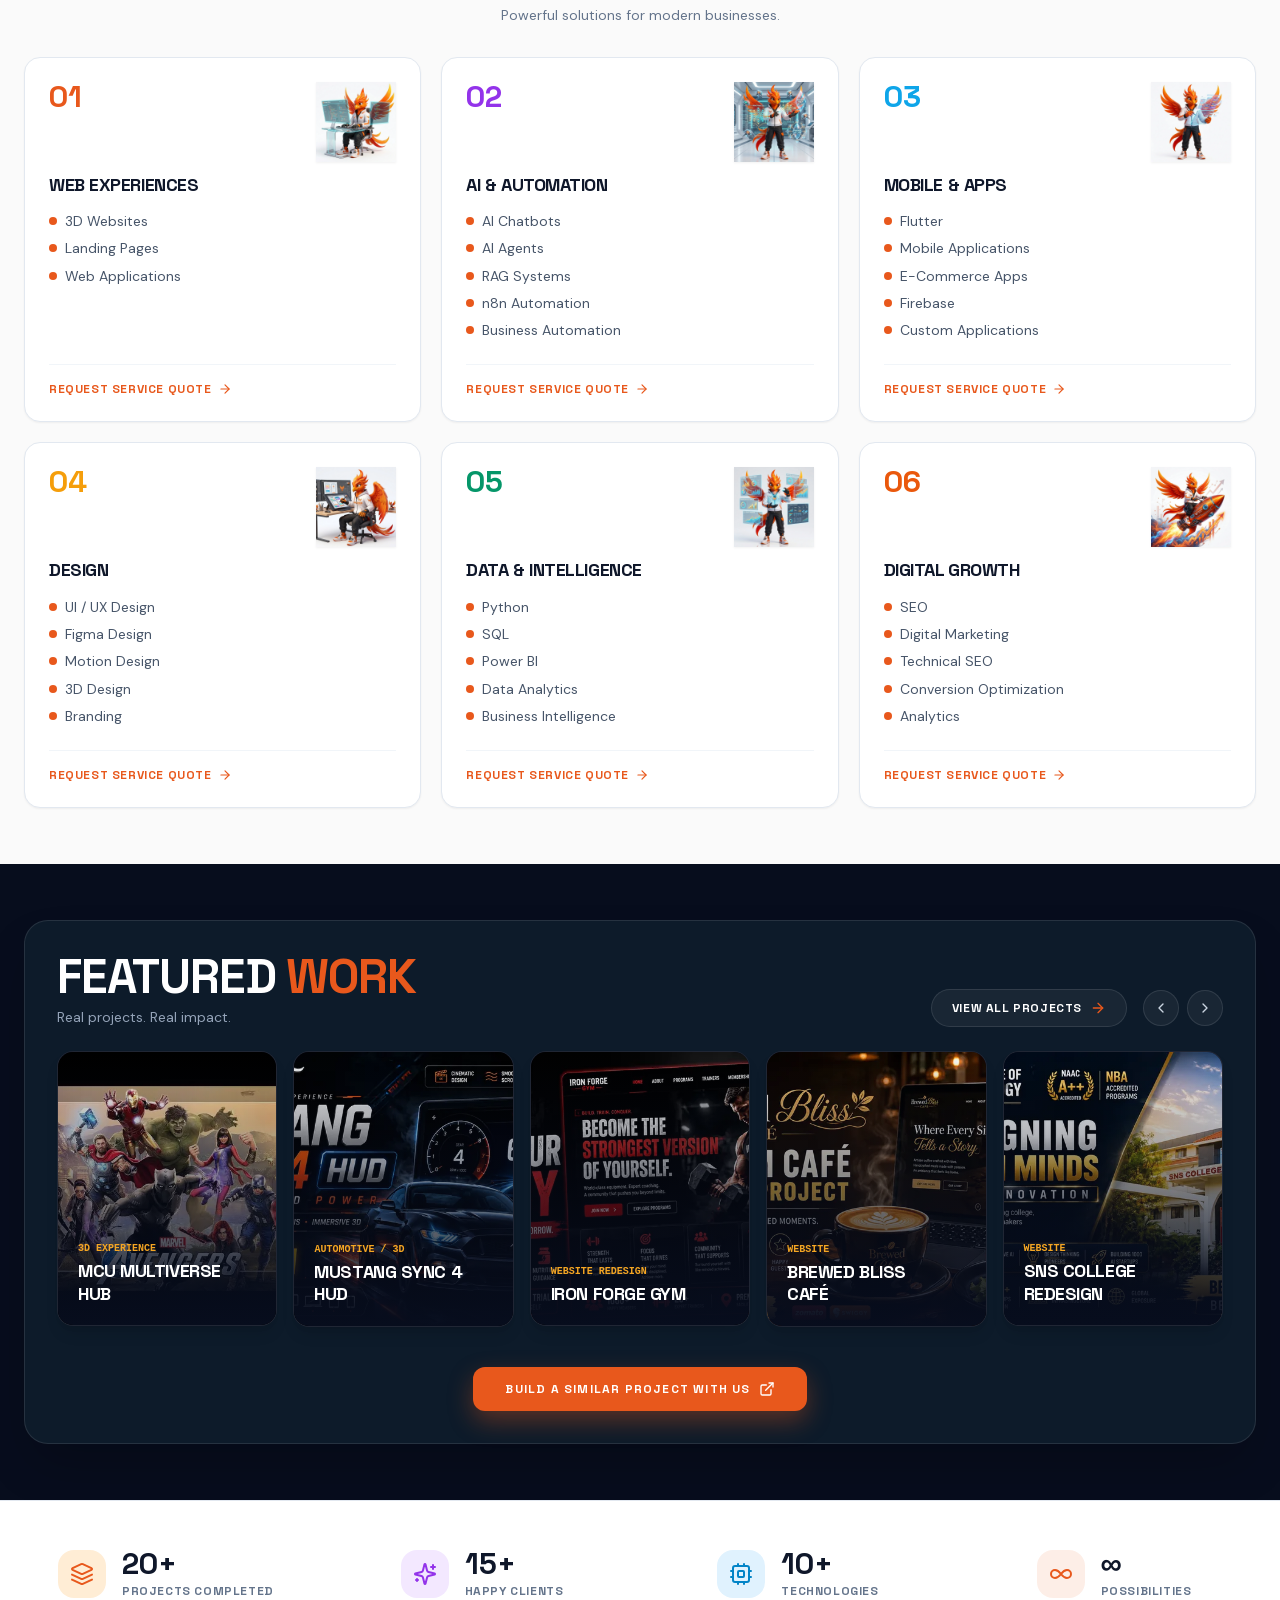
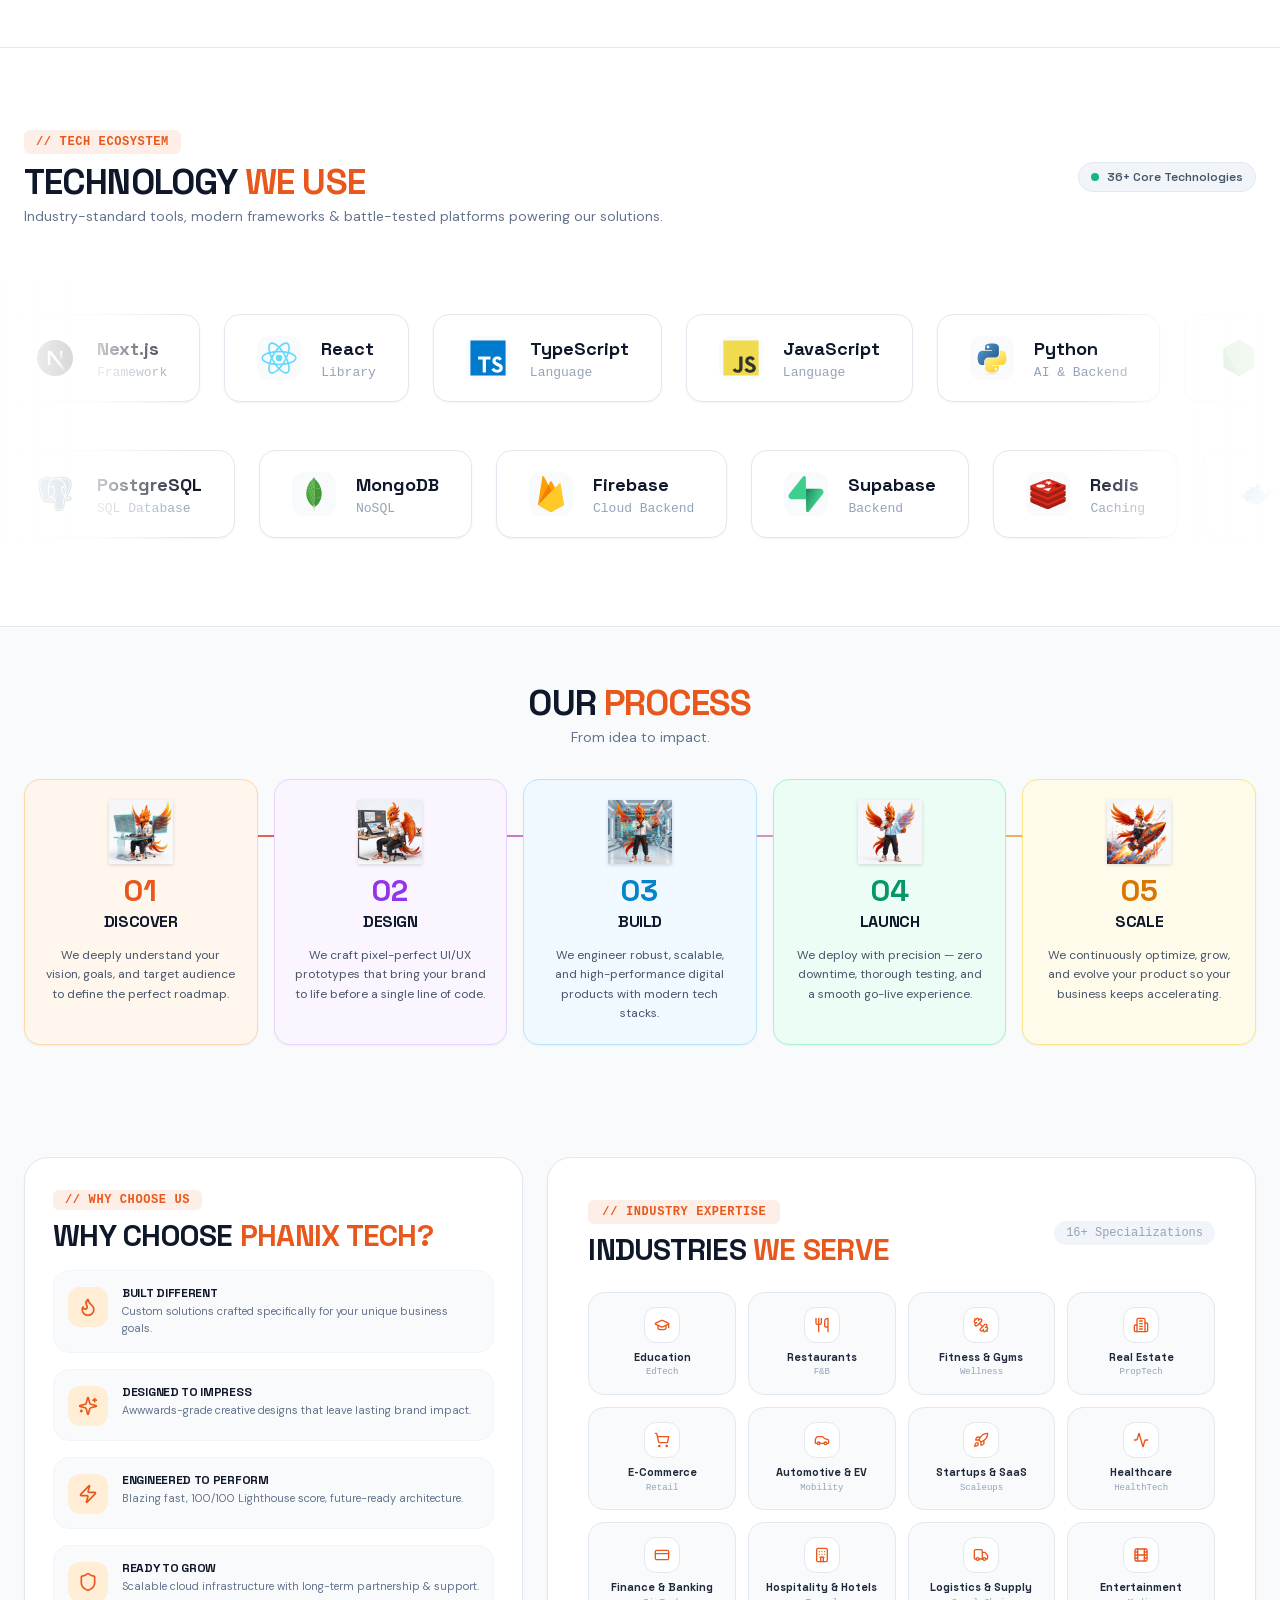
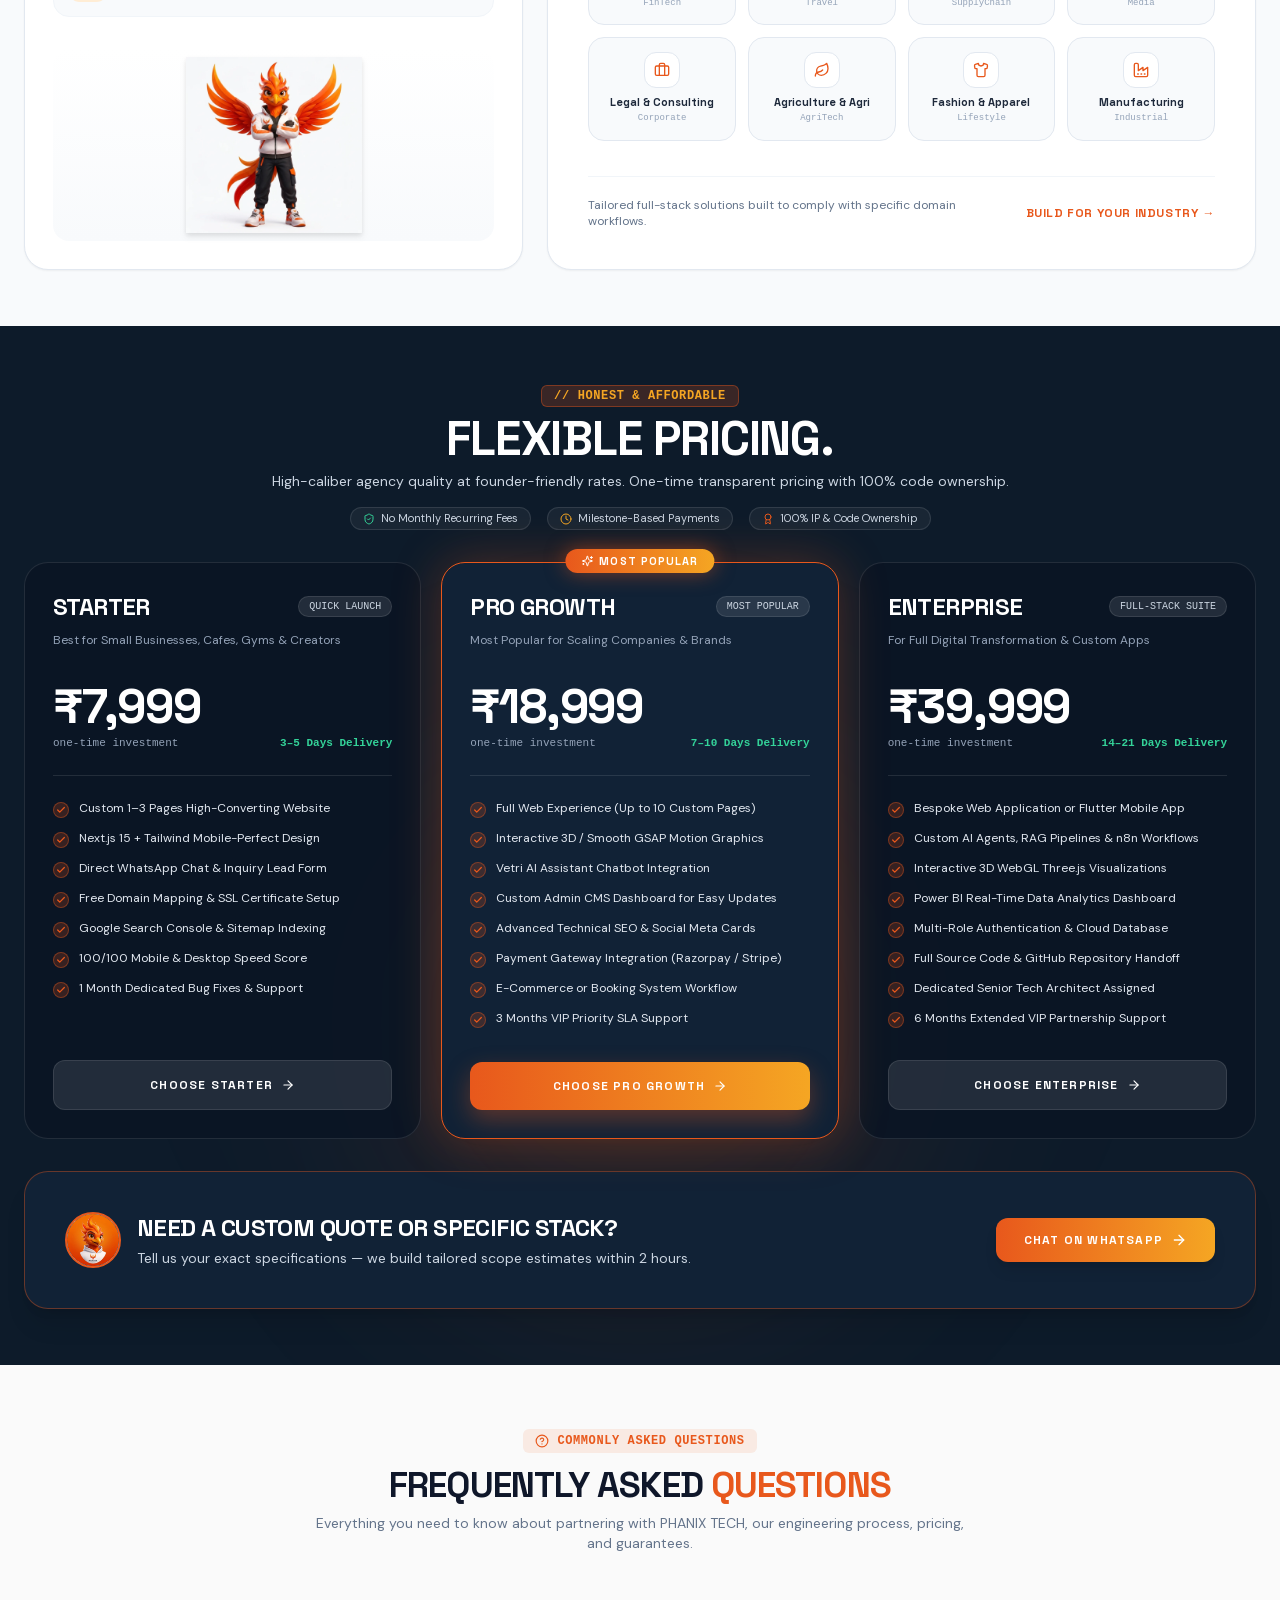
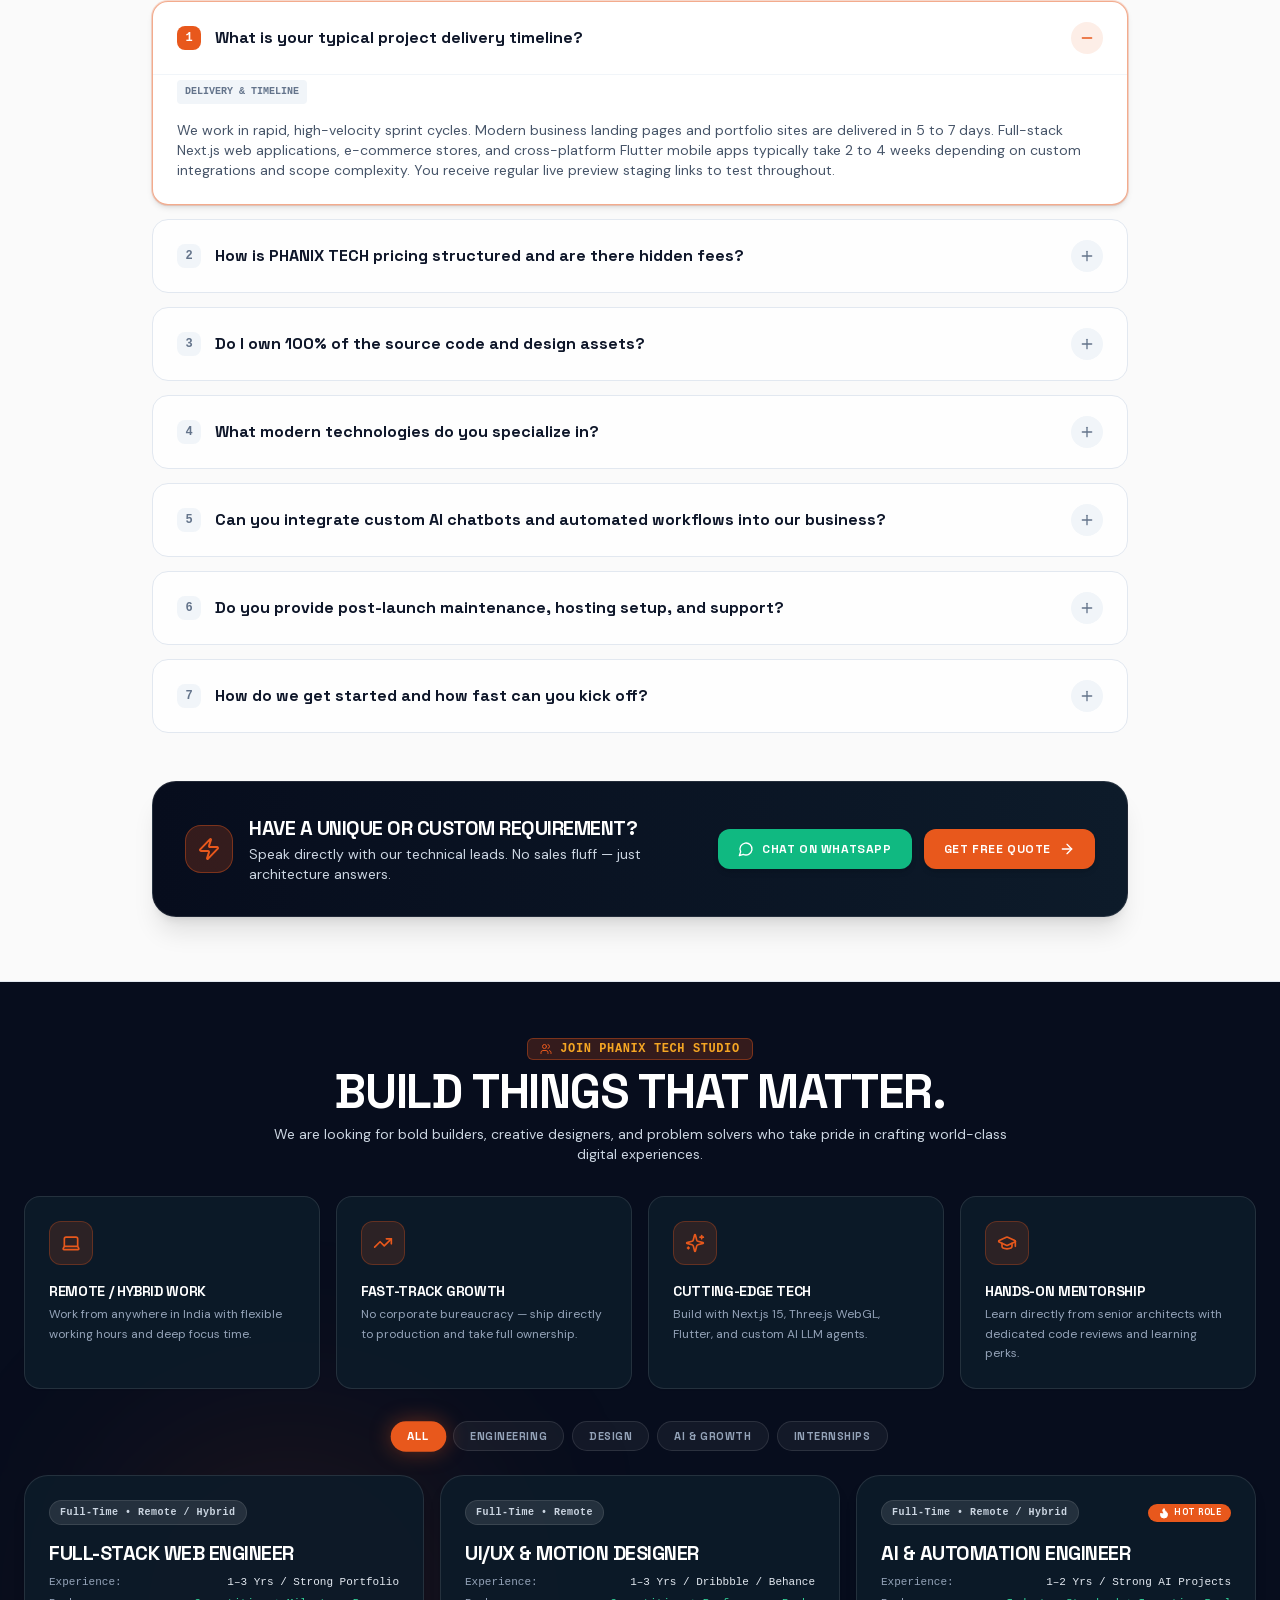
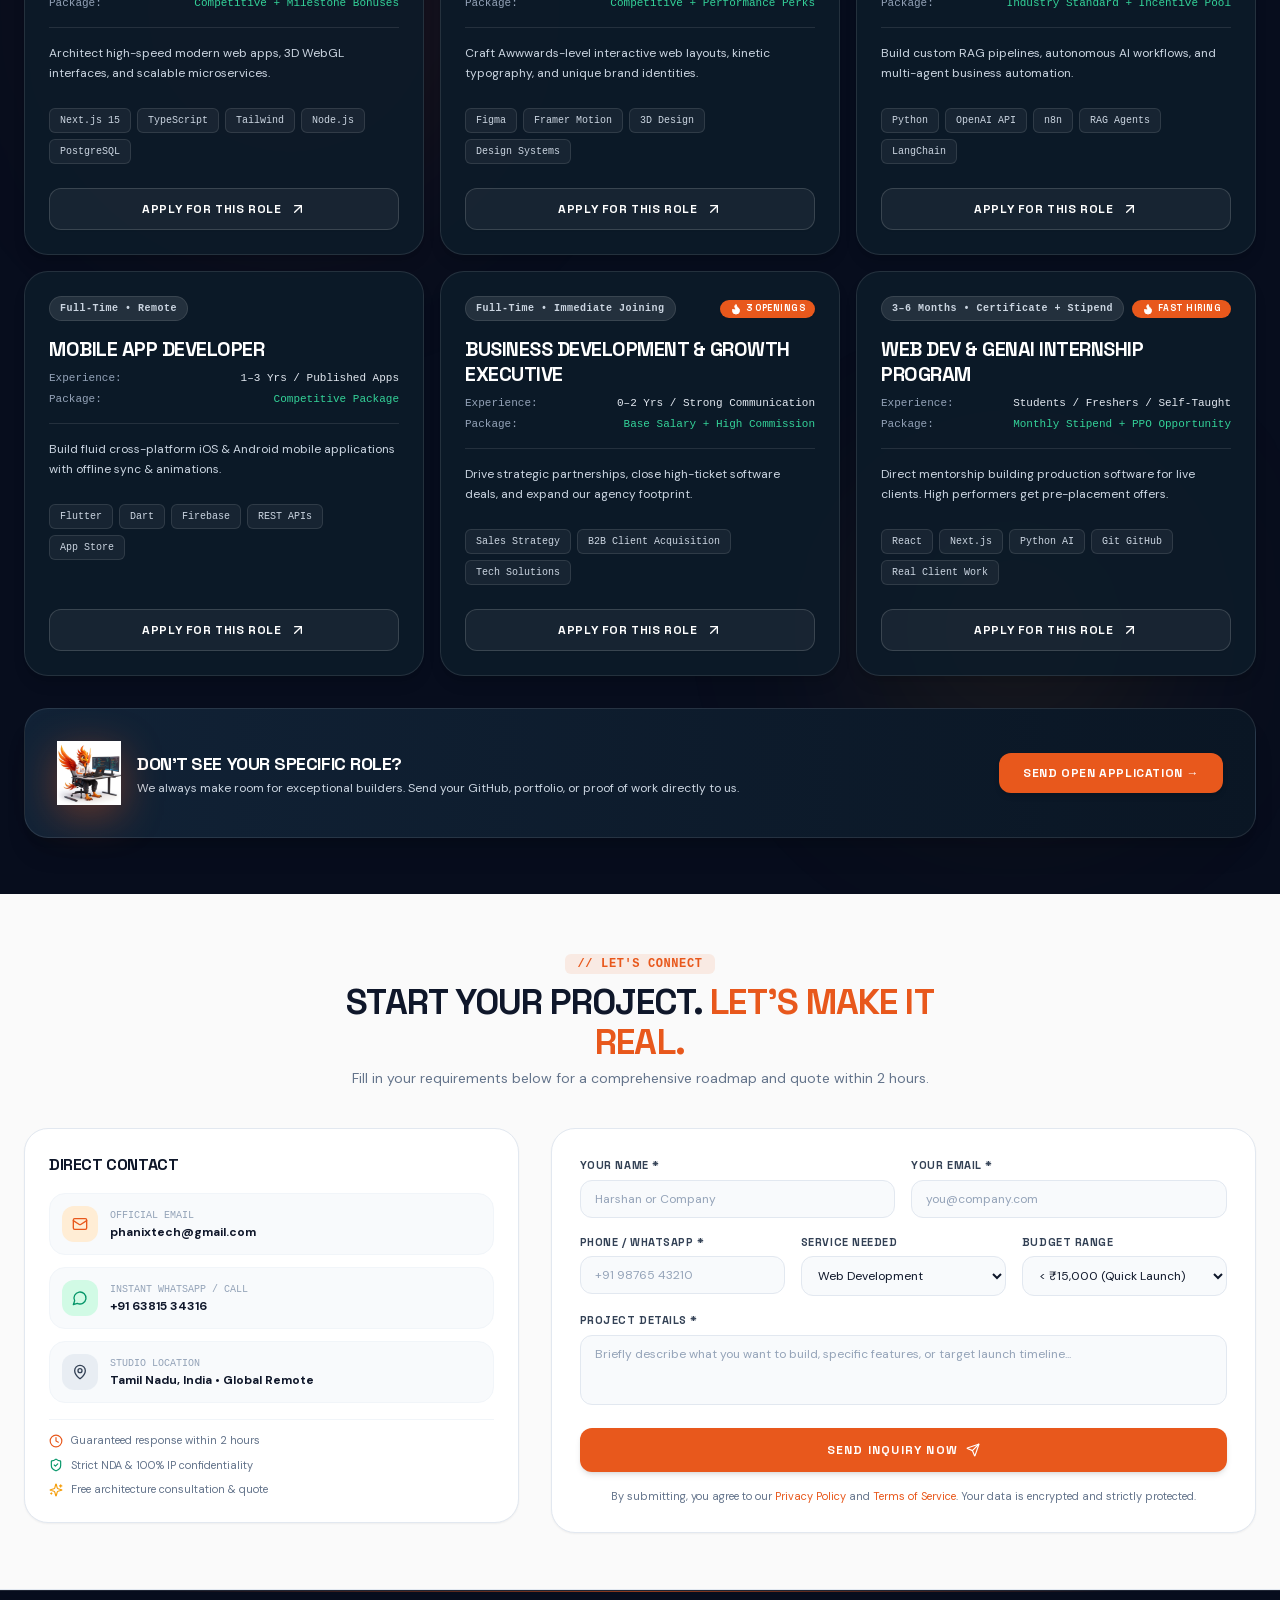
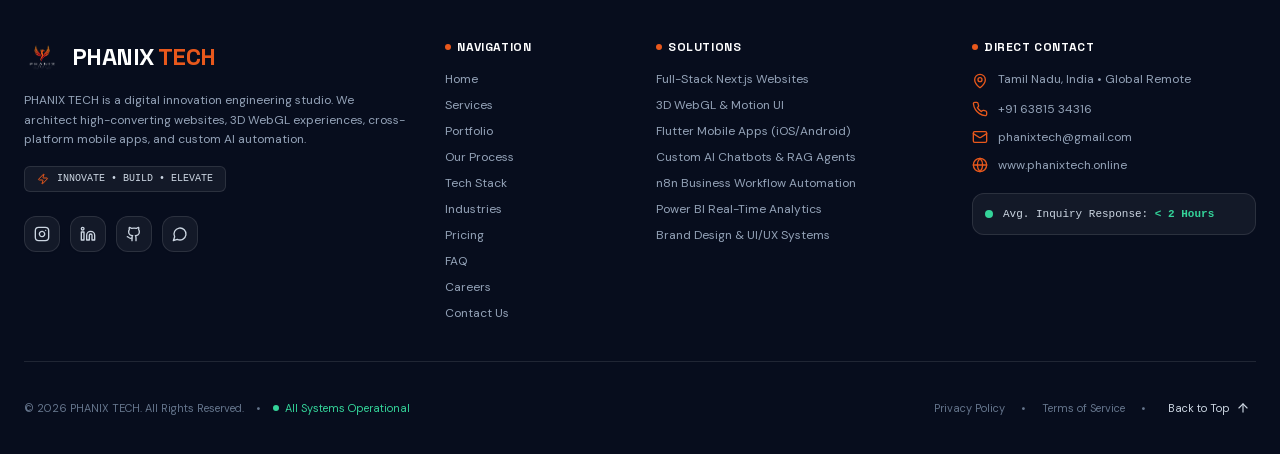
==== commit 95e294e3: "Update: Change official contact email to phanixtech@gmail.com across all pages and components" ====
--- a/index.html
+++ b/index.html
@@ -1 +1 @@
-<!DOCTYPE html><!--CKYeC8FNPrRLBg9_ioBEl--><html lang="en" class="__variable_49a339 __variable_0eeb07 scroll-smooth"><head><meta charSet="utf-8"/><meta name="viewport" content="width=device-width, initial-scale=1"/><link rel="preload" as="image" href="/logo.png"/><link rel="preload" as="image" href="/vetri_hero_composite.webp"/><link rel="preload" as="image" href="/vetri_avatar.webp"/><link rel="stylesheet" href="/_next/static/css/e471ff28d6683362.css" data-precedence="next"/><link rel="preload" as="script" fetchPriority="low" href="/_next/static/chunks/webpack-b0b1627f0316878c.js"/><script src="/_next/static/chunks/4bd1b696-c023c6e3521b1417.js" async=""></script><script src="/_next/static/chunks/255-a70cfdedd3f61710.js" async=""></script><script src="/_next/static/chunks/main-app-d34550a352e0b92a.js" async=""></script><script src="/_next/static/chunks/619-ba102abea3e3d0e4.js" async=""></script><script src="/_next/static/chunks/15-647eaaa3224d9a34.js" async=""></script><script src="/_next/static/chunks/app/layout-1608ba14044d72e1.js" async=""></script><script src="/_next/static/chunks/app/not-found-fe9af5b3223f5346.js" async=""></script><script src="/_next/static/chunks/173-c2d0ea1542658504.js" async=""></script><script src="/_next/static/chunks/app/page-47ed22d0ff002275.js" async=""></script><link rel="preload" href="https://www.googletagmanager.com/gtag/js?id=G-PHANIXTECH1" as="script"/><link rel="icon" type="image/png" href="/logo.png"/><title>PHANIX TECH — Web Development, AI Automation &amp; Digital Experiences</title><meta name="description" content="PHANIX TECH builds premium websites, applications, AI automation systems, digital experiences and technology solutions for ambitious businesses."/><meta name="author" content="PHANIX TECH"/><meta name="keywords" content="PHANIX TECH,phanixtech,web development company tamil nadu,ai automation agency,full stack developer portfolio,3d webgl website,react next.js studio"/><link rel="canonical" href="https://phanixtech.online"/><meta property="og:title" content="PHANIX TECH — Web Development, AI Automation &amp; Digital Experiences"/><meta property="og:description" content="Tamil Nadu&#x27;s premier digital studio for high-performance websites, 3D interactive web apps, AI chatbots &amp; mobile applications."/><meta property="og:url" content="https://phanixtech.online"/><meta property="og:site_name" content="PHANIX TECH"/><meta property="og:locale" content="en_US"/><meta property="og:image" content="https://phanixtech.online/logo.png"/><meta property="og:image:width" content="512"/><meta property="og:image:height" content="512"/><meta property="og:image:alt" content="PHANIX TECH Logo"/><meta property="og:type" content="website"/><meta name="twitter:card" content="summary_large_image"/><meta name="twitter:title" content="PHANIX TECH — Web Development, AI Automation &amp; Digital Experiences"/><meta name="twitter:description" content="High-performance websites, 3D interactive applications, AI automation &amp; mobile apps by PHANIX TECH."/><meta name="twitter:image" content="https://phanixtech.online/logo.png"/><script type="application/ld+json">{"@context":"https://schema.org","@graph":[{"@type":"Organization","@id":"https://phanixtech.online/#organization","name":"PHANIX TECH","alternateName":["phanixtech","Phanix Tech Studio"],"url":"https://phanixtech.online/","logo":"https://phanixtech.online/logo.png","telephone":"+916381534316","email":"hr@phanixtech.online","address":{"@type":"PostalAddress","addressRegion":"Tamil Nadu","addressCountry":"IN"}},{"@type":"WebSite","@id":"https://phanixtech.online/#website","url":"https://phanixtech.online/","name":"PHANIX TECH"}]}</script><script src="/_next/static/chunks/polyfills-42372ed130431b0a.js" noModule=""></script></head><body class="bg-[#070D1D] text-slate-100 antialiased selection:bg-[#E8581C] selection:text-white font-body"><div hidden=""><!--$--><!--/$--></div><div class="fixed inset-0 pointer-events-none z-[99990] overflow-hidden" aria-hidden="true"></div><main class="min-h-screen bg-[#FAFAFA] text-slate-900 relative selection:bg-[#E8581C] selection:text-white"><div class="fixed inset-0 z-[10000] bg-[#070D1D] flex flex-col items-center justify-center overflow-hidden" style="opacity:1"><div class="absolute inset-0 bg-[radial-gradient(circle_at_center,rgba(232,88,28,0.25)_0%,transparent_65%)] animate-pulse-slow pointer-events-none"></div><div class="relative z-10 flex flex-col items-center text-center px-6"><div class="relative w-24 h-24 mb-6" style="opacity:0;transform:scale(0.6)"><div class="absolute inset-0 rounded-full bg-[#E8581C]/20 blur-xl animate-pulse"></div><img src="/logo.png" alt="PHANIX TECH" class="w-full h-full object-contain relative z-10 drop-shadow-[0_0_20px_rgba(232,88,28,0.8)]"/></div><h1 class="font-heading text-4xl sm:text-5xl font-extrabold tracking-tight text-white mb-2" style="opacity:0;transform:translateY(20px)">PHANIX <span class="text-[#E8581C]">TECH</span></h1><div class="flex items-center gap-3 text-xs sm:text-sm font-semibold tracking-[0.25em] text-[#F5A623] uppercase" style="opacity:0;transform:translateY(20px)"><span>INNOVATE.</span><span class="w-1.5 h-1.5 rounded-full bg-[#E8581C]"></span><span>BUILD.</span><span class="w-1.5 h-1.5 rounded-full bg-[#E8581C]"></span><span>ELEVATE.</span></div><div class="h-1 bg-gradient-to-r from-[#E8581C] via-[#F5A623] to-[#E8581C] rounded-full mt-8 shadow-[0_0_12px_#E8581C]" style="width:0px"></div></div></div><header class="fixed top-0 left-0 right-0 z-50 transition-all duration-300 bg-white/90 backdrop-blur-sm py-4 border-b border-slate-100"><div class="max-w-7xl mx-auto px-6 flex items-center justify-between"><a href="#" class="flex items-center gap-2.5 group"><img src="/logo.png" alt="PHANIX TECH Logo" class="w-9 h-9 object-contain"/><div class="flex flex-col leading-none"><span class="font-heading font-black text-xl tracking-widest text-[#0D1B2A]">PHANIX</span><span class="font-heading font-extrabold text-xs tracking-[0.25em] text-[#E8581C] mt-0.5">TECH</span></div></a><nav class="hidden lg:flex items-center gap-6"><a href="#hero" class="relative font-body text-xs font-bold transition-colors py-1 flex items-center gap-1 text-[#E8581C]"><span>Home</span><div class="absolute -bottom-1 left-0 right-0 h-0.5 bg-[#E8581C] rounded-full"></div></a><a href="#about" class="relative font-body text-xs font-bold transition-colors py-1 flex items-center gap-1 text-slate-700 hover:text-[#E8581C]"><span>About Us</span></a><a href="#services" class="relative font-body text-xs font-bold transition-colors py-1 flex items-center gap-1 text-slate-700 hover:text-[#E8581C]"><span>Services</span><svg xmlns="http://www.w3.org/2000/svg" width="24" height="24" viewBox="0 0 24 24" fill="none" stroke="currentColor" stroke-width="2" stroke-linecap="round" stroke-linejoin="round" class="lucide lucide-chevron-down w-3 h-3 text-slate-400"><path d="m6 9 6 6 6-6"></path></svg></a><a href="#portfolio" class="relative font-body text-xs font-bold transition-colors py-1 flex items-center gap-1 text-slate-700 hover:text-[#E8581C]"><span>Portfolio</span></a><a href="#tech-stack" class="relative font-body text-xs font-bold transition-colors py-1 flex items-center gap-1 text-slate-700 hover:text-[#E8581C]"><span>Tech Stack</span></a><a href="#process" class="relative font-body text-xs font-bold transition-colors py-1 flex items-center gap-1 text-slate-700 hover:text-[#E8581C]"><span>Process</span></a><a href="#industries" class="relative font-body text-xs font-bold transition-colors py-1 flex items-center gap-1 text-slate-700 hover:text-[#E8581C]"><span>Industries</span></a><a href="#pricing" class="relative font-body text-xs font-bold transition-colors py-1 flex items-center gap-1 text-slate-700 hover:text-[#E8581C]"><span>Pricing</span></a><a href="#faq" class="relative font-body text-xs font-bold transition-colors py-1 flex items-center gap-1 text-slate-700 hover:text-[#E8581C]"><span>FAQ</span></a><a href="#careers" class="relative font-body text-xs font-bold transition-colors py-1 flex items-center gap-1 text-slate-700 hover:text-[#E8581C]"><span>Careers</span></a></nav><div class="flex items-center gap-3"><a href="#contact" class="hidden sm:inline-flex items-center gap-2 px-6 py-2.5 rounded-full bg-[#E8581C] hover:bg-[#FF6B2B] text-white font-heading font-bold text-xs uppercase tracking-wider shadow-[0_4px_15px_rgba(232,88,28,0.35)] hover:scale-105 transition-all"><span>Let&#x27;s Connect</span><svg xmlns="http://www.w3.org/2000/svg" width="24" height="24" viewBox="0 0 24 24" fill="none" stroke="currentColor" stroke-width="2" stroke-linecap="round" stroke-linejoin="round" class="lucide lucide-arrow-up-right w-4 h-4"><path d="M7 7h10v10"></path><path d="M7 17 17 7"></path></svg></a><button class="w-10 h-10 rounded-full bg-slate-100 hover:bg-slate-200 text-slate-800 flex items-center justify-center border border-slate-200 transition-colors" aria-label="Toggle Menu"><svg xmlns="http://www.w3.org/2000/svg" width="24" height="24" viewBox="0 0 24 24" fill="none" stroke="currentColor" stroke-width="2" stroke-linecap="round" stroke-linejoin="round" class="lucide lucide-menu w-5 h-5"><line x1="4" x2="20" y1="12" y2="12"></line><line x1="4" x2="20" y1="6" y2="6"></line><line x1="4" x2="20" y1="18" y2="18"></line></svg></button></div></div></header><section id="hero" class="relative min-h-[90vh] pt-32 pb-12 flex flex-col justify-center overflow-hidden bg-[#FAFAFA] text-slate-900"><div class="hidden xl:flex fixed left-6 top-1/2 -translate-y-1/2 z-40 flex-col items-center gap-6 text-slate-600"><div class="w-[1px] h-12 bg-slate-200"></div><a href="https://instagram.com/phanix_tech" target="_blank" rel="noopener noreferrer" class="hover:text-[#E8581C] hover:scale-110 transition-all" aria-label="Instagram"><svg xmlns="http://www.w3.org/2000/svg" width="24" height="24" viewBox="0 0 24 24" fill="none" stroke="currentColor" stroke-width="2" stroke-linecap="round" stroke-linejoin="round" class="lucide lucide-instagram w-4 h-4"><rect width="20" height="20" x="2" y="2" rx="5" ry="5"></rect><path d="M16 11.37A4 4 0 1 1 12.63 8 4 4 0 0 1 16 11.37z"></path><line x1="17.5" x2="17.51" y1="6.5" y2="6.5"></line></svg></a><a href="http://www.linkedin.com/in/phanix-tech" target="_blank" rel="noopener noreferrer" class="hover:text-[#E8581C] hover:scale-110 transition-all" aria-label="LinkedIn"><svg xmlns="http://www.w3.org/2000/svg" width="24" height="24" viewBox="0 0 24 24" fill="none" stroke="currentColor" stroke-width="2" stroke-linecap="round" stroke-linejoin="round" class="lucide lucide-linkedin w-4 h-4"><path d="M16 8a6 6 0 0 1 6 6v7h-4v-7a2 2 0 0 0-2-2 2 2 0 0 0-2 2v7h-4v-7a6 6 0 0 1 6-6z"></path><rect width="4" height="12" x="2" y="9"></rect><circle cx="4" cy="4" r="2"></circle></svg></a><a href="https://wa.me/916381534316" target="_blank" rel="noopener noreferrer" class="hover:text-emerald-500 hover:scale-110 transition-all" aria-label="WhatsApp"><svg xmlns="http://www.w3.org/2000/svg" width="24" height="24" viewBox="0 0 24 24" fill="none" stroke="currentColor" stroke-width="2" stroke-linecap="round" stroke-linejoin="round" class="lucide lucide-message-circle w-4 h-4"><path d="M7.9 20A9 9 0 1 0 4 16.1L2 22Z"></path></svg></a><div class="w-[1px] h-12 bg-slate-200"></div></div><div class="max-w-7xl mx-auto px-6 relative z-10 w-full grid grid-cols-1 lg:grid-cols-12 gap-8 items-center my-auto"><div class="lg:col-span-6 flex flex-col items-start text-left xl:pl-6"><div class="inline-flex items-center gap-2 px-3.5 py-1 rounded-md bg-[#E8581C]/10 text-[#E8581C] font-mono text-xs font-bold tracking-wider uppercase mb-5"><span class="text-[#E8581C] font-black">//</span><span>DIGITAL INNOVATION STUDIO</span></div><h1 class="font-heading text-6xl sm:text-7xl lg:text-[5.5rem] font-black tracking-tight leading-[0.94] text-[#0F172A] mb-6 uppercase">BUILD <br/>DIGITAL <br/><span class="text-[#E8581C]">FUTURES.</span></h1><p class="text-slate-600 text-sm sm:text-base max-w-lg mb-8 leading-relaxed font-body">We design, build and automate digital experiences that help ambitious businesses move faster and grow stronger.</p><div class="flex flex-wrap items-center gap-4 w-full sm:w-auto"><a href="#contact" class="w-full sm:w-auto px-8 py-3.5 rounded-xl bg-[#E8581C] hover:bg-[#FF6B2B] text-white font-heading font-bold text-xs uppercase tracking-widest shadow-[0_10px_25px_rgba(232,88,28,0.35)] hover:scale-105 transition-all flex items-center justify-center gap-3"><span>Start a Project</span><svg xmlns="http://www.w3.org/2000/svg" width="24" height="24" viewBox="0 0 24 24" fill="none" stroke="currentColor" stroke-width="2" stroke-linecap="round" stroke-linejoin="round" class="lucide lucide-arrow-right w-4 h-4"><path d="M5 12h14"></path><path d="m12 5 7 7-7 7"></path></svg></a><a href="#portfolio" class="w-full sm:w-auto px-8 py-3.5 rounded-xl bg-white border border-slate-200 text-slate-800 font-heading font-bold text-xs uppercase tracking-widest hover:border-[#E8581C] hover:bg-slate-50 transition-all flex items-center justify-center gap-3 shadow-sm"><span>Explore Our Work</span><div class="w-5 h-5 rounded-full bg-slate-900 flex items-center justify-center text-white"><svg xmlns="http://www.w3.org/2000/svg" width="24" height="24" viewBox="0 0 24 24" fill="none" stroke="currentColor" stroke-width="2" stroke-linecap="round" stroke-linejoin="round" class="lucide lucide-play w-2.5 h-2.5 fill-white ml-0.5"><polygon points="6 3 20 12 6 21 6 3"></polygon></svg></div></a></div></div><div class="lg:col-span-6 relative flex items-center justify-center py-2"><div class="relative z-10 w-full max-w-[560px] transition-transform duration-200 ease-out" style="opacity:0;transform:scale(0.92)"><img src="/vetri_hero_composite.webp" alt="Vetri Hero Stage &amp; Capabilities" class="w-full h-auto object-contain rounded-3xl"/></div></div></div></section><section id="about" class="py-14 bg-white border-b border-slate-200 relative overflow-hidden"><div class="max-w-7xl mx-auto px-6"><div class="text-center max-w-2xl mx-auto mb-10"><div class="inline-flex items-center gap-2 px-3 py-0.5 rounded-md bg-[#E8581C]/10 text-[#E8581C] font-mono text-xs font-bold tracking-wider uppercase mb-2"><span class="font-black">//</span><span>ABOUT PHANIX TECH</span></div><h2 class="font-heading text-3xl sm:text-4xl font-black uppercase tracking-tight text-[#0F172A]">WE ARCHITECT DIGITAL SOLUTIONS THAT <span class="text-[#E8581C]">ACCELERATE BUSINESS.</span></h2><p class="text-slate-500 text-xs sm:text-sm font-body mt-2 leading-relaxed">Headquartered in Tamil Nadu, India, PHANIX TECH is a modern digital engineering studio partnering with ambitious brands globally to build high-performance websites, apps, and AI systems.</p></div><div class="grid grid-cols-1 lg:grid-cols-12 gap-8 items-stretch"><div class="lg:col-span-5 rounded-3xl bg-[#0D1B2A] p-7 text-white flex flex-col justify-between relative overflow-hidden shadow-md"><div class="absolute top-0 right-0 w-64 h-64 bg-[radial-gradient(circle,rgba(232,88,28,0.3)_0%,transparent_70%)] blur-[50px] pointer-events-none"></div><div class="relative z-10"><div class="flex items-center gap-3 mb-4"><img src="/vetri_avatar.webp" alt="Vetri AI Mascot - Lead Architect at PHANIX TECH Studio" class="w-12 h-12 rounded-full border-2 border-[#E8581C] object-cover" loading="lazy" decoding="async"/><div><div class="font-heading text-base font-bold text-white uppercase tracking-tight flex items-center gap-2"><span>PHANIX TECH STUDIO</span><span class="text-[10px] font-mono px-2 py-0.5 rounded bg-[#E8581C]/20 border border-[#E8581C]/40 text-[#F5A623]">TAMIL NADU</span></div><div class="text-[11px] text-slate-300">Engineering Studio • Global Remote Delivery</div></div></div><p class="text-xs text-slate-300 font-body leading-relaxed mb-6">We eliminate slow, bloated agency bureaucracy. You work directly with technical architects who write clean code and obsess over your commercial success.</p></div><div class="grid grid-cols-2 gap-3 relative z-10 pt-4 border-t border-white/10"><div class="p-3 rounded-2xl bg-white/5 border border-white/10 text-center"><div class="font-heading text-2xl font-black text-[#E8581C]">20+</div><div class="text-[10px] text-slate-300 font-medium mt-0.5">Projects Delivered</div></div><div class="p-3 rounded-2xl bg-white/5 border border-white/10 text-center"><div class="font-heading text-2xl font-black text-[#F5A623]">15+</div><div class="text-[10px] text-slate-300 font-medium mt-0.5">Happy Clients</div></div><div class="p-3 rounded-2xl bg-white/5 border border-white/10 text-center"><div class="font-heading text-2xl font-black text-emerald-400">&lt; 2h</div><div class="text-[10px] text-slate-300 font-medium mt-0.5">Response Time</div></div><div class="p-3 rounded-2xl bg-white/5 border border-white/10 text-center"><div class="font-heading text-2xl font-black text-white">100%</div><div class="text-[10px] text-slate-300 font-medium mt-0.5">Code Ownership</div></div></div></div><div class="lg:col-span-7 grid grid-cols-1 sm:grid-cols-2 gap-4"><div class="p-5 rounded-2xl bg-slate-50 border border-slate-200 hover:border-[#E8581C] hover:bg-white hover:shadow-md transition-all duration-200 flex flex-col justify-between group"><div><div class="w-10 h-10 rounded-xl bg-orange-100 flex items-center justify-center text-[#E8581C] mb-3 group-hover:scale-110 group-hover:bg-[#E8581C] group-hover:text-white transition-all shadow-xs"><svg xmlns="http://www.w3.org/2000/svg" width="24" height="24" viewBox="0 0 24 24" fill="none" stroke="currentColor" stroke-width="2" stroke-linecap="round" stroke-linejoin="round" class="lucide lucide-code-xml w-5 h-5"><path d="m18 16 4-4-4-4"></path><path d="m6 8-4 4 4 4"></path><path d="m14.5 4-5 16"></path></svg></div><h3 class="font-heading text-sm font-bold text-[#0F172A] uppercase tracking-tight mb-1.5 group-hover:text-[#E8581C] transition-colors">High-Velocity Engineering</h3><p class="text-xs text-slate-500 font-body leading-relaxed">Next.js 15, TypeScript &amp; Three.js for 100/100 Lighthouse performance &amp; instant page loads.</p></div></div><div class="p-5 rounded-2xl bg-slate-50 border border-slate-200 hover:border-[#E8581C] hover:bg-white hover:shadow-md transition-all duration-200 flex flex-col justify-between group"><div><div class="w-10 h-10 rounded-xl bg-orange-100 flex items-center justify-center text-[#E8581C] mb-3 group-hover:scale-110 group-hover:bg-[#E8581C] group-hover:text-white transition-all shadow-xs"><svg xmlns="http://www.w3.org/2000/svg" width="24" height="24" viewBox="0 0 24 24" fill="none" stroke="currentColor" stroke-width="2" stroke-linecap="round" stroke-linejoin="round" class="lucide lucide-zap w-5 h-5"><path d="M4 14a1 1 0 0 1-.78-1.63l9.9-10.2a.5.5 0 0 1 .86.46l-1.92 6.02A1 1 0 0 0 13 10h7a1 1 0 0 1 .78 1.63l-9.9 10.2a.5.5 0 0 1-.86-.46l1.92-6.02A1 1 0 0 0 11 14z"></path></svg></div><h3 class="font-heading text-sm font-bold text-[#0F172A] uppercase tracking-tight mb-1.5 group-hover:text-[#E8581C] transition-colors">Autonomous AI Workflows</h3><p class="text-xs text-slate-500 font-body leading-relaxed">Smart RAG agents, WhatsApp bots &amp; n8n business pipelines that save hundreds of hours.</p></div></div><div class="p-5 rounded-2xl bg-slate-50 border border-slate-200 hover:border-[#E8581C] hover:bg-white hover:shadow-md transition-all duration-200 flex flex-col justify-between group"><div><div class="w-10 h-10 rounded-xl bg-orange-100 flex items-center justify-center text-[#E8581C] mb-3 group-hover:scale-110 group-hover:bg-[#E8581C] group-hover:text-white transition-all shadow-xs"><svg xmlns="http://www.w3.org/2000/svg" width="24" height="24" viewBox="0 0 24 24" fill="none" stroke="currentColor" stroke-width="2" stroke-linecap="round" stroke-linejoin="round" class="lucide lucide-sparkles w-5 h-5"><path d="M9.937 15.5A2 2 0 0 0 8.5 14.063l-6.135-1.582a.5.5 0 0 1 0-.962L8.5 9.936A2 2 0 0 0 9.937 8.5l1.582-6.135a.5.5 0 0 1 .963 0L14.063 8.5A2 2 0 0 0 15.5 9.937l6.135 1.581a.5.5 0 0 1 0 .964L15.5 14.063a2 2 0 0 0-1.437 1.437l-1.582 6.135a.5.5 0 0 1-.963 0z"></path><path d="M20 3v4"></path><path d="M22 5h-4"></path><path d="M4 17v2"></path><path d="M5 18H3"></path></svg></div><h3 class="font-heading text-sm font-bold text-[#0F172A] uppercase tracking-tight mb-1.5 group-hover:text-[#E8581C] transition-colors">Awwwards-Grade Design</h3><p class="text-xs text-slate-500 font-body leading-relaxed">Obsessive typography, modern light-luxury aesthetics &amp; fluid kinetic micro-interactions.</p></div></div><div class="p-5 rounded-2xl bg-slate-50 border border-slate-200 hover:border-[#E8581C] hover:bg-white hover:shadow-md transition-all duration-200 flex flex-col justify-between group"><div><div class="w-10 h-10 rounded-xl bg-orange-100 flex items-center justify-center text-[#E8581C] mb-3 group-hover:scale-110 group-hover:bg-[#E8581C] group-hover:text-white transition-all shadow-xs"><svg xmlns="http://www.w3.org/2000/svg" width="24" height="24" viewBox="0 0 24 24" fill="none" stroke="currentColor" stroke-width="2" stroke-linecap="round" stroke-linejoin="round" class="lucide lucide-shield-check w-5 h-5"><path d="M20 13c0 5-3.5 7.5-7.66 8.95a1 1 0 0 1-.67-.01C7.5 20.5 4 18 4 13V6a1 1 0 0 1 1-1c2 0 4.5-1.2 6.24-2.72a1.17 1.17 0 0 1 1.52 0C14.51 3.81 17 5 19 5a1 1 0 0 1 1 1z"></path><path d="m9 12 2 2 4-4"></path></svg></div><h3 class="font-heading text-sm font-bold text-[#0F172A] uppercase tracking-tight mb-1.5 group-hover:text-[#E8581C] transition-colors">100% Code Ownership</h3><p class="text-xs text-slate-500 font-body leading-relaxed">Complete IP &amp; GitHub repository handoff. Zero vendor lock-in or recurring hostage retainers.</p></div></div></div></div></div></section><section id="services" class="py-14 bg-[#FAFAFA]"><div class="max-w-7xl mx-auto px-6"><div class="text-center mb-8"><h2 class="font-heading text-3xl sm:text-4xl font-black uppercase tracking-tight text-[#0F172A]">WHAT <span class="text-[#E8581C]">WE</span> BUILD</h2><p class="text-slate-500 text-xs sm:text-sm mt-1 font-body">Powerful solutions for modern businesses.</p></div><div class="grid grid-cols-1 sm:grid-cols-2 lg:grid-cols-3 gap-5"><div class="bg-white rounded-2xl p-5 sm:p-6 border border-slate-200 shadow-sm hover:shadow-lg hover:border-[#E8581C]/40 transition-all duration-300 flex flex-col justify-between group" style="opacity:0;transform:translateY(20px)"><div class="flex items-start justify-between mb-3"><span class="font-heading text-3xl font-black leading-none text-[#E8581C]">01</span><img src="/srv_web.webp" alt="WEB EXPERIENCES engineering service - PHANIX TECH" class="w-16 h-16 sm:w-20 sm:h-20 object-contain filter drop-shadow-sm group-hover:scale-110 transition-transform duration-300" loading="lazy" decoding="async"/></div><h3 class="font-heading text-lg font-extrabold text-[#0F172A] uppercase tracking-tight mb-4 group-hover:text-[#E8581C] transition-colors leading-tight">WEB EXPERIENCES</h3><ul class="space-y-2 mb-6 flex-1"><li class="flex items-start gap-2 text-sm text-slate-600 font-body leading-snug"><span class="mt-[5px] w-2 h-2 rounded-full bg-[#E8581C] flex-shrink-0"></span><span>3D Websites</span></li><li class="flex items-start gap-2 text-sm text-slate-600 font-body leading-snug"><span class="mt-[5px] w-2 h-2 rounded-full bg-[#E8581C] flex-shrink-0"></span><span>Landing Pages</span></li><li class="flex items-start gap-2 text-sm text-slate-600 font-body leading-snug"><span class="mt-[5px] w-2 h-2 rounded-full bg-[#E8581C] flex-shrink-0"></span><span>Web Applications</span></li></ul><a href="#contact" class="inline-flex items-center gap-1.5 text-xs font-heading font-bold text-[#E8581C] uppercase tracking-wider hover:gap-2.5 transition-all pt-4 border-t border-slate-100"><span>Request Service Quote</span><svg xmlns="http://www.w3.org/2000/svg" width="24" height="24" viewBox="0 0 24 24" fill="none" stroke="currentColor" stroke-width="2" stroke-linecap="round" stroke-linejoin="round" class="lucide lucide-arrow-right w-3.5 h-3.5"><path d="M5 12h14"></path><path d="m12 5 7 7-7 7"></path></svg></a></div><div class="bg-white rounded-2xl p-5 sm:p-6 border border-slate-200 shadow-sm hover:shadow-lg hover:border-[#E8581C]/40 transition-all duration-300 flex flex-col justify-between group" style="opacity:0;transform:translateY(20px)"><div class="flex items-start justify-between mb-3"><span class="font-heading text-3xl font-black leading-none text-purple-600">02</span><img src="/srv_ai.webp" alt="AI &amp; AUTOMATION engineering service - PHANIX TECH" class="w-16 h-16 sm:w-20 sm:h-20 object-contain filter drop-shadow-sm group-hover:scale-110 transition-transform duration-300" loading="lazy" decoding="async"/></div><h3 class="font-heading text-lg font-extrabold text-[#0F172A] uppercase tracking-tight mb-4 group-hover:text-[#E8581C] transition-colors leading-tight">AI &amp; AUTOMATION</h3><ul class="space-y-2 mb-6 flex-1"><li class="flex items-start gap-2 text-sm text-slate-600 font-body leading-snug"><span class="mt-[5px] w-2 h-2 rounded-full bg-[#E8581C] flex-shrink-0"></span><span>AI Chatbots</span></li><li class="flex items-start gap-2 text-sm text-slate-600 font-body leading-snug"><span class="mt-[5px] w-2 h-2 rounded-full bg-[#E8581C] flex-shrink-0"></span><span>AI Agents</span></li><li class="flex items-start gap-2 text-sm text-slate-600 font-body leading-snug"><span class="mt-[5px] w-2 h-2 rounded-full bg-[#E8581C] flex-shrink-0"></span><span>RAG Systems</span></li><li class="flex items-start gap-2 text-sm text-slate-600 font-body leading-snug"><span class="mt-[5px] w-2 h-2 rounded-full bg-[#E8581C] flex-shrink-0"></span><span>n8n Automation</span></li><li class="flex items-start gap-2 text-sm text-slate-600 font-body leading-snug"><span class="mt-[5px] w-2 h-2 rounded-full bg-[#E8581C] flex-shrink-0"></span><span>Business Automation</span></li></ul><a href="#contact" class="inline-flex items-center gap-1.5 text-xs font-heading font-bold text-[#E8581C] uppercase tracking-wider hover:gap-2.5 transition-all pt-4 border-t border-slate-100"><span>Request Service Quote</span><svg xmlns="http://www.w3.org/2000/svg" width="24" height="24" viewBox="0 0 24 24" fill="none" stroke="currentColor" stroke-width="2" stroke-linecap="round" stroke-linejoin="round" class="lucide lucide-arrow-right w-3.5 h-3.5"><path d="M5 12h14"></path><path d="m12 5 7 7-7 7"></path></svg></a></div><div class="bg-white rounded-2xl p-5 sm:p-6 border border-slate-200 shadow-sm hover:shadow-lg hover:border-[#E8581C]/40 transition-all duration-300 flex flex-col justify-between group" style="opacity:0;transform:translateY(20px)"><div class="flex items-start justify-between mb-3"><span class="font-heading text-3xl font-black leading-none text-sky-500">03</span><img src="/srv_mobile.webp" alt="MOBILE &amp; APPS engineering service - PHANIX TECH" class="w-16 h-16 sm:w-20 sm:h-20 object-contain filter drop-shadow-sm group-hover:scale-110 transition-transform duration-300" loading="lazy" decoding="async"/></div><h3 class="font-heading text-lg font-extrabold text-[#0F172A] uppercase tracking-tight mb-4 group-hover:text-[#E8581C] transition-colors leading-tight">MOBILE &amp; APPS</h3><ul class="space-y-2 mb-6 flex-1"><li class="flex items-start gap-2 text-sm text-slate-600 font-body leading-snug"><span class="mt-[5px] w-2 h-2 rounded-full bg-[#E8581C] flex-shrink-0"></span><span>Flutter</span></li><li class="flex items-start gap-2 text-sm text-slate-600 font-body leading-snug"><span class="mt-[5px] w-2 h-2 rounded-full bg-[#E8581C] flex-shrink-0"></span><span>Mobile Applications</span></li><li class="flex items-start gap-2 text-sm text-slate-600 font-body leading-snug"><span class="mt-[5px] w-2 h-2 rounded-full bg-[#E8581C] flex-shrink-0"></span><span>E-Commerce Apps</span></li><li class="flex items-start gap-2 text-sm text-slate-600 font-body leading-snug"><span class="mt-[5px] w-2 h-2 rounded-full bg-[#E8581C] flex-shrink-0"></span><span>Firebase</span></li><li class="flex items-start gap-2 text-sm text-slate-600 font-body leading-snug"><span class="mt-[5px] w-2 h-2 rounded-full bg-[#E8581C] flex-shrink-0"></span><span>Custom Applications</span></li></ul><a href="#contact" class="inline-flex items-center gap-1.5 text-xs font-heading font-bold text-[#E8581C] uppercase tracking-wider hover:gap-2.5 transition-all pt-4 border-t border-slate-100"><span>Request Service Quote</span><svg xmlns="http://www.w3.org/2000/svg" width="24" height="24" viewBox="0 0 24 24" fill="none" stroke="currentColor" stroke-width="2" stroke-linecap="round" stroke-linejoin="round" class="lucide lucide-arrow-right w-3.5 h-3.5"><path d="M5 12h14"></path><path d="m12 5 7 7-7 7"></path></svg></a></div><div class="bg-white rounded-2xl p-5 sm:p-6 border border-slate-200 shadow-sm hover:shadow-lg hover:border-[#E8581C]/40 transition-all duration-300 flex flex-col justify-between group" style="opacity:0;transform:translateY(20px)"><div class="flex items-start justify-between mb-3"><span class="font-heading text-3xl font-black leading-none text-amber-500">04</span><img src="/srv_design.webp" alt="DESIGN engineering service - PHANIX TECH" class="w-16 h-16 sm:w-20 sm:h-20 object-contain filter drop-shadow-sm group-hover:scale-110 transition-transform duration-300" loading="lazy" decoding="async"/></div><h3 class="font-heading text-lg font-extrabold text-[#0F172A] uppercase tracking-tight mb-4 group-hover:text-[#E8581C] transition-colors leading-tight">DESIGN</h3><ul class="space-y-2 mb-6 flex-1"><li class="flex items-start gap-2 text-sm text-slate-600 font-body leading-snug"><span class="mt-[5px] w-2 h-2 rounded-full bg-[#E8581C] flex-shrink-0"></span><span>UI / UX Design</span></li><li class="flex items-start gap-2 text-sm text-slate-600 font-body leading-snug"><span class="mt-[5px] w-2 h-2 rounded-full bg-[#E8581C] flex-shrink-0"></span><span>Figma Design</span></li><li class="flex items-start gap-2 text-sm text-slate-600 font-body leading-snug"><span class="mt-[5px] w-2 h-2 rounded-full bg-[#E8581C] flex-shrink-0"></span><span>Motion Design</span></li><li class="flex items-start gap-2 text-sm text-slate-600 font-body leading-snug"><span class="mt-[5px] w-2 h-2 rounded-full bg-[#E8581C] flex-shrink-0"></span><span>3D Design</span></li><li class="flex items-start gap-2 text-sm text-slate-600 font-body leading-snug"><span class="mt-[5px] w-2 h-2 rounded-full bg-[#E8581C] flex-shrink-0"></span><span>Branding</span></li></ul><a href="#contact" class="inline-flex items-center gap-1.5 text-xs font-heading font-bold text-[#E8581C] uppercase tracking-wider hover:gap-2.5 transition-all pt-4 border-t border-slate-100"><span>Request Service Quote</span><svg xmlns="http://www.w3.org/2000/svg" width="24" height="24" viewBox="0 0 24 24" fill="none" stroke="currentColor" stroke-width="2" stroke-linecap="round" stroke-linejoin="round" class="lucide lucide-arrow-right w-3.5 h-3.5"><path d="M5 12h14"></path><path d="m12 5 7 7-7 7"></path></svg></a></div><div class="bg-white rounded-2xl p-5 sm:p-6 border border-slate-200 shadow-sm hover:shadow-lg hover:border-[#E8581C]/40 transition-all duration-300 flex flex-col justify-between group" style="opacity:0;transform:translateY(20px)"><div class="flex items-start justify-between mb-3"><span class="font-heading text-3xl font-black leading-none text-emerald-600">05</span><img src="/srv_data.webp" alt="DATA &amp; INTELLIGENCE engineering service - PHANIX TECH" class="w-16 h-16 sm:w-20 sm:h-20 object-contain filter drop-shadow-sm group-hover:scale-110 transition-transform duration-300" loading="lazy" decoding="async"/></div><h3 class="font-heading text-lg font-extrabold text-[#0F172A] uppercase tracking-tight mb-4 group-hover:text-[#E8581C] transition-colors leading-tight">DATA &amp; INTELLIGENCE</h3><ul class="space-y-2 mb-6 flex-1"><li class="flex items-start gap-2 text-sm text-slate-600 font-body leading-snug"><span class="mt-[5px] w-2 h-2 rounded-full bg-[#E8581C] flex-shrink-0"></span><span>Python</span></li><li class="flex items-start gap-2 text-sm text-slate-600 font-body leading-snug"><span class="mt-[5px] w-2 h-2 rounded-full bg-[#E8581C] flex-shrink-0"></span><span>SQL</span></li><li class="flex items-start gap-2 text-sm text-slate-600 font-body leading-snug"><span class="mt-[5px] w-2 h-2 rounded-full bg-[#E8581C] flex-shrink-0"></span><span>Power BI</span></li><li class="flex items-start gap-2 text-sm text-slate-600 font-body leading-snug"><span class="mt-[5px] w-2 h-2 rounded-full bg-[#E8581C] flex-shrink-0"></span><span>Data Analytics</span></li><li class="flex items-start gap-2 text-sm text-slate-600 font-body leading-snug"><span class="mt-[5px] w-2 h-2 rounded-full bg-[#E8581C] flex-shrink-0"></span><span>Business Intelligence</span></li></ul><a href="#contact" class="inline-flex items-center gap-1.5 text-xs font-heading font-bold text-[#E8581C] uppercase tracking-wider hover:gap-2.5 transition-all pt-4 border-t border-slate-100"><span>Request Service Quote</span><svg xmlns="http://www.w3.org/2000/svg" width="24" height="24" viewBox="0 0 24 24" fill="none" stroke="currentColor" stroke-width="2" stroke-linecap="round" stroke-linejoin="round" class="lucide lucide-arrow-right w-3.5 h-3.5"><path d="M5 12h14"></path><path d="m12 5 7 7-7 7"></path></svg></a></div><div class="bg-white rounded-2xl p-5 sm:p-6 border border-slate-200 shadow-sm hover:shadow-lg hover:border-[#E8581C]/40 transition-all duration-300 flex flex-col justify-between group" style="opacity:0;transform:translateY(20px)"><div class="flex items-start justify-between mb-3"><span class="font-heading text-3xl font-black leading-none text-orange-600">06</span><img src="/srv_growth.webp" alt="DIGITAL GROWTH engineering service - PHANIX TECH" class="w-16 h-16 sm:w-20 sm:h-20 object-contain filter drop-shadow-sm group-hover:scale-110 transition-transform duration-300" loading="lazy" decoding="async"/></div><h3 class="font-heading text-lg font-extrabold text-[#0F172A] uppercase tracking-tight mb-4 group-hover:text-[#E8581C] transition-colors leading-tight">DIGITAL GROWTH</h3><ul class="space-y-2 mb-6 flex-1"><li class="flex items-start gap-2 text-sm text-slate-600 font-body leading-snug"><span class="mt-[5px] w-2 h-2 rounded-full bg-[#E8581C] flex-shrink-0"></span><span>SEO</span></li><li class="flex items-start gap-2 text-sm text-slate-600 font-body leading-snug"><span class="mt-[5px] w-2 h-2 rounded-full bg-[#E8581C] flex-shrink-0"></span><span>Digital Marketing</span></li><li class="flex items-start gap-2 text-sm text-slate-600 font-body leading-snug"><span class="mt-[5px] w-2 h-2 rounded-full bg-[#E8581C] flex-shrink-0"></span><span>Technical SEO</span></li><li class="flex items-start gap-2 text-sm text-slate-600 font-body leading-snug"><span class="mt-[5px] w-2 h-2 rounded-full bg-[#E8581C] flex-shrink-0"></span><span>Conversion Optimization</span></li><li class="flex items-start gap-2 text-sm text-slate-600 font-body leading-snug"><span class="mt-[5px] w-2 h-2 rounded-full bg-[#E8581C] flex-shrink-0"></span><span>Analytics</span></li></ul><a href="#contact" class="inline-flex items-center gap-1.5 text-xs font-heading font-bold text-[#E8581C] uppercase tracking-wider hover:gap-2.5 transition-all pt-4 border-t border-slate-100"><span>Request Service Quote</span><svg xmlns="http://www.w3.org/2000/svg" width="24" height="24" viewBox="0 0 24 24" fill="none" stroke="currentColor" stroke-width="2" stroke-linecap="round" stroke-linejoin="round" class="lucide lucide-arrow-right w-3.5 h-3.5"><path d="M5 12h14"></path><path d="m12 5 7 7-7 7"></path></svg></a></div></div></div></section><section id="portfolio" class="py-14 bg-[#070D1D]"><div class="max-w-7xl mx-auto px-6"><div class="bg-[#0D1B2A] rounded-3xl p-6 sm:p-8 border border-white/10 shadow-2xl"><div class="flex flex-col sm:flex-row sm:items-end justify-between mb-6 gap-4"><div><h2 class="font-heading text-3xl sm:text-5xl font-black uppercase tracking-tight text-white mb-1.5">FEATURED <span class="text-[#E8581C]">WORK</span></h2><p class="text-slate-400 text-sm font-body">Real projects. Real impact.</p></div><div class="flex items-center gap-4"><a href="https://github.com/phanixtech" target="_blank" rel="noopener noreferrer" class="px-5 py-2.5 rounded-full bg-white/5 border border-white/10 hover:border-[#E8581C] text-xs font-heading font-bold text-white uppercase tracking-wider transition-colors flex items-center gap-2"><span>View All Projects</span><svg xmlns="http://www.w3.org/2000/svg" width="24" height="24" viewBox="0 0 24 24" fill="none" stroke="currentColor" stroke-width="2" stroke-linecap="round" stroke-linejoin="round" class="lucide lucide-arrow-right w-4 h-4 text-[#E8581C]"><path d="M5 12h14"></path><path d="m12 5 7 7-7 7"></path></svg></a><div class="flex items-center gap-2"><button aria-label="Previous Project" class="w-9 h-9 rounded-full bg-white/5 border border-white/10 flex items-center justify-center text-slate-300 hover:bg-[#E8581C] hover:text-white transition-colors"><svg xmlns="http://www.w3.org/2000/svg" width="24" height="24" viewBox="0 0 24 24" fill="none" stroke="currentColor" stroke-width="2" stroke-linecap="round" stroke-linejoin="round" class="lucide lucide-chevron-left w-4 h-4"><path d="m15 18-6-6 6-6"></path></svg></button><button aria-label="Next Project" class="w-9 h-9 rounded-full bg-white/5 border border-white/10 flex items-center justify-center text-slate-300 hover:bg-[#E8581C] hover:text-white transition-colors"><svg xmlns="http://www.w3.org/2000/svg" width="24" height="24" viewBox="0 0 24 24" fill="none" stroke="currentColor" stroke-width="2" stroke-linecap="round" stroke-linejoin="round" class="lucide lucide-chevron-right w-4 h-4"><path d="m9 18 6-6-6-6"></path></svg></button></div></div></div><div class="grid grid-cols-1 sm:grid-cols-2 lg:grid-cols-5 gap-4"><a href="https://mcuuniverse.netlify.app/" target="_blank" rel="noopener noreferrer" class="group relative rounded-2xl overflow-hidden bg-[#070D1D] border border-white/10 hover:border-[#E8581C] transition-all flex flex-col justify-end aspect-[4/5] p-5 shadow-lg" style="opacity:0;transform:translateY(20px)"><img src="/project_thumbiline/mcu.webp" alt="MCU Multiverse Hub - 3D Experience project portfolio by PHANIX TECH" class="absolute inset-0 w-full h-full object-cover group-hover:scale-110 transition-transform duration-500" loading="lazy" decoding="async"/><div class="absolute inset-0 bg-gradient-to-t from-[#070D1D] via-[#070D1D]/50 to-transparent"></div><div class="relative z-10"><span class="text-[10px] font-mono text-[#F5A623] uppercase font-bold block mb-1">3D Experience</span><h3 class="font-heading text-lg font-bold text-white uppercase tracking-tight leading-tight group-hover:text-[#E8581C] transition-colors flex items-center justify-between"><span>MCU Multiverse Hub</span><svg xmlns="http://www.w3.org/2000/svg" width="24" height="24" viewBox="0 0 24 24" fill="none" stroke="currentColor" stroke-width="2" stroke-linecap="round" stroke-linejoin="round" class="lucide lucide-external-link w-4 h-4 opacity-0 group-hover:opacity-100 transition-opacity"><path d="M15 3h6v6"></path><path d="M10 14 21 3"></path><path d="M18 13v6a2 2 0 0 1-2 2H5a2 2 0 0 1-2-2V8a2 2 0 0 1 2-2h6"></path></svg></h3></div></a><a href="https://mustangsync.netlify.app/" target="_blank" rel="noopener noreferrer" class="group relative rounded-2xl overflow-hidden bg-[#070D1D] border border-white/10 hover:border-[#E8581C] transition-all flex flex-col justify-end aspect-[4/5] p-5 shadow-lg" style="opacity:0;transform:translateY(20px)"><img src="/project_thumbiline/mustang.webp" alt="Mustang SYNC 4 HUD - Automotive / 3D project portfolio by PHANIX TECH" class="absolute inset-0 w-full h-full object-cover group-hover:scale-110 transition-transform duration-500" loading="lazy" decoding="async"/><div class="absolute inset-0 bg-gradient-to-t from-[#070D1D] via-[#070D1D]/50 to-transparent"></div><div class="relative z-10"><span class="text-[10px] font-mono text-[#F5A623] uppercase font-bold block mb-1">Automotive / 3D</span><h3 class="font-heading text-lg font-bold text-white uppercase tracking-tight leading-tight group-hover:text-[#E8581C] transition-colors flex items-center justify-between"><span>Mustang SYNC 4 HUD</span><svg xmlns="http://www.w3.org/2000/svg" width="24" height="24" viewBox="0 0 24 24" fill="none" stroke="currentColor" stroke-width="2" stroke-linecap="round" stroke-linejoin="round" class="lucide lucide-external-link w-4 h-4 opacity-0 group-hover:opacity-100 transition-opacity"><path d="M15 3h6v6"></path><path d="M10 14 21 3"></path><path d="M18 13v6a2 2 0 0 1-2 2H5a2 2 0 0 1-2-2V8a2 2 0 0 1 2-2h6"></path></svg></h3></div></a><a href="https://ironforgegym12.netlify.app/" target="_blank" rel="noopener noreferrer" class="group relative rounded-2xl overflow-hidden bg-[#070D1D] border border-white/10 hover:border-[#E8581C] transition-all flex flex-col justify-end aspect-[4/5] p-5 shadow-lg" style="opacity:0;transform:translateY(20px)"><img src="/project_thumbiline/ironforge.webp" alt="Iron Forge Gym - Website Redesign project portfolio by PHANIX TECH" class="absolute inset-0 w-full h-full object-cover group-hover:scale-110 transition-transform duration-500" loading="lazy" decoding="async"/><div class="absolute inset-0 bg-gradient-to-t from-[#070D1D] via-[#070D1D]/50 to-transparent"></div><div class="relative z-10"><span class="text-[10px] font-mono text-[#F5A623] uppercase font-bold block mb-1">Website Redesign</span><h3 class="font-heading text-lg font-bold text-white uppercase tracking-tight leading-tight group-hover:text-[#E8581C] transition-colors flex items-center justify-between"><span>Iron Forge Gym</span><svg xmlns="http://www.w3.org/2000/svg" width="24" height="24" viewBox="0 0 24 24" fill="none" stroke="currentColor" stroke-width="2" stroke-linecap="round" stroke-linejoin="round" class="lucide lucide-external-link w-4 h-4 opacity-0 group-hover:opacity-100 transition-opacity"><path d="M15 3h6v6"></path><path d="M10 14 21 3"></path><path d="M18 13v6a2 2 0 0 1-2 2H5a2 2 0 0 1-2-2V8a2 2 0 0 1 2-2h6"></path></svg></h3></div></a><a href="https://brewedblisscafe.netlify.app/" target="_blank" rel="noopener noreferrer" class="group relative rounded-2xl overflow-hidden bg-[#070D1D] border border-white/10 hover:border-[#E8581C] transition-all flex flex-col justify-end aspect-[4/5] p-5 shadow-lg" style="opacity:0;transform:translateY(20px)"><img src="/project_thumbiline/brewed.webp" alt="Brewed Bliss Café - Website project portfolio by PHANIX TECH" class="absolute inset-0 w-full h-full object-cover group-hover:scale-110 transition-transform duration-500" loading="lazy" decoding="async"/><div class="absolute inset-0 bg-gradient-to-t from-[#070D1D] via-[#070D1D]/50 to-transparent"></div><div class="relative z-10"><span class="text-[10px] font-mono text-[#F5A623] uppercase font-bold block mb-1">Website</span><h3 class="font-heading text-lg font-bold text-white uppercase tracking-tight leading-tight group-hover:text-[#E8581C] transition-colors flex items-center justify-between"><span>Brewed Bliss Café</span><svg xmlns="http://www.w3.org/2000/svg" width="24" height="24" viewBox="0 0 24 24" fill="none" stroke="currentColor" stroke-width="2" stroke-linecap="round" stroke-linejoin="round" class="lucide lucide-external-link w-4 h-4 opacity-0 group-hover:opacity-100 transition-opacity"><path d="M15 3h6v6"></path><path d="M10 14 21 3"></path><path d="M18 13v6a2 2 0 0 1-2 2H5a2 2 0 0 1-2-2V8a2 2 0 0 1 2-2h6"></path></svg></h3></div></a><a href="https://snsct.netlify.app/" target="_blank" rel="noopener noreferrer" class="group relative rounded-2xl overflow-hidden bg-[#070D1D] border border-white/10 hover:border-[#E8581C] transition-all flex flex-col justify-end aspect-[4/5] p-5 shadow-lg" style="opacity:0;transform:translateY(20px)"><img src="/project_thumbiline/sns.webp" alt="SNS College Redesign - Website project portfolio by PHANIX TECH" class="absolute inset-0 w-full h-full object-cover group-hover:scale-110 transition-transform duration-500" loading="lazy" decoding="async"/><div class="absolute inset-0 bg-gradient-to-t from-[#070D1D] via-[#070D1D]/50 to-transparent"></div><div class="relative z-10"><span class="text-[10px] font-mono text-[#F5A623] uppercase font-bold block mb-1">Website</span><h3 class="font-heading text-lg font-bold text-white uppercase tracking-tight leading-tight group-hover:text-[#E8581C] transition-colors flex items-center justify-between"><span>SNS College Redesign</span><svg xmlns="http://www.w3.org/2000/svg" width="24" height="24" viewBox="0 0 24 24" fill="none" stroke="currentColor" stroke-width="2" stroke-linecap="round" stroke-linejoin="round" class="lucide lucide-external-link w-4 h-4 opacity-0 group-hover:opacity-100 transition-opacity"><path d="M15 3h6v6"></path><path d="M10 14 21 3"></path><path d="M18 13v6a2 2 0 0 1-2 2H5a2 2 0 0 1-2-2V8a2 2 0 0 1 2-2h6"></path></svg></h3></div></a></div><div class="mt-10 text-center"><a href="#contact" class="inline-flex items-center gap-2 px-8 py-3.5 rounded-xl bg-[#E8581C] hover:bg-[#FF6B2B] text-white font-heading font-bold text-xs uppercase tracking-widest shadow-[0_10px_25px_rgba(232,88,28,0.35)] hover:scale-105 transition-all"><span>Build A Similar Project With Us</span><svg xmlns="http://www.w3.org/2000/svg" width="24" height="24" viewBox="0 0 24 24" fill="none" stroke="currentColor" stroke-width="2" stroke-linecap="round" stroke-linejoin="round" class="lucide lucide-external-link w-4 h-4"><path d="M15 3h6v6"></path><path d="M10 14 21 3"></path><path d="M18 13v6a2 2 0 0 1-2 2H5a2 2 0 0 1-2-2V8a2 2 0 0 1 2-2h6"></path></svg></a></div></div></div></section><section class="py-12 bg-white border-y border-slate-200"><div class="max-w-7xl mx-auto px-6"><div class="grid grid-cols-2 lg:grid-cols-4 gap-8"><div class="flex items-center justify-center gap-4 text-left" style="opacity:0;transform:translateY(15px)"><div class="w-12 h-12 rounded-2xl bg-orange-100 text-[#E8581C] flex items-center justify-center flex-shrink-0 font-bold"><svg xmlns="http://www.w3.org/2000/svg" width="24" height="24" viewBox="0 0 24 24" fill="none" stroke="currentColor" stroke-width="2" stroke-linecap="round" stroke-linejoin="round" class="lucide lucide-layers w-6 h-6"><path d="m12.83 2.18a2 2 0 0 0-1.66 0L2.6 6.08a1 1 0 0 0 0 1.83l8.58 3.91a2 2 0 0 0 1.66 0l8.58-3.9a1 1 0 0 0 0-1.83Z"></path><path d="m22 17.65-9.17 4.16a2 2 0 0 1-1.66 0L2 17.65"></path><path d="m22 12.65-9.17 4.16a2 2 0 0 1-1.66 0L2 12.65"></path></svg></div><div><div class="font-heading text-3xl font-black text-slate-900 leading-none mb-1">20+</div><div class="text-xs font-heading font-bold text-slate-500 uppercase tracking-wider">Projects Completed</div></div></div><div class="flex items-center justify-center gap-4 text-left" style="opacity:0;transform:translateY(15px)"><div class="w-12 h-12 rounded-2xl bg-purple-100 text-purple-600 flex items-center justify-center flex-shrink-0 font-bold"><svg xmlns="http://www.w3.org/2000/svg" width="24" height="24" viewBox="0 0 24 24" fill="none" stroke="currentColor" stroke-width="2" stroke-linecap="round" stroke-linejoin="round" class="lucide lucide-sparkles w-6 h-6"><path d="M9.937 15.5A2 2 0 0 0 8.5 14.063l-6.135-1.582a.5.5 0 0 1 0-.962L8.5 9.936A2 2 0 0 0 9.937 8.5l1.582-6.135a.5.5 0 0 1 .963 0L14.063 8.5A2 2 0 0 0 15.5 9.937l6.135 1.581a.5.5 0 0 1 0 .964L15.5 14.063a2 2 0 0 0-1.437 1.437l-1.582 6.135a.5.5 0 0 1-.963 0z"></path><path d="M20 3v4"></path><path d="M22 5h-4"></path><path d="M4 17v2"></path><path d="M5 18H3"></path></svg></div><div><div class="font-heading text-3xl font-black text-slate-900 leading-none mb-1">15+</div><div class="text-xs font-heading font-bold text-slate-500 uppercase tracking-wider">Happy Clients</div></div></div><div class="flex items-center justify-center gap-4 text-left" style="opacity:0;transform:translateY(15px)"><div class="w-12 h-12 rounded-2xl bg-sky-100 text-sky-600 flex items-center justify-center flex-shrink-0 font-bold"><svg xmlns="http://www.w3.org/2000/svg" width="24" height="24" viewBox="0 0 24 24" fill="none" stroke="currentColor" stroke-width="2" stroke-linecap="round" stroke-linejoin="round" class="lucide lucide-cpu w-6 h-6"><rect width="16" height="16" x="4" y="4" rx="2"></rect><rect width="6" height="6" x="9" y="9" rx="1"></rect><path d="M15 2v2"></path><path d="M15 20v2"></path><path d="M2 15h2"></path><path d="M2 9h2"></path><path d="M20 15h2"></path><path d="M20 9h2"></path><path d="M9 2v2"></path><path d="M9 20v2"></path></svg></div><div><div class="font-heading text-3xl font-black text-slate-900 leading-none mb-1">10+</div><div class="text-xs font-heading font-bold text-slate-500 uppercase tracking-wider">Technologies</div></div></div><div class="flex items-center justify-center gap-4 text-left" style="opacity:0;transform:translateY(15px)"><div class="w-12 h-12 rounded-2xl bg-[#E8581C]/10 text-[#E8581C] flex items-center justify-center flex-shrink-0 font-bold"><svg xmlns="http://www.w3.org/2000/svg" width="24" height="24" viewBox="0 0 24 24" fill="none" stroke="currentColor" stroke-width="2" stroke-linecap="round" stroke-linejoin="round" class="lucide lucide-infinity w-6 h-6"><path d="M12 12c-2-2.67-4-4-6-4a4 4 0 1 0 0 8c2 0 4-1.33 6-4Zm0 0c2 2.67 4 4 6 4a4 4 0 0 0 0-8c-2 0-4 1.33-6 4Z"></path></svg></div><div><div class="font-heading text-3xl font-black text-slate-900 leading-none mb-1">∞</div><div class="text-xs font-heading font-bold text-slate-500 uppercase tracking-wider">Possibilities</div></div></div></div></div></section><section id="tech-stack" class="py-20 bg-white border-b border-slate-200 overflow-hidden relative"><div class="max-w-7xl mx-auto px-6 mb-12"><div class="flex flex-col md:flex-row items-center justify-between gap-4 text-center md:text-left"><div><div class="inline-flex items-center gap-2 px-3 py-1 rounded-md bg-[#E8581C]/10 text-[#E8581C] font-mono text-xs font-bold tracking-wider uppercase mb-2"><span class="font-black">//</span><span>TECH ECOSYSTEM</span></div><h2 class="font-heading text-3xl sm:text-4xl font-black uppercase tracking-tight text-[#0F172A]">TECHNOLOGY <span class="text-[#E8581C]">WE USE</span></h2><p class="text-xs sm:text-sm text-slate-500 font-body mt-1">Industry-standard tools, modern frameworks &amp; battle-tested platforms powering our solutions.</p></div><div class="flex items-center gap-2 px-3 py-1.5 rounded-full bg-slate-100 border border-slate-200 text-xs font-heading font-semibold text-slate-600"><span class="w-2 h-2 rounded-full bg-emerald-500 animate-pulse"></span><span>36+ Core Technologies</span></div></div></div><div class="relative w-full overflow-hidden space-y-6 sm:space-y-8"><div class="pointer-events-none absolute left-0 top-0 bottom-0 w-28 sm:w-48 bg-gradient-to-r from-white via-white/80 to-transparent z-10"></div><div class="pointer-events-none absolute right-0 top-0 bottom-0 w-28 sm:w-48 bg-gradient-to-l from-white via-white/80 to-transparent z-10"></div><div class="overflow-hidden flex"><div class="animate-marquee-left flex items-center gap-6 py-2"><div class="flex items-center gap-4 sm:gap-5 px-7 py-4 sm:px-8 sm:py-5 rounded-2xl bg-white border border-slate-200 hover:border-[#E8581C] hover:shadow-xl hover:-translate-y-1 transition-all duration-300 cursor-default select-none group flex-shrink-0 shadow-sm"><div class="w-11 h-11 sm:w-13 sm:h-13 flex items-center justify-center flex-shrink-0 p-1 bg-slate-50 rounded-xl group-hover:bg-orange-50/50 transition-colors"><img src="/tech/nextjs.svg" alt="Next.js technology icon - Framework" class="w-full h-full object-contain filter group-hover:scale-115 transition-transform duration-300" loading="lazy" decoding="async"/></div><div class="flex flex-col text-left"><span class="text-base sm:text-lg font-heading font-black text-[#0F172A] group-hover:text-[#E8581C] transition-colors whitespace-nowrap">Next.js</span><span class="text-xs sm:text-[13px] text-slate-400 font-mono font-medium mt-0.5">Framework</span></div></div><div class="flex items-center gap-4 sm:gap-5 px-7 py-4 sm:px-8 sm:py-5 rounded-2xl bg-white border border-slate-200 hover:border-[#E8581C] hover:shadow-xl hover:-translate-y-1 transition-all duration-300 cursor-default select-none group flex-shrink-0 shadow-sm"><div class="w-11 h-11 sm:w-13 sm:h-13 flex items-center justify-center flex-shrink-0 p-1 bg-slate-50 rounded-xl group-hover:bg-orange-50/50 transition-colors"><img src="/tech/react.svg" alt="React technology icon - Library" class="w-full h-full object-contain filter group-hover:scale-115 transition-transform duration-300" loading="lazy" decoding="async"/></div><div class="flex flex-col text-left"><span class="text-base sm:text-lg font-heading font-black text-[#0F172A] group-hover:text-[#E8581C] transition-colors whitespace-nowrap">React</span><span class="text-xs sm:text-[13px] text-slate-400 font-mono font-medium mt-0.5">Library</span></div></div><div class="flex items-center gap-4 sm:gap-5 px-7 py-4 sm:px-8 sm:py-5 rounded-2xl bg-white border border-slate-200 hover:border-[#E8581C] hover:shadow-xl hover:-translate-y-1 transition-all duration-300 cursor-default select-none group flex-shrink-0 shadow-sm"><div class="w-11 h-11 sm:w-13 sm:h-13 flex items-center justify-center flex-shrink-0 p-1 bg-slate-50 rounded-xl group-hover:bg-orange-50/50 transition-colors"><img src="/tech/typescript.svg" alt="TypeScript technology icon - Language" class="w-full h-full object-contain filter group-hover:scale-115 transition-transform duration-300" loading="lazy" decoding="async"/></div><div class="flex flex-col text-left"><span class="text-base sm:text-lg font-heading font-black text-[#0F172A] group-hover:text-[#E8581C] transition-colors whitespace-nowrap">TypeScript</span><span class="text-xs sm:text-[13px] text-slate-400 font-mono font-medium mt-0.5">Language</span></div></div><div class="flex items-center gap-4 sm:gap-5 px-7 py-4 sm:px-8 sm:py-5 rounded-2xl bg-white border border-slate-200 hover:border-[#E8581C] hover:shadow-xl hover:-translate-y-1 transition-all duration-300 cursor-default select-none group flex-shrink-0 shadow-sm"><div class="w-11 h-11 sm:w-13 sm:h-13 flex items-center justify-center flex-shrink-0 p-1 bg-slate-50 rounded-xl group-hover:bg-orange-50/50 transition-colors"><img src="/tech/javascript.svg" alt="JavaScript technology icon - Language" class="w-full h-full object-contain filter group-hover:scale-115 transition-transform duration-300" loading="lazy" decoding="async"/></div><div class="flex flex-col text-left"><span class="text-base sm:text-lg font-heading font-black text-[#0F172A] group-hover:text-[#E8581C] transition-colors whitespace-nowrap">JavaScript</span><span class="text-xs sm:text-[13px] text-slate-400 font-mono font-medium mt-0.5">Language</span></div></div><div class="flex items-center gap-4 sm:gap-5 px-7 py-4 sm:px-8 sm:py-5 rounded-2xl bg-white border border-slate-200 hover:border-[#E8581C] hover:shadow-xl hover:-translate-y-1 transition-all duration-300 cursor-default select-none group flex-shrink-0 shadow-sm"><div class="w-11 h-11 sm:w-13 sm:h-13 flex items-center justify-center flex-shrink-0 p-1 bg-slate-50 rounded-xl group-hover:bg-orange-50/50 transition-colors"><img src="/tech/python.svg" alt="Python technology icon - AI &amp; Backend" class="w-full h-full object-contain filter group-hover:scale-115 transition-transform duration-300" loading="lazy" decoding="async"/></div><div class="flex flex-col text-left"><span class="text-base sm:text-lg font-heading font-black text-[#0F172A] group-hover:text-[#E8581C] transition-colors whitespace-nowrap">Python</span><span class="text-xs sm:text-[13px] text-slate-400 font-mono font-medium mt-0.5">AI &amp; Backend</span></div></div><div class="flex items-center gap-4 sm:gap-5 px-7 py-4 sm:px-8 sm:py-5 rounded-2xl bg-white border border-slate-200 hover:border-[#E8581C] hover:shadow-xl hover:-translate-y-1 transition-all duration-300 cursor-default select-none group flex-shrink-0 shadow-sm"><div class="w-11 h-11 sm:w-13 sm:h-13 flex items-center justify-center flex-shrink-0 p-1 bg-slate-50 rounded-xl group-hover:bg-orange-50/50 transition-colors"><img src="/tech/nodejs.svg" alt="Node.js technology icon - Runtime" class="w-full h-full object-contain filter group-hover:scale-115 transition-transform duration-300" loading="lazy" decoding="async"/></div><div class="flex flex-col text-left"><span class="text-base sm:text-lg font-heading font-black text-[#0F172A] group-hover:text-[#E8581C] transition-colors whitespace-nowrap">Node.js</span><span class="text-xs sm:text-[13px] text-slate-400 font-mono font-medium mt-0.5">Runtime</span></div></div><div class="flex items-center gap-4 sm:gap-5 px-7 py-4 sm:px-8 sm:py-5 rounded-2xl bg-white border border-slate-200 hover:border-[#E8581C] hover:shadow-xl hover:-translate-y-1 transition-all duration-300 cursor-default select-none group flex-shrink-0 shadow-sm"><div class="w-11 h-11 sm:w-13 sm:h-13 flex items-center justify-center flex-shrink-0 p-1 bg-slate-50 rounded-xl group-hover:bg-orange-50/50 transition-colors"><img src="/tech/flutter.svg" alt="Flutter technology icon - Mobile" class="w-full h-full object-contain filter group-hover:scale-115 transition-transform duration-300" loading="lazy" decoding="async"/></div><div class="flex flex-col text-left"><span class="text-base sm:text-lg font-heading font-black text-[#0F172A] group-hover:text-[#E8581C] transition-colors whitespace-nowrap">Flutter</span><span class="text-xs sm:text-[13px] text-slate-400 font-mono font-medium mt-0.5">Mobile</span></div></div><div class="flex items-center gap-4 sm:gap-5 px-7 py-4 sm:px-8 sm:py-5 rounded-2xl bg-white border border-slate-200 hover:border-[#E8581C] hover:shadow-xl hover:-translate-y-1 transition-all duration-300 cursor-default select-none group flex-shrink-0 shadow-sm"><div class="w-11 h-11 sm:w-13 sm:h-13 flex items-center justify-center flex-shrink-0 p-1 bg-slate-50 rounded-xl group-hover:bg-orange-50/50 transition-colors"><img src="/tech/tailwindcss.svg" alt="Tailwind CSS technology icon - Styling" class="w-full h-full object-contain filter group-hover:scale-115 transition-transform duration-300" loading="lazy" decoding="async"/></div><div class="flex flex-col text-left"><span class="text-base sm:text-lg font-heading font-black text-[#0F172A] group-hover:text-[#E8581C] transition-colors whitespace-nowrap">Tailwind CSS</span><span class="text-xs sm:text-[13px] text-slate-400 font-mono font-medium mt-0.5">Styling</span></div></div><div class="flex items-center gap-4 sm:gap-5 px-7 py-4 sm:px-8 sm:py-5 rounded-2xl bg-white border border-slate-200 hover:border-[#E8581C] hover:shadow-xl hover:-translate-y-1 transition-all duration-300 cursor-default select-none group flex-shrink-0 shadow-sm"><div class="w-11 h-11 sm:w-13 sm:h-13 flex items-center justify-center flex-shrink-0 p-1 bg-slate-50 rounded-xl group-hover:bg-orange-50/50 transition-colors"><img src="/tech/threejs.svg" alt="Three.js technology icon - 3D WebGL" class="w-full h-full object-contain filter group-hover:scale-115 transition-transform duration-300" loading="lazy" decoding="async"/></div><div class="flex flex-col text-left"><span class="text-base sm:text-lg font-heading font-black text-[#0F172A] group-hover:text-[#E8581C] transition-colors whitespace-nowrap">Three.js</span><span class="text-xs sm:text-[13px] text-slate-400 font-mono font-medium mt-0.5">3D WebGL</span></div></div><div class="flex items-center gap-4 sm:gap-5 px-7 py-4 sm:px-8 sm:py-5 rounded-2xl bg-white border border-slate-200 hover:border-[#E8581C] hover:shadow-xl hover:-translate-y-1 transition-all duration-300 cursor-default select-none group flex-shrink-0 shadow-sm"><div class="w-11 h-11 sm:w-13 sm:h-13 flex items-center justify-center flex-shrink-0 p-1 bg-slate-50 rounded-xl group-hover:bg-orange-50/50 transition-colors"><img src="/tech/html5.svg" alt="HTML5 technology icon - Core" class="w-full h-full object-contain filter group-hover:scale-115 transition-transform duration-300" loading="lazy" decoding="async"/></div><div class="flex flex-col text-left"><span class="text-base sm:text-lg font-heading font-black text-[#0F172A] group-hover:text-[#E8581C] transition-colors whitespace-nowrap">HTML5</span><span class="text-xs sm:text-[13px] text-slate-400 font-mono font-medium mt-0.5">Core</span></div></div><div class="flex items-center gap-4 sm:gap-5 px-7 py-4 sm:px-8 sm:py-5 rounded-2xl bg-white border border-slate-200 hover:border-[#E8581C] hover:shadow-xl hover:-translate-y-1 transition-all duration-300 cursor-default select-none group flex-shrink-0 shadow-sm"><div class="w-11 h-11 sm:w-13 sm:h-13 flex items-center justify-center flex-shrink-0 p-1 bg-slate-50 rounded-xl group-hover:bg-orange-50/50 transition-colors"><img src="/tech/css3.svg" alt="CSS3 technology icon - Core" class="w-full h-full object-contain filter group-hover:scale-115 transition-transform duration-300" loading="lazy" decoding="async"/></div><div class="flex flex-col text-left"><span class="text-base sm:text-lg font-heading font-black text-[#0F172A] group-hover:text-[#E8581C] transition-colors whitespace-nowrap">CSS3</span><span class="text-xs sm:text-[13px] text-slate-400 font-mono font-medium mt-0.5">Core</span></div></div><div class="flex items-center gap-4 sm:gap-5 px-7 py-4 sm:px-8 sm:py-5 rounded-2xl bg-white border border-slate-200 hover:border-[#E8581C] hover:shadow-xl hover:-translate-y-1 transition-all duration-300 cursor-default select-none group flex-shrink-0 shadow-sm"><div class="w-11 h-11 sm:w-13 sm:h-13 flex items-center justify-center flex-shrink-0 p-1 bg-slate-50 rounded-xl group-hover:bg-orange-50/50 transition-colors"><img src="/tech/vuejs.svg" alt="Vue.js technology icon - Frontend" class="w-full h-full object-contain filter group-hover:scale-115 transition-transform duration-300" loading="lazy" decoding="async"/></div><div class="flex flex-col text-left"><span class="text-base sm:text-lg font-heading font-black text-[#0F172A] group-hover:text-[#E8581C] transition-colors whitespace-nowrap">Vue.js</span><span class="text-xs sm:text-[13px] text-slate-400 font-mono font-medium mt-0.5">Frontend</span></div></div><div class="flex items-center gap-4 sm:gap-5 px-7 py-4 sm:px-8 sm:py-5 rounded-2xl bg-white border border-slate-200 hover:border-[#E8581C] hover:shadow-xl hover:-translate-y-1 transition-all duration-300 cursor-default select-none group flex-shrink-0 shadow-sm"><div class="w-11 h-11 sm:w-13 sm:h-13 flex items-center justify-center flex-shrink-0 p-1 bg-slate-50 rounded-xl group-hover:bg-orange-50/50 transition-colors"><img src="/tech/angular.svg" alt="Angular technology icon - Frontend" class="w-full h-full object-contain filter group-hover:scale-115 transition-transform duration-300" loading="lazy" decoding="async"/></div><div class="flex flex-col text-left"><span class="text-base sm:text-lg font-heading font-black text-[#0F172A] group-hover:text-[#E8581C] transition-colors whitespace-nowrap">Angular</span><span class="text-xs sm:text-[13px] text-slate-400 font-mono font-medium mt-0.5">Frontend</span></div></div><div class="flex items-center gap-4 sm:gap-5 px-7 py-4 sm:px-8 sm:py-5 rounded-2xl bg-white border border-slate-200 hover:border-[#E8581C] hover:shadow-xl hover:-translate-y-1 transition-all duration-300 cursor-default select-none group flex-shrink-0 shadow-sm"><div class="w-11 h-11 sm:w-13 sm:h-13 flex items-center justify-center flex-shrink-0 p-1 bg-slate-50 rounded-xl group-hover:bg-orange-50/50 transition-colors"><img src="/tech/graphql.svg" alt="GraphQL technology icon - API" class="w-full h-full object-contain filter group-hover:scale-115 transition-transform duration-300" loading="lazy" decoding="async"/></div><div class="flex flex-col text-left"><span class="text-base sm:text-lg font-heading font-black text-[#0F172A] group-hover:text-[#E8581C] transition-colors whitespace-nowrap">GraphQL</span><span class="text-xs sm:text-[13px] text-slate-400 font-mono font-medium mt-0.5">API</span></div></div><div class="flex items-center gap-4 sm:gap-5 px-7 py-4 sm:px-8 sm:py-5 rounded-2xl bg-white border border-slate-200 hover:border-[#E8581C] hover:shadow-xl hover:-translate-y-1 transition-all duration-300 cursor-default select-none group flex-shrink-0 shadow-sm"><div class="w-11 h-11 sm:w-13 sm:h-13 flex items-center justify-center flex-shrink-0 p-1 bg-slate-50 rounded-xl group-hover:bg-orange-50/50 transition-colors"><img src="/tech/fastapi.svg" alt="FastAPI technology icon - Backend" class="w-full h-full object-contain filter group-hover:scale-115 transition-transform duration-300" loading="lazy" decoding="async"/></div><div class="flex flex-col text-left"><span class="text-base sm:text-lg font-heading font-black text-[#0F172A] group-hover:text-[#E8581C] transition-colors whitespace-nowrap">FastAPI</span><span class="text-xs sm:text-[13px] text-slate-400 font-mono font-medium mt-0.5">Backend</span></div></div><div class="flex items-center gap-4 sm:gap-5 px-7 py-4 sm:px-8 sm:py-5 rounded-2xl bg-white border border-slate-200 hover:border-[#E8581C] hover:shadow-xl hover:-translate-y-1 transition-all duration-300 cursor-default select-none group flex-shrink-0 shadow-sm"><div class="w-11 h-11 sm:w-13 sm:h-13 flex items-center justify-center flex-shrink-0 p-1 bg-slate-50 rounded-xl group-hover:bg-orange-50/50 transition-colors"><img src="/tech/go.svg" alt="Go technology icon - Backend" class="w-full h-full object-contain filter group-hover:scale-115 transition-transform duration-300" loading="lazy" decoding="async"/></div><div class="flex flex-col text-left"><span class="text-base sm:text-lg font-heading font-black text-[#0F172A] group-hover:text-[#E8581C] transition-colors whitespace-nowrap">Go</span><span class="text-xs sm:text-[13px] text-slate-400 font-mono font-medium mt-0.5">Backend</span></div></div><div class="flex items-center gap-4 sm:gap-5 px-7 py-4 sm:px-8 sm:py-5 rounded-2xl bg-white border border-slate-200 hover:border-[#E8581C] hover:shadow-xl hover:-translate-y-1 transition-all duration-300 cursor-default select-none group flex-shrink-0 shadow-sm"><div class="w-11 h-11 sm:w-13 sm:h-13 flex items-center justify-center flex-shrink-0 p-1 bg-slate-50 rounded-xl group-hover:bg-orange-50/50 transition-colors"><img src="/tech/rust.svg" alt="Rust technology icon - Systems" class="w-full h-full object-contain filter group-hover:scale-115 transition-transform duration-300" loading="lazy" decoding="async"/></div><div class="flex flex-col text-left"><span class="text-base sm:text-lg font-heading font-black text-[#0F172A] group-hover:text-[#E8581C] transition-colors whitespace-nowrap">Rust</span><span class="text-xs sm:text-[13px] text-slate-400 font-mono font-medium mt-0.5">Systems</span></div></div><div class="flex items-center gap-4 sm:gap-5 px-7 py-4 sm:px-8 sm:py-5 rounded-2xl bg-white border border-slate-200 hover:border-[#E8581C] hover:shadow-xl hover:-translate-y-1 transition-all duration-300 cursor-default select-none group flex-shrink-0 shadow-sm"><div class="w-11 h-11 sm:w-13 sm:h-13 flex items-center justify-center flex-shrink-0 p-1 bg-slate-50 rounded-xl group-hover:bg-orange-50/50 transition-colors"><img src="/tech/vercel.svg" alt="Vercel technology icon - Deployment" class="w-full h-full object-contain filter group-hover:scale-115 transition-transform duration-300" loading="lazy" decoding="async"/></div><div class="flex flex-col text-left"><span class="text-base sm:text-lg font-heading font-black text-[#0F172A] group-hover:text-[#E8581C] transition-colors whitespace-nowrap">Vercel</span><span class="text-xs sm:text-[13px] text-slate-400 font-mono font-medium mt-0.5">Deployment</span></div></div><div class="flex items-center gap-4 sm:gap-5 px-7 py-4 sm:px-8 sm:py-5 rounded-2xl bg-white border border-slate-200 hover:border-[#E8581C] hover:shadow-xl hover:-translate-y-1 transition-all duration-300 cursor-default select-none group flex-shrink-0 shadow-sm"><div class="w-11 h-11 sm:w-13 sm:h-13 flex items-center justify-center flex-shrink-0 p-1 bg-slate-50 rounded-xl group-hover:bg-orange-50/50 transition-colors"><img src="/tech/nextjs.svg" alt="Next.js technology icon - Framework" class="w-full h-full object-contain filter group-hover:scale-115 transition-transform duration-300" loading="lazy" decoding="async"/></div><div class="flex flex-col text-left"><span class="text-base sm:text-lg font-heading font-black text-[#0F172A] group-hover:text-[#E8581C] transition-colors whitespace-nowrap">Next.js</span><span class="text-xs sm:text-[13px] text-slate-400 font-mono font-medium mt-0.5">Framework</span></div></div><div class="flex items-center gap-4 sm:gap-5 px-7 py-4 sm:px-8 sm:py-5 rounded-2xl bg-white border border-slate-200 hover:border-[#E8581C] hover:shadow-xl hover:-translate-y-1 transition-all duration-300 cursor-default select-none group flex-shrink-0 shadow-sm"><div class="w-11 h-11 sm:w-13 sm:h-13 flex items-center justify-center flex-shrink-0 p-1 bg-slate-50 rounded-xl group-hover:bg-orange-50/50 transition-colors"><img src="/tech/react.svg" alt="React technology icon - Library" class="w-full h-full object-contain filter group-hover:scale-115 transition-transform duration-300" loading="lazy" decoding="async"/></div><div class="flex flex-col text-left"><span class="text-base sm:text-lg font-heading font-black text-[#0F172A] group-hover:text-[#E8581C] transition-colors whitespace-nowrap">React</span><span class="text-xs sm:text-[13px] text-slate-400 font-mono font-medium mt-0.5">Library</span></div></div><div class="flex items-center gap-4 sm:gap-5 px-7 py-4 sm:px-8 sm:py-5 rounded-2xl bg-white border border-slate-200 hover:border-[#E8581C] hover:shadow-xl hover:-translate-y-1 transition-all duration-300 cursor-default select-none group flex-shrink-0 shadow-sm"><div class="w-11 h-11 sm:w-13 sm:h-13 flex items-center justify-center flex-shrink-0 p-1 bg-slate-50 rounded-xl group-hover:bg-orange-50/50 transition-colors"><img src="/tech/typescript.svg" alt="TypeScript technology icon - Language" class="w-full h-full object-contain filter group-hover:scale-115 transition-transform duration-300" loading="lazy" decoding="async"/></div><div class="flex flex-col text-left"><span class="text-base sm:text-lg font-heading font-black text-[#0F172A] group-hover:text-[#E8581C] transition-colors whitespace-nowrap">TypeScript</span><span class="text-xs sm:text-[13px] text-slate-400 font-mono font-medium mt-0.5">Language</span></div></div><div class="flex items-center gap-4 sm:gap-5 px-7 py-4 sm:px-8 sm:py-5 rounded-2xl bg-white border border-slate-200 hover:border-[#E8581C] hover:shadow-xl hover:-translate-y-1 transition-all duration-300 cursor-default select-none group flex-shrink-0 shadow-sm"><div class="w-11 h-11 sm:w-13 sm:h-13 flex items-center justify-center flex-shrink-0 p-1 bg-slate-50 rounded-xl group-hover:bg-orange-50/50 transition-colors"><img src="/tech/javascript.svg" alt="JavaScript technology icon - Language" class="w-full h-full object-contain filter group-hover:scale-115 transition-transform duration-300" loading="lazy" decoding="async"/></div><div class="flex flex-col text-left"><span class="text-base sm:text-lg font-heading font-black text-[#0F172A] group-hover:text-[#E8581C] transition-colors whitespace-nowrap">JavaScript</span><span class="text-xs sm:text-[13px] text-slate-400 font-mono font-medium mt-0.5">Language</span></div></div><div class="flex items-center gap-4 sm:gap-5 px-7 py-4 sm:px-8 sm:py-5 rounded-2xl bg-white border border-slate-200 hover:border-[#E8581C] hover:shadow-xl hover:-translate-y-1 transition-all duration-300 cursor-default select-none group flex-shrink-0 shadow-sm"><div class="w-11 h-11 sm:w-13 sm:h-13 flex items-center justify-center flex-shrink-0 p-1 bg-slate-50 rounded-xl group-hover:bg-orange-50/50 transition-colors"><img src="/tech/python.svg" alt="Python technology icon - AI &amp; Backend" class="w-full h-full object-contain filter group-hover:scale-115 transition-transform duration-300" loading="lazy" decoding="async"/></div><div class="flex flex-col text-left"><span class="text-base sm:text-lg font-heading font-black text-[#0F172A] group-hover:text-[#E8581C] transition-colors whitespace-nowrap">Python</span><span class="text-xs sm:text-[13px] text-slate-400 font-mono font-medium mt-0.5">AI &amp; Backend</span></div></div><div class="flex items-center gap-4 sm:gap-5 px-7 py-4 sm:px-8 sm:py-5 rounded-2xl bg-white border border-slate-200 hover:border-[#E8581C] hover:shadow-xl hover:-translate-y-1 transition-all duration-300 cursor-default select-none group flex-shrink-0 shadow-sm"><div class="w-11 h-11 sm:w-13 sm:h-13 flex items-center justify-center flex-shrink-0 p-1 bg-slate-50 rounded-xl group-hover:bg-orange-50/50 transition-colors"><img src="/tech/nodejs.svg" alt="Node.js technology icon - Runtime" class="w-full h-full object-contain filter group-hover:scale-115 transition-transform duration-300" loading="lazy" decoding="async"/></div><div class="flex flex-col text-left"><span class="text-base sm:text-lg font-heading font-black text-[#0F172A] group-hover:text-[#E8581C] transition-colors whitespace-nowrap">Node.js</span><span class="text-xs sm:text-[13px] text-slate-400 font-mono font-medium mt-0.5">Runtime</span></div></div><div class="flex items-center gap-4 sm:gap-5 px-7 py-4 sm:px-8 sm:py-5 rounded-2xl bg-white border border-slate-200 hover:border-[#E8581C] hover:shadow-xl hover:-translate-y-1 transition-all duration-300 cursor-default select-none group flex-shrink-0 shadow-sm"><div class="w-11 h-11 sm:w-13 sm:h-13 flex items-center justify-center flex-shrink-0 p-1 bg-slate-50 rounded-xl group-hover:bg-orange-50/50 transition-colors"><img src="/tech/flutter.svg" alt="Flutter technology icon - Mobile" class="w-full h-full object-contain filter group-hover:scale-115 transition-transform duration-300" loading="lazy" decoding="async"/></div><div class="flex flex-col text-left"><span class="text-base sm:text-lg font-heading font-black text-[#0F172A] group-hover:text-[#E8581C] transition-colors whitespace-nowrap">Flutter</span><span class="text-xs sm:text-[13px] text-slate-400 font-mono font-medium mt-0.5">Mobile</span></div></div><div class="flex items-center gap-4 sm:gap-5 px-7 py-4 sm:px-8 sm:py-5 rounded-2xl bg-white border border-slate-200 hover:border-[#E8581C] hover:shadow-xl hover:-translate-y-1 transition-all duration-300 cursor-default select-none group flex-shrink-0 shadow-sm"><div class="w-11 h-11 sm:w-13 sm:h-13 flex items-center justify-center flex-shrink-0 p-1 bg-slate-50 rounded-xl group-hover:bg-orange-50/50 transition-colors"><img src="/tech/tailwindcss.svg" alt="Tailwind CSS technology icon - Styling" class="w-full h-full object-contain filter group-hover:scale-115 transition-transform duration-300" loading="lazy" decoding="async"/></div><div class="flex flex-col text-left"><span class="text-base sm:text-lg font-heading font-black text-[#0F172A] group-hover:text-[#E8581C] transition-colors whitespace-nowrap">Tailwind CSS</span><span class="text-xs sm:text-[13px] text-slate-400 font-mono font-medium mt-0.5">Styling</span></div></div><div class="flex items-center gap-4 sm:gap-5 px-7 py-4 sm:px-8 sm:py-5 rounded-2xl bg-white border border-slate-200 hover:border-[#E8581C] hover:shadow-xl hover:-translate-y-1 transition-all duration-300 cursor-default select-none group flex-shrink-0 shadow-sm"><div class="w-11 h-11 sm:w-13 sm:h-13 flex items-center justify-center flex-shrink-0 p-1 bg-slate-50 rounded-xl group-hover:bg-orange-50/50 transition-colors"><img src="/tech/threejs.svg" alt="Three.js technology icon - 3D WebGL" class="w-full h-full object-contain filter group-hover:scale-115 transition-transform duration-300" loading="lazy" decoding="async"/></div><div class="flex flex-col text-left"><span class="text-base sm:text-lg font-heading font-black text-[#0F172A] group-hover:text-[#E8581C] transition-colors whitespace-nowrap">Three.js</span><span class="text-xs sm:text-[13px] text-slate-400 font-mono font-medium mt-0.5">3D WebGL</span></div></div><div class="flex items-center gap-4 sm:gap-5 px-7 py-4 sm:px-8 sm:py-5 rounded-2xl bg-white border border-slate-200 hover:border-[#E8581C] hover:shadow-xl hover:-translate-y-1 transition-all duration-300 cursor-default select-none group flex-shrink-0 shadow-sm"><div class="w-11 h-11 sm:w-13 sm:h-13 flex items-center justify-center flex-shrink-0 p-1 bg-slate-50 rounded-xl group-hover:bg-orange-50/50 transition-colors"><img src="/tech/html5.svg" alt="HTML5 technology icon - Core" class="w-full h-full object-contain filter group-hover:scale-115 transition-transform duration-300" loading="lazy" decoding="async"/></div><div class="flex flex-col text-left"><span class="text-base sm:text-lg font-heading font-black text-[#0F172A] group-hover:text-[#E8581C] transition-colors whitespace-nowrap">HTML5</span><span class="text-xs sm:text-[13px] text-slate-400 font-mono font-medium mt-0.5">Core</span></div></div><div class="flex items-center gap-4 sm:gap-5 px-7 py-4 sm:px-8 sm:py-5 rounded-2xl bg-white border border-slate-200 hover:border-[#E8581C] hover:shadow-xl hover:-translate-y-1 transition-all duration-300 cursor-default select-none group flex-shrink-0 shadow-sm"><div class="w-11 h-11 sm:w-13 sm:h-13 flex items-center justify-center flex-shrink-0 p-1 bg-slate-50 rounded-xl group-hover:bg-orange-50/50 transition-colors"><img src="/tech/css3.svg" alt="CSS3 technology icon - Core" class="w-full h-full object-contain filter group-hover:scale-115 transition-transform duration-300" loading="lazy" decoding="async"/></div><div class="flex flex-col text-left"><span class="text-base sm:text-lg font-heading font-black text-[#0F172A] group-hover:text-[#E8581C] transition-colors whitespace-nowrap">CSS3</span><span class="text-xs sm:text-[13px] text-slate-400 font-mono font-medium mt-0.5">Core</span></div></div><div class="flex items-center gap-4 sm:gap-5 px-7 py-4 sm:px-8 sm:py-5 rounded-2xl bg-white border border-slate-200 hover:border-[#E8581C] hover:shadow-xl hover:-translate-y-1 transition-all duration-300 cursor-default select-none group flex-shrink-0 shadow-sm"><div class="w-11 h-11 sm:w-13 sm:h-13 flex items-center justify-center flex-shrink-0 p-1 bg-slate-50 rounded-xl group-hover:bg-orange-50/50 transition-colors"><img src="/tech/vuejs.svg" alt="Vue.js technology icon - Frontend" class="w-full h-full object-contain filter group-hover:scale-115 transition-transform duration-300" loading="lazy" decoding="async"/></div><div class="flex flex-col text-left"><span class="text-base sm:text-lg font-heading font-black text-[#0F172A] group-hover:text-[#E8581C] transition-colors whitespace-nowrap">Vue.js</span><span class="text-xs sm:text-[13px] text-slate-400 font-mono font-medium mt-0.5">Frontend</span></div></div><div class="flex items-center gap-4 sm:gap-5 px-7 py-4 sm:px-8 sm:py-5 rounded-2xl bg-white border border-slate-200 hover:border-[#E8581C] hover:shadow-xl hover:-translate-y-1 transition-all duration-300 cursor-default select-none group flex-shrink-0 shadow-sm"><div class="w-11 h-11 sm:w-13 sm:h-13 flex items-center justify-center flex-shrink-0 p-1 bg-slate-50 rounded-xl group-hover:bg-orange-50/50 transition-colors"><img src="/tech/angular.svg" alt="Angular technology icon - Frontend" class="w-full h-full object-contain filter group-hover:scale-115 transition-transform duration-300" loading="lazy" decoding="async"/></div><div class="flex flex-col text-left"><span class="text-base sm:text-lg font-heading font-black text-[#0F172A] group-hover:text-[#E8581C] transition-colors whitespace-nowrap">Angular</span><span class="text-xs sm:text-[13px] text-slate-400 font-mono font-medium mt-0.5">Frontend</span></div></div><div class="flex items-center gap-4 sm:gap-5 px-7 py-4 sm:px-8 sm:py-5 rounded-2xl bg-white border border-slate-200 hover:border-[#E8581C] hover:shadow-xl hover:-translate-y-1 transition-all duration-300 cursor-default select-none group flex-shrink-0 shadow-sm"><div class="w-11 h-11 sm:w-13 sm:h-13 flex items-center justify-center flex-shrink-0 p-1 bg-slate-50 rounded-xl group-hover:bg-orange-50/50 transition-colors"><img src="/tech/graphql.svg" alt="GraphQL technology icon - API" class="w-full h-full object-contain filter group-hover:scale-115 transition-transform duration-300" loading="lazy" decoding="async"/></div><div class="flex flex-col text-left"><span class="text-base sm:text-lg font-heading font-black text-[#0F172A] group-hover:text-[#E8581C] transition-colors whitespace-nowrap">GraphQL</span><span class="text-xs sm:text-[13px] text-slate-400 font-mono font-medium mt-0.5">API</span></div></div><div class="flex items-center gap-4 sm:gap-5 px-7 py-4 sm:px-8 sm:py-5 rounded-2xl bg-white border border-slate-200 hover:border-[#E8581C] hover:shadow-xl hover:-translate-y-1 transition-all duration-300 cursor-default select-none group flex-shrink-0 shadow-sm"><div class="w-11 h-11 sm:w-13 sm:h-13 flex items-center justify-center flex-shrink-0 p-1 bg-slate-50 rounded-xl group-hover:bg-orange-50/50 transition-colors"><img src="/tech/fastapi.svg" alt="FastAPI technology icon - Backend" class="w-full h-full object-contain filter group-hover:scale-115 transition-transform duration-300" loading="lazy" decoding="async"/></div><div class="flex flex-col text-left"><span class="text-base sm:text-lg font-heading font-black text-[#0F172A] group-hover:text-[#E8581C] transition-colors whitespace-nowrap">FastAPI</span><span class="text-xs sm:text-[13px] text-slate-400 font-mono font-medium mt-0.5">Backend</span></div></div><div class="flex items-center gap-4 sm:gap-5 px-7 py-4 sm:px-8 sm:py-5 rounded-2xl bg-white border border-slate-200 hover:border-[#E8581C] hover:shadow-xl hover:-translate-y-1 transition-all duration-300 cursor-default select-none group flex-shrink-0 shadow-sm"><div class="w-11 h-11 sm:w-13 sm:h-13 flex items-center justify-center flex-shrink-0 p-1 bg-slate-50 rounded-xl group-hover:bg-orange-50/50 transition-colors"><img src="/tech/go.svg" alt="Go technology icon - Backend" class="w-full h-full object-contain filter group-hover:scale-115 transition-transform duration-300" loading="lazy" decoding="async"/></div><div class="flex flex-col text-left"><span class="text-base sm:text-lg font-heading font-black text-[#0F172A] group-hover:text-[#E8581C] transition-colors whitespace-nowrap">Go</span><span class="text-xs sm:text-[13px] text-slate-400 font-mono font-medium mt-0.5">Backend</span></div></div><div class="flex items-center gap-4 sm:gap-5 px-7 py-4 sm:px-8 sm:py-5 rounded-2xl bg-white border border-slate-200 hover:border-[#E8581C] hover:shadow-xl hover:-translate-y-1 transition-all duration-300 cursor-default select-none group flex-shrink-0 shadow-sm"><div class="w-11 h-11 sm:w-13 sm:h-13 flex items-center justify-center flex-shrink-0 p-1 bg-slate-50 rounded-xl group-hover:bg-orange-50/50 transition-colors"><img src="/tech/rust.svg" alt="Rust technology icon - Systems" class="w-full h-full object-contain filter group-hover:scale-115 transition-transform duration-300" loading="lazy" decoding="async"/></div><div class="flex flex-col text-left"><span class="text-base sm:text-lg font-heading font-black text-[#0F172A] group-hover:text-[#E8581C] transition-colors whitespace-nowrap">Rust</span><span class="text-xs sm:text-[13px] text-slate-400 font-mono font-medium mt-0.5">Systems</span></div></div><div class="flex items-center gap-4 sm:gap-5 px-7 py-4 sm:px-8 sm:py-5 rounded-2xl bg-white border border-slate-200 hover:border-[#E8581C] hover:shadow-xl hover:-translate-y-1 transition-all duration-300 cursor-default select-none group flex-shrink-0 shadow-sm"><div class="w-11 h-11 sm:w-13 sm:h-13 flex items-center justify-center flex-shrink-0 p-1 bg-slate-50 rounded-xl group-hover:bg-orange-50/50 transition-colors"><img src="/tech/vercel.svg" alt="Vercel technology icon - Deployment" class="w-full h-full object-contain filter group-hover:scale-115 transition-transform duration-300" loading="lazy" decoding="async"/></div><div class="flex flex-col text-left"><span class="text-base sm:text-lg font-heading font-black text-[#0F172A] group-hover:text-[#E8581C] transition-colors whitespace-nowrap">Vercel</span><span class="text-xs sm:text-[13px] text-slate-400 font-mono font-medium mt-0.5">Deployment</span></div></div></div></div><div class="overflow-hidden flex"><div class="animate-marquee-right flex items-center gap-6 py-2"><div class="flex items-center gap-4 sm:gap-5 px-7 py-4 sm:px-8 sm:py-5 rounded-2xl bg-white border border-slate-200 hover:border-[#E8581C] hover:shadow-xl hover:-translate-y-1 transition-all duration-300 cursor-default select-none group flex-shrink-0 shadow-sm"><div class="w-11 h-11 sm:w-13 sm:h-13 flex items-center justify-center flex-shrink-0 p-1 bg-slate-50 rounded-xl group-hover:bg-orange-50/50 transition-colors"><img src="/tech/postgresql.svg" alt="PostgreSQL framework logo - SQL Database" class="w-full h-full object-contain filter group-hover:scale-115 transition-transform duration-300" loading="lazy" decoding="async"/></div><div class="flex flex-col text-left"><span class="text-base sm:text-lg font-heading font-black text-[#0F172A] group-hover:text-[#E8581C] transition-colors whitespace-nowrap">PostgreSQL</span><span class="text-xs sm:text-[13px] text-slate-400 font-mono font-medium mt-0.5">SQL Database</span></div></div><div class="flex items-center gap-4 sm:gap-5 px-7 py-4 sm:px-8 sm:py-5 rounded-2xl bg-white border border-slate-200 hover:border-[#E8581C] hover:shadow-xl hover:-translate-y-1 transition-all duration-300 cursor-default select-none group flex-shrink-0 shadow-sm"><div class="w-11 h-11 sm:w-13 sm:h-13 flex items-center justify-center flex-shrink-0 p-1 bg-slate-50 rounded-xl group-hover:bg-orange-50/50 transition-colors"><img src="/tech/mongodb.svg" alt="MongoDB framework logo - NoSQL" class="w-full h-full object-contain filter group-hover:scale-115 transition-transform duration-300" loading="lazy" decoding="async"/></div><div class="flex flex-col text-left"><span class="text-base sm:text-lg font-heading font-black text-[#0F172A] group-hover:text-[#E8581C] transition-colors whitespace-nowrap">MongoDB</span><span class="text-xs sm:text-[13px] text-slate-400 font-mono font-medium mt-0.5">NoSQL</span></div></div><div class="flex items-center gap-4 sm:gap-5 px-7 py-4 sm:px-8 sm:py-5 rounded-2xl bg-white border border-slate-200 hover:border-[#E8581C] hover:shadow-xl hover:-translate-y-1 transition-all duration-300 cursor-default select-none group flex-shrink-0 shadow-sm"><div class="w-11 h-11 sm:w-13 sm:h-13 flex items-center justify-center flex-shrink-0 p-1 bg-slate-50 rounded-xl group-hover:bg-orange-50/50 transition-colors"><img src="/tech/firebase.svg" alt="Firebase framework logo - Cloud Backend" class="w-full h-full object-contain filter group-hover:scale-115 transition-transform duration-300" loading="lazy" decoding="async"/></div><div class="flex flex-col text-left"><span class="text-base sm:text-lg font-heading font-black text-[#0F172A] group-hover:text-[#E8581C] transition-colors whitespace-nowrap">Firebase</span><span class="text-xs sm:text-[13px] text-slate-400 font-mono font-medium mt-0.5">Cloud Backend</span></div></div><div class="flex items-center gap-4 sm:gap-5 px-7 py-4 sm:px-8 sm:py-5 rounded-2xl bg-white border border-slate-200 hover:border-[#E8581C] hover:shadow-xl hover:-translate-y-1 transition-all duration-300 cursor-default select-none group flex-shrink-0 shadow-sm"><div class="w-11 h-11 sm:w-13 sm:h-13 flex items-center justify-center flex-shrink-0 p-1 bg-slate-50 rounded-xl group-hover:bg-orange-50/50 transition-colors"><img src="/tech/supabase.svg" alt="Supabase framework logo - Backend" class="w-full h-full object-contain filter group-hover:scale-115 transition-transform duration-300" loading="lazy" decoding="async"/></div><div class="flex flex-col text-left"><span class="text-base sm:text-lg font-heading font-black text-[#0F172A] group-hover:text-[#E8581C] transition-colors whitespace-nowrap">Supabase</span><span class="text-xs sm:text-[13px] text-slate-400 font-mono font-medium mt-0.5">Backend</span></div></div><div class="flex items-center gap-4 sm:gap-5 px-7 py-4 sm:px-8 sm:py-5 rounded-2xl bg-white border border-slate-200 hover:border-[#E8581C] hover:shadow-xl hover:-translate-y-1 transition-all duration-300 cursor-default select-none group flex-shrink-0 shadow-sm"><div class="w-11 h-11 sm:w-13 sm:h-13 flex items-center justify-center flex-shrink-0 p-1 bg-slate-50 rounded-xl group-hover:bg-orange-50/50 transition-colors"><img src="/tech/redis.svg" alt="Redis framework logo - Caching" class="w-full h-full object-contain filter group-hover:scale-115 transition-transform duration-300" loading="lazy" decoding="async"/></div><div class="flex flex-col text-left"><span class="text-base sm:text-lg font-heading font-black text-[#0F172A] group-hover:text-[#E8581C] transition-colors whitespace-nowrap">Redis</span><span class="text-xs sm:text-[13px] text-slate-400 font-mono font-medium mt-0.5">Caching</span></div></div><div class="flex items-center gap-4 sm:gap-5 px-7 py-4 sm:px-8 sm:py-5 rounded-2xl bg-white border border-slate-200 hover:border-[#E8581C] hover:shadow-xl hover:-translate-y-1 transition-all duration-300 cursor-default select-none group flex-shrink-0 shadow-sm"><div class="w-11 h-11 sm:w-13 sm:h-13 flex items-center justify-center flex-shrink-0 p-1 bg-slate-50 rounded-xl group-hover:bg-orange-50/50 transition-colors"><img src="/tech/docker.svg" alt="Docker framework logo - Containers" class="w-full h-full object-contain filter group-hover:scale-115 transition-transform duration-300" loading="lazy" decoding="async"/></div><div class="flex flex-col text-left"><span class="text-base sm:text-lg font-heading font-black text-[#0F172A] group-hover:text-[#E8581C] transition-colors whitespace-nowrap">Docker</span><span class="text-xs sm:text-[13px] text-slate-400 font-mono font-medium mt-0.5">Containers</span></div></div><div class="flex items-center gap-4 sm:gap-5 px-7 py-4 sm:px-8 sm:py-5 rounded-2xl bg-white border border-slate-200 hover:border-[#E8581C] hover:shadow-xl hover:-translate-y-1 transition-all duration-300 cursor-default select-none group flex-shrink-0 shadow-sm"><div class="w-11 h-11 sm:w-13 sm:h-13 flex items-center justify-center flex-shrink-0 p-1 bg-slate-50 rounded-xl group-hover:bg-orange-50/50 transition-colors"><img src="/tech/kubernetes.svg" alt="Kubernetes framework logo - DevOps" class="w-full h-full object-contain filter group-hover:scale-115 transition-transform duration-300" loading="lazy" decoding="async"/></div><div class="flex flex-col text-left"><span class="text-base sm:text-lg font-heading font-black text-[#0F172A] group-hover:text-[#E8581C] transition-colors whitespace-nowrap">Kubernetes</span><span class="text-xs sm:text-[13px] text-slate-400 font-mono font-medium mt-0.5">DevOps</span></div></div><div class="flex items-center gap-4 sm:gap-5 px-7 py-4 sm:px-8 sm:py-5 rounded-2xl bg-white border border-slate-200 hover:border-[#E8581C] hover:shadow-xl hover:-translate-y-1 transition-all duration-300 cursor-default select-none group flex-shrink-0 shadow-sm"><div class="w-11 h-11 sm:w-13 sm:h-13 flex items-center justify-center flex-shrink-0 p-1 bg-slate-50 rounded-xl group-hover:bg-orange-50/50 transition-colors"><img src="/tech/aws.svg" alt="AWS framework logo - Cloud" class="w-full h-full object-contain filter group-hover:scale-115 transition-transform duration-300" loading="lazy" decoding="async"/></div><div class="flex flex-col text-left"><span class="text-base sm:text-lg font-heading font-black text-[#0F172A] group-hover:text-[#E8581C] transition-colors whitespace-nowrap">AWS</span><span class="text-xs sm:text-[13px] text-slate-400 font-mono font-medium mt-0.5">Cloud</span></div></div><div class="flex items-center gap-4 sm:gap-5 px-7 py-4 sm:px-8 sm:py-5 rounded-2xl bg-white border border-slate-200 hover:border-[#E8581C] hover:shadow-xl hover:-translate-y-1 transition-all duration-300 cursor-default select-none group flex-shrink-0 shadow-sm"><div class="w-11 h-11 sm:w-13 sm:h-13 flex items-center justify-center flex-shrink-0 p-1 bg-slate-50 rounded-xl group-hover:bg-orange-50/50 transition-colors"><img src="/tech/googlecloud.svg" alt="Google Cloud framework logo - Cloud" class="w-full h-full object-contain filter group-hover:scale-115 transition-transform duration-300" loading="lazy" decoding="async"/></div><div class="flex flex-col text-left"><span class="text-base sm:text-lg font-heading font-black text-[#0F172A] group-hover:text-[#E8581C] transition-colors whitespace-nowrap">Google Cloud</span><span class="text-xs sm:text-[13px] text-slate-400 font-mono font-medium mt-0.5">Cloud</span></div></div><div class="flex items-center gap-4 sm:gap-5 px-7 py-4 sm:px-8 sm:py-5 rounded-2xl bg-white border border-slate-200 hover:border-[#E8581C] hover:shadow-xl hover:-translate-y-1 transition-all duration-300 cursor-default select-none group flex-shrink-0 shadow-sm"><div class="w-11 h-11 sm:w-13 sm:h-13 flex items-center justify-center flex-shrink-0 p-1 bg-slate-50 rounded-xl group-hover:bg-orange-50/50 transition-colors"><img src="/tech/n8n.svg" alt="n8n framework logo - Automation" class="w-full h-full object-contain filter group-hover:scale-115 transition-transform duration-300" loading="lazy" decoding="async"/></div><div class="flex flex-col text-left"><span class="text-base sm:text-lg font-heading font-black text-[#0F172A] group-hover:text-[#E8581C] transition-colors whitespace-nowrap">n8n</span><span class="text-xs sm:text-[13px] text-slate-400 font-mono font-medium mt-0.5">Automation</span></div></div><div class="flex items-center gap-4 sm:gap-5 px-7 py-4 sm:px-8 sm:py-5 rounded-2xl bg-white border border-slate-200 hover:border-[#E8581C] hover:shadow-xl hover:-translate-y-1 transition-all duration-300 cursor-default select-none group flex-shrink-0 shadow-sm"><div class="w-11 h-11 sm:w-13 sm:h-13 flex items-center justify-center flex-shrink-0 p-1 bg-slate-50 rounded-xl group-hover:bg-orange-50/50 transition-colors"><img src="/tech/openai.svg" alt="OpenAI framework logo - GenAI" class="w-full h-full object-contain filter group-hover:scale-115 transition-transform duration-300" loading="lazy" decoding="async"/></div><div class="flex flex-col text-left"><span class="text-base sm:text-lg font-heading font-black text-[#0F172A] group-hover:text-[#E8581C] transition-colors whitespace-nowrap">OpenAI</span><span class="text-xs sm:text-[13px] text-slate-400 font-mono font-medium mt-0.5">GenAI</span></div></div><div class="flex items-center gap-4 sm:gap-5 px-7 py-4 sm:px-8 sm:py-5 rounded-2xl bg-white border border-slate-200 hover:border-[#E8581C] hover:shadow-xl hover:-translate-y-1 transition-all duration-300 cursor-default select-none group flex-shrink-0 shadow-sm"><div class="w-11 h-11 sm:w-13 sm:h-13 flex items-center justify-center flex-shrink-0 p-1 bg-slate-50 rounded-xl group-hover:bg-orange-50/50 transition-colors"><img src="/tech/pytorch.svg" alt="PyTorch framework logo - Deep Learning" class="w-full h-full object-contain filter group-hover:scale-115 transition-transform duration-300" loading="lazy" decoding="async"/></div><div class="flex flex-col text-left"><span class="text-base sm:text-lg font-heading font-black text-[#0F172A] group-hover:text-[#E8581C] transition-colors whitespace-nowrap">PyTorch</span><span class="text-xs sm:text-[13px] text-slate-400 font-mono font-medium mt-0.5">Deep Learning</span></div></div><div class="flex items-center gap-4 sm:gap-5 px-7 py-4 sm:px-8 sm:py-5 rounded-2xl bg-white border border-slate-200 hover:border-[#E8581C] hover:shadow-xl hover:-translate-y-1 transition-all duration-300 cursor-default select-none group flex-shrink-0 shadow-sm"><div class="w-11 h-11 sm:w-13 sm:h-13 flex items-center justify-center flex-shrink-0 p-1 bg-slate-50 rounded-xl group-hover:bg-orange-50/50 transition-colors"><img src="/tech/tensorflow.svg" alt="TensorFlow framework logo - Machine Learning" class="w-full h-full object-contain filter group-hover:scale-115 transition-transform duration-300" loading="lazy" decoding="async"/></div><div class="flex flex-col text-left"><span class="text-base sm:text-lg font-heading font-black text-[#0F172A] group-hover:text-[#E8581C] transition-colors whitespace-nowrap">TensorFlow</span><span class="text-xs sm:text-[13px] text-slate-400 font-mono font-medium mt-0.5">Machine Learning</span></div></div><div class="flex items-center gap-4 sm:gap-5 px-7 py-4 sm:px-8 sm:py-5 rounded-2xl bg-white border border-slate-200 hover:border-[#E8581C] hover:shadow-xl hover:-translate-y-1 transition-all duration-300 cursor-default select-none group flex-shrink-0 shadow-sm"><div class="w-11 h-11 sm:w-13 sm:h-13 flex items-center justify-center flex-shrink-0 p-1 bg-slate-50 rounded-xl group-hover:bg-orange-50/50 transition-colors"><img src="/tech/figma.svg" alt="Figma framework logo - UI/UX Design" class="w-full h-full object-contain filter group-hover:scale-115 transition-transform duration-300" loading="lazy" decoding="async"/></div><div class="flex flex-col text-left"><span class="text-base sm:text-lg font-heading font-black text-[#0F172A] group-hover:text-[#E8581C] transition-colors whitespace-nowrap">Figma</span><span class="text-xs sm:text-[13px] text-slate-400 font-mono font-medium mt-0.5">UI/UX Design</span></div></div><div class="flex items-center gap-4 sm:gap-5 px-7 py-4 sm:px-8 sm:py-5 rounded-2xl bg-white border border-slate-200 hover:border-[#E8581C] hover:shadow-xl hover:-translate-y-1 transition-all duration-300 cursor-default select-none group flex-shrink-0 shadow-sm"><div class="w-11 h-11 sm:w-13 sm:h-13 flex items-center justify-center flex-shrink-0 p-1 bg-slate-50 rounded-xl group-hover:bg-orange-50/50 transition-colors"><img src="/tech/powerbi.svg" alt="Power BI framework logo - BI &amp; Analytics" class="w-full h-full object-contain filter group-hover:scale-115 transition-transform duration-300" loading="lazy" decoding="async"/></div><div class="flex flex-col text-left"><span class="text-base sm:text-lg font-heading font-black text-[#0F172A] group-hover:text-[#E8581C] transition-colors whitespace-nowrap">Power BI</span><span class="text-xs sm:text-[13px] text-slate-400 font-mono font-medium mt-0.5">BI &amp; Analytics</span></div></div><div class="flex items-center gap-4 sm:gap-5 px-7 py-4 sm:px-8 sm:py-5 rounded-2xl bg-white border border-slate-200 hover:border-[#E8581C] hover:shadow-xl hover:-translate-y-1 transition-all duration-300 cursor-default select-none group flex-shrink-0 shadow-sm"><div class="w-11 h-11 sm:w-13 sm:h-13 flex items-center justify-center flex-shrink-0 p-1 bg-slate-50 rounded-xl group-hover:bg-orange-50/50 transition-colors"><img src="/tech/git.svg" alt="Git framework logo - Version Control" class="w-full h-full object-contain filter group-hover:scale-115 transition-transform duration-300" loading="lazy" decoding="async"/></div><div class="flex flex-col text-left"><span class="text-base sm:text-lg font-heading font-black text-[#0F172A] group-hover:text-[#E8581C] transition-colors whitespace-nowrap">Git</span><span class="text-xs sm:text-[13px] text-slate-400 font-mono font-medium mt-0.5">Version Control</span></div></div><div class="flex items-center gap-4 sm:gap-5 px-7 py-4 sm:px-8 sm:py-5 rounded-2xl bg-white border border-slate-200 hover:border-[#E8581C] hover:shadow-xl hover:-translate-y-1 transition-all duration-300 cursor-default select-none group flex-shrink-0 shadow-sm"><div class="w-11 h-11 sm:w-13 sm:h-13 flex items-center justify-center flex-shrink-0 p-1 bg-slate-50 rounded-xl group-hover:bg-orange-50/50 transition-colors"><img src="/tech/github.svg" alt="GitHub framework logo - Collaboration" class="w-full h-full object-contain filter group-hover:scale-115 transition-transform duration-300" loading="lazy" decoding="async"/></div><div class="flex flex-col text-left"><span class="text-base sm:text-lg font-heading font-black text-[#0F172A] group-hover:text-[#E8581C] transition-colors whitespace-nowrap">GitHub</span><span class="text-xs sm:text-[13px] text-slate-400 font-mono font-medium mt-0.5">Collaboration</span></div></div><div class="flex items-center gap-4 sm:gap-5 px-7 py-4 sm:px-8 sm:py-5 rounded-2xl bg-white border border-slate-200 hover:border-[#E8581C] hover:shadow-xl hover:-translate-y-1 transition-all duration-300 cursor-default select-none group flex-shrink-0 shadow-sm"><div class="w-11 h-11 sm:w-13 sm:h-13 flex items-center justify-center flex-shrink-0 p-1 bg-slate-50 rounded-xl group-hover:bg-orange-50/50 transition-colors"><img src="/tech/linux.svg" alt="Linux framework logo - OS &amp; Infrastructure" class="w-full h-full object-contain filter group-hover:scale-115 transition-transform duration-300" loading="lazy" decoding="async"/></div><div class="flex flex-col text-left"><span class="text-base sm:text-lg font-heading font-black text-[#0F172A] group-hover:text-[#E8581C] transition-colors whitespace-nowrap">Linux</span><span class="text-xs sm:text-[13px] text-slate-400 font-mono font-medium mt-0.5">OS &amp; Infrastructure</span></div></div><div class="flex items-center gap-4 sm:gap-5 px-7 py-4 sm:px-8 sm:py-5 rounded-2xl bg-white border border-slate-200 hover:border-[#E8581C] hover:shadow-xl hover:-translate-y-1 transition-all duration-300 cursor-default select-none group flex-shrink-0 shadow-sm"><div class="w-11 h-11 sm:w-13 sm:h-13 flex items-center justify-center flex-shrink-0 p-1 bg-slate-50 rounded-xl group-hover:bg-orange-50/50 transition-colors"><img src="/tech/postgresql.svg" alt="PostgreSQL framework logo - SQL Database" class="w-full h-full object-contain filter group-hover:scale-115 transition-transform duration-300" loading="lazy" decoding="async"/></div><div class="flex flex-col text-left"><span class="text-base sm:text-lg font-heading font-black text-[#0F172A] group-hover:text-[#E8581C] transition-colors whitespace-nowrap">PostgreSQL</span><span class="text-xs sm:text-[13px] text-slate-400 font-mono font-medium mt-0.5">SQL Database</span></div></div><div class="flex items-center gap-4 sm:gap-5 px-7 py-4 sm:px-8 sm:py-5 rounded-2xl bg-white border border-slate-200 hover:border-[#E8581C] hover:shadow-xl hover:-translate-y-1 transition-all duration-300 cursor-default select-none group flex-shrink-0 shadow-sm"><div class="w-11 h-11 sm:w-13 sm:h-13 flex items-center justify-center flex-shrink-0 p-1 bg-slate-50 rounded-xl group-hover:bg-orange-50/50 transition-colors"><img src="/tech/mongodb.svg" alt="MongoDB framework logo - NoSQL" class="w-full h-full object-contain filter group-hover:scale-115 transition-transform duration-300" loading="lazy" decoding="async"/></div><div class="flex flex-col text-left"><span class="text-base sm:text-lg font-heading font-black text-[#0F172A] group-hover:text-[#E8581C] transition-colors whitespace-nowrap">MongoDB</span><span class="text-xs sm:text-[13px] text-slate-400 font-mono font-medium mt-0.5">NoSQL</span></div></div><div class="flex items-center gap-4 sm:gap-5 px-7 py-4 sm:px-8 sm:py-5 rounded-2xl bg-white border border-slate-200 hover:border-[#E8581C] hover:shadow-xl hover:-translate-y-1 transition-all duration-300 cursor-default select-none group flex-shrink-0 shadow-sm"><div class="w-11 h-11 sm:w-13 sm:h-13 flex items-center justify-center flex-shrink-0 p-1 bg-slate-50 rounded-xl group-hover:bg-orange-50/50 transition-colors"><img src="/tech/firebase.svg" alt="Firebase framework logo - Cloud Backend" class="w-full h-full object-contain filter group-hover:scale-115 transition-transform duration-300" loading="lazy" decoding="async"/></div><div class="flex flex-col text-left"><span class="text-base sm:text-lg font-heading font-black text-[#0F172A] group-hover:text-[#E8581C] transition-colors whitespace-nowrap">Firebase</span><span class="text-xs sm:text-[13px] text-slate-400 font-mono font-medium mt-0.5">Cloud Backend</span></div></div><div class="flex items-center gap-4 sm:gap-5 px-7 py-4 sm:px-8 sm:py-5 rounded-2xl bg-white border border-slate-200 hover:border-[#E8581C] hover:shadow-xl hover:-translate-y-1 transition-all duration-300 cursor-default select-none group flex-shrink-0 shadow-sm"><div class="w-11 h-11 sm:w-13 sm:h-13 flex items-center justify-center flex-shrink-0 p-1 bg-slate-50 rounded-xl group-hover:bg-orange-50/50 transition-colors"><img src="/tech/supabase.svg" alt="Supabase framework logo - Backend" class="w-full h-full object-contain filter group-hover:scale-115 transition-transform duration-300" loading="lazy" decoding="async"/></div><div class="flex flex-col text-left"><span class="text-base sm:text-lg font-heading font-black text-[#0F172A] group-hover:text-[#E8581C] transition-colors whitespace-nowrap">Supabase</span><span class="text-xs sm:text-[13px] text-slate-400 font-mono font-medium mt-0.5">Backend</span></div></div><div class="flex items-center gap-4 sm:gap-5 px-7 py-4 sm:px-8 sm:py-5 rounded-2xl bg-white border border-slate-200 hover:border-[#E8581C] hover:shadow-xl hover:-translate-y-1 transition-all duration-300 cursor-default select-none group flex-shrink-0 shadow-sm"><div class="w-11 h-11 sm:w-13 sm:h-13 flex items-center justify-center flex-shrink-0 p-1 bg-slate-50 rounded-xl group-hover:bg-orange-50/50 transition-colors"><img src="/tech/redis.svg" alt="Redis framework logo - Caching" class="w-full h-full object-contain filter group-hover:scale-115 transition-transform duration-300" loading="lazy" decoding="async"/></div><div class="flex flex-col text-left"><span class="text-base sm:text-lg font-heading font-black text-[#0F172A] group-hover:text-[#E8581C] transition-colors whitespace-nowrap">Redis</span><span class="text-xs sm:text-[13px] text-slate-400 font-mono font-medium mt-0.5">Caching</span></div></div><div class="flex items-center gap-4 sm:gap-5 px-7 py-4 sm:px-8 sm:py-5 rounded-2xl bg-white border border-slate-200 hover:border-[#E8581C] hover:shadow-xl hover:-translate-y-1 transition-all duration-300 cursor-default select-none group flex-shrink-0 shadow-sm"><div class="w-11 h-11 sm:w-13 sm:h-13 flex items-center justify-center flex-shrink-0 p-1 bg-slate-50 rounded-xl group-hover:bg-orange-50/50 transition-colors"><img src="/tech/docker.svg" alt="Docker framework logo - Containers" class="w-full h-full object-contain filter group-hover:scale-115 transition-transform duration-300" loading="lazy" decoding="async"/></div><div class="flex flex-col text-left"><span class="text-base sm:text-lg font-heading font-black text-[#0F172A] group-hover:text-[#E8581C] transition-colors whitespace-nowrap">Docker</span><span class="text-xs sm:text-[13px] text-slate-400 font-mono font-medium mt-0.5">Containers</span></div></div><div class="flex items-center gap-4 sm:gap-5 px-7 py-4 sm:px-8 sm:py-5 rounded-2xl bg-white border border-slate-200 hover:border-[#E8581C] hover:shadow-xl hover:-translate-y-1 transition-all duration-300 cursor-default select-none group flex-shrink-0 shadow-sm"><div class="w-11 h-11 sm:w-13 sm:h-13 flex items-center justify-center flex-shrink-0 p-1 bg-slate-50 rounded-xl group-hover:bg-orange-50/50 transition-colors"><img src="/tech/kubernetes.svg" alt="Kubernetes framework logo - DevOps" class="w-full h-full object-contain filter group-hover:scale-115 transition-transform duration-300" loading="lazy" decoding="async"/></div><div class="flex flex-col text-left"><span class="text-base sm:text-lg font-heading font-black text-[#0F172A] group-hover:text-[#E8581C] transition-colors whitespace-nowrap">Kubernetes</span><span class="text-xs sm:text-[13px] text-slate-400 font-mono font-medium mt-0.5">DevOps</span></div></div><div class="flex items-center gap-4 sm:gap-5 px-7 py-4 sm:px-8 sm:py-5 rounded-2xl bg-white border border-slate-200 hover:border-[#E8581C] hover:shadow-xl hover:-translate-y-1 transition-all duration-300 cursor-default select-none group flex-shrink-0 shadow-sm"><div class="w-11 h-11 sm:w-13 sm:h-13 flex items-center justify-center flex-shrink-0 p-1 bg-slate-50 rounded-xl group-hover:bg-orange-50/50 transition-colors"><img src="/tech/aws.svg" alt="AWS framework logo - Cloud" class="w-full h-full object-contain filter group-hover:scale-115 transition-transform duration-300" loading="lazy" decoding="async"/></div><div class="flex flex-col text-left"><span class="text-base sm:text-lg font-heading font-black text-[#0F172A] group-hover:text-[#E8581C] transition-colors whitespace-nowrap">AWS</span><span class="text-xs sm:text-[13px] text-slate-400 font-mono font-medium mt-0.5">Cloud</span></div></div><div class="flex items-center gap-4 sm:gap-5 px-7 py-4 sm:px-8 sm:py-5 rounded-2xl bg-white border border-slate-200 hover:border-[#E8581C] hover:shadow-xl hover:-translate-y-1 transition-all duration-300 cursor-default select-none group flex-shrink-0 shadow-sm"><div class="w-11 h-11 sm:w-13 sm:h-13 flex items-center justify-center flex-shrink-0 p-1 bg-slate-50 rounded-xl group-hover:bg-orange-50/50 transition-colors"><img src="/tech/googlecloud.svg" alt="Google Cloud framework logo - Cloud" class="w-full h-full object-contain filter group-hover:scale-115 transition-transform duration-300" loading="lazy" decoding="async"/></div><div class="flex flex-col text-left"><span class="text-base sm:text-lg font-heading font-black text-[#0F172A] group-hover:text-[#E8581C] transition-colors whitespace-nowrap">Google Cloud</span><span class="text-xs sm:text-[13px] text-slate-400 font-mono font-medium mt-0.5">Cloud</span></div></div><div class="flex items-center gap-4 sm:gap-5 px-7 py-4 sm:px-8 sm:py-5 rounded-2xl bg-white border border-slate-200 hover:border-[#E8581C] hover:shadow-xl hover:-translate-y-1 transition-all duration-300 cursor-default select-none group flex-shrink-0 shadow-sm"><div class="w-11 h-11 sm:w-13 sm:h-13 flex items-center justify-center flex-shrink-0 p-1 bg-slate-50 rounded-xl group-hover:bg-orange-50/50 transition-colors"><img src="/tech/n8n.svg" alt="n8n framework logo - Automation" class="w-full h-full object-contain filter group-hover:scale-115 transition-transform duration-300" loading="lazy" decoding="async"/></div><div class="flex flex-col text-left"><span class="text-base sm:text-lg font-heading font-black text-[#0F172A] group-hover:text-[#E8581C] transition-colors whitespace-nowrap">n8n</span><span class="text-xs sm:text-[13px] text-slate-400 font-mono font-medium mt-0.5">Automation</span></div></div><div class="flex items-center gap-4 sm:gap-5 px-7 py-4 sm:px-8 sm:py-5 rounded-2xl bg-white border border-slate-200 hover:border-[#E8581C] hover:shadow-xl hover:-translate-y-1 transition-all duration-300 cursor-default select-none group flex-shrink-0 shadow-sm"><div class="w-11 h-11 sm:w-13 sm:h-13 flex items-center justify-center flex-shrink-0 p-1 bg-slate-50 rounded-xl group-hover:bg-orange-50/50 transition-colors"><img src="/tech/openai.svg" alt="OpenAI framework logo - GenAI" class="w-full h-full object-contain filter group-hover:scale-115 transition-transform duration-300" loading="lazy" decoding="async"/></div><div class="flex flex-col text-left"><span class="text-base sm:text-lg font-heading font-black text-[#0F172A] group-hover:text-[#E8581C] transition-colors whitespace-nowrap">OpenAI</span><span class="text-xs sm:text-[13px] text-slate-400 font-mono font-medium mt-0.5">GenAI</span></div></div><div class="flex items-center gap-4 sm:gap-5 px-7 py-4 sm:px-8 sm:py-5 rounded-2xl bg-white border border-slate-200 hover:border-[#E8581C] hover:shadow-xl hover:-translate-y-1 transition-all duration-300 cursor-default select-none group flex-shrink-0 shadow-sm"><div class="w-11 h-11 sm:w-13 sm:h-13 flex items-center justify-center flex-shrink-0 p-1 bg-slate-50 rounded-xl group-hover:bg-orange-50/50 transition-colors"><img src="/tech/pytorch.svg" alt="PyTorch framework logo - Deep Learning" class="w-full h-full object-contain filter group-hover:scale-115 transition-transform duration-300" loading="lazy" decoding="async"/></div><div class="flex flex-col text-left"><span class="text-base sm:text-lg font-heading font-black text-[#0F172A] group-hover:text-[#E8581C] transition-colors whitespace-nowrap">PyTorch</span><span class="text-xs sm:text-[13px] text-slate-400 font-mono font-medium mt-0.5">Deep Learning</span></div></div><div class="flex items-center gap-4 sm:gap-5 px-7 py-4 sm:px-8 sm:py-5 rounded-2xl bg-white border border-slate-200 hover:border-[#E8581C] hover:shadow-xl hover:-translate-y-1 transition-all duration-300 cursor-default select-none group flex-shrink-0 shadow-sm"><div class="w-11 h-11 sm:w-13 sm:h-13 flex items-center justify-center flex-shrink-0 p-1 bg-slate-50 rounded-xl group-hover:bg-orange-50/50 transition-colors"><img src="/tech/tensorflow.svg" alt="TensorFlow framework logo - Machine Learning" class="w-full h-full object-contain filter group-hover:scale-115 transition-transform duration-300" loading="lazy" decoding="async"/></div><div class="flex flex-col text-left"><span class="text-base sm:text-lg font-heading font-black text-[#0F172A] group-hover:text-[#E8581C] transition-colors whitespace-nowrap">TensorFlow</span><span class="text-xs sm:text-[13px] text-slate-400 font-mono font-medium mt-0.5">Machine Learning</span></div></div><div class="flex items-center gap-4 sm:gap-5 px-7 py-4 sm:px-8 sm:py-5 rounded-2xl bg-white border border-slate-200 hover:border-[#E8581C] hover:shadow-xl hover:-translate-y-1 transition-all duration-300 cursor-default select-none group flex-shrink-0 shadow-sm"><div class="w-11 h-11 sm:w-13 sm:h-13 flex items-center justify-center flex-shrink-0 p-1 bg-slate-50 rounded-xl group-hover:bg-orange-50/50 transition-colors"><img src="/tech/figma.svg" alt="Figma framework logo - UI/UX Design" class="w-full h-full object-contain filter group-hover:scale-115 transition-transform duration-300" loading="lazy" decoding="async"/></div><div class="flex flex-col text-left"><span class="text-base sm:text-lg font-heading font-black text-[#0F172A] group-hover:text-[#E8581C] transition-colors whitespace-nowrap">Figma</span><span class="text-xs sm:text-[13px] text-slate-400 font-mono font-medium mt-0.5">UI/UX Design</span></div></div><div class="flex items-center gap-4 sm:gap-5 px-7 py-4 sm:px-8 sm:py-5 rounded-2xl bg-white border border-slate-200 hover:border-[#E8581C] hover:shadow-xl hover:-translate-y-1 transition-all duration-300 cursor-default select-none group flex-shrink-0 shadow-sm"><div class="w-11 h-11 sm:w-13 sm:h-13 flex items-center justify-center flex-shrink-0 p-1 bg-slate-50 rounded-xl group-hover:bg-orange-50/50 transition-colors"><img src="/tech/powerbi.svg" alt="Power BI framework logo - BI &amp; Analytics" class="w-full h-full object-contain filter group-hover:scale-115 transition-transform duration-300" loading="lazy" decoding="async"/></div><div class="flex flex-col text-left"><span class="text-base sm:text-lg font-heading font-black text-[#0F172A] group-hover:text-[#E8581C] transition-colors whitespace-nowrap">Power BI</span><span class="text-xs sm:text-[13px] text-slate-400 font-mono font-medium mt-0.5">BI &amp; Analytics</span></div></div><div class="flex items-center gap-4 sm:gap-5 px-7 py-4 sm:px-8 sm:py-5 rounded-2xl bg-white border border-slate-200 hover:border-[#E8581C] hover:shadow-xl hover:-translate-y-1 transition-all duration-300 cursor-default select-none group flex-shrink-0 shadow-sm"><div class="w-11 h-11 sm:w-13 sm:h-13 flex items-center justify-center flex-shrink-0 p-1 bg-slate-50 rounded-xl group-hover:bg-orange-50/50 transition-colors"><img src="/tech/git.svg" alt="Git framework logo - Version Control" class="w-full h-full object-contain filter group-hover:scale-115 transition-transform duration-300" loading="lazy" decoding="async"/></div><div class="flex flex-col text-left"><span class="text-base sm:text-lg font-heading font-black text-[#0F172A] group-hover:text-[#E8581C] transition-colors whitespace-nowrap">Git</span><span class="text-xs sm:text-[13px] text-slate-400 font-mono font-medium mt-0.5">Version Control</span></div></div><div class="flex items-center gap-4 sm:gap-5 px-7 py-4 sm:px-8 sm:py-5 rounded-2xl bg-white border border-slate-200 hover:border-[#E8581C] hover:shadow-xl hover:-translate-y-1 transition-all duration-300 cursor-default select-none group flex-shrink-0 shadow-sm"><div class="w-11 h-11 sm:w-13 sm:h-13 flex items-center justify-center flex-shrink-0 p-1 bg-slate-50 rounded-xl group-hover:bg-orange-50/50 transition-colors"><img src="/tech/github.svg" alt="GitHub framework logo - Collaboration" class="w-full h-full object-contain filter group-hover:scale-115 transition-transform duration-300" loading="lazy" decoding="async"/></div><div class="flex flex-col text-left"><span class="text-base sm:text-lg font-heading font-black text-[#0F172A] group-hover:text-[#E8581C] transition-colors whitespace-nowrap">GitHub</span><span class="text-xs sm:text-[13px] text-slate-400 font-mono font-medium mt-0.5">Collaboration</span></div></div><div class="flex items-center gap-4 sm:gap-5 px-7 py-4 sm:px-8 sm:py-5 rounded-2xl bg-white border border-slate-200 hover:border-[#E8581C] hover:shadow-xl hover:-translate-y-1 transition-all duration-300 cursor-default select-none group flex-shrink-0 shadow-sm"><div class="w-11 h-11 sm:w-13 sm:h-13 flex items-center justify-center flex-shrink-0 p-1 bg-slate-50 rounded-xl group-hover:bg-orange-50/50 transition-colors"><img src="/tech/linux.svg" alt="Linux framework logo - OS &amp; Infrastructure" class="w-full h-full object-contain filter group-hover:scale-115 transition-transform duration-300" loading="lazy" decoding="async"/></div><div class="flex flex-col text-left"><span class="text-base sm:text-lg font-heading font-black text-[#0F172A] group-hover:text-[#E8581C] transition-colors whitespace-nowrap">Linux</span><span class="text-xs sm:text-[13px] text-slate-400 font-mono font-medium mt-0.5">OS &amp; Infrastructure</span></div></div></div></div></div></section><section id="process" class="py-14 bg-[#F8FAFC] text-slate-900"><div class="max-w-7xl mx-auto px-6"><div class="text-center mb-8"><h2 class="font-heading text-3xl sm:text-4xl font-black uppercase tracking-tight text-[#0F172A]">OUR <span class="text-[#E8581C]">PROCESS</span></h2><p class="text-slate-500 text-xs sm:text-sm mt-1 font-body">From idea to impact.</p></div><div class="relative"><div class="hidden lg:block absolute top-[56px] left-[10%] right-[10%] h-[2px] bg-gradient-to-r from-[#E8581C] via-purple-400 to-amber-400 z-0"></div><div class="grid grid-cols-1 sm:grid-cols-2 lg:grid-cols-5 gap-4 relative z-10"><div class="flex flex-col items-center text-center bg-orange-50 border-orange-200 border rounded-2xl p-4 sm:p-5 shadow-sm hover:shadow-md transition-all group" style="opacity:0;transform:translateY(24px)"><div class="w-14 h-14 sm:w-16 sm:h-16 mb-3 relative"><img src="/srv_web.webp" alt="DISCOVER engineering stage - PHANIX TECH development lifecycle" class="w-full h-full object-contain filter drop-shadow group-hover:scale-110 transition-transform duration-300" loading="lazy" decoding="async"/></div><span class="font-heading text-3xl font-black leading-none text-[#E8581C] mb-1">01</span><h3 class="font-heading text-base font-extrabold text-[#0F172A] uppercase tracking-tight mb-3">DISCOVER</h3><p class="text-xs text-slate-600 font-body leading-relaxed">We deeply understand your vision, goals, and target audience to define the perfect roadmap.</p></div><div class="flex flex-col items-center text-center bg-purple-50 border-purple-200 border rounded-2xl p-4 sm:p-5 shadow-sm hover:shadow-md transition-all group" style="opacity:0;transform:translateY(24px)"><div class="w-14 h-14 sm:w-16 sm:h-16 mb-3 relative"><img src="/srv_design.webp" alt="DESIGN engineering stage - PHANIX TECH development lifecycle" class="w-full h-full object-contain filter drop-shadow group-hover:scale-110 transition-transform duration-300" loading="lazy" decoding="async"/></div><span class="font-heading text-3xl font-black leading-none text-purple-600 mb-1">02</span><h3 class="font-heading text-base font-extrabold text-[#0F172A] uppercase tracking-tight mb-3">DESIGN</h3><p class="text-xs text-slate-600 font-body leading-relaxed">We craft pixel-perfect UI/UX prototypes that bring your brand to life before a single line of code.</p></div><div class="flex flex-col items-center text-center bg-sky-50 border-sky-200 border rounded-2xl p-4 sm:p-5 shadow-sm hover:shadow-md transition-all group" style="opacity:0;transform:translateY(24px)"><div class="w-14 h-14 sm:w-16 sm:h-16 mb-3 relative"><img src="/srv_ai.webp" alt="BUILD engineering stage - PHANIX TECH development lifecycle" class="w-full h-full object-contain filter drop-shadow group-hover:scale-110 transition-transform duration-300" loading="lazy" decoding="async"/></div><span class="font-heading text-3xl font-black leading-none text-sky-600 mb-1">03</span><h3 class="font-heading text-base font-extrabold text-[#0F172A] uppercase tracking-tight mb-3">BUILD</h3><p class="text-xs text-slate-600 font-body leading-relaxed">We engineer robust, scalable, and high-performance digital products with modern tech stacks.</p></div><div class="flex flex-col items-center text-center bg-emerald-50 border-emerald-200 border rounded-2xl p-4 sm:p-5 shadow-sm hover:shadow-md transition-all group" style="opacity:0;transform:translateY(24px)"><div class="w-14 h-14 sm:w-16 sm:h-16 mb-3 relative"><img src="/srv_mobile.webp" alt="LAUNCH engineering stage - PHANIX TECH development lifecycle" class="w-full h-full object-contain filter drop-shadow group-hover:scale-110 transition-transform duration-300" loading="lazy" decoding="async"/></div><span class="font-heading text-3xl font-black leading-none text-emerald-600 mb-1">04</span><h3 class="font-heading text-base font-extrabold text-[#0F172A] uppercase tracking-tight mb-3">LAUNCH</h3><p class="text-xs text-slate-600 font-body leading-relaxed">We deploy with precision — zero downtime, thorough testing, and a smooth go-live experience.</p></div><div class="flex flex-col items-center text-center bg-amber-50 border-amber-200 border rounded-2xl p-4 sm:p-5 shadow-sm hover:shadow-md transition-all group" style="opacity:0;transform:translateY(24px)"><div class="w-14 h-14 sm:w-16 sm:h-16 mb-3 relative"><img src="/srv_growth.webp" alt="SCALE engineering stage - PHANIX TECH development lifecycle" class="w-full h-full object-contain filter drop-shadow group-hover:scale-110 transition-transform duration-300" loading="lazy" decoding="async"/></div><span class="font-heading text-3xl font-black leading-none text-amber-600 mb-1">05</span><h3 class="font-heading text-base font-extrabold text-[#0F172A] uppercase tracking-tight mb-3">SCALE</h3><p class="text-xs text-slate-600 font-body leading-relaxed">We continuously optimize, grow, and evolve your product so your business keeps accelerating.</p></div></div></div></div></section><section id="industries" class="py-14 bg-[#F8FAFC] text-slate-900"><div class="max-w-7xl mx-auto px-6 grid grid-cols-1 lg:grid-cols-12 gap-6 items-stretch"><div class="lg:col-span-5 bg-white p-6 sm:p-7 rounded-3xl border border-slate-200 shadow-sm flex flex-col justify-between relative overflow-hidden"><div><div class="inline-flex items-center gap-2 px-3 py-0.5 rounded-md bg-[#E8581C]/10 text-[#E8581C] font-mono text-xs font-bold tracking-wider uppercase mb-2"><span class="font-black">//</span><span>WHY CHOOSE US</span></div><h2 class="font-heading text-2xl sm:text-3xl font-black uppercase tracking-tight text-slate-900 mb-4">WHY CHOOSE <span class="text-[#E8581C]">PHANIX TECH?</span></h2><div class="space-y-4 mb-6"><div class="flex items-start gap-3.5 p-3.5 rounded-2xl bg-slate-50 border border-slate-100 hover:border-[#E8581C]/30 hover:bg-orange-50/20 transition-all"><div class="w-10 h-10 rounded-xl bg-orange-100 flex items-center justify-center text-[#E8581C] flex-shrink-0 mt-0.5 shadow-xs"><svg xmlns="http://www.w3.org/2000/svg" width="24" height="24" viewBox="0 0 24 24" fill="none" stroke="currentColor" stroke-width="2" stroke-linecap="round" stroke-linejoin="round" class="lucide lucide-flame w-5 h-5"><path d="M8.5 14.5A2.5 2.5 0 0 0 11 12c0-1.38-.5-2-1-3-1.072-2.143-.224-4.054 2-6 .5 2.5 2 4.9 4 6.5 2 1.6 3 3.5 3 5.5a7 7 0 1 1-14 0c0-1.153.433-2.294 1-3a2.5 2.5 0 0 0 2.5 2.5z"></path></svg></div><div><h3 class="font-heading text-xs font-bold text-slate-900 uppercase tracking-tight">BUILT DIFFERENT</h3><p class="text-[11px] text-slate-500 font-body leading-relaxed mt-0.5">Custom solutions crafted specifically for your unique business goals.</p></div></div><div class="flex items-start gap-3.5 p-3.5 rounded-2xl bg-slate-50 border border-slate-100 hover:border-[#E8581C]/30 hover:bg-orange-50/20 transition-all"><div class="w-10 h-10 rounded-xl bg-orange-100 flex items-center justify-center text-[#E8581C] flex-shrink-0 mt-0.5 shadow-xs"><svg xmlns="http://www.w3.org/2000/svg" width="24" height="24" viewBox="0 0 24 24" fill="none" stroke="currentColor" stroke-width="2" stroke-linecap="round" stroke-linejoin="round" class="lucide lucide-sparkles w-5 h-5"><path d="M9.937 15.5A2 2 0 0 0 8.5 14.063l-6.135-1.582a.5.5 0 0 1 0-.962L8.5 9.936A2 2 0 0 0 9.937 8.5l1.582-6.135a.5.5 0 0 1 .963 0L14.063 8.5A2 2 0 0 0 15.5 9.937l6.135 1.581a.5.5 0 0 1 0 .964L15.5 14.063a2 2 0 0 0-1.437 1.437l-1.582 6.135a.5.5 0 0 1-.963 0z"></path><path d="M20 3v4"></path><path d="M22 5h-4"></path><path d="M4 17v2"></path><path d="M5 18H3"></path></svg></div><div><h3 class="font-heading text-xs font-bold text-slate-900 uppercase tracking-tight">DESIGNED TO IMPRESS</h3><p class="text-[11px] text-slate-500 font-body leading-relaxed mt-0.5">Awwwards-grade creative designs that leave lasting brand impact.</p></div></div><div class="flex items-start gap-3.5 p-3.5 rounded-2xl bg-slate-50 border border-slate-100 hover:border-[#E8581C]/30 hover:bg-orange-50/20 transition-all"><div class="w-10 h-10 rounded-xl bg-orange-100 flex items-center justify-center text-[#E8581C] flex-shrink-0 mt-0.5 shadow-xs"><svg xmlns="http://www.w3.org/2000/svg" width="24" height="24" viewBox="0 0 24 24" fill="none" stroke="currentColor" stroke-width="2" stroke-linecap="round" stroke-linejoin="round" class="lucide lucide-zap w-5 h-5"><path d="M4 14a1 1 0 0 1-.78-1.63l9.9-10.2a.5.5 0 0 1 .86.46l-1.92 6.02A1 1 0 0 0 13 10h7a1 1 0 0 1 .78 1.63l-9.9 10.2a.5.5 0 0 1-.86-.46l1.92-6.02A1 1 0 0 0 11 14z"></path></svg></div><div><h3 class="font-heading text-xs font-bold text-slate-900 uppercase tracking-tight">ENGINEERED TO PERFORM</h3><p class="text-[11px] text-slate-500 font-body leading-relaxed mt-0.5">Blazing fast, 100/100 Lighthouse score, future-ready architecture.</p></div></div><div class="flex items-start gap-3.5 p-3.5 rounded-2xl bg-slate-50 border border-slate-100 hover:border-[#E8581C]/30 hover:bg-orange-50/20 transition-all"><div class="w-10 h-10 rounded-xl bg-orange-100 flex items-center justify-center text-[#E8581C] flex-shrink-0 mt-0.5 shadow-xs"><svg xmlns="http://www.w3.org/2000/svg" width="24" height="24" viewBox="0 0 24 24" fill="none" stroke="currentColor" stroke-width="2" stroke-linecap="round" stroke-linejoin="round" class="lucide lucide-shield w-5 h-5"><path d="M20 13c0 5-3.5 7.5-7.66 8.95a1 1 0 0 1-.67-.01C7.5 20.5 4 18 4 13V6a1 1 0 0 1 1-1c2 0 4.5-1.2 6.24-2.72a1.17 1.17 0 0 1 1.52 0C14.51 3.81 17 5 19 5a1 1 0 0 1 1 1z"></path></svg></div><div><h3 class="font-heading text-xs font-bold text-slate-900 uppercase tracking-tight">READY TO GROW</h3><p class="text-[11px] text-slate-500 font-body leading-relaxed mt-0.5">Scalable cloud infrastructure with long-term partnership &amp; support.</p></div></div></div></div><div class="relative h-48 flex items-center justify-center mt-2 bg-gradient-to-t from-slate-50 to-transparent rounded-2xl p-2"><img src="/vetri_hero.webp" alt="Vetri Mascot - Lead AI Architect at PHANIX TECH" class="h-full object-contain filter drop-shadow-md hover:scale-105 transition-transform duration-300" loading="lazy" decoding="async"/></div></div><div class="lg:col-span-7 bg-white p-8 sm:p-10 rounded-3xl border border-slate-200 shadow-sm flex flex-col justify-between"><div><div class="flex flex-col sm:flex-row sm:items-center justify-between gap-3 mb-6"><div><div class="inline-flex items-center gap-2 px-3.5 py-1 rounded-md bg-[#E8581C]/10 text-[#E8581C] font-mono text-xs font-bold tracking-wider uppercase mb-2"><span class="font-black">//</span><span>INDUSTRY EXPERTISE</span></div><h2 class="font-heading text-2xl sm:text-3xl font-black uppercase tracking-tight text-slate-900">INDUSTRIES <span class="text-[#E8581C]">WE SERVE</span></h2></div><span class="text-xs font-mono text-slate-400 bg-slate-100 px-3 py-1 rounded-full w-fit">16+ Specializations</span></div><div class="grid grid-cols-2 sm:grid-cols-4 gap-3"><div class="p-3.5 rounded-2xl bg-slate-50 border border-slate-200 flex flex-col items-center justify-center text-center gap-2 hover:border-[#E8581C] hover:bg-white hover:shadow-md hover:-translate-y-0.5 transition-all duration-200 group cursor-default select-none"><div class="w-9 h-9 rounded-xl bg-white border border-slate-200 group-hover:border-[#E8581C] group-hover:bg-orange-50/50 flex items-center justify-center shadow-xs transition-all"><svg xmlns="http://www.w3.org/2000/svg" width="24" height="24" viewBox="0 0 24 24" fill="none" stroke="currentColor" stroke-width="2" stroke-linecap="round" stroke-linejoin="round" class="lucide lucide-graduation-cap w-4 h-4 text-[#E8581C] group-hover:scale-110 transition-transform"><path d="M21.42 10.922a1 1 0 0 0-.019-1.838L12.83 5.18a2 2 0 0 0-1.66 0L2.6 9.08a1 1 0 0 0 0 1.832l8.57 3.908a2 2 0 0 0 1.66 0z"></path><path d="M22 10v6"></path><path d="M6 12.5V16a6 3 0 0 0 12 0v-3.5"></path></svg></div><div class="flex flex-col"><span class="font-heading text-[11px] font-bold text-slate-800 group-hover:text-[#E8581C] transition-colors leading-tight">Education</span><span class="text-[9px] font-mono text-slate-400 mt-0.5">EdTech</span></div></div><div class="p-3.5 rounded-2xl bg-slate-50 border border-slate-200 flex flex-col items-center justify-center text-center gap-2 hover:border-[#E8581C] hover:bg-white hover:shadow-md hover:-translate-y-0.5 transition-all duration-200 group cursor-default select-none"><div class="w-9 h-9 rounded-xl bg-white border border-slate-200 group-hover:border-[#E8581C] group-hover:bg-orange-50/50 flex items-center justify-center shadow-xs transition-all"><svg xmlns="http://www.w3.org/2000/svg" width="24" height="24" viewBox="0 0 24 24" fill="none" stroke="currentColor" stroke-width="2" stroke-linecap="round" stroke-linejoin="round" class="lucide lucide-utensils w-4 h-4 text-[#E8581C] group-hover:scale-110 transition-transform"><path d="M3 2v7c0 1.1.9 2 2 2h4a2 2 0 0 0 2-2V2"></path><path d="M7 2v20"></path><path d="M21 15V2a5 5 0 0 0-5 5v6c0 1.1.9 2 2 2h3Zm0 0v7"></path></svg></div><div class="flex flex-col"><span class="font-heading text-[11px] font-bold text-slate-800 group-hover:text-[#E8581C] transition-colors leading-tight">Restaurants</span><span class="text-[9px] font-mono text-slate-400 mt-0.5">F&amp;B</span></div></div><div class="p-3.5 rounded-2xl bg-slate-50 border border-slate-200 flex flex-col items-center justify-center text-center gap-2 hover:border-[#E8581C] hover:bg-white hover:shadow-md hover:-translate-y-0.5 transition-all duration-200 group cursor-default select-none"><div class="w-9 h-9 rounded-xl bg-white border border-slate-200 group-hover:border-[#E8581C] group-hover:bg-orange-50/50 flex items-center justify-center shadow-xs transition-all"><svg xmlns="http://www.w3.org/2000/svg" width="24" height="24" viewBox="0 0 24 24" fill="none" stroke="currentColor" stroke-width="2" stroke-linecap="round" stroke-linejoin="round" class="lucide lucide-dumbbell w-4 h-4 text-[#E8581C] group-hover:scale-110 transition-transform"><path d="M14.4 14.4 9.6 9.6"></path><path d="M18.657 21.485a2 2 0 1 1-2.829-2.828l-1.767 1.768a2 2 0 1 1-2.829-2.829l6.364-6.364a2 2 0 1 1 2.829 2.829l-1.768 1.767a2 2 0 1 1 2.828 2.829z"></path><path d="m21.5 21.5-1.4-1.4"></path><path d="M3.9 3.9 2.5 2.5"></path><path d="M6.404 12.768a2 2 0 1 1-2.829-2.829l1.768-1.767a2 2 0 1 1-2.828-2.829l2.828-2.828a2 2 0 1 1 2.829 2.828l1.767-1.768a2 2 0 1 1 2.829 2.829z"></path></svg></div><div class="flex flex-col"><span class="font-heading text-[11px] font-bold text-slate-800 group-hover:text-[#E8581C] transition-colors leading-tight">Fitness &amp; Gyms</span><span class="text-[9px] font-mono text-slate-400 mt-0.5">Wellness</span></div></div><div class="p-3.5 rounded-2xl bg-slate-50 border border-slate-200 flex flex-col items-center justify-center text-center gap-2 hover:border-[#E8581C] hover:bg-white hover:shadow-md hover:-translate-y-0.5 transition-all duration-200 group cursor-default select-none"><div class="w-9 h-9 rounded-xl bg-white border border-slate-200 group-hover:border-[#E8581C] group-hover:bg-orange-50/50 flex items-center justify-center shadow-xs transition-all"><svg xmlns="http://www.w3.org/2000/svg" width="24" height="24" viewBox="0 0 24 24" fill="none" stroke="currentColor" stroke-width="2" stroke-linecap="round" stroke-linejoin="round" class="lucide lucide-building2 w-4 h-4 text-[#E8581C] group-hover:scale-110 transition-transform"><path d="M6 22V4a2 2 0 0 1 2-2h8a2 2 0 0 1 2 2v18Z"></path><path d="M6 12H4a2 2 0 0 0-2 2v6a2 2 0 0 0 2 2h2"></path><path d="M18 9h2a2 2 0 0 1 2 2v9a2 2 0 0 1-2 2h-2"></path><path d="M10 6h4"></path><path d="M10 10h4"></path><path d="M10 14h4"></path><path d="M10 18h4"></path></svg></div><div class="flex flex-col"><span class="font-heading text-[11px] font-bold text-slate-800 group-hover:text-[#E8581C] transition-colors leading-tight">Real Estate</span><span class="text-[9px] font-mono text-slate-400 mt-0.5">PropTech</span></div></div><div class="p-3.5 rounded-2xl bg-slate-50 border border-slate-200 flex flex-col items-center justify-center text-center gap-2 hover:border-[#E8581C] hover:bg-white hover:shadow-md hover:-translate-y-0.5 transition-all duration-200 group cursor-default select-none"><div class="w-9 h-9 rounded-xl bg-white border border-slate-200 group-hover:border-[#E8581C] group-hover:bg-orange-50/50 flex items-center justify-center shadow-xs transition-all"><svg xmlns="http://www.w3.org/2000/svg" width="24" height="24" viewBox="0 0 24 24" fill="none" stroke="currentColor" stroke-width="2" stroke-linecap="round" stroke-linejoin="round" class="lucide lucide-shopping-cart w-4 h-4 text-[#E8581C] group-hover:scale-110 transition-transform"><circle cx="8" cy="21" r="1"></circle><circle cx="19" cy="21" r="1"></circle><path d="M2.05 2.05h2l2.66 12.42a2 2 0 0 0 2 1.58h9.78a2 2 0 0 0 1.95-1.57l1.65-7.43H5.12"></path></svg></div><div class="flex flex-col"><span class="font-heading text-[11px] font-bold text-slate-800 group-hover:text-[#E8581C] transition-colors leading-tight">E-Commerce</span><span class="text-[9px] font-mono text-slate-400 mt-0.5">Retail</span></div></div><div class="p-3.5 rounded-2xl bg-slate-50 border border-slate-200 flex flex-col items-center justify-center text-center gap-2 hover:border-[#E8581C] hover:bg-white hover:shadow-md hover:-translate-y-0.5 transition-all duration-200 group cursor-default select-none"><div class="w-9 h-9 rounded-xl bg-white border border-slate-200 group-hover:border-[#E8581C] group-hover:bg-orange-50/50 flex items-center justify-center shadow-xs transition-all"><svg xmlns="http://www.w3.org/2000/svg" width="24" height="24" viewBox="0 0 24 24" fill="none" stroke="currentColor" stroke-width="2" stroke-linecap="round" stroke-linejoin="round" class="lucide lucide-car w-4 h-4 text-[#E8581C] group-hover:scale-110 transition-transform"><path d="M19 17h2c.6 0 1-.4 1-1v-3c0-.9-.7-1.7-1.5-1.9C18.7 10.6 16 10 16 10s-1.3-1.4-2.2-2.3c-.5-.4-1.1-.7-1.8-.7H5c-.6 0-1.1.4-1.4.9l-1.4 2.9A3.7 3.7 0 0 0 2 12v4c0 .6.4 1 1 1h2"></path><circle cx="7" cy="17" r="2"></circle><path d="M9 17h6"></path><circle cx="17" cy="17" r="2"></circle></svg></div><div class="flex flex-col"><span class="font-heading text-[11px] font-bold text-slate-800 group-hover:text-[#E8581C] transition-colors leading-tight">Automotive &amp; EV</span><span class="text-[9px] font-mono text-slate-400 mt-0.5">Mobility</span></div></div><div class="p-3.5 rounded-2xl bg-slate-50 border border-slate-200 flex flex-col items-center justify-center text-center gap-2 hover:border-[#E8581C] hover:bg-white hover:shadow-md hover:-translate-y-0.5 transition-all duration-200 group cursor-default select-none"><div class="w-9 h-9 rounded-xl bg-white border border-slate-200 group-hover:border-[#E8581C] group-hover:bg-orange-50/50 flex items-center justify-center shadow-xs transition-all"><svg xmlns="http://www.w3.org/2000/svg" width="24" height="24" viewBox="0 0 24 24" fill="none" stroke="currentColor" stroke-width="2" stroke-linecap="round" stroke-linejoin="round" class="lucide lucide-rocket w-4 h-4 text-[#E8581C] group-hover:scale-110 transition-transform"><path d="M4.5 16.5c-1.5 1.26-2 5-2 5s3.74-.5 5-2c.71-.84.7-2.13-.09-2.91a2.18 2.18 0 0 0-2.91-.09z"></path><path d="m12 15-3-3a22 22 0 0 1 2-3.95A12.88 12.88 0 0 1 22 2c0 2.72-.78 7.5-6 11a22.35 22.35 0 0 1-4 2z"></path><path d="M9 12H4s.55-3.03 2-4c1.62-1.08 5 0 5 0"></path><path d="M12 15v5s3.03-.55 4-2c1.08-1.62 0-5 0-5"></path></svg></div><div class="flex flex-col"><span class="font-heading text-[11px] font-bold text-slate-800 group-hover:text-[#E8581C] transition-colors leading-tight">Startups &amp; SaaS</span><span class="text-[9px] font-mono text-slate-400 mt-0.5">Scaleups</span></div></div><div class="p-3.5 rounded-2xl bg-slate-50 border border-slate-200 flex flex-col items-center justify-center text-center gap-2 hover:border-[#E8581C] hover:bg-white hover:shadow-md hover:-translate-y-0.5 transition-all duration-200 group cursor-default select-none"><div class="w-9 h-9 rounded-xl bg-white border border-slate-200 group-hover:border-[#E8581C] group-hover:bg-orange-50/50 flex items-center justify-center shadow-xs transition-all"><svg xmlns="http://www.w3.org/2000/svg" width="24" height="24" viewBox="0 0 24 24" fill="none" stroke="currentColor" stroke-width="2" stroke-linecap="round" stroke-linejoin="round" class="lucide lucide-activity w-4 h-4 text-[#E8581C] group-hover:scale-110 transition-transform"><path d="M22 12h-2.48a2 2 0 0 0-1.93 1.46l-2.35 8.36a.25.25 0 0 1-.48 0L9.24 2.18a.25.25 0 0 0-.48 0l-2.35 8.36A2 2 0 0 1 4.49 12H2"></path></svg></div><div class="flex flex-col"><span class="font-heading text-[11px] font-bold text-slate-800 group-hover:text-[#E8581C] transition-colors leading-tight">Healthcare</span><span class="text-[9px] font-mono text-slate-400 mt-0.5">HealthTech</span></div></div><div class="p-3.5 rounded-2xl bg-slate-50 border border-slate-200 flex flex-col items-center justify-center text-center gap-2 hover:border-[#E8581C] hover:bg-white hover:shadow-md hover:-translate-y-0.5 transition-all duration-200 group cursor-default select-none"><div class="w-9 h-9 rounded-xl bg-white border border-slate-200 group-hover:border-[#E8581C] group-hover:bg-orange-50/50 flex items-center justify-center shadow-xs transition-all"><svg xmlns="http://www.w3.org/2000/svg" width="24" height="24" viewBox="0 0 24 24" fill="none" stroke="currentColor" stroke-width="2" stroke-linecap="round" stroke-linejoin="round" class="lucide lucide-credit-card w-4 h-4 text-[#E8581C] group-hover:scale-110 transition-transform"><rect width="20" height="14" x="2" y="5" rx="2"></rect><line x1="2" x2="22" y1="10" y2="10"></line></svg></div><div class="flex flex-col"><span class="font-heading text-[11px] font-bold text-slate-800 group-hover:text-[#E8581C] transition-colors leading-tight">Finance &amp; Banking</span><span class="text-[9px] font-mono text-slate-400 mt-0.5">FinTech</span></div></div><div class="p-3.5 rounded-2xl bg-slate-50 border border-slate-200 flex flex-col items-center justify-center text-center gap-2 hover:border-[#E8581C] hover:bg-white hover:shadow-md hover:-translate-y-0.5 transition-all duration-200 group cursor-default select-none"><div class="w-9 h-9 rounded-xl bg-white border border-slate-200 group-hover:border-[#E8581C] group-hover:bg-orange-50/50 flex items-center justify-center shadow-xs transition-all"><svg xmlns="http://www.w3.org/2000/svg" width="24" height="24" viewBox="0 0 24 24" fill="none" stroke="currentColor" stroke-width="2" stroke-linecap="round" stroke-linejoin="round" class="lucide lucide-hotel w-4 h-4 text-[#E8581C] group-hover:scale-110 transition-transform"><path d="M10 22v-6.57"></path><path d="M12 11h.01"></path><path d="M12 7h.01"></path><path d="M14 15.43V22"></path><path d="M15 16a5 5 0 0 0-6 0"></path><path d="M16 11h.01"></path><path d="M16 7h.01"></path><path d="M8 11h.01"></path><path d="M8 7h.01"></path><rect x="4" y="2" width="16" height="20" rx="2"></rect></svg></div><div class="flex flex-col"><span class="font-heading text-[11px] font-bold text-slate-800 group-hover:text-[#E8581C] transition-colors leading-tight">Hospitality &amp; Hotels</span><span class="text-[9px] font-mono text-slate-400 mt-0.5">Travel</span></div></div><div class="p-3.5 rounded-2xl bg-slate-50 border border-slate-200 flex flex-col items-center justify-center text-center gap-2 hover:border-[#E8581C] hover:bg-white hover:shadow-md hover:-translate-y-0.5 transition-all duration-200 group cursor-default select-none"><div class="w-9 h-9 rounded-xl bg-white border border-slate-200 group-hover:border-[#E8581C] group-hover:bg-orange-50/50 flex items-center justify-center shadow-xs transition-all"><svg xmlns="http://www.w3.org/2000/svg" width="24" height="24" viewBox="0 0 24 24" fill="none" stroke="currentColor" stroke-width="2" stroke-linecap="round" stroke-linejoin="round" class="lucide lucide-truck w-4 h-4 text-[#E8581C] group-hover:scale-110 transition-transform"><path d="M14 18V6a2 2 0 0 0-2-2H4a2 2 0 0 0-2 2v11a1 1 0 0 0 1 1h2"></path><path d="M15 18H9"></path><path d="M19 18h2a1 1 0 0 0 1-1v-3.65a1 1 0 0 0-.22-.624l-3.48-4.35A1 1 0 0 0 17.52 8H14"></path><circle cx="17" cy="18" r="2"></circle><circle cx="7" cy="18" r="2"></circle></svg></div><div class="flex flex-col"><span class="font-heading text-[11px] font-bold text-slate-800 group-hover:text-[#E8581C] transition-colors leading-tight">Logistics &amp; Supply</span><span class="text-[9px] font-mono text-slate-400 mt-0.5">SupplyChain</span></div></div><div class="p-3.5 rounded-2xl bg-slate-50 border border-slate-200 flex flex-col items-center justify-center text-center gap-2 hover:border-[#E8581C] hover:bg-white hover:shadow-md hover:-translate-y-0.5 transition-all duration-200 group cursor-default select-none"><div class="w-9 h-9 rounded-xl bg-white border border-slate-200 group-hover:border-[#E8581C] group-hover:bg-orange-50/50 flex items-center justify-center shadow-xs transition-all"><svg xmlns="http://www.w3.org/2000/svg" width="24" height="24" viewBox="0 0 24 24" fill="none" stroke="currentColor" stroke-width="2" stroke-linecap="round" stroke-linejoin="round" class="lucide lucide-film w-4 h-4 text-[#E8581C] group-hover:scale-110 transition-transform"><rect width="18" height="18" x="3" y="3" rx="2"></rect><path d="M7 3v18"></path><path d="M3 7.5h4"></path><path d="M3 12h18"></path><path d="M3 16.5h4"></path><path d="M17 3v18"></path><path d="M17 7.5h4"></path><path d="M17 16.5h4"></path></svg></div><div class="flex flex-col"><span class="font-heading text-[11px] font-bold text-slate-800 group-hover:text-[#E8581C] transition-colors leading-tight">Entertainment</span><span class="text-[9px] font-mono text-slate-400 mt-0.5">Media</span></div></div><div class="p-3.5 rounded-2xl bg-slate-50 border border-slate-200 flex flex-col items-center justify-center text-center gap-2 hover:border-[#E8581C] hover:bg-white hover:shadow-md hover:-translate-y-0.5 transition-all duration-200 group cursor-default select-none"><div class="w-9 h-9 rounded-xl bg-white border border-slate-200 group-hover:border-[#E8581C] group-hover:bg-orange-50/50 flex items-center justify-center shadow-xs transition-all"><svg xmlns="http://www.w3.org/2000/svg" width="24" height="24" viewBox="0 0 24 24" fill="none" stroke="currentColor" stroke-width="2" stroke-linecap="round" stroke-linejoin="round" class="lucide lucide-briefcase w-4 h-4 text-[#E8581C] group-hover:scale-110 transition-transform"><path d="M16 20V4a2 2 0 0 0-2-2h-4a2 2 0 0 0-2 2v16"></path><rect width="20" height="14" x="2" y="6" rx="2"></rect></svg></div><div class="flex flex-col"><span class="font-heading text-[11px] font-bold text-slate-800 group-hover:text-[#E8581C] transition-colors leading-tight">Legal &amp; Consulting</span><span class="text-[9px] font-mono text-slate-400 mt-0.5">Corporate</span></div></div><div class="p-3.5 rounded-2xl bg-slate-50 border border-slate-200 flex flex-col items-center justify-center text-center gap-2 hover:border-[#E8581C] hover:bg-white hover:shadow-md hover:-translate-y-0.5 transition-all duration-200 group cursor-default select-none"><div class="w-9 h-9 rounded-xl bg-white border border-slate-200 group-hover:border-[#E8581C] group-hover:bg-orange-50/50 flex items-center justify-center shadow-xs transition-all"><svg xmlns="http://www.w3.org/2000/svg" width="24" height="24" viewBox="0 0 24 24" fill="none" stroke="currentColor" stroke-width="2" stroke-linecap="round" stroke-linejoin="round" class="lucide lucide-leaf w-4 h-4 text-[#E8581C] group-hover:scale-110 transition-transform"><path d="M11 20A7 7 0 0 1 9.8 6.1C15.5 5 17 4.48 19 2c1 2 2 4.18 2 8 0 5.5-4.78 10-10 10Z"></path><path d="M2 21c0-3 1.85-5.36 5.08-6C9.5 14.52 12 13 13 12"></path></svg></div><div class="flex flex-col"><span class="font-heading text-[11px] font-bold text-slate-800 group-hover:text-[#E8581C] transition-colors leading-tight">Agriculture &amp; Agri</span><span class="text-[9px] font-mono text-slate-400 mt-0.5">AgriTech</span></div></div><div class="p-3.5 rounded-2xl bg-slate-50 border border-slate-200 flex flex-col items-center justify-center text-center gap-2 hover:border-[#E8581C] hover:bg-white hover:shadow-md hover:-translate-y-0.5 transition-all duration-200 group cursor-default select-none"><div class="w-9 h-9 rounded-xl bg-white border border-slate-200 group-hover:border-[#E8581C] group-hover:bg-orange-50/50 flex items-center justify-center shadow-xs transition-all"><svg xmlns="http://www.w3.org/2000/svg" width="24" height="24" viewBox="0 0 24 24" fill="none" stroke="currentColor" stroke-width="2" stroke-linecap="round" stroke-linejoin="round" class="lucide lucide-shirt w-4 h-4 text-[#E8581C] group-hover:scale-110 transition-transform"><path d="M20.38 3.46 16 2a4 4 0 0 1-8 0L3.62 3.46a2 2 0 0 0-1.34 2.23l.58 3.47a1 1 0 0 0 .99.84H6v10c0 1.1.9 2 2 2h8a2 2 0 0 0 2-2V10h2.15a1 1 0 0 0 .99-.84l.58-3.47a2 2 0 0 0-1.34-2.23z"></path></svg></div><div class="flex flex-col"><span class="font-heading text-[11px] font-bold text-slate-800 group-hover:text-[#E8581C] transition-colors leading-tight">Fashion &amp; Apparel</span><span class="text-[9px] font-mono text-slate-400 mt-0.5">Lifestyle</span></div></div><div class="p-3.5 rounded-2xl bg-slate-50 border border-slate-200 flex flex-col items-center justify-center text-center gap-2 hover:border-[#E8581C] hover:bg-white hover:shadow-md hover:-translate-y-0.5 transition-all duration-200 group cursor-default select-none"><div class="w-9 h-9 rounded-xl bg-white border border-slate-200 group-hover:border-[#E8581C] group-hover:bg-orange-50/50 flex items-center justify-center shadow-xs transition-all"><svg xmlns="http://www.w3.org/2000/svg" width="24" height="24" viewBox="0 0 24 24" fill="none" stroke="currentColor" stroke-width="2" stroke-linecap="round" stroke-linejoin="round" class="lucide lucide-factory w-4 h-4 text-[#E8581C] group-hover:scale-110 transition-transform"><path d="M2 20a2 2 0 0 0 2 2h16a2 2 0 0 0 2-2V8l-7 5V8l-7 5V4a2 2 0 0 0-2-2H4a2 2 0 0 0-2 2Z"></path><path d="M17 18h1"></path><path d="M12 18h1"></path><path d="M7 18h1"></path></svg></div><div class="flex flex-col"><span class="font-heading text-[11px] font-bold text-slate-800 group-hover:text-[#E8581C] transition-colors leading-tight">Manufacturing</span><span class="text-[9px] font-mono text-slate-400 mt-0.5">Industrial</span></div></div></div></div><div class="mt-6 pt-5 border-t border-slate-100 flex flex-col sm:flex-row items-center justify-between gap-3 text-xs text-slate-500 font-body"><span>Tailored full-stack solutions built to comply with specific domain workflows.</span><a href="#contact" class="text-[#E8581C] font-heading font-bold uppercase tracking-wider hover:underline whitespace-nowrap inline-flex items-center gap-1"><span>Build for Your Industry</span><span>→</span></a></div></div></div></section><section id="pricing" class="py-14 bg-[#0D1B2A] relative overflow-hidden text-white"><div class="absolute top-1/3 left-1/2 -translate-x-1/2 w-[700px] h-[700px] bg-[radial-gradient(circle,rgba(232,88,28,0.22)_0%,transparent_70%)] blur-[110px] pointer-events-none"></div><div class="max-w-7xl mx-auto px-6 relative z-10"><div class="text-center max-w-3xl mx-auto mb-8"><div class="inline-flex items-center gap-2 px-3 py-0.5 rounded-md bg-[#E8581C]/20 border border-[#E8581C]/40 text-[#F5A623] font-mono text-xs font-bold tracking-wider uppercase mb-2"><span class="font-black">//</span><span>HONEST &amp; AFFORDABLE</span></div><h2 class="font-heading text-3xl sm:text-5xl font-extrabold uppercase tracking-tight text-white mb-2">FLEXIBLE <span class="orange-text-gradient">PRICING.</span></h2><p class="text-slate-300 font-body text-xs sm:text-sm leading-relaxed">High-caliber agency quality at founder-friendly rates. One-time transparent pricing with 100% code ownership.</p><div class="flex flex-wrap items-center justify-center gap-3 sm:gap-4 mt-4 text-[11px] text-slate-300 font-body"><span class="flex items-center gap-1.5 px-3 py-0.5 rounded-full bg-white/5 border border-white/10"><svg xmlns="http://www.w3.org/2000/svg" width="24" height="24" viewBox="0 0 24 24" fill="none" stroke="currentColor" stroke-width="2" stroke-linecap="round" stroke-linejoin="round" class="lucide lucide-shield-check w-3 h-3 text-emerald-400"><path d="M20 13c0 5-3.5 7.5-7.66 8.95a1 1 0 0 1-.67-.01C7.5 20.5 4 18 4 13V6a1 1 0 0 1 1-1c2 0 4.5-1.2 6.24-2.72a1.17 1.17 0 0 1 1.52 0C14.51 3.81 17 5 19 5a1 1 0 0 1 1 1z"></path><path d="m9 12 2 2 4-4"></path></svg><span>No Monthly Recurring Fees</span></span><span class="flex items-center gap-1.5 px-3 py-0.5 rounded-full bg-white/5 border border-white/10"><svg xmlns="http://www.w3.org/2000/svg" width="24" height="24" viewBox="0 0 24 24" fill="none" stroke="currentColor" stroke-width="2" stroke-linecap="round" stroke-linejoin="round" class="lucide lucide-clock w-3 h-3 text-[#F5A623]"><circle cx="12" cy="12" r="10"></circle><polyline points="12 6 12 12 16 14"></polyline></svg><span>Milestone-Based Payments</span></span><span class="flex items-center gap-1.5 px-3 py-0.5 rounded-full bg-white/5 border border-white/10"><svg xmlns="http://www.w3.org/2000/svg" width="24" height="24" viewBox="0 0 24 24" fill="none" stroke="currentColor" stroke-width="2" stroke-linecap="round" stroke-linejoin="round" class="lucide lucide-award w-3 h-3 text-[#E8581C]"><path d="m15.477 12.89 1.515 8.526a.5.5 0 0 1-.81.47l-3.58-2.687a1 1 0 0 0-1.197 0l-3.586 2.686a.5.5 0 0 1-.81-.469l1.514-8.526"></path><circle cx="12" cy="8" r="6"></circle></svg><span>100% IP &amp; Code Ownership</span></span></div></div><div class="grid grid-cols-1 md:grid-cols-3 gap-5 items-stretch mb-8"><div class="relative rounded-3xl p-6 sm:p-7 border transition-all duration-300 flex flex-col justify-between border-white/10 bg-[#0A1624]/90 hover:border-white/20" style="opacity:0;transform:translateY(30px)"><div><div class="flex items-center justify-between mb-2"><h3 class="font-heading text-2xl font-extrabold text-white uppercase tracking-tight">STARTER</h3><span class="text-[10px] font-mono px-2.5 py-0.5 rounded-full bg-white/10 text-slate-300 border border-white/10">QUICK LAUNCH</span></div><p class="text-xs text-slate-400 font-body min-h-[32px] mb-5 leading-relaxed">Best for Small Businesses, Cafes, Gyms &amp; Creators</p><div class="pb-6 mb-6 border-b border-white/10"><div class="flex items-baseline gap-2"><span class="font-heading text-5xl font-black text-white tracking-tight"><span class="text-white">₹7,999</span></span></div><div class="flex items-center justify-between text-[11px] text-slate-400 font-mono mt-1"><span>one-time investment</span><span class="text-emerald-400 font-bold">3–5 Days Delivery</span></div></div><div class="space-y-3 mb-8"><div class="flex items-start gap-2.5 text-xs text-slate-200 font-body leading-snug"><div class="w-4 h-4 rounded-full bg-[#E8581C]/20 border border-[#E8581C]/40 flex items-center justify-center text-[#E8581C] flex-shrink-0 mt-0.5"><svg xmlns="http://www.w3.org/2000/svg" width="24" height="24" viewBox="0 0 24 24" fill="none" stroke="currentColor" stroke-width="2" stroke-linecap="round" stroke-linejoin="round" class="lucide lucide-check w-2.5 h-2.5 stroke-[3]"><path d="M20 6 9 17l-5-5"></path></svg></div><span>Custom 1–3 Pages High-Converting Website</span></div><div class="flex items-start gap-2.5 text-xs text-slate-200 font-body leading-snug"><div class="w-4 h-4 rounded-full bg-[#E8581C]/20 border border-[#E8581C]/40 flex items-center justify-center text-[#E8581C] flex-shrink-0 mt-0.5"><svg xmlns="http://www.w3.org/2000/svg" width="24" height="24" viewBox="0 0 24 24" fill="none" stroke="currentColor" stroke-width="2" stroke-linecap="round" stroke-linejoin="round" class="lucide lucide-check w-2.5 h-2.5 stroke-[3]"><path d="M20 6 9 17l-5-5"></path></svg></div><span>Next.js 15 + Tailwind Mobile-Perfect Design</span></div><div class="flex items-start gap-2.5 text-xs text-slate-200 font-body leading-snug"><div class="w-4 h-4 rounded-full bg-[#E8581C]/20 border border-[#E8581C]/40 flex items-center justify-center text-[#E8581C] flex-shrink-0 mt-0.5"><svg xmlns="http://www.w3.org/2000/svg" width="24" height="24" viewBox="0 0 24 24" fill="none" stroke="currentColor" stroke-width="2" stroke-linecap="round" stroke-linejoin="round" class="lucide lucide-check w-2.5 h-2.5 stroke-[3]"><path d="M20 6 9 17l-5-5"></path></svg></div><span>Direct WhatsApp Chat &amp; Inquiry Lead Form</span></div><div class="flex items-start gap-2.5 text-xs text-slate-200 font-body leading-snug"><div class="w-4 h-4 rounded-full bg-[#E8581C]/20 border border-[#E8581C]/40 flex items-center justify-center text-[#E8581C] flex-shrink-0 mt-0.5"><svg xmlns="http://www.w3.org/2000/svg" width="24" height="24" viewBox="0 0 24 24" fill="none" stroke="currentColor" stroke-width="2" stroke-linecap="round" stroke-linejoin="round" class="lucide lucide-check w-2.5 h-2.5 stroke-[3]"><path d="M20 6 9 17l-5-5"></path></svg></div><span>Free Domain Mapping &amp; SSL Certificate Setup</span></div><div class="flex items-start gap-2.5 text-xs text-slate-200 font-body leading-snug"><div class="w-4 h-4 rounded-full bg-[#E8581C]/20 border border-[#E8581C]/40 flex items-center justify-center text-[#E8581C] flex-shrink-0 mt-0.5"><svg xmlns="http://www.w3.org/2000/svg" width="24" height="24" viewBox="0 0 24 24" fill="none" stroke="currentColor" stroke-width="2" stroke-linecap="round" stroke-linejoin="round" class="lucide lucide-check w-2.5 h-2.5 stroke-[3]"><path d="M20 6 9 17l-5-5"></path></svg></div><span>Google Search Console &amp; Sitemap Indexing</span></div><div class="flex items-start gap-2.5 text-xs text-slate-200 font-body leading-snug"><div class="w-4 h-4 rounded-full bg-[#E8581C]/20 border border-[#E8581C]/40 flex items-center justify-center text-[#E8581C] flex-shrink-0 mt-0.5"><svg xmlns="http://www.w3.org/2000/svg" width="24" height="24" viewBox="0 0 24 24" fill="none" stroke="currentColor" stroke-width="2" stroke-linecap="round" stroke-linejoin="round" class="lucide lucide-check w-2.5 h-2.5 stroke-[3]"><path d="M20 6 9 17l-5-5"></path></svg></div><span>100/100 Mobile &amp; Desktop Speed Score</span></div><div class="flex items-start gap-2.5 text-xs text-slate-200 font-body leading-snug"><div class="w-4 h-4 rounded-full bg-[#E8581C]/20 border border-[#E8581C]/40 flex items-center justify-center text-[#E8581C] flex-shrink-0 mt-0.5"><svg xmlns="http://www.w3.org/2000/svg" width="24" height="24" viewBox="0 0 24 24" fill="none" stroke="currentColor" stroke-width="2" stroke-linecap="round" stroke-linejoin="round" class="lucide lucide-check w-2.5 h-2.5 stroke-[3]"><path d="M20 6 9 17l-5-5"></path></svg></div><span>1 Month Dedicated Bug Fixes &amp; Support</span></div></div></div><a href="#contact" class="w-full py-4 rounded-xl font-heading font-bold text-xs uppercase tracking-widest text-center transition-all flex items-center justify-center gap-2 bg-white/10 hover:bg-[#E8581C] text-white border border-white/10 hover:border-[#E8581C]"><span>CHOOSE <!-- -->STARTER</span><svg xmlns="http://www.w3.org/2000/svg" width="24" height="24" viewBox="0 0 24 24" fill="none" stroke="currentColor" stroke-width="2" stroke-linecap="round" stroke-linejoin="round" class="lucide lucide-arrow-right w-3.5 h-3.5"><path d="M5 12h14"></path><path d="m12 5 7 7-7 7"></path></svg></a></div><div class="relative rounded-3xl p-6 sm:p-7 border transition-all duration-300 flex flex-col justify-between border-[#E8581C] bg-[#112236] shadow-[0_0_50px_rgba(232,88,28,0.3)] md:-translate-y-2 z-10" style="opacity:0;transform:translateY(30px)"><div class="absolute -top-3.5 left-1/2 -translate-x-1/2 bg-gradient-to-r from-[#E8581C] to-[#F5A623] text-white px-4 py-1 rounded-full text-[11px] font-heading font-black uppercase tracking-widest flex items-center gap-1.5 shadow-[0_0_20px_rgba(232,88,28,0.5)]"><svg xmlns="http://www.w3.org/2000/svg" width="24" height="24" viewBox="0 0 24 24" fill="none" stroke="currentColor" stroke-width="2" stroke-linecap="round" stroke-linejoin="round" class="lucide lucide-sparkles w-3 h-3"><path d="M9.937 15.5A2 2 0 0 0 8.5 14.063l-6.135-1.582a.5.5 0 0 1 0-.962L8.5 9.936A2 2 0 0 0 9.937 8.5l1.582-6.135a.5.5 0 0 1 .963 0L14.063 8.5A2 2 0 0 0 15.5 9.937l6.135 1.581a.5.5 0 0 1 0 .964L15.5 14.063a2 2 0 0 0-1.437 1.437l-1.582 6.135a.5.5 0 0 1-.963 0z"></path><path d="M20 3v4"></path><path d="M22 5h-4"></path><path d="M4 17v2"></path><path d="M5 18H3"></path></svg><span>MOST POPULAR</span></div><div><div class="flex items-center justify-between mb-2"><h3 class="font-heading text-2xl font-extrabold text-white uppercase tracking-tight">PRO GROWTH</h3><span class="text-[10px] font-mono px-2.5 py-0.5 rounded-full bg-white/10 text-slate-300 border border-white/10">MOST POPULAR</span></div><p class="text-xs text-slate-400 font-body min-h-[32px] mb-5 leading-relaxed">Most Popular for Scaling Companies &amp; Brands</p><div class="pb-6 mb-6 border-b border-white/10"><div class="flex items-baseline gap-2"><span class="font-heading text-5xl font-black text-white tracking-tight"><span class="orange-text-gradient">₹18,999</span></span></div><div class="flex items-center justify-between text-[11px] text-slate-400 font-mono mt-1"><span>one-time investment</span><span class="text-emerald-400 font-bold">7–10 Days Delivery</span></div></div><div class="space-y-3 mb-8"><div class="flex items-start gap-2.5 text-xs text-slate-200 font-body leading-snug"><div class="w-4 h-4 rounded-full bg-[#E8581C]/20 border border-[#E8581C]/40 flex items-center justify-center text-[#E8581C] flex-shrink-0 mt-0.5"><svg xmlns="http://www.w3.org/2000/svg" width="24" height="24" viewBox="0 0 24 24" fill="none" stroke="currentColor" stroke-width="2" stroke-linecap="round" stroke-linejoin="round" class="lucide lucide-check w-2.5 h-2.5 stroke-[3]"><path d="M20 6 9 17l-5-5"></path></svg></div><span>Full Web Experience (Up to 10 Custom Pages)</span></div><div class="flex items-start gap-2.5 text-xs text-slate-200 font-body leading-snug"><div class="w-4 h-4 rounded-full bg-[#E8581C]/20 border border-[#E8581C]/40 flex items-center justify-center text-[#E8581C] flex-shrink-0 mt-0.5"><svg xmlns="http://www.w3.org/2000/svg" width="24" height="24" viewBox="0 0 24 24" fill="none" stroke="currentColor" stroke-width="2" stroke-linecap="round" stroke-linejoin="round" class="lucide lucide-check w-2.5 h-2.5 stroke-[3]"><path d="M20 6 9 17l-5-5"></path></svg></div><span>Interactive 3D / Smooth GSAP Motion Graphics</span></div><div class="flex items-start gap-2.5 text-xs text-slate-200 font-body leading-snug"><div class="w-4 h-4 rounded-full bg-[#E8581C]/20 border border-[#E8581C]/40 flex items-center justify-center text-[#E8581C] flex-shrink-0 mt-0.5"><svg xmlns="http://www.w3.org/2000/svg" width="24" height="24" viewBox="0 0 24 24" fill="none" stroke="currentColor" stroke-width="2" stroke-linecap="round" stroke-linejoin="round" class="lucide lucide-check w-2.5 h-2.5 stroke-[3]"><path d="M20 6 9 17l-5-5"></path></svg></div><span>Vetri AI Assistant Chatbot Integration</span></div><div class="flex items-start gap-2.5 text-xs text-slate-200 font-body leading-snug"><div class="w-4 h-4 rounded-full bg-[#E8581C]/20 border border-[#E8581C]/40 flex items-center justify-center text-[#E8581C] flex-shrink-0 mt-0.5"><svg xmlns="http://www.w3.org/2000/svg" width="24" height="24" viewBox="0 0 24 24" fill="none" stroke="currentColor" stroke-width="2" stroke-linecap="round" stroke-linejoin="round" class="lucide lucide-check w-2.5 h-2.5 stroke-[3]"><path d="M20 6 9 17l-5-5"></path></svg></div><span>Custom Admin CMS Dashboard for Easy Updates</span></div><div class="flex items-start gap-2.5 text-xs text-slate-200 font-body leading-snug"><div class="w-4 h-4 rounded-full bg-[#E8581C]/20 border border-[#E8581C]/40 flex items-center justify-center text-[#E8581C] flex-shrink-0 mt-0.5"><svg xmlns="http://www.w3.org/2000/svg" width="24" height="24" viewBox="0 0 24 24" fill="none" stroke="currentColor" stroke-width="2" stroke-linecap="round" stroke-linejoin="round" class="lucide lucide-check w-2.5 h-2.5 stroke-[3]"><path d="M20 6 9 17l-5-5"></path></svg></div><span>Advanced Technical SEO &amp; Social Meta Cards</span></div><div class="flex items-start gap-2.5 text-xs text-slate-200 font-body leading-snug"><div class="w-4 h-4 rounded-full bg-[#E8581C]/20 border border-[#E8581C]/40 flex items-center justify-center text-[#E8581C] flex-shrink-0 mt-0.5"><svg xmlns="http://www.w3.org/2000/svg" width="24" height="24" viewBox="0 0 24 24" fill="none" stroke="currentColor" stroke-width="2" stroke-linecap="round" stroke-linejoin="round" class="lucide lucide-check w-2.5 h-2.5 stroke-[3]"><path d="M20 6 9 17l-5-5"></path></svg></div><span>Payment Gateway Integration (Razorpay / Stripe)</span></div><div class="flex items-start gap-2.5 text-xs text-slate-200 font-body leading-snug"><div class="w-4 h-4 rounded-full bg-[#E8581C]/20 border border-[#E8581C]/40 flex items-center justify-center text-[#E8581C] flex-shrink-0 mt-0.5"><svg xmlns="http://www.w3.org/2000/svg" width="24" height="24" viewBox="0 0 24 24" fill="none" stroke="currentColor" stroke-width="2" stroke-linecap="round" stroke-linejoin="round" class="lucide lucide-check w-2.5 h-2.5 stroke-[3]"><path d="M20 6 9 17l-5-5"></path></svg></div><span>E-Commerce or Booking System Workflow</span></div><div class="flex items-start gap-2.5 text-xs text-slate-200 font-body leading-snug"><div class="w-4 h-4 rounded-full bg-[#E8581C]/20 border border-[#E8581C]/40 flex items-center justify-center text-[#E8581C] flex-shrink-0 mt-0.5"><svg xmlns="http://www.w3.org/2000/svg" width="24" height="24" viewBox="0 0 24 24" fill="none" stroke="currentColor" stroke-width="2" stroke-linecap="round" stroke-linejoin="round" class="lucide lucide-check w-2.5 h-2.5 stroke-[3]"><path d="M20 6 9 17l-5-5"></path></svg></div><span>3 Months VIP Priority SLA Support</span></div></div></div><a href="#contact" class="w-full py-4 rounded-xl font-heading font-bold text-xs uppercase tracking-widest text-center transition-all flex items-center justify-center gap-2 bg-gradient-to-r from-[#E8581C] to-[#F5A623] text-white shadow-[0_10px_25px_rgba(232,88,28,0.35)] hover:scale-102 hover:brightness-110"><span>CHOOSE <!-- -->PRO GROWTH</span><svg xmlns="http://www.w3.org/2000/svg" width="24" height="24" viewBox="0 0 24 24" fill="none" stroke="currentColor" stroke-width="2" stroke-linecap="round" stroke-linejoin="round" class="lucide lucide-arrow-right w-3.5 h-3.5"><path d="M5 12h14"></path><path d="m12 5 7 7-7 7"></path></svg></a></div><div class="relative rounded-3xl p-6 sm:p-7 border transition-all duration-300 flex flex-col justify-between border-white/10 bg-[#0A1624]/90 hover:border-white/20" style="opacity:0;transform:translateY(30px)"><div><div class="flex items-center justify-between mb-2"><h3 class="font-heading text-2xl font-extrabold text-white uppercase tracking-tight">ENTERPRISE</h3><span class="text-[10px] font-mono px-2.5 py-0.5 rounded-full bg-white/10 text-slate-300 border border-white/10">FULL-STACK SUITE</span></div><p class="text-xs text-slate-400 font-body min-h-[32px] mb-5 leading-relaxed">For Full Digital Transformation &amp; Custom Apps</p><div class="pb-6 mb-6 border-b border-white/10"><div class="flex items-baseline gap-2"><span class="font-heading text-5xl font-black text-white tracking-tight"><span class="text-white">₹39,999</span></span></div><div class="flex items-center justify-between text-[11px] text-slate-400 font-mono mt-1"><span>one-time investment</span><span class="text-emerald-400 font-bold">14–21 Days Delivery</span></div></div><div class="space-y-3 mb-8"><div class="flex items-start gap-2.5 text-xs text-slate-200 font-body leading-snug"><div class="w-4 h-4 rounded-full bg-[#E8581C]/20 border border-[#E8581C]/40 flex items-center justify-center text-[#E8581C] flex-shrink-0 mt-0.5"><svg xmlns="http://www.w3.org/2000/svg" width="24" height="24" viewBox="0 0 24 24" fill="none" stroke="currentColor" stroke-width="2" stroke-linecap="round" stroke-linejoin="round" class="lucide lucide-check w-2.5 h-2.5 stroke-[3]"><path d="M20 6 9 17l-5-5"></path></svg></div><span>Bespoke Web Application or Flutter Mobile App</span></div><div class="flex items-start gap-2.5 text-xs text-slate-200 font-body leading-snug"><div class="w-4 h-4 rounded-full bg-[#E8581C]/20 border border-[#E8581C]/40 flex items-center justify-center text-[#E8581C] flex-shrink-0 mt-0.5"><svg xmlns="http://www.w3.org/2000/svg" width="24" height="24" viewBox="0 0 24 24" fill="none" stroke="currentColor" stroke-width="2" stroke-linecap="round" stroke-linejoin="round" class="lucide lucide-check w-2.5 h-2.5 stroke-[3]"><path d="M20 6 9 17l-5-5"></path></svg></div><span>Custom AI Agents, RAG Pipelines &amp; n8n Workflows</span></div><div class="flex items-start gap-2.5 text-xs text-slate-200 font-body leading-snug"><div class="w-4 h-4 rounded-full bg-[#E8581C]/20 border border-[#E8581C]/40 flex items-center justify-center text-[#E8581C] flex-shrink-0 mt-0.5"><svg xmlns="http://www.w3.org/2000/svg" width="24" height="24" viewBox="0 0 24 24" fill="none" stroke="currentColor" stroke-width="2" stroke-linecap="round" stroke-linejoin="round" class="lucide lucide-check w-2.5 h-2.5 stroke-[3]"><path d="M20 6 9 17l-5-5"></path></svg></div><span>Interactive 3D WebGL Three.js Visualizations</span></div><div class="flex items-start gap-2.5 text-xs text-slate-200 font-body leading-snug"><div class="w-4 h-4 rounded-full bg-[#E8581C]/20 border border-[#E8581C]/40 flex items-center justify-center text-[#E8581C] flex-shrink-0 mt-0.5"><svg xmlns="http://www.w3.org/2000/svg" width="24" height="24" viewBox="0 0 24 24" fill="none" stroke="currentColor" stroke-width="2" stroke-linecap="round" stroke-linejoin="round" class="lucide lucide-check w-2.5 h-2.5 stroke-[3]"><path d="M20 6 9 17l-5-5"></path></svg></div><span>Power BI Real-Time Data Analytics Dashboard</span></div><div class="flex items-start gap-2.5 text-xs text-slate-200 font-body leading-snug"><div class="w-4 h-4 rounded-full bg-[#E8581C]/20 border border-[#E8581C]/40 flex items-center justify-center text-[#E8581C] flex-shrink-0 mt-0.5"><svg xmlns="http://www.w3.org/2000/svg" width="24" height="24" viewBox="0 0 24 24" fill="none" stroke="currentColor" stroke-width="2" stroke-linecap="round" stroke-linejoin="round" class="lucide lucide-check w-2.5 h-2.5 stroke-[3]"><path d="M20 6 9 17l-5-5"></path></svg></div><span>Multi-Role Authentication &amp; Cloud Database</span></div><div class="flex items-start gap-2.5 text-xs text-slate-200 font-body leading-snug"><div class="w-4 h-4 rounded-full bg-[#E8581C]/20 border border-[#E8581C]/40 flex items-center justify-center text-[#E8581C] flex-shrink-0 mt-0.5"><svg xmlns="http://www.w3.org/2000/svg" width="24" height="24" viewBox="0 0 24 24" fill="none" stroke="currentColor" stroke-width="2" stroke-linecap="round" stroke-linejoin="round" class="lucide lucide-check w-2.5 h-2.5 stroke-[3]"><path d="M20 6 9 17l-5-5"></path></svg></div><span>Full Source Code &amp; GitHub Repository Handoff</span></div><div class="flex items-start gap-2.5 text-xs text-slate-200 font-body leading-snug"><div class="w-4 h-4 rounded-full bg-[#E8581C]/20 border border-[#E8581C]/40 flex items-center justify-center text-[#E8581C] flex-shrink-0 mt-0.5"><svg xmlns="http://www.w3.org/2000/svg" width="24" height="24" viewBox="0 0 24 24" fill="none" stroke="currentColor" stroke-width="2" stroke-linecap="round" stroke-linejoin="round" class="lucide lucide-check w-2.5 h-2.5 stroke-[3]"><path d="M20 6 9 17l-5-5"></path></svg></div><span>Dedicated Senior Tech Architect Assigned</span></div><div class="flex items-start gap-2.5 text-xs text-slate-200 font-body leading-snug"><div class="w-4 h-4 rounded-full bg-[#E8581C]/20 border border-[#E8581C]/40 flex items-center justify-center text-[#E8581C] flex-shrink-0 mt-0.5"><svg xmlns="http://www.w3.org/2000/svg" width="24" height="24" viewBox="0 0 24 24" fill="none" stroke="currentColor" stroke-width="2" stroke-linecap="round" stroke-linejoin="round" class="lucide lucide-check w-2.5 h-2.5 stroke-[3]"><path d="M20 6 9 17l-5-5"></path></svg></div><span>6 Months Extended VIP Partnership Support</span></div></div></div><a href="#contact" class="w-full py-4 rounded-xl font-heading font-bold text-xs uppercase tracking-widest text-center transition-all flex items-center justify-center gap-2 bg-white/10 hover:bg-[#E8581C] text-white border border-white/10 hover:border-[#E8581C]"><span>CHOOSE <!-- -->ENTERPRISE</span><svg xmlns="http://www.w3.org/2000/svg" width="24" height="24" viewBox="0 0 24 24" fill="none" stroke="currentColor" stroke-width="2" stroke-linecap="round" stroke-linejoin="round" class="lucide lucide-arrow-right w-3.5 h-3.5"><path d="M5 12h14"></path><path d="m12 5 7 7-7 7"></path></svg></a></div></div><div class="p-8 sm:p-10 rounded-3xl bg-[#112236] border border-[#E8581C]/40 flex flex-col sm:flex-row items-center justify-between gap-6 shadow-xl"><div class="flex items-center gap-4"><img src="/vetri_avatar.webp" alt="Vetri AI Mascot - Custom Architecture Consulting at PHANIX TECH" class="w-14 h-14 rounded-full border-2 border-[#E8581C] object-cover flex-shrink-0" loading="lazy" decoding="async"/><div><h3 class="font-heading text-xl sm:text-2xl font-bold text-white uppercase tracking-tight">NEED A CUSTOM QUOTE OR SPECIFIC STACK?</h3><p class="text-slate-300 text-xs sm:text-sm font-body mt-1">Tell us your exact specifications — we build tailored scope estimates within 2 hours.</p></div></div><a href="https://wa.me/916381534316" target="_blank" rel="noopener noreferrer" class="px-7 py-3.5 rounded-xl bg-gradient-to-r from-[#E8581C] to-[#F5A623] text-white font-heading font-bold text-xs uppercase tracking-widest flex items-center gap-2 hover:scale-105 transition-transform flex-shrink-0 shadow-lg"><span>CHAT ON WHATSAPP</span><svg xmlns="http://www.w3.org/2000/svg" width="24" height="24" viewBox="0 0 24 24" fill="none" stroke="currentColor" stroke-width="2" stroke-linecap="round" stroke-linejoin="round" class="lucide lucide-arrow-right w-4 h-4"><path d="M5 12h14"></path><path d="m12 5 7 7-7 7"></path></svg></a></div></div></section><section id="faq" class="py-16 bg-[#FAFAFA] text-slate-900 border-b border-slate-200 relative overflow-hidden"><div class="max-w-5xl mx-auto px-6"><div class="text-center max-w-2xl mx-auto mb-12"><div class="inline-flex items-center gap-2 px-3 py-1 rounded-md bg-[#E8581C]/10 text-[#E8581C] font-mono text-xs font-bold tracking-wider uppercase mb-3"><svg xmlns="http://www.w3.org/2000/svg" width="24" height="24" viewBox="0 0 24 24" fill="none" stroke="currentColor" stroke-width="2" stroke-linecap="round" stroke-linejoin="round" class="lucide lucide-circle-help w-3.5 h-3.5"><circle cx="12" cy="12" r="10"></circle><path d="M9.09 9a3 3 0 0 1 5.83 1c0 2-3 3-3 3"></path><path d="M12 17h.01"></path></svg><span>COMMONLY ASKED QUESTIONS</span></div><h2 class="font-heading text-3xl sm:text-4xl font-black uppercase tracking-tight text-[#0F172A]">FREQUENTLY ASKED <span class="text-[#E8581C]">QUESTIONS</span></h2><p class="text-slate-500 text-xs sm:text-sm font-body mt-2">Everything you need to know about partnering with PHANIX TECH, our engineering process, pricing, and guarantees.</p></div><div class="space-y-3.5 mb-12"><div class="rounded-2xl border transition-all duration-200 overflow-hidden bg-white border-[#E8581C]/50 shadow-md ring-1 ring-[#E8581C]/20" style="opacity:0;transform:translateY(15px)"><button type="button" class="w-full px-6 py-5 flex items-center justify-between gap-4 text-left transition-colors focus-visible:outline-none focus-visible:ring-2 focus-visible:ring-[#E8581C] rounded-2xl" aria-expanded="true" aria-controls="faq-answer-0"><div class="flex items-center gap-3.5"><span class="w-6 h-6 rounded-lg text-xs font-mono font-bold flex items-center justify-center flex-shrink-0 transition-colors bg-[#E8581C] text-white">1</span><span class="font-heading text-sm sm:text-base font-bold text-[#0F172A] leading-snug">What is your typical project delivery timeline?</span></div><div class="w-8 h-8 rounded-full flex items-center justify-center flex-shrink-0 transition-transform bg-[#E8581C]/10 text-[#E8581C]"><svg xmlns="http://www.w3.org/2000/svg" width="24" height="24" viewBox="0 0 24 24" fill="none" stroke="currentColor" stroke-width="2" stroke-linecap="round" stroke-linejoin="round" class="lucide lucide-minus w-4 h-4"><path d="M5 12h14"></path></svg></div></button><div id="faq-answer-0" style="height:auto;opacity:1"><div class="px-6 pb-6 pt-1 text-xs sm:text-sm text-slate-600 font-body leading-relaxed border-t border-slate-100"><div class="mb-2"><span class="inline-block text-[10px] font-mono uppercase px-2 py-0.5 rounded bg-slate-100 text-slate-500 font-semibold mb-2">Delivery &amp; Timeline</span></div><p>We work in rapid, high-velocity sprint cycles. Modern business landing pages and portfolio sites are delivered in 5 to 7 days. Full-stack Next.js web applications, e-commerce stores, and cross-platform Flutter mobile apps typically take 2 to 4 weeks depending on custom integrations and scope complexity. You receive regular live preview staging links to test throughout.</p></div></div></div><div class="rounded-2xl border transition-all duration-200 overflow-hidden bg-white/80 border-slate-200 hover:border-slate-300 hover:bg-white" style="opacity:0;transform:translateY(15px)"><button type="button" class="w-full px-6 py-5 flex items-center justify-between gap-4 text-left transition-colors focus-visible:outline-none focus-visible:ring-2 focus-visible:ring-[#E8581C] rounded-2xl" aria-expanded="false" aria-controls="faq-answer-1"><div class="flex items-center gap-3.5"><span class="w-6 h-6 rounded-lg text-xs font-mono font-bold flex items-center justify-center flex-shrink-0 transition-colors bg-slate-100 text-slate-500">2</span><span class="font-heading text-sm sm:text-base font-bold text-[#0F172A] leading-snug">How is PHANIX TECH pricing structured and are there hidden fees?</span></div><div class="w-8 h-8 rounded-full flex items-center justify-center flex-shrink-0 transition-transform bg-slate-100 text-slate-500"><svg xmlns="http://www.w3.org/2000/svg" width="24" height="24" viewBox="0 0 24 24" fill="none" stroke="currentColor" stroke-width="2" stroke-linecap="round" stroke-linejoin="round" class="lucide lucide-plus w-4 h-4"><path d="M5 12h14"></path><path d="M12 5v14"></path></svg></div></button></div><div class="rounded-2xl border transition-all duration-200 overflow-hidden bg-white/80 border-slate-200 hover:border-slate-300 hover:bg-white" style="opacity:0;transform:translateY(15px)"><button type="button" class="w-full px-6 py-5 flex items-center justify-between gap-4 text-left transition-colors focus-visible:outline-none focus-visible:ring-2 focus-visible:ring-[#E8581C] rounded-2xl" aria-expanded="false" aria-controls="faq-answer-2"><div class="flex items-center gap-3.5"><span class="w-6 h-6 rounded-lg text-xs font-mono font-bold flex items-center justify-center flex-shrink-0 transition-colors bg-slate-100 text-slate-500">3</span><span class="font-heading text-sm sm:text-base font-bold text-[#0F172A] leading-snug">Do I own 100% of the source code and design assets?</span></div><div class="w-8 h-8 rounded-full flex items-center justify-center flex-shrink-0 transition-transform bg-slate-100 text-slate-500"><svg xmlns="http://www.w3.org/2000/svg" width="24" height="24" viewBox="0 0 24 24" fill="none" stroke="currentColor" stroke-width="2" stroke-linecap="round" stroke-linejoin="round" class="lucide lucide-plus w-4 h-4"><path d="M5 12h14"></path><path d="M12 5v14"></path></svg></div></button></div><div class="rounded-2xl border transition-all duration-200 overflow-hidden bg-white/80 border-slate-200 hover:border-slate-300 hover:bg-white" style="opacity:0;transform:translateY(15px)"><button type="button" class="w-full px-6 py-5 flex items-center justify-between gap-4 text-left transition-colors focus-visible:outline-none focus-visible:ring-2 focus-visible:ring-[#E8581C] rounded-2xl" aria-expanded="false" aria-controls="faq-answer-3"><div class="flex items-center gap-3.5"><span class="w-6 h-6 rounded-lg text-xs font-mono font-bold flex items-center justify-center flex-shrink-0 transition-colors bg-slate-100 text-slate-500">4</span><span class="font-heading text-sm sm:text-base font-bold text-[#0F172A] leading-snug">What modern technologies do you specialize in?</span></div><div class="w-8 h-8 rounded-full flex items-center justify-center flex-shrink-0 transition-transform bg-slate-100 text-slate-500"><svg xmlns="http://www.w3.org/2000/svg" width="24" height="24" viewBox="0 0 24 24" fill="none" stroke="currentColor" stroke-width="2" stroke-linecap="round" stroke-linejoin="round" class="lucide lucide-plus w-4 h-4"><path d="M5 12h14"></path><path d="M12 5v14"></path></svg></div></button></div><div class="rounded-2xl border transition-all duration-200 overflow-hidden bg-white/80 border-slate-200 hover:border-slate-300 hover:bg-white" style="opacity:0;transform:translateY(15px)"><button type="button" class="w-full px-6 py-5 flex items-center justify-between gap-4 text-left transition-colors focus-visible:outline-none focus-visible:ring-2 focus-visible:ring-[#E8581C] rounded-2xl" aria-expanded="false" aria-controls="faq-answer-4"><div class="flex items-center gap-3.5"><span class="w-6 h-6 rounded-lg text-xs font-mono font-bold flex items-center justify-center flex-shrink-0 transition-colors bg-slate-100 text-slate-500">5</span><span class="font-heading text-sm sm:text-base font-bold text-[#0F172A] leading-snug">Can you integrate custom AI chatbots and automated workflows into our business?</span></div><div class="w-8 h-8 rounded-full flex items-center justify-center flex-shrink-0 transition-transform bg-slate-100 text-slate-500"><svg xmlns="http://www.w3.org/2000/svg" width="24" height="24" viewBox="0 0 24 24" fill="none" stroke="currentColor" stroke-width="2" stroke-linecap="round" stroke-linejoin="round" class="lucide lucide-plus w-4 h-4"><path d="M5 12h14"></path><path d="M12 5v14"></path></svg></div></button></div><div class="rounded-2xl border transition-all duration-200 overflow-hidden bg-white/80 border-slate-200 hover:border-slate-300 hover:bg-white" style="opacity:0;transform:translateY(15px)"><button type="button" class="w-full px-6 py-5 flex items-center justify-between gap-4 text-left transition-colors focus-visible:outline-none focus-visible:ring-2 focus-visible:ring-[#E8581C] rounded-2xl" aria-expanded="false" aria-controls="faq-answer-5"><div class="flex items-center gap-3.5"><span class="w-6 h-6 rounded-lg text-xs font-mono font-bold flex items-center justify-center flex-shrink-0 transition-colors bg-slate-100 text-slate-500">6</span><span class="font-heading text-sm sm:text-base font-bold text-[#0F172A] leading-snug">Do you provide post-launch maintenance, hosting setup, and support?</span></div><div class="w-8 h-8 rounded-full flex items-center justify-center flex-shrink-0 transition-transform bg-slate-100 text-slate-500"><svg xmlns="http://www.w3.org/2000/svg" width="24" height="24" viewBox="0 0 24 24" fill="none" stroke="currentColor" stroke-width="2" stroke-linecap="round" stroke-linejoin="round" class="lucide lucide-plus w-4 h-4"><path d="M5 12h14"></path><path d="M12 5v14"></path></svg></div></button></div><div class="rounded-2xl border transition-all duration-200 overflow-hidden bg-white/80 border-slate-200 hover:border-slate-300 hover:bg-white" style="opacity:0;transform:translateY(15px)"><button type="button" class="w-full px-6 py-5 flex items-center justify-between gap-4 text-left transition-colors focus-visible:outline-none focus-visible:ring-2 focus-visible:ring-[#E8581C] rounded-2xl" aria-expanded="false" aria-controls="faq-answer-6"><div class="flex items-center gap-3.5"><span class="w-6 h-6 rounded-lg text-xs font-mono font-bold flex items-center justify-center flex-shrink-0 transition-colors bg-slate-100 text-slate-500">7</span><span class="font-heading text-sm sm:text-base font-bold text-[#0F172A] leading-snug">How do we get started and how fast can you kick off?</span></div><div class="w-8 h-8 rounded-full flex items-center justify-center flex-shrink-0 transition-transform bg-slate-100 text-slate-500"><svg xmlns="http://www.w3.org/2000/svg" width="24" height="24" viewBox="0 0 24 24" fill="none" stroke="currentColor" stroke-width="2" stroke-linecap="round" stroke-linejoin="round" class="lucide lucide-plus w-4 h-4"><path d="M5 12h14"></path><path d="M12 5v14"></path></svg></div></button></div></div><div class="p-7 sm:p-8 rounded-3xl bg-gradient-to-r from-[#070D1D] to-[#0D1B2A] text-white border border-white/10 flex flex-col sm:flex-row items-center justify-between gap-6 shadow-xl"><div class="flex items-center gap-4"><div class="w-12 h-12 rounded-2xl bg-[#E8581C]/20 border border-[#E8581C]/40 flex items-center justify-center text-[#E8581C] flex-shrink-0"><svg xmlns="http://www.w3.org/2000/svg" width="24" height="24" viewBox="0 0 24 24" fill="none" stroke="currentColor" stroke-width="2" stroke-linecap="round" stroke-linejoin="round" class="lucide lucide-zap w-6 h-6"><path d="M4 14a1 1 0 0 1-.78-1.63l9.9-10.2a.5.5 0 0 1 .86.46l-1.92 6.02A1 1 0 0 0 13 10h7a1 1 0 0 1 .78 1.63l-9.9 10.2a.5.5 0 0 1-.86-.46l1.92-6.02A1 1 0 0 0 11 14z"></path></svg></div><div><h3 class="font-heading text-lg sm:text-xl font-bold uppercase tracking-tight text-white">HAVE A UNIQUE OR CUSTOM REQUIREMENT?</h3><p class="text-slate-300 text-xs sm:text-sm font-body mt-0.5">Speak directly with our technical leads. No sales fluff — just architecture answers.</p></div></div><div class="flex flex-wrap items-center gap-3 w-full sm:w-auto flex-shrink-0"><a href="https://wa.me/916381534316" target="_blank" rel="noopener noreferrer" class="w-full sm:w-auto px-5 py-3 rounded-xl bg-emerald-500 hover:bg-emerald-600 text-white font-heading font-bold text-xs uppercase tracking-wider transition-all flex items-center justify-center gap-2 shadow-md hover:scale-105"><svg xmlns="http://www.w3.org/2000/svg" width="24" height="24" viewBox="0 0 24 24" fill="none" stroke="currentColor" stroke-width="2" stroke-linecap="round" stroke-linejoin="round" class="lucide lucide-message-circle w-4 h-4"><path d="M7.9 20A9 9 0 1 0 4 16.1L2 22Z"></path></svg><span>Chat on WhatsApp</span></a><a href="#contact" class="w-full sm:w-auto px-5 py-3 rounded-xl bg-[#E8581C] hover:bg-[#FF6B2B] text-white font-heading font-bold text-xs uppercase tracking-wider transition-all flex items-center justify-center gap-2 shadow-md hover:scale-105"><span>Get Free Quote</span><svg xmlns="http://www.w3.org/2000/svg" width="24" height="24" viewBox="0 0 24 24" fill="none" stroke="currentColor" stroke-width="2" stroke-linecap="round" stroke-linejoin="round" class="lucide lucide-arrow-right w-4 h-4"><path d="M5 12h14"></path><path d="m12 5 7 7-7 7"></path></svg></a></div></div></div></section><section id="careers" class="py-14 bg-[#070D1D] relative overflow-hidden text-white"><div class="absolute top-1/4 left-10 w-[500px] h-[500px] bg-[radial-gradient(circle,rgba(232,88,28,0.18)_0%,transparent_70%)] blur-[100px] pointer-events-none"></div><div class="absolute bottom-10 right-10 w-[450px] h-[450px] bg-[radial-gradient(circle,rgba(245,166,35,0.12)_0%,transparent_70%)] blur-[90px] pointer-events-none"></div><div class="max-w-7xl mx-auto px-6 relative z-10"><div class="text-center max-w-3xl mx-auto mb-8"><div class="inline-flex items-center gap-2 px-3 py-0.5 rounded-md bg-[#E8581C]/20 border border-[#E8581C]/40 text-[#F5A623] font-mono text-xs font-bold tracking-wider uppercase mb-2"><svg xmlns="http://www.w3.org/2000/svg" width="24" height="24" viewBox="0 0 24 24" fill="none" stroke="currentColor" stroke-width="2" stroke-linecap="round" stroke-linejoin="round" class="lucide lucide-users w-3 h-3 text-[#E8581C]"><path d="M16 21v-2a4 4 0 0 0-4-4H6a4 4 0 0 0-4 4v2"></path><circle cx="9" cy="7" r="4"></circle><path d="M22 21v-2a4 4 0 0 0-3-3.87"></path><path d="M16 3.13a4 4 0 0 1 0 7.75"></path></svg><span>JOIN PHANIX TECH STUDIO</span></div><h2 class="font-heading text-3xl sm:text-5xl font-extrabold uppercase tracking-tight text-white mb-2">BUILD THINGS THAT <span class="orange-text-gradient">MATTER.</span></h2><p class="text-slate-300 font-body text-xs sm:text-sm leading-relaxed">We are looking for bold builders, creative designers, and problem solvers who take pride in crafting world-class digital experiences.</p></div><div class="grid grid-cols-1 sm:grid-cols-2 lg:grid-cols-4 gap-4 mb-8"><div class="p-6 rounded-2xl bg-[#0D1B2A]/90 border border-white/10 hover:border-[#E8581C]/50 hover:bg-[#112236] transition-all duration-300 group shadow-sm"><div class="w-11 h-11 rounded-xl bg-[#E8581C]/15 border border-[#E8581C]/30 flex items-center justify-center text-[#E8581C] mb-4 group-hover:scale-110 group-hover:bg-[#E8581C] group-hover:text-white transition-all"><svg xmlns="http://www.w3.org/2000/svg" width="24" height="24" viewBox="0 0 24 24" fill="none" stroke="currentColor" stroke-width="2" stroke-linecap="round" stroke-linejoin="round" class="lucide lucide-laptop w-5 h-5"><path d="M20 16V7a2 2 0 0 0-2-2H6a2 2 0 0 0-2 2v9m16 0H4m16 0 1.28 2.55a1 1 0 0 1-.9 1.45H3.62a1 1 0 0 1-.9-1.45L4 16"></path></svg></div><h3 class="font-heading text-sm font-bold text-white uppercase tracking-tight mb-1">Remote / Hybrid Work</h3><p class="text-xs text-slate-400 font-body leading-relaxed">Work from anywhere in India with flexible working hours and deep focus time.</p></div><div class="p-6 rounded-2xl bg-[#0D1B2A]/90 border border-white/10 hover:border-[#E8581C]/50 hover:bg-[#112236] transition-all duration-300 group shadow-sm"><div class="w-11 h-11 rounded-xl bg-[#E8581C]/15 border border-[#E8581C]/30 flex items-center justify-center text-[#E8581C] mb-4 group-hover:scale-110 group-hover:bg-[#E8581C] group-hover:text-white transition-all"><svg xmlns="http://www.w3.org/2000/svg" width="24" height="24" viewBox="0 0 24 24" fill="none" stroke="currentColor" stroke-width="2" stroke-linecap="round" stroke-linejoin="round" class="lucide lucide-trending-up w-5 h-5"><polyline points="22 7 13.5 15.5 8.5 10.5 2 17"></polyline><polyline points="16 7 22 7 22 13"></polyline></svg></div><h3 class="font-heading text-sm font-bold text-white uppercase tracking-tight mb-1">Fast-Track Growth</h3><p class="text-xs text-slate-400 font-body leading-relaxed">No corporate bureaucracy — ship directly to production and take full ownership.</p></div><div class="p-6 rounded-2xl bg-[#0D1B2A]/90 border border-white/10 hover:border-[#E8581C]/50 hover:bg-[#112236] transition-all duration-300 group shadow-sm"><div class="w-11 h-11 rounded-xl bg-[#E8581C]/15 border border-[#E8581C]/30 flex items-center justify-center text-[#E8581C] mb-4 group-hover:scale-110 group-hover:bg-[#E8581C] group-hover:text-white transition-all"><svg xmlns="http://www.w3.org/2000/svg" width="24" height="24" viewBox="0 0 24 24" fill="none" stroke="currentColor" stroke-width="2" stroke-linecap="round" stroke-linejoin="round" class="lucide lucide-sparkles w-5 h-5"><path d="M9.937 15.5A2 2 0 0 0 8.5 14.063l-6.135-1.582a.5.5 0 0 1 0-.962L8.5 9.936A2 2 0 0 0 9.937 8.5l1.582-6.135a.5.5 0 0 1 .963 0L14.063 8.5A2 2 0 0 0 15.5 9.937l6.135 1.581a.5.5 0 0 1 0 .964L15.5 14.063a2 2 0 0 0-1.437 1.437l-1.582 6.135a.5.5 0 0 1-.963 0z"></path><path d="M20 3v4"></path><path d="M22 5h-4"></path><path d="M4 17v2"></path><path d="M5 18H3"></path></svg></div><h3 class="font-heading text-sm font-bold text-white uppercase tracking-tight mb-1">Cutting-Edge Tech</h3><p class="text-xs text-slate-400 font-body leading-relaxed">Build with Next.js 15, Three.js WebGL, Flutter, and custom AI LLM agents.</p></div><div class="p-6 rounded-2xl bg-[#0D1B2A]/90 border border-white/10 hover:border-[#E8581C]/50 hover:bg-[#112236] transition-all duration-300 group shadow-sm"><div class="w-11 h-11 rounded-xl bg-[#E8581C]/15 border border-[#E8581C]/30 flex items-center justify-center text-[#E8581C] mb-4 group-hover:scale-110 group-hover:bg-[#E8581C] group-hover:text-white transition-all"><svg xmlns="http://www.w3.org/2000/svg" width="24" height="24" viewBox="0 0 24 24" fill="none" stroke="currentColor" stroke-width="2" stroke-linecap="round" stroke-linejoin="round" class="lucide lucide-graduation-cap w-5 h-5"><path d="M21.42 10.922a1 1 0 0 0-.019-1.838L12.83 5.18a2 2 0 0 0-1.66 0L2.6 9.08a1 1 0 0 0 0 1.832l8.57 3.908a2 2 0 0 0 1.66 0z"></path><path d="M22 10v6"></path><path d="M6 12.5V16a6 3 0 0 0 12 0v-3.5"></path></svg></div><h3 class="font-heading text-sm font-bold text-white uppercase tracking-tight mb-1">Hands-on Mentorship</h3><p class="text-xs text-slate-400 font-body leading-relaxed">Learn directly from senior architects with dedicated code reviews and learning perks.</p></div></div><div class="flex items-center justify-center gap-2 flex-wrap mb-6"><button class="px-4 py-1.5 rounded-full font-heading text-[11px] font-bold tracking-wider uppercase transition-all bg-[#E8581C] text-white shadow-[0_0_20px_rgba(232,88,28,0.4)] scale-105">All</button><button class="px-4 py-1.5 rounded-full font-heading text-[11px] font-bold tracking-wider uppercase transition-all bg-white/5 border border-white/10 text-slate-400 hover:text-white hover:border-white/20">Engineering</button><button class="px-4 py-1.5 rounded-full font-heading text-[11px] font-bold tracking-wider uppercase transition-all bg-white/5 border border-white/10 text-slate-400 hover:text-white hover:border-white/20">Design</button><button class="px-4 py-1.5 rounded-full font-heading text-[11px] font-bold tracking-wider uppercase transition-all bg-white/5 border border-white/10 text-slate-400 hover:text-white hover:border-white/20">AI &amp; Growth</button><button class="px-4 py-1.5 rounded-full font-heading text-[11px] font-bold tracking-wider uppercase transition-all bg-white/5 border border-white/10 text-slate-400 hover:text-white hover:border-white/20">Internships</button></div><div class="grid grid-cols-1 md:grid-cols-2 lg:grid-cols-3 gap-4 mb-8"><div class="rounded-3xl p-5 sm:p-6 bg-[#0D1B2A]/90 border border-white/10 hover:border-[#E8581C]/60 hover:bg-[#102236] transition-all duration-300 flex flex-col justify-between group shadow-lg hover:-translate-y-1 relative" style="opacity:0;transform:scale(0.95)"><div><div class="flex items-center justify-between gap-2 mb-4"><span class="text-[10px] font-mono font-bold tracking-wider px-2.5 py-1 rounded-full bg-white/10 text-slate-300 border border-white/10">Full-Time • Remote / Hybrid</span></div><h3 class="font-heading text-xl font-black text-white uppercase tracking-tight mb-2 group-hover:text-[#E8581C] transition-colors leading-tight">Full-Stack Web Engineer</h3><div class="flex flex-col gap-1 text-[11px] text-slate-400 font-mono mb-4 pb-4 border-b border-white/10"><div class="flex items-center justify-between"><span>Experience:</span><span class="text-slate-200 font-medium">1–3 Yrs / Strong Portfolio</span></div><div class="flex items-center justify-between"><span>Package:</span><span class="text-emerald-400 font-medium">Competitive + Milestone Bonuses</span></div></div><p class="text-xs text-slate-300 font-body leading-relaxed mb-5 min-h-[44px]">Architect high-speed modern web apps, 3D WebGL interfaces, and scalable microservices.</p><div class="flex flex-wrap gap-1.5 mb-6"><span class="px-2.5 py-1 rounded-md bg-white/5 border border-white/10 text-[10px] font-mono text-slate-300">Next.js 15</span><span class="px-2.5 py-1 rounded-md bg-white/5 border border-white/10 text-[10px] font-mono text-slate-300">TypeScript</span><span class="px-2.5 py-1 rounded-md bg-white/5 border border-white/10 text-[10px] font-mono text-slate-300">Tailwind</span><span class="px-2.5 py-1 rounded-md bg-white/5 border border-white/10 text-[10px] font-mono text-slate-300">Node.js</span><span class="px-2.5 py-1 rounded-md bg-white/5 border border-white/10 text-[10px] font-mono text-slate-300">PostgreSQL</span></div></div><button class="w-full py-3 rounded-xl bg-white/5 border border-white/15 text-white font-heading font-bold text-xs uppercase tracking-wider group-hover:bg-gradient-to-r group-hover:from-[#E8581C] group-hover:to-[#F5A623] group-hover:border-transparent transition-all flex items-center justify-center gap-2 shadow-sm"><span>APPLY FOR THIS ROLE</span><svg xmlns="http://www.w3.org/2000/svg" width="24" height="24" viewBox="0 0 24 24" fill="none" stroke="currentColor" stroke-width="2" stroke-linecap="round" stroke-linejoin="round" class="lucide lucide-arrow-up-right w-4 h-4 group-hover:translate-x-0.5 group-hover:-translate-y-0.5 transition-transform"><path d="M7 7h10v10"></path><path d="M7 17 17 7"></path></svg></button></div><div class="rounded-3xl p-5 sm:p-6 bg-[#0D1B2A]/90 border border-white/10 hover:border-[#E8581C]/60 hover:bg-[#102236] transition-all duration-300 flex flex-col justify-between group shadow-lg hover:-translate-y-1 relative" style="opacity:0;transform:scale(0.95)"><div><div class="flex items-center justify-between gap-2 mb-4"><span class="text-[10px] font-mono font-bold tracking-wider px-2.5 py-1 rounded-full bg-white/10 text-slate-300 border border-white/10">Full-Time • Remote</span></div><h3 class="font-heading text-xl font-black text-white uppercase tracking-tight mb-2 group-hover:text-[#E8581C] transition-colors leading-tight">UI/UX &amp; Motion Designer</h3><div class="flex flex-col gap-1 text-[11px] text-slate-400 font-mono mb-4 pb-4 border-b border-white/10"><div class="flex items-center justify-between"><span>Experience:</span><span class="text-slate-200 font-medium">1–3 Yrs / Dribbble / Behance</span></div><div class="flex items-center justify-between"><span>Package:</span><span class="text-emerald-400 font-medium">Competitive + Performance Perks</span></div></div><p class="text-xs text-slate-300 font-body leading-relaxed mb-5 min-h-[44px]">Craft Awwwards-level interactive web layouts, kinetic typography, and unique brand identities.</p><div class="flex flex-wrap gap-1.5 mb-6"><span class="px-2.5 py-1 rounded-md bg-white/5 border border-white/10 text-[10px] font-mono text-slate-300">Figma</span><span class="px-2.5 py-1 rounded-md bg-white/5 border border-white/10 text-[10px] font-mono text-slate-300">Framer Motion</span><span class="px-2.5 py-1 rounded-md bg-white/5 border border-white/10 text-[10px] font-mono text-slate-300">3D Design</span><span class="px-2.5 py-1 rounded-md bg-white/5 border border-white/10 text-[10px] font-mono text-slate-300">Design Systems</span></div></div><button class="w-full py-3 rounded-xl bg-white/5 border border-white/15 text-white font-heading font-bold text-xs uppercase tracking-wider group-hover:bg-gradient-to-r group-hover:from-[#E8581C] group-hover:to-[#F5A623] group-hover:border-transparent transition-all flex items-center justify-center gap-2 shadow-sm"><span>APPLY FOR THIS ROLE</span><svg xmlns="http://www.w3.org/2000/svg" width="24" height="24" viewBox="0 0 24 24" fill="none" stroke="currentColor" stroke-width="2" stroke-linecap="round" stroke-linejoin="round" class="lucide lucide-arrow-up-right w-4 h-4 group-hover:translate-x-0.5 group-hover:-translate-y-0.5 transition-transform"><path d="M7 7h10v10"></path><path d="M7 17 17 7"></path></svg></button></div><div class="rounded-3xl p-5 sm:p-6 bg-[#0D1B2A]/90 border border-white/10 hover:border-[#E8581C]/60 hover:bg-[#102236] transition-all duration-300 flex flex-col justify-between group shadow-lg hover:-translate-y-1 relative" style="opacity:0;transform:scale(0.95)"><div><div class="flex items-center justify-between gap-2 mb-4"><span class="text-[10px] font-mono font-bold tracking-wider px-2.5 py-1 rounded-full bg-white/10 text-slate-300 border border-white/10">Full-Time • Remote / Hybrid</span><span class="px-2.5 py-0.5 rounded-full bg-[#E8581C] text-white text-[9px] font-heading font-black uppercase tracking-wider flex items-center gap-1 shadow-sm"><svg xmlns="http://www.w3.org/2000/svg" width="24" height="24" viewBox="0 0 24 24" fill="none" stroke="currentColor" stroke-width="2" stroke-linecap="round" stroke-linejoin="round" class="lucide lucide-flame w-3 h-3 fill-white"><path d="M8.5 14.5A2.5 2.5 0 0 0 11 12c0-1.38-.5-2-1-3-1.072-2.143-.224-4.054 2-6 .5 2.5 2 4.9 4 6.5 2 1.6 3 3.5 3 5.5a7 7 0 1 1-14 0c0-1.153.433-2.294 1-3a2.5 2.5 0 0 0 2.5 2.5z"></path></svg>HOT ROLE</span></div><h3 class="font-heading text-xl font-black text-white uppercase tracking-tight mb-2 group-hover:text-[#E8581C] transition-colors leading-tight">AI &amp; Automation Engineer</h3><div class="flex flex-col gap-1 text-[11px] text-slate-400 font-mono mb-4 pb-4 border-b border-white/10"><div class="flex items-center justify-between"><span>Experience:</span><span class="text-slate-200 font-medium">1–2 Yrs / Strong AI Projects</span></div><div class="flex items-center justify-between"><span>Package:</span><span class="text-emerald-400 font-medium">Industry Standard + Incentive Pool</span></div></div><p class="text-xs text-slate-300 font-body leading-relaxed mb-5 min-h-[44px]">Build custom RAG pipelines, autonomous AI workflows, and multi-agent business automation.</p><div class="flex flex-wrap gap-1.5 mb-6"><span class="px-2.5 py-1 rounded-md bg-white/5 border border-white/10 text-[10px] font-mono text-slate-300">Python</span><span class="px-2.5 py-1 rounded-md bg-white/5 border border-white/10 text-[10px] font-mono text-slate-300">OpenAI API</span><span class="px-2.5 py-1 rounded-md bg-white/5 border border-white/10 text-[10px] font-mono text-slate-300">n8n</span><span class="px-2.5 py-1 rounded-md bg-white/5 border border-white/10 text-[10px] font-mono text-slate-300">RAG Agents</span><span class="px-2.5 py-1 rounded-md bg-white/5 border border-white/10 text-[10px] font-mono text-slate-300">LangChain</span></div></div><button class="w-full py-3 rounded-xl bg-white/5 border border-white/15 text-white font-heading font-bold text-xs uppercase tracking-wider group-hover:bg-gradient-to-r group-hover:from-[#E8581C] group-hover:to-[#F5A623] group-hover:border-transparent transition-all flex items-center justify-center gap-2 shadow-sm"><span>APPLY FOR THIS ROLE</span><svg xmlns="http://www.w3.org/2000/svg" width="24" height="24" viewBox="0 0 24 24" fill="none" stroke="currentColor" stroke-width="2" stroke-linecap="round" stroke-linejoin="round" class="lucide lucide-arrow-up-right w-4 h-4 group-hover:translate-x-0.5 group-hover:-translate-y-0.5 transition-transform"><path d="M7 7h10v10"></path><path d="M7 17 17 7"></path></svg></button></div><div class="rounded-3xl p-5 sm:p-6 bg-[#0D1B2A]/90 border border-white/10 hover:border-[#E8581C]/60 hover:bg-[#102236] transition-all duration-300 flex flex-col justify-between group shadow-lg hover:-translate-y-1 relative" style="opacity:0;transform:scale(0.95)"><div><div class="flex items-center justify-between gap-2 mb-4"><span class="text-[10px] font-mono font-bold tracking-wider px-2.5 py-1 rounded-full bg-white/10 text-slate-300 border border-white/10">Full-Time • Remote</span></div><h3 class="font-heading text-xl font-black text-white uppercase tracking-tight mb-2 group-hover:text-[#E8581C] transition-colors leading-tight">Mobile App Developer</h3><div class="flex flex-col gap-1 text-[11px] text-slate-400 font-mono mb-4 pb-4 border-b border-white/10"><div class="flex items-center justify-between"><span>Experience:</span><span class="text-slate-200 font-medium">1–3 Yrs / Published Apps</span></div><div class="flex items-center justify-between"><span>Package:</span><span class="text-emerald-400 font-medium">Competitive Package</span></div></div><p class="text-xs text-slate-300 font-body leading-relaxed mb-5 min-h-[44px]">Build fluid cross-platform iOS &amp; Android mobile applications with offline sync &amp; animations.</p><div class="flex flex-wrap gap-1.5 mb-6"><span class="px-2.5 py-1 rounded-md bg-white/5 border border-white/10 text-[10px] font-mono text-slate-300">Flutter</span><span class="px-2.5 py-1 rounded-md bg-white/5 border border-white/10 text-[10px] font-mono text-slate-300">Dart</span><span class="px-2.5 py-1 rounded-md bg-white/5 border border-white/10 text-[10px] font-mono text-slate-300">Firebase</span><span class="px-2.5 py-1 rounded-md bg-white/5 border border-white/10 text-[10px] font-mono text-slate-300">REST APIs</span><span class="px-2.5 py-1 rounded-md bg-white/5 border border-white/10 text-[10px] font-mono text-slate-300">App Store</span></div></div><button class="w-full py-3 rounded-xl bg-white/5 border border-white/15 text-white font-heading font-bold text-xs uppercase tracking-wider group-hover:bg-gradient-to-r group-hover:from-[#E8581C] group-hover:to-[#F5A623] group-hover:border-transparent transition-all flex items-center justify-center gap-2 shadow-sm"><span>APPLY FOR THIS ROLE</span><svg xmlns="http://www.w3.org/2000/svg" width="24" height="24" viewBox="0 0 24 24" fill="none" stroke="currentColor" stroke-width="2" stroke-linecap="round" stroke-linejoin="round" class="lucide lucide-arrow-up-right w-4 h-4 group-hover:translate-x-0.5 group-hover:-translate-y-0.5 transition-transform"><path d="M7 7h10v10"></path><path d="M7 17 17 7"></path></svg></button></div><div class="rounded-3xl p-5 sm:p-6 bg-[#0D1B2A]/90 border border-white/10 hover:border-[#E8581C]/60 hover:bg-[#102236] transition-all duration-300 flex flex-col justify-between group shadow-lg hover:-translate-y-1 relative" style="opacity:0;transform:scale(0.95)"><div><div class="flex items-center justify-between gap-2 mb-4"><span class="text-[10px] font-mono font-bold tracking-wider px-2.5 py-1 rounded-full bg-white/10 text-slate-300 border border-white/10">Full-Time • Immediate Joining</span><span class="px-2.5 py-0.5 rounded-full bg-[#E8581C] text-white text-[9px] font-heading font-black uppercase tracking-wider flex items-center gap-1 shadow-sm"><svg xmlns="http://www.w3.org/2000/svg" width="24" height="24" viewBox="0 0 24 24" fill="none" stroke="currentColor" stroke-width="2" stroke-linecap="round" stroke-linejoin="round" class="lucide lucide-flame w-3 h-3 fill-white"><path d="M8.5 14.5A2.5 2.5 0 0 0 11 12c0-1.38-.5-2-1-3-1.072-2.143-.224-4.054 2-6 .5 2.5 2 4.9 4 6.5 2 1.6 3 3.5 3 5.5a7 7 0 1 1-14 0c0-1.153.433-2.294 1-3a2.5 2.5 0 0 0 2.5 2.5z"></path></svg>3 OPENINGS</span></div><h3 class="font-heading text-xl font-black text-white uppercase tracking-tight mb-2 group-hover:text-[#E8581C] transition-colors leading-tight">Business Development &amp; Growth Executive</h3><div class="flex flex-col gap-1 text-[11px] text-slate-400 font-mono mb-4 pb-4 border-b border-white/10"><div class="flex items-center justify-between"><span>Experience:</span><span class="text-slate-200 font-medium">0–2 Yrs / Strong Communication</span></div><div class="flex items-center justify-between"><span>Package:</span><span class="text-emerald-400 font-medium">Base Salary + High Commission</span></div></div><p class="text-xs text-slate-300 font-body leading-relaxed mb-5 min-h-[44px]">Drive strategic partnerships, close high-ticket software deals, and expand our agency footprint.</p><div class="flex flex-wrap gap-1.5 mb-6"><span class="px-2.5 py-1 rounded-md bg-white/5 border border-white/10 text-[10px] font-mono text-slate-300">Sales Strategy</span><span class="px-2.5 py-1 rounded-md bg-white/5 border border-white/10 text-[10px] font-mono text-slate-300">B2B Client Acquisition</span><span class="px-2.5 py-1 rounded-md bg-white/5 border border-white/10 text-[10px] font-mono text-slate-300">Tech Solutions</span></div></div><button class="w-full py-3 rounded-xl bg-white/5 border border-white/15 text-white font-heading font-bold text-xs uppercase tracking-wider group-hover:bg-gradient-to-r group-hover:from-[#E8581C] group-hover:to-[#F5A623] group-hover:border-transparent transition-all flex items-center justify-center gap-2 shadow-sm"><span>APPLY FOR THIS ROLE</span><svg xmlns="http://www.w3.org/2000/svg" width="24" height="24" viewBox="0 0 24 24" fill="none" stroke="currentColor" stroke-width="2" stroke-linecap="round" stroke-linejoin="round" class="lucide lucide-arrow-up-right w-4 h-4 group-hover:translate-x-0.5 group-hover:-translate-y-0.5 transition-transform"><path d="M7 7h10v10"></path><path d="M7 17 17 7"></path></svg></button></div><div class="rounded-3xl p-5 sm:p-6 bg-[#0D1B2A]/90 border border-white/10 hover:border-[#E8581C]/60 hover:bg-[#102236] transition-all duration-300 flex flex-col justify-between group shadow-lg hover:-translate-y-1 relative" style="opacity:0;transform:scale(0.95)"><div><div class="flex items-center justify-between gap-2 mb-4"><span class="text-[10px] font-mono font-bold tracking-wider px-2.5 py-1 rounded-full bg-white/10 text-slate-300 border border-white/10">3–6 Months • Certificate + Stipend</span><span class="px-2.5 py-0.5 rounded-full bg-[#E8581C] text-white text-[9px] font-heading font-black uppercase tracking-wider flex items-center gap-1 shadow-sm"><svg xmlns="http://www.w3.org/2000/svg" width="24" height="24" viewBox="0 0 24 24" fill="none" stroke="currentColor" stroke-width="2" stroke-linecap="round" stroke-linejoin="round" class="lucide lucide-flame w-3 h-3 fill-white"><path d="M8.5 14.5A2.5 2.5 0 0 0 11 12c0-1.38-.5-2-1-3-1.072-2.143-.224-4.054 2-6 .5 2.5 2 4.9 4 6.5 2 1.6 3 3.5 3 5.5a7 7 0 1 1-14 0c0-1.153.433-2.294 1-3a2.5 2.5 0 0 0 2.5 2.5z"></path></svg>FAST HIRING</span></div><h3 class="font-heading text-xl font-black text-white uppercase tracking-tight mb-2 group-hover:text-[#E8581C] transition-colors leading-tight">Web Dev &amp; GenAI Internship Program</h3><div class="flex flex-col gap-1 text-[11px] text-slate-400 font-mono mb-4 pb-4 border-b border-white/10"><div class="flex items-center justify-between"><span>Experience:</span><span class="text-slate-200 font-medium">Students / Freshers / Self-Taught</span></div><div class="flex items-center justify-between"><span>Package:</span><span class="text-emerald-400 font-medium">Monthly Stipend + PPO Opportunity</span></div></div><p class="text-xs text-slate-300 font-body leading-relaxed mb-5 min-h-[44px]">Direct mentorship building production software for live clients. High performers get pre-placement offers.</p><div class="flex flex-wrap gap-1.5 mb-6"><span class="px-2.5 py-1 rounded-md bg-white/5 border border-white/10 text-[10px] font-mono text-slate-300">React</span><span class="px-2.5 py-1 rounded-md bg-white/5 border border-white/10 text-[10px] font-mono text-slate-300">Next.js</span><span class="px-2.5 py-1 rounded-md bg-white/5 border border-white/10 text-[10px] font-mono text-slate-300">Python AI</span><span class="px-2.5 py-1 rounded-md bg-white/5 border border-white/10 text-[10px] font-mono text-slate-300">Git GitHub</span><span class="px-2.5 py-1 rounded-md bg-white/5 border border-white/10 text-[10px] font-mono text-slate-300">Real Client Work</span></div></div><button class="w-full py-3 rounded-xl bg-white/5 border border-white/15 text-white font-heading font-bold text-xs uppercase tracking-wider group-hover:bg-gradient-to-r group-hover:from-[#E8581C] group-hover:to-[#F5A623] group-hover:border-transparent transition-all flex items-center justify-center gap-2 shadow-sm"><span>APPLY FOR THIS ROLE</span><svg xmlns="http://www.w3.org/2000/svg" width="24" height="24" viewBox="0 0 24 24" fill="none" stroke="currentColor" stroke-width="2" stroke-linecap="round" stroke-linejoin="round" class="lucide lucide-arrow-up-right w-4 h-4 group-hover:translate-x-0.5 group-hover:-translate-y-0.5 transition-transform"><path d="M7 7h10v10"></path><path d="M7 17 17 7"></path></svg></button></div></div><div class="p-8 rounded-3xl bg-gradient-to-r from-[#112236] to-[#0A1624] border border-white/10 flex flex-col md:flex-row items-center justify-between gap-6 shadow-xl"><div class="flex items-center gap-4"><img src="/vetri_laptop.webp" alt="Vetri Mascot with Laptop - Engineering Careers at PHANIX TECH" class="w-16 h-16 object-contain filter drop-shadow-[0_10px_20px_rgba(232,88,28,0.4)] flex-shrink-0" loading="lazy" decoding="async"/><div><h4 class="font-heading text-lg font-bold text-white uppercase tracking-tight">DON&#x27;T SEE YOUR SPECIFIC ROLE?</h4><p class="text-xs text-slate-300 font-body mt-0.5">We always make room for exceptional builders. Send your GitHub, portfolio, or proof of work directly to us.</p></div></div><button class="px-6 py-3 rounded-xl bg-[#E8581C] hover:bg-[#FF6B2B] text-white font-heading font-bold text-xs uppercase tracking-wider whitespace-nowrap transition-all shadow-md hover:scale-105 flex-shrink-0">SEND OPEN APPLICATION →</button></div></div></section><section id="contact" class="py-14 bg-[#FAFAFA] text-slate-900 border-b border-slate-200 relative overflow-hidden"><div class="max-w-7xl mx-auto px-6"><div class="text-center max-w-2xl mx-auto mb-10"><div class="inline-flex items-center gap-2 px-3 py-0.5 rounded-md bg-[#E8581C]/10 text-[#E8581C] font-mono text-xs font-bold tracking-wider uppercase mb-2"><span class="font-black">//</span><span>LET&#x27;S CONNECT</span></div><h2 class="font-heading text-3xl sm:text-4xl font-black uppercase tracking-tight text-[#0F172A]">START YOUR PROJECT. <span class="text-[#E8581C]">LET&#x27;S MAKE IT REAL.</span></h2><p class="text-slate-500 text-xs sm:text-sm font-body mt-1.5">Fill in your requirements below for a comprehensive roadmap and quote within 2 hours.</p></div><div class="grid grid-cols-1 lg:grid-cols-12 gap-8 items-start"><div class="lg:col-span-5 space-y-4"><div class="p-6 rounded-3xl bg-white border border-slate-200 shadow-sm space-y-4"><h3 class="font-heading text-base font-extrabold text-[#0F172A] uppercase tracking-tight">DIRECT CONTACT</h3><div class="space-y-3 font-body text-xs text-slate-600"><a href="mailto:hr@phanixtech.online" class="flex items-center gap-3 p-3 rounded-2xl bg-slate-50 border border-slate-100 hover:border-[#E8581C] hover:bg-orange-50/30 transition-all group"><div class="w-9 h-9 rounded-xl bg-orange-100 flex items-center justify-center text-[#E8581C] flex-shrink-0 group-hover:bg-[#E8581C] group-hover:text-white transition-all"><svg xmlns="http://www.w3.org/2000/svg" width="24" height="24" viewBox="0 0 24 24" fill="none" stroke="currentColor" stroke-width="2" stroke-linecap="round" stroke-linejoin="round" class="lucide lucide-mail w-4 h-4"><rect width="20" height="16" x="2" y="4" rx="2"></rect><path d="m22 7-8.97 5.7a1.94 1.94 0 0 1-2.06 0L2 7"></path></svg></div><div><div class="text-[10px] font-mono uppercase text-slate-400">Official Email</div><div class="font-bold text-[#0F172A] group-hover:text-[#E8581C] transition-colors">hr@phanixtech.online</div></div></a><a href="https://wa.me/916381534316" target="_blank" rel="noopener noreferrer" class="flex items-center gap-3 p-3 rounded-2xl bg-slate-50 border border-slate-100 hover:border-emerald-500 hover:bg-emerald-50/30 transition-all group"><div class="w-9 h-9 rounded-xl bg-emerald-100 flex items-center justify-center text-emerald-600 flex-shrink-0 group-hover:bg-emerald-500 group-hover:text-white transition-all"><svg xmlns="http://www.w3.org/2000/svg" width="24" height="24" viewBox="0 0 24 24" fill="none" stroke="currentColor" stroke-width="2" stroke-linecap="round" stroke-linejoin="round" class="lucide lucide-message-circle w-4 h-4"><path d="M7.9 20A9 9 0 1 0 4 16.1L2 22Z"></path></svg></div><div><div class="text-[10px] font-mono uppercase text-slate-400">Instant WhatsApp / Call</div><div class="font-bold text-[#0F172A] group-hover:text-emerald-600 transition-colors">+91 63815 34316</div></div></a><div class="flex items-center gap-3 p-3 rounded-2xl bg-slate-50 border border-slate-100"><div class="w-9 h-9 rounded-xl bg-slate-200/70 flex items-center justify-center text-slate-700 flex-shrink-0"><svg xmlns="http://www.w3.org/2000/svg" width="24" height="24" viewBox="0 0 24 24" fill="none" stroke="currentColor" stroke-width="2" stroke-linecap="round" stroke-linejoin="round" class="lucide lucide-map-pin w-4 h-4"><path d="M20 10c0 4.993-5.539 10.193-7.399 11.799a1 1 0 0 1-1.202 0C9.539 20.193 4 14.993 4 10a8 8 0 0 1 16 0"></path><circle cx="12" cy="10" r="3"></circle></svg></div><div><div class="text-[10px] font-mono uppercase text-slate-400">Studio Location</div><div class="font-bold text-[#0F172A]">Tamil Nadu, India • Global Remote</div></div></div></div><div class="pt-3 border-t border-slate-100 space-y-2 text-[11px] text-slate-500 font-body"><div class="flex items-center gap-2"><svg xmlns="http://www.w3.org/2000/svg" width="24" height="24" viewBox="0 0 24 24" fill="none" stroke="currentColor" stroke-width="2" stroke-linecap="round" stroke-linejoin="round" class="lucide lucide-clock w-3.5 h-3.5 text-[#E8581C] flex-shrink-0"><circle cx="12" cy="12" r="10"></circle><polyline points="12 6 12 12 16 14"></polyline></svg><span>Guaranteed response within 2 hours</span></div><div class="flex items-center gap-2"><svg xmlns="http://www.w3.org/2000/svg" width="24" height="24" viewBox="0 0 24 24" fill="none" stroke="currentColor" stroke-width="2" stroke-linecap="round" stroke-linejoin="round" class="lucide lucide-shield-check w-3.5 h-3.5 text-emerald-600 flex-shrink-0"><path d="M20 13c0 5-3.5 7.5-7.66 8.95a1 1 0 0 1-.67-.01C7.5 20.5 4 18 4 13V6a1 1 0 0 1 1-1c2 0 4.5-1.2 6.24-2.72a1.17 1.17 0 0 1 1.52 0C14.51 3.81 17 5 19 5a1 1 0 0 1 1 1z"></path><path d="m9 12 2 2 4-4"></path></svg><span>Strict NDA &amp; 100% IP confidentiality</span></div><div class="flex items-center gap-2"><svg xmlns="http://www.w3.org/2000/svg" width="24" height="24" viewBox="0 0 24 24" fill="none" stroke="currentColor" stroke-width="2" stroke-linecap="round" stroke-linejoin="round" class="lucide lucide-sparkles w-3.5 h-3.5 text-amber-500 flex-shrink-0"><path d="M9.937 15.5A2 2 0 0 0 8.5 14.063l-6.135-1.582a.5.5 0 0 1 0-.962L8.5 9.936A2 2 0 0 0 9.937 8.5l1.582-6.135a.5.5 0 0 1 .963 0L14.063 8.5A2 2 0 0 0 15.5 9.937l6.135 1.581a.5.5 0 0 1 0 .964L15.5 14.063a2 2 0 0 0-1.437 1.437l-1.582 6.135a.5.5 0 0 1-.963 0z"></path><path d="M20 3v4"></path><path d="M22 5h-4"></path><path d="M4 17v2"></path><path d="M5 18H3"></path></svg><span>Free architecture consultation &amp; quote</span></div></div></div></div><div class="lg:col-span-7"><div class="p-6 sm:p-7 rounded-3xl bg-white border border-slate-200 shadow-sm"><form class="space-y-4"><div class="grid grid-cols-1 sm:grid-cols-2 gap-4"><div><label class="block text-[11px] font-heading font-bold text-slate-700 uppercase tracking-wider mb-1.5">Your Name *</label><input type="text" required="" placeholder="Harshan or Company" class="w-full px-3.5 py-2.5 rounded-xl bg-slate-50 border border-slate-200 text-xs text-slate-900 placeholder-slate-400 focus:outline-none focus:border-[#E8581C] focus:bg-white transition-colors" name="name" value=""/></div><div><label class="block text-[11px] font-heading font-bold text-slate-700 uppercase tracking-wider mb-1.5">Your Email *</label><input type="email" required="" placeholder="you@company.com" class="w-full px-3.5 py-2.5 rounded-xl bg-slate-50 border border-slate-200 text-xs text-slate-900 placeholder-slate-400 focus:outline-none focus:border-[#E8581C] focus:bg-white transition-colors" name="email" value=""/></div></div><div class="grid grid-cols-1 sm:grid-cols-3 gap-4"><div><label class="block text-[11px] font-heading font-bold text-slate-700 uppercase tracking-wider mb-1.5">Phone / WhatsApp *</label><input type="tel" required="" placeholder="+91 98765 43210" class="w-full px-3.5 py-2.5 rounded-xl bg-slate-50 border border-slate-200 text-xs text-slate-900 placeholder-slate-400 focus:outline-none focus:border-[#E8581C] focus:bg-white transition-colors" name="phone" value=""/></div><div><label class="block text-[11px] font-heading font-bold text-slate-700 uppercase tracking-wider mb-1.5">Service Needed</label><select name="service" class="w-full px-3 py-2.5 rounded-xl bg-slate-50 border border-slate-200 text-xs text-slate-900 focus:outline-none focus:border-[#E8581C] focus:bg-white transition-colors cursor-pointer"><option value="Web Development" selected="">Web Development</option><option value="Mobile Application">Mobile Application</option><option value="AI &amp; Automation">AI &amp; Automation</option><option value="UI / UX Design">UI / UX Design</option><option value="Data Analytics">Data Analytics</option><option value="Custom Software">Custom Software</option></select></div><div><label class="block text-[11px] font-heading font-bold text-slate-700 uppercase tracking-wider mb-1.5">Budget Range</label><select name="budget" class="w-full px-3 py-2.5 rounded-xl bg-slate-50 border border-slate-200 text-xs text-slate-900 focus:outline-none focus:border-[#E8581C] focus:bg-white transition-colors cursor-pointer"><option value="&lt; ₹15,000 (Quick Launch)">&lt; ₹15,000 (Quick Launch)</option><option value="₹15,000 – ₹35,000 (Growth)">₹15,000 – ₹35,000 (Growth)</option><option value="₹35,000 – ₹75,000 (Full-Stack)">₹35,000 – ₹75,000 (Full-Stack)</option><option value="₹75,000+ (Enterprise Custom)">₹75,000+ (Enterprise Custom)</option></select></div></div><div><label class="block text-[11px] font-heading font-bold text-slate-700 uppercase tracking-wider mb-1.5">Project Details *</label><textarea name="message" rows="3" required="" placeholder="Briefly describe what you want to build, specific features, or target launch timeline..." class="w-full px-3.5 py-2.5 rounded-xl bg-slate-50 border border-slate-200 text-xs text-slate-900 placeholder-slate-400 focus:outline-none focus:border-[#E8581C] focus:bg-white transition-colors resize-none"></textarea></div><button type="submit" class="w-full py-3.5 rounded-xl bg-[#E8581C] hover:bg-[#FF6B2B] text-white font-heading font-bold text-xs uppercase tracking-widest transition-all shadow-md hover:scale-[1.01] active:scale-[0.99] flex items-center justify-center gap-2 disabled:opacity-60"><span>SEND INQUIRY NOW</span><svg xmlns="http://www.w3.org/2000/svg" width="24" height="24" viewBox="0 0 24 24" fill="none" stroke="currentColor" stroke-width="2" stroke-linecap="round" stroke-linejoin="round" class="lucide lucide-send w-3.5 h-3.5"><path d="M14.536 21.686a.5.5 0 0 0 .937-.024l6.5-19a.496.496 0 0 0-.635-.635l-19 6.5a.5.5 0 0 0-.024.937l7.93 3.18a2 2 0 0 1 1.112 1.11z"></path><path d="m21.854 2.147-10.94 10.939"></path></svg></button><p class="text-[11px] text-center text-slate-500 font-body">By submitting, you agree to our<!-- --> <a href="/privacy" class="text-[#E8581C] hover:underline">Privacy Policy</a> <!-- -->and<!-- --> <a href="/terms" class="text-[#E8581C] hover:underline">Terms of Service</a>. Your data is encrypted and strictly protected.</p></form></div></div></div></div></section><footer class="bg-[#070D1D] text-slate-400 pt-12 pb-8 border-t border-white/10 font-body text-xs relative overflow-hidden"><div class="absolute top-0 left-1/2 -translate-x-1/2 w-3/4 h-[1px] bg-gradient-to-r from-transparent via-[#E8581C]/60 to-transparent"></div><div class="max-w-7xl mx-auto px-6"><div class="grid grid-cols-1 md:grid-cols-2 lg:grid-cols-12 gap-8 mb-10"><div class="lg:col-span-4"><a href="#" class="flex items-center gap-3 mb-4 group"><img src="/logo.png" alt="PHANIX TECH Logo" class="w-9 h-9 object-contain group-hover:scale-105 transition-transform"/><span class="font-heading font-extrabold text-2xl text-white tracking-tight">PHANIX <span class="text-[#E8581C]">TECH</span></span></a><p class="text-slate-400 text-xs font-body leading-relaxed mb-4 max-w-sm">PHANIX TECH is a digital innovation engineering studio. We architect high-converting websites, 3D WebGL experiences, cross-platform mobile apps, and custom AI automation.</p><div class="inline-flex items-center gap-2 px-3 py-1 rounded-md bg-white/5 border border-white/10 text-[10px] font-mono text-slate-300 mb-6"><svg xmlns="http://www.w3.org/2000/svg" width="24" height="24" viewBox="0 0 24 24" fill="none" stroke="currentColor" stroke-width="2" stroke-linecap="round" stroke-linejoin="round" class="lucide lucide-zap w-3 h-3 text-[#E8581C]"><path d="M4 14a1 1 0 0 1-.78-1.63l9.9-10.2a.5.5 0 0 1 .86.46l-1.92 6.02A1 1 0 0 0 13 10h7a1 1 0 0 1 .78 1.63l-9.9 10.2a.5.5 0 0 1-.86-.46l1.92-6.02A1 1 0 0 0 11 14z"></path></svg><span>INNOVATE • BUILD • ELEVATE</span></div><div class="flex items-center gap-2.5"><a href="https://instagram.com/phanix_tech" target="_blank" rel="noopener noreferrer" class="w-9 h-9 rounded-xl bg-white/5 border border-white/10 flex items-center justify-center text-slate-300 hover:text-white hover:bg-[#E8581C] hover:border-[#E8581C] hover:scale-110 transition-all shadow-sm" aria-label="Instagram"><svg xmlns="http://www.w3.org/2000/svg" width="24" height="24" viewBox="0 0 24 24" fill="none" stroke="currentColor" stroke-width="2" stroke-linecap="round" stroke-linejoin="round" class="lucide lucide-instagram w-4 h-4"><rect width="20" height="20" x="2" y="2" rx="5" ry="5"></rect><path d="M16 11.37A4 4 0 1 1 12.63 8 4 4 0 0 1 16 11.37z"></path><line x1="17.5" x2="17.51" y1="6.5" y2="6.5"></line></svg></a><a href="http://www.linkedin.com/in/phanix-tech" target="_blank" rel="noopener noreferrer" class="w-9 h-9 rounded-xl bg-white/5 border border-white/10 flex items-center justify-center text-slate-300 hover:text-white hover:bg-[#E8581C] hover:border-[#E8581C] hover:scale-110 transition-all shadow-sm" aria-label="LinkedIn"><svg xmlns="http://www.w3.org/2000/svg" width="24" height="24" viewBox="0 0 24 24" fill="none" stroke="currentColor" stroke-width="2" stroke-linecap="round" stroke-linejoin="round" class="lucide lucide-linkedin w-4 h-4"><path d="M16 8a6 6 0 0 1 6 6v7h-4v-7a2 2 0 0 0-2-2 2 2 0 0 0-2 2v7h-4v-7a6 6 0 0 1 6-6z"></path><rect width="4" height="12" x="2" y="9"></rect><circle cx="4" cy="4" r="2"></circle></svg></a><a href="https://github.com/phanixtech" target="_blank" rel="noopener noreferrer" class="w-9 h-9 rounded-xl bg-white/5 border border-white/10 flex items-center justify-center text-slate-300 hover:text-white hover:bg-[#E8581C] hover:border-[#E8581C] hover:scale-110 transition-all shadow-sm" aria-label="GitHub"><svg xmlns="http://www.w3.org/2000/svg" width="24" height="24" viewBox="0 0 24 24" fill="none" stroke="currentColor" stroke-width="2" stroke-linecap="round" stroke-linejoin="round" class="lucide lucide-github w-4 h-4"><path d="M15 22v-4a4.8 4.8 0 0 0-1-3.5c3 0 6-2 6-5.5.08-1.25-.27-2.48-1-3.5.28-1.15.28-2.35 0-3.5 0 0-1 0-3 1.5-2.64-.5-5.36-.5-8 0C6 2 5 2 5 2c-.3 1.15-.3 2.35 0 3.5A5.403 5.403 0 0 0 4 9c0 3.5 3 5.5 6 5.5-.39.49-.68 1.05-.85 1.65-.17.6-.22 1.23-.15 1.85v4"></path><path d="M9 18c-4.51 2-5-2-7-2"></path></svg></a><a href="https://wa.me/916381534316" target="_blank" rel="noopener noreferrer" class="w-9 h-9 rounded-xl bg-white/5 border border-white/10 flex items-center justify-center text-slate-300 hover:text-white hover:bg-emerald-500 hover:border-emerald-500 hover:scale-110 transition-all shadow-sm" aria-label="WhatsApp"><svg xmlns="http://www.w3.org/2000/svg" width="24" height="24" viewBox="0 0 24 24" fill="none" stroke="currentColor" stroke-width="2" stroke-linecap="round" stroke-linejoin="round" class="lucide lucide-message-circle w-4 h-4"><path d="M7.9 20A9 9 0 1 0 4 16.1L2 22Z"></path></svg></a></div></div><div class="lg:col-span-2"><h4 class="font-heading font-extrabold text-white uppercase tracking-wider text-xs mb-4 flex items-center gap-1.5"><span class="w-1.5 h-1.5 rounded-full bg-[#E8581C]"></span><span>NAVIGATION</span></h4><ul class="space-y-2.5 text-slate-400"><li><a href="#hero" class="hover:text-white hover:translate-x-1 inline-block transition-all">Home</a></li><li><a href="#services" class="hover:text-white hover:translate-x-1 inline-block transition-all">Services</a></li><li><a href="#portfolio" class="hover:text-white hover:translate-x-1 inline-block transition-all">Portfolio</a></li><li><a href="#process" class="hover:text-white hover:translate-x-1 inline-block transition-all">Our Process</a></li><li><a href="#tech-stack" class="hover:text-white hover:translate-x-1 inline-block transition-all">Tech Stack</a></li><li><a href="#industries" class="hover:text-white hover:translate-x-1 inline-block transition-all">Industries</a></li><li><a href="#pricing" class="hover:text-white hover:translate-x-1 inline-block transition-all">Pricing</a></li><li><a href="#faq" class="hover:text-white hover:translate-x-1 inline-block transition-all">FAQ</a></li><li><a href="#careers" class="hover:text-white hover:translate-x-1 inline-block transition-all">Careers</a></li><li><a href="#contact" class="hover:text-white hover:translate-x-1 inline-block transition-all">Contact Us</a></li></ul></div><div class="lg:col-span-3"><h4 class="font-heading font-extrabold text-white uppercase tracking-wider text-xs mb-4 flex items-center gap-1.5"><span class="w-1.5 h-1.5 rounded-full bg-[#E8581C]"></span><span>SOLUTIONS</span></h4><ul class="space-y-2.5 text-slate-400"><li><a href="#services" class="hover:text-white hover:translate-x-1 inline-block transition-all">Full-Stack Next.js Websites</a></li><li><a href="#services" class="hover:text-white hover:translate-x-1 inline-block transition-all">3D WebGL &amp; Motion UI</a></li><li><a href="#services" class="hover:text-white hover:translate-x-1 inline-block transition-all">Flutter Mobile Apps (iOS/Android)</a></li><li><a href="#services" class="hover:text-white hover:translate-x-1 inline-block transition-all">Custom AI Chatbots &amp; RAG Agents</a></li><li><a href="#services" class="hover:text-white hover:translate-x-1 inline-block transition-all">n8n Business Workflow Automation</a></li><li><a href="#services" class="hover:text-white hover:translate-x-1 inline-block transition-all">Power BI Real-Time Analytics</a></li><li><a href="#services" class="hover:text-white hover:translate-x-1 inline-block transition-all">Brand Design &amp; UI/UX Systems</a></li></ul></div><div class="lg:col-span-3"><h4 class="font-heading font-extrabold text-white uppercase tracking-wider text-xs mb-4 flex items-center gap-1.5"><span class="w-1.5 h-1.5 rounded-full bg-[#E8581C]"></span><span>DIRECT CONTACT</span></h4><ul class="space-y-3 text-slate-400"><li class="flex items-start gap-2.5"><svg xmlns="http://www.w3.org/2000/svg" width="24" height="24" viewBox="0 0 24 24" fill="none" stroke="currentColor" stroke-width="2" stroke-linecap="round" stroke-linejoin="round" class="lucide lucide-map-pin w-4 h-4 text-[#E8581C] flex-shrink-0 mt-0.5"><path d="M20 10c0 4.993-5.539 10.193-7.399 11.799a1 1 0 0 1-1.202 0C9.539 20.193 4 14.993 4 10a8 8 0 0 1 16 0"></path><circle cx="12" cy="10" r="3"></circle></svg><span>Tamil Nadu, India • Global Remote</span></li><li class="flex items-center gap-2.5"><svg xmlns="http://www.w3.org/2000/svg" width="24" height="24" viewBox="0 0 24 24" fill="none" stroke="currentColor" stroke-width="2" stroke-linecap="round" stroke-linejoin="round" class="lucide lucide-phone w-4 h-4 text-[#E8581C] flex-shrink-0"><path d="M22 16.92v3a2 2 0 0 1-2.18 2 19.79 19.79 0 0 1-8.63-3.07 19.5 19.5 0 0 1-6-6 19.79 19.79 0 0 1-3.07-8.67A2 2 0 0 1 4.11 2h3a2 2 0 0 1 2 1.72 12.84 12.84 0 0 0 .7 2.81 2 2 0 0 1-.45 2.11L8.09 9.91a16 16 0 0 0 6 6l1.27-1.27a2 2 0 0 1 2.11-.45 12.84 12.84 0 0 0 2.81.7A2 2 0 0 1 22 16.92z"></path></svg><a href="tel:+916381534316" class="hover:text-white transition-colors">+91 63815 34316</a></li><li class="flex items-center gap-2.5"><svg xmlns="http://www.w3.org/2000/svg" width="24" height="24" viewBox="0 0 24 24" fill="none" stroke="currentColor" stroke-width="2" stroke-linecap="round" stroke-linejoin="round" class="lucide lucide-mail w-4 h-4 text-[#E8581C] flex-shrink-0"><rect width="20" height="16" x="2" y="4" rx="2"></rect><path d="m22 7-8.97 5.7a1.94 1.94 0 0 1-2.06 0L2 7"></path></svg><a href="mailto:hr@phanixtech.online" class="hover:text-white transition-colors">hr@phanixtech.online</a></li><li class="flex items-center gap-2.5"><svg xmlns="http://www.w3.org/2000/svg" width="24" height="24" viewBox="0 0 24 24" fill="none" stroke="currentColor" stroke-width="2" stroke-linecap="round" stroke-linejoin="round" class="lucide lucide-globe w-4 h-4 text-[#E8581C] flex-shrink-0"><circle cx="12" cy="12" r="10"></circle><path d="M12 2a14.5 14.5 0 0 0 0 20 14.5 14.5 0 0 0 0-20"></path><path d="M2 12h20"></path></svg><a href="https://phanixtech.online" target="_blank" rel="noopener noreferrer" class="hover:text-white transition-colors">www.phanixtech.online</a></li></ul><div class="mt-5 p-3 rounded-xl bg-white/5 border border-white/10 flex items-center gap-2.5"><div class="w-2 h-2 rounded-full bg-emerald-400 animate-pulse"></div><div class="text-[11px] font-mono text-slate-300">Avg. Inquiry Response: <span class="text-emerald-400 font-bold">&lt; 2 Hours</span></div></div></div></div><div class="pt-8 border-t border-white/10 flex flex-col sm:flex-row items-center justify-between text-slate-500 text-[11px] gap-4"><div class="flex items-center gap-3"><span>© 2026 PHANIX TECH. All Rights Reserved.</span><span>•</span><span class="flex items-center gap-1.5 text-emerald-400"><span class="w-1.5 h-1.5 rounded-full bg-emerald-400 inline-block"></span>All Systems Operational</span></div><div class="flex items-center gap-4"><a href="/privacy" class="hover:text-slate-300 transition-colors">Privacy Policy</a><span>•</span><a href="/terms" class="hover:text-slate-300 transition-colors">Terms of Service</a><span>•</span><button class="flex items-center gap-1.5 text-slate-300 hover:text-[#E8581C] transition-colors p-1.5 rounded-lg hover:bg-white/5" aria-label="Scroll to top"><span>Back to Top</span><svg xmlns="http://www.w3.org/2000/svg" width="24" height="24" viewBox="0 0 24 24" fill="none" stroke="currentColor" stroke-width="2" stroke-linecap="round" stroke-linejoin="round" class="lucide lucide-arrow-up w-3.5 h-3.5"><path d="m5 12 7-7 7 7"></path><path d="M12 19V5"></path></svg></button></div></div></div></footer><button class="fixed bottom-6 right-6 z-[100] flex items-center gap-3 bg-white border border-slate-200 shadow-2xl rounded-full pl-2 pr-5 py-2 hover:border-[#E8581C]/50 transition-all" aria-label="Chat with Vetri AI" tabindex="0"><div class="relative"><img src="/vetri_avatar.webp" alt="Vetri AI" class="w-10 h-10 rounded-full border-2 border-[#E8581C] object-cover"/><span class="absolute bottom-0 right-0 w-2.5 h-2.5 rounded-full bg-emerald-500 border-2 border-white"></span></div><div class="text-left hidden sm:block"><div class="text-xs font-heading font-bold text-[#0F172A] leading-tight">Chat with Vetri AI</div><div class="text-[10px] text-slate-500 font-medium">Your AI Assistant • Online</div></div><div class="w-8 h-8 rounded-full bg-[#E8581C] flex items-center justify-center text-white flex-shrink-0 ml-1 shadow"><svg xmlns="http://www.w3.org/2000/svg" width="24" height="24" viewBox="0 0 24 24" fill="none" stroke="currentColor" stroke-width="2" stroke-linecap="round" stroke-linejoin="round" class="lucide lucide-message-square w-4 h-4"><path d="M21 15a2 2 0 0 1-2 2H7l-4 4V5a2 2 0 0 1 2-2h14a2 2 0 0 1 2 2z"></path></svg></div></button></main><!--$--><!--/$--><script src="/_next/static/chunks/webpack-b0b1627f0316878c.js" id="_R_" async=""></script><script>(self.__next_f=self.__next_f||[]).push([0])</script><script>self.__next_f.push([1,"1:\"$Sreact.fragment\"\n2:I[2289,[\"619\",\"static/chunks/619-ba102abea3e3d0e4.js\",\"15\",\"static/chunks/15-647eaaa3224d9a34.js\",\"177\",\"static/chunks/app/layout-1608ba14044d72e1.js\"],\"default\"]\n3:I[7785,[\"619\",\"static/chunks/619-ba102abea3e3d0e4.js\",\"15\",\"static/chunks/15-647eaaa3224d9a34.js\",\"177\",\"static/chunks/app/layout-1608ba14044d72e1.js\"],\"default\"]\n4:I[9766,[],\"\"]\n5:I[8924,[],\"\"]\n6:I[3135,[\"619\",\"static/chunks/619-ba102abea3e3d0e4.js\",\"345\",\"static/chunks/app/not-found-fe9af5b3223f5346.js\"],\"default\"]\n7:I[4186,[\"619\",\"static/chunks/619-ba102abea3e3d0e4.js\",\"15\",\"static/chunks/15-647eaaa3224d9a34.js\",\"177\",\"static/chunks/app/layout-1608ba14044d72e1.js\"],\"default\"]\n8:I[9079,[\"619\",\"static/chunks/619-ba102abea3e3d0e4.js\",\"15\",\"static/chunks/15-647eaaa3224d9a34.js\",\"177\",\"static/chunks/app/layout-1608ba14044d72e1.js\"],\"default\"]\n9:I[1959,[],\"ClientPageRoot\"]\na:I[3988,[\"15\",\"static/chunks/15-647eaaa3224d9a34.js\",\"173\",\"static/chunks/173-c2d0ea1542658504.js\",\"974\",\"static/chunks/app/page-47ed22d0ff002275.js\"],\"default\"]\nd:I[4431,[],\"OutletBoundary\"]\nf:I[5278,[],\"AsyncMetadataOutlet\"]\n11:I[4431,[],\"ViewportBoundary\"]\n13:I[4431,[],\"MetadataBoundary\"]\n14:\"$Sreact.suspense\"\n16:I[7150,[],\"\"]\n:HL[\"/_next/static/css/e471ff28d6683362.css\",\"style\"]\n"])</script><script>self.__next_f.push([1,"0:{\"P\":null,\"b\":\"CKYeC8FNPrRLBg9_ioBEl\",\"p\":\"\",\"c\":[\"\",\"\"],\"i\":false,\"f\":[[[\"\",{\"children\":[\"__PAGE__\",{}]},\"$undefined\",\"$undefined\",true],[\"\",[\"$\",\"$1\",\"c\",{\"children\":[[[\"$\",\"link\",\"0\",{\"rel\":\"stylesheet\",\"href\":\"/_next/static/css/e471ff28d6683362.css\",\"precedence\":\"next\",\"crossOrigin\":\"$undefined\",\"nonce\":\"$undefined\"}]],[\"$\",\"html\",null,{\"lang\":\"en\",\"className\":\"__variable_49a339 __variable_0eeb07 scroll-smooth\",\"children\":[[\"$\",\"head\",null,{\"children\":[[\"$\",\"link\",null,{\"rel\":\"icon\",\"type\":\"image/png\",\"href\":\"/logo.png\"}],[\"$\",\"script\",null,{\"type\":\"application/ld+json\",\"dangerouslySetInnerHTML\":{\"__html\":\"{\\\"@context\\\":\\\"https://schema.org\\\",\\\"@graph\\\":[{\\\"@type\\\":\\\"Organization\\\",\\\"@id\\\":\\\"https://phanixtech.online/#organization\\\",\\\"name\\\":\\\"PHANIX TECH\\\",\\\"alternateName\\\":[\\\"phanixtech\\\",\\\"Phanix Tech Studio\\\"],\\\"url\\\":\\\"https://phanixtech.online/\\\",\\\"logo\\\":\\\"https://phanixtech.online/logo.png\\\",\\\"telephone\\\":\\\"+916381534316\\\",\\\"email\\\":\\\"hr@phanixtech.online\\\",\\\"address\\\":{\\\"@type\\\":\\\"PostalAddress\\\",\\\"addressRegion\\\":\\\"Tamil Nadu\\\",\\\"addressCountry\\\":\\\"IN\\\"}},{\\\"@type\\\":\\\"WebSite\\\",\\\"@id\\\":\\\"https://phanixtech.online/#website\\\",\\\"url\\\":\\\"https://phanixtech.online/\\\",\\\"name\\\":\\\"PHANIX TECH\\\"}]}\"}}]]}],[\"$\",\"body\",null,{\"className\":\"bg-[#070D1D] text-slate-100 antialiased selection:bg-[#E8581C] selection:text-white font-body\",\"children\":[[\"$\",\"$L2\",null,{}],[\"$\",\"$L3\",null,{}],[\"$\",\"$L4\",null,{\"parallelRouterKey\":\"children\",\"error\":\"$undefined\",\"errorStyles\":\"$undefined\",\"errorScripts\":\"$undefined\",\"template\":[\"$\",\"$L5\",null,{}],\"templateStyles\":\"$undefined\",\"templateScripts\":\"$undefined\",\"notFound\":[[\"$\",\"$L6\",null,{}],[]],\"forbidden\":\"$undefined\",\"unauthorized\":\"$undefined\"}],[\"$\",\"$L7\",null,{}],[\"$\",\"$L8\",null,{}]]}]]}]]}],{\"children\":[\"__PAGE__\",[\"$\",\"$1\",\"c\",{\"children\":[[\"$\",\"$L9\",null,{\"Component\":\"$a\",\"searchParams\":{},\"params\":{},\"promises\":[\"$@b\",\"$@c\"]}],null,[\"$\",\"$Ld\",null,{\"children\":[\"$Le\",[\"$\",\"$Lf\",null,{\"promise\":\"$@10\"}]]}]]}],{},null,false]},null,false],[\"$\",\"$1\",\"h\",{\"children\":[null,[[\"$\",\"$L11\",null,{\"children\":\"$L12\"}],null],[\"$\",\"$L13\",null,{\"children\":[\"$\",\"div\",null,{\"hidden\":true,\"children\":[\"$\",\"$14\",null,{\"fallback\":null,\"children\":\"$L15\"}]}]}]]}],false]],\"m\":\"$undefined\",\"G\":[\"$16\",[]],\"s\":false,\"S\":true}\n"])</script><script>self.__next_f.push([1,"b:{}\nc:\"$0:f:0:1:2:children:1:props:children:0:props:params\"\n"])</script><script>self.__next_f.push([1,"12:[[\"$\",\"meta\",\"0\",{\"charSet\":\"utf-8\"}],[\"$\",\"meta\",\"1\",{\"name\":\"viewport\",\"content\":\"width=device-width, initial-scale=1\"}]]\ne:null\n"])</script><script>self.__next_f.push([1,"10:{\"metadata\":[[\"$\",\"title\",\"0\",{\"children\":\"PHANIX TECH — Web Development, AI Automation \u0026 Digital Experiences\"}],[\"$\",\"meta\",\"1\",{\"name\":\"description\",\"content\":\"PHANIX TECH builds premium websites, applications, AI automation systems, digital experiences and technology solutions for ambitious businesses.\"}],[\"$\",\"meta\",\"2\",{\"name\":\"author\",\"content\":\"PHANIX TECH\"}],[\"$\",\"meta\",\"3\",{\"name\":\"keywords\",\"content\":\"PHANIX TECH,phanixtech,web development company tamil nadu,ai automation agency,full stack developer portfolio,3d webgl website,react next.js studio\"}],[\"$\",\"link\",\"4\",{\"rel\":\"canonical\",\"href\":\"https://phanixtech.online\"}],[\"$\",\"meta\",\"5\",{\"property\":\"og:title\",\"content\":\"PHANIX TECH — Web Development, AI Automation \u0026 Digital Experiences\"}],[\"$\",\"meta\",\"6\",{\"property\":\"og:description\",\"content\":\"Tamil Nadu's premier digital studio for high-performance websites, 3D interactive web apps, AI chatbots \u0026 mobile applications.\"}],[\"$\",\"meta\",\"7\",{\"property\":\"og:url\",\"content\":\"https://phanixtech.online\"}],[\"$\",\"meta\",\"8\",{\"property\":\"og:site_name\",\"content\":\"PHANIX TECH\"}],[\"$\",\"meta\",\"9\",{\"property\":\"og:locale\",\"content\":\"en_US\"}],[\"$\",\"meta\",\"10\",{\"property\":\"og:image\",\"content\":\"https://phanixtech.online/logo.png\"}],[\"$\",\"meta\",\"11\",{\"property\":\"og:image:width\",\"content\":\"512\"}],[\"$\",\"meta\",\"12\",{\"property\":\"og:image:height\",\"content\":\"512\"}],[\"$\",\"meta\",\"13\",{\"property\":\"og:image:alt\",\"content\":\"PHANIX TECH Logo\"}],[\"$\",\"meta\",\"14\",{\"property\":\"og:type\",\"content\":\"website\"}],[\"$\",\"meta\",\"15\",{\"name\":\"twitter:card\",\"content\":\"summary_large_image\"}],[\"$\",\"meta\",\"16\",{\"name\":\"twitter:title\",\"content\":\"PHANIX TECH — Web Development, AI Automation \u0026 Digital Experiences\"}],[\"$\",\"meta\",\"17\",{\"name\":\"twitter:description\",\"content\":\"High-performance websites, 3D interactive applications, AI automation \u0026 mobile apps by PHANIX TECH.\"}],[\"$\",\"meta\",\"18\",{\"name\":\"twitter:image\",\"content\":\"https://phanixtech.online/logo.png\"}]],\"error\":null,\"digest\":\"$undefined\"}\n"])</script><script>self.__next_f.push([1,"15:\"$10:metadata\"\n"])</script></body></html>+<!DOCTYPE html><!--deYgoK4_fB7xZ1QckeApp--><html lang="en" class="__variable_49a339 __variable_0eeb07 scroll-smooth"><head><meta charSet="utf-8"/><meta name="viewport" content="width=device-width, initial-scale=1"/><link rel="preload" as="image" href="/logo.png"/><link rel="preload" as="image" href="/vetri_hero_composite.webp"/><link rel="preload" as="image" href="/vetri_avatar.webp"/><link rel="stylesheet" href="/_next/static/css/e471ff28d6683362.css" data-precedence="next"/><link rel="preload" as="script" fetchPriority="low" href="/_next/static/chunks/webpack-b0b1627f0316878c.js"/><script src="/_next/static/chunks/4bd1b696-c023c6e3521b1417.js" async=""></script><script src="/_next/static/chunks/255-a70cfdedd3f61710.js" async=""></script><script src="/_next/static/chunks/main-app-d34550a352e0b92a.js" async=""></script><script src="/_next/static/chunks/619-ba102abea3e3d0e4.js" async=""></script><script src="/_next/static/chunks/15-647eaaa3224d9a34.js" async=""></script><script src="/_next/static/chunks/app/layout-1608ba14044d72e1.js" async=""></script><script src="/_next/static/chunks/app/not-found-29b7a073c2f90ccd.js" async=""></script><script src="/_next/static/chunks/173-c2d0ea1542658504.js" async=""></script><script src="/_next/static/chunks/app/page-0ac42964bec7e406.js" async=""></script><link rel="preload" href="https://www.googletagmanager.com/gtag/js?id=G-PHANIXTECH1" as="script"/><link rel="icon" type="image/png" href="/logo.png"/><title>PHANIX TECH — Web Development, AI Automation &amp; Digital Experiences</title><meta name="description" content="PHANIX TECH builds premium websites, applications, AI automation systems, digital experiences and technology solutions for ambitious businesses."/><meta name="author" content="PHANIX TECH"/><meta name="keywords" content="PHANIX TECH,phanixtech,web development company tamil nadu,ai automation agency,full stack developer portfolio,3d webgl website,react next.js studio"/><link rel="canonical" href="https://phanixtech.online"/><meta property="og:title" content="PHANIX TECH — Web Development, AI Automation &amp; Digital Experiences"/><meta property="og:description" content="Tamil Nadu&#x27;s premier digital studio for high-performance websites, 3D interactive web apps, AI chatbots &amp; mobile applications."/><meta property="og:url" co